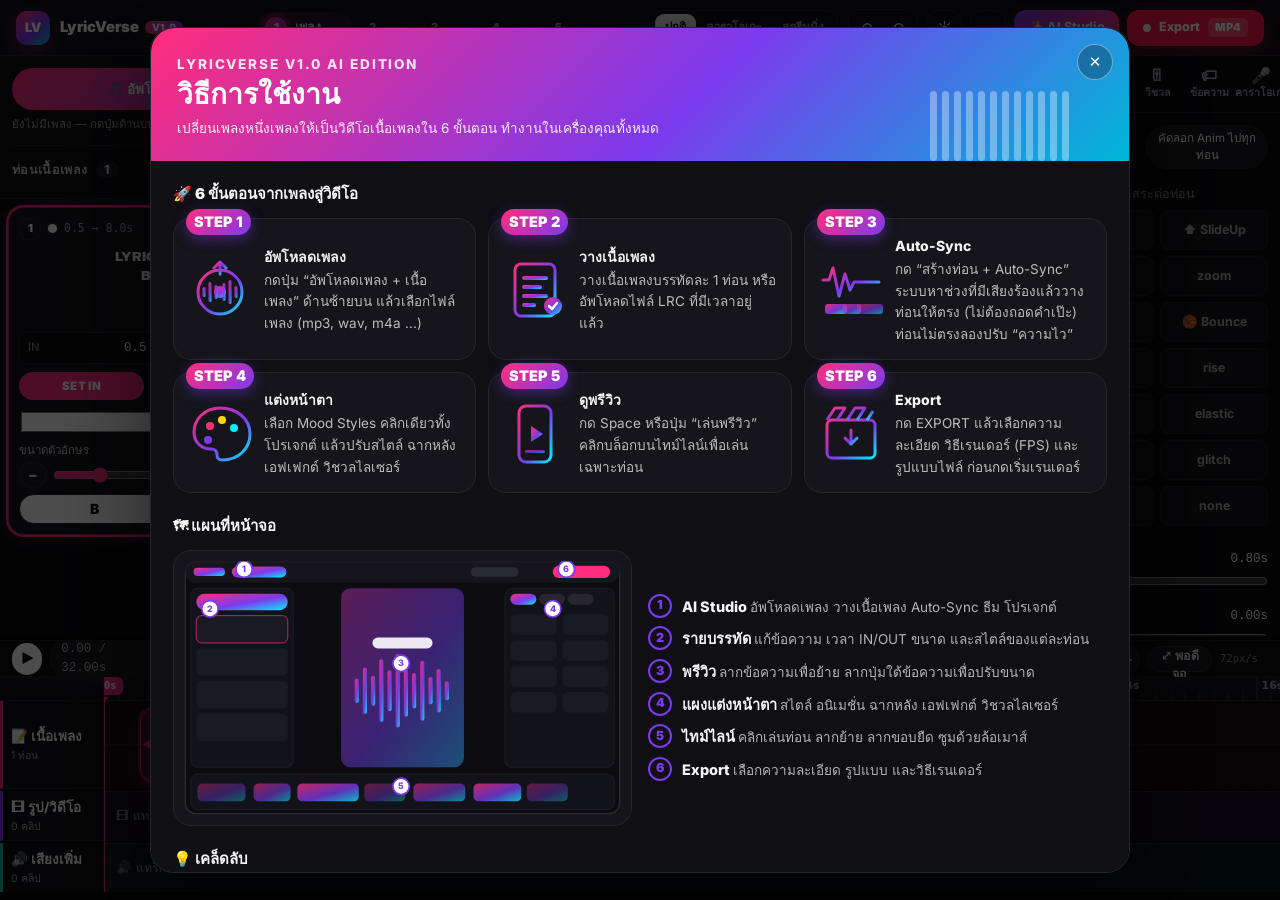
==== index.html @ 13191bca "Update" ====
<!DOCTYPE html>
<html lang="en">
<head>
  <meta charset="UTF-8">
  <meta name="viewport" content="width=device-width, initial-scale=1">
  <title>LyricVerse V1.0 AI Edition</title>
  <!-- Google tag (gtag.js) -->
<script async src="https://www.googletagmanager.com/gtag/js?id=G-SN28PVM501"></script>
<script>
  window.dataLayer = window.dataLayer || [];
  function gtag(){dataLayer.push(arguments);}
  gtag('js', new Date());

  gtag('config', 'G-SN28PVM501');
</script>
  <style>*,:after,:before{--tw-border-spacing-x:0;--tw-border-spacing-y:0;--tw-translate-x:0;--tw-translate-y:0;--tw-rotate:0;--tw-skew-x:0;--tw-skew-y:0;--tw-scale-x:1;--tw-scale-y:1;--tw-pan-x: ;--tw-pan-y: ;--tw-pinch-zoom: ;--tw-scroll-snap-strictness:proximity;--tw-gradient-from-position: ;--tw-gradient-via-position: ;--tw-gradient-to-position: ;--tw-ordinal: ;--tw-slashed-zero: ;--tw-numeric-figure: ;--tw-numeric-spacing: ;--tw-numeric-fraction: ;--tw-ring-inset: ;--tw-ring-offset-width:0px;--tw-ring-offset-color:#fff;--tw-ring-color:rgba(59,130,246,.5);--tw-ring-offset-shadow:0 0 #0000;--tw-ring-shadow:0 0 #0000;--tw-shadow:0 0 #0000;--tw-shadow-colored:0 0 #0000;--tw-blur: ;--tw-brightness: ;--tw-contrast: ;--tw-grayscale: ;--tw-hue-rotate: ;--tw-invert: ;--tw-saturate: ;--tw-sepia: ;--tw-drop-shadow: ;--tw-backdrop-blur: ;--tw-backdrop-brightness: ;--tw-backdrop-contrast: ;--tw-backdrop-grayscale: ;--tw-backdrop-hue-rotate: ;--tw-backdrop-invert: ;--tw-backdrop-opacity: ;--tw-backdrop-saturate: ;--tw-backdrop-sepia: ;--tw-contain-size: ;--tw-contain-layout: ;--tw-contain-paint: ;--tw-contain-style: }::backdrop{--tw-border-spacing-x:0;--tw-border-spacing-y:0;--tw-translate-x:0;--tw-translate-y:0;--tw-rotate:0;--tw-skew-x:0;--tw-skew-y:0;--tw-scale-x:1;--tw-scale-y:1;--tw-pan-x: ;--tw-pan-y: ;--tw-pinch-zoom: ;--tw-scroll-snap-strictness:proximity;--tw-gradient-from-position: ;--tw-gradient-via-position: ;--tw-gradient-to-position: ;--tw-ordinal: ;--tw-slashed-zero: ;--tw-numeric-figure: ;--tw-numeric-spacing: ;--tw-numeric-fraction: ;--tw-ring-inset: ;--tw-ring-offset-width:0px;--tw-ring-offset-color:#fff;--tw-ring-color:rgba(59,130,246,.5);--tw-ring-offset-shadow:0 0 #0000;--tw-ring-shadow:0 0 #0000;--tw-shadow:0 0 #0000;--tw-shadow-colored:0 0 #0000;--tw-blur: ;--tw-brightness: ;--tw-contrast: ;--tw-grayscale: ;--tw-hue-rotate: ;--tw-invert: ;--tw-saturate: ;--tw-sepia: ;--tw-drop-shadow: ;--tw-backdrop-blur: ;--tw-backdrop-brightness: ;--tw-backdrop-contrast: ;--tw-backdrop-grayscale: ;--tw-backdrop-hue-rotate: ;--tw-backdrop-invert: ;--tw-backdrop-opacity: ;--tw-backdrop-saturate: ;--tw-backdrop-sepia: ;--tw-contain-size: ;--tw-contain-layout: ;--tw-contain-paint: ;--tw-contain-style: }/*! tailwindcss v3.4.18 | MIT License | https://tailwindcss.com*/*,:after,:before{box-sizing:border-box;border:0 solid #e5e7eb}:after,:before{--tw-content:""}:host,html{line-height:1.5;-webkit-text-size-adjust:100%;-moz-tab-size:4;-o-tab-size:4;tab-size:4;font-family:ui-sans-serif,system-ui,sans-serif,Apple Color Emoji,Segoe UI Emoji,Segoe UI Symbol,Noto Color Emoji;font-feature-settings:normal;font-variation-settings:normal;-webkit-tap-highlight-color:transparent}body{line-height:inherit}hr{height:0;color:inherit;border-top-width:1px}abbr:where([title]){-webkit-text-decoration:underline dotted;text-decoration:underline dotted}h1,h2,h3,h4,h5,h6{font-size:inherit;font-weight:inherit}a{color:inherit;text-decoration:inherit}b,strong{font-weight:bolder}code,kbd,pre,samp{font-family:ui-monospace,SFMono-Regular,Menlo,Monaco,Consolas,Liberation Mono,Courier New,monospace;font-feature-settings:normal;font-variation-settings:normal;font-size:1em}small{font-size:80%}sub,sup{font-size:75%;line-height:0;position:relative;vertical-align:baseline}sub{bottom:-.25em}sup{top:-.5em}table{text-indent:0;border-color:inherit;border-collapse:collapse}button,input,optgroup,select,textarea{font-family:inherit;font-feature-settings:inherit;font-variation-settings:inherit;font-size:100%;font-weight:inherit;line-height:inherit;letter-spacing:inherit;color:inherit;margin:0;padding:0}button,select{text-transform:none}button,input:where([type=button]),input:where([type=reset]),input:where([type=submit]){-webkit-appearance:button;background-color:transparent;background-image:none}:-moz-focusring{outline:auto}:-moz-ui-invalid{box-shadow:none}progress{vertical-align:baseline}::-webkit-inner-spin-button,::-webkit-outer-spin-button{height:auto}[type=search]{-webkit-appearance:textfield;outline-offset:-2px}::-webkit-search-decoration{-webkit-appearance:none}::-webkit-file-upload-button{-webkit-appearance:button;font:inherit}summary{display:list-item}blockquote,dd,dl,figure,h1,h2,h3,h4,h5,h6,hr,p,pre{margin:0}fieldset{margin:0}fieldset,legend{padding:0}menu,ol,ul{list-style:none;margin:0;padding:0}dialog{padding:0}textarea{resize:vertical}input::-moz-placeholder,textarea::-moz-placeholder{opacity:1;color:#9ca3af}input::placeholder,textarea::placeholder{opacity:1;color:#9ca3af}[role=button],button{cursor:pointer}:disabled{cursor:default}audio,canvas,embed,iframe,img,object,svg,video{display:block;vertical-align:middle}img,video{max-width:100%;height:auto}[hidden]:where(:not([hidden=until-found])){display:none}.\!container{width:100%!important}.container{width:100%}@media (min-width:640px){.\!container{max-width:640px!important}.container{max-width:640px}}@media (min-width:768px){.\!container{max-width:768px!important}.container{max-width:768px}}@media (min-width:1024px){.\!container{max-width:1024px!important}.container{max-width:1024px}}@media (min-width:1280px){.\!container{max-width:1280px!important}.container{max-width:1280px}}@media (min-width:1536px){.\!container{max-width:1536px!important}.container{max-width:1536px}}.pointer-events-none{pointer-events:none}.pointer-events-auto{pointer-events:auto}.fixed{position:fixed}.absolute{position:absolute}.relative{position:relative}.sticky{position:sticky}.-inset-3{inset:-.75rem}.inset-0{inset:0}.-bottom-3{bottom:-.75rem}.-right-3{right:-.75rem}.-top-12{top:-3rem}.bottom-0{bottom:0}.bottom-1{bottom:.25rem}.left-0{left:0}.left-1{left:.25rem}.left-1\/2{left:50%}.left-2{left:.5rem}.right-0{right:0}.top-0{top:0}.top-1\/2{top:50%}.top-2{top:.5rem}.top-\[10px\]{top:10px}.top-\[18px\]{top:18px}.top-\[2px\]{top:2px}.z-10{z-index:10}.z-20{z-index:20}.z-30{z-index:30}.z-50{z-index:50}.z-\[4\]{z-index:4}.z-\[5\]{z-index:5}.col-span-2{grid-column:span 2/span 2}.mx-\[14px\]{margin-left:14px;margin-right:14px}.mx-auto{margin-left:auto;margin-right:auto}.mb-1{margin-bottom:.25rem}.mb-1\.5{margin-bottom:.375rem}.mb-2{margin-bottom:.5rem}.mb-3{margin-bottom:.75rem}.mb-4{margin-bottom:1rem}.ml-1{margin-left:.25rem}.ml-2{margin-left:.5rem}.ml-4{margin-left:1rem}.ml-\[1px\]{margin-left:1px}.mt-0\.5{margin-top:.125rem}.mt-1{margin-top:.25rem}.mt-2{margin-top:.5rem}.mt-4{margin-top:1rem}.block{display:block}.inline-block{display:inline-block}.flex{display:flex}.grid{display:grid}.hidden{display:none}.aspect-video{aspect-ratio:16/9}.h-1{height:.25rem}.h-1\.5{height:.375rem}.h-10{height:2.5rem}.h-11{height:2.75rem}.h-12{height:3rem}.h-16{height:4rem}.h-2{height:.5rem}.h-4{height:1rem}.h-6{height:1.5rem}.h-7{height:1.75rem}.h-8{height:2rem}.h-9{height:2.25rem}.h-\[120px\]{height:120px}.h-\[160px\]{height:160px}.h-\[18px\]{height:18px}.h-\[1em\]{height:1em}.h-\[22px\]{height:22px}.h-\[36px\]{height:36px}.h-\[56px\]{height:56px}.h-\[86px\]{height:86px}.h-full{height:100%}.h-px{height:1px}.max-h-\[160px\]{max-height:160px}.min-h-0{min-height:0}.min-h-\[36px\]{min-height:36px}.min-h-screen{min-height:100vh}.w-1{width:.25rem}.w-1\.5{width:.375rem}.w-12{width:3rem}.w-14{width:3.5rem}.w-2{width:.5rem}.w-3{width:.75rem}.w-4{width:1rem}.w-6{width:1.5rem}.w-8{width:2rem}.w-9{width:2.25rem}.w-\[12px\]{width:12px}.w-\[3px\]{width:3px}.w-\[90px\]{width:90px}.w-\[92px\]{width:92px}.w-full{width:100%}.w-px{width:1px}.max-w-\[100vw\]{max-width:100vw}.max-w-\[560px\]{max-width:560px}.max-w-\[700px\]{max-width:700px}.flex-1{flex:1 1 0%}.shrink-0{flex-shrink:0}.-translate-x-1\/2{--tw-translate-x:-50%}.-translate-x-1\/2,.-translate-x-\[3\.5px\]{transform:translate(var(--tw-translate-x),var(--tw-translate-y)) rotate(var(--tw-rotate)) skewX(var(--tw-skew-x)) skewY(var(--tw-skew-y)) scaleX(var(--tw-scale-x)) scaleY(var(--tw-scale-y))}.-translate-x-\[3\.5px\]{--tw-translate-x:-3.5px}.-translate-y-\[1px\]{--tw-translate-y:-1px}.-translate-y-\[1px\],.scale-\[1\.02\]{transform:translate(var(--tw-translate-x),var(--tw-translate-y)) rotate(var(--tw-rotate)) skewX(var(--tw-skew-x)) skewY(var(--tw-skew-y)) scaleX(var(--tw-scale-x)) scaleY(var(--tw-scale-y))}.scale-\[1\.02\]{--tw-scale-x:1.02;--tw-scale-y:1.02}.transform{transform:translate(var(--tw-translate-x),var(--tw-translate-y)) rotate(var(--tw-rotate)) skewX(var(--tw-skew-x)) skewY(var(--tw-skew-y)) scaleX(var(--tw-scale-x)) scaleY(var(--tw-scale-y))}@keyframes ping{75%,to{transform:scale(2);opacity:0}}.animate-ping{animation:ping 1s cubic-bezier(0,0,.2,1) infinite}@keyframes pulse{50%{opacity:.5}}.animate-pulse{animation:pulse 2s cubic-bezier(.4,0,.6,1) infinite}@keyframes spin{to{transform:rotate(1turn)}}.animate-spin{animation:spin 1s linear infinite}.cursor-grab{cursor:grab}.cursor-pointer{cursor:pointer}.touch-none{touch-action:none}.select-none{-webkit-user-select:none;-moz-user-select:none;user-select:none}.resize-none{resize:none}.grid-cols-2{grid-template-columns:repeat(2,minmax(0,1fr))}.grid-cols-3{grid-template-columns:repeat(3,minmax(0,1fr))}.grid-cols-4{grid-template-columns:repeat(4,minmax(0,1fr))}.grid-cols-\[1\.2fr_0\.8fr\]{grid-template-columns:1.2fr .8fr}.flex-col{flex-direction:column}.flex-wrap{flex-wrap:wrap}.place-items-center{place-items:center}.items-start{align-items:flex-start}.items-center{align-items:center}.justify-start{justify-content:flex-start}.justify-center{justify-content:center}.justify-between{justify-content:space-between}.gap-1{gap:.25rem}.gap-1\.5{gap:.375rem}.gap-2{gap:.5rem}.gap-3{gap:.75rem}.space-y-1>:not([hidden])~:not([hidden]){--tw-space-y-reverse:0;margin-top:calc(.25rem*(1 - var(--tw-space-y-reverse)));margin-bottom:calc(.25rem*var(--tw-space-y-reverse))}.space-y-2>:not([hidden])~:not([hidden]){--tw-space-y-reverse:0;margin-top:calc(.5rem*(1 - var(--tw-space-y-reverse)));margin-bottom:calc(.5rem*var(--tw-space-y-reverse))}.space-y-3>:not([hidden])~:not([hidden]){--tw-space-y-reverse:0;margin-top:calc(.75rem*(1 - var(--tw-space-y-reverse)));margin-bottom:calc(.75rem*var(--tw-space-y-reverse))}.space-y-4>:not([hidden])~:not([hidden]){--tw-space-y-reverse:0;margin-top:calc(1rem*(1 - var(--tw-space-y-reverse)));margin-bottom:calc(1rem*var(--tw-space-y-reverse))}.overflow-auto{overflow:auto}.overflow-hidden,.truncate{overflow:hidden}.truncate{text-overflow:ellipsis}.truncate,.whitespace-nowrap{white-space:nowrap}.whitespace-pre{white-space:pre}.rounded{border-radius:.25rem}.rounded-\[20px\]{border-radius:20px}.rounded-\[36px\]{border-radius:36px}.rounded-full{border-radius:9999px}.rounded-lg{border-radius:.5rem}.rounded-sm{border-radius:.125rem}.rounded-xl{border-radius:.75rem}.rounded-b-\[12px\]{border-bottom-right-radius:12px;border-bottom-left-radius:12px}.rounded-l-xl{border-top-left-radius:.75rem;border-bottom-left-radius:.75rem}.rounded-r-xl{border-top-right-radius:.75rem;border-bottom-right-radius:.75rem}.border{border-width:1px}.border-2{border-width:2px}.border-b{border-bottom-width:1px}.border-l{border-left-width:1px}.border-r{border-right-width:1px}.border-t{border-top-width:1px}.border-dashed{border-style:dashed}.border-\[\#00f0ff\]{--tw-border-opacity:1;border-color:rgb(0 240 255/var(--tw-border-opacity,1))}.border-\[\#00f0ff\]\/20{border-color:rgba(0,240,255,.2)}.border-\[\#00f0ff\]\/50{border-color:rgba(0,240,255,.5)}.border-\[\#00f0ff\]\/60{border-color:rgba(0,240,255,.6)}.border-\[\#1a1a1e\]{--tw-border-opacity:1;border-color:rgb(26 26 30/var(--tw-border-opacity,1))}.border-\[\#1c1917\]{--tw-border-opacity:1;border-color:rgb(28 25 23/var(--tw-border-opacity,1))}.border-\[\#1e1e26\]{--tw-border-opacity:1;border-color:rgb(30 30 38/var(--tw-border-opacity,1))}.border-\[\#222\]{--tw-border-opacity:1;border-color:rgb(34 34 34/var(--tw-border-opacity,1))}.border-\[\#23232d\]{--tw-border-opacity:1;border-color:rgb(35 35 45/var(--tw-border-opacity,1))}.border-\[\#24242e\]{--tw-border-opacity:1;border-color:rgb(36 36 46/var(--tw-border-opacity,1))}.border-\[\#26262c\]{--tw-border-opacity:1;border-color:rgb(38 38 44/var(--tw-border-opacity,1))}.border-\[\#2a2a35\]{--tw-border-opacity:1;border-color:rgb(42 42 53/var(--tw-border-opacity,1))}.border-\[\#333\]{--tw-border-opacity:1;border-color:rgb(51 51 51/var(--tw-border-opacity,1))}.border-\[\#d6d3d1\]{--tw-border-opacity:1;border-color:rgb(214 211 209/var(--tw-border-opacity,1))}.border-\[\#e7e5e4\]{--tw-border-opacity:1;border-color:rgb(231 229 228/var(--tw-border-opacity,1))}.border-\[\#ff1744\]{--tw-border-opacity:1;border-color:rgb(255 23 68/var(--tw-border-opacity,1))}.border-\[\#ff1744\]\/20{border-color:rgba(255,23,68,.2)}.border-\[\#ff2d7b\]{--tw-border-opacity:1;border-color:rgb(255 45 123/var(--tw-border-opacity,1))}.border-\[\#ff2d7b\]\/20{border-color:rgba(255,45,123,.2)}.border-\[\#ff2d7b\]\/30{border-color:rgba(255,45,123,.3)}.border-\[\#ff2d7b\]\/40{border-color:rgba(255,45,123,.4)}.border-\[\#ff2d7b\]\/50{border-color:rgba(255,45,123,.5)}.border-\[\#ff2d7b\]\/60{border-color:rgba(255,45,123,.6)}.border-black\/20{border-color:rgba(0,0,0,.2)}.border-white{--tw-border-opacity:1;border-color:rgb(255 255 255/var(--tw-border-opacity,1))}.border-white\/10{border-color:hsla(0,0%,100%,.1)}.border-white\/20{border-color:hsla(0,0%,100%,.2)}.border-t-transparent{border-top-color:transparent}.bg-\[\#00f0ff\]{--tw-bg-opacity:1;background-color:rgb(0 240 255/var(--tw-bg-opacity,1))}.bg-\[\#00f0ff\]\/10{background-color:rgba(0,240,255,.1)}.bg-\[\#00f0ff\]\/30{background-color:rgba(0,240,255,.3)}.bg-\[\#00f0ff\]\/60{background-color:rgba(0,240,255,.6)}.bg-\[\#00f0ff\]\/70{background-color:rgba(0,240,255,.7)}.bg-\[\#070708\]{--tw-bg-opacity:1;background-color:rgb(7 7 8/var(--tw-bg-opacity,1))}.bg-\[\#08080a\]{--tw-bg-opacity:1;background-color:rgb(8 8 10/var(--tw-bg-opacity,1))}.bg-\[\#0a0a0a\]{--tw-bg-opacity:1;background-color:rgb(10 10 10/var(--tw-bg-opacity,1))}.bg-\[\#0a0a0e\]{--tw-bg-opacity:1;background-color:rgb(10 10 14/var(--tw-bg-opacity,1))}.bg-\[\#0c0c0f\]{--tw-bg-opacity:1;background-color:rgb(12 12 15/var(--tw-bg-opacity,1))}.bg-\[\#0c0c0f\]\/90{background-color:rgba(12,12,15,.9)}.bg-\[\#0e0e13\]{--tw-bg-opacity:1;background-color:rgb(14 14 19/var(--tw-bg-opacity,1))}.bg-\[\#0f0f12\]{--tw-bg-opacity:1;background-color:rgb(15 15 18/var(--tw-bg-opacity,1))}.bg-\[\#0f0f12\]\/80{background-color:rgba(15,15,18,.8)}.bg-\[\#101014\]{--tw-bg-opacity:1;background-color:rgb(16 16 20/var(--tw-bg-opacity,1))}.bg-\[\#111114\]{--tw-bg-opacity:1;background-color:rgb(17 17 20/var(--tw-bg-opacity,1))}.bg-\[\#111\]{--tw-bg-opacity:1;background-color:rgb(17 17 17/var(--tw-bg-opacity,1))}.bg-\[\#14141a\]{--tw-bg-opacity:1;background-color:rgb(20 20 26/var(--tw-bg-opacity,1))}.bg-\[\#15151b\]{--tw-bg-opacity:1;background-color:rgb(21 21 27/var(--tw-bg-opacity,1))}.bg-\[\#15151b\]\/90{background-color:rgba(21,21,27,.9)}.bg-\[\#16161d\]{--tw-bg-opacity:1;background-color:rgb(22 22 29/var(--tw-bg-opacity,1))}.bg-\[\#1a1020\]{--tw-bg-opacity:1;background-color:rgb(26 16 32/var(--tw-bg-opacity,1))}.bg-\[\#1a1a1f\]{--tw-bg-opacity:1;background-color:rgb(26 26 31/var(--tw-bg-opacity,1))}.bg-\[\#1a1a22\]{--tw-bg-opacity:1;background-color:rgb(26 26 34/var(--tw-bg-opacity,1))}.bg-\[\#1c1917\]{--tw-bg-opacity:1;background-color:rgb(28 25 23/var(--tw-bg-opacity,1))}.bg-\[\#222\]{--tw-bg-opacity:1;background-color:rgb(34 34 34/var(--tw-bg-opacity,1))}.bg-\[\#333\]{--tw-bg-opacity:1;background-color:rgb(51 51 51/var(--tw-bg-opacity,1))}.bg-\[\#d6d3d1\]{--tw-bg-opacity:1;background-color:rgb(214 211 209/var(--tw-bg-opacity,1))}.bg-\[\#e7e5e4\]{--tw-bg-opacity:1;background-color:rgb(231 229 228/var(--tw-bg-opacity,1))}.bg-\[\#f5f5f4\]{--tw-bg-opacity:1;background-color:rgb(245 245 244/var(--tw-bg-opacity,1))}.bg-\[\#fafaf9\]{--tw-bg-opacity:1;background-color:rgb(250 250 249/var(--tw-bg-opacity,1))}.bg-\[\#ff1744\]{--tw-bg-opacity:1;background-color:rgb(255 23 68/var(--tw-bg-opacity,1))}.bg-\[\#ff1744\]\/10{background-color:rgba(255,23,68,.1)}.bg-\[\#ff2d7b\]{--tw-bg-opacity:1;background-color:rgb(255 45 123/var(--tw-bg-opacity,1))}.bg-\[\#ff2d7b\]\/10{background-color:rgba(255,45,123,.1)}.bg-\[\#ff2d7b\]\/20{background-color:rgba(255,45,123,.2)}.bg-\[\#ff2d7b\]\/30{background-color:rgba(255,45,123,.3)}.bg-\[\#fff1f2\]{--tw-bg-opacity:1;background-color:rgb(255 241 242/var(--tw-bg-opacity,1))}.bg-black{--tw-bg-opacity:1;background-color:rgb(0 0 0/var(--tw-bg-opacity,1))}.bg-black\/30{background-color:rgba(0,0,0,.3)}.bg-black\/60{background-color:rgba(0,0,0,.6)}.bg-black\/70{background-color:rgba(0,0,0,.7)}.bg-black\/85{background-color:rgba(0,0,0,.85)}.bg-transparent{background-color:transparent}.bg-white{--tw-bg-opacity:1;background-color:rgb(255 255 255/var(--tw-bg-opacity,1))}.bg-white\/5{background-color:hsla(0,0%,100%,.05)}.bg-white\/80{background-color:hsla(0,0%,100%,.8)}.bg-white\/90{background-color:hsla(0,0%,100%,.9)}.bg-gradient-to-br{background-image:linear-gradient(to bottom right,var(--tw-gradient-stops))}.from-\[\#ff2d7b\]{--tw-gradient-from:#ff2d7b var(--tw-gradient-from-position);--tw-gradient-to:rgba(255,45,123,0) var(--tw-gradient-to-position);--tw-gradient-stops:var(--tw-gradient-from),var(--tw-gradient-to)}.to-\[\#00f0ff\]{--tw-gradient-to:#00f0ff var(--tw-gradient-to-position)}.object-cover{-o-object-fit:cover;object-fit:cover}.p-1{padding:.25rem}.p-2{padding:.5rem}.p-2\.5{padding:.625rem}.p-3{padding:.75rem}.p-4{padding:1rem}.p-5{padding:1.25rem}.px-1{padding-left:.25rem;padding-right:.25rem}.px-1\.5{padding-left:.375rem;padding-right:.375rem}.px-2{padding-left:.5rem;padding-right:.5rem}.px-2\.5{padding-left:.625rem;padding-right:.625rem}.px-3{padding-left:.75rem;padding-right:.75rem}.px-4{padding-left:1rem;padding-right:1rem}.px-5{padding-left:1.25rem;padding-right:1.25rem}.py-0\.5{padding-top:.125rem;padding-bottom:.125rem}.py-1{padding-top:.25rem;padding-bottom:.25rem}.py-1\.5{padding-top:.375rem;padding-bottom:.375rem}.py-10{padding-top:2.5rem;padding-bottom:2.5rem}.py-12{padding-top:3rem;padding-bottom:3rem}.py-2{padding-top:.5rem;padding-bottom:.5rem}.pl-1{padding-left:.25rem}.pr-1{padding-right:.25rem}.pt-0\.5{padding-top:.125rem}.pt-2{padding-top:.5rem}.pt-3{padding-top:.75rem}.text-center{text-align:center}.text-right{text-align:right}.align-middle{vertical-align:middle}.font-mono{font-family:ui-monospace,SFMono-Regular,Menlo,Monaco,Consolas,Liberation Mono,Courier New,monospace}.text-\[10px\]{font-size:10px}.text-\[11px\]{font-size:11px}.text-\[12px\]{font-size:12px}.text-\[13px\]{font-size:13px}.text-\[14px\]{font-size:14px}.text-\[16px\]{font-size:16px}.text-\[8px\]{font-size:8px}.text-\[9px\]{font-size:9px}.font-black{font-weight:900}.font-bold{font-weight:700}.font-medium{font-weight:500}.capitalize{text-transform:capitalize}.leading-\[1\.05\]{line-height:1.05}.leading-\[1\.1\]{line-height:1.1}.leading-\[1\.2\]{line-height:1.2}.leading-\[1\.3\]{line-height:1.3}.leading-\[1\.4\]{line-height:1.4}.leading-\[1\.5\]{line-height:1.5}.tracking-\[-0\.02em\]{letter-spacing:-.02em}.tracking-\[0\.12em\]{letter-spacing:.12em}.tracking-wide{letter-spacing:.025em}.text-\[\#00f0ff\]{--tw-text-opacity:1;color:rgb(0 240 255/var(--tw-text-opacity,1))}.text-\[\#1c1917\]{--tw-text-opacity:1;color:rgb(28 25 23/var(--tw-text-opacity,1))}.text-\[\#44403c\]{--tw-text-opacity:1;color:rgb(68 64 60/var(--tw-text-opacity,1))}.text-\[\#444\]{--tw-text-opacity:1;color:rgb(68 68 68/var(--tw-text-opacity,1))}.text-\[\#555\]{--tw-text-opacity:1;color:rgb(85 85 85/var(--tw-text-opacity,1))}.text-\[\#57534e\]{--tw-text-opacity:1;color:rgb(87 83 78/var(--tw-text-opacity,1))}.text-\[\#666\]{--tw-text-opacity:1;color:rgb(102 102 102/var(--tw-text-opacity,1))}.text-\[\#777\]{--tw-text-opacity:1;color:rgb(119 119 119/var(--tw-text-opacity,1))}.text-\[\#78716c\]{--tw-text-opacity:1;color:rgb(120 113 108/var(--tw-text-opacity,1))}.text-\[\#888\]{--tw-text-opacity:1;color:rgb(136 136 136/var(--tw-text-opacity,1))}.text-\[\#a8a29e\]{--tw-text-opacity:1;color:rgb(168 162 158/var(--tw-text-opacity,1))}.text-\[\#aaa\]{--tw-text-opacity:1;color:rgb(170 170 170/var(--tw-text-opacity,1))}.text-\[\#ccc\]{--tw-text-opacity:1;color:rgb(204 204 204/var(--tw-text-opacity,1))}.text-\[\#ff2d7b\]{--tw-text-opacity:1;color:rgb(255 45 123/var(--tw-text-opacity,1))}.text-\[\#ff4d6d\]{--tw-text-opacity:1;color:rgb(255 77 109/var(--tw-text-opacity,1))}.text-black{--tw-text-opacity:1;color:rgb(0 0 0/var(--tw-text-opacity,1))}.text-white{--tw-text-opacity:1;color:rgb(255 255 255/var(--tw-text-opacity,1))}.text-white\/20{color:hsla(0,0%,100%,.2)}.accent-\[\#00f0ff\]{accent-color:#00f0ff}.accent-\[\#ff2d7b\]{accent-color:#ff2d7b}.opacity-90{opacity:.9}.shadow{--tw-shadow:0 1px 3px 0 rgba(0,0,0,.1),0 1px 2px -1px rgba(0,0,0,.1);--tw-shadow-colored:0 1px 3px 0 var(--tw-shadow-color),0 1px 2px -1px var(--tw-shadow-color);box-shadow:var(--tw-ring-offset-shadow,0 0 #0000),var(--tw-ring-shadow,0 0 #0000),var(--tw-shadow)}.shadow-\[0_0_0_1px_rgba\(255\2c 45\2c 123\2c 0\.2\)\]{--tw-shadow:0 0 0 1px rgba(255,45,123,.2);--tw-shadow-colored:0 0 0 1px var(--tw-shadow-color);box-shadow:var(--tw-ring-offset-shadow,0 0 #0000),var(--tw-ring-shadow,0 0 #0000),var(--tw-shadow)}.shadow-\[0_0_0_1px_rgba\(255\2c 45\2c 123\2c 0\.3\)\]{--tw-shadow:0 0 0 1px rgba(255,45,123,.3);--tw-shadow-colored:0 0 0 1px var(--tw-shadow-color);box-shadow:var(--tw-ring-offset-shadow,0 0 #0000),var(--tw-ring-shadow,0 0 #0000),var(--tw-shadow)}.shadow-\[0_0_10px_rgba\(255\2c 255\2c 255\2c 0\.2\)\]{--tw-shadow:0 0 10px hsla(0,0%,100%,.2);--tw-shadow-colored:0 0 10px var(--tw-shadow-color);box-shadow:var(--tw-ring-offset-shadow,0 0 #0000),var(--tw-ring-shadow,0 0 #0000),var(--tw-shadow)}.shadow-\[0_0_20px_rgba\(255\2c 23\2c 68\2c 0\.4\)\]{--tw-shadow:0 0 20px rgba(255,23,68,.4);--tw-shadow-colored:0 0 20px var(--tw-shadow-color);box-shadow:var(--tw-ring-offset-shadow,0 0 #0000),var(--tw-ring-shadow,0 0 #0000),var(--tw-shadow)}.shadow-\[0_20px_80px_rgba\(0\2c 0\2c 0\2c 0\.3\)\]{--tw-shadow:0 20px 80px rgba(0,0,0,.3);--tw-shadow-colored:0 20px 80px var(--tw-shadow-color);box-shadow:var(--tw-ring-offset-shadow,0 0 #0000),var(--tw-ring-shadow,0 0 #0000),var(--tw-shadow)}.shadow-\[0_20px_80px_rgba\(0\2c 0\2c 0\2c 0\.8\)\]{--tw-shadow:0 20px 80px rgba(0,0,0,.8);--tw-shadow-colored:0 20px 80px var(--tw-shadow-color);box-shadow:var(--tw-ring-offset-shadow,0 0 #0000),var(--tw-ring-shadow,0 0 #0000),var(--tw-shadow)}.shadow-\[0_2px_10px_rgba\(0\2c 240\2c 255\2c 0\.5\)\]{--tw-shadow:0 2px 10px rgba(0,240,255,.5);--tw-shadow-colored:0 2px 10px var(--tw-shadow-color);box-shadow:var(--tw-ring-offset-shadow,0 0 #0000),var(--tw-ring-shadow,0 0 #0000),var(--tw-shadow)}.shadow-\[0_8px_24px_rgba\(0\2c 0\2c 0\2c 0\.3\)\]{--tw-shadow:0 8px 24px rgba(0,0,0,.3);--tw-shadow-colored:0 8px 24px var(--tw-shadow-color)}.shadow-\[0_8px_24px_rgba\(0\2c 0\2c 0\2c 0\.3\)\],.shadow-lg{box-shadow:var(--tw-ring-offset-shadow,0 0 #0000),var(--tw-ring-shadow,0 0 #0000),var(--tw-shadow)}.shadow-lg{--tw-shadow:0 10px 15px -3px rgba(0,0,0,.1),0 4px 6px -4px rgba(0,0,0,.1);--tw-shadow-colored:0 10px 15px -3px var(--tw-shadow-color),0 4px 6px -4px var(--tw-shadow-color)}.outline-none{outline:2px solid transparent;outline-offset:2px}.ring-1{--tw-ring-offset-shadow:var(--tw-ring-inset) 0 0 0 var(--tw-ring-offset-width) var(--tw-ring-offset-color);--tw-ring-shadow:var(--tw-ring-inset) 0 0 0 calc(1px + var(--tw-ring-offset-width)) var(--tw-ring-color)}.ring-1,.ring-\[10px\]{box-shadow:var(--tw-ring-offset-shadow),var(--tw-ring-shadow),var(--tw-shadow,0 0 #0000)}.ring-\[10px\]{--tw-ring-offset-shadow:var(--tw-ring-inset) 0 0 0 var(--tw-ring-offset-width) var(--tw-ring-offset-color);--tw-ring-shadow:var(--tw-ring-inset) 0 0 0 calc(10px + var(--tw-ring-offset-width)) var(--tw-ring-color)}.ring-\[\#111\]{--tw-ring-opacity:1;--tw-ring-color:rgb(17 17 17/var(--tw-ring-opacity,1))}.ring-\[\#ff2d7b\]\/40{--tw-ring-color:rgba(255,45,123,.4)}.blur{--tw-blur:blur(8px)}.blur,.drop-shadow{filter:var(--tw-blur) var(--tw-brightness) var(--tw-contrast) var(--tw-grayscale) var(--tw-hue-rotate) var(--tw-invert) var(--tw-saturate) var(--tw-sepia) var(--tw-drop-shadow)}.drop-shadow{--tw-drop-shadow:drop-shadow(0 1px 2px rgba(0,0,0,.1)) drop-shadow(0 1px 1px rgba(0,0,0,.06))}.filter{filter:var(--tw-blur) var(--tw-brightness) var(--tw-contrast) var(--tw-grayscale) var(--tw-hue-rotate) var(--tw-invert) var(--tw-saturate) var(--tw-sepia) var(--tw-drop-shadow)}.backdrop-blur{--tw-backdrop-blur:blur(8px)}.backdrop-blur,.backdrop-blur-md{backdrop-filter:var(--tw-backdrop-blur) var(--tw-backdrop-brightness) var(--tw-backdrop-contrast) var(--tw-backdrop-grayscale) var(--tw-backdrop-hue-rotate) var(--tw-backdrop-invert) var(--tw-backdrop-opacity) var(--tw-backdrop-saturate) var(--tw-backdrop-sepia)}.backdrop-blur-md{--tw-backdrop-blur:blur(12px)}.transition{transition-property:color,background-color,border-color,text-decoration-color,fill,stroke,opacity,box-shadow,transform,filter,backdrop-filter;transition-timing-function:cubic-bezier(.4,0,.2,1);transition-duration:.15s}.transition-\[opacity\2c box-shadow\2c border-color\2c transform\]{transition-property:opacity,box-shadow,border-color,transform;transition-timing-function:cubic-bezier(.4,0,.2,1);transition-duration:.15s}.transition-all{transition-property:all;transition-timing-function:cubic-bezier(.4,0,.2,1);transition-duration:.15s}.transition-colors{transition-property:color,background-color,border-color,text-decoration-color,fill,stroke;transition-timing-function:cubic-bezier(.4,0,.2,1);transition-duration:.15s}.duration-100{transition-duration:.1s}.duration-300{transition-duration:.3s}.ease-in-out{transition-timing-function:cubic-bezier(.4,0,.2,1)}.ease-out{transition-timing-function:cubic-bezier(0,0,.2,1)}#root,body,html{min-height:100%}body{margin:0;font-family:Inter,ui-sans-serif,system-ui,-apple-system,BlinkMacSystemFont,Segoe UI,sans-serif}[role=button]:not([aria-disabled=true]),button:not(:disabled),label[for],select:not(:disabled),summary{cursor:pointer}.selection\:bg-\[\#ff2d7b\]\/30 ::-moz-selection{background-color:rgba(255,45,123,.3)}.selection\:bg-\[\#ff2d7b\]\/30 ::selection{background-color:rgba(255,45,123,.3)}.selection\:bg-\[\#ff2d7b\]\/30::-moz-selection{background-color:rgba(255,45,123,.3)}.selection\:bg-\[\#ff2d7b\]\/30::selection{background-color:rgba(255,45,123,.3)}.placeholder\:text-\[\#a8a29e\]::-moz-placeholder{--tw-text-opacity:1;color:rgb(168 162 158/var(--tw-text-opacity,1))}.placeholder\:text-\[\#a8a29e\]::placeholder{--tw-text-opacity:1;color:rgb(168 162 158/var(--tw-text-opacity,1))}.hover\:border-\[\#333\]:hover{--tw-border-opacity:1;border-color:rgb(51 51 51/var(--tw-border-opacity,1))}.hover\:border-\[\#3a3a4a\]:hover{--tw-border-opacity:1;border-color:rgb(58 58 74/var(--tw-border-opacity,1))}.hover\:border-\[\#a8a29e\]:hover{--tw-border-opacity:1;border-color:rgb(168 162 158/var(--tw-border-opacity,1))}.hover\:border-\[\#d6d3d1\]:hover{--tw-border-opacity:1;border-color:rgb(214 211 209/var(--tw-border-opacity,1))}.hover\:border-\[\#ff2d7b\]\/40:hover{border-color:rgba(255,45,123,.4)}.hover\:bg-\[\#1e1e28\]:hover{--tw-bg-opacity:1;background-color:rgb(30 30 40/var(--tw-bg-opacity,1))}.hover\:bg-\[\#222\]:hover{--tw-bg-opacity:1;background-color:rgb(34 34 34/var(--tw-bg-opacity,1))}.hover\:bg-\[\#eee\]:hover{--tw-bg-opacity:1;background-color:rgb(238 238 238/var(--tw-bg-opacity,1))}.hover\:bg-\[\#fafaf9\]:hover{--tw-bg-opacity:1;background-color:rgb(250 250 249/var(--tw-bg-opacity,1))}.hover\:bg-\[\#ff2a57\]:hover{--tw-bg-opacity:1;background-color:rgb(255 42 87/var(--tw-bg-opacity,1))}.hover\:bg-black:hover{--tw-bg-opacity:1;background-color:rgb(0 0 0/var(--tw-bg-opacity,1))}.hover\:text-\[\#1c1917\]:hover{--tw-text-opacity:1;color:rgb(28 25 23/var(--tw-text-opacity,1))}.hover\:text-white:hover{--tw-text-opacity:1;color:rgb(255 255 255/var(--tw-text-opacity,1))}.hover\:opacity-80:hover{opacity:.8}.focus\:border-\[\#ff2d7b\]\/50:focus{border-color:rgba(255,45,123,.5)}.active\:cursor-grabbing:active{cursor:grabbing}.dark\:border-white:is(.dark *){--tw-border-opacity:1;border-color:rgb(255 255 255/var(--tw-border-opacity,1))}.dark\:bg-white:is(.dark *){--tw-bg-opacity:1;background-color:rgb(255 255 255/var(--tw-bg-opacity,1))}.dark\:text-black:is(.dark *){--tw-text-opacity:1;color:rgb(0 0 0/var(--tw-text-opacity,1))}.dark\:hover\:border-\[\#2a2a35\]:hover:is(.dark *){--tw-border-opacity:1;border-color:rgb(42 42 53/var(--tw-border-opacity,1))}@media (min-width:768px){.md\:flex{display:flex}.md\:text-\[12px\]{font-size:12px}}@media (min-width:1024px){.lg\:h-\[calc\(100vh-56px-160px\)\]{height:calc(100vh - 216px)}.lg\:w-\[360px\]{width:360px}.lg\:w-\[380px\]{width:380px}.lg\:flex-row{flex-direction:row}.lg\:p-6{padding:1.5rem}}</style>
<style id="lv-fxlib">.lv-fxlib-h{display:flex;align-items:center;justify-content:space-between;gap:8px}
.lv-fxcat{font-size:11px;font-weight:800;letter-spacing:.03em;opacity:.72;margin:14px 0 7px}
.lv-fxg{display:grid;grid-template-columns:minmax(0,1fr) minmax(0,1fr);gap:10px 8px;padding-top:4px}
.lv-fxc{position:relative;min-width:0;display:flex;align-items:center;gap:9px;padding:8px 9px;border-radius:14px;border:1px solid #26262c;background:#121217;color:inherit;text-align:left;cursor:pointer;min-height:56px;transition:transform .15s,border-color .15s,box-shadow .15s,background .15s}
.lv-fxc:hover{border-color:#3d3d48;transform:translateY(-1px)}
.lv-fxc:focus-visible{outline:2px solid #ff2d7b;outline-offset:2px}
.lv-fxc.on{border-color:#ff2d7b;background:linear-gradient(135deg,rgba(255,45,123,.17),rgba(124,58,237,.13));box-shadow:0 0 0 1px rgba(255,45,123,.35),0 8px 20px -10px rgba(255,45,123,.7)}
.lv-fxc.on .lv-fxt{padding-right:12px}
.lv-fxc.on::after{content:"✓";position:absolute;bottom:5px;right:8px;font-size:11px;font-weight:900;color:#ff2d7b}
.lv-fxi{flex:0 0 36px;height:36px;border-radius:11px;display:grid;place-items:center;font-size:18px;box-shadow:inset 0 0 0 1px rgba(255,255,255,.16),0 4px 10px -4px rgba(0,0,0,.6)}
.lv-fxt{display:flex;flex-direction:column;min-width:0;line-height:1.3}
.lv-fxt b{font-size:12px;font-weight:800;white-space:nowrap;overflow:hidden;text-overflow:ellipsis}
.lv-fxt small{font-size:10px;opacity:.6;white-space:nowrap;overflow:hidden;text-overflow:ellipsis}
.lv-fxn{position:absolute;top:-7px;right:-4px;box-shadow:0 2px 6px rgba(0,0,0,.35);font-style:normal;font-size:8px;font-weight:900;padding:1px 5px;border-radius:6px;background:linear-gradient(90deg,#ff2d7b,#7c3aed);color:#fff;letter-spacing:.06em}
.lv-looks{display:flex;gap:6px;overflow-x:auto;padding-bottom:6px;scrollbar-width:thin}
.lv-look{flex:0 0 auto;height:32px;padding:0 12px;border-radius:999px;border:1px solid #26262c;background:#15151b;color:inherit;font-size:11.5px;font-weight:700;white-space:nowrap;cursor:pointer;transition:background .15s,border-color .15s}
.lv-look:hover{border-color:#3d3d48}
.lv-look.on{background:linear-gradient(90deg,#ff2d7b,#7c3aed);border-color:transparent;color:#fff}
.lv-fxtune{display:grid;gap:10px;margin-top:16px;padding:12px;border-radius:14px}
[data-lv-theme=light] .lv-fxc{background:#fff;border-color:#e7e5e4}
[data-lv-theme=light] .lv-fxc:hover{border-color:#d6d3d1}
[data-lv-theme=light] .lv-fxc.on{background:linear-gradient(135deg,rgba(255,45,123,.1),rgba(124,58,237,.08));border-color:#ff2d7b}
[data-lv-theme=light] .lv-look{background:#fff;border-color:#e7e5e4}
[data-lv-theme=light] .lv-look.on{color:#fff;border-color:transparent}
</style>
<style id="lv-fs">.lv-fsbar{display:none}
.lv-fs-on{position:fixed!important;inset:0!important;z-index:9999!important;width:100vw!important;height:100vh!important;max-width:none!important;margin:0!important;padding:0!important;gap:0!important;background:#000!important;display:flex!important;flex-direction:column!important;align-items:center!important;justify-content:center!important;overflow:hidden!important}
.lv-fs-on>*:not(.lv-fs-stage):not(.lv-fsbar){display:none!important}
.lv-fs-on>.lv-fs-stage{flex:0 0 auto!important;max-width:none!important;transform:scale(var(--fs,1));transform-origin:center center;border:0!important;border-radius:0!important;box-shadow:none!important}
.lv-fs-on>.lv-fs-stage [class*="text-white/20"]{display:none!important}
.lv-fs-on:not(.lv-fs-act){cursor:none}
.lv-fs-on>.lv-fsbar{display:flex;align-items:center;gap:8px;position:fixed;left:50%;bottom:24px;transform:translateX(-50%);z-index:10000;padding:8px;border-radius:999px;background:rgba(18,18,24,.78);-webkit-backdrop-filter:blur(12px);backdrop-filter:blur(12px);border:1px solid rgba(255,255,255,.12);opacity:0;pointer-events:none;transition:opacity .3s}
.lv-fs-on.lv-fs-act>.lv-fsbar,.lv-fs-on>.lv-fsbar:hover{opacity:1;pointer-events:auto}
.lv-fsbar button{height:40px;min-width:44px;padding:0 16px;border-radius:999px;border:0;background:rgba(255,255,255,.12);color:#fff;font-weight:800;font-size:14px;cursor:pointer}
.lv-fsbar button:hover{background:rgba(255,255,255,.24)}
.lv-fsbar .lv-fst{color:#ddd;font:600 12px monospace;padding:0 6px;white-space:nowrap}
</style>
<style id="lv-polish">*{scrollbar-width:thin;scrollbar-color:#3a3a44 transparent}::-webkit-scrollbar{width:8px;height:8px}::-webkit-scrollbar-thumb{background:#3a3a44;border-radius:8px}::-webkit-scrollbar-track{background:transparent}button{transition:transform .12s ease,background-color .15s ease,border-color .15s ease,opacity .15s ease}button:active:not(:disabled){transform:scale(.96)}button:focus-visible,select:focus-visible,input:focus-visible,textarea:focus-visible{outline:2px solid #00f0ff;outline-offset:2px}::selection{background:#ff2d7b66}@keyframes lvToast{from{opacity:0;transform:translate(-50%,10px)}to{opacity:1;transform:translate(-50%,0)}}@keyframes lvFade{from{opacity:0}to{opacity:1}}@keyframes lvPop{from{opacity:0;transform:translateY(12px) scale(.97)}to{opacity:1;transform:none}}[data-lv-theme=dark] select option{background:#15151b;color:#f5f5f5}[data-lv-theme=light] select option{background:#fff;color:#1c1917}.text-\[9px\]{font-size:10.5px!important}.text-\[10px\]{font-size:11.5px!important}.text-\[11px\]{font-size:12.5px!important}.text-\[12px\]{font-size:13.5px!important}.text-\[13px\]{font-size:15px!important}[style*="font-size: 9px"]{font-size:10.5px!important}[style*="font-size: 10px"]{font-size:11.5px!important}[style*="font-size: 11px"]{font-size:12.5px!important}[style*="font-size: 12px"]{font-size:13.5px!important}[style*="font-size: 13px"]{font-size:14.5px!important}@media(min-width:1024px){aside{height:calc(100vh - 320px)!important}@media(min-width:1024px){html,body{overflow:hidden}}}header button,header select,header span,header label,header div{white-space:nowrap}@media(max-width:1499px){header{overflow-x:auto;max-width:100vw;scrollbar-width:none}header::-webkit-scrollbar{display:none}header>*{flex-shrink:0}}.lv-tl{height:252px}.lv-lyr{pointer-events:none}.lv-lyr>*:not(.pointer-events-none){pointer-events:auto}@keyframes lvBar{from{transform:scaleY(.2)}to{transform:scaleY(1)}}@keyframes lvIndet{from{transform:translateX(-60%)}to{transform:translateX(160%)}}.lv-tl [data-timeline-block]{top:8px!important;height:72px!important;border-radius:12px!important;border-width:1.5px!important;background:linear-gradient(135deg,rgba(255,45,123,.17),rgba(124,58,237,.2))!important;border-color:rgba(255,45,123,.4)!important;box-shadow:0 2px 8px rgba(0,0,0,.28)!important}[data-lv-theme=light] .lv-tl [data-timeline-block]{background:linear-gradient(135deg,#ffe4ee,#ede9fe)!important;border-color:#f3a6c4!important;box-shadow:0 2px 6px rgba(0,0,0,.08)!important}.lv-tl [data-timeline-block]:hover{filter:brightness(1.18)}.lv-tl [data-timeline-block].z-10{border-color:#ff2d7b!important;box-shadow:0 0 0 2px rgba(255,45,123,.38),0 6px 20px rgba(255,45,123,.28)!important}.lv-tl [data-timeline-block]>div.flex-1>div:nth-child(3){display:none}
:root{--lv-bg:#08080c;--lv-surface:#111118;--lv-surface2:#181821;--lv-line:#25252f;--lv-text:#f4f4f7;--lv-mute:#9d9db0}
[data-lv-theme=light]{--lv-bg:#f4f3f1;--lv-surface:#ffffff;--lv-surface2:#f6f5f3;--lv-line:#e4e1dc;--lv-text:#1c1917;--lv-mute:#78716c}
*{scrollbar-width:thin;scrollbar-color:#3a3a48 transparent}
button{transition:background-color .15s,border-color .15s,transform .1s,filter .15s,box-shadow .15s}button:active:not(:disabled){transform:scale(.975)}
button:focus-visible,select:focus-visible,input:focus-visible,textarea:focus-visible,summary:focus-visible{outline:2px solid #00f0ff;outline-offset:2px}
.lv-hdr{height:56px;display:grid;grid-template-columns:auto 1fr auto;align-items:center;gap:14px;padding:0 16px;background:var(--lv-surface);border-bottom:1px solid var(--lv-line);color:var(--lv-text)}
.lv-brand{display:flex;align-items:center;gap:10px;min-width:0}
.lv-logo{width:34px;height:34px;border-radius:11px;background:linear-gradient(135deg,#ff2d7b,#7c3aed 55%,#00b8d9);display:grid;place-items:center;font-weight:900;font-size:13px;color:#fff;box-shadow:0 6px 18px rgba(255,45,123,.35);flex-shrink:0}
.lv-name{font-weight:900;font-size:15px;display:flex;align-items:center;gap:6px;line-height:1.1;white-space:nowrap}
.lv-ver{font-size:10px;font-weight:900;padding:1px 7px;border-radius:999px;background:linear-gradient(90deg,#ff2d7b,#7c3aed);color:#fff}
.lv-sub{font-size:10.5px;color:var(--lv-mute);margin-top:1px;white-space:nowrap}
.lv-steps{justify-self:center;display:flex;align-items:center;min-width:0}
.lv-step{display:flex;align-items:center;gap:8px;padding:5px 9px;border-radius:999px;font-size:12.5px;font-weight:700;color:var(--lv-mute);background:transparent;border:0;cursor:pointer;white-space:nowrap}
.lv-step:hover{background:var(--lv-surface2);color:var(--lv-text)}
.lv-dot{width:22px;height:22px;border-radius:50%;display:grid;place-items:center;font-size:11px;font-weight:900;border:1.5px solid var(--lv-line);background:var(--lv-surface);color:var(--lv-mute)}
.lv-step.done{color:var(--lv-text)}.lv-step.done .lv-dot{background:#16a34a;border-color:#16a34a;color:#fff}
.lv-step.cur{color:var(--lv-text);background:linear-gradient(135deg,rgba(255,45,123,.16),rgba(124,58,237,.16))}
.lv-step.cur .lv-dot{background:linear-gradient(135deg,#ff2d7b,#7c3aed);border-color:transparent;color:#fff;box-shadow:0 0 0 4px rgba(255,45,123,.2)}
.lv-sep{width:12px;height:1.5px;background:var(--lv-line);margin-left:2px}
.lv-acts{display:flex;align-items:center;gap:8px}
.lv-grp{display:flex;border:1px solid var(--lv-line);border-radius:12px;overflow:hidden;background:var(--lv-surface)}
.lv-ib{width:36px;height:36px;border-radius:12px;display:grid;place-items:center;font-size:16px;border:1px solid var(--lv-line);background:var(--lv-surface);color:var(--lv-text);cursor:pointer}
.lv-grp .lv-ib{border:0;border-radius:0;width:34px}.lv-ib:hover,.lv-ib.on{background:var(--lv-surface2)}
.lv-btn2{height:36px;padding:0 14px;border-radius:12px;font-weight:800;font-size:12.5px;color:#fff;background:linear-gradient(135deg,#7c3aed,#ff2d7b);border:0;cursor:pointer;box-shadow:0 6px 18px rgba(124,58,237,.3);white-space:nowrap}.lv-btn2:hover{filter:brightness(1.1)}
.lv-export{height:36px;padding:0 16px;border-radius:12px;background:#ff1744;color:#fff;font-weight:800;font-size:12.5px;display:flex;align-items:center;gap:8px;border:0;cursor:pointer;box-shadow:0 6px 22px rgba(255,23,68,.35);white-space:nowrap}.lv-export:hover{background:#ff2a57}
.lv-export b{background:rgba(255,255,255,.22);padding:1px 7px;border-radius:6px;font-size:11px}
.lv-pulse{width:8px;height:8px;border-radius:50%;background:#fff;opacity:.95}
@keyframes lvPulse{0%,100%{opacity:1;transform:scale(1)}50%{opacity:.4;transform:scale(.7)}}
@keyframes lvRing{0%{box-shadow:0 0 0 0 rgba(255,45,123,.55)}70%{box-shadow:0 0 0 12px rgba(255,45,123,0)}100%{box-shadow:0 0 0 0 rgba(255,45,123,0)}}
.lv-menu{position:absolute;right:0;top:44px;width:292px;z-index:71;padding:6px;border-radius:14px;background:var(--lv-surface);border:1px solid var(--lv-line);box-shadow:0 20px 60px rgba(0,0,0,.45);animation:lvPop .15s ease-out}
.lv-mi{display:flex;align-items:center;gap:10px;width:100%;padding:9px 10px;border-radius:9px;font-size:13px;text-align:left;background:transparent;border:0;color:var(--lv-text);cursor:pointer}
.lv-mi:hover{background:var(--lv-surface2)}.lv-mi.danger{color:#ff6b86}.lv-mic{width:22px;text-align:center;flex-shrink:0}.lv-msep{height:1px;background:var(--lv-line);margin:5px 4px}
.lv-ptool{display:flex;align-items:center;gap:10px;flex-wrap:wrap;justify-content:center}
.lv-seg{display:flex;padding:3px;border-radius:12px;background:var(--lv-surface);border:1px solid var(--lv-line)}
.lv-seg button{display:flex;align-items:center;gap:6px;padding:5px 12px;border-radius:9px;font-size:12px;font-weight:800;color:var(--lv-mute);border:0;background:transparent;cursor:pointer}
.lv-seg button.on{background:var(--lv-text);color:var(--lv-bg)}.lv-ri{font-size:14px;line-height:1}
.lv-chip{padding:4px 12px;border-radius:999px;font-size:12px;font-weight:800;background:rgba(255,45,123,.12);color:#ff5c93;border:1px solid rgba(255,45,123,.3)}
.lv-tab{flex:1;display:flex;flex-direction:column;align-items:center;gap:2px;padding:7px 4px;border-radius:12px;font-size:11.5px;font-weight:800;color:var(--lv-mute);border:0;background:transparent;cursor:pointer;white-space:nowrap;min-width:56px}
.lv-tab.on{background:var(--lv-text);color:var(--lv-bg)}.lv-tab:not(.on):hover{background:var(--lv-surface2);color:var(--lv-text)}.lv-tic{font-size:16px;line-height:1}
.lv-pal{width:min(620px,92vw);border-radius:18px;background:var(--lv-surface);border:1px solid var(--lv-line);box-shadow:0 30px 90px rgba(0,0,0,.6);overflow:hidden;color:var(--lv-text);animation:lvPop .15s ease-out}
.lv-pal input{width:100%;padding:16px 18px;font-size:16px;background:transparent;border:0;border-bottom:1px solid var(--lv-line);outline:none;color:inherit}
.lv-pl{max-height:52vh;overflow:auto;padding:6px}
.lv-pi{display:flex;align-items:center;gap:10px;width:100%;padding:10px 12px;border-radius:10px;border:0;background:transparent;color:inherit;cursor:pointer;font-size:13.5px}
.lv-pi small{display:block;font-size:11.5px;opacity:.6;margin-top:1px}.lv-pi:hover,.lv-pi.first{background:var(--lv-surface2)}.lv-pi kbd{font-size:11px;padding:2px 7px;border-radius:6px;border:1px solid var(--lv-line)}
.lv-cta{height:32px;padding:0 14px;border-radius:999px;border:0;font-weight:800;font-size:12px;color:#fff;background:linear-gradient(135deg,#ff2d7b,#7c3aed);cursor:pointer;white-space:nowrap;position:relative}.lv-ring{position:relative}.lv-ring::after,.lv-cta::after{content:"";position:absolute;inset:0;border-radius:inherit;border:2px solid #ff2d7b;pointer-events:none;animation:lvRing2 2.2s ease-out infinite;will-change:transform,opacity}@keyframes lvRing2{0%{transform:scale(1);opacity:.75}70%,100%{transform:scale(1.14,1.45);opacity:0}}
@media(max-width:1380px){.lv-st{display:none}.lv-step.cur .lv-st{display:inline}.lv-sub{display:none}}
@media(max-width:1100px){.lv-steps{display:none}.lv-hdr{grid-template-columns:auto 1fr}.lv-acts{justify-self:end}}
@media(prefers-reduced-motion:reduce){*,*::before,*::after{animation-duration:.01ms!important;animation-iteration-count:1!important;transition-duration:.01ms!important}}
.lv-ch{display:flex;align-items:center;gap:7px;margin-bottom:6px}.lv-cn{width:22px;height:22px;border-radius:7px;display:grid;place-items:center;font-size:11px;font-weight:900;background:var(--lv-surface2);border:1px solid var(--lv-line);flex-shrink:0}.lv-cdot{width:9px;height:9px;border-radius:50%;box-shadow:0 0 0 1.5px var(--lv-line);flex-shrink:0}.lv-ct{font-family:ui-monospace,monospace;font-size:11.5px;color:var(--lv-mute)}.lv-cm{margin-left:auto;margin-right:30px;font-size:10.5px;padding:1px 8px;border-radius:999px;background:var(--lv-surface2);color:var(--lv-mute)}[data-lyric-card]{border-radius:16px!important}[data-lyric-card]:hover{border-color:#4a4a5c!important}
[data-lyric-card] textarea:focus-visible{outline:none}[data-lyric-card] textarea:focus{background:rgba(255,45,123,.06);border-radius:8px}@media(max-height:799px){.lv-tl{height:212px}}@media(min-width:1024px) and (max-height:799px){aside{height:calc(100vh - 280px)!important}}@media(max-width:1199px){.lv-ptool .lv-chip,.lv-ptool select{display:none}}.lv-sect{font-size:12px;font-weight:800;letter-spacing:.06em;color:var(--lv-mute);margin-top:2px}
.lv-modes{display:grid;gap:8px}
.lv-mode{position:relative;display:grid;grid-template-columns:104px 1fr 22px;gap:12px;align-items:center;text-align:left;padding:10px 12px;border-radius:16px;border:1.5px solid var(--lv-line);background:var(--lv-surface2);color:var(--lv-text);cursor:pointer;width:100%}
.lv-mode:hover{border-color:#5a5a70}.lv-mode.on{border-color:transparent;background:linear-gradient(var(--lv-surface2),var(--lv-surface2)) padding-box,linear-gradient(135deg,#ff2d7b,#7c3aed) border-box;box-shadow:0 8px 28px rgba(255,45,123,.16)}
.lv-mill{height:52px;border-radius:12px;background:var(--lv-surface);border:1px solid var(--lv-line);overflow:hidden}
.lv-mt{display:flex;align-items:center;gap:8px;font-weight:800;font-size:13.5px}.lv-rec{font-size:10px;font-weight:900;padding:1px 8px;border-radius:999px;background:linear-gradient(90deg,#ff2d7b,#7c3aed);color:#fff}
.lv-md{font-size:11.5px;line-height:1.55;color:var(--lv-mute);margin-top:3px}.lv-tags{display:flex;gap:5px;flex-wrap:wrap;margin-top:6px}.lv-tags span{font-size:10px;font-weight:700;padding:1px 8px;border-radius:999px;border:1px solid var(--lv-line);color:var(--lv-mute)}
.lv-chk{width:22px;height:22px;border-radius:50%;display:grid;place-items:center;font-size:12px;font-weight:900;border:1.5px solid var(--lv-line);color:#fff}.lv-mode.on .lv-chk{background:linear-gradient(135deg,#ff2d7b,#7c3aed);border-color:transparent}
.lv-sec{display:grid;gap:10px;padding:14px;border-radius:18px;border:1px solid var(--lv-line);background:linear-gradient(180deg,var(--lv-surface2),var(--lv-surface));animation:lvPop .25s ease-out}
.lv-empty{justify-items:center;text-align:center;padding:22px 16px}.lv-empty span{font-size:12px;color:var(--lv-mute);max-width:340px;line-height:1.6}.lv-bigic{font-size:30px}
.lv-sh{display:flex;justify-content:space-between;align-items:baseline;gap:8px;font-size:13.5px}.lv-pct{font-size:11px;color:var(--lv-mute);font-family:ui-monospace,monospace}
.lv-prog{height:8px;border-radius:999px;background:var(--lv-line);overflow:hidden}.lv-prog i{display:block;height:100%;border-radius:999px;background:linear-gradient(90deg,#ff2d7b,#7c3aed,#00f0ff);transition:width .25s}
.lv-hint{font-size:11px;line-height:1.6;color:var(--lv-mute)}
.lv-vis{width:100%;height:auto;display:block;border-radius:14px;background:var(--lv-surface);border:1px solid var(--lv-line)}
.lv-blk{cursor:pointer}.lv-blk .lv-bf{transition:opacity .15s}.lv-blk:hover .lv-bf{opacity:.42}
.lv-stat{display:flex;gap:10px;align-items:flex-start;padding:10px 12px;border-radius:12px;font-size:12px;line-height:1.5}.lv-stat b{display:block;font-size:12.5px}.lv-stat span{color:var(--lv-mute)}
.lv-stic{width:22px;height:22px;border-radius:50%;display:grid;place-items:center;font-weight:900;font-size:12px;color:#fff;flex-shrink:0}
.lv-stat.ok{background:rgba(22,163,74,.12);border:1px solid rgba(22,163,74,.35)}.lv-stat.ok .lv-stic{background:#16a34a}
.lv-stat.warn{background:rgba(245,158,11,.12);border:1px solid rgba(245,158,11,.4)}.lv-stat.warn .lv-stic{background:#f59e0b}
.lv-stat.info{background:rgba(56,189,248,.1);border:1px solid rgba(56,189,248,.35)}.lv-stat.info .lv-stic{background:#0ea5e9}
.lv-stat.bad{background:rgba(239,68,68,.1);border:1px solid rgba(239,68,68,.4)}.lv-stat.bad .lv-stic{background:#ef4444}
.lv-sens{display:grid;gap:8px}.lv-sl{font-size:12px;font-weight:800}
.lv-sb{display:grid;grid-template-columns:repeat(5,1fr);gap:6px}
.lv-sb button{position:relative;display:grid;gap:1px;justify-items:center;padding:8px 2px;border-radius:12px;border:1.5px solid var(--lv-line);background:var(--lv-surface);color:var(--lv-text);cursor:pointer}
.lv-sb button small{font-size:10.5px;color:var(--lv-mute);font-weight:700}.lv-sb button b{font-size:19px;line-height:1.1}
.lv-sb button:hover{border-color:#5a5a70}.lv-sb button.on{border-color:transparent;background:linear-gradient(135deg,#ff2d7b,#7c3aed);color:#fff}.lv-sb button.on small{color:rgba(255,255,255,.85)}
.lv-sb button i{position:absolute;top:2px;right:6px;font-style:normal;font-size:11px;color:#fbbf24}
.lv-auto{justify-self:start;padding:7px 14px;border-radius:999px;border:1px solid rgba(255,45,123,.5);background:rgba(255,45,123,.1);color:#ff6fa3;font-weight:800;font-size:12px;cursor:pointer}.lv-auto:hover{background:rgba(255,45,123,.2)}
.lv-chips{display:flex;gap:6px;overflow-x:auto;padding-bottom:4px}.lv-chips button{flex-shrink:0;display:flex;align-items:center;gap:7px;padding:5px 11px 5px 6px;border-radius:999px;border:1px solid var(--lv-line);background:var(--lv-surface);color:var(--lv-text);font-size:11.5px;cursor:pointer;font-family:ui-monospace,monospace}
.lv-chips button i{width:20px;height:20px;border-radius:50%;display:grid;place-items:center;font-style:normal;font-size:10.5px;font-weight:900;color:#fff;background:linear-gradient(135deg,#ff2d7b,#7c3aed)}.lv-chips button em{font-style:normal;color:var(--lv-mute)}.lv-chips button:hover{border-color:#ff2d7b}
.lv-tl{contain:layout paint}.lv-ksec{display:grid;gap:10px;padding:12px;border-radius:16px;border:1px solid var(--lv-line);background:var(--lv-surface2)}.lv-kt{font-weight:800;font-size:13px}
.lv-kmode{display:flex;align-items:center;gap:12px;padding:14px;border-radius:18px;border:1.5px solid var(--lv-line);background:var(--lv-surface2);color:var(--lv-text);cursor:pointer;width:100%}.lv-kmode.on{border-color:transparent;background:linear-gradient(var(--lv-surface2),var(--lv-surface2)) padding-box,linear-gradient(135deg,#ff2d7b,#7c3aed) border-box;box-shadow:0 8px 28px rgba(255,45,123,.16)}
.lv-kmode b{display:block;font-size:14.5px}.lv-kmode small{display:block;font-size:11.5px;color:var(--lv-mute);margin-top:2px;line-height:1.5}.lv-kmi{font-size:28px}
.lv-sw{width:44px;height:26px;border-radius:999px;background:var(--lv-line);position:relative;flex-shrink:0;transition:background .2s}.lv-sw i{position:absolute;left:3px;top:3px;width:20px;height:20px;border-radius:50%;background:#fff;transition:transform .2s}.lv-sw.on{background:linear-gradient(135deg,#ff2d7b,#7c3aed)}.lv-sw.on i{transform:translateX(18px)}
.lv-kp{display:grid;grid-template-columns:repeat(5,1fr);gap:6px}.lv-kp button{display:grid;gap:5px;justify-items:center;padding:8px 2px;border-radius:12px;border:1.5px solid var(--lv-line);background:var(--lv-surface);color:var(--lv-text);cursor:pointer}.lv-kp button.on{border-color:#ff2d7b;box-shadow:0 0 0 2px rgba(255,45,123,.25)}.lv-kp small{font-size:10px;font-weight:700;color:var(--lv-mute);white-space:nowrap}.lv-ksw{width:30px;height:18px;border-radius:6px}
.lv-ktg{height:34px;border-radius:10px;font-size:11.5px;font-weight:800;border:1px solid var(--lv-line);background:var(--lv-surface);color:var(--lv-mute);cursor:pointer}.lv-ktg.on{background:var(--lv-text);color:var(--lv-bg);border-color:transparent}
.lv-kbtn{height:34px;padding:0 14px;border-radius:999px;border:1px solid var(--lv-line);background:var(--lv-surface);color:var(--lv-text);font-weight:800;font-size:12px;cursor:pointer}.lv-kbtn.pri{border:0;color:#fff;background:linear-gradient(135deg,#ff2d7b,#7c3aed)}.lv-kbtn:disabled{opacity:.4;cursor:default}
.lv-tapbox{display:grid;grid-template-columns:1fr auto;gap:10px;align-items:center;padding:12px;border-radius:14px;border:1.5px solid #00f0ff;background:rgba(0,240,255,.07)}.lv-tapnext{font-size:22px;font-weight:900;margin-top:4px;color:#00f0ff}.lv-tapnext span{padding:2px 12px;border-radius:10px;background:rgba(0,240,255,.14)}
.lv-tapbtn{width:92px;height:92px;border-radius:50%;border:0;background:linear-gradient(135deg,#00c6ff,#7c3aed);color:#fff;font-weight:900;font-size:20px;letter-spacing:.08em;cursor:pointer;box-shadow:0 10px 30px rgba(0,198,255,.35)}.lv-tapbtn:active{transform:scale(.94)}
.lv-rom{width:100%;margin-top:6px;height:30px;border-radius:9px;padding:0 10px;font-size:12px;background:var(--lv-surface);color:inherit;border:1px dashed var(--lv-line);outline:none}.lv-rom:focus{border-style:solid;border-color:#7c3aed}
@media(max-width:1500px){.lv-tab{min-width:48px;font-size:10.5px}}
.lv-chip.kar{background:linear-gradient(135deg,rgba(255,45,123,.2),rgba(124,58,237,.2));color:#ff8fb8}[data-lv-theme=light] .lv-chip.kar{color:#c2185b;background:#ffe4ee;border-color:#f3a6c4}.lv-acts .lv-seg{margin-right:2px}.lv-acts .lv-seg button{padding:5px 10px;font-size:11.5px}@media(max-width:1500px){.lv-acts .lv-seg .lv-ri{display:none}}@media(max-width:1250px){.lv-acts .lv-seg button{padding:5px 8px}}.lv-kp{grid-template-columns:repeat(3,1fr)!important}
.lv-colors{display:grid;gap:9px;padding:11px;border-radius:14px;border:1px solid var(--lv-line);background:var(--lv-surface)}.lv-ctop{display:flex;justify-content:space-between;align-items:center;gap:8px;font-size:12.5px}
.lv-cprev{display:grid;gap:2px;justify-items:center;padding:12px 8px;border-radius:12px;background:linear-gradient(135deg,#3b4254,#232733)}
.lv-csub{font-size:11.5px;font-weight:800;color:var(--lv-mute)}.lv-cgrid{display:grid;grid-template-columns:1fr 1fr;gap:6px}
.lv-cp{display:flex;align-items:center;gap:8px;padding:5px 8px;border-radius:10px;border:1px solid var(--lv-line);background:var(--lv-surface2);font-size:11.5px;cursor:pointer}.lv-cp input{width:26px;height:26px;padding:0;border:0;border-radius:7px;background:none;cursor:pointer;flex-shrink:0}.lv-cp span{line-height:1.25}
.lv-cchk{display:flex;align-items:center;gap:8px;font-size:12px;cursor:pointer}.lv-cchk input{accent-color:#ff2d7b}
.lv-csave{display:flex;gap:6px}.lv-csave input{flex:1;min-width:0;height:34px;border-radius:10px;padding:0 10px;font-size:12px;background:var(--lv-surface2);border:1px solid var(--lv-line);color:inherit}
.lv-cset{display:flex;flex-wrap:wrap;gap:6px}.lv-csetb{display:inline-flex;border-radius:999px;border:1px solid var(--lv-line);background:var(--lv-surface2);overflow:hidden}.lv-csetb button{display:flex;align-items:center;gap:7px;border:0;background:none;color:inherit;font-size:11.5px;padding:5px 9px;cursor:pointer}.lv-csetb button.x{padding:5px 9px;color:var(--lv-mute);border-left:1px solid var(--lv-line)}.lv-csetb i{width:22px;height:14px;border-radius:5px;display:inline-block}
.lv-csamp{display:flex;align-items:center;gap:8px;font-size:11.5px;color:var(--lv-mute)}.lv-csamp input{flex:1;min-width:0;height:30px;border-radius:9px;padding:0 10px;font-size:12.5px;background:var(--lv-surface2);border:1px solid var(--lv-line);color:var(--lv-text)}</style></head>
<body>
  <div id="root"></div>
  
  <script>/* @pcampus/thai-romanization 1.0.0 (MIT) */
window.ThaiRom=(function(){var module={exports:{}},exports=module.exports;
"use strict";
var __defProp = Object.defineProperty;
var __getOwnPropDesc = Object.getOwnPropertyDescriptor;
var __getOwnPropNames = Object.getOwnPropertyNames;
var __hasOwnProp = Object.prototype.hasOwnProperty;
var __export = (target, all) => {
  for (var name in all)
    __defProp(target, name, { get: all[name], enumerable: true });
};
var __copyProps = (to, from, except, desc) => {
  if (from && typeof from === "object" || typeof from === "function") {
    for (let key of __getOwnPropNames(from))
      if (!__hasOwnProp.call(to, key) && key !== except)
        __defProp(to, key, { get: () => from[key], enumerable: !(desc = __getOwnPropDesc(from, key)) || desc.enumerable });
  }
  return to;
};
var __toCommonJS = (mod) => __copyProps(__defProp({}, "__esModule", { value: true }), mod);

// src/index.ts
var index_exports = {};
__export(index_exports, {
  applySegmentTransforms: () => applySegmentTransforms,
  applySyllableBoundaries: () => applySyllableBoundaries,
  calendarVocab: () => calendarVocab,
  computeConfidence: () => computeConfidence,
  coreVocab: () => coreVocab,
  defaultVocabulary: () => defaultVocabulary,
  geoVocab: () => geoVocab,
  getRomanizationUnits: () => getRomanizationUnits,
  isThaiWord: () => isThaiWord,
  mergeVocabulary: () => mergeVocabulary,
  normalizeOrthography: () => normalizeOrthography,
  reverseLookup: () => reverseLookup,
  romanize: () => romanize,
  romanizeBatch: () => romanizeBatch,
  romanizeDetailed: () => romanizeDetailed,
  romanizeSentence: () => romanizeSentence,
  romanizeSyllable: () => romanizeSyllable,
  romanizeUnit: () => romanizeUnit,
  segment: () => segment,
  splitIntoSyllables: () => splitIntoSyllables,
  tokenizeSentence: () => tokenizeSentence
});
module.exports = __toCommonJS(index_exports);

// src/constants.ts
var CONSONANTS = {
  "\u0E01": { initial: "k", final: "k" },
  "\u0E02": { initial: "kh", final: "k" },
  "\u0E03": { initial: "kh", final: "k" },
  "\u0E04": { initial: "kh", final: "k" },
  "\u0E05": { initial: "kh", final: "k" },
  "\u0E06": { initial: "kh", final: "k" },
  "\u0E07": { initial: "ng", final: "ng" },
  "\u0E08": { initial: "ch", final: "t" },
  "\u0E09": { initial: "ch", final: "t" },
  "\u0E0A": { initial: "ch", final: "t" },
  "\u0E0B": { initial: "s", final: "t" },
  "\u0E0C": { initial: "ch", final: "t" },
  "\u0E0D": { initial: "y", final: "n" },
  "\u0E0E": { initial: "d", final: "t" },
  "\u0E0F": { initial: "t", final: "t" },
  "\u0E10": { initial: "th", final: "t" },
  "\u0E11": { initial: "th", final: "t" },
  "\u0E12": { initial: "th", final: "t" },
  "\u0E13": { initial: "n", final: "n" },
  "\u0E14": { initial: "d", final: "t" },
  "\u0E15": { initial: "t", final: "t" },
  "\u0E16": { initial: "th", final: "t" },
  "\u0E17": { initial: "th", final: "t" },
  "\u0E18": { initial: "th", final: "t" },
  "\u0E19": { initial: "n", final: "n" },
  "\u0E1A": { initial: "b", final: "p" },
  "\u0E1B": { initial: "p", final: "p" },
  "\u0E1C": { initial: "ph", final: "p" },
  "\u0E1D": { initial: "f", final: "p" },
  "\u0E1E": { initial: "ph", final: "p" },
  "\u0E1F": { initial: "f", final: "p" },
  "\u0E20": { initial: "ph", final: "p" },
  "\u0E21": { initial: "m", final: "m" },
  "\u0E22": { initial: "y", final: "" },
  "\u0E23": { initial: "r", final: "n" },
  "\u0E24": { initial: "rue", final: "" },
  "\u0E25": { initial: "l", final: "n" },
  "\u0E27": { initial: "w", final: "" },
  "\u0E28": { initial: "s", final: "t" },
  "\u0E29": { initial: "s", final: "t" },
  "\u0E2A": { initial: "s", final: "t" },
  "\u0E2B": { initial: "h", final: "" },
  "\u0E2C": { initial: "l", final: "n" },
  "\u0E2D": { initial: "", final: "" },
  "\u0E2E": { initial: "h", final: "" }
};
var VOWELS = {
  "\u0E30": "a",
  "\u0E31": "a",
  "\u0E32": "a",
  "\u0E34": "i",
  "\u0E35": "i",
  "\u0E36": "ue",
  "\u0E37": "ue",
  "\u0E38": "u",
  "\u0E39": "u",
  "\u0E40": "e",
  "\u0E41": "ae",
  "\u0E42": "o",
  "\u0E2D": "o",
  "\u0E40-\u0E2D\u0E30": "oe",
  "\u0E40-\u0E2D": "oe",
  "\u0E40-\u0E35\u0E22": "ia",
  "\u0E40-\u0E37\u0E2D": "uea",
  "\u0E31\u0E27": "ua",
  "\u0E43": "ai",
  "\u0E44": "ai",
  "\u0E33": "am"
};
var TONE_MARKS = ["\u0E48", "\u0E49", "\u0E4A", "\u0E4B"];
var SILENT_MARK = "\u0E4C";

// src/dictionary.ts
var TrieNode = class {
  children;
  isEndOfWord;
  constructor() {
    this.children = /* @__PURE__ */ new Map();
    this.isEndOfWord = false;
  }
};
var Trie = class {
  root;
  constructor() {
    this.root = new TrieNode();
  }
  insert(word) {
    let node = this.root;
    for (const char of word) {
      if (!node.children.has(char)) {
        node.children.set(char, new TrieNode());
      }
      node = node.children.get(char);
    }
    node.isEndOfWord = true;
  }
  // Returns the longest matching word length starting from the given index
  searchLongest(text, startIndex) {
    let node = this.root;
    let longestMatch = 0;
    let currentIndex = startIndex;
    while (currentIndex < text.length && node.children.has(text[currentIndex])) {
      node = node.children.get(text[currentIndex]);
      currentIndex++;
      if (node.isEndOfWord) {
        longestMatch = currentIndex - startIndex;
      }
    }
    return longestMatch;
  }
};

// src/packs/core.ts
var coreVocab = [
  "\u0E01\u0E32",
  "\u0E01\u0E35",
  "\u0E01\u0E39",
  "\u0E40\u0E01",
  "\u0E42\u0E01",
  "\u0E01\u0E34",
  "\u0E01\u0E38",
  "\u0E40\u0E01\u0E30",
  "\u0E42\u0E01\u0E30",
  "\u0E43\u0E01\u0E25\u0E49",
  "\u0E44\u0E01\u0E25",
  "\u0E41\u0E21\u0E27",
  "\u0E41\u0E21\u0E48",
  "\u0E19\u0E49\u0E33",
  "\u0E1A\u0E49\u0E32\u0E19",
  "\u0E04\u0E19",
  "\u0E02\u0E49\u0E32\u0E27",
  "\u0E02\u0E48\u0E32\u0E27",
  "\u0E40\u0E02\u0E32",
  "\u0E40\u0E02\u0E49\u0E32",
  "\u0E40\u0E02\u0E35\u0E22\u0E19",
  "\u0E40\u0E23\u0E35\u0E22\u0E19",
  "\u0E40\u0E23\u0E37\u0E2D",
  "\u0E40\u0E2A\u0E37\u0E2D",
  "\u0E40\u0E21\u0E37\u0E2D\u0E07",
  "\u0E40\u0E04\u0E23\u0E37\u0E48\u0E2D\u0E07",
  "\u0E40\u0E01\u0E25\u0E37\u0E2D",
  "\u0E40\u0E01\u0E27\u0E35\u0E22\u0E19",
  "\u0E40\u0E01\u0E49\u0E32\u0E2D\u0E35\u0E49",
  "\u0E17\u0E14",
  "\u0E2A\u0E2D\u0E1A",
  "\u0E1E\u0E31\u0E12\u0E19\u0E32",
  "\u0E20\u0E32\u0E29\u0E32",
  "\u0E1B\u0E23\u0E30",
  "\u0E40\u0E17\u0E28",
  "\u0E44\u0E17\u0E22",
  "\u0E01\u0E23\u0E38\u0E07",
  "\u0E40\u0E17\u0E1E",
  "\u0E2A\u0E27\u0E31\u0E2A\u0E14\u0E35",
  "\u0E04\u0E23\u0E31\u0E1A",
  "\u0E22\u0E34\u0E19\u0E14\u0E35",
  "\u0E15\u0E49\u0E2D\u0E19",
  "\u0E23\u0E31\u0E1A",
  "\u0E19\u0E31\u0E01",
  "\u0E19\u0E31\u0E01\u0E40\u0E23\u0E35\u0E22\u0E19",
  "\u0E19\u0E31\u0E01\u0E23\u0E49\u0E2D\u0E07",
  "\u0E19\u0E31\u0E01\u0E41\u0E2A\u0E14\u0E07",
  "\u0E42\u0E1B\u0E23",
  "\u0E41\u0E01\u0E23\u0E21",
  "\u0E40\u0E21\u0E2D\u0E23\u0E4C",
  "\u0E42\u0E1B\u0E23\u0E41\u0E01\u0E23\u0E21\u0E40\u0E21\u0E2D\u0E23\u0E4C",
  "\u0E40\u0E17\u0E04",
  "\u0E42\u0E19",
  "\u0E42\u0E25",
  "\u0E22\u0E35",
  "\u0E42\u0E25\u0E22\u0E35",
  "\u0E04\u0E2D\u0E21",
  "\u0E1E\u0E34\u0E27",
  "\u0E40\u0E15\u0E2D\u0E23\u0E4C",
  "\u0E04\u0E2D\u0E21\u0E1E\u0E34\u0E27\u0E40\u0E15\u0E2D\u0E23\u0E4C",
  "\u0E2D\u0E34\u0E19",
  "\u0E40\u0E17\u0E2D\u0E23\u0E4C",
  "\u0E40\u0E19\u0E47\u0E15",
  "\u0E2D\u0E34\u0E19\u0E40\u0E17\u0E2D\u0E23\u0E4C\u0E40\u0E19\u0E47\u0E15",
  "\u0E40\u0E27\u0E47\u0E1A",
  "\u0E44\u0E0B\u0E15\u0E4C",
  "\u0E1A\u0E23\u0E34",
  "\u0E29\u0E31\u0E17",
  "\u0E0A\u0E32",
  "\u0E0A\u0E19",
  "\u0E1B\u0E23\u0E30\u0E0A\u0E32",
  "\u0E23\u0E31\u0E10",
  "\u0E1A\u0E32\u0E25",
  "\u0E23\u0E31\u0E10\u0E1A\u0E32\u0E25",
  "\u0E23\u0E31\u0E10\u0E2A\u0E20\u0E32",
  "\u0E23\u0E31\u0E10\u0E18\u0E23\u0E23\u0E21\u0E19\u0E39\u0E0D",
  "\u0E21\u0E2B\u0E32",
  "\u0E27\u0E34\u0E17",
  "\u0E22\u0E32",
  "\u0E25\u0E31\u0E22",
  "\u0E21\u0E2B\u0E32\u0E27\u0E34\u0E17\u0E22\u0E32\u0E25\u0E31\u0E22",
  "\u0E42\u0E23\u0E07",
  "\u0E1E\u0E22\u0E32",
  "\u0E1A\u0E32\u0E25",
  "\u0E42\u0E23\u0E07\u0E40\u0E23\u0E35\u0E22\u0E19",
  "\u0E42\u0E23\u0E07\u0E41\u0E23\u0E21",
  "\u0E23\u0E16",
  "\u0E22\u0E19\u0E15\u0E4C",
  "\u0E44\u0E1F",
  "\u0E1A\u0E34\u0E19",
  "\u0E23\u0E16\u0E44\u0E1F",
  "\u0E23\u0E16\u0E44\u0E1F\u0E1F\u0E49\u0E32",
  "\u0E22\u0E19",
  "\u0E08\u0E31\u0E01",
  "\u0E22\u0E32\u0E19",
  "\u0E42\u0E17\u0E23",
  "\u0E28\u0E31\u0E1E\u0E17\u0E4C",
  "\u0E17\u0E31\u0E28\u0E19\u0E4C",
  "\u0E2B\u0E19\u0E31\u0E07",
  "\u0E2A\u0E37\u0E2D",
  "\u0E2B\u0E19\u0E31\u0E07\u0E2A\u0E37\u0E2D",
  "\u0E2D\u0E32",
  "\u0E2B\u0E32\u0E23",
  "\u0E2D\u0E32\u0E2B\u0E32\u0E23",
  "\u0E01\u0E4B\u0E27\u0E22",
  "\u0E40\u0E15\u0E35\u0E4B\u0E22\u0E27",
  "\u0E1C\u0E31\u0E14",
  "\u0E15\u0E49\u0E21",
  "\u0E22\u0E33",
  "\u0E21\u0E30",
  "\u0E21\u0E48\u0E27\u0E07",
  "\u0E2A\u0E49\u0E21",
  "\u0E01\u0E25\u0E49\u0E27\u0E22",
  "\u0E2B\u0E21\u0E32",
  "\u0E1B\u0E25\u0E32",
  "\u0E19\u0E01",
  "\u0E0A\u0E49\u0E32\u0E07",
  "\u0E21\u0E49\u0E32",
  "\u0E2B\u0E19\u0E49\u0E32",
  "\u0E19\u0E48\u0E32",
  "\u0E2B\u0E21\u0E49\u0E2D",
  "\u0E2B\u0E19\u0E35\u0E49",
  "\u0E2B\u0E19\u0E39",
  "\u0E2B\u0E22\u0E38\u0E14",
  "\u0E2B\u0E22\u0E34\u0E1A",
  "\u0E2B\u0E22\u0E2D\u0E14",
  "\u0E2B\u0E0D\u0E49\u0E32",
  "\u0E2B\u0E0D\u0E34\u0E07",
  "\u0E2D\u0E22\u0E39\u0E48",
  "\u0E2D\u0E22\u0E48\u0E32\u0E07",
  "\u0E2D\u0E22\u0E32\u0E01",
  "\u0E2D\u0E22\u0E48\u0E32",
  "\u0E2D\u0E32\u0E28\u0E31\u0E22",
  "\u0E2D\u0E22\u0E39\u0E48\u0E2D\u0E32\u0E28\u0E31\u0E22",
  "\u0E2D\u0E48\u0E32\u0E07",
  "\u0E2D\u0E31\u0E07",
  "\u0E01\u0E24\u0E29",
  "\u0E2D\u0E31\u0E07\u0E01\u0E24\u0E29",
  "\u0E2D\u0E40\u0E21\u0E23\u0E34\u0E01\u0E32",
  "\u0E2D\u0E34\u0E2A",
  "\u0E25\u0E32\u0E21",
  "\u0E2D\u0E34\u0E2A\u0E25\u0E32\u0E21",
  "\u0E2D\u0E31\u0E01",
  "\u0E29\u0E23",
  "\u0E24",
  "\u0E14\u0E39",
  "\u0E24\u0E17\u0E18\u0E34\u0E4C",
  "\u0E24\u0E01\u0E29\u0E4C",
  "\u0E24\u0E32",
  "\u0E29\u0E35",
  "\u0E24\u0E32\u0E29\u0E35",
  "\u0E01\u0E24\u0E29",
  "\u0E13\u0E30",
  "\u0E1E\u0E24",
  "\u0E2B\u0E31\u0E2A",
  "\u0E1A\u0E14\u0E35",
  "\u0E28\u0E32\u0E25",
  "\u0E28\u0E36\u0E01\u0E29\u0E32",
  "\u0E28\u0E31\u0E01\u0E14\u0E34\u0E4C",
  "\u0E40\u0E28\u0E23\u0E29\u0E10",
  "\u0E01\u0E34\u0E08",
  "\u0E17\u0E23\u0E31\u0E1E\u0E22\u0E4C",
  "\u0E17\u0E23\u0E32\u0E1A",
  "\u0E17\u0E23\u0E07",
  "\u0E17\u0E23\u0E38\u0E14",
  "\u0E40\u0E01\u0E35\u0E22\u0E23\u0E15\u0E34",
  "\u0E22\u0E28",
  "\u0E18\u0E23\u0E23\u0E21",
  "\u0E28\u0E32\u0E2A\u0E15\u0E23\u0E4C",
  "\u0E23\u0E32\u0E0A",
  "\u0E01\u0E32\u0E23",
  "\u0E23\u0E32\u0E0A\u0E01\u0E32\u0E23",
  "\u0E08\u0E23\u0E32\u0E08\u0E23",
  "\u0E1B\u0E23\u0E30\u0E27\u0E31\u0E15\u0E34",
  "\u0E21\u0E2B\u0E31\u0E28",
  "\u0E08\u0E23\u0E23\u0E22\u0E4C",
  "\u0E1E\u0E23\u0E32\u0E2B\u0E21\u0E13\u0E4C",
  "\u0E2D\u0E31\u0E1B\u0E40\u0E14\u0E15",
  "\u0E1F\u0E31\u0E07\u0E01\u0E4C\u0E0A\u0E31\u0E19",
  "\u0E1E\u0E24\u0E28",
  "\u0E08\u0E34\u0E01\u0E32",
  "\u0E22\u0E19",
  "\u0E1E\u0E24\u0E28\u0E08\u0E34\u0E01\u0E32\u0E22\u0E19",
  "\u0E40\u0E0A\u0E35\u0E48\u0E22\u0E27",
  "\u0E0A\u0E32\u0E0D",
  "\u0E40\u0E17\u0E35\u0E48\u0E22\u0E07",
  "\u0E40\u0E01\u0E35\u0E48\u0E22\u0E27",
  "\u0E02\u0E49\u0E2D\u0E07",
  "\u0E40\u0E01\u0E35\u0E49\u0E22\u0E27",
  "\u0E40\u0E01\u0E25\u0E35\u0E49\u0E22\u0E07",
  "\u0E41\u0E02\u0E47\u0E07",
  "\u0E41\u0E23\u0E07",
  "\u0E41\u0E02\u0E47\u0E07\u0E41\u0E23\u0E07",
  "\u0E41\u0E02\u0E48\u0E07",
  "\u0E02\u0E31\u0E19",
  "\u0E41\u0E02\u0E48\u0E07\u0E02\u0E31\u0E19",
  "\u0E01\u0E27\u0E49\u0E32\u0E07",
  "\u0E01\u0E25\u0E32\u0E07",
  "\u0E01\u0E25\u0E49\u0E32",
  "\u0E40\u0E01\u0E23\u0E07",
  "\u0E43\u0E2A\u0E48",
  "\u0E43\u0E08",
  "\u0E40\u0E01\u0E23\u0E07\u0E43\u0E08",
  "\u0E04\u0E23\u0E2D\u0E1A",
  "\u0E04\u0E23\u0E31\u0E27",
  "\u0E04\u0E27\u0E32\u0E21",
  "\u0E2A\u0E38\u0E02",
  "\u0E04\u0E27\u0E32\u0E21\u0E2A\u0E38\u0E02",
  "\u0E21\u0E37\u0E2D",
  "\u0E40\u0E04\u0E23\u0E37\u0E48\u0E2D\u0E07\u0E21\u0E37\u0E2D",
  "\u0E1C\u0E39\u0E49",
  "\u0E43\u0E0A\u0E49",
  "\u0E07\u0E32\u0E19",
  "\u0E08\u0E31\u0E14",
  "\u0E2A\u0E23\u0E23",
  "\u0E08\u0E31\u0E14\u0E2A\u0E23\u0E23",
  "\u0E15\u0E33",
  "\u0E23\u0E27\u0E08",
  "\u0E01\u0E0E",
  "\u0E2B\u0E21\u0E32\u0E22",
  "\u0E17\u0E2B\u0E32\u0E23",
  "\u0E1E\u0E22\u0E32\u0E1A\u0E32\u0E25",
  "\u0E27\u0E34\u0E28\u0E27\u0E01\u0E23",
  "\u0E2A\u0E16\u0E32\u0E1B\u0E19\u0E34\u0E01",
  "\u0E28\u0E34\u0E25\u0E1B\u0E34\u0E19",
  "\u0E2A\u0E16\u0E32\u0E19\u0E35",
  "\u0E2A\u0E19\u0E32\u0E21\u0E1A\u0E34\u0E19",
  "\u0E2A\u0E33\u0E19\u0E31\u0E01\u0E07\u0E32\u0E19",
  "\u0E04\u0E23\u0E39",
  "\u0E2D\u0E32\u0E08\u0E32\u0E23\u0E22\u0E4C",
  "\u0E04\u0E23\u0E39\u0E2D\u0E32\u0E08\u0E32\u0E23\u0E22\u0E4C",
  "\u0E01\u0E29\u0E31\u0E15\u0E23\u0E34\u0E22\u0E4C",
  "\u0E01\u0E29\u0E31\u0E15\u0E23\u0E32\u0E18\u0E34\u0E23\u0E32\u0E0A",
  "\u0E2D\u0E34\u0E19\u0E17\u0E23\u0E35",
  "\u0E08\u0E31\u0E19\u0E17\u0E23\u0E32",
  "\u0E21\u0E19\u0E15\u0E23\u0E35",
  "\u0E1B\u0E31\u0E0D\u0E0D\u0E32",
  "\u0E1B\u0E23\u0E32\u0E0A\u0E0D\u0E4C",
  "\u0E21\u0E31\u0E07\u0E01\u0E23",
  "\u0E28\u0E23\u0E35",
  "\u0E28\u0E23\u0E35\u0E23\u0E32\u0E0A\u0E32",
  "\u0E19\u0E24\u0E21\u0E34\u0E15",
  "\u0E19\u0E24\u0E40\u0E17\u0E28",
  "\u0E1E\u0E24\u0E01\u0E29\u0E32",
  "\u0E1E\u0E24\u0E29\u0E20",
  "\u0E0B\u0E2D\u0E1F\u0E15\u0E4C",
  "\u0E41\u0E27\u0E23\u0E4C",
  "\u0E2A\u0E21\u0E32\u0E23\u0E4C\u0E17",
  "\u0E42\u0E1F\u0E19",
  "\u0E40\u0E0B\u0E34\u0E23\u0E4C\u0E1F",
  "\u0E40\u0E27\u0E2D\u0E23\u0E4C",
  "\u0E1E\u0E31\u0E19\u0E18\u0E38\u0E4C",
  "\u0E41\u0E1B\u0E23\u0E07",
  "\u0E40\u0E07\u0E32",
  "\u0E41\u0E25\u0E49\u0E27",
  "\u0E41\u0E01\u0E49\u0E27",
  "\u0E04\u0E48\u0E32",
  "\u0E04\u0E49\u0E32",
  "\u0E02\u0E49\u0E32",
  "\u0E06\u0E48\u0E32",
  "\u0E1B\u0E48\u0E32",
  "\u0E1B\u0E49\u0E32",
  "\u0E01\u0E48\u0E32",
  "\u0E01\u0E49\u0E32",
  "\u0E41\u0E21\u0E48\u0E19\u0E49\u0E33"
];

// src/packs/calendar.ts
var calendarVocab = [
  "\u0E27\u0E31\u0E19",
  "\u0E08\u0E31\u0E19\u0E17\u0E23\u0E4C",
  "\u0E27\u0E31\u0E19\u0E08\u0E31\u0E19\u0E17\u0E23\u0E4C",
  "\u0E2D\u0E32\u0E17\u0E34\u0E15\u0E22\u0E4C",
  "\u0E2D\u0E31\u0E07\u0E04\u0E32\u0E23",
  "\u0E1E\u0E24\u0E2B\u0E31\u0E2A",
  "\u0E40\u0E2A\u0E32\u0E23\u0E4C",
  "\u0E28\u0E38\u0E01\u0E23\u0E4C",
  "\u0E1E\u0E38\u0E18",
  "\u0E21\u0E01\u0E23\u0E32",
  "\u0E01\u0E38\u0E21\u0E20\u0E32",
  "\u0E21\u0E35\u0E19\u0E32",
  "\u0E40\u0E21\u0E29\u0E32",
  "\u0E1E\u0E24\u0E29\u0E20\u0E32",
  "\u0E21\u0E34\u0E16\u0E38\u0E19\u0E32",
  "\u0E01\u0E23\u0E01\u0E0E\u0E32",
  "\u0E2A\u0E34\u0E07\u0E2B\u0E32",
  "\u0E01\u0E31\u0E19\u0E22\u0E32",
  "\u0E15\u0E38\u0E25\u0E32",
  "\u0E18\u0E31\u0E19\u0E27\u0E32",
  "\u0E04\u0E21",
  "\u0E32\u0E22\u0E19",
  "\u0E1E\u0E31\u0E19\u0E18\u0E4C"
];

// src/packs/geo.ts
var geoVocab = [
  // Morphemes
  "\u0E2A\u0E21\u0E38\u0E17\u0E23",
  "\u0E1B\u0E23\u0E32\u0E01\u0E32\u0E23",
  "\u0E2A\u0E07\u0E04\u0E23\u0E32\u0E21",
  "\u0E2A\u0E32\u0E04\u0E23",
  "\u0E2A\u0E23\u0E30",
  "\u0E41\u0E01\u0E49\u0E27",
  "\u0E1A\u0E38\u0E23\u0E35",
  "\u0E2A\u0E38\u0E42\u0E02",
  "\u0E17\u0E31\u0E22",
  "\u0E1E\u0E23\u0E23\u0E13",
  "\u0E2A\u0E38",
  "\u0E23\u0E32\u0E29\u0E0E\u0E23\u0E4C",
  "\u0E18\u0E32\u0E19\u0E35",
  "\u0E23\u0E32\u0E0A\u0E18\u0E32\u0E19\u0E35",
  "\u0E08\u0E31\u0E07",
  "\u0E2B\u0E27\u0E31\u0E14",
  "\u0E15\u0E23\u0E32\u0E14",
  "\u0E40\u0E01\u0E32\u0E30",
  "\u0E23\u0E30\u0E22\u0E2D\u0E07",
  "\u0E40\u0E0A\u0E35\u0E22\u0E07",
  "\u0E43\u0E2B\u0E21\u0E48",
  "\u0E20\u0E39",
  "\u0E40\u0E01\u0E47\u0E15",
  "\u0E2B\u0E19\u0E2D\u0E07",
  "\u0E04\u0E32\u0E22",
  "\u0E2B\u0E19\u0E2D\u0E07\u0E04\u0E32\u0E22",
  "\u0E1A\u0E31\u0E27\u0E25\u0E33\u0E20\u0E39",
  "\u0E2B\u0E19\u0E2D\u0E07\u0E1A\u0E31\u0E27\u0E25\u0E33\u0E20\u0E39",
  "\u0E2D\u0E48\u0E32\u0E07\u0E17\u0E2D\u0E07",
  "\u0E2D\u0E33\u0E19\u0E32\u0E08",
  "\u0E40\u0E08\u0E23\u0E34\u0E0D",
  "\u0E2D\u0E38\u0E14\u0E23",
  "\u0E2D\u0E38\u0E15\u0E23",
  "\u0E14\u0E34\u0E15\u0E16\u0E4C",
  "\u0E2D\u0E38\u0E17\u0E31\u0E22",
  "\u0E2D\u0E38\u0E1A\u0E25",
  "\u0E2A\u0E38\u0E23\u0E34\u0E19\u0E17\u0E23\u0E4C",
  "\u0E2A\u0E34\u0E07\u0E2B\u0E4C",
  "\u0E2A\u0E34\u0E07\u0E2B\u0E4C\u0E1A\u0E38\u0E23\u0E35",
  "\u0E19\u0E04\u0E23",
  "\u0E23\u0E32\u0E0A\u0E2A\u0E35\u0E21\u0E32",
  "\u0E0A\u0E25",
  "\u0E1B\u0E10\u0E21",
  "\u0E28\u0E23\u0E35\u0E18\u0E23\u0E23\u0E21\u0E23\u0E32\u0E0A",
  "\u0E1E\u0E34\u0E29\u0E13\u0E38",
  "\u0E42\u0E25\u0E01",
  "\u0E23\u0E32\u0E22",
  "\u0E25\u0E33",
  "\u0E1B\u0E32\u0E07",
  "\u0E19\u0E19\u0E17",
  "\u0E1B\u0E17\u0E38\u0E21",
  "\u0E40\u0E01\u0E49\u0E27",
  "\u0E0A\u0E31\u0E22\u0E20\u0E39\u0E21\u0E34",
  "\u0E02\u0E2D\u0E19\u0E41\u0E01\u0E48\u0E19",
  "\u0E23\u0E32\u0E0A\u0E1A\u0E38\u0E23\u0E35",
  "\u0E1B\u0E31\u0E15\u0E15\u0E32\u0E19\u0E35",
  "\u0E2A\u0E07\u0E02\u0E25\u0E32",
  "\u0E19\u0E04\u0E23\u0E28\u0E23\u0E35",
  "\u0E01\u0E32\u0E0D\u0E08\u0E19",
  "\u0E01\u0E32\u0E2C\u0E2A\u0E34\u0E19\u0E18\u0E38\u0E4C",
  "\u0E01\u0E33\u0E41\u0E1E\u0E07\u0E40\u0E1E\u0E0A\u0E23",
  "\u0E08\u0E31\u0E19\u0E17\u0E1A\u0E38\u0E23\u0E35",
  "\u0E09\u0E30\u0E40\u0E0A\u0E34\u0E07\u0E40\u0E17\u0E23\u0E32",
  "\u0E0A\u0E31\u0E22\u0E19\u0E32\u0E17",
  "\u0E0A\u0E38\u0E21\u0E1E\u0E23",
  "\u0E15\u0E23\u0E31\u0E07",
  "\u0E15\u0E32\u0E01",
  "\u0E19\u0E04\u0E23\u0E19\u0E32\u0E22\u0E01",
  "\u0E19\u0E04\u0E23\u0E1E\u0E19\u0E21",
  "\u0E19\u0E04\u0E23\u0E2A\u0E27\u0E23\u0E23\u0E04\u0E4C",
  "\u0E19\u0E23\u0E32\u0E18\u0E34\u0E27\u0E32\u0E2A",
  "\u0E19\u0E48\u0E32\u0E19",
  "\u0E1A\u0E36\u0E07\u0E01\u0E32\u0E2C",
  "\u0E1A\u0E38\u0E23\u0E35\u0E23\u0E31\u0E21\u0E22\u0E4C",
  "\u0E1B\u0E23\u0E30\u0E08\u0E27\u0E1A",
  "\u0E04\u0E35\u0E23\u0E35\u0E02\u0E31\u0E19\u0E18\u0E4C",
  "\u0E1B\u0E23\u0E32\u0E08\u0E35\u0E19",
  "\u0E2D\u0E22\u0E38\u0E18\u0E22\u0E32",
  "\u0E1E\u0E30\u0E40\u0E22\u0E32",
  "\u0E1E\u0E31\u0E07\u0E07\u0E32",
  "\u0E1E\u0E31\u0E17\u0E25\u0E38\u0E07",
  "\u0E1E\u0E34\u0E08\u0E34\u0E15\u0E23",
  "\u0E21\u0E2B\u0E32\u0E2A\u0E32\u0E23\u0E04\u0E32\u0E21",
  "\u0E41\u0E21\u0E48\u0E2E\u0E48\u0E2D\u0E07\u0E2A\u0E2D\u0E19",
  "\u0E22\u0E42\u0E2A\u0E18\u0E23",
  "\u0E22\u0E30\u0E25\u0E32",
  "\u0E23\u0E49\u0E2D\u0E22\u0E40\u0E2D\u0E47\u0E14",
  "\u0E23\u0E30\u0E19\u0E2D\u0E07",
  "\u0E25\u0E1E\u0E1A\u0E38\u0E23\u0E35",
  "\u0E25\u0E33\u0E1E\u0E39\u0E19",
  "\u0E40\u0E25\u0E22",
  "\u0E28\u0E23\u0E35\u0E2A\u0E30\u0E40\u0E01\u0E29",
  "\u0E2A\u0E01\u0E25\u0E19\u0E04\u0E23",
  "\u0E2A\u0E15\u0E39\u0E25",
  "\u0E2A\u0E38\u0E1E\u0E23\u0E23\u0E13",
  "\u0E40\u0E1E\u0E0A\u0E23\u0E1A\u0E38\u0E23\u0E35",
  "\u0E40\u0E1E\u0E0A\u0E23\u0E1A\u0E39\u0E23\u0E13\u0E4C",
  "\u0E41\u0E1E\u0E23\u0E48",
  "\u0E21\u0E38\u0E01\u0E14\u0E32\u0E2B\u0E32\u0E23",
  "\u0E01\u0E23\u0E30\u0E1A\u0E35\u0E48",
  // Province compounds (for longest-match segmentation)
  "\u0E2A\u0E21\u0E38\u0E17\u0E23\u0E1B\u0E23\u0E32\u0E01\u0E32\u0E23",
  "\u0E2A\u0E21\u0E38\u0E17\u0E23\u0E2A\u0E07\u0E04\u0E23\u0E32\u0E21",
  "\u0E2A\u0E21\u0E38\u0E17\u0E23\u0E2A\u0E32\u0E04\u0E23",
  "\u0E2A\u0E23\u0E30\u0E41\u0E01\u0E49\u0E27",
  "\u0E2A\u0E23\u0E30\u0E1A\u0E38\u0E23\u0E35",
  "\u0E2A\u0E34\u0E07\u0E2B\u0E4C\u0E1A\u0E38\u0E23\u0E35",
  "\u0E2A\u0E38\u0E42\u0E02\u0E17\u0E31\u0E22",
  "\u0E2A\u0E38\u0E1E\u0E23\u0E23\u0E13\u0E1A\u0E38\u0E23\u0E35",
  "\u0E2B\u0E19\u0E2D\u0E07\u0E1A\u0E31\u0E27\u0E25\u0E33\u0E20\u0E39",
  "\u0E2D\u0E38\u0E14\u0E23\u0E18\u0E32\u0E19\u0E35",
  "\u0E2D\u0E38\u0E1A\u0E25\u0E23\u0E32\u0E0A\u0E18\u0E32\u0E19\u0E35",
  "\u0E2D\u0E33\u0E19\u0E32\u0E08\u0E40\u0E08\u0E23\u0E34\u0E0D",
  "\u0E2D\u0E38\u0E15\u0E23\u0E14\u0E34\u0E15\u0E16\u0E4C",
  "\u0E2D\u0E38\u0E17\u0E31\u0E22\u0E18\u0E32\u0E19\u0E35",
  "\u0E19\u0E04\u0E23\u0E23\u0E32\u0E0A\u0E2A\u0E35\u0E21\u0E32",
  "\u0E0A\u0E25\u0E1A\u0E38\u0E23\u0E35",
  "\u0E19\u0E04\u0E23\u0E1B\u0E10\u0E21",
  "\u0E19\u0E04\u0E23\u0E28\u0E23\u0E35\u0E18\u0E23\u0E23\u0E21\u0E23\u0E32\u0E0A",
  "\u0E1E\u0E34\u0E29\u0E13\u0E38\u0E42\u0E25\u0E01",
  "\u0E40\u0E0A\u0E35\u0E22\u0E07\u0E43\u0E2B\u0E21\u0E48",
  "\u0E40\u0E0A\u0E35\u0E22\u0E07\u0E23\u0E32\u0E22",
  "\u0E25\u0E33\u0E1B\u0E32\u0E07",
  "\u0E19\u0E19\u0E17\u0E1A\u0E38\u0E23\u0E35",
  "\u0E1B\u0E17\u0E38\u0E21\u0E18\u0E32\u0E19\u0E35",
  "\u0E01\u0E32\u0E0D\u0E08\u0E19\u0E1A\u0E38\u0E23\u0E35",
  "\u0E01\u0E32\u0E2C\u0E2A\u0E34\u0E19\u0E18\u0E38\u0E4C",
  "\u0E01\u0E33\u0E41\u0E1E\u0E07\u0E40\u0E1E\u0E0A\u0E23",
  "\u0E08\u0E31\u0E19\u0E17\u0E1A\u0E38\u0E23\u0E35",
  "\u0E09\u0E30\u0E40\u0E0A\u0E34\u0E07\u0E40\u0E17\u0E23\u0E32",
  "\u0E0A\u0E31\u0E22\u0E19\u0E32\u0E17",
  "\u0E0A\u0E38\u0E21\u0E1E\u0E23",
  "\u0E15\u0E23\u0E31\u0E07",
  "\u0E15\u0E32\u0E01",
  "\u0E19\u0E04\u0E23\u0E19\u0E32\u0E22\u0E01",
  "\u0E19\u0E04\u0E23\u0E1E\u0E19\u0E21",
  "\u0E19\u0E04\u0E23\u0E2A\u0E27\u0E23\u0E23\u0E04\u0E4C",
  "\u0E19\u0E23\u0E32\u0E18\u0E34\u0E27\u0E32\u0E2A",
  "\u0E19\u0E48\u0E32\u0E19",
  "\u0E1A\u0E36\u0E07\u0E01\u0E32\u0E2C",
  "\u0E1A\u0E38\u0E23\u0E35\u0E23\u0E31\u0E21\u0E22\u0E4C",
  "\u0E1B\u0E23\u0E30\u0E08\u0E27\u0E1A\u0E04\u0E35\u0E23\u0E35\u0E02\u0E31\u0E19\u0E18\u0E4C",
  "\u0E1B\u0E23\u0E32\u0E08\u0E35\u0E19\u0E1A\u0E38\u0E23\u0E35",
  "\u0E1E\u0E23\u0E30\u0E19\u0E04\u0E23\u0E28\u0E23\u0E35\u0E2D\u0E22\u0E38\u0E18\u0E22\u0E32",
  "\u0E1E\u0E30\u0E40\u0E22\u0E32",
  "\u0E1E\u0E31\u0E07\u0E07\u0E32",
  "\u0E1E\u0E31\u0E17\u0E25\u0E38\u0E07",
  "\u0E1E\u0E34\u0E08\u0E34\u0E15\u0E23",
  "\u0E21\u0E2B\u0E32\u0E2A\u0E32\u0E23\u0E04\u0E32\u0E21",
  "\u0E41\u0E21\u0E48\u0E2E\u0E48\u0E2D\u0E07\u0E2A\u0E2D\u0E19",
  "\u0E22\u0E42\u0E2A\u0E18\u0E23",
  "\u0E22\u0E30\u0E25\u0E32",
  "\u0E23\u0E49\u0E2D\u0E22\u0E40\u0E2D\u0E47\u0E14",
  "\u0E23\u0E30\u0E19\u0E2D\u0E07",
  "\u0E25\u0E1E\u0E1A\u0E38\u0E23\u0E35",
  "\u0E25\u0E33\u0E1E\u0E39\u0E19",
  "\u0E40\u0E25\u0E22",
  "\u0E28\u0E23\u0E35\u0E2A\u0E30\u0E40\u0E01\u0E29",
  "\u0E2A\u0E01\u0E25\u0E19\u0E04\u0E23",
  "\u0E2A\u0E15\u0E39\u0E25",
  "\u0E2A\u0E38\u0E23\u0E32\u0E29\u0E0E\u0E23\u0E4C\u0E18\u0E32\u0E19\u0E35",
  "\u0E40\u0E1E\u0E0A\u0E23\u0E1A\u0E38\u0E23\u0E35",
  "\u0E40\u0E1E\u0E0A\u0E23\u0E1A\u0E39\u0E23\u0E13\u0E4C",
  "\u0E41\u0E1E\u0E23\u0E48",
  "\u0E21\u0E38\u0E01\u0E14\u0E32\u0E2B\u0E32\u0E23",
  "\u0E01\u0E23\u0E30\u0E1A\u0E35\u0E48",
  "\u0E20\u0E39\u0E40\u0E01\u0E47\u0E15",
  "\u0E23\u0E32\u0E0A\u0E1A\u0E38\u0E23\u0E35",
  "\u0E1B\u0E31\u0E15\u0E15\u0E32\u0E19\u0E35",
  "\u0E2A\u0E07\u0E02\u0E25\u0E32",
  "\u0E0A\u0E31\u0E22\u0E20\u0E39\u0E21\u0E34",
  "\u0E02\u0E2D\u0E19\u0E41\u0E01\u0E48\u0E19"
];

// src/packs/article.ts
var articleVocab = [
  "\u0E1C\u0E21",
  "\u0E15\u0E37\u0E48\u0E19",
  "\u0E15\u0E37\u0E48\u0E19\u0E40\u0E0A\u0E49\u0E32",
  "\u0E40\u0E0A\u0E49\u0E32",
  "\u0E2D\u0E32\u0E01\u0E32\u0E28",
  "\u0E23\u0E49\u0E2D\u0E19",
  "\u0E2D\u0E1A\u0E2D\u0E49\u0E32\u0E27",
  "\u0E2D\u0E32\u0E01\u0E32\u0E28\u0E23\u0E49\u0E2D\u0E19\u0E2D\u0E1A\u0E2D\u0E49\u0E32\u0E27",
  "\u0E17\u0E49\u0E2D\u0E07\u0E1F\u0E49\u0E32",
  "\u0E41\u0E08\u0E48\u0E21\u0E43\u0E2A",
  "\u0E17\u0E49\u0E2D\u0E07\u0E1F\u0E49\u0E32\u0E41\u0E08\u0E48\u0E21\u0E43\u0E2A",
  "\u0E2D\u0E32\u0E1A",
  "\u0E2D\u0E32\u0E1A\u0E19\u0E49\u0E33",
  "\u0E40\u0E2A\u0E23\u0E47\u0E08",
  "\u0E19\u0E31\u0E48\u0E07",
  "\u0E44\u0E1F\u0E1F\u0E49\u0E32",
  "\u0E2A\u0E19\u0E32\u0E21\u0E1A\u0E34\u0E19",
  "\u0E2A\u0E38\u0E27\u0E23\u0E23\u0E13\u0E20\u0E39\u0E21\u0E34",
  "\u0E2A\u0E19\u0E32\u0E21\u0E1A\u0E34\u0E19\u0E2A\u0E38\u0E27\u0E23\u0E23\u0E13\u0E20\u0E39\u0E21\u0E34",
  "\u0E27\u0E31\u0E14",
  "\u0E1E\u0E23\u0E30",
  "\u0E18\u0E32\u0E15\u0E38",
  "\u0E1E\u0E23\u0E30\u0E18\u0E32\u0E15\u0E38",
  "\u0E14\u0E2D\u0E22",
  "\u0E14\u0E2D\u0E22\u0E2A\u0E38\u0E40\u0E17\u0E1E",
  "\u0E27\u0E31\u0E14\u0E1E\u0E23\u0E30\u0E18\u0E32\u0E15\u0E38\u0E14\u0E2D\u0E22\u0E2A\u0E38\u0E40\u0E17\u0E1E",
  "\u0E0A\u0E21",
  "\u0E27\u0E34\u0E27",
  "\u0E40\u0E02\u0E32",
  "\u0E25\u0E07\u0E21\u0E32",
  "\u0E01\u0E34\u0E19",
  "\u0E02\u0E49\u0E32\u0E27\u0E0B\u0E2D\u0E22",
  "\u0E0B\u0E2D\u0E22",
  "\u0E15\u0E25\u0E32\u0E14",
  "\u0E27\u0E42\u0E23\u0E23\u0E2A",
  "\u0E15\u0E25\u0E32\u0E14\u0E27\u0E42\u0E23\u0E23\u0E2A",
  "\u0E0B\u0E37\u0E49\u0E2D",
  "\u0E02\u0E2D\u0E07\u0E1D\u0E32\u0E01",
  "\u0E01\u0E25\u0E31\u0E1A",
  "\u0E40\u0E1B\u0E34\u0E14",
  "\u0E41\u0E1C\u0E19\u0E17\u0E35\u0E48",
  "\u0E02\u0E31\u0E1A",
  "\u0E1C\u0E48\u0E32\u0E19",
  "\u0E17\u0E32\u0E19",
  "\u0E23\u0E49\u0E32\u0E19",
  "\u0E43\u0E01\u0E25\u0E49",
  "\u0E1E\u0E31\u0E01\u0E1C\u0E48\u0E2D\u0E19",
  "\u0E19\u0E36\u0E01\u0E16\u0E36\u0E07",
  "\u0E40\u0E14\u0E37\u0E2D\u0E19",
  "\u0E2B\u0E19\u0E49\u0E32",
  "\u0E2A\u0E30\u0E1E\u0E32\u0E19",
  "\u0E02\u0E49\u0E32\u0E21",
  "\u0E41\u0E04\u0E27",
  "\u0E41\u0E21\u0E48\u0E19\u0E49\u0E33\u0E41\u0E04\u0E27",
  "\u0E2A\u0E30\u0E1E\u0E32\u0E19\u0E02\u0E49\u0E32\u0E21\u0E41\u0E21\u0E48\u0E19\u0E49\u0E33\u0E41\u0E04\u0E27",
  "\u0E25\u0E2D\u0E07",
  "\u0E40\u0E23\u0E35\u0E22\u0E19\u0E23\u0E39\u0E49"
];

// src/packs/index.ts
function mergeVocabulary(...packs) {
  const seen = /* @__PURE__ */ new Set();
  const result = [];
  for (const pack of packs) {
    for (const word of pack) {
      if (!seen.has(word)) {
        seen.add(word);
        result.push(word);
      }
    }
  }
  return result;
}
var defaultVocabulary = mergeVocabulary(coreVocab, calendarVocab, geoVocab, articleVocab);

// src/vocabulary.ts
var vocabulary = defaultVocabulary;

// src/morphemeRoman.ts
var MORPHEME_ROMAN = {
  // Sanskrit / Pali morphemes
  "\u0E28\u0E23\u0E35": "si",
  "\u0E40\u0E23\u0E34\u0E01": "roek",
  "\u0E17\u0E31\u0E28": "that",
  "\u0E28\u0E31\u0E1E": "sap",
  "\u0E29\u0E35": "si",
  "\u0E29\u0E19": "son",
  "\u0E23\u0E30": "ra",
  "\u0E2B\u0E27\u0E31\u0E14": "wat",
  "\u0E2B\u0E31\u0E14": "hat",
  "\u0E16\u0E30": "tha",
  "\u0E01\u0E34\u0E14": "kit",
  "\u0E40\u0E28\u0E29": "set",
  "\u0E40\u0E17\u0E14": "thet",
  "\u0E1A\u0E2D": "bo",
  "\u0E1E\u0E31\u0E14": "phat",
  "\u0E17\u0E30": "tha",
  "\u0E2D\u0E34\u0E14": "it",
  "\u0E2A\u0E30": "sa",
  "\u0E23\u0E32\u0E14": "rat",
  "\u0E0A\u0E30": "cha",
  "\u0E21\u0E30": "ma",
  "\u0E08\u0E31\u0E19": "chan",
  "\u0E08\u0E23\u0E32\u0E08\u0E23": "charachon",
  "\u0E22\u0E14": "yot",
  "\u0E40\u0E01\u0E35\u0E22\u0E14": "kiat",
  "\u0E15\u0E34": "ti",
  "\u0E1E\u0E23\u0E37\u0E2D": "phrue",
  "\u0E01\u0E23\u0E34\u0E15": "krit",
  "\u0E1E\u0E24\u0E14": "phruet",
  "\u0E2D\u0E31\u0E1A": "ap",
  "\u0E40\u0E14\u0E14": "det",
  "\u0E23\u0E34\u0E14": "rit",
  "\u0E42\u0E17": "tho",
  "\u0E24\u0E32": "rue",
  "\u0E14\u0E35": "di",
  "\u0E08\u0E34\u0E01\u0E32": "chika",
  "\u0E2A\u0E38\u0E23\u0E32\u0E29\u0E0E\u0E23\u0E4C": "surat",
  "\u0E2A\u0E38\u0E23\u0E32\u0E29\u0E0E": "surat",
  "\u0E18\u0E21\u0E21": "tham",
  "\u0E2D\u0E32\u0E28\u0E31\u0E22": "asai",
  "\u0E2D\u0E40\u0E21\u0E23\u0E34\u0E01\u0E32": "amerika",
  "\u0E1E\u0E22\u0E32": "phaya",
  "\u0E13\u0E30": "na",
  "\u0E18\u0E32\u0E19\u0E35": "thani",
  "\u0E40\u0E01\u0E49\u0E27": "kaew",
  "\u0E29\u0E31\u0E15\u0E23\u0E34": "satri",
  // Geography
  "\u0E2A\u0E21\u0E38\u0E17\u0E23": "samut",
  "\u0E1B\u0E23\u0E32\u0E01\u0E32\u0E23": "prakan",
  "\u0E2A\u0E07\u0E04\u0E23\u0E32\u0E21": "songkhram",
  "\u0E2A\u0E32\u0E04\u0E23": "sakhon",
  "\u0E2A\u0E23\u0E30": "sa",
  "\u0E1A\u0E38\u0E23\u0E35": "buri",
  "\u0E2A\u0E38\u0E42\u0E02": "sukho",
  "\u0E17\u0E31\u0E22": "thai",
  "\u0E1E\u0E23\u0E23\u0E13": "phan",
  "\u0E23\u0E32\u0E29\u0E0E\u0E23\u0E4C": "rat",
  "\u0E23\u0E32\u0E0A\u0E18\u0E32\u0E19\u0E35": "ratchathani",
  "\u0E2D\u0E38\u0E14\u0E23": "udon",
  "\u0E2D\u0E38\u0E15\u0E23": "uttar",
  "\u0E14\u0E34\u0E15\u0E16\u0E4C": "dit",
  "\u0E2D\u0E38\u0E17\u0E31\u0E22": "uthai",
  "\u0E2D\u0E38\u0E1A\u0E25": "ubon",
  "\u0E2D\u0E33\u0E19\u0E32\u0E08": "amnat",
  "\u0E40\u0E08\u0E23\u0E34\u0E0D": "charoen",
  "\u0E2A\u0E38\u0E23\u0E34\u0E19\u0E17\u0E23\u0E4C": "surin",
  "\u0E2B\u0E19\u0E2D\u0E07": "nong",
  "\u0E1A\u0E31\u0E27\u0E25\u0E33\u0E20\u0E39": "bualamphu",
  "\u0E2D\u0E48\u0E32\u0E07\u0E17\u0E2D\u0E07": "angthong",
  "\u0E19\u0E04\u0E23": "nakhon",
  "\u0E23\u0E32\u0E0A\u0E2A\u0E35\u0E21\u0E32": "ratchasima",
  "\u0E0A\u0E25": "chon",
  "\u0E1B\u0E10\u0E21": "pathom",
  "\u0E28\u0E23\u0E35\u0E18\u0E23\u0E23\u0E21\u0E23\u0E32\u0E0A": "sithammarat",
  "\u0E1E\u0E34\u0E29\u0E13\u0E38": "phitsanu",
  "\u0E42\u0E25\u0E01": "lok",
  "\u0E23\u0E32\u0E22": "rai",
  "\u0E25\u0E33": "lam",
  "\u0E1B\u0E32\u0E07": "pang",
  "\u0E19\u0E19\u0E17": "nontha",
  "\u0E1B\u0E17\u0E38\u0E21": "pathum",
  "\u0E0A\u0E31\u0E22\u0E20\u0E39\u0E21\u0E34": "chaiphum",
  "\u0E02\u0E2D\u0E19\u0E41\u0E01\u0E48\u0E19": "khonkaen",
  "\u0E23\u0E32\u0E0A\u0E1A\u0E38\u0E23\u0E35": "ratchaburi",
  "\u0E1B\u0E31\u0E15\u0E15\u0E32\u0E19\u0E35": "pattani",
  "\u0E2A\u0E07\u0E02\u0E25\u0E32": "songkhla",
  "\u0E19\u0E04\u0E23\u0E28\u0E23\u0E35": "nakhonsi",
  "\u0E01\u0E32\u0E0D\u0E08\u0E19": "kanchana",
  "\u0E01\u0E32\u0E2C\u0E2A\u0E34\u0E19\u0E18\u0E38\u0E4C": "kalasin",
  "\u0E01\u0E33\u0E41\u0E1E\u0E07": "kamphaeng",
  "\u0E40\u0E1E\u0E0A\u0E23": "phet",
  "\u0E08\u0E31\u0E19\u0E17": "chanth",
  "\u0E0A\u0E38\u0E21\u0E1E\u0E23": "chumphon",
  "\u0E19\u0E32\u0E22\u0E01": "nayok",
  "\u0E1E\u0E19\u0E21": "phanom",
  "\u0E2A\u0E27\u0E23\u0E23\u0E04\u0E4C": "sawan",
  "\u0E1B\u0E23\u0E30\u0E08\u0E27\u0E1A": "prachuap",
  "\u0E04\u0E35\u0E23\u0E35\u0E02\u0E31\u0E19\u0E18\u0E4C": "khirikhan",
  "\u0E1B\u0E23\u0E32\u0E08\u0E35\u0E19": "prachin",
  "\u0E2D\u0E22\u0E38\u0E18\u0E22\u0E32": "ayutthaya",
  "\u0E2A\u0E32\u0E23\u0E04\u0E32\u0E21": "sarakham",
  "\u0E41\u0E21\u0E48\u0E2E\u0E48\u0E2D\u0E07\u0E2A\u0E2D\u0E19": "maehongson",
  "\u0E2E\u0E48\u0E2D\u0E07\u0E2A\u0E2D\u0E19": "hongson",
  "\u0E22\u0E42\u0E2A\u0E18\u0E23": "yasothon",
  "\u0E2A\u0E01\u0E25": "sakon",
  "\u0E2A\u0E38\u0E1E\u0E23\u0E23\u0E13": "suphan",
  "\u0E2A\u0E34\u0E07\u0E2B\u0E4C": "sing",
  "\u0E1A\u0E39\u0E23\u0E13\u0E4C": "bun",
  "\u0E1E\u0E31\u0E17\u0E25\u0E38\u0E07": "phatthalung",
  "\u0E1E\u0E34\u0E08\u0E34\u0E15\u0E23": "phichit",
  "\u0E40\u0E25\u0E22": "loei",
  "\u0E01\u0E23\u0E30\u0E1A\u0E35\u0E48": "krabi",
  "\u0E09\u0E30\u0E40\u0E0A\u0E34\u0E07\u0E40\u0E17\u0E23\u0E32": "chachoengsao",
  "\u0E0A\u0E31\u0E22\u0E19\u0E32\u0E17": "chainat",
  "\u0E15\u0E23\u0E31\u0E07": "trang",
  "\u0E15\u0E32\u0E01": "tak",
  "\u0E19\u0E23\u0E32\u0E18\u0E34\u0E27\u0E32\u0E2A": "narathiwat",
  "\u0E19\u0E48\u0E32\u0E19": "nan",
  "\u0E1A\u0E36\u0E07\u0E01\u0E32\u0E2C": "buengkan",
  "\u0E1A\u0E38\u0E23\u0E35\u0E23\u0E31\u0E21\u0E22\u0E4C": "buriram",
  "\u0E1E\u0E30\u0E40\u0E22\u0E32": "phayao",
  "\u0E1E\u0E31\u0E07\u0E07\u0E32": "phangnga",
  "\u0E22\u0E30\u0E25\u0E32": "yala",
  "\u0E23\u0E49\u0E2D\u0E22\u0E40\u0E2D\u0E47\u0E14": "roiet",
  "\u0E23\u0E30\u0E19\u0E2D\u0E07": "ranong",
  "\u0E25\u0E1E\u0E1A\u0E38\u0E23\u0E35": "lopburi",
  "\u0E25\u0E33\u0E1E\u0E39\u0E19": "lamphun",
  "\u0E28\u0E23\u0E35\u0E2A\u0E30\u0E40\u0E01\u0E29": "sisaket",
  "\u0E2A\u0E15\u0E39\u0E25": "satun",
  "\u0E41\u0E1E\u0E23\u0E48": "phrae",
  "\u0E21\u0E38\u0E01\u0E14\u0E32\u0E2B\u0E32\u0E23": "mukdahan",
  "\u0E2B\u0E19\u0E2D\u0E07\u0E04\u0E32\u0E22": "nongkhai",
  "\u0E2A\u0E23\u0E30\u0E1A\u0E38\u0E23\u0E35": "saraburi",
  "\u0E2A\u0E21\u0E38\u0E17\u0E23\u0E2A\u0E32\u0E04\u0E23": "samutsakhon",
  "\u0E15\u0E23\u0E32\u0E14": "trat",
  "\u0E2D\u0E38\u0E15\u0E23\u0E14\u0E34\u0E15\u0E16\u0E4C": "uttaradit",
  "\u0E2D\u0E38\u0E17\u0E31\u0E22\u0E18\u0E32\u0E19\u0E35": "uthaithani",
  // Province compounds (full-name lookup)
  "\u0E01\u0E32\u0E0D\u0E08\u0E19\u0E1A\u0E38\u0E23\u0E35": "kanchanaburi",
  "\u0E01\u0E33\u0E41\u0E1E\u0E07\u0E40\u0E1E\u0E0A\u0E23": "kamphaengphet",
  "\u0E08\u0E31\u0E19\u0E17\u0E1A\u0E38\u0E23\u0E35": "chanthaburi",
  "\u0E19\u0E04\u0E23\u0E19\u0E32\u0E22\u0E01": "nakhonnayok",
  "\u0E19\u0E04\u0E23\u0E1E\u0E19\u0E21": "nakhonphanom",
  "\u0E19\u0E04\u0E23\u0E2A\u0E27\u0E23\u0E23\u0E04\u0E4C": "nakhonsawan",
  "\u0E1B\u0E23\u0E30\u0E08\u0E27\u0E1A\u0E04\u0E35\u0E23\u0E35\u0E02\u0E31\u0E19\u0E18\u0E4C": "prachuapkhirikhan",
  "\u0E1B\u0E23\u0E32\u0E08\u0E35\u0E19\u0E1A\u0E38\u0E23\u0E35": "prachinburi",
  "\u0E1E\u0E23\u0E30\u0E19\u0E04\u0E23\u0E28\u0E23\u0E35\u0E2D\u0E22\u0E38\u0E18\u0E22\u0E32": "phranakhonsiayutthaya",
  "\u0E21\u0E2B\u0E32\u0E2A\u0E32\u0E23\u0E04\u0E32\u0E21": "mahasarakham",
  "\u0E2A\u0E01\u0E25\u0E19\u0E04\u0E23": "sakonnakhon",
  "\u0E2A\u0E38\u0E1E\u0E23\u0E23\u0E13\u0E1A\u0E38\u0E23\u0E35": "suphanburi",
  "\u0E40\u0E1E\u0E0A\u0E23\u0E1A\u0E38\u0E23\u0E35": "phetchaburi",
  "\u0E40\u0E1E\u0E0A\u0E23\u0E1A\u0E39\u0E23\u0E13\u0E4C": "phetchabun",
  "\u0E2A\u0E34\u0E07\u0E2B\u0E4C\u0E1A\u0E38\u0E23\u0E35": "singburi",
  // Calendar roots & suffixes
  "\u0E21\u0E01\u0E23\u0E32": "mokkar",
  "\u0E01\u0E38\u0E21\u0E20\u0E32": "kumpha",
  "\u0E1E\u0E31\u0E19\u0E18\u0E4C": "phan",
  "\u0E21\u0E35\u0E19\u0E32": "mina",
  "\u0E40\u0E21\u0E29\u0E32": "mesa",
  "\u0E1E\u0E24\u0E29\u0E20\u0E32": "phruetsapha",
  "\u0E21\u0E34\u0E16\u0E38\u0E19\u0E32": "mithuna",
  "\u0E01\u0E23\u0E01\u0E0E\u0E32": "karakada",
  "\u0E2A\u0E34\u0E07\u0E2B\u0E32": "singha",
  "\u0E01\u0E31\u0E19\u0E22\u0E32": "kanya",
  "\u0E15\u0E38\u0E25\u0E32": "tula",
  "\u0E18\u0E31\u0E19\u0E27\u0E32": "thanwa",
  "\u0E32\u0E22\u0E19": "ayon",
  // Common compounds
  "\u0E1C\u0E39\u0E49": "phu",
  "\u0E43\u0E0A\u0E49": "chai",
  "\u0E08\u0E31\u0E14": "chat",
  "\u0E2A\u0E23\u0E23": "san",
  "\u0E15\u0E33": "tam",
  "\u0E23\u0E27\u0E08": "ruat",
  "\u0E01\u0E0E": "kot",
  "\u0E2B\u0E21\u0E32\u0E22": "mai",
  "\u0E2D\u0E34\u0E19\u0E17\u0E23\u0E35": "intri",
  "\u0E2D\u0E32\u0E08\u0E32\u0E23\u0E22\u0E4C": "achan",
  "\u0E2D\u0E32\u0E08\u0E32\u0E23": "achan",
  "\u0E08\u0E31\u0E14\u0E2A\u0E23\u0E23": "jadsan",
  // Article / daily life
  "\u0E1C\u0E21": "phom",
  "\u0E15\u0E37\u0E48\u0E19": "tuen",
  "\u0E15\u0E37\u0E48\u0E19\u0E40\u0E0A\u0E49\u0E32": "tuenchao",
  "\u0E2D\u0E32\u0E01\u0E32\u0E28": "akat",
  "\u0E23\u0E49\u0E2D\u0E19": "ron",
  "\u0E2D\u0E1A\u0E2D\u0E49\u0E32\u0E27": "opao",
  "\u0E2D\u0E32\u0E01\u0E32\u0E28\u0E23\u0E49\u0E2D\u0E19\u0E2D\u0E1A\u0E2D\u0E49\u0E32\u0E27": "akatronopao",
  "\u0E17\u0E49\u0E2D\u0E07\u0E1F\u0E49\u0E32": "thongfa",
  "\u0E41\u0E08\u0E48\u0E21\u0E43\u0E2A": "jamsai",
  "\u0E17\u0E49\u0E2D\u0E07\u0E1F\u0E49\u0E32\u0E41\u0E08\u0E48\u0E21\u0E43\u0E2A": "thongfajamsai",
  "\u0E2D\u0E32\u0E1A": "ab",
  "\u0E2D\u0E32\u0E1A\u0E19\u0E49\u0E33": "abnam",
  "\u0E27\u0E31\u0E14": "wat",
  "\u0E44\u0E1F\u0E1F\u0E49\u0E32": "faifa",
  "\u0E23\u0E16\u0E44\u0E1F\u0E1F\u0E49\u0E32": "rotfaifa",
  "\u0E2A\u0E19\u0E32\u0E21\u0E1A\u0E34\u0E19": "sanambin",
  "\u0E2A\u0E38\u0E27\u0E23\u0E23\u0E13\u0E20\u0E39\u0E21\u0E34": "suvarnabhumi",
  "\u0E2A\u0E19\u0E32\u0E21\u0E1A\u0E34\u0E19\u0E2A\u0E38\u0E27\u0E23\u0E23\u0E13\u0E20\u0E39\u0E21\u0E34": "sanambinsuvarnabhumi",
  "\u0E1E\u0E23\u0E30": "phra",
  "\u0E18\u0E32\u0E15\u0E38": "that",
  "\u0E1E\u0E23\u0E30\u0E18\u0E32\u0E15\u0E38": "phrathat",
  "\u0E14\u0E2D\u0E22": "doi",
  "\u0E14\u0E2D\u0E22\u0E2A\u0E38\u0E40\u0E17\u0E1E": "doisuthep",
  "\u0E27\u0E31\u0E14\u0E1E\u0E23\u0E30\u0E18\u0E32\u0E15\u0E38\u0E14\u0E2D\u0E22\u0E2A\u0E38\u0E40\u0E17\u0E1E": "watphrathatdoisuthep",
  "\u0E02\u0E49\u0E32\u0E27\u0E0B\u0E2D\u0E22": "khaosoai",
  "\u0E15\u0E25\u0E32\u0E14": "talat",
  "\u0E27\u0E42\u0E23\u0E23\u0E2A": "wororot",
  "\u0E15\u0E25\u0E32\u0E14\u0E27\u0E42\u0E23\u0E23\u0E2A": "talatwororot",
  "\u0E2A\u0E30\u0E1E\u0E32\u0E19": "saphan",
  "\u0E02\u0E49\u0E32\u0E21": "kham",
  "\u0E41\u0E04\u0E27": "khwa",
  "\u0E41\u0E21\u0E48\u0E19\u0E49\u0E33\u0E41\u0E04\u0E27": "maenamkhwa",
  "\u0E2A\u0E30\u0E1E\u0E32\u0E19\u0E02\u0E49\u0E32\u0E21\u0E41\u0E21\u0E48\u0E19\u0E49\u0E33\u0E41\u0E04\u0E27": "saphankhammaenamkhwa"
};

// src/monthRules.ts
var MONTH_ROOTS = /* @__PURE__ */ new Set([
  "\u0E21\u0E01\u0E23\u0E32",
  "\u0E01\u0E38\u0E21\u0E20\u0E32",
  "\u0E21\u0E35\u0E19\u0E32",
  "\u0E40\u0E21\u0E29\u0E32",
  "\u0E1E\u0E24\u0E29\u0E20\u0E32",
  "\u0E21\u0E34\u0E16\u0E38\u0E19\u0E32",
  "\u0E01\u0E23\u0E01\u0E0E\u0E32",
  "\u0E2A\u0E34\u0E07\u0E2B\u0E32",
  "\u0E01\u0E31\u0E19\u0E22\u0E32",
  "\u0E15\u0E38\u0E25\u0E32",
  "\u0E18\u0E31\u0E19\u0E27\u0E32"
]);
function isMonthRoot(token) {
  return MONTH_ROOTS.has(token);
}
function getKhSuffixRoman(rootToken, rootRoman) {
  const roman = rootRoman ?? MORPHEME_ROMAN[rootToken] ?? "";
  return roman.endsWith("a") ? "khom" : "akhom";
}

// src/segmenter.ts
var dictionary = new Trie();
vocabulary.forEach((word) => dictionary.insert(word));
var LEADING_VOWELS = ["\u0E40", "\u0E41", "\u0E42", "\u0E43", "\u0E44"];
var SUFFIXES = [
  "\u0E23\u0E32\u0E0A\u0E18\u0E32\u0E19\u0E35",
  "\u0E32\u0E04\u0E21",
  "\u0E1A\u0E38\u0E23\u0E35",
  "\u0E18\u0E32\u0E19\u0E35",
  "\u0E32\u0E22\u0E19",
  "\u0E1E\u0E31\u0E19\u0E18\u0E4C"
];
function tryMonthAyonSplit(text, start) {
  const slice = text.substring(start);
  if (!slice.endsWith("\u0E32\u0E22\u0E19")) return null;
  for (const root of MONTH_ROOTS) {
    if (slice === root + "\u0E22\u0E19") {
      return { rootLen: root.length };
    }
  }
  return null;
}
function trySuffixSplit(text, start) {
  const end = text.length;
  for (const suffix of SUFFIXES) {
    const suffixStart = end - suffix.length;
    if (suffixStart <= start) continue;
    if (text.substring(suffixStart, end) === suffix) {
      const rootLen = suffixStart - start;
      if (rootLen > 0) {
        return rootLen;
      }
    }
  }
  return 0;
}
function extractSyllable(text, start) {
  let i = start;
  let syllable = text[i];
  i++;
  if (LEADING_VOWELS.includes(syllable) && i < text.length) {
    syllable += text[i];
    i++;
  }
  if (i < text.length && CONSONANTS[syllable[syllable.length - 1]]) {
    const possibleCluster = syllable[syllable.length - 1] + text[i];
    const validClusters = ["\u0E01\u0E23", "\u0E01\u0E25", "\u0E01\u0E27", "\u0E04\u0E23", "\u0E04\u0E25", "\u0E04\u0E27", "\u0E02\u0E23", "\u0E02\u0E25", "\u0E02\u0E27", "\u0E1B\u0E23", "\u0E1B\u0E25", "\u0E1C\u0E25", "\u0E1E\u0E25", "\u0E15\u0E23", "\u0E1E\u0E23", "\u0E17\u0E23", "\u0E28\u0E23", "\u0E2A\u0E23", "\u0E2B\u0E07", "\u0E2B\u0E0D", "\u0E2B\u0E19", "\u0E2B\u0E21", "\u0E2B\u0E22", "\u0E2B\u0E23", "\u0E2B\u0E25", "\u0E2B\u0E27", "\u0E2D\u0E22"];
    if (validClusters.includes(possibleCluster)) {
      syllable += text[i];
      i++;
    }
  }
  while (i < text.length) {
    const char = text[i];
    if (LEADING_VOWELS.includes(char) && syllable.length > 0) {
      break;
    }
    if (VOWELS[char] || TONE_MARKS.includes(char) || char === SILENT_MARK) {
      syllable += char;
      i++;
    } else if (CONSONANTS[char]) {
      const nextChar = text[i + 1];
      if (char === "\u0E01" && nextChar === "\u0E23" && syllable.endsWith("\u0E07")) {
        break;
      }
      if (nextChar && VOWELS[nextChar]) {
        break;
      }
      if (nextChar === SILENT_MARK) {
        syllable += char + nextChar;
        i += 2;
        break;
      }
      syllable += char;
      i++;
    } else {
      break;
    }
  }
  return { syllable, next: i };
}
function segment(text) {
  const tokens = [];
  let i = 0;
  while (i < text.length) {
    const ayon = tryMonthAyonSplit(text, i);
    if (ayon) {
      tokens.push(text.substring(i, i + ayon.rootLen));
      tokens.push("\u0E32\u0E22\u0E19");
      i = text.length;
      continue;
    }
    const matchLength = dictionary.searchLongest(text, i);
    if (matchLength > 0) {
      tokens.push(text.substring(i, i + matchLength));
      i += matchLength;
    } else {
      const suffixRootLen = trySuffixSplit(text, i);
      if (suffixRootLen > 0) {
        tokens.push(text.substring(i, i + suffixRootLen));
        i += suffixRootLen;
      } else {
        const { syllable, next } = extractSyllable(text, i);
        tokens.push(syllable);
        i = next;
      }
    }
  }
  return tokens;
}

// src/orthography.ts
var B = ".";
function applySyllableBoundaries(word) {
  let w = word;
  const compounds = [
    [/เศรษฐ(?=กิจ)/g, `\u0E40\u0E28\u0E29${B}\u0E16\u0E30${B}`],
    [/กฤษ(?=ณะ)/g, `\u0E01\u0E23\u0E34\u0E15${B}\u0E2A\u0E30${B}`],
    [/เกียรติยศ/g, `\u0E40\u0E01\u0E35\u0E22\u0E14${B}\u0E15\u0E34${B}\u0E22\u0E14`],
    [/อิส(?=ลาม)/g, `\u0E2D\u0E34\u0E14${B}\u0E2A\u0E30${B}`],
    [/อัก(?=ษร)/g, `\u0E2D\u0E31\u0E01${B}`],
    [/โทร(?=ศัพ)/g, `\u0E42\u0E17${B}\u0E23\u0E30${B}`],
    [/โทร(?=ทัศ)/g, `\u0E42\u0E17${B}\u0E23\u0E30${B}`],
    [/อัง(?=กฤษ)/g, `\u0E2D\u0E31\u0E07${B}`],
    [/จักร(?=ยาน)/g, `\u0E08\u0E31\u0E01${B}`],
    [/นัก(?=พัฒนา)/g, `\u0E19\u0E31\u0E01${B}`],
    [/พัฒ(?=นา)/g, `\u0E1E\u0E31\u0E14${B}\u0E17\u0E30${B}`],
    [/ประ(?=เทศ)/g, `\u0E1B\u0E23\u0E30${B}`],
    [/เทศ(?=ไทย)/g, `\u0E40\u0E17\u0E14${B}`],
    [/บริ(?=ษัท)/g, `\u0E1A\u0E2D${B}\u0E23\u0E34${B}`],
    [/แม่(?=น้ำ)/g, `\u0E41\u0E21\u0E48${B}`],
    [/โปร(?=แกรม)/g, `\u0E42\u0E1B\u0E23${B}`],
    [/แกรม(?=เมอร์)/g, `\u0E41\u0E01\u0E23\u0E21${B}`],
    [/อิน(?=เทอร์)/g, `\u0E2D\u0E34\u0E19${B}`],
    [/เทอร์(?=เน็ต)/g, `\u0E40\u0E17\u0E2D\u0E23\u0E4C${B}`],
    [/ธรรม(?=ศาสตร์)/g, `\u0E18\u0E23\u0E23\u0E21${B}\u0E21\u0E30${B}`],
    [/มหัศ(?=จรรย์)/g, `\u0E21\u0E30${B}\u0E2B\u0E31\u0E14${B}\u0E2A\u0E30${B}`],
    [/พฤศ(?=จิก)/g, `\u0E1E\u0E24\u0E28${B}`],
    [/จิกา(?=ยน)/g, `\u0E08\u0E34\u0E01\u0E32${B}`],
    [/เก้า(?=อี้)/g, `\u0E40\u0E01\u0E49\u0E32${B}`],
    [/ฤา(?=ษี)/g, `\u0E24\u0E32${B}`],
    [/ราช(?=การ)/g, `\u0E23\u0E32\u0E14${B}\u0E0A\u0E30${B}`],
    [/พฤหัส(?=บดี)/g, `\u0E1E\u0E24\u0E2B\u0E31\u0E2A${B}`],
    [/อัป(?=เด)/g, `\u0E2D\u0E31\u0E1A${B}`],
    [/โรง(?=พยา)/g, `\u0E42\u0E23\u0E07${B}`],
    [/พยา(?=บาล)/g, `\u0E1E\u0E22\u0E32${B}`],
    [/ประชา(?=ชน)/g, `\u0E1B\u0E23\u0E30${B}\u0E0A\u0E32${B}`],
    [/ประวัติ(?=ศาสตร์)/g, `\u0E1B\u0E23\u0E30${B}\u0E2B\u0E27\u0E31\u0E14${B}\u0E15\u0E34${B}`],
    [/เกี่ยว(?=ข้อง)/g, `\u0E40\u0E01\u0E35\u0E48\u0E22\u0E27${B}`],
    [/ครอบ(?=ครัว)/g, `\u0E04\u0E23\u0E2D\u0E1A${B}`],
    [/อยู่(?=อาศัย)/g, `\u0E2D\u0E22\u0E39\u0E48${B}`],
    [/ฟัง(?=ก์ชัน)/g, `\u0E1F\u0E31\u0E07${B}`],
    [/สุราษฎร์(?=ธานี)/g, `\u0E2A\u0E38\u0E23\u0E32\u0E29\u0E0E\u0E23\u0E4C${B}`],
    [/ผู้(?=ใช้)/g, `\u0E1C\u0E39\u0E49${B}`],
    [/ตำ(?=รวจ)/g, `\u0E15\u0E33${B}`],
    [/กฎ(?=หมาย)/g, `\u0E01\u0E0E${B}`],
    [/อำนาจ(?=เจริญ)/g, `\u0E2D\u0E33\u0E19\u0E32\u0E08${B}`],
    [/อุบล(?=ราชธานี)/g, `\u0E2D\u0E38\u0E1A\u0E25${B}`],
    [/สระแก้ว/g, `\u0E2A\u0E23\u0E30${B}\u0E40\u0E01\u0E49\u0E27`],
    [/นคร(?=ราชสีมา)/g, `\u0E19\u0E04\u0E23${B}`],
    [/นคร(?=ศรีธรรมราช)/g, `\u0E19\u0E04\u0E23${B}`],
    [/นคร(?=ปฐม)/g, `\u0E19\u0E04\u0E23${B}`],
    [/นคร(?=นายก)/g, `\u0E19\u0E04\u0E23${B}`],
    [/นคร(?=พนม)/g, `\u0E19\u0E04\u0E23${B}`],
    [/นคร(?=สวรรค์)/g, `\u0E19\u0E04\u0E23${B}`],
    [/ประจวบ(?=คีรีขันธ์)/g, `\u0E1B\u0E23\u0E30\u0E08\u0E27\u0E1A${B}`],
    [/กาญจน(?=บุรี)/g, `\u0E01\u0E32\u0E0D\u0E08\u0E19${B}`],
    [/สุพรรณ(?=บุรี)/g, `\u0E2A\u0E38\u0E1E\u0E23\u0E23\u0E13${B}`],
    [/เพชร(?=บุรี)/g, `\u0E40\u0E1E\u0E0A\u0E23${B}`],
    [/เพชร(?=บูรณ์)/g, `\u0E40\u0E1E\u0E0A\u0E23${B}`],
    [/สิงห์(?=บุรี)/g, `\u0E2A\u0E34\u0E07\u0E2B\u0E4C${B}`],
    [/สกล(?=นคร)/g, `\u0E2A\u0E01\u0E25${B}`],
    [/มหา(?=สารคาม)/g, `\u0E21\u0E2B\u0E32${B}`],
    [/แม่(?=ฮ่องสอน)/g, `\u0E41\u0E21\u0E48${B}`],
    [/พิษณุ(?=โลก)/g, `\u0E1E\u0E34\u0E29\u0E13\u0E38${B}`],
    [/นนท(?=บุรี)/g, `\u0E19\u0E19\u0E17${B}`],
    [/ปทุม(?=ธานี)/g, `\u0E1B\u0E17\u0E38\u0E21${B}`],
    [/กษัตริย์/g, `\u0E01${B}\u0E29\u0E31\u0E15\u0E23\u0E34\u0E22\u0E4C`],
    [/มัง(?=กร)/g, `\u0E21\u0E31\u0E07${B}`],
    [/ตื่น(?=เช้า)/g, `\u0E15\u0E37\u0E48\u0E19${B}`],
    [/อากาศ(?=ร้อน)/g, `\u0E2D\u0E32\u0E01\u0E32\u0E28${B}`],
    [/ร้อน(?=อบอ้าว)/g, `\u0E23\u0E49\u0E2D\u0E19${B}`],
    [/ท้องฟ้า(?=แจ่ม)/g, `\u0E17\u0E49\u0E2D\u0E07\u0E1F\u0E49\u0E32${B}`],
    [/อาบ(?=น้ำ)/g, `\u0E2D\u0E32\u0E1A${B}`],
    [/วัด(?=พระ)/g, `\u0E27\u0E31\u0E14${B}`],
    [/พระ(?=ธาตุ)/g, `\u0E1E\u0E23\u0E30${B}`],
    [/ธาตุ(?=ดอย)/g, `\u0E18\u0E32\u0E15\u0E38${B}`],
    [/สะพาน(?=ข้าม)/g, `\u0E2A\u0E30\u0E1E\u0E32\u0E19${B}`],
    [/ข้าม(?=แม่น้ำ)/g, `\u0E02\u0E49\u0E32\u0E21${B}`]
  ];
  for (const [pattern, replacement] of compounds) {
    w = w.replace(pattern, replacement);
  }
  return w;
}
function applySegmentTransforms(segment2) {
  let w = segment2;
  const isSanskrit = /[ษฤพฤเศร]|ศาสตร์|กฤษ|ฤ|รรม/.test(w);
  if (isSanskrit) {
    w = w.replace(/ฤทธิ์/g, "\u0E23\u0E34\u0E14");
    w = w.replace(/ฤกษ์/g, "\u0E40\u0E23\u0E34\u0E01");
    w = w.replace(/เศรษ/g, "\u0E40\u0E28\u0E29");
    w = w.replace(/^กฤษ$/g, "\u0E01\u0E23\u0E34\u0E15");
    w = w.replace(/กฤษ/g, "\u0E01\u0E23\u0E34\u0E29");
    w = w.replace(/^กริษ$/g, "\u0E01\u0E23\u0E34\u0E15");
    w = w.replace(/ษฐ/g, "\u0E16");
    w = w.replace(/ษร/g, "\u0E29\u0E19");
    w = w.replace(/พฤหัส/g, "\u0E1E\u0E23\u0E37\u0E2D.\u0E2B\u0E31\u0E14");
    w = w.replace(/พฤศ/g, "\u0E1E\u0E24\u0E14.\u0E2A\u0E30");
    w = w.replace(/กิจ/g, "\u0E01\u0E34\u0E14");
    w = w.replace(/จรรย์/g, "\u0E08\u0E31\u0E19");
    w = w.replace(/รรม/g, "\u0E21\u0E21");
    w = w.replace(/รร(?=[ก-ฮ])/g, "");
    w = w.replace(/สตร์/g, "\u0E2A");
    w = w.replace(/ศัพท์/g, "\u0E28\u0E31\u0E1E");
    w = w.replace(/ทัศน์/g, "\u0E17\u0E31\u0E28");
  }
  w = w.replace(/รติ/g, "\u0E15\u0E34");
  w = w.replace(/บดี/g, "\u0E1A\u0E2D.\u0E14\u0E35");
  w = w.replace(/ัป(?=เด)/g, "\u0E31\u0E1A");
  w = w.replace(/เดต/g, "\u0E40\u0E14\u0E14");
  w = w.replace(/ทร์/g, "");
  w = w.replace(/ตริ์/g, "");
  w = w.replace(/(?<!ต)ริย์/g, "");
  w = w.replace(/รย์/g, "");
  w = w.replace(/ีย์/g, "\u0E35");
  w = w.replace(/ญ์/g, "");
  w = w.replace(/รณ์/g, "\u0E23");
  w = w.replace(/ก์/g, "");
  w = w.replace(/[ก-ฮ][ิุ]?์$/g, "");
  w = w.replace(/ารย์$/g, "\u0E32\u0E23");
  if (/รติ|เกียติ/.test(w)) {
    w = w.replace(/ติ$/g, "\u0E15");
  }
  return w;
}
function normalizeOrthography(word) {
  const bounded = applySyllableBoundaries(word);
  if (!bounded.includes(".")) {
    return applySegmentTransforms(bounded);
  }
  return bounded.split(".").map((part) => applySegmentTransforms(part)).join(".");
}

// src/loanwords.ts
var LOANWORD_MAP = {
  "\u0E0B\u0E2D\u0E1F\u0E15\u0E4C\u0E41\u0E27\u0E23\u0E4C": "software",
  "\u0E2E\u0E32\u0E23\u0E4C\u0E14\u0E41\u0E27\u0E23\u0E4C": "hardware",
  "\u0E2A\u0E21\u0E32\u0E23\u0E4C\u0E17\u0E42\u0E1F\u0E19": "smartphone",
  "\u0E40\u0E0B\u0E34\u0E23\u0E4C\u0E1F\u0E40\u0E27\u0E2D\u0E23\u0E4C": "server",
  "\u0E14\u0E32\u0E15\u0E49\u0E32\u0E40\u0E1A\u0E2A": "database",
  "\u0E1A\u0E25\u0E39\u0E17\u0E39\u0E18": "bluetooth",
  "\u0E0B\u0E39\u0E40\u0E1B\u0E2D\u0E23\u0E4C\u0E21\u0E32\u0E23\u0E4C\u0E40\u0E01\u0E47\u0E15": "supermarket",
  "\u0E41\u0E2D\u0E1B\u0E1E\u0E25\u0E34\u0E40\u0E04\u0E0A\u0E31\u0E19": "application",
  "\u0E41\u0E2D\u0E25\u0E01\u0E2D\u0E23\u0E34\u0E17\u0E36\u0E21": "algorithm",
  "\u0E2D\u0E34\u0E19\u0E40\u0E17\u0E2D\u0E23\u0E4C\u0E40\u0E1F\u0E0B": "interface",
  "\u0E40\u0E19\u0E47\u0E15\u0E40\u0E27\u0E34\u0E23\u0E4C\u0E01": "network",
  "\u0E04\u0E25\u0E32\u0E27\u0E14\u0E4C": "cloud",
  "\u0E44\u0E21\u0E42\u0E04\u0E23\u0E0B\u0E2D\u0E1F\u0E15\u0E4C": "microsoft",
  "\u0E01\u0E39\u0E40\u0E01\u0E34\u0E25": "google",
  "\u0E41\u0E2D\u0E1B\u0E40\u0E1B\u0E34\u0E25": "apple",
  "\u0E40\u0E1F\u0E0B\u0E1A\u0E38\u0E4A\u0E01": "facebook",
  "\u0E2D\u0E34\u0E19\u0E2A\u0E15\u0E32\u0E41\u0E01\u0E23\u0E21": "instagram",
  "\u0E22\u0E39\u0E17\u0E39\u0E1A": "youtube",
  "\u0E17\u0E27\u0E34\u0E15\u0E40\u0E15\u0E2D\u0E23\u0E4C": "twitter",
  "\u0E25\u0E34\u0E07\u0E01\u0E4C\u0E2D\u0E34\u0E19": "linkedin",
  "\u0E2A\u0E1B\u0E2D\u0E15\u0E34\u0E1F\u0E32\u0E22": "spotify",
  "\u0E19\u0E47\u0E2D\u0E01\u0E40\u0E17\u0E35\u0E22": "netflix",
  "\u0E41\u0E2D\u0E19\u0E14\u0E23\u0E2D\u0E22\u0E14\u0E4C": "android",
  "\u0E44\u0E2D\u0E42\u0E1F\u0E19": "iphone",
  "\u0E44\u0E25\u0E19\u0E4C": "line",
  "\u0E0A\u0E47\u0E2D\u0E1B\u0E1B\u0E35\u0E49": "shopee",
  "\u0E25\u0E32\u0E0B\u0E32\u0E14\u0E49\u0E32": "lazada",
  "\u0E01\u0E23\u0E32\u0E1F": "graph",
  "\u0E1A\u0E25\u0E47\u0E2D\u0E01\u0E40\u0E0A\u0E19": "blockchain",
  "\u0E04\u0E23\u0E34\u0E1B\u0E42\u0E15": "crypto",
  "\u0E27\u0E35\u0E1E\u0E35\u0E40\u0E2D\u0E47\u0E19": "vpn",
  "\u0E22\u0E39\u0E40\u0E2D\u0E2A\u0E1A\u0E35": "usb",
  "\u0E14\u0E35\u0E40\u0E2D\u0E47\u0E19\u0E40\u0E2D": "dna",
  "\u0E2D\u0E32\u0E23\u0E4C\u0E40\u0E2D\u0E47\u0E21": "arm"
};
function romanizeLoanword(text) {
  return LOANWORD_MAP[text] ?? null;
}

// src/provinceRoman.ts
var PROVINCE_ROMAN = {
  "\u0E01\u0E23\u0E30\u0E1A\u0E35\u0E48": "krabi",
  "\u0E01\u0E32\u0E0D\u0E08\u0E19\u0E1A\u0E38\u0E23\u0E35": "kanchanaburi",
  "\u0E01\u0E32\u0E2C\u0E2A\u0E34\u0E19\u0E18\u0E38\u0E4C": "kalasin",
  "\u0E01\u0E33\u0E41\u0E1E\u0E07\u0E40\u0E1E\u0E0A\u0E23": "kamphaengphet",
  "\u0E02\u0E2D\u0E19\u0E41\u0E01\u0E48\u0E19": "khonkaen",
  "\u0E08\u0E31\u0E19\u0E17\u0E1A\u0E38\u0E23\u0E35": "chanthaburi",
  "\u0E09\u0E30\u0E40\u0E0A\u0E34\u0E07\u0E40\u0E17\u0E23\u0E32": "chachoengsao",
  "\u0E0A\u0E25\u0E1A\u0E38\u0E23\u0E35": "chonburi",
  "\u0E0A\u0E31\u0E22\u0E19\u0E32\u0E17": "chainat",
  "\u0E0A\u0E31\u0E22\u0E20\u0E39\u0E21\u0E34": "chaiphum",
  "\u0E0A\u0E38\u0E21\u0E1E\u0E23": "chumphon",
  "\u0E15\u0E23\u0E31\u0E07": "trang",
  "\u0E15\u0E32\u0E01": "tak",
  "\u0E15\u0E23\u0E32\u0E14": "trat",
  "\u0E19\u0E04\u0E23\u0E19\u0E32\u0E22\u0E01": "nakhonnayok",
  "\u0E19\u0E04\u0E23\u0E1B\u0E10\u0E21": "nakhonpathom",
  "\u0E19\u0E04\u0E23\u0E1E\u0E19\u0E21": "nakhonphanom",
  "\u0E19\u0E04\u0E23\u0E23\u0E32\u0E0A\u0E2A\u0E35\u0E21\u0E32": "nakhonratchasima",
  "\u0E19\u0E04\u0E23\u0E28\u0E23\u0E35\u0E18\u0E23\u0E23\u0E21\u0E23\u0E32\u0E0A": "nakhonsithammarat",
  "\u0E19\u0E04\u0E23\u0E2A\u0E27\u0E23\u0E23\u0E04\u0E4C": "nakhonsawan",
  "\u0E19\u0E19\u0E17\u0E1A\u0E38\u0E23\u0E35": "nonthaburi",
  "\u0E19\u0E23\u0E32\u0E18\u0E34\u0E27\u0E32\u0E2A": "narathiwat",
  "\u0E19\u0E48\u0E32\u0E19": "nan",
  "\u0E1A\u0E36\u0E07\u0E01\u0E32\u0E2C": "buengkan",
  "\u0E1A\u0E38\u0E23\u0E35\u0E23\u0E31\u0E21\u0E22\u0E4C": "buriram",
  "\u0E1B\u0E17\u0E38\u0E21\u0E18\u0E32\u0E19\u0E35": "pathumthani",
  "\u0E1B\u0E23\u0E30\u0E08\u0E27\u0E1A\u0E04\u0E35\u0E23\u0E35\u0E02\u0E31\u0E19\u0E18\u0E4C": "prachuapkhirikhan",
  "\u0E1B\u0E23\u0E32\u0E08\u0E35\u0E19\u0E1A\u0E38\u0E23\u0E35": "prachinburi",
  "\u0E1B\u0E31\u0E15\u0E15\u0E32\u0E19\u0E35": "pattani",
  "\u0E1E\u0E23\u0E30\u0E19\u0E04\u0E23\u0E28\u0E23\u0E35\u0E2D\u0E22\u0E38\u0E18\u0E22\u0E32": "phranakhonsiayutthaya",
  "\u0E1E\u0E30\u0E40\u0E22\u0E32": "phayao",
  "\u0E1E\u0E31\u0E07\u0E07\u0E32": "phangnga",
  "\u0E1E\u0E31\u0E17\u0E25\u0E38\u0E07": "phatthalung",
  "\u0E1E\u0E34\u0E08\u0E34\u0E15\u0E23": "phichit",
  "\u0E1E\u0E34\u0E29\u0E13\u0E38\u0E42\u0E25\u0E01": "phitsanulok",
  "\u0E20\u0E39\u0E40\u0E01\u0E47\u0E15": "phuket",
  "\u0E21\u0E2B\u0E32\u0E2A\u0E32\u0E23\u0E04\u0E32\u0E21": "mahasarakham",
  "\u0E41\u0E21\u0E48\u0E2E\u0E48\u0E2D\u0E07\u0E2A\u0E2D\u0E19": "maehongson",
  "\u0E22\u0E42\u0E2A\u0E18\u0E23": "yasothon",
  "\u0E22\u0E30\u0E25\u0E32": "yala",
  "\u0E23\u0E49\u0E2D\u0E22\u0E40\u0E2D\u0E47\u0E14": "roiet",
  "\u0E23\u0E30\u0E19\u0E2D\u0E07": "ranong",
  "\u0E23\u0E30\u0E22\u0E2D\u0E07": "rayong",
  "\u0E23\u0E32\u0E0A\u0E1A\u0E38\u0E23\u0E35": "ratchaburi",
  "\u0E25\u0E1E\u0E1A\u0E38\u0E23\u0E35": "lopburi",
  "\u0E25\u0E33\u0E1B\u0E32\u0E07": "lampang",
  "\u0E25\u0E33\u0E1E\u0E39\u0E19": "lamphun",
  "\u0E28\u0E23\u0E35\u0E2A\u0E30\u0E40\u0E01\u0E29": "sisaket",
  "\u0E2A\u0E01\u0E25\u0E19\u0E04\u0E23": "sakonnakhon",
  "\u0E2A\u0E07\u0E02\u0E25\u0E32": "songkhla",
  "\u0E2A\u0E15\u0E39\u0E25": "satun",
  "\u0E2A\u0E21\u0E38\u0E17\u0E23\u0E1B\u0E23\u0E32\u0E01\u0E32\u0E23": "samutprakan",
  "\u0E2A\u0E21\u0E38\u0E17\u0E23\u0E2A\u0E07\u0E04\u0E23\u0E32\u0E21": "samutsongkhram",
  "\u0E2A\u0E21\u0E38\u0E17\u0E23\u0E2A\u0E32\u0E04\u0E23": "samutsakhon",
  "\u0E2A\u0E23\u0E30\u0E41\u0E01\u0E49\u0E27": "sakaew",
  "\u0E2A\u0E23\u0E30\u0E1A\u0E38\u0E23\u0E35": "saraburi",
  "\u0E2A\u0E34\u0E07\u0E2B\u0E4C\u0E1A\u0E38\u0E23\u0E35": "singburi",
  "\u0E2A\u0E38\u0E42\u0E02\u0E17\u0E31\u0E22": "sukhothai",
  "\u0E2A\u0E38\u0E1E\u0E23\u0E23\u0E13\u0E1A\u0E38\u0E23\u0E35": "suphanburi",
  "\u0E2A\u0E38\u0E23\u0E32\u0E29\u0E0E\u0E23\u0E4C\u0E18\u0E32\u0E19\u0E35": "suratthani",
  "\u0E2A\u0E38\u0E23\u0E34\u0E19\u0E17\u0E23\u0E4C": "surin",
  "\u0E2B\u0E19\u0E2D\u0E07\u0E04\u0E32\u0E22": "nongkhai",
  "\u0E2B\u0E19\u0E2D\u0E07\u0E1A\u0E31\u0E27\u0E25\u0E33\u0E20\u0E39": "nongbualamphu",
  "\u0E2D\u0E48\u0E32\u0E07\u0E17\u0E2D\u0E07": "angthong",
  "\u0E2D\u0E33\u0E19\u0E32\u0E08\u0E40\u0E08\u0E23\u0E34\u0E0D": "amnatcharoen",
  "\u0E2D\u0E38\u0E14\u0E23\u0E18\u0E32\u0E19\u0E35": "udonthani",
  "\u0E2D\u0E38\u0E15\u0E23\u0E14\u0E34\u0E15\u0E16\u0E4C": "uttaradit",
  "\u0E2D\u0E38\u0E17\u0E31\u0E22\u0E18\u0E32\u0E19\u0E35": "uthaithani",
  "\u0E2D\u0E38\u0E1A\u0E25\u0E23\u0E32\u0E0A\u0E18\u0E32\u0E19\u0E35": "ubonratchathani",
  "\u0E40\u0E0A\u0E35\u0E22\u0E07\u0E23\u0E32\u0E22": "chiangrai",
  "\u0E40\u0E0A\u0E35\u0E22\u0E07\u0E43\u0E2B\u0E21\u0E48": "chiangmai",
  "\u0E40\u0E1E\u0E0A\u0E23\u0E1A\u0E38\u0E23\u0E35": "phetchaburi",
  "\u0E40\u0E1E\u0E0A\u0E23\u0E1A\u0E39\u0E23\u0E13\u0E4C": "phetchabun",
  "\u0E40\u0E25\u0E22": "loei",
  "\u0E41\u0E1E\u0E23\u0E48": "phrae",
  "\u0E21\u0E38\u0E01\u0E14\u0E32\u0E2B\u0E32\u0E23": "mukdahan"
};
function romanizeProvince(text) {
  return PROVINCE_ROMAN[text] ?? null;
}

// src/tone.ts
var VOWEL_DIACRITICS = {
  2: { a: "\xE0", e: "\xE8", i: "\xEC", o: "\xF2", u: "\xF9", ae: "\xE0e" },
  3: { a: "\xE2", e: "\xEA", i: "\xEE", o: "\xF4", u: "\xFB", ae: "\xE2e" },
  4: { a: "\xE1", e: "\xE9", i: "\xED", o: "\xF3", u: "\xFA", ae: "\xE1e" }
};
function extractToneNumber(thai) {
  if (thai.includes("\u0E4B") || thai.includes("\u0E4A")) return 4;
  if (thai.includes("\u0E49")) return 3;
  if (thai.includes("\u0E48")) return 2;
  return 1;
}
function applyDiacriticTone(roman, tone) {
  if (tone === 1) return roman;
  const map = VOWEL_DIACRITICS[tone];
  if (!map) return roman;
  const digraphs = ["ae", "oe", "ue", "ai", "ao", "ia", "io", "ua", "uea"];
  for (const d of digraphs) {
    const idx = roman.indexOf(d);
    if (idx !== -1 && map[d]) {
      return roman.slice(0, idx) + map[d] + roman.slice(idx + d.length);
    }
  }
  for (let i = 0; i < roman.length; i++) {
    const ch = roman[i];
    if (map[ch]) {
      return roman.slice(0, i) + map[ch] + roman.slice(i + 1);
    }
  }
  return roman;
}
function applyTone(roman, thaiUnit, mode) {
  if (mode === "omit" || !roman) return roman;
  const tone = extractToneNumber(thaiUnit);
  if (mode === "number") {
    return tone === 1 ? roman : `${roman}${tone}`;
  }
  return applyDiacriticTone(roman, tone);
}

// src/types.ts
var DEFAULT_ROMANIZE_OPTIONS = {
  separator: "",
  tone: "omit"
};
function resolveOptions(options) {
  return { ...DEFAULT_ROMANIZE_OPTIONS, ...options };
}

// src/romanizer.ts
var romanizeCache = /* @__PURE__ */ new Map();
var CACHE_MAX = 512;
function cacheKey(text, options) {
  return JSON.stringify({ text, separator: options.separator, tone: options.tone });
}
function romanize(text, options) {
  const resolved = resolveOptions(options);
  const key = cacheKey(text, resolved);
  const cached = romanizeCache.get(key);
  if (cached !== void 0) return cached;
  const result = romanizeInner(text, resolved);
  if (romanizeCache.size >= CACHE_MAX) {
    romanizeCache.clear();
  }
  romanizeCache.set(key, result);
  return result;
}
function getRomanizationUnits(text) {
  const bounded = applySyllableBoundaries(text);
  if (bounded.includes(".")) {
    return bounded.split(".").filter((part) => part.length > 0).flatMap((part) => {
      if (MORPHEME_ROMAN[part]) return [part];
      const transformed = applySegmentTransforms(part);
      const subUnits = transformed.includes(".") ? transformed.split(".").filter((p) => p.length > 0) : [transformed];
      return subUnits.flatMap(
        (unit) => MORPHEME_ROMAN[unit] ? [unit] : splitSyllableUnits(unit)
      );
    });
  }
  return segment(text).flatMap(expandToken);
}
function computeConfidence(text, tokens, units) {
  if (romanizeLoanword(text) || romanizeProvince(text)) return "high";
  if (applySyllableBoundaries(text).includes(".")) return "high";
  if (units.length === 0) return "low";
  const known = units.filter((u) => MORPHEME_ROMAN[u]).length;
  const ratio = known / units.length;
  if (ratio >= 0.75) return "high";
  if (ratio >= 0.35) return "medium";
  return "low";
}
function romanizeInner(text, options) {
  const loanword = romanizeLoanword(text);
  if (loanword) return loanword;
  const province = romanizeProvince(text);
  if (province) return province;
  const units = getRomanizationUnits(text);
  return romanizeUnits(units, options);
}
function expandToken(token) {
  if (MORPHEME_ROMAN[token]) return [token];
  const transformed = applySegmentTransforms(token);
  if (transformed.includes(".")) {
    return transformed.split(".").filter((p) => p.length > 0);
  }
  return splitSyllableUnits(transformed);
}
function romanizeUnit(unit, options) {
  const resolved = resolveOptions(options);
  const roman = romanizeSyllable(unit);
  return applyTone(roman, unit, resolved.tone);
}
function romanizeUnits(units, options) {
  const parts = [];
  for (let i = 0; i < units.length; i++) {
    const unit = units[i];
    let roman;
    if (unit === "\u0E04\u0E21" && i > 0 && isMonthRoot(units[i - 1])) {
      roman = getKhSuffixRoman(units[i - 1]);
    } else if (unit === "\u0E01\u0E23" && i > 0 && units[i - 1] === "\u0E21\u0E31\u0E07") {
      roman = "kon";
    } else {
      roman = romanizeSyllable(unit);
    }
    parts.push(applyTone(roman, unit, options.tone));
  }
  return parts.join(options.separator);
}
var LEADING_VOWELS2 = ["\u0E40", "\u0E41", "\u0E42", "\u0E43", "\u0E44"];
function splitSyllableUnits(word) {
  if (word.includes(".")) {
    return word.split(".").filter((part) => part.length > 0);
  }
  const syllables = [];
  let i = 0;
  while (i < word.length) {
    let syllable = word[i];
    i++;
    if (LEADING_VOWELS2.includes(syllable)) {
      if (i < word.length) {
        syllable += word[i];
        i++;
      }
    }
    if (i < word.length && CONSONANTS[syllable[syllable.length - 1]]) {
      const possibleCluster = syllable[syllable.length - 1] + word[i];
      const validClusters = ["\u0E01\u0E23", "\u0E01\u0E25", "\u0E01\u0E27", "\u0E04\u0E23", "\u0E04\u0E25", "\u0E04\u0E27", "\u0E02\u0E23", "\u0E02\u0E25", "\u0E02\u0E27", "\u0E1B\u0E23", "\u0E1B\u0E25", "\u0E1C\u0E25", "\u0E1E\u0E25", "\u0E15\u0E23", "\u0E1E\u0E23", "\u0E17\u0E23", "\u0E28\u0E23", "\u0E2A\u0E23", "\u0E2B\u0E07", "\u0E2B\u0E0D", "\u0E2B\u0E19", "\u0E2B\u0E21", "\u0E2B\u0E22", "\u0E2B\u0E23", "\u0E2B\u0E25", "\u0E2B\u0E27", "\u0E2D\u0E22"];
      if (validClusters.includes(possibleCluster)) {
        syllable += word[i];
        i++;
      }
    }
    while (i < word.length) {
      const char = word[i];
      const nextChar = word[i + 1];
      if (LEADING_VOWELS2.includes(char) && syllable.length > 0) {
        break;
      }
      if (VOWELS[char] || TONE_MARKS.includes(char) || char === SILENT_MARK || char === "\u0E47") {
        syllable += char;
        i++;
      } else if (CONSONANTS[char]) {
        if (char === "\u0E01" && nextChar === "\u0E23" && syllable.endsWith("\u0E07")) {
          break;
        }
        const preVowels = LEADING_VOWELS2;
        if (nextChar && preVowels.includes(nextChar)) {
          syllable += char;
          i++;
          break;
        } else if (nextChar && VOWELS[nextChar] && !preVowels.includes(nextChar)) {
          break;
        }
        if (nextChar === SILENT_MARK) {
          syllable += char + nextChar;
          i += 2;
          break;
        }
        syllable += char;
        i++;
      } else {
        break;
      }
    }
    syllables.push(syllable);
  }
  return syllables;
}
function splitIntoSyllables(word) {
  const bounded = applySyllableBoundaries(word);
  if (bounded.includes(".")) {
    return bounded.split(".").filter((part) => part.length > 0).map((part) => applySegmentTransforms(part));
  }
  return splitSyllableUnits(applySegmentTransforms(word));
}
function romanizeSyllable(syllable) {
  if (!syllable || syllable.trim() === "") return syllable || "";
  let s = syllable;
  if (MORPHEME_ROMAN[s]) return MORPHEME_ROMAN[s];
  if (s.startsWith("\u0E2D") && !s.startsWith("\u0E2D\u0E22") && s.length > 1 && CONSONANTS[s[1]]) {
    return "a" + romanizeSyllable(s.substring(1));
  }
  let preVowel = "";
  if (/^[เแโใไ]/.test(s)) {
    preVowel = s[0];
    s = s.substring(1);
  }
  if (preVowel === "" && s.startsWith("\u0E2D") && s.length > 1) {
    const rest = s.substring(1);
    if (/^[ิีึืุู]/.test(rest) || rest === "\u0E33") {
      preVowel = "\u0E2D";
      s = rest;
    }
  }
  let initial = "";
  let initMatch = s.match(/^(?:หง|หญ|หน|หม|หย|หว|หร|หล|อย|กร|กล|กว|คร|คล|คว|ขร|ขล|ขว|ปร|ปล|ผล|พล|ตร|พร|ทร)[่้๊๋็]?/);
  if (!initMatch) {
    initMatch = s.match(/^[ก-ฮ][่้๊๋็]?/);
  }
  let initStr = "";
  if (initMatch) {
    initStr = initMatch[0];
    let initClean = initStr.replace(/[่้๊๋็]/g, "");
    const clusters = ["\u0E01\u0E23", "\u0E01\u0E25", "\u0E01\u0E27", "\u0E04\u0E23", "\u0E04\u0E25", "\u0E04\u0E27", "\u0E02\u0E23", "\u0E02\u0E25", "\u0E02\u0E27", "\u0E1B\u0E23", "\u0E1B\u0E25", "\u0E1C\u0E25", "\u0E1E\u0E25", "\u0E15\u0E23", "\u0E1E\u0E23"];
    if (initClean.length === 2) {
      if (initClean[0] === "\u0E2B" || initClean[0] === "\u0E2D") {
        initial = CONSONANTS[initClean[1]].initial;
      } else if (initClean === "\u0E17\u0E23") {
        initial = "s";
      } else if (clusters.includes(initClean)) {
        initial = CONSONANTS[initClean[0]].initial + (initClean[1] === "\u0E23" ? "r" : initClean[1] === "\u0E25" ? "l" : "w");
      } else {
        initial = CONSONANTS[initClean[0]].initial;
      }
    } else {
      initial = CONSONANTS[initClean].initial;
      if (initClean === "\u0E24" || initClean === "\u0E24\u0E32") {
        initial = "rue";
      } else if (initClean === "\u0E1E\u0E24") {
        initial = "phrue";
      } else if (initClean === "\u0E19\u0E24") {
        initial = "narue";
      }
    }
    s = s.substring(initStr.length);
  }
  s = s.replace(/[่้๊๋็]/g, "");
  let vowel = "";
  let final = "";
  const vowelMap = {
    "\u0E30": "a",
    "\u0E31": "a",
    "\u0E32": "a",
    "\u0E33": "am",
    "\u0E34": "i",
    "\u0E35": "i",
    "\u0E36": "ue",
    "\u0E37": "ue",
    "\u0E37\u0E2D": "ue",
    "\u0E2D": "o",
    "\u0E38": "u",
    "\u0E39": "u",
    "\u0E40\u0E30": "e",
    "\u0E40": "e",
    "\u0E41\u0E30": "ae",
    "\u0E41": "ae",
    "\u0E42\u0E30": "o",
    "\u0E42": "o",
    "\u0E40\u0E32\u0E30": "o",
    "\u0E40\u0E2D\u0E30": "oe",
    "\u0E40\u0E2D": "oe",
    "\u0E40\u0E37\u0E2D": "uea",
    "\u0E40\u0E35\u0E22": "ia",
    "\u0E40\u0E35\u0E22\u0E27": "iao",
    "\u0E40\u0E32": "ao",
    "\u0E40\u0E34": "oe",
    "\u0E31\u0E27\u0E30": "ua",
    "\u0E31\u0E27": "ua",
    "\u0E27": "ua",
    "\u0E43": "ai",
    "\u0E44": "ai",
    "\u0E31\u0E22": "ai",
    "\u0E32\u0E22": "ai",
    "\u0E32\u0E27": "ao",
    "\u0E34\u0E27": "io",
    "\u0E38\u0E22": "ui",
    "\u0E40\u0E2D\u0E22": "oei",
    "\u0E42\u0E2D\u0E22": "oi",
    "\u0E44\u0E22": "ai",
    "\u0E43\u0E22": "ai",
    "\u0E24": "rue",
    "\u0E24\u0E32": "rue",
    "\u0E2D\u0E34": "i",
    "\u0E2D\u0E35": "i",
    "\u0E2D\u0E36": "ue",
    "\u0E2D\u0E37": "ue",
    "\u0E2D\u0E38": "u",
    "\u0E2D\u0E39": "u",
    "\u0E2D\u0E33": "am"
  };
  let fullVowel = preVowel + s;
  if (vowelMap[fullVowel]) {
    vowel = vowelMap[fullVowel];
    final = "";
  } else {
    if (s.length > 0) {
      const last = s[s.length - 1];
      const secondLast = s.length > 1 ? s[s.length - 2] : "";
      if (last === "\u0E23" && secondLast === "\u0E17") {
        final = "tr";
        s = s.substring(0, s.length - 2);
      } else if (last === "\u0E23" && secondLast === "\u0E23") {
        vowel = "an";
        s = s.substring(0, s.length - 2);
        final = "";
      } else if (CONSONANTS[last]) {
        final = CONSONANTS[last].final;
        if (last === "\u0E27") final = "o";
        if (last === "\u0E22") final = "i";
        s = s.substring(0, s.length - 1);
      }
    }
    fullVowel = preVowel + s;
    if (vowelMap[fullVowel]) {
      vowel = vowelMap[fullVowel];
    } else if (vowel === "an") {
    } else if (fullVowel === "" && final !== "") {
      vowel = "o";
    } else if (fullVowel === "" && final === "") {
      const initClean = initStr.replace(/[่้๊๋็]/g, "");
      if (initClean === "\u0E24" || initClean === "\u0E24\u0E32") vowel = "";
      else vowel = "a";
    } else {
      vowel = "a";
    }
  }
  return initial + vowel + final;
}

// src/sentence.ts
var THAI_WORD = /^[\u0E00-\u0E7F]+$/;
function tokenizeSentence(text) {
  return text.split(/(\s+|[^\u0E00-\u0E7F\s]+)/).filter((part) => part.length > 0);
}
function isThaiWord(part) {
  return THAI_WORD.test(part);
}
function romanizeSentence(text, options) {
  return tokenizeSentence(text).map((part) => isThaiWord(part) ? romanize(part, options) : part).join("");
}

// src/detailed.ts
function romanizeDetailed(text, options) {
  const loanword = romanizeLoanword(text);
  const tokens = loanword ? [text] : segment(text);
  const units = loanword ? [text] : getRomanizationUnits(text);
  const segments = units.map((thai) => ({
    thai,
    roman: loanword ? loanword : romanizeUnit(thai, options)
  }));
  return {
    text: romanize(text, options),
    tokens,
    units,
    segments,
    confidence: loanword ? "high" : computeConfidence(text, tokens, units)
  };
}

// src/batch.ts
function romanizeBatch(words, options) {
  return words.map((word) => romanize(word, options));
}

// src/reverse.ts
var reverseMap = null;
function addEntry(map, latin, thai) {
  const key = latin.toLowerCase();
  const list = map.get(key) ?? [];
  if (!list.includes(thai)) {
    list.push(thai);
    map.set(key, list);
  }
}
function buildReverseMap() {
  const map = /* @__PURE__ */ new Map();
  for (const [thai, latin] of Object.entries(LOANWORD_MAP)) {
    addEntry(map, latin, thai);
  }
  for (const [thai, latin] of Object.entries(PROVINCE_ROMAN)) {
    addEntry(map, latin, thai);
  }
  for (const [thai, latin] of Object.entries(MORPHEME_ROMAN)) {
    addEntry(map, latin, thai);
  }
  for (const word of vocabulary) {
    addEntry(map, romanize(word), word);
  }
  return map;
}
function reverseLookup(latin) {
  if (!reverseMap) {
    reverseMap = buildReverseMap();
  }
  return reverseMap.get(latin.toLowerCase()) ?? [];
}
// Annotate the CommonJS export names for ESM import in node:
0 && (module.exports = {
  applySegmentTransforms,
  applySyllableBoundaries,
  calendarVocab,
  computeConfidence,
  coreVocab,
  defaultVocabulary,
  geoVocab,
  getRomanizationUnits,
  isThaiWord,
  mergeVocabulary,
  normalizeOrthography,
  reverseLookup,
  romanize,
  romanizeBatch,
  romanizeDetailed,
  romanizeSentence,
  romanizeSyllable,
  romanizeUnit,
  segment,
  splitIntoSyllables,
  tokenizeSentence
});

return module.exports})();
</script>
<script>/* mp4-muxer 5.2.2 (MIT) */
"use strict";
var Mp4Muxer = (() => {
  var __defProp = Object.defineProperty;
  var __getOwnPropDesc = Object.getOwnPropertyDescriptor;
  var __getOwnPropNames = Object.getOwnPropertyNames;
  var __hasOwnProp = Object.prototype.hasOwnProperty;
  var __export = (target, all) => {
    for (var name in all)
      __defProp(target, name, { get: all[name], enumerable: true });
  };
  var __copyProps = (to, from, except, desc) => {
    if (from && typeof from === "object" || typeof from === "function") {
      for (let key of __getOwnPropNames(from))
        if (!__hasOwnProp.call(to, key) && key !== except)
          __defProp(to, key, { get: () => from[key], enumerable: !(desc = __getOwnPropDesc(from, key)) || desc.enumerable });
    }
    return to;
  };
  var __toCommonJS = (mod) => __copyProps(__defProp({}, "__esModule", { value: true }), mod);
  var __accessCheck = (obj, member, msg) => {
    if (!member.has(obj))
      throw TypeError("Cannot " + msg);
  };
  var __privateGet = (obj, member, getter) => {
    __accessCheck(obj, member, "read from private field");
    return getter ? getter.call(obj) : member.get(obj);
  };
  var __privateAdd = (obj, member, value) => {
    if (member.has(obj))
      throw TypeError("Cannot add the same private member more than once");
    member instanceof WeakSet ? member.add(obj) : member.set(obj, value);
  };
  var __privateSet = (obj, member, value, setter) => {
    __accessCheck(obj, member, "write to private field");
    setter ? setter.call(obj, value) : member.set(obj, value);
    return value;
  };
  var __privateWrapper = (obj, member, setter, getter) => ({
    set _(value) {
      __privateSet(obj, member, value, setter);
    },
    get _() {
      return __privateGet(obj, member, getter);
    }
  });
  var __privateMethod = (obj, member, method) => {
    __accessCheck(obj, member, "access private method");
    return method;
  };

  // src/index.ts
  var src_exports = {};
  __export(src_exports, {
    ArrayBufferTarget: () => ArrayBufferTarget,
    FileSystemWritableFileStreamTarget: () => FileSystemWritableFileStreamTarget,
    Muxer: () => Muxer,
    StreamTarget: () => StreamTarget
  });

  // src/misc.ts
  var bytes = new Uint8Array(8);
  var view = new DataView(bytes.buffer);
  var u8 = (value) => {
    return [(value % 256 + 256) % 256];
  };
  var u16 = (value) => {
    view.setUint16(0, value, false);
    return [bytes[0], bytes[1]];
  };
  var i16 = (value) => {
    view.setInt16(0, value, false);
    return [bytes[0], bytes[1]];
  };
  var u24 = (value) => {
    view.setUint32(0, value, false);
    return [bytes[1], bytes[2], bytes[3]];
  };
  var u32 = (value) => {
    view.setUint32(0, value, false);
    return [bytes[0], bytes[1], bytes[2], bytes[3]];
  };
  var i32 = (value) => {
    view.setInt32(0, value, false);
    return [bytes[0], bytes[1], bytes[2], bytes[3]];
  };
  var u64 = (value) => {
    view.setUint32(0, Math.floor(value / 2 ** 32), false);
    view.setUint32(4, value, false);
    return [bytes[0], bytes[1], bytes[2], bytes[3], bytes[4], bytes[5], bytes[6], bytes[7]];
  };
  var fixed_8_8 = (value) => {
    view.setInt16(0, 2 ** 8 * value, false);
    return [bytes[0], bytes[1]];
  };
  var fixed_16_16 = (value) => {
    view.setInt32(0, 2 ** 16 * value, false);
    return [bytes[0], bytes[1], bytes[2], bytes[3]];
  };
  var fixed_2_30 = (value) => {
    view.setInt32(0, 2 ** 30 * value, false);
    return [bytes[0], bytes[1], bytes[2], bytes[3]];
  };
  var ascii = (text, nullTerminated = false) => {
    let bytes2 = Array(text.length).fill(null).map((_, i) => text.charCodeAt(i));
    if (nullTerminated)
      bytes2.push(0);
    return bytes2;
  };
  var last = (arr) => {
    return arr && arr[arr.length - 1];
  };
  var lastPresentedSample = (samples) => {
    let result = void 0;
    for (let sample of samples) {
      if (!result || sample.presentationTimestamp > result.presentationTimestamp) {
        result = sample;
      }
    }
    return result;
  };
  var intoTimescale = (timeInSeconds, timescale, round = true) => {
    let value = timeInSeconds * timescale;
    return round ? Math.round(value) : value;
  };
  var rotationMatrix = (rotationInDegrees) => {
    let theta = rotationInDegrees * (Math.PI / 180);
    let cosTheta = Math.cos(theta);
    let sinTheta = Math.sin(theta);
    return [
      cosTheta,
      sinTheta,
      0,
      -sinTheta,
      cosTheta,
      0,
      0,
      0,
      1
    ];
  };
  var IDENTITY_MATRIX = rotationMatrix(0);
  var matrixToBytes = (matrix) => {
    return [
      fixed_16_16(matrix[0]),
      fixed_16_16(matrix[1]),
      fixed_2_30(matrix[2]),
      fixed_16_16(matrix[3]),
      fixed_16_16(matrix[4]),
      fixed_2_30(matrix[5]),
      fixed_16_16(matrix[6]),
      fixed_16_16(matrix[7]),
      fixed_2_30(matrix[8])
    ];
  };
  var deepClone = (x) => {
    if (!x)
      return x;
    if (typeof x !== "object")
      return x;
    if (Array.isArray(x))
      return x.map(deepClone);
    return Object.fromEntries(Object.entries(x).map(([key, value]) => [key, deepClone(value)]));
  };
  var isU32 = (value) => {
    return value >= 0 && value < 2 ** 32;
  };

  // src/box.ts
  var box = (type, contents, children) => ({
    type,
    contents: contents && new Uint8Array(contents.flat(10)),
    children
  });
  var fullBox = (type, version, flags, contents, children) => box(
    type,
    [u8(version), u24(flags), contents ?? []],
    children
  );
  var ftyp = (details) => {
    let minorVersion = 512;
    if (details.fragmented)
      return box("ftyp", [
        ascii("iso5"),
        // Major brand
        u32(minorVersion),
        // Minor version
        // Compatible brands
        ascii("iso5"),
        ascii("iso6"),
        ascii("mp41")
      ]);
    return box("ftyp", [
      ascii("isom"),
      // Major brand
      u32(minorVersion),
      // Minor version
      // Compatible brands
      ascii("isom"),
      details.holdsAvc ? ascii("avc1") : [],
      ascii("mp41")
    ]);
  };
  var mdat = (reserveLargeSize) => ({ type: "mdat", largeSize: reserveLargeSize });
  var free = (size) => ({ type: "free", size });
  var moov = (tracks, creationTime, fragmented = false) => box("moov", null, [
    mvhd(creationTime, tracks),
    ...tracks.map((x) => trak(x, creationTime)),
    fragmented ? mvex(tracks) : null
  ]);
  var mvhd = (creationTime, tracks) => {
    let duration = intoTimescale(Math.max(
      0,
      ...tracks.filter((x) => x.samples.length > 0).map((x) => {
        const lastSample = lastPresentedSample(x.samples);
        return lastSample.presentationTimestamp + lastSample.duration;
      })
    ), GLOBAL_TIMESCALE);
    let nextTrackId = Math.max(...tracks.map((x) => x.id)) + 1;
    let needsU64 = !isU32(creationTime) || !isU32(duration);
    let u32OrU64 = needsU64 ? u64 : u32;
    return fullBox("mvhd", +needsU64, 0, [
      u32OrU64(creationTime),
      // Creation time
      u32OrU64(creationTime),
      // Modification time
      u32(GLOBAL_TIMESCALE),
      // Timescale
      u32OrU64(duration),
      // Duration
      fixed_16_16(1),
      // Preferred rate
      fixed_8_8(1),
      // Preferred volume
      Array(10).fill(0),
      // Reserved
      matrixToBytes(IDENTITY_MATRIX),
      // Matrix
      Array(24).fill(0),
      // Pre-defined
      u32(nextTrackId)
      // Next track ID
    ]);
  };
  var trak = (track, creationTime) => box("trak", null, [
    tkhd(track, creationTime),
    mdia(track, creationTime)
  ]);
  var tkhd = (track, creationTime) => {
    let lastSample = lastPresentedSample(track.samples);
    let durationInGlobalTimescale = intoTimescale(
      lastSample ? lastSample.presentationTimestamp + lastSample.duration : 0,
      GLOBAL_TIMESCALE
    );
    let needsU64 = !isU32(creationTime) || !isU32(durationInGlobalTimescale);
    let u32OrU64 = needsU64 ? u64 : u32;
    let matrix;
    if (track.info.type === "video") {
      matrix = typeof track.info.rotation === "number" ? rotationMatrix(track.info.rotation) : track.info.rotation;
    } else {
      matrix = IDENTITY_MATRIX;
    }
    return fullBox("tkhd", +needsU64, 3, [
      u32OrU64(creationTime),
      // Creation time
      u32OrU64(creationTime),
      // Modification time
      u32(track.id),
      // Track ID
      u32(0),
      // Reserved
      u32OrU64(durationInGlobalTimescale),
      // Duration
      Array(8).fill(0),
      // Reserved
      u16(0),
      // Layer
      u16(0),
      // Alternate group
      fixed_8_8(track.info.type === "audio" ? 1 : 0),
      // Volume
      u16(0),
      // Reserved
      matrixToBytes(matrix),
      // Matrix
      fixed_16_16(track.info.type === "video" ? track.info.width : 0),
      // Track width
      fixed_16_16(track.info.type === "video" ? track.info.height : 0)
      // Track height
    ]);
  };
  var mdia = (track, creationTime) => box("mdia", null, [
    mdhd(track, creationTime),
    hdlr(track.info.type === "video" ? "vide" : "soun"),
    minf(track)
  ]);
  var mdhd = (track, creationTime) => {
    let lastSample = lastPresentedSample(track.samples);
    let localDuration = intoTimescale(
      lastSample ? lastSample.presentationTimestamp + lastSample.duration : 0,
      track.timescale
    );
    let needsU64 = !isU32(creationTime) || !isU32(localDuration);
    let u32OrU64 = needsU64 ? u64 : u32;
    return fullBox("mdhd", +needsU64, 0, [
      u32OrU64(creationTime),
      // Creation time
      u32OrU64(creationTime),
      // Modification time
      u32(track.timescale),
      // Timescale
      u32OrU64(localDuration),
      // Duration
      u16(21956),
      // Language ("und", undetermined)
      u16(0)
      // Quality
    ]);
  };
  var hdlr = (componentSubtype) => fullBox("hdlr", 0, 0, [
    ascii("mhlr"),
    // Component type
    ascii(componentSubtype),
    // Component subtype
    u32(0),
    // Component manufacturer
    u32(0),
    // Component flags
    u32(0),
    // Component flags mask
    ascii("mp4-muxer-hdlr", true)
    // Component name
  ]);
  var minf = (track) => box("minf", null, [
    track.info.type === "video" ? vmhd() : smhd(),
    dinf(),
    stbl(track)
  ]);
  var vmhd = () => fullBox("vmhd", 0, 1, [
    u16(0),
    // Graphics mode
    u16(0),
    // Opcolor R
    u16(0),
    // Opcolor G
    u16(0)
    // Opcolor B
  ]);
  var smhd = () => fullBox("smhd", 0, 0, [
    u16(0),
    // Balance
    u16(0)
    // Reserved
  ]);
  var dinf = () => box("dinf", null, [
    dref()
  ]);
  var dref = () => fullBox("dref", 0, 0, [
    u32(1)
    // Entry count
  ], [
    url()
  ]);
  var url = () => fullBox("url ", 0, 1);
  var stbl = (track) => {
    const needsCtts = track.compositionTimeOffsetTable.length > 1 || track.compositionTimeOffsetTable.some((x) => x.sampleCompositionTimeOffset !== 0);
    return box("stbl", null, [
      stsd(track),
      stts(track),
      stss(track),
      stsc(track),
      stsz(track),
      stco(track),
      needsCtts ? ctts(track) : null
    ]);
  };
  var stsd = (track) => fullBox("stsd", 0, 0, [
    u32(1)
    // Entry count
  ], [
    track.info.type === "video" ? videoSampleDescription(
      VIDEO_CODEC_TO_BOX_NAME[track.info.codec],
      track
    ) : soundSampleDescription(
      AUDIO_CODEC_TO_BOX_NAME[track.info.codec],
      track
    )
  ]);
  var videoSampleDescription = (compressionType, track) => box(compressionType, [
    Array(6).fill(0),
    // Reserved
    u16(1),
    // Data reference index
    u16(0),
    // Pre-defined
    u16(0),
    // Reserved
    Array(12).fill(0),
    // Pre-defined
    u16(track.info.width),
    // Width
    u16(track.info.height),
    // Height
    u32(4718592),
    // Horizontal resolution
    u32(4718592),
    // Vertical resolution
    u32(0),
    // Reserved
    u16(1),
    // Frame count
    Array(32).fill(0),
    // Compressor name
    u16(24),
    // Depth
    i16(65535)
    // Pre-defined
  ], [
    VIDEO_CODEC_TO_CONFIGURATION_BOX[track.info.codec](track),
    track.info.decoderConfig.colorSpace ? colr(track) : null
  ]);
  var COLOR_PRIMARIES_MAP = {
    "bt709": 1,
    // ITU-R BT.709
    "bt470bg": 5,
    // ITU-R BT.470BG
    "smpte170m": 6
    // ITU-R BT.601 525 - SMPTE 170M
  };
  var TRANSFER_CHARACTERISTICS_MAP = {
    "bt709": 1,
    // ITU-R BT.709
    "smpte170m": 6,
    // SMPTE 170M
    "iec61966-2-1": 13
    // IEC 61966-2-1
  };
  var MATRIX_COEFFICIENTS_MAP = {
    "rgb": 0,
    // Identity
    "bt709": 1,
    // ITU-R BT.709
    "bt470bg": 5,
    // ITU-R BT.470BG
    "smpte170m": 6
    // SMPTE 170M
  };
  var colr = (track) => box("colr", [
    ascii("nclx"),
    // Colour type
    u16(COLOR_PRIMARIES_MAP[track.info.decoderConfig.colorSpace.primaries]),
    // Colour primaries
    u16(TRANSFER_CHARACTERISTICS_MAP[track.info.decoderConfig.colorSpace.transfer]),
    // Transfer characteristics
    u16(MATRIX_COEFFICIENTS_MAP[track.info.decoderConfig.colorSpace.matrix]),
    // Matrix coefficients
    u8((track.info.decoderConfig.colorSpace.fullRange ? 1 : 0) << 7)
    // Full range flag
  ]);
  var avcC = (track) => track.info.decoderConfig && box("avcC", [
    // For AVC, description is an AVCDecoderConfigurationRecord, so nothing else to do here
    ...new Uint8Array(track.info.decoderConfig.description)
  ]);
  var hvcC = (track) => track.info.decoderConfig && box("hvcC", [
    // For HEVC, description is a HEVCDecoderConfigurationRecord, so nothing else to do here
    ...new Uint8Array(track.info.decoderConfig.description)
  ]);
  var vpcC = (track) => {
    if (!track.info.decoderConfig) {
      return null;
    }
    let decoderConfig = track.info.decoderConfig;
    if (!decoderConfig.colorSpace) {
      throw new Error(`'colorSpace' is required in the decoder config for VP9.`);
    }
    let parts = decoderConfig.codec.split(".");
    let profile = Number(parts[1]);
    let level = Number(parts[2]);
    let bitDepth = Number(parts[3]);
    let chromaSubsampling = 0;
    let thirdByte = (bitDepth << 4) + (chromaSubsampling << 1) + Number(decoderConfig.colorSpace.fullRange);
    let colourPrimaries = 2;
    let transferCharacteristics = 2;
    let matrixCoefficients = 2;
    return fullBox("vpcC", 1, 0, [
      u8(profile),
      // Profile
      u8(level),
      // Level
      u8(thirdByte),
      // Bit depth, chroma subsampling, full range
      u8(colourPrimaries),
      // Colour primaries
      u8(transferCharacteristics),
      // Transfer characteristics
      u8(matrixCoefficients),
      // Matrix coefficients
      u16(0)
      // Codec initialization data size
    ]);
  };
  var av1C = () => {
    let marker = 1;
    let version = 1;
    let firstByte = (marker << 7) + version;
    return box("av1C", [
      firstByte,
      0,
      0,
      0
    ]);
  };
  var soundSampleDescription = (compressionType, track) => box(compressionType, [
    Array(6).fill(0),
    // Reserved
    u16(1),
    // Data reference index
    u16(0),
    // Version
    u16(0),
    // Revision level
    u32(0),
    // Vendor
    u16(track.info.numberOfChannels),
    // Number of channels
    u16(16),
    // Sample size (bits)
    u16(0),
    // Compression ID
    u16(0),
    // Packet size
    fixed_16_16(track.info.sampleRate)
    // Sample rate
  ], [
    AUDIO_CODEC_TO_CONFIGURATION_BOX[track.info.codec](track)
  ]);
  var esds = (track) => {
    let description = new Uint8Array(track.info.decoderConfig.description);
    return fullBox("esds", 0, 0, [
      // https://stackoverflow.com/a/54803118
      u32(58753152),
      // TAG(3) = Object Descriptor ([2])
      u8(32 + description.byteLength),
      // length of this OD (which includes the next 2 tags)
      u16(1),
      // ES_ID = 1
      u8(0),
      // flags etc = 0
      u32(75530368),
      // TAG(4) = ES Descriptor ([2]) embedded in above OD
      u8(18 + description.byteLength),
      // length of this ESD
      u8(64),
      // MPEG-4 Audio
      u8(21),
      // stream type(6bits)=5 audio, flags(2bits)=1
      u24(0),
      // 24bit buffer size
      u32(130071),
      // max bitrate
      u32(130071),
      // avg bitrate
      u32(92307584),
      // TAG(5) = ASC ([2],[3]) embedded in above OD
      u8(description.byteLength),
      // length
      ...description,
      u32(109084800),
      // TAG(6)
      u8(1),
      // length
      u8(2)
      // data
    ]);
  };
  var dOps = (track) => {
    let preskip = 3840;
    let gain = 0;
    const description = track.info.decoderConfig?.description;
    if (description) {
      if (description.byteLength < 18) {
        throw new TypeError("Invalid decoder description provided for Opus; must be at least 18 bytes long.");
      }
      const view2 = ArrayBuffer.isView(description) ? new DataView(description.buffer, description.byteOffset, description.byteLength) : new DataView(description);
      preskip = view2.getUint16(10, true);
      gain = view2.getInt16(14, true);
    }
    return box("dOps", [
      u8(0),
      // Version
      u8(track.info.numberOfChannels),
      // OutputChannelCount
      u16(preskip),
      u32(track.info.sampleRate),
      // InputSampleRate
      fixed_8_8(gain),
      // OutputGain
      u8(0)
      // ChannelMappingFamily
    ]);
  };
  var stts = (track) => {
    return fullBox("stts", 0, 0, [
      u32(track.timeToSampleTable.length),
      // Number of entries
      track.timeToSampleTable.map((x) => [
        // Time-to-sample table
        u32(x.sampleCount),
        // Sample count
        u32(x.sampleDelta)
        // Sample duration
      ])
    ]);
  };
  var stss = (track) => {
    if (track.samples.every((x) => x.type === "key"))
      return null;
    let keySamples = [...track.samples.entries()].filter(([, sample]) => sample.type === "key");
    return fullBox("stss", 0, 0, [
      u32(keySamples.length),
      // Number of entries
      keySamples.map(([index]) => u32(index + 1))
      // Sync sample table
    ]);
  };
  var stsc = (track) => {
    return fullBox("stsc", 0, 0, [
      u32(track.compactlyCodedChunkTable.length),
      // Number of entries
      track.compactlyCodedChunkTable.map((x) => [
        // Sample-to-chunk table
        u32(x.firstChunk),
        // First chunk
        u32(x.samplesPerChunk),
        // Samples per chunk
        u32(1)
        // Sample description index
      ])
    ]);
  };
  var stsz = (track) => fullBox("stsz", 0, 0, [
    u32(0),
    // Sample size (0 means non-constant size)
    u32(track.samples.length),
    // Number of entries
    track.samples.map((x) => u32(x.size))
    // Sample size table
  ]);
  var stco = (track) => {
    if (track.finalizedChunks.length > 0 && last(track.finalizedChunks).offset >= 2 ** 32) {
      return fullBox("co64", 0, 0, [
        u32(track.finalizedChunks.length),
        // Number of entries
        track.finalizedChunks.map((x) => u64(x.offset))
        // Chunk offset table
      ]);
    }
    return fullBox("stco", 0, 0, [
      u32(track.finalizedChunks.length),
      // Number of entries
      track.finalizedChunks.map((x) => u32(x.offset))
      // Chunk offset table
    ]);
  };
  var ctts = (track) => {
    return fullBox("ctts", 0, 0, [
      u32(track.compositionTimeOffsetTable.length),
      // Number of entries
      track.compositionTimeOffsetTable.map((x) => [
        // Time-to-sample table
        u32(x.sampleCount),
        // Sample count
        u32(x.sampleCompositionTimeOffset)
        // Sample offset
      ])
    ]);
  };
  var mvex = (tracks) => {
    return box("mvex", null, tracks.map(trex));
  };
  var trex = (track) => {
    return fullBox("trex", 0, 0, [
      u32(track.id),
      // Track ID
      u32(1),
      // Default sample description index
      u32(0),
      // Default sample duration
      u32(0),
      // Default sample size
      u32(0)
      // Default sample flags
    ]);
  };
  var moof = (sequenceNumber, tracks) => {
    return box("moof", null, [
      mfhd(sequenceNumber),
      ...tracks.map(traf)
    ]);
  };
  var mfhd = (sequenceNumber) => {
    return fullBox("mfhd", 0, 0, [
      u32(sequenceNumber)
      // Sequence number
    ]);
  };
  var fragmentSampleFlags = (sample) => {
    let byte1 = 0;
    let byte2 = 0;
    let byte3 = 0;
    let byte4 = 0;
    let sampleIsDifferenceSample = sample.type === "delta";
    byte2 |= +sampleIsDifferenceSample;
    if (sampleIsDifferenceSample) {
      byte1 |= 1;
    } else {
      byte1 |= 2;
    }
    return byte1 << 24 | byte2 << 16 | byte3 << 8 | byte4;
  };
  var traf = (track) => {
    return box("traf", null, [
      tfhd(track),
      tfdt(track),
      trun(track)
    ]);
  };
  var tfhd = (track) => {
    let tfFlags = 0;
    tfFlags |= 8;
    tfFlags |= 16;
    tfFlags |= 32;
    tfFlags |= 131072;
    let referenceSample = track.currentChunk.samples[1] ?? track.currentChunk.samples[0];
    let referenceSampleInfo = {
      duration: referenceSample.timescaleUnitsToNextSample,
      size: referenceSample.size,
      flags: fragmentSampleFlags(referenceSample)
    };
    return fullBox("tfhd", 0, tfFlags, [
      u32(track.id),
      // Track ID
      u32(referenceSampleInfo.duration),
      // Default sample duration
      u32(referenceSampleInfo.size),
      // Default sample size
      u32(referenceSampleInfo.flags)
      // Default sample flags
    ]);
  };
  var tfdt = (track) => {
    return fullBox("tfdt", 1, 0, [
      u64(intoTimescale(track.currentChunk.startTimestamp, track.timescale))
      // Base Media Decode Time
    ]);
  };
  var trun = (track) => {
    let allSampleDurations = track.currentChunk.samples.map((x) => x.timescaleUnitsToNextSample);
    let allSampleSizes = track.currentChunk.samples.map((x) => x.size);
    let allSampleFlags = track.currentChunk.samples.map(fragmentSampleFlags);
    let allSampleCompositionTimeOffsets = track.currentChunk.samples.map((x) => intoTimescale(x.presentationTimestamp - x.decodeTimestamp, track.timescale));
    let uniqueSampleDurations = new Set(allSampleDurations);
    let uniqueSampleSizes = new Set(allSampleSizes);
    let uniqueSampleFlags = new Set(allSampleFlags);
    let uniqueSampleCompositionTimeOffsets = new Set(allSampleCompositionTimeOffsets);
    let firstSampleFlagsPresent = uniqueSampleFlags.size === 2 && allSampleFlags[0] !== allSampleFlags[1];
    let sampleDurationPresent = uniqueSampleDurations.size > 1;
    let sampleSizePresent = uniqueSampleSizes.size > 1;
    let sampleFlagsPresent = !firstSampleFlagsPresent && uniqueSampleFlags.size > 1;
    let sampleCompositionTimeOffsetsPresent = uniqueSampleCompositionTimeOffsets.size > 1 || [...uniqueSampleCompositionTimeOffsets].some((x) => x !== 0);
    let flags = 0;
    flags |= 1;
    flags |= 4 * +firstSampleFlagsPresent;
    flags |= 256 * +sampleDurationPresent;
    flags |= 512 * +sampleSizePresent;
    flags |= 1024 * +sampleFlagsPresent;
    flags |= 2048 * +sampleCompositionTimeOffsetsPresent;
    return fullBox("trun", 1, flags, [
      u32(track.currentChunk.samples.length),
      // Sample count
      u32(track.currentChunk.offset - track.currentChunk.moofOffset || 0),
      // Data offset
      firstSampleFlagsPresent ? u32(allSampleFlags[0]) : [],
      track.currentChunk.samples.map((_, i) => [
        sampleDurationPresent ? u32(allSampleDurations[i]) : [],
        // Sample duration
        sampleSizePresent ? u32(allSampleSizes[i]) : [],
        // Sample size
        sampleFlagsPresent ? u32(allSampleFlags[i]) : [],
        // Sample flags
        // Sample composition time offsets
        sampleCompositionTimeOffsetsPresent ? i32(allSampleCompositionTimeOffsets[i]) : []
      ])
    ]);
  };
  var mfra = (tracks) => {
    return box("mfra", null, [
      ...tracks.map(tfra),
      mfro()
    ]);
  };
  var tfra = (track, trackIndex) => {
    let version = 1;
    return fullBox("tfra", version, 0, [
      u32(track.id),
      // Track ID
      u32(63),
      // This specifies that traf number, trun number and sample number are 32-bit ints
      u32(track.finalizedChunks.length),
      // Number of entries
      track.finalizedChunks.map((chunk) => [
        u64(intoTimescale(chunk.startTimestamp, track.timescale)),
        // Time
        u64(chunk.moofOffset),
        // moof offset
        u32(trackIndex + 1),
        // traf number
        u32(1),
        // trun number
        u32(1)
        // Sample number
      ])
    ]);
  };
  var mfro = () => {
    return fullBox("mfro", 0, 0, [
      // This value needs to be overwritten manually from the outside, where the actual size of the enclosing mfra box
      // is known
      u32(0)
      // Size
    ]);
  };
  var VIDEO_CODEC_TO_BOX_NAME = {
    "avc": "avc1",
    "hevc": "hvc1",
    "vp9": "vp09",
    "av1": "av01"
  };
  var VIDEO_CODEC_TO_CONFIGURATION_BOX = {
    "avc": avcC,
    "hevc": hvcC,
    "vp9": vpcC,
    "av1": av1C
  };
  var AUDIO_CODEC_TO_BOX_NAME = {
    "aac": "mp4a",
    "opus": "Opus"
  };
  var AUDIO_CODEC_TO_CONFIGURATION_BOX = {
    "aac": esds,
    "opus": dOps
  };

  // src/target.ts
  var isTarget = Symbol("isTarget");
  var Target = class {
  };
  isTarget;
  var ArrayBufferTarget = class extends Target {
    constructor() {
      super(...arguments);
      this.buffer = null;
    }
  };
  var StreamTarget = class extends Target {
    constructor(options) {
      super();
      this.options = options;
      if (typeof options !== "object") {
        throw new TypeError("StreamTarget requires an options object to be passed to its constructor.");
      }
      if (options.onData) {
        if (typeof options.onData !== "function") {
          throw new TypeError("options.onData, when provided, must be a function.");
        }
        if (options.onData.length < 2) {
          throw new TypeError(
            "options.onData, when provided, must be a function that takes in at least two arguments (data and position). Ignoring the position argument, which specifies the byte offset at which the data is to be written, can lead to broken outputs."
          );
        }
      }
      if (options.chunked !== void 0 && typeof options.chunked !== "boolean") {
        throw new TypeError("options.chunked, when provided, must be a boolean.");
      }
      if (options.chunkSize !== void 0 && (!Number.isInteger(options.chunkSize) || options.chunkSize < 1024)) {
        throw new TypeError("options.chunkSize, when provided, must be an integer and not smaller than 1024.");
      }
    }
  };
  var FileSystemWritableFileStreamTarget = class extends Target {
    constructor(stream, options) {
      super();
      this.stream = stream;
      this.options = options;
      if (!(stream instanceof FileSystemWritableFileStream)) {
        throw new TypeError("FileSystemWritableFileStreamTarget requires a FileSystemWritableFileStream instance.");
      }
      if (options !== void 0 && typeof options !== "object") {
        throw new TypeError("FileSystemWritableFileStreamTarget's options, when provided, must be an object.");
      }
      if (options) {
        if (options.chunkSize !== void 0 && (!Number.isInteger(options.chunkSize) || options.chunkSize <= 0)) {
          throw new TypeError("options.chunkSize, when provided, must be a positive integer");
        }
      }
    }
  };

  // src/writer.ts
  var _helper, _helperView;
  var Writer = class {
    constructor() {
      this.pos = 0;
      __privateAdd(this, _helper, new Uint8Array(8));
      __privateAdd(this, _helperView, new DataView(__privateGet(this, _helper).buffer));
      /**
       * Stores the position from the start of the file to where boxes elements have been written. This is used to
       * rewrite/edit elements that were already added before, and to measure sizes of things.
       */
      this.offsets = /* @__PURE__ */ new WeakMap();
    }
    /** Sets the current position for future writes to a new one. */
    seek(newPos) {
      this.pos = newPos;
    }
    writeU32(value) {
      __privateGet(this, _helperView).setUint32(0, value, false);
      this.write(__privateGet(this, _helper).subarray(0, 4));
    }
    writeU64(value) {
      __privateGet(this, _helperView).setUint32(0, Math.floor(value / 2 ** 32), false);
      __privateGet(this, _helperView).setUint32(4, value, false);
      this.write(__privateGet(this, _helper).subarray(0, 8));
    }
    writeAscii(text) {
      for (let i = 0; i < text.length; i++) {
        __privateGet(this, _helperView).setUint8(i % 8, text.charCodeAt(i));
        if (i % 8 === 7)
          this.write(__privateGet(this, _helper));
      }
      if (text.length % 8 !== 0) {
        this.write(__privateGet(this, _helper).subarray(0, text.length % 8));
      }
    }
    writeBox(box2) {
      this.offsets.set(box2, this.pos);
      if (box2.contents && !box2.children) {
        this.writeBoxHeader(box2, box2.size ?? box2.contents.byteLength + 8);
        this.write(box2.contents);
      } else {
        let startPos = this.pos;
        this.writeBoxHeader(box2, 0);
        if (box2.contents)
          this.write(box2.contents);
        if (box2.children) {
          for (let child of box2.children)
            if (child)
              this.writeBox(child);
        }
        let endPos = this.pos;
        let size = box2.size ?? endPos - startPos;
        this.seek(startPos);
        this.writeBoxHeader(box2, size);
        this.seek(endPos);
      }
    }
    writeBoxHeader(box2, size) {
      this.writeU32(box2.largeSize ? 1 : size);
      this.writeAscii(box2.type);
      if (box2.largeSize)
        this.writeU64(size);
    }
    measureBoxHeader(box2) {
      return 8 + (box2.largeSize ? 8 : 0);
    }
    patchBox(box2) {
      let endPos = this.pos;
      this.seek(this.offsets.get(box2));
      this.writeBox(box2);
      this.seek(endPos);
    }
    measureBox(box2) {
      if (box2.contents && !box2.children) {
        let headerSize = this.measureBoxHeader(box2);
        return headerSize + box2.contents.byteLength;
      } else {
        let result = this.measureBoxHeader(box2);
        if (box2.contents)
          result += box2.contents.byteLength;
        if (box2.children) {
          for (let child of box2.children)
            if (child)
              result += this.measureBox(child);
        }
        return result;
      }
    }
  };
  _helper = new WeakMap();
  _helperView = new WeakMap();
  var _target, _buffer, _bytes, _maxPos, _ensureSize, ensureSize_fn;
  var ArrayBufferTargetWriter = class extends Writer {
    constructor(target) {
      super();
      __privateAdd(this, _ensureSize);
      __privateAdd(this, _target, void 0);
      __privateAdd(this, _buffer, new ArrayBuffer(2 ** 16));
      __privateAdd(this, _bytes, new Uint8Array(__privateGet(this, _buffer)));
      __privateAdd(this, _maxPos, 0);
      __privateSet(this, _target, target);
    }
    write(data) {
      __privateMethod(this, _ensureSize, ensureSize_fn).call(this, this.pos + data.byteLength);
      __privateGet(this, _bytes).set(data, this.pos);
      this.pos += data.byteLength;
      __privateSet(this, _maxPos, Math.max(__privateGet(this, _maxPos), this.pos));
    }
    finalize() {
      __privateMethod(this, _ensureSize, ensureSize_fn).call(this, this.pos);
      __privateGet(this, _target).buffer = __privateGet(this, _buffer).slice(0, Math.max(__privateGet(this, _maxPos), this.pos));
    }
  };
  _target = new WeakMap();
  _buffer = new WeakMap();
  _bytes = new WeakMap();
  _maxPos = new WeakMap();
  _ensureSize = new WeakSet();
  ensureSize_fn = function(size) {
    let newLength = __privateGet(this, _buffer).byteLength;
    while (newLength < size)
      newLength *= 2;
    if (newLength === __privateGet(this, _buffer).byteLength)
      return;
    let newBuffer = new ArrayBuffer(newLength);
    let newBytes = new Uint8Array(newBuffer);
    newBytes.set(__privateGet(this, _bytes), 0);
    __privateSet(this, _buffer, newBuffer);
    __privateSet(this, _bytes, newBytes);
  };
  var DEFAULT_CHUNK_SIZE = 2 ** 24;
  var MAX_CHUNKS_AT_ONCE = 2;
  var _target2, _sections, _chunked, _chunkSize, _chunks, _writeDataIntoChunks, writeDataIntoChunks_fn, _insertSectionIntoChunk, insertSectionIntoChunk_fn, _createChunk, createChunk_fn, _flushChunks, flushChunks_fn;
  var StreamTargetWriter = class extends Writer {
    constructor(target) {
      super();
      __privateAdd(this, _writeDataIntoChunks);
      __privateAdd(this, _insertSectionIntoChunk);
      __privateAdd(this, _createChunk);
      __privateAdd(this, _flushChunks);
      __privateAdd(this, _target2, void 0);
      __privateAdd(this, _sections, []);
      __privateAdd(this, _chunked, void 0);
      __privateAdd(this, _chunkSize, void 0);
      /**
       * The data is divided up into fixed-size chunks, whose contents are first filled in RAM and then flushed out.
       * A chunk is flushed if all of its contents have been written.
       */
      __privateAdd(this, _chunks, []);
      __privateSet(this, _target2, target);
      __privateSet(this, _chunked, target.options?.chunked ?? false);
      __privateSet(this, _chunkSize, target.options?.chunkSize ?? DEFAULT_CHUNK_SIZE);
    }
    write(data) {
      __privateGet(this, _sections).push({
        data: data.slice(),
        start: this.pos
      });
      this.pos += data.byteLength;
    }
    flush() {
      if (__privateGet(this, _sections).length === 0)
        return;
      let chunks = [];
      let sorted = [...__privateGet(this, _sections)].sort((a, b) => a.start - b.start);
      chunks.push({
        start: sorted[0].start,
        size: sorted[0].data.byteLength
      });
      for (let i = 1; i < sorted.length; i++) {
        let lastChunk = chunks[chunks.length - 1];
        let section = sorted[i];
        if (section.start <= lastChunk.start + lastChunk.size) {
          lastChunk.size = Math.max(lastChunk.size, section.start + section.data.byteLength - lastChunk.start);
        } else {
          chunks.push({
            start: section.start,
            size: section.data.byteLength
          });
        }
      }
      for (let chunk of chunks) {
        chunk.data = new Uint8Array(chunk.size);
        for (let section of __privateGet(this, _sections)) {
          if (chunk.start <= section.start && section.start < chunk.start + chunk.size) {
            chunk.data.set(section.data, section.start - chunk.start);
          }
        }
        if (__privateGet(this, _chunked)) {
          __privateMethod(this, _writeDataIntoChunks, writeDataIntoChunks_fn).call(this, chunk.data, chunk.start);
          __privateMethod(this, _flushChunks, flushChunks_fn).call(this);
        } else {
          __privateGet(this, _target2).options.onData?.(chunk.data, chunk.start);
        }
      }
      __privateGet(this, _sections).length = 0;
    }
    finalize() {
      if (__privateGet(this, _chunked)) {
        __privateMethod(this, _flushChunks, flushChunks_fn).call(this, true);
      }
    }
  };
  _target2 = new WeakMap();
  _sections = new WeakMap();
  _chunked = new WeakMap();
  _chunkSize = new WeakMap();
  _chunks = new WeakMap();
  _writeDataIntoChunks = new WeakSet();
  writeDataIntoChunks_fn = function(data, position) {
    let chunkIndex = __privateGet(this, _chunks).findIndex((x) => x.start <= position && position < x.start + __privateGet(this, _chunkSize));
    if (chunkIndex === -1)
      chunkIndex = __privateMethod(this, _createChunk, createChunk_fn).call(this, position);
    let chunk = __privateGet(this, _chunks)[chunkIndex];
    let relativePosition = position - chunk.start;
    let toWrite = data.subarray(0, Math.min(__privateGet(this, _chunkSize) - relativePosition, data.byteLength));
    chunk.data.set(toWrite, relativePosition);
    let section = {
      start: relativePosition,
      end: relativePosition + toWrite.byteLength
    };
    __privateMethod(this, _insertSectionIntoChunk, insertSectionIntoChunk_fn).call(this, chunk, section);
    if (chunk.written[0].start === 0 && chunk.written[0].end === __privateGet(this, _chunkSize)) {
      chunk.shouldFlush = true;
    }
    if (__privateGet(this, _chunks).length > MAX_CHUNKS_AT_ONCE) {
      for (let i = 0; i < __privateGet(this, _chunks).length - 1; i++) {
        __privateGet(this, _chunks)[i].shouldFlush = true;
      }
      __privateMethod(this, _flushChunks, flushChunks_fn).call(this);
    }
    if (toWrite.byteLength < data.byteLength) {
      __privateMethod(this, _writeDataIntoChunks, writeDataIntoChunks_fn).call(this, data.subarray(toWrite.byteLength), position + toWrite.byteLength);
    }
  };
  _insertSectionIntoChunk = new WeakSet();
  insertSectionIntoChunk_fn = function(chunk, section) {
    let low = 0;
    let high = chunk.written.length - 1;
    let index = -1;
    while (low <= high) {
      let mid = Math.floor(low + (high - low + 1) / 2);
      if (chunk.written[mid].start <= section.start) {
        low = mid + 1;
        index = mid;
      } else {
        high = mid - 1;
      }
    }
    chunk.written.splice(index + 1, 0, section);
    if (index === -1 || chunk.written[index].end < section.start)
      index++;
    while (index < chunk.written.length - 1 && chunk.written[index].end >= chunk.written[index + 1].start) {
      chunk.written[index].end = Math.max(chunk.written[index].end, chunk.written[index + 1].end);
      chunk.written.splice(index + 1, 1);
    }
  };
  _createChunk = new WeakSet();
  createChunk_fn = function(includesPosition) {
    let start = Math.floor(includesPosition / __privateGet(this, _chunkSize)) * __privateGet(this, _chunkSize);
    let chunk = {
      start,
      data: new Uint8Array(__privateGet(this, _chunkSize)),
      written: [],
      shouldFlush: false
    };
    __privateGet(this, _chunks).push(chunk);
    __privateGet(this, _chunks).sort((a, b) => a.start - b.start);
    return __privateGet(this, _chunks).indexOf(chunk);
  };
  _flushChunks = new WeakSet();
  flushChunks_fn = function(force = false) {
    for (let i = 0; i < __privateGet(this, _chunks).length; i++) {
      let chunk = __privateGet(this, _chunks)[i];
      if (!chunk.shouldFlush && !force)
        continue;
      for (let section of chunk.written) {
        __privateGet(this, _target2).options.onData?.(
          chunk.data.subarray(section.start, section.end),
          chunk.start + section.start
        );
      }
      __privateGet(this, _chunks).splice(i--, 1);
    }
  };
  var FileSystemWritableFileStreamTargetWriter = class extends StreamTargetWriter {
    constructor(target) {
      super(new StreamTarget({
        onData: (data, position) => target.stream.write({
          type: "write",
          data,
          position
        }),
        chunked: true,
        chunkSize: target.options?.chunkSize
      }));
    }
  };

  // src/muxer.ts
  var GLOBAL_TIMESCALE = 1e3;
  var SUPPORTED_VIDEO_CODECS = ["avc", "hevc", "vp9", "av1"];
  var SUPPORTED_AUDIO_CODECS = ["aac", "opus"];
  var TIMESTAMP_OFFSET = 2082844800;
  var FIRST_TIMESTAMP_BEHAVIORS = ["strict", "offset", "cross-track-offset"];
  var _options, _writer, _ftypSize, _mdat, _videoTrack, _audioTrack, _creationTime, _finalizedChunks, _nextFragmentNumber, _videoSampleQueue, _audioSampleQueue, _finalized, _validateOptions, validateOptions_fn, _writeHeader, writeHeader_fn, _computeMoovSizeUpperBound, computeMoovSizeUpperBound_fn, _prepareTracks, prepareTracks_fn, _generateMpeg4AudioSpecificConfig, generateMpeg4AudioSpecificConfig_fn, _createSampleForTrack, createSampleForTrack_fn, _addSampleToTrack, addSampleToTrack_fn, _validateTimestamp, validateTimestamp_fn, _finalizeCurrentChunk, finalizeCurrentChunk_fn, _finalizeFragment, finalizeFragment_fn, _maybeFlushStreamingTargetWriter, maybeFlushStreamingTargetWriter_fn, _ensureNotFinalized, ensureNotFinalized_fn;
  var Muxer = class {
    constructor(options) {
      __privateAdd(this, _validateOptions);
      __privateAdd(this, _writeHeader);
      __privateAdd(this, _computeMoovSizeUpperBound);
      __privateAdd(this, _prepareTracks);
      // https://wiki.multimedia.cx/index.php/MPEG-4_Audio
      __privateAdd(this, _generateMpeg4AudioSpecificConfig);
      __privateAdd(this, _createSampleForTrack);
      __privateAdd(this, _addSampleToTrack);
      __privateAdd(this, _validateTimestamp);
      __privateAdd(this, _finalizeCurrentChunk);
      __privateAdd(this, _finalizeFragment);
      __privateAdd(this, _maybeFlushStreamingTargetWriter);
      __privateAdd(this, _ensureNotFinalized);
      __privateAdd(this, _options, void 0);
      __privateAdd(this, _writer, void 0);
      __privateAdd(this, _ftypSize, void 0);
      __privateAdd(this, _mdat, void 0);
      __privateAdd(this, _videoTrack, null);
      __privateAdd(this, _audioTrack, null);
      __privateAdd(this, _creationTime, Math.floor(Date.now() / 1e3) + TIMESTAMP_OFFSET);
      __privateAdd(this, _finalizedChunks, []);
      // Fields for fragmented MP4:
      __privateAdd(this, _nextFragmentNumber, 1);
      __privateAdd(this, _videoSampleQueue, []);
      __privateAdd(this, _audioSampleQueue, []);
      __privateAdd(this, _finalized, false);
      __privateMethod(this, _validateOptions, validateOptions_fn).call(this, options);
      options.video = deepClone(options.video);
      options.audio = deepClone(options.audio);
      options.fastStart = deepClone(options.fastStart);
      this.target = options.target;
      __privateSet(this, _options, {
        firstTimestampBehavior: "strict",
        ...options
      });
      if (options.target instanceof ArrayBufferTarget) {
        __privateSet(this, _writer, new ArrayBufferTargetWriter(options.target));
      } else if (options.target instanceof StreamTarget) {
        __privateSet(this, _writer, new StreamTargetWriter(options.target));
      } else if (options.target instanceof FileSystemWritableFileStreamTarget) {
        __privateSet(this, _writer, new FileSystemWritableFileStreamTargetWriter(options.target));
      } else {
        throw new Error(`Invalid target: ${options.target}`);
      }
      __privateMethod(this, _prepareTracks, prepareTracks_fn).call(this);
      __privateMethod(this, _writeHeader, writeHeader_fn).call(this);
    }
    addVideoChunk(sample, meta, timestamp, compositionTimeOffset) {
      if (!(sample instanceof EncodedVideoChunk)) {
        throw new TypeError("addVideoChunk's first argument (sample) must be of type EncodedVideoChunk.");
      }
      if (meta && typeof meta !== "object") {
        throw new TypeError("addVideoChunk's second argument (meta), when provided, must be an object.");
      }
      if (timestamp !== void 0 && (!Number.isFinite(timestamp) || timestamp < 0)) {
        throw new TypeError(
          "addVideoChunk's third argument (timestamp), when provided, must be a non-negative real number."
        );
      }
      if (compositionTimeOffset !== void 0 && !Number.isFinite(compositionTimeOffset)) {
        throw new TypeError(
          "addVideoChunk's fourth argument (compositionTimeOffset), when provided, must be a real number."
        );
      }
      let data = new Uint8Array(sample.byteLength);
      sample.copyTo(data);
      this.addVideoChunkRaw(
        data,
        sample.type,
        timestamp ?? sample.timestamp,
        sample.duration,
        meta,
        compositionTimeOffset
      );
    }
    addVideoChunkRaw(data, type, timestamp, duration, meta, compositionTimeOffset) {
      if (!(data instanceof Uint8Array)) {
        throw new TypeError("addVideoChunkRaw's first argument (data) must be an instance of Uint8Array.");
      }
      if (type !== "key" && type !== "delta") {
        throw new TypeError("addVideoChunkRaw's second argument (type) must be either 'key' or 'delta'.");
      }
      if (!Number.isFinite(timestamp) || timestamp < 0) {
        throw new TypeError("addVideoChunkRaw's third argument (timestamp) must be a non-negative real number.");
      }
      if (!Number.isFinite(duration) || duration < 0) {
        throw new TypeError("addVideoChunkRaw's fourth argument (duration) must be a non-negative real number.");
      }
      if (meta && typeof meta !== "object") {
        throw new TypeError("addVideoChunkRaw's fifth argument (meta), when provided, must be an object.");
      }
      if (compositionTimeOffset !== void 0 && !Number.isFinite(compositionTimeOffset)) {
        throw new TypeError(
          "addVideoChunkRaw's sixth argument (compositionTimeOffset), when provided, must be a real number."
        );
      }
      __privateMethod(this, _ensureNotFinalized, ensureNotFinalized_fn).call(this);
      if (!__privateGet(this, _options).video)
        throw new Error("No video track declared.");
      if (typeof __privateGet(this, _options).fastStart === "object" && __privateGet(this, _videoTrack).samples.length === __privateGet(this, _options).fastStart.expectedVideoChunks) {
        throw new Error(`Cannot add more video chunks than specified in 'fastStart' (${__privateGet(this, _options).fastStart.expectedVideoChunks}).`);
      }
      let videoSample = __privateMethod(this, _createSampleForTrack, createSampleForTrack_fn).call(this, __privateGet(this, _videoTrack), data, type, timestamp, duration, meta, compositionTimeOffset);
      if (__privateGet(this, _options).fastStart === "fragmented" && __privateGet(this, _audioTrack)) {
        while (__privateGet(this, _audioSampleQueue).length > 0 && __privateGet(this, _audioSampleQueue)[0].decodeTimestamp <= videoSample.decodeTimestamp) {
          let audioSample = __privateGet(this, _audioSampleQueue).shift();
          __privateMethod(this, _addSampleToTrack, addSampleToTrack_fn).call(this, __privateGet(this, _audioTrack), audioSample);
        }
        if (videoSample.decodeTimestamp <= __privateGet(this, _audioTrack).lastDecodeTimestamp) {
          __privateMethod(this, _addSampleToTrack, addSampleToTrack_fn).call(this, __privateGet(this, _videoTrack), videoSample);
        } else {
          __privateGet(this, _videoSampleQueue).push(videoSample);
        }
      } else {
        __privateMethod(this, _addSampleToTrack, addSampleToTrack_fn).call(this, __privateGet(this, _videoTrack), videoSample);
      }
    }
    addAudioChunk(sample, meta, timestamp) {
      if (!(sample instanceof EncodedAudioChunk)) {
        throw new TypeError("addAudioChunk's first argument (sample) must be of type EncodedAudioChunk.");
      }
      if (meta && typeof meta !== "object") {
        throw new TypeError("addAudioChunk's second argument (meta), when provided, must be an object.");
      }
      if (timestamp !== void 0 && (!Number.isFinite(timestamp) || timestamp < 0)) {
        throw new TypeError(
          "addAudioChunk's third argument (timestamp), when provided, must be a non-negative real number."
        );
      }
      let data = new Uint8Array(sample.byteLength);
      sample.copyTo(data);
      this.addAudioChunkRaw(data, sample.type, timestamp ?? sample.timestamp, sample.duration, meta);
    }
    addAudioChunkRaw(data, type, timestamp, duration, meta) {
      if (!(data instanceof Uint8Array)) {
        throw new TypeError("addAudioChunkRaw's first argument (data) must be an instance of Uint8Array.");
      }
      if (type !== "key" && type !== "delta") {
        throw new TypeError("addAudioChunkRaw's second argument (type) must be either 'key' or 'delta'.");
      }
      if (!Number.isFinite(timestamp) || timestamp < 0) {
        throw new TypeError("addAudioChunkRaw's third argument (timestamp) must be a non-negative real number.");
      }
      if (!Number.isFinite(duration) || duration < 0) {
        throw new TypeError("addAudioChunkRaw's fourth argument (duration) must be a non-negative real number.");
      }
      if (meta && typeof meta !== "object") {
        throw new TypeError("addAudioChunkRaw's fifth argument (meta), when provided, must be an object.");
      }
      __privateMethod(this, _ensureNotFinalized, ensureNotFinalized_fn).call(this);
      if (!__privateGet(this, _options).audio)
        throw new Error("No audio track declared.");
      if (typeof __privateGet(this, _options).fastStart === "object" && __privateGet(this, _audioTrack).samples.length === __privateGet(this, _options).fastStart.expectedAudioChunks) {
        throw new Error(`Cannot add more audio chunks than specified in 'fastStart' (${__privateGet(this, _options).fastStart.expectedAudioChunks}).`);
      }
      let audioSample = __privateMethod(this, _createSampleForTrack, createSampleForTrack_fn).call(this, __privateGet(this, _audioTrack), data, type, timestamp, duration, meta);
      if (__privateGet(this, _options).fastStart === "fragmented" && __privateGet(this, _videoTrack)) {
        while (__privateGet(this, _videoSampleQueue).length > 0 && __privateGet(this, _videoSampleQueue)[0].decodeTimestamp <= audioSample.decodeTimestamp) {
          let videoSample = __privateGet(this, _videoSampleQueue).shift();
          __privateMethod(this, _addSampleToTrack, addSampleToTrack_fn).call(this, __privateGet(this, _videoTrack), videoSample);
        }
        if (audioSample.decodeTimestamp <= __privateGet(this, _videoTrack).lastDecodeTimestamp) {
          __privateMethod(this, _addSampleToTrack, addSampleToTrack_fn).call(this, __privateGet(this, _audioTrack), audioSample);
        } else {
          __privateGet(this, _audioSampleQueue).push(audioSample);
        }
      } else {
        __privateMethod(this, _addSampleToTrack, addSampleToTrack_fn).call(this, __privateGet(this, _audioTrack), audioSample);
      }
    }
    /** Finalizes the file, making it ready for use. Must be called after all video and audio chunks have been added. */
    finalize() {
      if (__privateGet(this, _finalized)) {
        throw new Error("Cannot finalize a muxer more than once.");
      }
      if (__privateGet(this, _options).fastStart === "fragmented") {
        for (let videoSample of __privateGet(this, _videoSampleQueue))
          __privateMethod(this, _addSampleToTrack, addSampleToTrack_fn).call(this, __privateGet(this, _videoTrack), videoSample);
        for (let audioSample of __privateGet(this, _audioSampleQueue))
          __privateMethod(this, _addSampleToTrack, addSampleToTrack_fn).call(this, __privateGet(this, _audioTrack), audioSample);
        __privateMethod(this, _finalizeFragment, finalizeFragment_fn).call(this, false);
      } else {
        if (__privateGet(this, _videoTrack))
          __privateMethod(this, _finalizeCurrentChunk, finalizeCurrentChunk_fn).call(this, __privateGet(this, _videoTrack));
        if (__privateGet(this, _audioTrack))
          __privateMethod(this, _finalizeCurrentChunk, finalizeCurrentChunk_fn).call(this, __privateGet(this, _audioTrack));
      }
      let tracks = [__privateGet(this, _videoTrack), __privateGet(this, _audioTrack)].filter(Boolean);
      if (__privateGet(this, _options).fastStart === "in-memory") {
        let mdatSize;
        for (let i = 0; i < 2; i++) {
          let movieBox2 = moov(tracks, __privateGet(this, _creationTime));
          let movieBoxSize = __privateGet(this, _writer).measureBox(movieBox2);
          mdatSize = __privateGet(this, _writer).measureBox(__privateGet(this, _mdat));
          let currentChunkPos = __privateGet(this, _writer).pos + movieBoxSize + mdatSize;
          for (let chunk of __privateGet(this, _finalizedChunks)) {
            chunk.offset = currentChunkPos;
            for (let { data } of chunk.samples) {
              currentChunkPos += data.byteLength;
              mdatSize += data.byteLength;
            }
          }
          if (currentChunkPos < 2 ** 32)
            break;
          if (mdatSize >= 2 ** 32)
            __privateGet(this, _mdat).largeSize = true;
        }
        let movieBox = moov(tracks, __privateGet(this, _creationTime));
        __privateGet(this, _writer).writeBox(movieBox);
        __privateGet(this, _mdat).size = mdatSize;
        __privateGet(this, _writer).writeBox(__privateGet(this, _mdat));
        for (let chunk of __privateGet(this, _finalizedChunks)) {
          for (let sample of chunk.samples) {
            __privateGet(this, _writer).write(sample.data);
            sample.data = null;
          }
        }
      } else if (__privateGet(this, _options).fastStart === "fragmented") {
        let startPos = __privateGet(this, _writer).pos;
        let mfraBox = mfra(tracks);
        __privateGet(this, _writer).writeBox(mfraBox);
        let mfraBoxSize = __privateGet(this, _writer).pos - startPos;
        __privateGet(this, _writer).seek(__privateGet(this, _writer).pos - 4);
        __privateGet(this, _writer).writeU32(mfraBoxSize);
      } else {
        let mdatPos = __privateGet(this, _writer).offsets.get(__privateGet(this, _mdat));
        let mdatSize = __privateGet(this, _writer).pos - mdatPos;
        __privateGet(this, _mdat).size = mdatSize;
        __privateGet(this, _mdat).largeSize = mdatSize >= 2 ** 32;
        __privateGet(this, _writer).patchBox(__privateGet(this, _mdat));
        let movieBox = moov(tracks, __privateGet(this, _creationTime));
        if (typeof __privateGet(this, _options).fastStart === "object") {
          __privateGet(this, _writer).seek(__privateGet(this, _ftypSize));
          __privateGet(this, _writer).writeBox(movieBox);
          let remainingBytes = mdatPos - __privateGet(this, _writer).pos;
          __privateGet(this, _writer).writeBox(free(remainingBytes));
        } else {
          __privateGet(this, _writer).writeBox(movieBox);
        }
      }
      __privateMethod(this, _maybeFlushStreamingTargetWriter, maybeFlushStreamingTargetWriter_fn).call(this);
      __privateGet(this, _writer).finalize();
      __privateSet(this, _finalized, true);
    }
  };
  _options = new WeakMap();
  _writer = new WeakMap();
  _ftypSize = new WeakMap();
  _mdat = new WeakMap();
  _videoTrack = new WeakMap();
  _audioTrack = new WeakMap();
  _creationTime = new WeakMap();
  _finalizedChunks = new WeakMap();
  _nextFragmentNumber = new WeakMap();
  _videoSampleQueue = new WeakMap();
  _audioSampleQueue = new WeakMap();
  _finalized = new WeakMap();
  _validateOptions = new WeakSet();
  validateOptions_fn = function(options) {
    if (typeof options !== "object") {
      throw new TypeError("The muxer requires an options object to be passed to its constructor.");
    }
    if (!(options.target instanceof Target)) {
      throw new TypeError("The target must be provided and an instance of Target.");
    }
    if (options.video) {
      if (!SUPPORTED_VIDEO_CODECS.includes(options.video.codec)) {
        throw new TypeError(`Unsupported video codec: ${options.video.codec}`);
      }
      if (!Number.isInteger(options.video.width) || options.video.width <= 0) {
        throw new TypeError(`Invalid video width: ${options.video.width}. Must be a positive integer.`);
      }
      if (!Number.isInteger(options.video.height) || options.video.height <= 0) {
        throw new TypeError(`Invalid video height: ${options.video.height}. Must be a positive integer.`);
      }
      const videoRotation = options.video.rotation;
      if (typeof videoRotation === "number" && ![0, 90, 180, 270].includes(videoRotation)) {
        throw new TypeError(`Invalid video rotation: ${videoRotation}. Has to be 0, 90, 180 or 270.`);
      } else if (Array.isArray(videoRotation) && (videoRotation.length !== 9 || videoRotation.some((value) => typeof value !== "number"))) {
        throw new TypeError(`Invalid video transformation matrix: ${videoRotation.join()}`);
      }
      if (options.video.frameRate !== void 0 && (!Number.isInteger(options.video.frameRate) || options.video.frameRate <= 0)) {
        throw new TypeError(
          `Invalid video frame rate: ${options.video.frameRate}. Must be a positive integer.`
        );
      }
    }
    if (options.audio) {
      if (!SUPPORTED_AUDIO_CODECS.includes(options.audio.codec)) {
        throw new TypeError(`Unsupported audio codec: ${options.audio.codec}`);
      }
      if (!Number.isInteger(options.audio.numberOfChannels) || options.audio.numberOfChannels <= 0) {
        throw new TypeError(
          `Invalid number of audio channels: ${options.audio.numberOfChannels}. Must be a positive integer.`
        );
      }
      if (!Number.isInteger(options.audio.sampleRate) || options.audio.sampleRate <= 0) {
        throw new TypeError(
          `Invalid audio sample rate: ${options.audio.sampleRate}. Must be a positive integer.`
        );
      }
    }
    if (options.firstTimestampBehavior && !FIRST_TIMESTAMP_BEHAVIORS.includes(options.firstTimestampBehavior)) {
      throw new TypeError(`Invalid first timestamp behavior: ${options.firstTimestampBehavior}`);
    }
    if (typeof options.fastStart === "object") {
      if (options.video) {
        if (options.fastStart.expectedVideoChunks === void 0) {
          throw new TypeError(`'fastStart' is an object but is missing property 'expectedVideoChunks'.`);
        } else if (!Number.isInteger(options.fastStart.expectedVideoChunks) || options.fastStart.expectedVideoChunks < 0) {
          throw new TypeError(`'expectedVideoChunks' must be a non-negative integer.`);
        }
      }
      if (options.audio) {
        if (options.fastStart.expectedAudioChunks === void 0) {
          throw new TypeError(`'fastStart' is an object but is missing property 'expectedAudioChunks'.`);
        } else if (!Number.isInteger(options.fastStart.expectedAudioChunks) || options.fastStart.expectedAudioChunks < 0) {
          throw new TypeError(`'expectedAudioChunks' must be a non-negative integer.`);
        }
      }
    } else if (![false, "in-memory", "fragmented"].includes(options.fastStart)) {
      throw new TypeError(`'fastStart' option must be false, 'in-memory', 'fragmented' or an object.`);
    }
    if (options.minFragmentDuration !== void 0 && (!Number.isFinite(options.minFragmentDuration) || options.minFragmentDuration < 0)) {
      throw new TypeError(`'minFragmentDuration' must be a non-negative number.`);
    }
  };
  _writeHeader = new WeakSet();
  writeHeader_fn = function() {
    __privateGet(this, _writer).writeBox(ftyp({
      holdsAvc: __privateGet(this, _options).video?.codec === "avc",
      fragmented: __privateGet(this, _options).fastStart === "fragmented"
    }));
    __privateSet(this, _ftypSize, __privateGet(this, _writer).pos);
    if (__privateGet(this, _options).fastStart === "in-memory") {
      __privateSet(this, _mdat, mdat(false));
    } else if (__privateGet(this, _options).fastStart === "fragmented") {
    } else {
      if (typeof __privateGet(this, _options).fastStart === "object") {
        let moovSizeUpperBound = __privateMethod(this, _computeMoovSizeUpperBound, computeMoovSizeUpperBound_fn).call(this);
        __privateGet(this, _writer).seek(__privateGet(this, _writer).pos + moovSizeUpperBound);
      }
      __privateSet(this, _mdat, mdat(true));
      __privateGet(this, _writer).writeBox(__privateGet(this, _mdat));
    }
    __privateMethod(this, _maybeFlushStreamingTargetWriter, maybeFlushStreamingTargetWriter_fn).call(this);
  };
  _computeMoovSizeUpperBound = new WeakSet();
  computeMoovSizeUpperBound_fn = function() {
    if (typeof __privateGet(this, _options).fastStart !== "object")
      return;
    let upperBound = 0;
    let sampleCounts = [
      __privateGet(this, _options).fastStart.expectedVideoChunks,
      __privateGet(this, _options).fastStart.expectedAudioChunks
    ];
    for (let n of sampleCounts) {
      if (!n)
        continue;
      upperBound += (4 + 4) * Math.ceil(2 / 3 * n);
      upperBound += 4 * n;
      upperBound += (4 + 4 + 4) * Math.ceil(2 / 3 * n);
      upperBound += 4 * n;
      upperBound += 8 * n;
    }
    upperBound += 4096;
    return upperBound;
  };
  _prepareTracks = new WeakSet();
  prepareTracks_fn = function() {
    if (__privateGet(this, _options).video) {
      __privateSet(this, _videoTrack, {
        id: 1,
        info: {
          type: "video",
          codec: __privateGet(this, _options).video.codec,
          width: __privateGet(this, _options).video.width,
          height: __privateGet(this, _options).video.height,
          rotation: __privateGet(this, _options).video.rotation ?? 0,
          decoderConfig: null
        },
        // The fallback contains many common frame rates as factors
        timescale: __privateGet(this, _options).video.frameRate ?? 57600,
        samples: [],
        finalizedChunks: [],
        currentChunk: null,
        firstDecodeTimestamp: void 0,
        lastDecodeTimestamp: -1,
        timeToSampleTable: [],
        compositionTimeOffsetTable: [],
        lastTimescaleUnits: null,
        lastSample: null,
        compactlyCodedChunkTable: []
      });
    }
    if (__privateGet(this, _options).audio) {
      __privateSet(this, _audioTrack, {
        id: __privateGet(this, _options).video ? 2 : 1,
        info: {
          type: "audio",
          codec: __privateGet(this, _options).audio.codec,
          numberOfChannels: __privateGet(this, _options).audio.numberOfChannels,
          sampleRate: __privateGet(this, _options).audio.sampleRate,
          decoderConfig: null
        },
        timescale: __privateGet(this, _options).audio.sampleRate,
        samples: [],
        finalizedChunks: [],
        currentChunk: null,
        firstDecodeTimestamp: void 0,
        lastDecodeTimestamp: -1,
        timeToSampleTable: [],
        compositionTimeOffsetTable: [],
        lastTimescaleUnits: null,
        lastSample: null,
        compactlyCodedChunkTable: []
      });
      if (__privateGet(this, _options).audio.codec === "aac") {
        let guessedCodecPrivate = __privateMethod(this, _generateMpeg4AudioSpecificConfig, generateMpeg4AudioSpecificConfig_fn).call(
          this,
          2,
          // Object type for AAC-LC, since it's the most common
          __privateGet(this, _options).audio.sampleRate,
          __privateGet(this, _options).audio.numberOfChannels
        );
        __privateGet(this, _audioTrack).info.decoderConfig = {
          codec: __privateGet(this, _options).audio.codec,
          description: guessedCodecPrivate,
          numberOfChannels: __privateGet(this, _options).audio.numberOfChannels,
          sampleRate: __privateGet(this, _options).audio.sampleRate
        };
      }
    }
  };
  _generateMpeg4AudioSpecificConfig = new WeakSet();
  generateMpeg4AudioSpecificConfig_fn = function(objectType, sampleRate, numberOfChannels) {
    let frequencyIndices = [96e3, 88200, 64e3, 48e3, 44100, 32e3, 24e3, 22050, 16e3, 12e3, 11025, 8e3, 7350];
    let frequencyIndex = frequencyIndices.indexOf(sampleRate);
    let channelConfig = numberOfChannels;
    let configBits = "";
    configBits += objectType.toString(2).padStart(5, "0");
    configBits += frequencyIndex.toString(2).padStart(4, "0");
    if (frequencyIndex === 15)
      configBits += sampleRate.toString(2).padStart(24, "0");
    configBits += channelConfig.toString(2).padStart(4, "0");
    let paddingLength = Math.ceil(configBits.length / 8) * 8;
    configBits = configBits.padEnd(paddingLength, "0");
    let configBytes = new Uint8Array(configBits.length / 8);
    for (let i = 0; i < configBits.length; i += 8) {
      configBytes[i / 8] = parseInt(configBits.slice(i, i + 8), 2);
    }
    return configBytes;
  };
  _createSampleForTrack = new WeakSet();
  createSampleForTrack_fn = function(track, data, type, timestamp, duration, meta, compositionTimeOffset) {
    let presentationTimestampInSeconds = timestamp / 1e6;
    let decodeTimestampInSeconds = (timestamp - (compositionTimeOffset ?? 0)) / 1e6;
    let durationInSeconds = duration / 1e6;
    let adjusted = __privateMethod(this, _validateTimestamp, validateTimestamp_fn).call(this, presentationTimestampInSeconds, decodeTimestampInSeconds, track);
    presentationTimestampInSeconds = adjusted.presentationTimestamp;
    decodeTimestampInSeconds = adjusted.decodeTimestamp;
    if (meta?.decoderConfig) {
      if (track.info.decoderConfig === null) {
        track.info.decoderConfig = meta.decoderConfig;
      } else {
        Object.assign(track.info.decoderConfig, meta.decoderConfig);
      }
    }
    let sample = {
      presentationTimestamp: presentationTimestampInSeconds,
      decodeTimestamp: decodeTimestampInSeconds,
      duration: durationInSeconds,
      data,
      size: data.byteLength,
      type,
      // Will be refined once the next sample comes in
      timescaleUnitsToNextSample: intoTimescale(durationInSeconds, track.timescale)
    };
    return sample;
  };
  _addSampleToTrack = new WeakSet();
  addSampleToTrack_fn = function(track, sample) {
    if (__privateGet(this, _options).fastStart !== "fragmented") {
      track.samples.push(sample);
    }
    const sampleCompositionTimeOffset = intoTimescale(sample.presentationTimestamp - sample.decodeTimestamp, track.timescale);
    if (track.lastTimescaleUnits !== null) {
      let timescaleUnits = intoTimescale(sample.decodeTimestamp, track.timescale, false);
      let delta = Math.round(timescaleUnits - track.lastTimescaleUnits);
      track.lastTimescaleUnits += delta;
      track.lastSample.timescaleUnitsToNextSample = delta;
      if (__privateGet(this, _options).fastStart !== "fragmented") {
        let lastTableEntry = last(track.timeToSampleTable);
        if (lastTableEntry.sampleCount === 1) {
          lastTableEntry.sampleDelta = delta;
          lastTableEntry.sampleCount++;
        } else if (lastTableEntry.sampleDelta === delta) {
          lastTableEntry.sampleCount++;
        } else {
          lastTableEntry.sampleCount--;
          track.timeToSampleTable.push({
            sampleCount: 2,
            sampleDelta: delta
          });
        }
        const lastCompositionTimeOffsetTableEntry = last(track.compositionTimeOffsetTable);
        if (lastCompositionTimeOffsetTableEntry.sampleCompositionTimeOffset === sampleCompositionTimeOffset) {
          lastCompositionTimeOffsetTableEntry.sampleCount++;
        } else {
          track.compositionTimeOffsetTable.push({
            sampleCount: 1,
            sampleCompositionTimeOffset
          });
        }
      }
    } else {
      track.lastTimescaleUnits = 0;
      if (__privateGet(this, _options).fastStart !== "fragmented") {
        track.timeToSampleTable.push({
          sampleCount: 1,
          sampleDelta: intoTimescale(sample.duration, track.timescale)
        });
        track.compositionTimeOffsetTable.push({
          sampleCount: 1,
          sampleCompositionTimeOffset
        });
      }
    }
    track.lastSample = sample;
    let beginNewChunk = false;
    if (!track.currentChunk) {
      beginNewChunk = true;
    } else {
      let currentChunkDuration = sample.presentationTimestamp - track.currentChunk.startTimestamp;
      if (__privateGet(this, _options).fastStart === "fragmented") {
        let mostImportantTrack = __privateGet(this, _videoTrack) ?? __privateGet(this, _audioTrack);
        const chunkDuration = __privateGet(this, _options).minFragmentDuration ?? 1;
        if (track === mostImportantTrack && sample.type === "key" && currentChunkDuration >= chunkDuration) {
          beginNewChunk = true;
          __privateMethod(this, _finalizeFragment, finalizeFragment_fn).call(this);
        }
      } else {
        beginNewChunk = currentChunkDuration >= 0.5;
      }
    }
    if (beginNewChunk) {
      if (track.currentChunk) {
        __privateMethod(this, _finalizeCurrentChunk, finalizeCurrentChunk_fn).call(this, track);
      }
      track.currentChunk = {
        startTimestamp: sample.presentationTimestamp,
        samples: []
      };
    }
    track.currentChunk.samples.push(sample);
  };
  _validateTimestamp = new WeakSet();
  validateTimestamp_fn = function(presentationTimestamp, decodeTimestamp, track) {
    const strictTimestampBehavior = __privateGet(this, _options).firstTimestampBehavior === "strict";
    const noLastDecodeTimestamp = track.lastDecodeTimestamp === -1;
    const timestampNonZero = decodeTimestamp !== 0;
    if (strictTimestampBehavior && noLastDecodeTimestamp && timestampNonZero) {
      throw new Error(
        `The first chunk for your media track must have a timestamp of 0 (received DTS=${decodeTimestamp}).Non-zero first timestamps are often caused by directly piping frames or audio data from a MediaStreamTrack into the encoder. Their timestamps are typically relative to the age of thedocument, which is probably what you want.

If you want to offset all timestamps of a track such that the first one is zero, set firstTimestampBehavior: 'offset' in the options.
`
      );
    } else if (__privateGet(this, _options).firstTimestampBehavior === "offset" || __privateGet(this, _options).firstTimestampBehavior === "cross-track-offset") {
      if (track.firstDecodeTimestamp === void 0) {
        track.firstDecodeTimestamp = decodeTimestamp;
      }
      let baseDecodeTimestamp;
      if (__privateGet(this, _options).firstTimestampBehavior === "offset") {
        baseDecodeTimestamp = track.firstDecodeTimestamp;
      } else {
        baseDecodeTimestamp = Math.min(
          __privateGet(this, _videoTrack)?.firstDecodeTimestamp ?? Infinity,
          __privateGet(this, _audioTrack)?.firstDecodeTimestamp ?? Infinity
        );
      }
      decodeTimestamp -= baseDecodeTimestamp;
      presentationTimestamp -= baseDecodeTimestamp;
    }
    if (decodeTimestamp < track.lastDecodeTimestamp) {
      throw new Error(
        `Timestamps must be monotonically increasing (DTS went from ${track.lastDecodeTimestamp * 1e6} to ${decodeTimestamp * 1e6}).`
      );
    }
    track.lastDecodeTimestamp = decodeTimestamp;
    return { presentationTimestamp, decodeTimestamp };
  };
  _finalizeCurrentChunk = new WeakSet();
  finalizeCurrentChunk_fn = function(track) {
    if (__privateGet(this, _options).fastStart === "fragmented") {
      throw new Error("Can't finalize individual chunks if 'fastStart' is set to 'fragmented'.");
    }
    if (!track.currentChunk)
      return;
    track.finalizedChunks.push(track.currentChunk);
    __privateGet(this, _finalizedChunks).push(track.currentChunk);
    if (track.compactlyCodedChunkTable.length === 0 || last(track.compactlyCodedChunkTable).samplesPerChunk !== track.currentChunk.samples.length) {
      track.compactlyCodedChunkTable.push({
        firstChunk: track.finalizedChunks.length,
        // 1-indexed
        samplesPerChunk: track.currentChunk.samples.length
      });
    }
    if (__privateGet(this, _options).fastStart === "in-memory") {
      track.currentChunk.offset = 0;
      return;
    }
    track.currentChunk.offset = __privateGet(this, _writer).pos;
    for (let sample of track.currentChunk.samples) {
      __privateGet(this, _writer).write(sample.data);
      sample.data = null;
    }
    __privateMethod(this, _maybeFlushStreamingTargetWriter, maybeFlushStreamingTargetWriter_fn).call(this);
  };
  _finalizeFragment = new WeakSet();
  finalizeFragment_fn = function(flushStreamingWriter = true) {
    if (__privateGet(this, _options).fastStart !== "fragmented") {
      throw new Error("Can't finalize a fragment unless 'fastStart' is set to 'fragmented'.");
    }
    let tracks = [__privateGet(this, _videoTrack), __privateGet(this, _audioTrack)].filter((track) => track && track.currentChunk);
    if (tracks.length === 0)
      return;
    let fragmentNumber = __privateWrapper(this, _nextFragmentNumber)._++;
    if (fragmentNumber === 1) {
      let movieBox = moov(tracks, __privateGet(this, _creationTime), true);
      __privateGet(this, _writer).writeBox(movieBox);
    }
    let moofOffset = __privateGet(this, _writer).pos;
    let moofBox = moof(fragmentNumber, tracks);
    __privateGet(this, _writer).writeBox(moofBox);
    {
      let mdatBox = mdat(false);
      let totalTrackSampleSize = 0;
      for (let track of tracks) {
        for (let sample of track.currentChunk.samples) {
          totalTrackSampleSize += sample.size;
        }
      }
      let mdatSize = __privateGet(this, _writer).measureBox(mdatBox) + totalTrackSampleSize;
      if (mdatSize >= 2 ** 32) {
        mdatBox.largeSize = true;
        mdatSize = __privateGet(this, _writer).measureBox(mdatBox) + totalTrackSampleSize;
      }
      mdatBox.size = mdatSize;
      __privateGet(this, _writer).writeBox(mdatBox);
    }
    for (let track of tracks) {
      track.currentChunk.offset = __privateGet(this, _writer).pos;
      track.currentChunk.moofOffset = moofOffset;
      for (let sample of track.currentChunk.samples) {
        __privateGet(this, _writer).write(sample.data);
        sample.data = null;
      }
    }
    let endPos = __privateGet(this, _writer).pos;
    __privateGet(this, _writer).seek(__privateGet(this, _writer).offsets.get(moofBox));
    let newMoofBox = moof(fragmentNumber, tracks);
    __privateGet(this, _writer).writeBox(newMoofBox);
    __privateGet(this, _writer).seek(endPos);
    for (let track of tracks) {
      track.finalizedChunks.push(track.currentChunk);
      __privateGet(this, _finalizedChunks).push(track.currentChunk);
      track.currentChunk = null;
    }
    if (flushStreamingWriter) {
      __privateMethod(this, _maybeFlushStreamingTargetWriter, maybeFlushStreamingTargetWriter_fn).call(this);
    }
  };
  _maybeFlushStreamingTargetWriter = new WeakSet();
  maybeFlushStreamingTargetWriter_fn = function() {
    if (__privateGet(this, _writer) instanceof StreamTargetWriter) {
      __privateGet(this, _writer).flush();
    }
  };
  _ensureNotFinalized = new WeakSet();
  ensureNotFinalized_fn = function() {
    if (__privateGet(this, _finalized)) {
      throw new Error("Cannot add new video or audio chunks after the file has been finalized.");
    }
  };
  return __toCommonJS(src_exports);
})();
if (typeof module === "object" && typeof module.exports === "object") Object.assign(module.exports, Mp4Muxer)

</script>
<script>/* webm-muxer 5.1.4 (MIT) */
"use strict";
var WebMMuxer = (() => {
  var __defProp = Object.defineProperty;
  var __getOwnPropDesc = Object.getOwnPropertyDescriptor;
  var __getOwnPropNames = Object.getOwnPropertyNames;
  var __hasOwnProp = Object.prototype.hasOwnProperty;
  var __export = (target, all) => {
    for (var name in all)
      __defProp(target, name, { get: all[name], enumerable: true });
  };
  var __copyProps = (to, from, except, desc) => {
    if (from && typeof from === "object" || typeof from === "function") {
      for (let key of __getOwnPropNames(from))
        if (!__hasOwnProp.call(to, key) && key !== except)
          __defProp(to, key, { get: () => from[key], enumerable: !(desc = __getOwnPropDesc(from, key)) || desc.enumerable });
    }
    return to;
  };
  var __toCommonJS = (mod) => __copyProps(__defProp({}, "__esModule", { value: true }), mod);
  var __accessCheck = (obj, member, msg) => {
    if (!member.has(obj))
      throw TypeError("Cannot " + msg);
  };
  var __privateGet = (obj, member, getter) => {
    __accessCheck(obj, member, "read from private field");
    return getter ? getter.call(obj) : member.get(obj);
  };
  var __privateAdd = (obj, member, value) => {
    if (member.has(obj))
      throw TypeError("Cannot add the same private member more than once");
    member instanceof WeakSet ? member.add(obj) : member.set(obj, value);
  };
  var __privateSet = (obj, member, value, setter) => {
    __accessCheck(obj, member, "write to private field");
    setter ? setter.call(obj, value) : member.set(obj, value);
    return value;
  };
  var __privateMethod = (obj, member, method) => {
    __accessCheck(obj, member, "access private method");
    return method;
  };

  // src/index.ts
  var src_exports = {};
  __export(src_exports, {
    ArrayBufferTarget: () => ArrayBufferTarget,
    FileSystemWritableFileStreamTarget: () => FileSystemWritableFileStreamTarget,
    Muxer: () => Muxer,
    StreamTarget: () => StreamTarget,
    SubtitleEncoder: () => SubtitleEncoder
  });

  // src/ebml.ts
  var EBMLFloat32 = class {
    constructor(value) {
      this.value = value;
    }
  };
  var EBMLFloat64 = class {
    constructor(value) {
      this.value = value;
    }
  };
  var measureUnsignedInt = (value) => {
    if (value < 1 << 8) {
      return 1;
    } else if (value < 1 << 16) {
      return 2;
    } else if (value < 1 << 24) {
      return 3;
    } else if (value < 2 ** 32) {
      return 4;
    } else if (value < 2 ** 40) {
      return 5;
    } else {
      return 6;
    }
  };
  var measureEBMLVarInt = (value) => {
    if (value < (1 << 7) - 1) {
      return 1;
    } else if (value < (1 << 14) - 1) {
      return 2;
    } else if (value < (1 << 21) - 1) {
      return 3;
    } else if (value < (1 << 28) - 1) {
      return 4;
    } else if (value < 2 ** 35 - 1) {
      return 5;
    } else if (value < 2 ** 42 - 1) {
      return 6;
    } else {
      throw new Error("EBML VINT size not supported " + value);
    }
  };

  // src/misc.ts
  var readBits = (bytes, start, end) => {
    let result = 0;
    for (let i = start; i < end; i++) {
      let byteIndex = Math.floor(i / 8);
      let byte = bytes[byteIndex];
      let bitIndex = 7 - (i & 7);
      let bit = (byte & 1 << bitIndex) >> bitIndex;
      result <<= 1;
      result |= bit;
    }
    return result;
  };
  var writeBits = (bytes, start, end, value) => {
    for (let i = start; i < end; i++) {
      let byteIndex = Math.floor(i / 8);
      let byte = bytes[byteIndex];
      let bitIndex = 7 - (i & 7);
      byte &= ~(1 << bitIndex);
      byte |= (value & 1 << end - i - 1) >> end - i - 1 << bitIndex;
      bytes[byteIndex] = byte;
    }
  };

  // src/target.ts
  var isTarget = Symbol("isTarget");
  var Target = class {
  };
  isTarget;
  var ArrayBufferTarget = class extends Target {
    constructor() {
      super(...arguments);
      this.buffer = null;
    }
  };
  var StreamTarget = class extends Target {
    constructor(options) {
      super();
      this.options = options;
      if (typeof options !== "object") {
        throw new TypeError("StreamTarget requires an options object to be passed to its constructor.");
      }
      if (options.onData) {
        if (typeof options.onData !== "function") {
          throw new TypeError("options.onData, when provided, must be a function.");
        }
        if (options.onData.length < 2) {
          throw new TypeError(
            "options.onData, when provided, must be a function that takes in at least two arguments (data and position). Ignoring the position argument, which specifies the byte offset at which the data is to be written, can lead to broken outputs."
          );
        }
      }
      if (options.onHeader && typeof options.onHeader !== "function") {
        throw new TypeError("options.onHeader, when provided, must be a function.");
      }
      if (options.onCluster && typeof options.onCluster !== "function") {
        throw new TypeError("options.onCluster, when provided, must be a function.");
      }
      if (options.chunked !== void 0 && typeof options.chunked !== "boolean") {
        throw new TypeError("options.chunked, when provided, must be a boolean.");
      }
      if (options.chunkSize !== void 0 && (!Number.isInteger(options.chunkSize) || options.chunkSize < 1024)) {
        throw new TypeError("options.chunkSize, when provided, must be an integer and not smaller than 1024.");
      }
    }
  };
  var FileSystemWritableFileStreamTarget = class extends Target {
    constructor(stream, options) {
      super();
      this.stream = stream;
      this.options = options;
      if (!(stream instanceof FileSystemWritableFileStream)) {
        throw new TypeError("FileSystemWritableFileStreamTarget requires a FileSystemWritableFileStream instance.");
      }
      if (options !== void 0 && typeof options !== "object") {
        throw new TypeError("FileSystemWritableFileStreamTarget's options, when provided, must be an object.");
      }
      if (options) {
        if (options.chunkSize !== void 0 && (!Number.isInteger(options.chunkSize) || options.chunkSize <= 0)) {
          throw new TypeError("options.chunkSize, when provided, must be a positive integer");
        }
      }
    }
  };

  // src/writer.ts
  var _helper, _helperView, _writeByte, writeByte_fn, _writeFloat32, writeFloat32_fn, _writeFloat64, writeFloat64_fn, _writeUnsignedInt, writeUnsignedInt_fn, _writeString, writeString_fn;
  var Writer = class {
    constructor() {
      __privateAdd(this, _writeByte);
      __privateAdd(this, _writeFloat32);
      __privateAdd(this, _writeFloat64);
      __privateAdd(this, _writeUnsignedInt);
      __privateAdd(this, _writeString);
      this.pos = 0;
      __privateAdd(this, _helper, new Uint8Array(8));
      __privateAdd(this, _helperView, new DataView(__privateGet(this, _helper).buffer));
      this.offsets = /* @__PURE__ */ new WeakMap();
      this.dataOffsets = /* @__PURE__ */ new WeakMap();
    }
    seek(newPos) {
      this.pos = newPos;
    }
    writeEBMLVarInt(value, width = measureEBMLVarInt(value)) {
      let pos = 0;
      switch (width) {
        case 1:
          __privateGet(this, _helperView).setUint8(pos++, 1 << 7 | value);
          break;
        case 2:
          __privateGet(this, _helperView).setUint8(pos++, 1 << 6 | value >> 8);
          __privateGet(this, _helperView).setUint8(pos++, value);
          break;
        case 3:
          __privateGet(this, _helperView).setUint8(pos++, 1 << 5 | value >> 16);
          __privateGet(this, _helperView).setUint8(pos++, value >> 8);
          __privateGet(this, _helperView).setUint8(pos++, value);
          break;
        case 4:
          __privateGet(this, _helperView).setUint8(pos++, 1 << 4 | value >> 24);
          __privateGet(this, _helperView).setUint8(pos++, value >> 16);
          __privateGet(this, _helperView).setUint8(pos++, value >> 8);
          __privateGet(this, _helperView).setUint8(pos++, value);
          break;
        case 5:
          __privateGet(this, _helperView).setUint8(pos++, 1 << 3 | value / 2 ** 32 & 7);
          __privateGet(this, _helperView).setUint8(pos++, value >> 24);
          __privateGet(this, _helperView).setUint8(pos++, value >> 16);
          __privateGet(this, _helperView).setUint8(pos++, value >> 8);
          __privateGet(this, _helperView).setUint8(pos++, value);
          break;
        case 6:
          __privateGet(this, _helperView).setUint8(pos++, 1 << 2 | value / 2 ** 40 & 3);
          __privateGet(this, _helperView).setUint8(pos++, value / 2 ** 32 | 0);
          __privateGet(this, _helperView).setUint8(pos++, value >> 24);
          __privateGet(this, _helperView).setUint8(pos++, value >> 16);
          __privateGet(this, _helperView).setUint8(pos++, value >> 8);
          __privateGet(this, _helperView).setUint8(pos++, value);
          break;
        default:
          throw new Error("Bad EBML VINT size " + width);
      }
      this.write(__privateGet(this, _helper).subarray(0, pos));
    }
    writeEBML(data) {
      if (data === null)
        return;
      if (data instanceof Uint8Array) {
        this.write(data);
      } else if (Array.isArray(data)) {
        for (let elem of data) {
          this.writeEBML(elem);
        }
      } else {
        this.offsets.set(data, this.pos);
        __privateMethod(this, _writeUnsignedInt, writeUnsignedInt_fn).call(this, data.id);
        if (Array.isArray(data.data)) {
          let sizePos = this.pos;
          let sizeSize = data.size === -1 ? 1 : data.size ?? 4;
          if (data.size === -1) {
            __privateMethod(this, _writeByte, writeByte_fn).call(this, 255);
          } else {
            this.seek(this.pos + sizeSize);
          }
          let startPos = this.pos;
          this.dataOffsets.set(data, startPos);
          this.writeEBML(data.data);
          if (data.size !== -1) {
            let size = this.pos - startPos;
            let endPos = this.pos;
            this.seek(sizePos);
            this.writeEBMLVarInt(size, sizeSize);
            this.seek(endPos);
          }
        } else if (typeof data.data === "number") {
          let size = data.size ?? measureUnsignedInt(data.data);
          this.writeEBMLVarInt(size);
          __privateMethod(this, _writeUnsignedInt, writeUnsignedInt_fn).call(this, data.data, size);
        } else if (typeof data.data === "string") {
          this.writeEBMLVarInt(data.data.length);
          __privateMethod(this, _writeString, writeString_fn).call(this, data.data);
        } else if (data.data instanceof Uint8Array) {
          this.writeEBMLVarInt(data.data.byteLength, data.size);
          this.write(data.data);
        } else if (data.data instanceof EBMLFloat32) {
          this.writeEBMLVarInt(4);
          __privateMethod(this, _writeFloat32, writeFloat32_fn).call(this, data.data.value);
        } else if (data.data instanceof EBMLFloat64) {
          this.writeEBMLVarInt(8);
          __privateMethod(this, _writeFloat64, writeFloat64_fn).call(this, data.data.value);
        }
      }
    }
  };
  _helper = new WeakMap();
  _helperView = new WeakMap();
  _writeByte = new WeakSet();
  writeByte_fn = function(value) {
    __privateGet(this, _helperView).setUint8(0, value);
    this.write(__privateGet(this, _helper).subarray(0, 1));
  };
  _writeFloat32 = new WeakSet();
  writeFloat32_fn = function(value) {
    __privateGet(this, _helperView).setFloat32(0, value, false);
    this.write(__privateGet(this, _helper).subarray(0, 4));
  };
  _writeFloat64 = new WeakSet();
  writeFloat64_fn = function(value) {
    __privateGet(this, _helperView).setFloat64(0, value, false);
    this.write(__privateGet(this, _helper));
  };
  _writeUnsignedInt = new WeakSet();
  writeUnsignedInt_fn = function(value, width = measureUnsignedInt(value)) {
    let pos = 0;
    switch (width) {
      case 6:
        __privateGet(this, _helperView).setUint8(pos++, value / 2 ** 40 | 0);
      case 5:
        __privateGet(this, _helperView).setUint8(pos++, value / 2 ** 32 | 0);
      case 4:
        __privateGet(this, _helperView).setUint8(pos++, value >> 24);
      case 3:
        __privateGet(this, _helperView).setUint8(pos++, value >> 16);
      case 2:
        __privateGet(this, _helperView).setUint8(pos++, value >> 8);
      case 1:
        __privateGet(this, _helperView).setUint8(pos++, value);
        break;
      default:
        throw new Error("Bad UINT size " + width);
    }
    this.write(__privateGet(this, _helper).subarray(0, pos));
  };
  _writeString = new WeakSet();
  writeString_fn = function(str) {
    this.write(new Uint8Array(str.split("").map((x) => x.charCodeAt(0))));
  };
  var _target, _buffer, _bytes, _ensureSize, ensureSize_fn;
  var ArrayBufferTargetWriter = class extends Writer {
    constructor(target) {
      super();
      __privateAdd(this, _ensureSize);
      __privateAdd(this, _target, void 0);
      __privateAdd(this, _buffer, new ArrayBuffer(2 ** 16));
      __privateAdd(this, _bytes, new Uint8Array(__privateGet(this, _buffer)));
      __privateSet(this, _target, target);
    }
    write(data) {
      __privateMethod(this, _ensureSize, ensureSize_fn).call(this, this.pos + data.byteLength);
      __privateGet(this, _bytes).set(data, this.pos);
      this.pos += data.byteLength;
    }
    finalize() {
      __privateMethod(this, _ensureSize, ensureSize_fn).call(this, this.pos);
      __privateGet(this, _target).buffer = __privateGet(this, _buffer).slice(0, this.pos);
    }
  };
  _target = new WeakMap();
  _buffer = new WeakMap();
  _bytes = new WeakMap();
  _ensureSize = new WeakSet();
  ensureSize_fn = function(size) {
    let newLength = __privateGet(this, _buffer).byteLength;
    while (newLength < size)
      newLength *= 2;
    if (newLength === __privateGet(this, _buffer).byteLength)
      return;
    let newBuffer = new ArrayBuffer(newLength);
    let newBytes = new Uint8Array(newBuffer);
    newBytes.set(__privateGet(this, _bytes), 0);
    __privateSet(this, _buffer, newBuffer);
    __privateSet(this, _bytes, newBytes);
  };
  var _trackingWrites, _trackedWrites, _trackedStart, _trackedEnd;
  var BaseStreamTargetWriter = class extends Writer {
    constructor(target) {
      super();
      this.target = target;
      __privateAdd(this, _trackingWrites, false);
      __privateAdd(this, _trackedWrites, void 0);
      __privateAdd(this, _trackedStart, void 0);
      __privateAdd(this, _trackedEnd, void 0);
    }
    write(data) {
      if (!__privateGet(this, _trackingWrites))
        return;
      let pos = this.pos;
      if (pos < __privateGet(this, _trackedStart)) {
        if (pos + data.byteLength <= __privateGet(this, _trackedStart))
          return;
        data = data.subarray(__privateGet(this, _trackedStart) - pos);
        pos = 0;
      }
      let neededSize = pos + data.byteLength - __privateGet(this, _trackedStart);
      let newLength = __privateGet(this, _trackedWrites).byteLength;
      while (newLength < neededSize)
        newLength *= 2;
      if (newLength !== __privateGet(this, _trackedWrites).byteLength) {
        let copy = new Uint8Array(newLength);
        copy.set(__privateGet(this, _trackedWrites), 0);
        __privateSet(this, _trackedWrites, copy);
      }
      __privateGet(this, _trackedWrites).set(data, pos - __privateGet(this, _trackedStart));
      __privateSet(this, _trackedEnd, Math.max(__privateGet(this, _trackedEnd), pos + data.byteLength));
    }
    startTrackingWrites() {
      __privateSet(this, _trackingWrites, true);
      __privateSet(this, _trackedWrites, new Uint8Array(2 ** 10));
      __privateSet(this, _trackedStart, this.pos);
      __privateSet(this, _trackedEnd, this.pos);
    }
    getTrackedWrites() {
      if (!__privateGet(this, _trackingWrites)) {
        throw new Error("Can't get tracked writes since nothing was tracked.");
      }
      let slice = __privateGet(this, _trackedWrites).subarray(0, __privateGet(this, _trackedEnd) - __privateGet(this, _trackedStart));
      let result = {
        data: slice,
        start: __privateGet(this, _trackedStart),
        end: __privateGet(this, _trackedEnd)
      };
      __privateSet(this, _trackedWrites, void 0);
      __privateSet(this, _trackingWrites, false);
      return result;
    }
  };
  _trackingWrites = new WeakMap();
  _trackedWrites = new WeakMap();
  _trackedStart = new WeakMap();
  _trackedEnd = new WeakMap();
  var DEFAULT_CHUNK_SIZE = 2 ** 24;
  var MAX_CHUNKS_AT_ONCE = 2;
  var _sections, _lastFlushEnd, _ensureMonotonicity, _chunked, _chunkSize, _chunks, _writeDataIntoChunks, writeDataIntoChunks_fn, _insertSectionIntoChunk, insertSectionIntoChunk_fn, _createChunk, createChunk_fn, _flushChunks, flushChunks_fn;
  var StreamTargetWriter = class extends BaseStreamTargetWriter {
    constructor(target, ensureMonotonicity) {
      super(target);
      __privateAdd(this, _writeDataIntoChunks);
      __privateAdd(this, _insertSectionIntoChunk);
      __privateAdd(this, _createChunk);
      __privateAdd(this, _flushChunks);
      __privateAdd(this, _sections, []);
      __privateAdd(this, _lastFlushEnd, 0);
      __privateAdd(this, _ensureMonotonicity, void 0);
      __privateAdd(this, _chunked, void 0);
      __privateAdd(this, _chunkSize, void 0);
      __privateAdd(this, _chunks, []);
      __privateSet(this, _ensureMonotonicity, ensureMonotonicity);
      __privateSet(this, _chunked, target.options?.chunked ?? false);
      __privateSet(this, _chunkSize, target.options?.chunkSize ?? DEFAULT_CHUNK_SIZE);
    }
    write(data) {
      super.write(data);
      __privateGet(this, _sections).push({
        data: data.slice(),
        start: this.pos
      });
      this.pos += data.byteLength;
    }
    flush() {
      if (__privateGet(this, _sections).length === 0)
        return;
      let chunks = [];
      let sorted = [...__privateGet(this, _sections)].sort((a, b) => a.start - b.start);
      chunks.push({
        start: sorted[0].start,
        size: sorted[0].data.byteLength
      });
      for (let i = 1; i < sorted.length; i++) {
        let lastChunk = chunks[chunks.length - 1];
        let section = sorted[i];
        if (section.start <= lastChunk.start + lastChunk.size) {
          lastChunk.size = Math.max(lastChunk.size, section.start + section.data.byteLength - lastChunk.start);
        } else {
          chunks.push({
            start: section.start,
            size: section.data.byteLength
          });
        }
      }
      for (let chunk of chunks) {
        chunk.data = new Uint8Array(chunk.size);
        for (let section of __privateGet(this, _sections)) {
          if (chunk.start <= section.start && section.start < chunk.start + chunk.size) {
            chunk.data.set(section.data, section.start - chunk.start);
          }
        }
        if (__privateGet(this, _chunked)) {
          __privateMethod(this, _writeDataIntoChunks, writeDataIntoChunks_fn).call(this, chunk.data, chunk.start);
          __privateMethod(this, _flushChunks, flushChunks_fn).call(this);
        } else {
          if (__privateGet(this, _ensureMonotonicity) && chunk.start < __privateGet(this, _lastFlushEnd)) {
            throw new Error("Internal error: Monotonicity violation.");
          }
          this.target.options.onData?.(chunk.data, chunk.start);
          __privateSet(this, _lastFlushEnd, chunk.start + chunk.data.byteLength);
        }
      }
      __privateGet(this, _sections).length = 0;
    }
    finalize() {
      if (__privateGet(this, _chunked)) {
        __privateMethod(this, _flushChunks, flushChunks_fn).call(this, true);
      }
    }
  };
  _sections = new WeakMap();
  _lastFlushEnd = new WeakMap();
  _ensureMonotonicity = new WeakMap();
  _chunked = new WeakMap();
  _chunkSize = new WeakMap();
  _chunks = new WeakMap();
  _writeDataIntoChunks = new WeakSet();
  writeDataIntoChunks_fn = function(data, position) {
    let chunkIndex = __privateGet(this, _chunks).findIndex((x) => x.start <= position && position < x.start + __privateGet(this, _chunkSize));
    if (chunkIndex === -1)
      chunkIndex = __privateMethod(this, _createChunk, createChunk_fn).call(this, position);
    let chunk = __privateGet(this, _chunks)[chunkIndex];
    let relativePosition = position - chunk.start;
    let toWrite = data.subarray(0, Math.min(__privateGet(this, _chunkSize) - relativePosition, data.byteLength));
    chunk.data.set(toWrite, relativePosition);
    let section = {
      start: relativePosition,
      end: relativePosition + toWrite.byteLength
    };
    __privateMethod(this, _insertSectionIntoChunk, insertSectionIntoChunk_fn).call(this, chunk, section);
    if (chunk.written[0].start === 0 && chunk.written[0].end === __privateGet(this, _chunkSize)) {
      chunk.shouldFlush = true;
    }
    if (__privateGet(this, _chunks).length > MAX_CHUNKS_AT_ONCE) {
      for (let i = 0; i < __privateGet(this, _chunks).length - 1; i++) {
        __privateGet(this, _chunks)[i].shouldFlush = true;
      }
      __privateMethod(this, _flushChunks, flushChunks_fn).call(this);
    }
    if (toWrite.byteLength < data.byteLength) {
      __privateMethod(this, _writeDataIntoChunks, writeDataIntoChunks_fn).call(this, data.subarray(toWrite.byteLength), position + toWrite.byteLength);
    }
  };
  _insertSectionIntoChunk = new WeakSet();
  insertSectionIntoChunk_fn = function(chunk, section) {
    let low = 0;
    let high = chunk.written.length - 1;
    let index = -1;
    while (low <= high) {
      let mid = Math.floor(low + (high - low + 1) / 2);
      if (chunk.written[mid].start <= section.start) {
        low = mid + 1;
        index = mid;
      } else {
        high = mid - 1;
      }
    }
    chunk.written.splice(index + 1, 0, section);
    if (index === -1 || chunk.written[index].end < section.start)
      index++;
    while (index < chunk.written.length - 1 && chunk.written[index].end >= chunk.written[index + 1].start) {
      chunk.written[index].end = Math.max(chunk.written[index].end, chunk.written[index + 1].end);
      chunk.written.splice(index + 1, 1);
    }
  };
  _createChunk = new WeakSet();
  createChunk_fn = function(includesPosition) {
    let start = Math.floor(includesPosition / __privateGet(this, _chunkSize)) * __privateGet(this, _chunkSize);
    let chunk = {
      start,
      data: new Uint8Array(__privateGet(this, _chunkSize)),
      written: [],
      shouldFlush: false
    };
    __privateGet(this, _chunks).push(chunk);
    __privateGet(this, _chunks).sort((a, b) => a.start - b.start);
    return __privateGet(this, _chunks).indexOf(chunk);
  };
  _flushChunks = new WeakSet();
  flushChunks_fn = function(force = false) {
    for (let i = 0; i < __privateGet(this, _chunks).length; i++) {
      let chunk = __privateGet(this, _chunks)[i];
      if (!chunk.shouldFlush && !force)
        continue;
      for (let section of chunk.written) {
        if (__privateGet(this, _ensureMonotonicity) && chunk.start + section.start < __privateGet(this, _lastFlushEnd)) {
          throw new Error("Internal error: Monotonicity violation.");
        }
        this.target.options.onData?.(
          chunk.data.subarray(section.start, section.end),
          chunk.start + section.start
        );
        __privateSet(this, _lastFlushEnd, chunk.start + section.end);
      }
      __privateGet(this, _chunks).splice(i--, 1);
    }
  };
  var FileSystemWritableFileStreamTargetWriter = class extends StreamTargetWriter {
    constructor(target, ensureMonotonicity) {
      super(new StreamTarget({
        onData: (data, position) => target.stream.write({
          type: "write",
          data,
          position
        }),
        chunked: true,
        chunkSize: target.options?.chunkSize
      }), ensureMonotonicity);
    }
  };

  // src/muxer.ts
  var VIDEO_TRACK_NUMBER = 1;
  var AUDIO_TRACK_NUMBER = 2;
  var SUBTITLE_TRACK_NUMBER = 3;
  var VIDEO_TRACK_TYPE = 1;
  var AUDIO_TRACK_TYPE = 2;
  var SUBTITLE_TRACK_TYPE = 17;
  var MAX_CHUNK_LENGTH_MS = 2 ** 15;
  var CODEC_PRIVATE_MAX_SIZE = 2 ** 13;
  var APP_NAME = "https://github.com/Vanilagy/webm-muxer";
  var SEGMENT_SIZE_BYTES = 6;
  var CLUSTER_SIZE_BYTES = 5;
  var FIRST_TIMESTAMP_BEHAVIORS = ["strict", "offset", "permissive"];
  var _options, _writer, _segment, _segmentInfo, _seekHead, _tracksElement, _segmentDuration, _colourElement, _videoCodecPrivate, _audioCodecPrivate, _subtitleCodecPrivate, _cues, _currentCluster, _currentClusterTimestamp, _duration, _videoChunkQueue, _audioChunkQueue, _subtitleChunkQueue, _firstVideoTimestamp, _firstAudioTimestamp, _lastVideoTimestamp, _lastAudioTimestamp, _lastSubtitleTimestamp, _colorSpace, _finalized, _validateOptions, validateOptions_fn, _createFileHeader, createFileHeader_fn, _writeEBMLHeader, writeEBMLHeader_fn, _createCodecPrivatePlaceholders, createCodecPrivatePlaceholders_fn, _createColourElement, createColourElement_fn, _createSeekHead, createSeekHead_fn, _createSegmentInfo, createSegmentInfo_fn, _createTracks, createTracks_fn, _createSegment, createSegment_fn, _createCues, createCues_fn, _maybeFlushStreamingTargetWriter, maybeFlushStreamingTargetWriter_fn, _segmentDataOffset, segmentDataOffset_get, _writeVideoDecoderConfig, writeVideoDecoderConfig_fn, _fixVP9ColorSpace, fixVP9ColorSpace_fn, _writeSubtitleChunks, writeSubtitleChunks_fn, _createInternalChunk, createInternalChunk_fn, _validateTimestamp, validateTimestamp_fn, _writeBlock, writeBlock_fn, _createCodecPrivateElement, createCodecPrivateElement_fn, _writeCodecPrivate, writeCodecPrivate_fn, _createNewCluster, createNewCluster_fn, _finalizeCurrentCluster, finalizeCurrentCluster_fn, _ensureNotFinalized, ensureNotFinalized_fn;
  var Muxer = class {
    constructor(options) {
      __privateAdd(this, _validateOptions);
      __privateAdd(this, _createFileHeader);
      __privateAdd(this, _writeEBMLHeader);
      __privateAdd(this, _createCodecPrivatePlaceholders);
      __privateAdd(this, _createColourElement);
      __privateAdd(this, _createSeekHead);
      __privateAdd(this, _createSegmentInfo);
      __privateAdd(this, _createTracks);
      __privateAdd(this, _createSegment);
      __privateAdd(this, _createCues);
      __privateAdd(this, _maybeFlushStreamingTargetWriter);
      __privateAdd(this, _segmentDataOffset);
      __privateAdd(this, _writeVideoDecoderConfig);
      __privateAdd(this, _fixVP9ColorSpace);
      __privateAdd(this, _writeSubtitleChunks);
      __privateAdd(this, _createInternalChunk);
      __privateAdd(this, _validateTimestamp);
      __privateAdd(this, _writeBlock);
      __privateAdd(this, _createCodecPrivateElement);
      __privateAdd(this, _writeCodecPrivate);
      __privateAdd(this, _createNewCluster);
      __privateAdd(this, _finalizeCurrentCluster);
      __privateAdd(this, _ensureNotFinalized);
      __privateAdd(this, _options, void 0);
      __privateAdd(this, _writer, void 0);
      __privateAdd(this, _segment, void 0);
      __privateAdd(this, _segmentInfo, void 0);
      __privateAdd(this, _seekHead, void 0);
      __privateAdd(this, _tracksElement, void 0);
      __privateAdd(this, _segmentDuration, void 0);
      __privateAdd(this, _colourElement, void 0);
      __privateAdd(this, _videoCodecPrivate, void 0);
      __privateAdd(this, _audioCodecPrivate, void 0);
      __privateAdd(this, _subtitleCodecPrivate, void 0);
      __privateAdd(this, _cues, void 0);
      __privateAdd(this, _currentCluster, void 0);
      __privateAdd(this, _currentClusterTimestamp, void 0);
      __privateAdd(this, _duration, 0);
      __privateAdd(this, _videoChunkQueue, []);
      __privateAdd(this, _audioChunkQueue, []);
      __privateAdd(this, _subtitleChunkQueue, []);
      __privateAdd(this, _firstVideoTimestamp, void 0);
      __privateAdd(this, _firstAudioTimestamp, void 0);
      __privateAdd(this, _lastVideoTimestamp, -1);
      __privateAdd(this, _lastAudioTimestamp, -1);
      __privateAdd(this, _lastSubtitleTimestamp, -1);
      __privateAdd(this, _colorSpace, void 0);
      __privateAdd(this, _finalized, false);
      __privateMethod(this, _validateOptions, validateOptions_fn).call(this, options);
      __privateSet(this, _options, {
        type: "webm",
        firstTimestampBehavior: "strict",
        ...options
      });
      this.target = options.target;
      let ensureMonotonicity = !!__privateGet(this, _options).streaming;
      if (options.target instanceof ArrayBufferTarget) {
        __privateSet(this, _writer, new ArrayBufferTargetWriter(options.target));
      } else if (options.target instanceof StreamTarget) {
        __privateSet(this, _writer, new StreamTargetWriter(options.target, ensureMonotonicity));
      } else if (options.target instanceof FileSystemWritableFileStreamTarget) {
        __privateSet(this, _writer, new FileSystemWritableFileStreamTargetWriter(options.target, ensureMonotonicity));
      } else {
        throw new Error(`Invalid target: ${options.target}`);
      }
      __privateMethod(this, _createFileHeader, createFileHeader_fn).call(this);
    }
    addVideoChunk(chunk, meta, timestamp) {
      if (!(chunk instanceof EncodedVideoChunk)) {
        throw new TypeError("addVideoChunk's first argument (chunk) must be of type EncodedVideoChunk.");
      }
      if (meta && typeof meta !== "object") {
        throw new TypeError("addVideoChunk's second argument (meta), when provided, must be an object.");
      }
      if (timestamp !== void 0 && (!Number.isFinite(timestamp) || timestamp < 0)) {
        throw new TypeError(
          "addVideoChunk's third argument (timestamp), when provided, must be a non-negative real number."
        );
      }
      let data = new Uint8Array(chunk.byteLength);
      chunk.copyTo(data);
      this.addVideoChunkRaw(data, chunk.type, timestamp ?? chunk.timestamp, meta);
    }
    addVideoChunkRaw(data, type, timestamp, meta) {
      if (!(data instanceof Uint8Array)) {
        throw new TypeError("addVideoChunkRaw's first argument (data) must be an instance of Uint8Array.");
      }
      if (type !== "key" && type !== "delta") {
        throw new TypeError("addVideoChunkRaw's second argument (type) must be either 'key' or 'delta'.");
      }
      if (!Number.isFinite(timestamp) || timestamp < 0) {
        throw new TypeError("addVideoChunkRaw's third argument (timestamp) must be a non-negative real number.");
      }
      if (meta && typeof meta !== "object") {
        throw new TypeError("addVideoChunkRaw's fourth argument (meta), when provided, must be an object.");
      }
      __privateMethod(this, _ensureNotFinalized, ensureNotFinalized_fn).call(this);
      if (!__privateGet(this, _options).video)
        throw new Error("No video track declared.");
      if (__privateGet(this, _firstVideoTimestamp) === void 0)
        __privateSet(this, _firstVideoTimestamp, timestamp);
      if (meta)
        __privateMethod(this, _writeVideoDecoderConfig, writeVideoDecoderConfig_fn).call(this, meta);
      let videoChunk = __privateMethod(this, _createInternalChunk, createInternalChunk_fn).call(this, data, type, timestamp, VIDEO_TRACK_NUMBER);
      if (__privateGet(this, _options).video.codec === "V_VP9")
        __privateMethod(this, _fixVP9ColorSpace, fixVP9ColorSpace_fn).call(this, videoChunk);
      __privateSet(this, _lastVideoTimestamp, videoChunk.timestamp);
      while (__privateGet(this, _audioChunkQueue).length > 0 && __privateGet(this, _audioChunkQueue)[0].timestamp <= videoChunk.timestamp) {
        let audioChunk = __privateGet(this, _audioChunkQueue).shift();
        __privateMethod(this, _writeBlock, writeBlock_fn).call(this, audioChunk, false);
      }
      if (!__privateGet(this, _options).audio || videoChunk.timestamp <= __privateGet(this, _lastAudioTimestamp)) {
        __privateMethod(this, _writeBlock, writeBlock_fn).call(this, videoChunk, true);
      } else {
        __privateGet(this, _videoChunkQueue).push(videoChunk);
      }
      __privateMethod(this, _writeSubtitleChunks, writeSubtitleChunks_fn).call(this);
      __privateMethod(this, _maybeFlushStreamingTargetWriter, maybeFlushStreamingTargetWriter_fn).call(this);
    }
    addAudioChunk(chunk, meta, timestamp) {
      if (!(chunk instanceof EncodedAudioChunk)) {
        throw new TypeError("addAudioChunk's first argument (chunk) must be of type EncodedAudioChunk.");
      }
      if (meta && typeof meta !== "object") {
        throw new TypeError("addAudioChunk's second argument (meta), when provided, must be an object.");
      }
      if (timestamp !== void 0 && (!Number.isFinite(timestamp) || timestamp < 0)) {
        throw new TypeError(
          "addAudioChunk's third argument (timestamp), when provided, must be a non-negative real number."
        );
      }
      let data = new Uint8Array(chunk.byteLength);
      chunk.copyTo(data);
      this.addAudioChunkRaw(data, chunk.type, timestamp ?? chunk.timestamp, meta);
    }
    addAudioChunkRaw(data, type, timestamp, meta) {
      if (!(data instanceof Uint8Array)) {
        throw new TypeError("addAudioChunkRaw's first argument (data) must be an instance of Uint8Array.");
      }
      if (type !== "key" && type !== "delta") {
        throw new TypeError("addAudioChunkRaw's second argument (type) must be either 'key' or 'delta'.");
      }
      if (!Number.isFinite(timestamp) || timestamp < 0) {
        throw new TypeError("addAudioChunkRaw's third argument (timestamp) must be a non-negative real number.");
      }
      if (meta && typeof meta !== "object") {
        throw new TypeError("addAudioChunkRaw's fourth argument (meta), when provided, must be an object.");
      }
      __privateMethod(this, _ensureNotFinalized, ensureNotFinalized_fn).call(this);
      if (!__privateGet(this, _options).audio)
        throw new Error("No audio track declared.");
      if (__privateGet(this, _firstAudioTimestamp) === void 0)
        __privateSet(this, _firstAudioTimestamp, timestamp);
      if (meta?.decoderConfig) {
        if (__privateGet(this, _options).streaming) {
          __privateSet(this, _audioCodecPrivate, __privateMethod(this, _createCodecPrivateElement, createCodecPrivateElement_fn).call(this, meta.decoderConfig.description));
        } else {
          __privateMethod(this, _writeCodecPrivate, writeCodecPrivate_fn).call(this, __privateGet(this, _audioCodecPrivate), meta.decoderConfig.description);
        }
      }
      let audioChunk = __privateMethod(this, _createInternalChunk, createInternalChunk_fn).call(this, data, type, timestamp, AUDIO_TRACK_NUMBER);
      __privateSet(this, _lastAudioTimestamp, audioChunk.timestamp);
      while (__privateGet(this, _videoChunkQueue).length > 0 && __privateGet(this, _videoChunkQueue)[0].timestamp <= audioChunk.timestamp) {
        let videoChunk = __privateGet(this, _videoChunkQueue).shift();
        __privateMethod(this, _writeBlock, writeBlock_fn).call(this, videoChunk, true);
      }
      if (!__privateGet(this, _options).video || audioChunk.timestamp <= __privateGet(this, _lastVideoTimestamp)) {
        __privateMethod(this, _writeBlock, writeBlock_fn).call(this, audioChunk, !__privateGet(this, _options).video);
      } else {
        __privateGet(this, _audioChunkQueue).push(audioChunk);
      }
      __privateMethod(this, _writeSubtitleChunks, writeSubtitleChunks_fn).call(this);
      __privateMethod(this, _maybeFlushStreamingTargetWriter, maybeFlushStreamingTargetWriter_fn).call(this);
    }
    addSubtitleChunk(chunk, meta, timestamp) {
      if (typeof chunk !== "object" || !chunk) {
        throw new TypeError("addSubtitleChunk's first argument (chunk) must be an object.");
      } else {
        if (!(chunk.body instanceof Uint8Array)) {
          throw new TypeError("body must be an instance of Uint8Array.");
        }
        if (!Number.isFinite(chunk.timestamp) || chunk.timestamp < 0) {
          throw new TypeError("timestamp must be a non-negative real number.");
        }
        if (!Number.isFinite(chunk.duration) || chunk.duration < 0) {
          throw new TypeError("duration must be a non-negative real number.");
        }
        if (chunk.additions && !(chunk.additions instanceof Uint8Array)) {
          throw new TypeError("additions, when present, must be an instance of Uint8Array.");
        }
      }
      if (typeof meta !== "object") {
        throw new TypeError("addSubtitleChunk's second argument (meta) must be an object.");
      }
      __privateMethod(this, _ensureNotFinalized, ensureNotFinalized_fn).call(this);
      if (!__privateGet(this, _options).subtitles)
        throw new Error("No subtitle track declared.");
      if (meta?.decoderConfig) {
        if (__privateGet(this, _options).streaming) {
          __privateSet(this, _subtitleCodecPrivate, __privateMethod(this, _createCodecPrivateElement, createCodecPrivateElement_fn).call(this, meta.decoderConfig.description));
        } else {
          __privateMethod(this, _writeCodecPrivate, writeCodecPrivate_fn).call(this, __privateGet(this, _subtitleCodecPrivate), meta.decoderConfig.description);
        }
      }
      let subtitleChunk = __privateMethod(this, _createInternalChunk, createInternalChunk_fn).call(this, chunk.body, "key", timestamp ?? chunk.timestamp, SUBTITLE_TRACK_NUMBER, chunk.duration, chunk.additions);
      __privateSet(this, _lastSubtitleTimestamp, subtitleChunk.timestamp);
      __privateGet(this, _subtitleChunkQueue).push(subtitleChunk);
      __privateMethod(this, _writeSubtitleChunks, writeSubtitleChunks_fn).call(this);
      __privateMethod(this, _maybeFlushStreamingTargetWriter, maybeFlushStreamingTargetWriter_fn).call(this);
    }
    finalize() {
      if (__privateGet(this, _finalized)) {
        throw new Error("Cannot finalize a muxer more than once.");
      }
      while (__privateGet(this, _videoChunkQueue).length > 0)
        __privateMethod(this, _writeBlock, writeBlock_fn).call(this, __privateGet(this, _videoChunkQueue).shift(), true);
      while (__privateGet(this, _audioChunkQueue).length > 0)
        __privateMethod(this, _writeBlock, writeBlock_fn).call(this, __privateGet(this, _audioChunkQueue).shift(), true);
      while (__privateGet(this, _subtitleChunkQueue).length > 0 && __privateGet(this, _subtitleChunkQueue)[0].timestamp <= __privateGet(this, _duration)) {
        __privateMethod(this, _writeBlock, writeBlock_fn).call(this, __privateGet(this, _subtitleChunkQueue).shift(), false);
      }
      if (__privateGet(this, _currentCluster)) {
        __privateMethod(this, _finalizeCurrentCluster, finalizeCurrentCluster_fn).call(this);
      }
      __privateGet(this, _writer).writeEBML(__privateGet(this, _cues));
      if (!__privateGet(this, _options).streaming) {
        let endPos = __privateGet(this, _writer).pos;
        let segmentSize = __privateGet(this, _writer).pos - __privateGet(this, _segmentDataOffset, segmentDataOffset_get);
        __privateGet(this, _writer).seek(__privateGet(this, _writer).offsets.get(__privateGet(this, _segment)) + 4);
        __privateGet(this, _writer).writeEBMLVarInt(segmentSize, SEGMENT_SIZE_BYTES);
        __privateGet(this, _segmentDuration).data = new EBMLFloat64(__privateGet(this, _duration));
        __privateGet(this, _writer).seek(__privateGet(this, _writer).offsets.get(__privateGet(this, _segmentDuration)));
        __privateGet(this, _writer).writeEBML(__privateGet(this, _segmentDuration));
        __privateGet(this, _seekHead).data[0].data[1].data = __privateGet(this, _writer).offsets.get(__privateGet(this, _cues)) - __privateGet(this, _segmentDataOffset, segmentDataOffset_get);
        __privateGet(this, _seekHead).data[1].data[1].data = __privateGet(this, _writer).offsets.get(__privateGet(this, _segmentInfo)) - __privateGet(this, _segmentDataOffset, segmentDataOffset_get);
        __privateGet(this, _seekHead).data[2].data[1].data = __privateGet(this, _writer).offsets.get(__privateGet(this, _tracksElement)) - __privateGet(this, _segmentDataOffset, segmentDataOffset_get);
        __privateGet(this, _writer).seek(__privateGet(this, _writer).offsets.get(__privateGet(this, _seekHead)));
        __privateGet(this, _writer).writeEBML(__privateGet(this, _seekHead));
        __privateGet(this, _writer).seek(endPos);
      }
      __privateMethod(this, _maybeFlushStreamingTargetWriter, maybeFlushStreamingTargetWriter_fn).call(this);
      __privateGet(this, _writer).finalize();
      __privateSet(this, _finalized, true);
    }
  };
  _options = new WeakMap();
  _writer = new WeakMap();
  _segment = new WeakMap();
  _segmentInfo = new WeakMap();
  _seekHead = new WeakMap();
  _tracksElement = new WeakMap();
  _segmentDuration = new WeakMap();
  _colourElement = new WeakMap();
  _videoCodecPrivate = new WeakMap();
  _audioCodecPrivate = new WeakMap();
  _subtitleCodecPrivate = new WeakMap();
  _cues = new WeakMap();
  _currentCluster = new WeakMap();
  _currentClusterTimestamp = new WeakMap();
  _duration = new WeakMap();
  _videoChunkQueue = new WeakMap();
  _audioChunkQueue = new WeakMap();
  _subtitleChunkQueue = new WeakMap();
  _firstVideoTimestamp = new WeakMap();
  _firstAudioTimestamp = new WeakMap();
  _lastVideoTimestamp = new WeakMap();
  _lastAudioTimestamp = new WeakMap();
  _lastSubtitleTimestamp = new WeakMap();
  _colorSpace = new WeakMap();
  _finalized = new WeakMap();
  _validateOptions = new WeakSet();
  validateOptions_fn = function(options) {
    if (typeof options !== "object") {
      throw new TypeError("The muxer requires an options object to be passed to its constructor.");
    }
    if (!(options.target instanceof Target)) {
      throw new TypeError("The target must be provided and an instance of Target.");
    }
    if (options.video) {
      if (typeof options.video.codec !== "string") {
        throw new TypeError(`Invalid video codec: ${options.video.codec}. Must be a string.`);
      }
      if (!Number.isInteger(options.video.width) || options.video.width <= 0) {
        throw new TypeError(`Invalid video width: ${options.video.width}. Must be a positive integer.`);
      }
      if (!Number.isInteger(options.video.height) || options.video.height <= 0) {
        throw new TypeError(`Invalid video height: ${options.video.height}. Must be a positive integer.`);
      }
      if (options.video.frameRate !== void 0) {
        if (!Number.isFinite(options.video.frameRate) || options.video.frameRate <= 0) {
          throw new TypeError(
            `Invalid video frame rate: ${options.video.frameRate}. Must be a positive number.`
          );
        }
      }
      if (options.video.alpha !== void 0 && typeof options.video.alpha !== "boolean") {
        throw new TypeError(`Invalid video alpha: ${options.video.alpha}. Must be a boolean.`);
      }
    }
    if (options.audio) {
      if (typeof options.audio.codec !== "string") {
        throw new TypeError(`Invalid audio codec: ${options.audio.codec}. Must be a string.`);
      }
      if (!Number.isInteger(options.audio.numberOfChannels) || options.audio.numberOfChannels <= 0) {
        throw new TypeError(
          `Invalid number of audio channels: ${options.audio.numberOfChannels}. Must be a positive integer.`
        );
      }
      if (!Number.isInteger(options.audio.sampleRate) || options.audio.sampleRate <= 0) {
        throw new TypeError(
          `Invalid audio sample rate: ${options.audio.sampleRate}. Must be a positive integer.`
        );
      }
      if (options.audio.bitDepth !== void 0) {
        if (!Number.isInteger(options.audio.bitDepth) || options.audio.bitDepth <= 0) {
          throw new TypeError(
            `Invalid audio bit depth: ${options.audio.bitDepth}. Must be a positive integer.`
          );
        }
      }
    }
    if (options.subtitles) {
      if (typeof options.subtitles.codec !== "string") {
        throw new TypeError(`Invalid subtitles codec: ${options.subtitles.codec}. Must be a string.`);
      }
    }
    if (options.type !== void 0 && !["webm", "matroska"].includes(options.type)) {
      throw new TypeError(`Invalid type: ${options.type}. Must be 'webm' or 'matroska'.`);
    }
    if (options.firstTimestampBehavior && !FIRST_TIMESTAMP_BEHAVIORS.includes(options.firstTimestampBehavior)) {
      throw new TypeError(`Invalid first timestamp behavior: ${options.firstTimestampBehavior}`);
    }
    if (options.streaming !== void 0 && typeof options.streaming !== "boolean") {
      throw new TypeError(`Invalid streaming option: ${options.streaming}. Must be a boolean.`);
    }
  };
  _createFileHeader = new WeakSet();
  createFileHeader_fn = function() {
    if (__privateGet(this, _writer) instanceof BaseStreamTargetWriter && __privateGet(this, _writer).target.options.onHeader) {
      __privateGet(this, _writer).startTrackingWrites();
    }
    __privateMethod(this, _writeEBMLHeader, writeEBMLHeader_fn).call(this);
    if (!__privateGet(this, _options).streaming) {
      __privateMethod(this, _createSeekHead, createSeekHead_fn).call(this);
    }
    __privateMethod(this, _createSegmentInfo, createSegmentInfo_fn).call(this);
    __privateMethod(this, _createCodecPrivatePlaceholders, createCodecPrivatePlaceholders_fn).call(this);
    __privateMethod(this, _createColourElement, createColourElement_fn).call(this);
    if (!__privateGet(this, _options).streaming) {
      __privateMethod(this, _createTracks, createTracks_fn).call(this);
      __privateMethod(this, _createSegment, createSegment_fn).call(this);
    } else {
    }
    __privateMethod(this, _createCues, createCues_fn).call(this);
    __privateMethod(this, _maybeFlushStreamingTargetWriter, maybeFlushStreamingTargetWriter_fn).call(this);
  };
  _writeEBMLHeader = new WeakSet();
  writeEBMLHeader_fn = function() {
    let ebmlHeader = { id: 440786851 /* EBML */, data: [
      { id: 17030 /* EBMLVersion */, data: 1 },
      { id: 17143 /* EBMLReadVersion */, data: 1 },
      { id: 17138 /* EBMLMaxIDLength */, data: 4 },
      { id: 17139 /* EBMLMaxSizeLength */, data: 8 },
      { id: 17026 /* DocType */, data: __privateGet(this, _options).type ?? "webm" },
      { id: 17031 /* DocTypeVersion */, data: 2 },
      { id: 17029 /* DocTypeReadVersion */, data: 2 }
    ] };
    __privateGet(this, _writer).writeEBML(ebmlHeader);
  };
  _createCodecPrivatePlaceholders = new WeakSet();
  createCodecPrivatePlaceholders_fn = function() {
    __privateSet(this, _videoCodecPrivate, { id: 236 /* Void */, size: 4, data: new Uint8Array(CODEC_PRIVATE_MAX_SIZE) });
    __privateSet(this, _audioCodecPrivate, { id: 236 /* Void */, size: 4, data: new Uint8Array(CODEC_PRIVATE_MAX_SIZE) });
    __privateSet(this, _subtitleCodecPrivate, { id: 236 /* Void */, size: 4, data: new Uint8Array(CODEC_PRIVATE_MAX_SIZE) });
  };
  _createColourElement = new WeakSet();
  createColourElement_fn = function() {
    __privateSet(this, _colourElement, { id: 21936 /* Colour */, data: [
      { id: 21937 /* MatrixCoefficients */, data: 2 },
      { id: 21946 /* TransferCharacteristics */, data: 2 },
      { id: 21947 /* Primaries */, data: 2 },
      { id: 21945 /* Range */, data: 0 }
    ] });
  };
  _createSeekHead = new WeakSet();
  createSeekHead_fn = function() {
    const kaxCues = new Uint8Array([28, 83, 187, 107]);
    const kaxInfo = new Uint8Array([21, 73, 169, 102]);
    const kaxTracks = new Uint8Array([22, 84, 174, 107]);
    let seekHead = { id: 290298740 /* SeekHead */, data: [
      { id: 19899 /* Seek */, data: [
        { id: 21419 /* SeekID */, data: kaxCues },
        { id: 21420 /* SeekPosition */, size: 5, data: 0 }
      ] },
      { id: 19899 /* Seek */, data: [
        { id: 21419 /* SeekID */, data: kaxInfo },
        { id: 21420 /* SeekPosition */, size: 5, data: 0 }
      ] },
      { id: 19899 /* Seek */, data: [
        { id: 21419 /* SeekID */, data: kaxTracks },
        { id: 21420 /* SeekPosition */, size: 5, data: 0 }
      ] }
    ] };
    __privateSet(this, _seekHead, seekHead);
  };
  _createSegmentInfo = new WeakSet();
  createSegmentInfo_fn = function() {
    let segmentDuration = { id: 17545 /* Duration */, data: new EBMLFloat64(0) };
    __privateSet(this, _segmentDuration, segmentDuration);
    let segmentInfo = { id: 357149030 /* Info */, data: [
      { id: 2807729 /* TimestampScale */, data: 1e6 },
      { id: 19840 /* MuxingApp */, data: APP_NAME },
      { id: 22337 /* WritingApp */, data: APP_NAME },
      !__privateGet(this, _options).streaming ? segmentDuration : null
    ] };
    __privateSet(this, _segmentInfo, segmentInfo);
  };
  _createTracks = new WeakSet();
  createTracks_fn = function() {
    let tracksElement = { id: 374648427 /* Tracks */, data: [] };
    __privateSet(this, _tracksElement, tracksElement);
    if (__privateGet(this, _options).video) {
      tracksElement.data.push({ id: 174 /* TrackEntry */, data: [
        { id: 215 /* TrackNumber */, data: VIDEO_TRACK_NUMBER },
        { id: 29637 /* TrackUID */, data: VIDEO_TRACK_NUMBER },
        { id: 131 /* TrackType */, data: VIDEO_TRACK_TYPE },
        { id: 134 /* CodecID */, data: __privateGet(this, _options).video.codec },
        __privateGet(this, _videoCodecPrivate),
        __privateGet(this, _options).video.frameRate ? { id: 2352003 /* DefaultDuration */, data: 1e9 / __privateGet(this, _options).video.frameRate } : null,
        { id: 224 /* Video */, data: [
          { id: 176 /* PixelWidth */, data: __privateGet(this, _options).video.width },
          { id: 186 /* PixelHeight */, data: __privateGet(this, _options).video.height },
          __privateGet(this, _options).video.alpha ? { id: 21440 /* AlphaMode */, data: 1 } : null,
          __privateGet(this, _colourElement)
        ] }
      ] });
    }
    if (__privateGet(this, _options).audio) {
      __privateSet(this, _audioCodecPrivate, __privateGet(this, _options).streaming ? __privateGet(this, _audioCodecPrivate) || null : { id: 236 /* Void */, size: 4, data: new Uint8Array(CODEC_PRIVATE_MAX_SIZE) });
      tracksElement.data.push({ id: 174 /* TrackEntry */, data: [
        { id: 215 /* TrackNumber */, data: AUDIO_TRACK_NUMBER },
        { id: 29637 /* TrackUID */, data: AUDIO_TRACK_NUMBER },
        { id: 131 /* TrackType */, data: AUDIO_TRACK_TYPE },
        { id: 134 /* CodecID */, data: __privateGet(this, _options).audio.codec },
        __privateGet(this, _audioCodecPrivate),
        { id: 225 /* Audio */, data: [
          { id: 181 /* SamplingFrequency */, data: new EBMLFloat32(__privateGet(this, _options).audio.sampleRate) },
          { id: 159 /* Channels */, data: __privateGet(this, _options).audio.numberOfChannels },
          __privateGet(this, _options).audio.bitDepth ? { id: 25188 /* BitDepth */, data: __privateGet(this, _options).audio.bitDepth } : null
        ] }
      ] });
    }
    if (__privateGet(this, _options).subtitles) {
      tracksElement.data.push({ id: 174 /* TrackEntry */, data: [
        { id: 215 /* TrackNumber */, data: SUBTITLE_TRACK_NUMBER },
        { id: 29637 /* TrackUID */, data: SUBTITLE_TRACK_NUMBER },
        { id: 131 /* TrackType */, data: SUBTITLE_TRACK_TYPE },
        { id: 134 /* CodecID */, data: __privateGet(this, _options).subtitles.codec },
        __privateGet(this, _subtitleCodecPrivate)
      ] });
    }
  };
  _createSegment = new WeakSet();
  createSegment_fn = function() {
    let segment = {
      id: 408125543 /* Segment */,
      size: __privateGet(this, _options).streaming ? -1 : SEGMENT_SIZE_BYTES,
      data: [
        !__privateGet(this, _options).streaming ? __privateGet(this, _seekHead) : null,
        __privateGet(this, _segmentInfo),
        __privateGet(this, _tracksElement)
      ]
    };
    __privateSet(this, _segment, segment);
    __privateGet(this, _writer).writeEBML(segment);
    if (__privateGet(this, _writer) instanceof BaseStreamTargetWriter && __privateGet(this, _writer).target.options.onHeader) {
      let { data, start } = __privateGet(this, _writer).getTrackedWrites();
      __privateGet(this, _writer).target.options.onHeader(data, start);
    }
  };
  _createCues = new WeakSet();
  createCues_fn = function() {
    __privateSet(this, _cues, { id: 475249515 /* Cues */, data: [] });
  };
  _maybeFlushStreamingTargetWriter = new WeakSet();
  maybeFlushStreamingTargetWriter_fn = function() {
    if (__privateGet(this, _writer) instanceof StreamTargetWriter) {
      __privateGet(this, _writer).flush();
    }
  };
  _segmentDataOffset = new WeakSet();
  segmentDataOffset_get = function() {
    return __privateGet(this, _writer).dataOffsets.get(__privateGet(this, _segment));
  };
  _writeVideoDecoderConfig = new WeakSet();
  writeVideoDecoderConfig_fn = function(meta) {
    if (!meta.decoderConfig)
      return;
    if (meta.decoderConfig.colorSpace) {
      let colorSpace = meta.decoderConfig.colorSpace;
      __privateSet(this, _colorSpace, colorSpace);
      __privateGet(this, _colourElement).data = [
        { id: 21937 /* MatrixCoefficients */, data: {
          "rgb": 1,
          "bt709": 1,
          "bt470bg": 5,
          "smpte170m": 6
        }[colorSpace.matrix] },
        { id: 21946 /* TransferCharacteristics */, data: {
          "bt709": 1,
          "smpte170m": 6,
          "iec61966-2-1": 13
        }[colorSpace.transfer] },
        { id: 21947 /* Primaries */, data: {
          "bt709": 1,
          "bt470bg": 5,
          "smpte170m": 6
        }[colorSpace.primaries] },
        { id: 21945 /* Range */, data: [1, 2][Number(colorSpace.fullRange)] }
      ];
      if (!__privateGet(this, _options).streaming) {
        let endPos = __privateGet(this, _writer).pos;
        __privateGet(this, _writer).seek(__privateGet(this, _writer).offsets.get(__privateGet(this, _colourElement)));
        __privateGet(this, _writer).writeEBML(__privateGet(this, _colourElement));
        __privateGet(this, _writer).seek(endPos);
      }
    }
    if (meta.decoderConfig.description) {
      if (__privateGet(this, _options).streaming) {
        __privateSet(this, _videoCodecPrivate, __privateMethod(this, _createCodecPrivateElement, createCodecPrivateElement_fn).call(this, meta.decoderConfig.description));
      } else {
        __privateMethod(this, _writeCodecPrivate, writeCodecPrivate_fn).call(this, __privateGet(this, _videoCodecPrivate), meta.decoderConfig.description);
      }
    }
  };
  _fixVP9ColorSpace = new WeakSet();
  fixVP9ColorSpace_fn = function(chunk) {
    if (chunk.type !== "key")
      return;
    if (!__privateGet(this, _colorSpace))
      return;
    let i = 0;
    if (readBits(chunk.data, 0, 2) !== 2)
      return;
    i += 2;
    let profile = (readBits(chunk.data, i + 1, i + 2) << 1) + readBits(chunk.data, i + 0, i + 1);
    i += 2;
    if (profile === 3)
      i++;
    let showExistingFrame = readBits(chunk.data, i + 0, i + 1);
    i++;
    if (showExistingFrame)
      return;
    let frameType = readBits(chunk.data, i + 0, i + 1);
    i++;
    if (frameType !== 0)
      return;
    i += 2;
    let syncCode = readBits(chunk.data, i + 0, i + 24);
    i += 24;
    if (syncCode !== 4817730)
      return;
    if (profile >= 2)
      i++;
    let colorSpaceID = {
      "rgb": 7,
      "bt709": 2,
      "bt470bg": 1,
      "smpte170m": 3
    }[__privateGet(this, _colorSpace).matrix];
    writeBits(chunk.data, i + 0, i + 3, colorSpaceID);
  };
  _writeSubtitleChunks = new WeakSet();
  writeSubtitleChunks_fn = function() {
    let lastWrittenMediaTimestamp = Math.min(
      __privateGet(this, _options).video ? __privateGet(this, _lastVideoTimestamp) : Infinity,
      __privateGet(this, _options).audio ? __privateGet(this, _lastAudioTimestamp) : Infinity
    );
    let queue = __privateGet(this, _subtitleChunkQueue);
    while (queue.length > 0 && queue[0].timestamp <= lastWrittenMediaTimestamp) {
      __privateMethod(this, _writeBlock, writeBlock_fn).call(this, queue.shift(), !__privateGet(this, _options).video && !__privateGet(this, _options).audio);
    }
  };
  _createInternalChunk = new WeakSet();
  createInternalChunk_fn = function(data, type, timestamp, trackNumber, duration, additions) {
    let adjustedTimestamp = __privateMethod(this, _validateTimestamp, validateTimestamp_fn).call(this, timestamp, trackNumber);
    let internalChunk = {
      data,
      additions,
      type,
      timestamp: adjustedTimestamp,
      duration,
      trackNumber
    };
    return internalChunk;
  };
  _validateTimestamp = new WeakSet();
  validateTimestamp_fn = function(timestamp, trackNumber) {
    let lastTimestamp = trackNumber === VIDEO_TRACK_NUMBER ? __privateGet(this, _lastVideoTimestamp) : trackNumber === AUDIO_TRACK_NUMBER ? __privateGet(this, _lastAudioTimestamp) : __privateGet(this, _lastSubtitleTimestamp);
    if (trackNumber !== SUBTITLE_TRACK_NUMBER) {
      let firstTimestamp = trackNumber === VIDEO_TRACK_NUMBER ? __privateGet(this, _firstVideoTimestamp) : __privateGet(this, _firstAudioTimestamp);
      if (__privateGet(this, _options).firstTimestampBehavior === "strict" && lastTimestamp === -1 && timestamp !== 0) {
        throw new Error(
          `The first chunk for your media track must have a timestamp of 0 (received ${timestamp}). Non-zero first timestamps are often caused by directly piping frames or audio data from a MediaStreamTrack into the encoder. Their timestamps are typically relative to the age of the document, which is probably what you want.

If you want to offset all timestamps of a track such that the first one is zero, set firstTimestampBehavior: 'offset' in the options.
If you want to allow non-zero first timestamps, set firstTimestampBehavior: 'permissive'.
`
        );
      } else if (__privateGet(this, _options).firstTimestampBehavior === "offset") {
        timestamp -= firstTimestamp;
      }
    }
    if (timestamp < lastTimestamp) {
      throw new Error(
        `Timestamps must be monotonically increasing (went from ${lastTimestamp} to ${timestamp}).`
      );
    }
    if (timestamp < 0) {
      throw new Error(`Timestamps must be non-negative (received ${timestamp}).`);
    }
    return timestamp;
  };
  _writeBlock = new WeakSet();
  writeBlock_fn = function(chunk, canCreateNewCluster) {
    if (__privateGet(this, _options).streaming && !__privateGet(this, _tracksElement)) {
      __privateMethod(this, _createTracks, createTracks_fn).call(this);
      __privateMethod(this, _createSegment, createSegment_fn).call(this);
    }
    let msTimestamp = Math.floor(chunk.timestamp / 1e3);
    let relativeTimestamp = msTimestamp - __privateGet(this, _currentClusterTimestamp);
    let shouldCreateNewClusterFromKeyFrame = canCreateNewCluster && chunk.type === "key" && relativeTimestamp >= 1e3;
    let clusterWouldBeTooLong = relativeTimestamp >= MAX_CHUNK_LENGTH_MS;
    if (!__privateGet(this, _currentCluster) || shouldCreateNewClusterFromKeyFrame || clusterWouldBeTooLong) {
      __privateMethod(this, _createNewCluster, createNewCluster_fn).call(this, msTimestamp);
      relativeTimestamp = 0;
    }
    if (relativeTimestamp < 0) {
      return;
    }
    let prelude = new Uint8Array(4);
    let view = new DataView(prelude.buffer);
    view.setUint8(0, 128 | chunk.trackNumber);
    view.setInt16(1, relativeTimestamp, false);
    if (chunk.duration === void 0 && !chunk.additions) {
      view.setUint8(3, Number(chunk.type === "key") << 7);
      let simpleBlock = { id: 163 /* SimpleBlock */, data: [
        prelude,
        chunk.data
      ] };
      __privateGet(this, _writer).writeEBML(simpleBlock);
    } else {
      let msDuration = Math.floor(chunk.duration / 1e3);
      let blockGroup = { id: 160 /* BlockGroup */, data: [
        { id: 161 /* Block */, data: [
          prelude,
          chunk.data
        ] },
        chunk.duration !== void 0 ? { id: 155 /* BlockDuration */, data: msDuration } : null,
        chunk.additions ? { id: 30113 /* BlockAdditions */, data: chunk.additions } : null
      ] };
      __privateGet(this, _writer).writeEBML(blockGroup);
    }
    __privateSet(this, _duration, Math.max(__privateGet(this, _duration), msTimestamp));
  };
  _createCodecPrivateElement = new WeakSet();
  createCodecPrivateElement_fn = function(data) {
    return { id: 25506 /* CodecPrivate */, size: 4, data: new Uint8Array(data) };
  };
  _writeCodecPrivate = new WeakSet();
  writeCodecPrivate_fn = function(element, data) {
    let endPos = __privateGet(this, _writer).pos;
    __privateGet(this, _writer).seek(__privateGet(this, _writer).offsets.get(element));
    let codecPrivateElementSize = 2 + 4 + data.byteLength;
    let voidDataSize = CODEC_PRIVATE_MAX_SIZE - codecPrivateElementSize;
    if (voidDataSize < 0) {
      let newByteLength = data.byteLength + voidDataSize;
      if (data instanceof ArrayBuffer) {
        data = data.slice(0, newByteLength);
      } else {
        data = data.buffer.slice(0, newByteLength);
      }
      voidDataSize = 0;
    }
    element = [
      __privateMethod(this, _createCodecPrivateElement, createCodecPrivateElement_fn).call(this, data),
      { id: 236 /* Void */, size: 4, data: new Uint8Array(voidDataSize) }
    ];
    __privateGet(this, _writer).writeEBML(element);
    __privateGet(this, _writer).seek(endPos);
  };
  _createNewCluster = new WeakSet();
  createNewCluster_fn = function(timestamp) {
    if (__privateGet(this, _currentCluster)) {
      __privateMethod(this, _finalizeCurrentCluster, finalizeCurrentCluster_fn).call(this);
    }
    if (__privateGet(this, _writer) instanceof BaseStreamTargetWriter && __privateGet(this, _writer).target.options.onCluster) {
      __privateGet(this, _writer).startTrackingWrites();
    }
    __privateSet(this, _currentCluster, {
      id: 524531317 /* Cluster */,
      size: __privateGet(this, _options).streaming ? -1 : CLUSTER_SIZE_BYTES,
      data: [
        { id: 231 /* Timestamp */, data: timestamp }
      ]
    });
    __privateGet(this, _writer).writeEBML(__privateGet(this, _currentCluster));
    __privateSet(this, _currentClusterTimestamp, timestamp);
    let clusterOffsetFromSegment = __privateGet(this, _writer).offsets.get(__privateGet(this, _currentCluster)) - __privateGet(this, _segmentDataOffset, segmentDataOffset_get);
    __privateGet(this, _cues).data.push({ id: 187 /* CuePoint */, data: [
      { id: 179 /* CueTime */, data: timestamp },
      __privateGet(this, _options).video ? { id: 183 /* CueTrackPositions */, data: [
        { id: 247 /* CueTrack */, data: VIDEO_TRACK_NUMBER },
        { id: 241 /* CueClusterPosition */, data: clusterOffsetFromSegment }
      ] } : null,
      __privateGet(this, _options).audio ? { id: 183 /* CueTrackPositions */, data: [
        { id: 247 /* CueTrack */, data: AUDIO_TRACK_NUMBER },
        { id: 241 /* CueClusterPosition */, data: clusterOffsetFromSegment }
      ] } : null
    ] });
  };
  _finalizeCurrentCluster = new WeakSet();
  finalizeCurrentCluster_fn = function() {
    if (!__privateGet(this, _options).streaming) {
      let clusterSize = __privateGet(this, _writer).pos - __privateGet(this, _writer).dataOffsets.get(__privateGet(this, _currentCluster));
      let endPos = __privateGet(this, _writer).pos;
      __privateGet(this, _writer).seek(__privateGet(this, _writer).offsets.get(__privateGet(this, _currentCluster)) + 4);
      __privateGet(this, _writer).writeEBMLVarInt(clusterSize, CLUSTER_SIZE_BYTES);
      __privateGet(this, _writer).seek(endPos);
    }
    if (__privateGet(this, _writer) instanceof BaseStreamTargetWriter && __privateGet(this, _writer).target.options.onCluster) {
      let { data, start } = __privateGet(this, _writer).getTrackedWrites();
      __privateGet(this, _writer).target.options.onCluster(data, start, __privateGet(this, _currentClusterTimestamp));
    }
  };
  _ensureNotFinalized = new WeakSet();
  ensureNotFinalized_fn = function() {
    if (__privateGet(this, _finalized)) {
      throw new Error("Cannot add new video or audio chunks after the file has been finalized.");
    }
  };

  // src/subtitles.ts
  var cueBlockHeaderRegex = /(?:(.+?)\n)?((?:\d{2}:)?\d{2}:\d{2}.\d{3})\s+-->\s+((?:\d{2}:)?\d{2}:\d{2}.\d{3})/g;
  var preambleStartRegex = /^WEBVTT.*?\n{2}/;
  var timestampRegex = /(?:(\d{2}):)?(\d{2}):(\d{2}).(\d{3})/;
  var inlineTimestampRegex = /<(?:(\d{2}):)?(\d{2}):(\d{2}).(\d{3})>/g;
  var textEncoder = new TextEncoder();
  var _options2, _config, _preambleSeen, _preambleBytes, _preambleEmitted, _parseTimestamp, parseTimestamp_fn, _formatTimestamp, formatTimestamp_fn;
  var SubtitleEncoder = class {
    constructor(options) {
      __privateAdd(this, _parseTimestamp);
      __privateAdd(this, _formatTimestamp);
      __privateAdd(this, _options2, void 0);
      __privateAdd(this, _config, void 0);
      __privateAdd(this, _preambleSeen, false);
      __privateAdd(this, _preambleBytes, void 0);
      __privateAdd(this, _preambleEmitted, false);
      __privateSet(this, _options2, options);
    }
    configure(config) {
      if (config.codec !== "webvtt") {
        throw new Error("Codec must be 'webvtt'.");
      }
      __privateSet(this, _config, config);
    }
    encode(text) {
      if (!__privateGet(this, _config)) {
        throw new Error("Encoder not configured.");
      }
      text = text.replace("\r\n", "\n").replace("\r", "\n");
      cueBlockHeaderRegex.lastIndex = 0;
      let match;
      if (!__privateGet(this, _preambleSeen)) {
        if (!preambleStartRegex.test(text)) {
          let error = new Error("WebVTT preamble incorrect.");
          __privateGet(this, _options2).error(error);
          throw error;
        }
        match = cueBlockHeaderRegex.exec(text);
        let preamble = text.slice(0, match?.index ?? text.length).trimEnd();
        if (!preamble) {
          let error = new Error("No WebVTT preamble provided.");
          __privateGet(this, _options2).error(error);
          throw error;
        }
        __privateSet(this, _preambleBytes, textEncoder.encode(preamble));
        __privateSet(this, _preambleSeen, true);
        if (match) {
          text = text.slice(match.index);
          cueBlockHeaderRegex.lastIndex = 0;
        }
      }
      while (match = cueBlockHeaderRegex.exec(text)) {
        let notes = text.slice(0, match.index);
        let cueIdentifier = match[1] || "";
        let matchEnd = match.index + match[0].length;
        let bodyStart = text.indexOf("\n", matchEnd) + 1;
        let cueSettings = text.slice(matchEnd, bodyStart).trim();
        let bodyEnd = text.indexOf("\n\n", matchEnd);
        if (bodyEnd === -1)
          bodyEnd = text.length;
        let startTime = __privateMethod(this, _parseTimestamp, parseTimestamp_fn).call(this, match[2]);
        let endTime = __privateMethod(this, _parseTimestamp, parseTimestamp_fn).call(this, match[3]);
        let duration = endTime - startTime;
        let body = text.slice(bodyStart, bodyEnd);
        let additions = `${cueSettings}
${cueIdentifier}
${notes}`;
        inlineTimestampRegex.lastIndex = 0;
        body = body.replace(inlineTimestampRegex, (match2) => {
          let time = __privateMethod(this, _parseTimestamp, parseTimestamp_fn).call(this, match2.slice(1, -1));
          let offsetTime = time - startTime;
          return `<${__privateMethod(this, _formatTimestamp, formatTimestamp_fn).call(this, offsetTime)}>`;
        });
        text = text.slice(bodyEnd).trimStart();
        cueBlockHeaderRegex.lastIndex = 0;
        let chunk = {
          body: textEncoder.encode(body),
          additions: additions.trim() === "" ? void 0 : textEncoder.encode(additions),
          timestamp: startTime * 1e3,
          duration: duration * 1e3
        };
        let meta = {};
        if (!__privateGet(this, _preambleEmitted)) {
          meta.decoderConfig = {
            description: __privateGet(this, _preambleBytes)
          };
          __privateSet(this, _preambleEmitted, true);
        }
        __privateGet(this, _options2).output(chunk, meta);
      }
    }
  };
  _options2 = new WeakMap();
  _config = new WeakMap();
  _preambleSeen = new WeakMap();
  _preambleBytes = new WeakMap();
  _preambleEmitted = new WeakMap();
  _parseTimestamp = new WeakSet();
  parseTimestamp_fn = function(string) {
    let match = timestampRegex.exec(string);
    if (!match)
      throw new Error("Expected match.");
    return 60 * 60 * 1e3 * Number(match[1] || "0") + 60 * 1e3 * Number(match[2]) + 1e3 * Number(match[3]) + Number(match[4]);
  };
  _formatTimestamp = new WeakSet();
  formatTimestamp_fn = function(timestamp) {
    let hours = Math.floor(timestamp / (60 * 60 * 1e3));
    let minutes = Math.floor(timestamp % (60 * 60 * 1e3) / (60 * 1e3));
    let seconds = Math.floor(timestamp % (60 * 1e3) / 1e3);
    let milliseconds = timestamp % 1e3;
    return hours.toString().padStart(2, "0") + ":" + minutes.toString().padStart(2, "0") + ":" + seconds.toString().padStart(2, "0") + "." + milliseconds.toString().padStart(3, "0");
  };
  return __toCommonJS(src_exports);
})();
if (typeof module === "object" && typeof module.exports === "object") Object.assign(module.exports, WebMMuxer)

</script>
<script type="module">var np=Object.create;var{getPrototypeOf:tp,defineProperty:Hu,getOwnPropertyNames:rp}=Object;var lp=Object.prototype.hasOwnProperty;var lt=(e,n,t)=>{t=e!=null?np(tp(e)):{};let r=n||!e||!e.__esModule?Hu(t,"default",{value:e,enumerable:!0}):t;for(let l of rp(e))if(!lp.call(r,l))Hu(r,l,{get:()=>e[l],enumerable:!0});return r};var fl=(e,n)=>()=>(n||e((n={exports:{}}).exports,n),n.exports);var up=(e,n)=>{for(var t in n)Hu(e,t,{get:n[t],enumerable:!0,configurable:!0,set:(r)=>n[t]=()=>r})};var op=(e,n)=>()=>(e&&(n=e(e=0)),n);var ir=fl((_p)=>{var or=Symbol.for("react.element"),ip=Symbol.for("react.portal"),ap=Symbol.for("react.fragment"),sp=Symbol.for("react.strict_mode"),fp=Symbol.for("react.profiler"),cp=Symbol.for("react.provider"),dp=Symbol.for("react.context"),pp=Symbol.for("react.forward_ref"),vp=Symbol.for("react.suspense"),mp=Symbol.for("react.memo"),hp=Symbol.for("react.lazy"),Ka=Symbol.iterator;function yp(e){if(e===null||typeof e!=="object")return null;return e=Ka&&e[Ka]||e["@@iterator"],typeof e==="function"?e:null}var Wa={isMounted:function(){return!1},enqueueForceUpdate:function(){},enqueueReplaceState:function(){},enqueueSetState:function(){}},Xa=Object.assign,Ga={};function zt(e,n,t){this.props=e,this.context=n,this.refs=Ga,this.updater=t||Wa}zt.prototype.isReactComponent={};zt.prototype.setState=function(e,n){if(typeof e!=="object"&&typeof e!=="function"&&e!=null)throw Error("setState(...): takes an object of state variables to update or a function which returns an object of state variables.");this.updater.enqueueSetState(this,e,n,"setState")};zt.prototype.forceUpdate=function(e){this.updater.enqueueForceUpdate(this,e,"forceUpdate")};function Za(){}Za.prototype=zt.prototype;function Ru(e,n,t){this.props=e,this.context=n,this.refs=Ga,this.updater=t||Wa}var qu=Ru.prototype=new Za;qu.constructor=Ru;Xa(qu,zt.prototype);qu.isPureReactComponent=!0;var Aa=Array.isArray,Ha=Object.prototype.hasOwnProperty,Lu={current:null},Ja={key:!0,ref:!0,__self:!0,__source:!0};function Ra(e,n,t){var r,l={},u=null,i=null;if(n!=null)for(r in n.ref!==void 0&&(i=n.ref),n.key!==void 0&&(u=""+n.key),n)Ha.call(n,r)&&!Ja.hasOwnProperty(r)&&(l[r]=n[r]);var a=arguments.length-2;if(a===1)l.children=t;else if(1<a){for(var f=Array(a),m=0;m<a;m++)f[m]=arguments[m+2];l.children=f}if(e&&e.defaultProps)for(r in a=e.defaultProps,a)l[r]===void 0&&(l[r]=a[r]);return{$$typeof:or,type:e,key:u,ref:i,props:l,_owner:Lu.current}}function wp(e,n){return{$$typeof:or,type:e.type,key:n,ref:e.ref,props:e.props,_owner:e._owner}}function ju(e){return typeof e==="object"&&e!==null&&e.$$typeof===or}function kp(e){var n={"=":"=0",":":"=2"};return"$"+e.replace(/[=:]/g,function(t){return n[t]})}var Ya=/\/+/g;function Ju(e,n){return typeof e==="object"&&e!==null&&e.key!=null?kp(""+e.key):n.toString(36)}function dl(e,n,t,r,l){var u=typeof e;if(u==="undefined"||u==="boolean")e=null;var i=!1;if(e===null)i=!0;else switch(u){case"string":case"number":i=!0;break;case"object":switch(e.$$typeof){case or:case ip:i=!0}}if(i)return i=e,l=l(i),e=r===""?"."+Ju(i,0):r,Aa(l)?(t="",e!=null&&(t=e.replace(Ya,"$&/")+"/"),dl(l,n,t,"",function(m){return m})):l!=null&&(ju(l)&&(l=wp(l,t+(!l.key||i&&i.key===l.key?"":(""+l.key).replace(Ya,"$&/")+"/")+e)),n.push(l)),1;if(i=0,r=r===""?".":r+":",Aa(e))for(var a=0;a<e.length;a++){u=e[a];var f=r+Ju(u,a);i+=dl(u,n,t,f,l)}else if(f=yp(e),typeof f==="function")for(e=f.call(e),a=0;!(u=e.next()).done;)u=u.value,f=r+Ju(u,a++),i+=dl(u,n,t,f,l);else if(u==="object")throw n=String(e),Error("Objects are not valid as a React child (found: "+(n==="[object Object]"?"object with keys {"+Object.keys(e).join(", ")+"}":n)+"). If you meant to render a collection of children, use an array instead.");return i}function cl(e,n,t){if(e==null)return e;var r=[],l=0;return dl(e,r,"","",function(u){return n.call(t,u,l++)}),r}function Sp(e){if(e._status===-1){var n=e._result;n=n(),n.then(function(t){if(e._status===0||e._status===-1)e._status=1,e._result=t},function(t){if(e._status===0||e._status===-1)e._status=2,e._result=t}),e._status===-1&&(e._status=0,e._result=n)}if(e._status===1)return e._result.default;throw e._result}var De={current:null},pl={transition:null},Ep={ReactCurrentDispatcher:De,ReactCurrentBatchConfig:pl,ReactCurrentOwner:Lu};function qa(){throw Error("act(...) is not supported in production builds of React.")}_p.Children={map:cl,forEach:function(e,n,t){cl(e,function(){n.apply(this,arguments)},t)},count:function(e){var n=0;return cl(e,function(){n++}),n},toArray:function(e){return cl(e,function(n){return n})||[]},only:function(e){if(!ju(e))throw Error("React.Children.only expected to receive a single React element child.");return e}};_p.Component=zt;_p.Fragment=ap;_p.Profiler=fp;_p.PureComponent=Ru;_p.StrictMode=sp;_p.Suspense=vp;_p.__SECRET_INTERNALS_DO_NOT_USE_OR_YOU_WILL_BE_FIRED=Ep;_p.act=qa;_p.cloneElement=function(e,n,t){if(e===null||e===void 0)throw Error("React.cloneElement(...): The argument must be a React element, but you passed "+e+".");var r=Xa({},e.props),l=e.key,u=e.ref,i=e._owner;if(n!=null){if(n.ref!==void 0&&(u=n.ref,i=Lu.current),n.key!==void 0&&(l=""+n.key),e.type&&e.type.defaultProps)var a=e.type.defaultProps;for(f in n)Ha.call(n,f)&&!Ja.hasOwnProperty(f)&&(r[f]=n[f]===void 0&&a!==void 0?a[f]:n[f])}var f=arguments.length-2;if(f===1)r.children=t;else if(1<f){a=Array(f);for(var m=0;m<f;m++)a[m]=arguments[m+2];r.children=a}return{$$typeof:or,type:e.type,key:l,ref:u,props:r,_owner:i}};_p.createContext=function(e){return e={$$typeof:dp,_currentValue:e,_currentValue2:e,_threadCount:0,Provider:null,Consumer:null,_defaultValue:null,_globalName:null},e.Provider={$$typeof:cp,_context:e},e.Consumer=e};_p.createElement=Ra;_p.createFactory=function(e){var n=Ra.bind(null,e);return n.type=e,n};_p.createRef=function(){return{current:null}};_p.forwardRef=function(e){return{$$typeof:pp,render:e}};_p.isValidElement=ju;_p.lazy=function(e){return{$$typeof:hp,_payload:{_status:-1,_result:e},_init:Sp}};_p.memo=function(e,n){return{$$typeof:mp,type:e,compare:n===void 0?null:n}};_p.startTransition=function(e){var n=pl.transition;pl.transition={};try{e()}finally{pl.transition=n}};_p.unstable_act=qa;_p.useCallback=function(e,n){return De.current.useCallback(e,n)};_p.useContext=function(e){return De.current.useContext(e)};_p.useDebugValue=function(){};_p.useDeferredValue=function(e){return De.current.useDeferredValue(e)};_p.useEffect=function(e,n){return De.current.useEffect(e,n)};_p.useId=function(){return De.current.useId()};_p.useImperativeHandle=function(e,n,t){return De.current.useImperativeHandle(e,n,t)};_p.useInsertionEffect=function(e,n){return De.current.useInsertionEffect(e,n)};_p.useLayoutEffect=function(e,n){return De.current.useLayoutEffect(e,n)};_p.useMemo=function(e,n){return De.current.useMemo(e,n)};_p.useReducer=function(e,n,t){return De.current.useReducer(e,n,t)};_p.useRef=function(e){return De.current.useRef(e)};_p.useState=function(e){return De.current.useState(e)};_p.useSyncExternalStore=function(e,n,t){return De.current.useSyncExternalStore(e,n,t)};_p.useTransition=function(){return De.current.useTransition()};_p.version="18.3.1"});var ts=fl((o0)=>{function bu(e,n){var t=e.length;e.push(n);e:for(;0<t;){var r=t-1>>>1,l=e[r];if(0<vl(l,n))e[r]=n,e[t]=l,t=r;else break e}}function tn(e){return e.length===0?null:e[0]}function wl(e){if(e.length===0)return null;var n=e[0],t=e.pop();if(t!==n){e[0]=t;e:for(var r=0,l=e.length,u=l>>>1;r<u;){var i=2*(r+1)-1,a=e[i],f=i+1,m=e[f];if(0>vl(a,t))f<l&&0>vl(m,a)?(e[r]=m,e[f]=t,r=f):(e[r]=a,e[i]=t,r=i);else if(f<l&&0>vl(m,t))e[r]=m,e[f]=t,r=f;else break e}}return n}function vl(e,n){var t=e.sortIndex-n.sortIndex;return t!==0?t:e.id-n.id}if(typeof performance==="object"&&typeof performance.now==="function")eo=performance,o0.unstable_now=function(){return eo.now()};else ml=Date,no=ml.now(),o0.unstable_now=function(){return ml.now()-no};var eo,ml,no,pn=[],Dn=[],u0=1,Re=null,Ce=3,kl=!1,ut=!1,sr=!1,ja=typeof setTimeout==="function"?setTimeout:null,xa=typeof clearTimeout==="function"?clearTimeout:null,La=typeof setImmediate<"u"?setImmediate:null;typeof navigator<"u"&&navigator.scheduling!==void 0&&navigator.scheduling.isInputPending!==void 0&&navigator.scheduling.isInputPending.bind(navigator.scheduling);function to(e){for(var n=tn(Dn);n!==null;){if(n.callback===null)wl(Dn);else if(n.startTime<=e)wl(Dn),n.sortIndex=n.expirationTime,bu(pn,n);else break;n=tn(Dn)}}function lo(e){if(sr=!1,to(e),!ut)if(tn(pn)!==null)ut=!0,oo(uo);else{var n=tn(Dn);n!==null&&io(lo,n.startTime-e)}}function uo(e,n){ut=!1,sr&&(sr=!1,xa(fr),fr=-1),kl=!0;var t=Ce;try{to(n);for(Re=tn(pn);Re!==null&&(!(Re.expirationTime>n)||e&&!ns());){var r=Re.callback;if(typeof r==="function"){Re.callback=null,Ce=Re.priorityLevel;var l=r(Re.expirationTime<=n);n=o0.unstable_now(),typeof l==="function"?Re.callback=l:Re===tn(pn)&&wl(pn),to(n)}else wl(pn);Re=tn(pn)}if(Re!==null)var u=!0;else{var i=tn(Dn);i!==null&&io(lo,i.startTime-n),u=!1}return u}finally{Re=null,Ce=t,kl=!1}}var Sl=!1,hl=null,fr=-1,ba=5,es=-1;function ns(){return o0.unstable_now()-es<ba?!1:!0}function xu(){if(hl!==null){var e=o0.unstable_now();es=e;var n=!0;try{n=hl(!0,e)}finally{n?ar():(Sl=!1,hl=null)}}else Sl=!1}var ar;if(typeof La==="function")ar=function(){La(xu)};else if(typeof MessageChannel<"u")yl=new MessageChannel,ro=yl.port2,yl.port1.onmessage=xu,ar=function(){ro.postMessage(null)};else ar=function(){ja(xu,0)};var yl,ro;function oo(e){hl=e,Sl||(Sl=!0,ar())}function io(e,n){fr=ja(function(){e(o0.unstable_now())},n)}o0.unstable_IdlePriority=5;o0.unstable_ImmediatePriority=1;o0.unstable_LowPriority=4;o0.unstable_NormalPriority=3;o0.unstable_Profiling=null;o0.unstable_UserBlockingPriority=2;o0.unstable_cancelCallback=function(e){e.callback=null};o0.unstable_continueExecution=function(){ut||kl||(ut=!0,oo(uo))};o0.unstable_forceFrameRate=function(e){0>e||125<e?console.error("forceFrameRate takes a positive int between 0 and 125, forcing frame rates higher than 125 fps is not supported"):ba=0<e?Math.floor(1000/e):5};o0.unstable_getCurrentPriorityLevel=function(){return Ce};o0.unstable_getFirstCallbackNode=function(){return tn(pn)};o0.unstable_next=function(e){switch(Ce){case 1:case 2:case 3:var n=3;break;default:n=Ce}var t=Ce;Ce=n;try{return e()}finally{Ce=t}};o0.unstable_pauseExecution=function(){};o0.unstable_requestPaint=function(){};o0.unstable_runWithPriority=function(e,n){switch(e){case 1:case 2:case 3:case 4:case 5:break;default:e=3}var t=Ce;Ce=e;try{return n()}finally{Ce=t}};o0.unstable_scheduleCallback=function(e,n,t){var r=o0.unstable_now();switch(typeof t==="object"&&t!==null?(t=t.delay,t=typeof t==="number"&&0<t?r+t:r):t=r,e){case 1:var l=-1;break;case 2:l=250;break;case 5:l=1073741823;break;case 4:l=1e4;break;default:l=5000}return l=t+l,e={id:u0++,callback:n,priorityLevel:e,startTime:t,expirationTime:l,sortIndex:-1},t>r?(e.sortIndex=t,bu(Dn,e),tn(pn)===null&&e===tn(Dn)&&(sr?(xa(fr),fr=-1):sr=!0,io(lo,t-r))):(e.sortIndex=l,bu(pn,e),ut||kl||(ut=!0,oo(uo))),e};o0.unstable_shouldYield=ns;o0.unstable_wrapCallback=function(e){var n=Ce;return function(){var t=Ce;Ce=n;try{return e.apply(this,arguments)}finally{Ce=t}}}});var va={};up(va,{version:()=>yd,unstable_renderSubtreeIntoContainer:()=>hd,unstable_batchedUpdates:()=>md,unmountComponentAtNode:()=>vd,render:()=>pd,hydrateRoot:()=>dd,hydrate:()=>cd,flushSync:()=>fd,findDOMNode:()=>sd,createRoot:()=>ad,createPortal:()=>id,__SECRET_INTERNALS_DO_NOT_USE_OR_YOU_WILL_BE_FIRED:()=>od});function O(e){for(var n="https://reactjs.org/docs/error-decoder.html?invariant="+e,t=1;t<arguments.length;t++)n+="&args[]="+encodeURIComponent(arguments[t]);return"Minified React error #"+e+"; visit "+n+" for the full message or use the non-minified dev environment for full errors and additional helpful warnings."}function kt(e,n){Rt(e,n),Rt(e+"Capture",n)}function Rt(e,n){Qr[e]=n;for(e=0;e<n.length;e++)sf.add(n[e])}function z0(e){if(Uo.call(ls,e))return!0;if(Uo.call(rs,e))return!1;if(P0.test(e))return ls[e]=!0;return rs[e]=!0,!1}function O0(e,n,t,r){if(t!==null&&t.type===0)return!1;switch(typeof n){case"function":case"symbol":return!0;case"boolean":if(r)return!1;if(t!==null)return!t.acceptsBooleans;return e=e.toLowerCase().slice(0,5),e!=="data-"&&e!=="aria-";default:return!1}}function F0(e,n,t,r){if(n===null||typeof n>"u"||O0(e,n,t,r))return!0;if(r)return!1;if(t!==null)switch(t.type){case 3:return!n;case 4:return n===!1;case 5:return isNaN(n);case 6:return isNaN(n)||1>n}return!1}function Ve(e,n,t,r,l,u,i){this.acceptsBooleans=n===2||n===3||n===4,this.attributeName=r,this.attributeNamespace=l,this.mustUseProperty=t,this.propertyName=e,this.type=n,this.sanitizeURL=u,this.removeEmptyString=i}function Pi(e){return e[1].toUpperCase()}function zi(e,n,t,r){var l=Pe.hasOwnProperty(n)?Pe[n]:null;if(l!==null?l.type!==0:r||!(2<n.length)||n[0]!=="o"&&n[0]!=="O"||n[1]!=="n"&&n[1]!=="N")F0(n,t,l,r)&&(t=null),r||l===null?z0(n)&&(t===null?e.removeAttribute(n):e.setAttribute(n,""+t)):l.mustUseProperty?e[l.propertyName]=t===null?l.type===3?!1:"":t:(n=l.attributeName,r=l.attributeNamespace,t===null?e.removeAttribute(n):(l=l.type,t=l===3||l===4&&t===!0?"":""+t,r?e.setAttributeNS(r,n,t):e.setAttribute(n,t)))}function cr(e){if(e===null||typeof e!=="object")return null;return e=us&&e[us]||e["@@iterator"],typeof e==="function"?e:null}function wr(e){if(ao===void 0)try{throw Error()}catch(t){var n=t.stack.trim().match(/\n( *(at )?)/);ao=n&&n[1]||""}return`
`+ao+e}function fo(e,n){if(!e||so)return"";so=!0;var t=Error.prepareStackTrace;Error.prepareStackTrace=void 0;try{if(n)if(n=function(){throw Error()},Object.defineProperty(n.prototype,"props",{set:function(){throw Error()}}),typeof Reflect==="object"&&Reflect.construct){try{Reflect.construct(n,[])}catch(m){var r=m}Reflect.construct(e,[],n)}else{try{n.call()}catch(m){r=m}e.call(n.prototype)}else{try{throw Error()}catch(m){r=m}e()}}catch(m){if(m&&r&&typeof m.stack==="string"){for(var l=m.stack.split(`
`),u=r.stack.split(`
`),i=l.length-1,a=u.length-1;1<=i&&0<=a&&l[i]!==u[a];)a--;for(;1<=i&&0<=a;i--,a--)if(l[i]!==u[a]){if(i!==1||a!==1)do if(i--,a--,0>a||l[i]!==u[a]){var f=`
`+l[i].replace(" at new "," at ");return e.displayName&&f.includes("<anonymous>")&&(f=f.replace("<anonymous>",e.displayName)),f}while(1<=i&&0<=a);break}}}finally{so=!1,Error.prepareStackTrace=t}return(e=e?e.displayName||e.name:"")?wr(e):""}function C0(e){switch(e.tag){case 5:return wr(e.type);case 16:return wr("Lazy");case 13:return wr("Suspense");case 19:return wr("SuspenseList");case 0:case 2:case 15:return e=fo(e.type,!1),e;case 11:return e=fo(e.type.render,!1),e;case 1:return e=fo(e.type,!0),e;default:return""}}function Do(e){if(e==null)return null;if(typeof e==="function")return e.displayName||e.name||null;if(typeof e==="string")return e;switch(e){case It:return"Fragment";case Ut:return"Portal";case Io:return"Profiler";case Oi:return"StrictMode";case To:return"Suspense";case $o:return"SuspenseList"}if(typeof e==="object")switch(e.$$typeof){case cf:return(e.displayName||"Context")+".Consumer";case ff:return(e._context.displayName||"Context")+".Provider";case Fi:var n=e.render;return e=e.displayName,e||(e=n.displayName||n.name||"",e=e!==""?"ForwardRef("+e+")":"ForwardRef"),e;case Ci:return n=e.displayName||null,n!==null?n:Do(e.type)||"Memo";case Mn:n=e._payload,e=e._init;try{return Do(e(n))}catch(t){}}return null}function U0(e){var n=e.type;switch(e.tag){case 24:return"Cache";case 9:return(n.displayName||"Context")+".Consumer";case 10:return(n._context.displayName||"Context")+".Provider";case 18:return"DehydratedFragment";case 11:return e=n.render,e=e.displayName||e.name||"",n.displayName||(e!==""?"ForwardRef("+e+")":"ForwardRef");case 7:return"Fragment";case 5:return n;case 4:return"Portal";case 3:return"Root";case 6:return"Text";case 16:return Do(n);case 8:return n===Oi?"StrictMode":"Mode";case 22:return"Offscreen";case 12:return"Profiler";case 21:return"Scope";case 13:return"Suspense";case 19:return"SuspenseList";case 25:return"TracingMarker";case 1:case 0:case 17:case 2:case 14:case 15:if(typeof n==="function")return n.displayName||n.name||null;if(typeof n==="string")return n}return null}function Ln(e){switch(typeof e){case"boolean":case"number":case"string":case"undefined":return e;case"object":return e;default:return""}}function pf(e){var n=e.type;return(e=e.nodeName)&&e.toLowerCase()==="input"&&(n==="checkbox"||n==="radio")}function I0(e){var n=pf(e)?"checked":"value",t=Object.getOwnPropertyDescriptor(e.constructor.prototype,n),r=""+e[n];if(!e.hasOwnProperty(n)&&typeof t<"u"&&typeof t.get==="function"&&typeof t.set==="function"){var{get:l,set:u}=t;return Object.defineProperty(e,n,{configurable:!0,get:function(){return l.call(this)},set:function(i){r=""+i,u.call(this,i)}}),Object.defineProperty(e,n,{enumerable:t.enumerable}),{getValue:function(){return r},setValue:function(i){r=""+i},stopTracking:function(){e._valueTracker=null,delete e[n]}}}}function _l(e){e._valueTracker||(e._valueTracker=I0(e))}function vf(e){if(!e)return!1;var n=e._valueTracker;if(!n)return!0;var t=n.getValue(),r="";return e&&(r=pf(e)?e.checked?"true":"false":e.value),e=r,e!==t?(n.setValue(e),!0):!1}function Jl(e){if(e=e||(typeof document<"u"?document:void 0),typeof e>"u")return null;try{return e.activeElement||e.body}catch(n){return e.body}}function Qo(e,n){var t=n.checked;return de({},n,{defaultChecked:void 0,defaultValue:void 0,value:void 0,checked:t!=null?t:e._wrapperState.initialChecked})}function os(e,n){var t=n.defaultValue==null?"":n.defaultValue,r=n.checked!=null?n.checked:n.defaultChecked;t=Ln(n.value!=null?n.value:t),e._wrapperState={initialChecked:r,initialValue:t,controlled:n.type==="checkbox"||n.type==="radio"?n.checked!=null:n.value!=null}}function mf(e,n){n=n.checked,n!=null&&zi(e,"checked",n,!1)}function Mo(e,n){mf(e,n);var t=Ln(n.value),r=n.type;if(t!=null)if(r==="number"){if(t===0&&e.value===""||e.value!=t)e.value=""+t}else e.value!==""+t&&(e.value=""+t);else if(r==="submit"||r==="reset"){e.removeAttribute("value");return}n.hasOwnProperty("value")?Vo(e,n.type,t):n.hasOwnProperty("defaultValue")&&Vo(e,n.type,Ln(n.defaultValue)),n.checked==null&&n.defaultChecked!=null&&(e.defaultChecked=!!n.defaultChecked)}function is(e,n,t){if(n.hasOwnProperty("value")||n.hasOwnProperty("defaultValue")){var r=n.type;if(!(r!=="submit"&&r!=="reset"||n.value!==void 0&&n.value!==null))return;n=""+e._wrapperState.initialValue,t||n===e.value||(e.value=n),e.defaultValue=n}t=e.name,t!==""&&(e.name=""),e.defaultChecked=!!e._wrapperState.initialChecked,t!==""&&(e.name=t)}function Vo(e,n,t){if(n!=="number"||Jl(e.ownerDocument)!==e)t==null?e.defaultValue=""+e._wrapperState.initialValue:e.defaultValue!==""+t&&(e.defaultValue=""+t)}function Wt(e,n,t,r){if(e=e.options,n){n={};for(var l=0;l<t.length;l++)n["$"+t[l]]=!0;for(t=0;t<e.length;t++)l=n.hasOwnProperty("$"+e[t].value),e[t].selected!==l&&(e[t].selected=l),l&&r&&(e[t].defaultSelected=!0)}else{t=""+Ln(t),n=null;for(l=0;l<e.length;l++){if(e[l].value===t){e[l].selected=!0,r&&(e[l].defaultSelected=!0);return}n!==null||e[l].disabled||(n=e[l])}n!==null&&(n.selected=!0)}}function Bo(e,n){if(n.dangerouslySetInnerHTML!=null)throw Error(O(91));return de({},n,{value:void 0,defaultValue:void 0,children:""+e._wrapperState.initialValue})}function as(e,n){var t=n.value;if(t==null){if(t=n.children,n=n.defaultValue,t!=null){if(n!=null)throw Error(O(92));if(kr(t)){if(1<t.length)throw Error(O(93));t=t[0]}n=t}n==null&&(n=""),t=n}e._wrapperState={initialValue:Ln(t)}}function hf(e,n){var t=Ln(n.value),r=Ln(n.defaultValue);t!=null&&(t=""+t,t!==e.value&&(e.value=t),n.defaultValue==null&&e.defaultValue!==t&&(e.defaultValue=t)),r!=null&&(e.defaultValue=""+r)}function ss(e){var n=e.textContent;n===e._wrapperState.initialValue&&n!==""&&n!==null&&(e.value=n)}function yf(e){switch(e){case"svg":return"http://www.w3.org/2000/svg";case"math":return"http://www.w3.org/1998/Math/MathML";default:return"http://www.w3.org/1999/xhtml"}}function Ko(e,n){return e==null||e==="http://www.w3.org/1999/xhtml"?yf(n):e==="http://www.w3.org/2000/svg"&&n==="foreignObject"?"http://www.w3.org/1999/xhtml":e}function Mr(e,n){if(n){var t=e.firstChild;if(t&&t===e.lastChild&&t.nodeType===3){t.nodeValue=n;return}}e.textContent=n}function kf(e,n,t){return n==null||typeof n==="boolean"||n===""?"":t||typeof n!=="number"||n===0||zr.hasOwnProperty(e)&&zr[e]?(""+n).trim():n+"px"}function Sf(e,n){e=e.style;for(var t in n)if(n.hasOwnProperty(t)){var r=t.indexOf("--")===0,l=kf(t,n[t],r);t==="float"&&(t="cssFloat"),r?e.setProperty(t,l):e[t]=l}}function Ao(e,n){if(n){if($0[e]&&(n.children!=null||n.dangerouslySetInnerHTML!=null))throw Error(O(137,e));if(n.dangerouslySetInnerHTML!=null){if(n.children!=null)throw Error(O(60));if(typeof n.dangerouslySetInnerHTML!=="object"||!("__html"in n.dangerouslySetInnerHTML))throw Error(O(61))}if(n.style!=null&&typeof n.style!=="object")throw Error(O(62))}}function Yo(e,n){if(e.indexOf("-")===-1)return typeof n.is==="string";switch(e){case"annotation-xml":case"color-profile":case"font-face":case"font-face-src":case"font-face-uri":case"font-face-format":case"font-face-name":case"missing-glyph":return!1;default:return!0}}function Ui(e){return e=e.target||e.srcElement||window,e.correspondingUseElement&&(e=e.correspondingUseElement),e.nodeType===3?e.parentNode:e}function fs(e){if(e=el(e)){if(typeof Xo!=="function")throw Error(O(280));var n=e.stateNode;n&&(n=Eu(n),Xo(e.stateNode,e.type,n))}}function Ef(e){Xt?Gt?Gt.push(e):Gt=[e]:Xt=e}function _f(){if(Xt){var e=Xt,n=Gt;if(Gt=Xt=null,fs(e),n)for(e=0;e<n.length;e++)fs(n[e])}}function Nf(e,n){return e(n)}function gf(){}function Pf(e,n,t){if(co)return e(n,t);co=!0;try{return Nf(e,n,t)}finally{if(co=!1,Xt!==null||Gt!==null)gf(),_f()}}function Vr(e,n){var t=e.stateNode;if(t===null)return null;var r=Eu(t);if(r===null)return null;t=r[n];e:switch(n){case"onClick":case"onClickCapture":case"onDoubleClick":case"onDoubleClickCapture":case"onMouseDown":case"onMouseDownCapture":case"onMouseMove":case"onMouseMoveCapture":case"onMouseUp":case"onMouseUpCapture":case"onMouseEnter":(r=!r.disabled)||(e=e.type,r=!(e==="button"||e==="input"||e==="select"||e==="textarea")),e=!r;break e;default:e=!1}if(e)return null;if(t&&typeof t!=="function")throw Error(O(231,n,typeof t));return t}function D0(e,n,t,r,l,u,i,a,f){var m=Array.prototype.slice.call(arguments,3);try{n.apply(t,m)}catch(N){this.onError(N)}}function M0(e,n,t,r,l,u,i,a,f){Or=!1,Rl=null,D0.apply(Q0,arguments)}function V0(e,n,t,r,l,u,i,a,f){if(M0.apply(this,arguments),Or){if(Or){var m=Rl;Or=!1,Rl=null}else throw Error(O(198));ql||(ql=!0,Zo=m)}}function St(e){var n=e,t=e;if(e.alternate)for(;n.return;)n=n.return;else{e=n;do n=e,(n.flags&4098)!==0&&(t=n.return),e=n.return;while(e)}return n.tag===3?t:null}function zf(e){if(e.tag===13){var n=e.memoizedState;if(n===null&&(e=e.alternate,e!==null&&(n=e.memoizedState)),n!==null)return n.dehydrated}return null}function cs(e){if(St(e)!==e)throw Error(O(188))}function B0(e){var n=e.alternate;if(!n){if(n=St(e),n===null)throw Error(O(188));return n!==e?null:e}for(var t=e,r=n;;){var l=t.return;if(l===null)break;var u=l.alternate;if(u===null){if(r=l.return,r!==null){t=r;continue}break}if(l.child===u.child){for(u=l.child;u;){if(u===t)return cs(l),e;if(u===r)return cs(l),n;u=u.sibling}throw Error(O(188))}if(t.return!==r.return)t=l,r=u;else{for(var i=!1,a=l.child;a;){if(a===t){i=!0,t=l,r=u;break}if(a===r){i=!0,r=l,t=u;break}a=a.sibling}if(!i){for(a=u.child;a;){if(a===t){i=!0,t=u,r=l;break}if(a===r){i=!0,r=u,t=l;break}a=a.sibling}if(!i)throw Error(O(189))}}if(t.alternate!==r)throw Error(O(190))}if(t.tag!==3)throw Error(O(188));return t.stateNode.current===t?e:n}function Of(e){return e=B0(e),e!==null?Ff(e):null}function Ff(e){if(e.tag===5||e.tag===6)return e;for(e=e.child;e!==null;){var n=Ff(e);if(n!==null)return n;e=e.sibling}return null}function X0(e){if(yn&&typeof yn.onCommitFiberRoot==="function")try{yn.onCommitFiberRoot(yu,e,void 0,(e.current.flags&128)===128)}catch(n){}}function H0(e){return e>>>=0,e===0?32:31-(G0(e)/Z0|0)|0}function Sr(e){switch(e&-e){case 1:return 1;case 2:return 2;case 4:return 4;case 8:return 8;case 16:return 16;case 32:return 32;case 64:case 128:case 256:case 512:case 1024:case 2048:case 4096:case 8192:case 16384:case 32768:case 65536:case 131072:case 262144:case 524288:case 1048576:case 2097152:return e&4194240;case 4194304:case 8388608:case 16777216:case 33554432:case 67108864:return e&130023424;case 134217728:return 134217728;case 268435456:return 268435456;case 536870912:return 536870912;case 1073741824:return 1073741824;default:return e}}function jl(e,n){var t=e.pendingLanes;if(t===0)return 0;var r=0,l=e.suspendedLanes,u=e.pingedLanes,i=t&268435455;if(i!==0){var a=i&~l;a!==0?r=Sr(a):(u&=i,u!==0&&(r=Sr(u)))}else i=t&~l,i!==0?r=Sr(i):u!==0&&(r=Sr(u));if(r===0)return 0;if(n!==0&&n!==r&&(n&l)===0&&(l=r&-r,u=n&-n,l>=u||l===16&&(u&4194240)!==0))return n;if((r&4)!==0&&(r|=t&16),n=e.entangledLanes,n!==0)for(e=e.entanglements,n&=r;0<n;)t=31-an(n),l=1<<t,r|=e[t],n&=~l;return r}function J0(e,n){switch(e){case 1:case 2:case 4:return n+250;case 8:case 16:case 32:case 64:case 128:case 256:case 512:case 1024:case 2048:case 4096:case 8192:case 16384:case 32768:case 65536:case 131072:case 262144:case 524288:case 1048576:case 2097152:return n+5000;case 4194304:case 8388608:case 16777216:case 33554432:case 67108864:return-1;case 134217728:case 268435456:case 536870912:case 1073741824:return-1;default:return-1}}function R0(e,n){for(var{suspendedLanes:t,pingedLanes:r,expirationTimes:l,pendingLanes:u}=e;0<u;){var i=31-an(u),a=1<<i,f=l[i];if(f===-1){if((a&t)===0||(a&r)!==0)l[i]=J0(a,n)}else f<=n&&(e.expiredLanes|=a);u&=~a}}function Ho(e){return e=e.pendingLanes&-1073741825,e!==0?e:e&1073741824?1073741824:0}function Tf(){var e=gl;return gl<<=1,(gl&4194240)===0&&(gl=64),e}function po(e){for(var n=[],t=0;31>t;t++)n.push(e);return n}function xr(e,n,t){e.pendingLanes|=n,n!==536870912&&(e.suspendedLanes=0,e.pingedLanes=0),e=e.eventTimes,n=31-an(n),e[n]=t}function q0(e,n){var t=e.pendingLanes&~n;e.pendingLanes=n,e.suspendedLanes=0,e.pingedLanes=0,e.expiredLanes&=n,e.mutableReadLanes&=n,e.entangledLanes&=n,n=e.entanglements;var r=e.eventTimes;for(e=e.expirationTimes;0<t;){var l=31-an(t),u=1<<l;n[l]=0,r[l]=-1,e[l]=-1,t&=~u}}function Ti(e,n){var t=e.entangledLanes|=n;for(e=e.entanglements;t;){var r=31-an(t),l=1<<r;l&n|e[r]&n&&(e[r]|=n),t&=~l}}function $f(e){return e&=-e,1<e?4<e?(e&268435455)!==0?16:536870912:4:1}function ps(e,n){switch(e){case"focusin":case"focusout":Wn=null;break;case"dragenter":case"dragleave":Xn=null;break;case"mouseover":case"mouseout":Gn=null;break;case"pointerover":case"pointerout":Br.delete(n.pointerId);break;case"gotpointercapture":case"lostpointercapture":Kr.delete(n.pointerId)}}function dr(e,n,t,r,l,u){if(e===null||e.nativeEvent!==u)return e={blockedOn:n,domEventName:t,eventSystemFlags:r,nativeEvent:u,targetContainers:[l]},n!==null&&(n=el(n),n!==null&&$i(n)),e;return e.eventSystemFlags|=r,n=e.targetContainers,l!==null&&n.indexOf(l)===-1&&n.push(l),e}function j0(e,n,t,r,l){switch(n){case"focusin":return Wn=dr(Wn,e,n,t,r,l),!0;case"dragenter":return Xn=dr(Xn,e,n,t,r,l),!0;case"mouseover":return Gn=dr(Gn,e,n,t,r,l),!0;case"pointerover":var u=l.pointerId;return Br.set(u,dr(Br.get(u)||null,e,n,t,r,l)),!0;case"gotpointercapture":return u=l.pointerId,Kr.set(u,dr(Kr.get(u)||null,e,n,t,r,l)),!0}return!1}function Bf(e){var n=st(e.target);if(n!==null){var t=St(n);if(t!==null){if(n=t.tag,n===13){if(n=zf(t),n!==null){e.blockedOn=n,Vf(e.priority,function(){Qf(t)});return}}else if(n===3&&t.stateNode.current.memoizedState.isDehydrated){e.blockedOn=t.tag===3?t.stateNode.containerInfo:null;return}}}e.blockedOn=null}function Ml(e){if(e.blockedOn!==null)return!1;for(var n=e.targetContainers;0<n.length;){var t=Ro(e.domEventName,e.eventSystemFlags,n[0],e.nativeEvent);if(t===null){t=e.nativeEvent;var r=new t.constructor(t.type,t);Wo=r,t.target.dispatchEvent(r),Wo=null}else return n=el(t),n!==null&&$i(n),e.blockedOn=t,!1;n.shift()}return!0}function vs(e,n,t){Ml(e)&&t.delete(n)}function x0(){Jo=!1,Wn!==null&&Ml(Wn)&&(Wn=null),Xn!==null&&Ml(Xn)&&(Xn=null),Gn!==null&&Ml(Gn)&&(Gn=null),Br.forEach(vs),Kr.forEach(vs)}function pr(e,n){e.blockedOn===n&&(e.blockedOn=null,Jo||(Jo=!0,ae.unstable_scheduleCallback(ae.unstable_NormalPriority,x0)))}function Ar(e){function n(l){return pr(l,e)}if(0<zl.length){pr(zl[0],e);for(var t=1;t<zl.length;t++){var r=zl[t];r.blockedOn===e&&(r.blockedOn=null)}}Wn!==null&&pr(Wn,e),Xn!==null&&pr(Xn,e),Gn!==null&&pr(Gn,e),Br.forEach(n),Kr.forEach(n);for(t=0;t<Bn.length;t++)r=Bn[t],r.blockedOn===e&&(r.blockedOn=null);for(;0<Bn.length&&(t=Bn[0],t.blockedOn===null);)Bf(t),t.blockedOn===null&&Bn.shift()}function b0(e,n,t,r){var l=re,u=Zt.transition;Zt.transition=null;try{re=1,Di(e,n,t,r)}finally{re=l,Zt.transition=u}}function e1(e,n,t,r){var l=re,u=Zt.transition;Zt.transition=null;try{re=4,Di(e,n,t,r)}finally{re=l,Zt.transition=u}}function Di(e,n,t,r){if(xl){var l=Ro(e,n,t,r);if(l===null)ko(e,n,r,bl,t),ps(e,r);else if(j0(l,e,n,t,r))r.stopPropagation();else if(ps(e,r),n&4&&-1<L0.indexOf(e)){for(;l!==null;){var u=el(l);if(u!==null&&Df(u),u=Ro(e,n,t,r),u===null&&ko(e,n,r,bl,t),u===l)break;l=u}l!==null&&r.stopPropagation()}else ko(e,n,r,null,t)}}function Ro(e,n,t,r){if(bl=null,e=Ui(r),e=st(e),e!==null)if(n=St(e),n===null)e=null;else if(t=n.tag,t===13){if(e=zf(n),e!==null)return e;e=null}else if(t===3){if(n.stateNode.current.memoizedState.isDehydrated)return n.tag===3?n.stateNode.containerInfo:null;e=null}else n!==e&&(e=null);return bl=e,null}function Kf(e){switch(e){case"cancel":case"click":case"close":case"contextmenu":case"copy":case"cut":case"auxclick":case"dblclick":case"dragend":case"dragstart":case"drop":case"focusin":case"focusout":case"input":case"invalid":case"keydown":case"keypress":case"keyup":case"mousedown":case"mouseup":case"paste":case"pause":case"play":case"pointercancel":case"pointerdown":case"pointerup":case"ratechange":case"reset":case"resize":case"seeked":case"submit":case"touchcancel":case"touchend":case"touchstart":case"volumechange":case"change":case"selectionchange":case"textInput":case"compositionstart":case"compositionend":case"compositionupdate":case"beforeblur":case"afterblur":case"beforeinput":case"blur":case"fullscreenchange":case"focus":case"hashchange":case"popstate":case"select":case"selectstart":return 1;case"drag":case"dragenter":case"dragexit":case"dragleave":case"dragover":case"mousemove":case"mouseout":case"mouseover":case"pointermove":case"pointerout":case"pointerover":case"scroll":case"toggle":case"touchmove":case"wheel":case"mouseenter":case"mouseleave":case"pointerenter":case"pointerleave":return 4;case"message":switch(Y0()){case Ii:return 1;case Uf:return 4;case Ll:case W0:return 16;case If:return 536870912;default:return 16}default:return 16}}function Af(){if(Vl)return Vl;var e,n=Qi,t=n.length,r,l="value"in An?An.value:An.textContent,u=l.length;for(e=0;e<t&&n[e]===l[e];e++);var i=t-e;for(r=1;r<=i&&n[t-r]===l[u-r];r++);return Vl=l.slice(e,1<r?1-r:void 0)}function Bl(e){var n=e.keyCode;return"charCode"in e?(e=e.charCode,e===0&&n===13&&(e=13)):e=n,e===10&&(e=13),32<=e||e===13?e:0}function Ol(){return!0}function ms(){return!1}function Je(e){function n(t,r,l,u,i){this._reactName=t,this._targetInst=l,this.type=r,this.nativeEvent=u,this.target=i,this.currentTarget=null;for(var a in e)e.hasOwnProperty(a)&&(t=e[a],this[a]=t?t(u):u[a]);return this.isDefaultPrevented=(u.defaultPrevented!=null?u.defaultPrevented:u.returnValue===!1)?Ol:ms,this.isPropagationStopped=ms,this}return de(n.prototype,{preventDefault:function(){this.defaultPrevented=!0;var t=this.nativeEvent;t&&(t.preventDefault?t.preventDefault():typeof t.returnValue!=="unknown"&&(t.returnValue=!1),this.isDefaultPrevented=Ol)},stopPropagation:function(){var t=this.nativeEvent;t&&(t.stopPropagation?t.stopPropagation():typeof t.cancelBubble!=="unknown"&&(t.cancelBubble=!0),this.isPropagationStopped=Ol)},persist:function(){},isPersistent:Ol}),n}function p1(e){var n=this.nativeEvent;return n.getModifierState?n.getModifierState(e):(e=d1[e])?!!n[e]:!1}function Vi(){return p1}function Wf(e,n){switch(e){case"keyup":return N1.indexOf(n.keyCode)!==-1;case"keydown":return n.keyCode!==229;case"keypress":case"mousedown":case"focusout":return!0;default:return!1}}function Xf(e){return e=e.detail,typeof e==="object"&&"data"in e?e.data:null}function P1(e,n){switch(e){case"compositionend":return Xf(n);case"keypress":if(n.which!==32)return null;return Ss=!0,ks;case"textInput":return e=n.data,e===ks&&Ss?null:e;default:return null}}function z1(e,n){if(Tt)return e==="compositionend"||!Bi&&Wf(e,n)?(e=Af(),Vl=Qi=An=null,Tt=!1,e):null;switch(e){case"paste":return null;case"keypress":if(!(n.ctrlKey||n.altKey||n.metaKey)||n.ctrlKey&&n.altKey){if(n.char&&1<n.char.length)return n.char;if(n.which)return String.fromCharCode(n.which)}return null;case"compositionend":return Yf&&n.locale!=="ko"?null:n.data;default:return null}}function Es(e){var n=e&&e.nodeName&&e.nodeName.toLowerCase();return n==="input"?!!O1[e.type]:n==="textarea"?!0:!1}function Gf(e,n,t,r){Ef(r),n=eu(n,"onChange"),0<n.length&&(t=new Mi("onChange","change",null,t,r),e.push({event:t,listeners:n}))}function F1(e){nc(e,0)}function ku(e){var n=Qt(e);if(vf(n))return e}function C1(e,n){if(e==="change")return n}function _s(){Cr&&(Cr.detachEvent("onpropertychange",Hf),Yr=Cr=null)}function Hf(e){if(e.propertyName==="value"&&ku(Yr)){var n=[];Gf(n,Yr,e,Ui(e)),Pf(F1,n)}}function U1(e,n,t){e==="focusin"?(_s(),Cr=n,Yr=t,Cr.attachEvent("onpropertychange",Hf)):e==="focusout"&&_s()}function I1(e){if(e==="selectionchange"||e==="keyup"||e==="keydown")return ku(Yr)}function T1(e,n){if(e==="click")return ku(n)}function $1(e,n){if(e==="input"||e==="change")return ku(n)}function D1(e,n){return e===n&&(e!==0||1/e===1/n)||e!==e&&n!==n}function Wr(e,n){if(fn(e,n))return!0;if(typeof e!=="object"||e===null||typeof n!=="object"||n===null)return!1;var t=Object.keys(e),r=Object.keys(n);if(t.length!==r.length)return!1;for(r=0;r<t.length;r++){var l=t[r];if(!Uo.call(n,l)||!fn(e[l],n[l]))return!1}return!0}function Ns(e){for(;e&&e.firstChild;)e=e.firstChild;return e}function gs(e,n){var t=Ns(e);e=0;for(var r;t;){if(t.nodeType===3){if(r=e+t.textContent.length,e<=n&&r>=n)return{node:t,offset:n-e};e=r}e:{for(;t;){if(t.nextSibling){t=t.nextSibling;break e}t=t.parentNode}t=void 0}t=Ns(t)}}function Jf(e,n){return e&&n?e===n?!0:e&&e.nodeType===3?!1:n&&n.nodeType===3?Jf(e,n.parentNode):("contains"in e)?e.contains(n):e.compareDocumentPosition?!!(e.compareDocumentPosition(n)&16):!1:!1}function Rf(){for(var e=window,n=Jl();n instanceof e.HTMLIFrameElement;){try{var t=typeof n.contentWindow.location.href==="string"}catch(r){t=!1}if(t)e=n.contentWindow;else break;n=Jl(e.document)}return n}function Ki(e){var n=e&&e.nodeName&&e.nodeName.toLowerCase();return n&&(n==="input"&&(e.type==="text"||e.type==="search"||e.type==="tel"||e.type==="url"||e.type==="password")||n==="textarea"||e.contentEditable==="true")}function Q1(e){var n=Rf(),t=e.focusedElem,r=e.selectionRange;if(n!==t&&t&&t.ownerDocument&&Jf(t.ownerDocument.documentElement,t)){if(r!==null&&Ki(t)){if(n=r.start,e=r.end,e===void 0&&(e=n),"selectionStart"in t)t.selectionStart=n,t.selectionEnd=Math.min(e,t.value.length);else if(e=(n=t.ownerDocument||document)&&n.defaultView||window,e.getSelection){e=e.getSelection();var l=t.textContent.length,u=Math.min(r.start,l);r=r.end===void 0?u:Math.min(r.end,l),!e.extend&&u>r&&(l=r,r=u,u=l),l=gs(t,u);var i=gs(t,r);l&&i&&(e.rangeCount!==1||e.anchorNode!==l.node||e.anchorOffset!==l.offset||e.focusNode!==i.node||e.focusOffset!==i.offset)&&(n=n.createRange(),n.setStart(l.node,l.offset),e.removeAllRanges(),u>r?(e.addRange(n),e.extend(i.node,i.offset)):(n.setEnd(i.node,i.offset),e.addRange(n)))}}n=[];for(e=t;e=e.parentNode;)e.nodeType===1&&n.push({element:e,left:e.scrollLeft,top:e.scrollTop});typeof t.focus==="function"&&t.focus();for(t=0;t<n.length;t++)e=n[t],e.element.scrollLeft=e.left,e.element.scrollTop=e.top}}function Ps(e,n,t){var r=t.window===t?t.document:t.nodeType===9?t:t.ownerDocument;Lo||$t==null||$t!==Jl(r)||(r=$t,("selectionStart"in r)&&Ki(r)?r={start:r.selectionStart,end:r.selectionEnd}:(r=(r.ownerDocument&&r.ownerDocument.defaultView||window).getSelection(),r={anchorNode:r.anchorNode,anchorOffset:r.anchorOffset,focusNode:r.focusNode,focusOffset:r.focusOffset}),Ur&&Wr(Ur,r)||(Ur=r,r=eu(qo,"onSelect"),0<r.length&&(n=new Mi("onSelect","select",null,n,t),e.push({event:n,listeners:r}),n.target=$t)))}function Fl(e,n){var t={};return t[e.toLowerCase()]=n.toLowerCase(),t["Webkit"+e]="webkit"+n,t["Moz"+e]="moz"+n,t}function Su(e){if(yo[e])return yo[e];if(!Dt[e])return e;var n=Dt[e],t;for(t in n)if(n.hasOwnProperty(t)&&t in qf)return yo[e]=n[t];return e}function xn(e,n){ec.set(e,n),kt(n,[e])}function Os(e,n,t){var r=e.type||"unknown-event";e.currentTarget=t,V0(r,n,void 0,e),e.currentTarget=null}function nc(e,n){n=(n&4)!==0;for(var t=0;t<e.length;t++){var r=e[t],l=r.event;r=r.listeners;e:{var u=void 0;if(n)for(var i=r.length-1;0<=i;i--){var a=r[i],f=a.instance,m=a.currentTarget;if(a=a.listener,f!==u&&l.isPropagationStopped())break e;Os(l,a,m),u=f}else for(i=0;i<r.length;i++){if(a=r[i],f=a.instance,m=a.currentTarget,a=a.listener,f!==u&&l.isPropagationStopped())break e;Os(l,a,m),u=f}}}if(ql)throw e=Zo,ql=!1,Zo=null,e}function ue(e,n){var t=n[ri];t===void 0&&(t=n[ri]=new Set);var r=e+"__bubble";t.has(r)||(tc(n,e,2,!1),t.add(r))}function wo(e,n,t){var r=0;n&&(r|=4),tc(t,e,r,n)}function Xr(e){if(!e[Cl]){e[Cl]=!0,sf.forEach(function(t){t!=="selectionchange"&&(V1.has(t)||wo(t,!1,e),wo(t,!0,e))});var n=e.nodeType===9?e:e.ownerDocument;n===null||n[Cl]||(n[Cl]=!0,wo("selectionchange",!1,n))}}function tc(e,n,t,r){switch(Kf(n)){case 1:var l=b0;break;case 4:l=e1;break;default:l=Di}t=l.bind(null,n,t,e),l=void 0,!Go||n!=="touchstart"&&n!=="touchmove"&&n!=="wheel"||(l=!0),r?l!==void 0?e.addEventListener(n,t,{capture:!0,passive:l}):e.addEventListener(n,t,!0):l!==void 0?e.addEventListener(n,t,{passive:l}):e.addEventListener(n,t,!1)}function ko(e,n,t,r,l){var u=r;if((n&1)===0&&(n&2)===0&&r!==null)e:for(;;){if(r===null)return;var i=r.tag;if(i===3||i===4){var a=r.stateNode.containerInfo;if(a===l||a.nodeType===8&&a.parentNode===l)break;if(i===4)for(i=r.return;i!==null;){var f=i.tag;if(f===3||f===4){if(f=i.stateNode.containerInfo,f===l||f.nodeType===8&&f.parentNode===l)return}i=i.return}for(;a!==null;){if(i=st(a),i===null)return;if(f=i.tag,f===5||f===6){r=u=i;continue e}a=a.parentNode}}r=r.return}Pf(function(){var m=u,N=Ui(t),g=[];e:{var _=ec.get(e);if(_!==void 0){var $=Mi,D=e;switch(e){case"keypress":if(Bl(t)===0)break e;case"keydown":case"keyup":$=m1;break;case"focusin":D="focus",$=ho;break;case"focusout":D="blur",$=ho;break;case"beforeblur":case"afterblur":$=ho;break;case"click":if(t.button===2)break e;case"auxclick":case"dblclick":case"mousedown":case"mousemove":case"mouseup":case"mouseout":case"mouseover":case"contextmenu":$=hs;break;case"drag":case"dragend":case"dragenter":case"dragexit":case"dragleave":case"dragover":case"dragstart":case"drop":$=r1;break;case"touchcancel":case"touchend":case"touchmove":case"touchstart":$=w1;break;case Lf:case jf:case xf:$=o1;break;case bf:$=S1;break;case"scroll":$=n1;break;case"wheel":$=_1;break;case"copy":case"cut":case"paste":$=a1;break;case"gotpointercapture":case"lostpointercapture":case"pointercancel":case"pointerdown":case"pointermove":case"pointerout":case"pointerover":case"pointerup":$=ws}var w=(n&4)!==0,L=!w&&e==="scroll",v=w?_!==null?_+"Capture":null:_;w=[];for(var d=m,y;d!==null;){y=d;var z=y.stateNode;if(y.tag===5&&z!==null&&(y=z,v!==null&&(z=Vr(d,v),z!=null&&w.push(Gr(d,z,y)))),L)break;d=d.return}0<w.length&&(_=new $(_,D,null,t,N),g.push({event:_,listeners:w}))}}if((n&7)===0){e:{if(_=e==="mouseover"||e==="pointerover",$=e==="mouseout"||e==="pointerout",_&&t!==Wo&&(D=t.relatedTarget||t.fromElement)&&(st(D)||D[Fn]))break e;if($||_){if(_=N.window===N?N:(_=N.ownerDocument)?_.defaultView||_.parentWindow:window,$){if(D=t.relatedTarget||t.toElement,$=m,D=D?st(D):null,D!==null&&(L=St(D),D!==L||D.tag!==5&&D.tag!==6))D=null}else $=null,D=m;if($!==D){if(w=hs,z="onMouseLeave",v="onMouseEnter",d="mouse",e==="pointerout"||e==="pointerover")w=ws,z="onPointerLeave",v="onPointerEnter",d="pointer";if(L=$==null?_:Qt($),y=D==null?_:Qt(D),_=new w(z,d+"leave",$,t,N),_.target=L,_.relatedTarget=y,z=null,st(N)===m&&(w=new w(v,d+"enter",D,t,N),w.target=y,w.relatedTarget=L,z=w),L=z,$&&D)n:{w=$,v=D,d=0;for(y=w;y;y=Ft(y))d++;y=0;for(z=v;z;z=Ft(z))y++;for(;0<d-y;)w=Ft(w),d--;for(;0<y-d;)v=Ft(v),y--;for(;d--;){if(w===v||v!==null&&w===v.alternate)break n;w=Ft(w),v=Ft(v)}w=null}else w=null;$!==null&&Fs(g,_,$,w,!1),D!==null&&L!==null&&Fs(g,L,D,w,!0)}}}e:{if(_=m?Qt(m):window,$=_.nodeName&&_.nodeName.toLowerCase(),$==="select"||$==="input"&&_.type==="file")var V=C1;else if(Es(_))if(Zf)V=$1;else{V=I1;var K=U1}else($=_.nodeName)&&$.toLowerCase()==="input"&&(_.type==="checkbox"||_.type==="radio")&&(V=T1);if(V&&(V=V(e,m))){Gf(g,V,t,N);break e}K&&K(e,_,m),e==="focusout"&&(K=_._wrapperState)&&K.controlled&&_.type==="number"&&Vo(_,"number",_.value)}switch(K=m?Qt(m):window,e){case"focusin":if(Es(K)||K.contentEditable==="true")$t=K,qo=m,Ur=null;break;case"focusout":Ur=qo=$t=null;break;case"mousedown":Lo=!0;break;case"contextmenu":case"mouseup":case"dragend":Lo=!1,Ps(g,t,N);break;case"selectionchange":if(M1)break;case"keydown":case"keyup":Ps(g,t,N)}var W;if(Bi)e:{switch(e){case"compositionstart":var P="onCompositionStart";break e;case"compositionend":P="onCompositionEnd";break e;case"compositionupdate":P="onCompositionUpdate";break e}P=void 0}else Tt?Wf(e,t)&&(P="onCompositionEnd"):e==="keydown"&&t.keyCode===229&&(P="onCompositionStart");if(P&&(Yf&&t.locale!=="ko"&&(Tt||P!=="onCompositionStart"?P==="onCompositionEnd"&&Tt&&(W=Af()):(An=N,Qi=("value"in An)?An.value:An.textContent,Tt=!0)),K=eu(m,P),0<K.length&&(P=new ys(P,e,null,t,N),g.push({event:P,listeners:K}),W?P.data=W:(W=Xf(t),W!==null&&(P.data=W)))),W=g1?P1(e,t):z1(e,t))m=eu(m,"onBeforeInput"),0<m.length&&(N=new ys("onBeforeInput","beforeinput",null,t,N),g.push({event:N,listeners:m}),N.data=W)}nc(g,n)})}function Gr(e,n,t){return{instance:e,listener:n,currentTarget:t}}function eu(e,n){for(var t=n+"Capture",r=[];e!==null;){var l=e,u=l.stateNode;l.tag===5&&u!==null&&(l=u,u=Vr(e,t),u!=null&&r.unshift(Gr(e,u,l)),u=Vr(e,n),u!=null&&r.push(Gr(e,u,l))),e=e.return}return r}function Ft(e){if(e===null)return null;do e=e.return;while(e&&e.tag!==5);return e?e:null}function Fs(e,n,t,r,l){for(var u=n._reactName,i=[];t!==null&&t!==r;){var a=t,f=a.alternate,m=a.stateNode;if(f!==null&&f===r)break;a.tag===5&&m!==null&&(a=m,l?(f=Vr(t,u),f!=null&&i.unshift(Gr(t,f,a))):l||(f=Vr(t,u),f!=null&&i.push(Gr(t,f,a)))),t=t.return}i.length!==0&&e.push({event:n,listeners:i})}function Cs(e){return(typeof e==="string"?e:""+e).replace(B1,`
`).replace(K1,"")}function Ul(e,n,t){if(n=Cs(n),Cs(e)!==n&&t)throw Error(O(425))}function nu(){}function ni(e,n){return e==="textarea"||e==="noscript"||typeof n.children==="string"||typeof n.children==="number"||typeof n.dangerouslySetInnerHTML==="object"&&n.dangerouslySetInnerHTML!==null&&n.dangerouslySetInnerHTML.__html!=null}function W1(e){setTimeout(function(){throw e})}function So(e,n){var t=n,r=0;do{var l=t.nextSibling;if(e.removeChild(t),l&&l.nodeType===8)if(t=l.data,t==="/$"){if(r===0){e.removeChild(l),Ar(n);return}r--}else t!=="$"&&t!=="$?"&&t!=="$!"||r++;t=l}while(t);Ar(n)}function Zn(e){for(;e!=null;e=e.nextSibling){var n=e.nodeType;if(n===1||n===3)break;if(n===8){if(n=e.data,n==="$"||n==="$!"||n==="$?")break;if(n==="/$")return null}}return e}function Is(e){e=e.previousSibling;for(var n=0;e;){if(e.nodeType===8){var t=e.data;if(t==="$"||t==="$!"||t==="$?"){if(n===0)return e;n--}else t==="/$"&&n++}e=e.previousSibling}return null}function st(e){var n=e[hn];if(n)return n;for(var t=e.parentNode;t;){if(n=t[Fn]||t[hn]){if(t=n.alternate,n.child!==null||t!==null&&t.child!==null)for(e=Is(e);e!==null;){if(t=e[hn])return t;e=Is(e)}return n}e=t,t=e.parentNode}return null}function el(e){return e=e[hn]||e[Fn],!e||e.tag!==5&&e.tag!==6&&e.tag!==13&&e.tag!==3?null:e}function Qt(e){if(e.tag===5||e.tag===6)return e.stateNode;throw Error(O(33))}function Eu(e){return e[Zr]||null}function bn(e){return{current:e}}function oe(e){0>Mt||(e.current=li[Mt],li[Mt]=null,Mt--)}function le(e,n){Mt++,li[Mt]=e.current,e.current=n}function qt(e,n){var t=e.type.contextTypes;if(!t)return jn;var r=e.stateNode;if(r&&r.__reactInternalMemoizedUnmaskedChildContext===n)return r.__reactInternalMemoizedMaskedChildContext;var l={},u;for(u in t)l[u]=n[u];return r&&(e=e.stateNode,e.__reactInternalMemoizedUnmaskedChildContext=n,e.__reactInternalMemoizedMaskedChildContext=l),l}function We(e){return e=e.childContextTypes,e!==null&&e!==void 0}function tu(){oe(Ye),oe($e)}function Ts(e,n,t){if($e.current!==jn)throw Error(O(168));le($e,n),le(Ye,t)}function rc(e,n,t){var r=e.stateNode;if(n=n.childContextTypes,typeof r.getChildContext!=="function")return t;r=r.getChildContext();for(var l in r)if(!(l in n))throw Error(O(108,U0(e)||"Unknown",l));return de({},t,r)}function ru(e){return e=(e=e.stateNode)&&e.__reactInternalMemoizedMergedChildContext||jn,vt=$e.current,le($e,e),le(Ye,Ye.current),!0}function $s(e,n,t){var r=e.stateNode;if(!r)throw Error(O(169));t?(e=rc(e,n,vt),r.__reactInternalMemoizedMergedChildContext=e,oe(Ye),oe($e),le($e,e)):oe(Ye),le(Ye,t)}function lc(e){Nn===null?Nn=[e]:Nn.push(e)}function Z1(e){_u=!0,lc(e)}function et(){if(!Eo&&Nn!==null){Eo=!0;var e=0,n=re;try{var t=Nn;for(re=1;e<t.length;e++){var r=t[e];do r=r(!0);while(r!==null)}Nn=null,_u=!1}catch(l){throw Nn!==null&&(Nn=Nn.slice(e+1)),Cf(Ii,et),l}finally{re=n,Eo=!1}}return null}function it(e,n){Vt[Bt++]=uu,Vt[Bt++]=lu,lu=e,uu=n}function uc(e,n,t){qe[Le++]=gn,qe[Le++]=Pn,qe[Le++]=mt,mt=e;var r=gn;e=Pn;var l=32-an(r)-1;r&=~(1<<l),t+=1;var u=32-an(n)+l;if(30<u){var i=l-l%5;u=(r&(1<<i)-1).toString(32),r>>=i,l-=i,gn=1<<32-an(n)+l|t<<l|r,Pn=u+e}else gn=1<<u|t<<l|r,Pn=e}function Ai(e){e.return!==null&&(it(e,1),uc(e,1,0))}function Yi(e){for(;e===lu;)lu=Vt[--Bt],Vt[Bt]=null,uu=Vt[--Bt],Vt[Bt]=null;for(;e===mt;)mt=qe[--Le],qe[Le]=null,Pn=qe[--Le],qe[Le]=null,gn=qe[--Le],qe[Le]=null}function oc(e,n){var t=je(5,null,null,0);t.elementType="DELETED",t.stateNode=n,t.return=e,n=e.deletions,n===null?(e.deletions=[t],e.flags|=16):n.push(t)}function Ds(e,n){switch(e.tag){case 5:var t=e.type;return n=n.nodeType!==1||t.toLowerCase()!==n.nodeName.toLowerCase()?null:n,n!==null?(e.stateNode=n,He=e,Ze=Zn(n.firstChild),!0):!1;case 6:return n=e.pendingProps===""||n.nodeType!==3?null:n,n!==null?(e.stateNode=n,He=e,Ze=null,!0):!1;case 13:return n=n.nodeType!==8?null:n,n!==null?(t=mt!==null?{id:gn,overflow:Pn}:null,e.memoizedState={dehydrated:n,treeContext:t,retryLane:1073741824},t=je(18,null,null,0),t.stateNode=n,t.return=e,e.child=t,He=e,Ze=null,!0):!1;default:return!1}}function ui(e){return(e.mode&1)!==0&&(e.flags&128)===0}function oi(e){if(ie){var n=Ze;if(n){var t=n;if(!Ds(e,n)){if(ui(e))throw Error(O(418));n=Zn(t.nextSibling);var r=He;n&&Ds(e,n)?oc(r,t):(e.flags=e.flags&-4097|2,ie=!1,He=e)}}else{if(ui(e))throw Error(O(418));e.flags=e.flags&-4097|2,ie=!1,He=e}}}function Qs(e){for(e=e.return;e!==null&&e.tag!==5&&e.tag!==3&&e.tag!==13;)e=e.return;He=e}function Il(e){if(e!==He)return!1;if(!ie)return Qs(e),ie=!0,!1;var n;if((n=e.tag!==3)&&!(n=e.tag!==5)&&(n=e.type,n=n!=="head"&&n!=="body"&&!ni(e.type,e.memoizedProps)),n&&(n=Ze)){if(ui(e))throw ic(),Error(O(418));for(;n;)oc(e,n),n=Zn(n.nextSibling)}if(Qs(e),e.tag===13){if(e=e.memoizedState,e=e!==null?e.dehydrated:null,!e)throw Error(O(317));e:{e=e.nextSibling;for(n=0;e;){if(e.nodeType===8){var t=e.data;if(t==="/$"){if(n===0){Ze=Zn(e.nextSibling);break e}n--}else t!=="$"&&t!=="$!"&&t!=="$?"||n++}e=e.nextSibling}Ze=null}}else Ze=He?Zn(e.stateNode.nextSibling):null;return!0}function ic(){for(var e=Ze;e;)e=Zn(e.nextSibling)}function Lt(){Ze=He=null,ie=!1}function Wi(e){on===null?on=[e]:on.push(e)}function mr(e,n,t){if(e=t.ref,e!==null&&typeof e!=="function"&&typeof e!=="object"){if(t._owner){if(t=t._owner,t){if(t.tag!==1)throw Error(O(309));var r=t.stateNode}if(!r)throw Error(O(147,e));var l=r,u=""+e;if(n!==null&&n.ref!==null&&typeof n.ref==="function"&&n.ref._stringRef===u)return n.ref;return n=function(i){var a=l.refs;i===null?delete a[u]:a[u]=i},n._stringRef=u,n}if(typeof e!=="string")throw Error(O(284));if(!t._owner)throw Error(O(290,e))}return e}function Tl(e,n){throw e=Object.prototype.toString.call(n),Error(O(31,e==="[object Object]"?"object with keys {"+Object.keys(n).join(", ")+"}":e))}function Ms(e){var n=e._init;return n(e._payload)}function ac(e){function n(v,d){if(e){var y=v.deletions;y===null?(v.deletions=[d],v.flags|=16):y.push(d)}}function t(v,d){if(!e)return null;for(;d!==null;)n(v,d),d=d.sibling;return null}function r(v,d){for(v=new Map;d!==null;)d.key!==null?v.set(d.key,d):v.set(d.index,d),d=d.sibling;return v}function l(v,d){return v=qn(v,d),v.index=0,v.sibling=null,v}function u(v,d,y){if(v.index=y,!e)return v.flags|=1048576,d;if(y=v.alternate,y!==null)return y=y.index,y<d?(v.flags|=2,d):y;return v.flags|=2,d}function i(v){return e&&v.alternate===null&&(v.flags|=2),v}function a(v,d,y,z){if(d===null||d.tag!==6)return d=Fo(y,v.mode,z),d.return=v,d;return d=l(d,y),d.return=v,d}function f(v,d,y,z){var V=y.type;if(V===It)return N(v,d,y.props.children,z,y.key);if(d!==null&&(d.elementType===V||typeof V==="object"&&V!==null&&V.$$typeof===Mn&&Ms(V)===d.type))return z=l(d,y.props),z.ref=mr(v,d,y),z.return=v,z;return z=Hl(y.type,y.key,y.props,null,v.mode,z),z.ref=mr(v,d,y),z.return=v,z}function m(v,d,y,z){if(d===null||d.tag!==4||d.stateNode.containerInfo!==y.containerInfo||d.stateNode.implementation!==y.implementation)return d=Co(y,v.mode,z),d.return=v,d;return d=l(d,y.children||[]),d.return=v,d}function N(v,d,y,z,V){if(d===null||d.tag!==7)return d=pt(y,v.mode,z,V),d.return=v,d;return d=l(d,y),d.return=v,d}function g(v,d,y){if(typeof d==="string"&&d!==""||typeof d==="number")return d=Fo(""+d,v.mode,y),d.return=v,d;if(typeof d==="object"&&d!==null){switch(d.$$typeof){case El:return y=Hl(d.type,d.key,d.props,null,v.mode,y),y.ref=mr(v,null,d),y.return=v,y;case Ut:return d=Co(d,v.mode,y),d.return=v,d;case Mn:var z=d._init;return g(v,z(d._payload),y)}if(kr(d)||cr(d))return d=pt(d,v.mode,y,null),d.return=v,d;Tl(v,d)}return null}function _(v,d,y,z){var V=d!==null?d.key:null;if(typeof y==="string"&&y!==""||typeof y==="number")return V!==null?null:a(v,d,""+y,z);if(typeof y==="object"&&y!==null){switch(y.$$typeof){case El:return y.key===V?f(v,d,y,z):null;case Ut:return y.key===V?m(v,d,y,z):null;case Mn:return V=y._init,_(v,d,V(y._payload),z)}if(kr(y)||cr(y))return V!==null?null:N(v,d,y,z,null);Tl(v,y)}return null}function $(v,d,y,z,V){if(typeof z==="string"&&z!==""||typeof z==="number")return v=v.get(y)||null,a(d,v,""+z,V);if(typeof z==="object"&&z!==null){switch(z.$$typeof){case El:return v=v.get(z.key===null?y:z.key)||null,f(d,v,z,V);case Ut:return v=v.get(z.key===null?y:z.key)||null,m(d,v,z,V);case Mn:var K=z._init;return $(v,d,y,K(z._payload),V)}if(kr(z)||cr(z))return v=v.get(y)||null,N(d,v,z,V,null);Tl(d,z)}return null}function D(v,d,y,z){for(var V=null,K=null,W=d,P=d=0,b=null;W!==null&&P<y.length;P++){W.index>P?(b=W,W=null):b=W.sibling;var X=_(v,W,y[P],z);if(X===null){W===null&&(W=b);break}e&&W&&X.alternate===null&&n(v,W),d=u(X,d,P),K===null?V=X:K.sibling=X,K=X,W=b}if(P===y.length)return t(v,W),ie&&it(v,P),V;if(W===null){for(;P<y.length;P++)W=g(v,y[P],z),W!==null&&(d=u(W,d,P),K===null?V=W:K.sibling=W,K=W);return ie&&it(v,P),V}for(W=r(v,W);P<y.length;P++)b=$(W,v,P,y[P],z),b!==null&&(e&&b.alternate!==null&&W.delete(b.key===null?P:b.key),d=u(b,d,P),K===null?V=b:K.sibling=b,K=b);return e&&W.forEach(function(se){return n(v,se)}),ie&&it(v,P),V}function w(v,d,y,z){var V=cr(y);if(typeof V!=="function")throw Error(O(150));if(y=V.call(y),y==null)throw Error(O(151));for(var K=V=null,W=d,P=d=0,b=null,X=y.next();W!==null&&!X.done;P++,X=y.next()){W.index>P?(b=W,W=null):b=W.sibling;var se=_(v,W,X.value,z);if(se===null){W===null&&(W=b);break}e&&W&&se.alternate===null&&n(v,W),d=u(se,d,P),K===null?V=se:K.sibling=se,K=se,W=b}if(X.done)return t(v,W),ie&&it(v,P),V;if(W===null){for(;!X.done;P++,X=y.next())X=g(v,X.value,z),X!==null&&(d=u(X,d,P),K===null?V=X:K.sibling=X,K=X);return ie&&it(v,P),V}for(W=r(v,W);!X.done;P++,X=y.next())X=$(W,v,P,X.value,z),X!==null&&(e&&X.alternate!==null&&W.delete(X.key===null?P:X.key),d=u(X,d,P),K===null?V=X:K.sibling=X,K=X);return e&&W.forEach(function(te){return n(v,te)}),ie&&it(v,P),V}function L(v,d,y,z){if(typeof y==="object"&&y!==null&&y.type===It&&y.key===null&&(y=y.props.children),typeof y==="object"&&y!==null){switch(y.$$typeof){case El:e:{for(var V=y.key,K=d;K!==null;){if(K.key===V){if(V=y.type,V===It){if(K.tag===7){t(v,K.sibling),d=l(K,y.props.children),d.return=v,v=d;break e}}else if(K.elementType===V||typeof V==="object"&&V!==null&&V.$$typeof===Mn&&Ms(V)===K.type){t(v,K.sibling),d=l(K,y.props),d.ref=mr(v,K,y),d.return=v,v=d;break e}t(v,K);break}else n(v,K);K=K.sibling}y.type===It?(d=pt(y.props.children,v.mode,z,y.key),d.return=v,v=d):(z=Hl(y.type,y.key,y.props,null,v.mode,z),z.ref=mr(v,d,y),z.return=v,v=z)}return i(v);case Ut:e:{for(K=y.key;d!==null;){if(d.key===K)if(d.tag===4&&d.stateNode.containerInfo===y.containerInfo&&d.stateNode.implementation===y.implementation){t(v,d.sibling),d=l(d,y.children||[]),d.return=v,v=d;break e}else{t(v,d);break}else n(v,d);d=d.sibling}d=Co(y,v.mode,z),d.return=v,v=d}return i(v);case Mn:return K=y._init,L(v,d,K(y._payload),z)}if(kr(y))return D(v,d,y,z);if(cr(y))return w(v,d,y,z);Tl(v,y)}return typeof y==="string"&&y!==""||typeof y==="number"?(y=""+y,d!==null&&d.tag===6?(t(v,d.sibling),d=l(d,y),d.return=v,v=d):(t(v,d),d=Fo(y,v.mode,z),d.return=v,v=d),i(v)):t(v,d)}return L}function Gi(){Xi=Kt=iu=null}function Zi(e){var n=ou.current;oe(ou),e._currentValue=n}function ii(e,n,t){for(;e!==null;){var r=e.alternate;if((e.childLanes&n)!==n?(e.childLanes|=n,r!==null&&(r.childLanes|=n)):r!==null&&(r.childLanes&n)!==n&&(r.childLanes|=n),e===t)break;e=e.return}}function Ht(e,n){iu=e,Xi=Kt=null,e=e.dependencies,e!==null&&e.firstContext!==null&&((e.lanes&n)!==0&&(Ae=!0),e.firstContext=null)}function be(e){var n=e._currentValue;if(Xi!==e)if(e={context:e,memoizedValue:n,next:null},Kt===null){if(iu===null)throw Error(O(308));Kt=e,iu.dependencies={lanes:0,firstContext:e}}else Kt=Kt.next=e;return n}function Hi(e){ft===null?ft=[e]:ft.push(e)}function fc(e,n,t,r){var l=n.interleaved;return l===null?(t.next=t,Hi(n)):(t.next=l.next,l.next=t),n.interleaved=t,Cn(e,r)}function Cn(e,n){e.lanes|=n;var t=e.alternate;t!==null&&(t.lanes|=n),t=e;for(e=e.return;e!==null;)e.childLanes|=n,t=e.alternate,t!==null&&(t.childLanes|=n),t=e,e=e.return;return t.tag===3?t.stateNode:null}function Ji(e){e.updateQueue={baseState:e.memoizedState,firstBaseUpdate:null,lastBaseUpdate:null,shared:{pending:null,interleaved:null,lanes:0},effects:null}}function cc(e,n){e=e.updateQueue,n.updateQueue===e&&(n.updateQueue={baseState:e.baseState,firstBaseUpdate:e.firstBaseUpdate,lastBaseUpdate:e.lastBaseUpdate,shared:e.shared,effects:e.effects})}function zn(e,n){return{eventTime:e,lane:n,tag:0,payload:null,callback:null,next:null}}function Hn(e,n,t){var r=e.updateQueue;if(r===null)return null;if(r=r.shared,(ee&2)!==0){var l=r.pending;return l===null?n.next=n:(n.next=l.next,l.next=n),r.pending=n,Cn(e,t)}return l=r.interleaved,l===null?(n.next=n,Hi(r)):(n.next=l.next,l.next=n),r.interleaved=n,Cn(e,t)}function Al(e,n,t){if(n=n.updateQueue,n!==null&&(n=n.shared,(t&4194240)!==0)){var r=n.lanes;r&=e.pendingLanes,t|=r,n.lanes=t,Ti(e,t)}}function Vs(e,n){var{updateQueue:t,alternate:r}=e;if(r!==null&&(r=r.updateQueue,t===r)){var l=null,u=null;if(t=t.firstBaseUpdate,t!==null){do{var i={eventTime:t.eventTime,lane:t.lane,tag:t.tag,payload:t.payload,callback:t.callback,next:null};u===null?l=u=i:u=u.next=i,t=t.next}while(t!==null);u===null?l=u=n:u=u.next=n}else l=u=n;t={baseState:r.baseState,firstBaseUpdate:l,lastBaseUpdate:u,shared:r.shared,effects:r.effects},e.updateQueue=t;return}e=t.lastBaseUpdate,e===null?t.firstBaseUpdate=n:e.next=n,t.lastBaseUpdate=n}function au(e,n,t,r){var l=e.updateQueue;Vn=!1;var{firstBaseUpdate:u,lastBaseUpdate:i}=l,a=l.shared.pending;if(a!==null){l.shared.pending=null;var f=a,m=f.next;f.next=null,i===null?u=m:i.next=m,i=f;var N=e.alternate;N!==null&&(N=N.updateQueue,a=N.lastBaseUpdate,a!==i&&(a===null?N.firstBaseUpdate=m:a.next=m,N.lastBaseUpdate=f))}if(u!==null){var g=l.baseState;i=0,N=m=f=null,a=u;do{var{lane:_,eventTime:$}=a;if((r&_)===_){N!==null&&(N=N.next={eventTime:$,lane:0,tag:a.tag,payload:a.payload,callback:a.callback,next:null});e:{var D=e,w=a;switch(_=n,$=t,w.tag){case 1:if(D=w.payload,typeof D==="function"){g=D.call($,g,_);break e}g=D;break e;case 3:D.flags=D.flags&-65537|128;case 0:if(D=w.payload,_=typeof D==="function"?D.call($,g,_):D,_===null||_===void 0)break e;g=de({},g,_);break e;case 2:Vn=!0}}a.callback!==null&&a.lane!==0&&(e.flags|=64,_=l.effects,_===null?l.effects=[a]:_.push(a))}else $={eventTime:$,lane:_,tag:a.tag,payload:a.payload,callback:a.callback,next:null},N===null?(m=N=$,f=g):N=N.next=$,i|=_;if(a=a.next,a===null)if(a=l.shared.pending,a===null)break;else _=a,a=_.next,_.next=null,l.lastBaseUpdate=_,l.shared.pending=null}while(1);if(N===null&&(f=g),l.baseState=f,l.firstBaseUpdate=m,l.lastBaseUpdate=N,n=l.shared.interleaved,n!==null){l=n;do i|=l.lane,l=l.next;while(l!==n)}else u===null&&(l.shared.lanes=0);yt|=i,e.lanes=i,e.memoizedState=g}}function Bs(e,n,t){if(e=n.effects,n.effects=null,e!==null)for(n=0;n<e.length;n++){var r=e[n],l=r.callback;if(l!==null){if(r.callback=null,r=t,typeof l!=="function")throw Error(O(191,l));l.call(r)}}}function ct(e){if(e===nl)throw Error(O(174));return e}function Ri(e,n){switch(le(Jr,n),le(Hr,e),le(wn,nl),e=n.nodeType,e){case 9:case 11:n=(n=n.documentElement)?n.namespaceURI:Ko(null,"");break;default:e=e===8?n.parentNode:n,n=e.namespaceURI||null,e=e.tagName,n=Ko(n,e)}oe(wn),le(wn,n)}function xt(){oe(wn),oe(Hr),oe(Jr)}function dc(e){ct(Jr.current);var n=ct(wn.current),t=Ko(n,e.type);n!==t&&(le(Hr,e),le(wn,t))}function qi(e){Hr.current===e&&(oe(wn),oe(Hr))}function su(e){for(var n=e;n!==null;){if(n.tag===13){var t=n.memoizedState;if(t!==null&&(t=t.dehydrated,t===null||t.data==="$?"||t.data==="$!"))return n}else if(n.tag===19&&n.memoizedProps.revealOrder!==void 0){if((n.flags&128)!==0)return n}else if(n.child!==null){n.child.return=n,n=n.child;continue}if(n===e)break;for(;n.sibling===null;){if(n.return===null||n.return===e)return null;n=n.return}n.sibling.return=n.return,n=n.sibling}return null}function Li(){for(var e=0;e<_o.length;e++)_o[e]._workInProgressVersionPrimary=null;_o.length=0}function Ue(){throw Error(O(321))}function ji(e,n){if(n===null)return!1;for(var t=0;t<n.length&&t<e.length;t++)if(!fn(e[t],n[t]))return!1;return!0}function xi(e,n,t,r,l,u){if(ht=u,ce=n,n.memoizedState=null,n.updateQueue=null,n.lanes=0,Yl.current=e===null||e.memoizedState===null?j1:x1,e=t(r,l),Ir){u=0;do{if(Ir=!1,Rr=0,25<=u)throw Error(O(301));u+=1,Se=we=null,n.updateQueue=null,Yl.current=b1,e=t(r,l)}while(Ir)}if(Yl.current=cu,n=we!==null&&we.next!==null,ht=0,Se=we=ce=null,fu=!1,n)throw Error(O(300));return e}function bi(){var e=Rr!==0;return Rr=0,e}function mn(){var e={memoizedState:null,baseState:null,baseQueue:null,queue:null,next:null};return Se===null?ce.memoizedState=Se=e:Se=Se.next=e,Se}function en(){if(we===null){var e=ce.alternate;e=e!==null?e.memoizedState:null}else e=we.next;var n=Se===null?ce.memoizedState:Se.next;if(n!==null)Se=n,we=e;else{if(e===null)throw Error(O(310));we=e,e={memoizedState:we.memoizedState,baseState:we.baseState,baseQueue:we.baseQueue,queue:we.queue,next:null},Se===null?ce.memoizedState=Se=e:Se=Se.next=e}return Se}function qr(e,n){return typeof n==="function"?n(e):n}function go(e){var n=en(),t=n.queue;if(t===null)throw Error(O(311));t.lastRenderedReducer=e;var r=we,l=r.baseQueue,u=t.pending;if(u!==null){if(l!==null){var i=l.next;l.next=u.next,u.next=i}r.baseQueue=l=u,t.pending=null}if(l!==null){u=l.next,r=r.baseState;var a=i=null,f=null,m=u;do{var N=m.lane;if((ht&N)===N)f!==null&&(f=f.next={lane:0,action:m.action,hasEagerState:m.hasEagerState,eagerState:m.eagerState,next:null}),r=m.hasEagerState?m.eagerState:e(r,m.action);else{var g={lane:N,action:m.action,hasEagerState:m.hasEagerState,eagerState:m.eagerState,next:null};f===null?(a=f=g,i=r):f=f.next=g,ce.lanes|=N,yt|=N}m=m.next}while(m!==null&&m!==u);f===null?i=r:f.next=a,fn(r,n.memoizedState)||(Ae=!0),n.memoizedState=r,n.baseState=i,n.baseQueue=f,t.lastRenderedState=r}if(e=t.interleaved,e!==null){l=e;do u=l.lane,ce.lanes|=u,yt|=u,l=l.next;while(l!==e)}else l===null&&(t.lanes=0);return[n.memoizedState,t.dispatch]}function Po(e){var n=en(),t=n.queue;if(t===null)throw Error(O(311));t.lastRenderedReducer=e;var{dispatch:r,pending:l}=t,u=n.memoizedState;if(l!==null){t.pending=null;var i=l=l.next;do u=e(u,i.action),i=i.next;while(i!==l);fn(u,n.memoizedState)||(Ae=!0),n.memoizedState=u,n.baseQueue===null&&(n.baseState=u),t.lastRenderedState=u}return[u,r]}function pc(){}function vc(e,n){var t=ce,r=en(),l=n(),u=!fn(r.memoizedState,l);if(u&&(r.memoizedState=l,Ae=!0),r=r.queue,ea(yc.bind(null,t,r,e),[e]),r.getSnapshot!==n||u||Se!==null&&Se.memoizedState.tag&1){if(t.flags|=2048,Lr(9,hc.bind(null,t,r,l,n),void 0,null),Ee===null)throw Error(O(349));(ht&30)!==0||mc(t,n,l)}return l}function mc(e,n,t){e.flags|=16384,e={getSnapshot:n,value:t},n=ce.updateQueue,n===null?(n={lastEffect:null,stores:null},ce.updateQueue=n,n.stores=[e]):(t=n.stores,t===null?n.stores=[e]:t.push(e))}function hc(e,n,t,r){n.value=t,n.getSnapshot=r,wc(n)&&kc(e)}function yc(e,n,t){return t(function(){wc(n)&&kc(e)})}function wc(e){var n=e.getSnapshot;e=e.value;try{var t=n();return!fn(e,t)}catch(r){return!0}}function kc(e){var n=Cn(e,1);n!==null&&sn(n,e,1,-1)}function Ks(e){var n=mn();return typeof e==="function"&&(e=e()),n.memoizedState=n.baseState=e,e={pending:null,interleaved:null,lanes:0,dispatch:null,lastRenderedReducer:qr,lastRenderedState:e},n.queue=e,e=e.dispatch=L1.bind(null,ce,e),[n.memoizedState,e]}function Lr(e,n,t,r){return e={tag:e,create:n,destroy:t,deps:r,next:null},n=ce.updateQueue,n===null?(n={lastEffect:null,stores:null},ce.updateQueue=n,n.lastEffect=e.next=e):(t=n.lastEffect,t===null?n.lastEffect=e.next=e:(r=t.next,t.next=e,e.next=r,n.lastEffect=e)),e}function Sc(){return en().memoizedState}function Wl(e,n,t,r){var l=mn();ce.flags|=e,l.memoizedState=Lr(1|n,t,void 0,r===void 0?null:r)}function Nu(e,n,t,r){var l=en();r=r===void 0?null:r;var u=void 0;if(we!==null){var i=we.memoizedState;if(u=i.destroy,r!==null&&ji(r,i.deps)){l.memoizedState=Lr(n,t,u,r);return}}ce.flags|=e,l.memoizedState=Lr(1|n,t,u,r)}function As(e,n){return Wl(8390656,8,e,n)}function ea(e,n){return Nu(2048,8,e,n)}function Ec(e,n){return Nu(4,2,e,n)}function _c(e,n){return Nu(4,4,e,n)}function Nc(e,n){if(typeof n==="function")return e=e(),n(e),function(){n(null)};if(n!==null&&n!==void 0)return e=e(),n.current=e,function(){n.current=null}}function gc(e,n,t){return t=t!==null&&t!==void 0?t.concat([e]):null,Nu(4,4,Nc.bind(null,n,e),t)}function na(){}function Pc(e,n){var t=en();n=n===void 0?null:n;var r=t.memoizedState;if(r!==null&&n!==null&&ji(n,r[1]))return r[0];return t.memoizedState=[e,n],e}function zc(e,n){var t=en();n=n===void 0?null:n;var r=t.memoizedState;if(r!==null&&n!==null&&ji(n,r[1]))return r[0];return e=e(),t.memoizedState=[e,n],e}function Oc(e,n,t){if((ht&21)===0)return e.baseState&&(e.baseState=!1,Ae=!0),e.memoizedState=t;return fn(t,n)||(t=Tf(),ce.lanes|=t,yt|=t,e.baseState=!0),n}function R1(e,n){var t=re;re=t!==0&&4>t?t:4,e(!0);var r=No.transition;No.transition={};try{e(!1),n()}finally{re=t,No.transition=r}}function Fc(){return en().memoizedState}function q1(e,n,t){var r=Rn(e);if(t={lane:r,action:t,hasEagerState:!1,eagerState:null,next:null},Cc(e))Uc(n,t);else if(t=fc(e,n,t,r),t!==null){var l=Me();sn(t,e,r,l),Ic(t,n,r)}}function L1(e,n,t){var r=Rn(e),l={lane:r,action:t,hasEagerState:!1,eagerState:null,next:null};if(Cc(e))Uc(n,l);else{var u=e.alternate;if(e.lanes===0&&(u===null||u.lanes===0)&&(u=n.lastRenderedReducer,u!==null))try{var i=n.lastRenderedState,a=u(i,t);if(l.hasEagerState=!0,l.eagerState=a,fn(a,i)){var f=n.interleaved;f===null?(l.next=l,Hi(n)):(l.next=f.next,f.next=l),n.interleaved=l;return}}catch(m){}finally{}t=fc(e,n,l,r),t!==null&&(l=Me(),sn(t,e,r,l),Ic(t,n,r))}}function Cc(e){var n=e.alternate;return e===ce||n!==null&&n===ce}function Uc(e,n){Ir=fu=!0;var t=e.pending;t===null?n.next=n:(n.next=t.next,t.next=n),e.pending=n}function Ic(e,n,t){if((t&4194240)!==0){var r=n.lanes;r&=e.pendingLanes,t|=r,n.lanes=t,Ti(e,t)}}function ln(e,n){if(e&&e.defaultProps){n=de({},n),e=e.defaultProps;for(var t in e)n[t]===void 0&&(n[t]=e[t]);return n}return n}function ai(e,n,t,r){n=e.memoizedState,t=t(r,n),t=t===null||t===void 0?n:de({},n,t),e.memoizedState=t,e.lanes===0&&(e.updateQueue.baseState=t)}function Ys(e,n,t,r,l,u,i){return e=e.stateNode,typeof e.shouldComponentUpdate==="function"?e.shouldComponentUpdate(r,u,i):n.prototype&&n.prototype.isPureReactComponent?!Wr(t,r)||!Wr(l,u):!0}function Tc(e,n,t){var r=!1,l=jn,u=n.contextType;return typeof u==="object"&&u!==null?u=be(u):(l=We(n)?vt:$e.current,r=n.contextTypes,u=(r=r!==null&&r!==void 0)?qt(e,l):jn),n=new n(t,u),e.memoizedState=n.state!==null&&n.state!==void 0?n.state:null,n.updater=gu,e.stateNode=n,n._reactInternals=e,r&&(e=e.stateNode,e.__reactInternalMemoizedUnmaskedChildContext=l,e.__reactInternalMemoizedMaskedChildContext=u),n}function Ws(e,n,t,r){e=n.state,typeof n.componentWillReceiveProps==="function"&&n.componentWillReceiveProps(t,r),typeof n.UNSAFE_componentWillReceiveProps==="function"&&n.UNSAFE_componentWillReceiveProps(t,r),n.state!==e&&gu.enqueueReplaceState(n,n.state,null)}function si(e,n,t,r){var l=e.stateNode;l.props=t,l.state=e.memoizedState,l.refs={},Ji(e);var u=n.contextType;typeof u==="object"&&u!==null?l.context=be(u):(u=We(n)?vt:$e.current,l.context=qt(e,u)),l.state=e.memoizedState,u=n.getDerivedStateFromProps,typeof u==="function"&&(ai(e,n,u,t),l.state=e.memoizedState),typeof n.getDerivedStateFromProps==="function"||typeof l.getSnapshotBeforeUpdate==="function"||typeof l.UNSAFE_componentWillMount!=="function"&&typeof l.componentWillMount!=="function"||(n=l.state,typeof l.componentWillMount==="function"&&l.componentWillMount(),typeof l.UNSAFE_componentWillMount==="function"&&l.UNSAFE_componentWillMount(),n!==l.state&&gu.enqueueReplaceState(l,l.state,null),au(e,t,l,r),l.state=e.memoizedState),typeof l.componentDidMount==="function"&&(e.flags|=4194308)}function bt(e,n){try{var t="",r=n;do t+=C0(r),r=r.return;while(r);var l=t}catch(u){l=`
Error generating stack: `+u.message+`
`+u.stack}return{value:e,source:n,stack:l,digest:null}}function zo(e,n,t){return{value:e,source:null,stack:t!=null?t:null,digest:n!=null?n:null}}function fi(e,n){try{console.error(n.value)}catch(t){setTimeout(function(){throw t})}}function $c(e,n,t){t=zn(-1,t),t.tag=3,t.payload={element:null};var r=n.value;return t.callback=function(){pu||(pu=!0,Si=r),fi(e,n)},t}function Dc(e,n,t){t=zn(-1,t),t.tag=3;var r=e.type.getDerivedStateFromError;if(typeof r==="function"){var l=n.value;t.payload=function(){return r(l)},t.callback=function(){fi(e,n)}}var u=e.stateNode;return u!==null&&typeof u.componentDidCatch==="function"&&(t.callback=function(){fi(e,n),typeof r!=="function"&&(Jn===null?Jn=new Set([this]):Jn.add(this));var i=n.stack;this.componentDidCatch(n.value,{componentStack:i!==null?i:""})}),t}function Xs(e,n,t){var r=e.pingCache;if(r===null){r=e.pingCache=new ev;var l=new Set;r.set(n,l)}else l=r.get(n),l===void 0&&(l=new Set,r.set(n,l));l.has(t)||(l.add(t),e=vv.bind(null,e,n,t),n.then(e,e))}function Gs(e){do{var n;if(n=e.tag===13)n=e.memoizedState,n=n!==null?n.dehydrated!==null?!0:!1:!0;if(n)return e;e=e.return}while(e!==null);return null}function Zs(e,n,t,r,l){if((e.mode&1)===0)return e===n?e.flags|=65536:(e.flags|=128,t.flags|=131072,t.flags&=-52805,t.tag===1&&(t.alternate===null?t.tag=17:(n=zn(-1,1),n.tag=2,Hn(t,n,1))),t.lanes|=1),e;return e.flags|=65536,e.lanes=l,e}function Qe(e,n,t,r){n.child=e===null?sc(n,null,t,r):jt(n,e.child,t,r)}function Hs(e,n,t,r,l){t=t.render;var u=n.ref;if(Ht(n,l),r=xi(e,n,t,r,u,l),t=bi(),e!==null&&!Ae)return n.updateQueue=e.updateQueue,n.flags&=-2053,e.lanes&=~l,Un(e,n,l);return ie&&t&&Ai(n),n.flags|=1,Qe(e,n,r,l),n.child}function Js(e,n,t,r,l){if(e===null){var u=t.type;if(typeof u==="function"&&!sa(u)&&u.defaultProps===void 0&&t.compare===null&&t.defaultProps===void 0)return n.tag=15,n.type=u,Qc(e,n,u,r,l);return e=Hl(t.type,null,r,n,n.mode,l),e.ref=n.ref,e.return=n,n.child=e}if(u=e.child,(e.lanes&l)===0){var i=u.memoizedProps;if(t=t.compare,t=t!==null?t:Wr,t(i,r)&&e.ref===n.ref)return Un(e,n,l)}return n.flags|=1,e=qn(u,r),e.ref=n.ref,e.return=n,n.child=e}function Qc(e,n,t,r,l){if(e!==null){var u=e.memoizedProps;if(Wr(u,r)&&e.ref===n.ref)if(Ae=!1,n.pendingProps=r=u,(e.lanes&l)!==0)(e.flags&131072)!==0&&(Ae=!0);else return n.lanes=e.lanes,Un(e,n,l)}return ci(e,n,t,r,l)}function Mc(e,n,t){var r=n.pendingProps,l=r.children,u=e!==null?e.memoizedState:null;if(r.mode==="hidden")if((n.mode&1)===0)n.memoizedState={baseLanes:0,cachePool:null,transitions:null},le(Yt,Ge),Ge|=t;else{if((t&1073741824)===0)return e=u!==null?u.baseLanes|t:t,n.lanes=n.childLanes=1073741824,n.memoizedState={baseLanes:e,cachePool:null,transitions:null},n.updateQueue=null,le(Yt,Ge),Ge|=e,null;n.memoizedState={baseLanes:0,cachePool:null,transitions:null},r=u!==null?u.baseLanes:t,le(Yt,Ge),Ge|=r}else u!==null?(r=u.baseLanes|t,n.memoizedState=null):r=t,le(Yt,Ge),Ge|=r;return Qe(e,n,l,t),n.child}function Vc(e,n){var t=n.ref;if(e===null&&t!==null||e!==null&&e.ref!==t)n.flags|=512,n.flags|=2097152}function ci(e,n,t,r,l){var u=We(t)?vt:$e.current;if(u=qt(n,u),Ht(n,l),t=xi(e,n,t,r,u,l),r=bi(),e!==null&&!Ae)return n.updateQueue=e.updateQueue,n.flags&=-2053,e.lanes&=~l,Un(e,n,l);return ie&&r&&Ai(n),n.flags|=1,Qe(e,n,t,l),n.child}function Rs(e,n,t,r,l){if(We(t)){var u=!0;ru(n)}else u=!1;if(Ht(n,l),n.stateNode===null)Xl(e,n),Tc(n,t,r),si(n,t,r,l),r=!0;else if(e===null){var{stateNode:i,memoizedProps:a}=n;i.props=a;var f=i.context,m=t.contextType;typeof m==="object"&&m!==null?m=be(m):(m=We(t)?vt:$e.current,m=qt(n,m));var N=t.getDerivedStateFromProps,g=typeof N==="function"||typeof i.getSnapshotBeforeUpdate==="function";g||typeof i.UNSAFE_componentWillReceiveProps!=="function"&&typeof i.componentWillReceiveProps!=="function"||(a!==r||f!==m)&&Ws(n,i,r,m),Vn=!1;var _=n.memoizedState;i.state=_,au(n,r,i,l),f=n.memoizedState,a!==r||_!==f||Ye.current||Vn?(typeof N==="function"&&(ai(n,t,N,r),f=n.memoizedState),(a=Vn||Ys(n,t,a,r,_,f,m))?(g||typeof i.UNSAFE_componentWillMount!=="function"&&typeof i.componentWillMount!=="function"||(typeof i.componentWillMount==="function"&&i.componentWillMount(),typeof i.UNSAFE_componentWillMount==="function"&&i.UNSAFE_componentWillMount()),typeof i.componentDidMount==="function"&&(n.flags|=4194308)):(typeof i.componentDidMount==="function"&&(n.flags|=4194308),n.memoizedProps=r,n.memoizedState=f),i.props=r,i.state=f,i.context=m,r=a):(typeof i.componentDidMount==="function"&&(n.flags|=4194308),r=!1)}else{i=n.stateNode,cc(e,n),a=n.memoizedProps,m=n.type===n.elementType?a:ln(n.type,a),i.props=m,g=n.pendingProps,_=i.context,f=t.contextType,typeof f==="object"&&f!==null?f=be(f):(f=We(t)?vt:$e.current,f=qt(n,f));var $=t.getDerivedStateFromProps;(N=typeof $==="function"||typeof i.getSnapshotBeforeUpdate==="function")||typeof i.UNSAFE_componentWillReceiveProps!=="function"&&typeof i.componentWillReceiveProps!=="function"||(a!==g||_!==f)&&Ws(n,i,r,f),Vn=!1,_=n.memoizedState,i.state=_,au(n,r,i,l);var D=n.memoizedState;a!==g||_!==D||Ye.current||Vn?(typeof $==="function"&&(ai(n,t,$,r),D=n.memoizedState),(m=Vn||Ys(n,t,m,r,_,D,f)||!1)?(N||typeof i.UNSAFE_componentWillUpdate!=="function"&&typeof i.componentWillUpdate!=="function"||(typeof i.componentWillUpdate==="function"&&i.componentWillUpdate(r,D,f),typeof i.UNSAFE_componentWillUpdate==="function"&&i.UNSAFE_componentWillUpdate(r,D,f)),typeof i.componentDidUpdate==="function"&&(n.flags|=4),typeof i.getSnapshotBeforeUpdate==="function"&&(n.flags|=1024)):(typeof i.componentDidUpdate!=="function"||a===e.memoizedProps&&_===e.memoizedState||(n.flags|=4),typeof i.getSnapshotBeforeUpdate!=="function"||a===e.memoizedProps&&_===e.memoizedState||(n.flags|=1024),n.memoizedProps=r,n.memoizedState=D),i.props=r,i.state=D,i.context=f,r=m):(typeof i.componentDidUpdate!=="function"||a===e.memoizedProps&&_===e.memoizedState||(n.flags|=4),typeof i.getSnapshotBeforeUpdate!=="function"||a===e.memoizedProps&&_===e.memoizedState||(n.flags|=1024),r=!1)}return di(e,n,t,r,u,l)}function di(e,n,t,r,l,u){Vc(e,n);var i=(n.flags&128)!==0;if(!r&&!i)return l&&$s(n,t,!1),Un(e,n,u);r=n.stateNode,nv.current=n;var a=i&&typeof t.getDerivedStateFromError!=="function"?null:r.render();return n.flags|=1,e!==null&&i?(n.child=jt(n,e.child,null,u),n.child=jt(n,null,a,u)):Qe(e,n,a,u),n.memoizedState=r.state,l&&$s(n,t,!0),n.child}function Bc(e){var n=e.stateNode;n.pendingContext?Ts(e,n.pendingContext,n.pendingContext!==n.context):n.context&&Ts(e,n.context,!1),Ri(e,n.containerInfo)}function qs(e,n,t,r,l){return Lt(),Wi(l),n.flags|=256,Qe(e,n,t,r),n.child}function vi(e){return{baseLanes:e,cachePool:null,transitions:null}}function Kc(e,n,t){var r=n.pendingProps,l=fe.current,u=!1,i=(n.flags&128)!==0,a;if((a=i)||(a=e!==null&&e.memoizedState===null?!1:(l&2)!==0),a)u=!0,n.flags&=-129;else if(e===null||e.memoizedState!==null)l|=1;if(le(fe,l&1),e===null){if(oi(n),e=n.memoizedState,e!==null&&(e=e.dehydrated,e!==null))return(n.mode&1)===0?n.lanes=1:e.data==="$!"?n.lanes=8:n.lanes=1073741824,null;return i=r.children,e=r.fallback,u?(r=n.mode,u=n.child,i={mode:"hidden",children:i},(r&1)===0&&u!==null?(u.childLanes=0,u.pendingProps=i):u=Ou(i,r,0,null),e=pt(e,r,t,null),u.return=n,e.return=n,u.sibling=e,n.child=u,n.child.memoizedState=vi(t),n.memoizedState=pi,e):ta(n,i)}if(l=e.memoizedState,l!==null&&(a=l.dehydrated,a!==null))return tv(e,n,i,r,a,l,t);if(u){u=r.fallback,i=n.mode,l=e.child,a=l.sibling;var f={mode:"hidden",children:r.children};return(i&1)===0&&n.child!==l?(r=n.child,r.childLanes=0,r.pendingProps=f,n.deletions=null):(r=qn(l,f),r.subtreeFlags=l.subtreeFlags&14680064),a!==null?u=qn(a,u):(u=pt(u,i,t,null),u.flags|=2),u.return=n,r.return=n,r.sibling=u,n.child=r,r=u,u=n.child,i=e.child.memoizedState,i=i===null?vi(t):{baseLanes:i.baseLanes|t,cachePool:null,transitions:i.transitions},u.memoizedState=i,u.childLanes=e.childLanes&~t,n.memoizedState=pi,r}return u=e.child,e=u.sibling,r=qn(u,{mode:"visible",children:r.children}),(n.mode&1)===0&&(r.lanes=t),r.return=n,r.sibling=null,e!==null&&(t=n.deletions,t===null?(n.deletions=[e],n.flags|=16):t.push(e)),n.child=r,n.memoizedState=null,r}function ta(e,n){return n=Ou({mode:"visible",children:n},e.mode,0,null),n.return=e,e.child=n}function $l(e,n,t,r){return r!==null&&Wi(r),jt(n,e.child,null,t),e=ta(n,n.pendingProps.children),e.flags|=2,n.memoizedState=null,e}function tv(e,n,t,r,l,u,i){if(t){if(n.flags&256)return n.flags&=-257,r=zo(Error(O(422))),$l(e,n,i,r);if(n.memoizedState!==null)return n.child=e.child,n.flags|=128,null;return u=r.fallback,l=n.mode,r=Ou({mode:"visible",children:r.children},l,0,null),u=pt(u,l,i,null),u.flags|=2,r.return=n,u.return=n,r.sibling=u,n.child=r,(n.mode&1)!==0&&jt(n,e.child,null,i),n.child.memoizedState=vi(i),n.memoizedState=pi,u}if((n.mode&1)===0)return $l(e,n,i,null);if(l.data==="$!"){if(r=l.nextSibling&&l.nextSibling.dataset,r)var a=r.dgst;return r=a,u=Error(O(419)),r=zo(u,r,void 0),$l(e,n,i,r)}if(a=(i&e.childLanes)!==0,Ae||a){if(r=Ee,r!==null){switch(i&-i){case 4:l=2;break;case 16:l=8;break;case 64:case 128:case 256:case 512:case 1024:case 2048:case 4096:case 8192:case 16384:case 32768:case 65536:case 131072:case 262144:case 524288:case 1048576:case 2097152:case 4194304:case 8388608:case 16777216:case 33554432:case 67108864:l=32;break;case 536870912:l=268435456;break;default:l=0}l=(l&(r.suspendedLanes|i))!==0?0:l,l!==0&&l!==u.retryLane&&(u.retryLane=l,Cn(e,l),sn(r,e,l,-1))}return aa(),r=zo(Error(O(421))),$l(e,n,i,r)}if(l.data==="$?")return n.flags|=128,n.child=e.child,n=mv.bind(null,e),l._reactRetry=n,null;return e=u.treeContext,Ze=Zn(l.nextSibling),He=n,ie=!0,on=null,e!==null&&(qe[Le++]=gn,qe[Le++]=Pn,qe[Le++]=mt,gn=e.id,Pn=e.overflow,mt=n),n=ta(n,r.children),n.flags|=4096,n}function Ls(e,n,t){e.lanes|=n;var r=e.alternate;r!==null&&(r.lanes|=n),ii(e.return,n,t)}function Oo(e,n,t,r,l){var u=e.memoizedState;u===null?e.memoizedState={isBackwards:n,rendering:null,renderingStartTime:0,last:r,tail:t,tailMode:l}:(u.isBackwards=n,u.rendering=null,u.renderingStartTime=0,u.last=r,u.tail=t,u.tailMode=l)}function Ac(e,n,t){var r=n.pendingProps,l=r.revealOrder,u=r.tail;if(Qe(e,n,r.children,t),r=fe.current,(r&2)!==0)r=r&1|2,n.flags|=128;else{if(e!==null&&(e.flags&128)!==0)e:for(e=n.child;e!==null;){if(e.tag===13)e.memoizedState!==null&&Ls(e,t,n);else if(e.tag===19)Ls(e,t,n);else if(e.child!==null){e.child.return=e,e=e.child;continue}if(e===n)break e;for(;e.sibling===null;){if(e.return===null||e.return===n)break e;e=e.return}e.sibling.return=e.return,e=e.sibling}r&=1}if(le(fe,r),(n.mode&1)===0)n.memoizedState=null;else switch(l){case"forwards":t=n.child;for(l=null;t!==null;)e=t.alternate,e!==null&&su(e)===null&&(l=t),t=t.sibling;t=l,t===null?(l=n.child,n.child=null):(l=t.sibling,t.sibling=null),Oo(n,!1,l,t,u);break;case"backwards":t=null,l=n.child;for(n.child=null;l!==null;){if(e=l.alternate,e!==null&&su(e)===null){n.child=l;break}e=l.sibling,l.sibling=t,t=l,l=e}Oo(n,!0,t,null,u);break;case"together":Oo(n,!1,null,null,void 0);break;default:n.memoizedState=null}return n.child}function Xl(e,n){(n.mode&1)===0&&e!==null&&(e.alternate=null,n.alternate=null,n.flags|=2)}function Un(e,n,t){if(e!==null&&(n.dependencies=e.dependencies),yt|=n.lanes,(t&n.childLanes)===0)return null;if(e!==null&&n.child!==e.child)throw Error(O(153));if(n.child!==null){e=n.child,t=qn(e,e.pendingProps),n.child=t;for(t.return=n;e.sibling!==null;)e=e.sibling,t=t.sibling=qn(e,e.pendingProps),t.return=n;t.sibling=null}return n.child}function rv(e,n,t){switch(n.tag){case 3:Bc(n),Lt();break;case 5:dc(n);break;case 1:We(n.type)&&ru(n);break;case 4:Ri(n,n.stateNode.containerInfo);break;case 10:var r=n.type._context,l=n.memoizedProps.value;le(ou,r._currentValue),r._currentValue=l;break;case 13:if(r=n.memoizedState,r!==null){if(r.dehydrated!==null)return le(fe,fe.current&1),n.flags|=128,null;if((t&n.child.childLanes)!==0)return Kc(e,n,t);return le(fe,fe.current&1),e=Un(e,n,t),e!==null?e.sibling:null}le(fe,fe.current&1);break;case 19:if(r=(t&n.childLanes)!==0,(e.flags&128)!==0){if(r)return Ac(e,n,t);n.flags|=128}if(l=n.memoizedState,l!==null&&(l.rendering=null,l.tail=null,l.lastEffect=null),le(fe,fe.current),r)break;else return null;case 22:case 23:return n.lanes=0,Mc(e,n,t)}return Un(e,n,t)}function hr(e,n){if(!ie)switch(e.tailMode){case"hidden":n=e.tail;for(var t=null;n!==null;)n.alternate!==null&&(t=n),n=n.sibling;t===null?e.tail=null:t.sibling=null;break;case"collapsed":t=e.tail;for(var r=null;t!==null;)t.alternate!==null&&(r=t),t=t.sibling;r===null?n||e.tail===null?e.tail=null:e.tail.sibling=null:r.sibling=null}}function Ie(e){var n=e.alternate!==null&&e.alternate.child===e.child,t=0,r=0;if(n)for(var l=e.child;l!==null;)t|=l.lanes|l.childLanes,r|=l.subtreeFlags&14680064,r|=l.flags&14680064,l.return=e,l=l.sibling;else for(l=e.child;l!==null;)t|=l.lanes|l.childLanes,r|=l.subtreeFlags,r|=l.flags,l.return=e,l=l.sibling;return e.subtreeFlags|=r,e.childLanes=t,n}function lv(e,n,t){var r=n.pendingProps;switch(Yi(n),n.tag){case 2:case 16:case 15:case 0:case 11:case 7:case 8:case 12:case 9:case 14:return Ie(n),null;case 1:return We(n.type)&&tu(),Ie(n),null;case 3:if(r=n.stateNode,xt(),oe(Ye),oe($e),Li(),r.pendingContext&&(r.context=r.pendingContext,r.pendingContext=null),e===null||e.child===null)Il(n)?n.flags|=4:e===null||e.memoizedState.isDehydrated&&(n.flags&256)===0||(n.flags|=1024,on!==null&&(Ni(on),on=null));return mi(e,n),Ie(n),null;case 5:qi(n);var l=ct(Jr.current);if(t=n.type,e!==null&&n.stateNode!=null)Wc(e,n,t,r,l),e.ref!==n.ref&&(n.flags|=512,n.flags|=2097152);else{if(!r){if(n.stateNode===null)throw Error(O(166));return Ie(n),null}if(e=ct(wn.current),Il(n)){r=n.stateNode,t=n.type;var u=n.memoizedProps;switch(r[hn]=n,r[Zr]=u,e=(n.mode&1)!==0,t){case"dialog":ue("cancel",r),ue("close",r);break;case"iframe":case"object":case"embed":ue("load",r);break;case"video":case"audio":for(l=0;l<Pr.length;l++)ue(Pr[l],r);break;case"source":ue("error",r);break;case"img":case"image":case"link":ue("error",r),ue("load",r);break;case"details":ue("toggle",r);break;case"input":os(r,u),ue("invalid",r);break;case"select":r._wrapperState={wasMultiple:!!u.multiple},ue("invalid",r);break;case"textarea":as(r,u),ue("invalid",r)}Ao(t,u),l=null;for(var i in u)if(u.hasOwnProperty(i)){var a=u[i];i==="children"?typeof a==="string"?r.textContent!==a&&(u.suppressHydrationWarning!==!0&&Ul(r.textContent,a,e),l=["children",a]):typeof a==="number"&&r.textContent!==""+a&&(u.suppressHydrationWarning!==!0&&Ul(r.textContent,a,e),l=["children",""+a]):Qr.hasOwnProperty(i)&&a!=null&&i==="onScroll"&&ue("scroll",r)}switch(t){case"input":_l(r),is(r,u,!0);break;case"textarea":_l(r),ss(r);break;case"select":case"option":break;default:typeof u.onClick==="function"&&(r.onclick=nu)}r=l,n.updateQueue=r,r!==null&&(n.flags|=4)}else{i=l.nodeType===9?l:l.ownerDocument,e==="http://www.w3.org/1999/xhtml"&&(e=yf(t)),e==="http://www.w3.org/1999/xhtml"?t==="script"?(e=i.createElement("div"),e.innerHTML="<script><\/script>",e=e.removeChild(e.firstChild)):typeof r.is==="string"?e=i.createElement(t,{is:r.is}):(e=i.createElement(t),t==="select"&&(i=e,r.multiple?i.multiple=!0:r.size&&(i.size=r.size))):e=i.createElementNS(e,t),e[hn]=n,e[Zr]=r,Yc(e,n,!1,!1),n.stateNode=e;e:{switch(i=Yo(t,r),t){case"dialog":ue("cancel",e),ue("close",e),l=r;break;case"iframe":case"object":case"embed":ue("load",e),l=r;break;case"video":case"audio":for(l=0;l<Pr.length;l++)ue(Pr[l],e);l=r;break;case"source":ue("error",e),l=r;break;case"img":case"image":case"link":ue("error",e),ue("load",e),l=r;break;case"details":ue("toggle",e),l=r;break;case"input":os(e,r),l=Qo(e,r),ue("invalid",e);break;case"option":l=r;break;case"select":e._wrapperState={wasMultiple:!!r.multiple},l=de({},r,{value:void 0}),ue("invalid",e);break;case"textarea":as(e,r),l=Bo(e,r),ue("invalid",e);break;default:l=r}Ao(t,l),a=l;for(u in a)if(a.hasOwnProperty(u)){var f=a[u];u==="style"?Sf(e,f):u==="dangerouslySetInnerHTML"?(f=f?f.__html:void 0,f!=null&&wf(e,f)):u==="children"?typeof f==="string"?(t!=="textarea"||f!=="")&&Mr(e,f):typeof f==="number"&&Mr(e,""+f):u!=="suppressContentEditableWarning"&&u!=="suppressHydrationWarning"&&u!=="autoFocus"&&(Qr.hasOwnProperty(u)?f!=null&&u==="onScroll"&&ue("scroll",e):f!=null&&zi(e,u,f,i))}switch(t){case"input":_l(e),is(e,r,!1);break;case"textarea":_l(e),ss(e);break;case"option":r.value!=null&&e.setAttribute("value",""+Ln(r.value));break;case"select":e.multiple=!!r.multiple,u=r.value,u!=null?Wt(e,!!r.multiple,u,!1):r.defaultValue!=null&&Wt(e,!!r.multiple,r.defaultValue,!0);break;default:typeof l.onClick==="function"&&(e.onclick=nu)}switch(t){case"button":case"input":case"select":case"textarea":r=!!r.autoFocus;break e;case"img":r=!0;break e;default:r=!1}}r&&(n.flags|=4)}n.ref!==null&&(n.flags|=512,n.flags|=2097152)}return Ie(n),null;case 6:if(e&&n.stateNode!=null)Xc(e,n,e.memoizedProps,r);else{if(typeof r!=="string"&&n.stateNode===null)throw Error(O(166));if(t=ct(Jr.current),ct(wn.current),Il(n)){if(r=n.stateNode,t=n.memoizedProps,r[hn]=n,u=r.nodeValue!==t){if(e=He,e!==null)switch(e.tag){case 3:Ul(r.nodeValue,t,(e.mode&1)!==0);break;case 5:e.memoizedProps.suppressHydrationWarning!==!0&&Ul(r.nodeValue,t,(e.mode&1)!==0)}}u&&(n.flags|=4)}else r=(t.nodeType===9?t:t.ownerDocument).createTextNode(r),r[hn]=n,n.stateNode=r}return Ie(n),null;case 13:if(oe(fe),r=n.memoizedState,e===null||e.memoizedState!==null&&e.memoizedState.dehydrated!==null){if(ie&&Ze!==null&&(n.mode&1)!==0&&(n.flags&128)===0)ic(),Lt(),n.flags|=98560,u=!1;else if(u=Il(n),r!==null&&r.dehydrated!==null){if(e===null){if(!u)throw Error(O(318));if(u=n.memoizedState,u=u!==null?u.dehydrated:null,!u)throw Error(O(317));u[hn]=n}else Lt(),(n.flags&128)===0&&(n.memoizedState=null),n.flags|=4;Ie(n),u=!1}else on!==null&&(Ni(on),on=null),u=!0;if(!u)return n.flags&65536?n:null}if((n.flags&128)!==0)return n.lanes=t,n;return r=r!==null,r!==(e!==null&&e.memoizedState!==null)&&r&&(n.child.flags|=8192,(n.mode&1)!==0&&(e===null||(fe.current&1)!==0?ke===0&&(ke=3):aa())),n.updateQueue!==null&&(n.flags|=4),Ie(n),null;case 4:return xt(),mi(e,n),e===null&&Xr(n.stateNode.containerInfo),Ie(n),null;case 10:return Zi(n.type._context),Ie(n),null;case 17:return We(n.type)&&tu(),Ie(n),null;case 19:if(oe(fe),u=n.memoizedState,u===null)return Ie(n),null;if(r=(n.flags&128)!==0,i=u.rendering,i===null)if(r)hr(u,!1);else{if(ke!==0||e!==null&&(e.flags&128)!==0)for(e=n.child;e!==null;){if(i=su(e),i!==null){n.flags|=128,hr(u,!1),r=i.updateQueue,r!==null&&(n.updateQueue=r,n.flags|=4),n.subtreeFlags=0,r=t;for(t=n.child;t!==null;)u=t,e=r,u.flags&=14680066,i=u.alternate,i===null?(u.childLanes=0,u.lanes=e,u.child=null,u.subtreeFlags=0,u.memoizedProps=null,u.memoizedState=null,u.updateQueue=null,u.dependencies=null,u.stateNode=null):(u.childLanes=i.childLanes,u.lanes=i.lanes,u.child=i.child,u.subtreeFlags=0,u.deletions=null,u.memoizedProps=i.memoizedProps,u.memoizedState=i.memoizedState,u.updateQueue=i.updateQueue,u.type=i.type,e=i.dependencies,u.dependencies=e===null?null:{lanes:e.lanes,firstContext:e.firstContext}),t=t.sibling;return le(fe,fe.current&1|2),n.child}e=e.sibling}u.tail!==null&&he()>er&&(n.flags|=128,r=!0,hr(u,!1),n.lanes=4194304)}else{if(!r)if(e=su(i),e!==null){if(n.flags|=128,r=!0,t=e.updateQueue,t!==null&&(n.updateQueue=t,n.flags|=4),hr(u,!0),u.tail===null&&u.tailMode==="hidden"&&!i.alternate&&!ie)return Ie(n),null}else 2*he()-u.renderingStartTime>er&&t!==1073741824&&(n.flags|=128,r=!0,hr(u,!1),n.lanes=4194304);u.isBackwards?(i.sibling=n.child,n.child=i):(t=u.last,t!==null?t.sibling=i:n.child=i,u.last=i)}if(u.tail!==null)return n=u.tail,u.rendering=n,u.tail=n.sibling,u.renderingStartTime=he(),n.sibling=null,t=fe.current,le(fe,r?t&1|2:t&1),n;return Ie(n),null;case 22:case 23:return ia(),r=n.memoizedState!==null,e!==null&&e.memoizedState!==null!==r&&(n.flags|=8192),r&&(n.mode&1)!==0?(Ge&1073741824)!==0&&(Ie(n),n.subtreeFlags&6&&(n.flags|=8192)):Ie(n),null;case 24:return null;case 25:return null}throw Error(O(156,n.tag))}function uv(e,n){switch(Yi(n),n.tag){case 1:return We(n.type)&&tu(),e=n.flags,e&65536?(n.flags=e&-65537|128,n):null;case 3:return xt(),oe(Ye),oe($e),Li(),e=n.flags,(e&65536)!==0&&(e&128)===0?(n.flags=e&-65537|128,n):null;case 5:return qi(n),null;case 13:if(oe(fe),e=n.memoizedState,e!==null&&e.dehydrated!==null){if(n.alternate===null)throw Error(O(340));Lt()}return e=n.flags,e&65536?(n.flags=e&-65537|128,n):null;case 19:return oe(fe),null;case 4:return xt(),null;case 10:return Zi(n.type._context),null;case 22:case 23:return ia(),null;case 24:return null;default:return null}}function At(e,n){var t=e.ref;if(t!==null)if(typeof t==="function")try{t(null)}catch(r){me(e,n,r)}else t.current=null}function hi(e,n,t){try{t()}catch(r){me(e,n,r)}}function iv(e,n){if(bo=xl,e=Rf(),Ki(e)){if("selectionStart"in e)var t={start:e.selectionStart,end:e.selectionEnd};else e:{t=(t=e.ownerDocument)&&t.defaultView||window;var r=t.getSelection&&t.getSelection();if(r&&r.rangeCount!==0){t=r.anchorNode;var{anchorOffset:l,focusNode:u}=r;r=r.focusOffset;try{t.nodeType,u.nodeType}catch(z){t=null;break e}var i=0,a=-1,f=-1,m=0,N=0,g=e,_=null;n:for(;;){for(var $;;){if(g!==t||l!==0&&g.nodeType!==3||(a=i+l),g!==u||r!==0&&g.nodeType!==3||(f=i+r),g.nodeType===3&&(i+=g.nodeValue.length),($=g.firstChild)===null)break;_=g,g=$}for(;;){if(g===e)break n;if(_===t&&++m===l&&(a=i),_===u&&++N===r&&(f=i),($=g.nextSibling)!==null)break;g=_,_=g.parentNode}g=$}t=a===-1||f===-1?null:{start:a,end:f}}else t=null}t=t||{start:0,end:0}}else t=null;ei={focusedElem:e,selectionRange:t},xl=!1;for(M=n;M!==null;)if(n=M,e=n.child,(n.subtreeFlags&1028)!==0&&e!==null)e.return=n,M=e;else for(;M!==null;){n=M;try{var D=n.alternate;if((n.flags&1024)!==0)switch(n.tag){case 0:case 11:case 15:break;case 1:if(D!==null){var{memoizedProps:w,memoizedState:L}=D,v=n.stateNode,d=v.getSnapshotBeforeUpdate(n.elementType===n.type?w:ln(n.type,w),L);v.__reactInternalSnapshotBeforeUpdate=d}break;case 3:var y=n.stateNode.containerInfo;y.nodeType===1?y.textContent="":y.nodeType===9&&y.documentElement&&y.removeChild(y.documentElement);break;case 5:case 6:case 4:case 17:break;default:throw Error(O(163))}}catch(z){me(n,n.return,z)}if(e=n.sibling,e!==null){e.return=n.return,M=e;break}M=n.return}return D=js,js=!1,D}function Tr(e,n,t){var r=n.updateQueue;if(r=r!==null?r.lastEffect:null,r!==null){var l=r=r.next;do{if((l.tag&e)===e){var u=l.destroy;l.destroy=void 0,u!==void 0&&hi(n,t,u)}l=l.next}while(l!==r)}}function Pu(e,n){if(n=n.updateQueue,n=n!==null?n.lastEffect:null,n!==null){var t=n=n.next;do{if((t.tag&e)===e){var r=t.create;t.destroy=r()}t=t.next}while(t!==n)}}function yi(e){var n=e.ref;if(n!==null){var t=e.stateNode;switch(e.tag){case 5:e=t;break;default:e=t}typeof n==="function"?n(e):n.current=e}}function Gc(e){var n=e.alternate;n!==null&&(e.alternate=null,Gc(n)),e.child=null,e.deletions=null,e.sibling=null,e.tag===5&&(n=e.stateNode,n!==null&&(delete n[hn],delete n[Zr],delete n[ri],delete n[X1],delete n[G1])),e.stateNode=null,e.return=null,e.dependencies=null,e.memoizedProps=null,e.memoizedState=null,e.pendingProps=null,e.stateNode=null,e.updateQueue=null}function Zc(e){return e.tag===5||e.tag===3||e.tag===4}function xs(e){e:for(;;){for(;e.sibling===null;){if(e.return===null||Zc(e.return))return null;e=e.return}e.sibling.return=e.return;for(e=e.sibling;e.tag!==5&&e.tag!==6&&e.tag!==18;){if(e.flags&2)continue e;if(e.child===null||e.tag===4)continue e;else e.child.return=e,e=e.child}if(!(e.flags&2))return e.stateNode}}function wi(e,n,t){var r=e.tag;if(r===5||r===6)e=e.stateNode,n?t.nodeType===8?t.parentNode.insertBefore(e,n):t.insertBefore(e,n):(t.nodeType===8?(n=t.parentNode,n.insertBefore(e,t)):(n=t,n.appendChild(e)),t=t._reactRootContainer,t!==null&&t!==void 0||n.onclick!==null||(n.onclick=nu));else if(r!==4&&(e=e.child,e!==null))for(wi(e,n,t),e=e.sibling;e!==null;)wi(e,n,t),e=e.sibling}function ki(e,n,t){var r=e.tag;if(r===5||r===6)e=e.stateNode,n?t.insertBefore(e,n):t.appendChild(e);else if(r!==4&&(e=e.child,e!==null))for(ki(e,n,t),e=e.sibling;e!==null;)ki(e,n,t),e=e.sibling}function Qn(e,n,t){for(t=t.child;t!==null;)Hc(e,n,t),t=t.sibling}function Hc(e,n,t){if(yn&&typeof yn.onCommitFiberUnmount==="function")try{yn.onCommitFiberUnmount(yu,t)}catch(a){}switch(t.tag){case 5:Te||At(t,n);case 6:var r=Ne,l=un;Ne=null,Qn(e,n,t),Ne=r,un=l,Ne!==null&&(un?(e=Ne,t=t.stateNode,e.nodeType===8?e.parentNode.removeChild(t):e.removeChild(t)):Ne.removeChild(t.stateNode));break;case 18:Ne!==null&&(un?(e=Ne,t=t.stateNode,e.nodeType===8?So(e.parentNode,t):e.nodeType===1&&So(e,t),Ar(e)):So(Ne,t.stateNode));break;case 4:r=Ne,l=un,Ne=t.stateNode.containerInfo,un=!0,Qn(e,n,t),Ne=r,un=l;break;case 0:case 11:case 14:case 15:if(!Te&&(r=t.updateQueue,r!==null&&(r=r.lastEffect,r!==null))){l=r=r.next;do{var u=l,i=u.destroy;u=u.tag,i!==void 0&&((u&2)!==0?hi(t,n,i):(u&4)!==0&&hi(t,n,i)),l=l.next}while(l!==r)}Qn(e,n,t);break;case 1:if(!Te&&(At(t,n),r=t.stateNode,typeof r.componentWillUnmount==="function"))try{r.props=t.memoizedProps,r.state=t.memoizedState,r.componentWillUnmount()}catch(a){me(t,n,a)}Qn(e,n,t);break;case 21:Qn(e,n,t);break;case 22:t.mode&1?(Te=(r=Te)||t.memoizedState!==null,Qn(e,n,t),Te=r):Qn(e,n,t);break;default:Qn(e,n,t)}}function bs(e){var n=e.updateQueue;if(n!==null){e.updateQueue=null;var t=e.stateNode;t===null&&(t=e.stateNode=new ov),n.forEach(function(r){var l=hv.bind(null,e,r);t.has(r)||(t.add(r),r.then(l,l))})}}function rn(e,n){var t=n.deletions;if(t!==null)for(var r=0;r<t.length;r++){var l=t[r];try{var u=e,i=n,a=i;e:for(;a!==null;){switch(a.tag){case 5:Ne=a.stateNode,un=!1;break e;case 3:Ne=a.stateNode.containerInfo,un=!0;break e;case 4:Ne=a.stateNode.containerInfo,un=!0;break e}a=a.return}if(Ne===null)throw Error(O(160));Hc(u,i,l),Ne=null,un=!1;var f=l.alternate;f!==null&&(f.return=null),l.return=null}catch(m){me(l,n,m)}}if(n.subtreeFlags&12854)for(n=n.child;n!==null;)Jc(n,e),n=n.sibling}function Jc(e,n){var{alternate:t,flags:r}=e;switch(e.tag){case 0:case 11:case 14:case 15:if(rn(n,e),vn(e),r&4){try{Tr(3,e,e.return),Pu(3,e)}catch(w){me(e,e.return,w)}try{Tr(5,e,e.return)}catch(w){me(e,e.return,w)}}break;case 1:rn(n,e),vn(e),r&512&&t!==null&&At(t,t.return);break;case 5:if(rn(n,e),vn(e),r&512&&t!==null&&At(t,t.return),e.flags&32){var l=e.stateNode;try{Mr(l,"")}catch(w){me(e,e.return,w)}}if(r&4&&(l=e.stateNode,l!=null)){var u=e.memoizedProps,i=t!==null?t.memoizedProps:u,a=e.type,f=e.updateQueue;if(e.updateQueue=null,f!==null)try{a==="input"&&u.type==="radio"&&u.name!=null&&mf(l,u),Yo(a,i);var m=Yo(a,u);for(i=0;i<f.length;i+=2){var N=f[i],g=f[i+1];N==="style"?Sf(l,g):N==="dangerouslySetInnerHTML"?wf(l,g):N==="children"?Mr(l,g):zi(l,N,g,m)}switch(a){case"input":Mo(l,u);break;case"textarea":hf(l,u);break;case"select":var _=l._wrapperState.wasMultiple;l._wrapperState.wasMultiple=!!u.multiple;var $=u.value;$!=null?Wt(l,!!u.multiple,$,!1):_!==!!u.multiple&&(u.defaultValue!=null?Wt(l,!!u.multiple,u.defaultValue,!0):Wt(l,!!u.multiple,u.multiple?[]:"",!1))}l[Zr]=u}catch(w){me(e,e.return,w)}}break;case 6:if(rn(n,e),vn(e),r&4){if(e.stateNode===null)throw Error(O(162));l=e.stateNode,u=e.memoizedProps;try{l.nodeValue=u}catch(w){me(e,e.return,w)}}break;case 3:if(rn(n,e),vn(e),r&4&&t!==null&&t.memoizedState.isDehydrated)try{Ar(n.containerInfo)}catch(w){me(e,e.return,w)}break;case 4:rn(n,e),vn(e);break;case 13:rn(n,e),vn(e),l=e.child,l.flags&8192&&(u=l.memoizedState!==null,l.stateNode.isHidden=u,!u||l.alternate!==null&&l.alternate.memoizedState!==null||(ua=he())),r&4&&bs(e);break;case 22:if(N=t!==null&&t.memoizedState!==null,e.mode&1?(Te=(m=Te)||N,rn(n,e),Te=m):rn(n,e),vn(e),r&8192){if(m=e.memoizedState!==null,(e.stateNode.isHidden=m)&&!N&&(e.mode&1)!==0)for(M=e,N=e.child;N!==null;){for(g=M=N;M!==null;){switch(_=M,$=_.child,_.tag){case 0:case 11:case 14:case 15:Tr(4,_,_.return);break;case 1:At(_,_.return);var D=_.stateNode;if(typeof D.componentWillUnmount==="function"){r=_,t=_.return;try{n=r,D.props=n.memoizedProps,D.state=n.memoizedState,D.componentWillUnmount()}catch(w){me(r,t,w)}}break;case 5:At(_,_.return);break;case 22:if(_.memoizedState!==null){nf(g);continue}}$!==null?($.return=_,M=$):nf(g)}N=N.sibling}e:for(N=null,g=e;;){if(g.tag===5){if(N===null){N=g;try{l=g.stateNode,m?(u=l.style,typeof u.setProperty==="function"?u.setProperty("display","none","important"):u.display="none"):(a=g.stateNode,f=g.memoizedProps.style,i=f!==void 0&&f!==null&&f.hasOwnProperty("display")?f.display:null,a.style.display=kf("display",i))}catch(w){me(e,e.return,w)}}}else if(g.tag===6){if(N===null)try{g.stateNode.nodeValue=m?"":g.memoizedProps}catch(w){me(e,e.return,w)}}else if((g.tag!==22&&g.tag!==23||g.memoizedState===null||g===e)&&g.child!==null){g.child.return=g,g=g.child;continue}if(g===e)break e;for(;g.sibling===null;){if(g.return===null||g.return===e)break e;N===g&&(N=null),g=g.return}N===g&&(N=null),g.sibling.return=g.return,g=g.sibling}}break;case 19:rn(n,e),vn(e),r&4&&bs(e);break;case 21:break;default:rn(n,e),vn(e)}}function vn(e){var n=e.flags;if(n&2){try{e:{for(var t=e.return;t!==null;){if(Zc(t)){var r=t;break e}t=t.return}throw Error(O(160))}switch(r.tag){case 5:var l=r.stateNode;r.flags&32&&(Mr(l,""),r.flags&=-33);var u=xs(e);ki(e,u,l);break;case 3:case 4:var i=r.stateNode.containerInfo,a=xs(e);wi(e,a,i);break;default:throw Error(O(161))}}catch(f){me(e,e.return,f)}e.flags&=-3}n&4096&&(e.flags&=-4097)}function av(e,n,t){M=e,Rc(e,n,t)}function Rc(e,n,t){for(var r=(e.mode&1)!==0;M!==null;){var l=M,u=l.child;if(l.tag===22&&r){var i=l.memoizedState!==null||Dl;if(!i){var a=l.alternate,f=a!==null&&a.memoizedState!==null||Te;a=Dl;var m=Te;if(Dl=i,(Te=f)&&!m)for(M=l;M!==null;)i=M,f=i.child,i.tag===22&&i.memoizedState!==null?tf(l):f!==null?(f.return=i,M=f):tf(l);for(;u!==null;)M=u,Rc(u,n,t),u=u.sibling;M=l,Dl=a,Te=m}ef(e,n,t)}else(l.subtreeFlags&8772)!==0&&u!==null?(u.return=l,M=u):ef(e,n,t)}}function ef(e){for(;M!==null;){var n=M;if((n.flags&8772)!==0){var t=n.alternate;try{if((n.flags&8772)!==0)switch(n.tag){case 0:case 11:case 15:Te||Pu(5,n);break;case 1:var r=n.stateNode;if(n.flags&4&&!Te)if(t===null)r.componentDidMount();else{var l=n.elementType===n.type?t.memoizedProps:ln(n.type,t.memoizedProps);r.componentDidUpdate(l,t.memoizedState,r.__reactInternalSnapshotBeforeUpdate)}var u=n.updateQueue;u!==null&&Bs(n,u,r);break;case 3:var i=n.updateQueue;if(i!==null){if(t=null,n.child!==null)switch(n.child.tag){case 5:t=n.child.stateNode;break;case 1:t=n.child.stateNode}Bs(n,i,t)}break;case 5:var a=n.stateNode;if(t===null&&n.flags&4){t=a;var f=n.memoizedProps;switch(n.type){case"button":case"input":case"select":case"textarea":f.autoFocus&&t.focus();break;case"img":f.src&&(t.src=f.src)}}break;case 6:break;case 4:break;case 12:break;case 13:if(n.memoizedState===null){var m=n.alternate;if(m!==null){var N=m.memoizedState;if(N!==null){var g=N.dehydrated;g!==null&&Ar(g)}}}break;case 19:case 17:case 21:case 22:case 23:case 25:break;default:throw Error(O(163))}Te||n.flags&512&&yi(n)}catch(_){me(n,n.return,_)}}if(n===e){M=null;break}if(t=n.sibling,t!==null){t.return=n.return,M=t;break}M=n.return}}function nf(e){for(;M!==null;){var n=M;if(n===e){M=null;break}var t=n.sibling;if(t!==null){t.return=n.return,M=t;break}M=n.return}}function tf(e){for(;M!==null;){var n=M;try{switch(n.tag){case 0:case 11:case 15:var t=n.return;try{Pu(4,n)}catch(f){me(n,t,f)}break;case 1:var r=n.stateNode;if(typeof r.componentDidMount==="function"){var l=n.return;try{r.componentDidMount()}catch(f){me(n,l,f)}}var u=n.return;try{yi(n)}catch(f){me(n,u,f)}break;case 5:var i=n.return;try{yi(n)}catch(f){me(n,i,f)}}}catch(f){me(n,n.return,f)}if(n===e){M=null;break}var a=n.sibling;if(a!==null){a.return=n.return,M=a;break}M=n.return}}function Me(){return(ee&6)!==0?he():Gl!==-1?Gl:Gl=he()}function Rn(e){if((e.mode&1)===0)return 1;if((ee&2)!==0&&ge!==0)return ge&-ge;if(H1.transition!==null)return Zl===0&&(Zl=Tf()),Zl;if(e=re,e!==0)return e;return e=window.event,e=e===void 0?16:Kf(e.type),e}function sn(e,n,t,r){if(50<Dr)throw Dr=0,Ei=null,Error(O(185));if(xr(e,t,r),(ee&2)===0||e!==Ee)e===Ee&&((ee&2)===0&&(zu|=t),ke===4&&Kn(e,ge)),Xe(e,r),t===1&&ee===0&&(n.mode&1)===0&&(er=he()+500,_u&&et())}function Xe(e,n){var t=e.callbackNode;R0(e,n);var r=jl(e,e===Ee?ge:0);if(r===0)t!==null&&ds(t),e.callbackNode=null,e.callbackPriority=0;else if(n=r&-r,e.callbackPriority!==n){if(t!=null&&ds(t),n===1)e.tag===0?Z1(rf.bind(null,e)):lc(rf.bind(null,e)),Y1(function(){(ee&6)===0&&et()}),t=null;else{switch($f(r)){case 1:t=Ii;break;case 4:t=Uf;break;case 16:t=Ll;break;case 536870912:t=If;break;default:t=Ll}t=td(t,qc.bind(null,e))}e.callbackPriority=n,e.callbackNode=t}}function qc(e,n){if(Gl=-1,Zl=0,(ee&6)!==0)throw Error(O(327));var t=e.callbackNode;if(Jt()&&e.callbackNode!==t)return null;var r=jl(e,e===Ee?ge:0);if(r===0)return null;if((r&30)!==0||(r&e.expiredLanes)!==0||n)n=mu(e,r);else{n=r;var l=ee;ee|=2;var u=jc();if(Ee!==e||ge!==n)_n=null,er=he()+500,dt(e,n);do try{dv();break}catch(a){Lc(e,a)}while(1);Gi(),du.current=u,ee=l,ye!==null?n=0:(Ee=null,ge=0,n=ke)}if(n!==0){if(n===2&&(l=Ho(e),l!==0&&(r=l,n=_i(e,l))),n===1)throw t=jr,dt(e,0),Kn(e,r),Xe(e,he()),t;if(n===6)Kn(e,r);else{if(l=e.current.alternate,(r&30)===0&&!fv(l)&&(n=mu(e,r),n===2&&(u=Ho(e),u!==0&&(r=u,n=_i(e,u))),n===1))throw t=jr,dt(e,0),Kn(e,r),Xe(e,he()),t;switch(e.finishedWork=l,e.finishedLanes=r,n){case 0:case 1:throw Error(O(345));case 2:at(e,Ke,_n);break;case 3:if(Kn(e,r),(r&130023424)===r&&(n=ua+500-he(),10<n)){if(jl(e,0)!==0)break;if(l=e.suspendedLanes,(l&r)!==r){Me(),e.pingedLanes|=e.suspendedLanes&l;break}e.timeoutHandle=ti(at.bind(null,e,Ke,_n),n);break}at(e,Ke,_n);break;case 4:if(Kn(e,r),(r&4194240)===r)break;n=e.eventTimes;for(l=-1;0<r;){var i=31-an(r);u=1<<i,i=n[i],i>l&&(l=i),r&=~u}if(r=l,r=he()-r,r=(120>r?120:480>r?480:1080>r?1080:1920>r?1920:3000>r?3000:4320>r?4320:1960*sv(r/1960))-r,10<r){e.timeoutHandle=ti(at.bind(null,e,Ke,_n),r);break}at(e,Ke,_n);break;case 5:at(e,Ke,_n);break;default:throw Error(O(329))}}}return Xe(e,he()),e.callbackNode===t?qc.bind(null,e):null}function _i(e,n){var t=$r;return e.current.memoizedState.isDehydrated&&(dt(e,n).flags|=256),e=mu(e,n),e!==2&&(n=Ke,Ke=t,n!==null&&Ni(n)),e}function Ni(e){Ke===null?Ke=e:Ke.push.apply(Ke,e)}function fv(e){for(var n=e;;){if(n.flags&16384){var t=n.updateQueue;if(t!==null&&(t=t.stores,t!==null))for(var r=0;r<t.length;r++){var l=t[r],u=l.getSnapshot;l=l.value;try{if(!fn(u(),l))return!1}catch(i){return!1}}}if(t=n.child,n.subtreeFlags&16384&&t!==null)t.return=n,n=t;else{if(n===e)break;for(;n.sibling===null;){if(n.return===null||n.return===e)return!0;n=n.return}n.sibling.return=n.return,n=n.sibling}}return!0}function Kn(e,n){n&=~la,n&=~zu,e.suspendedLanes|=n,e.pingedLanes&=~n;for(e=e.expirationTimes;0<n;){var t=31-an(n),r=1<<t;e[t]=-1,n&=~r}}function rf(e){if((ee&6)!==0)throw Error(O(327));Jt();var n=jl(e,0);if((n&1)===0)return Xe(e,he()),null;var t=mu(e,n);if(e.tag!==0&&t===2){var r=Ho(e);r!==0&&(n=r,t=_i(e,r))}if(t===1)throw t=jr,dt(e,0),Kn(e,n),Xe(e,he()),t;if(t===6)throw Error(O(345));return e.finishedWork=e.current.alternate,e.finishedLanes=n,at(e,Ke,_n),Xe(e,he()),null}function oa(e,n){var t=ee;ee|=1;try{return e(n)}finally{ee=t,ee===0&&(er=he()+500,_u&&et())}}function wt(e){Yn!==null&&Yn.tag===0&&(ee&6)===0&&Jt();var n=ee;ee|=1;var t=xe.transition,r=re;try{if(xe.transition=null,re=1,e)return e()}finally{re=r,xe.transition=t,ee=n,(ee&6)===0&&et()}}function ia(){Ge=Yt.current,oe(Yt)}function dt(e,n){e.finishedWork=null,e.finishedLanes=0;var t=e.timeoutHandle;if(t!==-1&&(e.timeoutHandle=-1,A1(t)),ye!==null)for(t=ye.return;t!==null;){var r=t;switch(Yi(r),r.tag){case 1:r=r.type.childContextTypes,r!==null&&r!==void 0&&tu();break;case 3:xt(),oe(Ye),oe($e),Li();break;case 5:qi(r);break;case 4:xt();break;case 13:oe(fe);break;case 19:oe(fe);break;case 10:Zi(r.type._context);break;case 22:case 23:ia()}t=t.return}if(Ee=e,ye=e=qn(e.current,null),ge=Ge=n,ke=0,jr=null,la=zu=yt=0,Ke=$r=null,ft!==null){for(n=0;n<ft.length;n++)if(t=ft[n],r=t.interleaved,r!==null){t.interleaved=null;var l=r.next,u=t.pending;if(u!==null){var i=u.next;u.next=l,r.next=i}t.pending=r}ft=null}return e}function Lc(e,n){do{var t=ye;try{if(Gi(),Yl.current=cu,fu){for(var r=ce.memoizedState;r!==null;){var l=r.queue;l!==null&&(l.pending=null),r=r.next}fu=!1}if(ht=0,Se=we=ce=null,Ir=!1,Rr=0,ra.current=null,t===null||t.return===null){ke=1,jr=n,ye=null;break}e:{var u=e,i=t.return,a=t,f=n;if(n=ge,a.flags|=32768,f!==null&&typeof f==="object"&&typeof f.then==="function"){var m=f,N=a,g=N.tag;if((N.mode&1)===0&&(g===0||g===11||g===15)){var _=N.alternate;_?(N.updateQueue=_.updateQueue,N.memoizedState=_.memoizedState,N.lanes=_.lanes):(N.updateQueue=null,N.memoizedState=null)}var $=Gs(i);if($!==null){$.flags&=-257,Zs($,i,a,u,n),$.mode&1&&Xs(u,m,n),n=$,f=m;var D=n.updateQueue;if(D===null){var w=new Set;w.add(f),n.updateQueue=w}else D.add(f);break e}else{if((n&1)===0){Xs(u,m,n),aa();break e}f=Error(O(426))}}else if(ie&&a.mode&1){var L=Gs(i);if(L!==null){(L.flags&65536)===0&&(L.flags|=256),Zs(L,i,a,u,n),Wi(bt(f,a));break e}}u=f=bt(f,a),ke!==4&&(ke=2),$r===null?$r=[u]:$r.push(u),u=i;do{switch(u.tag){case 3:u.flags|=65536,n&=-n,u.lanes|=n;var v=$c(u,f,n);Vs(u,v);break e;case 1:a=f;var{type:d,stateNode:y}=u;if((u.flags&128)===0&&(typeof d.getDerivedStateFromError==="function"||y!==null&&typeof y.componentDidCatch==="function"&&(Jn===null||!Jn.has(y)))){u.flags|=65536,n&=-n,u.lanes|=n;var z=Dc(u,a,n);Vs(u,z);break e}}u=u.return}while(u!==null)}bc(t)}catch(V){n=V,ye===t&&t!==null&&(ye=t=t.return);continue}break}while(1)}function jc(){var e=du.current;return du.current=cu,e===null?cu:e}function aa(){if(ke===0||ke===3||ke===2)ke=4;Ee===null||(yt&268435455)===0&&(zu&268435455)===0||Kn(Ee,ge)}function mu(e,n){var t=ee;ee|=2;var r=jc();if(Ee!==e||ge!==n)_n=null,dt(e,n);do try{cv();break}catch(l){Lc(e,l)}while(1);if(Gi(),ee=t,du.current=r,ye!==null)throw Error(O(261));return Ee=null,ge=0,ke}function cv(){for(;ye!==null;)xc(ye)}function dv(){for(;ye!==null&&!K0();)xc(ye)}function xc(e){var n=nd(e.alternate,e,Ge);e.memoizedProps=e.pendingProps,n===null?bc(e):ye=n,ra.current=null}function bc(e){var n=e;do{var t=n.alternate;if(e=n.return,(n.flags&32768)===0){if(t=lv(t,n,Ge),t!==null){ye=t;return}}else{if(t=uv(t,n),t!==null){t.flags&=32767,ye=t;return}if(e!==null)e.flags|=32768,e.subtreeFlags=0,e.deletions=null;else{ke=6,ye=null;return}}if(n=n.sibling,n!==null){ye=n;return}ye=n=e}while(n!==null);ke===0&&(ke=5)}function at(e,n,t){var r=re,l=xe.transition;try{xe.transition=null,re=1,pv(e,n,t,r)}finally{xe.transition=l,re=r}return null}function pv(e,n,t,r){do Jt();while(Yn!==null);if((ee&6)!==0)throw Error(O(327));t=e.finishedWork;var l=e.finishedLanes;if(t===null)return null;if(e.finishedWork=null,e.finishedLanes=0,t===e.current)throw Error(O(177));e.callbackNode=null,e.callbackPriority=0;var u=t.lanes|t.childLanes;if(q0(e,u),e===Ee&&(ye=Ee=null,ge=0),(t.subtreeFlags&2064)===0&&(t.flags&2064)===0||Ql||(Ql=!0,td(Ll,function(){return Jt(),null})),u=(t.flags&15990)!==0,(t.subtreeFlags&15990)!==0||u){u=xe.transition,xe.transition=null;var i=re;re=1;var a=ee;ee|=4,ra.current=null,iv(e,t),Jc(t,e),Q1(ei),xl=!!bo,ei=bo=null,e.current=t,av(t,e,l),A0(),ee=a,re=i,xe.transition=u}else e.current=t;if(Ql&&(Ql=!1,Yn=e,vu=l),u=e.pendingLanes,u===0&&(Jn=null),X0(t.stateNode,r),Xe(e,he()),n!==null)for(r=e.onRecoverableError,t=0;t<n.length;t++)l=n[t],r(l.value,{componentStack:l.stack,digest:l.digest});if(pu)throw pu=!1,e=Si,Si=null,e;return(vu&1)!==0&&e.tag!==0&&Jt(),u=e.pendingLanes,(u&1)!==0?e===Ei?Dr++:(Dr=0,Ei=e):Dr=0,et(),null}function Jt(){if(Yn!==null){var e=$f(vu),n=xe.transition,t=re;try{if(xe.transition=null,re=16>e?16:e,Yn===null)var r=!1;else{if(e=Yn,Yn=null,vu=0,(ee&6)!==0)throw Error(O(331));var l=ee;ee|=4;for(M=e.current;M!==null;){var u=M,i=u.child;if((M.flags&16)!==0){var a=u.deletions;if(a!==null){for(var f=0;f<a.length;f++){var m=a[f];for(M=m;M!==null;){var N=M;switch(N.tag){case 0:case 11:case 15:Tr(8,N,u)}var g=N.child;if(g!==null)g.return=N,M=g;else for(;M!==null;){N=M;var{sibling:_,return:$}=N;if(Gc(N),N===m){M=null;break}if(_!==null){_.return=$,M=_;break}M=$}}}var D=u.alternate;if(D!==null){var w=D.child;if(w!==null){D.child=null;do{var L=w.sibling;w.sibling=null,w=L}while(w!==null)}}M=u}}if((u.subtreeFlags&2064)!==0&&i!==null)i.return=u,M=i;else e:for(;M!==null;){if(u=M,(u.flags&2048)!==0)switch(u.tag){case 0:case 11:case 15:Tr(9,u,u.return)}var v=u.sibling;if(v!==null){v.return=u.return,M=v;break e}M=u.return}}var d=e.current;for(M=d;M!==null;){i=M;var y=i.child;if((i.subtreeFlags&2064)!==0&&y!==null)y.return=i,M=y;else e:for(i=d;M!==null;){if(a=M,(a.flags&2048)!==0)try{switch(a.tag){case 0:case 11:case 15:Pu(9,a)}}catch(V){me(a,a.return,V)}if(a===i){M=null;break e}var z=a.sibling;if(z!==null){z.return=a.return,M=z;break e}M=a.return}}if(ee=l,et(),yn&&typeof yn.onPostCommitFiberRoot==="function")try{yn.onPostCommitFiberRoot(yu,e)}catch(V){}r=!0}return r}finally{re=t,xe.transition=n}}return!1}function lf(e,n,t){n=bt(t,n),n=$c(e,n,1),e=Hn(e,n,1),n=Me(),e!==null&&(xr(e,1,n),Xe(e,n))}function me(e,n,t){if(e.tag===3)lf(e,e,t);else for(;n!==null;){if(n.tag===3){lf(n,e,t);break}else if(n.tag===1){var r=n.stateNode;if(typeof n.type.getDerivedStateFromError==="function"||typeof r.componentDidCatch==="function"&&(Jn===null||!Jn.has(r))){e=bt(t,e),e=Dc(n,e,1),n=Hn(n,e,1),e=Me(),n!==null&&(xr(n,1,e),Xe(n,e));break}}n=n.return}}function vv(e,n,t){var r=e.pingCache;r!==null&&r.delete(n),n=Me(),e.pingedLanes|=e.suspendedLanes&t,Ee===e&&(ge&t)===t&&(ke===4||ke===3&&(ge&130023424)===ge&&500>he()-ua?dt(e,0):la|=t),Xe(e,n)}function ed(e,n){n===0&&((e.mode&1)===0?n=1:(n=Pl,Pl<<=1,(Pl&130023424)===0&&(Pl=4194304)));var t=Me();e=Cn(e,n),e!==null&&(xr(e,n,t),Xe(e,t))}function mv(e){var n=e.memoizedState,t=0;n!==null&&(t=n.retryLane),ed(e,t)}function hv(e,n){var t=0;switch(e.tag){case 13:var{stateNode:r,memoizedState:l}=e;l!==null&&(t=l.retryLane);break;case 19:r=e.stateNode;break;default:throw Error(O(314))}r!==null&&r.delete(n),ed(e,t)}function td(e,n){return Cf(e,n)}function yv(e,n,t,r){this.tag=e,this.key=t,this.sibling=this.child=this.return=this.stateNode=this.type=this.elementType=null,this.index=0,this.ref=null,this.pendingProps=n,this.dependencies=this.memoizedState=this.updateQueue=this.memoizedProps=null,this.mode=r,this.subtreeFlags=this.flags=0,this.deletions=null,this.childLanes=this.lanes=0,this.alternate=null}function je(e,n,t,r){return new yv(e,n,t,r)}function sa(e){return e=e.prototype,!(!e||!e.isReactComponent)}function wv(e){if(typeof e==="function")return sa(e)?1:0;if(e!==void 0&&e!==null){if(e=e.$$typeof,e===Fi)return 11;if(e===Ci)return 14}return 2}function qn(e,n){var t=e.alternate;return t===null?(t=je(e.tag,n,e.key,e.mode),t.elementType=e.elementType,t.type=e.type,t.stateNode=e.stateNode,t.alternate=e,e.alternate=t):(t.pendingProps=n,t.type=e.type,t.flags=0,t.subtreeFlags=0,t.deletions=null),t.flags=e.flags&14680064,t.childLanes=e.childLanes,t.lanes=e.lanes,t.child=e.child,t.memoizedProps=e.memoizedProps,t.memoizedState=e.memoizedState,t.updateQueue=e.updateQueue,n=e.dependencies,t.dependencies=n===null?null:{lanes:n.lanes,firstContext:n.firstContext},t.sibling=e.sibling,t.index=e.index,t.ref=e.ref,t}function Hl(e,n,t,r,l,u){var i=2;if(r=e,typeof e==="function")sa(e)&&(i=1);else if(typeof e==="string")i=5;else e:switch(e){case It:return pt(t.children,l,u,n);case Oi:i=8,l|=8;break;case Io:return e=je(12,t,n,l|2),e.elementType=Io,e.lanes=u,e;case To:return e=je(13,t,n,l),e.elementType=To,e.lanes=u,e;case $o:return e=je(19,t,n,l),e.elementType=$o,e.lanes=u,e;case df:return Ou(t,l,u,n);default:if(typeof e==="object"&&e!==null)switch(e.$$typeof){case ff:i=10;break e;case cf:i=9;break e;case Fi:i=11;break e;case Ci:i=14;break e;case Mn:i=16,r=null;break e}throw Error(O(130,e==null?e:typeof e,""))}return n=je(i,t,n,l),n.elementType=e,n.type=r,n.lanes=u,n}function pt(e,n,t,r){return e=je(7,e,r,n),e.lanes=t,e}function Ou(e,n,t,r){return e=je(22,e,r,n),e.elementType=df,e.lanes=t,e.stateNode={isHidden:!1},e}function Fo(e,n,t){return e=je(6,e,null,n),e.lanes=t,e}function Co(e,n,t){return n=je(4,e.children!==null?e.children:[],e.key,n),n.lanes=t,n.stateNode={containerInfo:e.containerInfo,pendingChildren:null,implementation:e.implementation},n}function kv(e,n,t,r,l){this.tag=n,this.containerInfo=e,this.finishedWork=this.pingCache=this.current=this.pendingChildren=null,this.timeoutHandle=-1,this.callbackNode=this.pendingContext=this.context=null,this.callbackPriority=0,this.eventTimes=po(0),this.expirationTimes=po(-1),this.entangledLanes=this.finishedLanes=this.mutableReadLanes=this.expiredLanes=this.pingedLanes=this.suspendedLanes=this.pendingLanes=0,this.entanglements=po(0),this.identifierPrefix=r,this.onRecoverableError=l,this.mutableSourceEagerHydrationData=null}function fa(e,n,t,r,l,u,i,a,f){return e=new kv(e,n,t,a,f),n===1?(n=1,u===!0&&(n|=8)):n=0,u=je(3,null,null,n),e.current=u,u.stateNode=e,u.memoizedState={element:r,isDehydrated:t,cache:null,transitions:null,pendingSuspenseBoundaries:null},Ji(u),e}function Sv(e,n,t){var r=3<arguments.length&&arguments[3]!==void 0?arguments[3]:null;return{$$typeof:Ut,key:r==null?null:""+r,children:e,containerInfo:n,implementation:t}}function rd(e){if(!e)return jn;e=e._reactInternals;e:{if(St(e)!==e||e.tag!==1)throw Error(O(170));var n=e;do{switch(n.tag){case 3:n=n.stateNode.context;break e;case 1:if(We(n.type)){n=n.stateNode.__reactInternalMemoizedMergedChildContext;break e}}n=n.return}while(n!==null);throw Error(O(171))}if(e.tag===1){var t=e.type;if(We(t))return rc(e,t,n)}return n}function ld(e,n,t,r,l,u,i,a,f){return e=fa(t,r,!0,e,l,u,i,a,f),e.context=rd(null),t=e.current,r=Me(),l=Rn(t),u=zn(r,l),u.callback=n!==void 0&&n!==null?n:null,Hn(t,u,l),e.current.lanes=l,xr(e,l,r),Xe(e,r),e}function Fu(e,n,t,r){var l=n.current,u=Me(),i=Rn(l);return t=rd(t),n.context===null?n.context=t:n.pendingContext=t,n=zn(u,i),n.payload={element:e},r=r===void 0?null:r,r!==null&&(n.callback=r),e=Hn(l,n,i),e!==null&&(sn(e,l,i,u),Al(e,l,i)),i}function hu(e){if(e=e.current,!e.child)return null;switch(e.child.tag){case 5:return e.child.stateNode;default:return e.child.stateNode}}function uf(e,n){if(e=e.memoizedState,e!==null&&e.dehydrated!==null){var t=e.retryLane;e.retryLane=t!==0&&t<n?t:n}}function ca(e,n){uf(e,n),(e=e.alternate)&&uf(e,n)}function Ev(){return null}function da(e){this._internalRoot=e}function Cu(e){this._internalRoot=e}function pa(e){return!(!e||e.nodeType!==1&&e.nodeType!==9&&e.nodeType!==11)}function Uu(e){return!(!e||e.nodeType!==1&&e.nodeType!==9&&e.nodeType!==11&&(e.nodeType!==8||e.nodeValue!==" react-mount-point-unstable "))}function of(){}function _v(e,n,t,r,l){if(l){if(typeof r==="function"){var u=r;r=function(){var m=hu(i);u.call(m)}}var i=ld(n,r,e,0,null,!1,!1,"",of);return e._reactRootContainer=i,e[Fn]=i.current,Xr(e.nodeType===8?e.parentNode:e),wt(),i}for(;l=e.lastChild;)e.removeChild(l);if(typeof r==="function"){var a=r;r=function(){var m=hu(f);a.call(m)}}var f=fa(e,0,!1,null,null,!1,!1,"",of);return e._reactRootContainer=f,e[Fn]=f.current,Xr(e.nodeType===8?e.parentNode:e),wt(function(){Fu(n,f,t,r)}),f}function Iu(e,n,t,r,l){var u=t._reactRootContainer;if(u){var i=u;if(typeof l==="function"){var a=l;l=function(){var f=hu(i);a.call(f)}}Fu(n,i,e,l)}else i=_v(t,n,e,l,r);return hu(i)}var af,ae,sf,Qr,On,Uo,P0,rs,ls,Pe,gi,In,El,Ut,It,Oi,Io,ff,cf,Fi,To,$o,Ci,Mn,df,us,de,ao,so=!1,kr,Nl,wf,zr,T0,$0,Wo=null,Xo=null,Xt=null,Gt=null,co=!1,Go=!1,ot,Or=!1,Rl=null,ql=!1,Zo=null,Q0,Cf,ds,K0,A0,he,Y0,Ii,Uf,Ll,W0,If,yu=null,yn=null,an,G0,Z0,gl=64,Pl=4194304,re=0,Df,$i,Qf,Mf,Vf,Jo=!1,zl,Wn=null,Xn=null,Gn=null,Br,Kr,Bn,L0,Zt,xl=!0,bl=null,An=null,Qi=null,Vl=null,nr,Mi,br,n1,vo,mo,vr,wu,hs,t1,r1,l1,ho,u1,o1,i1,a1,s1,ys,f1,c1,d1,v1,m1,h1,ws,y1,w1,k1,S1,E1,_1,N1,Bi,Fr=null,g1,Yf,ks,Ss=!1,Tt=!1,O1,Cr=null,Yr=null,Zf=!1,Er,_r,Kl,fn,M1,$t=null,qo=null,Ur=null,Lo=!1,Dt,yo,qf,Lf,jf,xf,bf,ec,zs,gr,jo,xo,Nr,Pr,V1,Cl,B1,K1,bo=null,ei=null,ti,A1,Us,Y1,tr,hn,Zr,Fn,ri,X1,G1,li,Mt=-1,jn,$e,Ye,vt,Nn=null,_u=!1,Eo=!1,Vt,Bt=0,lu=null,uu=0,qe,Le=0,mt=null,gn=1,Pn="",He=null,Ze=null,ie=!1,on=null,H1,jt,sc,ou,iu=null,Kt=null,Xi=null,ft=null,Vn=!1,nl,wn,Hr,Jr,fe,_o,Yl,No,ht=0,ce=null,we=null,Se=null,fu=!1,Ir=!1,Rr=0,J1=0,cu,j1,x1,b1,gu,ev,nv,Ae=!1,pi,Yc,mi,Wc,Xc,Dl=!1,Te=!1,ov,M=null,js=!1,Ne=null,un=!1,sv,du,ra,xe,ee=0,Ee=null,ye=null,ge=0,Ge=0,Yt,ke=0,jr=null,yt=0,zu=0,la=0,$r=null,Ke=null,ua=0,er=1/0,_n=null,pu=!1,Si=null,Jn=null,Ql=!1,Yn=null,vu=0,Dr=0,Ei=null,Gl=-1,Zl=0,nd,ud,Nv,yr,gv,Ct,od,id=function(e,n){var t=2<arguments.length&&arguments[2]!==void 0?arguments[2]:null;if(!pa(n))throw Error(O(200));return Sv(e,n,null,t)},ad=function(e,n){if(!pa(e))throw Error(O(299));var t=!1,r="",l=ud;return n!==null&&n!==void 0&&(n.unstable_strictMode===!0&&(t=!0),n.identifierPrefix!==void 0&&(r=n.identifierPrefix),n.onRecoverableError!==void 0&&(l=n.onRecoverableError)),n=fa(e,1,!1,null,null,t,!1,r,l),e[Fn]=n.current,Xr(e.nodeType===8?e.parentNode:e),new da(n)},sd=function(e){if(e==null)return null;if(e.nodeType===1)return e;var n=e._reactInternals;if(n===void 0){if(typeof e.render==="function")throw Error(O(188));throw e=Object.keys(e).join(","),Error(O(268,e))}return e=Of(n),e=e===null?null:e.stateNode,e},fd=function(e){return wt(e)},cd=function(e,n,t){if(!Uu(n))throw Error(O(200));return Iu(null,e,n,!0,t)},dd=function(e,n,t){if(!pa(e))throw Error(O(405));var r=t!=null&&t.hydratedSources||null,l=!1,u="",i=ud;if(t!==null&&t!==void 0&&(t.unstable_strictMode===!0&&(l=!0),t.identifierPrefix!==void 0&&(u=t.identifierPrefix),t.onRecoverableError!==void 0&&(i=t.onRecoverableError)),n=ld(n,null,e,1,t!=null?t:null,l,!1,u,i),e[Fn]=n.current,Xr(e),r)for(e=0;e<r.length;e++)t=r[e],l=t._getVersion,l=l(t._source),n.mutableSourceEagerHydrationData==null?n.mutableSourceEagerHydrationData=[t,l]:n.mutableSourceEagerHydrationData.push(t,l);return new Cu(n)},pd=function(e,n,t){if(!Uu(n))throw Error(O(200));return Iu(null,e,n,!1,t)},vd=function(e){if(!Uu(e))throw Error(O(40));return e._reactRootContainer?(wt(function(){Iu(null,null,e,!1,function(){e._reactRootContainer=null,e[Fn]=null})}),!0):!1},md,hd=function(e,n,t,r){if(!Uu(t))throw Error(O(200));if(e==null||e._reactInternals===void 0)throw Error(O(38));return Iu(e,n,t,!1,r)},yd="18.3.1-next-f1338f8080-20240426";var wd=op(()=>{af=lt(ir(),1),ae=lt(ts(),1);sf=new Set,Qr={};On=!(typeof window>"u"||typeof window.document>"u"||typeof window.document.createElement>"u"),Uo=Object.prototype.hasOwnProperty,P0=/^[:A-Z_a-z\u00C0-\u00D6\u00D8-\u00F6\u00F8-\u02FF\u0370-\u037D\u037F-\u1FFF\u200C-\u200D\u2070-\u218F\u2C00-\u2FEF\u3001-\uD7FF\uF900-\uFDCF\uFDF0-\uFFFD][:A-Z_a-z\u00C0-\u00D6\u00D8-\u00F6\u00F8-\u02FF\u0370-\u037D\u037F-\u1FFF\u200C-\u200D\u2070-\u218F\u2C00-\u2FEF\u3001-\uD7FF\uF900-\uFDCF\uFDF0-\uFFFD\-.0-9\u00B7\u0300-\u036F\u203F-\u2040]*$/,rs={},ls={};Pe={};"children dangerouslySetInnerHTML defaultValue defaultChecked innerHTML suppressContentEditableWarning suppressHydrationWarning style".split(" ").forEach(function(e){Pe[e]=new Ve(e,0,!1,e,null,!1,!1)});[["acceptCharset","accept-charset"],["className","class"],["htmlFor","for"],["httpEquiv","http-equiv"]].forEach(function(e){var n=e[0];Pe[n]=new Ve(n,1,!1,e[1],null,!1,!1)});["contentEditable","draggable","spellCheck","value"].forEach(function(e){Pe[e]=new Ve(e,2,!1,e.toLowerCase(),null,!1,!1)});["autoReverse","externalResourcesRequired","focusable","preserveAlpha"].forEach(function(e){Pe[e]=new Ve(e,2,!1,e,null,!1,!1)});"allowFullScreen async autoFocus autoPlay controls default defer disabled disablePictureInPicture disableRemotePlayback formNoValidate hidden loop noModule noValidate open playsInline readOnly required reversed scoped seamless itemScope".split(" ").forEach(function(e){Pe[e]=new Ve(e,3,!1,e.toLowerCase(),null,!1,!1)});["checked","multiple","muted","selected"].forEach(function(e){Pe[e]=new Ve(e,3,!0,e,null,!1,!1)});["capture","download"].forEach(function(e){Pe[e]=new Ve(e,4,!1,e,null,!1,!1)});["cols","rows","size","span"].forEach(function(e){Pe[e]=new Ve(e,6,!1,e,null,!1,!1)});["rowSpan","start"].forEach(function(e){Pe[e]=new Ve(e,5,!1,e.toLowerCase(),null,!1,!1)});gi=/[\-:]([a-z])/g;"accent-height alignment-baseline arabic-form baseline-shift cap-height clip-path clip-rule color-interpolation color-interpolation-filters color-profile color-rendering dominant-baseline enable-background fill-opacity fill-rule flood-color flood-opacity font-family font-size font-size-adjust font-stretch font-style font-variant font-weight glyph-name glyph-orientation-horizontal glyph-orientation-vertical horiz-adv-x horiz-origin-x image-rendering letter-spacing lighting-color marker-end marker-mid marker-start overline-position overline-thickness paint-order panose-1 pointer-events rendering-intent shape-rendering stop-color stop-opacity strikethrough-position strikethrough-thickness stroke-dasharray stroke-dashoffset stroke-linecap stroke-linejoin stroke-miterlimit stroke-opacity stroke-width text-anchor text-decoration text-rendering underline-position underline-thickness unicode-bidi unicode-range units-per-em v-alphabetic v-hanging v-ideographic v-mathematical vector-effect vert-adv-y vert-origin-x vert-origin-y word-spacing writing-mode xmlns:xlink x-height".split(" ").forEach(function(e){var n=e.replace(gi,Pi);Pe[n]=new Ve(n,1,!1,e,null,!1,!1)});"xlink:actuate xlink:arcrole xlink:role xlink:show xlink:title xlink:type".split(" ").forEach(function(e){var n=e.replace(gi,Pi);Pe[n]=new Ve(n,1,!1,e,"http://www.w3.org/1999/xlink",!1,!1)});["xml:base","xml:lang","xml:space"].forEach(function(e){var n=e.replace(gi,Pi);Pe[n]=new Ve(n,1,!1,e,"http://www.w3.org/XML/1998/namespace",!1,!1)});["tabIndex","crossOrigin"].forEach(function(e){Pe[e]=new Ve(e,1,!1,e.toLowerCase(),null,!1,!1)});Pe.xlinkHref=new Ve("xlinkHref",1,!1,"xlink:href","http://www.w3.org/1999/xlink",!0,!1);["src","href","action","formAction"].forEach(function(e){Pe[e]=new Ve(e,1,!1,e.toLowerCase(),null,!0,!0)});In=af.__SECRET_INTERNALS_DO_NOT_USE_OR_YOU_WILL_BE_FIRED,El=Symbol.for("react.element"),Ut=Symbol.for("react.portal"),It=Symbol.for("react.fragment"),Oi=Symbol.for("react.strict_mode"),Io=Symbol.for("react.profiler"),ff=Symbol.for("react.provider"),cf=Symbol.for("react.context"),Fi=Symbol.for("react.forward_ref"),To=Symbol.for("react.suspense"),$o=Symbol.for("react.suspense_list"),Ci=Symbol.for("react.memo"),Mn=Symbol.for("react.lazy"),df=Symbol.for("react.offscreen"),us=Symbol.iterator;de=Object.assign;kr=Array.isArray;wf=function(e){return typeof MSApp<"u"&&MSApp.execUnsafeLocalFunction?function(n,t,r,l){MSApp.execUnsafeLocalFunction(function(){return e(n,t,r,l)})}:e}(function(e,n){if(e.namespaceURI!=="http://www.w3.org/2000/svg"||"innerHTML"in e)e.innerHTML=n;else{Nl=Nl||document.createElement("div"),Nl.innerHTML="<svg>"+n.valueOf().toString()+"</svg>";for(n=Nl.firstChild;e.firstChild;)e.removeChild(e.firstChild);for(;n.firstChild;)e.appendChild(n.firstChild)}});zr={animationIterationCount:!0,aspectRatio:!0,borderImageOutset:!0,borderImageSlice:!0,borderImageWidth:!0,boxFlex:!0,boxFlexGroup:!0,boxOrdinalGroup:!0,columnCount:!0,columns:!0,flex:!0,flexGrow:!0,flexPositive:!0,flexShrink:!0,flexNegative:!0,flexOrder:!0,gridArea:!0,gridRow:!0,gridRowEnd:!0,gridRowSpan:!0,gridRowStart:!0,gridColumn:!0,gridColumnEnd:!0,gridColumnSpan:!0,gridColumnStart:!0,fontWeight:!0,lineClamp:!0,lineHeight:!0,opacity:!0,order:!0,orphans:!0,tabSize:!0,widows:!0,zIndex:!0,zoom:!0,fillOpacity:!0,floodOpacity:!0,stopOpacity:!0,strokeDasharray:!0,strokeDashoffset:!0,strokeMiterlimit:!0,strokeOpacity:!0,strokeWidth:!0},T0=["Webkit","ms","Moz","O"];Object.keys(zr).forEach(function(e){T0.forEach(function(n){n=n+e.charAt(0).toUpperCase()+e.substring(1),zr[n]=zr[e]})});$0=de({menuitem:!0},{area:!0,base:!0,br:!0,col:!0,embed:!0,hr:!0,img:!0,input:!0,keygen:!0,link:!0,meta:!0,param:!0,source:!0,track:!0,wbr:!0});if(On)try{ot={},Object.defineProperty(ot,"passive",{get:function(){Go=!0}}),window.addEventListener("test",ot,ot),window.removeEventListener("test",ot,ot)}catch(e){Go=!1}Q0={onError:function(e){Or=!0,Rl=e}};Cf=ae.unstable_scheduleCallback,ds=ae.unstable_cancelCallback,K0=ae.unstable_shouldYield,A0=ae.unstable_requestPaint,he=ae.unstable_now,Y0=ae.unstable_getCurrentPriorityLevel,Ii=ae.unstable_ImmediatePriority,Uf=ae.unstable_UserBlockingPriority,Ll=ae.unstable_NormalPriority,W0=ae.unstable_LowPriority,If=ae.unstable_IdlePriority;an=Math.clz32?Math.clz32:H0,G0=Math.log,Z0=Math.LN2;zl=[],Br=new Map,Kr=new Map,Bn=[],L0="mousedown mouseup touchcancel touchend touchstart auxclick dblclick pointercancel pointerdown pointerup dragend dragstart drop compositionend compositionstart keydown keypress keyup input textInput copy cut paste click change contextmenu reset submit".split(" ");Zt=In.ReactCurrentBatchConfig;nr={eventPhase:0,bubbles:0,cancelable:0,timeStamp:function(e){return e.timeStamp||Date.now()},defaultPrevented:0,isTrusted:0},Mi=Je(nr),br=de({},nr,{view:0,detail:0}),n1=Je(br),wu=de({},br,{screenX:0,screenY:0,clientX:0,clientY:0,pageX:0,pageY:0,ctrlKey:0,shiftKey:0,altKey:0,metaKey:0,getModifierState:Vi,button:0,buttons:0,relatedTarget:function(e){return e.relatedTarget===void 0?e.fromElement===e.srcElement?e.toElement:e.fromElement:e.relatedTarget},movementX:function(e){if("movementX"in e)return e.movementX;return e!==vr&&(vr&&e.type==="mousemove"?(vo=e.screenX-vr.screenX,mo=e.screenY-vr.screenY):mo=vo=0,vr=e),vo},movementY:function(e){return"movementY"in e?e.movementY:mo}}),hs=Je(wu),t1=de({},wu,{dataTransfer:0}),r1=Je(t1),l1=de({},br,{relatedTarget:0}),ho=Je(l1),u1=de({},nr,{animationName:0,elapsedTime:0,pseudoElement:0}),o1=Je(u1),i1=de({},nr,{clipboardData:function(e){return"clipboardData"in e?e.clipboardData:window.clipboardData}}),a1=Je(i1),s1=de({},nr,{data:0}),ys=Je(s1),f1={Esc:"Escape",Spacebar:" ",Left:"ArrowLeft",Up:"ArrowUp",Right:"ArrowRight",Down:"ArrowDown",Del:"Delete",Win:"OS",Menu:"ContextMenu",Apps:"ContextMenu",Scroll:"ScrollLock",MozPrintableKey:"Unidentified"},c1={8:"Backspace",9:"Tab",12:"Clear",13:"Enter",16:"Shift",17:"Control",18:"Alt",19:"Pause",20:"CapsLock",27:"Escape",32:" ",33:"PageUp",34:"PageDown",35:"End",36:"Home",37:"ArrowLeft",38:"ArrowUp",39:"ArrowRight",40:"ArrowDown",45:"Insert",46:"Delete",112:"F1",113:"F2",114:"F3",115:"F4",116:"F5",117:"F6",118:"F7",119:"F8",120:"F9",121:"F10",122:"F11",123:"F12",144:"NumLock",145:"ScrollLock",224:"Meta"},d1={Alt:"altKey",Control:"ctrlKey",Meta:"metaKey",Shift:"shiftKey"};v1=de({},br,{key:function(e){if(e.key){var n=f1[e.key]||e.key;if(n!=="Unidentified")return n}return e.type==="keypress"?(e=Bl(e),e===13?"Enter":String.fromCharCode(e)):e.type==="keydown"||e.type==="keyup"?c1[e.keyCode]||"Unidentified":""},code:0,location:0,ctrlKey:0,shiftKey:0,altKey:0,metaKey:0,repeat:0,locale:0,getModifierState:Vi,charCode:function(e){return e.type==="keypress"?Bl(e):0},keyCode:function(e){return e.type==="keydown"||e.type==="keyup"?e.keyCode:0},which:function(e){return e.type==="keypress"?Bl(e):e.type==="keydown"||e.type==="keyup"?e.keyCode:0}}),m1=Je(v1),h1=de({},wu,{pointerId:0,width:0,height:0,pressure:0,tangentialPressure:0,tiltX:0,tiltY:0,twist:0,pointerType:0,isPrimary:0}),ws=Je(h1),y1=de({},br,{touches:0,targetTouches:0,changedTouches:0,altKey:0,metaKey:0,ctrlKey:0,shiftKey:0,getModifierState:Vi}),w1=Je(y1),k1=de({},nr,{propertyName:0,elapsedTime:0,pseudoElement:0}),S1=Je(k1),E1=de({},wu,{deltaX:function(e){return"deltaX"in e?e.deltaX:("wheelDeltaX"in e)?-e.wheelDeltaX:0},deltaY:function(e){return"deltaY"in e?e.deltaY:("wheelDeltaY"in e)?-e.wheelDeltaY:("wheelDelta"in e)?-e.wheelDelta:0},deltaZ:0,deltaMode:0}),_1=Je(E1),N1=[9,13,27,32],Bi=On&&"CompositionEvent"in window;On&&"documentMode"in document&&(Fr=document.documentMode);g1=On&&"TextEvent"in window&&!Fr,Yf=On&&(!Bi||Fr&&8<Fr&&11>=Fr),ks=String.fromCharCode(32);O1={color:!0,date:!0,datetime:!0,"datetime-local":!0,email:!0,month:!0,number:!0,password:!0,range:!0,search:!0,tel:!0,text:!0,time:!0,url:!0,week:!0};if(On){if(On){if(_r="oninput"in document,!_r)Kl=document.createElement("div"),Kl.setAttribute("oninput","return;"),_r=typeof Kl.oninput==="function";Er=_r}else Er=!1;Zf=Er&&(!document.documentMode||9<document.documentMode)}fn=typeof Object.is==="function"?Object.is:D1;M1=On&&"documentMode"in document&&11>=document.documentMode;Dt={animationend:Fl("Animation","AnimationEnd"),animationiteration:Fl("Animation","AnimationIteration"),animationstart:Fl("Animation","AnimationStart"),transitionend:Fl("Transition","TransitionEnd")},yo={},qf={};On&&(qf=document.createElement("div").style,("AnimationEvent"in window)||(delete Dt.animationend.animation,delete Dt.animationiteration.animation,delete Dt.animationstart.animation),("TransitionEvent"in window)||delete Dt.transitionend.transition);Lf=Su("animationend"),jf=Su("animationiteration"),xf=Su("animationstart"),bf=Su("transitionend"),ec=new Map,zs="abort auxClick cancel canPlay canPlayThrough click close contextMenu copy cut drag dragEnd dragEnter dragExit dragLeave dragOver dragStart drop durationChange emptied encrypted ended error gotPointerCapture input invalid keyDown keyPress keyUp load loadedData loadedMetadata loadStart lostPointerCapture mouseDown mouseMove mouseOut mouseOver mouseUp paste pause play playing pointerCancel pointerDown pointerMove pointerOut pointerOver pointerUp progress rateChange reset resize seeked seeking stalled submit suspend timeUpdate touchCancel touchEnd touchStart volumeChange scroll toggle touchMove waiting wheel".split(" ");for(Nr=0;Nr<zs.length;Nr++)gr=zs[Nr],jo=gr.toLowerCase(),xo=gr[0].toUpperCase()+gr.slice(1),xn(jo,"on"+xo);xn(Lf,"onAnimationEnd");xn(jf,"onAnimationIteration");xn(xf,"onAnimationStart");xn("dblclick","onDoubleClick");xn("focusin","onFocus");xn("focusout","onBlur");xn(bf,"onTransitionEnd");Rt("onMouseEnter",["mouseout","mouseover"]);Rt("onMouseLeave",["mouseout","mouseover"]);Rt("onPointerEnter",["pointerout","pointerover"]);Rt("onPointerLeave",["pointerout","pointerover"]);kt("onChange","change click focusin focusout input keydown keyup selectionchange".split(" "));kt("onSelect","focusout contextmenu dragend focusin keydown keyup mousedown mouseup selectionchange".split(" "));kt("onBeforeInput",["compositionend","keypress","textInput","paste"]);kt("onCompositionEnd","compositionend focusout keydown keypress keyup mousedown".split(" "));kt("onCompositionStart","compositionstart focusout keydown keypress keyup mousedown".split(" "));kt("onCompositionUpdate","compositionupdate focusout keydown keypress keyup mousedown".split(" "));Pr="abort canplay canplaythrough durationchange emptied encrypted ended error loadeddata loadedmetadata loadstart pause play playing progress ratechange resize seeked seeking stalled suspend timeupdate volumechange waiting".split(" "),V1=new Set("cancel close invalid load scroll toggle".split(" ").concat(Pr));Cl="_reactListening"+Math.random().toString(36).slice(2);B1=/\r\n?/g,K1=/\u0000|\uFFFD/g;ti=typeof setTimeout==="function"?setTimeout:void 0,A1=typeof clearTimeout==="function"?clearTimeout:void 0,Us=typeof Promise==="function"?Promise:void 0,Y1=typeof queueMicrotask==="function"?queueMicrotask:typeof Us<"u"?function(e){return Us.resolve(null).then(e).catch(W1)}:ti;tr=Math.random().toString(36).slice(2),hn="__reactFiber$"+tr,Zr="__reactProps$"+tr,Fn="__reactContainer$"+tr,ri="__reactEvents$"+tr,X1="__reactListeners$"+tr,G1="__reactHandles$"+tr;li=[];jn={},$e=bn(jn),Ye=bn(!1),vt=jn;Vt=[],qe=[];H1=In.ReactCurrentBatchConfig;jt=ac(!0),sc=ac(!1),ou=bn(null);nl={},wn=bn(nl),Hr=bn(nl),Jr=bn(nl);fe=bn(0);_o=[];Yl=In.ReactCurrentDispatcher,No=In.ReactCurrentBatchConfig;cu={readContext:be,useCallback:Ue,useContext:Ue,useEffect:Ue,useImperativeHandle:Ue,useInsertionEffect:Ue,useLayoutEffect:Ue,useMemo:Ue,useReducer:Ue,useRef:Ue,useState:Ue,useDebugValue:Ue,useDeferredValue:Ue,useTransition:Ue,useMutableSource:Ue,useSyncExternalStore:Ue,useId:Ue,unstable_isNewReconciler:!1},j1={readContext:be,useCallback:function(e,n){return mn().memoizedState=[e,n===void 0?null:n],e},useContext:be,useEffect:As,useImperativeHandle:function(e,n,t){return t=t!==null&&t!==void 0?t.concat([e]):null,Wl(4194308,4,Nc.bind(null,n,e),t)},useLayoutEffect:function(e,n){return Wl(4194308,4,e,n)},useInsertionEffect:function(e,n){return Wl(4,2,e,n)},useMemo:function(e,n){var t=mn();return n=n===void 0?null:n,e=e(),t.memoizedState=[e,n],e},useReducer:function(e,n,t){var r=mn();return n=t!==void 0?t(n):n,r.memoizedState=r.baseState=n,e={pending:null,interleaved:null,lanes:0,dispatch:null,lastRenderedReducer:e,lastRenderedState:n},r.queue=e,e=e.dispatch=q1.bind(null,ce,e),[r.memoizedState,e]},useRef:function(e){var n=mn();return e={current:e},n.memoizedState=e},useState:Ks,useDebugValue:na,useDeferredValue:function(e){return mn().memoizedState=e},useTransition:function(){var e=Ks(!1),n=e[0];return e=R1.bind(null,e[1]),mn().memoizedState=e,[n,e]},useMutableSource:function(){},useSyncExternalStore:function(e,n,t){var r=ce,l=mn();if(ie){if(t===void 0)throw Error(O(407));t=t()}else{if(t=n(),Ee===null)throw Error(O(349));(ht&30)!==0||mc(r,n,t)}l.memoizedState=t;var u={value:t,getSnapshot:n};return l.queue=u,As(yc.bind(null,r,u,e),[e]),r.flags|=2048,Lr(9,hc.bind(null,r,u,t,n),void 0,null),t},useId:function(){var e=mn(),n=Ee.identifierPrefix;if(ie){var t=Pn,r=gn;t=(r&~(1<<32-an(r)-1)).toString(32)+t,n=":"+n+"R"+t,t=Rr++,0<t&&(n+="H"+t.toString(32)),n+=":"}else t=J1++,n=":"+n+"r"+t.toString(32)+":";return e.memoizedState=n},unstable_isNewReconciler:!1},x1={readContext:be,useCallback:Pc,useContext:be,useEffect:ea,useImperativeHandle:gc,useInsertionEffect:Ec,useLayoutEffect:_c,useMemo:zc,useReducer:go,useRef:Sc,useState:function(){return go(qr)},useDebugValue:na,useDeferredValue:function(e){var n=en();return Oc(n,we.memoizedState,e)},useTransition:function(){var e=go(qr)[0],n=en().memoizedState;return[e,n]},useMutableSource:pc,useSyncExternalStore:vc,useId:Fc,unstable_isNewReconciler:!1},b1={readContext:be,useCallback:Pc,useContext:be,useEffect:ea,useImperativeHandle:gc,useInsertionEffect:Ec,useLayoutEffect:_c,useMemo:zc,useReducer:Po,useRef:Sc,useState:function(){return Po(qr)},useDebugValue:na,useDeferredValue:function(e){var n=en();return we===null?n.memoizedState=e:Oc(n,we.memoizedState,e)},useTransition:function(){var e=Po(qr)[0],n=en().memoizedState;return[e,n]},useMutableSource:pc,useSyncExternalStore:vc,useId:Fc,unstable_isNewReconciler:!1};gu={isMounted:function(e){return(e=e._reactInternals)?St(e)===e:!1},enqueueSetState:function(e,n,t){e=e._reactInternals;var r=Me(),l=Rn(e),u=zn(r,l);u.payload=n,t!==void 0&&t!==null&&(u.callback=t),n=Hn(e,u,l),n!==null&&(sn(n,e,l,r),Al(n,e,l))},enqueueReplaceState:function(e,n,t){e=e._reactInternals;var r=Me(),l=Rn(e),u=zn(r,l);u.tag=1,u.payload=n,t!==void 0&&t!==null&&(u.callback=t),n=Hn(e,u,l),n!==null&&(sn(n,e,l,r),Al(n,e,l))},enqueueForceUpdate:function(e,n){e=e._reactInternals;var t=Me(),r=Rn(e),l=zn(t,r);l.tag=2,n!==void 0&&n!==null&&(l.callback=n),n=Hn(e,l,r),n!==null&&(sn(n,e,r,t),Al(n,e,r))}};ev=typeof WeakMap==="function"?WeakMap:Map;nv=In.ReactCurrentOwner;pi={dehydrated:null,treeContext:null,retryLane:0};Yc=function(e,n){for(var t=n.child;t!==null;){if(t.tag===5||t.tag===6)e.appendChild(t.stateNode);else if(t.tag!==4&&t.child!==null){t.child.return=t,t=t.child;continue}if(t===n)break;for(;t.sibling===null;){if(t.return===null||t.return===n)return;t=t.return}t.sibling.return=t.return,t=t.sibling}};mi=function(){};Wc=function(e,n,t,r){var l=e.memoizedProps;if(l!==r){e=n.stateNode,ct(wn.current);var u=null;switch(t){case"input":l=Qo(e,l),r=Qo(e,r),u=[];break;case"select":l=de({},l,{value:void 0}),r=de({},r,{value:void 0}),u=[];break;case"textarea":l=Bo(e,l),r=Bo(e,r),u=[];break;default:typeof l.onClick!=="function"&&typeof r.onClick==="function"&&(e.onclick=nu)}Ao(t,r);var i;t=null;for(m in l)if(!r.hasOwnProperty(m)&&l.hasOwnProperty(m)&&l[m]!=null)if(m==="style"){var a=l[m];for(i in a)a.hasOwnProperty(i)&&(t||(t={}),t[i]="")}else m!=="dangerouslySetInnerHTML"&&m!=="children"&&m!=="suppressContentEditableWarning"&&m!=="suppressHydrationWarning"&&m!=="autoFocus"&&(Qr.hasOwnProperty(m)?u||(u=[]):(u=u||[]).push(m,null));for(m in r){var f=r[m];if(a=l!=null?l[m]:void 0,r.hasOwnProperty(m)&&f!==a&&(f!=null||a!=null))if(m==="style")if(a){for(i in a)!a.hasOwnProperty(i)||f&&f.hasOwnProperty(i)||(t||(t={}),t[i]="");for(i in f)f.hasOwnProperty(i)&&a[i]!==f[i]&&(t||(t={}),t[i]=f[i])}else t||(u||(u=[]),u.push(m,t)),t=f;else m==="dangerouslySetInnerHTML"?(f=f?f.__html:void 0,a=a?a.__html:void 0,f!=null&&a!==f&&(u=u||[]).push(m,f)):m==="children"?typeof f!=="string"&&typeof f!=="number"||(u=u||[]).push(m,""+f):m!=="suppressContentEditableWarning"&&m!=="suppressHydrationWarning"&&(Qr.hasOwnProperty(m)?(f!=null&&m==="onScroll"&&ue("scroll",e),u||a===f||(u=[])):(u=u||[]).push(m,f))}t&&(u=u||[]).push("style",t);var m=u;if(n.updateQueue=m)n.flags|=4}};Xc=function(e,n,t,r){t!==r&&(n.flags|=4)};ov=typeof WeakSet==="function"?WeakSet:Set;sv=Math.ceil,du=In.ReactCurrentDispatcher,ra=In.ReactCurrentOwner,xe=In.ReactCurrentBatchConfig,Yt=bn(0);nd=function(e,n,t){if(e!==null)if(e.memoizedProps!==n.pendingProps||Ye.current)Ae=!0;else{if((e.lanes&t)===0&&(n.flags&128)===0)return Ae=!1,rv(e,n,t);Ae=(e.flags&131072)!==0?!0:!1}else Ae=!1,ie&&(n.flags&1048576)!==0&&uc(n,uu,n.index);switch(n.lanes=0,n.tag){case 2:var r=n.type;Xl(e,n),e=n.pendingProps;var l=qt(n,$e.current);Ht(n,t),l=xi(null,n,r,e,l,t);var u=bi();return n.flags|=1,typeof l==="object"&&l!==null&&typeof l.render==="function"&&l.$$typeof===void 0?(n.tag=1,n.memoizedState=null,n.updateQueue=null,We(r)?(u=!0,ru(n)):u=!1,n.memoizedState=l.state!==null&&l.state!==void 0?l.state:null,Ji(n),l.updater=gu,n.stateNode=l,l._reactInternals=n,si(n,r,e,t),n=di(null,n,r,!0,u,t)):(n.tag=0,ie&&u&&Ai(n),Qe(null,n,l,t),n=n.child),n;case 16:r=n.elementType;e:{switch(Xl(e,n),e=n.pendingProps,l=r._init,r=l(r._payload),n.type=r,l=n.tag=wv(r),e=ln(r,e),l){case 0:n=ci(null,n,r,e,t);break e;case 1:n=Rs(null,n,r,e,t);break e;case 11:n=Hs(null,n,r,e,t);break e;case 14:n=Js(null,n,r,ln(r.type,e),t);break e}throw Error(O(306,r,""))}return n;case 0:return r=n.type,l=n.pendingProps,l=n.elementType===r?l:ln(r,l),ci(e,n,r,l,t);case 1:return r=n.type,l=n.pendingProps,l=n.elementType===r?l:ln(r,l),Rs(e,n,r,l,t);case 3:e:{if(Bc(n),e===null)throw Error(O(387));r=n.pendingProps,u=n.memoizedState,l=u.element,cc(e,n),au(n,r,null,t);var i=n.memoizedState;if(r=i.element,u.isDehydrated)if(u={element:r,isDehydrated:!1,cache:i.cache,pendingSuspenseBoundaries:i.pendingSuspenseBoundaries,transitions:i.transitions},n.updateQueue.baseState=u,n.memoizedState=u,n.flags&256){l=bt(Error(O(423)),n),n=qs(e,n,r,t,l);break e}else if(r!==l){l=bt(Error(O(424)),n),n=qs(e,n,r,t,l);break e}else for(Ze=Zn(n.stateNode.containerInfo.firstChild),He=n,ie=!0,on=null,t=sc(n,null,r,t),n.child=t;t;)t.flags=t.flags&-3|4096,t=t.sibling;else{if(Lt(),r===l){n=Un(e,n,t);break e}Qe(e,n,r,t)}n=n.child}return n;case 5:return dc(n),e===null&&oi(n),r=n.type,l=n.pendingProps,u=e!==null?e.memoizedProps:null,i=l.children,ni(r,l)?i=null:u!==null&&ni(r,u)&&(n.flags|=32),Vc(e,n),Qe(e,n,i,t),n.child;case 6:return e===null&&oi(n),null;case 13:return Kc(e,n,t);case 4:return Ri(n,n.stateNode.containerInfo),r=n.pendingProps,e===null?n.child=jt(n,null,r,t):Qe(e,n,r,t),n.child;case 11:return r=n.type,l=n.pendingProps,l=n.elementType===r?l:ln(r,l),Hs(e,n,r,l,t);case 7:return Qe(e,n,n.pendingProps,t),n.child;case 8:return Qe(e,n,n.pendingProps.children,t),n.child;case 12:return Qe(e,n,n.pendingProps.children,t),n.child;case 10:e:{if(r=n.type._context,l=n.pendingProps,u=n.memoizedProps,i=l.value,le(ou,r._currentValue),r._currentValue=i,u!==null)if(fn(u.value,i)){if(u.children===l.children&&!Ye.current){n=Un(e,n,t);break e}}else for(u=n.child,u!==null&&(u.return=n);u!==null;){var a=u.dependencies;if(a!==null){i=u.child;for(var f=a.firstContext;f!==null;){if(f.context===r){if(u.tag===1){f=zn(-1,t&-t),f.tag=2;var m=u.updateQueue;if(m!==null){m=m.shared;var N=m.pending;N===null?f.next=f:(f.next=N.next,N.next=f),m.pending=f}}u.lanes|=t,f=u.alternate,f!==null&&(f.lanes|=t),ii(u.return,t,n),a.lanes|=t;break}f=f.next}}else if(u.tag===10)i=u.type===n.type?null:u.child;else if(u.tag===18){if(i=u.return,i===null)throw Error(O(341));i.lanes|=t,a=i.alternate,a!==null&&(a.lanes|=t),ii(i,t,n),i=u.sibling}else i=u.child;if(i!==null)i.return=u;else for(i=u;i!==null;){if(i===n){i=null;break}if(u=i.sibling,u!==null){u.return=i.return,i=u;break}i=i.return}u=i}Qe(e,n,l.children,t),n=n.child}return n;case 9:return l=n.type,r=n.pendingProps.children,Ht(n,t),l=be(l),r=r(l),n.flags|=1,Qe(e,n,r,t),n.child;case 14:return r=n.type,l=ln(r,n.pendingProps),l=ln(r.type,l),Js(e,n,r,l,t);case 15:return Qc(e,n,n.type,n.pendingProps,t);case 17:return r=n.type,l=n.pendingProps,l=n.elementType===r?l:ln(r,l),Xl(e,n),n.tag=1,We(r)?(e=!0,ru(n)):e=!1,Ht(n,t),Tc(n,r,l),si(n,r,l,t),di(null,n,r,!0,e,t);case 19:return Ac(e,n,t);case 22:return Mc(e,n,t)}throw Error(O(156,n.tag))};ud=typeof reportError==="function"?reportError:function(e){console.error(e)};Cu.prototype.render=da.prototype.render=function(e){var n=this._internalRoot;if(n===null)throw Error(O(409));Fu(e,n,null,null)};Cu.prototype.unmount=da.prototype.unmount=function(){var e=this._internalRoot;if(e!==null){this._internalRoot=null;var n=e.containerInfo;wt(function(){Fu(null,e,null,null)}),n[Fn]=null}};Cu.prototype.unstable_scheduleHydration=function(e){if(e){var n=Mf();e={blockedOn:null,target:e,priority:n};for(var t=0;t<Bn.length&&n!==0&&n<Bn[t].priority;t++);Bn.splice(t,0,e),t===0&&Bf(e)}};Df=function(e){switch(e.tag){case 3:var n=e.stateNode;if(n.current.memoizedState.isDehydrated){var t=Sr(n.pendingLanes);t!==0&&(Ti(n,t|1),Xe(n,he()),(ee&6)===0&&(er=he()+500,et()))}break;case 13:wt(function(){var r=Cn(e,1);if(r!==null){var l=Me();sn(r,e,1,l)}}),ca(e,1)}};$i=function(e){if(e.tag===13){var n=Cn(e,134217728);if(n!==null){var t=Me();sn(n,e,134217728,t)}ca(e,134217728)}};Qf=function(e){if(e.tag===13){var n=Rn(e),t=Cn(e,n);if(t!==null){var r=Me();sn(t,e,n,r)}ca(e,n)}};Mf=function(){return re};Vf=function(e,n){var t=re;try{return re=e,n()}finally{re=t}};Xo=function(e,n,t){switch(n){case"input":if(Mo(e,t),n=t.name,t.type==="radio"&&n!=null){for(t=e;t.parentNode;)t=t.parentNode;t=t.querySelectorAll("input[name="+JSON.stringify(""+n)+'][type="radio"]');for(n=0;n<t.length;n++){var r=t[n];if(r!==e&&r.form===e.form){var l=Eu(r);if(!l)throw Error(O(90));vf(r),Mo(r,l)}}}break;case"textarea":hf(e,t);break;case"select":n=t.value,n!=null&&Wt(e,!!t.multiple,n,!1)}};Nf=oa;gf=wt;Nv={usingClientEntryPoint:!1,Events:[el,Qt,Eu,Ef,_f,oa]},yr={findFiberByHostInstance:st,bundleType:0,version:"18.3.1",rendererPackageName:"react-dom"},gv={bundleType:yr.bundleType,version:yr.version,rendererPackageName:yr.rendererPackageName,rendererConfig:yr.rendererConfig,overrideHookState:null,overrideHookStateDeletePath:null,overrideHookStateRenamePath:null,overrideProps:null,overridePropsDeletePath:null,overridePropsRenamePath:null,setErrorHandler:null,setSuspenseHandler:null,scheduleUpdate:null,currentDispatcherRef:In.ReactCurrentDispatcher,findHostInstanceByFiber:function(e){return e=Of(e),e===null?null:e.stateNode},findFiberByHostInstance:yr.findFiberByHostInstance||Ev,findHostInstancesForRefresh:null,scheduleRefresh:null,scheduleRoot:null,setRefreshHandler:null,getCurrentFiber:null,reconcilerVersion:"18.3.1-next-f1338f8080-20240426"};if(typeof __REACT_DEVTOOLS_GLOBAL_HOOK__<"u"){if(Ct=__REACT_DEVTOOLS_GLOBAL_HOOK__,!Ct.isDisabled&&Ct.supportsFiber)try{yu=Ct.inject(gv),yn=Ct}catch(e){}}od=Nv,md=oa});var Ed=fl((Vv,Sd)=>{wd();function kd(){if(typeof __REACT_DEVTOOLS_GLOBAL_HOOK__>"u"||typeof __REACT_DEVTOOLS_GLOBAL_HOOK__.checkDCE!=="function")return;try{__REACT_DEVTOOLS_GLOBAL_HOOK__.checkDCE(kd)}catch(e){console.error(e)}}kd(),Sd.exports=va});var _d=fl((zv)=>{var tl=lt(Ed(),1);zv.createRoot=tl.createRoot,zv.hydrateRoot=tl.hydrateRoot;var Pv});var Fd=lt(ir(),1),Cd=lt(_d(),1);var Y=lt(ir(),1);var Nd=lt(ir(),1),Ov=Symbol.for("react.element"),Fv=Symbol.for("react.fragment"),Cv=Object.prototype.hasOwnProperty,Uv=Nd.__SECRET_INTERNALS_DO_NOT_USE_OR_YOU_WILL_BE_FIRED.ReactCurrentOwner,Iv={key:!0,ref:!0,__self:!0,__source:!0};function gd(e,n,t){var r,l={},u=null,i=null;t!==void 0&&(u=""+t),n.key!==void 0&&(u=""+n.key),n.ref!==void 0&&(i=n.ref);for(r in n)Cv.call(n,r)&&!Iv.hasOwnProperty(r)&&(l[r]=n[r]);if(e&&e.defaultProps)for(r in n=e.defaultProps,n)l[r]===void 0&&(l[r]=n[r]);return{$$typeof:Ov,type:e,key:u,ref:i,props:l,_owner:Uv.current}}var rr=Fv,p=gd,h=gd;var Tv=[{id:"bars",label:"Bars"},{id:"wave",label:"Wave"},{id:"circle",label:"Circle"},{id:"pulse",label:"Pulse"},{id:"spectrum",label:"Spectrum"},{id:"particles",label:"Particles"},{id:"laser",label:"Laser"},{id:"fire",label:"Fire"},{id:"equalizer",label:"Equalizer"},{id:"radial",label:"Radial"},{id:"heartbeat",label:"Heartbeat"},{id:"orbit",label:"Orbit"},{id:"stars",label:"Starfield"}],ma=["Kanit","Prompt","Noto Sans Thai","Sarabun","Anuphan","IBM Plex Sans Thai","Inter"],Pd=["fade","pop","slideUp","slideLeft","slideRight","zoom","glowPop","typewriter","bounce","flip","blur","rise","drop","spin","elastic","wipe","spread","glitch","swing","stomp","none"],__EXL=["none","fade","slideUp","slideDown","zoomIn","shrink","blur"],__LPL=["none","float","breathe","sway","shake"],__STP=[{n:"Clean White",s:{font:"Kanit",color:"#ffffff",strokeW:0,shadow:!0,glow:!1,letterSpacing:0}},{n:"Neon Pink",s:{color:"#ffffff",glow:!0,glowColor:"#ff2d7b",strokeW:0,shadow:!1,letterSpacing:1}},{n:"Cyber Cyan",s:{color:"#c8fcff",glow:!0,glowColor:"#00f0ff",strokeW:0,shadow:!1,letterSpacing:2}},{n:"Gold Luxury",s:{color:"#ffd76a",glow:!0,glowColor:"#ff9a1f",strokeW:0,shadow:!0,letterSpacing:2}},{n:"Outline Bold",s:{color:"#ffffff",stroke:"#000000",strokeW:8,shadow:!0,glow:!1,letterSpacing:0}},{n:"Soft Pastel",s:{font:"Prompt",color:"#ffe3f1",glow:!0,glowColor:"#ffb3d9",strokeW:0,shadow:!1,letterSpacing:0}},{n:"Minimal Black",s:{color:"#111111",strokeW:0,shadow:!1,glow:!1,letterSpacing:0}},{n:"Wide Spaced",s:{font:"Inter",color:"#ffffff",strokeW:0,shadow:!0,glow:!1,letterSpacing:6}},{n:"Fire",s:{color:"#fff1c9",glow:!0,glowColor:"#ff5a1f",strokeW:0,shadow:!0,letterSpacing:1}}],$v=["ease-out","ease-in-out","spring"],zd={font:"Kanit",size:56,color:"#ffffff",stroke:"#000000",strokeW:0,shadow:!0,glow:!0,glowColor:"#ff2d7b",letterSpacing:0,align:"center",lineHeight:1.05,vertical:!1,weight:900,italic:!1,karaoke:!1,kColor:"#ffd400",kMode:"sweep",fx:"none",color2:"#00f0ff",fxDepth:8,fxAngle:180},Od={type:"fade",duration:0.9,delay:0,easing:"ease-out",exit:"fade",exitDur:0.35,loop:"none"},nt=(e,n,t,r,l,u,i,a,f,m)=>({id:e,text:n,in:t,out:r,x:l,y:u,rot:i,scale:a,style:{...zd,...f},anim:{...Od,...m}});const __rtTC="กขฃคฅฆงจฉชซฌญฎฏฐฑฒณดตถทธนบปผฝพฟภมยรลวศษสหฬอฮ",
__rtI={ก:"k",ข:"kh",ฃ:"kh",ค:"kh",ฅ:"kh",ฆ:"kh",ง:"ng",จ:"ch",ฉ:"ch",ช:"ch",ซ:"s",ฌ:"ch",ญ:"y",ฎ:"d",ฏ:"t",ฐ:"th",ฑ:"th",ฒ:"th",ณ:"n",ด:"d",ต:"t",ถ:"th",ท:"th",ธ:"th",น:"n",บ:"b",ป:"p",ผ:"ph",ฝ:"f",พ:"ph",ฟ:"f",ภ:"ph",ม:"m",ย:"y",ร:"r",ล:"l",ว:"w",ศ:"s",ษ:"s",ส:"s",ห:"h",ฬ:"l",อ:"",ฮ:"h"},
__rtF={ก:"k",ข:"k",ฃ:"k",ค:"k",ฅ:"k",ฆ:"k",ง:"ng",จ:"t",ฉ:"t",ช:"t",ซ:"t",ฌ:"t",ฎ:"t",ฏ:"t",ฐ:"t",ฑ:"t",ฒ:"t",ด:"t",ต:"t",ถ:"t",ท:"t",ธ:"t",ศ:"t",ษ:"t",ส:"t",น:"n",ญ:"n",ณ:"n",ร:"n",ล:"n",ฬ:"n",บ:"p",ป:"p",ผ:"p",ฝ:"p",พ:"p",ฟ:"p",ภ:"p",ม:"m",ย:"i",ว:"o"},
__rtOV={"ธรรมะ":[["ธรร","tham"],["มะ","ma"]],"พุทโธ":[["พุท","phut"],["โธ","tho"]],"อาตมา":[["อา","a"],["ต","ta"],["มา","ma"]],"สาธุ":[["สา","sa"],["ธุ","thu"]],"เสมอ":[["เส","sa"],["มอ","moe"]],"พลัง":[["พ","pha"],["ลัง","lang"]],"พระจันทร์":[["พระ","phra"],["จันทร์","chan"]],"ธรรม":[["ธรรม","tham"]],"กรรม":[["กรรม","kam"]],"อนาคต":[["อ","a"],["นา","na"],["คต","khot"]],"ทหาร":[["ท","tha"],["หาร","han"]],"ประสบ":[["ประ","pra"],["สบ","sop"]],"สิทธิ์":[["สิทธิ์","sit"]],"ผลิต":[["ผ","pha"],["ลิต","lit"]],"อาทิตย์":[["อา","a"],["ทิตย์","thit"]],"พฤษภา":[["พฤษ","phruet"],["ภา","pha"]],"เกษตร":[["เก","ka"],["ษตร","set"]]};
function __rtSyl(raw){let s=String(raw||"").replace(/[ๆฯ\u0E3F]/g,"");s=s.replace(/ทร์/g,"").replace(/[\u0E01-\u0E2E][\u0E34-\u0E3A\u0E47]?\u0E4C/g,"").replace(/[\u0E48-\u0E4B]/g,"");if(!s||/[^\u0E01-\u0E4F]/.test(s))return null;let lead="";if("เแโไใ".includes(s[0])){lead=s[0];s=s.slice(1)}if(!s||!__rtTC.includes(s[0]))return null;const c1=s[0],c2=s[1],c3=s[2],isV=(ch)=>!!ch&&"ะาิีึืุูัำ็".includes(ch),isC=(ch)=>!!ch&&__rtTC.includes(ch);let ini,i;if(c1==="อ"&&c2==="ย"&&(isV(c3)||c3===undefined&&false)){ini="y";i=2}else if(c1==="ห"&&c2&&"งญนมยรลว".includes(c2)&&s.length>=2&&(s.length>2||lead)){ini=__rtI[c2];i=2;if(c2==="ว"&&s.length===2&&!lead){ini="w"}}else if((c1==="จ"||c1==="ซ"||c1==="ส"||c1==="ศ")&&c2==="ร"&&(s.length>2||lead)){ini=__rtI[c1];i=2}else if(c1==="ท"&&c2==="ร"&&(s.length>2||lead)){ini="s";i=2}else if(((("กขค".includes(c1))&&"รลว".includes(c2||"-"))||(c1==="ต"&&c2==="ร")||("ปพ".includes(c1)&&"รล".includes(c2||"-"))||(c1==="ผ"&&c2==="ล"))&&s.slice(1,3)!=="รร"&&(c2==="ว"?(isV(c3)||(!!lead&&s.length===2)):(s.length>2||!!lead))){ini=__rtI[c1]+__rtI[c2];i=2}else{ini=__rtI[c1];i=1}const v=s.slice(i),F=(ch)=>__rtF[ch];let m,r=null;if(lead==="เ"){if(/^ีย(ะ)?$/.test(v))r="ia";else if(m=v.match(/^ีย([กขฃคฅฆงจฉชซฌญฎฏฐฑฒณดตถทธนบปผฝพฟภมรลฬศษส])$/))r="ia"+F(m[1]);else if(v==="ียว")r="iao";else if(/^ือ(ะ)?$/.test(v))r="uea";else if(m=v.match(/^ือ([กขฃคฅฆงจฉชซฌญฎฏฐฑฒณดตถทธนบปผฝพฟภมรลฬศษส])$/))r="uea"+F(m[1]);else if(v==="ือย")r="ueai";else if(m=v.match(/^ิ([กขฃคฅฆงจฉชซฌญฎฏฐฑฒณดตถทธนบปผฝพฟภมรลฬศษส])$/))r="oe"+F(m[1]);else if(v==="ิ"||v==="อ"||v==="อะ")r="oe";else if(m=v.match(/^อ([กขฃคฅฆงจฉชซฌญฎฏฐฑฒณดตถทธนบปผฝพฟภมรลฬศษส])$/))r="oe"+F(m[1]);else if(v==="ย")r="oei";else if(v==="า")r="ao";else if(v==="าะ")r="o";else if(v===""||v==="ะ")r="e";else if(m=v.match(/^็?([กขฃคฅฆงจฉชซฌญฎฏฐฑฒณดตถทธนบปผฝพฟภมรลฬศษส])$/))r="e"+F(m[1]);else if(/^็?ว$/.test(v))r="eo"}else if(lead==="แ"){if(v===""||v==="ะ")r="ae";else if(m=v.match(/^็?([กขฃคฅฆงจฉชซฌญฎฏฐฑฒณดตถทธนบปผฝพฟภมรลฬศษส])$/))r="ae"+F(m[1]);else if(/^็?ว$/.test(v))r="aeo"}else if(lead==="โ"){if(v===""||v==="ะ")r="o";else if(v==="ย")r="oi";else if(m=v.match(/^([กขฃคฅฆงจฉชซฌญฎฏฐฑฒณดตถทธนบปผฝพฟภมรลฬศษส])$/))r="o"+F(m[1])}else if(lead==="ไ"||lead==="ใ"){if(v===""||v==="ย")r="ai"}else{if(/^ัว(ะ)?$/.test(v))r="ua";else if(m=v.match(/^ว([กขฃคฅฆงจฉชซฌญฎฏฐฑฒณดตถทธนบปผฝพฟภมรลฬศษสย])?$/))r="ua"+(m[1]?F(m[1]):"");else if(m=v.match(/^ั([กขฃคฅฆงจฉชซฌญฎฏฐฑฒณดตถทธนบปผฝพฟภมรลฬศษสยว])$/))r="a"+F(m[1]);else if(v==="ะ"||v==="า")r="a";else if(m=v.match(/^า([กขฃคฅฆงจฉชซฌญฎฏฐฑฒณดตถทธนบปผฝพฟภมรลฬศษสยว])$/))r="a"+F(m[1]);else if(v==="ำ")r="am";else if(v==="ิ"||v==="ี")r="i";else if(m=v.match(/^[ิี]([กขฃคฅฆงจฉชซฌญฎฏฐฑฒณดตถทธนบปผฝพฟภมรลฬศษสยว])$/))r="i"+F(m[1]);else if(v==="ึ"||v==="ื"||v==="ือ")r="ue";else if(m=v.match(/^[ึื]([กขฃคฅฆงจฉชซฌญฎฏฐฑฒณดตถทธนบปผฝพฟภมรลฬศษส])$/))r="ue"+F(m[1]);else if(v==="ุ"||v==="ู")r="u";else if(m=v.match(/^[ุู]([กขฃคฅฆงจฉชซฌญฎฏฐฑฒณดตถทธนบปผฝพฟภมรลฬศษสย])$/))r="u"+F(m[1]);else if(v==="อ")r="o";else if(m=v.match(/^อ([กขฃคฅฆงจฉชซฌญฎฏฐฑฒณดตถทธนบปผฝพฟภมรลฬศษสย])$/))r="o"+F(m[1]);else if(v==="็")r="o";else if(m=v.match(/^([กขฃคฅฆงจฉชซฌญฎฏฐฑฒณดตถทธนบปผฝพฟภมรลฬศษส])$/))r="o"+F(m[1]);else if(v==="รร")r="an";else if(v==="รรม")r="am";else if(m=v.match(/^รร([กขฃคฅฆงจฉชซฌญฎฏฐฑฒณดตถทธนบปผฝพฟภมรลฬศษส])$/))r="a"+F(m[1]);else if(v==="")r="a"}return r===null?null:ini+r}
function __rtWord(w){if(/ๆ$/.test(w)&&w.length>1){const base=w.replace(/\s*ๆ+$/,""),u=__rtWord(base);if(u.length)return[...u,{t:w.slice(base.length),r:u[u.length-1].r}]}if(__rtOV[w])return __rtOV[w].map((a)=>({t:a[0],r:a[1]}));const n=w.length,best=new Array(n+1).fill(1e9),from=new Array(n+1).fill(-1),rs=new Array(n+1);best[0]=0;for(let i=1;i<=n;i++)for(let j=0;j<i;j++){if(best[j]>=1e9)continue;const ch=w[j];if(!__rtTC.includes(ch)&&!"เแโไใ".includes(ch))continue;const r=__rtSyl(w.slice(j,i));if(r!==null&&best[j]+1<best[i]){best[i]=best[j]+1;from[i]=j;rs[i]=r}}if(best[n]<1e9){const out=[];let i=n;while(i>0){const j=from[i];out.unshift({t:w.slice(j,i),r:rs[i]});i=j}return out}try{const d=ThaiRom.romanizeDetailed(w,{separator:" "}),sg=(d.segments||[]).filter((x)=>x.thai);if(sg.length&&sg.map((x)=>x.thai).join("")===w&&sg.every((x)=>String(x.roman||"").trim()))return sg.map((x)=>({t:x.thai,r:String(x.roman).trim()}))}catch{}return[{t:w,r:w}]}

function ha(){let e=Y.useRef(null),n=Y.useRef(null),t=Y.useRef(null),r=Y.useRef(null),l=Y.useRef(null),[u,i]=Y.useState(null),[a,f]=Y.useState(32),[m,N]=Y.useState(0),[g,_]=Y.useState(!1),[$,D]=Y.useState(()=>{try{let o=typeof localStorage<"u"?localStorage.getItem("lv_theme_v891"):null;if(o==="light"||o==="dark")return o;let s=typeof localStorage<"u"?localStorage.getItem("lv_theme"):null;if(s==="light"||s==="dark")return s}catch{}return"dark"});Y.useEffect(()=>{try{localStorage.setItem("lv_theme_v891",$)}catch{}},[$]);let w=$==="light",[L,v]=Y.useState(()=>[nt("1","LYRICVERSE V1.0\nBY T-Muz",0.5,8,50,45,0,1,{font:"Kanit",size:68,color:"#ffffff",glowColor:"#00f0ff"},{type:"glowPop",duration:0.8,delay:0})]),[d,y]=Y.useState("1"),[z,V]=Y.useState(()=>"LYRICVERSE V1.0\nBY T-Muz"),[K,W]=Y.useState("9:16"),[P,b]=Y.useState({type:"gradient",c1:"#0f0c29",c2:"#302b63",cSolid:"#0a0a0f",image:null,video:null,cover:null,vignette:!0,particles:!1,rain:!1,kenBurns:!1,chromatic:!1,beatText:!1,mobileFrame:!1,c3:"#7c3aed",useC3:!1,gAngle:180,bgBlur:0,bgBright:1,bgContrast:1,bgSat:1,bgDim:0,bgFilter:"none",grain:0,bgPulse:0,vigAmt:1,kbAmt:0.15,dustN:1,dustSpd:1,rainN:1,rainSpd:1,snow:!1,spark:!1,fog:!1,leak:!1,fxAmt:1,ps:"none",pSize:1,pX:0,pY:0,pSpeed:1,pArm:!0,pTitle:"",pArtist:""}),[X,se]=Y.useState({enabled:!0,count:16,size:90,blur:40,opacity:0.35,c1:"#ff2d7b",c2:"#00f0ff",speed:10,shape:"circle"}),[te,ze]=Y.useState({mode:"bars",sensitivity:1.4,height:0.55,opacity:0.85,barCount:64,smoothing:0.75,color:"#ff2d7b",color2:"#00f0ff",glow:!0,speed:1.2,position:"behind",enabled:!0,thick:0.62,round:1,peaks:!0,reflect:!1,colorMode:"gradient",glowAmt:1,size:1,rotate:1,lineW:1,freqLow:0,freqHigh:100,attack:0.85,decay:0.24,beat:1,posX:0,posY:0}),[Et,Ud]=Y.useState("anim"),[rl,ya]=Y.useState(72),Be=rl,Tu=Y.useRef(null),wa=Y.useRef(null),ka=Y.useRef(null),$u=Y.useRef(null),Sa=Y.useRef(null),Du=Y.useRef(null),Tn=Y.useRef(null),lr=Y.useRef(null),[Ea,Qu]=Y.useState(null),[ll,_a]=Y.useState(null),Mu=Y.useRef({x:0,y:0}),[Id,ul]=Y.useState(!1),[Vu,ol]=Y.useState(null),[Na,Bu]=Y.useState(null),[pe,ga]=Y.useState(null),Ku=Y.useMemo(()=>{let o=[];for(let s=0;s<32;s++)o.push({x:Math.random()*100,y:Math.random()*100,r:18+Math.random()*64,dx:(Math.random()-0.5)*0.4,dy:(Math.random()-0.5)*0.25,phase:Math.random()*Math.PI*2,spd:0.7+Math.random()*1.3});return o},[]);Y.useEffect(()=>{let o=e.current;if(!o)return;let s=()=>{if(o.duration&&isFinite(o.duration))f(o.duration)},k=()=>N(o.currentTime),c=()=>_(!1);let rf=0,lp=()=>{rf=requestAnimationFrame(lp);if(!o.paused&&!o.ended&&!(__r.current&&__r.current.Md))N(o.currentTime)};rf=requestAnimationFrame(lp);return o.addEventListener("loadedmetadata",s),o.addEventListener("timeupdate",k),o.addEventListener("ended",c),()=>{cancelAnimationFrame(rf),o.removeEventListener("loadedmetadata",s),o.removeEventListener("timeupdate",k),o.removeEventListener("ended",c)}},[u]);let Pa=()=>{if(n.current&&t.current){if(e.current&&!r.current)try{let c=n.current.createMediaElementSource(e.current);c.connect(t.current),r.current=c}catch{}return}let o=new(window.AudioContext||window.webkitAudioContext),s=o.createAnalyser();s.fftSize=1024,s.smoothingTimeConstant=te.smoothing,t.current=s,n.current=o;let k=o.createMediaStreamDestination(),G=o.createGain();G.gain.value=window.__lvMV??1;window.__lvMG=G;if(l.current=k,s.connect(G),G.connect(k),G.connect(o.destination),e.current&&!r.current)try{let c=o.createMediaElementSource(e.current);c.connect(s),r.current=c}catch{}},za=async()=>{cancelAnimationFrame(window.__lvDemo||0);if(!u){if(window.__lvVP){cancelAnimationFrame(window.__lvVP),window.__lvVP=0,_(!1);return}const tot=Math.max(1,Qa()),a0=m>=tot-0.05?0:m,t0=performance.now();_(!0);const stp=()=>{const t=a0+(performance.now()-t0)/1000;if(t>=tot){N(tot),window.__lvVP=0,_(!1);return}N(t),window.__lvVP=requestAnimationFrame(stp)};window.__lvVP=requestAnimationFrame(stp);return}if(Pa(),n.current?.state==="suspended")await n.current.resume();if(!e.current)return;if(g)e.current.pause(),_(!1);else try{await e.current.play(),_(!0)}catch{}},__demo=(t0,dur,rest)=>{cancelAnimationFrame(window.__lvDemo||0);if(window.__lvVP)cancelAnimationFrame(window.__lvVP),window.__lvVP=0,_(!1);const a=e.current;if(a&&!a.paused)a.pause(),_(!1);const st=performance.now();N(t0);const step=()=>{const el=(performance.now()-st)/1000;N(t0+Math.min(el,dur));if(el<dur)window.__lvDemo=requestAnimationFrame(step);else if(rest!=null)N(rest)};window.__lvDemo=requestAnimationFrame(step)},__pf=async(t,out)=>{cancelAnimationFrame(window.__lvDemo||0);if(window.__lvVP)cancelAnimationFrame(window.__lvVP),window.__lvVP=0,_(!1);const a=e.current;if(u&&a){try{Pa();if(n.current?.state==="suspended")await n.current.resume();a.currentTime=t;N(t);if(a.paused)await a.play();_(!0)}catch{}}else __demo(t,Math.min(8,Math.max(0.5,out-t-0.02)),t+Math.min(1.2,(out-t)/2))},__rz=(ev,id)=>{ev.stopPropagation(),ev.preventDefault();const it=L.find((x)=>x.id===id),bx=Tu.current;if(!it||!bx)return;const r=bx.getBoundingClientRect(),cx=r.left+it.x/100*r.width,cy=r.top+it.y/100*r.height,d0=Math.max(10,Math.hypot(ev.clientX-cx,ev.clientY-cy)),s0=it.style.size,mv=(e2)=>{const ns=Math.round(Math.max(20,Math.min(300,s0*Math.hypot(e2.clientX-cx,e2.clientY-cy)/d0)));v((a)=>a.map((x)=>x.id===id&&x.style.size!==ns?{...x,style:{...x.style,size:ns}}:x))},up=()=>{window.removeEventListener("pointermove",mv),window.removeEventListener("pointerup",up)};window.addEventListener("pointermove",mv),window.addEventListener("pointerup",up)},[__fl,__setFl]=Y.useState({n:0,id:null}),[__fv,__setFv]=Y.useState(0),[__clips,__setClips]=Y.useState([]),[__psel,__setPsel]=Y.useState(null),[__mv,__setMv]=Y.useState(1),[__tapRate,__setTapRate]=Y.useState(1),[__mn,__setMn]=Y.useState(!1),[__cmd,__setCmd]=Y.useState(!1),[__cq,__setCq]=Y.useState(""),[__krSets,__setKrSets]=Y.useState(()=>{try{return JSON.parse(localStorage.getItem("lyricverse_kr_sets")||"[]")}catch{return[]}}),[__krNm,__setKrNm]=Y.useState(""),[__krSmp,__setKrSmp]=Y.useState(()=>{try{return localStorage.getItem("lyricverse_kr_sample")||"นายแน่มาก"}catch{return"นายแน่มาก"}}),[__tap,__setTap]=Y.useState(null),[__tapOff,__setTapOff]=Y.useState(0.08),__tapR=Y.useRef(null),[__secF,__setSecF]=Y.useState(null),[__secS,__setSecS]=Y.useState("idle"),[__secP,__setSecP]=Y.useState(0),[__stp,__setStp]=Y.useState({sync:!1}),[__sens,__setSens]=Y.useState(3),[__pk,__setPk]=Y.useState(null),[__fpsPop,__setFpsPop]=Y.useState(null),[__exo,__setExo]=Y.useState(!1),[__fpsOff,__setFpsOff]=Y.useState(()=>{try{return!!localStorage.getItem("lyricverse_fps_tip_off")}catch{return!1}}),[__cs,__setCs]=Y.useState(null),[__gd,__setGd]=Y.useState(!1),[__pvc,__setPvc]=Y.useState(!1),[__pvn,__setPvn]=Y.useState(!0),[__gdn,__setGdn]=Y.useState(!0),[__vp,__setVp]=Y.useState(()=>[window.innerWidth,window.innerHeight]),[__ms,__setMs0]=Y.useState([]),__msRf=Y.useRef([]),__setMs=(x)=>{__msRf.current=x;__setMs0(x)},[__msM,__setMsM]=Y.useState(!1),[__snOn,__setSnOn]=Y.useState(()=>{try{return localStorage.getItem("lyricverse_snap")!=="0"}catch{return!0}}),[__snX,__setSnX]=Y.useState(null),[__pv,__setPv]=Y.useState(0),[__an,__setAn]=Y.useState(""),[__gfn,__setGfn]=Y.useState(""),[__ai,__setAi]=Y.useState(!1),[__lt,__setLt]=Y.useState(""),[__eng,__setEng]=Y.useState("sec"),[__mdl,__setMdl]=Y.useState("base"),[__lang,__setLang]=Y.useState("thai"),[__rnd,__setRnd]=Y.useState(!0),[__raw,__setRaw]=Y.useState(""),[__kon,__setKon]=Y.useState(!1),[__pg,__setPg]=Y.useState(""),__hs=Y.useRef({stack:[],i:-1,skip:!1,t:0}),__tst=(m)=>{__setTt({m,k:Date.now()});clearTimeout(window.__lvTT);window.__lvTT=setTimeout(()=>__setTt(null),2600)},
__undo=()=>{const h=__hs.current;clearTimeout(h.t);if(h.stack[h.i]!==L){h.stack=h.stack.slice(0,h.i+1);h.stack.push(L);h.i=h.stack.length-1}if(h.i<=0){__tst("ไม่มีขั้นตอนให้ย้อนแล้ว");return}h.i--;if(h.stack[h.i]!==L)h.skip=!0;v(h.stack[h.i]);__tst("↶ ย้อนกลับ")},
__redo=()=>{const h=__hs.current;if(h.i>=h.stack.length-1){__tst("ไม่มีขั้นตอนให้ทำซ้ำ");return}h.i++;if(h.stack[h.i]!==L)h.skip=!0;v(h.stack[h.i]);__tst("↷ ทำซ้ำ")},
__seek=(dt)=>{const nt=Math.max(0,m+dt);if(u&&e.current)e.current.currentTime=nt;N(nt)},
__sIn=()=>{if(!d)return __tst("เลือกท่อนก่อน");v((q)=>q.map((x)=>x.id===d?{...x,in:Math.max(0,Math.min(+m.toFixed(2),x.out-0.2))}:x));__tst("SET IN @ "+m.toFixed(2)+"s")},
__sOut=()=>{if(!d)return __tst("เลือกท่อนก่อน");v((q)=>q.map((x)=>x.id===d?{...x,out:Math.max(+m.toFixed(2),x.in+0.2)}:x));__tst("SET OUT @ "+m.toFixed(2)+"s")},
__seekTo=(t)=>{const nt=Math.max(0,t);if(u&&e.current)e.current.currentTime=nt;N(nt)},
__snapT=(t,ex)=>{const th=8/Math.max(1e-6,Be);let best=null;const tr=(c)=>{if(!(c>=0))return;const dd=Math.abs(c-t);if(dd<=th&&(!best||dd<best.d))best={t:+c.toFixed(2),d:dd}};tr(0);tr(m);L.forEach((x)=>{if(ex.includes(x.id))return;tr(x.in);tr(x.out)});(P.mk||[]).forEach((q)=>tr(q.t));__clips.forEach((q)=>{tr(q.in);tr(q.out)});return best},
__mkAdd=()=>{const t=+m.toFixed(2);if((P.mk||[]).some((q)=>Math.abs(q.t-t)<0.05)){__tst("มีมาร์กเกอร์ตรงนี้แล้ว");return}b((q)=>({...q,mk:[...(q.mk||[]),{id:"m"+Date.now(),t}].sort((a1,b1)=>a1.t-b1.t)}));__tst("🚩 มาร์กเกอร์ที่ "+t.toFixed(2)+"s • แตะธงเพื่อกระโดด • ดับเบิลคลิก/คลิกขวาที่ธงเพื่อลบ")},
__mkDel=(id)=>{b((q)=>({...q,mk:(q.mk||[]).filter((x)=>x.id!==id)}));__tst("ลบมาร์กเกอร์แล้ว")},
__splitAt=()=>{const t=+m.toFixed(2),cand=L.filter((x)=>t>x.in+0.05&&t<x.out-0.05),C=cand.find((x)=>x.id===d)||cand[0];if(!C){__tst("✂ วางหัวอ่านไว้กลางท่อนที่ต้องการตัด แล้วกด S");return}const txt=C.text||"",gs=__grs(txt),n=gs.length,bs=__fxUC(txt.replace(/\n/g," ")).map((u2)=>u2.s).filter((b0)=>b0>0&&b0<n);if(!bs.length){__tst("✂ ท่อนนี้มีคำเดียว ตัดแยกคำไม่ได้");return}let bb=bs[0],bd2=1e9;bs.forEach((b0)=>{const dd=Math.abs(__fxK(C,n,b0)-t);if(dd<bd2){bd2=dd;bb=b0}});const r1=gs.slice(0,bb).join(""),r2=gs.slice(bb).join(""),t1=r1.replace(/\s+$/,""),t2=r2.replace(/^\s+/,"");if(!t1.trim()||!t2.trim()){__tst("✂ ตัดตรงนี้ไม่ได้ ลองขยับหัวอ่าน");return}const n1=__grs(t1).length,lead=__grs(r2).length-__grs(t2).length,kt=C.kt&&C.kt.length===n+1?C.kt:null,dt=t-C.in,A1={...C,text:t1,out:t},A2={...JSON.parse(JSON.stringify(C)),id:__uid(),text:t2,in:t};delete A1.rom;delete A1.romU;delete A2.rom;delete A2.romU;if(kt){A1.kt=kt.slice(0,n1+1);A2.kt=kt.slice(bb+lead).map((v2)=>Math.max(0,+(v2-dt).toFixed(3)))}else{delete A1.kt;delete A2.kt}v((q)=>{const i=q.findIndex((x)=>x.id===C.id);if(i<0)return q;const nq=q.slice();nq.splice(i,1,A1,A2);return nq});y(A2.id);__tst("✂ ตัดที่ "+t.toFixed(2)+"s → “"+t1+"” | “"+t2+"”"+(C.rom?" • สร้างคำอ่านใหม่ในโหมดคาราโอเกะ":"")+" (Ctrl+Z เพื่อย้อน)")},
__fsCol=()=>Tu.current?Tu.current.parentElement:null,
__fsFit=()=>{const st=Tu.current,col=st&&st.parentElement;if(!col||!col.classList.contains("lv-fs-on"))return;const w0=st.offsetWidth||1,h0=st.offsetHeight||1,sc=Math.min(window.innerWidth/w0,window.innerHeight/h0);col.style.setProperty("--fs",String(Math.max(0.1,sc)))},
__fsOn=()=>{const col=__fsCol();return!!col&&col.classList.contains("lv-fs-on")},
__fsExit=()=>{const col=__fsCol();if(!col)return!1;const was=col.classList.contains("lv-fs-on");if(document.fullscreenElement)document.exitFullscreen().catch(()=>{});col.classList.remove("lv-fs-on","lv-fs-fake","lv-fs-act");return was},
__fsGo=(play)=>{const col=__fsCol();if(!col)return;if(__fsOn()){__fsExit();return}y("");__setMs([]);__setCs(null);col.classList.add("lv-fs-on","lv-fs-act");const done=()=>requestAnimationFrame(__fsFit);if(col.requestFullscreen){col.requestFullscreen({navigationUI:"hide"}).then(done).catch(()=>{col.classList.add("lv-fs-fake");done()})}else{col.classList.add("lv-fs-fake");done()}__fsFit();if(play&&!g)za()},
__fsBar=()=>h("div",{className:"lv-fsbar",onClick:(e2)=>e2.stopPropagation(),children:[p("button",{onClick:za,"aria-label":g?"หยุด":"เล่น",children:g?"❚❚ หยุด":"▶ เล่น"}),p("button",{onClick:()=>__seekTo(0),title:"เริ่มใหม่","aria-label":"เริ่มใหม่",children:"⏮"}),p("span",{className:"lv-fst",children:m.toFixed(1)+" / "+a.toFixed(1)+" วิ"}),p("button",{onClick:()=>__fsExit(),title:"ออกจากเต็มจอ (Esc)","aria-label":"ออกจากเต็มจอ",children:"✕ ออก"})]}),
__selAll=()=>{if(!L.length)return;__setMs(L.map((x)=>x.id));y(L[0].id);__tst("เลือกทุกท่อน ("+L.length+") • ลากเพื่อย้ายพร้อมกัน • Delete ลบ • Esc ยกเลิก")},
__del=()=>{if(__ms.length>1){const ids=__ms;v((q)=>q.filter((x)=>!ids.includes(x.id)));__setMs([]);y("");__tst("🗑 ลบ "+ids.length+" ท่อนแล้ว (Ctrl+Z เพื่อย้อน)");return}if(!d)return;v((q)=>q.filter((x)=>x.id!==d));__tst("🗑 ลบท่อนแล้ว (Ctrl+Z เพื่อย้อน)")},
__split=(t)=>(t||"").split(/\r?\n/).map((x)=>x.trim()).filter(Boolean),
__dec=async(u0)=>{const buf=await(await fetch(u0)).arrayBuffer(),AC=window.AudioContext||window.webkitAudioContext,ac=new AC(),ab=await ac.decodeAudioData(buf);ac.close&&ac.close();return ab},
__voice=async(ab,rate)=>{const oc=new OfflineAudioContext(1,Math.max(1,Math.ceil(ab.duration*rate)),rate),sr=oc.createBufferSource();sr.buffer=ab;const hp=oc.createBiquadFilter();hp.type="highpass";hp.frequency.value=150;hp.Q.value=0.7;const lp=oc.createBiquadFilter();lp.type="lowpass";lp.frequency.value=Math.min(4500,rate/2-100);lp.Q.value=0.7;sr.connect(hp);hp.connect(lp);lp.connect(oc.destination);sr.start();return(await oc.startRendering()).getChannelData(0)},
__nz=(x)=>Array.from((x||"").toLowerCase().normalize("NFC")).filter((c)=>/[\p{L}\p{N}\p{M}]/u.test(c)),
__align=(lines,words)=>{const yc=[],yl=[];lines.forEach((ln,li)=>{__nz(ln).forEach((c)=>{yc.push(c);yl.push(li)})});const rc=[],rs=[],re=[];words.forEach((w)=>{const cs=__nz(w.t),s0=w.s,e0=Math.max(w.e,w.s+0.05*Math.max(1,cs.length));cs.forEach((c,k)=>{rc.push(c);rs.push(s0+k/cs.length*(e0-s0));re.push(s0+(k+1)/cs.length*(e0-s0))})});const n=rc.length,m=yc.length;if(!n||!m||n*m>8e7)return null;const MT=2,MM=-1.2,GR=-0.25,GY=-0.9,W=m+1,tb=new Uint8Array((n+1)*W);let prev=new Float32Array(W),cur=new Float32Array(W),bestV=m*GY,bestI=0;for(let j=0;j<=m;j++){prev[j]=j*GY;tb[j]=2}for(let i=1;i<=n;i++){cur[0]=0;tb[i*W]=1;for(let j=1;j<=m;j++){const d=prev[j-1]+(rc[i-1]===yc[j-1]?MT:MM),u=prev[j]+GR,l=cur[j-1]+GY;let b=d,t0=0;if(u>b)b=u,t0=1;if(l>b)b=l,t0=2;cur[j]=b;tb[i*W+j]=t0}if(cur[m]>bestV)bestV=cur[m],bestI=i;const tmp=prev;prev=cur;cur=tmp}const ym=new Int32Array(m).fill(-1);let i=bestI,j=m;while(j>0){if(i===0){j--;continue}const t0=tb[i*W+j];if(t0===0){if(rc[i-1]===yc[j-1])ym[j-1]=i-1;i--;j--}else if(t0===1)i--;else j--}const st=lines.map(()=>[]),en=lines.map(()=>[]);let hit=0;for(let q=0;q<m;q++)if(ym[q]>=0)hit++,st[yl[q]].push(rs[ym[q]]),en[yl[q]].push(re[ym[q]]);const pc=(a,p)=>{const b=a.slice().sort((x,y)=>x-y);return b[Math.min(b.length-1,Math.max(0,Math.round(p*(b.length-1))))]};const ll=lines.map((_,li)=>yl.filter((z)=>z===li).length);return{ratio:hit/m,ct:Array.from(ym,(q)=>q>=0?rs[q]:null),yl,lines:lines.map((_,li)=>{const a=st[li],b=en[li];if(a.length<Math.max(3,Math.ceil(ll[li]*0.25)))return null;const lo=Math.min(...a),hi=Math.max(...b),p1=pc(a,0.1),p9=pc(b,0.9);return{s:p1-lo<1.5?lo:p1,e:hi-p9<1.5?hi:p9,n:a.length}})}},
__fill=(a0,lines,dur)=>{const a=a0.map((x)=>x?{s:x.s,e:x.e}:null),wl=lines.map((x)=>Math.max(2,__nz(x).length));let i=0;while(i<a.length){if(a[i]){i++;continue}let j=i;while(j<a.length&&!a[j])j++;const pe=i>0?a[i-1].e:null,ns=j<a.length?a[j].s:null;let st,en;if(pe!=null&&ns!=null)st=pe+0.05,en=ns-0.05;else if(pe!=null)st=pe+0.05,en=st+(j-i)*2.5;else if(ns!=null)en=ns-0.05,st=Math.max(0,en-(j-i)*2.5);else st=0,en=dur;if(en<=st)en=st+(j-i)*0.8;const tw=wl.slice(i,j).reduce((p,c)=>p+c,0);let c0=st;for(let k=i;k<j;k++){const l=(en-st)*wl[k]/tw;a[k]={s:c0,e:Math.max(c0+0.3,c0+l-0.05)};c0+=l}i=j}return a},
__finT=(a,dur)=>{const r2=(x)=>Math.round(x*100)/100,out=[];for(let i=0;i<a.length;i++){let s=Math.max(0,a[i].s-0.08);if(i>0)s=Math.max(s,out[i-1].in+0.3);let e=a[i].e+0.25;if(i+1<a.length)e=Math.min(e,Math.max(s+0.6,a[i+1].s-0.04));e=Math.max(e,s+0.6);out.push({in:r2(s),out:r2(Math.min(e,Math.max(dur,s+0.6)))})}return out},
__segW=(w)=>{const L2=[];let cur=null;w.forEach((x)=>{if(!cur||x.s-cur.e>0.5||cur.t.trim().length>40||cur.n>=28){cur={t:"",s:x.s,e:x.e,n:0,a:[]};L2.push(cur)}cur.a.push({i:__grs(cur.t).length,t:x.s});cur.t+=x.t;cur.e=x.e;cur.n++});return L2.map((x)=>{const lead=x.t.length-x.t.trimStart().length;return{t:x.t.trim(),s:x.s,e:x.e,a:x.a.map((q)=>({i:Math.max(0,q.i-lead),t:q.t}))}}).filter((x)=>x.t)},
__stdT=async(ab,wt,pc)=>{const yl=async(z)=>{pc&&pc(z);await new Promise((r)=>setTimeout(r,60))};await yl(30);const x=await __voice(ab,8000);await yl(55);const hop=160,n=Math.floor(x.length/hop),env=new Float32Array(n);for(let i=0;i<n;i++){let s2=0,o0=i*hop;for(let j=0;j<hop;j+=2){const q=x[o0+j]||0;s2+=q*q}env[i]=Math.sqrt(s2/(hop/2))}await yl(70);const bx=(W2)=>{const o2=new Float32Array(n);let ac2=0;for(let i=0;i<n;i++){ac2+=env[i];if(i>=W2)ac2-=env[i-W2];o2[i]=ac2/Math.min(i+1,W2)}return o2},sm=bx(15),sg=bx(5),srt=Float32Array.from(sm).sort(),p90=srt[Math.floor(n*0.9)]||1,th=p90*0.3;let a0=0;while(a0<n&&sm[a0]<th)a0++;let a1=n-1;while(a1>a0&&sm[a1]<th)a1--;const N2=wt.length,t0=a0*0.02,t1=Math.max(t0+N2*1.5,a1*0.02),tw=wt.reduce((p,c)=>p+c,0),tgt=[];let cum=0;for(let k=1;k<N2;k++){cum+=wt[k-1];tgt.push(t0+(t1-t0)*cum/tw)}const gaps=[],th2=p90*0.2;for(let j=a0;j<a1;){if(sg[j]<th2){let e2=j;while(e2<a1&&sg[e2]<th2)e2++;if((e2-j)*0.02>=0.18)gaps.push([j*0.02,e2*0.02]);j=e2}else j++}await yl(82);const G=gaps.length,inT=[t0],outT=[];let used=!1;if(N2>1&&G>=N2-1){const INF=1e12,dp=[],pv=[];for(let k=0;k<N2-1;k++){dp.push(new Array(G).fill(INF));pv.push(new Array(G).fill(-1));for(let g=0;g<G;g++){const cst=Math.abs((gaps[g][0]+gaps[g][1])/2-tgt[k]);if(k===0)dp[k][g]=cst;else{let bb=INF,bi=-1;for(let q=0;q<g;q++)if(dp[k-1][q]<bb)bb=dp[k-1][q],bi=q;if(bi>=0)dp[k][g]=bb+cst,pv[k][g]=bi}}}let bg=-1,bv=1e12;for(let g=0;g<G;g++)if(dp[N2-2][g]<bv)bv=dp[N2-2][g],bg=g;if(bg>=0){const ch=[];for(let k=N2-2;k>=0;k--){ch[k]=bg;bg=pv[k][bg]}for(let k=0;k<N2-1;k++){outT.push(gaps[ch[k]][0]+0.05);inT.push(gaps[ch[k]][1]-0.02)}used=!0}}if(!used){inT.length=1;for(let k=1;k<N2;k++){const bi=Math.round(tgt[k-1]/0.02);let best=bi,bv2=1e12;for(let j=Math.max(0,bi-35);j<=Math.min(n-1,bi+35);j++){const sc=sm[j]+Math.abs(j-bi)*p90*0.004;if(sc<bv2)bv2=sc,best=j}outT.push(best*0.02-0.04);inT.push(best*0.02+0.04)}}outT.push(t1);return{a:inT.map((s,i)=>({s,e:Math.max(s+0.3,outT[i]-0.25)})),used,G}},
__asr=async(ab,mdl,lang,prog)=>{const tf=window.__lvTF||(window.__lvTF=await import("https://cdn.jsdelivr.net/npm/@huggingface/transformers@3.8.1"));window.__lvAsr=window.__lvAsr||{};let pipe=window.__lvAsr[mdl];if(!pipe){const tries=[...(navigator.gpu?[{device:"webgpu",dtype:{encoder_model:"fp32",decoder_model_merged:"q4"}},{device:"webgpu",dtype:"fp32"}]:[]),{device:"wasm",dtype:"q8"},{device:"wasm",dtype:"fp32"}];let last;for(const o of tries){try{pipe=await tf.pipeline("automatic-speech-recognition","onnx-community/whisper-"+mdl+"_timestamped",{...o,progress_callback:prog});break}catch(e){last=e}}if(!pipe)throw last;window.__lvAsr[mdl]=pipe}const pcm=await __voice(ab,16000),opt={chunk_length_s:30,stride_length_s:5,task:"transcribe",return_timestamps:"word"};if(lang!=="auto")opt.language=lang;let out;try{out=await pipe(pcm,opt)}catch(e){opt.return_timestamps=!0;out=await pipe(pcm,opt)}const ch=out&&out.chunks||[];window.__lvAsrRaw=(out&&out.text)||ch.map((c)=>c.text||"").join("");return __dropAnn(ch.filter((c)=>c.timestamp&&c.timestamp[0]!=null).map((c)=>({t:c.text||"",s:c.timestamp[0],e:c.timestamp[1]!=null?c.timestamp[1]:c.timestamp[0]+0.3})))},
__mk=(texts,tms,kts)=>{const tpl=L.find((x)=>x.id===d)||L[L.length-1]||null,base=Date.now(),N2=texts.length,tot=u&&a>2?a:Math.max(Qa(),20),cs=tot/N2,kf=(x)=>__kon?{...x,style:{...x.style,karaoke:!0}}:x,fonts=ma,anims=["slideUp","fade","pop","slideLeft","slideRight","bounce","glowPop","zoom","flip"];return texts.map((tx,i)=>{const tm=tms?tms[i]:{in:Math.round(i*cs*10)/10,out:Math.round(Math.min(i*cs+Math.min(2.4,cs*0.92),i*cs+cs-0.12)*10)/10},old=L[i];if(old)return kf({...old,text:tx,in:tm.in,out:tm.out,kt:kts?kts[i]:tms?void 0:old.text===tx?old.kt:void 0});const sty=__rnd?{...(tpl?tpl.style:{}),font:fonts[i%fonts.length],size:52+i%3*6}:tpl?tpl.style:{},an=__rnd?{...(tpl?tpl.anim:{}),type:anims[i%anims.length],duration:0.7+i%4*0.15,easing:"ease-out"}:tpl?tpl.anim:{};return kf({...nt(`bulk-${base}-${i}`,tx,tm.in,tm.out,tpl&&!__rnd?tpl.x:50,tpl&&!__rnd?tpl.y:44+i%5*3.5,tpl&&!__rnd?tpl.rot:(Math.random()-0.5)*6,tpl?tpl.scale:1,sty,an),kt:kts?kts[i]:void 0})})},
__run=async(mode)=>{const lines=__split(__lt),ai=__eng==="ai",sec=__eng==="sec",src=u;const apply=(texts,tms,msg,kts)=>{__setStp((x)=>({...x,sync:!0}));const arr=__mk(texts,tms,kts);v(arr);if(arr[0]){y(arr[0].id);N(arr[0].in);if(u&&e.current)e.current.currentTime=arr[0].in;__setFl((f)=>({n:f.n+1,id:arr[0].id}))}__tst(msg)};if(mode==="split"||!src){if(!lines.length)return __tst("วางเนื้อเพลงก่อนนะครับ");apply(lines,null,"✅ สร้าง "+lines.length+" ท่อน"+(src?"":" • ยังไม่มีเพลง จึงเว้นเวลาเท่าๆ กัน อัปโหลดเพลงแล้วกด Auto-Sync อีกครั้ง"));return}if(!lines.length&&!ai&&!sec)return __tst("วางเนื้อเพลงก่อน หรือเลือกโหมด AI เพื่อถอดเนื้อเพลงจากเสียง");__setBusy(!0);let tick=null,phase="";const t0=performance.now();try{__setPv(3);__setPg("กำลังอ่านไฟล์เสียง…");const hit=__eng==="sec"&&window.__lvSecK===src&&!!window.__lvSecV;let ab=hit?null:await __dec(src);const dur=hit?window.__lvSecV.dur:ab.duration;__setPv(14);let texts=lines,tms=null,info="",used=!1,kts=null;if(sec){__setPg("🎯 กำลังหาช่วงที่มีเสียงร้อง…");try{const F=await __secFeat(ab,(z)=>__setPv(14+Math.round(z*66)),src),pl=__secPlan(F,__sens,lines);if(pl.blocks.length){if(!lines.length)texts=pl.blocks.map((_,i)=>"(ท่อนที่ "+(i+1)+")");tms=__finT(pl.blocks,dur);info="🎯 พบช่วงร้อง "+pl.raw.length+" ช่วง • "+pl.note}else info="จับช่วงร้องไม่ได้ จึงใช้มาตรฐานแทน"}catch(err){info="จับช่วงร้องไม่สำเร็จ จึงใช้มาตรฐานแทน"}}if(!sec&&ai){const files={},prog=(q)=>{if(q&&q.status==="progress"&&q.total){files[q.file]={l:q.loaded,t:q.total};let l=0,t=0;Object.values(files).forEach((f)=>{l+=f.l;t+=f.t});phase="dl";__setPv(14+Math.round(l/t*26));__setPg("⬇ ดาวน์โหลดโมเดล "+Math.round(l/t*100)+"% ("+(l/1048576|0)+"/"+(t/1048576|0)+" MB) • ครั้งแรกครั้งเดียว")}else if(q&&q.status==="ready")phase="run",tr0=performance.now()};let tr0=0;__setPv(-1);__setPg("🧠 กำลังโหลดโมเดล Whisper…");tick=setInterval(()=>{if(phase==="dl")return;const el=tr0?(performance.now()-tr0)/1000:0;if(tr0)__setPv(Math.min(88,40+48*(1-Math.exp(-el/Math.max(20,dur*0.5)))));__setPg("🧠 กำลังฟังเสียงร้อง… "+Math.round((performance.now()-t0)/1000)+" วินาที (เพลงยาวอาจใช้เวลาหลายนาที)")},700);try{const lg=__lang==="auto"?lines.length?__scriptLang(lines.join(" ")):"auto":__lang;window.__lvAsrRaw="";const words=await __asr(ab,__mdl,lg,prog);__setRaw((window.__lvAsrRaw||"").slice(0,1500));if(words.length<3)throw Object.assign(new Error("no words"),{nw:!0});if(!lines.length){const sg=__segW(words);texts=sg.map((x)=>x.t);tms=__finT(sg.map((x)=>({s:x.s,e:x.e})),dur);kts=sg.map((x,i)=>__ktA(x.t,x.a,tms[i].in,tms[i].out));info="ถอดเนื้อเพลงจากเสียง "+texts.length+" ท่อน"}else{const r=__align(lines,words);if(r&&r.ratio>=0.2){tms=__finT(__fill(r.lines,lines,dur),dur);kts=lines.map((ln,li)=>__ktA(ln,__ancLine(ln,r.ct,r.yl,li),tms[li].in,tms[li].out));info="AI จับคู่ได้ "+Math.round(r.ratio*100)+"%"}else info="AI จับคู่เนื้อเพลงได้น้อย จึงใช้โหมดมาตรฐานแทน"}}catch(err){info=err&&err.nw?"โมเดลฟังไม่ออกว่าร้องอะไร (ได้แต่ [Music] หรือแท็กเสียงดนตรี) • ลองโมเดล Small และเลือกภาษาให้ตรง จึงใช้โหมดมาตรฐานแทน":"โหลด/ใช้โมเดล AI ไม่สำเร็จ (ต้องออนไลน์ครั้งแรก) จึงใช้โหมดมาตรฐานแทน"}clearInterval(tick);tick=null}__setPv(ai?90:20);if(!tms){if(!texts.length){__tst(info||"ไม่พบเนื้อเพลงให้ซิงก์");throw Object.assign(new Error("empty"),{shown:!0})}__setPg("กำลังวิเคราะห์เสียงร้อง…");ab||(ab=await __dec(src));const r=await __stdT(ab,texts.map((x)=>Math.max(4,__nz(x).length)),(z)=>__setPv(z));used=r.used;tms=__finT(r.a,dur);info=(info?info+" • ":"")+(used?"มาตรฐาน: จับช่วงเงียบได้ "+r.G+" จุด":"มาตรฐาน: ประมาณจากความยาวข้อความ")}apply(texts,tms,"✨ Auto-Sync "+texts.length+" ท่อน • "+info,kts)}catch(err){if(!(err&&err.shown))__tst("Auto-Sync ไม่สำเร็จ: ไฟล์เสียงหรือเนื้อเพลงมีปัญหา")}if(tick)clearInterval(tick);__setPv(100);__setPg("เสร็จแล้ว");await new Promise((r)=>setTimeout(r,450));__setPg("");__setPv(0);__setBusy(!1)},
__mood=(cf)=>{b((x)=>({...x,...cf.ps?{ps:cf.ps,pBlurBg:cf.pb}:{},useC3:!1,gAngle:180,mood:cf.n,type:x.type==="image"||x.type==="video"?x.type:"gradient",c1:cf.bg[0],c2:cf.bg[1],cSolid:cf.bg[0],vignette:cf.vig,kenBurns:cf.kb,particles:cf.parts,rain:cf.rain,chromatic:cf.chroma}));se((x)=>({...x,...cf.bk,enabled:!0}));ze((x)=>({...x,...cf.viz,glow:!0,enabled:!0}));v((q)=>q.map((x,i)=>({...x,style:{...x.style,...cf.tx,...(__mfx[cf.n]||{fx:"none"})},anim:{...x.anim,type:cf.an[i%cf.an.length],duration:cf.dur,exit:"fade"}})));__tst(cf.e+" ใช้ธีม "+cf.n+" กับทุกท่อนแล้ว")},
__save=()=>{const j=JSON.stringify({app:"lyricverse",v:1,L,P:{...P,image:null,video:null,cover:null},X,te,K}),a=document.createElement("a");a.href=URL.createObjectURL(new Blob([j],{type:"application/json"}));a.download="lyricverse-project-"+Date.now()+".json";a.click();setTimeout(()=>URL.revokeObjectURL(a.href),3000);__tst("💾 บันทึกโปรเจกต์แล้ว")},
__load=(ev)=>{const f=ev.target.files&&ev.target.files[0];if(!f)return;const r0=new FileReader;r0.onload=()=>{try{const q=JSON.parse(r0.result);if(!q.L)throw 0;v(q.L);b((x)=>({...x,...q.P,image:null,video:null,cover:null,type:q.P&&(q.P.type==="image"||q.P.type==="video")?"gradient":(q.P&&q.P.type)||x.type}));q.X&&se(q.X);q.te&&ze((o)=>({...o,...q.te}));q.K&&W(q.K);__tst("📂 โหลดโปรเจกต์แล้ว")}catch{__tst("ไฟล์โปรเจกต์ไม่ถูกต้อง")}};r0.readAsText(f);ev.target.value=""},
__bt=(w,pri)=>({height:36,padding:"0 14px",borderRadius:999,border:"1px solid "+(pri?"transparent":w?"#e7e5e4":"#2a2a32"),background:pri?"linear-gradient(135deg,#ff2d7b,#7c3aed)":w?"#f5f5f4":"#1a1a20",color:pri?"#fff":w?"#1c1917":"#e5e5e5",fontSize:12,fontWeight:800,cursor:"pointer"}),
__tmp=null,
__lyr=(c,C,o,S,E)=>{const{style:G,anim:R}=C,A=__fx(R,C,o);if(A.T<=0.003)return;const Rr=S/Pt,pt=Pt/640,fs=G.size*pt,beat=P.beatText?1+(window.__lvKx||0)*0.12:1,sc=C.scale*A.C*beat,k=Rr*sc;if(!(k>0))return;let txt=C.text||"",typing=!1;if(R.type==="typewriter"&&A.c>=0&&A.S<1)typing=!0,txt=txt.slice(0,Math.floor(A.S*txt.length));if(G.vertical)txt=__grs(txt).join("\n");const lines=txt.split("\n"),lh=fs*(G.lineHeight??1.05),font=`${G.italic?"italic ":""}${G.weight??900} ${fs}px "${G.font}", Kanit, sans-serif`,ls=G.letterSpacing+A.ls,mc=(window.__lvM||(window.__lvM=document.createElement("canvas"))).getContext("2d");mc.font=font;mc.letterSpacing=ls+"px";const ws=lines.map((l)=>mc.measureText(l).width),mw=Math.max(...ws,0),bw=mw+8,bh=lines.length*lh,mm=mc.measureText("Hg"),base=mm.fontBoundingBoxAscent!=null?(mm.fontBoundingBoxAscent-mm.fontBoundingBoxDescent)/2:fs*0.35,th=(C.rot+A.R)*Math.PI/180,cs=Math.cos(th),sn=Math.sin(th),cx=C.x/100*S+A.B*Rr,cy=C.y/100*E+A.J*Rr,fz=__fxs(G,o,pt,P.beatText?window.__lvKx||0:0),sh=fz.sh.slice().reverse().map((q)=>({dx:q.dx,dy:q.dy,b:q.b,col:q.c})),gb=Math.max(0,...fz.sh.map((q)=>q.b))+Math.max(0,...fz.sh.map((q)=>Math.hypot(q.dx,q.dy)));
const r=Math.min(Math.ceil((Math.hypot(bw,bh)/2+gb+34+(G.strokeW||0)*pt+10+(A.gp||0)*3+A.bl*3)*k+60),Math.ceil(Math.max(S,E)*1.5)),D=r*2,T0=__tmp||(__tmp=document.createElement("canvas"));if(T0.width<D||T0.height<D)T0.width=Math.max(T0.width,D),T0.height=Math.max(T0.height,D);const g=T0.getContext("2d");g.setTransform(1,0,0,1,0,0);g.globalAlpha=1;g.filter="none";g.clearRect(0,0,D,D);g.save();g.translate(r,r);if(A.G)g.transform(1,0,0,Math.max(0.001,Math.cos(A.G*Math.PI/180)),0,0);g.rotate(th);g.scale(k,k);if(A.cl<1){g.beginPath();g.rect(-bw/2,-bh/2-0.3*bh,bw*A.cl,bh*1.6);g.clip()}g.font=font;g.letterSpacing=ls+"px";g.textBaseline="alphabetic";g.textAlign="left";
const WI=G.wordIn&&!G.vertical&&!typing?__wiPrep(C,o,lines,ws,bw,bh,lh,base,G,mc):null;if(WI){g.save();g.beginPath();WI.vis.forEach((q)=>g.rect(q[0],q[1],q[2],q[3]));g.clip()}
const paint=(fc,sc2,sw,only)=>{const wd=sw??G.strokeW*pt;if(only){if(fc!=null){g.fillStyle=fc;g.fillText(only.sub,only.x,only.y)}if(sc2&&wd>0){g.lineWidth=wd;g.strokeStyle=sc2;g.lineJoin="miter";g.miterLimit=4;g.strokeText(only.sub,only.x,only.y)}return}lines.forEach((l,i)=>{const w=ws[i],x=G.align==="left"?-bw/2+4:G.align==="right"?bw/2-4-w:-w/2,y=-bh/2+lh*(i+0.5)+base;if(fc!=null){g.fillStyle=fc;g.fillText(l,x,y)}if(sc2&&wd>0){g.lineWidth=wd;g.strokeStyle=sc2;g.lineJoin="miter";g.miterLimit=4;g.strokeText(l,x,y)}})};
const DEV=S*2+4000,body=(kk,only)=>{sh.forEach((q)=>{if(q.b<=0&&q.dx===0&&q.dy===0)return;g.save();g.shadowColor=q.col;g.shadowBlur=q.b*kk;g.shadowOffsetX=DEV+(q.dx*cs-q.dy*sn)*kk;g.shadowOffsetY=(q.dx*sn+q.dy*cs)*kk;g.translate(-DEV*cs/kk,DEV*sn/kk);paint(G.color,G.stroke,void 0,only);g.restore()});
{if(fz.fill.t==="none")paint(null,fz.stroke.c,fz.stroke.w,only);else if(fz.fill.t==="grad"){const an=fz.fill.a*Math.PI/180,dx=Math.sin(an),dy=-Math.cos(an),Ln=Math.abs(bw*dx)+Math.abs(bh*dy),gr=g.createLinearGradient(-dx*Ln/2,-dy*Ln/2,dx*Ln/2,dy*Ln/2);fz.fill.s.forEach((q)=>gr.addColorStop(Math.max(0,Math.min(1,q[0])),q[1]));paint(gr,fz.stroke.c,fz.stroke.w,only)}else paint(fz.fill.c,fz.stroke.c,fz.stroke.w,only)}};body(k);if(G.karaoke){const n=__grs(C.text||"").length,p0=__kpos(C,o,n),pos=G.kMode==="step"?Math.ceil(p0-1e-6):p0,fxo=__fxOn(G),rows=[];let b2=0;lines.forEach((l,i)=>{const gs=__grs(l),gl=gs.length,b0=b2,sung=Math.max(0,Math.min(gl,pos-b2));b2+=gl+(G.vertical?0:1);const w=ws[i],x=G.align==="left"?-bw/2+4:G.align==="right"?bw/2-4-w:-w/2,y=-bh/2+lh*(i+0.5)+base;if(fxo)rows.push({gs,off:b0,x,y});if(sung<=0)return;const s0=Math.floor(sung),fr=sung-s0,w0=mc.measureText(gs.slice(0,s0).join("")).width,w1=s0<gl?mc.measureText(gs.slice(0,s0+1).join("")).width:w0,px=w0+(w1-w0)*fr;g.save();g.beginPath();g.rect(x-lh*4,-bh/2+lh*i-lh*0.4,lh*4+px,lh*1.8);g.clip();g.fillStyle=G.kColor||"#ffd400";g.fillText(l,x,y);if(fz.stroke.w>0){g.lineWidth=fz.stroke.w;g.strokeStyle=fz.stroke.c;g.lineJoin="miter";g.miterLimit=4;g.strokeText(l,x,y)}g.restore();if(fxo)__lyFxLine(g,mc,G,fz,o,C,gs,b0,x,y,fs,k,px,n,pos)});if(WI&&!WI.done){g.restore();WI.done=1}if(fxo)__lyPart(g,mc,G,C,o,n,rows,fs,1,k)}if(WI){if(!WI.done){g.restore();WI.done=1}__wiDraw(g,WI,G,fz,k,fs,body)}if(typing){const li=lines.length-1,w=ws[li],x=G.align==="left"?-bw/2+4:G.align==="right"?bw/2-4-w:-w/2;g.globalAlpha=0.75+0.25*Math.cos(o*Math.PI);g.fillStyle="#fff";g.fillRect(x+w+1,-bh/2+lh*(li+0.5)-fs/2,3,fs)}g.restore();
c.save();c.globalAlpha=A.T;let fl="";if(P.chromatic){const of=(1.5+(window.__lvEx||0)*4)*k;fl+=`drop-shadow(${(-of).toFixed(1)}px 0 0 rgba(255,0,255,0.8)) drop-shadow(${of.toFixed(1)}px 0 0 rgba(0,240,255,0.8)) `}if(P.beatText)fl+=`brightness(${(1+(window.__lvKx||0)*0.25).toFixed(2)}) `;if(A.bl>0.05)fl+=`blur(${(A.bl*k).toFixed(1)}px) `;if(A.gp)fl+=`drop-shadow(0 0 ${(A.gp*k).toFixed(1)}px ${G.glowColor}) `;c.filter=fl||"none";c.drawImage(T0,0,0,D,D,cx-r,cy-r,D,D);c.restore()},
__vm=[{id:"bars",e:"📊",l:"Bars"},{id:"mirror",e:"🪞",l:"Mirror"},{id:"equalizer",e:"🎛",l:"Equalizer"},{id:"dots",e:"⚬",l:"Dots"},{id:"wave",e:"〰",l:"Wave"},{id:"spectrum",e:"🏔",l:"Spectrum"},{id:"heartbeat",e:"💓",l:"Heartbeat"},{id:"circle",e:"⭕",l:"Circle"},{id:"radial",e:"☀",l:"Radial"},{id:"rings",e:"🎯",l:"Rings"},{id:"pulse",e:"💥",l:"Pulse"},{id:"orbit",e:"🪐",l:"Orbit"},{id:"blob",e:"🫧",l:"Blob"},{id:"helix",e:"🧬",l:"Helix"},{id:"spectrogram",e:"🟦",l:"Heatmap"},{id:"particles",e:"✨",l:"Particles"},{id:"stars",e:"🌠",l:"Starfield"},{id:"laser",e:"🔦",l:"Laser"},{id:"fire",e:"🔥",l:"Fire"}],
__vdef={enabled:!0,mode:"bars",sensitivity:1.4,height:0.55,opacity:0.85,barCount:64,smoothing:0.75,color:"#ff2d7b",color2:"#00f0ff",glow:!0,speed:1.2,position:"behind",thick:0.62,round:1,peaks:!0,reflect:!1,colorMode:"gradient",glowAmt:1,size:1,rotate:1,lineW:1,freqLow:0,freqHigh:100,attack:0.85,decay:0.24,beat:1,posX:0,posY:0},
__sl=(lb,key,mn,mx2,st,fm)=>h("label",{style:{display:"block"},children:[h("div",{style:{display:"flex",justifyContent:"space-between",fontSize:11,opacity:.75,marginBottom:2},children:[p("span",{children:lb}),p("span",{style:{fontFamily:"monospace"},children:fm(te[key]??__vdef[key])})]}),p("input",{type:"range",min:mn,max:mx2,step:st,value:te[key]??__vdef[key],onChange:(o)=>ze((q)=>({...q,[key]:parseFloat(o.target.value)})),style:{width:"100%",accentColor:"#ff2d7b"}})]}),
__tgb=(lb,key)=>{const on=te[key]??__vdef[key];return p("button",{onClick:()=>ze((q)=>({...q,[key]:!(q[key]??__vdef[key])})),style:{...__bt(w,!1),flex:1,height:34,background:on?w?"#1c1917":"#fff":w?"#f5f5f4":"#15151b",color:on?w?"#fff":"#000":w?"#78716c":"#888"},children:lb+" "+(on?"เปิด":"ปิด")})},
__sec=(ti,kids)=>h("div",{style:{padding:12,borderRadius:14,border:"1px solid "+(w?"#e7e5e4":"#26262c"),display:"grid",gap:10},children:[p("div",{style:{fontWeight:800,fontSize:12},children:ti}),...kids]}),
__pc=(v)=>Math.round(v*100)+"%",__n2=(v)=>(+v).toFixed(2),__n0=(v)=>Math.round(v)+"",
__vizTab=()=>{const on=te.enabled!==!1;return h("div",{style:{display:"grid",gap:12},children:[h("div",{style:{display:"flex",alignItems:"center",justifyContent:"space-between",padding:"10px 12px",borderRadius:14,background:on?"linear-gradient(135deg,#ff2d7b22,#7c3aed22)":w?"#f5f5f4":"#15151b",border:"1px solid "+(on?"#ff2d7b66":w?"#e7e5e4":"#26262c")},children:[h("div",{children:[p("div",{style:{fontWeight:900,fontSize:13},children:"🎚 วิชวลไลเซอร์ "+(on?"• เปิด":"• ปิด")}),p("div",{style:{fontSize:10,opacity:.6},children:"19 รูปแบบ • พรีวิวและ Export ใช้ค่าชุดเดียวกัน"})]}),p("button",{onClick:()=>ze((q)=>({...q,enabled:q.enabled===!1})),role:"switch","aria-checked":on,title:on?"ปิดวิชวลไลเซอร์":"เปิดวิชวลไลเซอร์",style:{width:52,height:28,borderRadius:999,border:"none",cursor:"pointer",position:"relative",flexShrink:0,background:on?"linear-gradient(135deg,#ff2d7b,#7c3aed)":w?"#d6d3d1":"#333"},children:p("span",{style:{position:"absolute",top:3,left:on?27:3,width:22,height:22,borderRadius:"50%",background:"#fff",transition:"left .18s",boxShadow:"0 2px 6px rgba(0,0,0,.4)"}})})]}),h("div",{style:{opacity:on?1:.4,pointerEvents:on?"auto":"none",display:"grid",gap:12,transition:"opacity .2s"},children:[p("div",{style:{display:"grid",gridTemplateColumns:"repeat(3,1fr)",gap:6},children:__vm.map((o)=>p("button",{onClick:()=>ze((q)=>({...q,mode:o.id})),style:{...__bt(w,!1),height:38,padding:"0 4px",fontSize:11,background:te.mode===o.id?w?"#1c1917":"#fff":w?"#fff":"#15151b",color:te.mode===o.id?w?"#fff":"#000":w?"#57534e":"#aaa"},children:o.e+" "+o.l},o.id))}),__sec("📐 ขนาดและตำแหน่ง",[__sl("ความสูง / แอมพลิจูด","height",0.1,1.5,0.05,__pc),__sl("ขนาดวง (Circle/Radial/Rings/Orbit/Blob)","size",0.4,1.8,0.05,__n2),__sl("จำนวนแท่ง/จุด","barCount",16,128,8,__n0),__sl("ตำแหน่งแนวนอน","posX",-50,50,1,(v)=>Math.round(v)+"%"),__sl("ตำแหน่งแนวตั้ง","posY",-50,50,1,(v)=>Math.round(v)+"%"),h("select",{value:te.position,onChange:(o)=>ze((q)=>({...q,position:o.target.value})),style:{...__bt(w,!1),width:"100%"},children:[p("option",{value:"behind",children:"หลังข้อความ (กึ่งกลาง)"}),p("option",{value:"bottom",children:"ชิดล่าง"}),p("option",{value:"top",children:"ด้านบน"}),p("option",{value:"center",children:"กลางจอ"}),p("option",{value:"front",children:"หน้าข้อความ"})]})]),__sec("🧩 รูปทรง",[__sl("ความหนาแท่ง / ขนาดจุด","thick",0.15,1,0.05,__n2),__sl("ความโค้งมน","round",0,1,0.1,__n2),__sl("ความหนาเส้น","lineW",0.3,3,0.1,__n2),h("div",{style:{display:"flex",gap:8},children:[__tgb("ปลายยอด (Peak)","peaks"),__tgb("เงาสะท้อน","reflect")]}),p("div",{style:{fontSize:10,opacity:.5},children:"เงาสะท้อนใช้กับ Bars/Mirror เมื่อเลือกตำแหน่ง “ชิดล่าง”"})]),__sec("🎧 การตอบสนองต่อเสียง",[__sl("ความไว (Sensitivity)","sensitivity",0.2,3,0.1,__n2),__sl("Smoothing (วิเคราะห์เสียง)","smoothing",0,0.95,0.05,__n2),__sl("Attack (ขาขึ้นเร็ว)","attack",0.2,1,0.05,__n2),__sl("Decay (ขาลงช้า)","decay",0.05,0.6,0.01,__n2),__sl("แรงตอบสนองจังหวะ (Beat)","beat",0,2,0.1,__n2),__sl("ย่านความถี่ต่ำสุด","freqLow",0,60,1,(v)=>Math.round(v)+"%"),__sl("ย่านความถี่สูงสุด","freqHigh",40,100,1,(v)=>Math.round(v)+"%"),__sl("ความเร็วแอนิเมชัน","speed",0.2,3,0.1,__n2),__sl("ความเร็วหมุน (ติดลบ = ย้อนทาง)","rotate",-2,3,0.1,__n2)]),__sec("🌈 สีและแสง",[p("div",{style:{display:"grid",gridTemplateColumns:"repeat(4,1fr)",gap:6},children:[["gradient","ไล่สี"],["single","สีเดียว"],["rainbow","รุ้ง"],["energy","ตามพลังเสียง"]].map((o)=>p("button",{onClick:()=>ze((q)=>({...q,colorMode:o[0]})),style:{...__bt(w,!1),height:34,padding:0,fontSize:10,background:(te.colorMode||"gradient")===o[0]?w?"#1c1917":"#fff":w?"#f5f5f4":"#15151b",color:(te.colorMode||"gradient")===o[0]?w?"#fff":"#000":w?"#78716c":"#888"},children:o[1]},o[0]))}),h("div",{style:{display:"grid",gridTemplateColumns:"1fr 1fr",gap:8},children:[h("label",{style:{fontSize:10,opacity:.8},children:["สี 1",p("input",{type:"color",value:te.color,onChange:(o)=>ze((q)=>({...q,color:o.target.value})),style:{width:"100%",height:32,borderRadius:8,border:"none",background:"transparent"}})]}),h("label",{style:{fontSize:10,opacity:.8},children:["สี 2 (ไล่สี)",p("input",{type:"color",value:te.color2,onChange:(o)=>ze((q)=>({...q,color2:o.target.value})),style:{width:"100%",height:32,borderRadius:8,border:"none",background:"transparent"}})]})]}),__sl("ความโปร่งใส","opacity",0,1,0.05,__pc),h("div",{style:{display:"flex",gap:8},children:[__tgb("เรืองแสง Glow","glow")]}),__sl("ความแรงแสง Glow","glowAmt",0.3,3,0.1,__n2)]),p("button",{onClick:()=>ze((q)=>({...q,...__vdef,mode:q.mode,color:q.color,color2:q.color2})),style:{...__bt(w,!1),width:"100%"},children:"↺ รีเซ็ตค่าละเอียดทั้งหมด (คงโหมดและสีไว้)"})]})]})},
__lyrSec=()=>{const bd="1px solid "+(w?"#e7e5e4":"#26262c"),n=__split(__lt).length,ai=__eng==="ai",sec=__eng==="sec",on=(x)=>({...__bt(w,!1),height:"auto",padding:"10px 12px",borderRadius:14,textAlign:"left",borderColor:x?"#ff2d7b":w?"#e7e5e4":"#2a2a32",background:x?"linear-gradient(135deg,#ff2d7b18,#7c3aed18)":w?"#fafaf9":"#15151b",display:"block",width:"100%"}),sel={...__bt(w,!1),height:34,padding:"0 10px",fontSize:11,width:"100%"};return h("div",{style:{padding:14,borderRadius:16,border:bd,marginBottom:12,display:"grid",gap:10},children:[__audRow(),h("div",{style:{display:"flex",justifyContent:"space-between",alignItems:"center"},children:[p("div",{style:{fontWeight:800,fontSize:13},children:"📝 เนื้อเพลง"}),p("span",{style:{fontSize:10,opacity:.7,padding:"2px 8px",borderRadius:999,border:bd},children:n+" บรรทัด"})]}),p("div",{style:{fontSize:11,opacity:.65,lineHeight:1.6},children:"วางเนื้อเพลง (บรรทัดละ 1 ท่อน) แล้วกด Auto-Sync ระบบจะสร้างท่อนและจัดเวลาให้ตรงเสียงร้อง • โหมด “จับท่อน” เว้นช่องเนื้อเพลงว่างได้ จะได้ท่อนว่างตามช่วงที่มีเสียงร้อง • โหมด AI ถอดเนื้อจากเสียงให้"}),p("textarea",{value:__lt,onChange:(o)=>__setLt(o.target.value),placeholder:"วางเนื้อเพลงที่นี่...\nบรรทัดละ 1 ท่อน",rows:16,style:{width:"100%",minHeight:300,borderRadius:12,padding:10,fontSize:13,lineHeight:1.5,resize:"vertical",background:w?"#fafaf9":"#15151b",color:"inherit",border:bd,outline:"none",fontFamily:"inherit"},onDragOver:(o)=>o.preventDefault(),onDrop:(o)=>{const f=o.dataTransfer.files&&o.dataTransfer.files[0];if(f&&/\.(lrc|txt)$/i.test(f.name)){o.preventDefault();__lrcImport(f)}}}),h("div",{style:{display:"flex",gap:8,flexWrap:"wrap",alignItems:"center"},children:[h("label",{style:{...__bt(w,!1),display:"inline-flex",alignItems:"center",cursor:"pointer"},title:"นำเข้าไฟล์ .lrc • ลากไฟล์มาวางบนช่องเนื้อเพลงก็ได้",children:["📂 อัปโหลดไฟล์ LRC",p("input",{type:"file",accept:".lrc,.txt,text/plain",style:{display:"none"},onChange:__lrcFile})]}),p("button",{onClick:__lrcOut,style:__bt(w,!1),children:"⬇ บันทึกเป็น .lrc"}),p("span",{style:{fontSize:10,opacity:.55},children:"ไฟล์ LRC มีเวลาในตัว นำเข้าแล้วใช้ได้เลย ไม่ต้อง Auto-Sync"})]}),p("div",{className:"lv-sect",children:"โหมดจัดเวลา"}),h("div",{className:"lv-modes",children:[__modeCard("sec","🎯","จับท่อนจากเสียงร้อง","หาว่าเสียงร้องเริ่ม-จบตรงไหน แม้มีดนตรีทับ แล้ววางท่อนให้ตรงช่วงนั้น ไม่ต้องเป๊ะทุกคำ แก้ต่อง่าย",["ไม่ต้องถอดคำ","ในเครื่อง","เนื้อเพลงว่างก็ได้"],!0),__modeCard("std","⚡","มาตรฐาน","แบ่งท่อนตามช่วงเงียบระหว่างวรรคและความยาวข้อความ เร็ว เหมาะกับเพลงที่ร้องชัดมีช่องว่างชัดเจน",["เร็วมาก","ในเครื่อง"],!1),__modeCard("ai","🧠","AI ฟังเสียงร้อง (Whisper)","ถอดเนื้อจากเสียงแล้วจับคู่กับเนื้อเพลงที่วาง รู้ว่าคำไหนอยู่ตรงไหน เหมาะกับเสียงร้องชัดไม่มีดนตรีหนัก",["ต้องออนไลน์ครั้งแรก","โหลดโมเดล"],!1)]}),__secPanel(),ai&&p("div",{style:{fontSize:11,opacity:.7,lineHeight:1.5},children:"💡 เพลงไทย/เพลงที่ดนตรีหนัก: เลือกโมเดล Small และเลือกภาษาให้ตรง จะได้ผลดีกว่า (โมเดล Base มักฟังได้แค่ [Music])"}),ai&&h("div",{style:{display:"grid",gridTemplateColumns:"1fr 1fr",gap:8},children:[h("select",{value:__mdl,onChange:(o)=>__setMdl(o.target.value),style:sel,children:[p("option",{value:"base",children:"โมเดล Base • ~75–200MB • เร็ว"}),p("option",{value:"small",children:"โมเดล Small • ~250–600MB • แม่นกว่า"})]}),h("select",{value:__lang,onChange:(o)=>__setLang(o.target.value),style:sel,children:[["auto","ภาษา: อัตโนมัติ (ดูจากเนื้อเพลง)"],["thai","ภาษา: ไทย"],["english","ภาษา: English"],["japanese","ภาษา: 日本語"],["korean","ภาษา: 한국어"],["chinese","ภาษา: 中文"]].map((o)=>p("option",{value:o[0],children:o[1]},o[0]))})]}),h("label",{style:{display:"flex",alignItems:"center",gap:8,fontSize:11,opacity:.85,cursor:"pointer"},children:[p("input",{type:"checkbox",checked:__rnd,onChange:(o)=>__setRnd(o.target.checked),style:{accentColor:"#ff2d7b"}}),"สุ่มฟอนต์/แอนิเมชันให้ท่อนใหม่ (ท่อนเดิมคงสไตล์ไว้)"]}),h("label",{style:{display:"flex",alignItems:"center",gap:8,fontSize:11,opacity:.85,cursor:"pointer"},children:[p("input",{type:"checkbox",checked:__kon,onChange:(o)=>__setKon(o.target.checked),style:{accentColor:"#ff2d7b"}}),"🎤 เปิดไฮไลต์ทีละคำ (คาราโอเกะ) ให้ทุกท่อนที่สร้าง"]}),__busy&&h("div",{style:{display:"grid",gap:6,padding:"10px 12px",borderRadius:12,background:w?"#f5f5f4":"#15151b",border:bd},children:[h("div",{style:{display:"flex",justifyContent:"space-between",gap:8,fontSize:12},children:[p("span",{children:__pg||"กำลังทำงาน…"}),p("b",{style:{fontFamily:"monospace",whiteSpace:"nowrap"},children:__pv>=0?Math.round(__pv)+"%":"…"})]}),p("div",{style:{height:9,borderRadius:999,background:w?"#e7e5e4":"#26262c",overflow:"hidden"},children:p("div",{style:{height:"100%",width:(__pv>=0?Math.max(3,__pv):35)+"%",borderRadius:999,background:"linear-gradient(90deg,#ff2d7b,#7c3aed,#00f0ff)",transition:"width .3s ease",...__pv<0?{animation:"lvIndet 1.1s ease-in-out infinite alternate"}:{}}})})]}),__raw&&h("details",{style:{fontSize:11,padding:"8px 10px",borderRadius:10,border:"1px solid "+(w?"#e7e5e4":"#26262c")},children:[p("summary",{style:{cursor:"pointer",fontWeight:700},children:"🔍 ผลที่โมเดลถอดได้ล่าสุด (ก่อนจับคู่กับเนื้อเพลง)"}),p("div",{style:{whiteSpace:"pre-wrap",opacity:.8,marginTop:6,maxHeight:140,overflow:"auto",lineHeight:1.5},children:__raw})]}),h("div",{style:{display:"flex",gap:8,flexWrap:"wrap"},children:[p("button",{disabled:__busy,onClick:()=>__run("sync"),style:{...__bt(w,!0),opacity:__busy?.6:1},children:__busy?"⏳ กำลังทำงาน…":"✨ สร้างท่อน + Auto-Sync"}),p("button",{disabled:__busy,onClick:()=>__run("split"),style:__bt(w,!1),children:"แยกบรรทัดเท่านั้น (ไม่ซิงก์)"}),p("button",{disabled:__busy,onClick:()=>{v([]);y("");__setLt("");__tst("🗑 ล้างเนื้อเพลงทั้งหมดแล้ว")},style:__bt(w,!1),children:"🗑 ล้างทั้งหมด"})]}),p("div",{style:{fontSize:10,opacity:.5,lineHeight:1.5},children:"ท่อนที่มีอยู่แล้วจะคงสไตล์ไว้ (ปรับข้อความและเวลาให้ใหม่ตามลำดับบรรทัด) • AI ถอดเสียงเพลงที่มีดนตรีหนักอาจพลาดบางคำ จึงจับคู่กับเนื้อเพลงที่คุณวางแบบยืดหยุ่น • Ctrl+Z ย้อนผลได้"})]})},
__grs=(t)=>{try{return Array.from(new Intl.Segmenter(void 0,{granularity:"grapheme"}).segment(t||""),(x)=>x.segment)}catch{return Array.from(t||"")}},
__rgba=(h,a)=>{h=(h||"#fff").replace("#","");if(h.length===3)h=h.split("").map((x)=>x+x).join("");const n=parseInt(h,16)||0;return`rgba(${n>>16&255},${n>>8&255},${n&255},${a})`},
__shade=(h,f)=>{h=(h||"#fff").replace("#","");if(h.length===3)h=h.split("").map((x)=>x+x).join("");const n=parseInt(h,16)||0,k=1-f;return`rgb(${Math.round((n>>16&255)*k)},${Math.round((n>>8&255)*k)},${Math.round((n&255)*k)})`},
__fxs=(G,t,pt,K)=>{const fx=G.fx||"none",c1=G.color,c2=G.color2||"#00f0ff",gc=G.glowColor,dp=G.fxDepth??8,ang=G.fxAngle??180,gb=24*(1+K*1.2);let fill={t:"solid",c:c1},top=[];const cl=(x)=>Math.max(0,Math.min(1,x));switch(fx){case"gradient":fill={t:"grad",a:ang,s:[[0,c1],[1,c2]]};break;case"rainbow":{const hh=t*60;fill={t:"grad",a:ang===180?90:ang,s:[0,1,2,3,4,5,6].map((i)=>[i/6,`hsl(${Math.round(hh+i*60)%360},90%,62%)`])};break}case"gold":fill={t:"grad",a:180,s:[[0,"#fff6c0"],[0.3,"#ffd86b"],[0.5,"#c58a12"],[0.7,"#ffe08a"],[1,"#9a6a0a"]]};break;case"chrome":fill={t:"grad",a:180,s:[[0,"#ffffff"],[0.45,"#9aa5b8"],[0.5,"#2b3345"],[0.55,"#cfd8e8"],[1,"#ffffff"]]};break;case"shine":{const p=(t*0.5)%1.8-0.3;fill={t:"grad",a:100,s:[[0,c1],[cl(p-0.14),c1],[cl(p),"#ffffff"],[cl(p+0.14),c1],[1,c1]]};break}case"outline":fill={t:"none"};break;case"neon":fill={t:"solid",c:"#ffffff"};top=[{dx:0,dy:0,b:3,c:"#ffffff"},{dx:0,dy:0,b:8,c:gc},{dx:0,dy:0,b:18,c:gc},{dx:0,dy:0,b:38,c:gc},{dx:0,dy:0,b:70,c:__rgba(gc,0.8)}];break;case"3d":{const n=Math.max(1,Math.min(30,Math.round(dp)));for(let i=1;i<=n;i++)top.push({dx:i*pt*0.7,dy:i*pt*0.7,b:0,c:__shade(c2,i/n*0.6)});break}case"longshadow":{const n=Math.max(2,Math.min(36,Math.round(dp*2)));for(let i=1;i<=n;i++)top.push({dx:i*pt,dy:i*pt,b:0,c:__rgba(c2,1-i/n*0.95)});break}case"retro":{const o=dp*pt*0.5;top=[{dx:o,dy:o,b:0,c:c2},{dx:o*2,dy:o*2,b:0,c:gc}];break}case"glitch":{const o=Math.max(1,dp*pt*0.3);top=[{dx:-o,dy:0,b:0,c:"#ff00ff"},{dx:o,dy:0,b:0,c:"#00f0ff"}];break}}const base=[];if(G.shadow)base.push({dx:0,dy:4,b:20,c:"rgba(0,0,0,0.9)"}),fx!=="neon"&&base.push({dx:0,dy:0,b:G.glow?gb:0,c:gc});else if(G.glow&&fx!=="neon")base.push({dx:0,dy:0,b:20,c:gc});const sh=[...top,...base],css=sh.length?sh.map((q)=>`${q.dx.toFixed(2)}px ${q.dy.toFixed(2)}px ${q.b}px ${q.c}`).join(", "):"none",bg=fill.t==="grad"?`linear-gradient(${fill.a}deg,${fill.s.map((q)=>`${q[1]} ${(q[0]*100).toFixed(1)}%`).join(",")})`:"",stroke=fx==="outline"?{w:Math.max(G.strokeW,2)*pt,c:c1}:{w:G.strokeW*pt,c:G.stroke};return{fill,sh,css,bg,stroke}},
__fxList=[["none","ปกติ"],["gradient","🌈 ไล่สี"],["rainbow","🎨 รุ้งเคลื่อนที่"],["gold","🥇 ทอง"],["chrome","🪞 โครเมียม"],["shine","✨ แสงวิบ"],["neon","💡 นีออน"],["outline","⭕ ตัวโปร่ง"],["3d","🧊 3D"],["longshadow","🌓 เงายาว"],["retro","📼 เรโทร"],["glitch","📺 กลิตช์"]],
__fontApply=async(name,data)=>{const ff=new FontFace(name,data,{weight:"100 900",style:"normal"});await ff.load();document.fonts.add(ff);(window.__lvFF||(window.__lvFF={}))[name]=ff},
__b64=(buf)=>{const u8=new Uint8Array(buf);let s2="";for(let i=0;i<u8.length;i+=32768)s2+=String.fromCharCode.apply(null,u8.subarray(i,i+32768));return btoa(s2)},
__fontsLS=()=>{try{return JSON.parse(localStorage.getItem("lyricverse_fonts")||"[]")}catch{return[]}},
__fontsSave=(l)=>{try{localStorage.setItem("lyricverse_fonts",JSON.stringify(l));return!0}catch{return!1}},
__gLink=(name,weights)=>new Promise((res)=>{const id="lvgf-"+name.replace(/\W+/g,"_"),old=document.getElementById(id);if(old)old.remove();const lk=document.createElement("link");lk.id=id;lk.rel="stylesheet";lk.href="https://fonts.googleapis.com/css2?family="+encodeURIComponent(name).replace(/%20/g,"+")+(weights?":wght@400;700;900":"")+"&display=swap";const tm=setTimeout(()=>{lk.remove();res(!1)},9000);lk.onload=()=>{clearTimeout(tm);res(!0)};lk.onerror=()=>{clearTimeout(tm);lk.remove();res(!1)};document.head.appendChild(lk)}),
__addFontFile=async(ev)=>{const f=ev.target.files&&ev.target.files[0];ev.target.value="";if(!f)return;try{const buf=await f.arrayBuffer();let name=f.name.replace(/\.[^.]+$/,"").replace(/[^\w\u0E00-\u0E7F \-]/g,"").trim()||"Custom Font",nm=name,i=2;while(ma.includes(nm))nm=name+" "+i++;await __fontApply(nm,buf.slice(0));const l=__fontsLS();l.push({n:nm,k:"file",d:__b64(buf)});const ok=__fontsSave(l);ma.push(nm);__setFv((q)=>q+1);if(d)_e(d,{font:nm});__tst(ok?"🔤 เพิ่มฟอนต์ \""+nm+"\" แล้ว":"🔤 เพิ่มฟอนต์ \""+nm+"\" แล้ว (ไฟล์ใหญ่เกินจะจำข้ามเซสชันไม่ได้)")}catch{__tst("ไฟล์ฟอนต์ใช้ไม่ได้ (รองรับ .ttf .otf .woff .woff2)")}},
__addFontGoogle=async()=>{const name=__gfn.trim();if(!name)return;if(ma.includes(name))return __tst("มีฟอนต์นี้อยู่แล้ว");__setBusy(!0);let ok=await __gLink(name,!0);if(!ok)ok=await __gLink(name,!1);if(ok)try{await document.fonts.load('900 24px "'+name+'"',"กขคabc")}catch{}__setBusy(!1);if(!ok)return __tst("ไม่พบฟอนต์ \""+name+"\" ใน Google Fonts (ต้องออนไลน์ และสะกดชื่อให้ตรง)");const l=__fontsLS();l.push({n:name,k:"google"});__fontsSave(l);ma.push(name);__setFv((q)=>q+1);__setGfn("");if(d)_e(d,{font:name});__tst("🔤 เพิ่มฟอนต์ \""+name+"\" จาก Google Fonts แล้ว")},
__delFont=(name)=>{const l=__fontsLS().filter((x)=>x.n!==name);__fontsSave(l);const i=ma.indexOf(name);if(i>=0)ma.splice(i,1);try{const ff=(window.__lvFF||{})[name];if(ff)document.fonts.delete(ff)}catch{}const lk=document.getElementById("lvgf-"+name.replace(/\W+/g,"_"));if(lk)lk.remove();v((q)=>q.map((x)=>x.style.font===name?{...x,style:{...x.style,font:"Kanit"}}:x));__setFv((q)=>q+1);__tst("🗑 ลบฟอนต์ \""+name+"\" แล้ว")},
__moodOff=()=>{b((x)=>({...x,ps:"none",mood:null,vignette:!1,kenBurns:!1,particles:!1,rain:!1,chromatic:!1,beatText:!1,snow:!1,spark:!1,fog:!1,leak:!1,bgPulse:0,grain:0,bgDim:0,bgBlur:0,bgFilter:"none"}));se((x)=>({...x,enabled:!1}));ze((x)=>({...x,enabled:!1}));v((q)=>q.map((x)=>({...x,style:{...x.style,glow:!1,fx:"none"}})));__tst("🚫 ปิดธีมแล้ว • เอฟเฟกต์พื้นหลัง วิชวลไลเซอร์ และเอฟเฟกต์ตัวหนังสือถูกปิด")},
__ss=(lb,key,mn,mx2,st,fm,df)=>h("label",{style:{display:"block"},children:[h("div",{style:{display:"flex",justifyContent:"space-between",fontSize:11,opacity:.75,marginBottom:2},children:[p("span",{children:lb}),p("span",{style:{fontFamily:"monospace"},children:fm(A.style[key]??df)})]}),p("input",{type:"range",min:mn,max:mx2,step:st,value:A.style[key]??df,onChange:(o)=>_e(A.id,{[key]:parseFloat(o.target.value)}),style:{width:"100%",accentColor:"#ff2d7b"}})]}),
__fxPanel=()=>{const fx=A.style.fx||"none",bd="1px solid "+(w?"#e7e5e4":"#26262c"),mini=(id)=>{const z=__fxs({...A.style,fx:id,glow:!1,shadow:!1},m,0.55,0),st={fontWeight:900,fontSize:19,lineHeight:1.1,fontFamily:'"'+A.style.font+'",Kanit,sans-serif',WebkitTextStroke:id==="outline"?"1.5px "+A.style.color:"0",textShadow:z.fill.t==="solid"?z.css:"none"};if(z.fill.t==="solid")st.color=z.fill.c;else if(z.fill.t==="grad")Object.assign(st,{backgroundImage:z.bg,WebkitBackgroundClip:"text",backgroundClip:"text",WebkitTextFillColor:"transparent",color:"transparent"});else st.color="transparent";return p("span",{style:st,children:"Aa กข"})};return h("div",{style:{display:"grid",gap:10,padding:12,borderRadius:14,border:bd},children:[p("div",{style:{fontWeight:800,fontSize:12},children:"✨ เอฟเฟกต์ตัวหนังสือ (ทั้งพรีวิวและ Export)"}),p("div",{style:{display:"grid",gridTemplateColumns:"repeat(3,1fr)",gap:6},children:__fxList.map((o)=>h("button",{onClick:()=>_e(A.id,{fx:o[0]}),title:o[1],style:{...__bt(w,!1),height:58,padding:"4px 2px",borderRadius:12,display:"grid",placeItems:"center",gap:0,borderColor:fx===o[0]?"#ff2d7b":w?"#e7e5e4":"#2a2a32",background:w?"#1c1917":"#0c0c10"},children:[mini(o[0]),p("span",{style:{fontSize:9,color:"#aaa",fontWeight:600},children:o[1]})]},o[0]))}),["gradient","3d","longshadow","retro"].includes(fx)&&h("label",{style:{fontSize:11,opacity:.85},children:["สีที่ 2 ("+(fx==="gradient"?"ปลายไล่สี":fx==="retro"?"เลเยอร์แรก":"สีความลึก/เงา")+")",p("input",{type:"color",value:A.style.color2||"#00f0ff",onChange:(o)=>_e(A.id,{color2:o.target.value}),style:{width:"100%",height:32,borderRadius:8,border:"none",background:"transparent"}})]}),["3d","longshadow","retro","glitch"].includes(fx)&&__ss("ความลึก / ระยะเลื่อน","fxDepth",2,40,1,__n0,8),["gradient","rainbow"].includes(fx)&&__ss("ทิศทางไล่สี (องศา)","fxAngle",0,360,5,(v2)=>Math.round(v2)+"°",180),h("div",{style:{display:"grid",gap:10,paddingTop:8,borderTop:bd},children:[p("div",{style:{fontWeight:800,fontSize:12},children:"↕ ระยะห่างและแนวตัวอักษร"}),__ss("ระยะห่างบรรทัด (แนวตั้ง)","lineHeight",0.6,3,0.05,__n2,1.05),h("button",{onClick:()=>_e(A.id,{vertical:!A.style.vertical}),style:{...__bt(w,!1),width:"100%",background:A.style.vertical?w?"#1c1917":"#fff":w?"#f5f5f4":"#15151b",color:A.style.vertical?w?"#fff":"#000":w?"#78716c":"#888"},children:"ตัวอักษรเรียงแนวตั้ง "+(A.style.vertical?"เปิด":"ปิด")}),p("div",{style:{fontSize:10,opacity:.55,lineHeight:1.5},children:"ระยะห่างบรรทัดใช้กับข้อความหลายบรรทัด (พิมพ์ขึ้นบรรทัดใหม่ในช่องข้อความของท่อน) และกับโหมดแนวตั้งที่เรียงทีละตัวอักษร"})]})]})},
__fontMgr=()=>{const bd="1px solid "+(w?"#e7e5e4":"#26262c"),mine=__fontsLS();return h("div",{style:{display:"grid",gap:8,padding:12,borderRadius:14,border:bd},children:[p("div",{style:{fontWeight:800,fontSize:12},children:"🔤 เพิ่มฟอนต์ของคุณเอง"}),h("label",{style:{...__bt(w,!1),display:"flex",alignItems:"center",justifyContent:"center",width:"100%",borderStyle:"dashed"},children:["⬆ อัปโหลดไฟล์ฟอนต์ (.ttf .otf .woff .woff2)",p("input",{type:"file",accept:".ttf,.otf,.woff,.woff2,font/*",style:{display:"none"},onChange:__addFontFile})]}),h("div",{style:{display:"flex",gap:6},children:[p("input",{value:__gfn,onChange:(o)=>__setGfn(o.target.value),onKeyDown:(o)=>{if(o.key==="Enter")__addFontGoogle()},placeholder:"ชื่อ Google Font เช่น Mitr, Pacifico",style:{flex:1,height:36,borderRadius:999,padding:"0 14px",fontSize:12,background:w?"#fafaf9":"#15151b",color:"inherit",border:bd,outline:"none"}}),p("button",{disabled:__busy,onClick:__addFontGoogle,style:{...__bt(w,!0),opacity:__busy?.6:1},children:__busy?"…":"เพิ่ม"})]}),mine.length>0&&p("div",{style:{display:"flex",flexWrap:"wrap",gap:6},children:mine.map((o)=>h("span",{style:{display:"inline-flex",alignItems:"center",gap:6,fontSize:11,padding:"3px 4px 3px 10px",borderRadius:999,border:bd,fontFamily:'"'+o.n+'",Kanit,sans-serif'},children:[o.n+(o.k==="google"?" ·G":""),p("button",{onClick:()=>__delFont(o.n),title:"ลบฟอนต์นี้",style:{width:20,height:20,borderRadius:"50%",border:"none",cursor:"pointer",background:w?"#e7e5e4":"#2a2a32",color:"inherit",fontSize:11,lineHeight:1},children:"✕"})]},o.n))}),p("div",{style:{fontSize:10,opacity:.55,lineHeight:1.5},children:"ฟอนต์ที่เพิ่มจะขึ้นในรายการฟอนต์ด้านบนและใช้ตอน Export ได้ (ฟอนต์ที่ไม่มีอักษรไทยจะใช้ Kanit แทนอักษรไทย) • ไฟล์ฟอนต์เก็บในเบราว์เซอร์นี้ ไม่ถูกส่งไปที่ไหน • Google Fonts ต้องออนไลน์"})]})},
__mfx={"Golden Luxury":{fx:"gold"},"Neon Night":{fx:"neon"},"Cyber Neon":{fx:"glitch",color2:"#00f0ff"},"Retro Synthwave":{fx:"retro",color2:"#05d9e8"},"Candy Pop":{fx:"3d",color2:"#ff4fa3",fxDepth:6},Inferno:{fx:"gradient",color2:"#ff5a1f",fxAngle:180},"Romantic Rose":{fx:"shine"},"Midnight Space":{fx:"shine"}},
__typePanel=()=>{const bd="1px solid "+(w?"#e7e5e4":"#26262c"),wt=A.style.weight??900,it=!!A.style.italic,bold=wt>=700,tb=(on)=>({...__bt(w,!1),flex:1,height:38,fontSize:16,background:on?w?"#1c1917":"#fff":w?"#f5f5f4":"#15151b",color:on?w?"#fff":"#000":w?"#78716c":"#888"});return h("div",{style:{display:"grid",gap:8,padding:12,borderRadius:14,border:bd},children:[p("div",{style:{fontWeight:800,fontSize:12},children:"ตัวหนา / ตัวเอียง"}),h("div",{style:{display:"flex",gap:8},children:[p("button",{onClick:()=>_e(A.id,{weight:bold?400:900}),style:{...tb(bold),fontWeight:900},title:"ตัวหนา",children:"B ตัวหนา"}),p("button",{onClick:()=>_e(A.id,{italic:!it}),style:{...tb(it),fontStyle:"italic"},title:"ตัวเอียง",children:"I ตัวเอียง"})]}),__ss("น้ำหนักตัวอักษร (100 บาง – 900 หนาสุด)","weight",100,900,100,(x)=>Math.round(x)+"",900),p("div",{style:{fontSize:10,opacity:.55,lineHeight:1.5},children:"ฟอนต์ที่ไม่มีน้ำหนักหรือตัวเอียงในตัวจะถูกประมาณให้ใกล้เคียงที่สุด • ใช้ผลเหมือนกันทั้งพรีวิวและ Export"})]})},
__lrcDecode=(buf)=>{const u8=new Uint8Array(buf);if(u8[0]===0xFF&&u8[1]===0xFE)return new TextDecoder("utf-16le").decode(buf);if(u8[0]===0xFE&&u8[1]===0xFF)return new TextDecoder("utf-16be").decode(buf);try{return new TextDecoder("utf-8",{fatal:!0}).decode(buf).replace(/^\uFEFF/,"")}catch{try{return new TextDecoder("windows-874").decode(buf)}catch{return new TextDecoder().decode(buf)}}},
__lrcParse=(txt)=>{let off=0,ti="";const ent=[];txt.split(/\r?\n/).forEach((ln)=>{ln=ln.trim();if(!ln)return;let m=ln.match(/^\[offset:\s*([+-]?\d+)\s*\]/i);if(m){off=+m[1]/1000;return}m=ln.match(/^\[ti:\s*(.*?)\s*\]/i);if(m){ti=m[1];return}const ts=[...ln.matchAll(/\[(\d{1,3}):(\d{1,2})(?:[.:](\d{1,3}))?\]/g)];if(!ts.length)return;const body=ln.replace(/^(\s*\[[^\]]*\])+/,"");let clean="";const anc=[];body.split(/(<\d{1,3}:\d{1,2}(?:[.:]\d{1,3})?>)/).forEach((part)=>{const mm=part.match(/^<(\d{1,3}):(\d{1,2})(?:[.:](\d{1,3}))?>$/);if(mm)anc.push({i:__grs(clean).length,t:+mm[1]*60+ +mm[2]+(mm[3]?+("0."+mm[3]):0)-off});else{const pc=part.replace(/\[[^\]]*\]/g,"").replace(/\s+/g," ");clean+=clean===""||clean.endsWith(" ")?pc.replace(/^ /,""):pc}});clean=clean.replace(/ +$/,"");ts.forEach((q)=>ent.push({t:Math.max(0,+q[1]*60+ +q[2]+(q[3]?+("0."+q[3]):0)-off),x:clean,a:anc}))});ent.sort((a,b)=>a.t-b.t);const texts=[],tms=[],ancs=[],r2=(z)=>Math.round(z*100)/100;ent.forEach((q,i)=>{if(!q.x)return;const nx=ent[i+1],en=nx?Math.min(nx.t-0.05,q.t+10):q.t+3.5;texts.push(q.x);ancs.push(q.a);tms.push({in:r2(q.t),out:r2(Math.max(q.t+0.5,en))})});return{texts,tms,ti,ancs}},
__lrcImport=async(file)=>{try{const r=__lrcParse(__lrcDecode(await file.arrayBuffer()));if(!r.texts.length)return __tst("ไม่พบเนื้อเพลงที่มีเวลาในไฟล์นี้ (ต้องเป็นรูปแบบ LRC เช่น [00:12.50]ข้อความ)");const kts=r.texts.map((tx,i)=>r.ancs[i]&&r.ancs[i].length?__ktA(tx,r.ancs[i],r.tms[i].in,r.tms[i].out):void 0),arr=__mk(r.texts,r.tms,kts);v(arr);__setLt(r.texts.join("\n"));if(arr[0]){y(arr[0].id);N(arr[0].in);if(u&&e.current)e.current.currentTime=arr[0].in;__setFl((f)=>({n:f.n+1,id:arr[0].id}))}__tst("📂 นำเข้า LRC "+r.texts.length+" ท่อน"+(r.ti?" • "+r.ti:"")+" • ไม่ต้อง Auto-Sync แล้ว")}catch{__tst("อ่านไฟล์ LRC ไม่ได้")}},
__lrcFile=(ev)=>{const f=ev.target.files&&ev.target.files[0];ev.target.value="";if(f)__lrcImport(f)},
__lrcOut=()=>{if(!L.length)return __tst("ยังไม่มีเนื้อเพลง");const f=(t)=>{t=Math.max(0,t);const mm=Math.floor(t/60),ss=(t-mm*60).toFixed(2).padStart(5,"0");return`[${String(mm).padStart(2,"0")}:${ss}]`},ls=[...L].sort((a,b)=>a.in-b.in),out=["[ti:LyricVerse]","[by:LyricVerse V1.0 AI Edition]"];ls.forEach((x,i)=>{out.push(f(x.in)+(x.text||"").replace(/\n/g," "));const nx=ls[i+1];if(!nx||nx.in-x.out>2)out.push(f(x.out))});const a2=document.createElement("a");a2.href=URL.createObjectURL(new Blob(["\uFEFF"+out.join("\n")],{type:"text/plain;charset=utf-8"}));a2.download="lyricverse-"+Date.now()+".lrc";a2.click();setTimeout(()=>URL.revokeObjectURL(a2.href),3000);__tst("⬇ บันทึกไฟล์ .lrc แล้ว")},
__upAudio=(ev)=>{const f=ev.target.files&&ev.target.files[0];if(f){__setAn(f.name);__tst("🎵 โหลดเพลง "+f.name)}Ad(ev)},
__audRow=()=>{const bd="1px solid "+(w?"#e7e5e4":"#26262c"),has=!!u;return h("div",{style:{display:"flex",alignItems:"center",justifyContent:"space-between",gap:10,flexWrap:"wrap",padding:"10px 12px",borderRadius:14,border:bd,background:has?"linear-gradient(135deg,#00f0ff12,#7c3aed12)":w?"#fafaf9":"#15151b"},children:[h("div",{style:{minWidth:0,flex:1},children:[p("div",{style:{fontWeight:800,fontSize:12},children:has?"🎵 โหลดเพลงแล้ว":"🎵 ยังไม่มีเพลง"}),p("div",{style:{fontSize:10,opacity:.65,overflow:"hidden",textOverflow:"ellipsis",whiteSpace:"nowrap"},children:has&&!(a>0)?"กำลังอ่านไฟล์เสียง… "+(__an||""):has?(__an||"ไฟล์เสียง")+" • "+a.toFixed(1)+" วินาที":"อัปโหลดไฟล์เสียง (mp3, wav, m4a ...) เพื่อเล่นพรีวิว ซิงก์เนื้อเพลง และ Export พร้อมเสียง"})]}),h("label",{style:{...__bt(w,!0),display:"inline-flex",alignItems:"center",cursor:"pointer",flexShrink:0},children:[has?"🔄 เปลี่ยนเพลง":"⬆ อัปโหลดเพลง",p("input",{type:"file",accept:"audio/*",style:{display:"none"},onChange:__upAudio})]})]})},
__init=Y.useRef(null),__cap=__init.current||(__init.current={P:{...P},X:{...X},te:{...te},K:K,L:L,d:d,rl:rl}),
__resetCommon=()=>{const I0=__init.current;b({...I0.P});se({...I0.X});ze({...I0.te});W(I0.K);ya(I0.rl);__setRs(1080);__setPq(1);__setFm(__m4?"mp4":"webm");__setEng("sec");__setSens(3);__setMdl("base");__setLang("thai");__setRnd(!0);__setXm(window.__lvXmDef||"live")},
__resetSet=()=>{if(!confirm("รีเซ็ตการตั้งค่าทั้งหมดกลับเป็นค่าเริ่มต้น?\n\n• พื้นหลัง เอฟเฟกต์ โบเก้ วิชวลไลเซอร์ และธีม\n• สไตล์ตัวหนังสือและแอนิเมชันของทุกท่อน\n• สัดส่วนภาพ ความละเอียดและรูปแบบ Export\n\nเนื้อเพลง เวลา ตำแหน่ง เพลงที่อัปโหลด และฟอนต์ที่เพิ่มไว้จะไม่ถูกลบ"))return;__resetCommon();v((q)=>q.map((x)=>({...x,style:{...zd},anim:{...Od}})));__tst("↺ รีเซ็ตการตั้งค่าแล้ว • เนื้อเพลง เวลา และเพลงยังอยู่")},
__resetAll=()=>{if(!confirm("รีเซ็ตทั้งโปรเจกต์?\n\nเนื้อเพลงจะกลับเป็นเพลงตัวอย่าง และการตั้งค่าทุกอย่างกลับเป็นค่าเริ่มต้น\n(เพลงที่อัปโหลดและฟอนต์ที่เพิ่มไว้ยังอยู่)"))return;const I0=__init.current;__resetCommon();v(I0.L);y(I0.d);__setLt(I0.L.map((x)=>x.text).join("\n"));N(0);if(u&&e.current)e.current.currentTime=0;try{localStorage.removeItem("lyricverse_v1")}catch{}Object.values(window.__lvAE||{}).forEach((o)=>{try{o.el.pause()}catch{}});__setClips([]);__setCs(null);__tst("🧹 รีเซ็ตทั้งโปรเจกต์แล้ว")},
__mctx=()=>(window.__lvM||(window.__lvM=document.createElement("canvas"))).getContext("2d"),
__kpos=(C,t,n)=>{if(n<=0)return 0;const r=t-C.in;let kt=C.kt;if(!kt||kt.length!==n+1){const s0=0.05,e0=Math.max(0.3,C.out-C.in-0.3);kt=[];for(let i=0;i<=n;i++)kt.push(s0+(e0-s0)*i/n)}if(r<=kt[0])return 0;if(r>=kt[n])return n;let lo=0,hi=n;while(hi-lo>1){const m2=(lo+hi)>>1;if(kt[m2]<=r)lo=m2;else hi=m2}const d=kt[lo+1]-kt[lo];return lo+(d>0?(r-kt[lo])/d:0)},
__ktA=(text,anc,inT,outT)=>{const n=__grs(text).length;if(!n||!anc||!anc.length)return;const a=anc.filter((x)=>x.i>=0&&x.i<n).sort((p,q)=>p.i-q.i||p.t-q.t),pts=[];let last=-1e9;a.forEach((x)=>{if((!pts.length||x.i>pts[pts.length-1].i)&&x.t>=last){pts.push({i:x.i,t:x.t});last=x.t}});if(!pts.length)return;if(pts[0].i>0)pts.unshift({i:0,t:Math.max(inT,pts[0].t-pts[0].i*0.12)});pts.push({i:n,t:Math.max(outT-0.2,pts[pts.length-1].t+0.2)});const kt=[];let j=0;for(let g=0;g<=n;g++){while(j<pts.length-2&&g>pts[j+1].i)j++;const p0=pts[j],p1=pts[j+1],f=p1.i===p0.i?0:(g-p0.i)/(p1.i-p0.i);kt.push(+(p0.t+(p1.t-p0.t)*Math.min(1,Math.max(0,f))-inT).toFixed(3))}return kt},
__ancLine=(text,ct,yl,li)=>{const gs=__grs(text),gOf=[];gs.forEach((g,gi)=>{const c=__nz(g).length;for(let q=0;q<c;q++)gOf.push(gi)});const anc=[];let k=0;for(let j=0;j<yl.length;j++){if(yl[j]!==li)continue;if(ct[j]!=null&&gOf[k]!=null&&!anc.some((x)=>x.i===gOf[k]))anc.push({i:gOf[k],t:ct[j]});k++}return anc},
__kOv=(o,k,Fv,m,fz)=>{const pt=Pt/640,fs=k.size*pt,font=`${k.italic?"italic ":""}${k.weight??900} ${fs}px "${k.font}", Kanit, sans-serif`,mc=__mctx();mc.font=font;mc.letterSpacing=k.letterSpacing+"px";const n=__grs(o.text).length,p0=__kpos(o,m,n),pos=k.kMode==="step"?Math.ceil(p0-1e-6):p0,kc=k.kColor||"#ffd400";let base=0;const out=Fv.split("\n").map((ln,i)=>{const gs=__grs(ln),gl=gs.length,sung=Math.max(0,Math.min(gl,pos-base));base+=gl+(k.vertical?0:1);const s0=Math.floor(sung),fr=sung-s0,w0=mc.measureText(gs.slice(0,s0).join("")).width,w1=s0<gl?mc.measureText(gs.slice(0,s0+1).join("")).width:w0,tot=mc.measureText(ln).width,pct=tot>0?Math.min(100,(w0+(w1-w0)*fr)/tot*100):0;return h("div",{key:i,style:{width:"fit-content",position:"relative",margin:k.align==="center"?"0 auto":k.align==="right"?"0 0 0 auto":"0",whiteSpace:"pre",color:kc,WebkitTextStroke:`${fz.stroke.w}px ${fz.stroke.c}`,clipPath:`inset(-40% ${(100-pct).toFixed(2)}% -40% -30%)`,visibility:sung>0?"visible":"hidden"},children:ln||"​"})});return h("div",{"aria-hidden":!0,style:{position:"absolute",left:0,right:0,top:0,padding:"0 4px",pointerEvents:"none",textShadow:"none"},children:out})},
__fxOn=(G)=>!!(G&&G.karaoke&&!G.vertical&&(G.fxm&&G.fxm!=="none"||G.fxg||G.fxp&&G.fxp!=="none")),
__fxUC=(text)=>{const M=window.__lvUC||(window.__lvUC=new Map());let u2=M.get(text);if(!u2){try{u2=__unitsOf(text)}catch{u2=[]}if(M.size>300)M.clear();M.set(text,u2)}return u2},
__fxK=(C,n,i)=>{const kt=C.kt,ii=Math.max(0,Math.min(n,i));if(kt&&kt.length===n+1)return C.in+kt[ii];const s0=0.05,e0=Math.max(0.3,C.out-C.in-0.3);return C.in+s0+(e0-s0)*ii/n},
__fxChunks=(C,a,b)=>{const us=__fxUC((C.text||"").replace(/\n/g," ")),out=[];let cur=a;for(const u2 of us){const s2=Math.max(u2.s,a,cur),e2=Math.min(u2.e,b);if(e2<=s2)continue;if(s2>cur)out.push({a:cur-a,b:s2-a,s:cur,e:s2,pl:1});out.push({a:s2-a,b:e2-a,s:u2.s,e:u2.e});cur=e2}if(cur<b)out.push({a:cur-a,b:b-a,s:cur,e:b,pl:1});return out},
__fxMotion=(fm,fd,C,n,c,t,pos,fs)=>{if(!fm||c.pl)return[0,1];const ts=__fxK(C,n,c.s),te=__fxK(C,n,c.e),W=Math.max(0.3,Math.min(0.65,(te-ts)*1.15)),f=(t-ts)/W,A=fs*0.3*fd;if(fm==="wave"){const t0=__fxK(C,n,0),t1=__fxK(C,n,n);if(t<t0||t>t1+0.4)return[0,1];const am=Math.min(1,(t-t0)/0.2)*Math.min(1,(t1+0.4-t)/0.4),d=((c.s+c.e)/2-pos)/2.4;return[-A*0.55*am*Math.exp(-d*d),1]}if(f<0||f>1.6)return[0,1];if(fm==="bounce"){const hp=f<=1?4*f*(1-f):0.28*4*((f-1)/0.6)*(1-(f-1)/0.6);return[-A*hp,1+0.08*hp*fd]}const pp=f<=1?Math.sin(Math.PI*f):0;return[-A*0.15*pp,1+0.32*fd*pp]},
__fxGlow=(C,n,c,t)=>{if(c.pl)return 0;const ts=__fxK(C,n,c.s),te=__fxK(C,n,c.e);if(t<ts)return 0;return(t<te?1:Math.max(0,1-(t-te)/0.75))*(0.82+0.18*Math.sin(t*16))},
__pStar=(g,r,pts,inn)=>{g.beginPath();for(let i=0;i<pts*2;i++){const a2=i*Math.PI/pts-Math.PI/2,rr=i%2?r*inn:r;g.lineTo(Math.cos(a2)*rr,Math.sin(a2)*rr)}g.closePath()},
__pFlower=(g,r,col)=>{for(let pass=0;pass<2;pass++)for(let i=0;i<5;i++){g.save();g.rotate(i*1.2566);g.beginPath();g.ellipse(0,-r*0.5,r*0.36,r*0.5,0,0,6.2832);if(pass===0){g.lineWidth=Math.max(1.5,r*0.28);g.strokeStyle="#fff";g.stroke()}else{g.fillStyle=col;g.fill()}g.restore()}g.beginPath();g.arc(0,0,r*0.26,0,6.2832);g.fillStyle="#ffe27a";g.strokeStyle="#fff";g.lineWidth=Math.max(1,r*0.1);g.fill()},
__pHeart=(g,r,col)=>{g.beginPath();g.moveTo(0,r*0.9);g.bezierCurveTo(-r*1.5,-r*0.1,-r*0.9,-r*1.2,0,-r*0.5);g.bezierCurveTo(r*0.9,-r*1.2,r*1.5,-r*0.1,0,r*0.9);g.closePath();g.lineWidth=Math.max(1.5,r*0.22);g.strokeStyle="#fff";g.stroke();g.fillStyle=col;g.fill()},
__pDraw=(g,kind,x0,y0,px,a,f,h1,h2,h3,h4,col,bs,fade,kk)=>{g.save();g.globalAlpha=fade;g.lineJoin="round";if(kind==="sparkle"){const s=bs*(0.5+0.9*h3)*Math.sin(Math.PI*f);g.translate(x0+(h1-0.5)*px*0.8,y0+(h2-0.5)*px*0.7-a*px*0.3);g.rotate(a*2+h1*3);g.shadowColor=col;g.shadowBlur=bs*1.4*kk;g.fillStyle="#ffffff";__pStar(g,s,4,0.25);g.fill();g.shadowBlur=0;g.fillStyle=col;__pStar(g,s*0.55,4,0.25);g.fill()}else if(kind==="flower"){const vx=(h2-0.5)*px*1.5,vy=-px*(0.8+0.9*h3),gr=px*2.6,sc=Math.min(1,a/0.12)*(0.75+0.5*h4);g.translate(x0+(h1-0.5)*px*0.3+vx*a+Math.sin(a*5+h1*6)*px*0.07,y0+vy*a+0.5*gr*a*a);g.rotate(h1*6+a*(2+3*(h2-0.5)));__pFlower(g,bs*1.5*sc,col)}else if(kind==="heart"){const sc=Math.min(1,a/0.15)*(0.7+0.5*h4)*(1+0.1*Math.sin(a*10));g.translate(x0+(h2-0.5)*px*0.4+Math.sin(a*4+h1*6)*px*0.16,y0-a*px*(0.8+0.5*h3));__pHeart(g,bs*1.3*sc,col)}else if(kind==="note"){g.translate(x0+(h2-0.5)*px*0.3+Math.sin(a*3+h1*6)*px*0.25,y0-a*px*(0.7+0.4*h3));g.rotate(Math.sin(a*3+h1)*0.35);g.font="900 "+bs*3*Math.min(1,a/0.15)+"px sans-serif";g.textAlign="center";g.textBaseline="middle";g.lineWidth=Math.max(2,bs*0.3);g.strokeStyle="#ffffff";const ch=h1>0.5?"\u266A":"\u266B";g.strokeText(ch,0,0);g.fillStyle=col;g.fillText(ch,0,0)}else if(kind==="star"){const s=bs*(0.6+0.8*h3)*Math.sin(Math.PI*Math.min(1,f*1.1));g.translate(x0+(h1-0.5)*2*px*0.9*f,y0-px*0.2+(h2-0.5)*px*0.9*f-px*0.5*f);g.rotate(a*3);__pStar(g,s*1.4,5,0.45);g.lineWidth=Math.max(1.5,s*0.3);g.strokeStyle="#ffffff";g.stroke();g.fillStyle=col;g.fill()}else if(kind==="bubble"){const rr=bs*(0.5+0.9*h3)*(0.6+0.6*f);g.translate(x0+(h2-0.5)*px*0.5+Math.sin(a*3+h1*6)*px*0.1,y0-a*px*(0.5+0.4*h3));g.beginPath();g.arc(0,0,rr,0,6.2832);g.fillStyle=__rgba(col,0.2);g.fill();g.lineWidth=Math.max(1.5,rr*0.14);g.strokeStyle="rgba(255,255,255,0.9)";g.stroke();g.beginPath();g.arc(-rr*0.35,-rr*0.35,rr*0.2,0,6.2832);g.fillStyle="rgba(255,255,255,0.9)";g.fill()}g.restore()},
__lyPart=(g,mc,G,C,t,n,rows,fs,al,kk)=>{const kind=G.fxp;if(!kind||kind==="none"||!rows.length)return;const fd=Math.max(0.2,G.fxd||1),fsz=Math.max(0.3,G.fxs||1),cols=G.fxc==="white"?["#ffffff"]:G.fxc==="theme"?[G.kColor||"#ffd400","#ffffff"]:["#ff9ec7","#ffd36e","#9fe3ff","#c8a5ff","#9dffc0","#ffb59e"],rate=({sparkle:16,flower:7,heart:6,note:4,star:9,bubble:8}[kind]||8)*fd,life=({sparkle:0.75,flower:1.5,heart:1.35,note:1.7,star:0.95,bubble:1.5}[kind]||1),t0=__fxK(C,n,0),t1=__fxK(C,n,n),dt=1/rate,seed=Math.round(C.in*100)%997+1,j0=Math.max(0,Math.ceil((t-life-t0)/dt)),j1=Math.min(Math.floor((t-t0)/dt),Math.floor((t1-t0)/dt));for(let j=j0;j<=j1;j++){const te=t0+j*dt,a=t-te,f=a/life;if(f<0||f>1)continue;if(__kpos(C,te+0.08,n)-__kpos(C,te-0.08,n)<0.02)continue;const pj=__kpos(C,te,n);let r=rows[0];for(const q of rows)if(pj>=q.off)r=q;const arr=r.gs,loc=Math.max(0,Math.min(arr.length,pj-r.off)),s0=Math.floor(loc),fr=loc-s0,w0=mc.measureText(arr.slice(0,s0).join("")).width,w1=s0<arr.length?mc.measureText(arr.slice(0,s0+1).join("")).width:w0,x0=r.x+w0+(w1-w0)*fr,y0=r.y-fs*0.85,hs=(b2)=>{const q=Math.sin(seed*127.1+(j*4+b2)*311.7)*43758.5453;return q-Math.floor(q)},h1=hs(1),h2=hs(2),h3=hs(3),h4=hs(4),col=cols[Math.floor(h4*cols.length)%cols.length],fade=Math.max(0,Math.min(1,a/0.08)*Math.min(1,(1-f)/0.35)*al);__pDraw(g,kind,x0,y0,fs,a,f,h1,h2,h3,h4,col,fs*0.2*fsz,fade,kk)}},
__lyFxLine=(g,mc,G,fz,t,C,gs,off,x,y,fs,k,sw0,n,pos)=>{const fm=G.fxm&&G.fxm!=="none"?G.fxm:"",fg=!!G.fxg,fd=Math.max(0.2,G.fxd||1),kc=G.kColor||"#ffd400",sw=fz.stroke.w,baseF=fz.fill.t==="none"?null:fz.fill.t==="solid"?fz.fill.c:G.color,L2=[];for(const c of __fxChunks(C,off,off+gs.length)){if(c.pl)continue;const sub=gs.slice(c.a,c.b).join("");if(!sub.trim())continue;const pre=mc.measureText(gs.slice(0,c.a).join("")).width,cw=mc.measureText(sub).width,mt=__fxMotion(fm,fd,C,n,c,t,pos,fs),gI=fg?__fxGlow(C,n,c,t):0,mv=Math.abs(mt[0])>fs*0.01||Math.abs(mt[1]-1)>0.01;if(!mv&&gI<=0.01)continue;L2.push({sub,pre,cw,mt,gI,mv})}if(!L2.length)return;for(const u of L2)if(u.mv){g.save();g.globalCompositeOperation="destination-out";g.fillStyle="#000";g.strokeStyle="#000";g.lineJoin="round";g.lineWidth=Math.max(sw,0)+2;g.textAlign="left";g.textBaseline="alphabetic";g.fillText(u.sub,x+u.pre,y);g.strokeText(u.sub,x+u.pre,y);g.restore()}for(const u of L2){g.save();g.translate(x+u.pre+u.cw/2,y+u.mt[0]);if(u.mt[1]!==1)g.scale(u.mt[1],u.mt[1]);const lx=-u.cw/2;g.textAlign="left";g.textBaseline="alphabetic";if(u.mv){if(baseF!=null){g.fillStyle=baseF;g.fillText(u.sub,lx,0)}if(sw>0){g.lineWidth=sw;g.strokeStyle=fz.stroke.c;g.lineJoin="miter";g.miterLimit=4;g.strokeText(u.sub,lx,0)}const sc2=Math.max(0,Math.min(u.cw,sw0-u.pre));if(sc2>0){g.save();g.beginPath();g.rect(lx-sw*2-2,-fs*1.4,sc2+sw*2+2+(sc2>=u.cw-0.5?sw*2+2:0),fs*2.2);g.clip();g.fillStyle=kc;g.fillText(u.sub,lx,0);if(sw>0){g.lineWidth=sw;g.strokeStyle=fz.stroke.c;g.lineJoin="miter";g.miterLimit=4;g.strokeText(u.sub,lx,0)}g.restore()}}if(u.gI>0.01){const pad=Math.ceil(fs*0.95*fd*1.3),w2=Math.ceil((u.cw+pad*2)*k),h2=Math.ceil((fs*2+pad*2)*k),GC=window.__lvGC||(window.__lvGC=document.createElement("canvas"));if(GC.width<w2||GC.height<h2){GC.width=Math.max(GC.width,w2);GC.height=Math.max(GC.height,h2)}const q=GC.getContext("2d");q.setTransform(1,0,0,1,0,0);q.clearRect(0,0,GC.width,GC.height);q.scale(k,k);q.font=g.font;q.letterSpacing=g.letterSpacing;q.textAlign="left";q.textBaseline="alphabetic";q.shadowColor=kc;q.shadowBlur=fs*0.95*fd*u.gI*k;q.fillStyle=kc;q.fillText(u.sub,pad,pad+fs*1.3);q.fillText(u.sub,pad,pad+fs*1.3);g.save();g.globalCompositeOperation="destination-over";g.globalAlpha=Math.min(1,u.gI);g.drawImage(GC,0,0,w2,h2,lx-pad,-fs*1.3-pad,w2/k,h2/k);g.restore()}g.restore()}},
__effL=(LL)=>{if(!LL||!LL.some((x)=>x.style&&x.style.hold))return LL;const srt=[...LL].sort((a1,b1)=>a1.in-b1.in);return LL.map((x)=>{if(!x.style||!x.style.hold)return x;const nx=srt.find((y2)=>y2!==x&&y2.in>x.in+1e-6);const mx=x.style.holdMax??5,inf=!!x.style.holdInf;let no;if(!nx){if(!inf)return x;no=1e6}else{if(nx.in<=x.out+0.01)return x;no=+(inf?nx.in-0.01:Math.min(nx.in-0.01,x.out+mx)).toFixed(3)}if(!(no>x.out))return x;let kt=x.kt;const n=__grs(x.text||"").length;if(n>0&&(!kt||kt.length!==n+1)){const s0=0.05,e0=Math.max(0.3,x.out-x.in-0.3);kt=[];for(let i=0;i<=n;i++)kt.push(s0+(e0-s0)*i/n)}return{...x,out:no,kt,_ho:x.out}})},
__holdPanel=()=>{if(!A)return null;const on=!!A.style.hold,mx=A.style.holdMax??5,inf=!!A.style.holdInf,bd="1px solid "+(w?"#e7e5e4":"#26262c"),tb=(x)=>({...__bt(w,!1),flex:1,height:32,fontSize:11,background:x?w?"#1c1917":"#fff":w?"#f5f5f4":"#15151b",color:x?w?"#fff":"#000":w?"#78716c":"#888"});return h("div",{style:{display:"grid",gap:8,padding:12,borderRadius:14,border:bd},children:[h("label",{style:{display:"flex",alignItems:"center",gap:8,fontSize:12,fontWeight:800,cursor:"pointer"},children:[p("input",{type:"checkbox",checked:on,onChange:()=>_e(A.id,{hold:!on}),style:{width:18,height:18,accentColor:"#ff2d7b",cursor:"pointer"}}),"⏸ ค้างท่อนไว้จนท่อนถัดไปขึ้น"]}),on&&h("label",{style:{display:"flex",alignItems:"center",gap:8,fontSize:11.5,cursor:"pointer"},children:[p("input",{type:"checkbox",checked:inf,onChange:()=>_e(A.id,{holdInf:!inf}),style:{width:16,height:16,accentColor:"#ff2d7b",cursor:"pointer"}}),"♾ ค้างไม่จำกัดเวลา (ท่อนสุดท้ายค้างจนจบเพลง)"]}),on&&!inf&&h("label",{style:{display:"block"},children:[h("div",{style:{display:"flex",justifyContent:"space-between",fontSize:11,opacity:.8,marginBottom:2},children:[p("span",{children:"ค้างนานสุด (กันช่วงดนตรียาว)"}),p("span",{style:{fontFamily:"monospace"},children:mx.toFixed(1)+" วิ"})]}),p("input",{type:"range",min:1,max:15,step:0.5,value:mx,onChange:(o)=>_e(A.id,{holdMax:parseFloat(o.target.value)}),style:{width:"100%",accentColor:"#ff2d7b"}})]}),h("div",{style:{display:"flex",gap:6},children:[p("button",{onClick:()=>{v((q)=>q.map((x)=>({...x,style:{...x.style,hold:!0,holdMax:mx,holdInf:inf}})));__tst("⏸ ค้างทุกท่อนไว้จนท่อนถัดไปขึ้น "+(inf?"(ไม่จำกัดเวลา)":"(สูงสุด "+mx.toFixed(1)+" วิ)"))},style:tb(!1),children:"เปิดทุกท่อน"}),p("button",{onClick:()=>{v((q)=>q.map((x)=>({...x,style:{...x.style,hold:!1}})));__tst("ปิดการค้างท่อนทุกท่อน")},style:tb(!1),children:"ปิดทุกท่อน"})]}),p("div",{style:{fontSize:10,opacity:.55,lineHeight:1.5},children:"ท่อนจะแสดงต่อหลังเวลา OUT จนท่อนถัดไปเริ่ม (ไม่ซ้อนกัน) แอนิเมชันขาออกเล่นตอนท่อนถัดไปขึ้น • เวลาจริงบนไทม์ไลน์ไม่เปลี่ยน แถบลายทางท้ายบล็อกคือช่วงที่ค้าง • ใช้ในโหมดปกติ"})]})},
__tcDef={on:!1,title:"",artist:"",pos:"tl",mode:"always",style:"glass",size:1,accent:"#ff2d7b",font:"Kanit",start:0.3,dur:8,end:0,rep:30,segs:[]},
__titleCard=(g,t,W,H,P2)=>{const tc={...__tcDef,...(P2&&P2.tc||{})};if(!tc.on)return;const T1=String(tc.title||P2.pTitle||"").trim(),T2=String(tc.artist||P2.pArtist||"").trim();if(!T1&&!T2)return;const cl=(x)=>Math.max(0,Math.min(1,x)),D=Math.max(1,+tc.dur||8),st0=Math.max(0,+tc.start||0),en=+tc.end>0?+tc.end:1e9;let as=-1,ae=1e9;if(tc.mode==="segs"){for(const q of tc.segs||[]){if(t>=q.s&&t<=q.e){as=q.s;ae=q.e;break}}}else if(tc.mode==="repeat"){const RP=Math.max(D+1,+tc.rep||30);if(t>=st0&&t<=en){const s1=st0+Math.floor((t-st0)/RP)*RP;if(t<=s1+D){as=s1;ae=Math.min(s1+D,en)}}}else if(tc.mode==="intro"){if(t>=st0&&t<=Math.min(st0+D,en)){as=st0;ae=Math.min(st0+D,en)}}else if(t>=st0&&t<=en){as=st0;ae=en}if(as<0)return;const lt=t-as;let al=ae<1e8?cl((ae-t)/0.6):1;if(!(al>0))return;const eo=(x)=>1-Math.pow(1-cl(x),3),U=Math.min(W,H),f1=U*0.055*(+tc.size||1),f2=f1*0.6,F=(wt,px)=>wt+" "+px+'px "'+tc.font+'", Kanit, sans-serif',ac=tc.accent||"#ff2d7b",sty=tc.style,card=sty==="glass"||sty==="vinyl"||sty==="eq",ic=sty==="vinyl"||sty==="eq"?f1*1.55:0,gp=ic?f1*0.45:0,bar=sty==="glass"?f1*0.3:0;g.save();g.textBaseline="alphabetic";g.textAlign="left";g.font=F(900,f1);const w1=T1?g.measureText(T1).width:0;g.font=F(600,f2);const w2=T2?g.measureText(T2).width:0;const pd=f1*0.55,cw=pd*2+bar+ic+gp+Math.max(w1,w2),hT=T1?f1:0,hA=T2?f2:0,lg=T1&&T2?f1*0.38:0,ch=Math.max(pd*1.6+hT+lg+hA,ic+pd*1.2),mg=U*0.045,ps=tc.pos||"tl",rt=ps==="tr"||ps==="br",bt=ps==="bl"||ps==="br"||ps==="bc",cx=ps==="tc"||ps==="bc";let X=cx?(W-cw)/2:rt?W-mg-cw:mg,Y2=bt?H-mg-ch:mg,S=1;if(tc.mode==="hero"){const S0=Math.min(1.8,(W*0.86)/Math.max(1,cw)),k2=eo((lt-D)/0.9),hx=(W-cw*S0)/2,hy=(H-ch*S0)/2;X=hx+(X-hx)*k2;Y2=hy+(Y2-hy)*k2;S=S0+(1-S0)*k2}const e1=eo(lt/0.8),e2=eo((lt-0.18)/0.8),dir=rt?1:cx?0:-1;g.translate(X,Y2);g.scale(S,S);g.globalAlpha=al*e1;g.translate(dir*(1-e1)*f1*1.2,cx?(bt?1:-1)*(1-e1)*f1*0.8:0);const rr=(x,y,ww,hh,r)=>{g.beginPath();g.moveTo(x+r,y);g.arcTo(x+ww,y,x+ww,y+hh,r);g.arcTo(x+ww,y+hh,x,y+hh,r);g.arcTo(x,y+hh,x,y,r);g.arcTo(x,y,x+ww,y,r);g.closePath()},rad=Math.min(ch*0.3,f1*0.5);if(card){rr(0,0,cw,ch,rad);g.fillStyle="rgba(10,10,18,0.5)";g.fill();g.lineWidth=Math.max(1,U*0.0018);g.strokeStyle="rgba(255,255,255,0.2)";g.stroke();const sp=((lt*0.18)%1.4)-0.2;if(sp>0&&sp<1){g.save();rr(0,0,cw,ch,rad);g.clip();const sx=sp*(cw+ch)-ch,gr=g.createLinearGradient(sx,0,sx+ch,ch);gr.addColorStop(0,"rgba(255,255,255,0)");gr.addColorStop(0.5,"rgba(255,255,255,0.16)");gr.addColorStop(1,"rgba(255,255,255,0)");g.fillStyle=gr;g.fillRect(0,0,cw,ch);g.restore()}}if(bar){g.fillStyle=ac;rr(pd*0.7,ch*0.2,f1*0.12,ch*0.6,f1*0.06);g.fill()}if(sty==="vinyl"){const r=ic/2;g.save();g.translate(pd+r,ch/2);g.rotate(t*2.2);g.beginPath();g.arc(0,0,r,0,6.2832);g.fillStyle="#111";g.fill();g.strokeStyle="rgba(255,255,255,0.12)";g.lineWidth=Math.max(1,r*0.03);for(let i=1;i<4;i++){g.beginPath();g.arc(0,0,r*(0.45+i*0.15),0,6.2832);g.stroke()}g.beginPath();g.arc(0,0,r*0.36,0,6.2832);g.fillStyle=ac;g.fill();g.beginPath();g.arc(0,0,r*0.07,0,6.2832);g.fillStyle="#111";g.fill();g.beginPath();g.arc(0,0,r*0.82,-0.6,0.1);g.strokeStyle="rgba(255,255,255,0.35)";g.lineWidth=Math.max(1,r*0.05);g.stroke();g.restore()}if(sty==="eq"){const bw=ic/6.2;for(let i=0;i<4;i++){const hh=ic*(0.25+0.7*Math.abs(Math.sin(t*(3.1+i*1.27)+i*1.7)));g.fillStyle=i%2?ac:"#ffffff";rr(pd+i*bw*1.6,ch/2+ic*0.45-hh,bw,hh,bw*0.4);g.fill()}}const x0=pd+bar+ic+gp,yT=(ch-(hT+lg+hA))/2+hT*0.86,yA=T1?yT+hT*0.14+lg+hA*0.86:(ch-hA)/2+hA*0.86;if(T1){g.font=F(900,f1);if(sty==="neon"){const fl=lt<1?(Math.sin(lt*47)>-0.3?1:0.35):1;g.save();g.globalAlpha*=fl;g.shadowColor=ac;g.shadowBlur=f1*0.7*(0.85+0.15*Math.sin(t*3))*S;g.fillStyle="#ffffff";g.fillText(T1,x0,yT);g.fillText(T1,x0,yT);g.restore()}else if(sty==="gradient"){const gr=g.createLinearGradient(x0,0,x0+Math.max(1,w1),0),h0=(t*25)%360;gr.addColorStop(0,ac);gr.addColorStop(0.5,"hsl("+Math.round((h0+40)%360)+",95%,65%)");gr.addColorStop(1,"hsl("+Math.round((h0+160)%360)+",95%,65%)");g.save();g.shadowColor="rgba(0,0,0,0.55)";g.shadowBlur=f1*0.35*S;g.fillStyle=gr;g.fillText(T1,x0,yT);g.restore()}else{g.save();g.shadowColor="rgba(0,0,0,0.6)";g.shadowBlur=f1*0.3*S;g.shadowOffsetY=f1*0.05*S;g.fillStyle="#ffffff";g.fillText(T1,x0,yT);g.restore()}if(sty==="minimal"){g.fillStyle=ac;g.fillRect(x0,yT+hT*0.2,Math.min(w1,f1*2.4)*e2,Math.max(2,f1*0.07))}}if(T2){g.save();g.globalAlpha*=e2;g.translate(dir*(1-e2)*f1*0.8,0);g.font=F(600,f2);if(sty==="neon"){g.shadowColor=ac;g.shadowBlur=f2*0.6*S;g.fillStyle=ac}else{g.shadowColor="rgba(0,0,0,0.55)";g.shadowBlur=f2*0.3*S;g.fillStyle=card?"rgba(255,255,255,0.8)":"#ffffff"}g.fillText(T2,x0,yA);g.restore()}g.restore()},
__setTc=(pt)=>b((q)=>({...q,tc:{...__tcDef,...(q.tc||{}),...pt}})),
__titleTab=()=>{const tc={...__tcDef,...(P.tc||{})},bd="1px solid "+(w?"#e7e5e4":"#26262c"),inS={height:36,borderRadius:10,padding:"0 10px",fontSize:13,background:w?"#fafaf9":"#15151b",color:"inherit",border:bd,width:"100%"},chip=(on2)=>({...__bt(w,on2),height:34,fontSize:11.5,padding:"0 6px"}),lab=(t2)=>p("div",{style:{fontSize:11,opacity:.75,fontWeight:700},children:t2}),sl=(lb,key,mn,mx2,st,fm)=>h("label",{style:{display:"block"},children:[h("div",{style:{display:"flex",justifyContent:"space-between",fontSize:11,opacity:.8,marginBottom:2},children:[p("span",{children:lb}),p("span",{style:{fontFamily:"monospace"},children:fm(+tc[key])})]}),p("input",{type:"range",min:mn,max:mx2,step:st,value:+tc[key],onChange:(o)=>__setTc({[key]:parseFloat(o.target.value)}),style:{width:"100%",accentColor:"#ff2d7b"}})]}),fromFile=()=>{const nm=String(__an||"").replace(/\.[a-z0-9]{2,4}$/i,"").replace(/_+/g," ").trim();if(!nm){__tst("ยังไม่มีไฟล์เพลง");return}const pr=nm.split(/\s+[-–—]\s+/);if(pr.length>=2)__setTc({artist:pr[0].trim(),title:pr.slice(1).join(" - ").trim()});else __setTc({title:nm});__tst("ใส่ชื่อจากไฟล์เพลงแล้ว • ตรวจแก้ได้")},nin=(val,on,lb)=>p("input",{type:"number",min:0,step:0.1,value:val,"aria-label":lb,placeholder:"วินาที",onChange:(o)=>on(o.target.value===""?0:Math.max(0,parseFloat(o.target.value)||0)),style:{...inS,minWidth:0}}),tRow=(lb,val,on,clr)=>h("div",{style:{display:"grid",gridTemplateColumns:"64px 1fr auto"+(clr?" auto":""),gap:6,alignItems:"center"},children:[p("span",{style:{fontSize:11.5,opacity:.8},children:lb}),nin(val,on,lb),p("button",{onClick:()=>on(+m.toFixed(1)),title:"ใช้เวลาหัวอ่านตอนนี้",style:{...__bt(w,!1),height:34,padding:"0 8px",fontSize:11},children:"⏱ หัวอ่าน"}),clr?p("button",{onClick:()=>on(0),style:{...__bt(w,!1),height:34,padding:"0 8px",fontSize:11},children:clr}):null]}),replay=()=>{const t0=Math.max(0,+(tc.mode==="segs"?(tc.segs||[])[0]?.s??0:tc.start)||0);if(u&&e.current)e.current.currentTime=t0;N(t0)};return h("div",{className:"space-y-4",children:[h("button",{onClick:()=>__setTc({on:!tc.on}),className:"lv-kmode"+(tc.on?" on":""),children:[p("span",{className:"lv-kmi",children:"🏷"}),h("span",{style:{flex:1,textAlign:"left"},children:[p("b",{children:"แสดงชื่อเพลงและศิลปิน"}),p("small",{children:"ป้ายชื่อค้างบนจอพร้อมเอฟเฟกต์ แสดงทั้งพรีวิวและวิดีโอที่ส่งออก ใช้ได้ทั้งโหมดปกติและคาราโอเกะ"})]}),p("span",{className:"lv-sw"+(tc.on?" on":""),children:p("i",{})})]}),tc.on&&h("div",{style:{display:"grid",gap:10},children:[p("input",{value:tc.title,placeholder:P.pTitle||"ชื่อเพลง","aria-label":"ชื่อเพลง",onChange:(o)=>__setTc({title:o.target.value}),style:inS}),p("input",{value:tc.artist,placeholder:P.pArtist||"ชื่อศิลปิน","aria-label":"ชื่อศิลปิน",onChange:(o)=>__setTc({artist:o.target.value}),style:inS}),__an?p("button",{onClick:fromFile,style:{...__bt(w,!1),height:32,fontSize:11.5},children:"📄 ใช้ชื่อจากไฟล์เพลง (ศิลปิน - ชื่อเพลง)"}):null,lab("สไตล์"),h("div",{style:{display:"grid",gridTemplateColumns:"1fr 1fr 1fr",gap:6},children:[["glass","🪟 กระจก"],["neon","💡 นีออน"],["minimal","✒️ มินิมอล"],["gradient","🌈 ไล่สี"],["vinyl","💿 แผ่นเสียง"],["eq","🎚 อีควอไลเซอร์"]].map((o)=>p("button",{onClick:()=>__setTc({style:o[0]}),style:chip(tc.style===o[0]),children:o[1]},o[0]))}),lab("ตำแหน่ง"),h("div",{style:{display:"grid",gridTemplateColumns:"1fr 1fr 1fr",gap:6},children:[["tl","↖ บนซ้าย"],["tc","⬆ บนกลาง"],["tr","↗ บนขวา"],["bl","↙ ล่างซ้าย"],["bc","⬇ ล่างกลาง"],["br","↘ ล่างขวา"]].map((o)=>p("button",{onClick:()=>__setTc({pos:o[0]}),style:chip(tc.pos===o[0]),children:o[1]},o[0]))}),lab("แสดงเมื่อไหร่"),h("select",{value:tc.mode,onChange:(o)=>__setTc({mode:o.target.value}),style:inS,children:[["always","ค้างตั้งแต่เวลาเริ่ม ถึงเวลาจบ"],["hero","เปิดตัวใหญ่กลางจอ แล้วย่อไปค้างที่มุม"],["intro","แสดงครั้งเดียวสักพัก แล้วจางหาย"],["repeat","แสดงซ้ำเป็นระยะ"],["segs","กำหนดหลายช่วงเอง"]].map((o)=>p("option",{value:o[0],children:o[1]},o[0]))}),tc.mode!=="segs"?h("div",{style:{display:"grid",gap:6},children:[tRow("เริ่มที่",tc.start,(x)=>__setTc({start:x}),null),tc.mode!=="intro"?tRow("แสดงถึง",+tc.end>0?tc.end:"",(x)=>__setTc({end:x}),"ถึงจบเพลง"):null]}):null,tc.mode==="hero"||tc.mode==="intro"||tc.mode==="repeat"?sl(tc.mode==="hero"?"ค้างกลางจอนาน":"แสดงครั้งละ","dur",1,60,0.5,(x)=>x.toFixed(1)+" วิ"):null,tc.mode==="repeat"?sl("แสดงซ้ำทุก","rep",5,240,1,(x)=>x>=60?Math.floor(x/60)+" นาที "+Math.round(x%60)+" วิ":Math.round(x)+" วิ"):null,tc.mode==="segs"?h("div",{style:{display:"grid",gap:6},children:[...(tc.segs||[]).map((q,i)=>h("div",{style:{display:"grid",gridTemplateColumns:"1fr auto 1fr auto",gap:6,alignItems:"center"},children:[nin(q.s,(x)=>__setTc({segs:tc.segs.map((z,j)=>j===i?{...z,s:x,e:Math.max(z.e,x+0.5)}:z)}),"เริ่มช่วง "+(i+1)),p("span",{style:{fontSize:11,opacity:.6},children:"ถึง"}),nin(q.e,(x)=>__setTc({segs:tc.segs.map((z,j)=>j===i?{...z,e:Math.max(z.s+0.5,x)}:z)}),"จบช่วง "+(i+1)),p("button",{onClick:()=>__setTc({segs:tc.segs.filter((z,j)=>j!==i)}),title:"ลบช่วงนี้","aria-label":"ลบช่วง "+(i+1),style:{...__bt(w,!1),width:32,height:32,padding:0},children:"×"})]},i)),p("button",{onClick:()=>{const t0=+m.toFixed(1);__setTc({segs:[...(tc.segs||[]),{s:t0,e:+(t0+5).toFixed(1)}].sort((a1,b1)=>a1.s-b1.s)});__tst("➕ เพิ่มช่วงแสดงชื่อเพลง "+t0.toFixed(1)+" – "+(t0+5).toFixed(1)+" วิ")},style:{...__bt(w,!1),height:32,fontSize:11.5},children:"➕ เพิ่มช่วงที่หัวอ่าน ("+m.toFixed(1)+" วิ)"}),!(tc.segs||[]).length?p("div",{style:{fontSize:10.5,opacity:.6},children:"ยังไม่มีช่วง • เลื่อนหัวอ่านไปเวลาที่ต้องการแล้วกดเพิ่ม"}):null]}):null,sl("ขนาด","size",0.5,2,0.05,(x)=>Math.round(x*100)+"%"),h("div",{style:{display:"grid",gridTemplateColumns:"1fr 1fr",gap:6,alignItems:"end"},children:[h("label",{style:{fontSize:11,opacity:.85},children:["สีเน้น",p("input",{type:"color",value:tc.accent,onChange:(o)=>__setTc({accent:o.target.value}),style:{width:"100%",height:32,border:"none",background:"transparent"}})]}),h("select",{value:tc.font,onChange:(o)=>__setTc({font:o.target.value}),style:inS,children:ma.map((f)=>p("option",{value:f,children:"ฟอนต์: "+f},f))})]}),p("button",{onClick:replay,style:{...__bt(w,!0),height:34,fontSize:12},children:"▶ ดูเอฟเฟกต์เปิดตัวอีกครั้ง"})]})]})},
__sqDef={intro:{on:!1,text:"",fx:"zoom",start:0,dur:5,size:1,color:"#ffffff",accent:"#ff2d7b",font:"Kanit",dim:0.45},cred:{on:!1,text:"",fx:"roll",start:0,dur:12,size:1,color:"#ffffff",accent:"#ff2d7b",font:"Kanit",dim:0.6}},
__sqStart=(c0,kind,sd)=>{let st=+c0.start||0;if(kind==="cred"&&st<=0)st=Math.max(0,(+sd||0)-Math.max(1,+c0.dur||5)-0.3);return st},
__seqDraw=(g,t,W,H,P2,sd,kind)=>{const c0={...__sqDef[kind],...(P2&&P2[kind]||{})};if(!c0.on)return;let txt=String(c0.text||"");if(!txt.trim()&&kind==="intro"){const tc=P2.tc||{};txt=[tc.title||P2.pTitle||"",tc.artist||P2.pArtist||""].filter((x)=>x&&String(x).trim()).join("\n")}const L0=txt.split("\n").map((x)=>x.trim()).filter((x)=>x&&!(kind==="cred"&&/[:：]\s*$/.test(x)));if(!L0.length)return;const D=Math.max(1,+c0.dur||5),st=__sqStart(c0,kind,sd),lt=t-st;if(lt<0||lt>D)return;const cl=(x)=>Math.max(0,Math.min(1,x)),eo=(x)=>1-Math.pow(1-cl(x),3),hs=(n)=>{const q=Math.sin(n*12.9898)*43758.5453;return q-Math.floor(q)},U=Math.min(W,H),B0=U*(kind==="intro"?0.1:0.075)*(+c0.size||1),F=(wt,px)=>wt+" "+px+'px "'+c0.font+'", Kanit, sans-serif',col=c0.color||"#ffffff",ac=c0.accent||"#ff2d7b",fx=c0.fx,out=cl((D-lt)/0.7),inn=cl(lt/0.5),cx=W/2;const rows=L0.map((x,i)=>{const ci=x.indexOf(":");if(kind==="cred"&&ci>0&&ci<x.length-1)return{pair:1,lab:x.slice(0,ci).trim(),val:x.slice(ci+1).trim(),s:B0*0.5};return{pair:0,tx:x,s:kind==="intro"?(i===0?B0:B0*0.5):(i===0&&L0.length>1?B0*0.7:B0*0.5)}});rows.forEach((r)=>{r.h=r.s*1.55;r.w=r.s>=B0*0.9?900:700});const TH=rows.reduce((a1,r)=>a1+r.h,0);g.save();if(+c0.dim>0){g.fillStyle="rgba(0,0,0,"+(+c0.dim*inn*out).toFixed(3)+")";g.fillRect(0,0,W,H)}g.textBaseline="middle";g.lineJoin="round";const shd=(sz)=>{g.shadowColor="rgba(0,0,0,0.55)";g.shadowBlur=sz*0.25},rowLen=(r)=>r.pair?__grs(r.lab).length+__grs(r.val).length:__grs(r.tx).length,drawRow=(r,y,al,nch)=>{if(!(al>0))return;g.save();g.globalAlpha=Math.min(1,al);shd(r.s);if(r.pair){const gp=r.s*0.45,lg=__grs(r.lab),vg=__grs(r.val),nl=nch==null?lg.length:Math.min(lg.length,nch),nv=nch==null?vg.length:Math.max(0,Math.min(vg.length,nch-lg.length));g.textAlign="right";g.font=F(500,r.s*0.78);g.fillStyle=ac;g.fillText(lg.slice(0,nl).join(""),cx-gp,y);g.textAlign="left";g.font=F(700,r.s);g.fillStyle=col;g.fillText(vg.slice(0,nv).join(""),cx+gp,y)}else{const gg=__grs(r.tx),nn=nch==null?gg.length:Math.min(gg.length,nch);g.font=F(r.w,r.s);g.fillStyle=col;if(nn<gg.length){g.textAlign="left";g.fillText(gg.slice(0,nn).join(""),cx-g.measureText(r.tx).width/2,y)}else{g.textAlign="center";g.fillText(r.tx,cx,y)}}g.restore()};if(kind==="intro"){let y=H/2-TH/2;rows.forEach((r,i)=>{const yc=y+r.h/2;y+=r.h;const si=i*0.28,a=eo((lt-si)/0.9),al=out;g.font=F(r.w,r.s);const tw=g.measureText(r.tx).width;if(fx==="zoom"){g.save();g.translate(cx,yc);const sc=1.3-0.3*a;g.scale(sc,sc);g.translate(-cx,-yc);drawRow(r,yc,a*al);g.restore()}else if(fx==="type"){const n=rowLen(r),cps=Math.max(8,n/Math.max(0.6,D*0.3)),k=Math.floor((lt-si*2)*cps);if(k>0){drawRow(r,yc,al,k);const typing=k<n;if(typing||(i===rows.length-1&&(lt*2)%1<0.5)){g.font=F(r.w,r.s);const pw=g.measureText(__grs(r.tx).slice(0,Math.min(k,n)).join("")).width;g.save();g.globalAlpha=al;g.fillStyle=ac;g.fillRect(cx-tw/2+pw+r.s*0.06,yc-r.s*0.5,Math.max(2,r.s*0.08),r.s);g.restore()}}}else if(fx==="rise"){const gg=__grs(r.tx);g.save();g.font=F(r.w,r.s);shd(r.s);g.fillStyle=col;g.textAlign="left";for(let j=0;j<gg.length;j++){const aj=eo((lt-si-j*0.045)/0.55);if(aj<=0)continue;g.globalAlpha=aj*al;g.fillText(gg[j],cx-tw/2+g.measureText(gg.slice(0,j).join("")).width,yc+(1-aj)*r.s*0.9)}g.restore()}else if(fx==="glitch"){if(lt>=si){const k2=1-a,tick=Math.floor(lt*24),late=(lt%2.3)<0.12?0.35:0,amp=(k2+late)*r.s*0.25,dx=(hs(tick+i*7)-0.5)*amp,dy=(hs(tick*3+i)-0.5)*amp*0.3;if(amp>0.5){g.save();g.globalAlpha=0.65*al;g.font=F(r.w,r.s);g.textAlign="center";g.fillStyle="#ff2050";g.fillText(r.tx,cx-dx,yc-dy);g.fillStyle="#00e5ff";g.fillText(r.tx,cx+dx,yc+dy);g.restore()}drawRow(r,yc,al*(hs(tick+i)>k2*0.6?1:0.4))}}else if(fx==="sweep"){if(lt>=si){const rv=a*(tw+r.s*0.4);g.save();g.beginPath();g.rect(cx-tw/2-r.s*0.2,yc-r.s,rv,r.s*2);g.clip();drawRow(r,yc,al);g.restore();if(a<0.999){const bx=cx-tw/2-r.s*0.2+rv,gr=g.createLinearGradient(bx-r.s*0.6,0,bx,0);gr.addColorStop(0,"rgba(255,255,255,0)");gr.addColorStop(1,ac);g.save();g.globalAlpha=al;g.fillStyle=gr;g.fillRect(bx-r.s*0.6,yc-r.s*0.7,r.s*0.6,r.s*1.4);g.fillStyle="#ffffff";g.fillRect(bx-Math.max(1,r.s*0.03),yc-r.s*0.7,Math.max(2,r.s*0.06),r.s*1.4);g.restore()}}}else if(fx==="neon"){const on2=lt-si<0?0:lt-si<1.1?(hs(Math.floor((lt-si)*18)+i)>0.35?1:0.15):1;g.save();g.globalAlpha=al*on2;g.font=F(r.w,r.s);g.textAlign="center";g.shadowColor=ac;g.shadowBlur=r.s*0.6*(0.85+0.15*Math.sin(t*4));g.fillStyle="#ffffff";g.fillText(r.tx,cx,yc);g.fillText(r.tx,cx,yc);g.restore()}else if(fx==="split"){if(lt>=si){const hh=a*r.s*1.5;g.save();g.beginPath();g.rect(0,yc-hh/2,W,hh);g.clip();drawRow(r,yc,al);g.restore();const lw=eo((lt-si)/0.6)*(tw+r.s*0.6);g.save();g.globalAlpha=al*(1-a*0.6);g.fillStyle=ac;g.fillRect(cx-lw/2,yc-hh/2-Math.max(2,r.s*0.05),lw,Math.max(2,r.s*0.05));g.fillRect(cx-lw/2,yc+hh/2,lw,Math.max(2,r.s*0.05));g.restore()}}else if(fx==="blur"){g.save();const bl=(1-a)*r.s*0.3;if(bl>0.3)g.filter="blur("+bl.toFixed(1)+"px)";drawRow(r,yc,a*al);g.restore()}else drawRow(r,yc,a*al);if(i===0&&fx!=="split"){const uw=eo((lt-0.5)/0.8)*Math.min(tw,U*0.3);if(uw>1){g.save();g.globalAlpha=al;g.fillStyle=ac;g.fillRect(cx-uw/2,yc+r.s*0.64,uw,Math.max(2,r.s*0.06));g.restore()}}})}else if(fx==="roll"){const pd2=B0*0.3,y0=H+pd2-(H+TH+pd2*2)*(lt/D);let y=y0;rows.forEach((r)=>{const yc=y+r.h/2;y+=r.h;drawRow(r,yc,cl(Math.min(yc,H-yc)/(H*0.12))*inn)})}else if(fx==="fade"){const PS=4,pages=[];for(let i=0;i<rows.length;i+=PS)pages.push(rows.slice(i,i+PS));const pd=D/pages.length,pi=Math.min(pages.length-1,Math.floor(lt/pd)),u2=lt-pi*pd,al=cl(u2/0.5)*cl((pd-u2)/0.5),pg=pages[pi],ph=pg.reduce((a1,r)=>a1+r.h,0);let y=H/2-ph/2;pg.forEach((r,i)=>{const yc=y+r.h/2;y+=r.h;const ai=eo((u2-i*0.15)/0.6);drawRow(r,yc+(1-ai)*r.s*0.4,al*ai)})}else{let y=H/2-TH/2,acc=0;const tot=rows.reduce((a1,r)=>a1+rowLen(r),0),cps=Math.max(10,tot/Math.max(1,D*0.6));rows.forEach((r,i)=>{const yc=y+r.h/2;y+=r.h;if(fx==="type"){const k=Math.floor(lt*cps)-acc;acc+=rowLen(r);if(k>0)drawRow(r,yc,out,k)}else if(fx==="zoom"){const ai=eo((lt-i*0.25)/0.7);g.save();g.translate(cx,yc);const sc=0.6+0.4*ai;g.scale(sc,sc);g.translate(-cx,-yc);drawRow(r,yc,ai*out);g.restore()}else{const ai=eo((lt-i*0.25)/0.8);drawRow(r,yc+(1-ai)*r.s*1.2,ai*out)}})}g.restore()},
__seqAll=(g,t,W,H,P2,sd)=>{__seqDraw(g,t,W,H,P2,sd,"intro");__seqDraw(g,t,W,H,P2,sd,"cred")},
__setSq=(kind,pt)=>b((q)=>({...q,[kind]:{...__sqDef[kind],...(q[kind]||{}),...pt}})),
__seqPanel=(kind)=>{const c0={...__sqDef[kind],...(P[kind]||{})},isI=kind==="intro",set=(pt)=>__setSq(kind,pt),bd="1px solid "+(w?"#e7e5e4":"#26262c"),inS={height:36,borderRadius:10,padding:"0 10px",fontSize:13,background:w?"#fafaf9":"#15151b",color:"inherit",border:bd,width:"100%",minWidth:0},chip=(on2)=>({...__bt(w,on2),height:34,fontSize:11.5,padding:"0 6px"}),lab=(t2)=>p("div",{style:{fontSize:11,opacity:.75,fontWeight:700},children:t2}),sl=(lb,key,mn,mx,st,fm)=>h("label",{style:{display:"block"},children:[h("div",{style:{display:"flex",justifyContent:"space-between",fontSize:11,opacity:.8,marginBottom:2},children:[p("span",{children:lb}),p("span",{style:{fontFamily:"monospace"},children:fm(+c0[key])})]}),p("input",{type:"range",min:mn,max:mx,step:st,value:+c0[key],onChange:(o)=>set({[key]:parseFloat(o.target.value)}),style:{width:"100%",accentColor:"#ff2d7b"}})]}),FX=isI?[["zoom","🔍 ซูมเข้า"],["type","⌨️ พิมพ์ทีละตัว"],["rise","⬆️ ตัวอักษรลอยขึ้น"],["glitch","📺 กลิตช์"],["sweep","✨ แสงกวาด"],["neon","💡 นีออนกะพริบ"],["split","➗ แยกเปิด"],["blur","🌫 เบลอเป็นชัด"]]:[["roll","🎞 เลื่อนขึ้นแบบหนัง"],["fade","📄 ทีละหน้า"],["rise","⬆️ ลอยขึ้นทีละบรรทัด"],["type","⌨️ พิมพ์ทีละตัว"],["zoom","🔍 ซูมทีละบรรทัด"]],tpl="เพลง: \nเนื้อร้อง: \nทำนอง: \nเรียบเรียง: \nขับร้อง: \nขอบคุณที่รับชม",st=__sqStart(c0,kind,a),go=()=>{if(u&&e.current)e.current.currentTime=st;N(st)};return h("div",{style:{display:"grid",gap:10,paddingTop:14,borderTop:bd},children:[h("button",{onClick:()=>set({on:!c0.on}),className:"lv-kmode"+(c0.on?" on":""),children:[p("span",{className:"lv-kmi",children:isI?"🎬":"🎞"}),h("span",{style:{flex:1,textAlign:"left"},children:[p("b",{children:isI?"ข้อความเปิด (Intro)":"เครดิตท้ายเพลง"}),p("small",{children:isI?"ข้อความใหญ่กลางจอช่วงต้นวิดีโอ • บรรทัดแรกเป็นหัวเรื่อง • เว้นว่างจะใช้ชื่อเพลงและศิลปิน":"รายชื่อตอนจบ • เขียนแบบ หัวข้อ: ชื่อ จะจัดเป็นสองฝั่งแบบเครดิตหนัง"})]}),p("span",{className:"lv-sw"+(c0.on?" on":""),children:p("i",{})})]}),c0.on&&h("div",{style:{display:"grid",gap:10},children:[p("textarea",{value:c0.text,rows:isI?3:6,"aria-label":isI?"ข้อความเปิด":"ข้อความเครดิต",placeholder:isI?"เว้นว่าง = ใช้ชื่อเพลงและศิลปิน\nหรือพิมพ์เอง บรรทัดละข้อความ":"เนื้อร้อง: ...\nทำนอง: ...\nขับร้อง: ...",onChange:(o)=>set({text:o.target.value}),style:{...inS,height:"auto",padding:"8px 10px",lineHeight:1.5,resize:"vertical",fontFamily:"inherit"}}),!isI&&!String(c0.text||"").trim()?p("button",{onClick:()=>set({text:tpl}),style:{...__bt(w,!1),height:32,fontSize:11.5},children:"📝 ใส่แบบฟอร์มเครดิตตัวอย่าง"}):null,lab("เอฟเฟกต์"),h("div",{style:{display:"grid",gridTemplateColumns:"1fr 1fr",gap:6},children:FX.map((o)=>p("button",{onClick:()=>set({fx:o[0]}),style:chip(c0.fx===o[0]),children:o[1]},o[0]))}),h("div",{style:{display:"grid",gridTemplateColumns:"56px 1fr auto"+(isI?"":" auto"),gap:6,alignItems:"center"},children:[p("span",{style:{fontSize:11.5,opacity:.8},children:"เริ่มที่"}),p("input",{type:"number",min:0,step:0.1,value:+c0.start>0?c0.start:isI?0:"",placeholder:isI?"0":"อัตโนมัติ","aria-label":"เวลาเริ่ม",onChange:(o)=>set({start:o.target.value===""?0:Math.max(0,parseFloat(o.target.value)||0)}),style:inS}),p("button",{onClick:()=>set({start:+m.toFixed(1)}),title:"ใช้เวลาหัวอ่านตอนนี้",style:{...__bt(w,!1),height:34,padding:"0 8px",fontSize:11},children:"⏱ หัวอ่าน"}),isI?null:p("button",{onClick:()=>set({start:0}),style:{...__bt(w,!1),height:34,padding:"0 8px",fontSize:11},children:"อัตโนมัติ"})]}),!isI&&!(+c0.start>0)?p("div",{style:{fontSize:10.5,opacity:.6},children:"อัตโนมัติ: จบพร้อมเพลง (เริ่มที่ "+st.toFixed(1)+" วิ)"}):null,sl("ยาว","dur",2,isI?20:90,0.5,(x)=>x.toFixed(1)+" วิ"),sl("ขนาด","size",0.5,2,0.05,(x)=>Math.round(x*100)+"%"),sl("ฉากหลังมืดลง","dim",0,0.9,0.05,(x)=>Math.round(x*100)+"%"),h("div",{style:{display:"grid",gridTemplateColumns:"1fr 1fr 1.4fr",gap:6,alignItems:"end"},children:[h("label",{style:{fontSize:11,opacity:.85},children:["สีตัวอักษร",p("input",{type:"color",value:c0.color,onChange:(o)=>set({color:o.target.value}),style:{width:"100%",height:32,border:"none",background:"transparent"}})]}),h("label",{style:{fontSize:11,opacity:.85},children:["สีเน้น",p("input",{type:"color",value:c0.accent,onChange:(o)=>set({accent:o.target.value}),style:{width:"100%",height:32,border:"none",background:"transparent"}})]}),h("select",{value:c0.font,onChange:(o)=>set({font:o.target.value}),style:inS,children:ma.map((f)=>p("option",{value:f,children:f},f))})]}),p("button",{onClick:go,style:{...__bt(w,!0),height:34,fontSize:12},children:"▶ ไปดูตัวอย่าง (เวลา "+st.toFixed(1)+" วิ)"})]})]})},
__stDef={style:"apple",align:"left",size:1,anchor:0.42,sweep:!0,blur:!0,rom:!1,dim:0.35,card:"#7a2945",cardA:0.96,hi:"#ffffff",glow:"#ff2d7b",font:"Kanit"},
__stWrap=(g,text,mw,key)=>{const M=window.__lvSTC||(window.__lvSTC=new Map()),kk=key+"|"+Math.round(mw)+"|"+text;let r=M.get(kk);if(r)return r;let segs;try{segs=[...new Intl.Segmenter("th",{granularity:"word"}).segment(text)].map((x)=>x.segment)}catch{segs=text.split(/(\s+)/).filter(Boolean)}const rows=[];let cur="",g0=0;for(const sg of segs){const tr=cur+sg;if(cur.trim()&&g.measureText(tr.trimEnd()).width>mw){const nc=__grs(cur).length;rows.push({t:cur.trimEnd(),g0,g1:g0+nc});g0+=nc;const lead=(sg.match(/^\s+/)||[""])[0];g0+=__grs(lead).length;cur=sg.slice(lead.length)}else cur=tr}if(cur.trim())rows.push({t:cur.trimEnd(),g0,g1:g0+__grs(cur).length});if(!rows.length)rows.push({t:text.trim(),g0:0,g1:__grs(text).length});if(M.size>500)M.clear();M.set(kk,rows);return rows},
__stCard=(g,W,H)=>{const U=Math.min(W,H),x0=W*0.05,y0=H*0.06,w2=W*0.9,h2=H*0.88,r=U*0.035;g.beginPath();g.moveTo(x0+r,y0);g.arcTo(x0+w2,y0,x0+w2,y0+h2,r);g.arcTo(x0+w2,y0+h2,x0,y0+h2,r);g.arcTo(x0,y0+h2,x0,y0,r);g.arcTo(x0,y0,x0+w2,y0,r);g.closePath()},
__streamBg=(g,t,W,H,P2)=>{if(!P2||!P2.sm||P2.km)return;const cf={...__stDef,...(P2.st||{})},U=Math.min(W,H);g.save();if(cf.style==="spotify"){const al=Math.max(0,Math.min(1,cf.cardA??0.96));if(al>0){__stCard(g,W,H);g.globalAlpha=al;g.fillStyle=cf.card;g.shadowColor="rgba(0,0,0,0.45)";g.shadowBlur=U*0.03;g.fill()}}else if(+cf.dim>0){g.fillStyle="rgba(0,0,0,"+(+cf.dim)+")";g.fillRect(0,0,W,H)}g.restore()},
__stream=(g,t,W,H,P2,LL)=>{if(!P2||!P2.sm||P2.km)return;const cf={...__stDef,...(P2.st||{})},sty=cf.style,L2=(LL||[]).filter((x)=>String(x.text||"").trim()).slice().sort((a1,b1)=>a1.in-b1.in);if(!L2.length)return;const cl=(x)=>Math.max(0,Math.min(1,x)),eo=(x)=>1-Math.pow(1-cl(x),3),U=Math.min(W,H),fs=U*0.068*(+cf.size||1),lh=fs*1.24,gap=fs*0.62,card=sty==="spotify",cen=cf.align==="center"||sty==="center",cx0=card?W*0.05:0,cy0=card?H*0.06:0,cw=card?W*0.9:W,chh=card?H*0.88:H,pad=cw*0.08,mw=cw-pad*2,F=(px)=>"800 "+px+'px "'+cf.font+'", Kanit, sans-serif',FR=(px)=>"500 "+px+'px "'+cf.font+'", Kanit, sans-serif',rs=fs*0.42,col=cf.hi||"#ffffff";let a=-1;for(let i=0;i<L2.length;i++){if(L2[i].in<=t+1e-6)a=i;else break}g.save();if(card){__stCard(g,W,H);g.clip()}g.font=F(fs);const lay=L2.map((x)=>{const tx=String(x.text).replace(/\n/g," "),rows=__stWrap(g,tx,mw,cf.font+fs.toFixed(1)),rom=cf.rom&&x.rom?String(x.rom).trim():"";return{x,rows,rom,hh:rows.length*lh+(rom?rs*1.5:0),n:__grs(x.text||"").length}}),inter=a>=0&&t>L2[a].out+0.3?cl((t-L2[a].out-0.3)/0.5):0,dg=a>=0&&a+1<L2.length&&L2[a+1].in-L2[a].out>2.5?inter*cl((L2[a+1].in-t-0.3)/0.4):0,ex=lh*1.2*dg,tops=[];let yy=0;lay.forEach((q,i)=>{tops.push(yy);yy+=q.hh+gap+(i===a?ex:0)});const f=a>=0?eo((t-L2[a].in)/0.55):0,vp=a>=0?a-1+f:-1,topAt=(v)=>{if(v<0)return tops[0]+v*(lay[0].hh+gap);const i0=Math.floor(v),fr=v-i0;if(i0>=tops.length-1)return tops[tops.length-1];return tops[i0]+(tops[i0+1]-tops[i0])*fr},anchor=cy0+chh*(+cf.anchor||0.42),shift=anchor-topAt(vp),side=(dd)=>card?dd<0?0.72:0.55:dd<0?0.38:0.5;lay.forEach((q,i)=>{const top=tops[i]+shift,bot=top+q.hh;if(bot<cy0-lh||top>cy0+chh+lh)return;const dd=i-vp,ad=Math.abs(dd);let al=ad<1?1+(side(dd)-1)*ad:side(dd)*cl(1-(ad-1.5)*0.22);if(i===a)al*=1-0.55*inter;al*=cl((top-cy0)/(chh*0.1)+0.3)*cl((cy0+chh-bot)/(chh*0.1)+0.3);if(al<=0.01)return;const isCur=i===a&&ad<0.5,fillC=card&&!isCur&&dd>0?"#000000":col,sc=1-0.06*Math.min(1,ad),px0=cen?cx0+cw/2:cx0+pad;g.save();g.translate(px0,top);g.scale(sc,sc);g.translate(-px0,-top);if(cf.blur&&!card&&ad>0.6){const bl=Math.min(5,(ad-0.5)*1.6)*U/1080;if(bl>0.3)g.filter="blur("+bl.toFixed(2)+"px)"}g.textBaseline="alphabetic";g.textAlign="left";g.font=F(fs);if(sty==="center"&&isCur){g.shadowColor=cf.glow;g.shadowBlur=fs*0.5}const pos=isCur&&cf.sweep?__kpos(q.x,t,q.n):null;q.rows.forEach((r,ri)=>{const y=top+lh*(ri+0.8),rw=g.measureText(r.t).width,x=cen?cx0+cw/2-rw/2:cx0+pad;if(pos==null){g.globalAlpha=al;g.fillStyle=fillC;g.fillText(r.t,x,y)}else{const gs=__grs(r.t),sg2=Math.max(0,Math.min(gs.length,pos-r.g0)),s0=Math.floor(sg2),fr2=sg2-s0,w0=g.measureText(gs.slice(0,s0).join("")).width,w1=s0<gs.length?g.measureText(gs.slice(0,s0+1).join("")).width:w0,sw=w0+(w1-w0)*fr2;g.globalAlpha=card?al:al*0.45;g.fillStyle=card?"rgba(0,0,0,0.55)":col;g.fillText(r.t,x,y);if(sw>0){g.save();g.beginPath();g.rect(x-fs,y-lh,sw+fs,lh*1.6);g.clip();g.globalAlpha=al;g.fillStyle=col;g.fillText(r.t,x,y);g.restore()}}});if(q.rom){g.shadowBlur=0;g.font=FR(rs);g.globalAlpha=al*0.8;g.fillStyle=fillC;const rw=g.measureText(q.rom).width;g.fillText(q.rom,cen?cx0+cw/2-rw/2:cx0+pad,top+q.rows.length*lh+rs*1.15)}g.restore()});const dots=(y,alp)=>{if(alp<=0.01)return;const r=fs*0.13,x0=cen?cx0+cw/2-r*4:cx0+pad+r;g.save();g.fillStyle=col;for(let j=0;j<3;j++){const ph=0.6+0.4*Math.sin(t*3-j*0.7);g.globalAlpha=alp*ph;g.beginPath();g.arc(x0+j*r*4,y,r*(0.8+0.3*ph),0,6.2832);g.fill()}g.restore()};if(a<0&&L2[0].in-t>0.6)dots(anchor+lh*0.5,cl((L2[0].in-t-0.6)/0.3));else if(dg>0)dots(tops[a]+shift+lay[a].hh+(gap+ex)/2,dg);g.restore()},
__setSt=(pt)=>b((q)=>({...q,st:{...__stDef,...(q.st||{}),...pt}})),
__streamTab=()=>{const cf={...__stDef,...(P.st||{})},bd="1px solid "+(w?"#e7e5e4":"#26262c"),inS={height:36,borderRadius:10,padding:"0 10px",fontSize:13,background:w?"#fafaf9":"#15151b",color:"inherit",border:bd,width:"100%",minWidth:0},chip=(on2)=>({...__bt(w,on2),height:34,fontSize:11.5,padding:"0 6px"}),lab=(t2)=>p("div",{style:{fontSize:11,opacity:.75,fontWeight:700},children:t2}),tg2=(lb,key)=>p("button",{className:"lv-ktg"+(cf[key]?" on":""),"aria-pressed":!!cf[key],onClick:()=>__setSt({[key]:!cf[key]}),children:lb},key),sl=(lb,key,mn,mx,st,fm)=>h("label",{style:{display:"block"},children:[h("div",{style:{display:"flex",justifyContent:"space-between",fontSize:11,opacity:.8,marginBottom:2},children:[p("span",{children:lb}),p("span",{style:{fontFamily:"monospace"},children:fm(+cf[key])})]}),p("input",{type:"range",min:mn,max:mx,step:st,value:+cf[key],onChange:(o)=>__setSt({[key]:parseFloat(o.target.value)}),style:{width:"100%",accentColor:"#ff2d7b"}})]}),colI=(lb,key)=>h("label",{style:{fontSize:11,opacity:.85},children:[lb,p("input",{type:"color",value:cf[key],onChange:(o)=>__setSt({[key]:o.target.value}),style:{width:"100%",height:30,border:"none",background:"transparent"}})]});return h("div",{className:"space-y-4",children:[h("button",{onClick:()=>{b((q)=>({...q,sm:!1}));Ud("style")},className:"lv-kmode on",children:[p("span",{className:"lv-kmi",children:"🎧"}),h("span",{style:{flex:1,textAlign:"left"},children:[p("b",{children:"โหมดสตรีมมิ่ง"}),p("small",{children:"เนื้อเพลงเลื่อนแบบแอปฟังเพลง บรรทัดที่กำลังร้องเด่น บรรทัดอื่นจาง • กดเพื่อกลับโหมดปกติ"})]}),p("span",{className:"lv-sw on",children:p("i",{})})]}),lab("สไตล์"),h("div",{style:{display:"grid",gridTemplateColumns:"1fr 1fr 1fr",gap:6},children:[["apple","🍐 Pear Music"],["spotify","🟢 SpotLyric"],["center","✨ กลางจอ"]].map((o)=>p("button",{onClick:()=>__setSt({style:o[0]}),style:chip(cf.style===o[0]),children:o[1]},o[0]))}),cf.style!=="center"?h("div",{style:{display:"grid",gridTemplateColumns:"1fr 1fr",gap:6},children:[["left","⬅ ชิดซ้าย"],["center","↔ กึ่งกลาง"]].map((o)=>p("button",{onClick:()=>__setSt({align:o[0]}),style:chip(cf.align===o[0]),children:o[1]},o[0]))}):null,h("div",{style:{display:"grid",gridTemplateColumns:"1fr 1fr",gap:6},children:[tg2("🎤 ไล่สีตามเสียงร้อง","sweep"),cf.style!=="spotify"?tg2("🌫 เบลอบรรทัดไกล","blur"):null,tg2("🔤 แสดงคำอ่าน","rom")]}),sl("ขนาดตัวอักษร","size",0.6,1.6,0.05,(x)=>Math.round(x*100)+"%"),sl("ตำแหน่งบรรทัดที่กำลังร้อง","anchor",0.2,0.7,0.01,(x)=>Math.round(x*100)+"% จากบน"),cf.style!=="spotify"?sl("ฉากหลังมืดลง","dim",0,0.85,0.05,(x)=>Math.round(x*100)+"%"):sl("ความทึบการ์ด (ลดเพื่อให้เห็นฉากหลัง)","cardA",0.1,1,0.02,(x)=>Math.round(x*100)+"%"),h("div",{style:{display:"grid",gridTemplateColumns:"1fr 1fr 1.3fr",gap:6,alignItems:"end"},children:[colI("สีตัวอักษร","hi"),cf.style==="spotify"?colI("สีการ์ด","card"):cf.style==="center"?colI("สีเรือง","glow"):h("span",{}),h("select",{value:cf.font,onChange:(o)=>__setSt({font:o.target.value}),style:inS,children:ma.map((f2)=>p("option",{value:f2,children:f2},f2))})]}),p("div",{style:{fontSize:10,opacity:.55,lineHeight:1.5},children:"ใช้เวลา IN/OUT ของแต่ละท่อนเดิม • ถ้าตั้งจังหวะคำไว้ในโหมดคาราโอเกะ การไล่สีจะตรงเสียงร้องยิ่งขึ้น • คำอ่านใช้จากที่สร้างไว้ในโหมดคาราโอเกะ • ช่วงดนตรีคั่นยาวจะขึ้นจุด ●●●"})]})},
__cvOn=(G)=>__fxOn(G)||!!(G&&G.wordIn&&!G.vertical),
__wiPrep=(C,t,lines,ws,bw,bh,lh,base,G,mc)=>{const n=__grs(C.text||"").length;if(!n)return null;const D=Math.max(0.1,G.wiDur??0.45),BIG=lh*12,vis=[],anim=[],ghost=[],kp=G.karaoke?(()=>{const p0=__kpos(C,t,n);return G.kMode==="step"?Math.ceil(p0-1e-6):p0})():-1;let off=0;lines.forEach((l,i)=>{const gs=__grs(l),w=ws[i],x=G.align==="left"?-bw/2+4:G.align==="right"?bw/2-4-w:-w/2,y=-bh/2+lh*(i+0.5)+base,top=-bh/2+lh*i,ch=__fxChunks(C,off,off+gs.length),up=i===0?BIG:lh*0.22,dn=i===lines.length-1?BIG:lh*0.22;let lsw=0;if(kp>off){const sg=Math.max(0,Math.min(gs.length,kp-off)),s0=Math.floor(sg),fr=sg-s0,w0=mc.measureText(gs.slice(0,s0).join("")).width,w1=s0<gs.length?mc.measureText(gs.slice(0,s0+1).join("")).width:w0;lsw=w0+(w1-w0)*fr}ch.forEach((c,ci)=>{const sub=gs.slice(c.a,c.b).join(""),pre=mc.measureText(gs.slice(0,c.a).join("")).width,cw=mc.measureText(sub).width,age=t-(__fxK(C,n,c.s)-0.06);let rx=x+pre,rw=cw;if(ci===0){rx-=BIG;rw+=BIG}if(ci===ch.length-1)rw+=BIG;if(age>=D||c.pl&&age>=0)vis.push([rx,top-up,rw,lh+up+dn]);else if(age>=0&&!c.pl)anim.push({sub,x:x+pre,y,cw,age,cx0:x+pre-lh*0.08,cx1:x+pre+cw+lh*0.08,top,up,dn,l,lx:x,lsw});else if(sub.trim())ghost.push({sub,x:x+pre,y})});off+=gs.length+1});if(!anim.length&&!ghost.length)return null;return{vis,anim,ghost,D,ty:G.wiFx||"rise",lh}},
__wiDraw=(g,WI,G,fz,k,fs,body)=>{const eo=(x)=>1-Math.pow(1-Math.max(0,Math.min(1,x)),3),eb=(x)=>{const c1=1.70158,c3=c1+1,u=Math.max(0,Math.min(1,x))-1;return 1+c3*u*u*u+c1*u*u},fillC=fz.fill.t==="solid"?fz.fill.c:G.color,noFill=fz.fill.t==="none",sw=fz.stroke.w;if(G.wiGhost)WI.ghost.forEach((q)=>{g.save();g.globalAlpha=0.18;if(noFill){if(sw>0){g.lineWidth=sw;g.strokeStyle=fz.stroke.c;g.strokeText(q.sub,q.x,q.y)}}else{g.fillStyle=fillC;g.fillText(q.sub,q.x,q.y)}g.restore()});WI.anim.forEach((q)=>{const f=Math.max(0,Math.min(1,q.age/WI.D)),e=eo(f),ss=f*f*(3-2*f);let dy=0,sc=1,al=ss,bl=0;if(WI.ty==="rise")dy=(1-e)*fs*0.45;else if(WI.ty==="drop")dy=-(1-e)*fs*0.55;else if(WI.ty==="pop"){sc=Math.max(0.05,0.35+0.65*eb(f));const f2=Math.min(1,f*1.6);al=f2*f2*(3-2*f2)}else if(WI.ty==="blur"){bl=(1-e)*fs*0.14;sc=1+(1-e)*0.12}else if(WI.ty==="zoom")sc=1+(1-e)*0.8;const px=q.x+q.cw/2,py=q.y-fs*0.3;g.save();g.globalAlpha=al;g.translate(px,py+dy);g.scale(sc,sc);g.translate(-px,-py);if(bl*k*sc>0.3)g.filter="blur("+(bl*k*sc).toFixed(1)+"px)";g.beginPath();g.rect(q.cx0,q.top-q.up,q.cx1-q.cx0,WI.lh+q.up+q.dn);g.clip();body(k*sc,{sub:q.sub,x:q.x,y:q.y});if(G.karaoke&&q.lsw>0){g.beginPath();g.rect(q.lx-WI.lh*4,q.top-WI.lh*0.4,WI.lh*4+q.lsw,WI.lh*1.8);g.clip();g.fillStyle=G.kColor||"#ffd400";g.fillText(q.l,q.lx,q.y);if(sw>0){g.lineWidth=sw;g.strokeStyle=fz.stroke.c;g.lineJoin="miter";g.miterLimit=4;g.strokeText(q.l,q.lx,q.y)}}g.restore()})},
__wiPanel=()=>{if(!A)return null;const st=A.style,on=!!st.wordIn,bd="1px solid "+(w?"#e7e5e4":"#26262c"),chip=(x)=>({...__bt(w,x),height:32,fontSize:11,padding:"0 4px"}),tb=()=>({...__bt(w,!1),flex:1,height:32,fontSize:11}),dur=st.wiDur??0.45;return h("div",{style:{display:"grid",gap:8,padding:12,borderRadius:14,border:bd},children:[h("label",{style:{display:"flex",alignItems:"center",gap:8,fontSize:12,fontWeight:800,cursor:"pointer"},children:[p("input",{type:"checkbox",checked:on,onChange:()=>_e(A.id,{wordIn:!on}),style:{width:18,height:18,accentColor:"#ff2d7b",cursor:"pointer"}}),"🔤 ขึ้นทีละคำตามคำร้อง"]}),on&&h("div",{style:{display:"grid",gridTemplateColumns:"1fr 1fr 1fr",gap:6},children:[["rise","⬆ ลอยขึ้น"],["pop","💥 ป๊อป"],["blur","🌫 เบลอชัด"],["drop","⬇ หล่นลง"],["zoom","🔍 ซูมเข้า"],["fade","✨ จางเข้า"]].map((o)=>p("button",{onClick:()=>_e(A.id,{wiFx:o[0]}),style:chip((st.wiFx||"rise")===o[0]),children:o[1]},o[0]))}),on&&h("label",{style:{display:"block"},children:[h("div",{style:{display:"flex",justifyContent:"space-between",fontSize:11,opacity:.8,marginBottom:2},children:[p("span",{children:"ความยาวแอนิเมชันต่อคำ"}),p("span",{style:{fontFamily:"monospace"},children:dur.toFixed(2)+" วิ"})]}),p("input",{type:"range",min:0.15,max:1,step:0.05,value:dur,onChange:(o)=>_e(A.id,{wiDur:parseFloat(o.target.value)}),style:{width:"100%",accentColor:"#ff2d7b"}})]}),on&&h("label",{style:{display:"flex",alignItems:"center",gap:8,fontSize:11.5,cursor:"pointer"},children:[p("input",{type:"checkbox",checked:!!st.wiGhost,onChange:()=>_e(A.id,{wiGhost:!st.wiGhost}),style:{width:16,height:16,accentColor:"#ff2d7b",cursor:"pointer"}}),"👻 แสดงคำที่ยังไม่ถึงแบบจางๆ"]}),h("div",{style:{display:"flex",gap:6},children:[p("button",{onClick:()=>{const pt={wordIn:!0,wiFx:st.wiFx||"rise",wiDur:dur,wiGhost:!!st.wiGhost};v((q)=>q.map((x)=>({...x,style:{...x.style,...pt}})));__tst("🔤 ทุกท่อนขึ้นทีละคำตามคำร้องแล้ว")},style:tb(),children:"เปิดทุกท่อน"}),p("button",{onClick:()=>{v((q)=>q.map((x)=>({...x,style:{...x.style,wordIn:!1}})));__tst("ปิดการขึ้นทีละคำทุกท่อน")},style:tb(),children:"ปิดทุกท่อน"})]}),p("div",{style:{fontSize:10,opacity:.55,lineHeight:1.5},children:"คำขึ้นตามจังหวะคำที่ตั้งไว้ในโหมดคาราโอเกะ (ถ้ายังไม่ตั้ง จะกระจายเท่าๆ กันตลอดท่อน) • ใช้ร่วมกับไฮไลต์ทีละคำได้ • ท่อนนี้จะแสดงในพรีวิวด้วยตัวเรนเดอร์เดียวกับตอนส่งออก"})]})},
__lvReg=(window.__lvLyr=__lyr,window.__lvFxOn=__cvOn,window.__lvEffL=__effL,window.__lvTC=__titleCard,window.__lvSQ=__seqAll,window.__lvST=__stream,window.__lvSTB=__streamBg,1),
__karaPanel=()=>{const bd="1px solid "+(w?"#e7e5e4":"#26262c"),on=!!A.style.karaoke,tb=(x)=>({...__bt(w,!1),flex:1,height:34,fontSize:11,background:x?w?"#1c1917":"#fff":w?"#f5f5f4":"#15151b",color:x?w?"#fff":"#000":w?"#78716c":"#888"});return h("div",{style:{display:"grid",gap:8,padding:12,borderRadius:14,border:bd},children:[h("div",{style:{display:"flex",justifyContent:"space-between",alignItems:"center",gap:8},children:[p("div",{style:{fontWeight:800,fontSize:12},children:"🎤 ไฮไลต์ทีละคำ (คาราโอเกะ)"}),p("span",{style:{fontSize:10,opacity:.7,textAlign:"right"},children:A.kt?"✅ เวลารายคำจากเสียง/LRC":"≈ ประมาณเท่าๆ กันทั้งท่อน"})]}),h("div",{style:{display:"flex",gap:6},children:[p("button",{onClick:()=>_e(A.id,{karaoke:!on}),style:tb(on),children:"ท่อนนี้ "+(on?"เปิด":"ปิด")}),p("button",{onClick:()=>{v((q)=>q.map((x)=>({...x,style:{...x.style,karaoke:!0}})));__tst("🎤 เปิดไฮไลต์ทีละคำทุกท่อน")},style:tb(!1),children:"เปิดทุกท่อน"}),p("button",{onClick:()=>{v((q)=>q.map((x)=>({...x,style:{...x.style,karaoke:!1}})));__tst("ปิดไฮไลต์ทีละคำทุกท่อน")},style:tb(!1),children:"ปิดทุกท่อน"})]}),on&&h("div",{style:{display:"grid",gap:8},children:[h("label",{style:{fontSize:11,opacity:.85},children:["สีที่ร้องผ่านแล้ว",p("input",{type:"color",value:A.style.kColor||"#ffd400",onChange:(o)=>_e(A.id,{kColor:o.target.value}),style:{width:"100%",height:32,borderRadius:8,border:"none",background:"transparent"}})]}),h("div",{style:{display:"flex",gap:6},children:[p("button",{onClick:()=>_e(A.id,{kMode:"sweep"}),style:tb((A.style.kMode||"sweep")==="sweep"),children:"ไล่สีลื่น"}),p("button",{onClick:()=>_e(A.id,{kMode:"step"}),style:tb(A.style.kMode==="step"),children:"ทีละตัวอักษร"}),p("button",{onClick:()=>{const c=A.style.kColor||"#ffd400",md=A.style.kMode||"sweep";v((q)=>q.map((x)=>({...x,style:{...x.style,kColor:c,kMode:md}})));__tst("ใช้สี/โหมดนี้กับทุกท่อนแล้ว")},style:tb(!1),children:"ใช้กับทุกท่อน"})]})]}),on&&h("div",{style:{display:"grid",gap:8,paddingTop:8,borderTop:bd},children:[p("div",{style:{fontWeight:800,fontSize:12},children:"✨ เอฟเฟกต์คำที่กำลังร้อง"}),h("div",{style:{display:"grid",gridTemplateColumns:"1fr 1fr",gap:6},children:[["ปกติ","none",!1,"none"],["💫 แสงเรือง","none",!0,"none"],["✨ ประกายดาว","none",!0,"sparkle"],["🌸 สวนดอกไม้","bounce",!1,"flower"],["💖 หัวใจฟุ้ง","pop",!0,"heart"],["🎶 โน้ตเพลงลอย","wave",!1,"note"],["🫧 ฟองสบู่","wave",!0,"bubble"],["⭐ ดาวกระจาย","bounce",!0,"star"]].map((q)=>p("button",{onClick:()=>_e(A.id,{fxm:q[1],fxg:q[2],fxp:q[3]}),style:tb((A.style.fxm||"none")===q[1]&&!!A.style.fxg===q[2]&&(A.style.fxp||"none")===q[3]),children:q[0]},q[0]))}),h("div",{style:{display:"grid",gridTemplateColumns:"1fr 1fr",gap:6},children:[h("select",{value:A.style.fxm||"none",onChange:(o)=>_e(A.id,{fxm:o.target.value}),style:{height:34,borderRadius:10,padding:"0 8px",fontSize:11.5,background:w?"#fafaf9":"#15151b",color:"inherit",border:bd},children:[["none","คำเคลื่อนไหว: ไม่มี"],["bounce","คำเคลื่อนไหว: เด้ง"],["pop","คำเคลื่อนไหว: ป๊อกขยาย"],["wave","คำเคลื่อนไหว: คลื่นลอย"]].map((o)=>p("option",{value:o[0],children:o[1]},o[0]))}),h("select",{value:A.style.fxp||"none",onChange:(o)=>_e(A.id,{fxp:o.target.value}),style:{height:34,borderRadius:10,padding:"0 8px",fontSize:11.5,background:w?"#fafaf9":"#15151b",color:"inherit",border:bd},children:[["none","ลูกเล่น: ไม่มี"],["sparkle","ลูกเล่น: ✨ ประกาย"],["flower","ลูกเล่น: 🌸 ดอกไม้"],["heart","ลูกเล่น: 💖 หัวใจ"],["note","ลูกเล่น: 🎶 โน้ตเพลง"],["star","ลูกเล่น: ⭐ ดาว"],["bubble","ลูกเล่น: 🫧 ฟองสบู่"]].map((o)=>p("option",{value:o[0],children:o[1]},o[0]))}),p("button",{onClick:()=>_e(A.id,{fxg:!A.style.fxg}),style:tb(!!A.style.fxg),children:"แสงเรืองรอบคำ "+(A.style.fxg?"เปิด":"ปิด")}),h("select",{value:A.style.fxc||"pastel",onChange:(o)=>_e(A.id,{fxc:o.target.value}),style:{height:34,borderRadius:10,padding:"0 8px",fontSize:11.5,background:w?"#fafaf9":"#15151b",color:"inherit",border:bd},children:[["pastel","สีลูกเล่น: พาสเทลหลากสี"],["theme","สีลูกเล่น: ตามสีที่ไล่"],["white","สีลูกเล่น: ขาว"]].map((o)=>p("option",{value:o[0],children:o[1]},o[0]))})]}),...[["ความแรง / ความถี่","fxd"],["ขนาดลูกเล่น","fxs"]].map((q)=>h("label",{key:q[1],style:{display:"block"},children:[h("div",{style:{display:"flex",justifyContent:"space-between",fontSize:11,opacity:.8,marginBottom:2},children:[p("span",{children:q[0]}),p("span",{style:{fontFamily:"monospace"},children:Math.round((A.style[q[1]]??1)*100)+"%"})]}),p("input",{type:"range",min:q[1]==="fxd"?0.4:0.5,max:2,step:0.1,value:A.style[q[1]]??1,onChange:(o)=>_e(A.id,{[q[1]]:parseFloat(o.target.value)}),style:{width:"100%",accentColor:"#ff2d7b"}})]})),p("button",{onClick:()=>{const st=A.style,pt2={fxm:st.fxm||"none",fxg:!!st.fxg,fxp:st.fxp||"none",fxd:st.fxd??1,fxs:st.fxs??1,fxc:st.fxc||"pastel"};v((q)=>q.map((x)=>({...x,style:{...x.style,...pt2}})));__tst("ใช้เอฟเฟกต์นี้กับทุกท่อนแล้ว (ท่อนที่เปิดไฮไลต์ทีละคำจะเห็นผล)")},style:tb(!1),children:"ใช้เอฟเฟกต์นี้กับทุกท่อน"}),p("div",{style:{fontSize:10,opacity:.55,lineHeight:1.5},children:"เอฟเฟกต์เดินตามเวลาร้องของแต่ละพยางค์ ใช้ได้กับท่อนที่เปิดไฮไลต์ทีละคำ (ไม่รองรับข้อความแนวตั้ง) ท่อนที่ใช้เอฟเฟกต์จะถูกวาดด้วยตัวเรนเดอร์เดียวกับตอนส่งออก"})]}),p("div",{style:{fontSize:10,opacity:.55,lineHeight:1.5},children:"ตัวหนังสือเดิมคือสีที่ยังไม่ร้อง สีที่เลือกจะไล่ทับตามเวลา • ได้เวลารายคำจริงจากโหมด AI (Whisper) และไฟล์ LRC แบบมีเวลาต่อคำ นอกนั้นจะประมาณเท่าๆ กันตลอดท่อน"})]})},
__fft=(()=>{const N=1024,cs=new Float32Array(N/2),sn=new Float32Array(N/2),rev=new Uint16Array(N),win=new Float32Array(N);for(let i=0;i<N/2;i++)cs[i]=Math.cos(2*Math.PI*i/N),sn[i]=Math.sin(2*Math.PI*i/N);for(let i=0;i<N;i++){let r=0,x=i;for(let b=0;b<10;b++)r=r<<1|x&1,x>>=1;rev[i]=r;win[i]=0.42-0.5*Math.cos(2*Math.PI*i/N)+0.08*Math.cos(4*Math.PI*i/N)}const re=new Float32Array(N),im=new Float32Array(N);return(mono,end,prev,tau,out)=>{for(let i=0;i<N;i++){const ix=end-N+i;re[rev[i]]=(ix>=0&&ix<mono.length?mono[ix]:0)*win[i];im[rev[i]]=0}for(let len=2;len<=N;len<<=1){const half=len>>1,step=N/len;for(let i=0;i<N;i+=len)for(let j=0,k=0;j<half;j++,k+=step){const wr=cs[k],wi=-sn[k],a=i+j,b=a+half,tr=re[b]*wr-im[b]*wi,ti=re[b]*wi+im[b]*wr;re[b]=re[a]-tr;im[b]=im[a]-ti;re[a]+=tr;im[a]+=ti}}for(let k=0;k<N/2;k++){const mg=Math.hypot(re[k],im[k])/N;prev[k]=tau*prev[k]+(1-tau)*mg;out[k]=Math.max(0,Math.min(255,Math.round(255*(20*Math.log10(prev[k]+1e-20)+100)/70)))}}})(),
__seekV=(v,t)=>new Promise((res)=>{const d=v.duration||1,tt=t%d;if(Math.abs(v.currentTime-tt)<0.001)return res();const f=()=>{v.removeEventListener("seeked",f);res()};v.addEventListener("seeked",f);v.currentTime=tt;setTimeout(f,800)}),
__fast=async(fps)=>{const cv=$u.current;if(!cv||typeof VideoEncoder==="undefined"||typeof VideoFrame==="undefined")return!1;const{w,h}=Nt(),ct=__fm==="mp4"&&typeof Mp4Muxer!=="undefined"?"mp4":typeof WebMMuxer!=="undefined"?"webm":null;if(!ct)return!1;const bps=__bps(),big=w*h>2.2e6,vl=ct==="mp4"?[["avc1.64"+(w*h>6e6?"0034":big?"0033":"002A"),"avc"],["avc1.640028","avc"],["vp09.00."+(big?"51":"40")+".08","vp9"]]:[["vp09.00."+(big?"51":"40")+".08","V_VP9"],["vp8","V_VP8"]];let vc=null;for(const q of vl){try{const r=await VideoEncoder.isConfigSupported({codec:q[0],width:w,height:h,bitrate:bps,framerate:fps,...q[1]==="avc"?{avc:{format:"avc"}}:{}});if(r.supported){vc=q;break}}catch{}}if(!vc)return!1;const hasMain=!!(u&&a>0.5),aclips=__clips.filter((x)=>x.kind==="audio"),hasA=hasMain||aclips.length>0;let ac=null;if(hasA){if(typeof AudioEncoder==="undefined")return!1;for(const q of ct==="mp4"?[["mp4a.40.2","aac"],["opus","opus"]]:[["opus","A_OPUS"]]){try{const r=await AudioEncoder.isConfigSupported({codec:q[0],sampleRate:48000,numberOfChannels:2,bitrate:192000});if(r.supported){ac=q;break}}catch{}}if(!ac)return!1}
window.__lvCancel=!1;if(n.current?.state==="suspended")try{await n.current.resume()}catch{}cv.width=w;cv.height=h;try{await Promise.all([...new Set(L.map((x)=>(x.style.italic?"italic ":"")+(x.style.weight??900)+" 48px \""+x.style.font+"\""))].map((f)=>document.fonts.load(f,"กขคabcABC")))}catch{}if(e.current&&!e.current.paused)e.current.pause();const cmx=Math.max(0,...aclips.map((x)=>x.out)),F=hasMain?Math.max(a+1,cmx+0.3):hasA?cmx+1:Math.max(Qa()+0.8,8),N=Math.ceil(F*fps);window.__lvTot=F;ur.current=[];rt({chunks:0,bytes:0,error:""});kn(0);tt(!0);Vd(ct.toUpperCase()+" • WebCodecs "+vc[0]+(ac?" + "+ac[0]:""));const t0=performance.now();let bytes=0,verr=null,aerr=null;try{await new Promise((r)=>setTimeout(r,50));const target=ct==="mp4"?new Mp4Muxer.ArrayBufferTarget():new WebMMuxer.ArrayBufferTarget(),au=ac?{codec:ac[1],numberOfChannels:2,sampleRate:48000}:void 0,mux=ct==="mp4"?new Mp4Muxer.Muxer({target,video:{codec:vc[1],width:w,height:h,frameRate:fps},audio:au,fastStart:"in-memory"}):new WebMMuxer.Muxer({target,video:{codec:vc[1],width:w,height:h,frameRate:fps},audio:au});let mono=null,sr=44100,gnNote=!1;if(hasA){__setPg("");let ab=null;if(hasMain){ab=await __dec(u);sr=ab.sampleRate;const len=ab.length,ch=ab.numberOfChannels;mono=new Float32Array(len);for(let c=0;c<ch;c++){const d0=ab.getChannelData(c);for(let i=0;i<len;i++)mono[i]+=d0[i]/ch}}const oc=new OfflineAudioContext(2,Math.ceil(F*48000),48000);if(ab){const sc=oc.createBufferSource(),gm=oc.createGain(),mv=window.__lvMV??1;sc.buffer=ab;sc.connect(gm);gm.connect(oc.destination);gm.gain.setValueAtTime(0,0);gm.gain.linearRampToValueAtTime(mv,0.005);gm.gain.setValueAtTime(mv,Math.max(0.006,ab.duration-0.03));gm.gain.linearRampToValueAtTime(0,ab.duration);sc.start(0)}for(const cl of aclips){const cb=await __dec(cl.src),sc=oc.createBufferSource(),gc=oc.createGain(),dl=Math.max(0.05,cl.out-cl.in),v0=cl.vol??1,fi=Math.min(cl.fadeIn??0.2,dl/2),fo2=Math.min(cl.fadeOut??0.3,dl/2);sc.buffer=cb;sc.loop=!!cl.loop;if(sc.loop)sc.loopStart=0,sc.loopEnd=cb.duration;sc.connect(gc);gc.connect(oc.destination);gc.gain.setValueAtTime(0,cl.in);gc.gain.linearRampToValueAtTime(v0,cl.in+Math.max(0.005,fi));gc.gain.setValueAtTime(v0,Math.max(cl.in+fi+0.006,cl.out-fo2));gc.gain.linearRampToValueAtTime(0,cl.out);const off=cl.loop?(cl.off||0)%Math.max(0.01,cb.duration):cl.off||0;if(off<cb.duration||cl.loop)sc.start(cl.in,off);sc.stop(cl.out)}const rb=await oc.startRendering(),ae=new AudioEncoder({output:(c,m2)=>mux.addAudioChunk(c,m2),error:(er)=>{aerr=er}});ae.configure({codec:ac[0],sampleRate:48000,numberOfChannels:2,bitrate:192000});const tot=rb.length,st=4800,L0=rb.getChannelData(0),R0=rb.numberOfChannels>1?rb.getChannelData(1):L0,endA=tot,fo=1440,fi=240;let pk=0;for(let i=0;i<tot;i++){const a1=Math.abs(L0[i]),a2=Math.abs(R0[i]);if(a1>pk)pk=a1;if(a2>pk)pk=a2}const gn=pk>0.97?0.97/pk:1;gnNote=gn<1;const sf=(v,i)=>{if(!(v===v))return 0;if(i>=endA)return 0;let g=gn;if(i<fi)g*=i/fi;if(i>endA-fo)g*=(endA-i)/fo;v*=g;return v>1?1:v<-1?-1:v};for(let p=0;p<tot;p+=st){const nn=Math.min(st,tot-p),bf=new Float32Array(nn*2);for(let i=0;i<nn;i++)bf[i]=sf(L0[p+i],p+i),bf[nn+i]=sf(R0[p+i],p+i);const ad=new AudioData({format:"f32-planar",sampleRate:48000,numberOfFrames:nn,numberOfChannels:2,timestamp:Math.round(p/48000*1e6),data:bf});ae.encode(ad);ad.close();if(aerr)throw aerr;if(p/st%40===0)await new Promise((r)=>setTimeout(r,0))}await ae.flush();ae.close()}
const ve=new VideoEncoder({output:(c,m2)=>{mux.addVideoChunk(c,m2);bytes+=c.byteLength},error:(er)=>{verr=er}});ve.configure({codec:vc[0],width:w,height:h,bitrate:bps,framerate:fps,latencyMode:vc[1]==="avc"?"quality":"realtime",...vc[1]==="avc"?{avc:{format:"avc"}}:{}});const data=new Uint8Array(512),prev=new Float32Array(512),tau=Math.pow(Math.min(te.smoothing,0.5),60/fps),useV=P.type==="video"&&Tn.current&&P.video;if(useV)Tn.current.pause();let cancelled=!1,tDraw=0,tWait=0,tVf=0;const tVid0=performance.now();for(let i=0;i<N;i++){if(window.__lvCancel){cancelled=!0;break}if(verr)throw verr;const t=i/fps;let q;if(mono)__fft(mono,Math.floor(t*sr),prev,tau,data),q=data;else{q=new Uint8Array(128);for(let k2=0;k2<128;k2++)q[k2]=64+Math.sin(t*3+k2*0.22)*42+((Math.sin(t*91+k2*7.3)*43758.5453%1+1)%1)*10}if(useV)await __seekV(Tn.current,t);if(__clips.some((x)=>x.kind==="video"&&t>=x.in&&t<=x.out))await __clipSeekAll(t,__clips);const c0=performance.now();Bd(t,q);const c1=performance.now(),vf=new VideoFrame(cv,{timestamp:Math.round(i*1e6/fps),duration:Math.round(1e6/fps)});ve.encode(vf,{keyFrame:i%(fps*2)===0});vf.close();tDraw+=c1-c0;const c2=performance.now();tVf+=c2-c1;while(ve.encodeQueueSize>8)await new Promise((r)=>setTimeout(r,2));tWait+=performance.now()-c2;if(i===60){const pj=(performance.now()-tVid0)/60*N/1000;if(pj>F*1.3)__tst("⚠ เครื่องนี้เรนเดอร์ทีละเฟรมช้ากว่าความยาวเพลง (คาดว่า "+Math.round(pj)+" วินาที สำหรับวิดีโอ "+Math.round(F)+" วินาที) • กดยกเลิกแล้วเลือก 🔴 อัดสด (ใช้เวลาเท่าความยาวเพลง) อาจเร็วกว่า")}if(i%6===0){kn(Math.min(99,i/N*100));rt({chunks:i,bytes,error:""});await new Promise((r)=>setTimeout(r,0))}}
if(cancelled){try{ve.close()}catch{}tt(!1);kn(0);__tst("ยกเลิก Export แล้ว");return!0}await ve.flush();ve.close();if(verr)throw verr;mux.finalize();const blob=new Blob([target.buffer],{type:ct==="mp4"?"video/mp4":"video/webm"});if(blob.size<1000)throw new Error("empty file");const url=URL.createObjectURL(blob),a2=document.createElement("a");a2.href=url;a2.download="lyricverse-v1.0-"+w+"x"+h+"-"+Date.now()+"."+ct;a2.click();setTimeout(()=>URL.revokeObjectURL(url),4000);const sec=(performance.now()-t0)/1000;kn(100);tt(!1);kn(0);__tst("✅ เรนเดอร์เสร็จใน "+sec.toFixed(1)+" วินาที • เสียง "+(ac?ac[0]+(gnNote?" (ลดระดับกันแตก)":""):"ไม่มี")+" • (วิดีโอยาว "+F.toFixed(0)+" วินาที • เร็ว "+(F/sec).toFixed(1)+" เท่า)"+" • เสียง "+((tVid0-t0)/1000).toFixed(1)+"s วาด "+(tDraw/1000).toFixed(1)+"s สร้างเฟรม "+(tVf/1000).toFixed(1)+"s รอเข้ารหัส "+(tWait/1000).toFixed(1)+"s"+(vc[1]==="vp9"&&ct==="mp4"?" • MP4 ใช้ VP9 เพราะเครื่องนี้ไม่มี H.264":""));return!0}catch(err){tt(!1);kn(0);try{__tst("เรนเดอร์ทีละเฟรมไม่สำเร็จ: "+(err&&err.message||err)+" • ลองเลือก 🔴 อัดสด")}catch{}return!0}},
Kx=async()=>{if(__xm!=="live"){const ok=await __fast(__xm==="f30"?30:60);if(ok)return;__tst("เครื่องนี้ไม่รองรับการเรนเดอร์ทีละเฟรม จึงใช้แบบ 🔴 อัดสดแทน")}return Kd()},
__bgPre={none:"",bw:"grayscale(1)",sepia:"sepia(0.9)",vintage:"sepia(0.45) contrast(1.1) saturate(0.85) brightness(0.95)",warm:"sepia(0.25) saturate(1.25) hue-rotate(-12deg)",cool:"saturate(1.1) hue-rotate(18deg) brightness(1.02)"},
__bgF=(P2,u2,K2)=>{const a=[],pr=__bgPre[P2.bgFilter||"none"];if(pr)a.push(pr);const br=(P2.bgBright??1)*(1+(P2.bgPulse||0)*K2*0.25),ct=P2.bgContrast??1,sa=P2.bgSat??1;if(Math.abs(br-1)>0.005)a.push(`brightness(${br.toFixed(3)})`);if(Math.abs(ct-1)>0.005)a.push(`contrast(${ct})`);if(Math.abs(sa-1)>0.005)a.push(`saturate(${sa})`);if((P2.bgBlur||0)>0.1)a.push(`blur(${(P2.bgBlur*u2).toFixed(2)}px)`);return a.join(" ")||"none"},
__bgS=(P2,K2)=>(1+Math.min(0.2,(P2.bgBlur||0)*0.01))*(1+(P2.bgPulse||0)*K2*0.04),
__noiseC=()=>{let c2=window.__lvN;if(!c2){c2=document.createElement("canvas");c2.width=c2.height=160;const g=c2.getContext("2d"),d=g.createImageData(160,160);let sd=12345;for(let i=0;i<d.data.length;i+=4){sd=sd*1664525+1013904223>>>0;const v=sd>>>24;d.data[i]=d.data[i+1]=d.data[i+2]=v;d.data[i+3]=255}g.putImageData(d,0,0);window.__lvN=c2}return c2},
__noiseURL=()=>window.__lvNU||(window.__lvNU=__noiseC().toDataURL("image/png")),
__gradCss=(P2)=>`linear-gradient(${P2.gAngle??180}deg, ${P2.c1}${P2.useC3&&P2.c3?", "+P2.c3:""}, ${P2.c2})`,
__fr=(v)=>{v=Math.sin(v*12.9898)*43758.5453;return v-Math.floor(v)},
__snow=(o,s,k,c,S,A)=>{o.save();for(let i=0,n=Math.round(90*A);i<n;i++){const z=0.3+__fr(i*3.7+1)*0.9,x=((__fr(i*1.3)*k+Math.sin(s*0.0006*z+i)*24*S*z)%k+k)%k,y=(__fr(i*2.9+0.4)*c+s*0.045*z*S)%c,r=(1.1+z*2.8)*S,a=0.45+0.5*__fr(i*5.1);o.fillStyle=`rgba(255,255,255,${(a*Math.min(1,z+0.2)).toFixed(3)})`;o.beginPath();o.arc(x,y,r,0,Math.PI*2);o.fill()}o.restore()},
__spark=(o,s,k,c,S,A)=>{o.save();o.globalCompositeOperation="lighter";for(let i=0,n=Math.round(34*A);i<n;i++){const x=__fr(i*1.9+0.2)*k,y=__fr(i*4.3+0.7)*c,f=0.6+__fr(i*7.1)*1.4,tw=Math.pow(Math.max(0,Math.sin(s*0.0022*f+i*5)),5);if(tw<0.02)continue;const r=(4+__fr(i*9.3)*12)*S*tw,hue=40+__fr(i*2.2)*30,g=o.createRadialGradient(x,y,0,x,y,r*1.3);g.addColorStop(0,`hsla(${hue},100%,92%,${(0.9*tw).toFixed(3)})`);g.addColorStop(1,`hsla(${hue},100%,70%,0)`);o.fillStyle=g;o.beginPath();o.arc(x,y,r*1.3,0,Math.PI*2);o.fill();o.strokeStyle=`hsla(${hue},100%,95%,${(0.85*tw).toFixed(3)})`;o.lineWidth=Math.max(0.8,0.9*S);o.lineCap="round";o.beginPath();o.moveTo(x-r*1.6,y);o.lineTo(x+r*1.6,y);o.moveTo(x,y-r*1.6);o.lineTo(x,y+r*1.6);o.stroke()}o.restore()},
__fog=(o,s,k,c,S,A)=>{o.save();for(let i=0;i<6;i++){const z=0.5+__fr(i*3.1)*0.8,rad=Math.max(k,c)*(0.35+__fr(i*5.3)*0.25),x=((__fr(i*1.7)*k*1.6+s*0.012*z*S)%(k*1.6+rad*2))-rad*0.7,y=c*(0.15+__fr(i*8.1)*0.75)+Math.sin(s*0.0003*z+i)*c*0.04,g=o.createRadialGradient(x,y,0,x,y,rad);g.addColorStop(0,`rgba(235,240,255,${(0.16*A).toFixed(3)})`);g.addColorStop(1,"rgba(235,240,255,0)");o.fillStyle=g;o.beginPath();o.arc(x,y,rad,0,Math.PI*2);o.fill()}o.restore()},
__leak=(o,s,k,c,S,A)=>{o.save();o.globalCompositeOperation="lighter";const P1=0.55+0.45*Math.sin(s*0.0007),P2=0.55+0.45*Math.sin(s*0.0005+2),L=[[-0.05+Math.sin(s*0.0003)*0.08,0.28+Math.cos(s*0.0004)*0.1,0.75,"255,120,40",0.42*P1,"255,50,110"],[1.05+Math.cos(s*0.00035)*0.08,0.12+Math.sin(s*0.0005)*0.12,0.65,"255,60,170",0.36*P2,"255,200,60"],[0.5+Math.sin(s*0.0002)*0.3,1.08,0.6,"255,170,60",0.28*P1,"255,90,90"]];L.forEach((q)=>{const x=q[0]*k,y=q[1]*c,r=q[2]*Math.max(k,c)*0.8,g=o.createRadialGradient(x,y,0,x,y,r);g.addColorStop(0,`rgba(${q[3]},${(q[4]*A).toFixed(3)})`);g.addColorStop(0.55,`rgba(${q[5]},${(q[4]*A*0.45).toFixed(3)})`);g.addColorStop(1,`rgba(${q[5]},0)`);o.fillStyle=g;o.fillRect(0,0,k,c)});o.restore()},
__aurora=(o,s,k,c,S,A,P2)=>{const t=s/1000,c1=P2.fxc1||"#7cffcb",c2=P2.fxc2||"#8a5cff";o.save();o.globalCompositeOperation="lighter";for(let b=0;b<3;b++){const col=b%2?c2:c1,base=c*(0.16+b*0.1),amp=c*0.07,th=c*(0.22+b*0.04),N=28;o.beginPath();for(let i=0;i<=N;i++){const x=i/N*k,y=base+Math.sin(i*0.5+t*(0.35+b*0.12)+b*2)*amp+Math.sin(i*0.21-t*0.2+b)*amp*0.6;i?o.lineTo(x,y):o.moveTo(x,y)}for(let i=N;i>=0;i--){const x=i/N*k,y=base+th+Math.sin(i*0.45+t*(0.3+b*0.1)+b)*amp*0.8;o.lineTo(x,y)}o.closePath();const g=o.createLinearGradient(0,base-amp,0,base+th+amp);g.addColorStop(0,__rgba(col,0));g.addColorStop(0.35,__rgba(col,Math.min(1,0.32*A)));g.addColorStop(1,__rgba(col,0));o.fillStyle=g;o.fill()}o.restore()},
__rays=(o,s,k,c,S,A)=>{const t=s/1000,ox=k*(0.5+Math.sin(t*0.07)*0.15),oy=-c*0.15,L=Math.hypot(k,c)*1.2;o.save();o.globalCompositeOperation="lighter";for(let i=0;i<9;i++){const a0=Math.PI/2+(i-4)*0.16+Math.sin(t*0.25+i*1.7)*0.05,w=0.035+__fr(i*3.3)*0.05,al=(0.07+0.07*Math.sin(t*0.6+i*2.1))*A;if(al<=0)continue;const g=o.createRadialGradient(ox,oy,0,ox,oy,L);g.addColorStop(0,"rgba(255,245,220,"+Math.min(1,al*1.6).toFixed(3)+")");g.addColorStop(0.6,"rgba(255,245,220,"+Math.min(1,al*0.5).toFixed(3)+")");g.addColorStop(1,"rgba(255,245,220,0)");o.fillStyle=g;o.beginPath();o.moveTo(ox,oy);o.lineTo(ox+Math.cos(a0-w)*L,oy+Math.sin(a0-w)*L);o.lineTo(ox+Math.cos(a0+w)*L,oy+Math.sin(a0+w)*L);o.closePath();o.fill()}o.restore()},
__beams=(o,s,k,c,S,A,P2)=>{const t=s/1000,cs=[P2.fxc1||"#ff2d7b",P2.fxc2||"#00f0ff"],L=c*1.25;o.save();o.globalCompositeOperation="lighter";for(let i=0;i<4;i++){const bx=k*(0.12+i*0.25),by=c*1.02,a0=-Math.PI/2+Math.sin(t*(0.6+i*0.13)+i*1.9)*0.55,w=0.07,col=cs[i%2],g=o.createLinearGradient(bx,by,bx+Math.cos(a0)*L,by+Math.sin(a0)*L);g.addColorStop(0,__rgba(col,Math.min(1,0.45*A)));g.addColorStop(1,__rgba(col,0));o.fillStyle=g;o.beginPath();o.moveTo(bx-6*S,by);o.lineTo(bx+Math.cos(a0-w)*L,by+Math.sin(a0-w)*L);o.lineTo(bx+Math.cos(a0+w)*L,by+Math.sin(a0+w)*L);o.lineTo(bx+6*S,by);o.closePath();o.fill()}o.restore()},
__blobs=(o,s,k,c,S,A,P2)=>{const t=s/1000,cs=[P2.fxc1||"#ff2d7b",P2.fxc2||"#00f0ff","#8a5cff","#ffb347"],R=Math.max(k,c)*0.45;o.save();o.globalCompositeOperation="lighter";for(let i=0;i<4;i++){const x=k*(0.5+0.38*Math.sin(t*(0.11+i*0.03)+i*1.7)),y=c*(0.5+0.36*Math.cos(t*(0.09+i*0.04)+i*2.3)),r=R*(0.75+0.25*Math.sin(t*0.3+i)),g=o.createRadialGradient(x,y,0,x,y,r);g.addColorStop(0,__rgba(cs[i],Math.min(1,0.38*A)));g.addColorStop(1,__rgba(cs[i],0));o.fillStyle=g;o.fillRect(0,0,k,c)}o.restore()},
__synth=(o,s,k,c,S,A,P2)=>{const t=s/1000,hz=c*0.58,c1=P2.fxc1||"#ff2d7b",c2=P2.fxc2||"#00f0ff",ga=Math.min(1,0.85*A);o.save();o.globalAlpha=ga;const sr=Math.min(k,c)*0.2,sx=k/2,sy=hz,sg=o.createLinearGradient(0,sy-sr,0,sy);sg.addColorStop(0,"#ffd36e");sg.addColorStop(1,c1);o.save();o.beginPath();o.arc(sx,sy,sr,Math.PI,0);o.closePath();o.clip();o.fillStyle=sg;o.fillRect(sx-sr,sy-sr,sr*2,sr);o.fillStyle="rgba(25,5,45,0.85)";for(let i=0;i<5;i++){const hh=sr*0.03*(i+1),yy=sy-sr*0.42+i*sr*0.1;o.fillRect(sx-sr,yy,sr*2,hh)}o.restore();const fg=o.createLinearGradient(0,hz,0,c);fg.addColorStop(0,"rgba(20,0,40,0.15)");fg.addColorStop(1,"rgba(20,0,40,0.6)");o.fillStyle=fg;o.fillRect(0,hz,k,c-hz);o.strokeStyle=c2;o.lineWidth=Math.max(1,1.4*S);o.shadowColor=c2;o.shadowBlur=8*S;for(let i=-12;i<=12;i++){o.beginPath();o.moveTo(k/2+i*k*0.02,hz);o.lineTo(k/2+i*k*0.22,c);o.stroke()}const sp=(t*0.35)%1;for(let j=0;j<10;j++){const z=(j+sp)/10,yy=hz+(c-hz)*Math.pow(z,2.2);o.globalAlpha=ga*Math.min(1,z*2);o.beginPath();o.moveTo(0,yy);o.lineTo(k,yy);o.stroke()}o.restore()},
__stars=(o,s,k,c,S,A)=>{const t=s/1000;o.save();for(let i=0,n=Math.round(120*A);i<n;i++){const x=__fr(i*1.31+0.1)*k,y=__fr(i*2.71+0.3)*c,tw=0.35+0.65*Math.pow(Math.abs(Math.sin(t*(0.6+__fr(i*5.3)*1.6)+i)),3),r=(0.6+__fr(i*7.7)*1.5)*S;o.fillStyle="rgba(255,255,255,"+(tw*0.9).toFixed(3)+")";o.fillRect(x-r/2,y-r/2,r,r)}const per=4.5,ph=t%per,id=Math.floor(t/per);if(ph<0.9){const f=ph/0.9,x0=__fr(id*3.1+0.5)*k*0.7+k*0.1,y0=__fr(id*5.7+0.2)*c*0.35,dx=k*0.35,dy=c*0.18,x=x0+dx*f,y=y0+dy*f,g=o.createLinearGradient(x,y,x-dx*0.25,y-dy*0.25);g.addColorStop(0,"rgba(255,255,255,"+(0.95*(1-f)).toFixed(3)+")");g.addColorStop(1,"rgba(255,255,255,0)");o.strokeStyle=g;o.lineWidth=2*S;o.lineCap="round";o.beginPath();o.moveTo(x,y);o.lineTo(x-dx*0.25,y-dy*0.25);o.stroke()}o.restore()},
__petals=(o,s,k,c,S,A)=>{const t=s/1000,M=60*S;o.save();for(let i=0,n=Math.round(40*A);i<n;i++){const z=0.5+__fr(i*3.3)*0.8,sp=(28+__fr(i*1.7)*30)*S*z,y=((__fr(i*2.3)*c+t*sp)%(c+M))-M/2,x=((__fr(i*5.9)*k+Math.sin(t*0.8*z+i)*40*S*z+t*12*S*z)%(k+M)+k+M)%(k+M)-M/2,r=(5+__fr(i*8.1)*5)*S*z,fl=Math.cos(t*(1.5+__fr(i*6.2)*2)+i);o.save();o.translate(x,y);o.rotate(t*(0.8+__fr(i*4.4))+i);o.scale(Math.max(0.15,Math.abs(fl)),1);o.beginPath();o.moveTo(0,-r);o.bezierCurveTo(r*0.9,-r*0.6,r*0.7,r*0.7,0,r);o.bezierCurveTo(-r*0.7,r*0.7,-r*0.9,-r*0.6,0,-r);o.closePath();o.fillStyle=fl>0?"rgba(255,190,212,0.92)":"rgba(255,160,192,0.85)";o.fill();o.restore()}o.restore()},
__confetti=(o,s,k,c,S,A,P2)=>{const t=s/1000,cs=[P2.fxc1||"#ff2d7b",P2.fxc2||"#00f0ff","#ffd36e","#9dffc0","#c8a5ff","#ffffff"],M=40*S;o.save();for(let i=0,n=Math.round(70*A);i<n;i++){const z=0.6+__fr(i*3.9)*0.7,sp=(60+__fr(i*1.1)*70)*S*z,y=((__fr(i*2.7)*c+t*sp)%(c+M))-M/2,x=__fr(i*6.3)*k+Math.sin(t*2*z+i)*18*S,w=(4+__fr(i*7.3)*4)*S*z,h2=w*0.55;o.save();o.translate(x,y);o.rotate(t*(2+__fr(i*5.1)*4)+i);o.scale(1,Math.cos(t*(4+__fr(i*8.8)*4)+i));o.fillStyle=cs[i%cs.length];o.fillRect(-w/2,-h2/2,w,h2);o.restore()}o.restore()},
__firefly=(o,s,k,c,S,A)=>{const t=s/1000;o.save();o.globalCompositeOperation="lighter";for(let i=0,n=Math.round(26*A);i<n;i++){const x=k*(0.5+0.45*Math.sin(t*(0.07+__fr(i)*0.08)+i*2.1)+0.04*Math.sin(t*0.9+i)),y=c*(0.55+0.4*Math.sin(t*(0.05+__fr(i*2.2)*0.07)+i*3.7)+0.04*Math.cos(t*1.1+i)),pl=Math.pow(Math.max(0,Math.sin(t*(0.8+__fr(i*3.1))+i*1.3)),2),r=(10+__fr(i*4.4)*10)*S;if(pl<0.03)continue;const g=o.createRadialGradient(x,y,0,x,y,r);g.addColorStop(0,"rgba(255,255,200,"+(0.95*pl).toFixed(3)+")");g.addColorStop(0.25,"rgba(210,255,120,"+(0.5*pl).toFixed(3)+")");g.addColorStop(1,"rgba(180,255,90,0)");o.fillStyle=g;o.beginPath();o.arc(x,y,r,0,6.2832);o.fill()}o.restore()},
__bubbles=(o,s,k,c,S,A)=>{const t=s/1000;o.save();for(let i=0,n=Math.round(28*A);i<n;i++){const z=0.5+__fr(i*2.9)*0.9,sp=(25+__fr(i*1.9)*30)*S*z,r=(6+__fr(i*4.1)*16)*S*z,y=c+r-((__fr(i*3.3)*(c+2*r)+t*sp)%(c+2*r)),x=__fr(i*7.1)*k+Math.sin(t*1.2*z+i)*14*S;o.beginPath();o.arc(x,y,r,0,6.2832);o.fillStyle="rgba(180,230,255,0.08)";o.fill();o.lineWidth=Math.max(1,1.2*S);o.strokeStyle="rgba(220,245,255,0.55)";o.stroke();o.beginPath();o.arc(x-r*0.35,y-r*0.35,r*0.22,0,6.2832);o.fillStyle="rgba(255,255,255,0.7)";o.fill()}o.restore()},
__hearts=(o,s,k,c,S,A,P2)=>{const t=s/1000,cs=[P2.fxc1||"#ff2d7b","#ff8fb8","#ffffff"];o.save();for(let i=0,n=Math.round(22*A);i<n;i++){const z=0.5+__fr(i*3.7)*0.8,sp=(30+__fr(i*2.1)*25)*S*z,r=(6+__fr(i*5.5)*7)*S*z,y=c+r*2-((__fr(i*1.9)*(c+4*r)+t*sp)%(c+4*r)),x=__fr(i*6.7)*k+Math.sin(t*1.1*z+i)*22*S;o.save();o.translate(x,y);o.rotate(Math.sin(t+i)*0.25);o.globalAlpha=0.55+0.4*__fr(i*9.1);o.beginPath();o.moveTo(0,r*0.9);o.bezierCurveTo(-r*1.5,-r*0.1,-r*0.9,-r*1.2,0,-r*0.5);o.bezierCurveTo(r*0.9,-r*1.2,r*1.5,-r*0.1,0,r*0.9);o.fillStyle=cs[i%cs.length];o.fill();o.restore()}o.restore()},
__flare=(o,s,k,c,S,A)=>{const t=s/1000,fx=k*(0.25+0.5*(0.5+0.5*Math.sin(t*0.08))),fy=c*(0.22+0.08*Math.sin(t*0.13)),pl=0.75+0.25*Math.sin(t*1.3);o.save();o.globalCompositeOperation="lighter";let g=o.createRadialGradient(fx,fy,0,fx,fy,90*S);g.addColorStop(0,"rgba(255,250,235,"+Math.min(1,0.9*A*pl).toFixed(3)+")");g.addColorStop(0.2,"rgba(255,210,150,"+Math.min(1,0.35*A).toFixed(3)+")");g.addColorStop(1,"rgba(255,160,90,0)");o.fillStyle=g;o.beginPath();o.arc(fx,fy,90*S,0,6.2832);o.fill();g=o.createLinearGradient(0,fy,k,fy);g.addColorStop(0,"rgba(120,190,255,0)");g.addColorStop(Math.max(0.01,Math.min(0.99,fx/k)),"rgba(170,215,255,"+Math.min(1,0.55*A*pl).toFixed(3)+")");g.addColorStop(1,"rgba(120,190,255,0)");o.fillStyle=g;o.fillRect(0,fy-1.5*S,k,3*S);[[0.4,22,"255,140,200"],[0.75,12,"140,255,210"],[1.25,34,"160,170,255"],[1.6,16,"255,220,140"]].forEach((q)=>{const x=fx+(k-2*fx)*q[0]/1.6,y=fy+(c-2*fy)*q[0]/1.6,r=q[1]*S,g2=o.createRadialGradient(x,y,0,x,y,r);g2.addColorStop(0,"rgba("+q[2]+","+Math.min(1,0.22*A).toFixed(3)+")");g2.addColorStop(1,"rgba("+q[2]+",0)");o.fillStyle=g2;o.beginPath();o.arc(x,y,r,0,6.2832);o.fill()});o.restore()},
__vhs=(o,s,k,c,S,A)=>{const t=s/1000;o.save();o.globalAlpha=Math.min(1,0.5*A);o.fillStyle="rgba(0,0,0,0.35)";const st=Math.max(2,Math.round(3*S));for(let y=0;y<c;y+=st*2)o.fillRect(0,y,k,st);o.globalAlpha=Math.min(1,0.6*A);const by=((t*0.12)%1.2-0.1)*c,g=o.createLinearGradient(0,by-40*S,0,by+40*S);g.addColorStop(0,"rgba(255,255,255,0)");g.addColorStop(0.5,"rgba(255,255,255,0.10)");g.addColorStop(1,"rgba(255,255,255,0)");o.fillStyle=g;o.fillRect(0,by-40*S,k,80*S);const tk=Math.floor(t*12);for(let j=0;j<3;j++){if(__fr(tk*7+j)>0.55)continue;const yy=__fr(tk*3+j*11)*c,hh=(1+__fr(tk+j)*3)*S;o.fillStyle="rgba(255,255,255,"+(0.25*__fr(tk*5+j)).toFixed(3)+")";o.fillRect(0,yy,k,hh)}o.globalAlpha=Math.min(1,0.35*A);o.fillStyle="rgba(255,0,80,0.25)";o.fillRect(0,0,3*S,c);o.fillStyle="rgba(0,220,255,0.25)";o.fillRect(k-3*S,0,3*S,c);o.globalAlpha=Math.min(1,0.85*A);o.fillStyle="#ffffff";o.font="700 "+(16*S)+"px monospace";o.textBaseline="top";o.shadowColor="rgba(0,0,0,.6)";o.shadowBlur=4*S;o.textAlign="left";o.fillText("▶ PLAY",18*S,16*S);const mm=Math.floor(t/60),ss=Math.floor(t%60);o.textAlign="right";o.fillText("SP "+String(mm).padStart(2,"0")+":"+String(ss).padStart(2,"0"),k-18*S,16*S);o.restore()},
__bgfx=(o,s,k,c,S,P2,ph)=>{const A=P2.fxAmt??1,q=(n)=>A*(P2["fa_"+n]??1);if(ph===0){if(P2.blobs)__blobs(o,s,k,c,S,q("blobs"),P2);if(P2.aurora)__aurora(o,s,k,c,S,q("aurora"),P2);if(P2.stars)__stars(o,s,k,c,S,q("stars"));if(P2.synth)__synth(o,s,k,c,S,q("synth"),P2);if(P2.rays)__rays(o,s,k,c,S,q("rays"));if(P2.beams)__beams(o,s,k,c,S,q("beams"),P2);if(P2.leak)__leak(o,s,k,c,S,q("leak"));if(P2.fog)__fog(o,s,k,c,S,q("fog"))}else{if(P2.snow)__snow(o,s,k,c,S,q("snow"));if(P2.spark)__spark(o,s,k,c,S,q("spark"));if(P2.petals)__petals(o,s,k,c,S,q("petals"));if(P2.confetti)__confetti(o,s,k,c,S,q("confetti"),P2);if(P2.firefly)__firefly(o,s,k,c,S,q("firefly"));if(P2.bubbles)__bubbles(o,s,k,c,S,q("bubbles"));if(P2.hrt)__hearts(o,s,k,c,S,q("hrt"),P2);if(P2.flare)__flare(o,s,k,c,S,q("flare"));if(P2.vhs)__vhs(o,s,k,c,S,q("vhs"))}},
__lvRegFx=(window.__lvBgfx=__bgfx,1),
__FXCAT=[["🌌 ฉากเคลื่อนไหวยุคใหม่","#7c3aed,#06b6d4",[["aurora","🌌","ออโรร่า","ม่านแสงเหนือพลิ้วไหว",1],["blobs","🫧","ลิควิดไล่สี","ก้อนสีไหลแบบเมชเกรเดียนต์",1],["synth","🌆","ซินธ์เวฟ 80s","กริดนีออน + พระอาทิตย์",1],["stars","🌠","ท้องฟ้าดาว","ดาวระยิบ + ดาวตก",1]]],["💡 แสง","#f59e0b,#ef4444",[["rays","🔦","ลำแสงเทพ","God rays ส่องจากฟ้า",1],["beams","🎆","ไฟเวทีคอนเสิร์ต","ลำไฟสวิงไปมา",1],["flare","🌟","เลนส์แฟลร์","แสงกล้องแบบภาพยนตร์",1],["leak","🌅","Light Leak","แสงรั่วฟิล์มโทนอุ่น",0],["spark","✨","ประกายดาว","แสงวิบวับ",0],["firefly","🪲","หิ่งห้อย","จุดแสงลอยเรืองๆ",1]]],["🌤 บรรยากาศ","#0ea5e9,#22c55e",[["snow","❄️","หิมะ","หิมะโปรยเบาๆ",0],["rain","🌧","ฝน","ฝนตกพรำ",0],["fog","🌫","หมอก","หมอกลอยช้าๆ",0],["particles","✦","ฝุ่นละออง","ฝุ่นแสงลอย",0],["petals","🌸","กลีบซากุระ","กลีบดอกพลิ้วร่วง",1],["bubbles","🫧","ฟองลอย","ฟองใสลอยขึ้น",1]]],["🎉 สนุก & น่ารัก","#ec4899,#f97316",[["confetti","🎉","คอนเฟตติ","กระดาษสีโปรย",1],["hrt","💗","หัวใจลอย","หัวใจลอยขึ้น",1],["bokeh","🔮","โบเก้","ลูกบอลแสงเบลอ",0]]],["🎞 ฟิล์ม & เรโทร","#64748b,#a855f7",[["vhs","📼","VHS เรโทร","เส้นสแกน + ตัวเลขเทป",1],["grain","🎞","เกรนฟิล์ม","เม็ดฟิล์มอนาล็อก",0],["vignette","◐","ขอบมืด","Vignette เน้นกลางจอ",0],["kenBurns","🎥","Ken Burns","ซูมช้าแบบสารคดี",0]]]],
__FXLOOKS=[["✨ คลีน",{}],["🌸 Sakura Dream",{petals:1,leak:1,bokeh:1}],["🌌 Cosmic Night",{stars:1,aurora:1,vignette:1}],["🌧 Rainy Mood",{rain:1,fog:1,vignette:1,grain:1}],["🎆 Concert Live",{beams:1,flare:1,spark:1}],["📼 Retro 80s",{synth:1,vhs:1,grain:1}],["🪲 Fairy Forest",{firefly:1,fog:1,bokeh:1}],["🎉 Party",{confetti:1,beams:1,blobs:1}],["❄️ Winter Light",{snow:1,fog:1,rays:1}],["💗 Sweet Love",{hrt:1,blobs:1,bokeh:1}]],
__fxLib=()=>{const ALL=__FXCAT.flatMap((q)=>q[2].map((x)=>x[0])),on=(k2)=>k2==="bokeh"?X.enabled!==!1:k2==="grain"?(P.grain||0)>0:!!P[k2],tog=(k2)=>{if(k2==="bokeh")se((q)=>({...q,enabled:q.enabled===!1}));else if(k2==="grain")b((q)=>({...q,grain:(q.grain||0)>0?0:0.35}));else b((q)=>({...q,[k2]:!q[k2]}))},act=ALL.filter(on),lookOn=(lk)=>ALL.every((k2)=>on(k2)===!!lk[k2]),apply=(lk,nm)=>{b((q)=>{const n={...q};ALL.forEach((k2)=>{if(k2==="bokeh")return;if(k2==="grain")n.grain=lk.grain?(q.grain||0)>0?q.grain:0.35:0;else n[k2]=!!lk[k2]});return n});se((q)=>({...q,enabled:!!lk.bokeh}));__tst("ใช้ Look: "+nm)},tune=act.filter((k2)=>!["bokeh","grain","vignette","kenBurns","particles","rain"].includes(k2)),nm=(k2)=>{for(const q of __FXCAT)for(const x of q[2])if(x[0]===k2)return x[1]+" "+x[2];return k2},bd="1px solid "+(w?"#e7e5e4":"#26262c");return h("div",{className:"lv-fxlib",children:[h("div",{className:"lv-fxlib-h",children:[h("div",{children:[p("div",{style:{fontSize:15,fontWeight:900},children:"คลังเอฟเฟกต์"}),p("div",{style:{fontSize:11,opacity:.6},children:"เปิดอยู่ "+act.length+" • แสดงทั้งพรีวิวและวิดีโอที่ส่งออก"})]}),act.length?p("button",{className:"lv-look",onClick:()=>apply({},"ปิดทั้งหมด"),children:"ปิดทั้งหมด"}):null]}),p("div",{className:"lv-fxcat",children:"🎬 LOOKS สำเร็จรูป"}),p("div",{className:"lv-looks",children:__FXLOOKS.map((L2)=>p("button",{className:"lv-look"+(lookOn(L2[1])?" on":""),onClick:()=>apply(L2[1],L2[0]),children:L2[0]},L2[0]))}),...__FXCAT.flatMap((cat)=>{const g2=cat[1].split(",");return[p("div",{className:"lv-fxcat",children:cat[0]},cat[0]),p("div",{className:"lv-fxg",children:cat[2].map((x)=>{const o2=on(x[0]);return h("button",{className:"lv-fxc"+(o2?" on":""),"aria-pressed":o2,title:x[3],onClick:()=>tog(x[0]),children:[p("span",{className:"lv-fxi",style:{background:"linear-gradient(135deg,"+g2[0]+","+g2[1]+")"},children:x[1]}),h("span",{className:"lv-fxt",children:[p("b",{children:x[2]}),p("small",{children:x[3]})]}),x[4]?p("i",{className:"lv-fxn",children:"NEW"}):null]},x[0])})},cat[0]+"g")]}),h("div",{className:"lv-fxtune",style:{border:bd},children:[p("div",{style:{fontSize:12,fontWeight:800},children:"🎛 ปรับละเอียด"}),__pss("ความแรงรวมทุกเอฟเฟกต์","fxAmt",0.3,2,0.1,(x)=>Math.round(x*100)+"%",1),...tune.map((k2)=>__pss(nm(k2),"fa_"+k2,0.2,2.5,0.1,(x)=>Math.round(x*100)+"%",1)),h("div",{style:{display:"grid",gridTemplateColumns:"1fr 1fr auto",gap:6,alignItems:"end"},children:[h("label",{style:{fontSize:11,opacity:.85},children:["สีเอฟเฟกต์ 1",p("input",{type:"color",value:P.fxc1||"#ff2d7b",onChange:(o)=>b((q)=>({...q,fxc1:o.target.value})),style:{width:"100%",height:30,border:"none",background:"transparent"}})]}),h("label",{style:{fontSize:11,opacity:.85},children:["สีเอฟเฟกต์ 2",p("input",{type:"color",value:P.fxc2||"#00f0ff",onChange:(o)=>b((q)=>({...q,fxc2:o.target.value})),style:{width:"100%",height:30,border:"none",background:"transparent"}})]}),p("button",{className:"lv-look",onClick:()=>{b((q)=>({...q,fxc1:q.useC3&&q.c3?q.c3:q.c1,fxc2:q.c2}));__tst("ใช้สีจากธีมฉากหลังแล้ว")},children:"🎨 ใช้สีธีม"})]}),p("div",{style:{fontSize:10,opacity:.55,lineHeight:1.5},children:"สีเอฟเฟกต์ใช้กับ ออโรร่า ลิควิดไล่สี ซินธ์เวฟ ไฟเวที คอนเฟตติ และหัวใจ • โบเก้ปรับละเอียดได้ด้านล่าง"})]})]})},
__bgLayers=()=>{const u2=Pt/640,K2=window.__lvK||0,f=__bgF(P,u2,K2),sc=al*__bgS(P,K2),tr={transform:`scale(${sc})`,transformOrigin:"center",filter:f==="none"?void 0:f},ox=Math.floor(m*12)*47%160,oy=Math.floor(m*12)*31%160;return h(rr,{children:[h("div",{className:"absolute inset-0 overflow-hidden",children:[P.type==="color"&&p("div",{className:"absolute inset-0",style:{background:P.cSolid,...tr}}),P.type==="gradient"&&p("div",{className:"absolute inset-0",style:{background:__gradCss(P),...tr}}),P.type==="image"&&P.image&&p("img",{src:P.image,className:"absolute inset-0 w-full h-full object-cover",style:{...tr,transition:"transform 0.2s linear"},alt:""}),P.type==="video"&&P.video&&p("video",{src:P.video,className:"absolute inset-0 w-full h-full object-cover",style:tr,autoPlay:!0,muted:!0,loop:!0,playsInline:!0})]}),(P.bgDim||0)>0&&p("div",{className:"absolute inset-0 pointer-events-none",style:{background:`rgba(0,0,0,${P.bgDim})`}}),(P.grain||0)>0&&p("div",{className:"absolute inset-0 pointer-events-none",style:{backgroundImage:`url(${__noiseURL()})`,backgroundSize:`${160*u2}px`,backgroundPosition:`${-ox*u2}px ${-oy*u2}px`,mixBlendMode:"overlay",opacity:P.grain}})]})},
__pss=(lb,key,mn,mx2,st,fm,df)=>h("label",{style:{display:"block"},children:[h("div",{style:{display:"flex",justifyContent:"space-between",fontSize:11,opacity:.75,marginBottom:2},children:[p("span",{children:lb}),p("span",{style:{fontFamily:"monospace"},children:fm(P[key]??df)})]}),p("input",{type:"range",min:mn,max:mx2,step:st,value:P[key]??df,onChange:(o)=>b((q)=>({...q,[key]:parseFloat(o.target.value)})),style:{width:"100%",accentColor:"#ff2d7b"}})]}),
__ptg=(lb,key)=>{const on=!!P[key];return p("button",{onClick:()=>b((q)=>({...q,[key]:!q[key]})),style:{...__bt(w,!1),height:34,padding:"0 6px",fontSize:11,background:on?w?"#1c1917":"#fff":w?"#f5f5f4":"#15151b",color:on?w?"#fff":"#000":w?"#78716c":"#888"},children:lb+" "+(on?"เปิด":"ปิด")})},
__bgPanel=()=>{const bd="1px solid "+(w?"#e7e5e4":"#26262c"),sec=(t,k2)=>h("div",{style:{display:"grid",gap:10,padding:12,borderRadius:14,border:bd},children:[p("div",{style:{fontWeight:800,fontSize:12},children:t}),...k2]}),media=P.type==="image"||P.type==="video",flt=P.bgFilter||"none",pc=(x)=>Math.round(x*100)+"%",n2=(x)=>(+x).toFixed(2),n1=(x)=>(+x).toFixed(1),n0=(x)=>Math.round(x)+"",cp=(lb,key,df)=>h("label",{style:{fontSize:11,opacity:.85},children:[lb,p("input",{type:"color",value:P[key]||df,onChange:(o)=>b((q)=>({...q,[key]:o.target.value})),style:{width:"100%",height:32,borderRadius:8,border:"none",background:"transparent"}})]});return h("div",{style:{display:"grid",gap:12},children:[__playerPanel(),!media&&sec("🎨 สีพื้นหลังของคุณเอง",[h("div",{style:{display:"flex",gap:6},children:["gradient","color"].map((t)=>p("button",{onClick:()=>b((q)=>({...q,type:t,...t==="color"?{cSolid:q.cSolid||q.c1}:{}})),style:{...__bt(w,!1),flex:1,height:34,fontSize:11,background:P.type===t?w?"#1c1917":"#fff":w?"#f5f5f4":"#15151b",color:P.type===t?w?"#fff":"#000":w?"#78716c":"#888"},children:t==="gradient"?"ไล่สี":"สีเดียว"},t))}),P.type==="color"?cp("สีพื้น","cSolid","#0a0a0f"):h("div",{style:{display:"grid",gap:8},children:[h("div",{style:{display:"grid",gridTemplateColumns:P.useC3?"1fr 1fr 1fr":"1fr 1fr",gap:8},children:[cp("สีบน","c1","#0f0c29"),...P.useC3?[cp("สีกลาง","c3","#7c3aed")]:[],cp("สีล่าง","c2","#302b63")]}),p("button",{onClick:()=>b((q)=>({...q,useC3:!q.useC3})),style:{...__bt(w,!1),height:32,fontSize:11},children:P.useC3?"− เอาสีกลางออก":"+ เพิ่มสีกลาง (3 สี)"}),__pss("ทิศทางไล่สี (องศา)","gAngle",0,360,5,(x)=>Math.round(x)+"°",180)]})]),sec("🖼 ปรับแต่งภาพพื้นหลัง",[p("div",{style:{display:"grid",gridTemplateColumns:"repeat(3,1fr)",gap:6},children:[["none","ปกติ"],["bw","ขาวดำ"],["sepia","ซีเปีย"],["vintage","หนังเก่า"],["warm","โทนอุ่น"],["cool","โทนเย็น"]].map((o)=>p("button",{onClick:()=>b((q)=>({...q,bgFilter:o[0]})),style:{...__bt(w,!1),height:32,padding:0,fontSize:11,background:flt===o[0]?w?"#1c1917":"#fff":w?"#f5f5f4":"#15151b",color:flt===o[0]?w?"#fff":"#000":w?"#78716c":"#888"},children:o[1]},o[0]))}),__pss("เบลอ","bgBlur",0,30,1,n0,0),__pss("ความสว่าง","bgBright",0.3,1.7,0.05,n2,1),__pss("คอนทราสต์","bgContrast",0.5,1.8,0.05,n2,1),__pss("ความอิ่มสี","bgSat",0,2,0.05,n2,1),__pss("ชั้นมืดให้ตัวหนังสืออ่านง่าย","bgDim",0,0.8,0.05,pc,0),__pss("เกรนฟิล์ม","grain",0,1,0.05,pc,0)]),sec("✨ เอฟเฟกต์",[p("button",{className:"lv-kbtn pri",onClick:()=>Ud("effect"),style:{width:"100%"},children:"✨ เปิดคลังเอฟเฟกต์ (25 แบบ + Looks สำเร็จรูป)"}),p("div",{style:{fontSize:10,opacity:.55,lineHeight:1.5},children:"หิมะ ประกาย หมอก Light Leak ย้ายไปอยู่ในคลังเอฟเฟกต์แล้ว พร้อมเอฟเฟกต์ใหม่อีกมาก"})]),sec("⚙ ปรับค่าเอฟเฟกต์เดิม",[__pss("Vignette ความเข้มขอบ","vigAmt",0,1.5,0.05,n2,1),__pss("Dust จำนวน","dustN",0.3,2.5,0.1,n1,1),__pss("Dust ความเร็ว","dustSpd",0.3,3,0.1,n1,1),__pss("ฝน ความหนา","rainN",0.3,2.5,0.1,n1,1),__pss("ฝน ความเร็ว","rainSpd",0.3,3,0.1,n1,1),__pss("Ken Burns ระยะซูม","kbAmt",0.03,0.4,0.01,n2,0.15)]),sec("💓 ฉากหลังตอบสนองเสียง",[__pss("พลังเต้นตามจังหวะ (ซูม+สว่างวูบ)","bgPulse",0,1.5,0.05,n2,0),p("div",{style:{fontSize:10,opacity:.55,lineHeight:1.5},children:"ทำงานเมื่อเล่นเพลง ใช้ตัวจับจังหวะเดียวกับวิชวลไลเซอร์"})])]})},
__annRe=/\[[^\]]*\]|\([^)]*\)|\*[^*]*\*|[♪♫♬♩♭]+|>>+|(?:thanks? for watching|please subscribe|subtitles? by|amara\.org|ขอบคุณที่รับชม|อย่าลืมกดติดตาม)[^\n]*/gi,
__dropAnn=(w)=>{let pos=0;const rg=w.map((x)=>{const a=pos;pos+=x.t.length;return[a,pos]}),full=w.map((x)=>x.t).join(""),bad=new Array(w.length).fill(!1),re=new RegExp(__annRe.source,"gi");let m;while(m=re.exec(full)){const a=m.index,b=a+m[0].length;if(b===a){re.lastIndex++;continue}rg.forEach((r,i)=>{if(r[0]<b&&r[1]>a)bad[i]=!0})}return w.filter((x,i)=>!bad[i])},
__scriptLang=(t)=>{const c={thai:0,japanese:0,korean:0,chinese:0,english:0};for(const ch of t||""){const k=ch.codePointAt(0);if(k>=3584&&k<=3711)c.thai++;else if(k>=12352&&k<=12543)c.japanese++;else if(k>=44032&&k<=55215)c.korean++;else if(k>=19968&&k<=40959)c.chinese++;else if(/[A-Za-z]/.test(ch))c.english++}let best="auto",bv=0;for(const k in c)if(c[k]>bv)bv=c[k],best=k;return best},
__gdClose=(never)=>{__setGd(!1);let ok=!1;try{if(never)localStorage.setItem("lyricverse_guide_seen","1");ok=!!localStorage.getItem("lyricverse_privacy_ok")}catch{}if(!ok)__setPvn(!0),__setPvc(!0)},
__pvClose=(never)=>{__setPvc(!1);try{if(never)localStorage.setItem("lyricverse_privacy_ok","1")}catch{}},
__privacy=()=>{const bd="1px solid "+(w?"#e7e5e4":"#26262c"),G="url(#lvp)",pts=[["ไม่มีการเก็บข้อมูล:","โปรแกรมที่เราพัฒนาขึ้น ไม่มีการเก็บรวบรวมข้อมูลส่วนบุคคลใดๆ ของผู้ใช้","🚫"],["ไม่มีการส่งข้อมูลขึ้นเซิร์ฟเวอร์:","ข้อมูลทุกประเภท ไม่ว่าจะเป็น เสียง รูปภาพ หรือวิดีโอ จะไม่ถูกอัปโหลดหรือส่งไปยังเซิร์ฟเวอร์ภายนอกโดยเด็ดขาด","☁️"],["ประมวลผลบนเครื่อง (On-Device Processing):","การทำงานทั้งหมดเกิดขึ้นบนอุปกรณ์ของผู้ใช้เท่านั้น (Offline / Local Processing)","💻"],["ไม่มีการแชร์ให้บุคคลที่สาม:","เราไม่มีการส่งต่อหรือขายข้อมูลให้กับบุคคลที่สาม","🤝"]];return h("div",{onClick:()=>__pvClose(__pvn),style:{position:"fixed",inset:0,zIndex:90,background:"rgba(0,0,0,.72)",display:"grid",placeItems:"center",padding:16,animation:"lvFade .18s ease-out"},children:h("div",{onClick:(o)=>o.stopPropagation(),style:{width:"min(640px,100%)",maxHeight:"94vh",overflow:"auto",borderRadius:24,background:w?"#fff":"#0f0f14",color:w?"#1c1917":"#f5f5f5",border:bd,boxShadow:"0 30px 90px rgba(0,0,0,.6)",animation:"lvPop .22s ease-out"},children:[h("div",{style:{padding:"24px 24px 18px",background:"linear-gradient(135deg,#0ea5e9 0%,#7c3aed 60%,#ff2d7b 100%)",color:"#fff",borderRadius:"24px 24px 0 0",display:"flex",gap:16,alignItems:"center"},children:[h("svg",{viewBox:"0 0 64 64",width:58,height:58,style:{flexShrink:0},children:[h("defs",{children:h("linearGradient",{id:"lvp",x1:"0",y1:"0",x2:"1",y2:"1",children:[p("stop",{offset:"0%",stopColor:"#fff"}),p("stop",{offset:"100%",stopColor:"#dbeafe"})]})}),p("path",{d:"M32 5l22 8v16c0 14-9 25-22 30C19 54 10 43 10 29V13z",fill:"rgba(255,255,255,.18)",stroke:G,strokeWidth:3,strokeLinejoin:"round"}),p("path",{d:"M22 32l7 7 14-15",fill:"none",stroke:G,strokeWidth:4.5,strokeLinecap:"round",strokeLinejoin:"round"})]}),h("div",{children:[p("div",{style:{fontSize:11.5,fontWeight:800,letterSpacing:".14em",opacity:.85},children:"PRIVACY & SECURITY"}),p("div",{style:{fontSize:21,fontWeight:900,lineHeight:1.3,marginTop:2},children:"ความเป็นส่วนตัวและความปลอดภัยของข้อมูล"})]})]}),h("div",{style:{padding:22,display:"grid",gap:14},children:[p("div",{style:{fontSize:14.5,fontWeight:700,lineHeight:1.7},children:"เราให้ความสำคัญสูงสุดต่อความเป็นส่วนตัวและความปลอดภัยของข้อมูลผู้ใช้งาน"}),p("div",{style:{display:"grid",gap:10},children:pts.map((o,i)=>h("div",{style:{display:"flex",gap:12,padding:"12px 14px",borderRadius:16,border:bd,background:w?"#fafaf9":"#15151b"},children:[p("div",{style:{width:34,height:34,borderRadius:"50%",flexShrink:0,display:"grid",placeItems:"center",fontWeight:900,fontSize:14,color:"#fff",background:"linear-gradient(135deg,#0ea5e9,#7c3aed)"},children:i+1}),h("div",{style:{fontSize:13.5,lineHeight:1.7},children:[p("b",{children:o[2]+" "+o[0]+" "}),o[1]]})]},i))}),p("div",{style:{fontSize:11.5,lineHeight:1.65,opacity:.68,padding:"10px 12px",borderRadius:12,border:"1px dashed "+(w?"#d6d3d1":"#34343c")},children:"หมายเหตุเพื่อความโปร่งใส: เบราว์เซอร์จะโหลดฟอนต์จาก Google Fonts เมื่อเปิดโปรแกรม และโหมด “AI ฟังเสียงร้อง” (เมื่อเลือกใช้) จะดาวน์โหลดโมเดลถอดเสียงจากอินเทอร์เน็ตในครั้งแรก ข้อมูลเสียง รูปภาพ และวิดีโอของคุณไม่ถูกส่งไปในกระบวนการเหล่านี้ และงานของคุณถูกบันทึกในเบราว์เซอร์ของคุณเองบนเครื่องนี้เท่านั้น"}),h("div",{style:{display:"flex",justifyContent:"space-between",alignItems:"center",gap:10,flexWrap:"wrap"},children:[h("label",{style:{display:"flex",alignItems:"center",gap:8,fontSize:12.5,cursor:"pointer",opacity:.85},children:[p("input",{type:"checkbox",checked:__pvn,onChange:(o)=>__setPvn(o.target.checked),style:{accentColor:"#7c3aed"}}),"ไม่ต้องแสดงอีก"]}),p("button",{onClick:()=>__pvClose(__pvn),style:{...__bt(w,!0),padding:"0 26px"},children:"✓ รับทราบ"})]})]})]})})},

__guide=()=>{const bd="1px solid "+(w?"#e7e5e4":"#26262c"),ink=w?"#1c1917":"#f5f5f5",soft=w?"#fafaf9":"#15151b",G="url(#lvg)",
defs=h("defs",{children:[h("linearGradient",{id:"lvg",x1:"0",y1:"0",x2:"1",y2:"1",children:[p("stop",{offset:"0%",stopColor:"#ff2d7b"}),p("stop",{offset:"55%",stopColor:"#7c3aed"}),p("stop",{offset:"100%",stopColor:"#00f0ff"})]})]}),
ico=[
h("svg",{viewBox:"0 0 64 64",width:64,height:64,children:[defs,p("circle",{cx:32,cy:34,r:22,fill:"none",stroke:G,strokeWidth:3}),p("circle",{cx:32,cy:34,r:6,fill:G}),...[16,22,28,36,42,48].map((x,i)=>p("rect",{x:x-1.5,y:34-[5,10,7,9,12,6][i],width:3,height:[10,20,14,18,24,12][i],rx:1.5,fill:G,opacity:.9},i)),p("path",{d:"M32 4v12M26 10l6-6 6 6",fill:"none",stroke:G,strokeWidth:3,strokeLinecap:"round",strokeLinejoin:"round"})]}),
h("svg",{viewBox:"0 0 64 64",width:64,height:64,children:[defs,p("rect",{x:12,y:6,width:40,height:52,rx:6,fill:"none",stroke:G,strokeWidth:3}),...[18,27,36,45].map((y,i)=>p("rect",{x:19,y,width:[26,20,26,14][i],height:4,rx:2,fill:G},i)),p("circle",{cx:50,cy:48,r:9,fill:G}),p("path",{d:"M46 48l3 3 5-6",fill:"none",stroke:"#fff",strokeWidth:2.5,strokeLinecap:"round",strokeLinejoin:"round"})]}),
h("svg",{viewBox:"0 0 64 64",width:64,height:64,children:[defs,p("path",{d:"M4 22h6l4-12 6 28 6-22 5 16 4-8h25",fill:"none",stroke:G,strokeWidth:3,strokeLinecap:"round",strokeLinejoin:"round"}),...[[6,38,14],[24,38,10],[38,38,18]].map((q,i)=>p("rect",{x:q[0],y:q[1]+8,width:q[2]+8,height:10,rx:3,fill:G,opacity:.9-i*.15},i)),p("path",{d:"M32 26v8",stroke:G,strokeWidth:2.5,strokeDasharray:"3 3"})]}),
h("svg",{viewBox:"0 0 64 64",width:64,height:64,children:[defs,p("path",{d:"M32 6C16 6 6 18 6 30c0 11 8 17 17 17 5 0 6 3 6 6 0 3 2 5 5 5 17 0 28-12 28-26C62 16 48 6 32 6z",fill:"none",stroke:G,strokeWidth:3}),p("circle",{cx:22,cy:24,r:4,fill:"#ff2d7b"}),p("circle",{cx:34,cy:18,r:4,fill:"#ffd400"}),p("circle",{cx:46,cy:26,r:4,fill:"#00f0ff"}),p("circle",{cx:20,cy:38,r:4,fill:"#7c3aed"})]}),
h("svg",{viewBox:"0 0 64 64",width:64,height:64,children:[defs,p("rect",{x:16,y:4,width:32,height:56,rx:7,fill:"none",stroke:G,strokeWidth:3}),p("path",{d:"M28 24l12 8-12 8z",fill:G}),p("rect",{x:22,y:48,width:20,height:3,rx:1.5,fill:G,opacity:.7})]}),
h("svg",{viewBox:"0 0 64 64",width:64,height:64,children:[defs,p("rect",{x:8,y:18,width:48,height:38,rx:5,fill:"none",stroke:G,strokeWidth:3}),p("path",{d:"M8 18l8-12h10l-8 12M28 18l8-12h10l-8 12M48 18l6-9",fill:"none",stroke:G,strokeWidth:3,strokeLinejoin:"round"}),p("path",{d:"M32 28v14m-6-6l6 6 6-6",fill:"none",stroke:G,strokeWidth:3,strokeLinecap:"round",strokeLinejoin:"round"})]})],
steps=[["อัพโหลดเพลง","กดปุ่ม “อัพโหลดเพลง + เนื้อเพลง” ด้านซ้ายบน แล้วเลือกไฟล์เพลง (mp3, wav, m4a ...)"],["วางเนื้อเพลง","วางเนื้อเพลงบรรทัดละ 1 ท่อน หรืออัพโหลดไฟล์ LRC ที่มีเวลาอยู่แล้ว"],["Auto-Sync","กด “สร้างท่อน + Auto-Sync” ระบบหาช่วงที่มีเสียงร้องแล้ววางท่อนให้ตรง (ไม่ต้องถอดคำเป๊ะ) ท่อนไม่ตรงลองปรับ “ความไว”"],["แต่งหน้าตา","เลือก Mood Styles คลิกเดียวทั้งโปรเจกต์ แล้วปรับสไตล์ ฉากหลัง เอฟเฟกต์ วิชวลไลเซอร์"],["ดูพรีวิว","กด Space หรือปุ่ม “เล่นพรีวิว” คลิกบล็อกบนไทม์ไลน์เพื่อเล่นเฉพาะท่อน"],["Export","กด EXPORT แล้วเลือกความละเอียด วิธีเรนเดอร์ (FPS) และรูปแบบไฟล์ ก่อนกดเริ่มเรนเดอร์"]],
pins=[[88,12,"1"],[38,70,"2"],[318,150,"3"],[540,70,"4"],[318,330,"5"],[560,12,"6"]],
legend=[["1","AI Studio","อัพโหลดเพลง วางเนื้อเพลง Auto-Sync ธีม โปรเจกต์"],["2","รายบรรทัด","แก้ข้อความ เวลา IN/OUT ขนาด และสไตล์ของแต่ละท่อน"],["3","พรีวิว","ลากข้อความเพื่อย้าย ลากปุ่มใต้ข้อความเพื่อปรับขนาด"],["4","แผงแต่งหน้าตา","สไตล์ อนิเมชั่น ฉากหลัง เอฟเฟกต์ วิชวลไลเซอร์"],["5","ไทม์ไลน์","คลิกเล่นท่อน ลากย้าย ลากขอบยืด ซูมด้วยล้อเมาส์"],["6","Export","เลือกความละเอียด รูปแบบ และวิธีเรนเดอร์"]],
map=h("svg",{viewBox:"0 0 640 372",style:{width:"100%",height:"auto",display:"block"},children:[defs,p("rect",{x:2,y:2,width:636,height:368,rx:16,fill:w?"#f5f5f4":"#0b0b10",stroke:w?"#d6d3d1":"#2a2a32",strokeWidth:2}),p("rect",{x:2,y:2,width:636,height:30,rx:16,fill:w?"#e7e5e4":"#15151b"}),p("rect",{x:14,y:10,width:46,height:12,rx:6,fill:G}),p("rect",{x:420,y:9,width:70,height:14,rx:7,fill:w?"#d6d3d1":"#2a2a32"}),p("rect",{x:540,y:7,width:84,height:18,rx:9,fill:"#ff2d7b"}),p("rect",{x:70,y:8,width:80,height:16,rx:8,fill:G}),p("rect",{x:10,y:40,width:150,height:262,rx:10,fill:w?"#fff":"#12121a",stroke:w?"#e7e5e4":"#26262c"}),p("rect",{x:18,y:48,width:134,height:24,rx:12,fill:G}),...[80,128,176,224].map((y,i)=>p("rect",{x:18,y,width:134,height:40,rx:8,fill:w?"#f5f5f4":"#1a1a24",stroke:i===0?"#ff2d7b":"none"},i)),p("rect",{x:230,y:40,width:180,height:262,rx:14,fill:"#241a4a"}),p("rect",{x:230,y:40,width:180,height:262,rx:14,fill:"url(#lvg)",opacity:.25}),...[250,262,274,286,298,310,322,334,346,358,370,382].map((x,i)=>p("rect",{x,y:190-[18,34,22,46,30,54,38,26,44,20,32,14][i],width:6,height:[36,68,44,92,60,108,76,52,88,40,64,28][i],rx:3,fill:G,opacity:.9},i)),p("rect",{x:276,y:112,width:88,height:16,rx:8,fill:"#fff",opacity:.9}),p("rect",{x:470,y:40,width:160,height:262,rx:10,fill:w?"#fff":"#12121a",stroke:w?"#e7e5e4":"#26262c"}),...[478,520,562].map((x,i)=>p("rect",{x,y:48,width:38,height:16,rx:8,fill:i===0?G:w?"#e7e5e4":"#26262c"},i)),...[78,116,154,192].map((y,i)=>h("g",{children:[p("rect",{x:478,y,width:68,height:30,rx:8,fill:w?"#f5f5f4":"#1a1a24"}),p("rect",{x:554,y,width:68,height:30,rx:8,fill:w?"#f5f5f4":"#1a1a24"})]},i)),p("rect",{x:10,y:312,width:620,height:52,rx:10,fill:w?"#fff":"#12121a",stroke:w?"#e7e5e4":"#26262c"}),...[[20,70],[102,54],[166,90],[264,60],[336,76],[424,70],[502,60]].map((q,i)=>p("rect",{x:q[0],y:326,width:q[1],height:26,rx:7,fill:G,opacity:.35+(i%3)*.2},i)),...pins.map((q,i)=>h("g",{children:[p("circle",{cx:q[0],cy:q[1],r:12,fill:"#fff",stroke:"#7c3aed",strokeWidth:2.5}),p("text",{x:q[0],y:q[1]+4.5,textAnchor:"middle",fontSize:13,fontWeight:800,fill:"#7c3aed",children:q[2]})]},i))]});
return h("div",{onClick:()=>__gdClose(__gdn),style:{position:"fixed",inset:0,zIndex:80,background:"rgba(0,0,0,.7)",display:"grid",placeItems:"center",padding:16,animation:"lvFade .18s ease-out"},children:h("div",{onClick:(o)=>o.stopPropagation(),style:{width:"min(980px,100%)",maxHeight:"94vh",overflow:"auto",borderRadius:24,background:w?"#fff":"#0f0f14",color:ink,border:bd,boxShadow:"0 30px 90px rgba(0,0,0,.6)",animation:"lvPop .22s ease-out"},children:[h("div",{style:{position:"relative",padding:"26px 26px 22px",background:"linear-gradient(135deg,#ff2d7b 0%,#7c3aed 55%,#00b8d9 100%)",color:"#fff",overflow:"hidden",borderRadius:"24px 24px 0 0"},children:[p("div",{style:{position:"absolute",right:60,bottom:0,display:"flex",alignItems:"flex-end",gap:5,opacity:.35,height:70},children:[0,1,2,3,4,5,6,7,8,9,10,11].map((i)=>p("span",{style:{width:7,borderRadius:4,background:"#fff",height:"100%",transformOrigin:"bottom",animation:"lvBar "+(0.9+i%5*0.18)+"s ease-in-out "+i*0.07+"s infinite alternate"}},i))}),p("button",{onClick:()=>__gdClose(__gdn),title:"ปิด (Esc)",style:{position:"absolute",right:16,top:16,width:36,height:36,borderRadius:"50%",border:"1px solid rgba(255,255,255,.4)",background:"rgba(0,0,0,.25)",color:"#fff",cursor:"pointer",fontSize:15},children:"✕"}),p("div",{style:{fontSize:12,fontWeight:800,letterSpacing:".14em",opacity:.85},children:"LYRICVERSE V1.0 AI EDITION"}),p("div",{style:{fontSize:28,fontWeight:900,marginTop:4,lineHeight:1.2},children:"วิธีการใช้งาน"}),p("div",{style:{fontSize:13.5,opacity:.92,marginTop:6,maxWidth:520,lineHeight:1.6},children:"เปลี่ยนเพลงหนึ่งเพลงให้เป็นวิดีโอเนื้อเพลงใน 6 ขั้นตอน ทำงานในเครื่องคุณทั้งหมด"})]}),h("div",{style:{padding:22,display:"grid",gap:22},children:[h("div",{children:[p("div",{style:{fontWeight:900,fontSize:15,marginBottom:12},children:"🚀 6 ขั้นตอนจากเพลงสู่วิดีโอ"}),p("div",{style:{display:"grid",gridTemplateColumns:"repeat(auto-fit,minmax(270px,1fr))",gap:12},children:steps.map((o,i)=>h("div",{style:{position:"relative",padding:"16px 14px 14px",borderRadius:18,border:bd,background:soft,display:"grid",gridTemplateColumns:"64px 1fr",gap:12,alignItems:"center"},children:[p("div",{style:{position:"absolute",top:-10,left:12,minWidth:26,height:26,padding:"0 8px",borderRadius:13,display:"grid",placeItems:"center",fontWeight:900,fontSize:13,color:"#fff",background:"linear-gradient(135deg,#ff2d7b,#7c3aed)",boxShadow:"0 4px 14px rgba(124,58,237,.45)"},children:"STEP "+(i+1)}),ico[i],h("div",{children:[p("div",{style:{fontWeight:800,fontSize:14,marginBottom:3},children:o[0]}),p("div",{style:{fontSize:12,opacity:.75,lineHeight:1.6},children:o[1]})]})]},i))})]}),h("div",{children:[p("div",{style:{fontWeight:900,fontSize:15,marginBottom:12},children:"🗺 แผนที่หน้าจอ"}),p("div",{style:{display:"grid",gridTemplateColumns:"repeat(auto-fit,minmax(320px,1fr))",gap:16,alignItems:"center"},children:[p("div",{style:{padding:10,borderRadius:18,border:bd,background:soft},children:map}),p("div",{style:{display:"grid",gap:8},children:legend.map((o)=>h("div",{style:{display:"flex",gap:10,alignItems:"flex-start"},children:[p("span",{style:{width:24,height:24,borderRadius:"50%",flexShrink:0,display:"grid",placeItems:"center",fontWeight:900,fontSize:12.5,color:"#7c3aed",border:"2.5px solid #7c3aed",background:w?"#fff":"#0f0f14"},children:o[0]}),h("div",{children:[p("span",{style:{fontWeight:800,fontSize:13},children:o[1]+" "}),p("span",{style:{fontSize:12,opacity:.72,lineHeight:1.6},children:o[2]})]})]},o[0]))})]})]}),h("div",{children:[p("div",{style:{fontWeight:900,fontSize:15,marginBottom:12},children:"💡 เคล็ดลับ"}),p("div",{style:{display:"grid",gridTemplateColumns:"repeat(auto-fit,minmax(210px,1fr))",gap:10},children:[["🎯","ซิงก์ให้แม่น","เลือกโหมด AI ถ้าเพลงดนตรีหนัก แล้วไล่ดูเวลาบนไทม์ไลน์อีกรอบ"],["📂","มีไฟล์ LRC แล้ว?","อัพโหลดใน AI Studio ได้เลย ไม่ต้อง Auto-Sync"],["🎨","เปลี่ยนธีมทั้งโปรเจกต์","Mood Styles 16 ธีม และปุ่ม 🚫 ปิดธีมถ้าไม่ชอบ"],["🎤","โหมดคาราโอเกะ (แยกเป็นโหมดของตัวเอง)","กดสวิตช์ 🎬 ปกติ / 🎤 คาราโอเกะ ที่หัวแอป แล้วทำตาม 4 ขั้นตอนที่แผงขวา: คำอ่าน → ตั้งจังหวะคำ → สไตล์ → ฉากหลัง/ส่งออก เนื้อเพลงจะไล่สีตามเสียงร้องล่างจอ สร้างคำอ่านอังกฤษอัตโนมัติ และกด Space ตั้งจังหวะคำเองได้ในแท็บ 🎤"],["⌘","ค้นหาคำสั่งได้เลย","กด Ctrl+K แล้วพิมพ์สิ่งที่อยากทำ เช่น export, ซูม, ธีม • แถบขั้นตอนด้านบนบอกว่าทำถึงไหนแล้ว กดข้ามไปขั้นไหนก็ได้"],["🎬","ใช้ไทม์ไลน์","คลิกบล็อก = เล่นท่อนนั้น • ลากกลางเพื่อย้าย ลากขอบเพื่อปรับเวลา • คลิกที่ว่างเพื่อกรอ • ล้อเมาส์ = ซูม • ➕ เสียง เพิ่มเสียงเอฟเฟกต์/พากย์/เพลงรอง"],["💾","สำรองงานไว้","บันทึกอัตโนมัติในเบราว์เซอร์ + บันทึกเป็น .json ได้ในโปรเจกต์"]].map((o)=>h("div",{style:{padding:12,borderRadius:14,border:bd,background:soft},children:[p("div",{style:{fontSize:22},children:o[0]}),p("div",{style:{fontWeight:800,fontSize:13,margin:"4px 0 2px"},children:o[1]}),p("div",{style:{fontSize:12,opacity:.72,lineHeight:1.55},children:o[2]})]},o[1]))})]}),h("div",{style:{padding:14,borderRadius:16,border:bd,background:soft},children:[p("div",{style:{fontWeight:900,fontSize:14,marginBottom:10},children:"⌨ ปุ่มลัด"}),p("div",{style:{display:"flex",flexWrap:"wrap",gap:"10px 18px"},children:[["Space","เล่น / หยุด"],["← →","ถอย / เดินหน้า 1 วินาที"],["I  O","SET IN / SET OUT"],["Delete","ลบท่อนที่เลือก"],["Ctrl+Z  Ctrl+Y","ย้อน / ทำซ้ำ"],["Ctrl+K","ค้นหาคำสั่ง"],["Ctrl+C  Ctrl+V","คัดลอก / วาง ที่หัวอ่าน"],["Ctrl+X","ตัด"],["Ctrl+D","ทำซ้ำต่อท้าย"],["?","เปิดหน้านี้"],["Esc","ปิดหน้าต่าง"]].map((o)=>h("span",{style:{display:"inline-flex",alignItems:"center",gap:8,fontSize:12.5},children:[p("kbd",{style:{padding:"3px 9px",borderRadius:7,background:w?"#fff":"#1a1a20",border:"1px solid "+(w?"#d6d3d1":"#2f2f38"),borderBottomWidth:3,fontFamily:"monospace",fontSize:11.5,fontWeight:700},children:o[0]}),p("span",{style:{opacity:.78},children:o[1]})]},o[0]))})]}),h("div",{style:{display:"flex",justifyContent:"space-between",alignItems:"center",gap:10,flexWrap:"wrap"},children:[h("div",{style:{display:"flex",alignItems:"center",gap:14,flexWrap:"wrap"},children:[h("label",{style:{display:"flex",alignItems:"center",gap:8,fontSize:12.5,cursor:"pointer",opacity:.85},children:[p("input",{type:"checkbox",checked:__gdn,onChange:(o)=>__setGdn(o.target.checked),style:{accentColor:"#ff2d7b"}}),"ไม่ต้องแสดงอีกตอนเปิดแอป"]}),p("button",{onClick:()=>{__setPvn(!0);__setPvc(!0)},style:{...__bt(w,!1),height:30,fontSize:11.5},children:"🔒 ความเป็นส่วนตัว"})]}),h("div",{style:{display:"flex",gap:8,flexWrap:"wrap"},children:[p("button",{onClick:()=>__gdClose(__gdn),style:__bt(w,!1),children:"เข้าใจแล้ว"}),p("button",{onClick:()=>{__gdClose(__gdn);__setAi(!0)},style:__bt(w,!0),children:"🎵 เริ่มเลย: อัพโหลดเพลง + เนื้อเพลง"})]})]})]})]})})},
__coverImg=(P2)=>{const src=P2.cover||P2.image;if(!src)return null;let c2=window.__lvCI;if(!c2||c2.src!==src){c2={src,img:new Image()};c2.img.crossOrigin="anonymous";c2.img.src=src;window.__lvCI=c2}return c2.img.complete&&c2.img.naturalWidth?c2.img:null},
__cvDraw=(o,img,x,y,w2,h2,P2)=>{if(img){const ir=img.naturalWidth/img.naturalHeight,br=w2/h2;let sw,sh,sx,sy;if(ir>br)sh=img.naturalHeight,sw=sh*br,sx=(img.naturalWidth-sw)/2,sy=0;else sw=img.naturalWidth,sh=sw/br,sx=0,sy=(img.naturalHeight-sh)/2;o.drawImage(img,sx,sy,sw,sh,x,y,w2,h2)}else{const g=o.createLinearGradient(x,y,x+w2,y+h2);g.addColorStop(0,P2.c1||"#7c3aed");g.addColorStop(1,P2.c2||"#ff2d7b");o.fillStyle=g;o.fillRect(x,y,w2,h2);o.fillStyle="rgba(255,255,255,0.85)";o.font=`900 ${Math.min(w2,h2)*0.5}px sans-serif`;o.textAlign="center";o.textBaseline="middle";o.fillText("♪",x+w2/2,y+h2/2+Math.min(w2,h2)*0.03)}},
__player=(o,tm,k,c,S,P2,st)=>{const ps=P2.ps;if(!ps||ps==="none")return;const img=__coverImg(P2),land=k>c*1.2,sz=P2.pSize??1,spd=P2.pSpeed??1,tot=Math.max(1,st.total||1),prog=Math.max(0,Math.min(1,tm/tot)),pl=st.playing!==!1,rot=tm*Math.PI*2*(33.333/60)*spd,cx=k*(land?0.3:0.5)+(P2.pX||0)/100*k,cy=c*(land?0.5:0.4)+(P2.pY||0)/100*c,TAU=Math.PI*2,fnt=P2.pFont||"Kanit",mmss=(t)=>`${Math.floor(t/60)}:${String(Math.floor(t%60)).padStart(2,"0")}`,rr=(x,y,w2,h2,r)=>{r=Math.min(r,w2/2,h2/2);o.beginPath();o.moveTo(x+r,y);o.arcTo(x+w2,y,x+w2,y+h2,r);o.arcTo(x+w2,y+h2,x,y+h2,r);o.arcTo(x,y+h2,x,y,r);o.arcTo(x,y,x+w2,y,r);o.closePath()};o.save();o.lineCap="round";o.lineJoin="round";
if(P2.pBlurBg??ps==="card"){const key=`${P2.cover||P2.image||""}|${img?1:0}|${P2.c1}|${P2.c2}|${k}x${c}`;let bb=window.__lvBB;if(!bb||bb.key!==key){const cv2=document.createElement("canvas");cv2.width=k;cv2.height=c;const g2=cv2.getContext("2d");g2.filter=`blur(${28*S}px) brightness(0.55) saturate(1.3)`;g2.translate(k/2,c/2);g2.scale(1.25,1.25);g2.translate(-k/2,-c/2);__cvDraw(g2,img,0,0,k,c,P2);bb=window.__lvBB={key,cv:cv2}}o.drawImage(bb.cv,0,0,k,c)}
const R=(land?c*0.34:Math.min(k*0.30,c*0.24))*sz;
if(ps==="vinyl"){o.save();o.shadowColor="rgba(0,0,0,0.6)";o.shadowBlur=36*S;o.shadowOffsetY=12*S;o.fillStyle="#0c0c0f";o.beginPath();o.arc(cx,cy,R,0,TAU);o.fill();o.restore();o.save();o.beginPath();o.arc(cx,cy,R,0,TAU);o.clip();for(let r=R*0.4;r<R*0.985;r+=R*0.016){o.strokeStyle=`rgba(255,255,255,${0.025+0.025*Math.abs(Math.sin(r*0.45))})`;o.lineWidth=Math.max(0.5,0.6*S);o.beginPath();o.arc(cx,cy,r,0,TAU);o.stroke()}[[0.52,0.012],[0.7,0.01],[0.84,0.012]].forEach((q)=>{o.strokeStyle="rgba(0,0,0,0.75)";o.lineWidth=R*q[1];o.beginPath();o.arc(cx,cy,R*q[0],0,TAU);o.stroke()});o.strokeStyle="rgba(255,255,255,0.1)";o.lineWidth=Math.max(1,1.2*S);for(let i=0;i<3;i++){const a=rot+i*2.1;o.beginPath();o.arc(cx,cy,R*(0.55+i*0.14),a,a+0.5);o.stroke()}[[-1,0.2],[1,0.14]].forEach((q)=>{const g=o.createLinearGradient(cx-R*q[0],cy-R,cx+R*q[0],cy+R);g.addColorStop(0.38,"rgba(255,255,255,0)");g.addColorStop(0.5,`rgba(255,255,255,${q[1]})`);g.addColorStop(0.62,"rgba(255,255,255,0)");o.fillStyle=g;o.fillRect(cx-R,cy-R,R*2,R*2)});o.restore();const lr=R*0.36;o.save();o.translate(cx,cy);o.rotate(rot);o.beginPath();o.arc(0,0,lr,0,TAU);o.clip();__cvDraw(o,img,-lr,-lr,lr*2,lr*2,P2);o.restore();o.strokeStyle="rgba(0,0,0,0.55)";o.lineWidth=R*0.012;o.beginPath();o.arc(cx,cy,lr,0,TAU);o.stroke();o.fillStyle="#0c0c0f";o.beginPath();o.arc(cx,cy,R*0.045,0,TAU);o.fill();o.strokeStyle="rgba(255,255,255,0.35)";o.lineWidth=R*0.008;o.stroke();
 if(P2.pArm??!0){const drop=Math.min(1,tm/0.8),e=drop*drop*(3-2*drop),rn=R*(1.2+(0.93-0.5*prog-1.2)*e),th=-0.55,px=cx+R*1.25,py=cy-R*1.05,sx=cx+rn*Math.cos(th),sy=cy+rn*Math.sin(th),dx=sx-px,dy=sy-py,L=Math.hypot(dx,dy),ux=dx/L,uy=dy/L;o.save();o.shadowColor="rgba(0,0,0,0.45)";o.shadowBlur=10*S;o.shadowOffsetY=5*S;o.strokeStyle="#cfd3da";o.lineWidth=R*0.035;o.beginPath();o.moveTo(px-ux*R*0.2,py-uy*R*0.2);o.lineTo(sx-ux*R*0.1,sy-uy*R*0.1);o.stroke();o.strokeStyle="#15151a";o.lineWidth=R*0.07;o.beginPath();o.moveTo(sx-ux*R*0.12,sy-uy*R*0.12);o.lineTo(sx,sy);o.stroke();o.fillStyle="#2a2a31";o.beginPath();o.arc(px,py,R*0.11,0,TAU);o.fill();o.strokeStyle="#8a8f99";o.lineWidth=R*0.02;o.stroke();o.fillStyle="#6c7078";o.beginPath();o.arc(px-ux*R*0.22,py-uy*R*0.22,R*0.06,0,TAU);o.fill();o.restore()}}
else if(ps==="cd"){o.save();o.shadowColor="rgba(0,0,0,0.55)";o.shadowBlur=36*S;o.shadowOffsetY=12*S;o.fillStyle="#c9ced8";o.beginPath();o.arc(cx,cy,R,0,TAU);o.fill();o.restore();o.save();o.translate(cx,cy);o.rotate(rot);o.beginPath();o.arc(0,0,R*0.97,0,TAU);o.clip();__cvDraw(o,img,-R,-R,R*2,R*2,P2);o.restore();if(o.createConicGradient){const g=o.createConicGradient(-rot*0.6,cx,cy),cols=["rgba(255,255,255,0)","rgba(255,255,255,0.55)","rgba(160,200,255,0)","rgba(255,200,230,0.5)","rgba(255,255,255,0)","rgba(200,255,240,0.5)","rgba(255,255,255,0)","rgba(255,255,255,0.6)","rgba(255,255,255,0)"];cols.forEach((cc,i)=>g.addColorStop(i/(cols.length-1),cc));o.save();o.beginPath();o.arc(cx,cy,R*0.97,0,TAU);o.arc(cx,cy,R*0.17,0,TAU,!0);o.fillStyle=g;o.fill();o.restore()}o.strokeStyle="rgba(255,255,255,0.7)";o.lineWidth=R*0.02;o.beginPath();o.arc(cx,cy,R*0.3,0,TAU);o.stroke();o.strokeStyle="rgba(255,255,255,0.4)";o.lineWidth=R*0.012;o.beginPath();o.arc(cx,cy,R*0.97,0,TAU);o.stroke();const hg=o.createRadialGradient(cx,cy,0,cx,cy,R*0.17);hg.addColorStop(0,"#eef1f6");hg.addColorStop(1,"#98a1b0");o.fillStyle=hg;o.beginPath();o.arc(cx,cy,R*0.17,0,TAU);o.fill();o.fillStyle="#0b0b10";o.beginPath();o.arc(cx,cy,R*0.075,0,TAU);o.fill()}
else if(ps==="card"){const side=(land?c*0.5:Math.min(k*0.62,c*0.32))*sz,x0=cx-side/2,y0=cy-side*0.62;o.save();o.shadowColor="rgba(0,0,0,0.55)";o.shadowBlur=40*S;o.shadowOffsetY=16*S;rr(x0,y0,side,side,side*0.05);o.fillStyle="#222";o.fill();o.restore();o.save();rr(x0,y0,side,side,side*0.05);o.clip();__cvDraw(o,img,x0,y0,side,side,P2);o.restore();const ty=y0+side+side*0.13,f1=side*0.095,f2=side*0.065;o.textAlign="left";o.textBaseline="alphabetic";o.fillStyle="#fff";o.font=`900 ${f1}px "${fnt}", Kanit, sans-serif`;o.fillText(P2.pTitle||"ชื่อเพลง",x0,ty,side*0.82);o.fillStyle="rgba(255,255,255,0.7)";o.font=`500 ${f2}px "${fnt}", Kanit, sans-serif`;o.fillText(P2.pArtist||"ศิลปิน",x0,ty+f2*1.35,side*0.82);const hx=x0+side-side*0.05,hy=ty-f1*0.35;o.fillStyle="#1ed760";o.beginPath();o.moveTo(hx,hy+side*0.045);o.bezierCurveTo(hx-side*0.1,hy-side*0.02,hx-side*0.05,hy-side*0.07,hx,hy-side*0.02);o.bezierCurveTo(hx+side*0.05,hy-side*0.07,hx+side*0.1,hy-side*0.02,hx,hy+side*0.045);o.fill();const py2=ty+f2*1.35+side*0.12,bh=Math.max(3,side*0.02);o.fillStyle="rgba(255,255,255,0.25)";rr(x0,py2,side,bh,bh/2);o.fill();o.fillStyle="#fff";rr(x0,py2,Math.max(bh,side*prog),bh,bh/2);o.fill();o.beginPath();o.arc(x0+side*prog,py2+bh/2,bh*1.6,0,TAU);o.fill();o.fillStyle="rgba(255,255,255,0.65)";o.font=`500 ${side*0.045}px "${fnt}", Kanit, sans-serif`;o.fillText(mmss(tm),x0,py2+bh+side*0.065);o.textAlign="right";o.fillText("-"+mmss(Math.max(0,tot-tm)),x0+side,py2+bh+side*0.065);const cy2=py2+bh+side*0.2,ic=side*0.07,tri=(x,dir)=>{o.beginPath();o.moveTo(x+dir*ic*0.9,cy2-ic);o.lineTo(x-dir*ic*0.3,cy2);o.lineTo(x+dir*ic*0.9,cy2+ic);o.closePath();o.fill()};o.fillStyle="#fff";tri(cx-side*0.32,1);o.fillRect(cx-side*0.32-ic*0.9,cy2-ic,ic*0.28,ic*2);const nx=cx+side*0.32;tri(nx,-1);o.fillRect(nx+ic*0.62,cy2-ic,ic*0.28,ic*2);o.beginPath();o.arc(cx,cy2,side*0.095,0,TAU);o.fill();o.fillStyle="#111";if(pl){o.fillRect(cx-side*0.04,cy2-side*0.05,side*0.03,side*0.1);o.fillRect(cx+side*0.01,cy2-side*0.05,side*0.03,side*0.1)}else{o.beginPath();o.moveTo(cx-side*0.03,cy2-side*0.05);o.lineTo(cx+side*0.055,cy2);o.lineTo(cx-side*0.03,cy2+side*0.05);o.closePath();o.fill()}}
else if(ps==="cassette"){const W2=(land?c*0.9:k*0.82)*sz,H2=W2*0.63,x0=cx-W2/2,y0=cy-H2/2;o.save();o.shadowColor="rgba(0,0,0,0.55)";o.shadowBlur=36*S;o.shadowOffsetY=12*S;rr(x0,y0,W2,H2,W2*0.035);o.fillStyle="#2b2b33";o.fill();o.restore();o.save();rr(x0+W2*0.05,y0+H2*0.07,W2*0.9,H2*0.52,W2*0.02);o.clip();o.fillStyle="#efe3c8";o.fillRect(x0,y0,W2,H2);o.globalAlpha=0.92;__cvDraw(o,img,x0+W2*0.05,y0+H2*0.07,W2*0.9,H2*0.52,P2);o.globalAlpha=1;o.fillStyle="rgba(239,227,200,0.88)";o.fillRect(x0+W2*0.05,y0+H2*0.07,W2*0.9,H2*0.12);o.restore();o.fillStyle="#2b2b33";o.textAlign="left";o.textBaseline="middle";o.font=`900 ${H2*0.075}px "${fnt}", Kanit, sans-serif`;o.fillText(P2.pTitle||"MIX TAPE",x0+W2*0.08,y0+H2*0.13,W2*0.8);rr(x0+W2*0.2,y0+H2*0.28,W2*0.6,H2*0.26,H2*0.13);o.fillStyle="#14141a";o.fill();const ry=y0+H2*0.41,lx=x0+W2*0.34,rx=x0+W2*0.66,rl=W2*0.075*(1.5-0.85*prog),rrad=W2*0.075*(0.65+0.85*prog);o.fillStyle="#3b2a1e";o.beginPath();o.arc(lx,ry,rl,0,TAU);o.fill();o.beginPath();o.arc(rx,ry,rrad,0,TAU);o.fill();[lx,rx].forEach((x,ri)=>{o.save();o.translate(x,ry);o.rotate(tm*TAU*0.8*spd*(ri?1:1));o.fillStyle="#e9e9ee";o.beginPath();o.arc(0,0,W2*0.042,0,TAU);o.fill();o.fillStyle="#14141a";for(let i=0;i<6;i++){o.rotate(TAU/6);o.fillRect(W2*0.016,-W2*0.007,W2*0.02,W2*0.014)}o.restore()});o.fillStyle="#1d1d24";o.beginPath();o.moveTo(x0+W2*0.12,y0+H2);o.lineTo(x0+W2*0.2,y0+H2*0.72);o.lineTo(x0+W2*0.8,y0+H2*0.72);o.lineTo(x0+W2*0.88,y0+H2);o.closePath();o.fill();o.fillStyle="#0a0a0e";[0.3,0.4,0.6,0.7].forEach((q)=>{o.beginPath();o.arc(x0+W2*q,y0+H2*0.87,W2*0.017,0,TAU);o.fill()})}
o.restore()},
__upCover=(ev)=>{const f=ev.target.files&&ev.target.files[0];ev.target.value="";if(!f)return;const r0=new FileReader;r0.onload=()=>{b((q)=>({...q,cover:r0.result}));__tst("🖼 ตั้งรูปปกแล้ว")};r0.readAsDataURL(f)},
__playerPanel=()=>{const bd="1px solid "+(w?"#e7e5e4":"#26262c"),ps=P.ps||"none",land=K==="16:9",opts=[["none","ปิด","🚫"],["vinyl","แผ่นเสียง","🎶"],["cd","แผ่น CD","💿"],["card","เครื่องเล่นเพลง","🎧"],["cassette","เทปคาสเซ็ต","📼"]],ti={...__bt(w,!1),height:36,padding:"0 12px",fontSize:12,width:"100%",textAlign:"left"},inp=(key,ph)=>p("input",{value:P[key]||"",onChange:(o)=>b((q)=>({...q,[key]:o.target.value})),placeholder:ph,style:{height:34,borderRadius:999,padding:"0 14px",fontSize:12.5,background:w?"#fafaf9":"#15151b",color:"inherit",border:bd,outline:"none",width:"100%"}});return h("div",{style:{display:"grid",gap:10,padding:12,borderRadius:14,border:"1px solid #ff2d7b66",background:w?"#fff7fa":"#150b12"},children:[p("div",{style:{fontWeight:900,fontSize:13},children:"🎧 สไตล์เครื่องเล่นเพลง / แผ่นเสียง"}),p("div",{style:{fontSize:11,opacity:.7,lineHeight:1.55},children:"เปลี่ยนรูปที่อัพโหลดให้เป็นแผ่นเสียงหมุน เครื่องเล่นเพลง หรือเทปคาสเซ็ต หมุนตามเวลาเพลง (หยุดเมื่อกดหยุด)"}),p("div",{style:{display:"grid",gridTemplateColumns:"repeat(5,1fr)",gap:6},children:opts.map((o)=>h("button",{onClick:()=>b((q)=>({...q,ps:o[0]})),title:o[1],style:{...__bt(w,!1),height:64,padding:"4px 2px",borderRadius:12,display:"grid",placeItems:"center",gap:0,fontSize:10.5,borderColor:ps===o[0]?"#ff2d7b":w?"#e7e5e4":"#2a2a32",background:ps===o[0]?w?"#1c1917":"#fff":w?"#f5f5f4":"#15151b",color:ps===o[0]?w?"#fff":"#000":w?"#57534e":"#aaa"},children:[p("span",{style:{fontSize:22,lineHeight:1},children:o[2]}),p("span",{children:o[1]})]},o[0]))}),ps!=="none"&&h("div",{style:{display:"grid",gap:10},children:[h("div",{style:{display:"flex",gap:8,alignItems:"center"},children:[P.cover&&p("img",{src:P.cover,alt:"",style:{width:44,height:44,borderRadius:8,objectFit:"cover",flexShrink:0}}),h("label",{style:{...ti,display:"flex",alignItems:"center",justifyContent:"center",cursor:"pointer",borderStyle:"dashed",textAlign:"center"},children:[P.cover?"🔄 เปลี่ยนรูปปก":"⬆ อัพโหลดรูปปก",p("input",{type:"file",accept:"image/*",style:{display:"none"},onChange:__upCover})]}),P.cover&&p("button",{onClick:()=>b((q)=>({...q,cover:null})),title:"เอารูปปกออก",style:{...__bt(w,!1),width:34,padding:0},children:"✕"})]}),p("div",{style:{fontSize:10.5,opacity:.6,marginTop:-4},children:P.cover?"ใช้รูปปกที่อัพโหลด":P.image?"ยังไม่ได้อัพโหลดรูปปก ใช้รูปฉากหลังที่อัพโหลดไว้แทน":"ยังไม่มีรูป ใช้ภาพตัวอย่างจากสีฉากหลัง"}),["card","cassette"].includes(ps)&&h("div",{style:{display:"grid",gridTemplateColumns:"1fr 1fr",gap:8},children:[inp("pTitle","ชื่อเพลง"),ps==="card"?inp("pArtist","ชื่อศิลปิน"):null]}),__pss("ขนาด","pSize",0.5,1.6,0.05,(x)=>Math.round(x*100)+"%",1),__pss("ตำแหน่งแนวนอน","pX",-40,40,1,(x)=>Math.round(x)+"%",0),__pss("ตำแหน่งแนวตั้ง","pY",-40,40,1,(x)=>Math.round(x)+"%",0),ps!=="card"&&__pss("ความเร็วหมุน","pSpeed",0,3,0.1,(x)=>(+x).toFixed(1)+"x",1),h("div",{style:{display:"grid",gridTemplateColumns:"1fr 1fr",gap:6},children:[ps==="vinyl"&&p("button",{onClick:()=>b((q)=>({...q,pArm:!(q.pArm??!0)})),style:{...__bt(w,!1),height:34,fontSize:11},children:"แขนเข็ม "+((P.pArm??!0)?"เปิด":"ปิด")}),p("button",{onClick:()=>b((q)=>({...q,pBlurBg:!(q.pBlurBg??q.ps==="card")})),style:{...__bt(w,!1),height:34,fontSize:11},children:"พื้นหลังเบลอจากปก "+((P.pBlurBg??ps==="card")?"เปิด":"ปิด")})]}),p("button",{onClick:()=>{v((q)=>q.map((x)=>({...x,x:land?70:50,y:land?50:80})));__tst("ย้ายเนื้อเพลงไปใต้เครื่องเล่นแล้ว (Ctrl+Z ย้อนได้)")},style:{...__bt(w,!0),height:36,fontSize:12},children:"📍 ย้ายเนื้อเพลงไปอยู่ใต้/ข้างเครื่องเล่น"})]})]})},
__clipHold=()=>{let d=window.__lvCH;if(!d){d=document.createElement("div");d.style.cssText="position:fixed;left:-10000px;top:0;width:4px;height:4px;overflow:hidden;opacity:0;pointer-events:none";document.body.appendChild(d);window.__lvCH=d}return d},
__clipEl=(c)=>{const m2=window.__lvCE||(window.__lvCE={});let el=m2[c.id];if(!el){if(c.kind==="video"){el=document.createElement("video");el.muted=!0;el.playsInline=!0;el.preload="auto";el.src=c.src;__clipHold().appendChild(el)}else{el=new Image();el.src=c.src}m2[c.id]=el}return el},
__clipLT=(c,t,el)=>{let lt=Math.max(0,t-c.in);const d=el&&el.duration;if(d>0&&isFinite(d))lt=c.loop!==!1?lt%d:Math.min(lt,d-0.05);return lt},
__clipSync=(t,playing,clips)=>{for(const c of clips){if(c.kind==="audio"){__aSync(c,t,playing);continue}if(c.kind!=="video")continue;const v=__clipEl(c),on=t>=c.in&&t<=c.out;if(!on){if(!v.paused)v.pause();continue}const lt=__clipLT(c,t,v);if(playing){if(v.paused){try{v.currentTime=lt}catch{}v.play().catch(()=>{})}else if(Math.abs(v.currentTime-lt)>0.3)v.currentTime=lt}else{if(!v.paused)v.pause();if(!v.seeking&&(Math.abs(v.currentTime-lt)>0.04||v.readyState<2&&v.readyState>=1&&!v.__lvKick))try{v.__lvKick=!0;v.currentTime=Math.max(0.001,lt)}catch{}}}},
__clipSeekAll=(t,clips)=>Promise.all(clips.filter((c)=>c.kind==="video"&&t>=c.in&&t<=c.out).map((c)=>{const v=__clipEl(c);if(!v.paused)v.pause();const lt=__clipLT(c,t,v);return new Promise((res)=>{if(Math.abs(v.currentTime-lt)<0.001&&v.readyState>=2)return res();const f=()=>{v.removeEventListener("seeked",f);res()};v.addEventListener("seeked",f);v.currentTime=lt;setTimeout(f,900)})})),
__clipsDraw=(o,t,k,c,S,clips)=>{for(const cl of clips){if(cl.kind==="audio"||t<cl.in||t>cl.out)continue;const el=__clipEl(cl),iw=el.videoWidth||el.naturalWidth,ih=el.videoHeight||el.naturalHeight;if(!iw||!ih||cl.kind==="video"&&el.readyState<2)continue;const fd=cl.fade??0.4,al=(cl.op??1)*(fd>0?Math.max(0,Math.min(1,(t-cl.in)/fd,(cl.out-t)/fd)):1);if(al<=0.001)continue;const kb=cl.kb?1+0.08*Math.min(1,(t-cl.in)/Math.max(0.1,cl.out-cl.in)):1;o.save();o.globalAlpha=al;if((cl.mode||"full")==="full"){const ir=iw/ih,br=k/c,cover=(cl.fit||"cover")==="cover";let w2,h2;if(cover===ir>br)h2=c,w2=c*ir;else w2=k,h2=k/ir;w2*=kb;h2*=kb;if(!cover){o.fillStyle="#000";o.fillRect(0,0,k,c)}o.drawImage(el,(k-w2)/2,(c-h2)/2,w2,h2)}else{const w2=k*(cl.size??0.6)*kb,h2=w2*ih/iw,cx=k*(cl.x??50)/100,cy=c*(cl.y??35)/100,x0=cx-w2/2,y0=cy-h2/2,r=Math.min(w2,h2)*0.05,path=()=>{o.beginPath();if(o.roundRect)o.roundRect(x0,y0,w2,h2,r);else o.rect(x0,y0,w2,h2)};o.save();o.shadowColor="rgba(0,0,0,0.5)";o.shadowBlur=30*S;o.shadowOffsetY=10*S;path();o.fillStyle="#000";o.fill();o.restore();o.save();path();o.clip();o.drawImage(el,x0,y0,w2,h2);o.restore()}o.restore()}},
__addClips=(files,t0)=>{let t=t0??m;const add=[];for(const f of files){const kind=/^video\//.test(f.type)?"video":/^audio\//.test(f.type)?"audio":"image",id="clip-"+Date.now()+"-"+Math.random().toString(36).slice(2,7),src=URL.createObjectURL(f),c={id,kind,src,name:f.name,in:+t.toFixed(2),out:+(t+4).toFixed(2),mode:"full",fit:"cover",size:0.6,x:50,y:35,op:1,fade:0.4,kb:kind==="image",loop:kind!=="audio",off:0,vol:1,fadeIn:0.2,fadeOut:0.3};add.push(c);t+=4;const el=kind==="audio"?__aEl(c).el:__clipEl(c);if(kind==="video"||kind==="audio")el.addEventListener("loadedmetadata",()=>{const d=el.duration;if(d>0&&isFinite(d))__setClips((q)=>q.map((x)=>x.id===id?{...x,out:+(x.in+Math.min(d,600)).toFixed(2)}:x))},{once:!0})}__setClips((q)=>[...q,...add]);if(add[0]){__setCs(add[0].id),y("");const tv=+(add[0].in+0.45).toFixed(2);N(tv);if(u&&e.current)e.current.currentTime=tv}__tst((add[0]&&add[0].kind==="audio"?"🔊 เพิ่มเสียง ":"🎞 เพิ่ม ")+add.length+" คลิปลงไทม์ไลน์แล้ว • ลากเพื่อย้าย ลากขอบเพื่อปรับเวลา")},
__updClip=(id,pt)=>__setClips((q)=>q.map((x)=>x.id===id?{...x,...pt}:x)),
__delClip=(id)=>{const el=(window.__lvCE||{})[id];if(el){try{el.pause&&el.pause();el.remove&&el.remove()}catch{}delete window.__lvCE[id]}const ao=(window.__lvAE||{})[id];if(ao){try{ao.el.pause();ao.sr&&ao.sr.disconnect();ao.g&&ao.g.disconnect()}catch{}delete window.__lvAE[id]}__setClips((q)=>{const c=q.find((x)=>x.id===id),cb=window.__lvCB;if(c&&!(cb&&cb.k==="clip"&&cb.d.src===c.src)&&!q.some((x)=>x.id!==id&&x.src===c.src))try{URL.revokeObjectURL(c.src)}catch{}return q.filter((x)=>x.id!==id)});__setCs(null);__tst("🗑 ลบคลิปแล้ว")},
__clipDown=(e,id)=>{e.stopPropagation();e.preventDefault();const c=__clips.find((x)=>x.id===id);if(!c)return;const r=e.currentTarget.getBoundingClientRect(),ox=e.clientX-r.left,zone=ox<10?"L":ox>r.width-10?"R":"M",sx=e.clientX,i0=c.in,o0=c.out;let moved=!1;const mv=(ev)=>{const dx=ev.clientX-sx;if(Math.abs(dx)>3)moved=!0;if(!moved)return;const dt=dx/Be;__setClips((q)=>q.map((x)=>{if(x.id!==id)return x;if(zone==="M"){const ni=Math.max(0,i0+dt);return{...x,in:+ni.toFixed(2),out:+(ni+(o0-i0)).toFixed(2)}}if(zone==="L")return{...x,in:+Math.max(0,Math.min(o0-0.2,i0+dt)).toFixed(2)};return{...x,out:+Math.max(i0+0.2,o0+dt).toFixed(2)}}))},up=()=>{window.removeEventListener("pointermove",mv);window.removeEventListener("pointerup",up);if(!moved)__setCs(id),y("")};window.addEventListener("pointermove",mv);window.addEventListener("pointerup",up)},
__clipTrack=()=>h(rr,{children:[p("div",{"data-bg":"true",style:{position:"absolute",left:0,right:0,top:0,height:88,background:w?"rgba(255,45,123,0.045)":"rgba(255,45,123,0.05)"}}),p("div",{"data-bg":"true",style:{position:"absolute",left:0,right:0,top:90,height:50,background:w?"rgba(124,58,237,0.06)":"rgba(124,58,237,0.09)",borderTop:"1px dashed "+(w?"#d6d3d1":"#2a2a35")}}),p("div",{"data-bg":"true",style:{position:"absolute",left:0,right:0,top:142,height:50,background:w?"rgba(20,184,166,0.07)":"rgba(20,184,166,0.09)",borderTop:"1px dashed "+(w?"#d6d3d1":"#2a2a35")}}),!__clips.some((x)=>x.kind==="audio")&&p("div",{style:{position:"absolute",left:12,top:158,fontSize:11,opacity:.55,pointerEvents:"none",whiteSpace:"nowrap"},children:"🔊 แทร็กเสียง • กด ➕ เสียง หรือลากไฟล์เสียงมาวางตรงนี้"}),!__clips.some((x)=>x.kind!=="audio")&&p("div",{style:{position:"absolute",left:12,top:106,fontSize:11,opacity:.55,pointerEvents:"none",whiteSpace:"nowrap"},children:"🎞 แทร็กรูป/วิดีโอ • ลากไฟล์มาวางตรงนี้ หรือกด ➕ รูป/วิดีโอ ด้านบน"}),...__clips.map((c)=>{const sel=__cs===c.id,on=m>=c.in&&m<=c.out,au=c.kind==="audio";return h("div",{"data-clip-block":c.id,onPointerDown:(e)=>__clipDown(e,c.id),onClick:(e)=>e.stopPropagation(),title:c.name+" • ลากเพื่อย้าย • ลากขอบเพื่อปรับเวลาเริ่ม/จบ • คลิกเพื่อตั้งค่า",style:{position:"absolute",top:au?148:96,height:38,left:c.in*Be,width:Math.max(24,(c.out-c.in)*Be),borderRadius:10,border:"1.5px solid "+(sel?"#ff2d7b":au?on?"#14b8a6":w?"#5eead4":"#0f766e":on?"#7c3aed":w?"#c4b5fd":"#4c1d95"),background:au?w?"#ccfbf1":"#0d2b2b":w?"#ede9fe":"#1e1534",display:"flex",alignItems:"center",gap:6,padding:"0 12px",overflow:"hidden",cursor:"grab",userSelect:"none",touchAction:"none",boxShadow:sel?"0 0 0 2px #ff2d7b55":"none",zIndex:sel?6:4},children:[c.kind==="image"?p("img",{src:c.src,alt:"",draggable:!1,style:{width:26,height:26,objectFit:"cover",borderRadius:5,flexShrink:0,pointerEvents:"none"}}):p("span",{style:{fontSize:16,pointerEvents:"none"},children:au?"🔊":"🎬"}),h("span",{style:{fontSize:11,fontWeight:700,whiteSpace:"nowrap",overflow:"hidden",textOverflow:"ellipsis",pointerEvents:"none"},children:[c.name," • ",(c.out-c.in).toFixed(1),"s"]}),p("span",{style:{position:"absolute",left:0,top:0,bottom:0,width:8,background:"rgba(255,45,123,.35)",cursor:"ew-resize"}}),p("span",{style:{position:"absolute",right:0,top:0,bottom:0,width:8,background:"rgba(0,240,255,.35)",cursor:"ew-resize"}})]},c.id)})]}),
__clipInsp=()=>{const c=__clips.find((x)=>x.id===__cs);if(!c)return null;if(c.kind==="audio")return __audInsp(c);const bd="1px solid "+(w?"#e7e5e4":"#26262c"),full=(c.mode||"full")==="full",tb=(on)=>({...__bt(w,!1),flex:1,height:32,padding:0,fontSize:11,background:on?w?"#1c1917":"#fff":w?"#f5f5f4":"#15151b",color:on?w?"#fff":"#000":w?"#78716c":"#888"}),sl=(lb,key,mn,mx2,st,fm,df)=>h("label",{style:{display:"block"},children:[h("div",{style:{display:"flex",justifyContent:"space-between",fontSize:11,opacity:.75,marginBottom:2},children:[p("span",{children:lb}),p("span",{style:{fontFamily:"monospace"},children:fm(c[key]??df)})]}),p("input",{type:"range",min:mn,max:mx2,step:st,value:c[key]??df,onChange:(o)=>__updClip(c.id,{[key]:parseFloat(o.target.value)}),style:{width:"100%",accentColor:"#ff2d7b"}})]}),num=(lb,key)=>h("label",{style:{fontSize:11,display:"grid",gap:3,opacity:.9},children:[lb,p("input",{type:"number",step:0.1,min:0,value:c[key],onChange:(o)=>{const v2=parseFloat(o.target.value);if(!isNaN(v2))__updClip(c.id,{[key]:Math.max(0,+v2.toFixed(2))})},style:{height:30,borderRadius:8,padding:"0 8px",background:w?"#fafaf9":"#15151b",color:"inherit",border:bd,width:"100%",fontFamily:"monospace"}})]});return h("div",{style:{position:"fixed",left:12,bottom:268,width:Math.min(356,__vp[0]-24),maxHeight:"calc(100vh - 290px)",overflow:"auto",zIndex:55,padding:14,borderRadius:16,background:w?"#fff":"#111116",color:w?"#1c1917":"#f5f5f5",border:bd,boxShadow:"0 20px 60px rgba(0,0,0,.5)",display:"grid",gap:10,animation:"lvPop .18s ease-out"},children:[h("div",{style:{display:"flex",justifyContent:"space-between",alignItems:"center",gap:8},children:[p("div",{style:{fontWeight:800,fontSize:12.5,whiteSpace:"nowrap",overflow:"hidden",textOverflow:"ellipsis"},children:(c.kind==="video"?"🎬 ":"🖼 ")+c.name}),p("button",{onClick:()=>__setCs(null),title:"ปิด (Esc)",style:{...__bt(w,!1),width:30,height:30,padding:0,flexShrink:0},children:"✕"})]}),h("div",{style:{display:"grid",gridTemplateColumns:"1fr 1fr",gap:8},children:[num("เริ่ม (วินาที)","in"),num("จบ (วินาที)","out")]}),h("div",{style:{display:"flex",gap:6},children:[p("button",{onClick:()=>__updClip(c.id,{mode:"full"}),style:tb(full),children:"เต็มจอ (แทนฉากหลัง)"}),p("button",{onClick:()=>__updClip(c.id,{mode:"box"}),style:tb(!full),children:"กรอบซ้อน"})]}),full?h("div",{style:{display:"flex",gap:6},children:[p("button",{onClick:()=>__updClip(c.id,{fit:"cover"}),style:tb((c.fit||"cover")==="cover"),children:"เต็มขอบ (ครอป)"}),p("button",{onClick:()=>__updClip(c.id,{fit:"contain"}),style:tb(c.fit==="contain"),children:"พอดีภาพ (ขอบดำ)"})]}):h("div",{style:{display:"grid",gap:8},children:[sl("ขนาด","size",0.15,1,0.01,(x)=>Math.round(x*100)+"%",0.6),sl("ตำแหน่งแนวนอน","x",0,100,1,(x)=>Math.round(x)+"%",50),sl("ตำแหน่งแนวตั้ง","y",0,100,1,(x)=>Math.round(x)+"%",35)]}),sl("ความทึบ","op",0,1,0.05,(x)=>Math.round(x*100)+"%",1),sl("เฟดเข้า/ออก","fade",0,2,0.1,(x)=>(+x).toFixed(1)+"s",0.4),h("div",{style:{display:"flex",gap:6},children:[p("button",{onClick:()=>__updClip(c.id,{kb:!c.kb}),style:tb(!!c.kb),children:"ซูมช้า "+(c.kb?"เปิด":"ปิด")}),c.kind==="video"&&p("button",{onClick:()=>__updClip(c.id,{loop:c.loop===!1}),style:tb(c.loop!==!1),children:"วนซ้ำ "+(c.loop!==!1?"เปิด":"ปิด")})]}),h("div",{style:{display:"flex",gap:6},children:[p("button",{onClick:()=>{N(c.in);if(u&&e.current)e.current.currentTime=c.in},style:{...__bt(w,!1),flex:1,height:32,fontSize:11},children:"⏮ ไปที่คลิปนี้"}),p("button",{onClick:()=>__delClip(c.id),style:{...__bt(w,!1),flex:1,height:32,fontSize:11,color:"#ff4d6d"},children:"🗑 ลบคลิป (Delete)"})]}),c.kind==="video"&&p("div",{style:{fontSize:10.5,opacity:.55,lineHeight:1.5},children:"วิดีโอในไทม์ไลน์ไม่มีเสียง (ใช้เสียงจากเพลงหลัก)"})]})},
__vLin=["bars","mirror","equalizer","dots","wave","spectrum","heartbeat","spectrogram","particles","laser","fire","helix"],
__objBoxes=()=>{const k=Pt,c=il,out=[];for(const cl of [...__clips].reverse())if((cl.mode||"full")==="box"&&m>=cl.in&&m<=cl.out){const el=__clipEl(cl),iw=el.videoWidth||el.naturalWidth||16,ih=el.videoHeight||el.naturalHeight||9,w2=k*(cl.size??0.6),h2=w2*ih/iw,cx=k*(cl.x??50)/100,cy=c*(cl.y??35)/100;out.push({t:"clip",id:cl.id,lb:"🖼 "+cl.name,x:cx-w2/2,y:cy-h2/2,w:w2,h:h2})}if(P.ps&&P.ps!=="none"){const land=k>c*1.2,sz=P.pSize??1,cx=k*(land?0.3:0.5)+(P.pX||0)/100*k,cy=c*(land?0.5:0.4)+(P.pY||0)/100*c,R=(land?c*0.34:Math.min(k*0.3,c*0.24))*sz;let b2;if(P.ps==="vinyl")b2={x:cx-R,y:cy-R*1.17,w:R*2.37,h:R*2.17};else if(P.ps==="cd")b2={x:cx-R,y:cy-R,w:R*2,h:R*2};else if(P.ps==="card"){const side=(land?c*0.5:Math.min(k*0.62,c*0.32))*sz,y0=cy-side*0.62;b2={x:cx-side/2,y:y0,w:side,h:side*1.78}}else{const W2=(land?c*0.9:k*0.82)*sz,H2=W2*0.63;b2={x:cx-W2/2,y:cy-H2/2,w:W2,h:H2}}out.push({t:"player",lb:"🎧 เครื่องเล่น",...b2})}if(te.enabled!==!1){const H=te.height,dx=(te.posX||0)/100*k,dy=(te.posY||0)/100*c,lin=__vLin.includes(te.mode);if(lin){const bot=te.position==="bottom"||te.mode==="spectrum"||te.mode==="fire",q=te.position==="top"?c*0.28:c*0.5,hh=Math.max(c*0.08,c*H);out.push({t:"viz",lb:"🎚 วิชวลไลเซอร์",x:dx,y:(bot?c-hh:q-hh/2)+dy,w:k,h:hh})}else{const M=Math.min(k,c),r=te.mode==="stars"?M*0.45:M*(0.17+0.4*H)*(te.size??1);out.push({t:"viz",lb:"🎚 วิชวลไลเซอร์",x:k/2+dx-r,y:c/2+dy-r,w:2*r,h:2*r})}}return out},
__objHit=(px,py)=>__objBoxes().find((b2)=>px>=b2.x&&px<=b2.x+b2.w&&py>=b2.y&&py<=b2.y+b2.h),
__objHover=(e)=>{const st=Tu.current;if(!st)return;const r=st.getBoundingClientRect();e.currentTarget.style.cursor=__objHit(e.clientX-r.left,e.clientY-r.top)?"move":"default"},
__objDown=(e,rs)=>{const st=Tu.current;if(!st)return;const r=st.getBoundingClientRect(),px=e.clientX-r.left,py=e.clientY-r.top;let hit=null;if(rs&&__psel)hit=__objBoxes().find((b2)=>b2.t===__psel.t&&(b2.t!=="clip"||b2.id===__psel.id));else hit=__objHit(px,py);if(!hit){if(__psel)__setPsel(null);return}e.stopPropagation();e.preventDefault();__setPsel({t:hit.t,id:hit.id});y("");__setCs(null);const sx=e.clientX,sy=e.clientY,ccx=r.left+hit.x+hit.w/2,ccy=r.top+hit.y+hit.h/2,d0=Math.max(8,Math.hypot(sx-ccx,sy-ccy)),cl=hit.t==="clip"?__clips.find((x)=>x.id===hit.id):null,lin=__vLin.includes(te.mode),s0=hit.t==="clip"?{x:cl.x??50,y:cl.y??35,s:cl.size??0.6}:hit.t==="player"?{x:P.pX||0,y:P.pY||0,s:P.pSize??1}:{x:te.posX||0,y:te.posY||0,s:lin?te.height:te.size??1},cp=(v,a,b3)=>Math.max(a,Math.min(b3,v)),r2=(v)=>Math.round(v*100)/100,mv=(ev)=>{const dx=(ev.clientX-sx)/r.width*100,dy=(ev.clientY-sy)/r.height*100,ra=hit.t==="viz"&&lin?Math.max(0.1,(hit.h+(ev.clientY-sy)*2)/hit.h):Math.hypot(ev.clientX-ccx,ev.clientY-ccy)/d0;if(hit.t==="clip")__updClip(hit.id,rs?{size:r2(cp(s0.s*ra,0.1,1.2))}:{x:r2(cp(s0.x+dx,0,100)),y:r2(cp(s0.y+dy,0,100))});else if(hit.t==="player")b((q)=>({...q,...rs?{pSize:r2(cp(s0.s*ra,0.3,2))}:{pX:r2(cp(s0.x+dx,-50,50)),pY:r2(cp(s0.y+dy,-50,50))}}));else ze((q)=>({...q,...rs?lin?{height:r2(cp(s0.s*ra,0.1,1.5))}:{size:r2(cp(s0.s*ra,0.3,2))}:{posX:r2(cp(s0.x+dx,-50,50)),posY:r2(cp(s0.y+dy,-50,50))}}))},up=()=>{window.removeEventListener("pointermove",mv);window.removeEventListener("pointerup",up)};window.addEventListener("pointermove",mv);window.addEventListener("pointerup",up)},
__objLayer=()=>{const sb=__psel&&__objBoxes().find((b2)=>b2.t===__psel.t&&(b2.t!=="clip"||b2.id===__psel.id)),sel=sb&&(()=>{const x1=Math.max(0,sb.x),y1=Math.max(0,sb.y),x2=Math.min(Pt,sb.x+sb.w),y2=Math.min(il,sb.y+sb.h);return x2-x1>8&&y2-y1>8?{...sb,x:x1,y:y1,w:x2-x1,h:y2-y1}:null})();return h(rr,{children:[p("div",{onPointerDown:(e)=>__objDown(e,!1),onPointerMove:__objHover,style:{position:"absolute",inset:0,zIndex:5}}),sel&&h("div",{style:{position:"absolute",left:sel.x,top:sel.y,width:sel.w,height:sel.h,border:"1.5px dashed #00f0ff",borderRadius:8,zIndex:6,pointerEvents:"none",boxShadow:"0 0 0 1px rgba(0,0,0,.35)"},children:[p("span",{style:{position:"absolute",left:4,top:4,fontSize:10,fontWeight:800,padding:"2px 8px",borderRadius:999,background:"#00f0ff",color:"#000",whiteSpace:"nowrap"},children:sel.lb+" • ลากเพื่อย้าย"}),p("div",{onPointerDown:(e)=>__objDown(e,!0),title:"ลากเพื่อปรับขนาด",style:{position:"absolute",right:6,bottom:6,width:20,height:20,borderRadius:"50%",background:"#fff",border:"2px solid #00f0ff",cursor:"nwse-resize",pointerEvents:"auto",boxShadow:"0 2px 8px rgba(0,0,0,.4)"}})]})]})},
__rmodes=[["f60","🎞 ทีละเฟรม • ลื่นสุด 60fps","ภาพลื่นที่สุด ไม่มีเฟรมตก เสียงตรงเป๊ะ","เวลาเรนเดอร์ขึ้นกับเครื่อง: เครื่องแรงหรือมีการ์ดจออาจเสร็จเร็วกว่าความยาวเพลง เครื่องช้าอาจนานกว่าหลายเท่า","งานที่จะเผยแพร่จริง"],["f30","🎞 ทีละเฟรม • ประหยัด 30fps","คุณภาพแบบเดียวกัน แต่ 30 ภาพต่อวินาที","ใช้เวลาเรนเดอร์ประมาณครึ่งหนึ่งของแบบ 60fps ไฟล์เล็กลง ภาพเคลื่อนไหวลื่นน้อยลงเล็กน้อย","เครื่องที่ช้า หรือโพสต์โซเชียลทั่วไป"],["live","🔴 อัดสด • เท่าความยาวเพลง 60fps","อัดภาพขณะเล่นเพลงจริง เสร็จในเวลาเท่าความยาวเพลงพอดี","ถ้าเครื่องหน่วง ภาพอาจกระตุกหรือเฟรมตก ห้ามสลับแท็บหรือย่อหน้าต่างระหว่างอัด","ใช้ได้ทุกเครื่อง และเมื่อแบบทีละเฟรมช้าเกินไป"]],
__fpsInfo=()=>{const bd="1px solid "+(w?"#e7e5e4":"#26262c"),can=typeof VideoEncoder!=="undefined"&&typeof Mp4Muxer!=="undefined",list=__rmodes.filter((o)=>can||o[0]==="live");return h("div",{onClick:()=>__setFpsPop(null),style:{position:"fixed",inset:0,zIndex:85,background:"rgba(0,0,0,.66)",display:"grid",placeItems:"center",padding:16,animation:"lvFade .18s ease-out"},children:h("div",{onClick:(o)=>o.stopPropagation(),style:{width:"min(760px,100%)",maxHeight:"92vh",overflow:"auto",borderRadius:22,padding:22,background:w?"#fff":"#0f0f14",color:w?"#1c1917":"#f5f5f5",border:bd,boxShadow:"0 30px 90px rgba(0,0,0,.55)",animation:"lvPop .22s ease-out",display:"grid",gap:14},children:[h("div",{style:{display:"flex",justifyContent:"space-between",alignItems:"flex-start",gap:10},children:[h("div",{children:[p("div",{style:{fontSize:18,fontWeight:900},children:"🎬 วิธีเรนเดอร์ต่างกันยังไง"}),p("div",{style:{fontSize:12.5,opacity:.65,marginTop:3},children:"ทุกแบบได้วิดีโอหน้าตาเหมือนกัน ต่างกันที่ความลื่นและเวลาที่ใช้ • กดการ์ดเพื่อเลือกได้เลย"})]}),p("button",{onClick:()=>__setFpsPop(null),style:{...__bt(w,!1),width:36,padding:0,flexShrink:0},children:"✕"})]}),p("div",{style:{display:"grid",gridTemplateColumns:"repeat(auto-fit,minmax(210px,1fr))",gap:10},children:list.map((o)=>{const on=__xm===o[0];return h("button",{onClick:()=>__setXm(o[0]),style:{textAlign:"left",padding:14,borderRadius:16,cursor:"pointer",border:on?"2px solid #ff2d7b":bd,background:on?"linear-gradient(135deg,#ff2d7b18,#7c3aed18)":w?"#fafaf9":"#15151b",color:"inherit",display:"grid",gap:8,alignContent:"start"},children:[h("div",{style:{display:"flex",justifyContent:"space-between",alignItems:"center",gap:6},children:[p("div",{style:{fontWeight:900,fontSize:13.5},children:o[1]}),on&&p("span",{style:{fontSize:10,fontWeight:800,padding:"2px 8px",borderRadius:999,background:"#ff2d7b",color:"#fff",whiteSpace:"nowrap"},children:"ที่เลือกอยู่"})]}),p("div",{style:{fontSize:12.5,fontWeight:700,lineHeight:1.55},children:"✅ "+o[2]}),p("div",{style:{fontSize:12,opacity:.75,lineHeight:1.6},children:"⏱ "+o[3]}),p("div",{style:{fontSize:12,opacity:.75,lineHeight:1.6},children:"👍 เหมาะกับ: "+o[4]})]},o[0])})}),!can&&p("div",{style:{fontSize:11.5,opacity:.65},children:"เบราว์เซอร์นี้ไม่รองรับการเรนเดอร์ทีละเฟรม จึงมีเฉพาะแบบอัดสด (ลองใช้ Chrome หรือ Edge รุ่นใหม่)"}),h("div",{style:{display:"flex",justifyContent:"space-between",alignItems:"center",gap:10,flexWrap:"wrap"},children:[h("label",{style:{display:"flex",alignItems:"center",gap:8,fontSize:12.5,cursor:"pointer",opacity:.85},children:[p("input",{type:"checkbox",checked:__fpsOff,onChange:(o)=>{__setFpsOff(o.target.checked);try{o.target.checked?localStorage.setItem("lyricverse_fps_tip_off","1"):localStorage.removeItem("lyricverse_fps_tip_off")}catch{}},style:{accentColor:"#ff2d7b"}}),"ไม่ต้องแสดงอีกเมื่อเปลี่ยนวิธีเรนเดอร์ (ยังเปิดดูได้ที่ปุ่ม ⓘ)"]}),p("button",{onClick:()=>__setFpsPop(null),style:{...__bt(w,!0),padding:"0 24px"},children:"เข้าใจแล้ว"})]})]})})},
__dims=(r)=>{const l=Math.round(r*16/9/2)*2;return K==="16:9"?[l,r]:K==="9:16"?[r,l]:[r,r]},
__expDlg=()=>{const bd="1px solid "+(w?"#e7e5e4":"#26262c"),can=typeof VideoEncoder!=="undefined"&&typeof Mp4Muxer!=="undefined",modes=__rmodes.filter((o)=>can||o[0]==="live"),ress=[[720,"720p","เบาเครื่อง ไฟล์เล็ก"],[1080,"1080p (Full HD)","แนะนำ ใช้ได้ทั่วไป"],[1440,"1440p (2K)","คมขึ้น ใช้เครื่องแรงขึ้น"],[2160,"2160p (4K)","คมสุด เครื่องแรงเท่านั้น"]],hasA=!!(u&&a>0.5),dur=hasA?a+1:Math.max(Qa()+0.8,8),mbps=__bps()/1e6,mb=Math.round((mbps*dur/8)+(hasA?0.024*dur:0)),fps=__xm==="f30"?30:60,fmts=[["mp4","MP4","เปิดได้เกือบทุกที่ (มือถือ โปรแกรมตัดต่อ โซเชียล)"],["webm","WebM","เหมาะกับเบราว์เซอร์ ไฟล์เล็ก บางโปรแกรมเปิดไม่ได้"]].filter((o)=>o[0]!=="mp4"||__m4),pill=(on)=>({textAlign:"left",padding:"10px 12px",borderRadius:14,cursor:"pointer",border:on?"2px solid #ff2d7b":bd,background:on?"linear-gradient(135deg,#ff2d7b18,#7c3aed18)":w?"#fafaf9":"#15151b",color:"inherit",display:"grid",gap:2});return h("div",{onClick:()=>__setExo(!1),style:{position:"fixed",inset:0,zIndex:85,background:"rgba(0,0,0,.68)",display:"grid",placeItems:"center",padding:16,animation:"lvFade .18s ease-out"},children:h("div",{onClick:(o)=>o.stopPropagation(),style:{width:"min(820px,100%)",maxHeight:"94vh",overflow:"auto",borderRadius:22,padding:22,background:w?"#fff":"#0f0f14",color:w?"#1c1917":"#f5f5f5",border:bd,boxShadow:"0 30px 90px rgba(0,0,0,.55)",animation:"lvPop .22s ease-out",display:"grid",gap:16},children:[h("div",{style:{display:"flex",justifyContent:"space-between",alignItems:"flex-start",gap:10},children:[h("div",{children:[p("div",{style:{fontSize:19,fontWeight:900},children:"⬇ ตั้งค่าก่อนเรนเดอร์วิดีโอ"}),p("div",{style:{fontSize:12.5,opacity:.65,marginTop:3},children:"เลือกความละเอียด วิธีเรนเดอร์ (FPS) และรูปแบบไฟล์ แล้วกดเริ่มเรนเดอร์"})]}),p("button",{onClick:()=>__setExo(!1),title:"ปิด (Esc)",style:{...__bt(w,!1),width:36,padding:0,flexShrink:0},children:"✕"})]}),h("div",{children:[p("div",{style:{fontWeight:800,fontSize:13.5,marginBottom:8},children:"1) ความละเอียด"}),p("div",{style:{display:"grid",gridTemplateColumns:"repeat(auto-fit,minmax(170px,1fr))",gap:8},children:ress.map((o)=>{const dm=__dims(o[0]);return h("button",{onClick:()=>__setRs(o[0]),style:pill(__rs===o[0]),children:[p("b",{style:{fontSize:13.5},children:o[1]}),p("span",{style:{fontSize:12,opacity:.8,fontFamily:"monospace"},children:dm[0]+"×"+dm[1]}),p("span",{style:{fontSize:11.5,opacity:.65},children:o[2]})]},o[0])})})]}),h("div",{children:[p("div",{style:{fontWeight:800,fontSize:13.5,marginBottom:8},children:"2) วิธีเรนเดอร์ / FPS"}),p("div",{style:{display:"grid",gridTemplateColumns:"repeat(auto-fit,minmax(230px,1fr))",gap:8},children:modes.map((o)=>h("button",{onClick:()=>__setXm(o[0]),style:pill(__xm===o[0]),children:[p("b",{style:{fontSize:13.5},children:o[1]}),p("span",{style:{fontSize:12,fontWeight:700,lineHeight:1.5},children:"✅ "+o[2]}),p("span",{style:{fontSize:11.5,opacity:.75,lineHeight:1.55},children:"⏱ "+o[3]}),p("span",{style:{fontSize:11.5,opacity:.75},children:"👍 เหมาะกับ: "+o[4]})]},o[0]))}),!can&&p("div",{style:{fontSize:11.5,opacity:.65,marginTop:6},children:"เบราว์เซอร์นี้ไม่รองรับการเรนเดอร์ทีละเฟรม จึงมีเฉพาะแบบอัดสด (ลองใช้ Chrome หรือ Edge รุ่นใหม่)"})]}),h("div",{children:[p("div",{style:{fontWeight:800,fontSize:13.5,marginBottom:8},children:"3) รูปแบบไฟล์"}),p("div",{style:{display:"grid",gridTemplateColumns:"repeat(auto-fit,minmax(230px,1fr))",gap:8},children:fmts.map((o)=>h("button",{onClick:()=>__setFm(o[0]),style:pill(__fm===o[0]||o[0]==="webm"&&!__m4),children:[p("b",{style:{fontSize:13.5},children:o[1]}),p("span",{style:{fontSize:11.5,opacity:.7,lineHeight:1.5},children:o[2]})]},o[0]))})]}),h("div",{style:{padding:"12px 14px",borderRadius:14,border:"1px dashed "+(w?"#d6d3d1":"#34343c"),fontSize:12.5,lineHeight:1.7},children:[p("b",{children:"สรุป: "}),__dims(__rs)[0]+"×"+__dims(__rs)[1]+" • "+(__xm==="live"?"อัดสด 60":fps)+" fps • "+(__fm==="mp4"&&__m4?"MP4":"WebM")+" • วิดีโอยาวประมาณ "+Math.round(dur)+" วินาที • ไฟล์ประมาณ "+mb+" MB (ประมาณการ)"]}),h("div",{style:{display:"flex",justifyContent:"flex-end",gap:8,flexWrap:"wrap"},children:[p("button",{onClick:()=>__setExo(!1),style:__bt(w,!1),children:"ยกเลิก"}),p("button",{onClick:()=>{__setExo(!1);Kx()},style:{...__bt(w,!0),padding:"0 26px",height:40},children:"🎬 เริ่มเรนเดอร์"})]})]})})},
__r2=(x)=>Math.round(x*100)/100,
__uid=()=>"p"+Date.now().toString(36)+Math.random().toString(36).slice(2,6),
__copyItem=(cut)=>{if(__cs){const c=__clips.find((x)=>x.id===__cs);if(!c)return!1;window.__lvCB={k:"clip",d:{...c}};if(cut)__delClip(__cs);else __tst("📋 คัดลอกคลิปแล้ว • Ctrl+V วางที่ตำแหน่งหัวอ่าน");return!0}if(d){const x=L.find((q)=>q.id===d);if(!x)return!1;window.__lvCB={k:"lyric",d:JSON.parse(JSON.stringify(x))};if(cut){v((q)=>q.filter((z2)=>z2.id!==d));y("");__tst("✂ ตัดท่อนแล้ว • Ctrl+V เพื่อวาง")}else __tst("📋 คัดลอกท่อนแล้ว • Ctrl+V วางที่ตำแหน่งหัวอ่าน");return!0}return!1},
__pasteItem=(at,after)=>{const cb=window.__lvCB;if(!cb)return!1;const dur=Math.max(0.2,cb.d.out-cb.d.in),t0=Math.max(0,at??m);if(cb.k==="lyric"){const it={...JSON.parse(JSON.stringify(cb.d)),id:__uid(),in:__r2(t0),out:__r2(t0+dur)};v((q)=>{const i=q.findIndex((z2)=>z2.id===d);return i>=0?[...q.slice(0,i+1),it,...q.slice(i+1)]:[...q,it]});y(it.id);__setCs(null);__setFl((f)=>({n:f.n+1,id:it.id}));if(!after){N(it.in);if(u&&e.current)e.current.currentTime=it.in}__tst("📌 วางท่อนที่ "+it.in.toFixed(2)+"s")}else{const it={...cb.d,id:"clip-"+__uid(),in:__r2(t0),out:__r2(t0+dur)};__setClips((q)=>[...q,it]);__setCs(it.id);y("");__setPsel(null);if(!after){N(it.in);if(u&&e.current)e.current.currentTime=it.in}__tst("📌 วางคลิปที่ "+it.in.toFixed(2)+"s")}return!0},
__dupItem=()=>{const src=__cs?__clips.find((x)=>x.id===__cs):L.find((x)=>x.id===d);if(!src)return!1;window.__lvCB={k:__cs?"clip":"lyric",d:JSON.parse(JSON.stringify(src))};__pasteItem(src.out+(__cs?0:0.1),!0);__tst("⧉ ทำซ้ำต่อท้ายท่อน/คลิปแล้ว");return!0},
__aEl=(c)=>{const m2=window.__lvAE||(window.__lvAE={});let o=m2[c.id];if(!o){const el=new Audio();el.preload="auto";el.src=c.src;o={el,g:null,sr:null};m2[c.id]=o}return o},
__aNode=(o)=>{if(o.g)return;try{Pa();const cx=n.current;if(!cx)return;o.sr=cx.createMediaElementSource(o.el);o.g=cx.createGain();o.sr.connect(o.g);o.g.connect(cx.destination);if(l.current)o.g.connect(l.current);if(cx.state==="suspended")cx.resume()}catch{}},
__aSync=(c,t,playing)=>{const o=__aEl(c),el=o.el,on=playing&&t>=c.in&&t<c.out;if(!on){if(!el.paused)el.pause();return}const dur=el.duration,okd=dur>0&&isFinite(dur),lt=t-c.in+(c.off||0),want=c.loop&&okd?lt%dur:lt;if(el.paused){__aNode(o);try{el.currentTime=want}catch{}el.play().catch(()=>{})}else{const d=Math.abs(el.currentTime-want),dd=c.loop&&okd?Math.min(d,dur-d):d;if(dd>0.3)try{el.currentTime=want}catch{}}const dl=c.out-c.in,fi=Math.min(c.fadeIn??0.2,dl/2),fo=Math.min(c.fadeOut??0.3,dl/2);let f=1;if(fi>0)f=Math.min(f,(t-c.in)/fi);if(fo>0)f=Math.min(f,(c.out-t)/fo);f=Math.max(0,Math.min(1,f));const vol=(c.vol??1)*f;if(o.g)o.g.gain.value=vol;else el.volume=Math.min(1,vol)},
__audInsp=(c)=>{const bd="1px solid "+(w?"#e7e5e4":"#26262c"),tb=(on)=>({...__bt(w,!1),flex:1,height:32,padding:0,fontSize:11,background:on?w?"#1c1917":"#fff":w?"#f5f5f4":"#15151b",color:on?w?"#fff":"#000":w?"#78716c":"#888"}),sl=(lb,key,mn,mx2,st,fm,df)=>h("label",{style:{display:"block"},children:[h("div",{style:{display:"flex",justifyContent:"space-between",fontSize:11,opacity:.75,marginBottom:2},children:[p("span",{children:lb}),p("span",{style:{fontFamily:"monospace"},children:fm(c[key]??df)})]}),p("input",{type:"range",min:mn,max:mx2,step:st,value:c[key]??df,onChange:(o)=>__updClip(c.id,{[key]:parseFloat(o.target.value)}),style:{width:"100%",accentColor:"#14b8a6"}})]}),num=(lb,key)=>h("label",{style:{fontSize:11,display:"grid",gap:3,opacity:.9},children:[lb,p("input",{type:"number",step:0.1,min:0,value:c[key]??0,onChange:(o)=>{const v2=parseFloat(o.target.value);if(!isNaN(v2))__updClip(c.id,{[key]:Math.max(0,+v2.toFixed(2))})},style:{height:30,borderRadius:8,padding:"0 8px",background:w?"#fafaf9":"#15151b",color:"inherit",border:bd,width:"100%",fontFamily:"monospace"}})]});return h("div",{style:{position:"fixed",left:12,bottom:268,width:Math.min(356,__vp[0]-24),maxHeight:"calc(100vh - 330px)",overflow:"auto",zIndex:55,padding:14,borderRadius:16,background:w?"#fff":"#111116",color:w?"#1c1917":"#f5f5f5",border:bd,boxShadow:"0 20px 60px rgba(0,0,0,.5)",display:"grid",gap:10,animation:"lvPop .18s ease-out"},children:[h("div",{style:{display:"flex",justifyContent:"space-between",alignItems:"center",gap:8},children:[p("div",{style:{fontWeight:800,fontSize:12.5,whiteSpace:"nowrap",overflow:"hidden",textOverflow:"ellipsis"},children:"🔊 "+c.name}),p("button",{onClick:()=>__setCs(null),title:"ปิด (Esc)",style:{...__bt(w,!1),width:30,height:30,padding:0,flexShrink:0},children:"✕"})]}),h("div",{style:{display:"grid",gridTemplateColumns:"1fr 1fr 1fr",gap:8},children:[num("เริ่ม (วินาที)","in"),num("จบ (วินาที)","out"),num("เริ่มเล่นไฟล์จากวินาทีที่","off")]}),sl("ความดัง","vol",0,2,0.05,(x)=>Math.round(x*100)+"%",1),sl("เฟดเข้า","fadeIn",0,5,0.1,(x)=>(+x).toFixed(1)+"s",0.2),sl("เฟดออก","fadeOut",0,5,0.1,(x)=>(+x).toFixed(1)+"s",0.3),h("div",{style:{display:"flex",gap:6},children:[p("button",{onClick:()=>__updClip(c.id,{loop:!c.loop}),style:tb(!!c.loop),children:"วนซ้ำจนครบช่วง "+(c.loop?"เปิด":"ปิด")})]}),h("div",{style:{display:"flex",gap:6},children:[p("button",{onClick:()=>{N(c.in);if(u&&e.current)e.current.currentTime=c.in},style:{...__bt(w,!1),flex:1,height:32,fontSize:11},children:"⏮ ไปที่คลิปนี้"}),p("button",{onClick:()=>__delClip(c.id),style:{...__bt(w,!1),flex:1,height:32,fontSize:11,color:"#ff4d6d"},children:"🗑 ลบ (Delete)"})]}),p("div",{style:{fontSize:10.5,opacity:.55,lineHeight:1.5},children:"เสียงนี้ได้ยินตอนพรีวิวและถูกผสมเข้าไฟล์ที่เรนเดอร์ • ความดังเกิน 100% อาจทำให้เสียงแตก • ลากกลางคลิปเพื่อย้าย ลากขอบเพื่อตัดช่วง"})]})},
__zmax=()=>Math.max(60,Math.min(400,Math.floor(26000/Math.max(a,10)))),
__zset=(nz,cx)=>{const s=lr.current,mx=__zmax();nz=Math.round(Math.max(2,Math.min(mx,nz))*100)/100;if(!s){ya(nz);return}const r=s.getBoundingClientRect(),ax=cx==null?r.width/2:cx-r.left,t=(ax+s.scrollLeft)/Be;ya(nz);setTimeout(()=>{const s2=lr.current;if(s2)s2.scrollLeft=Math.max(0,t*nz-ax)},30)},
__zfit=()=>{const s=lr.current;if(!s)return;const nz=Math.round(Math.max(2,Math.min(__zmax(),(s.clientWidth-60)/Math.max(a,Qa(),1)))*100)/100;ya(nz);setTimeout(()=>{const s2=lr.current;if(s2)s2.scrollLeft=0},40)},
__rcv=Y.useRef(null),__ruler=()=>{const W=Math.max(700,Math.round(a*rl+400));return p("canvas",{ref:__rcv,width:W,height:24,style:{position:"absolute",left:0,top:0,width:W,height:24,pointerEvents:"none"},"data-bg":"true"})},
__rulerDraw=()=>{const cv=__rcv.current;if(!cv)return;const W=Math.max(700,Math.round(a*rl+400)),dpr=Math.max(1,Math.min(window.devicePixelRatio||1,16000/W,2));cv.width=Math.round(W*dpr);cv.height=Math.round(24*dpr);const g=cv.getContext("2d");g.scale(dpr,dpr);const bgc=g.createLinearGradient(0,0,0,24);bgc.addColorStop(0,w?"#f7f6f5":"#18181f");bgc.addColorStop(1,w?"#ecebe9":"#101015");g.fillStyle=bgc;g.fillRect(0,0,W,24);g.fillStyle=w?"#dcd9d5":"#26262e";g.fillRect(0,23,W,1);const T=W/rl,steps=[0.5,1,2,5,10,15,30,60,120,300,600,1800],st=steps.find((x)=>x*rl>=84)||1800,mn=[st/10,st/5,st/4,st/2].find((x)=>x*rl>=12)||st,fmt=(t)=>t>=60?Math.floor(t/60)+":"+String(Math.floor(t%60)).padStart(2,"0"):(t%1?t.toFixed(1):t)+"s";g.font="700 11px ui-sans-serif,system-ui,sans-serif";g.textBaseline="top";const nn=Math.ceil(T/mn);for(let i=0;i<=nn;i++){const t=i*mn,mj=Math.abs(t/st-Math.round(t/st))<1e-6,x=Math.round(t*rl)+0.5;g.fillStyle=mj?w?"#c9c4be":"#3d3d4a":w?"#e6e2dd":"#2a2a34";g.fillRect(x,mj?0:15,1,mj?24:9);if(mj){g.fillStyle=w?"#78716c":"#a3a3b2";g.fillText(fmt(t),x+5,4)}}},
__laneHdr=()=>{const bd=w?"#e7e5e4":"#1e1e26",lab=(top,h2,col,ic,t,sub)=>h("div",{style:{position:"absolute",left:0,right:0,top:24+top,height:h2,padding:"4px 8px",borderBottom:"1px solid "+bd,borderLeft:"3px solid "+col,display:"flex",flexDirection:"column",justifyContent:"center",gap:2,background:w?"#fff":"#0f0f14"},children:[p("div",{style:{fontSize:12,fontWeight:800,whiteSpace:"nowrap"},children:ic+" "+t}),p("div",{style:{fontSize:10.5,opacity:.6,whiteSpace:"nowrap"},children:sub})]});return h("div",{style:{width:104,flexShrink:0,position:"relative",background:w?"#fafaf9":"#0b0b0f",borderRight:"1px solid "+bd},children:[p("div",{style:{height:24,borderBottom:"1px solid "+bd,background:w?"linear-gradient(#f7f6f5,#ecebe9)":"linear-gradient(#18181f,#101015)"}}),lab(0,88,"#ff2d7b","📝","เนื้อเพลง",L.length+" ท่อน"),lab(90,50,"#7c3aed","🎞","รูป/วิดีโอ",__clips.filter((x)=>x.kind!=="audio").length+" คลิป"),lab(142,50,"#14b8a6","🔊","เสียงเพิ่ม",__clips.filter((x)=>x.kind==="audio").length+" คลิป")]})},
__secFeat=async(ab,pc,key)=>{if(key&&window.__lvSecK===key&&window.__lvSecV)return window.__lvSecV;const SR=8000,len=Math.max(1024,Math.ceil(ab.duration*SR)),oc=new OfflineAudioContext(2,len,SR),sr=oc.createBufferSource();sr.buffer=ab;const hp=oc.createBiquadFilter();hp.type="highpass";hp.frequency.value=300;hp.Q.value=0.7;const lp=oc.createBiquadFilter();lp.type="lowpass";lp.frequency.value=3400;lp.Q.value=0.7;sr.connect(hp);hp.connect(lp);lp.connect(oc.destination);sr.start();const rb=await oc.startRendering(),L=rb.getChannelData(0),R=rb.numberOfChannels>1?rb.getChannelData(1):L,hop=128,N=384,nf=Math.max(1,1+Math.floor((len-N)/hop)),lmin=11,lmax=72,rms=new Float32Array(nf),srm=new Float32Array(nf),voi=new Float32Array(nf),Ea=new Float32Array(nf),lagA=new Uint8Array(nf),seg=new Float32Array(N),cs=new Float64Array(N+1);for(let i=0;i<nf;i++){const o=i*hop;let e2=0;for(let j=0;j<N;j++){const l=L[o+j]||0,r=R[o+j]||0,m=(l+r)*0.5,sd=(l-r)*0.5;seg[j]=m;cs[j+1]=cs[j]+m*m;e2+=sd*sd}rms[i]=Math.sqrt(cs[N]/N);srm[i]=Math.sqrt(e2/N);if(rms[i]>1e-5){let best=0,bl=0;for(let lag=lmin;lag<lmax;lag++){let ac=0;for(let j=0,nn=N-lag;j<nn;j++)ac+=seg[j]*seg[j+lag];const rr=ac/(Math.sqrt(cs[N-lag]*(cs[N]-cs[lag]))+1e-12);if(rr>best)best=rr,bl=lag}voi[i]=best;lagA[i]=bl}if(i%900===0){pc&&pc(i/nf);await new Promise((r2)=>setTimeout(r2,0))}}const lr=Float32Array.from(rms,(x)=>Math.log10(1e-4+x)),ss=Float32Array.from(lr).sort(),ref=ss[Math.floor(nf*0.95)]||0,V0=new Float32Array(nf);for(let i=0;i<nf;i++){const E=Math.max(0,Math.min(1,(lr[i]-(ref-2.2))/2.2)),c=rms[i]/(rms[i]+srm[i]+1e-9);V0[i]=voi[i]*E*(0.5+0.5*c);Ea[i]=E}const w=15,hf=7,V=new Float32Array(nf),tmp=new Float32Array(w);for(let i=0;i<nf;i++){let k=0;for(let j=i-hf;j<=i+hf;j++)tmp[k++]=V0[Math.max(0,Math.min(nf-1,j))];tmp.sort();V[i]=tmp[hf]}const F={V,V0,hop:hop/SR,dur:ab.duration,E:Ea,voi,lag:lagA};window.__lvSecK=key;window.__lvSecV=F;return F},
__secSeg=(F,sens)=>{const V=F.V,hop=F.hop,n=V.length,ss=Float32Array.from(V).sort(),base=ss[Math.floor(n*0.2)],p=(ss[Math.min(n-1,Math.floor(n*0.95))]||1e-9)+1e-9,on=[0.55,0.48,0.42,0.36,0.30][sens-1],off=on*0.6,gm=[0.8,0.55,0.4,0.28,0.18][sens-1],vn=Float32Array.from(V,(x)=>Math.max(0,Math.min(1.5,(x-base)/(p-base)))),raw=[];let st=!1,s0=0;for(let i=0;i<n;i++){if(!st&&vn[i]>on)st=!0,s0=i;else if(st&&vn[i]<off)st=!1,raw.push([s0,i]);}if(st)raw.push([s0,n]);const mg=[];raw.forEach((q)=>{const s=q[0]*hop,e=q[1]*hop;if(mg.length&&s-mg[mg.length-1].e<gm)mg[mg.length-1].e=e,mg[mg.length-1].i1=q[1];else mg.push({s,e,i0:q[0],i1:q[1]})});let o=mg.filter((x)=>x.e-x.s>=0.6);o.forEach((x)=>{let a=0;for(let i=x.i0;i<x.i1;i++)a+=vn[i];x.c=a/Math.max(1,x.i1-x.i0)});if(o.length>2){const cc=o.map((x)=>x.c).sort((a,b)=>a-b),md=cc[Math.floor(cc.length/2)];o=o.filter((x)=>x.c>=md*0.5)}return o.map((x)=>({s:Math.max(0,x.s-0.04),e:x.e+0.04}))},
__asgMerge=(sg,wt)=>{const M=sg.length,N=wt.length,W=wt.reduce((a,b)=>a+b,0),T=Math.max(0.01,sg[M-1].e-sg[0].s),INF=1e18,f=Array.from({length:N+1},()=>new Float64Array(M+1).fill(INF)),pv=Array.from({length:N+1},()=>new Int32Array(M+1).fill(-1));f[0][0]=0;for(let k=1;k<=N;k++)for(let j=k;j<=M-(N-k);j++)for(let i=k-1;i<j;i++){if(f[k-1][i]>=INF)continue;const cst=Math.abs((sg[j-1].e-sg[i].s)/T-wt[k-1]/W),v2=f[k-1][i]+cst;if(v2<f[k][j])f[k][j]=v2,pv[k][j]=i}const out=new Array(N);let j=M;for(let k=N;k>=1;k--){const i=pv[k][j];out[k-1]={s:sg[i].s,e:sg[j-1].e};j=i}return out},
__asgSplit=(sg,wt)=>{const M=sg.length,N=wt.length,W=wt.reduce((a,b)=>a+b,0),D=Math.max(0.01,sg.reduce((a,x)=>a+(x.e-x.s),0)),pre=[0];wt.forEach((x)=>pre.push(pre[pre.length-1]+x));const INF=1e18,f=Array.from({length:M+1},()=>new Float64Array(N+1).fill(INF)),pv=Array.from({length:M+1},()=>new Int32Array(N+1).fill(-1));f[0][0]=0;for(let i=1;i<=M;i++)for(let j=i;j<=N-(M-i);j++)for(let q=1;q<=j-(i-1);q++){const pj=j-q;if(f[i-1][pj]>=INF)continue;const cst=Math.abs((pre[j]-pre[pj])/W-(sg[i-1].e-sg[i-1].s)/D),v2=f[i-1][pj]+cst;if(v2<f[i][j])f[i][j]=v2,pv[i][j]=q}const cnt=new Array(M);let j=N;for(let i=M;i>=1;i--){const q=pv[i][j];cnt[i-1]=q;j-=q}const out=[];let l0=0;for(let i=0;i<M;i++){const ws=wt.slice(l0,l0+cnt[i]),tw=ws.reduce((a,b)=>a+b,0);let c0=sg[i].s;ws.forEach((x)=>{const d=(sg[i].e-sg[i].s)*x/tw;out.push({s:c0,e:c0+d});c0+=d});l0+=cnt[i]}return out},
__steps=()=>{const has=!!u,txt=L.some((x)=>!/^LYRICVERSE V\d/i.test(x.text||"")),styled=!!(P.mood||P.ps&&P.ps!=="none"||P.type==="image"||P.type==="video"||__clips.length),list=P.km?[{id:"song",ic:"🎵",t:"เพลง",ok:has,go:()=>__setAi(!0)},{id:"lyr",ic:"📝",t:"เนื้อเพลง",ok:txt,go:()=>__setAi(!0)},{id:"rom",ic:"🔤",t:"คำอ่าน",ok:L.length>0&&L.every((x)=>x.rom),go:()=>Ud("kara")},{id:"tap",ic:"🎯",t:"จังหวะคำ",ok:L.length>0&&L.every((x)=>x.kt),go:()=>Ud("kara")},{id:"style",ic:"🎨",t:"สไตล์",ok:!!(P.kr&&P.kr.preset),go:()=>Ud("kara")},{id:"out",ic:"⬇",t:"ส่งออก",ok:!1,go:()=>__setExo(!0)}]:[{id:"song",ic:"🎵",t:"เพลง",ok:has,go:()=>__setAi(!0)},{id:"lyr",ic:"📝",t:"เนื้อเพลง",ok:txt,go:()=>__setAi(!0)},{id:"sync",ic:"⏱",t:"จัดเวลา",ok:__stp.sync||has&&txt&&L.some((x)=>x.in>1),go:()=>__setAi(!0)},{id:"style",ic:"🎨",t:"แต่งหน้าตา",ok:styled,go:()=>{Ud("bg")}},{id:"out",ic:"⬇",t:"ส่งออก",ok:!1,go:()=>__setExo(!0)}],cur=list.findIndex((x)=>!x.ok&&x.id!=="out");return h("nav",{className:"lv-steps","aria-label":"ขั้นตอนการทำงาน",children:list.map((x,i)=>{const st=x.ok?"done":i===(cur<0?list.length-1:cur)?"cur":"todo";return h("button",{key:x.id,onClick:x.go,className:"lv-step "+st,title:x.t,children:[p("span",{className:"lv-dot",children:x.ok?"✓":i+1}),p("span",{className:"lv-st",children:x.t}),i<list.length-1&&p("span",{className:"lv-sep"})]})})})},
__ratioSeg=()=>h("div",{className:"lv-seg",role:"group","aria-label":"สัดส่วนภาพ",children:[["16:9","▭","แนวนอน"],["9:16","▯","แนวตั้ง"],["1:1","□","จตุรัส"]].map((o)=>h("button",{key:o[0],onClick:()=>W(o[0]),className:K===o[0]?"on":"",title:o[2]+" "+o[0],children:[p("span",{className:"lv-ri",children:o[1]}),o[0]]}))}),
__menu=()=>{const it=(ic,t,fn,danger)=>h("button",{className:"lv-mi"+(danger?" danger":""),onClick:()=>{__setMn(!1);fn()},children:[p("span",{className:"lv-mic",children:ic}),t]});return h(rr,{children:[p("div",{onClick:()=>__setMn(!1),style:{position:"fixed",inset:0,zIndex:70}}),h("div",{className:"lv-menu",children:[it("⌘","ค้นหาคำสั่ง (Ctrl+K)",()=>__setCmd(!0)),it("❓","วิธีการใช้งาน",()=>__setGd(!0)),it("🔒","ความเป็นส่วนตัว",()=>{__setPvn(!0);__setPvc(!0)}),p("div",{className:"lv-msep"}),it("💾","บันทึกโปรเจกต์เป็นไฟล์ .json",__save),it("📂","โหลดไฟล์โปรเจกต์",()=>{const i=document.createElement("input");i.type="file";i.accept="application/json,.json";i.onchange=(e2)=>__load(e2);i.click()}),p("div",{className:"lv-msep"}),it("↺","รีเซ็ตการตั้งค่า (เนื้อเพลงยังอยู่)",__resetSet,!0),it("🧹","เริ่มโปรเจกต์ใหม่ทั้งหมด",__resetAll,!0)]})]})},
__cmds=()=>[["🎵","อัพโหลดเพลง + เนื้อเพลง","เปิด AI Studio",()=>__setAi(!0)],["⬇","Export วิดีโอ","เลือกความละเอียด / FPS / รูปแบบ",()=>__setExo(!0)],["▶","เล่น / หยุดพรีวิว","Space",()=>za()],["⤢","ซูมไทม์ไลน์ให้พอดีจอ","ย่อให้เห็นทั้งเพลง",()=>__zfit()],["➕","เพิ่มรูป/วิดีโอลงไทม์ไลน์","แทร็กรูป/วิดีโอ",()=>{const i=document.createElement("input");i.type="file";i.accept="image/*,video/*";i.multiple=!0;i.onchange=()=>{const fs=[...i.files||[]];if(fs.length)__addClips(fs)};i.click()}],["🔊","เพิ่มเสียงลงไทม์ไลน์","เสียงเอฟเฟกต์ / พากย์ / เพลงรอง",()=>{const i=document.createElement("input");i.type="file";i.accept="audio/*";i.multiple=!0;i.onchange=()=>{const fs=[...i.files||[]];if(fs.length)__addClips(fs)};i.click()}],["🎨","เปลี่ยนธีมสำเร็จรูป (Mood Styles)","ธีมทั้งโปรเจกต์คลิกเดียว",()=>__setAi(!0)],["🌄","แท็บฉากหลัง","สี รูป เอฟเฟกต์ เครื่องเล่นเพลง/แผ่นเสียง",()=>Ud("bg")],["🎚","แท็บวิชวลไลเซอร์","19 รูปแบบ",()=>Ud("viz")],["✍️","แท็บสไตล์รายท่อน","ฟอนต์ สี ขนาด ตัวหนา/เอียง",()=>Ud("style")],["🎤","เปิด/ปิดโหมดคาราโอเกะ","ไล่สีเนื้อเพลงตามเสียงร้อง + คำอ่านอังกฤษ",()=>{b((q)=>({...q,km:!q.km}));Ud("kara")}],["🌓","สลับธีมมืด / สว่าง","",()=>D(w?"dark":"light")],["↶","ย้อนกลับ","Ctrl+Z",()=>__undo()],["↷","ทำซ้ำ","Ctrl+Y",()=>__redo()],["💾","บันทึกโปรเจกต์เป็นไฟล์ .json","สำรองงาน",()=>__save()],["❓","วิธีการใช้งาน","",()=>__setGd(!0)],["🔒","ความเป็นส่วนตัว","",()=>{__setPvn(!0);__setPvc(!0)}]],
__cmdPal=()=>{const q=__cq.trim().toLowerCase(),all=__cmds(),list=q?all.filter((x)=>(x[1]+" "+x[2]).toLowerCase().includes(q)):all;return h("div",{onClick:()=>{__setCmd(!1);__setCq("")},style:{position:"fixed",inset:0,zIndex:95,background:"rgba(0,0,0,.6)",display:"grid",justifyItems:"center",alignContent:"start",paddingTop:"14vh",animation:"lvFade .15s ease-out"},children:h("div",{className:"lv-pal",onClick:(e2)=>e2.stopPropagation(),children:[p("input",{autoFocus:!0,value:__cq,placeholder:"พิมพ์เพื่อค้นหาคำสั่ง เช่น export, ซูม, ธีม …",onChange:(e2)=>__setCq(e2.target.value),onKeyDown:(e2)=>{if(e2.key==="Enter"&&list[0]){__setCmd(!1);__setCq("");list[0][3]()}else if(e2.key==="Escape"){__setCmd(!1);__setCq("")}}}),h("div",{className:"lv-pl",children:[list.length===0&&p("div",{style:{padding:16,opacity:.6,fontSize:13},children:"ไม่พบคำสั่งที่ตรงกัน"}),...list.map((x,i)=>h("button",{key:i,className:"lv-pi"+(i===0?" first":""),onClick:()=>{__setCmd(!1);__setCq("");x[3]()},children:[p("span",{className:"lv-mic",children:x[0]}),h("span",{style:{flex:1,textAlign:"left"},children:[p("b",{children:x[1]}),x[2]&&p("small",{children:x[2]})]}),i===0&&p("kbd",{children:"Enter"})]}))]})]})})},
__secPlan=(F,sens,lines)=>{const r=__secSeg(F,sens);if(!r.length)return{raw:r,blocks:[],kind:"none",note:"ไม่พบช่วงเสียงร้อง"};const wt=lines.map((x)=>Math.max(4,__nz(x).length));let blocks,kind,note;if(!lines.length)blocks=r,kind="blank",note="ยังไม่มีเนื้อเพลง จะสร้าง "+r.length+" ท่อนว่างให้พิมพ์ข้อความทับ";else if(r.length===lines.length)blocks=r,kind="match",note="ตรงกับจำนวนบรรทัดพอดี";else if(r.length>lines.length)blocks=__asgMerge(r,wt),kind="merge",note="พบ "+r.length+" ช่วง แต่มี "+lines.length+" บรรทัด จึงรวมช่วงที่ใกล้กัน";else blocks=__asgSplit(r,wt),kind="split",note="พบ "+r.length+" ช่วง แต่มี "+lines.length+" บรรทัด จึงแบ่งช่วงตามความยาวข้อความ";return{raw:r,blocks,kind,note}},
__secCnt=Y.useMemo(()=>__secF?[1,2,3,4,5].map((x)=>__secSeg(__secF,x).length):null,[__secF]),
__secLines=Y.useMemo(()=>__split(__lt),[__lt]),
__pl=Y.useMemo(()=>__secF?__secPlan(__secF,__sens,__secLines):null,[__secF,__sens,__secLines]),
__secBest=Y.useMemo(()=>{if(!__secCnt||!__secLines.length)return 0;let b=3,bd=1e9;__secCnt.forEach((c,i)=>{const dd=Math.abs(c-__secLines.length);if(dd<bd||dd===bd&&Math.abs(i+1-3)<Math.abs(b-3))bd=dd,b=i+1});return b},[__secCnt,__secLines]),
__ill=(k)=>{const B=[10,16,12,24,30,22,14,26,32,26,16,10,22,30,24,12,8,18,26,20,14,10,24,28],bars=B.map((v,i)=>p("rect",{x:4+i*4.8,y:27-v/2,width:3,height:v,rx:1.5,fill:w?"#cfc9d6":"#3f3f52"},i)),def=h("defs",{children:h("linearGradient",{id:"lvmg",x1:0,y1:0,x2:1,y2:1,children:[p("stop",{offset:"0%",stopColor:"#ff2d7b"}),p("stop",{offset:"100%",stopColor:"#7c3aed"})]})});if(k==="sec")return h("svg",{viewBox:"0 0 120 54",width:"100%",height:"100%",children:[def,...bars,...[[3,31],[38,34],[82,35]].map((q,i)=>h("g",{children:[p("rect",{x:q[0],y:5,width:q[1],height:44,rx:7,fill:"url(#lvmg)",opacity:.26}),p("rect",{x:q[0],y:5,width:q[1],height:44,rx:7,fill:"none",stroke:"url(#lvmg)",strokeWidth:1.5}),p("circle",{cx:q[0]+9,cy:13,r:5.2,fill:"url(#lvmg)"}),p("text",{x:q[0]+9,y:15.4,fontSize:6.6,fontWeight:800,fill:"#fff",textAnchor:"middle",children:i+1})]},"s"+i))]});if(k==="std")return h("svg",{viewBox:"0 0 120 54",width:"100%",height:"100%",children:[def,...bars,...[0,1,2,3].map((i)=>p("rect",{x:4+i*29,y:8,width:26,height:38,rx:6,fill:"none",stroke:w?"#a8a2b4":"#6a6a80",strokeWidth:1.2,strokeDasharray:"3 3"},"d"+i))]});return h("svg",{viewBox:"0 0 120 54",width:"100%",height:"100%",children:[def,...bars.map((b,i)=>p("rect",{...b.props,y:b.props.y-8},i)),...[[6,52],[6,38],[6,46]].map((q,i)=>p("rect",{x:q[0],y:34+i*6.5,width:q[1],height:3.4,rx:1.7,fill:"url(#lvmg)",opacity:.85},"t"+i)),p("rect",{x:60,y:46,width:2,height:5,fill:"#00f0ff"}),p("text",{x:104,y:14,fontSize:12,textAnchor:"middle",children:"🧠"})]})},
__modeCard=(id,ic,title,desc,tags,rec)=>{const on2=__eng===id;return h("button",{key:id,onClick:()=>__setEng(id),className:"lv-mode"+(on2?" on":""),"aria-pressed":on2,children:[p("div",{className:"lv-mill",children:__ill(id)}),h("div",{className:"lv-mbody",children:[h("div",{className:"lv-mt",children:[p("span",{children:ic+" "+title}),rec&&p("span",{className:"lv-rec",children:"แนะนำ"})]}),p("div",{className:"lv-md",children:desc}),p("div",{className:"lv-tags",children:tags.map((t,i)=>p("span",{children:t},i))})]}),p("span",{className:"lv-chk",children:on2?"✓":""})]})},
__fmtT=(t)=>{const m2=Math.floor(t/60),s2=Math.floor(t%60);return m2+":"+String(s2).padStart(2,"0")},
__secSeek=(t)=>{N(t);if(u&&e.current)e.current.currentTime=t},
__secPanel=()=>{if(__eng!=="sec")return null;const names=["รวมมาก","รวม","ปกติ","แยก","แยกมาก"];if(!u)return h("div",{className:"lv-sec lv-empty",children:[p("div",{className:"lv-bigic",children:"🎵"}),p("b",{children:"อัพโหลดเพลงก่อน"}),p("span",{children:"พออัพโหลดแล้ว ระบบจะหาช่วงเสียงร้องและวาดให้ดูตรงนี้ทันที ก่อนสร้างท่อนจริง"})]});if(__secS==="err")return h("div",{className:"lv-sec lv-empty",children:[p("div",{className:"lv-bigic",children:"⚠️"}),p("b",{children:"วิเคราะห์เสียงไม่สำเร็จ"}),p("span",{children:"ลองไฟล์เพลงอื่น หรือเลือกโหมดมาตรฐาน"})]});if(!__secF||!__pl||__secS==="run")return h("div",{className:"lv-sec",children:[h("div",{className:"lv-sh",children:[p("b",{children:"🎯 กำลังหาช่วงเสียงร้อง…"}),p("span",{className:"lv-pct",children:Math.round(__secP*100)+"%"})]}),p("div",{className:"lv-prog",children:p("i",{style:{width:Math.max(4,__secP*100)+"%"}})}),p("div",{className:"lv-hint",children:"วิเคราะห์ในเครื่อง ไม่ส่งไฟล์ไปไหน • เพลงยาว 4 นาทีใช้เวลาประมาณ 15 วินาที"})]});const F=__secF,pl=__pl,N2=__secLines.length,T=Math.max(1,F.dur),W=640,H=132,PL=10,PR=10,iw=W-PL-PR,X=(t)=>PL+t/T*iw,ss=Float32Array.from(F.V).sort(),n=F.V.length,base=ss[Math.floor(n*0.2)],p95=(ss[Math.min(n-1,Math.floor(n*0.95))]||1e-9)+1e-9,cols=Math.min(260,Math.floor(iw/2.2)),pts=[];for(let i=0;i<cols;i++){const a0=Math.floor(i/cols*n),a1=Math.max(a0+1,Math.floor((i+1)/cols*n));let mx=0;for(let j=a0;j<a1&&j<n;j++)if(F.V[j]>mx)mx=F.V[j];pts.push(Math.max(0,Math.min(1,(mx-base)/(p95-base))))}const cy=64,amp=34,top=pts.map((v,i)=>(PL+(i+0.5)/cols*iw).toFixed(1)+","+(cy-Math.max(1.2,v*amp)).toFixed(1)).join(" "),bot=pts.map((v,i)=>(PL+(i+0.5)/cols*iw).toFixed(1)+","+(cy+Math.max(1.2,v*amp)).toFixed(1)).reverse().join(" "),stepL=[5,10,15,20,30,60,120,300].find((x)=>x/T*iw>=64)||300,ticks=[];for(let t=0;t<=T;t+=stepL)ticks.push(t);const ok=pl.kind==="match",tone=pl.kind==="none"?"bad":ok?"ok":pl.kind==="blank"?"info":"warn",ic2={ok:"✓",warn:"⚠",info:"ℹ",bad:"✕"}[tone],stat=h("div",{className:"lv-stat "+tone,children:[p("span",{className:"lv-stic",children:ic2}),h("div",{children:[p("b",{children:pl.kind==="none"?"ไม่พบช่วงเสียงร้อง":"ตรวจพบ "+pl.raw.length+" ช่วงเสียงร้อง"+(N2?" • เนื้อเพลง "+N2+" บรรทัด":"")}),p("span",{children:pl.note})]})]});return h("div",{className:"lv-sec",children:[h("div",{className:"lv-sh",children:[p("b",{children:"🎯 ช่วงเสียงร้องที่ตรวจพบ"}),p("span",{className:"lv-pct",children:"คลิกท่อนเพื่อฟังตรงจุดนั้น"})]}),h("svg",{className:"lv-vis",viewBox:"0 0 "+W+" "+H,role:"img","aria-label":"แผนภาพช่วงเสียงร้อง",children:[h("defs",{children:[h("linearGradient",{id:"lvvg",x1:0,y1:0,x2:0,y2:1,children:[p("stop",{offset:"0%",stopColor:"#ff7ab0"}),p("stop",{offset:"100%",stopColor:"#8b5cf6"})]}),h("linearGradient",{id:"lvbg",x1:0,y1:0,x2:1,y2:1,children:[p("stop",{offset:"0%",stopColor:"#ff2d7b"}),p("stop",{offset:"100%",stopColor:"#7c3aed"})]})]}),...ticks.map((t,i)=>h("g",{children:[p("line",{x1:X(t),x2:X(t),y1:8,y2:H-18,stroke:w?"#e4e1dc":"#262633",strokeWidth:1}),p("text",{x:X(t)+3,y:H-6,fontSize:10,fill:w?"#78716c":"#8888a0",fontFamily:"monospace",children:__fmtT(t)})]},"t"+i)),p("polygon",{points:top+" "+bot,fill:"url(#lvvg)",opacity:w?.42:.34}),...pl.raw.map((r,i)=>p("rect",{x:X(r.s),y:6,width:Math.max(3,X(r.e)-X(r.s)),height:5,rx:2.5,fill:"#00f0ff",opacity:.85},"r"+i)),...pl.blocks.map((b2,i)=>{const x0=X(b2.s),w2=Math.max(6,X(b2.e)-X(b2.s)),tx=(__secLines[i]||"").trim(),mc=Math.floor((w2-26)/7.5),lab=tx&&mc>=2?tx.slice(0,mc)+(tx.length>mc?"…":""):"";return h("g",{className:"lv-blk",onClick:()=>__secSeek(b2.s),children:[p("rect",{x:x0,y:16,width:w2,height:H-38,rx:9,fill:"url(#lvbg)",opacity:.2,className:"lv-bf"}),p("rect",{x:x0,y:16,width:w2,height:H-38,rx:9,fill:"none",stroke:"url(#lvbg)",strokeWidth:1.8}),p("circle",{cx:x0+13,cy:30,r:8.5,fill:"url(#lvbg)"}),p("text",{x:x0+13,y:33.6,fontSize:10,fontWeight:800,fill:"#fff",textAnchor:"middle",children:i+1}),lab&&p("text",{x:x0+26,y:33.5,fontSize:11,fontWeight:700,fill:w?"#1c1917":"#fff",children:lab}),p("title",{children:"ท่อน "+(i+1)+" • "+b2.s.toFixed(1)+" – "+b2.e.toFixed(1)+" วินาที ("+(b2.e-b2.s).toFixed(1)+"s) • คลิกเพื่อไปฟัง"})]},"b"+i)})]}),stat,h("div",{className:"lv-sens",children:[p("div",{className:"lv-sl",children:"ความไวในการแบ่งท่อน"}),h("div",{className:"lv-sb",children:names.map((nm,i)=>h("button",{key:i,className:__sens===i+1?"on":"",onClick:()=>__setSens(i+1),title:nm+" → "+__secCnt[i]+" ช่วง",children:[p("small",{children:nm}),p("b",{children:__secCnt[i]}),__secBest===i+1&&p("i",{title:"ใกล้จำนวนบรรทัดเนื้อเพลงที่สุด",children:"★"})]}))}),p("div",{className:"lv-hint",children:__secBest?"★ = ระดับที่ได้จำนวนช่วงใกล้ "+N2+" บรรทัดของเนื้อเพลงที่สุด":"ตัวเลขใต้ชื่อ = จำนวนช่วงที่จะได้ในแต่ละระดับ • ได้ช่วงมากเกินไปให้เลือก “รวม” • ช่วงติดกันเป็นก้อนให้เลือก “แยก”"}),__secBest>0&&__secBest!==__sens&&p("button",{className:"lv-auto",onClick:()=>__setSens(__secBest),children:"✨ ใช้ระดับที่ตรงกับเนื้อเพลง ("+names[__secBest-1]+" → "+__secCnt[__secBest-1]+" ช่วง)"})]}),p("div",{className:"lv-chips",children:pl.blocks.map((b2,i)=>h("button",{key:i,onClick:()=>__secSeek(b2.s),children:[p("i",{children:i+1}),p("span",{children:__fmtT(b2.s)+" – "+__fmtT(b2.e)}),p("em",{children:(b2.e-b2.s).toFixed(1)+"s"})]}))})]})},

__krDef={preset:"tv",font:"Kanit",size:1,sw:0.13,y:80,rom:!0,next:!0,cue:!0,rcase:"upper",rs:0.62,rg:1,wrap:!0,fxm:"none",fxg:!1,fxp:"none",fxd:1,fxs:1,fxc:"pastel"},
__krPre={tv:{uf:"#ffffff",us:"#0a0a0a",sf:"#0a0ad7",ss:"#ffffff",hi:"#ffd34d",r:{uf:"#f0952b",us:"#0a0a0a",sf:"#0a0ad7",ss:"#ffffff",hi:""}},blue:{uf:"#ffffff",us:"#161616",sf:"#2a31d8",ss:"#ffffff",hi:"#ffb300"},yellow:{uf:"#ffffff",us:"#111111",sf:"#ffd400",ss:"#111111",hi:"#ff7a00"},pink:{uf:"#ffffff",us:"#3a0030",sf:"#ff2d7b",ss:"#ffffff",hi:"#ffe14d"},cyan:{uf:"#ffffff",us:"#06222e",sf:"#00d5ff",ss:"#06222e",hi:"#ffd400"},green:{uf:"#ffffff",us:"#06240f",sf:"#5dff6a",ss:"#06240f",hi:"#ffd400"}},
__thWords0=(t)=>{let a;try{const sg=new Intl.Segmenter("th",{granularity:"word"});a=[...sg.segment(t)].filter((x)=>x.segment.trim()).map((x)=>x.segment)}catch{a=(t||"").split(/\s+/).filter(Boolean)}const o=[];for(const x of a){const pv=o[o.length-1];if(pv&&/[ก-๛]$/.test(pv)&&(/^[ก-ฮ][่-๋็์]*$/.test(x)||/^ๆ+$/.test(x.trim()))&&t.indexOf(pv+x)>=0){o[o.length-1]=pv+x;continue}o.push(x)}return o},
__thWords=(t)=>{const ks=Object.keys(__romFix||{}).sort((a,b)=>b.length-a.length);if(!ks.length)return __thWords0(t);const re=new RegExp("("+ks.map((k)=>k.replace(/[.*+?^${}()|[\]\\]/g,"\\$&")).join("|")+")");return String(t||"").split(re).flatMap((x,i)=>i%2?[x]:x.trim()?__thWords0(x):[])},
__romFix={"พุทโธ":[["พุท","phut"],["โธ","tho"]],"ธรรมะ":[["ธรร","tham"],["มะ","ma"]],"แม่ง":[["แม่ง","maeng"]],"อาตมา":[["อาต","at"],["ตมา","tama"]],"หัวใจ":[["หัว","hua"],["ใจ","chai"]],"หัวเราะ":[["หัว","hua"],["เราะ","ro"]],"ตัวเอง":[["ตัว","tua"],["เอง","eng"]],"ตัว":[["ตัว","tua"]],"หัว":[["หัว","hua"]],"ดนตรี":[["ดน","don"],["ตรี","tri"]],"เสมอ":[["เส","sa"],["มอ","moe"]],"ตลอดไป":[["ต","ta"],["ลอด","lot"],["ไป","pai"]],"แสง":[["แสง","saeng"]],"แสงไฟ":[["แสง","saeng"],["ไฟ","fai"]],"แสงจันทร์":[["แสง","saeng"],["จันทร์","chan"]],"พระจันทร์":[["พระ","phra"],["จันทร์","chan"]],"ทุกข์":[["ทุกข์","thuk"]],"มนุษย์":[["มนุษย์","ma nut"]],"จริง":[["จริง","ching"]],"เศร้า":[["เศร้า","sao"]],"ร้องไห้":[["ร้อง","rong"],["ไห้","hai"]],"เท็จ":[["เท็จ","thet"]],"ลาก่อน":[["ลา","la"],["ก่อน","kon"]],"สวัสดี":[["สวัส","sa wat"],["ดี","di"]],"เคียงข้าง":[["เคียง","khiang"],["ข้าง","khang"]],"อีกครั้ง":[["อีก","ik"],["ครั้ง","khrang"]],"ครั้งหนึ่ง":[["ครั้ง","khrang"],["หนึ่ง","nueng"]],"เสียใจ":[["เสีย","sia"],["ใจ","chai"]],"ชั่วโมง":[["ชั่ว","chua"],["โมง","mong"]],"มีค่า":[["มี","mi"],["ค่า","kha"]],"เสียง":[["เสียง","siang"]],"ร้อง":[["ร้อง","rong"]]},
__romSegs=(wd)=>{if(__romFix[wd])return __romFix[wd].map((q)=>({thai:q[0],roman:q[1]}));const _rt=__rtWord(wd);if(_rt&&_rt.length&&_rt.map((x)=>x.t).join("")===wd&&_rt.every((x)=>x.r!==x.t))return _rt.map((x)=>({thai:x.t,roman:x.r}));const d2=ThaiRom.romanizeDetailed(wd,{separator:" "}),sg=(d2.segments||[]).filter((x)=>x.thai&&String(x.roman||"").trim()).map((x)=>({thai:x.thai,roman:String(x.roman).trim()})),out=[];for(const x of sg){const pv=out[out.length-1];if(pv&&x.thai==="ว"&&/ั$/.test(pv.thai)){pv.thai+=x.thai;pv.roman=pv.roman.replace(/[aeiou]+$/,"")+"ua";continue}if(pv&&x.thai==="ง"&&/[าะิีึืุูเแโใไัอ่้๊๋]$/.test(pv.thai)){pv.thai+=x.thai;pv.roman+="ng";continue}out.push({...x})}return out.length&&out.map((x)=>x.thai).join("")===wd?out:[{thai:wd,roman:sg.map((x)=>x.roman).join(" ")||wd}]},
__unitsOf=(text)=>{const gs=__grs(text),cu=[0];gs.forEach((x)=>cu.push(cu[cu.length-1]+x.length));const toG=(i)=>{let lo=0,hi=cu.length-1;while(lo<hi){const mid=lo+hi>>1;if(cu[mid]<i)lo=mid+1;else hi=mid}return lo};let us=null;if(/[฀-๿]/.test(text)){try{us=[];for(const wd of __thWords(text)){if(!/[฀-๿]/.test(wd)){us.push(wd);continue}us.push(...__romSegs(wd).map((x)=>x.thai))}}catch{us=null}}if(!us||!us.length){us=[];const re=/\S+/g;let m2;while(m2=re.exec(text))us.push(m2[0])}const out=[];let pos=0;for(const u2 of us){const i=text.indexOf(u2,pos);if(i<0)continue;out.push({t:u2,s:toG(i),e:toG(i+u2.length)});pos=i+u2.length}return out},
__romOf=(text)=>{const u2=[];let lastR="";for(const wd of __thWords((text||"").replace(/\s+/g," ").trim())){if(wd==="ๆ"){if(lastR)u2.push({t:wd,r:lastR});continue}if(!/[\p{L}\p{N}]/u.test(wd))continue;const n0=u2.length;if(/[฀-๿]/.test(wd)){try{__romSegs(wd).forEach((x)=>u2.push({t:x.thai,r:x.roman}))}catch{u2.push({t:wd,r:wd})}}else u2.push({t:wd,r:wd});lastR=u2.slice(n0).map((x)=>x.r).join("")}return{rom:u2.map((x)=>x.r).join(" "),u:u2}},
__romProg=(o,pos)=>{const text=(o.text||"").replace(/\n/g," "),U=o.romU;if(!U||!U.length||U.map((x)=>x.r).join(" ")!==(o.rom||"").trim().replace(/\s+/g," "))return null;const gs=__grs(text),cu=[0];gs.forEach((x)=>cu.push(cu[cu.length-1]+x.length));const toG=(i)=>{let lo=0,hi=cu.length-1;while(lo<hi){const mid=lo+hi>>1;if(cu[mid]<i)lo=mid+1;else hi=mid}return lo};let p2=0,ch=0;const rng=[];for(let i=0;i<U.length;i++){const k2=text.indexOf(U[i].t,p2);if(k2<0)return null;rng.push({s:toG(k2),e:toG(k2+U[i].t.length),c0:ch,c1:ch+U[i].r.length});ch+=U[i].r.length+1;p2=k2+U[i].t.length}let idx=0,cur=-1;for(let i=0;i<rng.length;i++){const q=rng[i];if(pos>=q.e){idx=q.c1;continue}if(pos>q.s){const f=(pos-q.s)/Math.max(1,q.e-q.s);idx=q.c0+(q.c1-q.c0)*f;cur=i}else if(pos>0&&pos>=q.s)cur=i;break}return{idx,cur:cur>=0?rng[cur]:null}},
__karaoke=(g,t,k,c,S,P2,Ls)=>{if(!P2.km||!Ls||!Ls.length)return;const cf={...__krDef,...(P2.kr||{})},pre0=__krPre[cf.preset]||__krPre.blue,cc={...pre0,...(cf.colors||{})},rcc=cf.rsame===!0?cc:{...cc,...(pre0.r||{}),...(cf.rcolors||{})},fs0=Math.min(k*0.1,c*0.12)*cf.size,fnt=(px)=>`900 ${px}px "${cf.font}", Kanit, sans-serif`,mw=k*0.92;let act=null;for(const x of Ls)if(t>=x.in-0.02&&t<=x.out+0.12&&(!act||x.in>act.in))act=x;const later=Ls.filter((x)=>x!==act&&x.in>(act?act.in:t-1e-6)+1e-6).sort((a,b)=>a.in-b.in),nxt=later[0]||null;g.save();g.textBaseline="middle";g.textAlign="left";g.lineJoin="round";g.miterLimit=2;const fit=(txt,px)=>{g.font=fnt(px);const w=g.measureText(txt).width;return w>mw?px*mw/w:px},row=(txt,px,cy,sw0,hiR,al,col)=>{g.font=fnt(px);const w=g.measureText(txt).width,x=(k-w)/2,sw=px*cf.sw;g.globalAlpha=al;g.lineWidth=sw;g.strokeStyle=col.us;g.strokeText(txt,x,cy);g.fillStyle=col.uf;g.fillText(txt,x,cy);if(sw0>0){g.save();g.beginPath();g.rect(x-sw*2,cy-px*1.3,sw0+sw*2,px*2.6);g.clip();g.lineWidth=sw;g.strokeStyle=col.ss;g.strokeText(txt,x,cy);g.fillStyle=col.sf;g.fillText(txt,x,cy);g.restore()}if(hiR&&hiR[1]>hiR[0]&&col.hi){if(fxG){let a2=0,b2=txt.length;for(let i=0;i<=txt.length;i++){const m3=g.measureText(txt.slice(0,i)).width;if(Math.abs(m3-hiR[0])<0.5)a2=i;if(Math.abs(m3-hiR[1])<0.5)b2=i}if(b2>a2){g.save();g.shadowColor=col.hi;g.shadowBlur=px*0.7*fxD*(0.85+0.15*Math.sin(t*16));g.fillStyle=col.hi;g.fillText(txt.slice(a2,b2),x+hiR[0],cy);g.restore()}}g.save();g.beginPath();g.rect(x+hiR[0],cy-px*1.3,hiR[1]-hiR[0],px*2.6);g.clip();g.lineWidth=sw;g.strokeStyle=col.ss;g.strokeText(txt,x,cy);g.fillStyle=col.hi;g.fillText(txt,x,cy);g.restore()}g.globalAlpha=1;return x};const fxM=cf.fxm&&cf.fxm!=="none"?cf.fxm:"",fxG=!!cf.fxg,fxP=cf.fxp&&cf.fxp!=="none"?cf.fxp:"",fxD=Math.max(0.2,cf.fxd||1),fxS=Math.max(0.3,cf.fxs||1),fxCol=cf.fxc==="white"?["#ffffff"]:cf.fxc==="theme"?[cc.hi||cc.sf,cc.sf]:["#ff9ec7","#ffd36e","#9fe3ff","#c8a5ff","#9dffc0","#ffb59e"],fxGl=cc.hi||cc.sf,hsh=(a,b)=>{const x=Math.sin(a*127.1+b*311.7)*43758.5453;return x-Math.floor(x)},unitsC=(text)=>{const C=window.__lvUC||(window.__lvUC=new Map());let u2=C.get(text);if(!u2){try{u2=__unitsOf(text)}catch{u2=[]}if(C.size>300)C.clear();C.set(text,u2)}return u2},kAt=(n,i)=>{const kt=act.kt,ii=Math.max(0,Math.min(n,i));if(kt&&kt.length===n+1)return act.in+kt[ii];const s0=0.05,e0=Math.max(0.3,act.out-act.in-0.3);return act.in+s0+(e0-s0)*ii/n},chunksOf=(a,b)=>{const us=unitsC(act.text.replace(/\n/g," ")),out=[];let cur=a;for(const u2 of us){const s2=Math.max(u2.s,a,cur),e2=Math.min(u2.e,b);if(e2<=s2)continue;if(s2>cur)out.push({a:cur-a,b:s2-a,s:cur,e:s2,pl:1});out.push({a:s2-a,b:e2-a,s:u2.s,e:u2.e});cur=e2}if(cur<b)out.push({a:cur-a,b:b-a,s:cur,e:b,pl:1});return out},motionOf=(c,n,pos,px)=>{if(!fxM||c.pl)return[0,1];const ts=kAt(n,c.s),te=kAt(n,c.e),W=Math.max(0.3,Math.min(0.65,(te-ts)*1.15)),f=(t-ts)/W,A=px*0.3*fxD;if(fxM==="wave"){const t0=kAt(n,0),t1=kAt(n,n);if(t<t0||t>t1+0.4)return[0,1];const am=Math.min(1,(t-t0)/0.2)*Math.min(1,(t1+0.4-t)/0.4),d=((c.s+c.e)/2-pos)/2.4;return[-A*0.55*am*Math.exp(-d*d),1]}if(f<0||f>1.6)return[0,1];if(fxM==="bounce"){const hp=f<=1?4*f*(1-f):0.28*4*((f-1)/0.6)*(1-(f-1)/0.6);return[-A*hp,1+0.08*hp*fxD]}const pp=f<=1?Math.sin(Math.PI*f):0;return[-A*0.15*pp,1+0.32*fxD*pp]},glowOf=(c,n)=>{if(c.pl)return 0;const ts=kAt(n,c.s),te=kAt(n,c.e);if(t<ts)return 0;return(t<te?1:Math.max(0,1-(t-te)/0.75))*(0.82+0.18*Math.sin(t*16))},rowFx=(gtA,off,px,cy,sw0,al,col,n,pos)=>{g.font=fnt(px);const full=gtA.join(""),tt=off>0?full:full.trimEnd(),w=g.measureText(tt).width,x=(k-w)/2,sw=px*cf.sw;g.globalAlpha=al;for(const c of chunksOf(off,off+gtA.length)){const sub=gtA.slice(c.a,c.b).join("");if(!sub.trim())continue;g.font=fnt(px);const pre=g.measureText(gtA.slice(0,c.a).join("")).width,cw=g.measureText(sub).width,mt=motionOf(c,n,pos,px),gI=fxG?glowOf(c,n):0;g.save();g.translate(x+pre+cw/2,cy+mt[0]);if(mt[1]!==1)g.scale(mt[1],mt[1]);const lx=-cw/2;g.lineJoin="round";g.miterLimit=2;g.textBaseline="middle";g.textAlign="left";g.font=fnt(px);if(gI>0.01){g.save();g.shadowColor=fxGl;g.shadowBlur=px*0.95*fxD*gI;g.fillStyle=fxGl;g.globalAlpha=al*Math.min(1,gI);g.fillText(sub,lx,0);g.fillText(sub,lx,0);g.fillText(sub,lx,0);g.restore()}g.lineWidth=sw;g.strokeStyle=col.us;g.strokeText(sub,lx,0);g.fillStyle=col.uf;g.fillText(sub,lx,0);const sc2=Math.max(0,Math.min(cw,sw0-pre));if(sc2>0){g.save();g.beginPath();g.rect(lx-sw*2,-px*1.3,sc2+sw*2+(sc2>=cw-0.5?sw*2:0),px*2.6);g.clip();g.lineWidth=sw;g.strokeStyle=col.ss;g.strokeText(sub,lx,0);g.fillStyle=col.sf;g.fillText(sub,lx,0);g.restore()}g.restore()}g.globalAlpha=1},starP=(r,pts,inn)=>{g.beginPath();for(let i=0;i<pts*2;i++){const a2=i*Math.PI/pts-Math.PI/2,rr=i%2?r*inn:r;g.lineTo(Math.cos(a2)*rr,Math.sin(a2)*rr)}g.closePath()},flowerP=(r,col)=>{for(let pass=0;pass<2;pass++)for(let i=0;i<5;i++){g.save();g.rotate(i*1.2566);g.beginPath();g.ellipse(0,-r*0.5,r*0.36,r*0.5,0,0,6.2832);if(pass===0){g.lineWidth=Math.max(1.5,r*0.28);g.strokeStyle="#fff";g.stroke()}else{g.fillStyle=col;g.fill()}g.restore()}g.beginPath();g.arc(0,0,r*0.26,0,6.2832);g.fillStyle="#ffe27a";g.strokeStyle="#fff";g.lineWidth=Math.max(1,r*0.1);g.fill()},heartP=(r,col)=>{g.beginPath();g.moveTo(0,r*0.9);g.bezierCurveTo(-r*1.5,-r*0.1,-r*0.9,-r*1.2,0,-r*0.5);g.bezierCurveTo(r*0.9,-r*1.2,r*1.5,-r*0.1,0,r*0.9);g.closePath();g.lineWidth=Math.max(1.5,r*0.22);g.strokeStyle="#fff";g.stroke();g.fillStyle=col;g.fill()},particles=(rows,n,al)=>{if(!fxP||!act)return;const rate={sparkle:16,flower:7,heart:6,note:4,star:9,bubble:8}[fxP]*fxD,life={sparkle:0.75,flower:1.5,heart:1.35,note:1.7,star:0.95,bubble:1.5}[fxP],t0=kAt(n,0),t1=kAt(n,n),dt=1/rate,seed=Math.round(act.in*100)%997+1,j0=Math.max(0,Math.ceil((t-life-t0)/dt)),j1=Math.min(Math.floor((t-t0)/dt),Math.floor((t1-t0)/dt));for(let j=j0;j<=j1;j++){const te=t0+j*dt,a=t-te,f=a/life;if(f<0||f>1)continue;if(__kpos(act,te+0.08,n)-__kpos(act,te-0.08,n)<0.02)continue;const pj=__kpos(act,te,n);let r=rows[0];if(rows.length>1&&pj>=rows[1].off)r=rows[1];const px=r.px;g.font=fnt(px);const arr=r.gtA,loc=Math.max(0,Math.min(arr.length,pj-r.off)),s0=Math.floor(loc),fr=loc-s0,w0=g.measureText(arr.slice(0,s0).join("")).width,w1=s0<arr.length?g.measureText(arr.slice(0,s0+1).join("")).width:w0,full=arr.join(""),wt=g.measureText(r.off>0?full:full.trimEnd()).width,x0=(k-wt)/2+w0+(w1-w0)*fr,y0=r.cy-px*0.45,h1=hsh(seed,j*4+1),h2=hsh(seed,j*4+2),h3=hsh(seed,j*4+3),h4=hsh(seed,j*4+4),col=fxCol[Math.floor(h4*fxCol.length)%fxCol.length],bs=px*0.2*fxS,fade=Math.max(0,Math.min(1,a/0.08)*Math.min(1,(1-f)/0.35)*al);g.save();g.globalAlpha=fade;g.lineJoin="round";if(fxP==="sparkle"){const s=bs*(0.5+0.9*h3)*Math.sin(Math.PI*f);g.translate(x0+(h1-0.5)*px*0.8,y0+(h2-0.5)*px*0.7-a*px*0.3);g.rotate(a*2+h1*3);g.shadowColor=col;g.shadowBlur=bs*1.4;g.fillStyle="#ffffff";starP(s,4,0.25);g.fill();g.shadowBlur=0;g.fillStyle=col;starP(s*0.55,4,0.25);g.fill()}else if(fxP==="flower"){const vx=(h2-0.5)*px*1.5,vy=-px*(0.8+0.9*h3),gr=px*2.6,sc=Math.min(1,a/0.12)*(0.75+0.5*h4);g.translate(x0+(h1-0.5)*px*0.3+vx*a+Math.sin(a*5+h1*6)*px*0.07,y0+vy*a+0.5*gr*a*a);g.rotate(h1*6+a*(2+3*(h2-0.5)));flowerP(bs*1.5*sc,col)}else if(fxP==="heart"){const sc=Math.min(1,a/0.15)*(0.7+0.5*h4)*(1+0.1*Math.sin(a*10));g.translate(x0+(h2-0.5)*px*0.4+Math.sin(a*4+h1*6)*px*0.16,y0-a*px*(0.8+0.5*h3));heartP(bs*1.3*sc,col)}else if(fxP==="note"){g.translate(x0+(h2-0.5)*px*0.3+Math.sin(a*3+h1*6)*px*0.25,y0-a*px*(0.7+0.4*h3));g.rotate(Math.sin(a*3+h1)*0.35);g.font="900 "+bs*3*Math.min(1,a/0.15)+"px sans-serif";g.textAlign="center";g.textBaseline="middle";g.lineWidth=Math.max(2,bs*0.3);g.strokeStyle="#ffffff";const ch=h1>0.5?"\u266A":"\u266B";g.strokeText(ch,0,0);g.fillStyle=col;g.fillText(ch,0,0)}else if(fxP==="star"){const s=bs*(0.6+0.8*h3)*Math.sin(Math.PI*Math.min(1,f*1.1));g.translate(x0+(h1-0.5)*2*px*0.9*f,y0-px*0.2+(h2-0.5)*px*0.9*f-px*0.5*f);g.rotate(a*3);starP(s*1.4,5,0.45);g.lineWidth=Math.max(1.5,s*0.3);g.strokeStyle="#ffffff";g.stroke();g.fillStyle=col;g.fill()}else if(fxP==="bubble"){const rr=bs*(0.5+0.9*h3)*(0.6+0.6*f);g.translate(x0+(h2-0.5)*px*0.5+Math.sin(a*3+h1*6)*px*0.1,y0-a*px*(0.5+0.4*h3));g.beginPath();g.arc(0,0,rr,0,6.2832);g.fillStyle=__rgba(col,0.2);g.fill();g.lineWidth=Math.max(1.5,rr*0.14);g.strokeStyle="rgba(255,255,255,0.9)";g.stroke();g.beginPath();g.arc(-rr*0.35,-rr*0.35,rr*0.2,0,6.2832);g.fillStyle="rgba(255,255,255,0.9)";g.fill()}g.restore()}};const showRom=cf.rom&&act&&act.rom,tx=act?act.text.replace(/\n/g," "):"",thPx=act?fit(tx,fs0):fs0,rcase=(s2)=>cf.rcase==="upper"?s2.toUpperCase():cf.rcase==="lower"?s2.toLowerCase():s2.replace(/\b\w/g,(m2)=>m2.toUpperCase()),rt=showRom?rcase(act.rom.trim().replace(/\s+/g," ")):"",rPx=showRom?Math.min(thPx*cf.rs,fit(rt,thPx*cf.rs)):0,pairH=thPx*1.1+(showRom?rPx*1.25:0),Y=c*cf.y/100,thCY=Y-pairH/2+thPx*0.55,rCY=thCY+(thPx*0.55+rPx*0.7)*(cf.rg||1);let nY=thCY-thPx*(act?1.25:0.0);if(act){const al=Math.max(0,Math.min(1,(t-(act.in-0.25))/0.25,(act.out+0.12-t)/0.2)),gs=__grs(act.text),n=gs.length,p0=__kpos(act,t,n),pos=cf.kstep?Math.ceil(p0-1e-6):p0,gt=gs.map((x)=>x==="\n"?" ":x),mw2=(arr,px)=>{g.font=fnt(px);return g.measureText(arr.join("")).width},sungW=(arr,px,pp)=>{if(pp<=0)return 0;const s0=Math.max(0,Math.min(arr.length,Math.floor(pp))),fr=pp-Math.floor(pp);g.font=fnt(px);const w0=g.measureText(arr.slice(0,s0).join("")).width,w1=s0<arr.length?g.measureText(arr.slice(0,s0+1).join("")).width:w0;return pp>=arr.length?w1:w0+(w1-w0)*fr};let split=-1;if(cf.wrap!==!1&&n>6&&fit(tx,fs0)<fs0*0.8){const cand=new Set();gt.forEach((x,i)=>{if(x===" "&&i>0)cand.add(i)});try{__unitsOf(tx).forEach((q)=>{if(q.s>1&&q.s<n-1)cand.add(q.s)})}catch{}let best=1e9,bsp=-1,bspR=1;cand.forEach((b0)=>{const a1=mw2(gt.slice(0,b0),fs0),a2=mw2(gt.slice(b0),fs0),sc=Math.abs(a1-a2);if(gt[b0]===" "||gt[b0-1]===" "){const rr=sc/Math.max(1,a1+a2);if(rr<bspR)bspR=rr,bsp=b0}if(sc<best)best=sc,split=b0});if(bsp>0&&bspR<0.45)split=bsp}if(split>0){const b2=gt[split]===" "?split+1:split,G1=gt.slice(0,split),G2=gt.slice(b2),t1=G1.join("").trimEnd(),t2=G2.join(""),px=Math.min(fit(t1,fs0),fit(t2,fs0));let r1="",r2="",ri1=0,ri2=0,hi1=null,hi2=null;if(showRom){const mpS=__romProg(act,split),mp=__romProg(act,pos);let sp=-1;if(mpS){const ix=Math.round(mpS.idx),fw=rt.indexOf(" ",Math.max(0,ix-1)),bw=rt.lastIndexOf(" ",ix);sp=bw>=0&&(fw<0||ix-bw<=fw-ix)?bw:fw}else{const ws=rt.split(" "),k2=Math.max(1,Math.round(ws.length*split/n));sp=ws.slice(0,k2).join(" ").length}if(sp<=0||sp>=rt.length){r1=rt;r2=""}else{r1=rt.slice(0,sp);r2=rt.slice(sp+1)}const idx=mp?mp.idx:rt.length*(n?pos/n:0);ri1=Math.min(idx,r1.length);ri2=Math.max(0,idx-(r1.length+1));if(mp&&mp.cur&&pos<n){const c0=mp.cur.c0,c1=mp.cur.c1;if(c1<=r1.length)hi1=[c0,c1];else if(c0>=r1.length+1)hi2=[c0-r1.length-1,c1-r1.length-1]}}const rPx2=showRom?Math.min(px*cf.rs,fit(r1,px*cf.rs),r2?fit(r2,px*cf.rs):1e9):0,rg=cf.rg||1,ph=px*1.1+(showRom?rPx2*1.25*rg:0),gap=px*0.2,tot=ph*2+gap,top=c*cf.y/100-tot/2,cy1=top+px*0.55,ry1=cy1+(px*0.55+rPx2*0.7)*rg,cy2=top+ph+gap+px*0.55,ry2=cy2+(px*0.55+rPx2*0.7)*rg;if(fxM||fxG){rowFx(G1,0,px,cy1,sungW(G1,px,Math.min(pos,G1.length)),al,cc,n,pos);rowFx(G2,b2,px,cy2,sungW(G2,px,pos-b2),al,cc,n,pos)}else{row(t1,px,cy1,sungW(G1,px,Math.min(pos,G1.length)),null,al,cc);row(t2,px,cy2,sungW(G2,px,pos-b2),null,al,cc)}const tp=window.__lvTap;if(tp&&tp.id===act.id){const inR2=tp.gi>=b2,G=inR2?G2:G1,off=inR2?b2:0,cy=inR2?cy2:cy1,tt=inR2?t2:t1;g.font=fnt(px);const a1=g.measureText(G.slice(0,Math.max(0,tp.gi-off)).join("")).width,a2=g.measureText(G.slice(0,Math.max(0,tp.gi-off+tp.len)).join("")).width,wt=g.measureText(tt).width,x0=(k-wt)/2;g.globalAlpha=0.6+0.4*Math.sin(t*12);g.fillStyle="#00f0ff";g.fillRect(x0+a1,cy+px*0.62,Math.max(4,a2-a1),Math.max(3,px*0.07));g.globalAlpha=1}if(showRom){const rw=(txt,ri,hi)=>{g.font=fnt(rPx2);const ci=Math.floor(ri),fc=ri-ci;let ww=g.measureText(txt.slice(0,ci)).width+(ci<txt.length?g.measureText(txt.slice(0,ci+1)).width-g.measureText(txt.slice(0,ci)).width:0)*fc,hr=null;if(hi){hr=[g.measureText(txt.slice(0,hi[0])).width,g.measureText(txt.slice(0,hi[1])).width];ww=Math.min(ww,hr[0])}return[ww,hr]},q1=rw(r1,ri1,hi1);row(r1,rPx2,ry1,q1[0],q1[1],al,rcc);if(r2){const q2=rw(r2,ri2,hi2);row(r2,rPx2,ry2,q2[0],q2[1],al,rcc)}}fxP&&particles([{gtA:G1,off:0,px,cy:cy1},{gtA:G2,off:b2,px,cy:cy2}],n,al);nY=cy1-px*1.25}else{const al=Math.max(0,Math.min(1,(t-(act.in-0.25))/0.25,(act.out+0.12-t)/0.2)),gs=__grs(act.text),n=gs.length,p0=__kpos(act,t,n),pos=cf.kstep?Math.ceil(p0-1e-6):p0,s0=Math.floor(pos),fr=pos-s0;g.font=fnt(thPx);const gt=gs.map((x)=>x==="\n"?" ":x),w0=g.measureText(gt.slice(0,s0).join("")).width,w1=s0<n?g.measureText(gt.slice(0,s0+1).join("")).width:w0,sung=w0+(w1-w0)*fr;fxM||fxG?rowFx(gt,0,thPx,thCY,sung,al,cc,n,pos):row(tx,thPx,thCY,sung,null,al,cc);const tp=window.__lvTap;if(tp&&tp.id===act.id){g.font=fnt(thPx);const a1=g.measureText(gt.slice(0,tp.gi).join("")).width,a2=g.measureText(gt.slice(0,tp.gi+tp.len).join("")).width,wt=g.measureText(tx).width,x0=(k-wt)/2;g.globalAlpha=0.6+0.4*Math.sin(t*12);g.fillStyle="#00f0ff";g.fillRect(x0+a1,thCY+thPx*0.62,Math.max(4,a2-a1),Math.max(3,thPx*0.07));g.globalAlpha=1}if(showRom){g.font=fnt(rPx);const mp=__romProg(act,pos);let rs=0,hi=null;if(mp){const ci=Math.floor(mp.idx),fc=mp.idx-ci;rs=g.measureText(rt.slice(0,ci)).width+(ci<rt.length?g.measureText(rt.slice(0,ci+1)).width-g.measureText(rt.slice(0,ci)).width:0)*fc;if(mp.cur&&pos<n)hi=[g.measureText(rt.slice(0,mp.cur.c0)).width,g.measureText(rt.slice(0,mp.cur.c1)).width];if(hi)rs=Math.min(rs,hi[0])}else{rs=g.measureText(rt).width*(n?pos/n:0)}row(rt,rPx,rCY,rs,hi,al,rcc)}fxP&&particles([{gtA:gt,off:0,px:thPx,cy:thCY}],n,al)}}else if(cf.cue&&nxt){const gap=nxt.in-t;if(gap>0&&gap<=3.05&&!Ls.some((x)=>x.out<t&&t-x.out<0.5)){const nd=Math.ceil(gap-0.02),r0=thPx*0.15,gx=r0*3.2;for(let i=0;i<3;i++){if(i>=nd)continue;const x=k/2+(i-1)*gx,rr=r0*(i===nd-1?0.55+0.45*(gap-(nd-1)):1);g.beginPath();g.arc(x,thCY-thPx*0.7,Math.max(2,rr),0,6.2832);g.lineWidth=Math.max(2,thPx*0.05);g.strokeStyle=cc.ss;g.stroke();g.fillStyle=cc.sf;g.fill()}}}if(cf.next&&nxt&&nxt.in-t<8&&(act||nxt.in-t<3.2)){const px2=thPx*0.58,tx2=nxt.text.replace(/\n/g," "),p3=fit(tx2,px2);row(tx2,p3,nY,0,null,0.82,{uf:cc.uf,us:cc.us,sf:cc.sf,ss:cc.ss,hi:cc.hi})}g.restore()},
__tapQueue=(ids)=>{const q=[];[...L].filter((x)=>!ids||ids.includes(x.id)).sort((a,b)=>a.in-b.in).forEach((x)=>{const us=__unitsOf(x.text.replace(/\n/g," "));us.forEach((u2,ui)=>q.push({id:x.id,ui,n:us.length,gi:u2.s,len:u2.e-u2.s,t:u2.t}))});return q},
__tapApply=(id)=>{const st=__tapR.current,mk=st&&st.marks[id];if(!mk||!mk.length)return;v((q)=>q.map((x)=>{if(x.id!==id)return x;let inn=x.in,out=x.out;const first=mk[0].t,last=mk[mk.length-1].t;if(first<inn)inn=Math.max(0,first-0.15);if(last>out-0.4)out=last+0.8;const kt=__ktA(x.text.replace(/\n/g," "),mk.map((m2)=>({i:m2.i,t:m2.t})),inn,out);return{...x,in:+inn.toFixed(2),out:+out.toFixed(2),kt:kt||x.kt}}))},
__tapStart=(all)=>{const q=__tapQueue(all?null:d?[d]:null);if(!q.length){__tst("เลือกท่อนก่อน หรือกด “ตั้งทั้งเพลง”");return}const first=L.find((x)=>x.id===q[0].id);__tapR.current={q,pos:0,marks:{}};window.__lvTap={id:q[0].id,gi:q[0].gi,len:q[0].len};__setTap({pos:0,n:q.length,id:q[0].id,t:q[0].t});const t0=Math.max(0,first.in-1.2);N(t0);if(u&&e.current)e.current.currentTime=t0,e.current.playbackRate=__tapRate;if(!g)za();__tst("🎯 เริ่มตั้งจังหวะ • กด Space ตอนเริ่มร้องพยางค์ที่ขีดเส้นใต้ไว้")},
__tapHit=()=>{const st=__tapR.current;if(!st)return!1;const it=st.q[st.pos];if(!it)return!1;const now=(u&&e.current?e.current.currentTime:__r.current.m)-__tapOff;(st.marks[it.id]||(st.marks[it.id]=[])).push({i:it.gi,t:Math.max(0,now)});__tapApply(it.id);st.pos++;const nx=st.q[st.pos];if(nx){window.__lvTap={id:nx.id,gi:nx.gi,len:nx.len};__setTap({pos:st.pos,n:st.q.length,id:nx.id,t:nx.t})}else __tapStop(!0);return!0},
__tapBack=()=>{const st=__tapR.current;if(!st||st.pos<=0)return;st.pos--;const it=st.q[st.pos],mk=st.marks[it.id];if(mk)mk.pop();window.__lvTap={id:it.id,gi:it.gi,len:it.len};__setTap({pos:st.pos,n:st.q.length,id:it.id,t:it.t});__tst("↩ ย้อนไปพยางค์ก่อนหน้า")},
__tapStop=(done)=>{if(e.current)e.current.playbackRate=1;__tapR.current=null;window.__lvTap=null;__setTap(null);if(g&&e.current)try{e.current.pause()}catch{}if(done)__tst("✅ ตั้งจังหวะครบแล้ว • ลองกดเล่นพรีวิวดูการไล่สี");else __tst("หยุดตั้งจังหวะ")},
__karAuto=async()=>{if(!u){__tst("อัพโหลดเพลงก่อน");return}const ls=[...L].filter((x)=>(x.text||"").trim());if(!ls.length){__tst("ยังไม่มีท่อน");return}__tst("⏳ กำลังฟังจังหวะเสียงร้อง…");try{let F=window.__lvSecK===u&&window.__lvSecV?window.__lvSecV:null;if(!F){const ab=await __dec(u);F=await __secFeat(ab,null,u)}const V=F.V,hop=F.hop,n=V.length,ss=Float32Array.from(V).sort(),base=ss[Math.floor(n*0.2)],p95=(ss[Math.min(n-1,Math.floor(n*0.95))]||1e-9)+1e-9,vn0=Float32Array.from(V,(x)=>Math.max(0,Math.min(1.5,(x-base)/(p95-base)))),R0=F.V0||F.V,rs2=Float32Array.from(R0).sort(),rb=rs2[Math.floor(n*0.2)],rp=(rs2[Math.min(n-1,Math.floor(n*0.95))]||1e-9)+1e-9,vr=Float32Array.from(R0,(x)=>Math.max(0,Math.min(1.5,(x-rb)/(rp-rb)))),vn=Float32Array.from(vr,(x,i)=>{let a=0,c=0;for(let j=-2;j<=2;j++){a+=vr[Math.max(0,Math.min(n-1,i+j))];c++}return a/c});let nl=0,nsnap=0;const upd={};ls.forEach((x)=>{const txt=x.text.replace(/\n/g," "),us=__unitsOf(txt);if(us.length<2)return;const a0=Math.max(0,Math.floor((x.in-0.05)/hop)),a1=Math.min(n-1,Math.ceil((x.out+0.1)/hop));let i0=-1,i1=-1;for(let i=a0;i<=a1;i++)if(vn0[i]>0.3){if(i0<0)i0=i;i1=i}if(i0<0||(i1-i0)*hop<0.5)return;const vs=i0*hop,ve=(i1+1)*hop,span=ve-vs,wt=us.map((q)=>Math.max(1,q.e-q.s)),W=wt.reduce((q,r)=>q+r,0),cand=[],win=Math.max(2,Math.round(0.09/hop)),lw=Math.round(0.4/hop);for(let i=i0+win;i<i1-win;i++){let mn=!0;for(let j=1;j<=win;j++)if(vn[i-j]<vn[i]||vn[i+j]<vn[i]){mn=!1;break}if(!mn)continue;let l2=0,r2=0;for(let j=1;j<=lw;j++){l2=Math.max(l2,vn[Math.max(0,i-j)]);r2=Math.max(r2,vn[Math.min(n-1,i+j)])}const dp=Math.min(l2,r2)-vn[i];if(dp>=0.12)cand.push({t:i*hop,d:dp})}const anc=[{i:us[0].s,t:vs}];let cum=0,prev=vs;for(let k=1;k<us.length;k++){cum+=wt[k-1];const tk=vs+span*cum/W,wd=span/us.length*0.4;let best=null,bs=-1e9;cand.forEach((c)=>{const dd=Math.abs(c.t-tk);if(dd<=wd){const sc=c.d-0.5*dd/wd;if(sc>bs)bs=sc,best=c}});let bt=best?best.t:tk;if(best)nsnap++;bt=Math.max(bt,prev+0.06);bt=Math.min(bt,ve-0.06*(us.length-k));anc.push({i:us[k].s,t:bt});prev=bt}const kt=__ktA(txt,anc,x.in,x.out);if(kt){upd[x.id]=kt;nl++}});v((q)=>q.map((x)=>upd[x.id]?{...x,kt:upd[x.id]}:x));__tst(nl?"✨ จัดจังหวะคำให้ "+nl+" ท่อนตามเสียงร้อง ("+nsnap+" จุดแบ่งตรงช่วงที่เสียงขาดตอน) • ตรงไหนยังไม่ใช่ ใช้ “ตั้งจังหวะคำ” ปรับทับได้":"ไม่พบช่วงเสียงร้องในท่อนที่มี ลองตั้งจังหวะด้วยมือ")}catch(err){__tst("จัดจังหวะอัตโนมัติไม่สำเร็จ")}},
__setKr=(pt)=>b((q)=>({...q,kr:{...(q.kr||{}),...pt}})),
__krSetsSave=(nx)=>{__setKrSets(nx);try{localStorage.setItem("lyricverse_kr_sets",JSON.stringify(nx))}catch{}},
__krEff=(cf)=>{const pre=__krPre[cf.preset]||__krPre.blue,cc={...pre,...(cf.colors||{})},rcc=cf.rsame===!0?cc:{...cc,...(pre.r||{}),...(cf.rcolors||{})};return{pre,cc,rcc}},
__karColorUI=(cf)=>{const{pre,cc,rcc}=__krEff(cf),sepOn=cf.rsame===!1||cf.rsame===void 0&&!!(pre.r||cf.rcolors),bd="1px solid "+(w?"#e7e5e4":"#26262c"),setC=(k,vv)=>__setKr({colors:{...(cf.colors||{}),[k]:vv}}),setR=(k,vv)=>__setKr({rsame:!1,rcolors:{...rcc,[k]:vv}}),pick=(lb,val,fn)=>h("label",{className:"lv-cp",children:[p("input",{type:"color",value:/^#[0-9a-f]{6}$/i.test(val||"")?val:"#ffffff",onChange:(o)=>fn(o.target.value),"aria-label":lb}),p("span",{children:lb})]}),sample=(c,txt,px,pct)=>h("div",{style:{position:"relative",display:"inline-block",fontFamily:'"Kanit",sans-serif',fontWeight:900,fontSize:px,lineHeight:1.2,whiteSpace:"nowrap"},children:[p("span",{style:{color:c.uf,WebkitTextStroke:px*0.13+"px "+c.us,paintOrder:"stroke fill"},children:txt}),p("span",{style:{position:"absolute",left:0,top:0,color:c.sf,WebkitTextStroke:px*0.13+"px "+c.ss,paintOrder:"stroke fill",clipPath:"inset(0 "+(100-pct)+"% 0 0)"},children:txt})]}),cur=!!(cf.colors||cf.rcolors||cf.rsame!==void 0),smpT=(__krSmp||"").trim()||"นายแน่มาก",smpR=(()=>{try{const r=__romOf(smpT).rom;return cf.rcase==="lower"?r.toLowerCase():cf.rcase==="title"?r.replace(/\b\w/g,(m2)=>m2.toUpperCase()):r.toUpperCase()}catch{return""}})();return h("div",{className:"lv-colors",children:[h("div",{className:"lv-ctop",children:[p("b",{children:"🎨 ปรับสีเอง"}),cur&&p("button",{className:"lv-kbtn",onClick:()=>__setKr({colors:void 0,rcolors:void 0,rsame:void 0,...(cf.preset==="custom"?{preset:"tv"}:{})}),children:"↺ คืนค่าชุดสีนี้"})]}),h("label",{className:"lv-csamp",children:[p("span",{children:"ข้อความตัวอย่าง"}),p("input",{value:__krSmp,maxLength:40,placeholder:"นายแน่มาก",onChange:(o)=>{__setKrSmp(o.target.value);try{localStorage.setItem("lyricverse_kr_sample",o.target.value)}catch{}}})]}),h("div",{className:"lv-cprev",children:[sample(cc,smpT,38,64),smpR&&sample(rcc,smpR,23,72)]}),p("div",{className:"lv-csub",children:"บรรทัดไทย"}),h("div",{className:"lv-cgrid",children:[pick("ตัวอักษรก่อนร้อง",cc.uf,(x)=>setC("uf",x)),pick("ขอบก่อนร้อง",cc.us,(x)=>setC("us",x)),pick("ตัวอักษรที่ร้องแล้ว",cc.sf,(x)=>setC("sf",x)),pick("ขอบที่ร้องแล้ว",cc.ss,(x)=>setC("ss",x))]}),h("label",{className:"lv-cchk",children:[p("input",{type:"checkbox",checked:sepOn,onChange:(o)=>o.target.checked?__setKr({rsame:!1,rcolors:{...rcc}}):__setKr({rsame:!0,rcolors:void 0})}),"คำอ่านอังกฤษใช้สีแยกจากบรรทัดไทย"]}),sepOn&&h(rr,{children:[h("div",{className:"lv-cgrid",children:[pick("ตัวอักษรก่อนร้อง",rcc.uf,(x)=>setR("uf",x)),pick("ขอบก่อนร้อง",rcc.us,(x)=>setR("us",x)),pick("ตัวอักษรที่ร้องแล้ว",rcc.sf,(x)=>setR("sf",x)),pick("ขอบที่ร้องแล้ว",rcc.ss,(x)=>setR("ss",x))]}),h("label",{className:"lv-cchk",children:[p("input",{type:"checkbox",checked:!!rcc.hi,onChange:(o)=>setR("hi",o.target.checked?"#ffd34d":"")}),"ไฮไลต์คำที่กำลังร้องด้วยสีอีกสี"]}),!!rcc.hi&&h("div",{className:"lv-cgrid",children:[pick("สีคำที่กำลังร้อง",rcc.hi,(x)=>setR("hi",x))]})]}),h("div",{className:"lv-csave",children:[p("input",{value:__krNm,onChange:(o)=>__setKrNm(o.target.value),placeholder:"ตั้งชื่อชุดสีของฉัน",maxLength:24}),p("button",{className:"lv-kbtn pri",onClick:()=>{const nm=(__krNm||"").trim()||"ชุดสีของฉัน "+(__krSets.length+1),it={id:"s"+Date.now(),nm,c:{uf:cc.uf,us:cc.us,sf:cc.sf,ss:cc.ss,hi:cc.hi},r:{uf:rcc.uf,us:rcc.us,sf:rcc.sf,ss:rcc.ss,hi:rcc.hi}};__krSetsSave([...__krSets,it].slice(-12));__setKrNm("");__tst("💾 บันทึกชุดสี “"+nm+"” แล้ว")},children:"💾 บันทึก"})]}),__krSets.length>0&&h("div",{className:"lv-cset",children:__krSets.map((it)=>h("span",{key:it.id,className:"lv-csetb",children:[h("button",{onClick:()=>__setKr({preset:"custom",colors:it.c,rcolors:it.r,rsame:!1}),title:"ใช้ชุดสีนี้",children:[p("i",{style:{background:"linear-gradient(90deg,"+it.c.sf+" 50%,"+it.c.uf+" 50%)",boxShadow:"0 0 0 2px "+it.c.ss}}),it.nm]}),p("button",{className:"x",onClick:()=>__krSetsSave(__krSets.filter((q)=>q.id!==it.id)),title:"ลบชุดนี้","aria-label":"ลบชุดสี",children:"×"})]}))})]})},
__karaTab=()=>{const cf={...__krDef,...(P.kr||{})},on=!!P.km,bd="1px solid "+(w?"#e7e5e4":"#26262c"),sec=(t2,kids)=>h("div",{className:"lv-ksec",children:[p("div",{className:"lv-kt",children:t2}),...kids]}),ks=(lb,key,mn,mx2,st,fm)=>h("label",{style:{display:"block"},children:[h("div",{style:{display:"flex",justifyContent:"space-between",fontSize:11,opacity:.8,marginBottom:2},children:[p("span",{children:lb}),p("span",{style:{fontFamily:"monospace"},children:fm(cf[key])})]}),p("input",{type:"range",min:mn,max:mx2,step:st,value:cf[key],onChange:(o)=>__setKr({[key]:parseFloat(o.target.value)}),style:{width:"100%",accentColor:"#ff2d7b"}})]}),tg=(lb,key)=>p("button",{onClick:()=>__setKr({[key]:!cf[key]}),className:"lv-ktg"+(cf[key]?" on":""),children:lb+" "+(cf[key]?"เปิด":"ปิด")}),n0=L.filter((x)=>x.rom).length,nk=L.filter((x)=>x.kt).length,tp=__tap;return h("div",{style:{display:"grid",gap:12},children:[h("button",{onClick:()=>b((q)=>({...q,km:!q.km})),className:"lv-kmode"+(on?" on":""),children:[p("span",{className:"lv-kmi",children:"🎤"}),h("span",{style:{flex:1,textAlign:"left"},children:[p("b",{children:"โหมดคาราโอเกะ"}),p("small",{children:"เนื้อเพลงไล่สีตามเสียงร้อง อยู่ล่างจอ มีคำอ่านภาษาอังกฤษใต้บรรทัดไทย"})]}),p("span",{className:"lv-sw"+(on?" on":""),children:p("i",{})})]}),!on&&p("div",{className:"lv-hint",children:"เปิดโหมดนี้แล้ว เนื้อเพลงจะแสดงแบบคาราโอเกะแทนข้อความลอยตามปกติ (ข้อมูลท่อนและเวลาเดิมยังอยู่ สลับกลับได้ตลอด)"}),on&&sec("① 🔤 คำอ่านภาษาอังกฤษ",[p("div",{className:"lv-hint",children:"สร้างคำอ่านจากข้อความไทยให้อัตโนมัติ (แบบประมาณ ไม่ใช่ทุกคำถูก ควรตรวจและแก้ในช่อง “คำอ่าน” ใต้แต่ละท่อนทางซ้าย) • มีแล้ว "+n0+"/"+L.length+" ท่อน"}),h("div",{style:{display:"flex",gap:6,flexWrap:"wrap"},children:[p("button",{className:"lv-kbtn pri",onClick:()=>{v((q)=>q.map((x)=>{const r=__romOf(x.text);return r.rom?{...x,rom:r.rom,romU:r.u}:x}));__tst("✨ สร้างคำอ่านให้ทุกท่อนแล้ว • ตรวจแก้ได้ที่ช่องใต้ข้อความ")},children:"✨ สร้างคำอ่านทุกท่อน"}),p("button",{className:"lv-kbtn",onClick:()=>{v((q)=>q.map((x)=>({...x,rom:"",romU:void 0})));__tst("ล้างคำอ่านทั้งหมดแล้ว")},children:"ล้างคำอ่าน"})]})]),on&&sec("② 🎯 ตั้งจังหวะคำ",[h("div",{style:{display:"flex",gap:6,alignItems:"center",flexWrap:"wrap"},children:[p("span",{style:{fontSize:11,opacity:.8},children:"ความเร็วเพลงตอนแตะ"}),...[[0.5,"0.5×"],[0.75,"0.75×"],[1,"1×"]].map((q)=>p("button",{className:"lv-ktg"+(__tapRate===q[0]?" on":""),style:{width:56},onClick:()=>{__setTapRate(q[0]);if(__tapR.current&&e.current)e.current.playbackRate=q[0]},children:q[1]},q[0]))]}),p("div",{className:"lv-hint",children:"เล่นเพลงแล้วกด Space ตอนเริ่มร้องแต่ละพยางค์ที่ขีดเส้นใต้ไว้ ระบบบันทึกเวลาให้ไล่สีตรงเสียงร้อง ถ้ากดไม่ทันเลือกเล่นช้า 0.5× หรือ 0.75× ก่อน • มีจังหวะแล้ว "+nk+"/"+L.length+" ท่อน"+(nk===0?" (ตอนนี้ไล่สีเท่าๆ กันทั้งท่อน)":"")}),tp?h("div",{className:"lv-tapbox",children:[h("div",{children:[p("b",{children:"กำลังตั้งจังหวะ… "+tp.pos+"/"+tp.n}),p("div",{className:"lv-tapnext",children:["ต่อไป: ",p("span",{children:tp.t})]})]}),p("button",{className:"lv-tapbtn",onPointerDown:(e2)=>{e2.preventDefault();__tapHit()},children:"TAP"}),h("div",{style:{display:"flex",gap:6,flexWrap:"wrap",gridColumn:"1/-1"},children:[p("button",{className:"lv-kbtn",onClick:__tapBack,children:"↩ ย้อน (Backspace)"}),p("button",{className:"lv-kbtn",onClick:()=>__tapStop(!1),children:"■ หยุด (Esc)"})]})]}):h("div",{style:{display:"flex",gap:6,flexWrap:"wrap"},children:[p("button",{className:"lv-kbtn pri",onClick:__karAuto,title:"ดูจังหวะของเสียงร้อง แล้วแบ่งแต่ละพยางค์ให้ตรงช่วงที่เสียงขาดตอน",children:"⚡ จัดจังหวะคำอัตโนมัติจากเสียงร้อง"}),p("button",{className:"lv-kbtn pri",onClick:()=>__tapStart(!0),children:"▶ ตั้งจังหวะทั้งเพลง"}),p("button",{className:"lv-kbtn",disabled:!d,onClick:()=>__tapStart(!1),children:"ตั้งเฉพาะท่อนที่เลือก"}),p("button",{className:"lv-kbtn",onClick:()=>{v((q)=>q.map((x)=>({...x,kt:void 0})));__tst("ล้างจังหวะคำทั้งหมดแล้ว")},children:"ล้างจังหวะ"})]}),h("label",{style:{display:"block"},children:[h("div",{style:{display:"flex",justifyContent:"space-between",fontSize:11,opacity:.8,marginBottom:2},children:[p("span",{children:"ชดเชยความหน่วงของมือ (กดช้ากว่าเสียงจริงเล็กน้อย)"}),p("span",{style:{fontFamily:"monospace"},children:Math.round(__tapOff*1000)+" ms"})]}),p("input",{type:"range",min:0,max:0.3,step:0.01,value:__tapOff,onChange:(o)=>__setTapOff(+o.target.value),style:{width:"100%",accentColor:"#ff2d7b"}})]})]),on&&sec("③ 🎨 สไตล์ตัวหนังสือ",[h("div",{className:"lv-kp",children:Object.keys(__krPre).map((id)=>{const c2=__krPre[id];return h("button",{key:id,className:cf.preset===id?"on":"",onClick:()=>__setKr({preset:id,colors:void 0,rcolors:void 0,rsame:void 0}),title:id,children:[h("span",{className:"lv-ksw",style:{background:"linear-gradient(90deg,"+c2.sf+" 55%,"+c2.uf+" 55%)",boxShadow:"0 0 0 2px "+c2.ss}}),p("small",{children:{tv:"ทีวีไทย (ตามรูป)",blue:"บลูไวท์",yellow:"เหลืองคลาสสิก",pink:"ชมพู",cyan:"ฟ้าซีเอียน",green:"เขียว"}[id]})]})})}),__karColorUI(cf),ks("ขนาดตัวอักษรไทย","size",0.5,1.6,0.05,(x)=>Math.round(x*100)+"%"),ks("ระยะห่างคำอ่านจากบรรทัดไทย","rg",0.5,2,0.05,(x)=>Math.round(x*100)+"%"),ks("ขนาดคำอ่านอังกฤษ","rs",0.25,1.2,0.01,(x)=>Math.round(x*100)+"% ของตัวไทย"),ks("ความหนาขอบ","sw",0.03,0.22,0.01,(x)=>Math.round(x*100)+"%"),ks("ตำแหน่งแนวตั้ง","y",20,95,1,(x)=>Math.round(x)+"%"),h("select",{value:cf.font,onChange:(o)=>__setKr({font:o.target.value}),style:{height:34,borderRadius:10,padding:"0 10px",fontSize:12,background:w?"#fafaf9":"#15151b",color:"inherit",border:bd},children:ma.map((f)=>p("option",{value:f,children:"ฟอนต์: "+f},f))}),h("div",{style:{display:"grid",gridTemplateColumns:"1fr 1fr",gap:6},children:[tg("คำอ่านอังกฤษ","rom"),tg("แสดงบรรทัดถัดไป","next"),tg("บรรทัดยาวตัดเป็น 2 แถว","wrap"),tg("จุดนับถอยหลัง","cue"),h("select",{value:cf.rcase,onChange:(o)=>__setKr({rcase:o.target.value}),style:{height:34,borderRadius:10,padding:"0 8px",fontSize:11.5,background:w?"#fafaf9":"#15151b",color:"inherit",border:bd},children:[["upper","คำอ่าน: ตัวใหญ่ทั้งหมด"],["title","คำอ่าน: ขึ้นต้นตัวใหญ่"],["lower","คำอ่าน: ตัวเล็กทั้งหมด"]].map((o)=>p("option",{value:o[0],children:o[1]},o[0]))})]})]),on&&sec("③⁺ ✨ เอฟเฟกต์คำที่กำลังร้อง",[h("div",{style:{display:"grid",gridTemplateColumns:"1fr 1fr",gap:6},children:[["ปกติ (ไม่มีเอฟเฟกต์)","none",!1,"none"],["💫 แสงเรือง","none",!0,"none"],["✨ ประกายดาว","none",!0,"sparkle"],["🌸 สวนดอกไม้","bounce",!1,"flower"],["💖 หัวใจฟุ้ง","pop",!0,"heart"],["🎶 โน้ตเพลงลอย","wave",!1,"note"],["🫧 ฟองสบู่","wave",!0,"bubble"],["⭐ ดาวกระจาย","bounce",!0,"star"]].map((q)=>p("button",{className:"lv-ktg"+(cf.fxm===q[1]&&!!cf.fxg===q[2]&&cf.fxp===q[3]?" on":""),onClick:()=>__setKr({fxm:q[1],fxg:q[2],fxp:q[3]}),children:q[0]},q[0]))}),p("div",{className:"lv-hint",children:"เลือกชุดสำเร็จรูปด้านบน หรือผสมเองด้านล่าง เอฟเฟกต์เดินตามเวลาร้องของแต่ละพยางค์ และตรงกันทั้งพรีวิวกับวิดีโอที่ส่งออก"}),h("div",{style:{display:"grid",gridTemplateColumns:"1fr 1fr",gap:6},children:[h("select",{value:cf.fxm,onChange:(o)=>__setKr({fxm:o.target.value}),style:{height:34,borderRadius:10,padding:"0 8px",fontSize:11.5,background:w?"#fafaf9":"#15151b",color:"inherit",border:bd},children:[["none","คำเคลื่อนไหว: ไม่มี"],["bounce","คำเคลื่อนไหว: เด้ง"],["pop","คำเคลื่อนไหว: ป๊อกขยาย"],["wave","คำเคลื่อนไหว: คลื่นลอย"]].map((o)=>p("option",{value:o[0],children:o[1]},o[0]))}),h("select",{value:cf.fxp,onChange:(o)=>__setKr({fxp:o.target.value}),style:{height:34,borderRadius:10,padding:"0 8px",fontSize:11.5,background:w?"#fafaf9":"#15151b",color:"inherit",border:bd},children:[["none","ลูกเล่น: ไม่มี"],["sparkle","ลูกเล่น: ✨ ประกาย"],["flower","ลูกเล่น: 🌸 ดอกไม้"],["heart","ลูกเล่น: 💖 หัวใจ"],["note","ลูกเล่น: 🎶 โน้ตเพลง"],["star","ลูกเล่น: ⭐ ดาว"],["bubble","ลูกเล่น: 🫧 ฟองสบู่"]].map((o)=>p("option",{value:o[0],children:o[1]},o[0]))}),tg("แสงเรืองรอบคำ","fxg"),h("select",{value:cf.fxc,onChange:(o)=>__setKr({fxc:o.target.value}),style:{height:34,borderRadius:10,padding:"0 8px",fontSize:11.5,background:w?"#fafaf9":"#15151b",color:"inherit",border:bd},children:[["pastel","สีลูกเล่น: พาสเทลหลากสี"],["theme","สีลูกเล่น: ตามสีชุดตัวหนังสือ"],["white","สีลูกเล่น: ขาว"]].map((o)=>p("option",{value:o[0],children:o[1]},o[0]))})]}),ks("ความแรง / ความถี่ของเอฟเฟกต์","fxd",0.4,2,0.1,(x)=>Math.round(x*100)+"%"),ks("ขนาดลูกเล่น (ดอกไม้ ประกาย ฯลฯ)","fxs",0.5,2,0.1,(x)=>Math.round(x*100)+"%")]),on&&sec("④ 🌄 ฉากหลัง & ส่งออก",[h("div",{style:{display:"grid",gridTemplateColumns:"1fr 1fr",gap:6},children:[p("button",{className:"lv-ktg"+(te.enabled!==!1?" on":""),onClick:()=>ze((q)=>({...q,enabled:q.enabled===!1})),children:"วิชวลไลเซอร์ "+(te.enabled!==!1?"เปิด":"ปิด")}),p("button",{className:"lv-ktg"+(X.enabled!==!1?" on":""),onClick:()=>se((q)=>({...q,enabled:q.enabled===!1})),children:"ลูกบอลโบเก้ "+(X.enabled!==!1?"เปิด":"ปิด")})]}),p("div",{className:"lv-hint",children:"อยากให้เนื้อเพลงอ่านง่ายที่สุด ปิดวิชวลไลเซอร์และโบเก้ แล้วใช้รูป/วิดีโอเป็นฉากหลัง"}),h("div",{style:{display:"flex",gap:6,flexWrap:"wrap"},children:[p("button",{className:"lv-kbtn pri",onClick:()=>Ud("bg"),children:"🌄 เลือกฉากหลัง (รูป/วิดีโอ)"}),p("button",{className:"lv-kbtn",onClick:()=>__setExo(!0),children:"⬇ ส่งออกวิดีโอ"})]})])]})},
__modeSeg=()=>h("div",{className:"lv-seg",role:"group","aria-label":"โหมด",children:[["lyric","🎬","ปกติ"],["kara","🎤","คาราโอเกะ"],["stream","🎧","สตรีมมิ่ง"]].map((o)=>h("button",{key:o[0],onClick:()=>{b((q)=>({...q,km:o[0]==="kara",sm:o[0]==="stream"}));if(o[0]==="kara")Ud("kara");else if(o[0]==="stream")Ud("stream");else if(Et==="kara"||Et==="stream")Ud("style")},className:(P.km?"kara":P.sm?"stream":"lyric")===o[0]?"on":"",title:o[0]==="kara"?"โหมดคาราโอเกะ: ไล่สีเนื้อเพลงตามเสียงร้อง":o[0]==="stream"?"โหมดสตรีมมิ่ง: เนื้อเพลงเลื่อนแบบแอปฟังเพลง":"โหมดปกติ: ข้อความลอยและแอนิเมชัน",children:[p("span",{className:"lv-ri",children:o[1]}),o[2]]}))}),
__moods=[
{n:"Sad Rain",e:"🌧",bg:["#1A1D29","#2a2f45"],vig:!0,kb:!1,parts:!1,rain:!0,chroma:!1,bk:{c1:"#60a5fa",c2:"#93c5fd",shape:"circle",count:16,size:90,blur:60,opacity:0.22,speed:14},viz:{mode:"wave",color:"#93c5fd",color2:"#60a5fa",opacity:0.5,height:0.45},tx:{font:"Kanit",color:"#F0EDE8",glowColor:"#60a5fa",stroke:"#1A1D29",strokeW:6,shadow:!0,glow:!0,letterSpacing:0},an:["fade","blur","rise"],dur:1.2},
{n:"Zueng Warm",e:"🧡",bg:["#F5E6D3","#E8C4B8"],vig:!1,kb:!0,parts:!0,rain:!1,chroma:!1,bk:{c1:"#fde68a",c2:"#ff7eb8",shape:"heart",count:18,size:85,blur:48,opacity:0.32,speed:10},viz:{mode:"bars",color:"#fde68a",color2:"#ff7eb8",opacity:0.75,height:0.6},tx:{font:"Prompt",color:"#3D2B1F",glowColor:"#fde68a",stroke:"#fff7ed",strokeW:4,shadow:!1,glow:!0,letterSpacing:0},an:["slideUp","rise","fade"],dur:0.9},
{n:"Cyber Neon",e:"⚡",bg:["#0a0a0a","#0f2027"],vig:!0,kb:!1,parts:!1,rain:!1,chroma:!0,bk:{c1:"#00f0ff",c2:"#ff00ff",shape:"star",count:20,size:70,blur:40,opacity:0.35,speed:12},viz:{mode:"laser",color:"#00f0ff",color2:"#ff00ff",opacity:0.9,height:0.55},tx:{font:"Inter",color:"#00f0ff",glowColor:"#ff00ff",stroke:"#000000",strokeW:8,shadow:!0,glow:!0,letterSpacing:1},an:["glowPop","glitch","wipe"],dur:0.7},
{n:"Aurora",e:"🌌",bg:["#0b486b","#3a7bd5"],vig:!0,kb:!1,parts:!0,rain:!1,chroma:!1,bk:{c1:"#00ff87",c2:"#60efff",shape:"circle",count:18,size:90,blur:55,opacity:0.3,speed:10},viz:{mode:"particles",color:"#00ff87",color2:"#60efff",opacity:0.8,height:0.6},tx:{font:"Kanit",color:"#eafff5",glowColor:"#00ff87",stroke:"#0b2a1a",strokeW:6,shadow:!0,glow:!0,letterSpacing:0},an:["pop","blur","rise"],dur:0.8},
{n:"Neon Night",e:"🌃",bg:["#0f0c29","#302b63"],vig:!0,kb:!1,parts:!1,rain:!1,chroma:!0,bk:{c1:"#ff2d7b",c2:"#00f0ff",shape:"circle",count:22,size:100,blur:60,opacity:0.4,speed:14},viz:{mode:"equalizer",color:"#ff2d7b",color2:"#00f0ff",opacity:0.9,height:0.55},tx:{font:"Kanit",color:"#ffffff",glowColor:"#ff2d7b",stroke:"#000000",strokeW:8,shadow:!0,glow:!0,letterSpacing:0},an:["bounce","stomp","pop"],dur:0.6},
{n:"Chill Lofi",e:"☕",bg:["#2b1055","#7597de"],vig:!0,kb:!0,parts:!0,rain:!1,chroma:!1,bk:{c1:"#c4b5fd",c2:"#7dd3fc",shape:"circle",count:14,size:95,blur:62,opacity:0.24,speed:8},viz:{mode:"wave",color:"#c4b5fd",color2:"#7dd3fc",opacity:0.6,height:0.45},tx:{font:"Prompt",color:"#f5f3ff",glowColor:"#c4b5fd",stroke:"#2b1055",strokeW:0,shadow:!0,glow:!0,letterSpacing:1},an:["blur","rise","fade"],dur:1.1},
{n:"Romantic Rose",e:"🌹",bg:["#3b0a2a","#c9184a"],vig:!0,kb:!0,parts:!0,rain:!1,chroma:!1,bk:{c1:"#ff8fb1",c2:"#ffd1dc",shape:"heart",count:16,size:80,blur:50,opacity:0.3,speed:9},viz:{mode:"circle",color:"#ff8fb1",color2:"#ffd1dc",opacity:0.8,height:0.5},tx:{font:"Prompt",color:"#fff0f3",glowColor:"#ff8fb1",stroke:"#5a0a2a",strokeW:0,shadow:!0,glow:!0,letterSpacing:1},an:["fade","elastic","rise"],dur:1},
{n:"Sunset Drive",e:"🌅",bg:["#ff9966","#6a3093"],vig:!0,kb:!0,parts:!0,rain:!1,chroma:!1,bk:{c1:"#ffd166",c2:"#ff5e7a",shape:"circle",count:16,size:90,blur:55,opacity:0.28,speed:10},viz:{mode:"spectrum",color:"#ffd166",color2:"#ff5e7a",opacity:0.8,height:0.55},tx:{font:"Kanit",color:"#fff7ed",glowColor:"#ff9966",stroke:"#6a3093",strokeW:0,shadow:!0,glow:!0,letterSpacing:0},an:["slideUp","rise","swing"],dur:0.9},
{n:"Inferno",e:"🔥",bg:["#120000","#7f1d1d"],vig:!0,kb:!1,parts:!0,rain:!1,chroma:!1,bk:{c1:"#ff3d00",c2:"#ffd400",shape:"circle",count:18,size:80,blur:50,opacity:0.3,speed:16},viz:{mode:"fire",color:"#ff3d00",color2:"#ffd400",opacity:0.9,height:0.6},tx:{font:"Kanit",color:"#fff1c9",glowColor:"#ff5a1f",stroke:"#2a0500",strokeW:5,shadow:!0,glow:!0,letterSpacing:0},an:["drop","stomp","bounce"],dur:0.6},
{n:"Ocean Dream",e:"🌊",bg:["#0f2027","#2c5364"],vig:!0,kb:!0,parts:!0,rain:!1,chroma:!1,bk:{c1:"#38bdf8",c2:"#67e8f9",shape:"circle",count:18,size:90,blur:58,opacity:0.26,speed:9},viz:{mode:"orbit",color:"#67e8f9",color2:"#38bdf8",opacity:0.85,height:0.5},tx:{font:"Prompt",color:"#ecfeff",glowColor:"#38bdf8",stroke:"#0f2027",strokeW:0,shadow:!0,glow:!0,letterSpacing:1},an:["wipe","rise","blur"],dur:1},
{n:"Golden Luxury",e:"👑",bg:["#0a0a0a","#3d2f0b"],vig:!0,kb:!0,parts:!0,rain:!1,chroma:!1,bk:{c1:"#ffd76a",c2:"#ff9a1f",shape:"star",count:12,size:60,blur:40,opacity:0.22,speed:8},viz:{mode:"stars",color:"#ffd76a",color2:"#ff9a1f",opacity:0.8,height:0.5},tx:{font:"Prompt",color:"#ffd76a",glowColor:"#ff9a1f",stroke:"#3a2200",strokeW:0,shadow:!0,glow:!0,letterSpacing:3},an:["spread","fade","blur"],dur:1.3},
{n:"Candy Pop",e:"🍭",bg:["#ffd6e8","#c9b6ff"],vig:!1,kb:!1,parts:!0,rain:!1,chroma:!1,bk:{c1:"#ff4fa3",c2:"#7c5cff",shape:"star",count:20,size:70,blur:40,opacity:0.35,speed:14},viz:{mode:"bars",color:"#ff4fa3",color2:"#7c5cff",opacity:0.8,height:0.55},tx:{font:"Prompt",color:"#ffffff",glowColor:"#ff4fa3",stroke:"#ff4fa3",strokeW:6,shadow:!0,glow:!1,letterSpacing:0},an:["bounce","pop","elastic"],dur:0.7},
{n:"Midnight Space",e:"🪐",bg:["#02010a","#1b1464"],vig:!0,kb:!0,parts:!0,rain:!1,chroma:!1,bk:{c1:"#818cf8",c2:"#e0e7ff",shape:"circle",count:12,size:60,blur:40,opacity:0.22,speed:6},viz:{mode:"stars",color:"#e0e7ff",color2:"#818cf8",opacity:0.9,height:0.5},tx:{font:"Kanit",color:"#e0e7ff",glowColor:"#818cf8",stroke:"#02010a",strokeW:0,shadow:!0,glow:!0,letterSpacing:2},an:["spread","blur","fade"],dur:1.4},
{n:"Forest Zen",e:"🌿",bg:["#0b3d2e","#1f6f4a"],vig:!0,kb:!0,parts:!0,rain:!1,chroma:!1,bk:{c1:"#34d399",c2:"#bef264",shape:"circle",count:14,size:85,blur:55,opacity:0.24,speed:8},viz:{mode:"particles",color:"#34d399",color2:"#bef264",opacity:0.8,height:0.55},tx:{font:"Prompt",color:"#ecfdf5",glowColor:"#34d399",stroke:"#0b3d2e",strokeW:0,shadow:!0,glow:!0,letterSpacing:1},an:["rise","fade","blur"],dur:1.1},
{n:"Retro Synthwave",e:"🕹",bg:["#2d0a4e","#ff2a6d"],vig:!0,kb:!1,parts:!1,rain:!1,chroma:!0,bk:{c1:"#05d9e8",c2:"#ff2a6d",shape:"star",count:18,size:75,blur:45,opacity:0.3,speed:13},viz:{mode:"radial",color:"#05d9e8",color2:"#ff2a6d",opacity:0.9,height:0.55},tx:{font:"Inter",color:"#ffffff",glowColor:"#05d9e8",stroke:"#2d0a4e",strokeW:6,shadow:!0,glow:!0,letterSpacing:1},an:["swing","stomp","glitch"],dur:0.7},
{n:"Minimal Mono",e:"◻️",bg:["#0a0a0a","#1c1c1c"],vig:!1,kb:!1,parts:!1,rain:!1,chroma:!1,bk:{c1:"#ffffff",c2:"#9ca3af",shape:"circle",count:10,size:60,blur:50,opacity:0.1,speed:6},viz:{mode:"bars",color:"#ffffff",color2:"#9ca3af",opacity:0.55,height:0.4},tx:{font:"Inter",color:"#ffffff",glowColor:"#ffffff",stroke:"#000000",strokeW:0,shadow:!1,glow:!1,letterSpacing:4},an:["fade","wipe","rise"],dur:1},
{n:"Vinyl Night",e:"🎶",ps:"vinyl",pb:!1,bg:["#1b1030","#3a1c55"],vig:!0,kb:!1,parts:!0,rain:!1,chroma:!1,bk:{c1:"#c084fc",c2:"#f472b6",shape:"circle",count:12,size:80,blur:55,opacity:0.2,speed:8},viz:{mode:"wave",color:"#c084fc",color2:"#f472b6",opacity:0.35,height:0.35},tx:{font:"Prompt",color:"#f5f3ff",glowColor:"#c084fc",stroke:"#1b1030",strokeW:0,shadow:!0,glow:!0,letterSpacing:1},an:["fade","rise","blur"],dur:1.1},
{n:"Lo-fi Cassette",e:"📼",ps:"cassette",pb:!1,bg:["#2b1b12","#6b3f1d"],vig:!0,kb:!1,parts:!0,rain:!1,chroma:!1,bk:{c1:"#fbbf24",c2:"#fb7185",shape:"circle",count:10,size:70,blur:50,opacity:0.18,speed:7},viz:{mode:"bars",color:"#fbbf24",color2:"#fb7185",opacity:0.4,height:0.3},tx:{font:"Kanit",color:"#fff7ed",glowColor:"#fbbf24",stroke:"#2b1b12",strokeW:0,shadow:!0,glow:!1,letterSpacing:1},an:["fade","slideUp","rise"],dur:1},
{n:"Music App Dark",e:"🎧",ps:"card",pb:!0,bg:["#121212","#1f1f1f"],vig:!1,kb:!1,parts:!1,rain:!1,chroma:!1,bk:{c1:"#1ed760",c2:"#ffffff",shape:"circle",count:8,size:60,blur:50,opacity:0.08,speed:6},viz:{mode:"bars",color:"#1ed760",color2:"#ffffff",opacity:0.45,height:0.3},tx:{font:"Kanit",color:"#ffffff",glowColor:"#1ed760",stroke:"#000000",strokeW:0,shadow:!0,glow:!1,letterSpacing:0},an:["fade","wipe","rise"],dur:0.9},
{n:"Silver CD",e:"💿",ps:"cd",pb:!1,bg:["#0e1a2b","#27456b"],vig:!0,kb:!1,parts:!0,rain:!1,chroma:!1,bk:{c1:"#93c5fd",c2:"#e0e7ff",shape:"circle",count:12,size:75,blur:55,opacity:0.2,speed:8},viz:{mode:"circle",color:"#93c5fd",color2:"#e0e7ff",opacity:0.4,height:0.3},tx:{font:"Prompt",color:"#eff6ff",glowColor:"#93c5fd",stroke:"#0e1a2b",strokeW:0,shadow:!0,glow:!0,letterSpacing:2},an:["spread","fade","blur"],dur:1.2}],
Oa=(o,s)=>{if(o<=0)return 0;if(o>=1)return 1;if(s==="ease-out")return 1-Math.pow(1-o,3);if(s==="ease-in-out")return o<0.5?4*o*o*o:1-Math.pow(-2*o+2,3)/2;return 1-Math.cos(o*4.5*Math.PI*0.5)*Math.pow(1-o,1.2)*0.6-Math.pow(1-o,2)*0.4},__fx=(k,L,t)=>{const c=t-L.in-k.delay,none=k.type==="none",S=none?1:Math.min(1,Math.max(0,c/k.duration)),E=Oa(S,k.easing),r={T:1,B:0,J:0,C:1,G:0,R:0,bl:0,ls:0,cl:1,S,c,gp:0},bo=x=>{const n=7.5625,d=2.75;if(x<1/d)return n*x*x;if(x<2/d)return n*(x-=1.5/d)*x+0.75;if(x<2.5/d)return n*(x-=2.25/d)*x+0.9375;return n*(x-=2.625/d)*x+0.984375},el=x=>x<=0?0:x>=1?1:Math.pow(2,-10*x)*Math.sin((x*10-0.75)*2.0944)+1;
if(!none){if(c<0)r.T=0;else switch(k.type){case"fade":r.T=E;break;case"pop":r.T=E,r.C=0.4+0.6*E;break;case"slideUp":r.T=E,r.J=(1-E)*40;break;case"slideLeft":r.T=E,r.B=(1-E)*80;break;case"slideRight":r.T=E,r.B=(1-E)*-80;break;case"zoom":r.T=E,r.C=0.2+0.8*E;break;case"glowPop":r.T=E,r.C=0.7+0.3*E+(S<1?Math.sin(E*Math.PI)*0.15:0),r.gp=S<1?12*(1-E)+18*E:0;break;case"typewriter":break;case"bounce":{r.T=E;const j=S<0.6?(1-Math.cos(E*Math.PI*2.2))*0.18:0;r.J=(1-E)*30-j*18,r.C=0.6+0.4*E+j*0.12}break;case"flip":r.T=E,r.G=(1-E)*90,r.C=0.8+0.2*E;break;
case"blur":r.T=E,r.bl=(1-E)*14,r.C=1+(1-E)*0.08;break;case"rise":r.T=E,r.J=(1-E)*60,r.C=0.92+0.08*E,r.bl=(1-E)*4;break;case"drop":r.T=Math.min(1,S*5),r.J=-(1-bo(S))*150;break;case"spin":r.T=E,r.R=(1-E)*-180,r.C=0.3+0.7*E;break;case"elastic":r.T=Math.min(1,S*8),r.C=Math.max(0.001,el(S));break;case"wipe":r.T=1,r.cl=E;break;case"spread":r.T=E,r.ls=(1-E)*18,r.bl=(1-E)*6;break;case"glitch":r.T=S<0.55&&Math.sin(S*210)>0.55?0.3:Math.min(1,S*3),r.B=Math.sin(S*130)*(1-S)*16;break;case"swing":r.T=E,r.R=Math.sin(S*Math.PI*3)*(1-S)*25,r.J=(1-E)*-20;break;case"stomp":r.T=Math.min(1,S*4),r.C=1+(1-E)*0.7;break}}
const ex=k.exit||"none",ed=k.exitDur||0.35;if(ex!=="none"){const p=Math.min(1,Math.max(0,(t-(L.out-ed))/ed)),q=p*p*(3-2*p);if(p>0){r.T*=1-q;switch(ex){case"slideUp":r.J-=q*40;break;case"slideDown":r.J+=q*40;break;case"zoomIn":r.C*=1+q*0.35;break;case"shrink":r.C*=1-q*0.4;break;case"blur":r.bl+=q*14;break}}}
const lp=k.loop||"none";if(lp!=="none"&&c>0){const w=t-L.in;switch(lp){case"float":r.J+=Math.sin(w*2)*4;break;case"breathe":r.C*=1+0.03*Math.sin(w*2.4);break;case"sway":r.R+=Math.sin(w*1.6)*2.2;break;case"shake":r.B+=Math.sin(w*43)*1.3,r.J+=Math.cos(w*51)*1.3;break}}
r.T=Math.max(0,Math.min(1,r.T));return r},
Td=(o,s)=>{const k=o.anim,f=__fx(k,o,s);if(f.c<0&&k.type!=="none")return{opacity:0,transform:`rotate(${o.rot}deg) scale(${o.scale*0.9})`,filter:void 0,clip:"",isAnimating:!0};const fl=[f.bl>0.05?`blur(${f.bl.toFixed(1)}px)`:"",f.gp?`drop-shadow(0 0 ${f.gp}px ${o.style.glowColor})`:""].filter(Boolean).join(" ");return{opacity:f.T,transform:[`translate(${f.B}px, ${f.J}px)`,f.G?`perspective(600px) rotateX(${f.G}deg)`:"",`rotate(${o.rot+f.R}deg)`,`scale(${o.scale*f.C})`].filter(Boolean).join(" "),filter:fl||void 0,clip:f.cl<1?`inset(-30% ${((1-f.cl)*100).toFixed(1)}% -30% 0)`:"",ls:f.ls,isAnimating:f.S<1,progress:f.S,rawT:f.c}},Fa=(o,s,k,c)=>{let S=c/28;o.beginPath(),o.moveTo(s,k-8*S),o.bezierCurveTo(s+16*S,k-18*S,s+18*S,k+8*S,s,k+16*S),o.bezierCurveTo(s-18*S,k+8*S,s-16*S,k-18*S,s,k-8*S),o.closePath()},Ca=(o,s,k,c)=>{o.beginPath();for(let S=0;S<10;S++){let E=S*Math.PI/5-Math.PI/2,F=S%2===0?c:c*0.5,T=s+Math.cos(E)*F,B=k+Math.sin(E)*F;if(S===0)o.moveTo(T,B);else o.lineTo(T,B)}o.closePath()},Ua=(o,s,k,c,S,E,F=1)=>{if(!c.enabled)return;const g=window.__lvFx||(window.__lvFx={}),z=g[S]||(g[S]={ph:0,last:s,en:0,a:new Float32Array(32)}),hx=h=>{h=(h||"#fff").replace("#","");if(h.length===3)h=h.split("").map(x=>x+x).join("");const n=parseInt(h,16)||0;return[n>>16&255,n>>8&255,n&255]},rg=(a,al)=>`rgba(${a[0]|0},${a[1]|0},${a[2]|0},${al})`,dt=Math.abs(s-z.last)>500?0:Math.max(0,s-z.last);z.last=s;const tg={size:c.size,op:c.opacity,spd:c.speed,blur:c.blur||40},t1=hx(c.c1),t2=hx(c.c2);if(!z.cur)z.cur={...tg,a1:t1.slice(),a2:t2.slice()};const u=z.cur;for(const f in tg)u[f]+=(tg[f]-u[f])*0.1;for(let i=0;i<3;i++)u.a1[i]+=(t1[i]-u.a1[i])*0.1,u.a2[i]+=(t2[i]-u.a2[i])*0.1;z.ph+=dt*0.001*u.spd*0.06;z.en+=(Math.max(window.__lvE||0,(window.__lvK||0)*0.9)-z.en)*0.3;const cnt=Math.max(5,Math.min(30,c.count));o.save();o.globalCompositeOperation="lighter";o.imageSmoothingEnabled=!0;for(let i=0;i<32;i++){z.a[i]+=((i<cnt?1:0)-z.a[i])*0.07;if(z.a[i]<0.01)continue;const J=k[i%k.length],x=J.x/100*S+Math.sin(z.ph*J.spd+J.phase)*S*0.07,y=J.y/100*E+Math.cos(z.ph*0.8*J.spd+J.phase*1.3)*E*0.045,r=Math.max(8,J.r*(u.size/80)*F*(1+z.en*0.45)),al=u.op*z.a[i]*(0.62+0.38*Math.sin(z.ph*0.9+J.phase));o.save();o.globalAlpha=Math.min(1,al);if(c.shape==="circle"){const q=o.createRadialGradient(x,y,0,x,y,r);q.addColorStop(0,rg(u.a1,0.5));q.addColorStop(0.6,rg(u.a1,0.26));q.addColorStop(0.88,rg(u.a2,0.5));q.addColorStop(1,rg(u.a2,0));o.fillStyle=q;o.beginPath();o.arc(x,y,r,0,Math.PI*2);o.fill()}else{o.translate(x,y);o.rotate(Math.sin(z.ph*0.5+J.phase)*0.35);{const hl=o.createRadialGradient(0,0,0,0,0,r*1.7);hl.addColorStop(0,rg(u.a1,0.35));hl.addColorStop(1,rg(u.a1,0));o.fillStyle=hl;o.beginPath();o.arc(0,0,r*1.7,0,Math.PI*2);o.fill()}o.fillStyle=rg(u.a1,0.7);c.shape==="heart"?Fa(o,0,0,r*1.15):Ca(o,0,0,r*0.95);o.fill();o.shadowBlur=0;o.fillStyle=rg(u.a2,0.5);c.shape==="heart"?Fa(o,0,0,r*0.58):Ca(o,0,0,r*0.5);o.fill()}o.restore()}o.restore()},
Ia=(o,s0,k,c,S=1,amt=1,spd=1)=>{const s=s0*spd;const fr=v=>{v=Math.sin(v*12.9898)*43758.5453;return v-Math.floor(v)},sc=k/640;o.save();o.lineCap="round";[[22,10,0.5,0.8,0.22],[16,17,0.85,1.1,0.34],[9,26,1.2,1.7,0.5]].forEach((l,li)=>{const n=Math.floor(l[0]*Math.max(1,sc)*1.2*amt),len=l[1]*S;for(let i=0;i<n;i++){const r1=fr(i+1+li*91),r2=fr(i*2.3+7+li*37),H=c+len*2,x=((r1*k+Math.sin(s*0.0004+i)*6*S)%k+k)%k,y=(r2*H+s*0.001*l[2]*c*0.9)%H-len,dx=-len*0.22;o.lineWidth=l[3]*S;o.strokeStyle=`rgba(175,205,255,${l[4]*0.5})`;o.beginPath();o.moveTo(x,y);o.lineTo(x+dx,y+len);o.stroke();o.strokeStyle=`rgba(225,238,255,${l[4]})`;o.beginPath();o.moveTo(x+dx*0.55,y+len*0.55);o.lineTo(x+dx,y+len);o.stroke()}});o.restore()},
Ta=(o,s0,k,c,S=1,amt=1,spd=1)=>{const s=s0*spd;const fr=v=>{v=Math.sin(v*12.9898)*43758.5453;return v-Math.floor(v)};o.save();o.globalCompositeOperation="lighter";for(let i=0,nn=Math.round(52*amt);i<nn;i++){const r1=fr(i*1.7+1),r2=fr(i*3.1+0.5),r3=fr(i*5.3+0.2),z=0.4+r3*0.9,x=(((r1*k+Math.sin(s*0.00025*z+i)*28*S*z)%k)+k)%k,y=c-((r2*c+s*0.018*z*S)%c),ed=Math.sin(Math.PI*y/c),tw=0.55+0.45*Math.sin(s*0.002*z+i*2),r=(1.2+z*2.4)*S,a=ed*tw*0.55*z,q=o.createRadialGradient(x,y,0,x,y,r*4);q.addColorStop(0,`rgba(255,255,255,${a})`);q.addColorStop(0.25,`rgba(255,240,230,${a*0.45})`);q.addColorStop(1,"rgba(255,255,255,0)");o.fillStyle=q;o.beginPath();o.arc(x,y,r*4,0,Math.PI*2);o.fill()}o.restore()},
__sm=(S,T)=>{if(T)return S;const g=window.__lvS||(window.__lvS={});let z=g.p;if(!z)return g.p={...S,opacity:S.enabled===!1?0:S.opacity};const h=v=>{v=(v||"#fff").replace("#","");if(v.length===3)v=v.split("").map(x=>x+x).join("");const n=parseInt(v,16)||0;return[n>>16&255,n>>8&255,n&255]},lc=(a,b)=>{const p=h(a),q=h(b);return"#"+p.map((x,i)=>Math.round(x+(q[i]-x)*0.14).toString(16).padStart(2,"0")).join("")},ls=(a,b)=>a+(b-a)*0.14,o0=z.height,s0=z.sensitivity,op0=z.opacity,c0=z.color,c20=z.color2,sz0=z.size??S.size??1,px0=z.posX||0,py0=z.posY||0;Object.assign(z,S);z.height=ls(o0,S.height);z.sensitivity=ls(s0,S.sensitivity);z.opacity=ls(op0,S.enabled===!1?0:S.opacity);z.color=lc(c0,S.color);z.color2=lc(c20,S.color2||S.color);z.size=ls(sz0,S.size??1);z.posX=ls(px0,S.posX||0);z.posY=ls(py0,S.posY||0);return z},
Au0=(o,s,k,c,S0,E=1,F=0,T=!1)=>{const S=__sm(S0,T);if(S0.enabled===!1&&(T||S.opacity<0.02))return;
const N=s.length,C=Math.max(16,Math.min(128,S.barCount)),R=S.sensitivity,t=F*0.001*S.speed,H=S.height,M=Math.min(k,c),mode=S.mode,bot=S.position==="bottom",TH=S.thick??0.62,RD=S.round??1,PK=S.peaks!==!1,RF=!!S.reflect,CM=S.colorMode||"gradient",SZ=S.size??1,RT=S.rotate??1,LW=S.lineW??1,FL=(S.freqLow??0)/100,FH=(S.freqHigh??100)/100,AT=S.attack??0.85,DC=S.decay??0.24,BP=S.beat??1;
const hx=h=>{h=(h||"#fff").replace("#","");if(h.length===3)h=h.split("").map(x=>x+x).join("");const n=parseInt(h,16)||0;return[n>>16&255,n>>8&255,n&255]},a1=hx(S.color),a2=hx(S.color2||S.color);let en=0,pk=0;
const mx=(u,al=1)=>{u=Math.max(0,Math.min(1,u));if(CM==="rainbow")return`hsla(${(u*300+t*25)%360|0},85%,60%,${al})`;if(CM==="single")return`rgba(${a1[0]},${a1[1]},${a1[2]},${al})`;if(CM==="energy")u=Math.min(1,u*0.3+en*1.3);return`rgba(${a1[0]+(a2[0]-a1[0])*u|0},${a1[1]+(a2[1]-a1[1])*u|0},${a1[2]+(a2[2]-a1[2])*u|0},${al})`};
const W=window,st=W.__lv||(W.__lv={}),m=st[T?"x":"p"]||(st[T?"x":"p"]={v:new Float32Array(256),p:new Float32Array(256),g:0.5,avg:0.2,kick:0,lb:-9,fl:0,pb:0,h:[],ph:0}),V=new Float32Array(C),RW=new Float32Array(C);
for(let i=0;i<C;i++){const p0=FL+(FH-FL)*i/C,p1=FL+(FH-FL)*(i+1)/C,a=Math.floor(Math.pow(p0,1.5)*N*0.7),b=Math.max(a+1,Math.floor(Math.pow(p1,1.5)*N*0.7));let sm=0;for(let j=a;j<b&&j<N;j++)sm+=s[j];RW[i]=sm/(b-a)/255*R*(0.8+i/C*0.7);if(RW[i]>pk)pk=RW[i]}
m.g=Math.max(pk,m.g*0.996,0.25);const gain=Math.min(2.4,Math.max(1,0.85/m.g));let bass=0;for(let i=0;i<5;i++)bass+=Math.min(1,RW[i]*gain);bass/=5;
const now=F*0.001,fl=Math.max(0,bass-m.pb);m.pb=bass;m.avg=m.avg*0.93+bass*0.07;
if((fl>0.055||bass>m.avg*1.28+0.06)&&bass>0.2&&now-m.lb>0.16)m.kick=Math.min(1,0.55+fl*3+Math.max(0,bass-m.avg)),m.lb=now;else m.kick*=0.86;if(now<m.lb)m.lb=-9;
for(let i=0;i<C;i++){let tv=Math.min(1,RW[i]*gain);tv=Math.min(1,tv+m.kick*BP*0.2*Math.pow(1-i/C,1.3));const pv=m.v[i];m.v[i]=pv+(tv-pv)*(tv>pv?AT:DC);V[i]=m.v[i];m.p[i]=Math.max(V[i],m.p[i]-0.014);en+=V[i]}en/=C;
if(T)W.__lvKx=m.kick,W.__lvEx=en;else W.__lvE=en,W.__lvK=m.kick;
if(mode==="spectrogram"){m.h.push(Float32Array.from(V));if(m.h.length>72)m.h.shift()}
const rr=(x,y,w,h,r)=>{r=Math.max(0,Math.min(r,w/2,h/2));o.beginPath();o.moveTo(x+r,y);o.arcTo(x+w,y,x+w,y+h,r);o.arcTo(x+w,y+h,x,y+h,r);o.arcTo(x,y+h,x,y,r);o.arcTo(x,y,x+w,y,r);o.closePath()};
const sp=p=>{o.beginPath();o.moveTo(p[0][0],p[0][1]);for(let i=1;i<p.length-1;i++)o.quadraticCurveTo(p[i][0],p[i][1],(p[i][0]+p[i+1][0])/2,(p[i][1]+p[i+1][1])/2);o.lineTo(p[p.length-1][0],p[p.length-1][1])};
const cp=p=>{const n=p.length;o.beginPath();o.moveTo((p[n-1][0]+p[0][0])/2,(p[n-1][1]+p[0][1])/2);for(let i=0;i<n;i++){const a=p[i],b=p[(i+1)%n];o.quadraticCurveTo(a[0],a[1],(a[0]+b[0])/2,(a[1]+b[1])/2)}o.closePath()};
const gl=b=>{if(S.glow)o.shadowBlur=b*E*(T?1.6:1),o.shadowColor=S.color;else o.shadowBlur=0};
const hg=o.createLinearGradient(0,0,k,0);if(CM==="rainbow")for(let i=0;i<=6;i++)hg.addColorStop(i/6,`hsl(${(i*50+t*25)%360|0},85%,60%)`);else hg.addColorStop(0,S.color),hg.addColorStop(1,CM==="single"?S.color:S.color2||S.color);
const q=bot?c*(1-H*0.22):S.position==="top"?c*0.28:c*0.5;
o.save();o.globalAlpha=S.opacity;o.lineCap="round";o.lineJoin="round";o.translate((S.posX||0)/100*k,(S.posY||0)/100*c);
const drawBars=(idx)=>{const w=k/C,bw=Math.max(2*E,w*TH),mh=c*H,base=bot&&RF?c*0.88:c,hs=bot&&RF?0.86:1;gl(14);for(let i=0;i<C;i++){const b=idx(i),u=b/(C-1),h=Math.max(bw,V[b]*mh*hs),x=i*w+(w-bw)/2,y=bot?base-h:q-h/2,g=o.createLinearGradient(0,y,0,y+h);g.addColorStop(0,mx(u,1));g.addColorStop(1,mx(u+0.25,0.4));o.fillStyle=g;rr(x,y,bw,h,bw/2*RD);o.fill();if(PK){const ph=Math.max(bw,m.p[b]*mh*hs),py=bot?base-ph-bw*1.8:q-ph/2-bw*1.8;o.fillStyle=mx(u+0.3,0.95);rr(x,py,bw,bw*0.7,bw*0.35*RD);o.fill();if(!bot){rr(x,q+ph/2+bw*1.1,bw,bw*0.7,bw*0.35*RD);o.fill()}}}if(bot&&RF){o.shadowBlur=0;for(let i=0;i<C;i++){const b=idx(i),u=b/(C-1),h=Math.max(bw,V[b]*mh*hs)*0.55,x=i*w+(w-bw)/2,g=o.createLinearGradient(0,base+3,0,base+3+h);g.addColorStop(0,mx(u,0.32));g.addColorStop(1,mx(u,0));o.fillStyle=g;rr(x,base+3,bw,h,bw/2*RD);o.fill()}}};
if(mode==="bars")drawBars(i=>i);
else if(mode==="mirror")drawBars(i=>Math.min(C-1,Math.round(Math.abs(i-(C-1)/2)/((C-1)/2)*(C-1))));
else if(mode==="dots"){const cols=Math.min(C,64),w=k/cols,rows=Math.max(6,Math.round(c*H/(w*1.1))),cell=c*H/rows,rad=Math.min(w,cell)*0.5*(0.35+TH*0.6),RR=bot?rows:Math.floor(rows/2);gl(8);for(let i=0;i<cols;i++){const b=Math.floor(i/cols*C),on=Math.round(V[b]*RR),pk2=Math.round(m.p[b]*RR),x=i*w+w/2;for(let r=0;r<RR;r++){const lit=r<on,top=PK&&r===pk2-1,col=top?"rgba(255,255,255,0.95)":lit?mx(r/RR,0.95):mx(r/RR,0.07);const ys=bot?[c-(r+0.5)*cell]:[q-(r+0.5)*cell,q+(r+0.5)*cell];ys.forEach(y=>{o.fillStyle=col;o.beginPath();o.arc(x,y,rad,0,Math.PI*2);o.fill()})}}}
else if(mode==="equalizer"){const w=k/C,bw=Math.max(2*E,w*Math.min(0.95,TH+0.1)),cell=Math.max(6*E,c*H/24),gp=cell*0.22,half=Math.floor(c*H*0.5/cell),rows=bot?half*2:half;gl(8);for(let i=0;i<C;i++){const x=i*w+(w-bw)/2,on=Math.round(V[i]*rows),pk2=Math.round(m.p[i]*rows);for(let r=0;r<Math.max(on,pk2);r++){const lit=r<on,top=PK&&r===pk2-1;if(!lit&&!top)continue;o.fillStyle=top?"rgba(255,255,255,0.95)":mx(r/rows,0.95);if(bot){rr(x,c-(r+1)*cell+gp,bw,cell-gp,2*E*RD+0.01);o.fill()}else{rr(x,q-(r+1)*cell+gp,bw,cell-gp,2*E*RD+0.01);o.fill();rr(x,q+r*cell+gp,bw,cell-gp,2*E*RD+0.01);o.fill()}}}}
else if(mode==="wave"){const amp=c*H*0.5,L=[[2.1,0.5,1.4,0.35],[1,0.78,2.2,0.6],[0,1,3.6,1]];L.forEach((l,li)=>{const p=[];for(let i=0;i<C;i++){const env=Math.sin(Math.PI*i/(C-1));p.push([i/(C-1)*k,q+Math.sin(i*0.38+t*2.4+l[0])*(0.12+V[i])*amp*l[1]*env])}if(li===2){sp(p);o.lineTo(k,q);o.lineTo(0,q);o.closePath();const g=o.createLinearGradient(0,q-amp,0,q+amp);g.addColorStop(0,mx(0.5,0.3));g.addColorStop(1,mx(0.5,0));o.fillStyle=g;o.shadowBlur=0;o.fill()}gl(li===2?18:6);o.globalAlpha=S.opacity*l[3];o.strokeStyle=hg;o.lineWidth=l[2]*E*LW;sp(p);o.stroke()})}
else if(mode==="spectrum"){const top=S.position==="top",mid=S.position==="center",p=[],hs=c*H*(mid?0.5:1),gm=(v)=>Math.pow(Math.min(1,v),0.8);for(let i=0;i<C;i++){const hh=Math.max(3*E,gm(V[i])*hs),x=i/(C-1)*k;p.push([x,top?hh:mid?c/2-hh:c-hh])}const y0=top?0:mid?c/2:c;sp(p);if(mid){const q2=p.map((z)=>[z[0],c-z[1]]).reverse();for(const z of q2)o.lineTo(z[0],z[1])}else o.lineTo(k,y0),o.lineTo(0,y0);o.closePath();const g=mid?o.createLinearGradient(0,c/2-hs,0,c/2+hs):o.createLinearGradient(0,top?hs:c-hs,0,y0);if(mid)g.addColorStop(0,mx(0.3,0.85)),g.addColorStop(0.5,mx(0.8,0.08)),g.addColorStop(1,mx(0.3,0.85));else if(top)g.addColorStop(0,mx(0.8,0)),g.addColorStop(1,mx(0.3,0.85));else g.addColorStop(0,mx(0.3,0.85)),g.addColorStop(1,mx(0.8,0));o.fillStyle=g;o.fill();gl(16);o.strokeStyle=hg;o.lineWidth=2.8*E*LW;sp(p);o.stroke();if(mid){sp(p.map((z)=>[z[0],c-z[1]]));o.stroke()}if(PK){o.globalAlpha=S.opacity*0.55;o.lineWidth=1.4*E*LW;o.setLineDash([4*E,5*E]);const pp=[];for(let i=0;i<C;i++){const hh=Math.max(3*E,gm(m.p[i])*hs);pp.push([i/(C-1)*k,top?hh:mid?c/2-hh:c-hh])}sp(pp);o.stroke();o.setLineDash([])}o.globalAlpha=S.opacity;o.shadowBlur=0;o.strokeStyle=mx(0.5,0.7);o.lineWidth=1.5*E;o.beginPath();o.moveTo(0,y0);o.lineTo(k,y0);o.stroke()}
else if(mode==="heartbeat"){const f=p=>p<.08?Math.sin(p/.08*Math.PI)*.18:p>.2&&p<.25?-(p-.2)/.05*.2:p>=.25&&p<.3?-.2+(p-.25)/.05*1.2:p>=.3&&p<.36?1-(p-.3)/.06*1.35:p>=.36&&p<.4?-.35+(p-.36)/.04*.35:0,P=[];for(let x=0;x<=k;x+=4*E){const p=(((x/k)*3-t*0.15)%1+1)%1;P.push([x,q-f(p)*H*c*0.55*(0.25+en*1.3)+Math.sin(x*0.03+t*3)*2*E])}gl(18);o.strokeStyle=hg;o.lineWidth=3.6*E*LW;sp(P);o.stroke();o.shadowBlur=0;o.globalAlpha=S.opacity*0.85;o.strokeStyle="#fff";o.lineWidth=1.1*E*LW;sp(P);o.stroke()}
else if(mode==="circle"){const cx=k/2,cy=c/2,r0=M*0.17*SZ,amp=M*0.4*H*SZ,rot=t*0.25*RT-Math.PI/2,P=[],n=C*2;for(let i=0;i<n;i++){const j=i<C?i:n-1-i,a=i/n*Math.PI*2+rot,r=r0+V[j]*amp;P.push([cx+Math.cos(a)*r,cy+Math.sin(a)*r])}cp(P);const g=o.createRadialGradient(cx,cy,r0*0.6,cx,cy,r0+amp);g.addColorStop(0,mx(0,0));g.addColorStop(0.5,mx(0.5,0.18));g.addColorStop(1,mx(1,0.5));o.fillStyle=g;o.shadowBlur=0;o.fill();gl(18);o.strokeStyle=hg;o.lineWidth=3*E*LW;o.stroke();o.shadowBlur=0;o.globalAlpha=S.opacity*0.5;o.lineWidth=1.2*E;o.beginPath();o.arc(cx,cy,r0*0.88+bass*6*E*BP,0,Math.PI*2);o.stroke();if(PK){gl(10);for(let i=0;i<n;i+=2){const j=i<C?i:n-1-i,a=i/n*Math.PI*2+rot,r=r0+m.p[j]*amp+9*E;o.fillStyle=mx(j/C,0.9);o.beginPath();o.arc(cx+Math.cos(a)*r,cy+Math.sin(a)*r,1.6*E,0,Math.PI*2);o.fill()}}}
else if(mode==="radial"){const cx=k/2,cy=c/2,r0=M*0.11*SZ,amp=M*0.32*H/0.55*SZ,n=C*2,rot=t*0.15*RT-Math.PI/2;gl(10);o.lineWidth=Math.max(2*E,Math.PI*2*r0/n*(0.3+TH*0.5));for(let i=0;i<n;i++){const j=i<C?i:n-1-i,a=i/n*Math.PI*2+rot,r1=r0+Math.max(2*E,V[j]*amp),cs=Math.cos(a),sn=Math.sin(a),g=o.createLinearGradient(cx+cs*r0,cy+sn*r0,cx+cs*r1,cy+sn*r1);g.addColorStop(0,mx(j/C,0.35));g.addColorStop(1,mx(j/C+0.3,1));o.strokeStyle=g;o.beginPath();o.moveTo(cx+cs*r0,cy+sn*r0);o.lineTo(cx+cs*r1,cy+sn*r1);o.stroke();if(PK){o.fillStyle=mx(j/C+0.3,0.9);o.beginPath();o.arc(cx+cs*(r1+6*E),cy+sn*(r1+6*E),1.5*E,0,Math.PI*2);o.fill()}}o.shadowBlur=0;o.globalAlpha=S.opacity*0.55;o.strokeStyle=hg;o.lineWidth=1.4*E*LW;o.beginPath();o.arc(cx,cy,r0*0.8+bass*8*E*BP,0,Math.PI*2);o.stroke()}
else if(mode==="rings"){const cx=k/2,cy=c/2,nR=7,b0r=M*0.07*SZ,gap=M*0.055*SZ;gl(10);for(let ri=0;ri<nR;ri++){const b0=Math.floor(ri/nR*C*0.8),b1=Math.max(b0+1,Math.floor((ri+1)/nR*C*0.8));let v0=0;for(let j=b0;j<b1;j++)v0+=V[j];v0/=b1-b0;const r=b0r+gap*ri+v0*M*0.07*H/0.55*SZ*(1+m.kick*0.1*BP),P=[],n=72,dir=ri%2?-1:1;for(let i=0;i<n;i++){const a=i/n*Math.PI*2,rv=r+Math.sin(a*(3+ri)+t*(0.8+ri*0.25)*dir*RT)*v0*M*0.045*SZ;P.push([cx+Math.cos(a)*rv,cy+Math.sin(a)*rv])}cp(P);o.globalAlpha=S.opacity*(0.35+v0*0.65);o.strokeStyle=mx(ri/(nR-1));o.lineWidth=(1.4+v0*6)*E*LW;o.stroke()}}
else if(mode==="pulse"){const cx=k/2,cy=c/2,r=M*0.11*SZ*(1+bass*1.3*BP*H/0.55);for(let i=0;i<3;i++){const ph=(t*0.35+i/3)%1;o.globalAlpha=S.opacity*(1-ph)*(0.25+bass*0.7);o.strokeStyle=mx(i/2);o.lineWidth=(2.5-ph*1.5)*E*LW;gl(10);o.beginPath();o.arc(cx,cy,r+ph*M*0.38*SZ,0,Math.PI*2);o.stroke()}o.globalAlpha=S.opacity;o.shadowBlur=0;const g=o.createRadialGradient(cx,cy,0,cx,cy,r*1.7);g.addColorStop(0,"rgba(255,255,255,0.95)");g.addColorStop(0.25,mx(0,0.95));g.addColorStop(0.65,mx(1,0.45));g.addColorStop(1,mx(1,0));o.fillStyle=g;o.beginPath();o.arc(cx,cy,r*1.7,0,Math.PI*2);o.fill()}
else if(mode==="orbit"){const cx=k/2,cy=c/2,r0=M*0.16*SZ*(1+m.kick*0.05*BP),amp=M*0.2*H/0.55*SZ;o.globalCompositeOperation="lighter";gl(10);[[24,1,1],[36,1.7,-1],[52,2.4,1]].forEach((rg,ri)=>{o.globalAlpha=S.opacity*0.18;o.strokeStyle=mx(ri/2);o.lineWidth=1*E*LW;o.beginPath();o.arc(cx,cy,r0*rg[1],0,Math.PI*2);o.stroke();o.globalAlpha=S.opacity;for(let i=0;i<rg[0];i++){const b=Math.floor(i/rg[0]*C*0.9),v0=V[b],a=i/rg[0]*Math.PI*2+t*0.35*rg[2]*RT*(1+ri*0.25),r=r0*rg[1]+v0*amp*0.45;o.fillStyle=mx(i/rg[0]+ri*0.15,0.35+v0*0.65);o.beginPath();o.arc(cx+Math.cos(a)*r,cy+Math.sin(a)*r,(1.4+v0*5)*E*(0.6+TH*0.6),0,Math.PI*2);o.fill()}})}
else if(mode==="blob"){const cx=k/2,cy=c/2,r0=M*0.2*SZ*(1+m.kick*0.06*BP),amp=M*0.3*H*SZ,n=96,layer=(sc,ph,al,fa)=>{const P=[];for(let i=0;i<n;i++){const a=i/n*Math.PI*2+t*0.3*RT*ph,j=Math.min(C-1,Math.floor(Math.abs(i-n/2)/(n/2)*(C-1))),r=(r0+V[j]*amp*0.8+Math.sin(a*3+t*1.4*ph)*r0*0.06+Math.sin(a*5-t*1.1)*r0*0.03)*sc;P.push([cx+Math.cos(a)*r,cy+Math.sin(a)*r])}cp(P);const g=o.createRadialGradient(cx,cy,r0*0.2,cx,cy,r0+amp);g.addColorStop(0,mx(0,fa));g.addColorStop(1,mx(1,fa*0.35));o.globalAlpha=S.opacity*al;o.fillStyle=g;o.fill();o.strokeStyle=hg;o.lineWidth=2.4*E*LW;o.stroke()};gl(16);layer(1.12,-1,0.4,0.25);layer(1,1,1,0.55);layer(0.82,2,0.6,0.5)}
else if(mode==="helix"){const A=c*H*0.28,n=Math.max(48,C),S1=[],S2=[];for(let i=0;i<=n;i++){const u=i/n,v0=V[Math.min(C-1,Math.floor(u*C))],env=Math.sin(Math.PI*u)*0.9+0.1,ph=u*Math.PI*4+t*1.8,amp2=A*(0.35+v0*0.9)*env;S1.push([u*k,q+Math.sin(ph)*amp2,Math.cos(ph),v0]);S2.push([u*k,q+Math.sin(ph+Math.PI)*amp2,-Math.cos(ph),v0])}gl(8);for(let i=1;i<n;i+=2){const a=S1[i],b=S2[i];o.globalAlpha=S.opacity*(0.2+Math.abs(a[2])*0.6);o.strokeStyle=mx(i/n,0.8);o.lineWidth=(1.2+TH*1.6)*E;o.beginPath();o.moveTo(a[0],a[1]);o.lineTo(b[0],b[1]);o.stroke();[a,b].forEach(pt=>{o.globalAlpha=S.opacity*(0.5+pt[2]*0.5);o.fillStyle=mx(i/n);o.beginPath();o.arc(pt[0],pt[1],(1.6+pt[3]*3.4)*E*(0.7+pt[2]*0.3),0,Math.PI*2);o.fill()})}o.globalAlpha=S.opacity;gl(14);o.strokeStyle=hg;o.lineWidth=2.8*E*LW;sp(S1);o.stroke();o.globalAlpha=S.opacity*0.75;sp(S2);o.stroke()}
else if(mode==="spectrogram"){const cols=m.h.length,rows=Math.min(C,40),ah=c*H*0.95,cw=k/72,ch=ah/rows,gp2=Math.min(cw,ch)*0.12,y0=bot?c-ah:q-ah/2;for(let ci=0;ci<cols;ci++){const col=m.h[ci],x=k-(cols-ci)*cw;for(let r=0;r<rows;r++){const v0=col[Math.floor(r/rows*C)];if(v0<0.04)continue;o.fillStyle=mx(v0*0.85+0.1*(r/rows),0.15+v0*0.85);rr(x+gp2,y0+ah-(r+1)*ch+gp2,cw-gp2*2,ch-gp2*2,Math.min(cw,ch)*0.3*RD);o.fill()}}}
else if(mode==="particles"){o.globalCompositeOperation="lighter";gl(12);const rg=c*H;for(let i=0;i<C*2;i++){const b=i>>1,u=b/C,life=(t*0.16*(0.6+(i%5)*0.15)+i*0.37)%1,x=u*k+Math.sin(t*1.3+i)*14*E,y=q+(0.5-life)*rg*(0.5+V[b]),a=Math.sin(Math.PI*life),r=(1.2+V[b]*7)*E*(0.4+a)*(0.6+TH*0.6);o.fillStyle=mx(u,a*(0.35+V[b]*0.65));o.beginPath();o.arc(x,y,r,0,Math.PI*2);o.fill()}}
else if(mode==="stars"){o.globalCompositeOperation="lighter";const cx=k/2,cy=c/2,mr=Math.hypot(k,c)/2;m.ph=(m.ph||0)+0.0015+bass*0.012+m.kick*BP*0.008;const sp2=0.03+bass*0.06+m.kick*BP*0.04;gl(6);for(let i=0;i<110;i++){const h1=Math.abs(Math.sin(i*127.1)*43758.5453)%1,h2=Math.abs(Math.sin(i*311.7)*43758.5453)%1,z=(h1+m.ph)%1,z0=Math.max(0,z-0.02-sp2),a=h2*Math.PI*2,r1=z*z*mr,r2_=z0*z0*mr;o.globalAlpha=S.opacity*Math.min(1,z*1.5);o.strokeStyle=mx(h2);o.lineWidth=(0.6+z*2.4)*E*LW;o.beginPath();o.moveTo(cx+Math.cos(a)*r2_,cy+Math.sin(a)*r2_);o.lineTo(cx+Math.cos(a)*r1,cy+Math.sin(a)*r1);o.stroke()}}
else if(mode==="laser"){o.globalCompositeOperation="lighter";for(let b=0;b<3;b++){const e=V[Math.floor(b*C/4)+1]||0,y=q+(b-1)*38*E,sw=Math.sin(t*2+b*2)*(14+e*56)*E,L=[[7+e*12,0.22,mx(b/2)],[3+e*5,0.6,mx(b/2)],[1.2,0.95,"#fff"]];L.forEach(l=>{gl(l[2]==="#fff"?4:20);o.globalAlpha=S.opacity*l[1];o.strokeStyle=l[2];o.lineWidth=l[0]*E*LW;o.beginPath();o.moveTo(0,y);o.quadraticCurveTo(k/2,y+sw*2,k,y-sw*0.4);o.stroke()})}}
else if(mode==="fire"){o.globalCompositeOperation="lighter";const w=k/C;for(let i=0;i<C;i++){const h=Math.max(3*E,V[i]*c*H*(0.88+0.12*Math.sin(t*6+i*1.7))),x=i*w,g=o.createLinearGradient(0,c-h,0,c);g.addColorStop(0,mx(0,0));g.addColorStop(0.45,mx(0.45,0.75));g.addColorStop(1,mx(1,1));o.fillStyle=g;o.beginPath();o.moveTo(x,c);o.quadraticCurveTo(x+w*0.05,c-h*0.5,x+w*0.5+Math.sin(t*4+i)*w*0.2,c-h);o.quadraticCurveTo(x+w*0.95,c-h*0.5,x+w,c);o.closePath();o.fill()}}
o.restore()},Au=(o,s,k,c,S,E=1,F=0,T=!1)=>{if(T&&S.enabled===!1)return;if(!S.glow)return Au0(o,s,k,c,S,E,F,T);const g=window.__lvL||(window.__lvL={});if(!g.a||g.a.width!==k||g.a.height!==c){g.a=document.createElement("canvas");g.a.width=k;g.a.height=c;g.b=document.createElement("canvas");g.b.width=Math.max(1,k>>3);g.b.height=Math.max(1,c>>3)}const x=g.a.getContext("2d"),y=g.b.getContext("2d");x.clearRect(0,0,k,c);Au0(x,s,k,c,{...S,glow:!1},E,F,T);y.clearRect(0,0,g.b.width,g.b.height);y.imageSmoothingEnabled=!0;y.drawImage(g.a,0,0,g.b.width,g.b.height);o.save();o.globalCompositeOperation="lighter";o.imageSmoothingEnabled=!0;o.globalAlpha=0.5;for(let i=0,n=Math.max(1,Math.round((S.glowAmt??1)*2));i<n;i++)o.drawImage(g.b,0,0,k,c);o.restore();o.drawImage(g.a,0,0)},Yu=Y.useRef(0);const __r=Y.useRef(null);__r.current={te,X,P,K,Ku,Md:!1};Y.useEffect(()=>{const pf=(ev)=>{const t=ev.target,tg=t&&t.tagName||"";if(tg==="TEXTAREA"||tg==="INPUT"||t&&t.isContentEditable)return;const fs=[...ev.clipboardData&&ev.clipboardData.files||[]].filter((x)=>/^(image|video|audio)\//.test(x.type)),R=__r.current;if(fs.length&&R&&R.api&&!R.Md){ev.preventDefault();R.api.files(fs)}};window.addEventListener("paste",pf);const f=(ev)=>{const t=ev.target,tg=t&&t.tagName||"",typing=tg==="TEXTAREA"||tg==="SELECT"||t&&t.isContentEditable||tg==="INPUT"&&!["range","checkbox","radio","color","button","file"].includes(t.type),R=__r.current;if(!R||!R.api||R.Md)return;const A=R.api,mod=ev.ctrlKey||ev.metaKey,lk=ev.key&&ev.key.length===1&&/[a-z]/i.test(ev.key)?ev.key.toLowerCase():/^Key[A-Z]$/.test(ev.code||"")?ev.code.slice(3).toLowerCase():"",k=lk||ev.key;if(R.tap&&!typing&&!mod&&(k===" "||k==="Enter"||k==="t")){ev.preventDefault();A.tapHit();return}if(R.tap&&!typing&&k==="Backspace"){ev.preventDefault();A.tapBack();return}if(mod&&!ev.altKey&&k==="z"&&!typing){ev.preventDefault(),ev.shiftKey?A.redo():A.undo();return}if(mod&&k==="y"&&!typing){ev.preventDefault(),A.redo();return}if(mod&&!ev.altKey&&k==="k"){ev.preventDefault();A.cmd&&A.cmd();return}if(k==="Escape"){if(A.fsOff&&A.fsOff())return;A.esc&&A.esc();return}if(mod&&!typing&&!ev.altKey&&k==="a"&&A.selAll){ev.preventDefault();A.selAll();return}if(mod&&!typing&&!ev.altKey&&!String(window.getSelection?window.getSelection():"").length){const kk=k;if(kk==="c"&&A.copy()||kk==="x"&&A.cut()||kk==="v"&&A.paste()||kk==="d"&&A.dup()){ev.preventDefault();return}}if(typing||mod||ev.altKey)return;if(tg==="INPUT"&&t.type==="range"&&k.startsWith("Arrow"))return;if(ev.code==="Space"||k===" "){ev.preventDefault();if(ev.repeat)return;if(document.activeElement&&document.activeElement.tagName==="BUTTON")document.activeElement.blur();A.za();return}if(k==="ArrowLeft"||k==="ArrowRight"){ev.preventDefault(),A.seek((k==="ArrowLeft"?-1:1)*(ev.shiftKey?5:1));return}if(k==="i"){A.setIn();return}if(k==="o"){A.setOut();return}if(k==="m"){A.mk&&A.mk();return}if(k==="s"){A.split&&A.split();return}if(k==="f"){A.fs&&A.fs();return}if(k==="Delete"){A.del();return}if(k==="?"||ev.code==="Slash"&&ev.shiftKey){A.help()}};window.addEventListener("keydown",f);return()=>{window.removeEventListener("keydown",f);window.removeEventListener("paste",pf)}},[]),Y.useEffect(()=>{const h=__hs.current;if(h.skip){h.skip=!1;return}clearTimeout(h.t),h.t=setTimeout(()=>{if(h.stack[h.i]===L)return;h.stack=h.stack.slice(0,h.i+1),h.stack.push(L),h.stack.length>150&&h.stack.shift(),h.i=h.stack.length-1},350)},[L]),Y.useEffect(()=>{if(!__fl.id)return;const el=document.querySelector('[data-lyric-card="'+__fl.id+'"]');if(el){el.scrollIntoView({block:"center",behavior:"smooth"});try{el.animate([{boxShadow:"0 0 0 0 rgba(0,240,255,0)"},{boxShadow:"0 0 0 4px rgba(0,240,255,0.95), 0 0 28px rgba(0,240,255,0.6)",offset:0.2},{boxShadow:"0 0 0 4px rgba(0,240,255,0.7), 0 0 20px rgba(0,240,255,0.35)",offset:0.7},{boxShadow:"0 0 0 2px #ff2d7b, 0 0 18px rgba(255,45,123,0.25)"}],{duration:1500,easing:"ease-out"})}catch{}if(__fl.focus){const ta=el.querySelector("textarea");if(ta)ta.focus({preventScroll:!0}),ta.select()}}const it=L.find((x)=>x.id===__fl.id),bx=lr.current;if(it&&bx){const x=it.in*Be;if(x<bx.scrollLeft+40||x>bx.scrollLeft+bx.clientWidth-160)bx.scrollTo({left:Math.max(0,x-120),behavior:"smooth"})}},[__fl]),Y.useEffect(()=>{if(__ai)__setLt(L.map((x)=>x.text).join("\n"))},[__ai]),Y.useEffect(()=>{const f=()=>__setVp([window.innerWidth,window.innerHeight]);window.addEventListener("resize",f);return()=>window.removeEventListener("resize",f)},[]),Y.useEffect(()=>{document.documentElement.style.colorScheme=$==="light"?"light":"dark";document.documentElement.setAttribute("data-lv-theme",$==="light"?"light":"dark")},[$]),Y.useEffect(()=>{(async()=>{const l=__fontsLS();for(const f of l){try{if(ma.includes(f.n))continue;if(f.k==="file"){const bin=atob(f.d),u8=new Uint8Array(bin.length);for(let i=0;i<bin.length;i++)u8[i]=bin.charCodeAt(i);await __fontApply(f.n,u8.buffer)}else if(!await __gLink(f.n,!0))await __gLink(f.n,!1);ma.push(f.n)}catch{}}if(l.length)__setFv((q)=>q+1)})()},[]),Y.useEffect(()=>{(async()=>{try{if(typeof VideoEncoder!=="undefined"&&typeof Mp4Muxer!=="undefined"){const r=await VideoEncoder.isConfigSupported({codec:"avc1.64002A",width:1920,height:1080,bitrate:12e6,framerate:60,avc:{format:"avc"}});if(r.supported)window.__lvXmDef="f60",__setXm("f60")}}catch{}})()},[]),Y.useEffect(()=>{let live=!0;if(__eng!=="sec"||!u||!__ai){return()=>{live=!1}}if(window.__lvSecK===u&&window.__lvSecV){__setSecF(window.__lvSecV);__setSecS("done");return()=>{live=!1}}__setSecF(null);__setSecS("run");__setSecP(0);(async()=>{try{const ab=await __dec(u),F=await __secFeat(ab,(z)=>{if(live)__setSecP(z)},u);if(live)__setSecF(F),__setSecS("done")}catch{if(live)__setSecS("err")}})();return()=>{live=!1}},[__eng,u,__ai]),Y.useEffect(()=>{if(P.km&&Et!=="kara"&&Et!=="bg"&&Et!=="effect"&&Et!=="viz"&&Et!=="title")Ud("kara")},[P.km]),Y.useEffect(()=>{if(P.sm&&!P.km&&!["stream","bg","effect","viz","title"].includes(Et))Ud("stream");else if(!P.sm&&Et==="stream")Ud(P.km?"kara":"style")},[P.sm,P.km]),Y.useEffect(()=>{let tm=0;const fit=()=>__fsFit(),fc=()=>{const col=__fsCol();if(col&&!document.fullscreenElement&&!col.classList.contains("lv-fs-fake"))col.classList.remove("lv-fs-on","lv-fs-act");requestAnimationFrame(fit)},mv=()=>{const col=__fsCol();if(!col||!col.classList.contains("lv-fs-on"))return;col.classList.add("lv-fs-act");clearTimeout(tm);tm=setTimeout(()=>col.classList.remove("lv-fs-act"),2200)},iv=setInterval(fit,400);document.addEventListener("fullscreenchange",fc);window.addEventListener("resize",fit);window.addEventListener("mousemove",mv);window.addEventListener("touchstart",mv,{passive:!0});return()=>{clearInterval(iv);clearTimeout(tm);document.removeEventListener("fullscreenchange",fc);window.removeEventListener("resize",fit);window.removeEventListener("mousemove",mv);window.removeEventListener("touchstart",mv)}},[]),Y.useEffect(()=>{window.__lvMV=__mv;if(window.__lvMG)window.__lvMG.gain.value=__mv},[__mv]),Y.useEffect(()=>{try{if(!localStorage.getItem("lyricverse_guide_seen")){__setGd(!0);return}}catch{}const id=setTimeout(()=>__tst("👋 ยินดีต้อนรับสู่ LyricVerse V1.0 • กด ? เพื่อดูวิธีการใช้งาน"),900);return()=>clearTimeout(id)},[]),Y.useEffect(()=>{try{const d=JSON.parse(localStorage.getItem("lyricverse_v1")||"null");if(d&&d.L&&d.L.length){v(d.L);b(x=>({...x,...d.P,image:null,video:null,cover:null,type:d.P&&(d.P.type==="image"||d.P.type==="video")?"gradient":(d.P&&d.P.type)||x.type}));d.X&&se(d.X);d.te&&ze((o)=>({...o,...d.te}));d.K&&W(d.K)}}catch{}},[]),Y.useEffect(()=>{const id=setTimeout(()=>{try{localStorage.setItem("lyricverse_v1",JSON.stringify({L,P:{...P,image:null,video:null,cover:null},X,te,K}))}catch{}},500);return()=>clearTimeout(id)},[L,P,X,te,K]),Y.useEffect(()=>{let o=wa.current,s=ka.current;if(!o||!s)return;let k=o.getContext("2d",{alpha:!0}),c=s.getContext("2d",{alpha:!0});if(!k||!c)return;k.imageSmoothingEnabled=!0,c.imageSmoothingEnabled=!0;let S=performance.now(),lCT=-1,lPT=0,E=(F)=>{if(Yu.current=requestAnimationFrame(E),F-S<13)return;S=F;if(__r.current.Md)return;let Q=__r.current,B=F,J=o.width,C=o.height,G,R=t.current,pl=e.current&&!e.current.paused&&!e.current.ended,TT=Q.m||0;{const src=pl?e.current.currentTime:Q.pl?Q.m||0:null;if(src!=null){const rt=pl?e.current.playbackRate||1:1;if(src!==lCT){lCT=src;lPT=F}TT=Math.min(lCT+(F-lPT)/1000*rt,lCT+0.25)}else lCT=-1}if(R&&pl){if(n.current&&n.current.state==="suspended")n.current.resume().catch(()=>{});R.smoothingTimeConstant=Math.min(Q.te.smoothing,0.5);let j=new Uint8Array(R.frequencyBinCount);R.getByteFrequencyData(j),G=j}else{G=new Uint8Array(128);for(let j=0;j<128;j++)G[j]=58+Math.sin(B*0.002+j*0.19)*46+Math.random()*12}k.clearRect(0,0,J,C);let Z=J/640;__clipSync(Q.m||0,!!Q.pl,Q.clips||[]);__clipsDraw(k,Q.m||0,J,C,Z,Q.clips||[]);window.__lvSTB&&window.__lvSTB(k,TT,J,C,Q.P);{const tt0=Q.hasA&&Q.dur>0.5?Q.dur:Math.max(8,...Q.L.map((x)=>x.out));__player(k,Q.m||0,J,C,Z,Q.P,{playing:Q.pl,total:tt0})}__bgfx(k,B,J,C,Z,Q.P,0);if(Q.P.particles)Ta(k,B,J,C,Z,Q.P.dustN??1,Q.P.dustSpd??1);__bgfx(k,B,J,C,Z,Q.P,1);if(Ua(k,B,Q.Ku,Q.X,J,C,Z),Q.P.rain)Ia(k,B,J,C,Z,Q.P.rainN??1,Q.P.rainSpd??1);c.clearRect(0,0,J,C),Au(c,G,J,C,Q.te,Z,B,!1),window.__lvSQ&&window.__lvSQ(c,TT,J,C,Q.P,Q.dur),__karaoke(c,TT,J,C,Z,Q.P,Q.L||[]),window.__lvST&&window.__lvST(c,TT,J,C,Q.P,Q.L||[]),Q.P.km||Q.P.sm||(window.__lvEffL?window.__lvEffL(Q.L||[]):(Q.L||[])).forEach((x2)=>{if(TT>=x2.in&&TT<=x2.out&&window.__lvFxOn&&window.__lvFxOn(x2.style))window.__lvLyr(c,x2,TT,J,C)}),window.__lvTC&&window.__lvTC(c,TT,J,C,Q.P)};return Yu.current=requestAnimationFrame(E),()=>cancelAnimationFrame(Yu.current)},[]),Y.useEffect(()=>{const id=requestAnimationFrame(__rulerDraw);return()=>cancelAnimationFrame(id)},[a,rl,w]),Y.useEffect(()=>{let live=!0;__setPk(null);if(!u)return;(async()=>{try{const ab=await __dec(u),d0=ab.getChannelData(0),d1=ab.numberOfChannels>1?ab.getChannelData(1):d0,pps=50,n=Math.ceil(ab.duration*pps),sp=Math.max(1,Math.floor(ab.sampleRate/pps)),pk=new Float32Array(n),stp=Math.max(1,Math.floor(sp/32));let g=0;for(let i=0;i<n;i++){let mx=0;const s0=i*sp,e0=Math.min(d0.length,s0+sp);for(let j=s0;j<e0;j+=stp){const v=Math.max(Math.abs(d0[j]),Math.abs(d1[j]));if(v>mx)mx=v}pk[i]=mx;if(mx>g)g=mx}if(live)__setPk({d:pk,pps,g:g||1})}catch{}})();return()=>{live=!1}},[u]),Y.useEffect(()=>{const __draw=()=>{let o=Sa.current;if(!o)return;let s=o.getContext("2d");if(!s)return;let{width:k,height:c}=o;s.clearRect(0,0,k,c);const pk=__pk;if(!pk){s.strokeStyle=w?"#d6d3d1":"#2a2a32";s.lineWidth=1;s.beginPath();s.moveTo(0,c/2);s.lineTo(k,c/2);s.stroke();return}const g=s.createLinearGradient(0,0,0,c);g.addColorStop(0,w?"#f472b6aa":"#ff2d7b77");g.addColorStop(0.5,w?"#a78bfaaa":"#7c3aed88");g.addColorStop(1,w?"#22d3eeaa":"#00f0ff77");s.fillStyle=g;for(let x=0;x<k;x+=2){const i0=Math.floor(x/Be*pk.pps),i1=Math.max(i0+1,Math.floor((x+2)/Be*pk.pps));let mx=0;for(let i=i0;i<i1&&i<pk.d.length;i++)if(pk.d[i]>mx)mx=pk.d[i];if(i0>=pk.d.length)break;const hh=Math.max(1,Math.pow(mx/pk.g,0.7)*(c*0.46));s.fillRect(x,c/2-hh,1.6,hh*2)}},id=requestAnimationFrame(__draw);return()=>cancelAnimationFrame(id)},[a,rl,w,__pk]);let $d=(o,s)=>{if(ll)return;y(s),Qu(s);let k=Tu.current?.getBoundingClientRect();if(!k)return;let c=L.find((F)=>F.id===s);if(!c)return;let S=c.x/100*k.width,E=c.y/100*k.height;Mu.current={x:o.clientX-k.left-S,y:o.clientY-k.top-E},o.target.setPointerCapture(o.pointerId)},Dd=(o,s)=>{o.stopPropagation(),y(s),_a(s),Qu(null),o.target.setPointerCapture(o.pointerId)},Qd=(o)=>{let s=Tu.current?.getBoundingClientRect();if(!s)return;if(ll){let F=L.find((R)=>R.id===ll);if(!F)return;let T=F.x/100*s.width,B=F.y/100*s.height,J=o.clientX-s.left,C=o.clientY-s.top,G=Math.atan2(C-B,J-T)*180/Math.PI+90;v((R)=>R.map((Z)=>Z.id===ll?{...Z,rot:G}:Z));return}if(!Ea)return;let k=(o.clientX-s.left-Mu.current.x)/s.width*100,c=(o.clientY-s.top-Mu.current.y)/s.height*100,S=Math.abs(k-50),E=Math.abs(c-50);if(S<3)k=50,ul(!0);if(E<3)ul(!0);if(S>=3&&E>=3)ul(!1);k=Math.max(5,Math.min(95,k)),c=Math.max(5,Math.min(95,c)),v((F)=>F.map((T)=>T.id===Ea?{...T,x:k,y:c}:T))},$a=()=>{Qu(null),_a(null),ul(!1)},__m4=(()=>{try{return typeof MediaRecorder!=="undefined"&&["video/mp4;codecs=avc1.64002A,mp4a.40.2","video/mp4;codecs=avc1.640028,mp4a.40.2","video/mp4;codecs=avc1,mp4a.40.2","video/mp4;codecs=avc1"].some((t)=>MediaRecorder.isTypeSupported(t))||typeof VideoEncoder!=="undefined"&&typeof Mp4Muxer!=="undefined"}catch{return typeof VideoEncoder!=="undefined"&&typeof Mp4Muxer!=="undefined"}})(),[__rs,__setRs]=Y.useState(1080),[__xm,__setXm]=Y.useState(()=>window.__lvXmDef||"live"),[__pq,__setPq]=Y.useState(1),[__tt,__setTt]=Y.useState(null),[__busy,__setBusy]=Y.useState(!1),[__fm,__setFm]=Y.useState(()=>__m4?"mp4":"webm"),[Md,tt]=Y.useState(!1),[Wu,kn]=Y.useState(0),[Da,Vd]=Y.useState(""),[$n,rt]=Y.useState({chunks:0,bytes:0,error:""}),_t=Y.useRef(0),Oe=Y.useRef(null),ur=Y.useRef([]),cn=Y.useRef(null),dn=Y.useRef(null),Xu=Y.useRef(0),__md=(__r.current.Md=Md,__r.current.clips=__clips,__r.current.m=m,__r.current.tap=!!__tap,__r.current.pl=g,__r.current.dur=a,__r.current.hasA=!!u,__r.current.L=L,__r.current.za=za,__r.current.api={za,mk:__mkAdd,split:__splitAt,fs:()=>__fsGo(!0),fsOff:()=>__fsExit(),selAll:__selAll,undo:__undo,redo:__redo,seek:__seek,setIn:__sIn,setOut:__sOut,del:()=>{if(__cs)__delClip(__cs);else __del()},copy:()=>__copyItem(!1),cut:()=>__copyItem(!0),paste:()=>__pasteItem(),dup:__dupItem,files:(fs)=>__addClips(fs),cmd:()=>__setCmd((x)=>!x),tapHit:__tapHit,tapBack:__tapBack,help:()=>__setGd(!0),esc:()=>{if(__tapR.current)__tapStop(!1);else if(__mn)__setMn(!1);else if(__pvc)__pvClose(__pvn);else if(__gd)__gdClose(__gdn);else if(__exo)__setExo(!1);else if(__ai)__setAi(!1);else if(__cs)__setCs(null);else if(__psel)__setPsel(null);else if(__ms.length)__setMs([])}}),Nt=()=>{const r=__rs,l=Math.round(r*16/9/2)*2;return K==="16:9"?{w:l,h:r}:K==="9:16"?{w:r,h:l}:{w:r,h:r}},__bps=()=>{const d=Nt();return Math.max(4e6,Math.min(40e6,Math.round(12e6*(d.w*d.h)/(1920*1080))))},Qa=()=>{const v2=[...L.map((o)=>o.out),...__clips.map((c)=>c.out)];return v2.length?Math.max(...v2):20},Bd=(o,s)=>{let k=$u.current;if(!k)return;let c=k.getContext("2d");if(!c)return;let{w:S,h:E}=Nt();if(k.width!==S||k.height!==E)k.width=S,k.height=E;c.imageSmoothingEnabled=!0,c.clearRect(0,0,S,E);let F=S/640,Kk=window.__lvKx||0,T=(P.kenBurns?1+(0.5-0.5*Math.cos(o/20*Math.PI))*(P.kbAmt??0.15):1)*__bgS(P,Kk);const kb=(fn)=>{c.save();c.translate(S/2,E/2);c.scale(T,T);c.translate(-S/2,-E/2);fn();c.restore()},grad=()=>{const an=(P.gAngle??180)*Math.PI/180,dx=Math.sin(an),dy=-Math.cos(an),Ln=Math.abs(S*dx)+Math.abs(E*dy),C=c.createLinearGradient(S/2-dx*Ln/2,E/2-dy*Ln/2,S/2+dx*Ln/2,E/2+dy*Ln/2);C.addColorStop(0,P.c1);if(P.useC3&&P.c3)C.addColorStop(0.5,P.c3);C.addColorStop(1,P.c2);c.fillStyle=C;c.fillRect(0,0,S,E)};c.filter=__bgF(P,F,Kk);if(P.type==="color")kb(()=>{c.fillStyle=P.cSolid,c.fillRect(0,0,S,E)});else if(P.type==="gradient")kb(grad);else if(P.type==="image"&&Du.current&&P.image){const C=Du.current;try{const G=C.naturalWidth/C.naturalHeight,Rt=S/E;let Z,j;if(G>Rt)j=E,Z=E*G;else Z=S,j=S/G;kb(()=>c.drawImage(C,(S-Z)/2,(E-j)/2,Z,j))}catch{}}else if(P.type==="video"&&Tn.current&&P.video){const C=Tn.current;try{const G=C.videoWidth/C.videoHeight||1.7777777777777777,Rt=S/E;let Z,j;if(G>Rt)j=E,Z=E*G;else Z=S,j=S/G;kb(()=>c.drawImage(C,(S-Z)/2,(E-j)/2,Z,j))}catch{}}else kb(grad);c.filter="none";if((P.bgDim||0)>0)c.fillStyle=`rgba(0,0,0,${P.bgDim})`,c.fillRect(0,0,S,E);if((P.grain||0)>0){const pat=c.createPattern(__noiseC(),"repeat"),ox=Math.floor(o*12)*47%160,oy=Math.floor(o*12)*31%160;c.save();c.globalCompositeOperation="overlay";c.globalAlpha=P.grain;c.scale(F,F);c.translate(-ox,-oy);c.fillStyle=pat;c.fillRect(ox,oy,S/F+160,E/F+160);c.restore()}__clipsDraw(c,o,S,E,F,__clips);__streamBg(c,o,S,E,P);__player(c,o,S,E,F,P,{playing:!0,total:window.__lvTot||20});__bgfx(c,o*1000,S,E,F,P,0);if(P.particles)Ta(c,o*1000,S,E,F,P.dustN??1,P.dustSpd??1);__bgfx(c,o*1000,S,E,F,P,1);if(Ua(c,o*1000,Ku,X,S,E,F),P.rain)Ia(c,o*1000,S,E,F,P.rainN??1,P.rainSpd??1);if(s&&te.position!=="front")Au(c,s,S,E,te,F,o*1000,!0);if(P.vignette){c.save();c.translate(S/2,E/2);c.scale(S/2*Math.SQRT2,E/2*Math.SQRT2);const C=c.createRadialGradient(0,0,0,0,0,1);C.addColorStop(0,"rgba(0,0,0,0)"),C.addColorStop(0.5,"rgba(0,0,0,0)"),C.addColorStop(0.72,`rgba(0,0,0,${0.14*(P.vigAmt??1)})`),C.addColorStop(1,`rgba(0,0,0,${Math.min(1,0.62*(P.vigAmt??1))})`);c.fillStyle=C;c.fillRect(-1,-1,2,2);c.restore()}let B=__effL(L).filter((C)=>o>=C.in&&o<=C.out);if(__seqAll(c,o,S,E,P,a),(P.km?__karaoke(c,o,S,E,F,P,L):P.sm?__stream(c,o,S,E,P,L):B.forEach((C)=>__lyr(c,C,o,S,E))),__titleCard(c,o,S,E,P),s&&te.position==="front"&&s)Au(c,s,S,E,te,F,o*1000,!0)},Kd=async()=>{try{if(Pa(),n.current?.state==="suspended")await n.current.resume();let o=$u.current;if(!o){rt((U)=>({...U,error:"export canvas not found"}));return}let{w:s,h:k}=Nt();o.width=s,o.height=k;try{await Promise.all([...new Set(L.map((x)=>(x.style.italic?"italic ":"")+(x.style.weight??900)+" 48px \""+x.style.font+"\""))].map((f)=>document.fonts.load(f,"กขคabcABC")))}catch{}let c=o.getContext("2d");if(c)c.fillStyle="#000",c.fillRect(0,0,s,k);if(Tn.current&&P.video){Tn.current.currentTime=0;try{await Tn.current.play()}catch{}}let S=!!(u&&a>0.5),E=Qa(),F=S?a+1:Math.max(E+0.8,8);window.__lvTot=F;ur.current=[],rt({chunks:0,bytes:0,error:""}),kn(0),tt(!0),Xu.current=performance.now();let sm=null,lp0=0,lt0=0,T=!0,B=()=>{if(!T)return;_t.current=requestAnimationFrame(B);let nw=performance.now();if(nw-lt0<12)return;lt0=nw;let U=0;if(S&&e.current){let a=e.current.currentTime;if(sm==null||Math.abs(a-sm)>0.3)sm=a;else sm+=(nw-lp0)/1000,sm+=(a-sm)*0.1;lp0=nw;U=sm}else{U=(nw-Xu.current)/1000;lp0=nw}let q=null,Q=t.current;if(Q){let H=new Uint8Array(Q.frequencyBinCount);Q.getByteFrequencyData(H),q=H}else{q=new Uint8Array(128);for(let H=0;H<128;H++)q[H]=64+Math.sin(U*3+H*0.22)*42+Math.random()*10}__clipSync(U,!0,__clips);Bd(U,q)};_t.current=requestAnimationFrame(B),await new Promise((U)=>setTimeout(U,120));let J=null;try{J=o.captureStream(60)}catch(U){rt((q)=>({...q,error:"captureStream fail: "+U?.message})),T=!1,cancelAnimationFrame(_t.current),tt(!1);return}let C=[];const needMix=__clips.some((x)=>x.kind==="audio")||(window.__lvMV??1)!==1;try{if(needMix&&l.current?.stream)C=l.current.stream.getAudioTracks()}catch{}try{if(C.length===0&&e.current){let U=e.current,q=null;if(U.captureStream)q=U.captureStream();else if(U.mozCaptureStream)q=U.mozCaptureStream();if(q&&q.getAudioTracks().length>0)C=q.getAudioTracks()}}catch{}if(C.length===0&&l.current?.stream)try{C=l.current.stream.getAudioTracks()}catch{}let G=new MediaStream;if(J.getVideoTracks().forEach((U)=>G.addTrack(U)),C.forEach((U)=>G.addTrack(U)),G.getVideoTracks().length===0){rt((U)=>({...U,error:"no video track"})),T=!1,cancelAnimationFrame(_t.current),tt(!1);return}let R=[...(__fm==="mp4"?[`video/mp4;codecs=${__rs>1080?"avc1.640033":"avc1.64002A"},mp4a.40.2`,"video/mp4;codecs=avc1.640028,mp4a.40.2","video/mp4;codecs=avc1,mp4a.40.2","video/mp4;codecs=avc1,opus","video/mp4;codecs=avc1"]:[]),"video/webm;codecs=vp9,opus","video/webm;codecs=vp8,opus","video/webm"],Z="";for(let U of R)if(window.MediaRecorder&&MediaRecorder.isTypeSupported(U)){Z=U;break}if(!Z)Z="video/webm";Vd(Z);let j=new MediaRecorder(G,{mimeType:Z,videoBitsPerSecond:__bps()});if(Oe.current=j,j.ondataavailable=(U)=>{if(U.data&&U.data.size>0){ur.current.push(U.data);let q=ur.current.reduce((Q,H)=>Q+H.size,0);rt({chunks:ur.current.length,bytes:q,error:""})}},j.onstop=()=>{T=!1,cancelAnimationFrame(_t.current);let U=new Blob(ur.current,{type:Z.split(";")[0]});if(U.size<1000){if(rt((H)=>({...H,error:`ไฟล์ 0MB! blob size ${U.size} bytes`})),tt(!1),kn(0),cn.current)clearInterval(cn.current),cn.current=null;if(dn.current)clearTimeout(dn.current),dn.current=null;return}let q=URL.createObjectURL(U),Q=document.createElement("a");if(Q.href=q,Q.download=`lyricverse-v1.0-${Nt().w}x${Nt().h}-${Date.now()}.${Z.includes("mp4")?"mp4":"webm"}`,Q.click(),setTimeout(()=>URL.revokeObjectURL(q),4000),tt(!1),kn(0),Tn.current)Tn.current.pause();if(cn.current)clearInterval(cn.current),cn.current=null;if(dn.current)clearTimeout(dn.current),dn.current=null;if(e.current)e.current.pause()},e.current&&u){e.current.currentTime=0;try{await e.current.play()}catch{}}if(j.start(100),cn.current=window.setInterval(()=>{let U=0;if(S&&e.current)U=e.current.currentTime;else U=(performance.now()-Xu.current)/1000;let q=Math.min(99.5,U/F*100);if(kn(q),S&&e.current&&e.current.currentTime>=a-0.1){if(Oe.current&&Oe.current.state==="recording")kn(100),Oe.current.stop()}if(!S&&U>=F){if(Oe.current&&Oe.current.state==="recording")kn(100),Oe.current.stop()}},100),dn.current=window.setTimeout(()=>{if(Oe.current&&Oe.current.state==="recording")kn(100),Oe.current.stop()},F*1000+1500),S&&e.current){let U=()=>{setTimeout(()=>{if(Oe.current&&Oe.current.state==="recording")kn(100),Oe.current.stop()},500)};e.current.addEventListener("ended",U,{once:!0})}}catch(o){rt((s)=>({...s,error:"Exception: "+o?.message})),tt(!1)}},Ma=()=>{window.__lvCancel=!0;if(Oe.current&&Oe.current.state!=="inactive")try{Oe.current.stop()}catch{}if(cancelAnimationFrame(_t.current),cn.current)clearInterval(cn.current),cn.current=null;if(dn.current)clearTimeout(dn.current),dn.current=null;if(tt(!1),kn(0),e.current)e.current.pause()},Ad=(o)=>{let s=o.target.files?.[0];if(!s)return;let k=URL.createObjectURL(s);i(k),setTimeout(()=>{if(e.current)e.current.load()},100)},Yd=(o)=>{let s=o.target.files?.[0];if(!s)return;let k=URL.createObjectURL(s);if(s.type.startsWith("video"))b((c)=>({...c,type:"video",video:k,image:null}));else b((c)=>({...c,type:"image",image:k,video:null}))},_e=(o,s)=>{v((k)=>k.map((c)=>c.id===o?{...c,style:{...c.style,...s}}:c))},Gu=(o,s)=>{v((k)=>k.map((c)=>c.id===o?{...c,...s}:c))},nn=(o,s)=>{v((k)=>k.map((c)=>c.id===o?{...c,anim:{...c.anim,...s}}:c))},Wd=(o)=>{let s=L.find((k)=>k.id===o);if(!s)return;v((k)=>k.map((c)=>c.id===o?c:{...c,style:{...s.style},anim:{...s.anim},rot:s.rot,scale:s.scale,x:s.x,y:c.y}))},Xd=(o)=>{let s=L.find((k)=>k.id===o);if(!s)return;v((k)=>k.map((c)=>c.id===o?c:{...c,anim:{...s.anim}}))},Gd=()=>{let o=z.split(`
`).map((T)=>T.trim()).filter((T)=>T.length>0);if(o.length===0)return;let s=u&&a>2?a:Math.max(Qa(),20),k=o.length,c=s/k,S=ma,E=["slideUp","fade","pop","slideLeft","slideRight","bounce","glowPop","zoom","flip"],F=o.map((T,B)=>{let J=Math.min(2.4,c*0.92),C=0.12,G=B*c,R=S[B%S.length],Z=E[B%E.length];return nt(`bulk-${Date.now()}-${B}`,T,Math.round(G*10)/10,Math.round(Math.min(G+J,G+c-0.12)*10)/10,50,44+B%5*3.5,(Math.random()-0.5)*6,1,{font:R,size:52+B%3*6},{type:Z,duration:0.7+B%4*0.15,delay:B%3===0?0.05:0,easing:"ease-out"})});if(v(F),F[0])y(F[0].id)},Zd=()=>{v([]),V(""),y("")},Hd=()=>{let o=Date.now().toString(),i=L.findIndex((E)=>E.id===d),s=i>=0?L[i]:null,k=s?s.style:zd,c=s?s.anim:Od,st0,en0;if(s){const dur=Math.max(1,Math.min(4,s.out-s.in)),nx=L[i+1];st0=Math.round((s.out+0.1)*10)/10;en0=Math.round((st0+dur)*10)/10;if(nx&&nx.in-st0>=0.6)en0=Math.min(en0,Math.round((nx.in-0.05)*10)/10)}else st0=Math.round(m*10)/10,en0=Math.round((m+2.5)*10)/10;const S=nt(o,"พิมพ์เนื้อเพลงใหม่",st0,en0,s?s.x:50,s?s.y:50,s?s.rot:0,s?s.scale:1,k,c);v((E)=>{const j=E.findIndex((q)=>q.id===d);return j>=0?[...E.slice(0,j+1),S,...E.slice(j+1)]:[...E,S]}),y(o),N(st0);if(u&&e.current)e.current.currentTime=st0;__setFl((f)=>({n:f.n+1,id:o,focus:!0}));__tst(s?"➕ เพิ่มบรรทัดต่อจากท่อนที่เลือก":"➕ เพิ่มบรรทัดใหม่")},gt=(o)=>Math.round(o*10)/10,Jd=(o,s)=>{o.stopPropagation();let k=L.find((J)=>J.id===s);if(!k)return;if(o.shiftKey||o.ctrlKey||o.metaKey||__msM){const cur=__msRf.current.length?__msRf.current:d?[d]:[],nx=cur.includes(s)?cur.filter((x)=>x!==s):[...cur,s];__setMs(nx);y(nx.includes(s)?s:nx[nx.length-1]||"");__tst(nx.length>1?"เลือก "+nx.length+" ท่อน • ลากเพื่อย้ายพร้อมกัน • Delete ลบ":"เลือก "+nx.length+" ท่อน");return}const msc=__msRf.current,grp=msc.length>1&&msc.includes(s)?msc:null;if(!grp&&msc.length)__setMs([]);__setCs(null),__setPsel(null),y(s),__setFl((f)=>({n:f.n+1,id:s}));let c=o.currentTarget,S=c.getBoundingClientRect(),E=o.clientX-S.left,F=S.width,T=12,B="move";if(E<T)B="resizeL";else if(E>F-T)B="resizeR";else B="move";ga({id:s,type:B,startX:o.clientX,origIn:k.in,origOut:k.out,gr:grp&&B==="move"?L.filter((x)=>grp.includes(x.id)).map((x)=>({id:x.id,i:x.in,o:x.out})):null}),c.setPointerCapture(o.pointerId)},Rd=(o,s)=>{if(pe)return;let c=o.currentTarget.getBoundingClientRect(),S=o.clientX-c.left,E=c.width,F=12,T="move";if(S<F)T="resizeL";else if(S>E-F)T="resizeR";else T="move";Bu({id:s,zone:T})};Y.useEffect(()=>{if(!pe)return;let o=(k)=>{let S=(k.clientX-pe.startX)/Be,E=lr.current;if(E){let F=E.getBoundingClientRect();if(k.clientX<F.left+80)E.scrollLeft-=16;else if(k.clientX>F.right-80)E.scrollLeft+=16}const sn=__snOn&&!k.altKey,ex=pe.gr?pe.gr.map((x)=>x.id):[pe.id],SN=(t)=>sn?__snapT(t,ex):null;if(pe.type==="move"){let F=pe.origOut-pe.origIn,T=gt(Math.max(0,pe.origIn+S)),hit=null;const a1=SN(pe.origIn+S),a2=SN(pe.origIn+S+F);if(a1&&(!a2||a1.d<=a2.d))T=a1.t,hit=a1.t;else if(a2)T=+(a2.t-F).toFixed(2),hit=a2.t;if(pe.gr){const mn=Math.min(...pe.gr.map((x)=>x.i));T=Math.max(T,+(pe.origIn-mn).toFixed(2))}T=Math.max(0,T);const B=+(T+F).toFixed(2),dt=T-pe.origIn;__setSnX(hit);v((J)=>J.map((C)=>{if(pe.gr){const q=pe.gr.find((x)=>x.id===C.id);return q?{...C,in:+(q.i+dt).toFixed(2),out:+(q.o+dt).toFixed(2)}:C}return C.id===pe.id?{...C,in:T,out:B}:C})),ol({t:T,x:T*Be,label:(pe.gr?pe.gr.length+" ท่อน • ":"")+`${T.toFixed(2)}s → ${B.toFixed(2)}s`+(hit!=null?" 🧲":"")})}else if(pe.type==="resizeL"){const a1=SN(pe.origIn+S);let F=a1?a1.t:gt(pe.origIn+S);F=Math.max(0,Math.min(F,+(pe.origOut-0.3).toFixed(2)));__setSnX(a1?a1.t:null);v((T)=>T.map((B)=>B.id===pe.id?{...B,in:F}:B)),ol({t:F,x:F*Be,label:`IN ${F.toFixed(2)}s • ${(pe.origOut-F).toFixed(2)}s`+(a1?" 🧲":"")})}else{const a1=SN(pe.origOut+S);let F=a1?a1.t:gt(pe.origOut+S);F=Math.max(+(pe.origIn+0.3).toFixed(2),F);__setSnX(a1?a1.t:null);v((T)=>T.map((B)=>B.id===pe.id?{...B,out:F}:B)),ol({t:F,x:F*Be,label:`OUT ${F.toFixed(2)}s • ${(F-pe.origIn).toFixed(2)}s`+(a1?" 🧲":"")})}},s=(ev)=>{const clk=pe&&ev&&Math.abs(ev.clientX-pe.startX)<4;ga(null),ol(null),Bu(null),__setSnX(null);if(clk)__pf(pe.origIn,pe.origOut)};return window.addEventListener("pointermove",o),window.addEventListener("pointerup",s),()=>{window.removeEventListener("pointermove",o),window.removeEventListener("pointerup",s)}},[pe,Be]);let qd=(o)=>{if(Math.abs(o.deltaX)>Math.abs(o.deltaY))return;__zset(Be*(o.deltaY>0?1/1.18:1.18),o.clientX)},Ld=(o)=>{if(pe)return;if(o.target.closest("[data-timeline-block]"))return;let s=lr.current;if(!s)return;let k=s.getBoundingClientRect(),c=s.scrollLeft,S=o.clientX-k.left+c,E=Math.max(0,S/Be);if(e.current)e.current.currentTime=E;if(N(E),!o.target.closest("[data-timeline-block]")){if(o.target.getAttribute("data-bg")==="true"){y("");__setMs([])}}};Y.useEffect(()=>{if(!lr.current||!g)return;let o=m*Be,s=lr.current,k=o-s.clientWidth/2;if(Math.abs(s.scrollLeft-k)>120)s.scrollTo({left:k,behavior:"smooth"})},[m,g,Be]);let Va=(o)=>{if(o==="Sad"){if(b((s)=>({...s,type:"gradient",c1:"#1A1D29",c2:"#2a2f45",cSolid:"#1A1D29",vignette:!0,particles:!1,rain:!0,kenBurns:!1,chromatic:!1})),se((s)=>({...s,c1:"#60a5fa",c2:"#93c5fd",enabled:!0,shape:"circle",count:16,size:90,blur:60,opacity:0.22,speed:14})),ze((s)=>({...s,color:"#93c5fd",color2:"#60a5fa",mode:"wave",opacity:0.5,glow:!0,height:0.45})),d)_e(d,{color:"#F0EDE8",glowColor:"#60a5fa",stroke:"#1A1D29",strokeW:6}),nn(d,{type:"fade",duration:1.2})}else if(o==="Zueng"){if(b((s)=>({...s,type:"gradient",c1:"#F5E6D3",c2:"#E8C4B8",vignette:!1,particles:!0,rain:!1,kenBurns:!0,chromatic:!1})),se((s)=>({...s,c1:"#fde68a",c2:"#ff7eb8",enabled:!0,shape:"heart",count:18,size:85,blur:48,opacity:0.32,speed:10})),ze((s)=>({...s,color:"#fde68a",color2:"#ff7eb8",mode:"bars",opacity:0.75,glow:!0,height:0.6})),d)_e(d,{color:"#3D2B1F",glowColor:"#fde68a",stroke:"#fff7ed",strokeW:4,font:"Prompt"}),nn(d,{type:"slideUp",duration:0.9})}else if(o==="Cyber"){if(b((s)=>({...s,type:"gradient",c1:"#0a0a0a",c2:"#0f2027",vignette:!0,particles:!1,rain:!1,kenBurns:!1,chromatic:!0})),se((s)=>({...s,c1:"#00f0ff",c2:"#ff00ff",enabled:!0,shape:"star",count:20,size:70,blur:40,opacity:0.35,speed:12})),ze((s)=>({...s,color:"#00f0ff",color2:"#ff00ff",mode:"laser",opacity:0.9,glow:!0,height:0.55})),d)_e(d,{color:"#00f0ff",glowColor:"#ff00ff",stroke:"#000",strokeW:8,font:"Inter"}),nn(d,{type:"glowPop",duration:0.6})}else if(o==="Aurora"){if(b((s)=>({...s,type:"gradient",c1:"#0b486b",c2:"#3a7bd5",vignette:!0,particles:!0,rain:!1,kenBurns:!1,chromatic:!1})),se((s)=>({...s,c1:"#00ff87",c2:"#60efff",enabled:!0,shape:"circle",count:18,size:90,blur:55,opacity:0.3,speed:10})),ze((s)=>({...s,color:"#00ff87",color2:"#60efff",mode:"particles",opacity:0.8,glow:!0,height:0.6})),d)_e(d,{color:"#eafff5",glowColor:"#00ff87",stroke:"#0b2a1a",strokeW:6}),nn(d,{type:"pop",duration:0.7})}else if(o==="Neon"){if(b((s)=>({...s,type:"gradient",c1:"#0f0c29",c2:"#302b63",vignette:!0,particles:!1,rain:!1,kenBurns:!1,chromatic:!0})),se((s)=>({...s,c1:"#ff2d7b",c2:"#00f0ff",enabled:!0,shape:"circle",count:22,size:100,blur:60,opacity:0.4,speed:14})),ze((s)=>({...s,color:"#ff2d7b",color2:"#00f0ff",mode:"equalizer",opacity:0.9,glow:!0,height:0.55})),d)_e(d,{color:"#ffffff",glowColor:"#ff2d7b",stroke:"#000",strokeW:8}),nn(d,{type:"bounce",duration:0.6})}},__bw=K==="16:9"?640:K==="1:1"?480:360,__bh=K==="16:9"?360:K==="1:1"?480:640,__sf=__vp[0]>=1024?Math.max(0.25,Math.min(1,(__vp[1]-56-(__vp[1]<800?212:252)-8-244)/__bh,(__vp[0]-380-360-56)/__bw)):Math.min(1,(__vp[0]-32)/__bw),Pt=Math.round(__bw*__sf),il=Math.round(__bh*__sf),__fw=Math.round((K==="16:9"?1920:1080)*__pq/2)*2,__fh=Math.round((K==="9:16"?1920:1080)*__pq/2)*2,al=P.kenBurns?1+(0.5-0.5*Math.cos(m/20*Math.PI))*(P.kbAmt??0.15):1,Zu=Y.useMemo(()=>__effL(L).filter((o)=>m>=o.in&&m<=o.out),[L,m]),__hmap=Y.useMemo(()=>{const mm={};__effL(L).forEach((x)=>{if(x._ho!=null)mm[x.id]=x.out});return mm},[L]),A=L.find((o)=>o.id===d),I=w?{bg:"bg-[#fafaf9]",text:"text-[#1c1917]",muted:"text-[#78716c]",header:"bg-white/90 border-[#e7e5e4]",panel:"bg-white",panelAlt:"bg-[#f5f5f4]",border:"border-[#e7e5e4]",borderStrong:"border-[#d6d3d1]",card:"bg-white border-[#e7e5e4]",cardSel:"bg-[#fff1f2] border-[#ff2d7b]/50",inputBg:"bg-[#fafaf9] border-[#e7e5e4]",btnDark:"bg-[#1c1917] text-white",timelineBg:"bg-[#f5f5f4]",timelineRuler:"bg-white/80 border-[#e7e5e4]",scrollThumb:"#d6d3d1",previewWrap:"bg-[#e7e5e4]"}:{bg:"bg-[#070708]",text:"text-white",muted:"text-[#888]",header:"bg-[#0c0c0f]/90 border-[#1a1a1e]",panel:"bg-[#0a0a0e]",panelAlt:"bg-[#0e0e13]",border:"border-[#1e1e26]",borderStrong:"border-[#2a2a35]",card:"bg-[#101014] border-[#1e1e26]",cardSel:"bg-[#15151b] border-[#ff2d7b]/60",inputBg:"bg-[#0c0c0f] border-[#24242e]",btnDark:"bg-[#1a1a1f] text-white",timelineBg:"bg-[#08080a]",timelineRuler:"bg-[#0f0f12]/80 border-[#1a1a1e]",scrollThumb:"#222",previewWrap:"bg-[#070708]"};return h("div",{className:`min-h-screen ${I.bg} ${I.text} flex flex-col selection:bg-[#ff2d7b]/30 transition-colors duration-300`,children:[p("style",{children:`@import url('https://fonts.googleapis.com/css2?family=Kanit:wght@100;200;300;400;500;600;700;800;900&family=Prompt:wght@100;200;300;400;500;600;700;800;900&family=Noto+Sans+Thai:wght@100..900&family=Sarabun:wght@100;200;300;400;500;600;700;800&family=Anuphan:wght@100..700&family=IBM+Plex+Sans+Thai:wght@100;200;300;400;500;600;700&family=Inter:wght@100..900&display=swap');
        *::-webkit-scrollbar{width:6px;height:6px} *::-webkit-scrollbar-thumb{background:${I.scrollThumb};border-radius:99px}
      `}),p("audio",{ref:e,src:u||void 0,preload:"metadata",crossOrigin:"anonymous",className:"hidden"}),p("canvas",{ref:$u,style:{position:"fixed",left:"-9999px",top:"0",width:"1920px",height:"1080px",pointerEvents:"none",zIndex:-1,opacity:1,background:"#000"}}),P.image&&p("img",{ref:Du,src:P.image,crossOrigin:"anonymous",className:"hidden",alt:""}),P.video&&p("video",{ref:Tn,src:P.video,crossOrigin:"anonymous",muted:!0,loop:!0,playsInline:!0,className:"hidden"}),h("header",{className:"lv-hdr shrink-0 sticky top-0 z-30",children:[h("div",{className:"lv-brand",children:[p("div",{className:"lv-logo",children:"LV"}),h("div",{children:[h("div",{className:"lv-name",children:["LyricVerse",p("span",{className:"lv-ver",children:"V1.0"})]}),p("div",{className:"lv-sub",children:"สร้างวิดีโอเนื้อเพลงในเบราว์เซอร์"})]})]}),__steps(),h("div",{className:"lv-acts",children:[__modeSeg(),h("div",{className:"lv-grp",children:[p("button",{onClick:__undo,title:"ย้อนกลับ (Ctrl+Z)",className:"lv-ib","aria-label":"ย้อนกลับ",children:"↶"}),p("button",{onClick:__redo,title:"ทำซ้ำ (Ctrl+Y)",className:"lv-ib","aria-label":"ทำซ้ำ",children:"↷"})]}),p("button",{onClick:()=>D(w?"dark":"light"),className:"lv-ib",title:w?"สลับเป็นธีมมืด":"สลับเป็นธีมสว่าง","aria-label":"สลับธีม",children:w?"🌙":"☀️"}),h("div",{style:{position:"relative"},children:[p("button",{onClick:()=>__setMn((x)=>!x),className:"lv-ib"+(__mn?" on":""),title:"เมนู","aria-label":"เมนู","aria-expanded":__mn,children:"⋯"}),__mn&&__menu()]}),p("button",{onClick:()=>__setAi(!0),title:"AI Studio • อัพโหลดเพลง • เนื้อเพลง • Auto-Sync • Mood • โปรเจกต์",className:"lv-btn2",children:"✨ AI Studio"}),h("button",{onClick:()=>__setExo(!0),className:"lv-export",children:[p("span",{className:"lv-pulse"}),"Export ",p("b",{children:__fm==="mp4"&&__m4?"MP4":"WEBM"})]})]})]}),h("div",{className:"flex flex-col lg:flex-row min-h-0 flex-1",children:[h("aside",{className:`w-full lg:w-[380px] shrink-0 border-r ${I.border} ${I.panel} flex flex-col lg:h-[calc(100vh-56px-160px)] transition-colors`,children:[h("div",{className:`p-3 border-b ${I.border} ${I.panelAlt} space-y-3 transition-colors`,children:[h("div",{style:{display:"grid",gap:6},children:[p("button",{onClick:()=>__setAi(!0),className:u?"":"lv-ring",style:{...__bt(w,!0),height:42,width:"100%"},children:"🎵 อัพโหลดเพลง + เนื้อเพลง"}),p("div",{style:{fontSize:10,opacity:.6,lineHeight:1.5},children:u?"✓ "+(__an||"โหลดเพลงแล้ว")+" • "+a.toFixed(1)+" วินาที":"ยังไม่มีเพลง — กดปุ่มด้านบนเพื่อเริ่ม"})]}),h("div",{className:`flex items-center justify-between pt-2 border-t ${I.border}`,children:[h("div",{className:`font-bold text-[11px] tracking-wide ${w?"text-[#44403c]":"text-[#ccc]"}`,children:["ท่อนเนื้อเพลง ",p("span",{style:{padding:"1px 8px",borderRadius:999,background:w?"#f5f5f4":"#1b1b22",marginLeft:6,fontWeight:800},children:L.length})]}),h("div",{style:{display:"flex",gap:6},children:[p("button",{style:{whiteSpace:"nowrap"},onClick:()=>{if(L.length&&confirm("ล้างเนื้อเพลงทั้งหมด?")){v([]),y(""),__setLt("")}},className:`text-[10px] px-2.5 py-1.5 rounded-full font-bold border ${w?"bg-white border-[#e7e5e4] text-[#78716c]":"bg-[#1a1a1f] border-[#2a2a35] text-[#aaa]"}`,children:"🗑 ล้าง"}),p("button",{style:{whiteSpace:"nowrap"},onClick:Hd,className:`text-[10px] px-2.5 py-1.5 rounded-full font-black transition ${w?"bg-[#1c1917] text-white":"bg-white text-black hover:bg-[#eee]"}`,children:"+ เพิ่มบรรทัด"})]})]})]}),h("div",{className:`flex-1 overflow-auto p-2 space-y-2 ${I.panel} transition-colors`,children:[L.length===0&&h("div",{className:"py-10 text-center",children:[p("div",{className:`text-[12px] ${I.muted}`,children:"ยังไม่มีเนื้อเพลง"}),p("div",{className:`text-[11px] ${w?"text-[#a8a29e]":"text-[#444]"} mt-1`,children:'วางในกล่องด้านบนแล้วกด "แยกบรรทัด"'})]}),L.map((o,__ci)=>p("div",{className:`rounded-xl border p-2.5 transition cursor-pointer ${d===o.id?I.cardSel+" shadow-[0_0_0_1px_rgba(255,45,123,0.2)]":I.card+" hover:border-[#d6d3d1] dark:hover:border-[#2a2a35]"}`,onClick:()=>y(o.id),"data-lyric-card":o.id,style:d===o.id?{boxShadow:"0 0 0 2px #ff2d7b, 0 0 18px rgba(255,45,123,0.25)"}:void 0,children:h("div",{className:"flex items-start gap-2",children:[h("div",{className:"flex-1",children:[h("div",{className:"lv-ch",children:[p("span",{className:"lv-cn",children:__ci+1}),p("span",{className:"lv-cdot",style:{background:o.style.color}}),p("span",{className:"lv-ct",children:o.in.toFixed(1)+" → "+o.out.toFixed(1)+"s"}),p("span",{className:"lv-cm",children:o.anim.type})]}),p("textarea",{value:o.text,onChange:(s)=>v((k)=>k.map((c)=>c.id===o.id?{...c,text:s.target.value}:c)),onFocus:()=>y(o.id),className:`w-full bg-transparent resize-none outline-none text-[13px] font-bold leading-[1.3] ${w?"text-[#1c1917]":"text-white"}`,rows:d===o.id?3:2,style:{fontFamily:`"${o.style.font}", Kanit`,textAlign:o.style.align,fontStyle:o.style.italic?"italic":"normal",minHeight:d===o.id?72:44,resize:"vertical"},onClick:(s)=>s.stopPropagation()}),P.km&&p("input",{value:o.rom||"",placeholder:"คำอ่านภาษาอังกฤษ (ถ้ามี)",onClick:(s)=>s.stopPropagation(),onChange:(s)=>v((q)=>q.map((c)=>{if(c.id!==o.id)return c;const val=s.target.value,us=__unitsOf((c.text||"").replace(/\n/g," ")),tk=val.trim().split(/\s+/).filter(Boolean);return{...c,rom:val,romU:tk.length===us.length&&us.length?us.map((u2,i)=>({t:u2.t,r:tk[i]})):c.romU}})),className:"lv-rom"}),d===o.id&&h("div",{className:"mt-2 grid grid-cols-2 gap-1.5",children:[h("div",{className:`${I.inputBg} rounded-lg px-2 py-1.5 border flex items-center justify-between`,children:[p("span",{className:`text-[10px] ${I.muted}`,children:"IN"}),p("input",{type:"number",step:0.1,value:o.in.toFixed(1),onChange:(s)=>v((k)=>k.map((c)=>c.id===o.id?{...c,in:parseFloat(s.target.value)||0}:c)),className:"w-14 bg-transparent text-right text-[11px] font-mono outline-none",onClick:(s)=>s.stopPropagation()})]}),h("div",{className:`${I.inputBg} rounded-lg px-2 py-1.5 border flex items-center justify-between`,children:[p("span",{className:`text-[10px] ${I.muted}`,children:"OUT"}),p("input",{type:"number",step:0.1,value:o.out.toFixed(1),onChange:(s)=>v((k)=>k.map((c)=>c.id===o.id?{...c,out:parseFloat(s.target.value)||0}:c)),className:"w-14 bg-transparent text-right text-[11px] font-mono outline-none",onClick:(s)=>s.stopPropagation()})]})]}),d===o.id&&h("div",{className:"mt-2 flex gap-1.5",children:[p("button",{onClick:(s)=>{s.stopPropagation(),v((k)=>k.map((c)=>c.id===o.id?{...c,in:gt(m)}:c))},className:"flex-1 h-7 rounded-full bg-[#ff2d7b] text-white text-[10px] font-black tracking-wide",children:"SET IN"}),p("button",{onClick:(s)=>{s.stopPropagation(),v((k)=>k.map((c)=>c.id===o.id?{...c,out:gt(m)}:c))},className:`flex-1 h-7 rounded-full border text-[10px] font-black tracking-wide ${w?"bg-white border-[#e7e5e4] text-[#1c1917]":"bg-[#1a1a22] border-[#2a2a35] text-white"}`,children:"SET OUT"}),p("button",{onClick:(s)=>{s.stopPropagation(),y(o.id)},className:`px-2 h-7 rounded-full border text-[10px] font-bold ${d===o.id?w?"bg-[#1c1917] text-white border-[#1c1917]":"bg-white text-black border-white":w?"bg-white border-[#e7e5e4] text-[#78716c]":"bg-[#15151b] border-[#222] text-[#777]"}`,children:"สไตล์"})]}),d===o.id&&h("div",{className:"mt-2 grid grid-cols-2 gap-1.5",onClick:(s)=>s.stopPropagation(),children:[p("input",{type:"color",value:o.style.color,onChange:(s)=>_e(o.id,{color:s.target.value}),className:"h-7 w-full rounded bg-transparent"}),p("select",{value:o.style.font,onChange:(s)=>_e(o.id,{font:s.target.value}),className:`h-7 rounded border text-[11px] px-1 ${I.inputBg}`,children:ma.map((s)=>p("option",{value:s,children:s},s))}),h("div",{style:{gridColumn:"span 2",display:"grid",gap:2},children:[h("div",{style:{display:"flex",justifyContent:"space-between",fontSize:10,opacity:.75},children:[p("span",{children:"ขนาดตัวอักษร"}),p("span",{style:{fontFamily:"monospace"},children:o.style.size+"px"})]}),h("div",{style:{display:"flex",alignItems:"center",gap:6},children:[p("button",{onClick:()=>_e(o.id,{size:Math.max(20,o.style.size-2)}),title:"ลดขนาด",style:{...__bt(w,!1),width:28,height:26,padding:0,fontSize:14},children:"−"}),p("input",{type:"range",min:20,max:300,value:o.style.size,onChange:(s)=>_e(o.id,{size:parseInt(s.target.value)}),style:{flex:1,accentColor:"#ff2d7b"}}),p("button",{onClick:()=>_e(o.id,{size:Math.min(300,o.style.size+2)}),title:"เพิ่มขนาด",style:{...__bt(w,!1),width:28,height:26,padding:0,fontSize:14},children:"+"})]})]}),h("div",{style:{gridColumn:"span 2",display:"flex",gap:6},children:[p("button",{onClick:()=>_e(o.id,{weight:(o.style.weight??900)>=700?400:900}),title:"ตัวหนา",style:{...__bt(w,!1),flex:1,height:30,padding:0,fontWeight:900,fontSize:14,background:(o.style.weight??900)>=700?w?"#1c1917":"#fff":w?"#f5f5f4":"#15151b",color:(o.style.weight??900)>=700?w?"#fff":"#000":w?"#78716c":"#888"},children:"B"}),p("button",{onClick:()=>_e(o.id,{italic:!o.style.italic}),title:"ตัวเอียง",style:{...__bt(w,!1),flex:1,height:30,padding:0,fontStyle:"italic",fontFamily:"serif",fontSize:15,background:o.style.italic?w?"#1c1917":"#fff":w?"#f5f5f4":"#15151b",color:o.style.italic?w?"#fff":"#000":w?"#78716c":"#888"},children:"I"})]})]})]}),p("button",{onClick:(s)=>{s.stopPropagation(),v((k)=>k.filter((c)=>c.id!==o.id))},className:`w-6 h-6 rounded-full grid place-items-center ${w?"bg-[#f5f5f4] text-[#78716c] hover:text-[#1c1917]":"bg-[#1a1a1f] text-[#666] hover:text-white"}`,children:"×"})]})},o.id))]})]}),p("main",{className:`flex-1 ${I.previewWrap} flex flex-col items-center justify-start p-4 lg:p-6 overflow-auto transition-colors`,children:h("div",{className:"w-full max-w-[700px] flex flex-col items-center gap-3",children:[__fsBar(),h("div",{className:"lv-ptool",children:[__ratioSeg(),h("select",{value:__pq,onChange:(o)=>__setPq(+o.target.value),title:`ความละเอียดพรีวิว ${__fw}×${__fh} • ถ้าเครื่องกระตุกให้ลดลง`,style:{height:22,borderRadius:999,padding:"0 6px",fontSize:10,fontWeight:700,fontFamily:"monospace",background:w?"#fff":"#14141a",color:w?"#57534e":"#a8a29e",border:`1px solid ${w?"#e7e5e4":"#222"}`,cursor:"pointer",outline:"none"},children:[[1,"Full HD"],[0.667,"HD 720p"],[0.5,"SD 540p"]].map((o)=>p("option",{value:o[0],children:o[1]+" "+Math.round((K==="16:9"?1920:1080)*o[0]/2)*2+"×"+Math.round((K==="9:16"?1920:1080)*o[0]/2)*2},o[0]))}),P.km?h("span",{className:"lv-chip kar",title:"อยู่ในโหมดคาราโอเกะ",children:["🎤 โหมดคาราโอเกะ • ",L.length," บรรทัด"]}):P.sm?h("span",{className:"lv-chip kar",title:"อยู่ในโหมดสตรีมมิ่ง",children:["🎧 โหมดสตรีมมิ่ง • ",L.length," บรรทัด"]}):h("span",{className:"lv-chip",title:"จำนวนท่อนที่แสดงอยู่บนจอ ณ เวลานี้ จากท่อนทั้งหมด",children:["บนจอ ",Zu.length,"/",L.length," ท่อน"]})]}),h("div",{ref:Tu,className:`lv-fs-stage relative rounded-[20px] overflow-hidden border ${w?"border-[#e7e5e4]":"border-[#1e1e26]"} bg-black shadow-[0_20px_80px_rgba(0,0,0,0.3)] ${P.mobileFrame?"ring-[10px] ring-[#111] rounded-[36px]":""}`,style:{width:Pt,height:il,maxWidth:"100%"},onPointerMove:Qd,onPointerUp:$a,onPointerLeave:$a,children:[__bgLayers(),p("canvas",{ref:wa,width:__fw,height:__fh,className:"absolute inset-0 w-full h-full pointer-events-none",style:{width:"100%",height:"100%",willChange:"transform",zIndex:te.position==="behind"?1:2}}),p("canvas",{ref:ka,width:__fw,height:__fh,className:"absolute inset-0 w-full h-full pointer-events-none",style:{width:"100%",height:"100%",willChange:"transform",zIndex:te.position==="behind"?2:te.position==="front"?15:3}}),__objLayer(),P.vignette&&p("div",{className:"absolute inset-0 pointer-events-none z-[4]",style:{background:`radial-gradient(ellipse at center, transparent 50%, rgba(0,0,0,${(0.14*(P.vigAmt??1)).toFixed(3)}) 72%, rgba(0,0,0,${Math.min(1,0.62*(P.vigAmt??1)).toFixed(3)}) 100%)`}}),Id&&h(rr,{children:[p("div",{className:"absolute left-1/2 top-0 bottom-0 w-px bg-[#00f0ff]/60 pointer-events-none z-20"}),p("div",{className:"absolute top-1/2 left-0 right-0 h-px bg-[#00f0ff]/60 pointer-events-none z-20"})]}),h("div",{className:"absolute inset-0 z-[5] lv-lyr",children:[(P.km||P.sm?[]:Zu).map((o)=>{let s=d===o.id,k=o.style,c=Td(o,m),S=o.anim.type==="typewriter"&&c.progress!==void 0&&c.progress<1,E=S?Math.floor((c.progress||0)*o.text.length):o.text.length,F=S?o.text.slice(0,E):o.text,fz=__fxs(k,m,Pt/640,P.beatText?window.__lvK||0:0),Fv=k.vertical?__grs(F).join("\n"):F,cur=S&&p("span",{className:"inline-block w-[3px] h-[1em] bg-white ml-[1px] animate-pulse align-middle"}),kar=k.karaoke?__kOv(o,k,Fv,m,fz):null;return h("div",{onPointerDown:(T)=>$d(T,o.id),className:`absolute select-none cursor-grab active:cursor-grabbing touch-none ${s?"z-20":"z-10"}`,style:{left:`${o.x}%`,top:`${o.y}%`,transform:`translate(-50%,-50%) ${c.transform}${P.beatText?` scale(${(1+(window.__lvK||0)*0.12).toFixed(3)})`:""}`,opacity:c.opacity},children:[h("div",{className:"px-1 whitespace-pre tracking-[-0.02em]",style:{opacity:__cvOn(k)?0:1,transition:"color .25s ease,font-size .25s ease,letter-spacing .25s ease,text-shadow .3s ease,-webkit-text-stroke .25s ease",fontFamily:`"${k.font}", Kanit, sans-serif`,fontSize:`${k.size*(Pt/640)}px`,position:"relative",fontWeight:k.weight??900,fontStyle:k.italic?"italic":"normal",lineHeight:k.lineHeight??1.05,color:fz.fill.t==="solid"?fz.fill.c:"transparent",WebkitTextStroke:`${fz.stroke.w}px ${fz.stroke.c}`,textShadow:fz.fill.t==="solid"?fz.css:"none",letterSpacing:`${k.letterSpacing+(c.ls||0)}px`,clipPath:c.clip||"none",filter:(P.chromatic?`drop-shadow(-${(1.5+(window.__lvE||0)*4).toFixed(1)}px 0 0 rgba(255,0,255,.8)) drop-shadow(${(1.5+(window.__lvE||0)*4).toFixed(1)}px 0 0 rgba(0,240,255,.8)) `:"")+(P.beatText?`brightness(${(1+(window.__lvK||0)*0.25).toFixed(2)}) `:"")+(c.filter||""),textAlign:k.align},children:[...fz.fill.t==="solid"?[Fv,cur]:[h("span",{"aria-hidden":!0,style:{position:"absolute",left:0,right:0,top:0,padding:"0 4px",color:"transparent",WebkitTextStroke:`${fz.stroke.w}px transparent`,textShadow:fz.css,pointerEvents:"none"},children:Fv}),h("span",{style:{display:"block",margin:"0 -4px",padding:"0 4px",position:"relative",textShadow:"none",...fz.fill.t==="grad"?{backgroundImage:fz.bg,WebkitBackgroundClip:"text",backgroundClip:"text",WebkitTextFillColor:"transparent",color:"transparent"}:{color:"transparent"}},children:[Fv,cur]})],kar]}),s&&h(rr,{children:[p("div",{className:"absolute -inset-3 border border-dashed border-[#00f0ff]/60 rounded-lg pointer-events-none"}),h("div",{className:"absolute left-1/2 -top-12 -translate-x-1/2 flex flex-col items-center pointer-events-auto",children:[p("div",{className:"w-px h-6 bg-[#00f0ff]/70"}),p("div",{onPointerDown:(T)=>Dd(T,o.id),className:"w-8 h-8 rounded-full bg-[#00f0ff] border-2 border-white shadow-[0_2px_10px_rgba(0,240,255,0.5)] grid place-items-center text-black font-black text-[14px] cursor-grab active:cursor-grabbing touch-none select-none",children:"↻"}),h("div",{className:"mt-1 px-1.5 py-0.5 rounded-full bg-black/70 text-[9px] font-mono text-white border border-white/20",children:[o.rot.toFixed(0),"°"]})]}),h("div",{onPointerDown:(T)=>__rz(T,o.id),title:"ลากเพื่อปรับขนาดตัวอักษร",style:{position:"absolute",left:"50%",marginLeft:-13,bottom:-50,width:26,height:26,borderRadius:"50%",background:"#fff",border:"2px solid #00f0ff",boxShadow:"0 2px 10px rgba(0,240,255,.5)",display:"grid",placeItems:"center",fontSize:12,lineHeight:1,color:"#000",fontWeight:900,cursor:"nwse-resize",pointerEvents:"auto",touchAction:"none",userSelect:"none",zIndex:5},children:"⇕"}),p("div",{style:{position:"absolute",left:"50%",transform:"translateX(-50%)",bottom:-72,padding:"2px 6px",borderRadius:999,background:"rgba(0,0,0,.7)",fontSize:9,fontFamily:"monospace",color:"#fff",border:"1px solid rgba(255,255,255,.2)",pointerEvents:"none",whiteSpace:"nowrap"},children:k.size+"px"})]})]},o.id)}),Zu.length===0&&p("div",{className:"absolute inset-0 grid place-items-center pointer-events-none",children:p("div",{className:"text-[11px] text-white/20 bg-black/30 px-3 py-1 rounded-full border border-white/10",children:"ช่วงนี้ยังไม่มีเนื้อเพลง"})})]}),P.mobileFrame&&K==="9:16"&&p("div",{className:"absolute top-0 left-1/2 -translate-x-1/2 w-[92px] h-[22px] bg-black rounded-b-[12px] z-30"})]}),h("div",{className:"flex items-center gap-2",children:[p("button",{onClick:za,className:`h-10 px-5 rounded-full font-black text-[12px] transition ${w?"bg-[#1c1917] text-white":"bg-white text-black"}`,children:g?"⏸ หยุด":"▶ เล่นพรีวิว"}),h("div",{className:`text-[11px] font-mono border rounded-full px-3 py-2 ${w?"bg-white border-[#e7e5e4] text-[#57534e]":"bg-[#111] border-[#222] text-[#666]"}`,children:[m.toFixed(2),"s / ",a.toFixed(1),"s"]}),p("button",{onClick:()=>__fsGo(!0),title:"เล่นตัวอย่างแบบเต็มจอ (กด F)","aria-label":"เล่นเต็มจอ",className:`h-10 px-3 rounded-full font-black text-[12px] transition border ${w?"bg-white border-[#e7e5e4] text-[#1c1917]":"bg-[#111] border-[#2a2a33] text-white"}`,children:"⛶ เต็มจอ"})]}),h("div",{style:{display:"flex",gap:8,alignItems:"center",flexWrap:"wrap",justifyContent:"center"},children:[!u&&p("button",{onClick:()=>__setAi(!0),className:"lv-cta",children:"🎵 อัพโหลดเพลงเพื่อเริ่ม"}),p("button",{onClick:()=>__setAi(!0),title:"เปิด AI Studio • ธีมสำเร็จรูป 20 แบบ",style:{...__bt(w,!1),height:32,fontSize:12},children:"🎨 ธีมสำเร็จรูป 20 แบบ"})]})]})}),h("aside",{className:`w-full lg:w-[360px] shrink-0 border-l ${I.border} ${I.panel} flex flex-col lg:h-[calc(100vh-56px-160px)] transition-colors`,children:[p("div",{className:`flex border-b ${I.border} p-1 gap-1 overflow-auto transition-colors`,children:(P.sm&&!P.km?[{id:"stream",ic:"🎧",label:"สตรีมมิ่ง"},{id:"bg",ic:"🌄",label:"ฉากหลัง"},{id:"effect",ic:"✨",label:"เอฟเฟกต์"},{id:"viz",ic:"🎚",label:"วิชวล"},{id:"title",ic:"🏷",label:"ข้อความ"}]:P.km?[{id:"kara",ic:"🎤",label:"คาราโอเกะ"},{id:"bg",ic:"🌄",label:"ฉากหลัง"},{id:"effect",ic:"✨",label:"เอฟเฟกต์"},{id:"viz",ic:"🎚",label:"วิชวล"},{id:"title",ic:"🏷",label:"ข้อความ"}]:[{id:"style",ic:"✍️",label:"สไตล์"},{id:"anim",ic:"🎬",label:"อนิเมชั่น"},{id:"bg",ic:"🌄",label:"ฉากหลัง"},{id:"effect",ic:"✨",label:"เอฟเฟกต์"},{id:"viz",ic:"🎚",label:"วิชวล"},{id:"title",ic:"🏷",label:"ข้อความ"},{id:"kara",ic:"🎤",label:"คาราโอเกะ"}]).map((o)=>p("button",{onClick:()=>Ud(o.id),className:"lv-tab"+(Et===o.id?" on":""),"aria-selected":Et===o.id,children:[p("span",{className:"lv-tic",children:o.ic}),p("span",{children:o.label})]},o.id))}),h("div",{className:"flex-1 overflow-auto p-3 space-y-4",children:[Et==="style"&&p("div",{className:"space-y-4",children:!A?h("div",{className:`py-12 text-center rounded-xl border ${I.card}`,children:[p("div",{className:`text-[12px] ${I.muted}`,children:"เลือกท่อนเพลงก่อน"}),p("div",{className:`text-[11px] ${w?"text-[#a8a29e]":"text-[#444]"} mt-1`,children:"คลิกที่บล็อกไทม์ไลน์หรือข้อความในพรีวิว - V1.0 ไม่ต้องเลือกซ้ายก่อน"})]}):h(rr,{children:[h("div",{className:"flex items-center justify-between",children:[h("div",{className:"text-[11px] font-black tracking-wide",children:["\uD83C\uDFA8 สไตล์ท่อน: ",p("span",{className:"text-[#ff2d7b]",children:A.text.slice(0,22)})," • ",A.anim.type]}),p("button",{onClick:()=>Wd(A.id),className:`text-[10px] px-2 py-1 rounded-full border hover:opacity-80 ${w?"bg-white border-[#e7e5e4]":"bg-[#1a1a1f] border-[#222]"}`,children:"คัดลอกไปทุกท่อน"})]}),h("div",{children:[p("div",{className:`text-[11px] ${I.muted} mb-1.5`,children:"✨ สไตล์สำเร็จรูป (ใช้กับท่อนนี้)"}),p("div",{className:"grid grid-cols-3 gap-1.5",children:__STP.map((o)=>p("button",{onClick:()=>_e(A.id,o.s),className:`h-8 rounded-lg border text-[10px] font-bold ${w?"bg-white border-[#e7e5e4] text-[#57534e] hover:border-[#d6d3d1]":"bg-[#15151b] border-[#222] text-[#aaa] hover:border-[#444]"}`,children:o.n},o.n))})]}),h("div",{children:[p("div",{className:`text-[11px] ${I.muted} mb-1.5`,children:"ฟอนต์ • แยกอิสระต่อท่อน"}),p("div",{className:"grid grid-cols-2 gap-1.5",children:ma.map((o)=>p("button",{onClick:()=>_e(A.id,{font:o}),className:`h-9 rounded-lg border text-[11px] font-bold transition ${A.style.font===o?w?"bg-[#1c1917] text-white border-[#1c1917]":"bg-white text-black border-white":w?"bg-white border-[#e7e5e4] text-[#57534e]":"bg-[#14141a] border-[#222] text-[#aaa]"}`,style:{fontFamily:o},children:o},o))})]}),__typePanel(),__wiPanel(),__holdPanel(),__karaPanel(),__fontMgr(),__fxPanel(),h("div",{className:"grid grid-cols-2 gap-3",children:[h("label",{className:"space-y-1",children:[h("div",{className:`text-[11px] ${I.muted}`,children:["ขนาด ",A.style.size,"px (20-300)"]}),p("input",{type:"range",min:20,max:300,value:A.style.size,onChange:(o)=>_e(A.id,{size:parseInt(o.target.value)}),className:"w-full accent-[#ff2d7b]"})]}),h("label",{className:"space-y-1",children:[h("div",{className:`text-[11px] ${I.muted}`,children:["ระยะตัวอักษร ",A.style.letterSpacing]}),p("input",{type:"range",min:-2,max:12,value:A.style.letterSpacing,onChange:(o)=>_e(A.id,{letterSpacing:parseInt(o.target.value)}),className:"w-full accent-[#ff2d7b]"})]})]}),p("div",{className:"grid grid-cols-3 gap-1.5",children:["left","center","right"].map((o)=>p("button",{onClick:()=>_e(A.id,{align:o}),className:`h-8 rounded-lg border text-[11px] font-bold ${A.style.align===o?w?"bg-[#1c1917] text-white border-[#1c1917]":"bg-white text-black border-white":w?"bg-white border-[#e7e5e4] text-[#78716c]":"bg-[#14141a] border-[#222] text-[#777]"}`,children:o==="left"?"ซ้าย":o==="center"?"กลาง":"ขวา"},o))}),h("div",{className:"grid grid-cols-2 gap-3",children:[h("label",{className:"space-y-1",children:[p("div",{className:`text-[11px] ${I.muted}`,children:"สีข้อความ"}),p("input",{type:"color",value:A.style.color,onChange:(o)=>_e(A.id,{color:o.target.value}),className:"w-full h-9 rounded-lg bg-transparent"})]}),h("label",{className:"space-y-1",children:[p("div",{className:`text-[11px] ${I.muted}`,children:"สีขอบ"}),p("input",{type:"color",value:A.style.stroke,onChange:(o)=>_e(A.id,{stroke:o.target.value}),className:"w-full h-9 rounded-lg bg-transparent"})]})]}),h("div",{className:"grid grid-cols-2 gap-3",children:[h("label",{className:"space-y-1",children:[h("div",{className:`text-[11px] ${I.muted}`,children:["ความหนาขอบ ",A.style.strokeW]}),p("input",{type:"range",min:0,max:18,value:A.style.strokeW,onChange:(o)=>_e(A.id,{strokeW:parseInt(o.target.value)}),className:"w-full accent-[#ff2d7b]"})]}),h("label",{className:"space-y-1",children:[p("div",{className:`text-[11px] ${I.muted}`,children:"สีเรืองแสง"}),p("input",{type:"color",value:A.style.glowColor,onChange:(o)=>_e(A.id,{glowColor:o.target.value}),className:"w-full h-9 rounded-lg bg-transparent"})]})]}),h("div",{className:"flex gap-2",children:[h("button",{onClick:()=>_e(A.id,{shadow:!A.style.shadow}),className:`flex-1 h-9 rounded-full border text-[11px] font-bold ${A.style.shadow?w?"bg-[#1c1917] text-white border-[#1c1917]":"bg-white text-black border-white":w?"bg-white border-[#e7e5e4] text-[#78716c]":"bg-[#15151b] border-[#222] text-[#777]"}`,children:["เงา ",A.style.shadow?"เปิด":"ปิด"]}),h("button",{onClick:()=>_e(A.id,{glow:!A.style.glow}),className:`flex-1 h-9 rounded-full border text-[11px] font-bold ${A.style.glow?w?"bg-[#1c1917] text-white border-[#1c1917]":"bg-white text-black border-white":w?"bg-white border-[#e7e5e4] text-[#78716c]":"bg-[#15151b] border-[#222] text-[#777]"}`,children:["Glow ",A.style.glow?"เปิด":"ปิด"]})]}),h("div",{className:`pt-3 border-t ${I.border} space-y-3`,children:[p("div",{className:"text-[11px] font-black",children:"\uD83D\uDD04 หมุนอิสระ Free Rotation -180° ถึง 180°+"}),h("label",{className:"space-y-1 block",children:[h("div",{className:"flex items-center justify-between",children:[h("span",{className:`text-[11px] ${I.muted}`,children:["มุมหมุน ",A.rot.toFixed(1),"°"]}),p("span",{className:`text-[10px] ${I.muted}`,children:"ลาก ↻ บนพรีวิว หรือสไลด์"})]}),p("input",{type:"range",min:-180,max:180,step:0.5,value:A.rot,onChange:(o)=>Gu(A.id,{rot:parseFloat(o.target.value)}),className:"w-full accent-[#00f0ff]"})]}),p("div",{className:"grid grid-cols-4 gap-1.5",children:[-90,-45,0,45,90,135,180,-135].map((o)=>h("button",{onClick:()=>Gu(A.id,{rot:o}),className:`h-8 rounded-lg border text-[11px] ${Math.abs(A.rot-o)<2?"bg-[#00f0ff] text-black border-[#00f0ff]":w?"bg-white border-[#e7e5e4] text-[#78716c]":"bg-[#15151b] border-[#222] text-[#777]"}`,children:[o,"°"]},o))}),h("label",{className:"space-y-1 block",children:[h("div",{className:`text-[11px] ${I.muted}`,children:["สเกล ",A.scale.toFixed(2),"x (0.5-2.0)"]}),p("input",{type:"range",min:0.5,max:2,step:0.05,value:A.scale,onChange:(o)=>Gu(A.id,{scale:parseFloat(o.target.value)}),className:"w-full accent-[#ff2d7b]"})]})]})]})}),Et==="anim"&&h("div",{className:"space-y-4",children:[!A?h("div",{className:`py-10 text-center rounded-xl border ${I.card}`,children:[p("div",{className:`text-[12px] ${I.muted}`,children:"เลือกท่อนเพลงก่อนเพื่อปรับ Animation"}),p("div",{className:`text-[11px] ${w?"text-[#a8a29e]":"text-[#444]"} mt-1`,children:"V1.0: คลิกบล็อกไทม์ไลน์ได้เลย ไม่ต้องเลือกจากแผงซ้ายก่อน - ระบบ setSelectedId อัตโนมัติ"})]}):h(rr,{children:[h("div",{className:"flex items-center justify-between",children:[h("div",{className:"text-[11px] font-black",children:["✨ Animation ท่อน: ",p("span",{className:"text-[#ff2d7b]",children:A.text.slice(0,18)})]}),p("button",{onClick:()=>Xd(A.id),className:`text-[10px] px-2 py-1 rounded-full border ${w?"bg-white border-[#e7e5e4]":"bg-[#1a1a1f] border-[#222]"}`,children:"คัดลอก Anim ไปทุกท่อน"})]}),h("div",{children:[p("div",{className:`text-[11px] ${I.muted} mb-1.5`,children:"ประเภท Animation • 20 แบบ แยกอิสระต่อท่อน"}),p("div",{className:"grid grid-cols-3 gap-1.5",children:Pd.map((o)=>p("button",{onClick:()=>{nn(A.id,{type:o}),__demo(A.in,Math.min(6,A.out-A.in-0.02),Math.min(A.out-0.1,A.in+A.anim.delay+A.anim.duration+0.4))},className:`h-10 rounded-lg border text-[11px] font-bold leading-[1.1] ${A.anim.type===o?w?"bg-[#1c1917] text-white border-[#1c1917] shadow":"bg-white text-black border-white shadow-[0_0_10px_rgba(255,255,255,0.2)]":w?"bg-white border-[#e7e5e4] text-[#57534e] hover:border-[#d6d3d1]":"bg-[#15151b] border-[#222] text-[#aaa] hover:border-[#333]"}`,children:o==="slideUp"?"⬆ SlideUp":o==="slideLeft"?"⬅ SlideL":o==="slideRight"?"➡ SlideR":o==="glowPop"?"\uD83D\uDCAB GlowPop":o==="typewriter"?"⌨ Type":o==="bounce"?"\uD83C\uDFC0 Bounce":o==="flip"?"\uD83D\uDD04 Flip":o},o))})]}),h("div",{className:"space-y-3 pt-2",children:[h("label",{className:"space-y-1 block",children:[h("div",{className:"flex justify-between",children:[p("span",{className:`text-[11px] ${I.muted}`,children:"Duration ระยะอนิเมชั่น"}),h("span",{className:"text-[11px] font-mono",children:[" ",A.anim.duration.toFixed(2),"s"]})]}),p("input",{type:"range",min:0.2,max:2.5,step:0.05,value:A.anim.duration,onChange:(o)=>nn(A.id,{duration:parseFloat(o.target.value)}),className:"w-full accent-[#ff2d7b]"})]}),h("label",{className:"space-y-1 block",children:[h("div",{className:"flex justify-between",children:[p("span",{className:`text-[11px] ${I.muted}`,children:"Delay ดีเลย์ก่อนเริ่ม"}),h("span",{className:"text-[11px] font-mono",children:[" ",A.anim.delay.toFixed(2),"s"]})]}),p("input",{type:"range",min:0,max:0.5,step:0.05,value:A.anim.delay,onChange:(o)=>nn(A.id,{delay:parseFloat(o.target.value)}),className:"w-full accent-[#ff2d7b]"})]}),h("div",{children:[p("div",{className:`text-[11px] ${I.muted} mb-1.5`,children:"Easing ความนุ่ม"}),p("div",{className:"grid grid-cols-3 gap-1.5",children:$v.map((o)=>p("button",{onClick:()=>{nn(A.id,{easing:o}),__demo(A.in,Math.min(6,A.out-A.in-0.02),Math.min(A.out-0.1,A.in+A.anim.delay+A.anim.duration+0.4))},className:`h-8 rounded-lg border text-[11px] font-bold ${A.anim.easing===o?w?"bg-[#1c1917] text-white border-[#1c1917]":"bg-white text-black border-white":w?"bg-white border-[#e7e5e4] text-[#78716c]":"bg-[#15151b] border-[#222] text-[#777]"}`,children:o},o))})]}),h("label",{className:"space-y-1 block",children:[p("span",{className:`text-[11px] ${I.muted}`,children:"Exit • อนิเมชั่นตอนจบท่อน"}),p("select",{value:A.anim.exit||"none",onChange:(o)=>{nn(A.id,{exit:o.target.value}),__demo(A.in,Math.min(6,A.out-A.in-0.02),Math.min(A.out-0.1,A.in+A.anim.delay+A.anim.duration+0.4))},className:`w-full h-8 rounded border text-[11px] px-2 ${I.inputBg}`,children:__EXL.map((o)=>p("option",{value:o,children:o},o))})]}),h("label",{className:"space-y-1 block",children:[p("span",{className:`text-[11px] ${I.muted}`,children:"Loop • เคลื่อนไหวต่อเนื่องขณะแสดง"}),p("select",{value:A.anim.loop||"none",onChange:(o)=>{nn(A.id,{loop:o.target.value}),__demo(A.in,Math.min(6,A.out-A.in-0.02),Math.min(A.out-0.1,A.in+A.anim.delay+A.anim.duration+0.4))},className:`w-full h-8 rounded border text-[11px] px-2 ${I.inputBg}`,children:__LPL.map((o)=>p("option",{value:o,children:o},o))})]})]}),h("div",{className:"grid grid-cols-2 gap-2 pt-2",children:[p("button",{onClick:()=>__demo(A.in,Math.min(6,A.out-A.in-0.02),Math.min(A.out-0.1,A.in+A.anim.delay+A.anim.duration+0.4)),className:"h-9 rounded-full bg-[#ff2d7b] text-white text-[11px] font-black",children:"▶ ทดสอบ Anim ท่อนนี้"}),p("button",{onClick:()=>nn(A.id,{type:"none"}),className:`h-9 rounded-full border text-[11px] font-bold ${w?"bg-white border-[#e7e5e4] text-[#44403c]":"bg-[#1a1a1f] border-[#222] text-white"}`,children:"ปิด Anim"})]})]}),h("div",{className:`pt-3 border-t ${I.border}`,children:[h("div",{className:`text-[11px] font-bold ${I.muted} mb-2`,children:["สรุป Animation ทั้งหมด (",L.length," ท่อน)"]}),p("div",{className:"space-y-1 max-h-[160px] overflow-auto pr-1",children:L.map((o)=>h("div",{onClick:()=>y(o.id),className:`flex items-center justify-between px-2.5 py-1.5 rounded-lg border text-[11px] cursor-pointer transition ${d===o.id?w?"bg-[#fff1f2] border-[#ff2d7b]/40":"bg-[#1a1020] border-[#ff2d7b]/40":I.card+" hover:border-[#d6d3d1] dark:hover:border-[#2a2a35]"}`,children:[p("span",{className:"truncate flex-1 font-bold",children:o.text.slice(0,20)}),p("span",{className:`ml-2 px-1.5 py-0.5 rounded-full border text-[10px] ${w?"bg-[#f5f5f4] border-[#e7e5e4]":"bg-[#1a1a22] border-[#222]"}`,children:o.anim.type}),h("span",{className:`ml-1 text-[10px] ${I.muted} font-mono`,children:[o.anim.duration.toFixed(1),"s"]})]},o.id))})]})]}),Et==="kara"&&__karaTab(),Et==="bg"&&h("div",{className:"space-y-4",children:[p("label",{className:"block",children:h("div",{className:`border-2 border-dashed rounded-xl p-4 text-center cursor-pointer hover:border-[#ff2d7b]/40 transition ${w?"border-[#e7e5e4] bg-[#fafaf9]":"border-[#222] bg-[#101014]"}`,children:[p("div",{className:"text-[12px] font-bold",children:"อัปโหลดรูป/วิดีโอฉากหลัง"}),p("div",{className:`text-[11px] ${I.muted} mt-1`,children:"ลากไฟล์มาวางหรือคลิก"}),p("input",{type:"file",accept:"image/*,video/*",className:"hidden",onChange:Yd})]})}),p("div",{className:"grid grid-cols-3 gap-2",children:[{c1:"#0f0c29",c2:"#302b63",label:"Midnight"},{c1:"#1A1D29",c2:"#2a2f45",label:"Sad"},{c1:"#F5E6D3",c2:"#E8C4B8",label:"Zueng"},{c1:"#0f2027",c2:"#2c5364",label:"Ocean"},{c1:"#000000",c2:"#434343",label:"Mono"},{c1:"#0a0a0a",c2:"#1a1a1a",label:"Dark"}].map((o)=>p("button",{onClick:()=>b((s)=>({...s,type:"gradient",c1:o.c1,c2:o.c2})),className:"h-16 rounded-xl border border-[#222] overflow-hidden relative",style:{background:`linear-gradient(180deg, ${o.c1}, ${o.c2})`},children:p("span",{className:"absolute bottom-1 left-1 text-[10px] bg-black/60 text-white px-1.5 py-0.5 rounded-full",children:o.label})},o.label))}),h("div",{className:"grid grid-cols-2 gap-2",children:[h("button",{onClick:()=>b((o)=>({...o,vignette:!o.vignette})),className:`h-9 rounded-full border text-[11px] font-bold transition ${P.vignette?w?"bg-[#1c1917] text-white border-[#1c1917]":"bg-white text-black border-white":w?"bg-white border-[#e7e5e4] text-[#78716c]":"bg-[#15151b] border-[#222] text-[#777]"}`,children:["Vignette ",P.vignette?"เปิด":"ปิด"]}),h("button",{onClick:()=>b((o)=>({...o,particles:!o.particles})),className:`h-9 rounded-full border text-[11px] font-bold transition ${P.particles?w?"bg-[#1c1917] text-white border-[#1c1917]":"bg-white text-black border-white":w?"bg-white border-[#e7e5e4] text-[#78716c]":"bg-[#15151b] border-[#222] text-[#777]"}`,children:["Dust ",P.particles?"เปิด":"ปิด"]}),h("button",{onClick:()=>b((o)=>({...o,rain:!o.rain})),className:`h-9 rounded-full border text-[11px] font-bold transition ${P.rain?w?"bg-[#1c1917] text-white border-[#1c1917]":"bg-white text-black border-white":w?"bg-white border-[#e7e5e4] text-[#78716c]":"bg-[#15151b] border-[#222] text-[#777]"}`,children:["ฝน Rain ",P.rain?"เปิด":"ปิด"]}),h("button",{onClick:()=>b((o)=>({...o,kenBurns:!o.kenBurns})),className:`h-9 rounded-full border text-[11px] font-bold transition ${P.kenBurns?w?"bg-[#1c1917] text-white border-[#1c1917]":"bg-white text-black border-white":w?"bg-white border-[#e7e5e4] text-[#78716c]":"bg-[#15151b] border-[#222] text-[#777]"}`,children:["Ken Burns ",P.kenBurns?"เปิด":"ปิด"]})]}),h("button",{onClick:()=>b((o)=>({...o,chromatic:!o.chromatic})),className:`w-full h-9 rounded-full border text-[11px] font-bold transition ${P.chromatic?w?"bg-[#1c1917] text-white border-[#1c1917]":"bg-white text-black border-white":w?"bg-white border-[#e7e5e4] text-[#78716c]":"bg-[#15151b] border-[#222] text-[#777]"}`,children:["Chromatic Aberration ",P.chromatic?"เปิด":"ปิด"]}),h("button",{onClick:()=>b((o)=>({...o,beatText:!o.beatText})),className:`w-full h-9 rounded-full border text-[11px] font-bold transition ${P.beatText?w?"bg-[#1c1917] text-white border-[#1c1917]":"bg-white text-black border-white":w?"bg-white border-[#e7e5e4] text-[#78716c]":"bg-[#15151b] border-[#222] text-[#777]"}`,children:["ตัวหนังสือเด้งตามจังหวะ ",P.beatText?"เปิด":"ปิด"]}),h("button",{onClick:()=>b((o)=>({...o,mobileFrame:!o.mobileFrame})),className:`w-full h-9 rounded-full border text-[11px] font-bold transition ${P.mobileFrame?w?"bg-[#1c1917] text-white border-[#1c1917]":"bg-white text-black border-white":w?"bg-white border-[#e7e5e4] text-[#78716c]":"bg-[#15151b] border-[#222] text-[#777]"}`,children:["กรอบมือถือ ",P.mobileFrame?"เปิด":"ปิด"]}),__bgPanel()]}),Et==="effect"&&h("div",{className:"space-y-4",children:[__fxLib(),p("div",{className:"lv-fxcat",style:{marginTop:18},children:"🔮 ตั้งค่าโบเก้ละเอียด"}),h("div",{className:"flex items-center justify-between",children:[h("div",{className:`text-[11px] ${I.muted}`,children:["โบเก้ V1.0 • 60fps • ",w?"Light":"Dark"]}),p("button",{onClick:()=>se((o)=>({...o,enabled:!o.enabled})),className:`px-3 h-7 rounded-full text-[11px] font-bold transition ${X.enabled?w?"bg-[#1c1917] text-white":"bg-white text-black":w?"bg-white text-[#78716c] border border-[#e7e5e4]":"bg-[#15151b] text-[#777] border border-[#222]"}`,children:X.enabled?"เปิด":"ปิด"})]}),h("div",{className:"grid grid-cols-2 gap-3",children:[h("label",{className:"space-y-1",children:[h("div",{className:`text-[10px] ${I.muted}`,children:["จำนวน ",X.count," (5-30)"]}),p("input",{type:"range",min:5,max:30,value:X.count,onChange:(o)=>se((s)=>({...s,count:parseInt(o.target.value)})),className:"w-full accent-[#ff2d7b]"})]}),h("label",{className:"space-y-1",children:[h("div",{className:`text-[10px] ${I.muted}`,children:["ขนาด ",X.size," (40-150)"]}),p("input",{type:"range",min:40,max:150,value:X.size,onChange:(o)=>se((s)=>({...s,size:parseInt(o.target.value)})),className:"w-full accent-[#ff2d7b]"})]}),h("label",{className:"space-y-1",children:[h("div",{className:`text-[10px] ${I.muted}`,children:["เบลอ ",X.blur," (10-80)"]}),p("input",{type:"range",min:10,max:80,value:X.blur,onChange:(o)=>se((s)=>({...s,blur:parseInt(o.target.value)})),className:"w-full accent-[#ff2d7b]"})]}),h("label",{className:"space-y-1",children:[h("div",{className:`text-[10px] ${I.muted}`,children:["โปร่งใส ",Math.round(X.opacity*100),"%"]}),p("input",{type:"range",min:0,max:100,value:Math.round(X.opacity*100),onChange:(o)=>se((s)=>({...s,opacity:parseInt(o.target.value)/100})),className:"w-full accent-[#ff2d7b]"})]})]}),h("div",{className:"grid grid-cols-2 gap-2",children:[h("label",{className:"space-y-1",children:[p("div",{className:`text-[10px] ${I.muted}`,children:"สี 1"}),p("input",{type:"color",value:X.c1,onChange:(o)=>se((s)=>({...s,c1:o.target.value})),className:"w-full h-8 rounded"})]}),h("label",{className:"space-y-1",children:[p("div",{className:`text-[10px] ${I.muted}`,children:"สี 2"}),p("input",{type:"color",value:X.c2,onChange:(o)=>se((s)=>({...s,c2:o.target.value})),className:"w-full h-8 rounded"})]})]}),p("div",{className:"grid grid-cols-3 gap-1.5",children:["circle","heart","star"].map((o)=>p("button",{onClick:()=>se((s)=>({...s,shape:o})),className:`h-9 rounded-lg border text-[11px] capitalize transition ${X.shape===o?w?"bg-[#1c1917] text-white border-[#1c1917]":"bg-white text-black border-white":w?"bg-white border-[#e7e5e4] text-[#78716c]":"bg-[#15151b] border-[#222] text-[#777]"}`,children:o==="circle"?"วงกลม":o==="heart"?"หัวใจ":"ดาว"},o))}),h("label",{className:"space-y-1 block",children:[h("div",{className:`text-[10px] ${I.muted}`,children:["ความเร็วลอย ",X.speed," (1-20)"]}),p("input",{type:"range",min:1,max:20,value:X.speed,onChange:(o)=>se((s)=>({...s,speed:parseInt(o.target.value)})),className:"w-full accent-[#ff2d7b]"})]}),h("div",{className:`pt-2 border-t ${I.border}`,children:p("button",{onClick:()=>__setAi(!0),style:{...__bt(w,!0),width:"100%"},children:"🎨 เลือก Mood Styles (16 ธีม) ใน AI Studio"})})]}),Et==="viz"&&__vizTab(),Et==="title"&&h("div",{className:"space-y-4",children:[__titleTab(),__seqPanel("intro"),__seqPanel("cred")]}),Et==="stream"&&__streamTab()]})]})]}),h("div",{className:`w-full max-w-[100vw] lv-tl border-t ${I.border} shrink-0 flex flex-col overflow-hidden ${w?"bg-[#f5f5f4]":"bg-[#0a0a0a]"} transition-colors`,children:[h("div",{className:`h-[36px] flex items-center justify-between px-3 border-b ${I.border} ${w?"bg-white":"bg-[#0f0f12]"} transition-colors`,children:[h("div",{className:"flex items-center gap-2",children:[p("button",{onClick:za,className:`w-8 h-8 rounded-full grid place-items-center text-[12px] font-black transition ${w?"bg-[#1c1917] text-white":"bg-white text-black"}`,children:g?"❚❚":"▶"}),h("div",{className:`text-[11px] font-mono border rounded-full px-2.5 py-1 ${w?"bg-white border-[#e7e5e4] text-[#57534e]":"bg-[#1a1a1f] border-[#222] text-[#aaa]"}`,children:[m.toFixed(2)," / ",a.toFixed(2),"s"]}),h("div",{className:"hidden md:flex items-center gap-2 ml-2",title:"เคล็ดลับไทม์ไลน์: คลิกบล็อก = เล่นท่อนนั้น • ลากกลางบล็อก = ย้ายเวลา • ลากขอบซ้าย/ขวา = ปรับเวลาเริ่ม/จบ • คลิกพื้นที่ว่าง = กรอไปตำแหน่งนั้น • เลื่อนล้อเมาส์ = ซูม • Ctrl+C/V = คัดลอก/วาง",children:[p("span",{style:{fontSize:12},children:"🔊"}),p("input",{type:"range",min:0,max:150,value:Math.round(__mv*100),onChange:(o)=>__setMv(+o.target.value/100),title:"ความดังเพลงหลัก",style:{width:90,accentColor:"#14b8a6"}}),p("span",{style:{fontSize:11,fontFamily:"monospace",minWidth:34,opacity:.75},children:Math.round(__mv*100)+"%"}),p("span",{style:{fontSize:11,opacity:.5},children:"เพลงหลัก"})]})]}),h("div",{className:"flex items-center gap-3",children:[h("label",{title:"เพิ่มไฟล์เสียง (เสียงเอฟเฟกต์ เสียงพากย์ เพลงรอง) ลงแทร็กเสียง หรือลากไฟล์เสียงมาวางบนไทม์ไลน์",style:{...__bt(w,!1),height:28,padding:"0 12px",fontSize:11,display:"inline-flex",alignItems:"center",cursor:"pointer",borderColor:"#14b8a6"},children:["➕ เสียง",p("input",{type:"file",accept:"audio/*",multiple:!0,style:{display:"none"},onChange:(o)=>{const fs=[...o.target.files||[]];o.target.value="";if(fs.length)__addClips(fs)}})]}),h("label",{title:"เพิ่มรูปหรือวิดีโอลงแทร็กล่าง (ลากไฟล์มาวางบนไทม์ไลน์ก็ได้)",style:{...__bt(w,!0),height:28,padding:"0 12px",fontSize:11,display:"inline-flex",alignItems:"center",cursor:"pointer"},children:["➕ รูป/วิดีโอ",p("input",{type:"file",accept:"image/*,video/*",multiple:!0,style:{display:"none"},onChange:(o)=>{const fs=[...o.target.files||[]];o.target.value="";if(fs.length)__addClips(fs)}})]}),h("div",{className:"flex items-center gap-2",children:[p("button",{onClick:()=>{const nv=!__snOn;__setSnOn(nv);try{localStorage.setItem("lyricverse_snap",nv?"1":"0")}catch{}__tst(nv?"🧲 เปิดดูดติด • ติดขอบท่อน หัวอ่าน มาร์กเกอร์ • กด Alt ค้างขณะลากเพื่อปิดชั่วคราว":"ปิดดูดติด")},"aria-pressed":__snOn,title:"ดูดติดขอบท่อน หัวอ่าน และมาร์กเกอร์ (กด Alt ค้างขณะลาก = ปิดชั่วคราว)",style:{...__bt(w,__snOn),height:26,padding:"0 10px",fontSize:11},children:"🧲 ดูดติด"}),p("button",{onClick:__splitAt,title:"ตัดท่อนที่หัวอ่านออกเป็น 2 ท่อน แยกคำตามจังหวะร้อง (กด S)",style:{...__bt(w,!1),height:26,padding:"0 10px",fontSize:11},children:"✂ ตัดท่อน"}),p("button",{onClick:__mkAdd,title:"เพิ่มมาร์กเกอร์ที่หัวอ่าน (กด M)",style:{...__bt(w,!1),height:26,padding:"0 10px",fontSize:11},children:"🚩 มาร์กเกอร์"}),p("button",{onClick:()=>{const nv=!__msM;__setMsM(nv);__tst(nv?"☑ แตะท่อนเพื่อเลือกหลายท่อน • ปิดโหมดนี้แล้วลากเพื่อย้ายพร้อมกัน":"ปิดโหมดเลือกหลายท่อน"+(__ms.length>1?" • ลากท่อนที่เลือกเพื่อย้ายพร้อมกัน":""))},"aria-pressed":__msM,title:"เลือกหลายท่อน (บนคอมกด Shift/Ctrl ค้างแล้วคลิกได้เลย • Ctrl+A เลือกทั้งหมด)",style:{...__bt(w,__msM),height:26,padding:"0 10px",fontSize:11},children:"☑ เลือกหลายท่อน"+(__ms.length>1?" ("+__ms.length+")":"")})]}),h("div",{className:"flex items-center gap-2",children:[p("span",{style:{fontSize:11,opacity:.65,whiteSpace:"nowrap"},children:"ซูม"}),p("button",{onClick:()=>__zset(Be/1.5),title:"ซูมออก",style:{...__bt(w,!1),width:26,height:26,padding:0,fontSize:14},children:"−"}),p("input",{type:"range",min:0,max:100,value:Math.round(100*Math.log(Math.max(2,rl)/2)/Math.log(__zmax()/2)),onChange:(o)=>__zset(2*Math.pow(__zmax()/2,+o.target.value/100)),title:"ซูมไทม์ไลน์ (เลื่อนล้อเมาส์บนไทม์ไลน์ก็ได้)",style:{width:110,accentColor:"#ff2d7b"}}),p("button",{onClick:()=>__zset(Be*1.5),title:"ซูมเข้า",style:{...__bt(w,!1),width:26,height:26,padding:0,fontSize:14},children:"+"}),p("button",{onClick:__zfit,title:"ย่อให้เห็นทั้งเพลงในหน้าจอเดียว",style:{...__bt(w,!1),height:26,padding:"0 10px",fontSize:11},children:"⤢ พอดีจอ"}),p("span",{style:{fontSize:10.5,opacity:.5,fontFamily:"monospace",minWidth:48},children:(Math.round(rl*10)/10)+"px/s"})]})]})]}),h("div",{className:"flex-1 flex min-h-0",children:[Y.useMemo(()=>__laneHdr(),[L.length,__clips,w]),p("div",{ref:lr,className:`flex-1 overflow-auto relative ${I.timelineBg} transition-colors`,onWheel:qd,onClick:Ld,onDragOver:(o)=>{if(o.dataTransfer&&[...o.dataTransfer.types].includes("Files"))o.preventDefault()},onDrop:(o)=>{const fs=[...o.dataTransfer.files||[]].filter((f)=>/^(image|video|audio)\//.test(f.type));if(fs.length){o.preventDefault();const r=o.currentTarget.getBoundingClientRect();__addClips(fs,Math.max(0,(o.clientX-r.left+o.currentTarget.scrollLeft)/Be))}},children:h("div",{className:"relative h-full",style:{width:Math.max(700,a*Be+400)},"data-bg":"true",children:[p("canvas",{ref:Sa,width:Math.max(700,Math.round(a*Be+400)),height:88,className:"absolute left-0",style:{top:24,height:88,width:Math.max(700,Math.round(a*Be+400)),pointerEvents:"none"}}),__ruler(),h("div",{className:"absolute left-0 right-0 bottom-0",style:{top:24},"data-bg":"true",children:[Y.useMemo(()=>__clipTrack(),[__clips,__cs,rl,w,__clips.filter((x)=>m>=x.in&&m<=x.out).map((x)=>x.id).join(",")]),L.map((o)=>{let s=o.in*Be,k=Math.max(32,(o.out-o.in)*Be),c=d===o.id||__ms.includes(o.id),S=m>=o.in&&m<=o.out,E=o.out-o.in,F=pe?.id===o.id,T=pe?.id===o.id?pe.type:null,B=Na?.id===o.id?Na.zone:null;return h("div",{"data-timeline-block":"true",onPointerDown:(C)=>Jd(C,o.id),onMouseMove:(C)=>Rd(C,o.id),onMouseLeave:()=>Bu(null),className:`absolute top-[10px] h-[86px] rounded-xl border flex flex-col justify-center select-none touch-none group transition-[opacity,box-shadow,border-color,transform] ${c?w?"z-10 border-[#ff2d7b] bg-[#fff1f2] shadow-[0_0_0_1px_rgba(255,45,123,0.2)]":"z-10 border-[#ff2d7b] bg-[#1a1020] shadow-[0_0_0_1px_rgba(255,45,123,0.3)]":w?"border-[#d6d3d1] bg-white/90 hover:border-[#a8a29e]":"border-[#2a2a35] bg-[#15151b]/90 hover:border-[#3a3a4a]"} ${S?"ring-1 ring-[#ff2d7b]/40":""} ${F?"opacity-90 shadow-[0_8px_24px_rgba(0,0,0,0.3)] scale-[1.02] z-20":""}`,style:{left:s,width:k,cursor:F?T==="move"?"grabbing":"ew-resize":B==="resizeL"||B==="resizeR"?"ew-resize":B==="move"?"grab":"grab"},children:[__hmap[o.id]!=null&&p("div",{title:__hmap[o.id]>=1e5?"ค้างถึงจบเพลง":"ค้างถึง "+__hmap[o.id].toFixed(2)+"s",style:{position:"absolute",left:"100%",top:"38%",height:"24%",width:Math.max(0,(Math.min(__hmap[o.id],Math.max(a,o.out+1))-o.out)*Be),background:"repeating-linear-gradient(90deg,rgba(255,45,123,.45) 0 6px,transparent 6px 10px)",borderRadius:"0 6px 6px 0",pointerEvents:"none"}}),p("div",{className:`absolute left-0 top-0 bottom-0 w-[12px] rounded-l-xl border-r flex items-center justify-center transition ${B==="resizeL"||F&&T==="resizeL"?"bg-[#ff2d7b]/30 border-[#ff2d7b]/50":"bg-[#ff2d7b]/10 border-[#ff2d7b]/20"}`,children:p("span",{className:"text-[9px] font-black text-[#ff2d7b] pointer-events-none",children:"◀"})}),p("div",{className:`absolute right-0 top-0 bottom-0 w-[12px] rounded-r-xl border-l flex items-center justify-center transition ${B==="resizeR"||F&&T==="resizeR"?"bg-[#00f0ff]/30 border-[#00f0ff]/50":"bg-[#00f0ff]/10 border-[#00f0ff]/20"}`,children:p("span",{className:"text-[9px] font-black text-[#00f0ff] pointer-events-none",children:"▶"})}),h("div",{className:"flex-1 mx-[14px] flex flex-col justify-center overflow-hidden pointer-events-none",children:[h("div",{className:`text-[11px] font-bold leading-[1.2] truncate flex items-center gap-1 ${w?"text-[#1c1917]":"text-white"}`,children:[p("span",{className:"w-1.5 h-1.5 rounded-full shrink-0",style:{background:o.style.color}}),o.text," ",p("span",{className:`text-[8px] px-1 py-0.5 rounded border text-[8px] ${w?"bg-[#f5f5f4] border-[#e7e5e4] text-[#57534e]":"bg-[#222] border-[#333] text-[#aaa]"}`,children:o.anim.type})]}),h("div",{className:`text-[9px] font-mono mt-0.5 ${w?"text-[#78716c]":"text-[#888]"}`,children:[o.in.toFixed(1)," → ",o.out.toFixed(1)," • ",E.toFixed(1),"s • ",o.anim.duration.toFixed(1),"s anim"]}),h("div",{className:`text-[9px] truncate mt-0.5 ${w?"text-[#a8a29e]":"text-[#555]"}`,style:{fontFamily:o.style.font},children:[o.style.font," ",o.rot.toFixed(0),"° ",o.scale.toFixed(2),"x • ",o.style.align," • ",F?T:"idle"]})]}),F&&p("div",{className:"absolute inset-0 rounded-xl bg-white/5 pointer-events-none"})]},o.id)}),h("div",{className:"absolute top-0 bottom-0 z-20 pointer-events-none",style:{left:0,width:2,marginLeft:-1,transform:"translate3d("+m*Be+"px,0,0)",willChange:"transform",background:"#ff2d7b",boxShadow:"0 0 8px #ff2d7baa"},"data-bg":"true",children:[p("div",{style:{position:"absolute",top:-24,left:"50%",transform:"translateX(-50%)",padding:"1px 7px",borderRadius:6,background:"#ff2d7b",color:"#fff",fontSize:10.5,fontWeight:800,fontFamily:"monospace",whiteSpace:"nowrap"},children:m.toFixed(1)+"s"}),p("div",{style:{position:"absolute",top:-4,left:"50%",transform:"translateX(-50%)",width:0,height:0,borderLeft:"5px solid transparent",borderRight:"5px solid transparent",borderTop:"6px solid #ff2d7b"}})]}),...(P.mk||[]).map((q)=>h("div",{style:{position:"absolute",top:0,bottom:0,left:q.t*Be,width:0,zIndex:24,pointerEvents:"none"},children:[p("div",{style:{position:"absolute",top:-24,bottom:0,left:-1,width:2,background:"rgba(0,240,255,.45)"}}),p("button",{title:"มาร์กเกอร์ "+q.t.toFixed(2)+"s • แตะเพื่อกระโดด • ดับเบิลคลิก/คลิกขวาเพื่อลบ","aria-label":"มาร์กเกอร์ "+q.t.toFixed(2)+" วินาที",onClick:(e2)=>{e2.stopPropagation();__seekTo(q.t)},onDoubleClick:(e2)=>{e2.stopPropagation();__mkDel(q.id)},onContextMenu:(e2)=>{e2.preventDefault();e2.stopPropagation();__mkDel(q.id)},onPointerDown:(e2)=>e2.stopPropagation(),style:{position:"absolute",top:-21,left:-1,width:16,height:16,padding:0,border:0,borderRadius:"0 6px 6px 0",background:"#00d5ff",color:"#002",fontSize:10,lineHeight:"16px",fontWeight:900,cursor:"pointer",pointerEvents:"auto",boxShadow:"0 1px 4px rgba(0,0,0,.4)"},children:"🚩"})]},q.id)),__snX!=null&&p("div",{style:{position:"absolute",top:0,bottom:0,left:__snX*Be,width:2,marginLeft:-1,background:"#ffd400",boxShadow:"0 0 8px #ffd400",zIndex:26,pointerEvents:"none"}}),Vu&&p("div",{className:"absolute top-[2px] z-30 pointer-events-none bg-[#ff2d7b] text-white text-[10px] font-mono px-2 py-1 rounded-full border border-white/20 shadow-lg",style:{left:Math.max(0,Vu.x-60)},children:Vu.label})]})]})})]})]}),__cmd&&__cmdPal(),__exo&&__expDlg(),__cs&&__clipInsp(),__gd&&__guide(),__pvc&&__privacy(),__ai&&h("div",{onClick:()=>__setAi(!1),style:{position:"fixed",inset:0,zIndex:60,background:"rgba(0,0,0,.62)",display:"grid",placeItems:"center",padding:16,animation:"lvFade .18s ease-out"},children:h("div",{onClick:(o)=>o.stopPropagation(),style:{width:"min(1120px,100%)",maxHeight:"88vh",overflow:"auto",borderRadius:22,padding:22,background:w?"#fff":"#0f0f14",color:w?"#1c1917":"#f5f5f5",border:"1px solid "+(w?"#e7e5e4":"#26262c"),boxShadow:"0 30px 90px rgba(0,0,0,.55)",animation:"lvPop .22s ease-out"},children:[h("div",{style:{display:"flex",justifyContent:"space-between",alignItems:"center",marginBottom:4},children:[h("div",{style:{fontSize:17,fontWeight:900},children:["✨ AI Studio ",p("span",{style:{fontSize:10,padding:"2px 8px",borderRadius:999,background:"linear-gradient(135deg,#ff2d7b,#7c3aed)",color:"#fff",verticalAlign:"middle",marginLeft:6},children:"V1.0 AI EDITION"})]}),p("button",{onClick:()=>__setAi(!1),style:{...__bt(w,!1),width:36,padding:0},children:"✕"})]}),p("div",{style:{fontSize:11,opacity:.6,marginBottom:16},children:"ทำงานในเครื่องคุณ ไฟล์เพลงไม่ถูกส่งไปที่ไหน (โหมด AI ดาวน์โหลดเฉพาะโมเดลจาก Hugging Face ครั้งแรกครั้งเดียว)"}),h("div",{style:{display:"grid",gridTemplateColumns:"repeat(auto-fit,minmax(420px,1fr))",gap:16,alignItems:"start"},children:[__lyrSec(),h("div",{style:{display:"grid",gap:12},children:[h("div",{style:{padding:14,borderRadius:16,border:"1px solid "+(w?"#e7e5e4":"#26262c"),marginBottom:12},children:[h("div",{style:{display:"flex",justifyContent:"space-between",alignItems:"center",gap:8,marginBottom:4},children:[p("div",{style:{fontWeight:800,fontSize:13},children:"🎨 Mood Styles • ธีมเดียวทั้งโปรเจกต์"+(P.mood?" • ใช้อยู่: "+P.mood:"")}),p("button",{onClick:__moodOff,title:"ปิดธีม: ปิดเอฟเฟกต์พื้นหลัง วิชวลไลเซอร์ และเอฟเฟกต์ตัวหนังสือ",style:{...__bt(w,!1),height:30,fontSize:11,flexShrink:0},children:"🚫 ปิดธีม"})]}),p("div",{style:{fontSize:11,opacity:.65,marginBottom:10},children:"16 ธีมสำเร็จรูป ปรับพื้นหลัง ตัวหนังสือ เอฟเฟกต์ วิชวลไลเซอร์ และแอนิเมชันให้เข้ากันในคลิกเดียว (ถ้าใช้รูป/วิดีโอเป็นพื้นหลังอยู่ จะคงพื้นหลังเดิมไว้)"}),p("div",{style:{display:"grid",gridTemplateColumns:"repeat(auto-fill,minmax(150px,1fr))",gap:10},children:__moods.map((o)=>h("button",{onClick:()=>__mood(o),title:o.n,style:{position:"relative",height:92,borderRadius:14,border:P.mood===o.n?"2px solid #ffffff":"1px solid "+o.tx.glowColor+"66",boxShadow:P.mood===o.n?"0 0 0 3px "+o.tx.glowColor+"88":"none",background:"linear-gradient(180deg,"+o.bg[0]+","+o.bg[1]+")",cursor:"pointer",overflow:"hidden",padding:0,textAlign:"left"},children:[p("span",{style:{position:"absolute",left:0,right:0,top:14,textAlign:"center",fontSize:24,fontWeight:900,lineHeight:1.1,color:o.tx.color,textShadow:"0 0 14px "+o.tx.glowColor,paintOrder:"stroke fill",WebkitTextStroke:o.tx.strokeW?Math.min(1.2,o.tx.strokeW/6)+"px "+o.tx.stroke:"0",fontFamily:'"'+o.tx.font+'",Kanit,sans-serif',letterSpacing:o.tx.letterSpacing/2},children:"Aa กข"}),h("span",{style:{position:"absolute",left:0,right:0,bottom:0,padding:"4px 8px",fontSize:11,fontWeight:800,color:"#fff",background:"rgba(0,0,0,.58)"},children:[o.e," ",o.n]}),p("span",{style:{position:"absolute",right:7,top:7,width:9,height:9,borderRadius:"50%",background:o.viz.color,boxShadow:"0 0 8px "+o.viz.color}}),p("span",{style:{position:"absolute",right:7,top:20,width:9,height:9,borderRadius:"50%",background:o.bk.c2,boxShadow:"0 0 8px "+o.bk.c2}})]},o.n))})]}),h("div",{style:{padding:14,borderRadius:16,border:"1px solid "+(w?"#e7e5e4":"#26262c"),marginBottom:12},children:[p("div",{style:{fontWeight:800,fontSize:13,marginBottom:8},children:"💾 โปรเจกต์"}),h("div",{style:{display:"flex",gap:8,flexWrap:"wrap"},children:[p("button",{onClick:__save,style:__bt(w,!1),children:"บันทึกเป็นไฟล์ .json"}),p("button",{onClick:__resetSet,style:__bt(w,!1),title:"ล้างค่าพื้นหลัง/เอฟเฟกต์/สไตล์ตัวหนังสือ กลับเป็นค่าเริ่มต้น แต่เก็บเนื้อเพลงและเวลาไว้",children:"↺ รีเซ็ตการตั้งค่า"}),p("button",{onClick:__resetAll,style:__bt(w,!1),title:"กลับเป็นโปรเจกต์ตัวอย่างตั้งแต่ต้น",children:"🧹 รีเซ็ตทั้งโปรเจกต์"}),h("label",{style:{...__bt(w,!1),display:"inline-flex",alignItems:"center"},children:["โหลดไฟล์โปรเจกต์",p("input",{type:"file",accept:"application/json,.json",style:{display:"none"},onChange:__load})]})]}),p("div",{style:{fontSize:10,opacity:.55,marginTop:8},children:"ระบบบันทึกอัตโนมัติในเบราว์เซอร์อยู่แล้ว ไฟล์นี้ไว้สำรองหรือย้ายเครื่อง (ไม่รวมเพลง/รูป/วิดีโอ)"})]}),h("div",{style:{padding:14,borderRadius:16,border:"1px solid "+(w?"#e7e5e4":"#26262c")},children:[p("div",{style:{fontWeight:800,fontSize:13,marginBottom:8},children:"⌨ ทางลัดคีย์บอร์ด"}),p("div",{style:{display:"grid",gridTemplateColumns:"auto 1fr",gap:"6px 14px",fontSize:12},children:[["Space","เล่น / หยุด"],["← / →","ถอย / เดินหน้า 1 วินาที (Shift = 5 วินาที)"],["I / O","SET IN / SET OUT ของท่อนที่เลือก ณ ตำแหน่งปัจจุบัน"],["Delete","ลบท่อนที่เลือก"],["Ctrl+Z / Ctrl+Y","ย้อนกลับ / ทำซ้ำ (Cmd บน Mac)"],["Ctrl+C / Ctrl+V","คัดลอกท่อนหรือคลิปที่เลือก แล้ววางตรงตำแหน่งหัวอ่าน (วางรูป/วิดีโอจากคลิปบอร์ดได้ด้วย)"],["Ctrl+X","ตัดท่อนหรือคลิปที่เลือก"],["Ctrl+D","ทำซ้ำต่อท้ายท่อนหรือคลิปที่เลือก"],["?","เปิดหน้าต่างนี้"]].flatMap((o)=>[p("kbd",{style:{padding:"2px 8px",borderRadius:6,background:w?"#f5f5f4":"#1a1a20",border:"1px solid "+(w?"#e7e5e4":"#2a2a32"),fontFamily:"monospace",fontSize:11,whiteSpace:"nowrap"},children:o[0]},o[0]),p("span",{style:{opacity:.8},children:o[1]},o[0]+"d")])})]})]})]})]})}),
__tt&&p("div",{style:{position:"fixed",left:"50%",bottom:104,transform:"translateX(-50%)",zIndex:70,padding:"10px 18px",borderRadius:999,background:"rgba(18,18,24,.94)",color:"#fff",fontSize:13,fontWeight:700,border:"1px solid rgba(255,255,255,.14)",boxShadow:"0 10px 40px rgba(0,0,0,.5)",animation:"lvToast .25s ease-out",pointerEvents:"none",whiteSpace:"nowrap"},children:__tt.m},__tt.k),Md&&p("div",{className:"fixed inset-0 z-50 bg-black/90 grid place-items-center p-4",children:h("div",{className:`w-full max-w-[560px] rounded-[20px] border p-5 shadow-[0_20px_80px_rgba(0,0,0,0.8)] ${w?"bg-white border-[#e7e5e4]":"bg-[#111114] border-[#222]"}`,children:[h("div",{style:{display:"flex",justifyContent:"space-between",alignItems:"center",marginBottom:14},children:[h("div",{children:[p("div",{style:{fontWeight:900,fontSize:17},children:"🎬 กำลังเรนเดอร์วิดีโอ"}),p("div",{style:{fontSize:12,opacity:.65,marginTop:2},children:Nt().w+"×"+Nt().h+" • "+(__xm==="f30"?30:60)+"fps • "+(__fm==="mp4"&&__m4?"MP4":"WebM")})]}),p("button",{onClick:Ma,title:"ยกเลิก",className:`w-8 h-8 rounded-full grid place-items-center ${w?"bg-[#f5f5f4]":"bg-[#1a1a1f]"}`,children:"✕"})]}),h("div",{style:{padding:"22px 18px",borderRadius:16,background:w?"#fafaf9":"#0c0c0f",border:"1px solid "+(w?"#e7e5e4":"#1a1a1e"),textAlign:"center"},children:[p("div",{style:{fontSize:46,fontWeight:900,lineHeight:1.1,background:"linear-gradient(135deg,#ff2d7b,#7c3aed,#00f0ff)",WebkitBackgroundClip:"text",backgroundClip:"text",color:"transparent"},children:Wu.toFixed(0)+"%"}),p("div",{style:{height:10,borderRadius:999,background:w?"#e7e5e4":"#26262c",overflow:"hidden",margin:"12px 0 10px"},children:p("div",{style:{height:"100%",width:Math.min(100,Wu)+"%",borderRadius:999,background:"linear-gradient(90deg,#ff2d7b,#7c3aed,#00f0ff)",transition:"width .15s linear"}})}),p("div",{style:{fontSize:12,opacity:.65,lineHeight:1.6},children:"กรุณาอย่าปิดหน้านี้ระหว่างเรนเดอร์ ไฟล์จะดาวน์โหลดอัตโนมัติเมื่อเสร็จ"})]}),$n.error&&p("div",{className:"mt-3 text-[11px] text-[#ff4d6d] bg-[#ff1744]/10 border border-[#ff1744]/20 rounded-lg p-2",children:$n.error}),h("div",{style:{marginTop:14,padding:"14px 16px",borderRadius:16,border:"1px solid #7c3aed55",background:"linear-gradient(135deg,#ff2d7b14,#7c3aed14,#00f0ff10)"},children:[p("div",{style:{fontSize:11,fontWeight:800,letterSpacing:".12em",opacity:.8},children:"เครดิตผู้สร้าง"}),h("div",{style:{fontSize:13.5,lineHeight:1.75,marginTop:4},children:["หากมีปัญหาการใช้งานหรือมีข้อเสนอแนะ ติดต่อ ",p("a",{href:"https://www.facebook.com/T.Muzsic",target:"_blank",rel:"noopener noreferrer",style:{color:w?"#4f46e5":"#8ea2ff",fontWeight:700,whiteSpace:"nowrap",textDecoration:"underline"},children:"https://www.facebook.com/T.Muzsic"})]})]}),p("button",{onClick:Ma,className:`mt-4 w-full h-11 rounded-full border font-bold text-[12px] ${w?"bg-white border-[#e7e5e4] text-[#1c1917]":"bg-[#1a1a1f] border-[#222] text-white"}`,children:"ยกเลิก"})]})}),p("div",{className:`h-2 ${w?"bg-[#fafaf9]":"bg-[#070708]"}`})]})}Cd.createRoot(document.getElementById("root")).render(p(Fd.default.StrictMode,{children:p(ha,{})}));
</script>
  <script>(function(){function m(a){var h=a.getAttribute("href");if(!h)return;try{var u=new URL(h,document.baseURI);if((u.protocol==="http:"||u.protocol==="https:")&&u.host!==location.host){a.target="_blank";a.rel="noopener noreferrer";}}catch(e){}}function s(){document.querySelectorAll("a[href]").forEach(m);}if(document.readyState!=="loading"){s();}else{document.addEventListener("DOMContentLoaded",s);}document.addEventListener("click",function(e){var a=e.target&&e.target.closest&&e.target.closest("a[href]");if(a){m(a);}},true);})();</script>
  
</body>
</html>
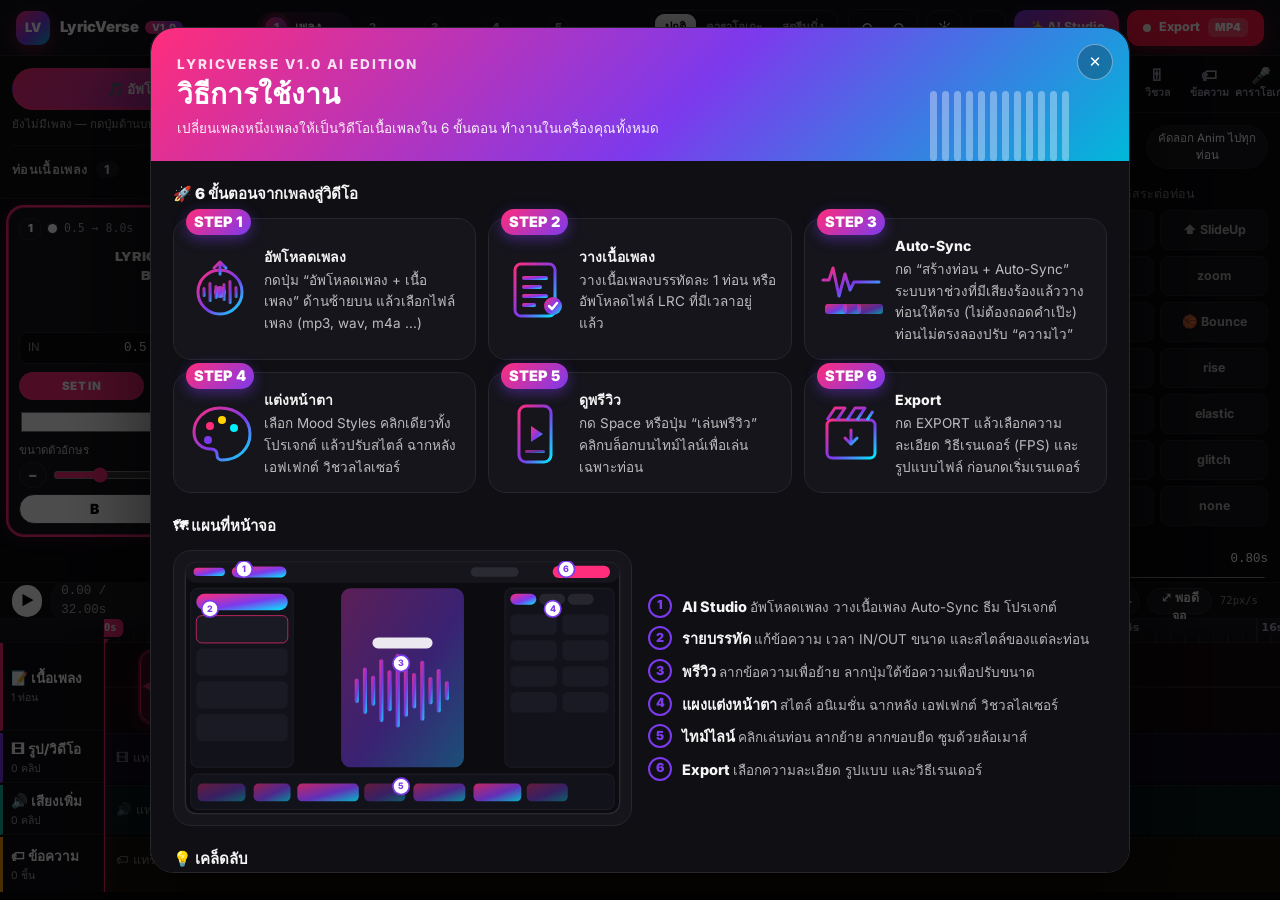
==== commit b4627e17: "Update" ====
--- a/index.html
+++ b/index.html
@@ -51,7 +51,7 @@
 .lv-fsbar button:hover{background:rgba(255,255,255,.24)}
 .lv-fsbar .lv-fst{color:#ddd;font:600 12px monospace;padding:0 6px;white-space:nowrap}
 </style>
-<style id="lv-polish">*{scrollbar-width:thin;scrollbar-color:#3a3a44 transparent}::-webkit-scrollbar{width:8px;height:8px}::-webkit-scrollbar-thumb{background:#3a3a44;border-radius:8px}::-webkit-scrollbar-track{background:transparent}button{transition:transform .12s ease,background-color .15s ease,border-color .15s ease,opacity .15s ease}button:active:not(:disabled){transform:scale(.96)}button:focus-visible,select:focus-visible,input:focus-visible,textarea:focus-visible{outline:2px solid #00f0ff;outline-offset:2px}::selection{background:#ff2d7b66}@keyframes lvToast{from{opacity:0;transform:translate(-50%,10px)}to{opacity:1;transform:translate(-50%,0)}}@keyframes lvFade{from{opacity:0}to{opacity:1}}@keyframes lvPop{from{opacity:0;transform:translateY(12px) scale(.97)}to{opacity:1;transform:none}}[data-lv-theme=dark] select option{background:#15151b;color:#f5f5f5}[data-lv-theme=light] select option{background:#fff;color:#1c1917}.text-\[9px\]{font-size:10.5px!important}.text-\[10px\]{font-size:11.5px!important}.text-\[11px\]{font-size:12.5px!important}.text-\[12px\]{font-size:13.5px!important}.text-\[13px\]{font-size:15px!important}[style*="font-size: 9px"]{font-size:10.5px!important}[style*="font-size: 10px"]{font-size:11.5px!important}[style*="font-size: 11px"]{font-size:12.5px!important}[style*="font-size: 12px"]{font-size:13.5px!important}[style*="font-size: 13px"]{font-size:14.5px!important}@media(min-width:1024px){aside{height:calc(100vh - 320px)!important}@media(min-width:1024px){html,body{overflow:hidden}}}header button,header select,header span,header label,header div{white-space:nowrap}@media(max-width:1499px){header{overflow-x:auto;max-width:100vw;scrollbar-width:none}header::-webkit-scrollbar{display:none}header>*{flex-shrink:0}}.lv-tl{height:252px}.lv-lyr{pointer-events:none}.lv-lyr>*:not(.pointer-events-none){pointer-events:auto}@keyframes lvBar{from{transform:scaleY(.2)}to{transform:scaleY(1)}}@keyframes lvIndet{from{transform:translateX(-60%)}to{transform:translateX(160%)}}.lv-tl [data-timeline-block]{top:8px!important;height:72px!important;border-radius:12px!important;border-width:1.5px!important;background:linear-gradient(135deg,rgba(255,45,123,.17),rgba(124,58,237,.2))!important;border-color:rgba(255,45,123,.4)!important;box-shadow:0 2px 8px rgba(0,0,0,.28)!important}[data-lv-theme=light] .lv-tl [data-timeline-block]{background:linear-gradient(135deg,#ffe4ee,#ede9fe)!important;border-color:#f3a6c4!important;box-shadow:0 2px 6px rgba(0,0,0,.08)!important}.lv-tl [data-timeline-block]:hover{filter:brightness(1.18)}.lv-tl [data-timeline-block].z-10{border-color:#ff2d7b!important;box-shadow:0 0 0 2px rgba(255,45,123,.38),0 6px 20px rgba(255,45,123,.28)!important}.lv-tl [data-timeline-block]>div.flex-1>div:nth-child(3){display:none}
+<style id="lv-polish">*{scrollbar-width:thin;scrollbar-color:#3a3a44 transparent}::-webkit-scrollbar{width:8px;height:8px}::-webkit-scrollbar-thumb{background:#3a3a44;border-radius:8px}::-webkit-scrollbar-track{background:transparent}button{transition:transform .12s ease,background-color .15s ease,border-color .15s ease,opacity .15s ease}button:active:not(:disabled){transform:scale(.96)}button:focus-visible,select:focus-visible,input:focus-visible,textarea:focus-visible{outline:2px solid #00f0ff;outline-offset:2px}::selection{background:#ff2d7b66}@keyframes lvToast{from{opacity:0;transform:translate(-50%,10px)}to{opacity:1;transform:translate(-50%,0)}}@keyframes lvFade{from{opacity:0}to{opacity:1}}@keyframes lvPop{from{opacity:0;transform:translateY(12px) scale(.97)}to{opacity:1;transform:none}}[data-lv-theme=dark] select option{background:#15151b;color:#f5f5f5}[data-lv-theme=light] select option{background:#fff;color:#1c1917}.text-\[9px\]{font-size:10.5px!important}.text-\[10px\]{font-size:11.5px!important}.text-\[11px\]{font-size:12.5px!important}.text-\[12px\]{font-size:13.5px!important}.text-\[13px\]{font-size:15px!important}[style*="font-size: 9px"]{font-size:10.5px!important}[style*="font-size: 10px"]{font-size:11.5px!important}[style*="font-size: 11px"]{font-size:12.5px!important}[style*="font-size: 12px"]{font-size:13.5px!important}[style*="font-size: 13px"]{font-size:14.5px!important}@media(min-width:1024px){aside{height:calc(100vh - 378px)!important}@media(min-width:1024px){html,body{overflow:hidden}}}header button,header select,header span,header label,header div{white-space:nowrap}@media(max-width:1499px){header{overflow-x:auto;max-width:100vw;scrollbar-width:none}header::-webkit-scrollbar{display:none}header>*{flex-shrink:0}}.lv-tl{height:310px}.lv-lyr{pointer-events:none}.lv-lyr>*:not(.pointer-events-none){pointer-events:auto}@keyframes lvBar{from{transform:scaleY(.2)}to{transform:scaleY(1)}}@keyframes lvIndet{from{transform:translateX(-60%)}to{transform:translateX(160%)}}.lv-tl [data-timeline-block]{top:8px!important;height:72px!important;border-radius:12px!important;border-width:1.5px!important;background:linear-gradient(135deg,rgba(255,45,123,.17),rgba(124,58,237,.2))!important;border-color:rgba(255,45,123,.4)!important;box-shadow:0 2px 8px rgba(0,0,0,.28)!important}[data-lv-theme=light] .lv-tl [data-timeline-block]{background:linear-gradient(135deg,#ffe4ee,#ede9fe)!important;border-color:#f3a6c4!important;box-shadow:0 2px 6px rgba(0,0,0,.08)!important}.lv-tl [data-timeline-block]:hover{filter:brightness(1.18)}.lv-tl [data-timeline-block].z-10{border-color:#ff2d7b!important;box-shadow:0 0 0 2px rgba(255,45,123,.38),0 6px 20px rgba(255,45,123,.28)!important}.lv-tl [data-timeline-block]>div.flex-1>div:nth-child(3){display:none}
 :root{--lv-bg:#08080c;--lv-surface:#111118;--lv-surface2:#181821;--lv-line:#25252f;--lv-text:#f4f4f7;--lv-mute:#9d9db0}
 [data-lv-theme=light]{--lv-bg:#f4f3f1;--lv-surface:#ffffff;--lv-surface2:#f6f5f3;--lv-line:#e4e1dc;--lv-text:#1c1917;--lv-mute:#78716c}
 *{scrollbar-width:thin;scrollbar-color:#3a3a48 transparent}
@@ -101,7 +101,7 @@
 @media(max-width:1100px){.lv-steps{display:none}.lv-hdr{grid-template-columns:auto 1fr}.lv-acts{justify-self:end}}
 @media(prefers-reduced-motion:reduce){*,*::before,*::after{animation-duration:.01ms!important;animation-iteration-count:1!important;transition-duration:.01ms!important}}
 .lv-ch{display:flex;align-items:center;gap:7px;margin-bottom:6px}.lv-cn{width:22px;height:22px;border-radius:7px;display:grid;place-items:center;font-size:11px;font-weight:900;background:var(--lv-surface2);border:1px solid var(--lv-line);flex-shrink:0}.lv-cdot{width:9px;height:9px;border-radius:50%;box-shadow:0 0 0 1.5px var(--lv-line);flex-shrink:0}.lv-ct{font-family:ui-monospace,monospace;font-size:11.5px;color:var(--lv-mute)}.lv-cm{margin-left:auto;margin-right:30px;font-size:10.5px;padding:1px 8px;border-radius:999px;background:var(--lv-surface2);color:var(--lv-mute)}[data-lyric-card]{border-radius:16px!important}[data-lyric-card]:hover{border-color:#4a4a5c!important}
-[data-lyric-card] textarea:focus-visible{outline:none}[data-lyric-card] textarea:focus{background:rgba(255,45,123,.06);border-radius:8px}@media(max-height:799px){.lv-tl{height:212px}}@media(min-width:1024px) and (max-height:799px){aside{height:calc(100vh - 280px)!important}}@media(max-width:1199px){.lv-ptool .lv-chip,.lv-ptool select{display:none}}.lv-sect{font-size:12px;font-weight:800;letter-spacing:.06em;color:var(--lv-mute);margin-top:2px}
+[data-lyric-card] textarea:focus-visible{outline:none}[data-lyric-card] textarea:focus{background:rgba(255,45,123,.06);border-radius:8px}@media(max-height:799px){.lv-tl{height:270px}}@media(min-width:1024px) and (max-height:799px){aside{height:calc(100vh - 338px)!important}}@media(max-width:1199px){.lv-ptool .lv-chip,.lv-ptool select{display:none}}.lv-sect{font-size:12px;font-weight:800;letter-spacing:.06em;color:var(--lv-mute);margin-top:2px}
 .lv-modes{display:grid;gap:8px}
 .lv-mode{position:relative;display:grid;grid-template-columns:104px 1fr 22px;gap:12px;align-items:center;text-align:left;padding:10px 12px;border-radius:16px;border:1.5px solid var(--lv-line);background:var(--lv-surface2);color:var(--lv-text);cursor:pointer;width:100%}
 .lv-mode:hover{border-color:#5a5a70}.lv-mode.on{border-color:transparent;background:linear-gradient(var(--lv-surface2),var(--lv-surface2)) padding-box,linear-gradient(135deg,#ff2d7b,#7c3aed) border-box;box-shadow:0 8px 28px rgba(255,45,123,.16)}
@@ -5296,6 +5296,53 @@
 if (typeof module === "object" && typeof module.exports === "object") Object.assign(module.exports, WebMMuxer)
 
 </script>
+<script>
+/* LyricVerse media store: keeps song / background / timeline clips in IndexedDB */
+(function(){
+  var BL=new Map(),oc=URL.createObjectURL.bind(URL),orv=URL.revokeObjectURL.bind(URL);
+  URL.createObjectURL=function(x){var u=oc(x);try{if(typeof File!=="undefined"&&x instanceof File)BL.set(u,x)}catch(e){}return u};
+  URL.revokeObjectURL=function(u){BL.delete(u);return orv(u)};
+  window.__lvBlobOf=function(u){return BL.get(u)||null};
+  var dbp=null;
+  function db(){return dbp||(dbp=new Promise(function(res,rej){if(!window.indexedDB)return rej(new Error("no idb"));var r=indexedDB.open("lyricverse_media",1);r.onupgradeneeded=function(){r.result.createObjectStore("f")};r.onsuccess=function(){res(r.result)};r.onerror=function(){rej(r.error)}}))}
+  function tx(mode,fn){return db().then(function(d){return new Promise(function(res,rej){var t=d.transaction("f",mode),st=t.objectStore("f"),q=fn(st),out;if(q)q.onsuccess=function(){out=q.result};t.oncomplete=function(){res(out)};t.onerror=function(){rej(t.error)};t.onabort=function(){rej(t.error||new Error("abort"))}})})}
+  var I=window.__lvIDB={get:function(k){return tx("readonly",function(s){return s.get(k)})},put:function(k,v){return tx("readwrite",function(s){return s.put(v,k)})},del:function(k){return tx("readwrite",function(s){return s.delete(k)})},keys:function(){return tx("readonly",function(s){return s.getAllKeys()})}};
+  function wantOf(st){var w={};if(st.u)w.audio=st.u;if(st.P.image)w.image=st.P.image;if(st.P.video)w.video=st.P.video;if(st.P.cover)w.cover=st.P.cover;(st.clips||[]).forEach(function(c){if(c.src)w["clip:"+c.id]=c.src});return w}
+  function nameOf(u){var b=BL.get(u);return b&&b.name||""}
+  window.__lvMetaOf=function(st){var w=wantOf(st),n={};["audio","image","video","cover"].forEach(function(k){if(w[k])n[k]=nameOf(w[k])||(k==="cover"?"cover.png":k)});return{ptype:st.P.type,names:n,clips:(st.clips||[]).map(function(c){var o={};for(var k in c)o[k]=c[k];o.src=null;return o})}};
+  window.__lvMediaSync=function(st){
+    var want=wantOf(st),S=window.__lvMS||(window.__lvMS={});
+    try{localStorage.setItem("lyricverse_v1_media",JSON.stringify(window.__lvMetaOf(st)))}catch(e){}
+    Object.keys(want).forEach(function(k){var url=want[k];if(S[k]===url)return;var v=null;
+      if(/^blob:/.test(url)){v=BL.get(url);if(!v)return}else if(/^data:/.test(url))v=url;else return;
+      S[k]=url;I.put(k,{v:v,name:(v&&v.name)||"",t:Date.now()}).catch(function(){if(S[k]===url)delete S[k];if(!window.__lvQW){window.__lvQW=1;st.toast&&st.toast("⚠️ พื้นที่เบราว์เซอร์ไม่พอ เก็บไฟล์สื่อบางไฟล์ไม่ได้ (งานส่วนอื่นยังบันทึกอยู่)")}})});
+    Object.keys(S).forEach(function(k){if(!(k in want)){delete S[k];I.del(k).catch(function(){})}});
+  };
+  window.__lvMediaRestore=function(){
+    var S=window.__lvMS={},meta={};try{meta=JSON.parse(localStorage.getItem("lyricverse_v1_media")||"{}")||{}}catch(e){}
+    var out={ptype:meta.ptype,clips:[]};
+    function get(k){return I.get(k).then(function(r){if(!r||!r.v)return null;var url;if(typeof r.v==="string")url=r.v;else{url=oc(r.v);BL.set(url,r.v)}S[k]=url;return{url:url,name:r.name||""}}).catch(function(){return null})}
+    var ks=["audio","image","video","cover"],cl=meta.clips||[];
+    return Promise.all(ks.map(get)).then(function(rs){ks.forEach(function(k,j){out[k]=rs[j]});return Promise.all(cl.map(function(c){return get("clip:"+c.id)}))}).then(function(rs){cl.forEach(function(c,j){if(rs[j]){var o={};for(var k in c)o[k]=c[k];o.src=rs[j].url;out.clips.push(o)}});return I.keys().catch(function(){return[]})}).then(function(keys){(keys||[]).forEach(function(k){if(!(k in S))I.del(k).catch(function(){})});return out});
+  };
+  /* project bundle: "LVPK1\n" + 12-digit header length + header JSON + file bytes */
+  window.__lvPack=function(base,st){
+    var want=wantOf(st),ents=[],parts=[];
+    Object.keys(want).forEach(function(k){var url=want[k],b=null,kind="blob";if(/^blob:/.test(url))b=BL.get(url);else if(/^data:/.test(url)){b=new Blob([url],{type:"text/plain"});kind="data"}if(!b)return;ents.push({key:k,name:b.name||nameOf(url)||"",type:b.type||"",size:b.size,kind:kind});parts.push(b)});
+    var o={};for(var k in base)o[k]=base[k];o.files=ents;
+    var hb=new TextEncoder().encode(JSON.stringify(o)),len=String(hb.length);while(len.length<12)len="0"+len;
+    return{blob:new Blob(["LVPK1\n",len,hb].concat(parts),{type:"application/octet-stream"}),count:ents.length};
+  };
+  window.__lvIsPack=function(f){return f.slice(0,6).text().then(function(t){return t==="LVPK1\n"})};
+  window.__lvUnpack=function(f){
+    return f.slice(6,18).text().then(function(t){var n=parseInt(t,10);if(!(n>0))throw new Error("bad");return f.slice(18,18+n).text().then(function(h){var q=JSON.parse(h),off=18+n,files={},jobs=[];
+      (q.files||[]).forEach(function(e){var b=f.slice(off,off+e.size,e.type||"");off+=e.size;
+        if(e.kind==="data")jobs.push(b.text().then(function(d){files[e.key]={url:d,name:e.name}}));
+        else{var fi=new File([b],e.name||e.key,{type:e.type||""}),url=URL.createObjectURL(fi);files[e.key]={url:url,name:e.name}}});
+      return Promise.all(jobs).then(function(){return{proj:q,files:files}})})});
+  };
+})();
+</script>
 <script type="module">var np=Object.create;var{getPrototypeOf:tp,defineProperty:Hu,getOwnPropertyNames:rp}=Object;var lp=Object.prototype.hasOwnProperty;var lt=(e,n,t)=>{t=e!=null?np(tp(e)):{};let r=n||!e||!e.__esModule?Hu(t,"default",{value:e,enumerable:!0}):t;for(let l of rp(e))if(!lp.call(r,l))Hu(r,l,{get:()=>e[l],enumerable:!0});return r};var fl=(e,n)=>()=>(n||e((n={exports:{}}).exports,n),n.exports);var up=(e,n)=>{for(var t in n)Hu(e,t,{get:n[t],enumerable:!0,configurable:!0,set:(r)=>n[t]=()=>r})};var op=(e,n)=>()=>(e&&(n=e(e=0)),n);var ir=fl((_p)=>{var or=Symbol.for("react.element"),ip=Symbol.for("react.portal"),ap=Symbol.for("react.fragment"),sp=Symbol.for("react.strict_mode"),fp=Symbol.for("react.profiler"),cp=Symbol.for("react.provider"),dp=Symbol.for("react.context"),pp=Symbol.for("react.forward_ref"),vp=Symbol.for("react.suspense"),mp=Symbol.for("react.memo"),hp=Symbol.for("react.lazy"),Ka=Symbol.iterator;function yp(e){if(e===null||typeof e!=="object")return null;return e=Ka&&e[Ka]||e["@@iterator"],typeof e==="function"?e:null}var Wa={isMounted:function(){return!1},enqueueForceUpdate:function(){},enqueueReplaceState:function(){},enqueueSetState:function(){}},Xa=Object.assign,Ga={};function zt(e,n,t){this.props=e,this.context=n,this.refs=Ga,this.updater=t||Wa}zt.prototype.isReactComponent={};zt.prototype.setState=function(e,n){if(typeof e!=="object"&&typeof e!=="function"&&e!=null)throw Error("setState(...): takes an object of state variables to update or a function which returns an object of state variables.");this.updater.enqueueSetState(this,e,n,"setState")};zt.prototype.forceUpdate=function(e){this.updater.enqueueForceUpdate(this,e,"forceUpdate")};function Za(){}Za.prototype=zt.prototype;function Ru(e,n,t){this.props=e,this.context=n,this.refs=Ga,this.updater=t||Wa}var qu=Ru.prototype=new Za;qu.constructor=Ru;Xa(qu,zt.prototype);qu.isPureReactComponent=!0;var Aa=Array.isArray,Ha=Object.prototype.hasOwnProperty,Lu={current:null},Ja={key:!0,ref:!0,__self:!0,__source:!0};function Ra(e,n,t){var r,l={},u=null,i=null;if(n!=null)for(r in n.ref!==void 0&&(i=n.ref),n.key!==void 0&&(u=""+n.key),n)Ha.call(n,r)&&!Ja.hasOwnProperty(r)&&(l[r]=n[r]);var a=arguments.length-2;if(a===1)l.children=t;else if(1<a){for(var f=Array(a),m=0;m<a;m++)f[m]=arguments[m+2];l.children=f}if(e&&e.defaultProps)for(r in a=e.defaultProps,a)l[r]===void 0&&(l[r]=a[r]);return{$$typeof:or,type:e,key:u,ref:i,props:l,_owner:Lu.current}}function wp(e,n){return{$$typeof:or,type:e.type,key:n,ref:e.ref,props:e.props,_owner:e._owner}}function ju(e){return typeof e==="object"&&e!==null&&e.$$typeof===or}function kp(e){var n={"=":"=0",":":"=2"};return"$"+e.replace(/[=:]/g,function(t){return n[t]})}var Ya=/\/+/g;function Ju(e,n){return typeof e==="object"&&e!==null&&e.key!=null?kp(""+e.key):n.toString(36)}function dl(e,n,t,r,l){var u=typeof e;if(u==="undefined"||u==="boolean")e=null;var i=!1;if(e===null)i=!0;else switch(u){case"string":case"number":i=!0;break;case"object":switch(e.$$typeof){case or:case ip:i=!0}}if(i)return i=e,l=l(i),e=r===""?"."+Ju(i,0):r,Aa(l)?(t="",e!=null&&(t=e.replace(Ya,"$&/")+"/"),dl(l,n,t,"",function(m){return m})):l!=null&&(ju(l)&&(l=wp(l,t+(!l.key||i&&i.key===l.key?"":(""+l.key).replace(Ya,"$&/")+"/")+e)),n.push(l)),1;if(i=0,r=r===""?".":r+":",Aa(e))for(var a=0;a<e.length;a++){u=e[a];var f=r+Ju(u,a);i+=dl(u,n,t,f,l)}else if(f=yp(e),typeof f==="function")for(e=f.call(e),a=0;!(u=e.next()).done;)u=u.value,f=r+Ju(u,a++),i+=dl(u,n,t,f,l);else if(u==="object")throw n=String(e),Error("Objects are not valid as a React child (found: "+(n==="[object Object]"?"object with keys {"+Object.keys(e).join(", ")+"}":n)+"). If you meant to render a collection of children, use an array instead.");return i}function cl(e,n,t){if(e==null)return e;var r=[],l=0;return dl(e,r,"","",function(u){return n.call(t,u,l++)}),r}function Sp(e){if(e._status===-1){var n=e._result;n=n(),n.then(function(t){if(e._status===0||e._status===-1)e._status=1,e._result=t},function(t){if(e._status===0||e._status===-1)e._status=2,e._result=t}),e._status===-1&&(e._status=0,e._result=n)}if(e._status===1)return e._result.default;throw e._result}var De={current:null},pl={transition:null},Ep={ReactCurrentDispatcher:De,ReactCurrentBatchConfig:pl,ReactCurrentOwner:Lu};function qa(){throw Error("act(...) is not supported in production builds of React.")}_p.Children={map:cl,forEach:function(e,n,t){cl(e,function(){n.apply(this,arguments)},t)},count:function(e){var n=0;return cl(e,function(){n++}),n},toArray:function(e){return cl(e,function(n){return n})||[]},only:function(e){if(!ju(e))throw Error("React.Children.only expected to receive a single React element child.");return e}};_p.Component=zt;_p.Fragment=ap;_p.Profiler=fp;_p.PureComponent=Ru;_p.StrictMode=sp;_p.Suspense=vp;_p.__SECRET_INTERNALS_DO_NOT_USE_OR_YOU_WILL_BE_FIRED=Ep;_p.act=qa;_p.cloneElement=function(e,n,t){if(e===null||e===void 0)throw Error("React.cloneElement(...): The argument must be a React element, but you passed "+e+".");var r=Xa({},e.props),l=e.key,u=e.ref,i=e._owner;if(n!=null){if(n.ref!==void 0&&(u=n.ref,i=Lu.current),n.key!==void 0&&(l=""+n.key),e.type&&e.type.defaultProps)var a=e.type.defaultProps;for(f in n)Ha.call(n,f)&&!Ja.hasOwnProperty(f)&&(r[f]=n[f]===void 0&&a!==void 0?a[f]:n[f])}var f=arguments.length-2;if(f===1)r.children=t;else if(1<f){a=Array(f);for(var m=0;m<f;m++)a[m]=arguments[m+2];r.children=a}return{$$typeof:or,type:e.type,key:l,ref:u,props:r,_owner:i}};_p.createContext=function(e){return e={$$typeof:dp,_currentValue:e,_currentValue2:e,_threadCount:0,Provider:null,Consumer:null,_defaultValue:null,_globalName:null},e.Provider={$$typeof:cp,_context:e},e.Consumer=e};_p.createElement=Ra;_p.createFactory=function(e){var n=Ra.bind(null,e);return n.type=e,n};_p.createRef=function(){return{current:null}};_p.forwardRef=function(e){return{$$typeof:pp,render:e}};_p.isValidElement=ju;_p.lazy=function(e){return{$$typeof:hp,_payload:{_status:-1,_result:e},_init:Sp}};_p.memo=function(e,n){return{$$typeof:mp,type:e,compare:n===void 0?null:n}};_p.startTransition=function(e){var n=pl.transition;pl.transition={};try{e()}finally{pl.transition=n}};_p.unstable_act=qa;_p.useCallback=function(e,n){return De.current.useCallback(e,n)};_p.useContext=function(e){return De.current.useContext(e)};_p.useDebugValue=function(){};_p.useDeferredValue=function(e){return De.current.useDeferredValue(e)};_p.useEffect=function(e,n){return De.current.useEffect(e,n)};_p.useId=function(){return De.current.useId()};_p.useImperativeHandle=function(e,n,t){return De.current.useImperativeHandle(e,n,t)};_p.useInsertionEffect=function(e,n){return De.current.useInsertionEffect(e,n)};_p.useLayoutEffect=function(e,n){return De.current.useLayoutEffect(e,n)};_p.useMemo=function(e,n){return De.current.useMemo(e,n)};_p.useReducer=function(e,n,t){return De.current.useReducer(e,n,t)};_p.useRef=function(e){return De.current.useRef(e)};_p.useState=function(e){return De.current.useState(e)};_p.useSyncExternalStore=function(e,n,t){return De.current.useSyncExternalStore(e,n,t)};_p.useTransition=function(){return De.current.useTransition()};_p.version="18.3.1"});var ts=fl((o0)=>{function bu(e,n){var t=e.length;e.push(n);e:for(;0<t;){var r=t-1>>>1,l=e[r];if(0<vl(l,n))e[r]=n,e[t]=l,t=r;else break e}}function tn(e){return e.length===0?null:e[0]}function wl(e){if(e.length===0)return null;var n=e[0],t=e.pop();if(t!==n){e[0]=t;e:for(var r=0,l=e.length,u=l>>>1;r<u;){var i=2*(r+1)-1,a=e[i],f=i+1,m=e[f];if(0>vl(a,t))f<l&&0>vl(m,a)?(e[r]=m,e[f]=t,r=f):(e[r]=a,e[i]=t,r=i);else if(f<l&&0>vl(m,t))e[r]=m,e[f]=t,r=f;else break e}}return n}function vl(e,n){var t=e.sortIndex-n.sortIndex;return t!==0?t:e.id-n.id}if(typeof performance==="object"&&typeof performance.now==="function")eo=performance,o0.unstable_now=function(){return eo.now()};else ml=Date,no=ml.now(),o0.unstable_now=function(){return ml.now()-no};var eo,ml,no,pn=[],Dn=[],u0=1,Re=null,Ce=3,kl=!1,ut=!1,sr=!1,ja=typeof setTimeout==="function"?setTimeout:null,xa=typeof clearTimeout==="function"?clearTimeout:null,La=typeof setImmediate<"u"?setImmediate:null;typeof navigator<"u"&&navigator.scheduling!==void 0&&navigator.scheduling.isInputPending!==void 0&&navigator.scheduling.isInputPending.bind(navigator.scheduling);function to(e){for(var n=tn(Dn);n!==null;){if(n.callback===null)wl(Dn);else if(n.startTime<=e)wl(Dn),n.sortIndex=n.expirationTime,bu(pn,n);else break;n=tn(Dn)}}function lo(e){if(sr=!1,to(e),!ut)if(tn(pn)!==null)ut=!0,oo(uo);else{var n=tn(Dn);n!==null&&io(lo,n.startTime-e)}}function uo(e,n){ut=!1,sr&&(sr=!1,xa(fr),fr=-1),kl=!0;var t=Ce;try{to(n);for(Re=tn(pn);Re!==null&&(!(Re.expirationTime>n)||e&&!ns());){var r=Re.callback;if(typeof r==="function"){Re.callback=null,Ce=Re.priorityLevel;var l=r(Re.expirationTime<=n);n=o0.unstable_now(),typeof l==="function"?Re.callback=l:Re===tn(pn)&&wl(pn),to(n)}else wl(pn);Re=tn(pn)}if(Re!==null)var u=!0;else{var i=tn(Dn);i!==null&&io(lo,i.startTime-n),u=!1}return u}finally{Re=null,Ce=t,kl=!1}}var Sl=!1,hl=null,fr=-1,ba=5,es=-1;function ns(){return o0.unstable_now()-es<ba?!1:!0}function xu(){if(hl!==null){var e=o0.unstable_now();es=e;var n=!0;try{n=hl(!0,e)}finally{n?ar():(Sl=!1,hl=null)}}else Sl=!1}var ar;if(typeof La==="function")ar=function(){La(xu)};else if(typeof MessageChannel<"u")yl=new MessageChannel,ro=yl.port2,yl.port1.onmessage=xu,ar=function(){ro.postMessage(null)};else ar=function(){ja(xu,0)};var yl,ro;function oo(e){hl=e,Sl||(Sl=!0,ar())}function io(e,n){fr=ja(function(){e(o0.unstable_now())},n)}o0.unstable_IdlePriority=5;o0.unstable_ImmediatePriority=1;o0.unstable_LowPriority=4;o0.unstable_NormalPriority=3;o0.unstable_Profiling=null;o0.unstable_UserBlockingPriority=2;o0.unstable_cancelCallback=function(e){e.callback=null};o0.unstable_continueExecution=function(){ut||kl||(ut=!0,oo(uo))};o0.unstable_forceFrameRate=function(e){0>e||125<e?console.error("forceFrameRate takes a positive int between 0 and 125, forcing frame rates higher than 125 fps is not supported"):ba=0<e?Math.floor(1000/e):5};o0.unstable_getCurrentPriorityLevel=function(){return Ce};o0.unstable_getFirstCallbackNode=function(){return tn(pn)};o0.unstable_next=function(e){switch(Ce){case 1:case 2:case 3:var n=3;break;default:n=Ce}var t=Ce;Ce=n;try{return e()}finally{Ce=t}};o0.unstable_pauseExecution=function(){};o0.unstable_requestPaint=function(){};o0.unstable_runWithPriority=function(e,n){switch(e){case 1:case 2:case 3:case 4:case 5:break;default:e=3}var t=Ce;Ce=e;try{return n()}finally{Ce=t}};o0.unstable_scheduleCallback=function(e,n,t){var r=o0.unstable_now();switch(typeof t==="object"&&t!==null?(t=t.delay,t=typeof t==="number"&&0<t?r+t:r):t=r,e){case 1:var l=-1;break;case 2:l=250;break;case 5:l=1073741823;break;case 4:l=1e4;break;default:l=5000}return l=t+l,e={id:u0++,callback:n,priorityLevel:e,startTime:t,expirationTime:l,sortIndex:-1},t>r?(e.sortIndex=t,bu(Dn,e),tn(pn)===null&&e===tn(Dn)&&(sr?(xa(fr),fr=-1):sr=!0,io(lo,t-r))):(e.sortIndex=l,bu(pn,e),ut||kl||(ut=!0,oo(uo))),e};o0.unstable_shouldYield=ns;o0.unstable_wrapCallback=function(e){var n=Ce;return function(){var t=Ce;Ce=n;try{return e.apply(this,arguments)}finally{Ce=t}}}});var va={};up(va,{version:()=>yd,unstable_renderSubtreeIntoContainer:()=>hd,unstable_batchedUpdates:()=>md,unmountComponentAtNode:()=>vd,render:()=>pd,hydrateRoot:()=>dd,hydrate:()=>cd,flushSync:()=>fd,findDOMNode:()=>sd,createRoot:()=>ad,createPortal:()=>id,__SECRET_INTERNALS_DO_NOT_USE_OR_YOU_WILL_BE_FIRED:()=>od});function O(e){for(var n="https://reactjs.org/docs/error-decoder.html?invariant="+e,t=1;t<arguments.length;t++)n+="&args[]="+encodeURIComponent(arguments[t]);return"Minified React error #"+e+"; visit "+n+" for the full message or use the non-minified dev environment for full errors and additional helpful warnings."}function kt(e,n){Rt(e,n),Rt(e+"Capture",n)}function Rt(e,n){Qr[e]=n;for(e=0;e<n.length;e++)sf.add(n[e])}function z0(e){if(Uo.call(ls,e))return!0;if(Uo.call(rs,e))return!1;if(P0.test(e))return ls[e]=!0;return rs[e]=!0,!1}function O0(e,n,t,r){if(t!==null&&t.type===0)return!1;switch(typeof n){case"function":case"symbol":return!0;case"boolean":if(r)return!1;if(t!==null)return!t.acceptsBooleans;return e=e.toLowerCase().slice(0,5),e!=="data-"&&e!=="aria-";default:return!1}}function F0(e,n,t,r){if(n===null||typeof n>"u"||O0(e,n,t,r))return!0;if(r)return!1;if(t!==null)switch(t.type){case 3:return!n;case 4:return n===!1;case 5:return isNaN(n);case 6:return isNaN(n)||1>n}return!1}function Ve(e,n,t,r,l,u,i){this.acceptsBooleans=n===2||n===3||n===4,this.attributeName=r,this.attributeNamespace=l,this.mustUseProperty=t,this.propertyName=e,this.type=n,this.sanitizeURL=u,this.removeEmptyString=i}function Pi(e){return e[1].toUpperCase()}function zi(e,n,t,r){var l=Pe.hasOwnProperty(n)?Pe[n]:null;if(l!==null?l.type!==0:r||!(2<n.length)||n[0]!=="o"&&n[0]!=="O"||n[1]!=="n"&&n[1]!=="N")F0(n,t,l,r)&&(t=null),r||l===null?z0(n)&&(t===null?e.removeAttribute(n):e.setAttribute(n,""+t)):l.mustUseProperty?e[l.propertyName]=t===null?l.type===3?!1:"":t:(n=l.attributeName,r=l.attributeNamespace,t===null?e.removeAttribute(n):(l=l.type,t=l===3||l===4&&t===!0?"":""+t,r?e.setAttributeNS(r,n,t):e.setAttribute(n,t)))}function cr(e){if(e===null||typeof e!=="object")return null;return e=us&&e[us]||e["@@iterator"],typeof e==="function"?e:null}function wr(e){if(ao===void 0)try{throw Error()}catch(t){var n=t.stack.trim().match(/\n( *(at )?)/);ao=n&&n[1]||""}return`
 `+ao+e}function fo(e,n){if(!e||so)return"";so=!0;var t=Error.prepareStackTrace;Error.prepareStackTrace=void 0;try{if(n)if(n=function(){throw Error()},Object.defineProperty(n.prototype,"props",{set:function(){throw Error()}}),typeof Reflect==="object"&&Reflect.construct){try{Reflect.construct(n,[])}catch(m){var r=m}Reflect.construct(e,[],n)}else{try{n.call()}catch(m){r=m}e.call(n.prototype)}else{try{throw Error()}catch(m){r=m}e()}}catch(m){if(m&&r&&typeof m.stack==="string"){for(var l=m.stack.split(`
 `),u=r.stack.split(`
@@ -5310,7 +5357,7 @@
 function __rtSyl(raw){let s=String(raw||"").replace(/[ๆฯ\u0E3F]/g,"");s=s.replace(/ทร์/g,"").replace(/[\u0E01-\u0E2E][\u0E34-\u0E3A\u0E47]?\u0E4C/g,"").replace(/[\u0E48-\u0E4B]/g,"");if(!s||/[^\u0E01-\u0E4F]/.test(s))return null;let lead="";if("เแโไใ".includes(s[0])){lead=s[0];s=s.slice(1)}if(!s||!__rtTC.includes(s[0]))return null;const c1=s[0],c2=s[1],c3=s[2],isV=(ch)=>!!ch&&"ะาิีึืุูัำ็".includes(ch),isC=(ch)=>!!ch&&__rtTC.includes(ch);let ini,i;if(c1==="อ"&&c2==="ย"&&(isV(c3)||c3===undefined&&false)){ini="y";i=2}else if(c1==="ห"&&c2&&"งญนมยรลว".includes(c2)&&s.length>=2&&(s.length>2||lead)){ini=__rtI[c2];i=2;if(c2==="ว"&&s.length===2&&!lead){ini="w"}}else if((c1==="จ"||c1==="ซ"||c1==="ส"||c1==="ศ")&&c2==="ร"&&(s.length>2||lead)){ini=__rtI[c1];i=2}else if(c1==="ท"&&c2==="ร"&&(s.length>2||lead)){ini="s";i=2}else if(((("กขค".includes(c1))&&"รลว".includes(c2||"-"))||(c1==="ต"&&c2==="ร")||("ปพ".includes(c1)&&"รล".includes(c2||"-"))||(c1==="ผ"&&c2==="ล"))&&s.slice(1,3)!=="รร"&&(c2==="ว"?(isV(c3)||(!!lead&&s.length===2)):(s.length>2||!!lead))){ini=__rtI[c1]+__rtI[c2];i=2}else{ini=__rtI[c1];i=1}const v=s.slice(i),F=(ch)=>__rtF[ch];let m,r=null;if(lead==="เ"){if(/^ีย(ะ)?$/.test(v))r="ia";else if(m=v.match(/^ีย([กขฃคฅฆงจฉชซฌญฎฏฐฑฒณดตถทธนบปผฝพฟภมรลฬศษส])$/))r="ia"+F(m[1]);else if(v==="ียว")r="iao";else if(/^ือ(ะ)?$/.test(v))r="uea";else if(m=v.match(/^ือ([กขฃคฅฆงจฉชซฌญฎฏฐฑฒณดตถทธนบปผฝพฟภมรลฬศษส])$/))r="uea"+F(m[1]);else if(v==="ือย")r="ueai";else if(m=v.match(/^ิ([กขฃคฅฆงจฉชซฌญฎฏฐฑฒณดตถทธนบปผฝพฟภมรลฬศษส])$/))r="oe"+F(m[1]);else if(v==="ิ"||v==="อ"||v==="อะ")r="oe";else if(m=v.match(/^อ([กขฃคฅฆงจฉชซฌญฎฏฐฑฒณดตถทธนบปผฝพฟภมรลฬศษส])$/))r="oe"+F(m[1]);else if(v==="ย")r="oei";else if(v==="า")r="ao";else if(v==="าะ")r="o";else if(v===""||v==="ะ")r="e";else if(m=v.match(/^็?([กขฃคฅฆงจฉชซฌญฎฏฐฑฒณดตถทธนบปผฝพฟภมรลฬศษส])$/))r="e"+F(m[1]);else if(/^็?ว$/.test(v))r="eo"}else if(lead==="แ"){if(v===""||v==="ะ")r="ae";else if(m=v.match(/^็?([กขฃคฅฆงจฉชซฌญฎฏฐฑฒณดตถทธนบปผฝพฟภมรลฬศษส])$/))r="ae"+F(m[1]);else if(/^็?ว$/.test(v))r="aeo"}else if(lead==="โ"){if(v===""||v==="ะ")r="o";else if(v==="ย")r="oi";else if(m=v.match(/^([กขฃคฅฆงจฉชซฌญฎฏฐฑฒณดตถทธนบปผฝพฟภมรลฬศษส])$/))r="o"+F(m[1])}else if(lead==="ไ"||lead==="ใ"){if(v===""||v==="ย")r="ai"}else{if(/^ัว(ะ)?$/.test(v))r="ua";else if(m=v.match(/^ว([กขฃคฅฆงจฉชซฌญฎฏฐฑฒณดตถทธนบปผฝพฟภมรลฬศษสย])?$/))r="ua"+(m[1]?F(m[1]):"");else if(m=v.match(/^ั([กขฃคฅฆงจฉชซฌญฎฏฐฑฒณดตถทธนบปผฝพฟภมรลฬศษสยว])$/))r="a"+F(m[1]);else if(v==="ะ"||v==="า")r="a";else if(m=v.match(/^า([กขฃคฅฆงจฉชซฌญฎฏฐฑฒณดตถทธนบปผฝพฟภมรลฬศษสยว])$/))r="a"+F(m[1]);else if(v==="ำ")r="am";else if(v==="ิ"||v==="ี")r="i";else if(m=v.match(/^[ิี]([กขฃคฅฆงจฉชซฌญฎฏฐฑฒณดตถทธนบปผฝพฟภมรลฬศษสยว])$/))r="i"+F(m[1]);else if(v==="ึ"||v==="ื"||v==="ือ")r="ue";else if(m=v.match(/^[ึื]([กขฃคฅฆงจฉชซฌญฎฏฐฑฒณดตถทธนบปผฝพฟภมรลฬศษส])$/))r="ue"+F(m[1]);else if(v==="ุ"||v==="ู")r="u";else if(m=v.match(/^[ุู]([กขฃคฅฆงจฉชซฌญฎฏฐฑฒณดตถทธนบปผฝพฟภมรลฬศษสย])$/))r="u"+F(m[1]);else if(v==="อ")r="o";else if(m=v.match(/^อ([กขฃคฅฆงจฉชซฌญฎฏฐฑฒณดตถทธนบปผฝพฟภมรลฬศษสย])$/))r="o"+F(m[1]);else if(v==="็")r="o";else if(m=v.match(/^([กขฃคฅฆงจฉชซฌญฎฏฐฑฒณดตถทธนบปผฝพฟภมรลฬศษส])$/))r="o"+F(m[1]);else if(v==="รร")r="an";else if(v==="รรม")r="am";else if(m=v.match(/^รร([กขฃคฅฆงจฉชซฌญฎฏฐฑฒณดตถทธนบปผฝพฟภมรลฬศษส])$/))r="a"+F(m[1]);else if(v==="")r="a"}return r===null?null:ini+r}
 function __rtWord(w){if(/ๆ$/.test(w)&&w.length>1){const base=w.replace(/\s*ๆ+$/,""),u=__rtWord(base);if(u.length)return[...u,{t:w.slice(base.length),r:u[u.length-1].r}]}if(__rtOV[w])return __rtOV[w].map((a)=>({t:a[0],r:a[1]}));const n=w.length,best=new Array(n+1).fill(1e9),from=new Array(n+1).fill(-1),rs=new Array(n+1);best[0]=0;for(let i=1;i<=n;i++)for(let j=0;j<i;j++){if(best[j]>=1e9)continue;const ch=w[j];if(!__rtTC.includes(ch)&&!"เแโไใ".includes(ch))continue;const r=__rtSyl(w.slice(j,i));if(r!==null&&best[j]+1<best[i]){best[i]=best[j]+1;from[i]=j;rs[i]=r}}if(best[n]<1e9){const out=[];let i=n;while(i>0){const j=from[i];out.unshift({t:w.slice(j,i),r:rs[i]});i=j}return out}try{const d=ThaiRom.romanizeDetailed(w,{separator:" "}),sg=(d.segments||[]).filter((x)=>x.thai);if(sg.length&&sg.map((x)=>x.thai).join("")===w&&sg.every((x)=>String(x.roman||"").trim()))return sg.map((x)=>({t:x.thai,r:String(x.roman).trim()}))}catch{}return[{t:w,r:w}]}
 
-function ha(){let e=Y.useRef(null),n=Y.useRef(null),t=Y.useRef(null),r=Y.useRef(null),l=Y.useRef(null),[u,i]=Y.useState(null),[a,f]=Y.useState(32),[m,N]=Y.useState(0),[g,_]=Y.useState(!1),[$,D]=Y.useState(()=>{try{let o=typeof localStorage<"u"?localStorage.getItem("lv_theme_v891"):null;if(o==="light"||o==="dark")return o;let s=typeof localStorage<"u"?localStorage.getItem("lv_theme"):null;if(s==="light"||s==="dark")return s}catch{}return"dark"});Y.useEffect(()=>{try{localStorage.setItem("lv_theme_v891",$)}catch{}},[$]);let w=$==="light",[L,v]=Y.useState(()=>[nt("1","LYRICVERSE V1.0\nBY T-Muz",0.5,8,50,45,0,1,{font:"Kanit",size:68,color:"#ffffff",glowColor:"#00f0ff"},{type:"glowPop",duration:0.8,delay:0})]),[d,y]=Y.useState("1"),[z,V]=Y.useState(()=>"LYRICVERSE V1.0\nBY T-Muz"),[K,W]=Y.useState("9:16"),[P,b]=Y.useState({type:"gradient",c1:"#0f0c29",c2:"#302b63",cSolid:"#0a0a0f",image:null,video:null,cover:null,vignette:!0,particles:!1,rain:!1,kenBurns:!1,chromatic:!1,beatText:!1,mobileFrame:!1,c3:"#7c3aed",useC3:!1,gAngle:180,bgBlur:0,bgBright:1,bgContrast:1,bgSat:1,bgDim:0,bgFilter:"none",grain:0,bgPulse:0,vigAmt:1,kbAmt:0.15,dustN:1,dustSpd:1,rainN:1,rainSpd:1,snow:!1,spark:!1,fog:!1,leak:!1,fxAmt:1,ps:"none",pSize:1,pX:0,pY:0,pSpeed:1,pArm:!0,pTitle:"",pArtist:""}),[X,se]=Y.useState({enabled:!0,count:16,size:90,blur:40,opacity:0.35,c1:"#ff2d7b",c2:"#00f0ff",speed:10,shape:"circle"}),[te,ze]=Y.useState({mode:"bars",sensitivity:1.4,height:0.55,opacity:0.85,barCount:64,smoothing:0.75,color:"#ff2d7b",color2:"#00f0ff",glow:!0,speed:1.2,position:"behind",enabled:!0,thick:0.62,round:1,peaks:!0,reflect:!1,colorMode:"gradient",glowAmt:1,size:1,rotate:1,lineW:1,freqLow:0,freqHigh:100,attack:0.85,decay:0.24,beat:1,posX:0,posY:0}),[Et,Ud]=Y.useState("anim"),[rl,ya]=Y.useState(72),Be=rl,Tu=Y.useRef(null),wa=Y.useRef(null),ka=Y.useRef(null),$u=Y.useRef(null),Sa=Y.useRef(null),Du=Y.useRef(null),Tn=Y.useRef(null),lr=Y.useRef(null),[Ea,Qu]=Y.useState(null),[ll,_a]=Y.useState(null),Mu=Y.useRef({x:0,y:0}),[Id,ul]=Y.useState(!1),[Vu,ol]=Y.useState(null),[Na,Bu]=Y.useState(null),[pe,ga]=Y.useState(null),Ku=Y.useMemo(()=>{let o=[];for(let s=0;s<32;s++)o.push({x:Math.random()*100,y:Math.random()*100,r:18+Math.random()*64,dx:(Math.random()-0.5)*0.4,dy:(Math.random()-0.5)*0.25,phase:Math.random()*Math.PI*2,spd:0.7+Math.random()*1.3});return o},[]);Y.useEffect(()=>{let o=e.current;if(!o)return;let s=()=>{if(o.duration&&isFinite(o.duration))f(o.duration)},k=()=>N(o.currentTime),c=()=>_(!1);let rf=0,lp=()=>{rf=requestAnimationFrame(lp);if(!o.paused&&!o.ended&&!(__r.current&&__r.current.Md))N(o.currentTime)};rf=requestAnimationFrame(lp);return o.addEventListener("loadedmetadata",s),o.addEventListener("timeupdate",k),o.addEventListener("ended",c),()=>{cancelAnimationFrame(rf),o.removeEventListener("loadedmetadata",s),o.removeEventListener("timeupdate",k),o.removeEventListener("ended",c)}},[u]);let Pa=()=>{if(n.current&&t.current){if(e.current&&!r.current)try{let c=n.current.createMediaElementSource(e.current);c.connect(t.current),r.current=c}catch{}return}let o=new(window.AudioContext||window.webkitAudioContext),s=o.createAnalyser();s.fftSize=1024,s.smoothingTimeConstant=te.smoothing,t.current=s,n.current=o;let k=o.createMediaStreamDestination(),G=o.createGain();G.gain.value=window.__lvMV??1;window.__lvMG=G;if(l.current=k,s.connect(G),G.connect(k),G.connect(o.destination),e.current&&!r.current)try{let c=o.createMediaElementSource(e.current);c.connect(s),r.current=c}catch{}},za=async()=>{cancelAnimationFrame(window.__lvDemo||0);if(!u){if(window.__lvVP){cancelAnimationFrame(window.__lvVP),window.__lvVP=0,_(!1);return}const tot=Math.max(1,Qa()),a0=m>=tot-0.05?0:m,t0=performance.now();_(!0);const stp=()=>{const t=a0+(performance.now()-t0)/1000;if(t>=tot){N(tot),window.__lvVP=0,_(!1);return}N(t),window.__lvVP=requestAnimationFrame(stp)};window.__lvVP=requestAnimationFrame(stp);return}if(Pa(),n.current?.state==="suspended")await n.current.resume();if(!e.current)return;if(g)e.current.pause(),_(!1);else try{await e.current.play(),_(!0)}catch{}},__demo=(t0,dur,rest)=>{cancelAnimationFrame(window.__lvDemo||0);if(window.__lvVP)cancelAnimationFrame(window.__lvVP),window.__lvVP=0,_(!1);const a=e.current;if(a&&!a.paused)a.pause(),_(!1);const st=performance.now();N(t0);const step=()=>{const el=(performance.now()-st)/1000;N(t0+Math.min(el,dur));if(el<dur)window.__lvDemo=requestAnimationFrame(step);else if(rest!=null)N(rest)};window.__lvDemo=requestAnimationFrame(step)},__pf=async(t,out)=>{cancelAnimationFrame(window.__lvDemo||0);if(window.__lvVP)cancelAnimationFrame(window.__lvVP),window.__lvVP=0,_(!1);const a=e.current;if(u&&a){try{Pa();if(n.current?.state==="suspended")await n.current.resume();a.currentTime=t;N(t);if(a.paused)await a.play();_(!0)}catch{}}else __demo(t,Math.min(8,Math.max(0.5,out-t-0.02)),t+Math.min(1.2,(out-t)/2))},__rz=(ev,id)=>{ev.stopPropagation(),ev.preventDefault();const it=L.find((x)=>x.id===id),bx=Tu.current;if(!it||!bx)return;const r=bx.getBoundingClientRect(),cx=r.left+it.x/100*r.width,cy=r.top+it.y/100*r.height,d0=Math.max(10,Math.hypot(ev.clientX-cx,ev.clientY-cy)),s0=it.style.size,mv=(e2)=>{const ns=Math.round(Math.max(20,Math.min(300,s0*Math.hypot(e2.clientX-cx,e2.clientY-cy)/d0)));v((a)=>a.map((x)=>x.id===id&&x.style.size!==ns?{...x,style:{...x.style,size:ns}}:x))},up=()=>{window.removeEventListener("pointermove",mv),window.removeEventListener("pointerup",up)};window.addEventListener("pointermove",mv),window.addEventListener("pointerup",up)},[__fl,__setFl]=Y.useState({n:0,id:null}),[__fv,__setFv]=Y.useState(0),[__clips,__setClips]=Y.useState([]),[__psel,__setPsel]=Y.useState(null),[__mv,__setMv]=Y.useState(1),[__tapRate,__setTapRate]=Y.useState(1),[__mn,__setMn]=Y.useState(!1),[__cmd,__setCmd]=Y.useState(!1),[__cq,__setCq]=Y.useState(""),[__krSets,__setKrSets]=Y.useState(()=>{try{return JSON.parse(localStorage.getItem("lyricverse_kr_sets")||"[]")}catch{return[]}}),[__krNm,__setKrNm]=Y.useState(""),[__krSmp,__setKrSmp]=Y.useState(()=>{try{return localStorage.getItem("lyricverse_kr_sample")||"นายแน่มาก"}catch{return"นายแน่มาก"}}),[__tap,__setTap]=Y.useState(null),[__tapOff,__setTapOff]=Y.useState(0.08),__tapR=Y.useRef(null),[__secF,__setSecF]=Y.useState(null),[__secS,__setSecS]=Y.useState("idle"),[__secP,__setSecP]=Y.useState(0),[__stp,__setStp]=Y.useState({sync:!1}),[__sens,__setSens]=Y.useState(3),[__pk,__setPk]=Y.useState(null),[__fpsPop,__setFpsPop]=Y.useState(null),[__exo,__setExo]=Y.useState(!1),[__fpsOff,__setFpsOff]=Y.useState(()=>{try{return!!localStorage.getItem("lyricverse_fps_tip_off")}catch{return!1}}),[__cs,__setCs]=Y.useState(null),[__gd,__setGd]=Y.useState(!1),[__pvc,__setPvc]=Y.useState(!1),[__pvn,__setPvn]=Y.useState(!0),[__gdn,__setGdn]=Y.useState(!0),[__vp,__setVp]=Y.useState(()=>[window.innerWidth,window.innerHeight]),[__ms,__setMs0]=Y.useState([]),__msRf=Y.useRef([]),__setMs=(x)=>{__msRf.current=x;__setMs0(x)},[__msM,__setMsM]=Y.useState(!1),[__snOn,__setSnOn]=Y.useState(()=>{try{return localStorage.getItem("lyricverse_snap")!=="0"}catch{return!0}}),[__snX,__setSnX]=Y.useState(null),[__pv,__setPv]=Y.useState(0),[__an,__setAn]=Y.useState(""),[__gfn,__setGfn]=Y.useState(""),[__ai,__setAi]=Y.useState(!1),[__lt,__setLt]=Y.useState(""),[__eng,__setEng]=Y.useState("sec"),[__mdl,__setMdl]=Y.useState("base"),[__lang,__setLang]=Y.useState("thai"),[__rnd,__setRnd]=Y.useState(!0),[__raw,__setRaw]=Y.useState(""),[__kon,__setKon]=Y.useState(!1),[__pg,__setPg]=Y.useState(""),__hs=Y.useRef({stack:[],i:-1,skip:!1,t:0}),__tst=(m)=>{__setTt({m,k:Date.now()});clearTimeout(window.__lvTT);window.__lvTT=setTimeout(()=>__setTt(null),2600)},
+function ha(){let e=Y.useRef(null),n=Y.useRef(null),t=Y.useRef(null),r=Y.useRef(null),l=Y.useRef(null),[u,i]=Y.useState(null),[a,f]=Y.useState(32),[m,N]=Y.useState(0),[g,_]=Y.useState(!1),[$,D]=Y.useState(()=>{try{let o=typeof localStorage<"u"?localStorage.getItem("lv_theme_v891"):null;if(o==="light"||o==="dark")return o;let s=typeof localStorage<"u"?localStorage.getItem("lv_theme"):null;if(s==="light"||s==="dark")return s}catch{}return"dark"});Y.useEffect(()=>{try{localStorage.setItem("lv_theme_v891",$)}catch{}},[$]);let w=$==="light",[L,v]=Y.useState(()=>[nt("1","LYRICVERSE V1.0\nBY T-Muz",0.5,8,50,45,0,1,{font:"Kanit",size:68,color:"#ffffff",glowColor:"#00f0ff"},{type:"glowPop",duration:0.8,delay:0})]),[d,y]=Y.useState("1"),[z,V]=Y.useState(()=>"LYRICVERSE V1.0\nBY T-Muz"),[K,W]=Y.useState("9:16"),[P,b]=Y.useState({type:"gradient",c1:"#0f0c29",c2:"#302b63",cSolid:"#0a0a0f",image:null,video:null,cover:null,vignette:!0,particles:!1,rain:!1,kenBurns:!1,chromatic:!1,beatText:!1,mobileFrame:!1,c3:"#7c3aed",useC3:!1,gAngle:180,bgBlur:0,bgBright:1,bgContrast:1,bgSat:1,bgDim:0,bgFilter:"none",grain:0,bgPulse:0,vigAmt:1,kbAmt:0.15,dustN:1,dustSpd:1,rainN:1,rainSpd:1,snow:!1,spark:!1,fog:!1,leak:!1,fxAmt:1,ps:"none",pSize:1,pX:0,pY:0,pSpeed:1,pArm:!0,pTitle:"",pArtist:""}),[X,se]=Y.useState({enabled:!0,count:16,size:90,blur:40,opacity:0.35,c1:"#ff2d7b",c2:"#00f0ff",speed:10,shape:"circle"}),[te,ze]=Y.useState({mode:"bars",sensitivity:1.4,height:0.55,opacity:0.85,barCount:64,smoothing:0.75,color:"#ff2d7b",color2:"#00f0ff",glow:!0,speed:1.2,position:"behind",enabled:!0,thick:0.62,round:1,peaks:!0,reflect:!1,colorMode:"gradient",glowAmt:1,size:1,rotate:1,lineW:1,freqLow:0,freqHigh:100,attack:0.85,decay:0.24,beat:1,posX:0,posY:0}),[Et,Ud]=Y.useState("anim"),[rl,ya]=Y.useState(72),Be=rl,Tu=Y.useRef(null),wa=Y.useRef(null),ka=Y.useRef(null),$u=Y.useRef(null),Sa=Y.useRef(null),Du=Y.useRef(null),Tn=Y.useRef(null),lr=Y.useRef(null),[Ea,Qu]=Y.useState(null),[ll,_a]=Y.useState(null),Mu=Y.useRef({x:0,y:0}),[Id,ul]=Y.useState(!1),[Vu,ol]=Y.useState(null),[Na,Bu]=Y.useState(null),[pe,ga]=Y.useState(null),Ku=Y.useMemo(()=>{let o=[];for(let s=0;s<32;s++)o.push({x:Math.random()*100,y:Math.random()*100,r:18+Math.random()*64,dx:(Math.random()-0.5)*0.4,dy:(Math.random()-0.5)*0.25,phase:Math.random()*Math.PI*2,spd:0.7+Math.random()*1.3});return o},[]);Y.useEffect(()=>{let o=e.current;if(!o)return;let s=()=>{if(o.duration&&isFinite(o.duration))f(o.duration)},k=()=>N(o.currentTime),c=()=>_(!1);let rf=0,lp=()=>{rf=requestAnimationFrame(lp);if(!o.paused&&!o.ended&&!(__r.current&&__r.current.Md))N(o.currentTime)};rf=requestAnimationFrame(lp);return o.addEventListener("loadedmetadata",s),o.addEventListener("timeupdate",k),o.addEventListener("ended",c),()=>{cancelAnimationFrame(rf),o.removeEventListener("loadedmetadata",s),o.removeEventListener("timeupdate",k),o.removeEventListener("ended",c)}},[u]);let Pa=()=>{if(n.current&&t.current){if(e.current&&!r.current)try{let c=n.current.createMediaElementSource(e.current);c.connect(t.current),r.current=c}catch{}return}let o=new(window.AudioContext||window.webkitAudioContext),s=o.createAnalyser();s.fftSize=1024,s.smoothingTimeConstant=te.smoothing,t.current=s,n.current=o;let k=o.createMediaStreamDestination(),G=o.createGain();G.gain.value=window.__lvMV??1;window.__lvMG=G;if(l.current=k,s.connect(G),G.connect(k),G.connect(o.destination),e.current&&!r.current)try{let c=o.createMediaElementSource(e.current);c.connect(s),r.current=c}catch{}},za=async()=>{cancelAnimationFrame(window.__lvDemo||0);if(!u){if(window.__lvVP){cancelAnimationFrame(window.__lvVP),window.__lvVP=0,_(!1);return}const tot=Math.max(1,Qa()),a0=m>=tot-0.05?0:m,t0=performance.now();_(!0);const stp=()=>{const t=a0+(performance.now()-t0)/1000;if(t>=tot){N(tot),window.__lvVP=0,_(!1);return}N(t),window.__lvVP=requestAnimationFrame(stp)};window.__lvVP=requestAnimationFrame(stp);return}if(Pa(),n.current?.state==="suspended")await n.current.resume();if(!e.current)return;if(g)e.current.pause(),_(!1);else try{await e.current.play(),_(!0)}catch{}},__demo=(t0,dur,rest)=>{cancelAnimationFrame(window.__lvDemo||0);if(window.__lvVP)cancelAnimationFrame(window.__lvVP),window.__lvVP=0,_(!1);const a=e.current;if(a&&!a.paused)a.pause(),_(!1);const st=performance.now();N(t0);const step=()=>{const el=(performance.now()-st)/1000;N(t0+Math.min(el,dur));if(el<dur)window.__lvDemo=requestAnimationFrame(step);else if(rest!=null)N(rest)};window.__lvDemo=requestAnimationFrame(step)},__pf=async(t,out)=>{cancelAnimationFrame(window.__lvDemo||0);if(window.__lvVP)cancelAnimationFrame(window.__lvVP),window.__lvVP=0,_(!1);const a=e.current;if(u&&a){try{Pa();if(n.current?.state==="suspended")await n.current.resume();a.currentTime=t;N(t);if(a.paused)await a.play();_(!0)}catch{}}else __demo(t,Math.min(8,Math.max(0.5,out-t-0.02)),t+Math.min(1.2,(out-t)/2))},__rz=(ev,id)=>{ev.stopPropagation(),ev.preventDefault();const it=L.find((x)=>x.id===id),bx=Tu.current;if(!it||!bx)return;const r=bx.getBoundingClientRect(),cx=r.left+it.x/100*r.width,cy=r.top+it.y/100*r.height,d0=Math.max(10,Math.hypot(ev.clientX-cx,ev.clientY-cy)),s0=it.style.size,mv=(e2)=>{const ns=Math.round(Math.max(20,Math.min(300,s0*Math.hypot(e2.clientX-cx,e2.clientY-cy)/d0)));v((a)=>a.map((x)=>x.id===id&&x.style.size!==ns?{...x,style:{...x.style,size:ns}}:x))},up=()=>{window.removeEventListener("pointermove",mv),window.removeEventListener("pointerup",up)};window.addEventListener("pointermove",mv),window.addEventListener("pointerup",up)},[__fl,__setFl]=Y.useState({n:0,id:null}),[__fv,__setFv]=Y.useState(0),[__clips,__setClips]=Y.useState([]),[__pend,__setPend]=Y.useState(null),[__psel,__setPsel]=Y.useState(null),[__mv,__setMv]=Y.useState(1),[__tapRate,__setTapRate]=Y.useState(1),[__mn,__setMn]=Y.useState(!1),[__cmd,__setCmd]=Y.useState(!1),[__cq,__setCq]=Y.useState(""),[__krSets,__setKrSets]=Y.useState(()=>{try{return JSON.parse(localStorage.getItem("lyricverse_kr_sets")||"[]")}catch{return[]}}),[__krNm,__setKrNm]=Y.useState(""),[__krSmp,__setKrSmp]=Y.useState(()=>{try{return localStorage.getItem("lyricverse_kr_sample")||"นายแน่มาก"}catch{return"นายแน่มาก"}}),[__tap,__setTap]=Y.useState(null),[__tapOff,__setTapOff]=Y.useState(0.08),__tapR=Y.useRef(null),[__secF,__setSecF]=Y.useState(null),[__secS,__setSecS]=Y.useState("idle"),[__secP,__setSecP]=Y.useState(0),[__stp,__setStp]=Y.useState({sync:!1}),[__sens,__setSens]=Y.useState(3),[__pk,__setPk]=Y.useState(null),[__fpsPop,__setFpsPop]=Y.useState(null),[__exo,__setExo]=Y.useState(!1),[__fpsOff,__setFpsOff]=Y.useState(()=>{try{return!!localStorage.getItem("lyricverse_fps_tip_off")}catch{return!1}}),[__cs,__setCs]=Y.useState(null),[__gd,__setGd]=Y.useState(!1),[__pvc,__setPvc]=Y.useState(!1),[__pvn,__setPvn]=Y.useState(!0),[__gdn,__setGdn]=Y.useState(!0),[__vp,__setVp]=Y.useState(()=>[window.innerWidth,window.innerHeight]),[__ms,__setMs0]=Y.useState([]),__msRf=Y.useRef([]),__setMs=(x)=>{__msRf.current=x;__setMs0(x)},[__msM,__setMsM]=Y.useState(!1),[__snOn,__setSnOn]=Y.useState(()=>{try{return localStorage.getItem("lyricverse_snap")!=="0"}catch{return!0}}),[__snX,__setSnX]=Y.useState(null),[__pv,__setPv]=Y.useState(0),[__an,__setAn]=Y.useState(""),[__gfn,__setGfn]=Y.useState(""),[__ai,__setAi]=Y.useState(!1),[__lt,__setLt]=Y.useState(""),[__eng,__setEng]=Y.useState("sec"),[__mdl,__setMdl]=Y.useState("base"),[__lang,__setLang]=Y.useState("thai"),[__rnd,__setRnd]=Y.useState(!0),[__raw,__setRaw]=Y.useState(""),[__kon,__setKon]=Y.useState(!1),[__pg,__setPg]=Y.useState(""),__hs=Y.useRef({stack:[],i:-1,skip:!1,t:0}),__tst=(m)=>{__setTt({m,k:Date.now()});clearTimeout(window.__lvTT);window.__lvTT=setTimeout(()=>__setTt(null),2600)},
 __undo=()=>{const h=__hs.current;clearTimeout(h.t);if(h.stack[h.i]!==L){h.stack=h.stack.slice(0,h.i+1);h.stack.push(L);h.i=h.stack.length-1}if(h.i<=0){__tst("ไม่มีขั้นตอนให้ย้อนแล้ว");return}h.i--;if(h.stack[h.i]!==L)h.skip=!0;v(h.stack[h.i]);__tst("↶ ย้อนกลับ")},
 __redo=()=>{const h=__hs.current;if(h.i>=h.stack.length-1){__tst("ไม่มีขั้นตอนให้ทำซ้ำ");return}h.i++;if(h.stack[h.i]!==L)h.skip=!0;v(h.stack[h.i]);__tst("↷ ทำซ้ำ")},
 __seek=(dt)=>{const nt=Math.max(0,m+dt);if(u&&e.current)e.current.currentTime=nt;N(nt)},
@@ -5327,6 +5374,13 @@
 __fsExit=()=>{const col=__fsCol();if(!col)return!1;const was=col.classList.contains("lv-fs-on");if(document.fullscreenElement)document.exitFullscreen().catch(()=>{});col.classList.remove("lv-fs-on","lv-fs-fake","lv-fs-act");return was},
 __fsGo=(play)=>{const col=__fsCol();if(!col)return;if(__fsOn()){__fsExit();return}y("");__setMs([]);__setCs(null);col.classList.add("lv-fs-on","lv-fs-act");const done=()=>requestAnimationFrame(__fsFit);if(col.requestFullscreen){col.requestFullscreen({navigationUI:"hide"}).then(done).catch(()=>{col.classList.add("lv-fs-fake");done()})}else{col.classList.add("lv-fs-fake");done()}__fsFit();if(play&&!g)za()},
 __fsBar=()=>h("div",{className:"lv-fsbar",onClick:(e2)=>e2.stopPropagation(),children:[p("button",{onClick:za,"aria-label":g?"หยุด":"เล่น",children:g?"❚❚ หยุด":"▶ เล่น"}),p("button",{onClick:()=>__seekTo(0),title:"เริ่มใหม่","aria-label":"เริ่มใหม่",children:"⏮"}),p("span",{className:"lv-fst",children:m.toFixed(1)+" / "+a.toFixed(1)+" วิ"}),p("button",{onClick:()=>__fsExit(),title:"ออกจากเต็มจอ (Esc)","aria-label":"ออกจากเต็มจอ",children:"✕ ออก"})]}),
+__txItems=()=>{const out=[],end=Math.max(1,u&&a>0.5?a:Math.max(Qa()+0.8,8)),r2=(x)=>+(+x).toFixed(2),L3={...__l3Def,...(P.l3||{})},tc={...__tcDef,...(P.tc||{})},iN={...__sqDef.intro,...(P.intro||{})},cR={...__sqDef.cred,...(P.cred||{})},ki={...__kiDef,...(P.ki||{})};if(L3.on)(L3.items||[]).forEach((it,i)=>out.push({key:"l3:"+i,lab:"🪪 "+(it.t1||it.t2||"Lower third"),s:+it.s||0,e:Math.max((+it.s||0)+0.5,+it.e||0),col:"#f59e0b",tab:"title",rs:!0}));if(tc.on){const nm="🏷 "+(String(tc.title||P.pTitle||"ชื่อเพลง"));if(tc.mode==="segs")(tc.segs||[]).forEach((q,j)=>out.push({key:"tcs:"+j,lab:nm,s:+q.s||0,e:+q.e||0,col:"#22c55e",tab:"title",rs:!0}));else if(tc.mode==="intro")out.push({key:"tci",lab:nm,s:+tc.start||0,e:(+tc.start||0)+Math.max(1,+tc.dur||8),col:"#22c55e",tab:"title",rs:!0});else out.push({key:"tc",lab:nm+(tc.mode==="repeat"?" (ซ้ำเป็นระยะ)":""),s:+tc.start||0,e:+tc.end>0?+tc.end:end,col:"#22c55e",tab:"title",rs:!0,open:!(+tc.end>0)})}if(iN.on)out.push({key:"intro",lab:"🎬 ข้อความเปิด",s:+iN.start||0,e:(+iN.start||0)+Math.max(1,+iN.dur||5),col:"#3b82f6",tab:"title",rs:!0});if(cR.on){const st=__sqStart(cR,"cred",a);out.push({key:"cred",lab:"🎞 เครดิต",s:st,e:st+Math.max(1,+cR.dur||12),col:"#8b5cf6",tab:"title",rs:!0})}if(P.km&&ki.on){const sp=__kiSpan(ki,L);out.push({key:"ki",lab:"🎬 อินโทรเปิดเพลง",s:sp[0],e:sp[1],col:"#eab308",tab:"kara",rs:!0})}return out.map((x)=>({...x,s:r2(x.s),e:r2(Math.max(x.s+0.3,x.e))}))},
+__txApply=(key,s0,e0)=>{const S0=Math.max(0,+s0.toFixed(2)),E0=Math.max(S0+0.3,+e0.toFixed(2));b((q)=>{const n={...q};if(key.startsWith("l3:")){const i=+key.slice(3),L3={...__l3Def,...(q.l3||{})};n.l3={...L3,items:(L3.items||[]).map((x,j)=>j===i?{...x,s:S0,e:E0}:x)}}else if(key.startsWith("tcs:")){const j=+key.slice(4),tc={...__tcDef,...(q.tc||{})};n.tc={...tc,segs:(tc.segs||[]).map((x,k2)=>k2===j?{...x,s:S0,e:E0}:x)}}else if(key==="tci"){n.tc={...__tcDef,...(q.tc||{}),start:S0,dur:+(E0-S0).toFixed(2)}}else if(key==="tc"){const tc={...__tcDef,...(q.tc||{})},op=!(+tc.end>0);n.tc={...tc,start:S0,end:op&&window.__lvTxKeepEnd?0:E0}}else if(key==="intro"){n.intro={...__sqDef.intro,...(q.intro||{}),start:S0,dur:+(E0-S0).toFixed(2)}}else if(key==="cred"){n.cred={...__sqDef.cred,...(q.cred||{}),start:Math.max(0.01,S0),dur:+(E0-S0).toFixed(2)}}else if(key==="ki"){n.ki={...__kiDef,...(q.ki||{}),start:S0,end:E0}}return n})},
+__txDown=(ev,it)=>{ev.stopPropagation();ev.preventDefault();const el=ev.currentTarget,r=el.getBoundingClientRect(),xo=ev.clientX-r.left,md=it.rs&&xo<9?"L":it.rs&&xo>r.width-9?"R":"M",x0=ev.clientX,S=it.s,E=it.e,D=E-S;let moved=!1;window.__lvTxKeepEnd=md==="M";try{el.setPointerCapture(ev.pointerId)}catch{}const sn=(t2,alt)=>{if(!__snOn||alt)return t2;const hit=__snapT(t2,[]);if(hit){__setSnX(hit.t);return hit.t}__setSnX(null);return t2},mv=(e2)=>{const dt=(e2.clientX-x0)/Be;if(Math.abs(e2.clientX-x0)>3)moved=!0;if(!moved)return;let s1=S,e1=E;if(md==="M"){s1=Math.max(0,sn(S+dt,e2.altKey));const s2=sn(S+dt+D,e2.altKey);if(Math.abs(s2-(S+dt+D))>1e-6&&Math.abs(s1-(S+dt))<1e-6)s1=Math.max(0,s2-D);e1=s1+D}else if(md==="L"){s1=Math.max(0,Math.min(E-0.3,sn(S+dt,e2.altKey)))}else{e1=Math.max(S+0.3,sn(E+dt,e2.altKey))}__txApply(it.key,s1,e1);ol({t:s1,x:s1*Be,label:it.lab+" • "+s1.toFixed(2)+"s → "+e1.toFixed(2)+"s"})},up=()=>{window.removeEventListener("pointermove",mv);window.removeEventListener("pointerup",up);ol(null);__setSnX(null);window.__lvTxKeepEnd=!1;if(!moved){Ud(it.tab);if(u&&e.current)e.current.currentTime=it.s;N(it.s)}};window.addEventListener("pointermove",mv);window.addEventListener("pointerup",up)},
+__txLane=()=>{const its=__txItems(),TOP=194,H2=56;return h(rr,{children:[p("div",{"data-bg":"true",style:{position:"absolute",left:0,right:0,top:TOP,height:H2,background:w?"rgba(245,158,11,0.07)":"rgba(245,158,11,0.07)",borderTop:"1px dashed "+(w?"#d6d3d1":"#2a2a35")}}),!its.length&&p("div",{style:{position:"absolute",left:12,top:TOP+14,fontSize:11,opacity:.55,pointerEvents:"none",whiteSpace:"nowrap"},children:"🏷 แทร็กข้อความ • เปิด Lower third / ป้ายชื่อเพลง / ข้อความเปิด / เครดิต ในแท็บ 🏷 ข้อความ แล้วจะมาแสดงตรงนี้ ลากปรับเวลาได้"}),...(()=>{const ord=its.map((x,i)=>i).sort((i1,i2)=>its[i1].s-its[i2].s),ends=[],row={};ord.forEach((i)=>{let r=ends.findIndex((e1)=>e1<=its[i].s+1e-6);if(r<0){r=ends.length;ends.push(0)}ends[r]=its[i].e;row[i]=r});const NR=Math.max(1,ends.length),RH=(H2-6)/NR;return its.map((it,i)=>{const hh=Math.min(34,RH-2);return{it,i,tt:TOP+3+row[i]*RH+(RH-2-hh)/2,hh}})})().map(({it,i,tt,hh})=>{const on=m>=it.s&&m<=it.e,ov=hh<30;return h("div",{"data-tx-block":it.key,onPointerDown:(e2)=>__txDown(e2,it),onClick:(e2)=>e2.stopPropagation(),title:it.lab+" • "+it.s.toFixed(2)+"–"+it.e.toFixed(2)+"s • ลากเพื่อย้าย • ลากขอบเพื่อปรับเวลา • คลิกเพื่อตั้งค่า"+(it.open?" • ค้างถึงจบเพลง (ลากขอบขวาเพื่อกำหนดเวลาจบ)":""),style:{position:"absolute",top:tt,height:hh,left:it.s*Be,width:Math.max(18,(it.e-it.s)*Be),borderRadius:9,border:"1.5px solid "+it.col,background:on?__rgba(it.col,0.42):__rgba(it.col,w?0.18:0.22),display:"flex",alignItems:"center",padding:ov?"0 8px":"0 10px",overflow:"hidden",cursor:"grab",userSelect:"none",touchAction:"none",zIndex:5,boxShadow:on?"0 0 0 2px "+__rgba(it.col,0.35):"none"},children:[p("span",{style:{fontSize:hh>=22?11:hh>=15?10:8.5,lineHeight:1,fontWeight:800,whiteSpace:"nowrap",overflow:"hidden",textOverflow:"ellipsis",pointerEvents:"none",color:w?"#1c1917":"#fff"},children:it.lab}),p("span",{style:{position:"absolute",left:0,top:0,bottom:0,width:7,background:__rgba(it.col,0.55),cursor:"ew-resize"}}),p("span",{style:{position:"absolute",right:0,top:0,bottom:0,width:7,background:__rgba(it.col,0.55),cursor:"ew-resize"}})]},it.key)})]})},
+__txGet=(id)=>{if(id.startsWith("l3:")){const L3={...__l3Def,...(P.l3||{})},it=(L3.items||[])[+id.slice(3)]||{};return{x:+it.ox||0,y:+it.oy||0,s:+L3.size||1}}const src=id==="tc"?{...__tcDef,...(P.tc||{})}:id==="ki"?{...__kiDef,...(P.ki||{})}:{...__sqDef[id],...(P[id]||{})};return{x:+src.ox||0,y:+src.oy||0,s:+src.size||1}},
+__txPut=(id,pt)=>{const o={};if(pt.x!=null)o.ox=+pt.x.toFixed(4);if(pt.y!=null)o.oy=+pt.y.toFixed(4);b((q)=>{if(id.startsWith("l3:")){const i=+id.slice(3),L3={...__l3Def,...(q.l3||{})};if(pt.s!=null)return{...q,l3:{...L3,size:+pt.s.toFixed(3)}};return{...q,l3:{...L3,items:(L3.items||[]).map((x,j)=>j===i?{...x,...o}:x)}}}const k2=id==="tc"?"tc":id==="ki"?"ki":id,df=id==="tc"?__tcDef:id==="ki"?__kiDef:__sqDef[id];if(pt.s!=null)o.size=+pt.s.toFixed(3);return{...q,[k2]:{...df,...(q[k2]||{}),...o}}})},
+__scrubDown=(ev)=>{if(ev.button!==0||pe)return;const tg=ev.target;if(tg&&tg.closest&&tg.closest("[data-timeline-block],[data-clip-block],[data-tx-block],button,input,select"))return;const sc=lr.current;if(!sc)return;const ph=sc.querySelector(".lv-ph"),lbl=ph&&ph.firstChild,maxT=Math.max(1,u&&a>0.5?a:Math.max(Qa()+0.8,8)),at=(cx)=>{const r=sc.getBoundingClientRect();return Math.max(0,Math.min(maxT,(cx-r.left+sc.scrollLeft)/Be))};let t0=at(ev.clientX),raf=0,lastA=0,moved=!1,lastX=ev.clientX;const apply=(t2,force)=>{window.__lvScrubT=t2;if(ph)ph.style.transform="translate3d("+t2*Be+"px,0,0)";if(lbl)lbl.textContent=t2.toFixed(1)+"s";const now=performance.now();if(u&&e.current&&(force||now-lastA>70)){try{e.current.currentTime=t2}catch{}lastA=now}if(!raf)raf=requestAnimationFrame(()=>{raf=0;N(window.__lvScrubT??t2)})};apply(t0,!0);const edge=()=>{if(!moved||!window.__lvScrubOn)return;const r=sc.getBoundingClientRect();if(lastX>r.right-40){sc.scrollLeft+=12;apply(at(lastX))}else if(lastX<r.left+40&&sc.scrollLeft>0){sc.scrollLeft-=12;apply(at(lastX))}requestAnimationFrame(edge)};window.__lvScrubOn=!0;const mv=(e2)=>{lastX=e2.clientX;if(!moved&&Math.abs(e2.clientX-ev.clientX)>2){moved=!0;document.body.style.cursor="ew-resize";requestAnimationFrame(edge)}if(moved)apply(at(e2.clientX))},up=(e2)=>{window.removeEventListener("pointermove",mv);window.removeEventListener("pointerup",up);window.__lvScrubOn=!1;document.body.style.cursor="";const tf=moved?at(e2.clientX):t0;if(raf){cancelAnimationFrame(raf);raf=0}if(u&&e.current)try{e.current.currentTime=tf}catch{}N(tf);window.__lvScrubT=null;if(moved){const blk=(e3)=>{e3.stopPropagation();window.removeEventListener("click",blk,!0)};window.addEventListener("click",blk,!0);setTimeout(()=>window.removeEventListener("click",blk,!0),50)}};window.addEventListener("pointermove",mv);window.addEventListener("pointerup",up)},
 __selAll=()=>{if(!L.length)return;__setMs(L.map((x)=>x.id));y(L[0].id);__tst("เลือกทุกท่อน ("+L.length+") • ลากเพื่อย้ายพร้อมกัน • Delete ลบ • Esc ยกเลิก")},
 __del=()=>{if(__ms.length>1){const ids=__ms;v((q)=>q.filter((x)=>!ids.includes(x.id)));__setMs([]);y("");__tst("🗑 ลบ "+ids.length+" ท่อนแล้ว (Ctrl+Z เพื่อย้อน)");return}if(!d)return;v((q)=>q.filter((x)=>x.id!==d));__tst("🗑 ลบท่อนแล้ว (Ctrl+Z เพื่อย้อน)")},
 __split=(t)=>(t||"").split(/\r?\n/).map((x)=>x.trim()).filter(Boolean),
@@ -5342,16 +5396,19 @@
 __mk=(texts,tms,kts)=>{const tpl=L.find((x)=>x.id===d)||L[L.length-1]||null,base=Date.now(),N2=texts.length,tot=u&&a>2?a:Math.max(Qa(),20),cs=tot/N2,kf=(x)=>__kon?{...x,style:{...x.style,karaoke:!0}}:x,fonts=ma,anims=["slideUp","fade","pop","slideLeft","slideRight","bounce","glowPop","zoom","flip"];return texts.map((tx,i)=>{const tm=tms?tms[i]:{in:Math.round(i*cs*10)/10,out:Math.round(Math.min(i*cs+Math.min(2.4,cs*0.92),i*cs+cs-0.12)*10)/10},old=L[i];if(old)return kf({...old,text:tx,in:tm.in,out:tm.out,kt:kts?kts[i]:tms?void 0:old.text===tx?old.kt:void 0});const sty=__rnd?{...(tpl?tpl.style:{}),font:fonts[i%fonts.length],size:52+i%3*6}:tpl?tpl.style:{},an=__rnd?{...(tpl?tpl.anim:{}),type:anims[i%anims.length],duration:0.7+i%4*0.15,easing:"ease-out"}:tpl?tpl.anim:{};return kf({...nt(`bulk-${base}-${i}`,tx,tm.in,tm.out,tpl&&!__rnd?tpl.x:50,tpl&&!__rnd?tpl.y:44+i%5*3.5,tpl&&!__rnd?tpl.rot:(Math.random()-0.5)*6,tpl?tpl.scale:1,sty,an),kt:kts?kts[i]:void 0})})},
 __run=async(mode)=>{const lines=__split(__lt),ai=__eng==="ai",sec=__eng==="sec",src=u;const apply=(texts,tms,msg,kts)=>{__setStp((x)=>({...x,sync:!0}));const arr=__mk(texts,tms,kts);v(arr);if(arr[0]){y(arr[0].id);N(arr[0].in);if(u&&e.current)e.current.currentTime=arr[0].in;__setFl((f)=>({n:f.n+1,id:arr[0].id}))}__tst(msg)};if(mode==="split"||!src){if(!lines.length)return __tst("วางเนื้อเพลงก่อนนะครับ");apply(lines,null,"✅ สร้าง "+lines.length+" ท่อน"+(src?"":" • ยังไม่มีเพลง จึงเว้นเวลาเท่าๆ กัน อัปโหลดเพลงแล้วกด Auto-Sync อีกครั้ง"));return}if(!lines.length&&!ai&&!sec)return __tst("วางเนื้อเพลงก่อน หรือเลือกโหมด AI เพื่อถอดเนื้อเพลงจากเสียง");__setBusy(!0);let tick=null,phase="";const t0=performance.now();try{__setPv(3);__setPg("กำลังอ่านไฟล์เสียง…");const hit=__eng==="sec"&&window.__lvSecK===src&&!!window.__lvSecV;let ab=hit?null:await __dec(src);const dur=hit?window.__lvSecV.dur:ab.duration;__setPv(14);let texts=lines,tms=null,info="",used=!1,kts=null;if(sec){__setPg("🎯 กำลังหาช่วงที่มีเสียงร้อง…");try{const F=await __secFeat(ab,(z)=>__setPv(14+Math.round(z*66)),src),pl=__secPlan(F,__sens,lines);if(pl.blocks.length){if(!lines.length)texts=pl.blocks.map((_,i)=>"(ท่อนที่ "+(i+1)+")");tms=__finT(pl.blocks,dur);info="🎯 พบช่วงร้อง "+pl.raw.length+" ช่วง • "+pl.note}else info="จับช่วงร้องไม่ได้ จึงใช้มาตรฐานแทน"}catch(err){info="จับช่วงร้องไม่สำเร็จ จึงใช้มาตรฐานแทน"}}if(!sec&&ai){const files={},prog=(q)=>{if(q&&q.status==="progress"&&q.total){files[q.file]={l:q.loaded,t:q.total};let l=0,t=0;Object.values(files).forEach((f)=>{l+=f.l;t+=f.t});phase="dl";__setPv(14+Math.round(l/t*26));__setPg("⬇ ดาวน์โหลดโมเดล "+Math.round(l/t*100)+"% ("+(l/1048576|0)+"/"+(t/1048576|0)+" MB) • ครั้งแรกครั้งเดียว")}else if(q&&q.status==="ready")phase="run",tr0=performance.now()};let tr0=0;__setPv(-1);__setPg("🧠 กำลังโหลดโมเดล Whisper…");tick=setInterval(()=>{if(phase==="dl")return;const el=tr0?(performance.now()-tr0)/1000:0;if(tr0)__setPv(Math.min(88,40+48*(1-Math.exp(-el/Math.max(20,dur*0.5)))));__setPg("🧠 กำลังฟังเสียงร้อง… "+Math.round((performance.now()-t0)/1000)+" วินาที (เพลงยาวอาจใช้เวลาหลายนาที)")},700);try{const lg=__lang==="auto"?lines.length?__scriptLang(lines.join(" ")):"auto":__lang;window.__lvAsrRaw="";const words=await __asr(ab,__mdl,lg,prog);__setRaw((window.__lvAsrRaw||"").slice(0,1500));if(words.length<3)throw Object.assign(new Error("no words"),{nw:!0});if(!lines.length){const sg=__segW(words);texts=sg.map((x)=>x.t);tms=__finT(sg.map((x)=>({s:x.s,e:x.e})),dur);kts=sg.map((x,i)=>__ktA(x.t,x.a,tms[i].in,tms[i].out));info="ถอดเนื้อเพลงจากเสียง "+texts.length+" ท่อน"}else{const r=__align(lines,words);if(r&&r.ratio>=0.2){tms=__finT(__fill(r.lines,lines,dur),dur);kts=lines.map((ln,li)=>__ktA(ln,__ancLine(ln,r.ct,r.yl,li),tms[li].in,tms[li].out));info="AI จับคู่ได้ "+Math.round(r.ratio*100)+"%"}else info="AI จับคู่เนื้อเพลงได้น้อย จึงใช้โหมดมาตรฐานแทน"}}catch(err){info=err&&err.nw?"โมเดลฟังไม่ออกว่าร้องอะไร (ได้แต่ [Music] หรือแท็กเสียงดนตรี) • ลองโมเดล Small และเลือกภาษาให้ตรง จึงใช้โหมดมาตรฐานแทน":"โหลด/ใช้โมเดล AI ไม่สำเร็จ (ต้องออนไลน์ครั้งแรก) จึงใช้โหมดมาตรฐานแทน"}clearInterval(tick);tick=null}__setPv(ai?90:20);if(!tms){if(!texts.length){__tst(info||"ไม่พบเนื้อเพลงให้ซิงก์");throw Object.assign(new Error("empty"),{shown:!0})}__setPg("กำลังวิเคราะห์เสียงร้อง…");ab||(ab=await __dec(src));const r=await __stdT(ab,texts.map((x)=>Math.max(4,__nz(x).length)),(z)=>__setPv(z));used=r.used;tms=__finT(r.a,dur);info=(info?info+" • ":"")+(used?"มาตรฐาน: จับช่วงเงียบได้ "+r.G+" จุด":"มาตรฐาน: ประมาณจากความยาวข้อความ")}apply(texts,tms,"✨ Auto-Sync "+texts.length+" ท่อน • "+info,kts)}catch(err){if(!(err&&err.shown))__tst("Auto-Sync ไม่สำเร็จ: ไฟล์เสียงหรือเนื้อเพลงมีปัญหา")}if(tick)clearInterval(tick);__setPv(100);__setPg("เสร็จแล้ว");await new Promise((r)=>setTimeout(r,450));__setPg("");__setPv(0);__setBusy(!1)},
 __mood=(cf)=>{b((x)=>({...x,...cf.ps?{ps:cf.ps,pBlurBg:cf.pb}:{},useC3:!1,gAngle:180,mood:cf.n,type:x.type==="image"||x.type==="video"?x.type:"gradient",c1:cf.bg[0],c2:cf.bg[1],cSolid:cf.bg[0],vignette:cf.vig,kenBurns:cf.kb,particles:cf.parts,rain:cf.rain,chromatic:cf.chroma}));se((x)=>({...x,...cf.bk,enabled:!0}));ze((x)=>({...x,...cf.viz,glow:!0,enabled:!0}));v((q)=>q.map((x,i)=>({...x,style:{...x.style,...cf.tx,...(__mfx[cf.n]||{fx:"none"})},anim:{...x.anim,type:cf.an[i%cf.an.length],duration:cf.dur,exit:"fade"}})));__tst(cf.e+" ใช้ธีม "+cf.n+" กับทุกท่อนแล้ว")},
-__save=()=>{const j=JSON.stringify({app:"lyricverse",v:1,L,P:{...P,image:null,video:null,cover:null},X,te,K}),a=document.createElement("a");a.href=URL.createObjectURL(new Blob([j],{type:"application/json"}));a.download="lyricverse-project-"+Date.now()+".json";a.click();setTimeout(()=>URL.revokeObjectURL(a.href),3000);__tst("💾 บันทึกโปรเจกต์แล้ว")},
-__load=(ev)=>{const f=ev.target.files&&ev.target.files[0];if(!f)return;const r0=new FileReader;r0.onload=()=>{try{const q=JSON.parse(r0.result);if(!q.L)throw 0;v(q.L);b((x)=>({...x,...q.P,image:null,video:null,cover:null,type:q.P&&(q.P.type==="image"||q.P.type==="video")?"gradient":(q.P&&q.P.type)||x.type}));q.X&&se(q.X);q.te&&ze((o)=>({...o,...q.te}));q.K&&W(q.K);__tst("📂 โหลดโปรเจกต์แล้ว")}catch{__tst("ไฟล์โปรเจกต์ไม่ถูกต้อง")}};r0.readAsText(f);ev.target.value=""},
+__save=(withMedia)=>{const st={u,P,clips:__clips},base={app:"lyricverse",v:2,L,P:{...P,image:null,video:null,cover:null},X,te,K,M:window.__lvMetaOf?window.__lvMetaOf(st):null},dl=(blob,ext)=>{const a=document.createElement("a");a.href=URL.createObjectURL(blob);a.download="lyricverse-project-"+Date.now()+ext;a.click();setTimeout(()=>URL.revokeObjectURL(a.href),4000)};if(withMedia===!0&&window.__lvPack){const pk=window.__lvPack(base,st);dl(pk.blob,".lyricverse");__tst("💼 บันทึกโปรเจกต์พร้อมไฟล์สื่อ "+pk.count+" ไฟล์ ("+(pk.blob.size/1048576).toFixed(1)+" MB)");return}dl(new Blob([JSON.stringify(base)],{type:"application/json"}),".json");__tst("💾 บันทึกโปรเจกต์แล้ว")},
+__applyProj=(q,files)=>{if(!q||!q.L)throw 0;v(q.L);b((x)=>({...x,...q.P,image:null,video:null,cover:null,type:q.P&&(q.P.type==="image"||q.P.type==="video")?"gradient":(q.P&&q.P.type)||x.type}));q.X&&se(q.X);q.te&&ze((o)=>({...o,...q.te}));q.K&&W(q.K);const M=q.M||{},nm=M.names||{},cl=M.clips||[];__setPend(null);if(files){let n=0;if(files.audio){i(files.audio.url);files.audio.name&&__setAn(files.audio.name);n++;setTimeout(()=>{if(e.current)e.current.load()},100)}const fi=files.image,fv=files.video,fc=files.cover;if(fi||fv||fc){b((x)=>({...x,...(fi?{image:fi.url}:{}),...(fv?{video:fv.url}:{}),...(fc?{cover:fc.url}:{}),type:M.ptype==="video"&&fv?"video":M.ptype==="image"&&fi?"image":x.type}));n+=(fi?1:0)+(fv?1:0)+(fc?1:0)}const cs=cl.filter((c)=>files["clip:"+c.id]).map((c)=>({...c,src:files["clip:"+c.id].url}));__setClips(cs);n+=cs.length;__tst("📂 โหลดโปรเจกต์พร้อมไฟล์สื่อ "+n+" ไฟล์แล้ว");return}__setClips([]);const need=[];["audio","image","video","cover"].forEach((k)=>{if(nm[k])need.push({key:k,name:nm[k]})});cl.forEach((c)=>need.push({key:"clip:"+c.id,name:c.name||"",clip:c}));if(need.length){__setPend({need,ptype:M.ptype});__tst("📂 โหลดโปรเจกต์แล้ว • เลือกไฟล์สื่อเดิมเพื่อใส่กลับเข้าที่")}else __tst("📂 โหลดโปรเจกต์แล้ว")},
+__load=(ev)=>{const f=ev.target.files&&ev.target.files[0];ev.target.value="";if(!f)return;const bad=()=>__tst("ไฟล์โปรเจกต์ไม่ถูกต้อง"),asJson=()=>f.text().then((t)=>__applyProj(JSON.parse(t),null)).catch(bad);if(window.__lvIsPack)window.__lvIsPack(f).then((pk)=>pk?window.__lvUnpack(f).then((r)=>__applyProj(r.proj,r.files)).catch(bad):asJson()).catch(bad);else asJson()},
+__relink=(ev)=>{const fs=[...(ev.target.files||[])];ev.target.value="";if(!fs.length||!__pend)return;const pool=fs.slice(),take=(nm)=>{let j=pool.findIndex((f)=>f.name===nm);if(j<0)j=pool.findIndex((f)=>f.name.toLowerCase()===String(nm).toLowerCase());return j<0?null:pool.splice(j,1)[0]},left=[],bg={},add=[];let n=0;for(const it of __pend.need){const f=take(it.name);if(!f){left.push(it);continue}n++;const url=URL.createObjectURL(f);if(it.key==="audio"){i(url);__setAn(f.name);setTimeout(()=>{if(e.current)e.current.load()},100)}else if(it.clip)add.push({...it.clip,src:url});else bg[it.key]=url}if(Object.keys(bg).length){const pt=__pend.ptype;b((x)=>({...x,...bg,type:pt==="video"&&bg.video?"video":pt==="image"&&bg.image?"image":x.type}))}if(add.length)__setClips((q)=>[...q.filter((c)=>!add.some((a2)=>a2.id===c.id)),...add]);__setPend(left.length?{...__pend,need:left}:null);__tst(left.length?"🔗 ใส่กลับได้ "+n+" ไฟล์ • ยังขาดอีก "+left.length+" ไฟล์":"🔗 ใส่ไฟล์สื่อกลับครบแล้ว")},
 __bt=(w,pri)=>({height:36,padding:"0 14px",borderRadius:999,border:"1px solid "+(pri?"transparent":w?"#e7e5e4":"#2a2a32"),background:pri?"linear-gradient(135deg,#ff2d7b,#7c3aed)":w?"#f5f5f4":"#1a1a20",color:pri?"#fff":w?"#1c1917":"#e5e5e5",fontSize:12,fontWeight:800,cursor:"pointer"}),
 __tmp=null,
 __lyr=(c,C,o,S,E)=>{const{style:G,anim:R}=C,A=__fx(R,C,o);if(A.T<=0.003)return;const Rr=S/Pt,pt=Pt/640,fs=G.size*pt,beat=P.beatText?1+(window.__lvKx||0)*0.12:1,sc=C.scale*A.C*beat,k=Rr*sc;if(!(k>0))return;let txt=C.text||"",typing=!1;if(R.type==="typewriter"&&A.c>=0&&A.S<1)typing=!0,txt=txt.slice(0,Math.floor(A.S*txt.length));if(G.vertical)txt=__grs(txt).join("\n");const lines=txt.split("\n"),lh=fs*(G.lineHeight??1.05),font=`${G.italic?"italic ":""}${G.weight??900} ${fs}px "${G.font}", Kanit, sans-serif`,ls=G.letterSpacing+A.ls,mc=(window.__lvM||(window.__lvM=document.createElement("canvas"))).getContext("2d");mc.font=font;mc.letterSpacing=ls+"px";const ws=lines.map((l)=>mc.measureText(l).width),mw=Math.max(...ws,0),bw=mw+8,bh=lines.length*lh,mm=mc.measureText("Hg"),base=mm.fontBoundingBoxAscent!=null?(mm.fontBoundingBoxAscent-mm.fontBoundingBoxDescent)/2:fs*0.35,th=(C.rot+A.R)*Math.PI/180,cs=Math.cos(th),sn=Math.sin(th),cx=C.x/100*S+A.B*Rr,cy=C.y/100*E+A.J*Rr,fz=__fxs(G,o,pt,P.beatText?window.__lvKx||0:0),sh=fz.sh.slice().reverse().map((q)=>({dx:q.dx,dy:q.dy,b:q.b,col:q.c})),gb=Math.max(0,...fz.sh.map((q)=>q.b))+Math.max(0,...fz.sh.map((q)=>Math.hypot(q.dx,q.dy)));
-const r=Math.min(Math.ceil((Math.hypot(bw,bh)/2+gb+34+(G.strokeW||0)*pt+10+(A.gp||0)*3+A.bl*3)*k+60),Math.ceil(Math.max(S,E)*1.5)),D=r*2,T0=__tmp||(__tmp=document.createElement("canvas"));if(T0.width<D||T0.height<D)T0.width=Math.max(T0.width,D),T0.height=Math.max(T0.height,D);const g=T0.getContext("2d");g.setTransform(1,0,0,1,0,0);g.globalAlpha=1;g.filter="none";g.clearRect(0,0,D,D);g.save();g.translate(r,r);if(A.G)g.transform(1,0,0,Math.max(0.001,Math.cos(A.G*Math.PI/180)),0,0);g.rotate(th);g.scale(k,k);if(A.cl<1){g.beginPath();g.rect(-bw/2,-bh/2-0.3*bh,bw*A.cl,bh*1.6);g.clip()}g.font=font;g.letterSpacing=ls+"px";g.textBaseline="alphabetic";g.textAlign="left";
-const WI=G.wordIn&&!G.vertical&&!typing?__wiPrep(C,o,lines,ws,bw,bh,lh,base,G,mc):null;if(WI){g.save();g.beginPath();WI.vis.forEach((q)=>g.rect(q[0],q[1],q[2],q[3]));g.clip()}
+const r=Math.min(Math.ceil((Math.hypot(bw,bh)/2+gb+34+(G.strokeW||0)*pt+10+(A.gp||0)*3+A.bl*3+(G.aura&&G.aura!=="none"?fs*(G.aura==="smoke"||G.aura==="magic"||G.aura==="embers"||G.aura==="fire"?3.4:1.9)*Math.max(1,G.auraSz??1):0))*k+60),Math.ceil(Math.max(S,E)*1.5)),D=r*2,T0=__tmp||(__tmp=document.createElement("canvas"));if(T0.width<D||T0.height<D)T0.width=Math.max(T0.width,D),T0.height=Math.max(T0.height,D);const g=T0.getContext("2d");g.setTransform(1,0,0,1,0,0);g.globalAlpha=1;g.filter="none";g.clearRect(0,0,D,D);g.save();g.translate(r,r);if(A.G)g.transform(1,0,0,Math.max(0.001,Math.cos(A.G*Math.PI/180)),0,0);g.rotate(th);g.scale(k,k);if(A.cl<1){g.beginPath();g.rect(-bw/2,-bh/2-0.3*bh,bw*A.cl,bh*1.6);g.clip()}g.font=font;g.letterSpacing=ls+"px";g.textBaseline="alphabetic";g.textAlign="left";
+const WI=G.wordIn&&!G.vertical&&!typing?__wiPrep(C,o,lines,ws,bw,bh,lh,base,G,mc):null;
 const paint=(fc,sc2,sw,only)=>{const wd=sw??G.strokeW*pt;if(only){if(fc!=null){g.fillStyle=fc;g.fillText(only.sub,only.x,only.y)}if(sc2&&wd>0){g.lineWidth=wd;g.strokeStyle=sc2;g.lineJoin="miter";g.miterLimit=4;g.strokeText(only.sub,only.x,only.y)}return}lines.forEach((l,i)=>{const w=ws[i],x=G.align==="left"?-bw/2+4:G.align==="right"?bw/2-4-w:-w/2,y=-bh/2+lh*(i+0.5)+base;if(fc!=null){g.fillStyle=fc;g.fillText(l,x,y)}if(sc2&&wd>0){g.lineWidth=wd;g.strokeStyle=sc2;g.lineJoin="miter";g.miterLimit=4;g.strokeText(l,x,y)}})};
-const DEV=S*2+4000,body=(kk,only)=>{sh.forEach((q)=>{if(q.b<=0&&q.dx===0&&q.dy===0)return;g.save();g.shadowColor=q.col;g.shadowBlur=q.b*kk;g.shadowOffsetX=DEV+(q.dx*cs-q.dy*sn)*kk;g.shadowOffsetY=(q.dx*sn+q.dy*cs)*kk;g.translate(-DEV*cs/kk,DEV*sn/kk);paint(G.color,G.stroke,void 0,only);g.restore()});
-{if(fz.fill.t==="none")paint(null,fz.stroke.c,fz.stroke.w,only);else if(fz.fill.t==="grad"){const an=fz.fill.a*Math.PI/180,dx=Math.sin(an),dy=-Math.cos(an),Ln=Math.abs(bw*dx)+Math.abs(bh*dy),gr=g.createLinearGradient(-dx*Ln/2,-dy*Ln/2,dx*Ln/2,dy*Ln/2);fz.fill.s.forEach((q)=>gr.addColorStop(Math.max(0,Math.min(1,q[0])),q[1]));paint(gr,fz.stroke.c,fz.stroke.w,only)}else paint(fz.fill.c,fz.stroke.c,fz.stroke.w,only)}};body(k);if(G.karaoke){const n=__grs(C.text||"").length,p0=__kpos(C,o,n),pos=G.kMode==="step"?Math.ceil(p0-1e-6):p0,fxo=__fxOn(G),rows=[];let b2=0;lines.forEach((l,i)=>{const gs=__grs(l),gl=gs.length,b0=b2,sung=Math.max(0,Math.min(gl,pos-b2));b2+=gl+(G.vertical?0:1);const w=ws[i],x=G.align==="left"?-bw/2+4:G.align==="right"?bw/2-4-w:-w/2,y=-bh/2+lh*(i+0.5)+base;if(fxo)rows.push({gs,off:b0,x,y});if(sung<=0)return;const s0=Math.floor(sung),fr=sung-s0,w0=mc.measureText(gs.slice(0,s0).join("")).width,w1=s0<gl?mc.measureText(gs.slice(0,s0+1).join("")).width:w0,px=w0+(w1-w0)*fr;g.save();g.beginPath();g.rect(x-lh*4,-bh/2+lh*i-lh*0.4,lh*4+px,lh*1.8);g.clip();g.fillStyle=G.kColor||"#ffd400";g.fillText(l,x,y);if(fz.stroke.w>0){g.lineWidth=fz.stroke.w;g.strokeStyle=fz.stroke.c;g.lineJoin="miter";g.miterLimit=4;g.strokeText(l,x,y)}g.restore();if(fxo)__lyFxLine(g,mc,G,fz,o,C,gs,b0,x,y,fs,k,px,n,pos)});if(WI&&!WI.done){g.restore();WI.done=1}if(fxo)__lyPart(g,mc,G,C,o,n,rows,fs,1,k)}if(WI){if(!WI.done){g.restore();WI.done=1}__wiDraw(g,WI,G,fz,k,fs,body)}if(typing){const li=lines.length-1,w=ws[li],x=G.align==="left"?-bw/2+4:G.align==="right"?bw/2-4-w:-w/2;g.globalAlpha=0.75+0.25*Math.cos(o*Math.PI);g.fillStyle="#fff";g.fillRect(x+w+1,-bh/2+lh*(li+0.5)-fs/2,3,fs)}g.restore();
+const DEV=S*2+4000,body=(kk,only,ps)=>{if(ps!==2)sh.forEach((q)=>{if(q.b<=0&&q.dx===0&&q.dy===0)return;g.save();g.shadowColor=q.col;g.shadowBlur=q.b*kk;g.shadowOffsetX=DEV+(q.dx*cs-q.dy*sn)*kk;g.shadowOffsetY=(q.dx*sn+q.dy*cs)*kk;g.translate(-DEV*cs/kk,DEV*sn/kk);paint(G.color,G.stroke,void 0,only);g.restore()});
+if(ps!==1){if(fz.fill.t==="none")paint(null,fz.stroke.c,fz.stroke.w,only);else if(fz.fill.t==="grad"){const an=fz.fill.a*Math.PI/180,dx=Math.sin(an),dy=-Math.cos(an),Ln=Math.abs(bw*dx)+Math.abs(bh*dy),gr=g.createLinearGradient(-dx*Ln/2,-dy*Ln/2,dx*Ln/2,dy*Ln/2);fz.fill.s.forEach((q)=>gr.addColorStop(Math.max(0,Math.min(1,q[0])),q[1]));paint(gr,fz.stroke.c,fz.stroke.w,only)}else paint(fz.fill.c,fz.stroke.c,fz.stroke.w,only)}};const MV=!WI&&G.karaoke&&!G.vertical&&G.fxm&&G.fxm!=="none"?__kMv(C,o,G,lines,ws,bw,bh,lh,base,mc,fs):null;if(WI){WI.visT.forEach((q)=>body(k,q,1));WI.visT.forEach((q)=>body(k,q,2))}else if(MV){MV.segs.forEach((q)=>body(k,q,1));MV.segs.forEach((q)=>body(k,q,2))}else body(k);if(G.karaoke){if(WI){g.save();g.beginPath();WI.vis.forEach((q)=>g.rect(q[0],q[1],q[2],q[3]));g.clip()}const n=__grs(C.text||"").length,p0=__kpos(C,o,n),pos=G.kMode==="step"?Math.ceil(p0-1e-6):p0,fxo=__fxOn(G),rows=[];let b2=0;lines.forEach((l,i)=>{const gs=__grs(l),gl=gs.length,b0=b2,sung=Math.max(0,Math.min(gl,pos-b2));b2+=gl+(G.vertical?0:1);const w=ws[i],x=G.align==="left"?-bw/2+4:G.align==="right"?bw/2-4-w:-w/2,y=-bh/2+lh*(i+0.5)+base;if(fxo)rows.push({gs,off:b0,x,y});if(sung<=0){if(fxo&&MV)__lyFxLine(g,mc,G,fz,o,C,gs,b0,x,y,fs,k,0,n,pos,body);return}const s0=Math.floor(sung),fr=sung-s0,w0=mc.measureText(gs.slice(0,s0).join("")).width,w1=s0<gl?mc.measureText(gs.slice(0,s0+1).join("")).width:w0,px=w0+(w1-w0)*fr;g.save();g.beginPath();g.rect(x-lh*4,-bh/2+lh*i-lh*0.4,lh*4+px,lh*1.8);g.clip();g.fillStyle=G.kColor||"#ffd400";(MV?MV.segs.filter((q)=>q.li===i):[{sub:l,x,y}]).forEach((q)=>{g.fillText(q.sub,q.x,q.y);if(fz.stroke.w>0){g.lineWidth=fz.stroke.w;g.strokeStyle=fz.stroke.c;g.lineJoin="miter";g.miterLimit=4;g.strokeText(q.sub,q.x,q.y)}});g.restore();if(fxo)__lyFxLine(g,mc,G,fz,o,C,gs,b0,x,y,fs,k,px,n,pos,MV?body:null)});if(WI&&!WI.done){g.restore();WI.done=1}if(fxo)__lyPart(g,mc,G,C,o,n,rows,fs,1,k)}if(WI){if(G.karaoke&&!WI.done){g.restore();WI.done=1}__wiDraw(g,WI,G,fz,k,fs,body)}if(typing){const li=lines.length-1,w=ws[li],x=G.align==="left"?-bw/2+4:G.align==="right"?bw/2-4-w:-w/2;g.globalAlpha=0.75+0.25*Math.cos(o*Math.PI);g.fillStyle="#fff";g.fillRect(x+w+1,-bh/2+lh*(li+0.5)-fs/2,3,fs)}g.restore();
+if(G.aura&&G.aura!=="none"&&!G.vertical)__aura(g,D,r,G,o,fs,k,(q,s3)=>{q.save();q.translate(r*s3,r*s3);if(A.G)q.transform(1,0,0,Math.max(0.001,Math.cos(A.G*Math.PI/180)),0,0);q.rotate(th);q.scale(k*s3,k*s3);q.font=font;q.letterSpacing=ls+"px";q.textBaseline="alphabetic";q.textAlign="left";q.fillStyle="#fff";(WI?[...WI.visT,...WI.anim]:lines.map((l,i)=>{const w=ws[i];return{sub:l,x:G.align==="left"?-bw/2+4:G.align==="right"?bw/2-4-w:-w/2,y:-bh/2+lh*(i+0.5)+base}})).forEach((q2)=>q.fillText(q2.sub,q2.x,q2.y));q.restore()},txt+"|"+font+"|"+ls+"|"+k.toFixed(3)+"|"+th.toFixed(3)+"|"+(A.G||0).toFixed(1)+"|"+G.align+"|"+(WI?WI.visT.length+"/"+WI.anim.map((a2)=>a2.sub).join(""):""));
 c.save();c.globalAlpha=A.T;let fl="";if(P.chromatic){const of=(1.5+(window.__lvEx||0)*4)*k;fl+=`drop-shadow(${(-of).toFixed(1)}px 0 0 rgba(255,0,255,0.8)) drop-shadow(${of.toFixed(1)}px 0 0 rgba(0,240,255,0.8)) `}if(P.beatText)fl+=`brightness(${(1+(window.__lvKx||0)*0.25).toFixed(2)}) `;if(A.bl>0.05)fl+=`blur(${(A.bl*k).toFixed(1)}px) `;if(A.gp)fl+=`drop-shadow(0 0 ${(A.gp*k).toFixed(1)}px ${G.glowColor}) `;c.filter=fl||"none";c.drawImage(T0,0,0,D,D,cx-r,cy-r,D,D);c.restore()},
 __vm=[{id:"bars",e:"📊",l:"Bars"},{id:"mirror",e:"🪞",l:"Mirror"},{id:"equalizer",e:"🎛",l:"Equalizer"},{id:"dots",e:"⚬",l:"Dots"},{id:"wave",e:"〰",l:"Wave"},{id:"spectrum",e:"🏔",l:"Spectrum"},{id:"heartbeat",e:"💓",l:"Heartbeat"},{id:"circle",e:"⭕",l:"Circle"},{id:"radial",e:"☀",l:"Radial"},{id:"rings",e:"🎯",l:"Rings"},{id:"pulse",e:"💥",l:"Pulse"},{id:"orbit",e:"🪐",l:"Orbit"},{id:"blob",e:"🫧",l:"Blob"},{id:"helix",e:"🧬",l:"Helix"},{id:"spectrogram",e:"🟦",l:"Heatmap"},{id:"particles",e:"✨",l:"Particles"},{id:"stars",e:"🌠",l:"Starfield"},{id:"laser",e:"🔦",l:"Laser"},{id:"fire",e:"🔥",l:"Fire"}],
 __vdef={enabled:!0,mode:"bars",sensitivity:1.4,height:0.55,opacity:0.85,barCount:64,smoothing:0.75,color:"#ff2d7b",color2:"#00f0ff",glow:!0,speed:1.2,position:"behind",thick:0.62,round:1,peaks:!0,reflect:!1,colorMode:"gradient",glowAmt:1,size:1,rotate:1,lineW:1,freqLow:0,freqHigh:100,attack:0.85,decay:0.24,beat:1,posX:0,posY:0},
@@ -5360,7 +5417,7 @@
 __sec=(ti,kids)=>h("div",{style:{padding:12,borderRadius:14,border:"1px solid "+(w?"#e7e5e4":"#26262c"),display:"grid",gap:10},children:[p("div",{style:{fontWeight:800,fontSize:12},children:ti}),...kids]}),
 __pc=(v)=>Math.round(v*100)+"%",__n2=(v)=>(+v).toFixed(2),__n0=(v)=>Math.round(v)+"",
 __vizTab=()=>{const on=te.enabled!==!1;return h("div",{style:{display:"grid",gap:12},children:[h("div",{style:{display:"flex",alignItems:"center",justifyContent:"space-between",padding:"10px 12px",borderRadius:14,background:on?"linear-gradient(135deg,#ff2d7b22,#7c3aed22)":w?"#f5f5f4":"#15151b",border:"1px solid "+(on?"#ff2d7b66":w?"#e7e5e4":"#26262c")},children:[h("div",{children:[p("div",{style:{fontWeight:900,fontSize:13},children:"🎚 วิชวลไลเซอร์ "+(on?"• เปิด":"• ปิด")}),p("div",{style:{fontSize:10,opacity:.6},children:"19 รูปแบบ • พรีวิวและ Export ใช้ค่าชุดเดียวกัน"})]}),p("button",{onClick:()=>ze((q)=>({...q,enabled:q.enabled===!1})),role:"switch","aria-checked":on,title:on?"ปิดวิชวลไลเซอร์":"เปิดวิชวลไลเซอร์",style:{width:52,height:28,borderRadius:999,border:"none",cursor:"pointer",position:"relative",flexShrink:0,background:on?"linear-gradient(135deg,#ff2d7b,#7c3aed)":w?"#d6d3d1":"#333"},children:p("span",{style:{position:"absolute",top:3,left:on?27:3,width:22,height:22,borderRadius:"50%",background:"#fff",transition:"left .18s",boxShadow:"0 2px 6px rgba(0,0,0,.4)"}})})]}),h("div",{style:{opacity:on?1:.4,pointerEvents:on?"auto":"none",display:"grid",gap:12,transition:"opacity .2s"},children:[p("div",{style:{display:"grid",gridTemplateColumns:"repeat(3,1fr)",gap:6},children:__vm.map((o)=>p("button",{onClick:()=>ze((q)=>({...q,mode:o.id})),style:{...__bt(w,!1),height:38,padding:"0 4px",fontSize:11,background:te.mode===o.id?w?"#1c1917":"#fff":w?"#fff":"#15151b",color:te.mode===o.id?w?"#fff":"#000":w?"#57534e":"#aaa"},children:o.e+" "+o.l},o.id))}),__sec("📐 ขนาดและตำแหน่ง",[__sl("ความสูง / แอมพลิจูด","height",0.1,1.5,0.05,__pc),__sl("ขนาดวง (Circle/Radial/Rings/Orbit/Blob)","size",0.4,1.8,0.05,__n2),__sl("จำนวนแท่ง/จุด","barCount",16,128,8,__n0),__sl("ตำแหน่งแนวนอน","posX",-50,50,1,(v)=>Math.round(v)+"%"),__sl("ตำแหน่งแนวตั้ง","posY",-50,50,1,(v)=>Math.round(v)+"%"),h("select",{value:te.position,onChange:(o)=>ze((q)=>({...q,position:o.target.value})),style:{...__bt(w,!1),width:"100%"},children:[p("option",{value:"behind",children:"หลังข้อความ (กึ่งกลาง)"}),p("option",{value:"bottom",children:"ชิดล่าง"}),p("option",{value:"top",children:"ด้านบน"}),p("option",{value:"center",children:"กลางจอ"}),p("option",{value:"front",children:"หน้าข้อความ"})]})]),__sec("🧩 รูปทรง",[__sl("ความหนาแท่ง / ขนาดจุด","thick",0.15,1,0.05,__n2),__sl("ความโค้งมน","round",0,1,0.1,__n2),__sl("ความหนาเส้น","lineW",0.3,3,0.1,__n2),h("div",{style:{display:"flex",gap:8},children:[__tgb("ปลายยอด (Peak)","peaks"),__tgb("เงาสะท้อน","reflect")]}),p("div",{style:{fontSize:10,opacity:.5},children:"เงาสะท้อนใช้กับ Bars/Mirror เมื่อเลือกตำแหน่ง “ชิดล่าง”"})]),__sec("🎧 การตอบสนองต่อเสียง",[__sl("ความไว (Sensitivity)","sensitivity",0.2,3,0.1,__n2),__sl("Smoothing (วิเคราะห์เสียง)","smoothing",0,0.95,0.05,__n2),__sl("Attack (ขาขึ้นเร็ว)","attack",0.2,1,0.05,__n2),__sl("Decay (ขาลงช้า)","decay",0.05,0.6,0.01,__n2),__sl("แรงตอบสนองจังหวะ (Beat)","beat",0,2,0.1,__n2),__sl("ย่านความถี่ต่ำสุด","freqLow",0,60,1,(v)=>Math.round(v)+"%"),__sl("ย่านความถี่สูงสุด","freqHigh",40,100,1,(v)=>Math.round(v)+"%"),__sl("ความเร็วแอนิเมชัน","speed",0.2,3,0.1,__n2),__sl("ความเร็วหมุน (ติดลบ = ย้อนทาง)","rotate",-2,3,0.1,__n2)]),__sec("🌈 สีและแสง",[p("div",{style:{display:"grid",gridTemplateColumns:"repeat(4,1fr)",gap:6},children:[["gradient","ไล่สี"],["single","สีเดียว"],["rainbow","รุ้ง"],["energy","ตามพลังเสียง"]].map((o)=>p("button",{onClick:()=>ze((q)=>({...q,colorMode:o[0]})),style:{...__bt(w,!1),height:34,padding:0,fontSize:10,background:(te.colorMode||"gradient")===o[0]?w?"#1c1917":"#fff":w?"#f5f5f4":"#15151b",color:(te.colorMode||"gradient")===o[0]?w?"#fff":"#000":w?"#78716c":"#888"},children:o[1]},o[0]))}),h("div",{style:{display:"grid",gridTemplateColumns:"1fr 1fr",gap:8},children:[h("label",{style:{fontSize:10,opacity:.8},children:["สี 1",p("input",{type:"color",value:te.color,onChange:(o)=>ze((q)=>({...q,color:o.target.value})),style:{width:"100%",height:32,borderRadius:8,border:"none",background:"transparent"}})]}),h("label",{style:{fontSize:10,opacity:.8},children:["สี 2 (ไล่สี)",p("input",{type:"color",value:te.color2,onChange:(o)=>ze((q)=>({...q,color2:o.target.value})),style:{width:"100%",height:32,borderRadius:8,border:"none",background:"transparent"}})]})]}),__sl("ความโปร่งใส","opacity",0,1,0.05,__pc),h("div",{style:{display:"flex",gap:8},children:[__tgb("เรืองแสง Glow","glow")]}),__sl("ความแรงแสง Glow","glowAmt",0.3,3,0.1,__n2)]),p("button",{onClick:()=>ze((q)=>({...q,...__vdef,mode:q.mode,color:q.color,color2:q.color2})),style:{...__bt(w,!1),width:"100%"},children:"↺ รีเซ็ตค่าละเอียดทั้งหมด (คงโหมดและสีไว้)"})]})]})},
-__lyrSec=()=>{const bd="1px solid "+(w?"#e7e5e4":"#26262c"),n=__split(__lt).length,ai=__eng==="ai",sec=__eng==="sec",on=(x)=>({...__bt(w,!1),height:"auto",padding:"10px 12px",borderRadius:14,textAlign:"left",borderColor:x?"#ff2d7b":w?"#e7e5e4":"#2a2a32",background:x?"linear-gradient(135deg,#ff2d7b18,#7c3aed18)":w?"#fafaf9":"#15151b",display:"block",width:"100%"}),sel={...__bt(w,!1),height:34,padding:"0 10px",fontSize:11,width:"100%"};return h("div",{style:{padding:14,borderRadius:16,border:bd,marginBottom:12,display:"grid",gap:10},children:[__audRow(),h("div",{style:{display:"flex",justifyContent:"space-between",alignItems:"center"},children:[p("div",{style:{fontWeight:800,fontSize:13},children:"📝 เนื้อเพลง"}),p("span",{style:{fontSize:10,opacity:.7,padding:"2px 8px",borderRadius:999,border:bd},children:n+" บรรทัด"})]}),p("div",{style:{fontSize:11,opacity:.65,lineHeight:1.6},children:"วางเนื้อเพลง (บรรทัดละ 1 ท่อน) แล้วกด Auto-Sync ระบบจะสร้างท่อนและจัดเวลาให้ตรงเสียงร้อง • โหมด “จับท่อน” เว้นช่องเนื้อเพลงว่างได้ จะได้ท่อนว่างตามช่วงที่มีเสียงร้อง • โหมด AI ถอดเนื้อจากเสียงให้"}),p("textarea",{value:__lt,onChange:(o)=>__setLt(o.target.value),placeholder:"วางเนื้อเพลงที่นี่...\nบรรทัดละ 1 ท่อน",rows:16,style:{width:"100%",minHeight:300,borderRadius:12,padding:10,fontSize:13,lineHeight:1.5,resize:"vertical",background:w?"#fafaf9":"#15151b",color:"inherit",border:bd,outline:"none",fontFamily:"inherit"},onDragOver:(o)=>o.preventDefault(),onDrop:(o)=>{const f=o.dataTransfer.files&&o.dataTransfer.files[0];if(f&&/\.(lrc|txt)$/i.test(f.name)){o.preventDefault();__lrcImport(f)}}}),h("div",{style:{display:"flex",gap:8,flexWrap:"wrap",alignItems:"center"},children:[h("label",{style:{...__bt(w,!1),display:"inline-flex",alignItems:"center",cursor:"pointer"},title:"นำเข้าไฟล์ .lrc • ลากไฟล์มาวางบนช่องเนื้อเพลงก็ได้",children:["📂 อัปโหลดไฟล์ LRC",p("input",{type:"file",accept:".lrc,.txt,text/plain",style:{display:"none"},onChange:__lrcFile})]}),p("button",{onClick:__lrcOut,style:__bt(w,!1),children:"⬇ บันทึกเป็น .lrc"}),p("span",{style:{fontSize:10,opacity:.55},children:"ไฟล์ LRC มีเวลาในตัว นำเข้าแล้วใช้ได้เลย ไม่ต้อง Auto-Sync"})]}),p("div",{className:"lv-sect",children:"โหมดจัดเวลา"}),h("div",{className:"lv-modes",children:[__modeCard("sec","🎯","จับท่อนจากเสียงร้อง","หาว่าเสียงร้องเริ่ม-จบตรงไหน แม้มีดนตรีทับ แล้ววางท่อนให้ตรงช่วงนั้น ไม่ต้องเป๊ะทุกคำ แก้ต่อง่าย",["ไม่ต้องถอดคำ","ในเครื่อง","เนื้อเพลงว่างก็ได้"],!0),__modeCard("std","⚡","มาตรฐาน","แบ่งท่อนตามช่วงเงียบระหว่างวรรคและความยาวข้อความ เร็ว เหมาะกับเพลงที่ร้องชัดมีช่องว่างชัดเจน",["เร็วมาก","ในเครื่อง"],!1),__modeCard("ai","🧠","AI ฟังเสียงร้อง (Whisper)","ถอดเนื้อจากเสียงแล้วจับคู่กับเนื้อเพลงที่วาง รู้ว่าคำไหนอยู่ตรงไหน เหมาะกับเสียงร้องชัดไม่มีดนตรีหนัก",["ต้องออนไลน์ครั้งแรก","โหลดโมเดล"],!1)]}),__secPanel(),ai&&p("div",{style:{fontSize:11,opacity:.7,lineHeight:1.5},children:"💡 เพลงไทย/เพลงที่ดนตรีหนัก: เลือกโมเดล Small และเลือกภาษาให้ตรง จะได้ผลดีกว่า (โมเดล Base มักฟังได้แค่ [Music])"}),ai&&h("div",{style:{display:"grid",gridTemplateColumns:"1fr 1fr",gap:8},children:[h("select",{value:__mdl,onChange:(o)=>__setMdl(o.target.value),style:sel,children:[p("option",{value:"base",children:"โมเดล Base • ~75–200MB • เร็ว"}),p("option",{value:"small",children:"โมเดล Small • ~250–600MB • แม่นกว่า"})]}),h("select",{value:__lang,onChange:(o)=>__setLang(o.target.value),style:sel,children:[["auto","ภาษา: อัตโนมัติ (ดูจากเนื้อเพลง)"],["thai","ภาษา: ไทย"],["english","ภาษา: English"],["japanese","ภาษา: 日本語"],["korean","ภาษา: 한국어"],["chinese","ภาษา: 中文"]].map((o)=>p("option",{value:o[0],children:o[1]},o[0]))})]}),h("label",{style:{display:"flex",alignItems:"center",gap:8,fontSize:11,opacity:.85,cursor:"pointer"},children:[p("input",{type:"checkbox",checked:__rnd,onChange:(o)=>__setRnd(o.target.checked),style:{accentColor:"#ff2d7b"}}),"สุ่มฟอนต์/แอนิเมชันให้ท่อนใหม่ (ท่อนเดิมคงสไตล์ไว้)"]}),h("label",{style:{display:"flex",alignItems:"center",gap:8,fontSize:11,opacity:.85,cursor:"pointer"},children:[p("input",{type:"checkbox",checked:__kon,onChange:(o)=>__setKon(o.target.checked),style:{accentColor:"#ff2d7b"}}),"🎤 เปิดไฮไลต์ทีละคำ (คาราโอเกะ) ให้ทุกท่อนที่สร้าง"]}),__busy&&h("div",{style:{display:"grid",gap:6,padding:"10px 12px",borderRadius:12,background:w?"#f5f5f4":"#15151b",border:bd},children:[h("div",{style:{display:"flex",justifyContent:"space-between",gap:8,fontSize:12},children:[p("span",{children:__pg||"กำลังทำงาน…"}),p("b",{style:{fontFamily:"monospace",whiteSpace:"nowrap"},children:__pv>=0?Math.round(__pv)+"%":"…"})]}),p("div",{style:{height:9,borderRadius:999,background:w?"#e7e5e4":"#26262c",overflow:"hidden"},children:p("div",{style:{height:"100%",width:(__pv>=0?Math.max(3,__pv):35)+"%",borderRadius:999,background:"linear-gradient(90deg,#ff2d7b,#7c3aed,#00f0ff)",transition:"width .3s ease",...__pv<0?{animation:"lvIndet 1.1s ease-in-out infinite alternate"}:{}}})})]}),__raw&&h("details",{style:{fontSize:11,padding:"8px 10px",borderRadius:10,border:"1px solid "+(w?"#e7e5e4":"#26262c")},children:[p("summary",{style:{cursor:"pointer",fontWeight:700},children:"🔍 ผลที่โมเดลถอดได้ล่าสุด (ก่อนจับคู่กับเนื้อเพลง)"}),p("div",{style:{whiteSpace:"pre-wrap",opacity:.8,marginTop:6,maxHeight:140,overflow:"auto",lineHeight:1.5},children:__raw})]}),h("div",{style:{display:"flex",gap:8,flexWrap:"wrap"},children:[p("button",{disabled:__busy,onClick:()=>__run("sync"),style:{...__bt(w,!0),opacity:__busy?.6:1},children:__busy?"⏳ กำลังทำงาน…":"✨ สร้างท่อน + Auto-Sync"}),p("button",{disabled:__busy,onClick:()=>__run("split"),style:__bt(w,!1),children:"แยกบรรทัดเท่านั้น (ไม่ซิงก์)"}),p("button",{disabled:__busy,onClick:()=>{v([]);y("");__setLt("");__tst("🗑 ล้างเนื้อเพลงทั้งหมดแล้ว")},style:__bt(w,!1),children:"🗑 ล้างทั้งหมด"})]}),p("div",{style:{fontSize:10,opacity:.5,lineHeight:1.5},children:"ท่อนที่มีอยู่แล้วจะคงสไตล์ไว้ (ปรับข้อความและเวลาให้ใหม่ตามลำดับบรรทัด) • AI ถอดเสียงเพลงที่มีดนตรีหนักอาจพลาดบางคำ จึงจับคู่กับเนื้อเพลงที่คุณวางแบบยืดหยุ่น • Ctrl+Z ย้อนผลได้"})]})},
+__lyrSec=()=>{const bd="1px solid "+(w?"#e7e5e4":"#26262c"),n=__split(__lt).length,ai=__eng==="ai",sec=__eng==="sec",on=(x)=>({...__bt(w,!1),height:"auto",padding:"10px 12px",borderRadius:14,textAlign:"left",borderColor:x?"#ff2d7b":w?"#e7e5e4":"#2a2a32",background:x?"linear-gradient(135deg,#ff2d7b18,#7c3aed18)":w?"#fafaf9":"#15151b",display:"block",width:"100%"}),sel={...__bt(w,!1),height:34,padding:"0 10px",fontSize:11,width:"100%"};return h("div",{style:{padding:14,borderRadius:16,border:bd,marginBottom:12,display:"grid",gap:10},children:[__audRow(),h("div",{style:{display:"flex",justifyContent:"space-between",alignItems:"center"},children:[p("div",{style:{fontWeight:800,fontSize:13},children:"📝 เนื้อเพลง"}),p("span",{style:{fontSize:10,opacity:.7,padding:"2px 8px",borderRadius:999,border:bd},children:n+" บรรทัด"})]}),p("div",{style:{fontSize:11,opacity:.65,lineHeight:1.6},children:"วางเนื้อเพลง (บรรทัดละ 1 ท่อน) แล้วกด Auto-Sync ระบบจะสร้างท่อนและจัดเวลาให้ตรงเสียงร้อง • โหมด “จับท่อน” เว้นช่องเนื้อเพลงว่างได้ จะได้ท่อนว่างตามช่วงที่มีเสียงร้อง • โหมด AI ถอดเนื้อจากเสียงให้"}),p("textarea",{value:__lt,onChange:(o)=>__setLt(o.target.value),placeholder:"วางเนื้อเพลงที่นี่...\nบรรทัดละ 1 ท่อน",rows:16,style:{width:"100%",minHeight:300,borderRadius:12,padding:10,fontSize:13,lineHeight:1.5,resize:"vertical",background:w?"#fafaf9":"#15151b",color:"inherit",border:bd,outline:"none",fontFamily:"inherit"},onDragOver:(o)=>o.preventDefault(),onDrop:(o)=>{const f=o.dataTransfer.files&&o.dataTransfer.files[0];if(f&&/\.(lrc|txt|srt|vtt)$/i.test(f.name)){o.preventDefault();__lrcImport(f)}}}),h("div",{style:{display:"flex",gap:8,flexWrap:"wrap",alignItems:"center"},children:[h("label",{style:{...__bt(w,!1),display:"inline-flex",alignItems:"center",cursor:"pointer"},title:"นำเข้าไฟล์ .lrc / .srt / .vtt • ลากไฟล์มาวางบนช่องเนื้อเพลงก็ได้",children:["📂 อัปโหลด LRC / SRT / VTT",p("input",{type:"file",accept:".lrc,.srt,.vtt,.txt,text/plain,text/vtt",style:{display:"none"},onChange:__lrcFile})]}),p("button",{onClick:__lrcOut,style:__bt(w,!1),children:"⬇ บันทึกเป็น .lrc"}),p("span",{style:{fontSize:10,opacity:.55},children:"ไฟล์ LRC / SRT / VTT มีเวลาในตัว นำเข้าแล้วใช้ได้เลย ไม่ต้อง Auto-Sync"})]}),p("div",{className:"lv-sect",children:"โหมดจัดเวลา"}),h("div",{className:"lv-modes",children:[__modeCard("sec","🎯","จับท่อนจากเสียงร้อง","หาว่าเสียงร้องเริ่ม-จบตรงไหน แม้มีดนตรีทับ แล้ววางท่อนให้ตรงช่วงนั้น ไม่ต้องเป๊ะทุกคำ แก้ต่อง่าย",["ไม่ต้องถอดคำ","ในเครื่อง","เนื้อเพลงว่างก็ได้"],!0),__modeCard("std","⚡","มาตรฐาน","แบ่งท่อนตามช่วงเงียบระหว่างวรรคและความยาวข้อความ เร็ว เหมาะกับเพลงที่ร้องชัดมีช่องว่างชัดเจน",["เร็วมาก","ในเครื่อง"],!1),__modeCard("ai","🧠","AI ฟังเสียงร้อง (Whisper)","ถอดเนื้อจากเสียงแล้วจับคู่กับเนื้อเพลงที่วาง รู้ว่าคำไหนอยู่ตรงไหน เหมาะกับเสียงร้องชัดไม่มีดนตรีหนัก",["ต้องออนไลน์ครั้งแรก","โหลดโมเดล"],!1)]}),__secPanel(),ai&&p("div",{style:{fontSize:11,opacity:.7,lineHeight:1.5},children:"💡 เพลงไทย/เพลงที่ดนตรีหนัก: เลือกโมเดล Small และเลือกภาษาให้ตรง จะได้ผลดีกว่า (โมเดล Base มักฟังได้แค่ [Music])"}),ai&&h("div",{style:{display:"grid",gridTemplateColumns:"1fr 1fr",gap:8},children:[h("select",{value:__mdl,onChange:(o)=>__setMdl(o.target.value),style:sel,children:[p("option",{value:"base",children:"โมเดล Base • ~75–200MB • เร็ว"}),p("option",{value:"small",children:"โมเดล Small • ~250–600MB • แม่นกว่า"})]}),h("select",{value:__lang,onChange:(o)=>__setLang(o.target.value),style:sel,children:[["auto","ภาษา: อัตโนมัติ (ดูจากเนื้อเพลง)"],["thai","ภาษา: ไทย"],["english","ภาษา: English"],["japanese","ภาษา: 日本語"],["korean","ภาษา: 한국어"],["chinese","ภาษา: 中文"]].map((o)=>p("option",{value:o[0],children:o[1]},o[0]))})]}),h("label",{style:{display:"flex",alignItems:"center",gap:8,fontSize:11,opacity:.85,cursor:"pointer"},children:[p("input",{type:"checkbox",checked:__rnd,onChange:(o)=>__setRnd(o.target.checked),style:{accentColor:"#ff2d7b"}}),"สุ่มฟอนต์/แอนิเมชันให้ท่อนใหม่ (ท่อนเดิมคงสไตล์ไว้)"]}),h("label",{style:{display:"flex",alignItems:"center",gap:8,fontSize:11,opacity:.85,cursor:"pointer"},children:[p("input",{type:"checkbox",checked:__kon,onChange:(o)=>__setKon(o.target.checked),style:{accentColor:"#ff2d7b"}}),"🎤 เปิดไฮไลต์ทีละคำ (คาราโอเกะ) ให้ทุกท่อนที่สร้าง"]}),__busy&&h("div",{style:{display:"grid",gap:6,padding:"10px 12px",borderRadius:12,background:w?"#f5f5f4":"#15151b",border:bd},children:[h("div",{style:{display:"flex",justifyContent:"space-between",gap:8,fontSize:12},children:[p("span",{children:__pg||"กำลังทำงาน…"}),p("b",{style:{fontFamily:"monospace",whiteSpace:"nowrap"},children:__pv>=0?Math.round(__pv)+"%":"…"})]}),p("div",{style:{height:9,borderRadius:999,background:w?"#e7e5e4":"#26262c",overflow:"hidden"},children:p("div",{style:{height:"100%",width:(__pv>=0?Math.max(3,__pv):35)+"%",borderRadius:999,background:"linear-gradient(90deg,#ff2d7b,#7c3aed,#00f0ff)",transition:"width .3s ease",...__pv<0?{animation:"lvIndet 1.1s ease-in-out infinite alternate"}:{}}})})]}),__raw&&h("details",{style:{fontSize:11,padding:"8px 10px",borderRadius:10,border:"1px solid "+(w?"#e7e5e4":"#26262c")},children:[p("summary",{style:{cursor:"pointer",fontWeight:700},children:"🔍 ผลที่โมเดลถอดได้ล่าสุด (ก่อนจับคู่กับเนื้อเพลง)"}),p("div",{style:{whiteSpace:"pre-wrap",opacity:.8,marginTop:6,maxHeight:140,overflow:"auto",lineHeight:1.5},children:__raw})]}),h("div",{style:{display:"flex",gap:8,flexWrap:"wrap"},children:[p("button",{disabled:__busy,onClick:()=>__run("sync"),style:{...__bt(w,!0),opacity:__busy?.6:1},children:__busy?"⏳ กำลังทำงาน…":"✨ สร้างท่อน + Auto-Sync"}),p("button",{disabled:__busy,onClick:()=>__run("split"),style:__bt(w,!1),children:"แยกบรรทัดเท่านั้น (ไม่ซิงก์)"}),p("button",{disabled:__busy,onClick:()=>{v([]);y("");__setLt("");__tst("🗑 ล้างเนื้อเพลงทั้งหมดแล้ว")},style:__bt(w,!1),children:"🗑 ล้างทั้งหมด"})]}),p("div",{style:{fontSize:10,opacity:.5,lineHeight:1.5},children:"ท่อนที่มีอยู่แล้วจะคงสไตล์ไว้ (ปรับข้อความและเวลาให้ใหม่ตามลำดับบรรทัด) • AI ถอดเสียงเพลงที่มีดนตรีหนักอาจพลาดบางคำ จึงจับคู่กับเนื้อเพลงที่คุณวางแบบยืดหยุ่น • Ctrl+Z ย้อนผลได้"})]})},
 __grs=(t)=>{try{return Array.from(new Intl.Segmenter(void 0,{granularity:"grapheme"}).segment(t||""),(x)=>x.segment)}catch{return Array.from(t||"")}},
 __rgba=(h,a)=>{h=(h||"#fff").replace("#","");if(h.length===3)h=h.split("").map((x)=>x+x).join("");const n=parseInt(h,16)||0;return`rgba(${n>>16&255},${n>>8&255},${n&255},${a})`},
 __shade=(h,f)=>{h=(h||"#fff").replace("#","");if(h.length===3)h=h.split("").map((x)=>x+x).join("");const n=parseInt(h,16)||0,k=1-f;return`rgb(${Math.round((n>>16&255)*k)},${Math.round((n>>8&255)*k)},${Math.round((n&255)*k)})`},
@@ -5382,7 +5439,8 @@
 __typePanel=()=>{const bd="1px solid "+(w?"#e7e5e4":"#26262c"),wt=A.style.weight??900,it=!!A.style.italic,bold=wt>=700,tb=(on)=>({...__bt(w,!1),flex:1,height:38,fontSize:16,background:on?w?"#1c1917":"#fff":w?"#f5f5f4":"#15151b",color:on?w?"#fff":"#000":w?"#78716c":"#888"});return h("div",{style:{display:"grid",gap:8,padding:12,borderRadius:14,border:bd},children:[p("div",{style:{fontWeight:800,fontSize:12},children:"ตัวหนา / ตัวเอียง"}),h("div",{style:{display:"flex",gap:8},children:[p("button",{onClick:()=>_e(A.id,{weight:bold?400:900}),style:{...tb(bold),fontWeight:900},title:"ตัวหนา",children:"B ตัวหนา"}),p("button",{onClick:()=>_e(A.id,{italic:!it}),style:{...tb(it),fontStyle:"italic"},title:"ตัวเอียง",children:"I ตัวเอียง"})]}),__ss("น้ำหนักตัวอักษร (100 บาง – 900 หนาสุด)","weight",100,900,100,(x)=>Math.round(x)+"",900),p("div",{style:{fontSize:10,opacity:.55,lineHeight:1.5},children:"ฟอนต์ที่ไม่มีน้ำหนักหรือตัวเอียงในตัวจะถูกประมาณให้ใกล้เคียงที่สุด • ใช้ผลเหมือนกันทั้งพรีวิวและ Export"})]})},
 __lrcDecode=(buf)=>{const u8=new Uint8Array(buf);if(u8[0]===0xFF&&u8[1]===0xFE)return new TextDecoder("utf-16le").decode(buf);if(u8[0]===0xFE&&u8[1]===0xFF)return new TextDecoder("utf-16be").decode(buf);try{return new TextDecoder("utf-8",{fatal:!0}).decode(buf).replace(/^\uFEFF/,"")}catch{try{return new TextDecoder("windows-874").decode(buf)}catch{return new TextDecoder().decode(buf)}}},
 __lrcParse=(txt)=>{let off=0,ti="";const ent=[];txt.split(/\r?\n/).forEach((ln)=>{ln=ln.trim();if(!ln)return;let m=ln.match(/^\[offset:\s*([+-]?\d+)\s*\]/i);if(m){off=+m[1]/1000;return}m=ln.match(/^\[ti:\s*(.*?)\s*\]/i);if(m){ti=m[1];return}const ts=[...ln.matchAll(/\[(\d{1,3}):(\d{1,2})(?:[.:](\d{1,3}))?\]/g)];if(!ts.length)return;const body=ln.replace(/^(\s*\[[^\]]*\])+/,"");let clean="";const anc=[];body.split(/(<\d{1,3}:\d{1,2}(?:[.:]\d{1,3})?>)/).forEach((part)=>{const mm=part.match(/^<(\d{1,3}):(\d{1,2})(?:[.:](\d{1,3}))?>$/);if(mm)anc.push({i:__grs(clean).length,t:+mm[1]*60+ +mm[2]+(mm[3]?+("0."+mm[3]):0)-off});else{const pc=part.replace(/\[[^\]]*\]/g,"").replace(/\s+/g," ");clean+=clean===""||clean.endsWith(" ")?pc.replace(/^ /,""):pc}});clean=clean.replace(/ +$/,"");ts.forEach((q)=>ent.push({t:Math.max(0,+q[1]*60+ +q[2]+(q[3]?+("0."+q[3]):0)-off),x:clean,a:anc}))});ent.sort((a,b)=>a.t-b.t);const texts=[],tms=[],ancs=[],r2=(z)=>Math.round(z*100)/100;ent.forEach((q,i)=>{if(!q.x)return;const nx=ent[i+1],en=nx?Math.min(nx.t-0.05,q.t+10):q.t+3.5;texts.push(q.x);ancs.push(q.a);tms.push({in:r2(q.t),out:r2(Math.max(q.t+0.5,en))})});return{texts,tms,ti,ancs}},
-__lrcImport=async(file)=>{try{const r=__lrcParse(__lrcDecode(await file.arrayBuffer()));if(!r.texts.length)return __tst("ไม่พบเนื้อเพลงที่มีเวลาในไฟล์นี้ (ต้องเป็นรูปแบบ LRC เช่น [00:12.50]ข้อความ)");const kts=r.texts.map((tx,i)=>r.ancs[i]&&r.ancs[i].length?__ktA(tx,r.ancs[i],r.tms[i].in,r.tms[i].out):void 0),arr=__mk(r.texts,r.tms,kts);v(arr);__setLt(r.texts.join("\n"));if(arr[0]){y(arr[0].id);N(arr[0].in);if(u&&e.current)e.current.currentTime=arr[0].in;__setFl((f)=>({n:f.n+1,id:arr[0].id}))}__tst("📂 นำเข้า LRC "+r.texts.length+" ท่อน"+(r.ti?" • "+r.ti:"")+" • ไม่ต้อง Auto-Sync แล้ว")}catch{__tst("อ่านไฟล์ LRC ไม่ได้")}},
+__subParse=(txt)=>{const T=(s2)=>{const m2=String(s2||"").trim().match(/^(?:(\d{1,2}):)?(\d{1,2}):(\d{1,2})(?:[.,](\d{1,3}))?$/);if(!m2)return null;return(+(m2[1]||0))*3600+(+m2[2])*60+(+m2[3])+(m2[4]?+("0."+m2[4].padEnd(3,"0")):0)},ent=[],r2=(z)=>Math.round(z*100)/100,dec=(x)=>x.replace(/&nbsp;/g," ").replace(/&lt;/g,"<").replace(/&gt;/g,">").replace(/&quot;/g,'"').replace(/&#39;/g,"'").replace(/&amp;/g,"&");String(txt||"").replace(/^\uFEFF/,"").replace(/\r\n?/g,"\n").split(/\n[ \t]*\n/).forEach((bl)=>{const ls=bl.split("\n"),ti=ls.findIndex((x)=>x.includes("-->"));if(ti<0)return;const pr=ls[ti].split("-->"),a0=T(pr[0]),b0=T(String(pr[1]||"").trim().split(/\s+/)[0]);if(a0==null||b0==null)return;let body=ls.slice(ti+1).join("\n").replace(/\{\\[^}]*\}/g,"").replace(/<\/?(?:i|b|u|c|v|ruby|rt|lang|font|span)(?:[ .][^>]*)?>/gi,"");let clean="";const anc=[];body.split(/(<\d{1,2}(?::\d{1,2}){1,2}[.,]\d{1,3}>)/).forEach((part)=>{const mm=part.match(/^<([\d:.,]+)>$/);if(mm){const tt=T(mm[1]);if(tt!=null)anc.push({i:__grs(clean).length,t:tt})}else clean+=dec(part.replace(/<[^>]*>/g,"")).replace(/[ \t]+/g," ")});const lead=__grs((clean.match(/^\s+/)||[""])[0]).length;clean=clean.trim().split("\n").map((x)=>x.trim()).filter(Boolean).join("\n");if(!clean)return;ent.push({x:clean,a:anc.map((q)=>({i:Math.max(0,q.i-lead),t:q.t})).filter((q)=>q.i<=__grs(clean).length),in:a0,out:Math.max(a0+0.3,b0)})});ent.sort((p1,p2)=>p1.in-p2.in);return{texts:ent.map((q)=>q.x),tms:ent.map((q)=>({in:r2(q.in),out:r2(q.out)})),ti:"",ancs:ent.map((q)=>q.a)}},
+__lrcImport=async(file)=>{try{const raw=__lrcDecode(await file.arrayBuffer()),nm=String(file.name||""),isVtt=/\.vtt$/i.test(nm)||/^\uFEFF?\s*WEBVTT/.test(raw),isSub=isVtt||/\.srt$/i.test(nm)||/\d:\d\d[.,]\d{1,3}\s*-->/.test(raw),fmt=isVtt?"VTT":isSub?"SRT":"LRC",r=isSub?__subParse(raw):__lrcParse(raw);if(!r.texts.length)return __tst(isSub?"ไม่พบซับไตเติลที่มีเวลาในไฟล์นี้ (รูปแบบ SRT/VTT เช่น 00:00:12,500 --> 00:00:15,000)":"ไม่พบเนื้อเพลงที่มีเวลาในไฟล์นี้ (ต้องเป็นรูปแบบ LRC เช่น [00:12.50]ข้อความ)");const kts=r.texts.map((tx,i)=>r.ancs[i]&&r.ancs[i].length?__ktA(tx,r.ancs[i],r.tms[i].in,r.tms[i].out):void 0),arr=__mk(r.texts,r.tms,kts);v(arr);__setLt(r.texts.join("\n"));if(arr[0]){y(arr[0].id);N(arr[0].in);if(u&&e.current)e.current.currentTime=arr[0].in;__setFl((f)=>({n:f.n+1,id:arr[0].id}))}__tst("📂 นำเข้า "+fmt+" "+r.texts.length+" ท่อน"+(r.ti?" • "+r.ti:"")+" • ไม่ต้อง Auto-Sync แล้ว")}catch{__tst("อ่านไฟล์เนื้อเพลงไม่ได้ (รองรับ LRC / SRT / VTT)")}},
 __lrcFile=(ev)=>{const f=ev.target.files&&ev.target.files[0];ev.target.value="";if(f)__lrcImport(f)},
 __lrcOut=()=>{if(!L.length)return __tst("ยังไม่มีเนื้อเพลง");const f=(t)=>{t=Math.max(0,t);const mm=Math.floor(t/60),ss=(t-mm*60).toFixed(2).padStart(5,"0");return`[${String(mm).padStart(2,"0")}:${ss}]`},ls=[...L].sort((a,b)=>a.in-b.in),out=["[ti:LyricVerse]","[by:LyricVerse V1.0 AI Edition]"];ls.forEach((x,i)=>{out.push(f(x.in)+(x.text||"").replace(/\n/g," "));const nx=ls[i+1];if(!nx||nx.in-x.out>2)out.push(f(x.out))});const a2=document.createElement("a");a2.href=URL.createObjectURL(new Blob(["\uFEFF"+out.join("\n")],{type:"text/plain;charset=utf-8"}));a2.download="lyricverse-"+Date.now()+".lrc";a2.click();setTimeout(()=>URL.revokeObjectURL(a2.href),3000);__tst("⬇ บันทึกไฟล์ .lrc แล้ว")},
 __upAudio=(ev)=>{const f=ev.target.files&&ev.target.files[0];if(f){__setAn(f.name);__tst("🎵 โหลดเพลง "+f.name)}Ad(ev)},
@@ -5407,38 +5465,89 @@
 __pHeart=(g,r,col)=>{g.beginPath();g.moveTo(0,r*0.9);g.bezierCurveTo(-r*1.5,-r*0.1,-r*0.9,-r*1.2,0,-r*0.5);g.bezierCurveTo(r*0.9,-r*1.2,r*1.5,-r*0.1,0,r*0.9);g.closePath();g.lineWidth=Math.max(1.5,r*0.22);g.strokeStyle="#fff";g.stroke();g.fillStyle=col;g.fill()},
 __pDraw=(g,kind,x0,y0,px,a,f,h1,h2,h3,h4,col,bs,fade,kk)=>{g.save();g.globalAlpha=fade;g.lineJoin="round";if(kind==="sparkle"){const s=bs*(0.5+0.9*h3)*Math.sin(Math.PI*f);g.translate(x0+(h1-0.5)*px*0.8,y0+(h2-0.5)*px*0.7-a*px*0.3);g.rotate(a*2+h1*3);g.shadowColor=col;g.shadowBlur=bs*1.4*kk;g.fillStyle="#ffffff";__pStar(g,s,4,0.25);g.fill();g.shadowBlur=0;g.fillStyle=col;__pStar(g,s*0.55,4,0.25);g.fill()}else if(kind==="flower"){const vx=(h2-0.5)*px*1.5,vy=-px*(0.8+0.9*h3),gr=px*2.6,sc=Math.min(1,a/0.12)*(0.75+0.5*h4);g.translate(x0+(h1-0.5)*px*0.3+vx*a+Math.sin(a*5+h1*6)*px*0.07,y0+vy*a+0.5*gr*a*a);g.rotate(h1*6+a*(2+3*(h2-0.5)));__pFlower(g,bs*1.5*sc,col)}else if(kind==="heart"){const sc=Math.min(1,a/0.15)*(0.7+0.5*h4)*(1+0.1*Math.sin(a*10));g.translate(x0+(h2-0.5)*px*0.4+Math.sin(a*4+h1*6)*px*0.16,y0-a*px*(0.8+0.5*h3));__pHeart(g,bs*1.3*sc,col)}else if(kind==="note"){g.translate(x0+(h2-0.5)*px*0.3+Math.sin(a*3+h1*6)*px*0.25,y0-a*px*(0.7+0.4*h3));g.rotate(Math.sin(a*3+h1)*0.35);g.font="900 "+bs*3*Math.min(1,a/0.15)+"px sans-serif";g.textAlign="center";g.textBaseline="middle";g.lineWidth=Math.max(2,bs*0.3);g.strokeStyle="#ffffff";const ch=h1>0.5?"\u266A":"\u266B";g.strokeText(ch,0,0);g.fillStyle=col;g.fillText(ch,0,0)}else if(kind==="star"){const s=bs*(0.6+0.8*h3)*Math.sin(Math.PI*Math.min(1,f*1.1));g.translate(x0+(h1-0.5)*2*px*0.9*f,y0-px*0.2+(h2-0.5)*px*0.9*f-px*0.5*f);g.rotate(a*3);__pStar(g,s*1.4,5,0.45);g.lineWidth=Math.max(1.5,s*0.3);g.strokeStyle="#ffffff";g.stroke();g.fillStyle=col;g.fill()}else if(kind==="bubble"){const rr=bs*(0.5+0.9*h3)*(0.6+0.6*f);g.translate(x0+(h2-0.5)*px*0.5+Math.sin(a*3+h1*6)*px*0.1,y0-a*px*(0.5+0.4*h3));g.beginPath();g.arc(0,0,rr,0,6.2832);g.fillStyle=__rgba(col,0.2);g.fill();g.lineWidth=Math.max(1.5,rr*0.14);g.strokeStyle="rgba(255,255,255,0.9)";g.stroke();g.beginPath();g.arc(-rr*0.35,-rr*0.35,rr*0.2,0,6.2832);g.fillStyle="rgba(255,255,255,0.9)";g.fill()}g.restore()},
 __lyPart=(g,mc,G,C,t,n,rows,fs,al,kk)=>{const kind=G.fxp;if(!kind||kind==="none"||!rows.length)return;const fd=Math.max(0.2,G.fxd||1),fsz=Math.max(0.3,G.fxs||1),cols=G.fxc==="white"?["#ffffff"]:G.fxc==="theme"?[G.kColor||"#ffd400","#ffffff"]:["#ff9ec7","#ffd36e","#9fe3ff","#c8a5ff","#9dffc0","#ffb59e"],rate=({sparkle:16,flower:7,heart:6,note:4,star:9,bubble:8}[kind]||8)*fd,life=({sparkle:0.75,flower:1.5,heart:1.35,note:1.7,star:0.95,bubble:1.5}[kind]||1),t0=__fxK(C,n,0),t1=__fxK(C,n,n),dt=1/rate,seed=Math.round(C.in*100)%997+1,j0=Math.max(0,Math.ceil((t-life-t0)/dt)),j1=Math.min(Math.floor((t-t0)/dt),Math.floor((t1-t0)/dt));for(let j=j0;j<=j1;j++){const te=t0+j*dt,a=t-te,f=a/life;if(f<0||f>1)continue;if(__kpos(C,te+0.08,n)-__kpos(C,te-0.08,n)<0.02)continue;const pj=__kpos(C,te,n);let r=rows[0];for(const q of rows)if(pj>=q.off)r=q;const arr=r.gs,loc=Math.max(0,Math.min(arr.length,pj-r.off)),s0=Math.floor(loc),fr=loc-s0,w0=mc.measureText(arr.slice(0,s0).join("")).width,w1=s0<arr.length?mc.measureText(arr.slice(0,s0+1).join("")).width:w0,x0=r.x+w0+(w1-w0)*fr,y0=r.y-fs*0.85,hs=(b2)=>{const q=Math.sin(seed*127.1+(j*4+b2)*311.7)*43758.5453;return q-Math.floor(q)},h1=hs(1),h2=hs(2),h3=hs(3),h4=hs(4),col=cols[Math.floor(h4*cols.length)%cols.length],fade=Math.max(0,Math.min(1,a/0.08)*Math.min(1,(1-f)/0.35)*al);__pDraw(g,kind,x0,y0,fs,a,f,h1,h2,h3,h4,col,fs*0.2*fsz,fade,kk)}},
-__lyFxLine=(g,mc,G,fz,t,C,gs,off,x,y,fs,k,sw0,n,pos)=>{const fm=G.fxm&&G.fxm!=="none"?G.fxm:"",fg=!!G.fxg,fd=Math.max(0.2,G.fxd||1),kc=G.kColor||"#ffd400",sw=fz.stroke.w,baseF=fz.fill.t==="none"?null:fz.fill.t==="solid"?fz.fill.c:G.color,L2=[];for(const c of __fxChunks(C,off,off+gs.length)){if(c.pl)continue;const sub=gs.slice(c.a,c.b).join("");if(!sub.trim())continue;const pre=mc.measureText(gs.slice(0,c.a).join("")).width,cw=mc.measureText(sub).width,mt=__fxMotion(fm,fd,C,n,c,t,pos,fs),gI=fg?__fxGlow(C,n,c,t):0,mv=Math.abs(mt[0])>fs*0.01||Math.abs(mt[1]-1)>0.01;if(!mv&&gI<=0.01)continue;L2.push({sub,pre,cw,mt,gI,mv})}if(!L2.length)return;for(const u of L2)if(u.mv){g.save();g.globalCompositeOperation="destination-out";g.fillStyle="#000";g.strokeStyle="#000";g.lineJoin="round";g.lineWidth=Math.max(sw,0)+2;g.textAlign="left";g.textBaseline="alphabetic";g.fillText(u.sub,x+u.pre,y);g.strokeText(u.sub,x+u.pre,y);g.restore()}for(const u of L2){g.save();g.translate(x+u.pre+u.cw/2,y+u.mt[0]);if(u.mt[1]!==1)g.scale(u.mt[1],u.mt[1]);const lx=-u.cw/2;g.textAlign="left";g.textBaseline="alphabetic";if(u.mv){if(baseF!=null){g.fillStyle=baseF;g.fillText(u.sub,lx,0)}if(sw>0){g.lineWidth=sw;g.strokeStyle=fz.stroke.c;g.lineJoin="miter";g.miterLimit=4;g.strokeText(u.sub,lx,0)}const sc2=Math.max(0,Math.min(u.cw,sw0-u.pre));if(sc2>0){g.save();g.beginPath();g.rect(lx-sw*2-2,-fs*1.4,sc2+sw*2+2+(sc2>=u.cw-0.5?sw*2+2:0),fs*2.2);g.clip();g.fillStyle=kc;g.fillText(u.sub,lx,0);if(sw>0){g.lineWidth=sw;g.strokeStyle=fz.stroke.c;g.lineJoin="miter";g.miterLimit=4;g.strokeText(u.sub,lx,0)}g.restore()}}if(u.gI>0.01){const pad=Math.ceil(fs*0.95*fd*1.3),w2=Math.ceil((u.cw+pad*2)*k),h2=Math.ceil((fs*2+pad*2)*k),GC=window.__lvGC||(window.__lvGC=document.createElement("canvas"));if(GC.width<w2||GC.height<h2){GC.width=Math.max(GC.width,w2);GC.height=Math.max(GC.height,h2)}const q=GC.getContext("2d");q.setTransform(1,0,0,1,0,0);q.clearRect(0,0,GC.width,GC.height);q.scale(k,k);q.font=g.font;q.letterSpacing=g.letterSpacing;q.textAlign="left";q.textBaseline="alphabetic";q.shadowColor=kc;q.shadowBlur=fs*0.95*fd*u.gI*k;q.fillStyle=kc;q.fillText(u.sub,pad,pad+fs*1.3);q.fillText(u.sub,pad,pad+fs*1.3);g.save();g.globalCompositeOperation="destination-over";g.globalAlpha=Math.min(1,u.gI);g.drawImage(GC,0,0,w2,h2,lx-pad,-fs*1.3-pad,w2/k,h2/k);g.restore()}g.restore()}},
+__kMv=(C,t,G,lines,ws,bw,bh,lh,base,mc,fs)=>{const n=__grs(C.text||"").length,p0=__kpos(C,t,n),pos=G.kMode==="step"?Math.ceil(p0-1e-6):p0,fd=Math.max(0.2,G.fxd||1),segs=[];let off=0,any=!1;lines.forEach((l,i)=>{const gs=__grs(l),w=ws[i],x=G.align==="left"?-bw/2+4:G.align==="right"?bw/2-4-w:-w/2,y=-bh/2+lh*(i+0.5)+base,mvm=gs.map(()=>!1);for(const c of __fxChunks(C,off,off+gs.length)){if(c.pl)continue;const sub=gs.slice(c.a,c.b).join("");if(!sub.trim())continue;const mt=__fxMotion(G.fxm,fd,C,n,c,t,pos,fs);if(Math.abs(mt[0])>fs*0.01||Math.abs(mt[1]-1)>0.01){any=!0;for(let j=c.a;j<c.b;j++)mvm[j]=!0}}let a=0;while(a<gs.length){if(mvm[a]){a++;continue}let b2=a;while(b2<gs.length&&!mvm[b2])b2++;const sub=gs.slice(a,b2).join("");if(sub.trim())segs.push({sub,x:x+mc.measureText(gs.slice(0,a).join("")).width,y,li:i});a=b2}off+=gs.length+1});return any?{segs}:null},
+__lyFxLine=(g,mc,G,fz,t,C,gs,off,x,y,fs,k,sw0,n,pos,bd)=>{const fm=G.fxm&&G.fxm!=="none"?G.fxm:"",fg=!!G.fxg,fd=Math.max(0.2,G.fxd||1),kc=G.kColor||"#ffd400",sw=fz.stroke.w,baseF=fz.fill.t==="none"?null:fz.fill.t==="solid"?fz.fill.c:G.color,L2=[];for(const c of __fxChunks(C,off,off+gs.length)){if(c.pl)continue;const sub=gs.slice(c.a,c.b).join("");if(!sub.trim())continue;const pre=mc.measureText(gs.slice(0,c.a).join("")).width,cw=mc.measureText(sub).width,mt=__fxMotion(fm,fd,C,n,c,t,pos,fs),gI=fg?__fxGlow(C,n,c,t):0,mv=Math.abs(mt[0])>fs*0.01||Math.abs(mt[1]-1)>0.01;if(!mv&&gI<=0.01)continue;L2.push({sub,pre,cw,mt,gI,mv})}if(!L2.length)return;if(!bd)for(const u of L2)if(u.mv){g.save();g.globalCompositeOperation="destination-out";g.fillStyle="#000";g.strokeStyle="#000";g.lineJoin="round";g.lineWidth=Math.max(sw,0)+2;g.textAlign="left";g.textBaseline="alphabetic";g.fillText(u.sub,x+u.pre,y);g.strokeText(u.sub,x+u.pre,y);g.restore()}for(const u of L2){g.save();g.translate(x+u.pre+u.cw/2,y+u.mt[0]);if(u.mt[1]!==1)g.scale(u.mt[1],u.mt[1]);const lx=-u.cw/2;g.textAlign="left";g.textBaseline="alphabetic";if(u.mv){if(bd){const kk=k*u.mt[1],o2={sub:u.sub,x:lx,y:0};bd(kk,o2,1);bd(kk,o2,2)}else{if(baseF!=null){g.fillStyle=baseF;g.fillText(u.sub,lx,0)}if(sw>0){g.lineWidth=sw;g.strokeStyle=fz.stroke.c;g.lineJoin="miter";g.miterLimit=4;g.strokeText(u.sub,lx,0)}}const sc2=Math.max(0,Math.min(u.cw,sw0-u.pre));if(sc2>0){g.save();g.beginPath();g.rect(lx-sw*2-2,-fs*1.4,sc2+sw*2+2+(sc2>=u.cw-0.5?sw*2+2:0),fs*2.2);g.clip();g.fillStyle=kc;g.fillText(u.sub,lx,0);if(sw>0){g.lineWidth=sw;g.strokeStyle=fz.stroke.c;g.lineJoin="miter";g.miterLimit=4;g.strokeText(u.sub,lx,0)}g.restore()}}if(u.gI>0.01){const pad=Math.ceil(fs*0.95*fd*2.1),w2=Math.ceil((u.cw+pad*2)*k),h2=Math.ceil((fs*2+pad*2)*k),GC=window.__lvGC||(window.__lvGC=document.createElement("canvas"));if(GC.width<w2||GC.height<h2){GC.width=Math.max(GC.width,w2);GC.height=Math.max(GC.height,h2)}const q=GC.getContext("2d");q.setTransform(1,0,0,1,0,0);q.clearRect(0,0,GC.width,GC.height);q.scale(k,k);q.font=g.font;q.letterSpacing=g.letterSpacing;q.textAlign="left";q.textBaseline="alphabetic";q.shadowColor=kc;q.shadowBlur=fs*0.95*fd*u.gI*k;q.fillStyle=kc;q.fillText(u.sub,pad,pad+fs*1.3);q.fillText(u.sub,pad,pad+fs*1.3);g.save();g.globalCompositeOperation="destination-over";g.globalAlpha=Math.min(1,u.gI);g.drawImage(GC,0,0,w2,h2,lx-pad,-fs*1.3-pad,w2/k,h2/k);g.restore()}g.restore()}},
 __effL=(LL)=>{if(!LL||!LL.some((x)=>x.style&&x.style.hold))return LL;const srt=[...LL].sort((a1,b1)=>a1.in-b1.in);return LL.map((x)=>{if(!x.style||!x.style.hold)return x;const nx=srt.find((y2)=>y2!==x&&y2.in>x.in+1e-6);const mx=x.style.holdMax??5,inf=!!x.style.holdInf;let no;if(!nx){if(!inf)return x;no=1e6}else{if(nx.in<=x.out+0.01)return x;no=+(inf?nx.in-0.01:Math.min(nx.in-0.01,x.out+mx)).toFixed(3)}if(!(no>x.out))return x;let kt=x.kt;const n=__grs(x.text||"").length;if(n>0&&(!kt||kt.length!==n+1)){const s0=0.05,e0=Math.max(0.3,x.out-x.in-0.3);kt=[];for(let i=0;i<=n;i++)kt.push(s0+(e0-s0)*i/n)}return{...x,out:no,kt,_ho:x.out}})},
 __holdPanel=()=>{if(!A)return null;const on=!!A.style.hold,mx=A.style.holdMax??5,inf=!!A.style.holdInf,bd="1px solid "+(w?"#e7e5e4":"#26262c"),tb=(x)=>({...__bt(w,!1),flex:1,height:32,fontSize:11,background:x?w?"#1c1917":"#fff":w?"#f5f5f4":"#15151b",color:x?w?"#fff":"#000":w?"#78716c":"#888"});return h("div",{style:{display:"grid",gap:8,padding:12,borderRadius:14,border:bd},children:[h("label",{style:{display:"flex",alignItems:"center",gap:8,fontSize:12,fontWeight:800,cursor:"pointer"},children:[p("input",{type:"checkbox",checked:on,onChange:()=>_e(A.id,{hold:!on}),style:{width:18,height:18,accentColor:"#ff2d7b",cursor:"pointer"}}),"⏸ ค้างท่อนไว้จนท่อนถัดไปขึ้น"]}),on&&h("label",{style:{display:"flex",alignItems:"center",gap:8,fontSize:11.5,cursor:"pointer"},children:[p("input",{type:"checkbox",checked:inf,onChange:()=>_e(A.id,{holdInf:!inf}),style:{width:16,height:16,accentColor:"#ff2d7b",cursor:"pointer"}}),"♾ ค้างไม่จำกัดเวลา (ท่อนสุดท้ายค้างจนจบเพลง)"]}),on&&!inf&&h("label",{style:{display:"block"},children:[h("div",{style:{display:"flex",justifyContent:"space-between",fontSize:11,opacity:.8,marginBottom:2},children:[p("span",{children:"ค้างนานสุด (กันช่วงดนตรียาว)"}),p("span",{style:{fontFamily:"monospace"},children:mx.toFixed(1)+" วิ"})]}),p("input",{type:"range",min:1,max:15,step:0.5,value:mx,onChange:(o)=>_e(A.id,{holdMax:parseFloat(o.target.value)}),style:{width:"100%",accentColor:"#ff2d7b"}})]}),h("div",{style:{display:"flex",gap:6},children:[p("button",{onClick:()=>{v((q)=>q.map((x)=>({...x,style:{...x.style,hold:!0,holdMax:mx,holdInf:inf}})));__tst("⏸ ค้างทุกท่อนไว้จนท่อนถัดไปขึ้น "+(inf?"(ไม่จำกัดเวลา)":"(สูงสุด "+mx.toFixed(1)+" วิ)"))},style:tb(!1),children:"เปิดทุกท่อน"}),p("button",{onClick:()=>{v((q)=>q.map((x)=>({...x,style:{...x.style,hold:!1}})));__tst("ปิดการค้างท่อนทุกท่อน")},style:tb(!1),children:"ปิดทุกท่อน"})]}),p("div",{style:{fontSize:10,opacity:.55,lineHeight:1.5},children:"ท่อนจะแสดงต่อหลังเวลา OUT จนท่อนถัดไปเริ่ม (ไม่ซ้อนกัน) แอนิเมชันขาออกเล่นตอนท่อนถัดไปขึ้น • เวลาจริงบนไทม์ไลน์ไม่เปลี่ยน แถบลายทางท้ายบล็อกคือช่วงที่ค้าง • ใช้ในโหมดปกติ"})]})},
 __tcDef={on:!1,title:"",artist:"",pos:"tl",mode:"always",style:"glass",size:1,accent:"#ff2d7b",font:"Kanit",start:0.3,dur:8,end:0,rep:30,segs:[]},
-__titleCard=(g,t,W,H,P2)=>{const tc={...__tcDef,...(P2&&P2.tc||{})};if(!tc.on)return;const T1=String(tc.title||P2.pTitle||"").trim(),T2=String(tc.artist||P2.pArtist||"").trim();if(!T1&&!T2)return;const cl=(x)=>Math.max(0,Math.min(1,x)),D=Math.max(1,+tc.dur||8),st0=Math.max(0,+tc.start||0),en=+tc.end>0?+tc.end:1e9;let as=-1,ae=1e9;if(tc.mode==="segs"){for(const q of tc.segs||[]){if(t>=q.s&&t<=q.e){as=q.s;ae=q.e;break}}}else if(tc.mode==="repeat"){const RP=Math.max(D+1,+tc.rep||30);if(t>=st0&&t<=en){const s1=st0+Math.floor((t-st0)/RP)*RP;if(t<=s1+D){as=s1;ae=Math.min(s1+D,en)}}}else if(tc.mode==="intro"){if(t>=st0&&t<=Math.min(st0+D,en)){as=st0;ae=Math.min(st0+D,en)}}else if(t>=st0&&t<=en){as=st0;ae=en}if(as<0)return;const lt=t-as;let al=ae<1e8?cl((ae-t)/0.6):1;if(!(al>0))return;const eo=(x)=>1-Math.pow(1-cl(x),3),U=Math.min(W,H),f1=U*0.055*(+tc.size||1),f2=f1*0.6,F=(wt,px)=>wt+" "+px+'px "'+tc.font+'", Kanit, sans-serif',ac=tc.accent||"#ff2d7b",sty=tc.style,card=sty==="glass"||sty==="vinyl"||sty==="eq",ic=sty==="vinyl"||sty==="eq"?f1*1.55:0,gp=ic?f1*0.45:0,bar=sty==="glass"?f1*0.3:0;g.save();g.textBaseline="alphabetic";g.textAlign="left";g.font=F(900,f1);const w1=T1?g.measureText(T1).width:0;g.font=F(600,f2);const w2=T2?g.measureText(T2).width:0;const pd=f1*0.55,cw=pd*2+bar+ic+gp+Math.max(w1,w2),hT=T1?f1:0,hA=T2?f2:0,lg=T1&&T2?f1*0.38:0,ch=Math.max(pd*1.6+hT+lg+hA,ic+pd*1.2),mg=U*0.045,ps=tc.pos||"tl",rt=ps==="tr"||ps==="br",bt=ps==="bl"||ps==="br"||ps==="bc",cx=ps==="tc"||ps==="bc";let X=cx?(W-cw)/2:rt?W-mg-cw:mg,Y2=bt?H-mg-ch:mg,S=1;if(tc.mode==="hero"){const S0=Math.min(1.8,(W*0.86)/Math.max(1,cw)),k2=eo((lt-D)/0.9),hx=(W-cw*S0)/2,hy=(H-ch*S0)/2;X=hx+(X-hx)*k2;Y2=hy+(Y2-hy)*k2;S=S0+(1-S0)*k2}const e1=eo(lt/0.8),e2=eo((lt-0.18)/0.8),dir=rt?1:cx?0:-1;g.translate(X,Y2);g.scale(S,S);g.globalAlpha=al*e1;g.translate(dir*(1-e1)*f1*1.2,cx?(bt?1:-1)*(1-e1)*f1*0.8:0);const rr=(x,y,ww,hh,r)=>{g.beginPath();g.moveTo(x+r,y);g.arcTo(x+ww,y,x+ww,y+hh,r);g.arcTo(x+ww,y+hh,x,y+hh,r);g.arcTo(x,y+hh,x,y,r);g.arcTo(x,y,x+ww,y,r);g.closePath()},rad=Math.min(ch*0.3,f1*0.5);if(card){rr(0,0,cw,ch,rad);g.fillStyle="rgba(10,10,18,0.5)";g.fill();g.lineWidth=Math.max(1,U*0.0018);g.strokeStyle="rgba(255,255,255,0.2)";g.stroke();const sp=((lt*0.18)%1.4)-0.2;if(sp>0&&sp<1){g.save();rr(0,0,cw,ch,rad);g.clip();const sx=sp*(cw+ch)-ch,gr=g.createLinearGradient(sx,0,sx+ch,ch);gr.addColorStop(0,"rgba(255,255,255,0)");gr.addColorStop(0.5,"rgba(255,255,255,0.16)");gr.addColorStop(1,"rgba(255,255,255,0)");g.fillStyle=gr;g.fillRect(0,0,cw,ch);g.restore()}}if(bar){g.fillStyle=ac;rr(pd*0.7,ch*0.2,f1*0.12,ch*0.6,f1*0.06);g.fill()}if(sty==="vinyl"){const r=ic/2;g.save();g.translate(pd+r,ch/2);g.rotate(t*2.2);g.beginPath();g.arc(0,0,r,0,6.2832);g.fillStyle="#111";g.fill();g.strokeStyle="rgba(255,255,255,0.12)";g.lineWidth=Math.max(1,r*0.03);for(let i=1;i<4;i++){g.beginPath();g.arc(0,0,r*(0.45+i*0.15),0,6.2832);g.stroke()}g.beginPath();g.arc(0,0,r*0.36,0,6.2832);g.fillStyle=ac;g.fill();g.beginPath();g.arc(0,0,r*0.07,0,6.2832);g.fillStyle="#111";g.fill();g.beginPath();g.arc(0,0,r*0.82,-0.6,0.1);g.strokeStyle="rgba(255,255,255,0.35)";g.lineWidth=Math.max(1,r*0.05);g.stroke();g.restore()}if(sty==="eq"){const bw=ic/6.2;for(let i=0;i<4;i++){const hh=ic*(0.25+0.7*Math.abs(Math.sin(t*(3.1+i*1.27)+i*1.7)));g.fillStyle=i%2?ac:"#ffffff";rr(pd+i*bw*1.6,ch/2+ic*0.45-hh,bw,hh,bw*0.4);g.fill()}}const x0=pd+bar+ic+gp,yT=(ch-(hT+lg+hA))/2+hT*0.86,yA=T1?yT+hT*0.14+lg+hA*0.86:(ch-hA)/2+hA*0.86;if(T1){g.font=F(900,f1);if(sty==="neon"){const fl=lt<1?(Math.sin(lt*47)>-0.3?1:0.35):1;g.save();g.globalAlpha*=fl;g.shadowColor=ac;g.shadowBlur=f1*0.7*(0.85+0.15*Math.sin(t*3))*S;g.fillStyle="#ffffff";g.fillText(T1,x0,yT);g.fillText(T1,x0,yT);g.restore()}else if(sty==="gradient"){const gr=g.createLinearGradient(x0,0,x0+Math.max(1,w1),0),h0=(t*25)%360;gr.addColorStop(0,ac);gr.addColorStop(0.5,"hsl("+Math.round((h0+40)%360)+",95%,65%)");gr.addColorStop(1,"hsl("+Math.round((h0+160)%360)+",95%,65%)");g.save();g.shadowColor="rgba(0,0,0,0.55)";g.shadowBlur=f1*0.35*S;g.fillStyle=gr;g.fillText(T1,x0,yT);g.restore()}else{g.save();g.shadowColor="rgba(0,0,0,0.6)";g.shadowBlur=f1*0.3*S;g.shadowOffsetY=f1*0.05*S;g.fillStyle="#ffffff";g.fillText(T1,x0,yT);g.restore()}if(sty==="minimal"){g.fillStyle=ac;g.fillRect(x0,yT+hT*0.2,Math.min(w1,f1*2.4)*e2,Math.max(2,f1*0.07))}}if(T2){g.save();g.globalAlpha*=e2;g.translate(dir*(1-e2)*f1*0.8,0);g.font=F(600,f2);if(sty==="neon"){g.shadowColor=ac;g.shadowBlur=f2*0.6*S;g.fillStyle=ac}else{g.shadowColor="rgba(0,0,0,0.55)";g.shadowBlur=f2*0.3*S;g.fillStyle=card?"rgba(255,255,255,0.8)":"#ffffff"}g.fillText(T2,x0,yA);g.restore()}g.restore()},
+__titleCard=(g,t,W,H,P2)=>{const tc={...__tcDef,...(P2&&P2.tc||{})};if(!tc.on)return;const T1=String(tc.title||P2.pTitle||"").trim(),T2=String(tc.artist||P2.pArtist||"").trim();if(!T1&&!T2)return;const cl=(x)=>Math.max(0,Math.min(1,x)),D=Math.max(1,+tc.dur||8),st0=Math.max(0,+tc.start||0),en=+tc.end>0?+tc.end:1e9;let as=-1,ae=1e9;if(tc.mode==="segs"){for(const q of tc.segs||[]){if(t>=q.s&&t<=q.e){as=q.s;ae=q.e;break}}}else if(tc.mode==="repeat"){const RP=Math.max(D+1,+tc.rep||30);if(t>=st0&&t<=en){const s1=st0+Math.floor((t-st0)/RP)*RP;if(t<=s1+D){as=s1;ae=Math.min(s1+D,en)}}}else if(tc.mode==="intro"){if(t>=st0&&t<=Math.min(st0+D,en)){as=st0;ae=Math.min(st0+D,en)}}else if(t>=st0&&t<=en){as=st0;ae=en}if(as<0)return;const lt=t-as;let al=ae<1e8?cl((ae-t)/0.6):1;if(!(al>0))return;const eo=(x)=>1-Math.pow(1-cl(x),3),U=Math.min(W,H),f1=U*0.055*(+tc.size||1),f2=f1*0.6,F=(wt,px)=>wt+" "+px+'px "'+tc.font+'", Kanit, sans-serif',ac=tc.accent||"#ff2d7b",sty=tc.style,card=sty==="glass"||sty==="vinyl"||sty==="eq",ic=sty==="vinyl"||sty==="eq"?f1*1.55:0,gp=ic?f1*0.45:0,bar=sty==="glass"?f1*0.3:0;g.save();g.translate((+tc.ox||0)*W,(+tc.oy||0)*H);g.textBaseline="alphabetic";g.textAlign="left";g.font=F(900,f1);const w1=T1?g.measureText(T1).width:0;g.font=F(600,f2);const w2=T2?g.measureText(T2).width:0;const pd=f1*0.55,cw=pd*2+bar+ic+gp+Math.max(w1,w2),hT=T1?f1:0,hA=T2?f2:0,lg=T1&&T2?f1*0.38:0,ch=Math.max(pd*1.6+hT+lg+hA,ic+pd*1.2),mg=U*0.045,ps=tc.pos||"tl",rt=ps==="tr"||ps==="br",bt=ps==="bl"||ps==="br"||ps==="bc",cx=ps==="tc"||ps==="bc";let X=cx?(W-cw)/2:rt?W-mg-cw:mg,Y2=bt?H-mg-ch:mg,S=1;if(tc.mode==="hero"){const S0=Math.min(1.8,(W*0.86)/Math.max(1,cw)),k2=eo((lt-D)/0.9),hx=(W-cw*S0)/2,hy=(H-ch*S0)/2;X=hx+(X-hx)*k2;Y2=hy+(Y2-hy)*k2;S=S0+(1-S0)*k2}__hbRec("tc","🏷 ป้ายชื่อเพลง",X+(+tc.ox||0)*W,Y2+(+tc.oy||0)*H,cw*S,ch*S,W,H);const e1=eo(lt/0.8),e2=eo((lt-0.18)/0.8),dir=rt?1:cx?0:-1;g.translate(X,Y2);g.scale(S,S);g.globalAlpha=al*e1;g.translate(dir*(1-e1)*f1*1.2,cx?(bt?1:-1)*(1-e1)*f1*0.8:0);const rr=(x,y,ww,hh,r)=>{g.beginPath();g.moveTo(x+r,y);g.arcTo(x+ww,y,x+ww,y+hh,r);g.arcTo(x+ww,y+hh,x,y+hh,r);g.arcTo(x,y+hh,x,y,r);g.arcTo(x,y,x+ww,y,r);g.closePath()},rad=Math.min(ch*0.3,f1*0.5);if(card){rr(0,0,cw,ch,rad);g.fillStyle="rgba(10,10,18,0.5)";g.fill();g.lineWidth=Math.max(1,U*0.0018);g.strokeStyle="rgba(255,255,255,0.2)";g.stroke();const sp=((lt*0.18)%1.4)-0.2;if(sp>0&&sp<1){g.save();rr(0,0,cw,ch,rad);g.clip();const sx=sp*(cw+ch)-ch,gr=g.createLinearGradient(sx,0,sx+ch,ch);gr.addColorStop(0,"rgba(255,255,255,0)");gr.addColorStop(0.5,"rgba(255,255,255,0.16)");gr.addColorStop(1,"rgba(255,255,255,0)");g.fillStyle=gr;g.fillRect(0,0,cw,ch);g.restore()}}if(bar){g.fillStyle=ac;rr(pd*0.7,ch*0.2,f1*0.12,ch*0.6,f1*0.06);g.fill()}if(sty==="vinyl"){const r=ic/2;g.save();g.translate(pd+r,ch/2);g.rotate(t*2.2);g.beginPath();g.arc(0,0,r,0,6.2832);g.fillStyle="#111";g.fill();g.strokeStyle="rgba(255,255,255,0.12)";g.lineWidth=Math.max(1,r*0.03);for(let i=1;i<4;i++){g.beginPath();g.arc(0,0,r*(0.45+i*0.15),0,6.2832);g.stroke()}g.beginPath();g.arc(0,0,r*0.36,0,6.2832);g.fillStyle=ac;g.fill();g.beginPath();g.arc(0,0,r*0.07,0,6.2832);g.fillStyle="#111";g.fill();g.beginPath();g.arc(0,0,r*0.82,-0.6,0.1);g.strokeStyle="rgba(255,255,255,0.35)";g.lineWidth=Math.max(1,r*0.05);g.stroke();g.restore()}if(sty==="eq"){const bw=ic/6.2;for(let i=0;i<4;i++){const hh=ic*(0.25+0.7*Math.abs(Math.sin(t*(3.1+i*1.27)+i*1.7)));g.fillStyle=i%2?ac:"#ffffff";rr(pd+i*bw*1.6,ch/2+ic*0.45-hh,bw,hh,bw*0.4);g.fill()}}const x0=pd+bar+ic+gp,yT=(ch-(hT+lg+hA))/2+hT*0.86,yA=T1?yT+hT*0.14+lg+hA*0.86:(ch-hA)/2+hA*0.86;if(T1){g.font=F(900,f1);if(sty==="neon"){const fl=lt<1?(Math.sin(lt*47)>-0.3?1:0.35):1;g.save();g.globalAlpha*=fl;g.shadowColor=ac;g.shadowBlur=f1*0.7*(0.85+0.15*Math.sin(t*3))*S;g.fillStyle="#ffffff";g.fillText(T1,x0,yT);g.fillText(T1,x0,yT);g.restore()}else if(sty==="gradient"){const gr=g.createLinearGradient(x0,0,x0+Math.max(1,w1),0),h0=(t*25)%360;gr.addColorStop(0,ac);gr.addColorStop(0.5,"hsl("+Math.round((h0+40)%360)+",95%,65%)");gr.addColorStop(1,"hsl("+Math.round((h0+160)%360)+",95%,65%)");g.save();g.shadowColor="rgba(0,0,0,0.55)";g.shadowBlur=f1*0.35*S;g.fillStyle=gr;g.fillText(T1,x0,yT);g.restore()}else{g.save();g.shadowColor="rgba(0,0,0,0.6)";g.shadowBlur=f1*0.3*S;g.shadowOffsetY=f1*0.05*S;g.fillStyle="#ffffff";g.fillText(T1,x0,yT);g.restore()}if(sty==="minimal"){g.fillStyle=ac;g.fillRect(x0,yT+hT*0.2,Math.min(w1,f1*2.4)*e2,Math.max(2,f1*0.07))}}if(T2){g.save();g.globalAlpha*=e2;g.translate(dir*(1-e2)*f1*0.8,0);g.font=F(600,f2);if(sty==="neon"){g.shadowColor=ac;g.shadowBlur=f2*0.6*S;g.fillStyle=ac}else{g.shadowColor="rgba(0,0,0,0.55)";g.shadowBlur=f2*0.3*S;g.fillStyle=card?"rgba(255,255,255,0.8)":"#ffffff"}g.fillText(T2,x0,yA);g.restore()}g.restore()},
 __setTc=(pt)=>b((q)=>({...q,tc:{...__tcDef,...(q.tc||{}),...pt}})),
 __titleTab=()=>{const tc={...__tcDef,...(P.tc||{})},bd="1px solid "+(w?"#e7e5e4":"#26262c"),inS={height:36,borderRadius:10,padding:"0 10px",fontSize:13,background:w?"#fafaf9":"#15151b",color:"inherit",border:bd,width:"100%"},chip=(on2)=>({...__bt(w,on2),height:34,fontSize:11.5,padding:"0 6px"}),lab=(t2)=>p("div",{style:{fontSize:11,opacity:.75,fontWeight:700},children:t2}),sl=(lb,key,mn,mx2,st,fm)=>h("label",{style:{display:"block"},children:[h("div",{style:{display:"flex",justifyContent:"space-between",fontSize:11,opacity:.8,marginBottom:2},children:[p("span",{children:lb}),p("span",{style:{fontFamily:"monospace"},children:fm(+tc[key])})]}),p("input",{type:"range",min:mn,max:mx2,step:st,value:+tc[key],onChange:(o)=>__setTc({[key]:parseFloat(o.target.value)}),style:{width:"100%",accentColor:"#ff2d7b"}})]}),fromFile=()=>{const nm=String(__an||"").replace(/\.[a-z0-9]{2,4}$/i,"").replace(/_+/g," ").trim();if(!nm){__tst("ยังไม่มีไฟล์เพลง");return}const pr=nm.split(/\s+[-–—]\s+/);if(pr.length>=2)__setTc({artist:pr[0].trim(),title:pr.slice(1).join(" - ").trim()});else __setTc({title:nm});__tst("ใส่ชื่อจากไฟล์เพลงแล้ว • ตรวจแก้ได้")},nin=(val,on,lb)=>p("input",{type:"number",min:0,step:0.1,value:val,"aria-label":lb,placeholder:"วินาที",onChange:(o)=>on(o.target.value===""?0:Math.max(0,parseFloat(o.target.value)||0)),style:{...inS,minWidth:0}}),tRow=(lb,val,on,clr)=>h("div",{style:{display:"grid",gridTemplateColumns:"64px 1fr auto"+(clr?" auto":""),gap:6,alignItems:"center"},children:[p("span",{style:{fontSize:11.5,opacity:.8},children:lb}),nin(val,on,lb),p("button",{onClick:()=>on(+m.toFixed(1)),title:"ใช้เวลาหัวอ่านตอนนี้",style:{...__bt(w,!1),height:34,padding:"0 8px",fontSize:11},children:"⏱ หัวอ่าน"}),clr?p("button",{onClick:()=>on(0),style:{...__bt(w,!1),height:34,padding:"0 8px",fontSize:11},children:clr}):null]}),replay=()=>{const t0=Math.max(0,+(tc.mode==="segs"?(tc.segs||[])[0]?.s??0:tc.start)||0);if(u&&e.current)e.current.currentTime=t0;N(t0)};return h("div",{className:"space-y-4",children:[h("button",{onClick:()=>__setTc({on:!tc.on}),className:"lv-kmode"+(tc.on?" on":""),children:[p("span",{className:"lv-kmi",children:"🏷"}),h("span",{style:{flex:1,textAlign:"left"},children:[p("b",{children:"แสดงชื่อเพลงและศิลปิน"}),p("small",{children:"ป้ายชื่อค้างบนจอพร้อมเอฟเฟกต์ แสดงทั้งพรีวิวและวิดีโอที่ส่งออก ใช้ได้ทั้งโหมดปกติและคาราโอเกะ"})]}),p("span",{className:"lv-sw"+(tc.on?" on":""),children:p("i",{})})]}),tc.on&&h("div",{style:{display:"grid",gap:10},children:[p("input",{value:tc.title,placeholder:P.pTitle||"ชื่อเพลง","aria-label":"ชื่อเพลง",onChange:(o)=>__setTc({title:o.target.value}),style:inS}),p("input",{value:tc.artist,placeholder:P.pArtist||"ชื่อศิลปิน","aria-label":"ชื่อศิลปิน",onChange:(o)=>__setTc({artist:o.target.value}),style:inS}),__an?p("button",{onClick:fromFile,style:{...__bt(w,!1),height:32,fontSize:11.5},children:"📄 ใช้ชื่อจากไฟล์เพลง (ศิลปิน - ชื่อเพลง)"}):null,lab("สไตล์"),h("div",{style:{display:"grid",gridTemplateColumns:"1fr 1fr 1fr",gap:6},children:[["glass","🪟 กระจก"],["neon","💡 นีออน"],["minimal","✒️ มินิมอล"],["gradient","🌈 ไล่สี"],["vinyl","💿 แผ่นเสียง"],["eq","🎚 อีควอไลเซอร์"]].map((o)=>p("button",{onClick:()=>__setTc({style:o[0]}),style:chip(tc.style===o[0]),children:o[1]},o[0]))}),lab("ตำแหน่ง"),h("div",{style:{display:"grid",gridTemplateColumns:"1fr 1fr 1fr",gap:6},children:[["tl","↖ บนซ้าย"],["tc","⬆ บนกลาง"],["tr","↗ บนขวา"],["bl","↙ ล่างซ้าย"],["bc","⬇ ล่างกลาง"],["br","↘ ล่างขวา"]].map((o)=>p("button",{onClick:()=>__setTc({pos:o[0]}),style:chip(tc.pos===o[0]),children:o[1]},o[0]))}),lab("แสดงเมื่อไหร่"),h("select",{value:tc.mode,onChange:(o)=>__setTc({mode:o.target.value}),style:inS,children:[["always","ค้างตั้งแต่เวลาเริ่ม ถึงเวลาจบ"],["hero","เปิดตัวใหญ่กลางจอ แล้วย่อไปค้างที่มุม"],["intro","แสดงครั้งเดียวสักพัก แล้วจางหาย"],["repeat","แสดงซ้ำเป็นระยะ"],["segs","กำหนดหลายช่วงเอง"]].map((o)=>p("option",{value:o[0],children:o[1]},o[0]))}),tc.mode!=="segs"?h("div",{style:{display:"grid",gap:6},children:[tRow("เริ่มที่",tc.start,(x)=>__setTc({start:x}),null),tc.mode!=="intro"?tRow("แสดงถึง",+tc.end>0?tc.end:"",(x)=>__setTc({end:x}),"ถึงจบเพลง"):null]}):null,tc.mode==="hero"||tc.mode==="intro"||tc.mode==="repeat"?sl(tc.mode==="hero"?"ค้างกลางจอนาน":"แสดงครั้งละ","dur",1,60,0.5,(x)=>x.toFixed(1)+" วิ"):null,tc.mode==="repeat"?sl("แสดงซ้ำทุก","rep",5,240,1,(x)=>x>=60?Math.floor(x/60)+" นาที "+Math.round(x%60)+" วิ":Math.round(x)+" วิ"):null,tc.mode==="segs"?h("div",{style:{display:"grid",gap:6},children:[...(tc.segs||[]).map((q,i)=>h("div",{style:{display:"grid",gridTemplateColumns:"1fr auto 1fr auto",gap:6,alignItems:"center"},children:[nin(q.s,(x)=>__setTc({segs:tc.segs.map((z,j)=>j===i?{...z,s:x,e:Math.max(z.e,x+0.5)}:z)}),"เริ่มช่วง "+(i+1)),p("span",{style:{fontSize:11,opacity:.6},children:"ถึง"}),nin(q.e,(x)=>__setTc({segs:tc.segs.map((z,j)=>j===i?{...z,e:Math.max(z.s+0.5,x)}:z)}),"จบช่วง "+(i+1)),p("button",{onClick:()=>__setTc({segs:tc.segs.filter((z,j)=>j!==i)}),title:"ลบช่วงนี้","aria-label":"ลบช่วง "+(i+1),style:{...__bt(w,!1),width:32,height:32,padding:0},children:"×"})]},i)),p("button",{onClick:()=>{const t0=+m.toFixed(1);__setTc({segs:[...(tc.segs||[]),{s:t0,e:+(t0+5).toFixed(1)}].sort((a1,b1)=>a1.s-b1.s)});__tst("➕ เพิ่มช่วงแสดงชื่อเพลง "+t0.toFixed(1)+" – "+(t0+5).toFixed(1)+" วิ")},style:{...__bt(w,!1),height:32,fontSize:11.5},children:"➕ เพิ่มช่วงที่หัวอ่าน ("+m.toFixed(1)+" วิ)"}),!(tc.segs||[]).length?p("div",{style:{fontSize:10.5,opacity:.6},children:"ยังไม่มีช่วง • เลื่อนหัวอ่านไปเวลาที่ต้องการแล้วกดเพิ่ม"}):null]}):null,sl("ขนาด","size",0.5,2,0.05,(x)=>Math.round(x*100)+"%"),h("div",{style:{display:"grid",gridTemplateColumns:"1fr 1fr",gap:6,alignItems:"end"},children:[h("label",{style:{fontSize:11,opacity:.85},children:["สีเน้น",p("input",{type:"color",value:tc.accent,onChange:(o)=>__setTc({accent:o.target.value}),style:{width:"100%",height:32,border:"none",background:"transparent"}})]}),h("select",{value:tc.font,onChange:(o)=>__setTc({font:o.target.value}),style:inS,children:ma.map((f)=>p("option",{value:f,children:"ฟอนต์: "+f},f))})]}),p("button",{onClick:replay,style:{...__bt(w,!0),height:34,fontSize:12},children:"▶ ดูเอฟเฟกต์เปิดตัวอีกครั้ง"})]})]})},
 __sqDef={intro:{on:!1,text:"",fx:"zoom",start:0,dur:5,size:1,color:"#ffffff",accent:"#ff2d7b",font:"Kanit",dim:0.45},cred:{on:!1,text:"",fx:"roll",start:0,dur:12,size:1,color:"#ffffff",accent:"#ff2d7b",font:"Kanit",dim:0.6}},
 __sqStart=(c0,kind,sd)=>{let st=+c0.start||0;if(kind==="cred"&&st<=0)st=Math.max(0,(+sd||0)-Math.max(1,+c0.dur||5)-0.3);return st},
-__seqDraw=(g,t,W,H,P2,sd,kind)=>{const c0={...__sqDef[kind],...(P2&&P2[kind]||{})};if(!c0.on)return;let txt=String(c0.text||"");if(!txt.trim()&&kind==="intro"){const tc=P2.tc||{};txt=[tc.title||P2.pTitle||"",tc.artist||P2.pArtist||""].filter((x)=>x&&String(x).trim()).join("\n")}const L0=txt.split("\n").map((x)=>x.trim()).filter((x)=>x&&!(kind==="cred"&&/[:：]\s*$/.test(x)));if(!L0.length)return;const D=Math.max(1,+c0.dur||5),st=__sqStart(c0,kind,sd),lt=t-st;if(lt<0||lt>D)return;const cl=(x)=>Math.max(0,Math.min(1,x)),eo=(x)=>1-Math.pow(1-cl(x),3),hs=(n)=>{const q=Math.sin(n*12.9898)*43758.5453;return q-Math.floor(q)},U=Math.min(W,H),B0=U*(kind==="intro"?0.1:0.075)*(+c0.size||1),F=(wt,px)=>wt+" "+px+'px "'+c0.font+'", Kanit, sans-serif',col=c0.color||"#ffffff",ac=c0.accent||"#ff2d7b",fx=c0.fx,out=cl((D-lt)/0.7),inn=cl(lt/0.5),cx=W/2;const rows=L0.map((x,i)=>{const ci=x.indexOf(":");if(kind==="cred"&&ci>0&&ci<x.length-1)return{pair:1,lab:x.slice(0,ci).trim(),val:x.slice(ci+1).trim(),s:B0*0.5};return{pair:0,tx:x,s:kind==="intro"?(i===0?B0:B0*0.5):(i===0&&L0.length>1?B0*0.7:B0*0.5)}});rows.forEach((r)=>{r.h=r.s*1.55;r.w=r.s>=B0*0.9?900:700});const TH=rows.reduce((a1,r)=>a1+r.h,0);g.save();if(+c0.dim>0){g.fillStyle="rgba(0,0,0,"+(+c0.dim*inn*out).toFixed(3)+")";g.fillRect(0,0,W,H)}g.textBaseline="middle";g.lineJoin="round";const shd=(sz)=>{g.shadowColor="rgba(0,0,0,0.55)";g.shadowBlur=sz*0.25},rowLen=(r)=>r.pair?__grs(r.lab).length+__grs(r.val).length:__grs(r.tx).length,drawRow=(r,y,al,nch)=>{if(!(al>0))return;g.save();g.globalAlpha=Math.min(1,al);shd(r.s);if(r.pair){const gp=r.s*0.45,lg=__grs(r.lab),vg=__grs(r.val),nl=nch==null?lg.length:Math.min(lg.length,nch),nv=nch==null?vg.length:Math.max(0,Math.min(vg.length,nch-lg.length));g.textAlign="right";g.font=F(500,r.s*0.78);g.fillStyle=ac;g.fillText(lg.slice(0,nl).join(""),cx-gp,y);g.textAlign="left";g.font=F(700,r.s);g.fillStyle=col;g.fillText(vg.slice(0,nv).join(""),cx+gp,y)}else{const gg=__grs(r.tx),nn=nch==null?gg.length:Math.min(gg.length,nch);g.font=F(r.w,r.s);g.fillStyle=col;if(nn<gg.length){g.textAlign="left";g.fillText(gg.slice(0,nn).join(""),cx-g.measureText(r.tx).width/2,y)}else{g.textAlign="center";g.fillText(r.tx,cx,y)}}g.restore()};if(kind==="intro"){let y=H/2-TH/2;rows.forEach((r,i)=>{const yc=y+r.h/2;y+=r.h;const si=i*0.28,a=eo((lt-si)/0.9),al=out;g.font=F(r.w,r.s);const tw=g.measureText(r.tx).width;if(fx==="zoom"){g.save();g.translate(cx,yc);const sc=1.3-0.3*a;g.scale(sc,sc);g.translate(-cx,-yc);drawRow(r,yc,a*al);g.restore()}else if(fx==="type"){const n=rowLen(r),cps=Math.max(8,n/Math.max(0.6,D*0.3)),k=Math.floor((lt-si*2)*cps);if(k>0){drawRow(r,yc,al,k);const typing=k<n;if(typing||(i===rows.length-1&&(lt*2)%1<0.5)){g.font=F(r.w,r.s);const pw=g.measureText(__grs(r.tx).slice(0,Math.min(k,n)).join("")).width;g.save();g.globalAlpha=al;g.fillStyle=ac;g.fillRect(cx-tw/2+pw+r.s*0.06,yc-r.s*0.5,Math.max(2,r.s*0.08),r.s);g.restore()}}}else if(fx==="rise"){const gg=__grs(r.tx);g.save();g.font=F(r.w,r.s);shd(r.s);g.fillStyle=col;g.textAlign="left";for(let j=0;j<gg.length;j++){const aj=eo((lt-si-j*0.045)/0.55);if(aj<=0)continue;g.globalAlpha=aj*al;g.fillText(gg[j],cx-tw/2+g.measureText(gg.slice(0,j).join("")).width,yc+(1-aj)*r.s*0.9)}g.restore()}else if(fx==="glitch"){if(lt>=si){const k2=1-a,tick=Math.floor(lt*24),late=(lt%2.3)<0.12?0.35:0,amp=(k2+late)*r.s*0.25,dx=(hs(tick+i*7)-0.5)*amp,dy=(hs(tick*3+i)-0.5)*amp*0.3;if(amp>0.5){g.save();g.globalAlpha=0.65*al;g.font=F(r.w,r.s);g.textAlign="center";g.fillStyle="#ff2050";g.fillText(r.tx,cx-dx,yc-dy);g.fillStyle="#00e5ff";g.fillText(r.tx,cx+dx,yc+dy);g.restore()}drawRow(r,yc,al*(hs(tick+i)>k2*0.6?1:0.4))}}else if(fx==="sweep"){if(lt>=si){const rv=a*(tw+r.s*0.4);g.save();g.beginPath();g.rect(cx-tw/2-r.s*0.2,yc-r.s,rv,r.s*2);g.clip();drawRow(r,yc,al);g.restore();if(a<0.999){const bx=cx-tw/2-r.s*0.2+rv,gr=g.createLinearGradient(bx-r.s*0.6,0,bx,0);gr.addColorStop(0,"rgba(255,255,255,0)");gr.addColorStop(1,ac);g.save();g.globalAlpha=al;g.fillStyle=gr;g.fillRect(bx-r.s*0.6,yc-r.s*0.7,r.s*0.6,r.s*1.4);g.fillStyle="#ffffff";g.fillRect(bx-Math.max(1,r.s*0.03),yc-r.s*0.7,Math.max(2,r.s*0.06),r.s*1.4);g.restore()}}}else if(fx==="neon"){const on2=lt-si<0?0:lt-si<1.1?(hs(Math.floor((lt-si)*18)+i)>0.35?1:0.15):1;g.save();g.globalAlpha=al*on2;g.font=F(r.w,r.s);g.textAlign="center";g.shadowColor=ac;g.shadowBlur=r.s*0.6*(0.85+0.15*Math.sin(t*4));g.fillStyle="#ffffff";g.fillText(r.tx,cx,yc);g.fillText(r.tx,cx,yc);g.restore()}else if(fx==="split"){if(lt>=si){const hh=a*r.s*1.5;g.save();g.beginPath();g.rect(0,yc-hh/2,W,hh);g.clip();drawRow(r,yc,al);g.restore();const lw=eo((lt-si)/0.6)*(tw+r.s*0.6);g.save();g.globalAlpha=al*(1-a*0.6);g.fillStyle=ac;g.fillRect(cx-lw/2,yc-hh/2-Math.max(2,r.s*0.05),lw,Math.max(2,r.s*0.05));g.fillRect(cx-lw/2,yc+hh/2,lw,Math.max(2,r.s*0.05));g.restore()}}else if(fx==="blur"){g.save();const bl=(1-a)*r.s*0.3;if(bl>0.3)g.filter="blur("+bl.toFixed(1)+"px)";drawRow(r,yc,a*al);g.restore()}else drawRow(r,yc,a*al);if(i===0&&fx!=="split"){const uw=eo((lt-0.5)/0.8)*Math.min(tw,U*0.3);if(uw>1){g.save();g.globalAlpha=al;g.fillStyle=ac;g.fillRect(cx-uw/2,yc+r.s*0.64,uw,Math.max(2,r.s*0.06));g.restore()}}})}else if(fx==="roll"){const pd2=B0*0.3,y0=H+pd2-(H+TH+pd2*2)*(lt/D);let y=y0;rows.forEach((r)=>{const yc=y+r.h/2;y+=r.h;drawRow(r,yc,cl(Math.min(yc,H-yc)/(H*0.12))*inn)})}else if(fx==="fade"){const PS=4,pages=[];for(let i=0;i<rows.length;i+=PS)pages.push(rows.slice(i,i+PS));const pd=D/pages.length,pi=Math.min(pages.length-1,Math.floor(lt/pd)),u2=lt-pi*pd,al=cl(u2/0.5)*cl((pd-u2)/0.5),pg=pages[pi],ph=pg.reduce((a1,r)=>a1+r.h,0);let y=H/2-ph/2;pg.forEach((r,i)=>{const yc=y+r.h/2;y+=r.h;const ai=eo((u2-i*0.15)/0.6);drawRow(r,yc+(1-ai)*r.s*0.4,al*ai)})}else{let y=H/2-TH/2,acc=0;const tot=rows.reduce((a1,r)=>a1+rowLen(r),0),cps=Math.max(10,tot/Math.max(1,D*0.6));rows.forEach((r,i)=>{const yc=y+r.h/2;y+=r.h;if(fx==="type"){const k=Math.floor(lt*cps)-acc;acc+=rowLen(r);if(k>0)drawRow(r,yc,out,k)}else if(fx==="zoom"){const ai=eo((lt-i*0.25)/0.7);g.save();g.translate(cx,yc);const sc=0.6+0.4*ai;g.scale(sc,sc);g.translate(-cx,-yc);drawRow(r,yc,ai*out);g.restore()}else{const ai=eo((lt-i*0.25)/0.8);drawRow(r,yc+(1-ai)*r.s*1.2,ai*out)}})}g.restore()},
+__seqDraw=(g,t,W,H,P2,sd,kind)=>{const c0={...__sqDef[kind],...(P2&&P2[kind]||{})};if(!c0.on)return;let txt=String(c0.text||"");if(!txt.trim()&&kind==="intro"){const tc=P2.tc||{};txt=[tc.title||P2.pTitle||"",tc.artist||P2.pArtist||""].filter((x)=>x&&String(x).trim()).join("\n")}const L0=txt.split("\n").map((x)=>x.trim()).filter((x)=>x&&!(kind==="cred"&&/[:：]\s*$/.test(x)));if(!L0.length)return;const D=Math.max(1,+c0.dur||5),st=__sqStart(c0,kind,sd),lt=t-st;if(lt<0||lt>D)return;const cl=(x)=>Math.max(0,Math.min(1,x)),eo=(x)=>1-Math.pow(1-cl(x),3),hs=(n)=>{const q=Math.sin(n*12.9898)*43758.5453;return q-Math.floor(q)},U=Math.min(W,H),B0=U*(kind==="intro"?0.1:0.075)*(+c0.size||1),F=(wt,px)=>wt+" "+px+'px "'+c0.font+'", Kanit, sans-serif',col=c0.color||"#ffffff",ac=c0.accent||"#ff2d7b",fx=c0.fx,out=cl((D-lt)/0.7),inn=cl(lt/0.5),cx=W/2;const rows=L0.map((x,i)=>{const ci=x.indexOf(":");if(kind==="cred"&&ci>0&&ci<x.length-1)return{pair:1,lab:x.slice(0,ci).trim(),val:x.slice(ci+1).trim(),s:B0*0.5};return{pair:0,tx:x,s:kind==="intro"?(i===0?B0:B0*0.5):(i===0&&L0.length>1?B0*0.7:B0*0.5)}});rows.forEach((r)=>{r.h=r.s*1.55;r.w=r.s>=B0*0.9?900:700});const TH=rows.reduce((a1,r)=>a1+r.h,0);g.save();if(+c0.dim>0){g.fillStyle="rgba(0,0,0,"+(+c0.dim*inn*out).toFixed(3)+")";g.fillRect(0,0,W,H)}g.translate((+c0.ox||0)*W,(+c0.oy||0)*H);{const rl=kind==="cred"&&fx==="roll";__hbRec(kind,kind==="intro"?"🎬 ข้อความเปิด":"🎞 เครดิต",W*0.08+(+c0.ox||0)*W,(rl?0:H/2-TH/2-B0*0.3)+(+c0.oy||0)*H,W*0.84,rl?H:TH+B0*0.6,W,H)}g.textBaseline="middle";g.lineJoin="round";const shd=(sz)=>{g.shadowColor="rgba(0,0,0,0.55)";g.shadowBlur=sz*0.25},rowLen=(r)=>r.pair?__grs(r.lab).length+__grs(r.val).length:__grs(r.tx).length,drawRow=(r,y,al,nch)=>{if(!(al>0))return;g.save();g.globalAlpha=Math.min(1,al);shd(r.s);if(r.pair){const gp=r.s*0.45,lg=__grs(r.lab),vg=__grs(r.val),nl=nch==null?lg.length:Math.min(lg.length,nch),nv=nch==null?vg.length:Math.max(0,Math.min(vg.length,nch-lg.length));g.textAlign="right";g.font=F(500,r.s*0.78);g.fillStyle=ac;g.fillText(lg.slice(0,nl).join(""),cx-gp,y);g.textAlign="left";g.font=F(700,r.s);g.fillStyle=col;g.fillText(vg.slice(0,nv).join(""),cx+gp,y)}else{const gg=__grs(r.tx),nn=nch==null?gg.length:Math.min(gg.length,nch);g.font=F(r.w,r.s);g.fillStyle=col;if(nn<gg.length){g.textAlign="left";g.fillText(gg.slice(0,nn).join(""),cx-g.measureText(r.tx).width/2,y)}else{g.textAlign="center";g.fillText(r.tx,cx,y)}}g.restore()};if(kind==="intro"){let y=H/2-TH/2;rows.forEach((r,i)=>{const yc=y+r.h/2;y+=r.h;const si=i*0.28,a=eo((lt-si)/0.9),al=out;g.font=F(r.w,r.s);const tw=g.measureText(r.tx).width;if(fx==="zoom"){g.save();g.translate(cx,yc);const sc=1.3-0.3*a;g.scale(sc,sc);g.translate(-cx,-yc);drawRow(r,yc,a*al);g.restore()}else if(fx==="type"){const n=rowLen(r),cps=Math.max(8,n/Math.max(0.6,D*0.3)),k=Math.floor((lt-si*2)*cps);if(k>0){drawRow(r,yc,al,k);const typing=k<n;if(typing||(i===rows.length-1&&(lt*2)%1<0.5)){g.font=F(r.w,r.s);const pw=g.measureText(__grs(r.tx).slice(0,Math.min(k,n)).join("")).width;g.save();g.globalAlpha=al;g.fillStyle=ac;g.fillRect(cx-tw/2+pw+r.s*0.06,yc-r.s*0.5,Math.max(2,r.s*0.08),r.s);g.restore()}}}else if(fx==="rise"){const gg=__grs(r.tx);g.save();g.font=F(r.w,r.s);shd(r.s);g.fillStyle=col;g.textAlign="left";for(let j=0;j<gg.length;j++){const aj=eo((lt-si-j*0.045)/0.55);if(aj<=0)continue;g.globalAlpha=aj*al;g.fillText(gg[j],cx-tw/2+g.measureText(gg.slice(0,j).join("")).width,yc+(1-aj)*r.s*0.9)}g.restore()}else if(fx==="glitch"){if(lt>=si){const k2=1-a,tick=Math.floor(lt*24),late=(lt%2.3)<0.12?0.35:0,amp=(k2+late)*r.s*0.25,dx=(hs(tick+i*7)-0.5)*amp,dy=(hs(tick*3+i)-0.5)*amp*0.3;if(amp>0.5){g.save();g.globalAlpha=0.65*al;g.font=F(r.w,r.s);g.textAlign="center";g.fillStyle="#ff2050";g.fillText(r.tx,cx-dx,yc-dy);g.fillStyle="#00e5ff";g.fillText(r.tx,cx+dx,yc+dy);g.restore()}drawRow(r,yc,al*(hs(tick+i)>k2*0.6?1:0.4))}}else if(fx==="sweep"){if(lt>=si){const rv=a*(tw+r.s*0.4);g.save();g.beginPath();g.rect(cx-tw/2-r.s*0.2,yc-r.s,rv,r.s*2);g.clip();drawRow(r,yc,al);g.restore();if(a<0.999){const bx=cx-tw/2-r.s*0.2+rv,gr=g.createLinearGradient(bx-r.s*0.6,0,bx,0);gr.addColorStop(0,"rgba(255,255,255,0)");gr.addColorStop(1,ac);g.save();g.globalAlpha=al;g.fillStyle=gr;g.fillRect(bx-r.s*0.6,yc-r.s*0.7,r.s*0.6,r.s*1.4);g.fillStyle="#ffffff";g.fillRect(bx-Math.max(1,r.s*0.03),yc-r.s*0.7,Math.max(2,r.s*0.06),r.s*1.4);g.restore()}}}else if(fx==="neon"){const on2=lt-si<0?0:lt-si<1.1?(hs(Math.floor((lt-si)*18)+i)>0.35?1:0.15):1;g.save();g.globalAlpha=al*on2;g.font=F(r.w,r.s);g.textAlign="center";g.shadowColor=ac;g.shadowBlur=r.s*0.6*(0.85+0.15*Math.sin(t*4));g.fillStyle="#ffffff";g.fillText(r.tx,cx,yc);g.fillText(r.tx,cx,yc);g.restore()}else if(fx==="split"){if(lt>=si){const hh=a*r.s*1.5;g.save();g.beginPath();g.rect(0,yc-hh/2,W,hh);g.clip();drawRow(r,yc,al);g.restore();const lw=eo((lt-si)/0.6)*(tw+r.s*0.6);g.save();g.globalAlpha=al*(1-a*0.6);g.fillStyle=ac;g.fillRect(cx-lw/2,yc-hh/2-Math.max(2,r.s*0.05),lw,Math.max(2,r.s*0.05));g.fillRect(cx-lw/2,yc+hh/2,lw,Math.max(2,r.s*0.05));g.restore()}}else if(fx==="blur"){g.save();const bl=(1-a)*r.s*0.3;if(bl>0.3)g.filter="blur("+bl.toFixed(1)+"px)";drawRow(r,yc,a*al);g.restore()}else drawRow(r,yc,a*al);if(i===0&&fx!=="split"){const uw=eo((lt-0.5)/0.8)*Math.min(tw,U*0.3);if(uw>1){g.save();g.globalAlpha=al;g.fillStyle=ac;g.fillRect(cx-uw/2,yc+r.s*0.64,uw,Math.max(2,r.s*0.06));g.restore()}}})}else if(fx==="roll"){const pd2=B0*0.3,y0=H+pd2-(H+TH+pd2*2)*(lt/D);let y=y0;rows.forEach((r)=>{const yc=y+r.h/2;y+=r.h;drawRow(r,yc,cl(Math.min(yc,H-yc)/(H*0.12))*inn)})}else if(fx==="fade"){const PS=4,pages=[];for(let i=0;i<rows.length;i+=PS)pages.push(rows.slice(i,i+PS));const pd=D/pages.length,pi=Math.min(pages.length-1,Math.floor(lt/pd)),u2=lt-pi*pd,al=cl(u2/0.5)*cl((pd-u2)/0.5),pg=pages[pi],ph=pg.reduce((a1,r)=>a1+r.h,0);let y=H/2-ph/2;pg.forEach((r,i)=>{const yc=y+r.h/2;y+=r.h;const ai=eo((u2-i*0.15)/0.6);drawRow(r,yc+(1-ai)*r.s*0.4,al*ai)})}else{let y=H/2-TH/2,acc=0;const tot=rows.reduce((a1,r)=>a1+rowLen(r),0),cps=Math.max(10,tot/Math.max(1,D*0.6));rows.forEach((r,i)=>{const yc=y+r.h/2;y+=r.h;if(fx==="type"){const k=Math.floor(lt*cps)-acc;acc+=rowLen(r);if(k>0)drawRow(r,yc,out,k)}else if(fx==="zoom"){const ai=eo((lt-i*0.25)/0.7);g.save();g.translate(cx,yc);const sc=0.6+0.4*ai;g.scale(sc,sc);g.translate(-cx,-yc);drawRow(r,yc,ai*out);g.restore()}else{const ai=eo((lt-i*0.25)/0.8);drawRow(r,yc+(1-ai)*r.s*1.2,ai*out)}})}g.restore()},
 __seqAll=(g,t,W,H,P2,sd)=>{__seqDraw(g,t,W,H,P2,sd,"intro");__seqDraw(g,t,W,H,P2,sd,"cred")},
 __setSq=(kind,pt)=>b((q)=>({...q,[kind]:{...__sqDef[kind],...(q[kind]||{}),...pt}})),
 __seqPanel=(kind)=>{const c0={...__sqDef[kind],...(P[kind]||{})},isI=kind==="intro",set=(pt)=>__setSq(kind,pt),bd="1px solid "+(w?"#e7e5e4":"#26262c"),inS={height:36,borderRadius:10,padding:"0 10px",fontSize:13,background:w?"#fafaf9":"#15151b",color:"inherit",border:bd,width:"100%",minWidth:0},chip=(on2)=>({...__bt(w,on2),height:34,fontSize:11.5,padding:"0 6px"}),lab=(t2)=>p("div",{style:{fontSize:11,opacity:.75,fontWeight:700},children:t2}),sl=(lb,key,mn,mx,st,fm)=>h("label",{style:{display:"block"},children:[h("div",{style:{display:"flex",justifyContent:"space-between",fontSize:11,opacity:.8,marginBottom:2},children:[p("span",{children:lb}),p("span",{style:{fontFamily:"monospace"},children:fm(+c0[key])})]}),p("input",{type:"range",min:mn,max:mx,step:st,value:+c0[key],onChange:(o)=>set({[key]:parseFloat(o.target.value)}),style:{width:"100%",accentColor:"#ff2d7b"}})]}),FX=isI?[["zoom","🔍 ซูมเข้า"],["type","⌨️ พิมพ์ทีละตัว"],["rise","⬆️ ตัวอักษรลอยขึ้น"],["glitch","📺 กลิตช์"],["sweep","✨ แสงกวาด"],["neon","💡 นีออนกะพริบ"],["split","➗ แยกเปิด"],["blur","🌫 เบลอเป็นชัด"]]:[["roll","🎞 เลื่อนขึ้นแบบหนัง"],["fade","📄 ทีละหน้า"],["rise","⬆️ ลอยขึ้นทีละบรรทัด"],["type","⌨️ พิมพ์ทีละตัว"],["zoom","🔍 ซูมทีละบรรทัด"]],tpl="เพลง: \nเนื้อร้อง: \nทำนอง: \nเรียบเรียง: \nขับร้อง: \nขอบคุณที่รับชม",st=__sqStart(c0,kind,a),go=()=>{if(u&&e.current)e.current.currentTime=st;N(st)};return h("div",{style:{display:"grid",gap:10,paddingTop:14,borderTop:bd},children:[h("button",{onClick:()=>set({on:!c0.on}),className:"lv-kmode"+(c0.on?" on":""),children:[p("span",{className:"lv-kmi",children:isI?"🎬":"🎞"}),h("span",{style:{flex:1,textAlign:"left"},children:[p("b",{children:isI?"ข้อความเปิด (Intro)":"เครดิตท้ายเพลง"}),p("small",{children:isI?"ข้อความใหญ่กลางจอช่วงต้นวิดีโอ • บรรทัดแรกเป็นหัวเรื่อง • เว้นว่างจะใช้ชื่อเพลงและศิลปิน":"รายชื่อตอนจบ • เขียนแบบ หัวข้อ: ชื่อ จะจัดเป็นสองฝั่งแบบเครดิตหนัง"})]}),p("span",{className:"lv-sw"+(c0.on?" on":""),children:p("i",{})})]}),c0.on&&h("div",{style:{display:"grid",gap:10},children:[p("textarea",{value:c0.text,rows:isI?3:6,"aria-label":isI?"ข้อความเปิด":"ข้อความเครดิต",placeholder:isI?"เว้นว่าง = ใช้ชื่อเพลงและศิลปิน\nหรือพิมพ์เอง บรรทัดละข้อความ":"เนื้อร้อง: ...\nทำนอง: ...\nขับร้อง: ...",onChange:(o)=>set({text:o.target.value}),style:{...inS,height:"auto",padding:"8px 10px",lineHeight:1.5,resize:"vertical",fontFamily:"inherit"}}),!isI&&!String(c0.text||"").trim()?p("button",{onClick:()=>set({text:tpl}),style:{...__bt(w,!1),height:32,fontSize:11.5},children:"📝 ใส่แบบฟอร์มเครดิตตัวอย่าง"}):null,lab("เอฟเฟกต์"),h("div",{style:{display:"grid",gridTemplateColumns:"1fr 1fr",gap:6},children:FX.map((o)=>p("button",{onClick:()=>set({fx:o[0]}),style:chip(c0.fx===o[0]),children:o[1]},o[0]))}),h("div",{style:{display:"grid",gridTemplateColumns:"56px 1fr auto"+(isI?"":" auto"),gap:6,alignItems:"center"},children:[p("span",{style:{fontSize:11.5,opacity:.8},children:"เริ่มที่"}),p("input",{type:"number",min:0,step:0.1,value:+c0.start>0?c0.start:isI?0:"",placeholder:isI?"0":"อัตโนมัติ","aria-label":"เวลาเริ่ม",onChange:(o)=>set({start:o.target.value===""?0:Math.max(0,parseFloat(o.target.value)||0)}),style:inS}),p("button",{onClick:()=>set({start:+m.toFixed(1)}),title:"ใช้เวลาหัวอ่านตอนนี้",style:{...__bt(w,!1),height:34,padding:"0 8px",fontSize:11},children:"⏱ หัวอ่าน"}),isI?null:p("button",{onClick:()=>set({start:0}),style:{...__bt(w,!1),height:34,padding:"0 8px",fontSize:11},children:"อัตโนมัติ"})]}),!isI&&!(+c0.start>0)?p("div",{style:{fontSize:10.5,opacity:.6},children:"อัตโนมัติ: จบพร้อมเพลง (เริ่มที่ "+st.toFixed(1)+" วิ)"}):null,sl("ยาว","dur",2,isI?20:90,0.5,(x)=>x.toFixed(1)+" วิ"),sl("ขนาด","size",0.5,2,0.05,(x)=>Math.round(x*100)+"%"),sl("ฉากหลังมืดลง","dim",0,0.9,0.05,(x)=>Math.round(x*100)+"%"),h("div",{style:{display:"grid",gridTemplateColumns:"1fr 1fr 1.4fr",gap:6,alignItems:"end"},children:[h("label",{style:{fontSize:11,opacity:.85},children:["สีตัวอักษร",p("input",{type:"color",value:c0.color,onChange:(o)=>set({color:o.target.value}),style:{width:"100%",height:32,border:"none",background:"transparent"}})]}),h("label",{style:{fontSize:11,opacity:.85},children:["สีเน้น",p("input",{type:"color",value:c0.accent,onChange:(o)=>set({accent:o.target.value}),style:{width:"100%",height:32,border:"none",background:"transparent"}})]}),h("select",{value:c0.font,onChange:(o)=>set({font:o.target.value}),style:inS,children:ma.map((f)=>p("option",{value:f,children:f},f))})]}),p("button",{onClick:go,style:{...__bt(w,!0),height:34,fontSize:12},children:"▶ ไปดูตัวอย่าง (เวลา "+st.toFixed(1)+" วิ)"})]})]})},
-__stDef={style:"apple",align:"left",size:1,anchor:0.42,sweep:!0,blur:!0,rom:!1,dim:0.35,card:"#7a2945",cardA:0.96,hi:"#ffffff",glow:"#ff2d7b",font:"Kanit"},
+__stDef={style:"apple",align:"left",size:1,anchor:0.42,sweep:!0,blur:!0,rom:!1,dim:0.35,card:"#7a2945",cardA:0.96,hi:"#ffffff",glow:"#ff2d7b",font:"Kanit",wfx:"none",wac:"#ffd34d",wapp:!1},
+__stWord=(g,q,r,x,y,t,cf,al,card,col,fs,lh)=>{const C=q.x,n=q.n,gs=__grs(r.t),chs=__fxChunks(C,r.g0,r.g0+gs.length),fx=cf.wfx,ac=cf.wac||"#ffd34d",cl=(v)=>Math.max(0,Math.min(1,v)),eo=(v)=>1-Math.pow(1-cl(v),3),lum=(()=>{const hx=String(ac).replace("#",""),nn=parseInt(hx.length===3?hx.split("").map((z)=>z+z).join(""):hx,16)||0;return(0.299*(nn>>16&255)+0.587*(nn>>8&255)+0.114*(nn&255))/255})(),dimC=card?"rgba(0,0,0,0.55)":col,dimA=card?al:al*0.45;let pre=0;for(const c of chs){const sub=gs.slice(c.a,c.b).join("");if(!sub)continue;const px=x+g.measureText(gs.slice(0,c.a).join("")).width,cw=g.measureText(sub).width;if(!sub.trim()||c.pl){g.save();g.globalAlpha=dimA;g.fillStyle=dimC;g.fillText(sub,px,y);g.restore();continue}const ts=__fxK(C,n,c.s)-0.04,te=Math.max(ts+0.12,__fxK(C,n,c.e)),pr=cl((t-ts)/(te-ts)),k=t<ts?0:t<te?eo((t-ts)/0.12):cl(1-(t-te)/0.3),done=t>=ts;if(!done&&cf.wapp)continue;let dy=0,sc=1,ap=1;if(cf.wapp){const e2=eo((t-ts)/0.3);ap=e2;dy+=(1-e2)*fs*0.35}if(fx==="pop")sc=1+0.2*k;else if(fx==="bounce")dy-=fs*0.24*Math.sin(Math.PI*cl((t-ts)/0.38))*(t<ts+0.38?1:0);else if(fx==="glow")sc=1+0.04*k;g.save();if(sc!==1||dy){const ox=px+cw/2,oy=y-fs*0.35;g.translate(ox,oy+dy);g.scale(sc,sc);g.translate(-ox,-oy)}if(fx==="pill"&&k>0.01){const pd=fs*0.13,rx=px-pd,ry=y-fs*0.86,rwd=cw+pd*2,rh=fs*1.12,rr=Math.min(rh/2,fs*0.3);g.save();g.globalAlpha=al*ap*k*0.95;g.fillStyle=ac;g.beginPath();g.moveTo(rx+rr,ry);g.arcTo(rx+rwd,ry,rx+rwd,ry+rh,rr);g.arcTo(rx+rwd,ry+rh,rx,ry+rh,rr);g.arcTo(rx,ry+rh,rx,ry,rr);g.arcTo(rx,ry,rx+rwd,ry,rr);g.closePath();g.fill();g.restore()}if(fx==="underline"&&k>0.01){g.save();g.globalAlpha=al*ap*k;g.fillStyle=ac;g.shadowColor=ac;g.shadowBlur=fs*0.3;g.fillRect(px,y+fs*0.14,cw*(t<te?eo(pr):1),Math.max(2,fs*0.08));g.restore()}let fc=done?col:dimC,fa=done?al*ap:dimA;if(k>0.01){if(fx==="pill")fc=lum>0.6?"#111111":"#ffffff";else if(fx==="color"||fx==="glow"||fx==="pop"||fx==="bounce")fc=ac;if(fx==="glow"){g.shadowColor=ac;g.shadowBlur=fs*0.65*k}fa=al*ap}if(fc!==col&&fc!==dimC&&k<0.999){g.globalAlpha=fa;g.fillStyle=col;g.fillText(sub,px,y);g.globalAlpha=fa*k}else g.globalAlpha=fa;g.fillStyle=fc;g.fillText(sub,px,y);g.restore();pre+=cw}},
 __stWrap=(g,text,mw,key)=>{const M=window.__lvSTC||(window.__lvSTC=new Map()),kk=key+"|"+Math.round(mw)+"|"+text;let r=M.get(kk);if(r)return r;let segs;try{segs=[...new Intl.Segmenter("th",{granularity:"word"}).segment(text)].map((x)=>x.segment)}catch{segs=text.split(/(\s+)/).filter(Boolean)}const rows=[];let cur="",g0=0;for(const sg of segs){const tr=cur+sg;if(cur.trim()&&g.measureText(tr.trimEnd()).width>mw){const nc=__grs(cur).length;rows.push({t:cur.trimEnd(),g0,g1:g0+nc});g0+=nc;const lead=(sg.match(/^\s+/)||[""])[0];g0+=__grs(lead).length;cur=sg.slice(lead.length)}else cur=tr}if(cur.trim())rows.push({t:cur.trimEnd(),g0,g1:g0+__grs(cur).length});if(!rows.length)rows.push({t:text.trim(),g0:0,g1:__grs(text).length});if(M.size>500)M.clear();M.set(kk,rows);return rows},
 __stCard=(g,W,H)=>{const U=Math.min(W,H),x0=W*0.05,y0=H*0.06,w2=W*0.9,h2=H*0.88,r=U*0.035;g.beginPath();g.moveTo(x0+r,y0);g.arcTo(x0+w2,y0,x0+w2,y0+h2,r);g.arcTo(x0+w2,y0+h2,x0,y0+h2,r);g.arcTo(x0,y0+h2,x0,y0,r);g.arcTo(x0,y0,x0+w2,y0,r);g.closePath()},
 __streamBg=(g,t,W,H,P2)=>{if(!P2||!P2.sm||P2.km)return;const cf={...__stDef,...(P2.st||{})},U=Math.min(W,H);g.save();if(cf.style==="spotify"){const al=Math.max(0,Math.min(1,cf.cardA??0.96));if(al>0){__stCard(g,W,H);g.globalAlpha=al;g.fillStyle=cf.card;g.shadowColor="rgba(0,0,0,0.45)";g.shadowBlur=U*0.03;g.fill()}}else if(+cf.dim>0){g.fillStyle="rgba(0,0,0,"+(+cf.dim)+")";g.fillRect(0,0,W,H)}g.restore()},
-__stream=(g,t,W,H,P2,LL)=>{if(!P2||!P2.sm||P2.km)return;const cf={...__stDef,...(P2.st||{})},sty=cf.style,L2=(LL||[]).filter((x)=>String(x.text||"").trim()).slice().sort((a1,b1)=>a1.in-b1.in);if(!L2.length)return;const cl=(x)=>Math.max(0,Math.min(1,x)),eo=(x)=>1-Math.pow(1-cl(x),3),U=Math.min(W,H),fs=U*0.068*(+cf.size||1),lh=fs*1.24,gap=fs*0.62,card=sty==="spotify",cen=cf.align==="center"||sty==="center",cx0=card?W*0.05:0,cy0=card?H*0.06:0,cw=card?W*0.9:W,chh=card?H*0.88:H,pad=cw*0.08,mw=cw-pad*2,F=(px)=>"800 "+px+'px "'+cf.font+'", Kanit, sans-serif',FR=(px)=>"500 "+px+'px "'+cf.font+'", Kanit, sans-serif',rs=fs*0.42,col=cf.hi||"#ffffff";let a=-1;for(let i=0;i<L2.length;i++){if(L2[i].in<=t+1e-6)a=i;else break}g.save();if(card){__stCard(g,W,H);g.clip()}g.font=F(fs);const lay=L2.map((x)=>{const tx=String(x.text).replace(/\n/g," "),rows=__stWrap(g,tx,mw,cf.font+fs.toFixed(1)),rom=cf.rom&&x.rom?String(x.rom).trim():"";return{x,rows,rom,hh:rows.length*lh+(rom?rs*1.5:0),n:__grs(x.text||"").length}}),inter=a>=0&&t>L2[a].out+0.3?cl((t-L2[a].out-0.3)/0.5):0,dg=a>=0&&a+1<L2.length&&L2[a+1].in-L2[a].out>2.5?inter*cl((L2[a+1].in-t-0.3)/0.4):0,ex=lh*1.2*dg,tops=[];let yy=0;lay.forEach((q,i)=>{tops.push(yy);yy+=q.hh+gap+(i===a?ex:0)});const f=a>=0?eo((t-L2[a].in)/0.55):0,vp=a>=0?a-1+f:-1,topAt=(v)=>{if(v<0)return tops[0]+v*(lay[0].hh+gap);const i0=Math.floor(v),fr=v-i0;if(i0>=tops.length-1)return tops[tops.length-1];return tops[i0]+(tops[i0+1]-tops[i0])*fr},anchor=cy0+chh*(+cf.anchor||0.42),shift=anchor-topAt(vp),side=(dd)=>card?dd<0?0.72:0.55:dd<0?0.38:0.5;lay.forEach((q,i)=>{const top=tops[i]+shift,bot=top+q.hh;if(bot<cy0-lh||top>cy0+chh+lh)return;const dd=i-vp,ad=Math.abs(dd);let al=ad<1?1+(side(dd)-1)*ad:side(dd)*cl(1-(ad-1.5)*0.22);if(i===a)al*=1-0.55*inter;al*=cl((top-cy0)/(chh*0.1)+0.3)*cl((cy0+chh-bot)/(chh*0.1)+0.3);if(al<=0.01)return;const isCur=i===a&&ad<0.5,fillC=card&&!isCur&&dd>0?"#000000":col,sc=1-0.06*Math.min(1,ad),px0=cen?cx0+cw/2:cx0+pad;g.save();g.translate(px0,top);g.scale(sc,sc);g.translate(-px0,-top);if(cf.blur&&!card&&ad>0.6){const bl=Math.min(5,(ad-0.5)*1.6)*U/1080;if(bl>0.3)g.filter="blur("+bl.toFixed(2)+"px)"}g.textBaseline="alphabetic";g.textAlign="left";g.font=F(fs);if(sty==="center"&&isCur){g.shadowColor=cf.glow;g.shadowBlur=fs*0.5}const pos=isCur&&cf.sweep?__kpos(q.x,t,q.n):null;q.rows.forEach((r,ri)=>{const y=top+lh*(ri+0.8),rw=g.measureText(r.t).width,x=cen?cx0+cw/2-rw/2:cx0+pad;if(pos==null){g.globalAlpha=al;g.fillStyle=fillC;g.fillText(r.t,x,y)}else{const gs=__grs(r.t),sg2=Math.max(0,Math.min(gs.length,pos-r.g0)),s0=Math.floor(sg2),fr2=sg2-s0,w0=g.measureText(gs.slice(0,s0).join("")).width,w1=s0<gs.length?g.measureText(gs.slice(0,s0+1).join("")).width:w0,sw=w0+(w1-w0)*fr2;g.globalAlpha=card?al:al*0.45;g.fillStyle=card?"rgba(0,0,0,0.55)":col;g.fillText(r.t,x,y);if(sw>0){g.save();g.beginPath();g.rect(x-fs,y-lh,sw+fs,lh*1.6);g.clip();g.globalAlpha=al;g.fillStyle=col;g.fillText(r.t,x,y);g.restore()}}});if(q.rom){g.shadowBlur=0;g.font=FR(rs);g.globalAlpha=al*0.8;g.fillStyle=fillC;const rw=g.measureText(q.rom).width;g.fillText(q.rom,cen?cx0+cw/2-rw/2:cx0+pad,top+q.rows.length*lh+rs*1.15)}g.restore()});const dots=(y,alp)=>{if(alp<=0.01)return;const r=fs*0.13,x0=cen?cx0+cw/2-r*4:cx0+pad+r;g.save();g.fillStyle=col;for(let j=0;j<3;j++){const ph=0.6+0.4*Math.sin(t*3-j*0.7);g.globalAlpha=alp*ph;g.beginPath();g.arc(x0+j*r*4,y,r*(0.8+0.3*ph),0,6.2832);g.fill()}g.restore()};if(a<0&&L2[0].in-t>0.6)dots(anchor+lh*0.5,cl((L2[0].in-t-0.6)/0.3));else if(dg>0)dots(tops[a]+shift+lay[a].hh+(gap+ex)/2,dg);g.restore()},
+__stream=(g,t,W,H,P2,LL)=>{if(!P2||!P2.sm||P2.km)return;const cf={...__stDef,...(P2.st||{})},sty=cf.style,L2=(LL||[]).filter((x)=>String(x.text||"").trim()).slice().sort((a1,b1)=>a1.in-b1.in);if(!L2.length)return;const cl=(x)=>Math.max(0,Math.min(1,x)),eo=(x)=>1-Math.pow(1-cl(x),3),U=Math.min(W,H),fs=U*0.068*(+cf.size||1),lh=fs*1.24,gap=fs*0.62,card=sty==="spotify",cen=cf.align==="center"||sty==="center",cx0=card?W*0.05:0,cy0=card?H*0.06:0,cw=card?W*0.9:W,chh=card?H*0.88:H,pad=cw*0.08,mw=cw-pad*2,F=(px)=>"800 "+px+'px "'+cf.font+'", Kanit, sans-serif',FR=(px)=>"500 "+px+'px "'+cf.font+'", Kanit, sans-serif',rs=fs*0.42,col=cf.hi||"#ffffff";let a=-1;for(let i=0;i<L2.length;i++){if(L2[i].in<=t+1e-6)a=i;else break}g.save();if(card){__stCard(g,W,H);g.clip()}g.font=F(fs);const lay=L2.map((x)=>{const tx=String(x.text).replace(/\n/g," "),rows=__stWrap(g,tx,mw,cf.font+fs.toFixed(1)),rom=cf.rom&&x.rom?String(x.rom).trim():"";return{x,rows,rom,hh:rows.length*lh+(rom?rs*1.5:0),n:__grs(x.text||"").length}}),inter=a>=0&&t>L2[a].out+0.3?cl((t-L2[a].out-0.3)/0.5):0,dg=a>=0&&a+1<L2.length&&L2[a+1].in-L2[a].out>2.5?inter*cl((L2[a+1].in-t-0.3)/0.4):0,ex=lh*1.2*dg,tops=[];let yy=0;lay.forEach((q,i)=>{tops.push(yy);yy+=q.hh+gap+(i===a?ex:0)});const f=a>=0?eo((t-L2[a].in)/0.55):0,vp=a>=0?a-1+f:-1,topAt=(v)=>{if(v<0)return tops[0]+v*(lay[0].hh+gap);const i0=Math.floor(v),fr=v-i0;if(i0>=tops.length-1)return tops[tops.length-1];return tops[i0]+(tops[i0+1]-tops[i0])*fr},anchor=cy0+chh*(+cf.anchor||0.42),shift=anchor-topAt(vp),side=(dd)=>card?dd<0?0.72:0.55:dd<0?0.38:0.5;lay.forEach((q,i)=>{const top=tops[i]+shift,bot=top+q.hh;if(bot<cy0-lh||top>cy0+chh+lh)return;const dd=i-vp,ad=Math.abs(dd);let al=ad<1?1+(side(dd)-1)*ad:side(dd)*cl(1-(ad-1.5)*0.22);if(i===a)al*=1-0.55*inter;al*=cl((top-cy0)/(chh*0.1)+0.3)*cl((cy0+chh-bot)/(chh*0.1)+0.3);if(al<=0.01)return;const isCur=i===a&&ad<0.5,fillC=card&&!isCur&&dd>0?"#000000":col,sc=1-0.06*Math.min(1,ad),px0=cen?cx0+cw/2:cx0+pad;g.save();g.translate(px0,top);g.scale(sc,sc);g.translate(-px0,-top);if(cf.blur&&!card&&ad>0.6){const bl=Math.min(5,(ad-0.5)*1.6)*U/1080;if(bl>0.3)g.filter="blur("+bl.toFixed(2)+"px)"}g.textBaseline="alphabetic";g.textAlign="left";g.font=F(fs);if(sty==="center"&&isCur){g.shadowColor=cf.glow;g.shadowBlur=fs*0.5}const pos=isCur&&cf.sweep?__kpos(q.x,t,q.n):null;const WF=isCur&&((cf.wfx&&cf.wfx!=="none")||cf.wapp);q.rows.forEach((r,ri)=>{const y=top+lh*(ri+0.8),rw=g.measureText(r.t).width,x=cen?cx0+cw/2-rw/2:cx0+pad;if(WF){__stWord(g,q,r,x,y,t,cf,al,card,col,fs,lh);return}if(pos==null){g.globalAlpha=al;g.fillStyle=fillC;g.fillText(r.t,x,y)}else{const gs=__grs(r.t),sg2=Math.max(0,Math.min(gs.length,pos-r.g0)),s0=Math.floor(sg2),fr2=sg2-s0,w0=g.measureText(gs.slice(0,s0).join("")).width,w1=s0<gs.length?g.measureText(gs.slice(0,s0+1).join("")).width:w0,sw=w0+(w1-w0)*fr2;g.globalAlpha=card?al:al*0.45;g.fillStyle=card?"rgba(0,0,0,0.55)":col;g.fillText(r.t,x,y);if(sw>0){g.save();g.beginPath();g.rect(x-fs,y-lh,sw+fs,lh*1.6);g.clip();g.globalAlpha=al;g.fillStyle=col;g.fillText(r.t,x,y);g.restore()}}});if(q.rom){g.shadowBlur=0;g.font=FR(rs);g.globalAlpha=al*0.8;g.fillStyle=fillC;const rw=g.measureText(q.rom).width;g.fillText(q.rom,cen?cx0+cw/2-rw/2:cx0+pad,top+q.rows.length*lh+rs*1.15)}g.restore()});const dots=(y,alp)=>{if(alp<=0.01)return;const r=fs*0.13,x0=cen?cx0+cw/2-r*4:cx0+pad+r;g.save();g.fillStyle=col;for(let j=0;j<3;j++){const ph=0.6+0.4*Math.sin(t*3-j*0.7);g.globalAlpha=alp*ph;g.beginPath();g.arc(x0+j*r*4,y,r*(0.8+0.3*ph),0,6.2832);g.fill()}g.restore()};if(a<0&&L2[0].in-t>0.6)dots(anchor+lh*0.5,cl((L2[0].in-t-0.6)/0.3));else if(dg>0)dots(tops[a]+shift+lay[a].hh+(gap+ex)/2,dg);g.restore()},
 __setSt=(pt)=>b((q)=>({...q,st:{...__stDef,...(q.st||{}),...pt}})),
-__streamTab=()=>{const cf={...__stDef,...(P.st||{})},bd="1px solid "+(w?"#e7e5e4":"#26262c"),inS={height:36,borderRadius:10,padding:"0 10px",fontSize:13,background:w?"#fafaf9":"#15151b",color:"inherit",border:bd,width:"100%",minWidth:0},chip=(on2)=>({...__bt(w,on2),height:34,fontSize:11.5,padding:"0 6px"}),lab=(t2)=>p("div",{style:{fontSize:11,opacity:.75,fontWeight:700},children:t2}),tg2=(lb,key)=>p("button",{className:"lv-ktg"+(cf[key]?" on":""),"aria-pressed":!!cf[key],onClick:()=>__setSt({[key]:!cf[key]}),children:lb},key),sl=(lb,key,mn,mx,st,fm)=>h("label",{style:{display:"block"},children:[h("div",{style:{display:"flex",justifyContent:"space-between",fontSize:11,opacity:.8,marginBottom:2},children:[p("span",{children:lb}),p("span",{style:{fontFamily:"monospace"},children:fm(+cf[key])})]}),p("input",{type:"range",min:mn,max:mx,step:st,value:+cf[key],onChange:(o)=>__setSt({[key]:parseFloat(o.target.value)}),style:{width:"100%",accentColor:"#ff2d7b"}})]}),colI=(lb,key)=>h("label",{style:{fontSize:11,opacity:.85},children:[lb,p("input",{type:"color",value:cf[key],onChange:(o)=>__setSt({[key]:o.target.value}),style:{width:"100%",height:30,border:"none",background:"transparent"}})]});return h("div",{className:"space-y-4",children:[h("button",{onClick:()=>{b((q)=>({...q,sm:!1}));Ud("style")},className:"lv-kmode on",children:[p("span",{className:"lv-kmi",children:"🎧"}),h("span",{style:{flex:1,textAlign:"left"},children:[p("b",{children:"โหมดสตรีมมิ่ง"}),p("small",{children:"เนื้อเพลงเลื่อนแบบแอปฟังเพลง บรรทัดที่กำลังร้องเด่น บรรทัดอื่นจาง • กดเพื่อกลับโหมดปกติ"})]}),p("span",{className:"lv-sw on",children:p("i",{})})]}),lab("สไตล์"),h("div",{style:{display:"grid",gridTemplateColumns:"1fr 1fr 1fr",gap:6},children:[["apple","🍐 Pear Music"],["spotify","🟢 SpotLyric"],["center","✨ กลางจอ"]].map((o)=>p("button",{onClick:()=>__setSt({style:o[0]}),style:chip(cf.style===o[0]),children:o[1]},o[0]))}),cf.style!=="center"?h("div",{style:{display:"grid",gridTemplateColumns:"1fr 1fr",gap:6},children:[["left","⬅ ชิดซ้าย"],["center","↔ กึ่งกลาง"]].map((o)=>p("button",{onClick:()=>__setSt({align:o[0]}),style:chip(cf.align===o[0]),children:o[1]},o[0]))}):null,h("div",{style:{display:"grid",gridTemplateColumns:"1fr 1fr",gap:6},children:[tg2("🎤 ไล่สีตามเสียงร้อง","sweep"),cf.style!=="spotify"?tg2("🌫 เบลอบรรทัดไกล","blur"):null,tg2("🔤 แสดงคำอ่าน","rom")]}),sl("ขนาดตัวอักษร","size",0.6,1.6,0.05,(x)=>Math.round(x*100)+"%"),sl("ตำแหน่งบรรทัดที่กำลังร้อง","anchor",0.2,0.7,0.01,(x)=>Math.round(x*100)+"% จากบน"),cf.style!=="spotify"?sl("ฉากหลังมืดลง","dim",0,0.85,0.05,(x)=>Math.round(x*100)+"%"):sl("ความทึบการ์ด (ลดเพื่อให้เห็นฉากหลัง)","cardA",0.1,1,0.02,(x)=>Math.round(x*100)+"%"),h("div",{style:{display:"grid",gridTemplateColumns:"1fr 1fr 1.3fr",gap:6,alignItems:"end"},children:[colI("สีตัวอักษร","hi"),cf.style==="spotify"?colI("สีการ์ด","card"):cf.style==="center"?colI("สีเรือง","glow"):h("span",{}),h("select",{value:cf.font,onChange:(o)=>__setSt({font:o.target.value}),style:inS,children:ma.map((f2)=>p("option",{value:f2,children:f2},f2))})]}),p("div",{style:{fontSize:10,opacity:.55,lineHeight:1.5},children:"ใช้เวลา IN/OUT ของแต่ละท่อนเดิม • ถ้าตั้งจังหวะคำไว้ในโหมดคาราโอเกะ การไล่สีจะตรงเสียงร้องยิ่งขึ้น • คำอ่านใช้จากที่สร้างไว้ในโหมดคาราโอเกะ • ช่วงดนตรีคั่นยาวจะขึ้นจุด ●●●"})]})},
-__cvOn=(G)=>__fxOn(G)||!!(G&&G.wordIn&&!G.vertical),
-__wiPrep=(C,t,lines,ws,bw,bh,lh,base,G,mc)=>{const n=__grs(C.text||"").length;if(!n)return null;const D=Math.max(0.1,G.wiDur??0.45),BIG=lh*12,vis=[],anim=[],ghost=[],kp=G.karaoke?(()=>{const p0=__kpos(C,t,n);return G.kMode==="step"?Math.ceil(p0-1e-6):p0})():-1;let off=0;lines.forEach((l,i)=>{const gs=__grs(l),w=ws[i],x=G.align==="left"?-bw/2+4:G.align==="right"?bw/2-4-w:-w/2,y=-bh/2+lh*(i+0.5)+base,top=-bh/2+lh*i,ch=__fxChunks(C,off,off+gs.length),up=i===0?BIG:lh*0.22,dn=i===lines.length-1?BIG:lh*0.22;let lsw=0;if(kp>off){const sg=Math.max(0,Math.min(gs.length,kp-off)),s0=Math.floor(sg),fr=sg-s0,w0=mc.measureText(gs.slice(0,s0).join("")).width,w1=s0<gs.length?mc.measureText(gs.slice(0,s0+1).join("")).width:w0;lsw=w0+(w1-w0)*fr}ch.forEach((c,ci)=>{const sub=gs.slice(c.a,c.b).join(""),pre=mc.measureText(gs.slice(0,c.a).join("")).width,cw=mc.measureText(sub).width,age=t-(__fxK(C,n,c.s)-0.06);let rx=x+pre,rw=cw;if(ci===0){rx-=BIG;rw+=BIG}if(ci===ch.length-1)rw+=BIG;if(age>=D||c.pl&&age>=0)vis.push([rx,top-up,rw,lh+up+dn]);else if(age>=0&&!c.pl)anim.push({sub,x:x+pre,y,cw,age,cx0:x+pre-lh*0.08,cx1:x+pre+cw+lh*0.08,top,up,dn,l,lx:x,lsw});else if(sub.trim())ghost.push({sub,x:x+pre,y})});off+=gs.length+1});if(!anim.length&&!ghost.length)return null;return{vis,anim,ghost,D,ty:G.wiFx||"rise",lh}},
-__wiDraw=(g,WI,G,fz,k,fs,body)=>{const eo=(x)=>1-Math.pow(1-Math.max(0,Math.min(1,x)),3),eb=(x)=>{const c1=1.70158,c3=c1+1,u=Math.max(0,Math.min(1,x))-1;return 1+c3*u*u*u+c1*u*u},fillC=fz.fill.t==="solid"?fz.fill.c:G.color,noFill=fz.fill.t==="none",sw=fz.stroke.w;if(G.wiGhost)WI.ghost.forEach((q)=>{g.save();g.globalAlpha=0.18;if(noFill){if(sw>0){g.lineWidth=sw;g.strokeStyle=fz.stroke.c;g.strokeText(q.sub,q.x,q.y)}}else{g.fillStyle=fillC;g.fillText(q.sub,q.x,q.y)}g.restore()});WI.anim.forEach((q)=>{const f=Math.max(0,Math.min(1,q.age/WI.D)),e=eo(f),ss=f*f*(3-2*f);let dy=0,sc=1,al=ss,bl=0;if(WI.ty==="rise")dy=(1-e)*fs*0.45;else if(WI.ty==="drop")dy=-(1-e)*fs*0.55;else if(WI.ty==="pop"){sc=Math.max(0.05,0.35+0.65*eb(f));const f2=Math.min(1,f*1.6);al=f2*f2*(3-2*f2)}else if(WI.ty==="blur"){bl=(1-e)*fs*0.14;sc=1+(1-e)*0.12}else if(WI.ty==="zoom")sc=1+(1-e)*0.8;const px=q.x+q.cw/2,py=q.y-fs*0.3;g.save();g.globalAlpha=al;g.translate(px,py+dy);g.scale(sc,sc);g.translate(-px,-py);if(bl*k*sc>0.3)g.filter="blur("+(bl*k*sc).toFixed(1)+"px)";g.beginPath();g.rect(q.cx0,q.top-q.up,q.cx1-q.cx0,WI.lh+q.up+q.dn);g.clip();body(k*sc,{sub:q.sub,x:q.x,y:q.y});if(G.karaoke&&q.lsw>0){g.beginPath();g.rect(q.lx-WI.lh*4,q.top-WI.lh*0.4,WI.lh*4+q.lsw,WI.lh*1.8);g.clip();g.fillStyle=G.kColor||"#ffd400";g.fillText(q.l,q.lx,q.y);if(sw>0){g.lineWidth=sw;g.strokeStyle=fz.stroke.c;g.lineJoin="miter";g.miterLimit=4;g.strokeText(q.l,q.lx,q.y)}}g.restore()})},
+__streamTab=()=>{const cf={...__stDef,...(P.st||{})},bd="1px solid "+(w?"#e7e5e4":"#26262c"),inS={height:36,borderRadius:10,padding:"0 10px",fontSize:13,background:w?"#fafaf9":"#15151b",color:"inherit",border:bd,width:"100%",minWidth:0},chip=(on2)=>({...__bt(w,on2),height:34,fontSize:11.5,padding:"0 6px"}),lab=(t2)=>p("div",{style:{fontSize:11,opacity:.75,fontWeight:700},children:t2}),tg2=(lb,key)=>p("button",{className:"lv-ktg"+(cf[key]?" on":""),"aria-pressed":!!cf[key],onClick:()=>__setSt({[key]:!cf[key]}),children:lb},key),sl=(lb,key,mn,mx,st,fm)=>h("label",{style:{display:"block"},children:[h("div",{style:{display:"flex",justifyContent:"space-between",fontSize:11,opacity:.8,marginBottom:2},children:[p("span",{children:lb}),p("span",{style:{fontFamily:"monospace"},children:fm(+cf[key])})]}),p("input",{type:"range",min:mn,max:mx,step:st,value:+cf[key],onChange:(o)=>__setSt({[key]:parseFloat(o.target.value)}),style:{width:"100%",accentColor:"#ff2d7b"}})]}),colI=(lb,key)=>h("label",{style:{fontSize:11,opacity:.85},children:[lb,p("input",{type:"color",value:cf[key],onChange:(o)=>__setSt({[key]:o.target.value}),style:{width:"100%",height:30,border:"none",background:"transparent"}})]});return h("div",{className:"space-y-4",children:[h("button",{onClick:()=>{b((q)=>({...q,sm:!1}));Ud("style")},className:"lv-kmode on",children:[p("span",{className:"lv-kmi",children:"🎧"}),h("span",{style:{flex:1,textAlign:"left"},children:[p("b",{children:"โหมดสตรีมมิ่ง"}),p("small",{children:"เนื้อเพลงเลื่อนแบบแอปฟังเพลง บรรทัดที่กำลังร้องเด่น บรรทัดอื่นจาง • กดเพื่อกลับโหมดปกติ"})]}),p("span",{className:"lv-sw on",children:p("i",{})})]}),lab("สไตล์"),h("div",{style:{display:"grid",gridTemplateColumns:"1fr 1fr 1fr",gap:6},children:[["apple","🍐 Pear Music"],["spotify","🟢 SpotLyric"],["center","✨ กลางจอ"]].map((o)=>p("button",{onClick:()=>__setSt({style:o[0]}),style:chip(cf.style===o[0]),children:o[1]},o[0]))}),cf.style!=="center"?h("div",{style:{display:"grid",gridTemplateColumns:"1fr 1fr",gap:6},children:[["left","⬅ ชิดซ้าย"],["center","↔ กึ่งกลาง"]].map((o)=>p("button",{onClick:()=>__setSt({align:o[0]}),style:chip(cf.align===o[0]),children:o[1]},o[0]))}):null,h("div",{style:{display:"grid",gridTemplateColumns:"1fr 1fr",gap:6},children:[tg2("🎤 ไล่สีตามเสียงร้อง","sweep"),cf.style!=="spotify"?tg2("🌫 เบลอบรรทัดไกล","blur"):null,tg2("🔤 แสดงคำอ่าน","rom")]}),lab("✨ เอฟเฟกต์ทีละคำ (บรรทัดที่กำลังร้อง)"),h("div",{style:{display:"grid",gridTemplateColumns:"1fr 1fr 1fr",gap:6},children:[["none","ไม่มี"],["glow","💫 เรืองแสง"],["pop","💥 ป๊อปขยาย"],["bounce","⬆ เด้ง"],["pill","🟡 ไฮไลต์แคปซูล"],["underline","➖ ขีดเส้นใต้"],["color","🎨 เปลี่ยนสีคำ"]].map((o)=>p("button",{onClick:()=>__setSt({wfx:o[0]}),style:chip((cf.wfx||"none")===o[0]),children:o[1]},o[0]))}),h("div",{style:{display:"grid",gridTemplateColumns:"1fr 1fr",gap:6,alignItems:"end"},children:[tg2("🔤 ขึ้นทีละคำ","wapp"),h("label",{style:{fontSize:11,opacity:.85},children:["สีไฮไลต์คำ",p("input",{type:"color",value:cf.wac||"#ffd34d",onChange:(o)=>__setSt({wac:o.target.value}),style:{width:"100%",height:30,border:"none",background:"transparent"}})]})]}),p("div",{style:{fontSize:10.5,opacity:.6,lineHeight:1.5},children:"คำที่กำลังร้องจะเด่นตามเอฟเฟกต์ที่เลือก คำที่ร้องแล้วสว่าง คำที่ยังไม่ถึงจาง (หรือซ่อนไว้ถ้าเปิด “ขึ้นทีละคำ”) • เมื่อเลือกเอฟเฟกต์ จะไฮไลต์ทีละคำแทนการไล่สีลื่น • จังหวะคำใช้จากที่ตั้งไว้ในโหมดคาราโอเกะ"}),sl("ขนาดตัวอักษร","size",0.6,1.6,0.05,(x)=>Math.round(x*100)+"%"),sl("ตำแหน่งบรรทัดที่กำลังร้อง","anchor",0.2,0.7,0.01,(x)=>Math.round(x*100)+"% จากบน"),cf.style!=="spotify"?sl("ฉากหลังมืดลง","dim",0,0.85,0.05,(x)=>Math.round(x*100)+"%"):sl("ความทึบการ์ด (ลดเพื่อให้เห็นฉากหลัง)","cardA",0.1,1,0.02,(x)=>Math.round(x*100)+"%"),h("div",{style:{display:"grid",gridTemplateColumns:"1fr 1fr 1.3fr",gap:6,alignItems:"end"},children:[colI("สีตัวอักษร","hi"),cf.style==="spotify"?colI("สีการ์ด","card"):cf.style==="center"?colI("สีเรือง","glow"):h("span",{}),h("select",{value:cf.font,onChange:(o)=>__setSt({font:o.target.value}),style:inS,children:ma.map((f2)=>p("option",{value:f2,children:f2},f2))})]}),p("div",{style:{fontSize:10,opacity:.55,lineHeight:1.5},children:"ใช้เวลา IN/OUT ของแต่ละท่อนเดิม • ถ้าตั้งจังหวะคำไว้ในโหมดคาราโอเกะ การไล่สีจะตรงเสียงร้องยิ่งขึ้น • คำอ่านใช้จากที่สร้างไว้ในโหมดคาราโอเกะ • ช่วงดนตรีคั่นยาวจะขึ้นจุด ●●●"})]})},
+__auDef={fire:"#ff6a00",lightning:"#7fd8ff",frost:"#9ee8ff",magic:"#ff7ad9",embers:"#ff8a2a",smoke:"#d8d8e6",rainbow:"#ff4fd8",energy:"#5ef0ff",halo:"#ffd9f2"},
+__auMix=(a,b,f)=>{const h=(x)=>{x=String(x||"#ffffff").replace("#","");if(x.length===3)x=x.split("").map((c)=>c+c).join("");const n=parseInt(x,16)||0;return[n>>16&255,n>>8&255,n&255]},A=h(a),B=h(b);return"rgb("+A.map((v,i)=>Math.round(v+(B[i]-v)*f)).join(",")+")"},
+__aura=(g,D,r,G,t0,fs,k,mk,key)=>{const ty=G.aura;if(!ty||ty==="none")return;const amt=Math.max(0.1,G.auraAmt??1),sz=Math.max(0.3,G.auraSz??1),sp=Math.max(0.2,G.auraSp??1),tt=t0*sp,s2=Math.min(0.45,420/D),W=Math.max(8,Math.ceil(D*s2)),OFF=W*4,hs=(n)=>{const q=Math.sin(n*12.9898+78.233)*43758.5453;return q-Math.floor(q)},AC=window.__lvAC||(window.__lvAC={}),cv=(n)=>{let c2=AC[n];if(!c2)c2=AC[n]=document.createElement("canvas");if(c2.width<W||c2.height<W){c2.width=Math.max(c2.width,W);c2.height=Math.max(c2.height,W)}const q=c2.getContext("2d");q.setTransform(1,0,0,1,0,0);q.globalAlpha=1;q.globalCompositeOperation="source-over";q.shadowColor="transparent";q.shadowBlur=0;q.clearRect(0,0,c2.width,c2.height);return[c2,q]},MM=cv("m"),M=MM[0],m=MM[1];mk(m,s2);
+const PC=window.__lvAP||(window.__lvAP={});let pc=PC[key];if(!pc){const id=m.getImageData(0,0,W,W).data,pts=[],tops=[];let x0=W,x1=0,y0=W,y1=0;const al=(x,y)=>id[(y*W+x)*4+3];for(let y=2;y<W-2;y+=2)for(let x=2;x<W-2;x+=2){if(al(x,y)<128)continue;if(x<x0)x0=x;if(x>x1)x1=x;if(y<y0)y0=y;if(y>y1)y1=y;if(al(x-2,y)<128||al(x+2,y)<128||al(x,y-2)<128||al(x,y+2)<128)pts.push([x,y]);if(al(x,y-2)<128)tops.push([x,y])}let P2=pts;if(pts.length>700){const st=pts.length/700;P2=[];for(let i=0;i<700;i++)P2.push(pts[Math.floor(i*st)])}if(Object.keys(PC).length>40)window.__lvAP={};let T2=tops;if(tops.length>500){const st=tops.length/500;T2=[];for(let i=0;i<500;i++)T2.push(tops[Math.floor(i*st)])}pc=(window.__lvAP)[key]={pts:P2,tops:T2.length?T2:P2,x0,x1,y0,y1}}if(!pc.pts.length)return;
+const pts=pc.pts,U=fs*k*s2,col=G.auraC||__auDef[ty]||"#ffffff",cx=(pc.x0+pc.x1)/2,cy=(pc.y0+pc.y1)/2,EE=cv("e"),E=EE[0],e=EE[1],
+soft=(c,bl,a,dx,dy,sx,sy,src)=>{if(a<=0.003)return;e.save();e.globalAlpha=Math.min(1,a);e.shadowColor=c;e.shadowBlur=Math.max(0.5,bl);e.shadowOffsetX=OFF;e.translate(-OFF+(dx||0),dy||0);if(sx&&(sx!==1||sy!==1)){e.translate(cx,cy);e.scale(sx,sy||sx);e.translate(-cx,-cy)}e.drawImage(src||M,0,0,W,W,0,0,W,W);e.restore()},
+pick=(i)=>pts[Math.floor(hs(i)*pts.length)%pts.length],pickT=(i)=>pc.tops[Math.floor(hs(i)*pc.tops.length)%pc.tops.length],
+dot=(x,y,rr,c,a)=>{if(a<=0.01||rr<=0)return;g.globalAlpha=Math.min(1,a*0.35);g.fillStyle=c;g.beginPath();g.arc(x,y,rr*2.6,0,6.2832);g.fill();g.globalAlpha=Math.min(1,a);g.beginPath();g.arc(x,y,rr,0,6.2832);g.fill()},
+star=(x,y,rr,c,a,rot)=>{if(a<=0.01||rr<=0)return;g.save();g.globalAlpha=Math.min(1,a);g.translate(x,y);g.rotate(rot||0);g.fillStyle=c;g.beginPath();for(let j=0;j<8;j++){const an=j*Math.PI/4,q=j%2?rr*0.22:rr;g.lineTo(Math.cos(an)*q,Math.sin(an)*q)}g.closePath();g.fill();g.globalAlpha=Math.min(1,a*0.4);g.beginPath();g.arc(0,0,rr*0.9,0,6.2832);g.fill();g.restore()},
+F=1/s2,top=[];let behind=!0;
+if(ty==="fire"){const pal=G.auraC?[__auMix(col,"#ffffff",0.7),__auMix(col,"#ffffff",0.3),col,__auMix(col,"#000000",0.35)]:["#fff1a8","#ffb532","#ff6a12","#c8260a"];soft(pal[3],U*0.5*sz,0.5*amt);soft(pal[1],U*0.14*sz,0.55*amt);e.save();e.globalCompositeOperation="lighter";const n2=Math.round(Math.min(280,pc.tops.length*0.9+40)*amt);for(let i=0;i<n2;i++){const o=pickT(i*2.9+0.37),sd=hs(i*7.7),ph=(tt*(0.85+0.9*sd)+hs(i*3.1))%1,x=o[0]+Math.sin(ph*4+i+tt*2.2)*U*0.1*sz*ph,y=o[1]+U*0.05-ph*U*1.35*sz*(0.5+0.8*hs(i*5.3)),rr=U*0.42*sz*(1-ph*0.6)*(0.6+0.7*hs(i*1.3)),a=Math.pow(1-ph,1.1)*Math.min(1,ph*8)*0.6*amt,c2=ph<0.2?pal[0]:ph<0.45?pal[1]:ph<0.72?pal[2]:pal[3];if(a<0.004||rr<0.4)continue;e.save();e.translate(x,y);e.scale(1,1.8);const gr=e.createRadialGradient(0,0,0,0,0,rr);gr.addColorStop(0,c2);gr.addColorStop(1,"rgba(0,0,0,0)");e.globalAlpha=Math.min(1,a);e.fillStyle=gr;e.beginPath();e.arc(0,0,rr,0,6.2832);e.fill();e.restore()}e.restore();const n3=Math.round(14*amt);for(let i=0;i<n3;i++){const o=pickT(i*3.7+1),ph=(tt*(0.5+0.5*hs(i*2.3))+hs(i*9.1))%1,x=(o[0]+Math.sin(ph*9+i)*U*0.25*sz)*F,y=(o[1]-U*0.3-ph*U*2*sz)*F,a=Math.sin(Math.PI*ph)*(0.6+0.4*Math.sin(tt*20+i));top.push(()=>dot(x,y,U*F*0.02*(1-ph*0.5),ph<0.4?"#ffe9a8":"#ff7a2a",a))}}
+else if(ty==="smoke"){soft(col,U*0.5*sz,0.22*amt);const n2=Math.round(30*amt);for(let i=0;i<n2;i++){const o=pickT(i*6.1+0.4),ph=(tt*0.16*(0.7+0.6*hs(i*1.9))+hs(i*4.7))%1,x=o[0]+Math.sin(ph*3.4+i)*U*0.45*sz,y=o[1]-ph*U*1.9*sz,rr=U*(0.3+1.0*ph)*sz,a=Math.pow(Math.sin(Math.PI*ph),1.4)*0.34*amt;if(a<0.004)continue;const gr=e.createRadialGradient(x,y,0,x,y,rr);gr.addColorStop(0,__auMix(col,"#ffffff",0.2).replace("rgb","rgba").replace(")",","+a.toFixed(3)+")"));gr.addColorStop(1,"rgba(0,0,0,0)");e.fillStyle=gr;e.beginPath();e.arc(x,y,rr,0,6.2832);e.fill()}}
+else if(ty==="lightning"){const fl=0.5+0.5*Math.sin(tt*17.3)*Math.sin(tt*6.1+1);soft(col,U*0.32*sz,(0.35+0.35*fl)*amt);soft("#ffffff",U*0.1,0.25*amt*fl);const rate=9,cur=Math.floor(tt*rate),nb=Math.max(1,Math.round(2+2.5*amt)),bolt=(a,b,sd)=>{let P=[a,b];for(let d=0;d<4;d++){const N2=[P[0]];for(let j=0;j<P.length-1;j++){const p0=P[j],p1=P[j+1],mx=(p0[0]+p1[0])/2,my=(p0[1]+p1[1])/2,dx=p1[0]-p0[0],dy=p1[1]-p0[1],L=Math.hypot(dx,dy)||1,o=(hs(sd+d*13.7+j*3.1)-0.5)*L*0.5;N2.push([mx-dy/L*o,my+dx/L*o],p1)}P=N2}return P};for(let jb=cur-1;jb<=cur;jb++){const life=tt*rate-jb,al=Math.max(0,1-life/1.6);if(al<=0)continue;for(let i=0;i<nb;i++){const sd=jb*31.7+i*7.3,a=pick(sd);let b=null;for(let tr=0;tr<6&&!b;tr++){const c2=pick(sd+tr*1.9+0.5),d=Math.hypot(c2[0]-a[0],c2[1]-a[1]);if(d>U*0.5&&d<U*2.4*sz)b=c2}if(!b||hs(sd+4.4)<0.35){const an=hs(sd+2.2)*6.2832,L=U*(0.45+0.6*hs(sd+3.3))*sz;b=[a[0]+Math.cos(an)*L,a[1]+Math.sin(an)*L]}const P=bolt(a,b,sd).map((q)=>[q[0]*F,q[1]*F]);let br=null;if(hs(sd+6.6)<0.5){const mid=P[Math.floor(P.length/2)],an=hs(sd+8.8)*6.2832,L=U*F*0.4*sz;br=bolt([mid[0]/F,mid[1]/F],[mid[0]/F+Math.cos(an)*L/F,mid[1]/F+Math.sin(an)*L/F],sd+50).map((q)=>[q[0]*F,q[1]*F])}const lw=Math.max(1.2,fs*k*0.028),A2=al*Math.min(1,0.55+0.3*amt);top.push(()=>{for(const PP of[P,br]){if(!PP)continue;g.save();g.lineJoin="round";g.lineCap="round";g.beginPath();PP.forEach((q,j)=>j?g.lineTo(q[0],q[1]):g.moveTo(q[0],q[1]));g.globalAlpha=A2;g.strokeStyle=col;g.shadowColor=col;g.shadowBlur=fs*k*0.2;g.lineWidth=lw*(PP===br?0.6:1);g.stroke();g.shadowBlur=0;g.globalAlpha=A2*0.95;g.strokeStyle="#ffffff";g.lineWidth=lw*0.38*(PP===br?0.6:1);g.stroke();g.restore()}})}}}
+else if(ty==="frost"){soft(col,U*0.7*sz,0.7*amt);soft("#e8fbff",U*0.22*sz,0.75*amt);soft("#dff6ff",U*0.55*sz,0.22*amt,Math.sin(tt*0.7)*U*0.18,U*0.12+Math.sin(tt*0.5)*U*0.06,1.05,1.08);const n2=Math.round(30*amt);for(let i=0;i<n2;i++){const o=pick(i*5.3+2),a=Math.pow(Math.max(0,Math.sin(tt*(1.6+hs(i)*1.4)+i*1.7)),3);top.push(()=>star(o[0]*F,o[1]*F,U*F*(0.09+0.1*hs(i*3.3))*sz,i%3?"#ffffff":col,a,tt*0.4+i))}}
+else if(ty==="magic"||ty==="embers"){const mg=ty==="magic";soft(col,U*(mg?0.45:0.35)*sz,(mg?0.45:0.4)*amt);const n2=Math.round((mg?34:40)*amt),pal=mg?["#ffffff",col,"#ffd6f5","#c9a6ff","#fff2a8"]:["#fff3b0","#ffc14a","#ff8a2a","#ff5a1f"];for(let i=0;i<n2;i++){const o=pick(i*4.1+0.7),ph=(tt*(mg?0.32:0.6)*(0.6+0.8*hs(i*2.7))+hs(i*8.3))%1,wob=Math.sin(ph*(mg?9.4:14)+i)*U*(mg?0.28:0.16)*sz,x=(o[0]+wob)*F,y=(o[1]-ph*U*(mg?1.1:1.8)*sz)*F,a=Math.sin(Math.PI*ph)*(mg?1:0.7+0.3*Math.sin(tt*24+i*3)),rr=U*F*(mg?0.03+0.035*hs(i*6.1):0.018+0.022*hs(i*6.1))*sz,c2=mg?pal[i%pal.length]:pal[Math.min(3,Math.floor(ph*4))];top.push(()=>mg&&i%3===0?star(x,y,rr*2.2,c2,a,tt+i):dot(x,y,rr,c2,a))}}
+else if(ty==="rainbow"){for(let i=0;i<6;i++){const hu=(tt*70+i*60)%360,an=tt*1.6+i*1.047;soft("hsl("+hu.toFixed(0)+",95%,62%)",U*(0.28+0.06*Math.sin(tt*2.4+i))*sz,0.6*amt,Math.cos(an)*U*0.13*sz,Math.sin(an)*U*0.13*sz)}}
+else if(ty==="energy"){soft(col,U*0.3*sz,0.5*amt);for(let j=0;j<3;j++){const ph=(tt*0.75+j/3)%1;soft(col,U*(0.05+0.2*ph)*sz,Math.min(1,Math.pow(1-ph,1.5)*1.3*amt),0,0,1+ph*0.5*sz,1+ph*0.85*sz)}}
+else{const br=0.5+0.5*Math.sin(tt*2.2);soft(col,U*(0.4+0.3*br)*sz,(0.7+0.3*br)*amt);soft(col,U*(0.9+0.3*br)*sz,0.45*amt);soft("#ffffff",U*0.12*sz,0.35*amt)}
+g.save();g.setTransform(1,0,0,1,0,0);g.globalCompositeOperation="destination-over";g.drawImage(E,0,0,W,W,0,0,D,D);g.restore();if(top.length){g.save();g.setTransform(1,0,0,1,0,0);g.globalCompositeOperation="lighter";top.forEach((f)=>f());g.restore()}},
+__cvOn=(G)=>__fxOn(G)||!!(G&&G.wordIn&&!G.vertical)||!!(G&&G.aura&&G.aura!=="none"),
+__wiPrep=(C,t,lines,ws,bw,bh,lh,base,G,mc)=>{const n=__grs(C.text||"").length;if(!n)return null;const D=Math.max(0.1,G.wiDur??0.45),BIG=lh*12,vis=[],visT=[],anim=[],ghost=[],kp=G.karaoke?(()=>{const p0=__kpos(C,t,n);return G.kMode==="step"?Math.ceil(p0-1e-6):p0})():-1;let off=0;lines.forEach((l,i)=>{const gs=__grs(l),w=ws[i],x=G.align==="left"?-bw/2+4:G.align==="right"?bw/2-4-w:-w/2,y=-bh/2+lh*(i+0.5)+base,top=-bh/2+lh*i,ch=__fxChunks(C,off,off+gs.length),up=i===0?BIG:lh*0.22,dn=i===lines.length-1?BIG:lh*0.22;let lsw=0;if(kp>off){const sg=Math.max(0,Math.min(gs.length,kp-off)),s0=Math.floor(sg),fr=sg-s0,w0=mc.measureText(gs.slice(0,s0).join("")).width,w1=s0<gs.length?mc.measureText(gs.slice(0,s0+1).join("")).width:w0;lsw=w0+(w1-w0)*fr}ch.forEach((c,ci)=>{const sub=gs.slice(c.a,c.b).join(""),pre=mc.measureText(gs.slice(0,c.a).join("")).width,cw=mc.measureText(sub).width,age=t-(__fxK(C,n,c.s)-0.06);let rx=x+pre,rw=cw;if(ci===0){rx-=BIG;rw+=BIG}if(ci===ch.length-1)rw+=BIG;if(age>=D||c.pl&&age>=0){vis.push([rx,top-up,rw,lh+up+dn]);if(sub.trim())visT.push({sub,x:x+pre,y})}else if(age>=0&&!c.pl)anim.push({sub,x:x+pre,y,cw,age,cx0:x+pre-lh*0.08,cx1:x+pre+cw+lh*0.08,top,up,dn,l,lx:x,lsw});else if(sub.trim())ghost.push({sub,x:x+pre,y})});off+=gs.length+1});if(!anim.length&&!ghost.length)return null;return{vis,visT,anim,ghost,D,ty:G.wiFx||"rise",lh}},
+__wiDraw=(g,WI,G,fz,k,fs,body)=>{const eo=(x)=>1-Math.pow(1-Math.max(0,Math.min(1,x)),3),eb=(x)=>{const c1=1.70158,c3=c1+1,u=Math.max(0,Math.min(1,x))-1;return 1+c3*u*u*u+c1*u*u},fillC=fz.fill.t==="solid"?fz.fill.c:G.color,noFill=fz.fill.t==="none",sw=fz.stroke.w;if(G.wiGhost)WI.ghost.forEach((q)=>{g.save();g.globalAlpha=0.18;if(noFill){if(sw>0){g.lineWidth=sw;g.strokeStyle=fz.stroke.c;g.strokeText(q.sub,q.x,q.y)}}else{g.fillStyle=fillC;g.fillText(q.sub,q.x,q.y)}g.restore()});WI.anim.forEach((q)=>{const f=Math.max(0,Math.min(1,q.age/WI.D)),e=eo(f),ss=f*f*(3-2*f);let dy=0,sc=1,al=ss,bl=0;if(WI.ty==="rise")dy=(1-e)*fs*0.45;else if(WI.ty==="drop")dy=-(1-e)*fs*0.55;else if(WI.ty==="pop"){sc=Math.max(0.05,0.35+0.65*eb(f));const f2=Math.min(1,f*1.6);al=f2*f2*(3-2*f2)}else if(WI.ty==="blur"){bl=(1-e)*fs*0.14;sc=1+(1-e)*0.12}else if(WI.ty==="zoom")sc=1+(1-e)*0.8;const px=q.x+q.cw/2,py=q.y-fs*0.3;g.save();g.globalAlpha=al;g.translate(px,py+dy);g.scale(sc,sc);g.translate(-px,-py);if(bl*k*sc>0.3)g.filter="blur("+(bl*k*sc).toFixed(1)+"px)";body(k*sc,{sub:q.sub,x:q.x,y:q.y});if(G.karaoke&&q.lsw>0){g.beginPath();g.rect(q.cx0,q.top-q.up,q.cx1-q.cx0,WI.lh+q.up+q.dn);g.clip();g.beginPath();g.rect(q.lx-WI.lh*4,q.top-WI.lh*0.4,WI.lh*4+q.lsw,WI.lh*1.8);g.clip();g.fillStyle=G.kColor||"#ffd400";g.fillText(q.l,q.lx,q.y);if(sw>0){g.lineWidth=sw;g.strokeStyle=fz.stroke.c;g.lineJoin="miter";g.miterLimit=4;g.strokeText(q.l,q.lx,q.y)}}g.restore()})},
+__auraPanel=()=>{if(!A)return null;const st=A.style,cur=st.aura||"none",bd="1px solid "+(w?"#e7e5e4":"#26262c"),chip=(x)=>({...__bt(w,x),height:34,fontSize:11.5,padding:"0 6px"}),tb=()=>({...__bt(w,!1),flex:1,height:32,fontSize:11}),amt=st.auraAmt??1,sz=st.auraSz??1,sp=st.auraSp??1,sl=(lb,key,val,mn,mx,stp)=>h("label",{style:{display:"block"},children:[h("div",{style:{display:"flex",justifyContent:"space-between",fontSize:11,opacity:.8,marginBottom:2},children:[p("span",{children:lb}),p("span",{style:{fontFamily:"monospace"},children:Math.round(val*100)+"%"})]}),p("input",{type:"range",min:mn,max:mx,step:stp,value:val,onChange:(o)=>_e(A.id,{[key]:parseFloat(o.target.value)}),style:{width:"100%",accentColor:"#ff2d7b"}})]}),L0=[["none","🚫 ไม่มี"],["fire","🔥 ไฟลุก"],["lightning","⚡ สายฟ้า"],["frost","❄️ น้ำแข็ง"],["magic","✨ เวทมนตร์"],["embers","🎇 ลูกไฟลอย"],["smoke","💨 ควันลอย"],["rainbow","🌈 ออร่าสายรุ้ง"],["energy","💠 คลื่นพลัง"],["halo","🌙 ออร่านุ่ม"]];return h("div",{style:{display:"grid",gap:8,padding:12,borderRadius:14,border:bd},children:[p("div",{style:{fontWeight:800,fontSize:12},children:"🔥 เอฟเฟกต์รอบตัวอักษร"}),h("div",{style:{display:"grid",gridTemplateColumns:"1fr 1fr",gap:6},children:L0.map((o)=>p("button",{onClick:()=>_e(A.id,{aura:o[0]}),style:chip(cur===o[0]),children:o[1]},o[0]))}),cur!=="none"&&sl("ความแรง","auraAmt",amt,0.2,2,0.05),cur!=="none"&&sl("ขนาด","auraSz",sz,0.4,2,0.05),cur!=="none"&&sl("ความเร็ว","auraSp",sp,0.3,2.5,0.05),cur!=="none"&&h("div",{style:{display:"flex",gap:6,alignItems:"center"},children:[p("span",{style:{fontSize:11,opacity:.8},children:"สี"}),p("input",{type:"color",value:st.auraC||__auDef[cur]||"#ffffff","aria-label":"สีเอฟเฟกต์รอบตัวอักษร",onChange:(o)=>_e(A.id,{auraC:o.target.value}),style:{width:44,height:30,border:"none",background:"transparent"}}),p("button",{onClick:()=>_e(A.id,{auraC:null}),style:{...tb(),flex:"none",padding:"0 10px",opacity:st.auraC?1:.5},children:"สีอัตโนมัติ"})]}),h("div",{style:{display:"flex",gap:6},children:[p("button",{onClick:()=>{const pt={aura:cur,auraAmt:amt,auraSz:sz,auraSp:sp,auraC:st.auraC||null};v((q)=>q.map((x)=>({...x,style:{...x.style,...pt}})));__tst(cur==="none"?"ปิดเอฟเฟกต์รอบตัวอักษรทุกท่อนแล้ว":"ใช้เอฟเฟกต์รอบตัวอักษรกับทุกท่อนแล้ว")},style:tb(),children:"ใช้กับทุกท่อน"}),p("button",{onClick:()=>{v((q)=>q.map((x)=>({...x,style:{...x.style,aura:"none"}})));__tst("ปิดเอฟเฟกต์รอบตัวอักษรทุกท่อนแล้ว")},style:tb(),children:"ปิดทุกท่อน"})]}),p("div",{style:{fontSize:10,opacity:.55,lineHeight:1.5},children:"ใช้ได้ในโหมดปกติ ร่วมกับเอฟเฟกต์ตัวหนังสือ ไฮไลต์ทีละคำ และขึ้นทีละคำได้ • ตอนส่งออกได้ผลเหมือนในพรีวิว"})]})},
 __wiPanel=()=>{if(!A)return null;const st=A.style,on=!!st.wordIn,bd="1px solid "+(w?"#e7e5e4":"#26262c"),chip=(x)=>({...__bt(w,x),height:32,fontSize:11,padding:"0 4px"}),tb=()=>({...__bt(w,!1),flex:1,height:32,fontSize:11}),dur=st.wiDur??0.45;return h("div",{style:{display:"grid",gap:8,padding:12,borderRadius:14,border:bd},children:[h("label",{style:{display:"flex",alignItems:"center",gap:8,fontSize:12,fontWeight:800,cursor:"pointer"},children:[p("input",{type:"checkbox",checked:on,onChange:()=>_e(A.id,{wordIn:!on}),style:{width:18,height:18,accentColor:"#ff2d7b",cursor:"pointer"}}),"🔤 ขึ้นทีละคำตามคำร้อง"]}),on&&h("div",{style:{display:"grid",gridTemplateColumns:"1fr 1fr 1fr",gap:6},children:[["rise","⬆ ลอยขึ้น"],["pop","💥 ป๊อป"],["blur","🌫 เบลอชัด"],["drop","⬇ หล่นลง"],["zoom","🔍 ซูมเข้า"],["fade","✨ จางเข้า"]].map((o)=>p("button",{onClick:()=>_e(A.id,{wiFx:o[0]}),style:chip((st.wiFx||"rise")===o[0]),children:o[1]},o[0]))}),on&&h("label",{style:{display:"block"},children:[h("div",{style:{display:"flex",justifyContent:"space-between",fontSize:11,opacity:.8,marginBottom:2},children:[p("span",{children:"ความยาวแอนิเมชันต่อคำ"}),p("span",{style:{fontFamily:"monospace"},children:dur.toFixed(2)+" วิ"})]}),p("input",{type:"range",min:0.15,max:1,step:0.05,value:dur,onChange:(o)=>_e(A.id,{wiDur:parseFloat(o.target.value)}),style:{width:"100%",accentColor:"#ff2d7b"}})]}),on&&h("label",{style:{display:"flex",alignItems:"center",gap:8,fontSize:11.5,cursor:"pointer"},children:[p("input",{type:"checkbox",checked:!!st.wiGhost,onChange:()=>_e(A.id,{wiGhost:!st.wiGhost}),style:{width:16,height:16,accentColor:"#ff2d7b",cursor:"pointer"}}),"👻 แสดงคำที่ยังไม่ถึงแบบจางๆ"]}),h("div",{style:{display:"flex",gap:6},children:[p("button",{onClick:()=>{const pt={wordIn:!0,wiFx:st.wiFx||"rise",wiDur:dur,wiGhost:!!st.wiGhost};v((q)=>q.map((x)=>({...x,style:{...x.style,...pt}})));__tst("🔤 ทุกท่อนขึ้นทีละคำตามคำร้องแล้ว")},style:tb(),children:"เปิดทุกท่อน"}),p("button",{onClick:()=>{v((q)=>q.map((x)=>({...x,style:{...x.style,wordIn:!1}})));__tst("ปิดการขึ้นทีละคำทุกท่อน")},style:tb(),children:"ปิดทุกท่อน"})]}),p("div",{style:{fontSize:10,opacity:.55,lineHeight:1.5},children:"คำขึ้นตามจังหวะคำที่ตั้งไว้ในโหมดคาราโอเกะ (ถ้ายังไม่ตั้ง จะกระจายเท่าๆ กันตลอดท่อน) • ใช้ร่วมกับไฮไลต์ทีละคำได้ • ท่อนนี้จะแสดงในพรีวิวด้วยตัวเรนเดอร์เดียวกับตอนส่งออก"})]})},
-__lvReg=(window.__lvLyr=__lyr,window.__lvFxOn=__cvOn,window.__lvEffL=__effL,window.__lvTC=__titleCard,window.__lvSQ=__seqAll,window.__lvST=__stream,window.__lvSTB=__streamBg,1),
+__kiDef={on:!1,style:"cine",title:"",artist:"",lyr:"",mel:"",arr:"",start:0,end:0,size:1,accent:"#ffd34d",font:"Kanit",dim:0.4},
+__kiSpan=(ki,LL)=>{const st=Math.max(0,+ki.start||0);let en=+ki.end||0;if(!(en>st+0.5)){const f=(LL||[]).filter((x)=>String(x.text||"").trim()&&x.in>=st).reduce((mn,x)=>Math.min(mn,x.in),1e9);en=f<1e8?Math.max(st+3,f-0.8):st+6}return[st,en]},
+__kiN=(s0)=>s0==="rise"||s0==="curtain"?"rise":s0==="frame"||s0==="neon"?"frame":"cine",
+__kIntro=(g,t,W,H,P2,LL)=>{if(!P2||!P2.km)return;const ki={...__kiDef,...(P2.ki||{})};if(!ki.on)return;const tc=P2.tc||{},T1=String(ki.title||tc.title||P2.pTitle||"").trim(),T2=String(ki.artist||tc.artist||P2.pArtist||"").trim();if(!T1&&!T2)return;const sp2=__kiSpan(ki,LL),st=sp2[0],D=Math.max(0.5,sp2[1]-st),lt=t-st;if(lt<0||lt>D)return;
+const cl=(x)=>Math.max(0,Math.min(1,x)),eox=(x)=>{x=cl(x);return x>=1?1:1-Math.pow(2,-10*x)},eoc=(x)=>1-Math.pow(1-cl(x),3),eio=(x)=>{x=cl(x);return x<0.5?4*x*x*x:1-Math.pow(-2*x+2,3)/2},
+k=Math.max(0.4,Math.min(1,D/3.6)),T=(x)=>x*k,U=Math.min(W,H),sz=+ki.size||1,f1=U*0.1*sz,f2=f1*0.38,f3=f1*0.29,F=(wt,px)=>wt+" "+px+'px "'+ki.font+'", Kanit, sans-serif',ac=ki.accent||"#ffd34d",sty=__kiN(ki.style),
+cr=[["คำร้อง",ki.lyr],["ทำนอง",ki.mel],["เรียบเรียง",ki.arr]].filter((q)=>String(q[1]||"").trim()).map((q)=>q[0]+" "+String(q[1]).trim()).join("   ·   "),
+xo=Math.min(0.9,D*0.25),xp=eio((lt-(D-xo))/xo),vis=1-xp,fin=eoc(lt/T(0.7)),hasLS="letterSpacing" in g,hasF=typeof g.filter==="string",cx=W/2,cyB=H*0.44,ox=(+ki.ox||0)*W,oy=(+ki.oy||0)*H;
+g.save();
+if(+ki.dim>0){const a0=+ki.dim*fin*vis,R=Math.hypot(W,H)*0.55,vg=g.createRadialGradient(cx+ox,cyB+oy,U*0.1,cx+ox,cyB+oy,R);vg.addColorStop(0,"rgba(0,0,0,"+(a0*0.5).toFixed(3)+")");vg.addColorStop(1,"rgba(0,0,0,"+Math.min(0.95,a0*1.4).toFixed(3)+")");g.fillStyle=vg;g.fillRect(0,0,W,H)}
+g.translate(ox,oy);g.textAlign="center";g.textBaseline="middle";
+let s1=f1;g.font=F(700,s1);let tw=T1?g.measureText(T1).width:0;if(tw>W*0.82){s1*=W*0.82/tw;g.font=F(700,s1);tw=g.measureText(T1).width}
+const hasR=!!(T1&&(T2||cr)),rg=s1*0.4,hT=T1?s1:0,hA=T2?f2:0,hC=cr?f3:0,tot=hT+(hasR?rg*2:0)+hA+(cr?(hA?f2*0.85:0)+hC:0),y0=cyB-tot/2,yT=y0+hT/2,yR=y0+hT+(hasR?rg:0),yA=yR+(hasR?rg:0)+hA/2,yC=y0+tot-hC/2;
+{const bw2=Math.min(W*0.94,Math.max(tw,W*0.42)+s1*1.4);__hbRec("ki","🎬 อินโทรเปิดเพลง",cx-bw2/2+ox,y0-s1*0.6+oy,bw2,tot+s1*1.2,W,H)}
+const txt=(s0,y,px,wt,col,al,o)=>{if(!s0||al<=0.004)return;o=o||{};g.save();g.globalAlpha=cl(al);g.font=F(wt,px);let tr=(o.tr||0)*px;if(hasLS)g.letterSpacing=tr.toFixed(2)+"px";let w2=g.measureText(s0).width;const mx=W*0.88;if(w2>mx){const r=mx/w2;px*=r;tr*=r;g.font=F(wt,px);if(hasLS)g.letterSpacing=tr.toFixed(2)+"px"}if(hasF&&o.blur>0.3)g.filter="blur("+o.blur.toFixed(1)+"px)";g.shadowColor="rgba(0,0,0,0.55)";g.shadowBlur=px*0.32;g.shadowOffsetY=px*0.05;g.translate(cx+(hasLS?tr/2:0),y);if(o.clip){g.beginPath();g.rect(-W,o.clip[0]-y,W*2,o.clip[1]-o.clip[0]);g.clip()}g.translate(0,o.dy||0);if(o.sc&&o.sc!==1)g.scale(o.sc,o.sc);g.fillStyle=col;g.fillText(s0,0,0);if(hasLS)g.letterSpacing="0px";if(hasF)g.filter="none";g.restore()},
+rule=(y,w2,al)=>{if(w2<1||al<=0.004)return;g.save();g.globalAlpha=cl(al);g.fillStyle=ac;g.shadowColor=ac;g.shadowBlur=U*0.01;const lh=Math.max(1.5,U*0.0028);g.fillRect(cx-w2/2,y-lh/2,w2,lh);g.restore()},
+RW=Math.min(W*0.34,Math.max(tw*0.42,U*0.14)),WH="#ffffff",A2="rgba(255,255,255,0.88)",C3="rgba(255,255,255,0.72)";
+g.translate(0,-U*0.028*xp);
+if(sty==="rise"){const pr=eox((lt-T(0.1))/T(0.9));rule(yR,(hasR?Math.max(RW*1.5,tw*0.75):0)*pr,vis);const et=eox((lt-T(0.5))/T(1.2));if(hasR)txt(T1,yT,s1,700,WH,cl((lt-T(0.5))/T(0.25))*vis,{tr:0.02,clip:[yT-s1*1.2,yR-rg*0.35],dy:(1-et)*s1*1.25});else txt(T1,yT,s1,700,WH,eoc((lt-T(0.3))/T(0.9))*vis,{tr:0.02,dy:(1-et)*s1*0.3});const ea=eox((lt-T(0.75))/T(1.1));txt(T2,yA,f2,500,A2,cl((lt-T(0.75))/T(0.25))*vis,{tr:0.16,clip:hasR?[yR+rg*0.35,yA+f2*1.2]:null,dy:-(1-ea)*f2*1.9});const ec=eoc((lt-T(1.35))/T(0.9));txt(cr,yC,f3,400,C3,ec*vis,{tr:0.08,dy:(1-ec)*f3*0.5})}
+else if(sty==="frame"){g.font=F(500,f2);const aw=T2?g.measureText(T2).width*1.15:0;g.font=F(400,f3);const cw2=cr?g.measureText(cr).width*1.08:0;const bw=Math.min(W*0.94,Math.max(tw,aw,cw2,W*0.3)+s1*2),bh=tot+s1*1.3,bx=cx-bw/2,by=cyB-bh/2,ef=eox((lt-T(0.1))/T(1.3)),d=(1-ef)*U*0.06,Lc=Math.min(bw,bh)*0.2,lw=Math.max(1.5,U*0.0032);g.save();g.globalAlpha=cl((lt-T(0.1))/T(0.5))*vis*0.95;g.strokeStyle=ac;g.lineWidth=lw;g.lineCap="square";g.shadowColor=ac;g.shadowBlur=U*0.012;g.beginPath();for(const q of[[-1,-1],[1,-1],[1,1],[-1,1]]){const px0=cx+q[0]*(bw/2+d),py0=cyB+q[1]*(bh/2+d);g.moveTo(px0-q[0]*Lc,py0);g.lineTo(px0,py0);g.lineTo(px0,py0-q[1]*Lc)}g.stroke();g.restore();const et=eox((lt-T(0.45))/T(1.3));txt(T1,yT,s1,700,WH,eoc((lt-T(0.45))/T(0.8))*vis,{tr:0.03,sc:1.07-0.07*et,blur:(1-et)*s1*0.14});rule(yR,RW*0.5*eox((lt-T(0.85))/T(0.9)),vis);const ea=eox((lt-T(1))/T(1));txt(T2,yA,f2,500,A2,eoc((lt-T(1))/T(0.8))*vis,{tr:0.16,dy:(1-ea)*f2*0.6});const ec=eoc((lt-T(1.4))/T(0.9));txt(cr,yC,f3,400,C3,ec*vis,{tr:0.08})}
+else{g.translate(cx,cyB);const pz=1+0.035*eio(lt/D);g.scale(pz,pz);g.translate(-cx,-cyB);const et=eox((lt-T(0.15))/T(1.7));txt(T1,yT,s1,700,WH,cl((lt-T(0.15))/T(0.7))*vis,{tr:0.03+0.34*(1-et),blur:(1-et)*s1*0.2});rule(yR,RW*eox((lt-T(0.8))/T(1.1)),vis);const ea=eox((lt-T(1))/T(1.1));txt(T2,yA,f2,500,A2,eoc((lt-T(1))/T(0.8))*vis,{tr:0.14+0.14*(1-ea),dy:(1-ea)*f2*0.45,blur:(1-ea)*f2*0.15});const ec=eoc((lt-T(1.45))/T(0.9));txt(cr,yC,f3,400,C3,ec*vis,{tr:0.08})}
+g.restore()},
+__setKi=(pt)=>b((q)=>({...q,ki:{...__kiDef,...(q.ki||{}),...pt}})),
+__kiSec=(sec)=>{const ki={...__kiDef,...(P.ki||{})},tc=P.tc||{},bd="1px solid "+(w?"#e7e5e4":"#26262c"),inS={height:36,borderRadius:10,padding:"0 10px",fontSize:13,background:w?"#fafaf9":"#15151b",color:"inherit",border:bd,width:"100%",minWidth:0},chip=(x)=>({...__bt(w,x),height:34,fontSize:11.5,padding:"0 6px"}),sp2=__kiSpan(ki,L),fld=(lb,key,ph)=>p("input",{value:ki[key],placeholder:ph,"aria-label":lb,onChange:(o)=>__setKi({[key]:o.target.value}),style:inS}),sl=(lb,key,mn,mx,st2,fm)=>h("label",{style:{display:"block"},children:[h("div",{style:{display:"flex",justifyContent:"space-between",fontSize:11,opacity:.8,marginBottom:2},children:[p("span",{children:lb}),p("span",{style:{fontFamily:"monospace"},children:fm(+ki[key])})]}),p("input",{type:"range",min:mn,max:mx,step:st2,value:+ki[key],onChange:(o)=>__setKi({[key]:parseFloat(o.target.value)}),style:{width:"100%",accentColor:"#ff2d7b"}})]}),go=()=>{if(u&&e.current)e.current.currentTime=sp2[0];N(sp2[0]);if(!g)za()};return sec("🎬 อินโทรเปิดเพลง",[h("button",{onClick:()=>__setKi({on:!ki.on}),className:"lv-kmode"+(ki.on?" on":""),children:[p("span",{className:"lv-kmi",children:"📺"}),h("span",{style:{flex:1,textAlign:"left"},children:[p("b",{children:"อินโทรเปิดเพลง (สไตล์ไตเติลหนัง)"}),p("small",{children:"ชื่อเพลง ศิลปิน และเครดิต ขึ้นก่อนท่อนแรก แล้วหายไปก่อนเริ่มร้องพอดี"})]}),p("span",{className:"lv-sw"+(ki.on?" on":""),children:p("i",{})})]}),ki.on?h("div",{style:{display:"grid",gap:8},children:[h("div",{style:{display:"grid",gridTemplateColumns:"1fr 1fr 1fr",gap:6},children:[["cine","🎬 ซีเนม่า"],["rise","▭ สไลด์เปิด"],["frame","⌜⌟ กรอบมินิมอล"]].map((o)=>p("button",{onClick:()=>__setKi({style:o[0]}),style:chip(__kiN(ki.style)===o[0]),children:o[1]},o[0]))}),fld("ชื่อเพลง","title",tc.title||P.pTitle||"ชื่อเพลง"),fld("ศิลปิน","artist",tc.artist||P.pArtist||"ศิลปิน"),h("div",{style:{display:"grid",gridTemplateColumns:"1fr 1fr 1fr",gap:6},children:[fld("คำร้อง","lyr","คำร้อง"),fld("ทำนอง","mel","ทำนอง"),fld("เรียบเรียง","arr","เรียบเรียง")]}),h("div",{style:{display:"grid",gridTemplateColumns:"auto 1fr auto 1fr auto",gap:6,alignItems:"center",fontSize:11.5},children:[p("span",{style:{opacity:.8},children:"เริ่ม"}),p("input",{type:"number",min:0,step:0.1,value:+ki.start||0,"aria-label":"เวลาเริ่มอินโทร",onChange:(o)=>__setKi({start:Math.max(0,parseFloat(o.target.value)||0)}),style:inS}),p("span",{style:{opacity:.8},children:"จบ"}),p("input",{type:"number",min:0,step:0.1,value:+ki.end>0?ki.end:"",placeholder:"อัตโนมัติ","aria-label":"เวลาจบอินโทร",onChange:(o)=>__setKi({end:o.target.value===""?0:Math.max(0,parseFloat(o.target.value)||0)}),style:inS}),p("button",{onClick:()=>__setKi({end:0}),style:{...__bt(w,!1),height:34,fontSize:11,padding:"0 8px"},children:"อัตโนมัติ"})]}),p("div",{style:{fontSize:10.5,opacity:.6},children:"แสดง "+sp2[0].toFixed(1)+" – "+sp2[1].toFixed(1)+" วิ"+(+ki.end>0?"":" • อัตโนมัติ: จบก่อนท่อนแรก 0.8 วิ")}),sl("ขนาด","size",0.6,1.6,0.05,(x)=>Math.round(x*100)+"%"),sl("ฉากหลังมืดลง","dim",0,0.85,0.05,(x)=>Math.round(x*100)+"%"),h("div",{style:{display:"grid",gridTemplateColumns:"1fr 1.4fr",gap:6,alignItems:"end"},children:[h("label",{style:{fontSize:11,opacity:.85},children:["สีเส้นเน้น",p("input",{type:"color",value:ki.accent,onChange:(o)=>__setKi({accent:o.target.value}),style:{width:"100%",height:30,border:"none",background:"transparent"}})]}),h("select",{value:ki.font,onChange:(o)=>__setKi({font:o.target.value}),style:inS,children:ma.map((f2)=>p("option",{value:f2,children:"ฟอนต์: "+f2},f2))})]}),p("button",{onClick:go,className:"lv-kbtn pri",children:"▶ เล่นดูอินโทร"}),!(ki.title||tc.title||P.pTitle)?p("div",{style:{fontSize:10.5,color:"#ffb020"},children:"⚠ ใส่ชื่อเพลงก่อน อินโทรจึงจะแสดง"}):null]}):null])},
+__l3Def={on:!1,style:"bar",pos:"bl",y:10,size:1,ac:"#ff2d7b",font:"Kanit",items:[]},
+__l3Draw=(g,t,W,H,P2)=>{const L3={...__l3Def,...(P2&&P2.l3||{})};if(!L3.on||!L3.items||!L3.items.length)return;const cl=(x)=>Math.max(0,Math.min(1,x)),eo=(x)=>1-Math.pow(1-cl(x),3),U=Math.min(W,H),f1=U*0.046*(+L3.size||1),f2=f1*0.66,F=(wt,px)=>wt+" "+px+'px "'+L3.font+'", Kanit, sans-serif',ac=L3.ac||"#ff2d7b",mx=W*0.05,sty=L3.style,rr=(x,y,w2,h2,r)=>{r=Math.min(r,w2/2,h2/2);g.beginPath();g.moveTo(x+r,y);g.arcTo(x+w2,y,x+w2,y+h2,r);g.arcTo(x+w2,y+h2,x,y+h2,r);g.arcTo(x,y+h2,x,y,r);g.arcTo(x,y,x+w2,y,r);g.closePath()};for(let li=0;li<L3.items.length;li++){const it=L3.items[li];const s0=+it.s||0,e0=Math.max(s0+0.5,+it.e||s0+5);if(t<s0||t>e0)continue;const T1=String(it.t1||"").trim(),T2=String(it.t2||"").trim();if(!T1&&!T2)continue;const lt=t-s0,rem=e0-t,out=cl(rem/0.45),eout=eo(rem/0.45);g.save();g.translate((+it.ox||0)*W,(+it.oy||0)*H);g.textBaseline="middle";g.textAlign="left";g.font=F(800,f1);let tw1=T1?g.measureText(T1).width:0;g.font=F(600,f2);let tw2=T2?g.measureText(T2).width:0;const pad=f1*0.55,h1=T1?f1*1.55:0,h2=T2?f2*1.6:0,blk=sty==="bar"?f1*0.32:0,Wt=Math.min(W-mx*2,blk+Math.max(tw1,tw2)+pad*2),x0=L3.pos==="br"?W-mx-Wt:L3.pos==="bc"?(W-Wt)/2:mx,yb=H-H*(+L3.y||10)/100,y0=yb-(h1+h2),fit=(txt,px,wt,mw)=>{g.font=F(wt,px);const w3=g.measureText(txt).width;if(w3>mw){g.font=F(wt,px*mw/w3)}};__hbRec("l3:"+li,"🪪 "+(T1||T2),x0+(+it.ox||0)*W-f1*0.3,y0+(+it.oy||0)*H-f1*0.3,Wt+f1*0.6,h1+h2+f1*0.6,W,H);if(sty==="bar"){const p1=eo(lt/0.35),p2=eo((lt-0.18)/0.5),p3=eo((lt-0.38)/0.5),cw=Wt*Math.min(1,eout*1.2);g.save();g.beginPath();g.rect(x0-2,y0-4,cw+4,h1+h2+8);g.clip();g.fillStyle=ac;g.fillRect(x0,y0+(h1+h2)*(1-p1),blk,(h1+h2)*p1);if(T1){g.save();g.beginPath();g.rect(x0+blk,y0,(Wt-blk)*p2,h1);g.clip();g.fillStyle="rgba(255,255,255,0.96)";g.fillRect(x0+blk,y0,Wt-blk,h1);fit(T1,f1,800,Wt-blk-pad*2);g.fillStyle="#141418";g.fillText(T1,x0+blk+pad,y0+h1/2);g.restore()}if(T2){g.save();g.beginPath();g.rect(x0+blk,y0+h1,(tw2+pad*2)*p3,h2);g.clip();g.fillStyle=ac;g.fillRect(x0+blk,y0+h1,Math.min(Wt-blk,tw2+pad*2),h2);fit(T2,f2,600,Wt-blk-pad*2);g.fillStyle="#ffffff";g.fillText(T2,x0+blk+pad,y0+h1+h2/2);g.restore()}g.restore()}else if(sty==="slant"){const p=eo(lt/0.55),dx=-(1-p)*(Wt+mx*1.5)*(L3.pos==="br"?-1:1)+(1-eout)*(L3.pos==="br"?1:-1)*(Wt*0.4),k1=h1*0.32,k2=h2*0.32;g.translate(dx,0);g.globalAlpha=Math.min(p,out);if(T1){g.beginPath();g.moveTo(x0+k1,y0);g.lineTo(x0+Wt+k1,y0);g.lineTo(x0+Wt,y0+h1);g.lineTo(x0,y0+h1);g.closePath();const gr=g.createLinearGradient(x0,0,x0+Wt,0);gr.addColorStop(0,ac);gr.addColorStop(1,__rgba(ac,0.82));g.fillStyle=gr;g.fill();fit(T1,f1,800,Wt-pad*2);g.fillStyle="#ffffff";g.shadowColor="rgba(0,0,0,0.35)";g.shadowBlur=f1*0.2;g.fillText(T1,x0+pad,y0+h1/2);g.shadowBlur=0}if(T2){const p2=eo((lt-0.25)/0.5),w2=Math.min(Wt*0.95,tw2+pad*2);g.globalAlpha=Math.min(p2,out);g.beginPath();g.moveTo(x0+k2+f1*0.2,y0+h1);g.lineTo(x0+w2+k2+f1*0.2,y0+h1);g.lineTo(x0+w2+f1*0.2,y0+h1+h2);g.lineTo(x0+f1*0.2,y0+h1+h2);g.closePath();g.fillStyle="rgba(14,14,22,0.88)";g.fill();fit(T2,f2,600,w2-pad*2);g.fillStyle="#ffffff";g.fillText(T2,x0+f1*0.2+pad,y0+h1+h2/2)}}else if(sty==="line"){const p=eo(lt/0.6),ly=y0+h1+f1*0.1,lw=Wt*p*eout;g.globalAlpha=out;g.fillStyle=ac;g.shadowColor=ac;g.shadowBlur=f1*0.35;g.fillRect(L3.pos==="br"?x0+Wt-lw:L3.pos==="bc"?x0+(Wt-lw)/2:x0,ly,lw,Math.max(2,f1*0.07));g.shadowBlur=0;g.textAlign=L3.pos==="br"?"right":L3.pos==="bc"?"center":"left";const tx=L3.pos==="br"?x0+Wt:L3.pos==="bc"?x0+Wt/2:x0;g.shadowColor="rgba(0,0,0,0.6)";g.shadowBlur=f1*0.3;if(T1){const a1=eo((lt-0.2)/0.5);g.globalAlpha=a1*out;fit(T1,f1,800,Wt);g.fillStyle="#ffffff";g.fillText(T1,tx,ly-h1*0.42+(1-a1)*f1*0.5)}if(T2){const a2=eo((lt-0.4)/0.5);g.globalAlpha=a2*out;fit(T2,f2,600,Wt);g.fillStyle="rgba(255,255,255,0.85)";g.fillText(T2,tx,ly+f2*1.05-(1-a2)*f2*0.5)}}else if(sty==="glass"){const p=eo(lt/0.5),bh=h1+h2+f1*0.3;g.translate((1-p)*-f1*1.6*(L3.pos==="br"?-1:1),0);g.globalAlpha=Math.min(p,out);rr(x0,y0-f1*0.15,Wt,bh,f1*0.4);g.fillStyle="rgba(12,12,20,0.62)";g.fill();g.lineWidth=Math.max(1,U*0.0018);g.strokeStyle="rgba(255,255,255,0.18)";g.stroke();g.fillStyle=ac;rr(x0+f1*0.28,y0+bh*0.18-f1*0.15,f1*0.12,bh*0.64,f1*0.06);g.fill();const tx=x0+pad+f1*0.25;if(T1){fit(T1,f1,800,Wt-pad*2-f1*0.25);g.fillStyle="#ffffff";g.fillText(T1,tx,y0+h1/2)}if(T2){g.globalAlpha=Math.min(eo((lt-0.2)/0.5),out);fit(T2,f2,600,Wt-pad*2-f1*0.25);g.fillStyle=ac;g.fillText(T2,tx,y0+h1+h2/2-f1*0.08)}}else{const bh=h1+h2+f1*0.3,per=2*(Wt+bh),pr=eo(lt/0.8);g.globalAlpha=out;rr(x0,y0-f1*0.15,Wt,bh,f1*0.45);g.fillStyle="rgba(6,6,14,0.55)";g.fill();g.save();g.lineWidth=Math.max(2,U*0.004);g.strokeStyle=ac;g.shadowColor=ac;g.shadowBlur=f1*0.6;g.setLineDash([per*pr,per*2]);g.stroke();g.restore();const fl=lt<0.35?0:lt<0.9?(Math.sin(lt*47)>-0.3?1:0.3):1,tx=x0+pad;g.shadowColor=ac;g.shadowBlur=f1*0.5;if(T1){g.globalAlpha=out*fl;fit(T1,f1,800,Wt-pad*2);g.fillStyle="#ffffff";g.fillText(T1,tx,y0+h1/2)}if(T2){g.globalAlpha=out*eo((lt-0.6)/0.4);fit(T2,f2,600,Wt-pad*2);g.fillStyle=ac;g.fillText(T2,tx,y0+h1+h2/2-f1*0.08)}}g.restore()}},
+__setL3=(pt)=>b((q)=>({...q,l3:{...__l3Def,...(q.l3||{}),...pt}})),
+__l3Panel=()=>{const L3={...__l3Def,...(P.l3||{})},its=L3.items||[],tc=P.tc||{},bd="1px solid "+(w?"#e7e5e4":"#26262c"),inS={height:34,borderRadius:10,padding:"0 8px",fontSize:12.5,background:w?"#fafaf9":"#15151b",color:"inherit",border:bd,width:"100%",minWidth:0},chip=(x)=>({...__bt(w,x),height:34,fontSize:11.5,padding:"0 6px"}),lab=(t2)=>p("div",{style:{fontSize:11,opacity:.75,fontWeight:700},children:t2}),sl=(lb,key,mn,mx,st2,fm)=>h("label",{style:{display:"block"},children:[h("div",{style:{display:"flex",justifyContent:"space-between",fontSize:11,opacity:.8,marginBottom:2},children:[p("span",{children:lb}),p("span",{style:{fontFamily:"monospace"},children:fm(+L3[key])})]}),p("input",{type:"range",min:mn,max:mx,step:st2,value:+L3[key],onChange:(o)=>__setL3({[key]:parseFloat(o.target.value)}),style:{width:"100%",accentColor:"#ff2d7b"}})]}),upd=(i,pt)=>__setL3({items:its.map((x,j)=>j===i?{...x,...pt}:x)}),add=(t1,t2)=>{const t0=+m.toFixed(1),it={id:"l"+Date.now(),t1,t2,s:t0,e:+(t0+5).toFixed(1)};__setL3({on:!0,items:[...its,it].sort((a1,b1)=>a1.s-b1.s)});__tst("➕ เพิ่ม Lower third ที่ "+t0.toFixed(1)+" – "+(t0+5).toFixed(1)+" วิ")},num=(val,on2,lb)=>p("input",{type:"number",min:0,step:0.1,value:val,"aria-label":lb,onChange:(o)=>on2(Math.max(0,parseFloat(o.target.value)||0)),style:{...inS,fontFamily:"monospace"}});return h("div",{style:{display:"grid",gap:10,paddingTop:14,borderTop:bd},children:[h("button",{onClick:()=>__setL3({on:!L3.on}),className:"lv-kmode"+(L3.on?" on":""),children:[p("span",{className:"lv-kmi",children:"🪪"}),h("span",{style:{flex:1,textAlign:"left"},children:[p("b",{children:"Lower third (แถบชื่อด้านล่าง)"}),p("small",{children:"แถบข้อความแบบรายการทีวี เช่น ชื่อผู้ร้อง ชื่อเพลง หรือช่องทางติดตาม ขึ้นตามช่วงเวลาที่ตั้ง"})]}),p("span",{className:"lv-sw"+(L3.on?" on":""),children:p("i",{})})]}),L3.on?h("div",{style:{display:"grid",gap:10},children:[lab("ดีไซน์"),h("div",{style:{display:"grid",gridTemplateColumns:"1fr 1fr 1fr",gap:6},children:[["bar","▮ แถบข่าว"],["slant","◢ เฉียงสปอร์ต"],["line","─ มินิมอลเส้น"],["glass","🪟 กระจก"],["neon","💡 นีออน"]].map((o)=>p("button",{onClick:()=>__setL3({style:o[0]}),style:chip(L3.style===o[0]),children:o[1]},o[0]))}),lab("ตำแหน่ง"),h("div",{style:{display:"grid",gridTemplateColumns:"1fr 1fr 1fr",gap:6},children:[["bl","↙ ซ้าย"],["bc","⬇ กลาง"],["br","↘ ขวา"]].map((o)=>p("button",{onClick:()=>__setL3({pos:o[0]}),style:chip(L3.pos===o[0]),children:o[1]},o[0]))}),sl("ความสูงจากขอบล่าง","y",3,45,1,(x)=>Math.round(x)+"%"),sl("ขนาด","size",0.6,1.8,0.05,(x)=>Math.round(x*100)+"%"),h("div",{style:{display:"grid",gridTemplateColumns:"1fr 1.4fr",gap:6,alignItems:"end"},children:[h("label",{style:{fontSize:11,opacity:.85},children:["สีหลัก",p("input",{type:"color",value:L3.ac,onChange:(o)=>__setL3({ac:o.target.value}),style:{width:"100%",height:30,border:"none",background:"transparent"}})]}),h("select",{value:L3.font,onChange:(o)=>__setL3({font:o.target.value}),style:inS,children:ma.map((f2)=>p("option",{value:f2,children:"ฟอนต์: "+f2},f2))})]}),lab("รายการ ("+its.length+")"),...its.map((it,i)=>h("div",{style:{display:"grid",gap:6,padding:10,borderRadius:12,border:bd},children:[h("div",{style:{display:"grid",gridTemplateColumns:"1fr auto",gap:6},children:[p("input",{value:it.t1,placeholder:"ข้อความหลัก","aria-label":"ข้อความหลัก "+(i+1),onChange:(o)=>upd(i,{t1:o.target.value}),style:inS}),p("button",{onClick:()=>__setL3({items:its.filter((x,j)=>j!==i)}),title:"ลบ","aria-label":"ลบ Lower third "+(i+1),style:{...__bt(w,!1),width:34,height:34,padding:0},children:"×"})]}),p("input",{value:it.t2,placeholder:"ข้อความรอง (ไม่ใส่ก็ได้)","aria-label":"ข้อความรอง "+(i+1),onChange:(o)=>upd(i,{t2:o.target.value}),style:inS}),h("div",{style:{display:"grid",gridTemplateColumns:"auto 1fr auto 1fr auto",gap:6,alignItems:"center",fontSize:11.5},children:[p("span",{style:{opacity:.75},children:"ขึ้น"}),num(it.s,(x)=>upd(i,{s:x,e:Math.max(it.e,x+0.5)}),"เวลาขึ้น "+(i+1)),p("span",{style:{opacity:.75},children:"ลง"}),num(it.e,(x)=>upd(i,{e:Math.max(it.s+0.5,x)}),"เวลาลง "+(i+1)),p("button",{onClick:()=>{if(u&&e.current)e.current.currentTime=it.s;N(it.s)},title:"ไปดู",style:{...__bt(w,!1),height:34,fontSize:11,padding:"0 8px"},children:"▶"})]})]},it.id||i)),h("div",{style:{display:"flex",gap:6,flexWrap:"wrap"},children:[p("button",{onClick:()=>add("ชื่อ","รายละเอียด"),className:"lv-kbtn pri",children:"➕ เพิ่มที่หัวอ่าน ("+m.toFixed(1)+" วิ)"}),p("button",{onClick:()=>add(String(tc.artist||P.pArtist||"ชื่อศิลปิน"),String(tc.title||P.pTitle||"ชื่อเพลง")),className:"lv-kbtn",children:"🎤 ศิลปิน • เพลง"}),p("button",{onClick:()=>add("ติดตามเพลงใหม่ๆ","@ชื่อเพจของคุณ"),className:"lv-kbtn",children:"📣 ช่องทางติดตาม"})]}),p("div",{style:{fontSize:10.5,opacity:.6,lineHeight:1.5},children:"แต่ละรายการขึ้นพร้อมแอนิเมชันและลงเองตามเวลา • โหมดคาราโอเกะมีเนื้อเพลงอยู่ล่างจอ ให้ปรับความสูงหรือเวลาไม่ให้ทับกัน"})]}):null]})},
+__hbRec=(k2,lb,x,y,w2,h2,W,H)=>{const M=window.__lvHB||(window.__lvHB={});M[k2]={lb,x:x/W,y:y/H,w:w2/W,h:h2/H,t:performance.now()}},
+__lvReg=(window.__lvLyr=__lyr,window.__lvFxOn=__cvOn,window.__lvEffL=__effL,window.__lvTC=__titleCard,window.__lvSQ=__seqAll,window.__lvL3=__l3Draw,window.__lvKI=__kIntro,window.__lvST=__stream,window.__lvSTB=__streamBg,1),
 __karaPanel=()=>{const bd="1px solid "+(w?"#e7e5e4":"#26262c"),on=!!A.style.karaoke,tb=(x)=>({...__bt(w,!1),flex:1,height:34,fontSize:11,background:x?w?"#1c1917":"#fff":w?"#f5f5f4":"#15151b",color:x?w?"#fff":"#000":w?"#78716c":"#888"});return h("div",{style:{display:"grid",gap:8,padding:12,borderRadius:14,border:bd},children:[h("div",{style:{display:"flex",justifyContent:"space-between",alignItems:"center",gap:8},children:[p("div",{style:{fontWeight:800,fontSize:12},children:"🎤 ไฮไลต์ทีละคำ (คาราโอเกะ)"}),p("span",{style:{fontSize:10,opacity:.7,textAlign:"right"},children:A.kt?"✅ เวลารายคำจากเสียง/LRC":"≈ ประมาณเท่าๆ กันทั้งท่อน"})]}),h("div",{style:{display:"flex",gap:6},children:[p("button",{onClick:()=>_e(A.id,{karaoke:!on}),style:tb(on),children:"ท่อนนี้ "+(on?"เปิด":"ปิด")}),p("button",{onClick:()=>{v((q)=>q.map((x)=>({...x,style:{...x.style,karaoke:!0}})));__tst("🎤 เปิดไฮไลต์ทีละคำทุกท่อน")},style:tb(!1),children:"เปิดทุกท่อน"}),p("button",{onClick:()=>{v((q)=>q.map((x)=>({...x,style:{...x.style,karaoke:!1}})));__tst("ปิดไฮไลต์ทีละคำทุกท่อน")},style:tb(!1),children:"ปิดทุกท่อน"})]}),on&&h("div",{style:{display:"grid",gap:8},children:[h("label",{style:{fontSize:11,opacity:.85},children:["สีที่ร้องผ่านแล้ว",p("input",{type:"color",value:A.style.kColor||"#ffd400",onChange:(o)=>_e(A.id,{kColor:o.target.value}),style:{width:"100%",height:32,borderRadius:8,border:"none",background:"transparent"}})]}),h("div",{style:{display:"flex",gap:6},children:[p("button",{onClick:()=>_e(A.id,{kMode:"sweep"}),style:tb((A.style.kMode||"sweep")==="sweep"),children:"ไล่สีลื่น"}),p("button",{onClick:()=>_e(A.id,{kMode:"step"}),style:tb(A.style.kMode==="step"),children:"ทีละตัวอักษร"}),p("button",{onClick:()=>{const c=A.style.kColor||"#ffd400",md=A.style.kMode||"sweep";v((q)=>q.map((x)=>({...x,style:{...x.style,kColor:c,kMode:md}})));__tst("ใช้สี/โหมดนี้กับทุกท่อนแล้ว")},style:tb(!1),children:"ใช้กับทุกท่อน"})]})]}),on&&h("div",{style:{display:"grid",gap:8,paddingTop:8,borderTop:bd},children:[p("div",{style:{fontWeight:800,fontSize:12},children:"✨ เอฟเฟกต์คำที่กำลังร้อง"}),h("div",{style:{display:"grid",gridTemplateColumns:"1fr 1fr",gap:6},children:[["ปกติ","none",!1,"none"],["💫 แสงเรือง","none",!0,"none"],["✨ ประกายดาว","none",!0,"sparkle"],["🌸 สวนดอกไม้","bounce",!1,"flower"],["💖 หัวใจฟุ้ง","pop",!0,"heart"],["🎶 โน้ตเพลงลอย","wave",!1,"note"],["🫧 ฟองสบู่","wave",!0,"bubble"],["⭐ ดาวกระจาย","bounce",!0,"star"]].map((q)=>p("button",{onClick:()=>_e(A.id,{fxm:q[1],fxg:q[2],fxp:q[3]}),style:tb((A.style.fxm||"none")===q[1]&&!!A.style.fxg===q[2]&&(A.style.fxp||"none")===q[3]),children:q[0]},q[0]))}),h("div",{style:{display:"grid",gridTemplateColumns:"1fr 1fr",gap:6},children:[h("select",{value:A.style.fxm||"none",onChange:(o)=>_e(A.id,{fxm:o.target.value}),style:{height:34,borderRadius:10,padding:"0 8px",fontSize:11.5,background:w?"#fafaf9":"#15151b",color:"inherit",border:bd},children:[["none","คำเคลื่อนไหว: ไม่มี"],["bounce","คำเคลื่อนไหว: เด้ง"],["pop","คำเคลื่อนไหว: ป๊อกขยาย"],["wave","คำเคลื่อนไหว: คลื่นลอย"]].map((o)=>p("option",{value:o[0],children:o[1]},o[0]))}),h("select",{value:A.style.fxp||"none",onChange:(o)=>_e(A.id,{fxp:o.target.value}),style:{height:34,borderRadius:10,padding:"0 8px",fontSize:11.5,background:w?"#fafaf9":"#15151b",color:"inherit",border:bd},children:[["none","ลูกเล่น: ไม่มี"],["sparkle","ลูกเล่น: ✨ ประกาย"],["flower","ลูกเล่น: 🌸 ดอกไม้"],["heart","ลูกเล่น: 💖 หัวใจ"],["note","ลูกเล่น: 🎶 โน้ตเพลง"],["star","ลูกเล่น: ⭐ ดาว"],["bubble","ลูกเล่น: 🫧 ฟองสบู่"]].map((o)=>p("option",{value:o[0],children:o[1]},o[0]))}),p("button",{onClick:()=>_e(A.id,{fxg:!A.style.fxg}),style:tb(!!A.style.fxg),children:"แสงเรืองรอบคำ "+(A.style.fxg?"เปิด":"ปิด")}),h("select",{value:A.style.fxc||"pastel",onChange:(o)=>_e(A.id,{fxc:o.target.value}),style:{height:34,borderRadius:10,padding:"0 8px",fontSize:11.5,background:w?"#fafaf9":"#15151b",color:"inherit",border:bd},children:[["pastel","สีลูกเล่น: พาสเทลหลากสี"],["theme","สีลูกเล่น: ตามสีที่ไล่"],["white","สีลูกเล่น: ขาว"]].map((o)=>p("option",{value:o[0],children:o[1]},o[0]))})]}),...[["ความแรง / ความถี่","fxd"],["ขนาดลูกเล่น","fxs"]].map((q)=>h("label",{key:q[1],style:{display:"block"},children:[h("div",{style:{display:"flex",justifyContent:"space-between",fontSize:11,opacity:.8,marginBottom:2},children:[p("span",{children:q[0]}),p("span",{style:{fontFamily:"monospace"},children:Math.round((A.style[q[1]]??1)*100)+"%"})]}),p("input",{type:"range",min:q[1]==="fxd"?0.4:0.5,max:2,step:0.1,value:A.style[q[1]]??1,onChange:(o)=>_e(A.id,{[q[1]]:parseFloat(o.target.value)}),style:{width:"100%",accentColor:"#ff2d7b"}})]})),p("button",{onClick:()=>{const st=A.style,pt2={fxm:st.fxm||"none",fxg:!!st.fxg,fxp:st.fxp||"none",fxd:st.fxd??1,fxs:st.fxs??1,fxc:st.fxc||"pastel"};v((q)=>q.map((x)=>({...x,style:{...x.style,...pt2}})));__tst("ใช้เอฟเฟกต์นี้กับทุกท่อนแล้ว (ท่อนที่เปิดไฮไลต์ทีละคำจะเห็นผล)")},style:tb(!1),children:"ใช้เอฟเฟกต์นี้กับทุกท่อน"}),p("div",{style:{fontSize:10,opacity:.55,lineHeight:1.5},children:"เอฟเฟกต์เดินตามเวลาร้องของแต่ละพยางค์ ใช้ได้กับท่อนที่เปิดไฮไลต์ทีละคำ (ไม่รองรับข้อความแนวตั้ง) ท่อนที่ใช้เอฟเฟกต์จะถูกวาดด้วยตัวเรนเดอร์เดียวกับตอนส่งออก"})]}),p("div",{style:{fontSize:10,opacity:.55,lineHeight:1.5},children:"ตัวหนังสือเดิมคือสีที่ยังไม่ร้อง สีที่เลือกจะไล่ทับตามเวลา • ได้เวลารายคำจริงจากโหมด AI (Whisper) และไฟล์ LRC แบบมีเวลาต่อคำ นอกนั้นจะประมาณเท่าๆ กันตลอดท่อน"})]})},
 __fft=(()=>{const N=1024,cs=new Float32Array(N/2),sn=new Float32Array(N/2),rev=new Uint16Array(N),win=new Float32Array(N);for(let i=0;i<N/2;i++)cs[i]=Math.cos(2*Math.PI*i/N),sn[i]=Math.sin(2*Math.PI*i/N);for(let i=0;i<N;i++){let r=0,x=i;for(let b=0;b<10;b++)r=r<<1|x&1,x>>=1;rev[i]=r;win[i]=0.42-0.5*Math.cos(2*Math.PI*i/N)+0.08*Math.cos(4*Math.PI*i/N)}const re=new Float32Array(N),im=new Float32Array(N);return(mono,end,prev,tau,out)=>{for(let i=0;i<N;i++){const ix=end-N+i;re[rev[i]]=(ix>=0&&ix<mono.length?mono[ix]:0)*win[i];im[rev[i]]=0}for(let len=2;len<=N;len<<=1){const half=len>>1,step=N/len;for(let i=0;i<N;i+=len)for(let j=0,k=0;j<half;j++,k+=step){const wr=cs[k],wi=-sn[k],a=i+j,b=a+half,tr=re[b]*wr-im[b]*wi,ti=re[b]*wi+im[b]*wr;re[b]=re[a]-tr;im[b]=im[a]-ti;re[a]+=tr;im[a]+=ti}}for(let k=0;k<N/2;k++){const mg=Math.hypot(re[k],im[k])/N;prev[k]=tau*prev[k]+(1-tau)*mg;out[k]=Math.max(0,Math.min(255,Math.round(255*(20*Math.log10(prev[k]+1e-20)+100)/70)))}}})(),
 __seekV=(v,t)=>new Promise((res)=>{const d=v.duration||1,tt=t%d;if(Math.abs(v.currentTime-tt)<0.001)return res();const f=()=>{v.removeEventListener("seeked",f);res()};v.addEventListener("seeked",f);v.currentTime=tt;setTimeout(f,800)}),
 __fast=async(fps)=>{const cv=$u.current;if(!cv||typeof VideoEncoder==="undefined"||typeof VideoFrame==="undefined")return!1;const{w,h}=Nt(),ct=__fm==="mp4"&&typeof Mp4Muxer!=="undefined"?"mp4":typeof WebMMuxer!=="undefined"?"webm":null;if(!ct)return!1;const bps=__bps(),big=w*h>2.2e6,vl=ct==="mp4"?[["avc1.64"+(w*h>6e6?"0034":big?"0033":"002A"),"avc"],["avc1.640028","avc"],["vp09.00."+(big?"51":"40")+".08","vp9"]]:[["vp09.00."+(big?"51":"40")+".08","V_VP9"],["vp8","V_VP8"]];let vc=null;for(const q of vl){try{const r=await VideoEncoder.isConfigSupported({codec:q[0],width:w,height:h,bitrate:bps,framerate:fps,...q[1]==="avc"?{avc:{format:"avc"}}:{}});if(r.supported){vc=q;break}}catch{}}if(!vc)return!1;const hasMain=!!(u&&a>0.5),aclips=__clips.filter((x)=>x.kind==="audio"),hasA=hasMain||aclips.length>0;let ac=null;if(hasA){if(typeof AudioEncoder==="undefined")return!1;for(const q of ct==="mp4"?[["mp4a.40.2","aac"],["opus","opus"]]:[["opus","A_OPUS"]]){try{const r=await AudioEncoder.isConfigSupported({codec:q[0],sampleRate:48000,numberOfChannels:2,bitrate:192000});if(r.supported){ac=q;break}}catch{}}if(!ac)return!1}
-window.__lvCancel=!1;if(n.current?.state==="suspended")try{await n.current.resume()}catch{}cv.width=w;cv.height=h;try{await Promise.all([...new Set(L.map((x)=>(x.style.italic?"italic ":"")+(x.style.weight??900)+" 48px \""+x.style.font+"\""))].map((f)=>document.fonts.load(f,"กขคabcABC")))}catch{}if(e.current&&!e.current.paused)e.current.pause();const cmx=Math.max(0,...aclips.map((x)=>x.out)),F=hasMain?Math.max(a+1,cmx+0.3):hasA?cmx+1:Math.max(Qa()+0.8,8),N=Math.ceil(F*fps);window.__lvTot=F;ur.current=[];rt({chunks:0,bytes:0,error:""});kn(0);tt(!0);Vd(ct.toUpperCase()+" • WebCodecs "+vc[0]+(ac?" + "+ac[0]:""));const t0=performance.now();let bytes=0,verr=null,aerr=null;try{await new Promise((r)=>setTimeout(r,50));const target=ct==="mp4"?new Mp4Muxer.ArrayBufferTarget():new WebMMuxer.ArrayBufferTarget(),au=ac?{codec:ac[1],numberOfChannels:2,sampleRate:48000}:void 0,mux=ct==="mp4"?new Mp4Muxer.Muxer({target,video:{codec:vc[1],width:w,height:h,frameRate:fps},audio:au,fastStart:"in-memory"}):new WebMMuxer.Muxer({target,video:{codec:vc[1],width:w,height:h,frameRate:fps},audio:au});let mono=null,sr=44100,gnNote=!1;if(hasA){__setPg("");let ab=null;if(hasMain){ab=await __dec(u);sr=ab.sampleRate;const len=ab.length,ch=ab.numberOfChannels;mono=new Float32Array(len);for(let c=0;c<ch;c++){const d0=ab.getChannelData(c);for(let i=0;i<len;i++)mono[i]+=d0[i]/ch}}const oc=new OfflineAudioContext(2,Math.ceil(F*48000),48000);if(ab){const sc=oc.createBufferSource(),gm=oc.createGain(),mv=window.__lvMV??1;sc.buffer=ab;sc.connect(gm);gm.connect(oc.destination);gm.gain.setValueAtTime(0,0);gm.gain.linearRampToValueAtTime(mv,0.005);gm.gain.setValueAtTime(mv,Math.max(0.006,ab.duration-0.03));gm.gain.linearRampToValueAtTime(0,ab.duration);sc.start(0)}for(const cl of aclips){const cb=await __dec(cl.src),sc=oc.createBufferSource(),gc=oc.createGain(),dl=Math.max(0.05,cl.out-cl.in),v0=cl.vol??1,fi=Math.min(cl.fadeIn??0.2,dl/2),fo2=Math.min(cl.fadeOut??0.3,dl/2);sc.buffer=cb;sc.loop=!!cl.loop;if(sc.loop)sc.loopStart=0,sc.loopEnd=cb.duration;sc.connect(gc);gc.connect(oc.destination);gc.gain.setValueAtTime(0,cl.in);gc.gain.linearRampToValueAtTime(v0,cl.in+Math.max(0.005,fi));gc.gain.setValueAtTime(v0,Math.max(cl.in+fi+0.006,cl.out-fo2));gc.gain.linearRampToValueAtTime(0,cl.out);const off=cl.loop?(cl.off||0)%Math.max(0.01,cb.duration):cl.off||0;if(off<cb.duration||cl.loop)sc.start(cl.in,off);sc.stop(cl.out)}const rb=await oc.startRendering(),ae=new AudioEncoder({output:(c,m2)=>mux.addAudioChunk(c,m2),error:(er)=>{aerr=er}});ae.configure({codec:ac[0],sampleRate:48000,numberOfChannels:2,bitrate:192000});const tot=rb.length,st=4800,L0=rb.getChannelData(0),R0=rb.numberOfChannels>1?rb.getChannelData(1):L0,endA=tot,fo=1440,fi=240;let pk=0;for(let i=0;i<tot;i++){const a1=Math.abs(L0[i]),a2=Math.abs(R0[i]);if(a1>pk)pk=a1;if(a2>pk)pk=a2}const gn=pk>0.97?0.97/pk:1;gnNote=gn<1;const sf=(v,i)=>{if(!(v===v))return 0;if(i>=endA)return 0;let g=gn;if(i<fi)g*=i/fi;if(i>endA-fo)g*=(endA-i)/fo;v*=g;return v>1?1:v<-1?-1:v};for(let p=0;p<tot;p+=st){const nn=Math.min(st,tot-p),bf=new Float32Array(nn*2);for(let i=0;i<nn;i++)bf[i]=sf(L0[p+i],p+i),bf[nn+i]=sf(R0[p+i],p+i);const ad=new AudioData({format:"f32-planar",sampleRate:48000,numberOfFrames:nn,numberOfChannels:2,timestamp:Math.round(p/48000*1e6),data:bf});ae.encode(ad);ad.close();if(aerr)throw aerr;if(p/st%40===0)await new Promise((r)=>setTimeout(r,0))}await ae.flush();ae.close()}
-const ve=new VideoEncoder({output:(c,m2)=>{mux.addVideoChunk(c,m2);bytes+=c.byteLength},error:(er)=>{verr=er}});ve.configure({codec:vc[0],width:w,height:h,bitrate:bps,framerate:fps,latencyMode:vc[1]==="avc"?"quality":"realtime",...vc[1]==="avc"?{avc:{format:"avc"}}:{}});const data=new Uint8Array(512),prev=new Float32Array(512),tau=Math.pow(Math.min(te.smoothing,0.5),60/fps),useV=P.type==="video"&&Tn.current&&P.video;if(useV)Tn.current.pause();let cancelled=!1,tDraw=0,tWait=0,tVf=0;const tVid0=performance.now();for(let i=0;i<N;i++){if(window.__lvCancel){cancelled=!0;break}if(verr)throw verr;const t=i/fps;let q;if(mono)__fft(mono,Math.floor(t*sr),prev,tau,data),q=data;else{q=new Uint8Array(128);for(let k2=0;k2<128;k2++)q[k2]=64+Math.sin(t*3+k2*0.22)*42+((Math.sin(t*91+k2*7.3)*43758.5453%1+1)%1)*10}if(useV)await __seekV(Tn.current,t);if(__clips.some((x)=>x.kind==="video"&&t>=x.in&&t<=x.out))await __clipSeekAll(t,__clips);const c0=performance.now();Bd(t,q);const c1=performance.now(),vf=new VideoFrame(cv,{timestamp:Math.round(i*1e6/fps),duration:Math.round(1e6/fps)});ve.encode(vf,{keyFrame:i%(fps*2)===0});vf.close();tDraw+=c1-c0;const c2=performance.now();tVf+=c2-c1;while(ve.encodeQueueSize>8)await new Promise((r)=>setTimeout(r,2));tWait+=performance.now()-c2;if(i===60){const pj=(performance.now()-tVid0)/60*N/1000;if(pj>F*1.3)__tst("⚠ เครื่องนี้เรนเดอร์ทีละเฟรมช้ากว่าความยาวเพลง (คาดว่า "+Math.round(pj)+" วินาที สำหรับวิดีโอ "+Math.round(F)+" วินาที) • กดยกเลิกแล้วเลือก 🔴 อัดสด (ใช้เวลาเท่าความยาวเพลง) อาจเร็วกว่า")}if(i%6===0){kn(Math.min(99,i/N*100));rt({chunks:i,bytes,error:""});await new Promise((r)=>setTimeout(r,0))}}
-if(cancelled){try{ve.close()}catch{}tt(!1);kn(0);__tst("ยกเลิก Export แล้ว");return!0}await ve.flush();ve.close();if(verr)throw verr;mux.finalize();const blob=new Blob([target.buffer],{type:ct==="mp4"?"video/mp4":"video/webm"});if(blob.size<1000)throw new Error("empty file");const url=URL.createObjectURL(blob),a2=document.createElement("a");a2.href=url;a2.download="lyricverse-v1.0-"+w+"x"+h+"-"+Date.now()+"."+ct;a2.click();setTimeout(()=>URL.revokeObjectURL(url),4000);const sec=(performance.now()-t0)/1000;kn(100);tt(!1);kn(0);__tst("✅ เรนเดอร์เสร็จใน "+sec.toFixed(1)+" วินาที • เสียง "+(ac?ac[0]+(gnNote?" (ลดระดับกันแตก)":""):"ไม่มี")+" • (วิดีโอยาว "+F.toFixed(0)+" วินาที • เร็ว "+(F/sec).toFixed(1)+" เท่า)"+" • เสียง "+((tVid0-t0)/1000).toFixed(1)+"s วาด "+(tDraw/1000).toFixed(1)+"s สร้างเฟรม "+(tVf/1000).toFixed(1)+"s รอเข้ารหัส "+(tWait/1000).toFixed(1)+"s"+(vc[1]==="vp9"&&ct==="mp4"?" • MP4 ใช้ VP9 เพราะเครื่องนี้ไม่มี H.264":""));return!0}catch(err){tt(!1);kn(0);try{__tst("เรนเดอร์ทีละเฟรมไม่สำเร็จ: "+(err&&err.message||err)+" • ลองเลือก 🔴 อัดสด")}catch{}return!0}},
+window.__lvCancel=!1;if(n.current?.state==="suspended")try{await n.current.resume()}catch{}cv.width=w;cv.height=h;try{await Promise.all([...new Set(L.map((x)=>(x.style.italic?"italic ":"")+(x.style.weight??900)+" 48px \""+x.style.font+"\""))].map((f)=>document.fonts.load(f,"กขคabcABC")))}catch{}if(e.current&&!e.current.paused)e.current.pause();const cmx=Math.max(0,...aclips.map((x)=>x.out)),F=hasMain?Math.max(a+1,cmx+0.3):hasA?cmx+1:Math.max(Qa()+0.8,8),XR=__xrGet(F),SPAN=XR.b-XR.a,N=Math.ceil(SPAN*fps);window.__lvTot=F;ur.current=[];rt({chunks:0,bytes:0,error:""});kn(0);tt(!0);Vd(ct.toUpperCase()+" • WebCodecs "+vc[0]+(ac?" + "+ac[0]:""));const t0=performance.now();let bytes=0,verr=null,aerr=null;try{await new Promise((r)=>setTimeout(r,50));const target=ct==="mp4"?new Mp4Muxer.ArrayBufferTarget():new WebMMuxer.ArrayBufferTarget(),au=ac?{codec:ac[1],numberOfChannels:2,sampleRate:48000}:void 0,mux=ct==="mp4"?new Mp4Muxer.Muxer({target,video:{codec:vc[1],width:w,height:h,frameRate:fps},audio:au,fastStart:"in-memory"}):new WebMMuxer.Muxer({target,video:{codec:vc[1],width:w,height:h,frameRate:fps},audio:au});let mono=null,sr=44100,gnNote=!1;if(hasA){__setPg("");let ab=null;if(hasMain){ab=await __dec(u);sr=ab.sampleRate;const len=ab.length,ch=ab.numberOfChannels;mono=new Float32Array(len);for(let c=0;c<ch;c++){const d0=ab.getChannelData(c);for(let i=0;i<len;i++)mono[i]+=d0[i]/ch}}const oc=new OfflineAudioContext(2,Math.ceil(F*48000),48000);if(ab){const sc=oc.createBufferSource(),gm=oc.createGain(),mv=window.__lvMV??1;sc.buffer=ab;sc.connect(gm);gm.connect(oc.destination);gm.gain.setValueAtTime(0,0);gm.gain.linearRampToValueAtTime(mv,0.005);gm.gain.setValueAtTime(mv,Math.max(0.006,ab.duration-0.03));gm.gain.linearRampToValueAtTime(0,ab.duration);sc.start(0)}for(const cl of aclips){const cb=await __dec(cl.src),sc=oc.createBufferSource(),gc=oc.createGain(),dl=Math.max(0.05,cl.out-cl.in),v0=cl.vol??1,fi=Math.min(cl.fadeIn??0.2,dl/2),fo2=Math.min(cl.fadeOut??0.3,dl/2);sc.buffer=cb;sc.loop=!!cl.loop;if(sc.loop)sc.loopStart=0,sc.loopEnd=cb.duration;sc.connect(gc);gc.connect(oc.destination);gc.gain.setValueAtTime(0,cl.in);gc.gain.linearRampToValueAtTime(v0,cl.in+Math.max(0.005,fi));gc.gain.setValueAtTime(v0,Math.max(cl.in+fi+0.006,cl.out-fo2));gc.gain.linearRampToValueAtTime(0,cl.out);const off=cl.loop?(cl.off||0)%Math.max(0.01,cb.duration):cl.off||0;if(off<cb.duration||cl.loop)sc.start(cl.in,off);sc.stop(cl.out)}const rb=await oc.startRendering(),ae=new AudioEncoder({output:(c,m2)=>mux.addAudioChunk(c,m2),error:(er)=>{aerr=er}});ae.configure({codec:ac[0],sampleRate:48000,numberOfChannels:2,bitrate:192000});const pA=Math.max(0,Math.round(XR.a*48000)),pB=Math.max(pA+1,Math.min(rb.length,Math.round(XR.b*48000))),tot=pB-pA,st=4800,L0=rb.getChannelData(0).subarray(pA,pB),R0=rb.numberOfChannels>1?rb.getChannelData(1).subarray(pA,pB):L0,endA=tot,fo=XR.b<F-0.01?28800:1440,fi=XR.a>0.01?3840:240;let pk=0;for(let i=0;i<tot;i++){const a1=Math.abs(L0[i]),a2=Math.abs(R0[i]);if(a1>pk)pk=a1;if(a2>pk)pk=a2}const gn=pk>0.97?0.97/pk:1;gnNote=gn<1;const sf=(v,i)=>{if(!(v===v))return 0;if(i>=endA)return 0;let g=gn;if(i<fi)g*=i/fi;if(i>endA-fo)g*=(endA-i)/fo;v*=g;return v>1?1:v<-1?-1:v};for(let p=0;p<tot;p+=st){const nn=Math.min(st,tot-p),bf=new Float32Array(nn*2);for(let i=0;i<nn;i++)bf[i]=sf(L0[p+i],p+i),bf[nn+i]=sf(R0[p+i],p+i);const ad=new AudioData({format:"f32-planar",sampleRate:48000,numberOfFrames:nn,numberOfChannels:2,timestamp:Math.round(p/48000*1e6),data:bf});ae.encode(ad);ad.close();if(aerr)throw aerr;if(p/st%40===0)await new Promise((r)=>setTimeout(r,0))}await ae.flush();ae.close()}
+const ve=new VideoEncoder({output:(c,m2)=>{mux.addVideoChunk(c,m2);bytes+=c.byteLength},error:(er)=>{verr=er}});ve.configure({codec:vc[0],width:w,height:h,bitrate:bps,framerate:fps,latencyMode:vc[1]==="avc"?"quality":"realtime",...vc[1]==="avc"?{avc:{format:"avc"}}:{}});const data=new Uint8Array(512),prev=new Float32Array(512),tau=Math.pow(Math.min(te.smoothing,0.5),60/fps),useV=P.type==="video"&&Tn.current&&P.video;if(useV)Tn.current.pause();let cancelled=!1,tDraw=0,tWait=0,tVf=0;const tVid0=performance.now();for(let i=0;i<N;i++){if(window.__lvCancel){cancelled=!0;break}if(verr)throw verr;const t=XR.a+i/fps;let q;if(mono)__fft(mono,Math.floor(t*sr),prev,tau,data),q=data;else{q=new Uint8Array(128);for(let k2=0;k2<128;k2++)q[k2]=64+Math.sin(t*3+k2*0.22)*42+((Math.sin(t*91+k2*7.3)*43758.5453%1+1)%1)*10}if(useV)await __seekV(Tn.current,t);if(__clips.some((x)=>x.kind==="video"&&t>=x.in&&t<=x.out))await __clipSeekAll(t,__clips);const c0=performance.now();Bd(t,q);const c1=performance.now(),vf=new VideoFrame(cv,{timestamp:Math.round(i*1e6/fps),duration:Math.round(1e6/fps)});ve.encode(vf,{keyFrame:i%(fps*2)===0});vf.close();tDraw+=c1-c0;const c2=performance.now();tVf+=c2-c1;while(ve.encodeQueueSize>8)await new Promise((r)=>setTimeout(r,2));tWait+=performance.now()-c2;if(i===60){const pj=(performance.now()-tVid0)/60*N/1000;if(pj>SPAN*1.3)__tst("⚠ เครื่องนี้เรนเดอร์ทีละเฟรมช้ากว่าความยาวเพลง (คาดว่า "+Math.round(pj)+" วินาที สำหรับวิดีโอ "+Math.round(SPAN)+" วินาที) • กดยกเลิกแล้วเลือก 🔴 อัดสด (ใช้เวลาเท่าความยาวเพลง) อาจเร็วกว่า")}if(i%6===0){kn(Math.min(99,i/N*100));rt({chunks:i,bytes,error:""});await new Promise((r)=>setTimeout(r,0))}}
+if(cancelled){try{ve.close()}catch{}tt(!1);kn(0);__tst("ยกเลิก Export แล้ว");return!0}await ve.flush();ve.close();if(verr)throw verr;mux.finalize();const blob=new Blob([target.buffer],{type:ct==="mp4"?"video/mp4":"video/webm"});if(blob.size<1000)throw new Error("empty file");const url=URL.createObjectURL(blob),a2=document.createElement("a");a2.href=url;a2.download="lyricverse-v1.0-"+w+"x"+h+(XR.part?"-clip"+Math.round(XR.a)+"-"+Math.round(XR.b)+"s":"")+"-"+Date.now()+"."+ct;a2.click();setTimeout(()=>URL.revokeObjectURL(url),4000);const sec=(performance.now()-t0)/1000;kn(100);tt(!1);kn(0);__tst("✅ เรนเดอร์เสร็จใน "+sec.toFixed(1)+" วินาที • เสียง "+(ac?ac[0]+(gnNote?" (ลดระดับกันแตก)":""):"ไม่มี")+" • (วิดีโอยาว "+SPAN.toFixed(0)+" วินาที"+(XR.part?" ช่วง "+XR.a.toFixed(1)+"–"+XR.b.toFixed(1)+" วิ":"")+" • เร็ว "+(SPAN/sec).toFixed(1)+" เท่า)"+" • เสียง "+((tVid0-t0)/1000).toFixed(1)+"s วาด "+(tDraw/1000).toFixed(1)+"s สร้างเฟรม "+(tVf/1000).toFixed(1)+"s รอเข้ารหัส "+(tWait/1000).toFixed(1)+"s"+(vc[1]==="vp9"&&ct==="mp4"?" • MP4 ใช้ VP9 เพราะเครื่องนี้ไม่มี H.264":""));return!0}catch(err){tt(!1);kn(0);try{__tst("เรนเดอร์ทีละเฟรมไม่สำเร็จ: "+(err&&err.message||err)+" • ลองเลือก 🔴 อัดสด")}catch{}return!0}},
 Kx=async()=>{if(__xm!=="live"){const ok=await __fast(__xm==="f30"?30:60);if(ok)return;__tst("เครื่องนี้ไม่รองรับการเรนเดอร์ทีละเฟรม จึงใช้แบบ 🔴 อัดสดแทน")}return Kd()},
 __bgPre={none:"",bw:"grayscale(1)",sepia:"sepia(0.9)",vintage:"sepia(0.45) contrast(1.1) saturate(0.85) brightness(0.95)",warm:"sepia(0.25) saturate(1.25) hue-rotate(-12deg)",cool:"saturate(1.1) hue-rotate(18deg) brightness(1.02)"},
 __bgF=(P2,u2,K2)=>{const a=[],pr=__bgPre[P2.bgFilter||"none"];if(pr)a.push(pr);const br=(P2.bgBright??1)*(1+(P2.bgPulse||0)*K2*0.25),ct=P2.bgContrast??1,sa=P2.bgSat??1;if(Math.abs(br-1)>0.005)a.push(`brightness(${br.toFixed(3)})`);if(Math.abs(ct-1)>0.005)a.push(`contrast(${ct})`);if(Math.abs(sa-1)>0.005)a.push(`saturate(${sa})`);if((P2.bgBlur||0)>0.1)a.push(`blur(${(P2.bgBlur*u2).toFixed(2)}px)`);return a.join(" ")||"none"},
@@ -5493,7 +5602,7 @@
 pins=[[88,12,"1"],[38,70,"2"],[318,150,"3"],[540,70,"4"],[318,330,"5"],[560,12,"6"]],
 legend=[["1","AI Studio","อัพโหลดเพลง วางเนื้อเพลง Auto-Sync ธีม โปรเจกต์"],["2","รายบรรทัด","แก้ข้อความ เวลา IN/OUT ขนาด และสไตล์ของแต่ละท่อน"],["3","พรีวิว","ลากข้อความเพื่อย้าย ลากปุ่มใต้ข้อความเพื่อปรับขนาด"],["4","แผงแต่งหน้าตา","สไตล์ อนิเมชั่น ฉากหลัง เอฟเฟกต์ วิชวลไลเซอร์"],["5","ไทม์ไลน์","คลิกเล่นท่อน ลากย้าย ลากขอบยืด ซูมด้วยล้อเมาส์"],["6","Export","เลือกความละเอียด รูปแบบ และวิธีเรนเดอร์"]],
 map=h("svg",{viewBox:"0 0 640 372",style:{width:"100%",height:"auto",display:"block"},children:[defs,p("rect",{x:2,y:2,width:636,height:368,rx:16,fill:w?"#f5f5f4":"#0b0b10",stroke:w?"#d6d3d1":"#2a2a32",strokeWidth:2}),p("rect",{x:2,y:2,width:636,height:30,rx:16,fill:w?"#e7e5e4":"#15151b"}),p("rect",{x:14,y:10,width:46,height:12,rx:6,fill:G}),p("rect",{x:420,y:9,width:70,height:14,rx:7,fill:w?"#d6d3d1":"#2a2a32"}),p("rect",{x:540,y:7,width:84,height:18,rx:9,fill:"#ff2d7b"}),p("rect",{x:70,y:8,width:80,height:16,rx:8,fill:G}),p("rect",{x:10,y:40,width:150,height:262,rx:10,fill:w?"#fff":"#12121a",stroke:w?"#e7e5e4":"#26262c"}),p("rect",{x:18,y:48,width:134,height:24,rx:12,fill:G}),...[80,128,176,224].map((y,i)=>p("rect",{x:18,y,width:134,height:40,rx:8,fill:w?"#f5f5f4":"#1a1a24",stroke:i===0?"#ff2d7b":"none"},i)),p("rect",{x:230,y:40,width:180,height:262,rx:14,fill:"#241a4a"}),p("rect",{x:230,y:40,width:180,height:262,rx:14,fill:"url(#lvg)",opacity:.25}),...[250,262,274,286,298,310,322,334,346,358,370,382].map((x,i)=>p("rect",{x,y:190-[18,34,22,46,30,54,38,26,44,20,32,14][i],width:6,height:[36,68,44,92,60,108,76,52,88,40,64,28][i],rx:3,fill:G,opacity:.9},i)),p("rect",{x:276,y:112,width:88,height:16,rx:8,fill:"#fff",opacity:.9}),p("rect",{x:470,y:40,width:160,height:262,rx:10,fill:w?"#fff":"#12121a",stroke:w?"#e7e5e4":"#26262c"}),...[478,520,562].map((x,i)=>p("rect",{x,y:48,width:38,height:16,rx:8,fill:i===0?G:w?"#e7e5e4":"#26262c"},i)),...[78,116,154,192].map((y,i)=>h("g",{children:[p("rect",{x:478,y,width:68,height:30,rx:8,fill:w?"#f5f5f4":"#1a1a24"}),p("rect",{x:554,y,width:68,height:30,rx:8,fill:w?"#f5f5f4":"#1a1a24"})]},i)),p("rect",{x:10,y:312,width:620,height:52,rx:10,fill:w?"#fff":"#12121a",stroke:w?"#e7e5e4":"#26262c"}),...[[20,70],[102,54],[166,90],[264,60],[336,76],[424,70],[502,60]].map((q,i)=>p("rect",{x:q[0],y:326,width:q[1],height:26,rx:7,fill:G,opacity:.35+(i%3)*.2},i)),...pins.map((q,i)=>h("g",{children:[p("circle",{cx:q[0],cy:q[1],r:12,fill:"#fff",stroke:"#7c3aed",strokeWidth:2.5}),p("text",{x:q[0],y:q[1]+4.5,textAnchor:"middle",fontSize:13,fontWeight:800,fill:"#7c3aed",children:q[2]})]},i))]});
-return h("div",{onClick:()=>__gdClose(__gdn),style:{position:"fixed",inset:0,zIndex:80,background:"rgba(0,0,0,.7)",display:"grid",placeItems:"center",padding:16,animation:"lvFade .18s ease-out"},children:h("div",{onClick:(o)=>o.stopPropagation(),style:{width:"min(980px,100%)",maxHeight:"94vh",overflow:"auto",borderRadius:24,background:w?"#fff":"#0f0f14",color:ink,border:bd,boxShadow:"0 30px 90px rgba(0,0,0,.6)",animation:"lvPop .22s ease-out"},children:[h("div",{style:{position:"relative",padding:"26px 26px 22px",background:"linear-gradient(135deg,#ff2d7b 0%,#7c3aed 55%,#00b8d9 100%)",color:"#fff",overflow:"hidden",borderRadius:"24px 24px 0 0"},children:[p("div",{style:{position:"absolute",right:60,bottom:0,display:"flex",alignItems:"flex-end",gap:5,opacity:.35,height:70},children:[0,1,2,3,4,5,6,7,8,9,10,11].map((i)=>p("span",{style:{width:7,borderRadius:4,background:"#fff",height:"100%",transformOrigin:"bottom",animation:"lvBar "+(0.9+i%5*0.18)+"s ease-in-out "+i*0.07+"s infinite alternate"}},i))}),p("button",{onClick:()=>__gdClose(__gdn),title:"ปิด (Esc)",style:{position:"absolute",right:16,top:16,width:36,height:36,borderRadius:"50%",border:"1px solid rgba(255,255,255,.4)",background:"rgba(0,0,0,.25)",color:"#fff",cursor:"pointer",fontSize:15},children:"✕"}),p("div",{style:{fontSize:12,fontWeight:800,letterSpacing:".14em",opacity:.85},children:"LYRICVERSE V1.0 AI EDITION"}),p("div",{style:{fontSize:28,fontWeight:900,marginTop:4,lineHeight:1.2},children:"วิธีการใช้งาน"}),p("div",{style:{fontSize:13.5,opacity:.92,marginTop:6,maxWidth:520,lineHeight:1.6},children:"เปลี่ยนเพลงหนึ่งเพลงให้เป็นวิดีโอเนื้อเพลงใน 6 ขั้นตอน ทำงานในเครื่องคุณทั้งหมด"})]}),h("div",{style:{padding:22,display:"grid",gap:22},children:[h("div",{children:[p("div",{style:{fontWeight:900,fontSize:15,marginBottom:12},children:"🚀 6 ขั้นตอนจากเพลงสู่วิดีโอ"}),p("div",{style:{display:"grid",gridTemplateColumns:"repeat(auto-fit,minmax(270px,1fr))",gap:12},children:steps.map((o,i)=>h("div",{style:{position:"relative",padding:"16px 14px 14px",borderRadius:18,border:bd,background:soft,display:"grid",gridTemplateColumns:"64px 1fr",gap:12,alignItems:"center"},children:[p("div",{style:{position:"absolute",top:-10,left:12,minWidth:26,height:26,padding:"0 8px",borderRadius:13,display:"grid",placeItems:"center",fontWeight:900,fontSize:13,color:"#fff",background:"linear-gradient(135deg,#ff2d7b,#7c3aed)",boxShadow:"0 4px 14px rgba(124,58,237,.45)"},children:"STEP "+(i+1)}),ico[i],h("div",{children:[p("div",{style:{fontWeight:800,fontSize:14,marginBottom:3},children:o[0]}),p("div",{style:{fontSize:12,opacity:.75,lineHeight:1.6},children:o[1]})]})]},i))})]}),h("div",{children:[p("div",{style:{fontWeight:900,fontSize:15,marginBottom:12},children:"🗺 แผนที่หน้าจอ"}),p("div",{style:{display:"grid",gridTemplateColumns:"repeat(auto-fit,minmax(320px,1fr))",gap:16,alignItems:"center"},children:[p("div",{style:{padding:10,borderRadius:18,border:bd,background:soft},children:map}),p("div",{style:{display:"grid",gap:8},children:legend.map((o)=>h("div",{style:{display:"flex",gap:10,alignItems:"flex-start"},children:[p("span",{style:{width:24,height:24,borderRadius:"50%",flexShrink:0,display:"grid",placeItems:"center",fontWeight:900,fontSize:12.5,color:"#7c3aed",border:"2.5px solid #7c3aed",background:w?"#fff":"#0f0f14"},children:o[0]}),h("div",{children:[p("span",{style:{fontWeight:800,fontSize:13},children:o[1]+" "}),p("span",{style:{fontSize:12,opacity:.72,lineHeight:1.6},children:o[2]})]})]},o[0]))})]})]}),h("div",{children:[p("div",{style:{fontWeight:900,fontSize:15,marginBottom:12},children:"💡 เคล็ดลับ"}),p("div",{style:{display:"grid",gridTemplateColumns:"repeat(auto-fit,minmax(210px,1fr))",gap:10},children:[["🎯","ซิงก์ให้แม่น","เลือกโหมด AI ถ้าเพลงดนตรีหนัก แล้วไล่ดูเวลาบนไทม์ไลน์อีกรอบ"],["📂","มีไฟล์ LRC แล้ว?","อัพโหลดใน AI Studio ได้เลย ไม่ต้อง Auto-Sync"],["🎨","เปลี่ยนธีมทั้งโปรเจกต์","Mood Styles 16 ธีม และปุ่ม 🚫 ปิดธีมถ้าไม่ชอบ"],["🎤","โหมดคาราโอเกะ (แยกเป็นโหมดของตัวเอง)","กดสวิตช์ 🎬 ปกติ / 🎤 คาราโอเกะ ที่หัวแอป แล้วทำตาม 4 ขั้นตอนที่แผงขวา: คำอ่าน → ตั้งจังหวะคำ → สไตล์ → ฉากหลัง/ส่งออก เนื้อเพลงจะไล่สีตามเสียงร้องล่างจอ สร้างคำอ่านอังกฤษอัตโนมัติ และกด Space ตั้งจังหวะคำเองได้ในแท็บ 🎤"],["⌘","ค้นหาคำสั่งได้เลย","กด Ctrl+K แล้วพิมพ์สิ่งที่อยากทำ เช่น export, ซูม, ธีม • แถบขั้นตอนด้านบนบอกว่าทำถึงไหนแล้ว กดข้ามไปขั้นไหนก็ได้"],["🎬","ใช้ไทม์ไลน์","คลิกบล็อก = เล่นท่อนนั้น • ลากกลางเพื่อย้าย ลากขอบเพื่อปรับเวลา • คลิกที่ว่างเพื่อกรอ • ล้อเมาส์ = ซูม • ➕ เสียง เพิ่มเสียงเอฟเฟกต์/พากย์/เพลงรอง"],["💾","สำรองงานไว้","บันทึกอัตโนมัติในเบราว์เซอร์ + บันทึกเป็น .json ได้ในโปรเจกต์"]].map((o)=>h("div",{style:{padding:12,borderRadius:14,border:bd,background:soft},children:[p("div",{style:{fontSize:22},children:o[0]}),p("div",{style:{fontWeight:800,fontSize:13,margin:"4px 0 2px"},children:o[1]}),p("div",{style:{fontSize:12,opacity:.72,lineHeight:1.55},children:o[2]})]},o[1]))})]}),h("div",{style:{padding:14,borderRadius:16,border:bd,background:soft},children:[p("div",{style:{fontWeight:900,fontSize:14,marginBottom:10},children:"⌨ ปุ่มลัด"}),p("div",{style:{display:"flex",flexWrap:"wrap",gap:"10px 18px"},children:[["Space","เล่น / หยุด"],["← →","ถอย / เดินหน้า 1 วินาที"],["I  O","SET IN / SET OUT"],["Delete","ลบท่อนที่เลือก"],["Ctrl+Z  Ctrl+Y","ย้อน / ทำซ้ำ"],["Ctrl+K","ค้นหาคำสั่ง"],["Ctrl+C  Ctrl+V","คัดลอก / วาง ที่หัวอ่าน"],["Ctrl+X","ตัด"],["Ctrl+D","ทำซ้ำต่อท้าย"],["?","เปิดหน้านี้"],["Esc","ปิดหน้าต่าง"]].map((o)=>h("span",{style:{display:"inline-flex",alignItems:"center",gap:8,fontSize:12.5},children:[p("kbd",{style:{padding:"3px 9px",borderRadius:7,background:w?"#fff":"#1a1a20",border:"1px solid "+(w?"#d6d3d1":"#2f2f38"),borderBottomWidth:3,fontFamily:"monospace",fontSize:11.5,fontWeight:700},children:o[0]}),p("span",{style:{opacity:.78},children:o[1]})]},o[0]))})]}),h("div",{style:{display:"flex",justifyContent:"space-between",alignItems:"center",gap:10,flexWrap:"wrap"},children:[h("div",{style:{display:"flex",alignItems:"center",gap:14,flexWrap:"wrap"},children:[h("label",{style:{display:"flex",alignItems:"center",gap:8,fontSize:12.5,cursor:"pointer",opacity:.85},children:[p("input",{type:"checkbox",checked:__gdn,onChange:(o)=>__setGdn(o.target.checked),style:{accentColor:"#ff2d7b"}}),"ไม่ต้องแสดงอีกตอนเปิดแอป"]}),p("button",{onClick:()=>{__setPvn(!0);__setPvc(!0)},style:{...__bt(w,!1),height:30,fontSize:11.5},children:"🔒 ความเป็นส่วนตัว"})]}),h("div",{style:{display:"flex",gap:8,flexWrap:"wrap"},children:[p("button",{onClick:()=>__gdClose(__gdn),style:__bt(w,!1),children:"เข้าใจแล้ว"}),p("button",{onClick:()=>{__gdClose(__gdn);__setAi(!0)},style:__bt(w,!0),children:"🎵 เริ่มเลย: อัพโหลดเพลง + เนื้อเพลง"})]})]})]})]})})},
+return h("div",{onClick:()=>__gdClose(__gdn),style:{position:"fixed",inset:0,zIndex:80,background:"rgba(0,0,0,.7)",display:"grid",placeItems:"center",padding:16,animation:"lvFade .18s ease-out"},children:h("div",{onClick:(o)=>o.stopPropagation(),style:{width:"min(980px,100%)",maxHeight:"94vh",overflow:"auto",borderRadius:24,background:w?"#fff":"#0f0f14",color:ink,border:bd,boxShadow:"0 30px 90px rgba(0,0,0,.6)",animation:"lvPop .22s ease-out"},children:[h("div",{style:{position:"relative",padding:"26px 26px 22px",background:"linear-gradient(135deg,#ff2d7b 0%,#7c3aed 55%,#00b8d9 100%)",color:"#fff",overflow:"hidden",borderRadius:"24px 24px 0 0"},children:[p("div",{style:{position:"absolute",right:60,bottom:0,display:"flex",alignItems:"flex-end",gap:5,opacity:.35,height:70},children:[0,1,2,3,4,5,6,7,8,9,10,11].map((i)=>p("span",{style:{width:7,borderRadius:4,background:"#fff",height:"100%",transformOrigin:"bottom",animation:"lvBar "+(0.9+i%5*0.18)+"s ease-in-out "+i*0.07+"s infinite alternate"}},i))}),p("button",{onClick:()=>__gdClose(__gdn),title:"ปิด (Esc)",style:{position:"absolute",right:16,top:16,width:36,height:36,borderRadius:"50%",border:"1px solid rgba(255,255,255,.4)",background:"rgba(0,0,0,.25)",color:"#fff",cursor:"pointer",fontSize:15},children:"✕"}),p("div",{style:{fontSize:12,fontWeight:800,letterSpacing:".14em",opacity:.85},children:"LYRICVERSE V1.0 AI EDITION"}),p("div",{style:{fontSize:28,fontWeight:900,marginTop:4,lineHeight:1.2},children:"วิธีการใช้งาน"}),p("div",{style:{fontSize:13.5,opacity:.92,marginTop:6,maxWidth:520,lineHeight:1.6},children:"เปลี่ยนเพลงหนึ่งเพลงให้เป็นวิดีโอเนื้อเพลงใน 6 ขั้นตอน ทำงานในเครื่องคุณทั้งหมด"})]}),h("div",{style:{padding:22,display:"grid",gap:22},children:[h("div",{children:[p("div",{style:{fontWeight:900,fontSize:15,marginBottom:12},children:"🚀 6 ขั้นตอนจากเพลงสู่วิดีโอ"}),p("div",{style:{display:"grid",gridTemplateColumns:"repeat(auto-fit,minmax(270px,1fr))",gap:12},children:steps.map((o,i)=>h("div",{style:{position:"relative",padding:"16px 14px 14px",borderRadius:18,border:bd,background:soft,display:"grid",gridTemplateColumns:"64px 1fr",gap:12,alignItems:"center"},children:[p("div",{style:{position:"absolute",top:-10,left:12,minWidth:26,height:26,padding:"0 8px",borderRadius:13,display:"grid",placeItems:"center",fontWeight:900,fontSize:13,color:"#fff",background:"linear-gradient(135deg,#ff2d7b,#7c3aed)",boxShadow:"0 4px 14px rgba(124,58,237,.45)"},children:"STEP "+(i+1)}),ico[i],h("div",{children:[p("div",{style:{fontWeight:800,fontSize:14,marginBottom:3},children:o[0]}),p("div",{style:{fontSize:12,opacity:.75,lineHeight:1.6},children:o[1]})]})]},i))})]}),h("div",{children:[p("div",{style:{fontWeight:900,fontSize:15,marginBottom:12},children:"🗺 แผนที่หน้าจอ"}),p("div",{style:{display:"grid",gridTemplateColumns:"repeat(auto-fit,minmax(320px,1fr))",gap:16,alignItems:"center"},children:[p("div",{style:{padding:10,borderRadius:18,border:bd,background:soft},children:map}),p("div",{style:{display:"grid",gap:8},children:legend.map((o)=>h("div",{style:{display:"flex",gap:10,alignItems:"flex-start"},children:[p("span",{style:{width:24,height:24,borderRadius:"50%",flexShrink:0,display:"grid",placeItems:"center",fontWeight:900,fontSize:12.5,color:"#7c3aed",border:"2.5px solid #7c3aed",background:w?"#fff":"#0f0f14"},children:o[0]}),h("div",{children:[p("span",{style:{fontWeight:800,fontSize:13},children:o[1]+" "}),p("span",{style:{fontSize:12,opacity:.72,lineHeight:1.6},children:o[2]})]})]},o[0]))})]})]}),h("div",{children:[p("div",{style:{fontWeight:900,fontSize:15,marginBottom:12},children:"💡 เคล็ดลับ"}),p("div",{style:{display:"grid",gridTemplateColumns:"repeat(auto-fit,minmax(210px,1fr))",gap:10},children:[["🎯","ซิงก์ให้แม่น","เลือกโหมด AI ถ้าเพลงดนตรีหนัก แล้วไล่ดูเวลาบนไทม์ไลน์อีกรอบ"],["📂","มีไฟล์ LRC / SRT / VTT แล้ว?","อัพโหลดใน AI Studio ได้เลย ไม่ต้อง Auto-Sync"],["🎨","เปลี่ยนธีมทั้งโปรเจกต์","Mood Styles 16 ธีม และปุ่ม 🚫 ปิดธีมถ้าไม่ชอบ"],["🎤","โหมดคาราโอเกะ (แยกเป็นโหมดของตัวเอง)","กดสวิตช์ 🎬 ปกติ / 🎤 คาราโอเกะ ที่หัวแอป แล้วทำตาม 4 ขั้นตอนที่แผงขวา: คำอ่าน → ตั้งจังหวะคำ → สไตล์ → ฉากหลัง/ส่งออก เนื้อเพลงจะไล่สีตามเสียงร้องล่างจอ สร้างคำอ่านอังกฤษอัตโนมัติ และกด Space ตั้งจังหวะคำเองได้ในแท็บ 🎤"],["⌘","ค้นหาคำสั่งได้เลย","กด Ctrl+K แล้วพิมพ์สิ่งที่อยากทำ เช่น export, ซูม, ธีม • แถบขั้นตอนด้านบนบอกว่าทำถึงไหนแล้ว กดข้ามไปขั้นไหนก็ได้"],["🎬","ใช้ไทม์ไลน์","คลิกบล็อก = เล่นท่อนนั้น • ลากกลางเพื่อย้าย ลากขอบเพื่อปรับเวลา • คลิกที่ว่างเพื่อกรอ • ล้อเมาส์ = ซูม • ➕ เสียง เพิ่มเสียงเอฟเฟกต์/พากย์/เพลงรอง"],["🎧","3 โหมดแสดงเนื้อเพลง","🎬 ปกติ • 🎤 คาราโอเกะ • 🎧 สตรีมมิ่ง (เลื่อนแบบแอปฟังเพลง) เลือกได้ที่หัวแอป"],["✨","คลังเอฟเฟกต์ & Looks","แท็บ ✨ เอฟเฟกต์ มี 25 เอฟเฟกต์ เช่น ออโรร่า ซินธ์เวฟ ซากุระ VHS และ Looks สำเร็จรูปกดทีเดียว"],["🔤","ขึ้นทีละคำ & ค้างท่อน","แท็บ ✍️ สไตล์ ของแต่ละท่อน: ให้คำขึ้นทีละคำตามเสียงร้อง และค้างท่อนไว้จนท่อนถัดไปขึ้น"],["🏷","ชื่อเพลง ข้อความเปิด เครดิต","แท็บ 🏷 ข้อความ • ตั้งเวลาขึ้นได้หลายช่วง มีหลายเอฟเฟกต์"],["✂","เครื่องมือไทม์ไลน์","🧲 ดูดติด • 🚩 มาร์กเกอร์ (M) • ✂ ตัดท่อน (S) • Shift/Ctrl+คลิก เลือกหลายท่อนแล้วลากพร้อมกัน"],["⛶","ดูผลงานเต็มจอ","กด ⛶ เต็มจอ หรือ F • Esc เพื่อออก"],["💾","สำรองงานไว้","บันทึกอัตโนมัติในเบราว์เซอร์ + บันทึกเป็น .json ได้ในโปรเจกต์"]].map((o)=>h("div",{style:{padding:12,borderRadius:14,border:bd,background:soft},children:[p("div",{style:{fontSize:22},children:o[0]}),p("div",{style:{fontWeight:800,fontSize:13,margin:"4px 0 2px"},children:o[1]}),p("div",{style:{fontSize:12,opacity:.72,lineHeight:1.55},children:o[2]})]},o[1]))})]}),h("div",{style:{padding:14,borderRadius:16,border:bd,background:soft},children:[p("div",{style:{fontWeight:900,fontSize:14,marginBottom:10},children:"⌨ ปุ่มลัด"}),p("div",{style:{display:"flex",flexWrap:"wrap",gap:"10px 18px"},children:[["Space","เล่น / หยุด"],["← →","ถอย / เดินหน้า 1 วินาที"],["I  O","SET IN / SET OUT"],["Delete","ลบท่อนที่เลือก"],["Ctrl+Z  Ctrl+Y","ย้อน / ทำซ้ำ"],["Ctrl+K","ค้นหาคำสั่ง"],["Ctrl+C  Ctrl+V","คัดลอก / วาง ที่หัวอ่าน"],["Ctrl+X","ตัด"],["Ctrl+D","ทำซ้ำต่อท้าย"],["M","เพิ่มมาร์กเกอร์"],["S","ตัดท่อนที่หัวอ่าน"],["F","เล่นเต็มจอ"],["Ctrl+A","เลือกทุกท่อน"],["Shift+คลิก","เลือกหลายท่อน"],["Alt + ลาก","ปิดดูดติดชั่วคราว"],["?","เปิดหน้านี้"],["Esc","ปิดหน้าต่าง"]].map((o)=>h("span",{style:{display:"inline-flex",alignItems:"center",gap:8,fontSize:12.5},children:[p("kbd",{style:{padding:"3px 9px",borderRadius:7,background:w?"#fff":"#1a1a20",border:"1px solid "+(w?"#d6d3d1":"#2f2f38"),borderBottomWidth:3,fontFamily:"monospace",fontSize:11.5,fontWeight:700},children:o[0]}),p("span",{style:{opacity:.78},children:o[1]})]},o[0]))})]}),h("div",{style:{display:"flex",justifyContent:"space-between",alignItems:"center",gap:10,flexWrap:"wrap"},children:[h("div",{style:{display:"flex",alignItems:"center",gap:14,flexWrap:"wrap"},children:[h("label",{style:{display:"flex",alignItems:"center",gap:8,fontSize:12.5,cursor:"pointer",opacity:.85},children:[p("input",{type:"checkbox",checked:__gdn,onChange:(o)=>__setGdn(o.target.checked),style:{accentColor:"#ff2d7b"}}),"ไม่ต้องแสดงอีกตอนเปิดแอป"]}),p("button",{onClick:()=>{__setPvn(!0);__setPvc(!0)},style:{...__bt(w,!1),height:30,fontSize:11.5},children:"🔒 ความเป็นส่วนตัว"})]}),h("div",{style:{display:"flex",gap:8,flexWrap:"wrap"},children:[p("button",{onClick:()=>__gdClose(__gdn),style:__bt(w,!1),children:"เข้าใจแล้ว"}),p("button",{onClick:()=>{__gdClose(__gdn);__setAi(!0)},style:__bt(w,!0),children:"🎵 เริ่มเลย: อัพโหลดเพลง + เนื้อเพลง"})]})]})]})]})})},
 __coverImg=(P2)=>{const src=P2.cover||P2.image;if(!src)return null;let c2=window.__lvCI;if(!c2||c2.src!==src){c2={src,img:new Image()};c2.img.crossOrigin="anonymous";c2.img.src=src;window.__lvCI=c2}return c2.img.complete&&c2.img.naturalWidth?c2.img:null},
 __cvDraw=(o,img,x,y,w2,h2,P2)=>{if(img){const ir=img.naturalWidth/img.naturalHeight,br=w2/h2;let sw,sh,sx,sy;if(ir>br)sh=img.naturalHeight,sw=sh*br,sx=(img.naturalWidth-sw)/2,sy=0;else sw=img.naturalWidth,sh=sw/br,sx=0,sy=(img.naturalHeight-sh)/2;o.drawImage(img,sx,sy,sw,sh,x,y,w2,h2)}else{const g=o.createLinearGradient(x,y,x+w2,y+h2);g.addColorStop(0,P2.c1||"#7c3aed");g.addColorStop(1,P2.c2||"#ff2d7b");o.fillStyle=g;o.fillRect(x,y,w2,h2);o.fillStyle="rgba(255,255,255,0.85)";o.font=`900 ${Math.min(w2,h2)*0.5}px sans-serif`;o.textAlign="center";o.textBaseline="middle";o.fillText("♪",x+w2/2,y+h2/2+Math.min(w2,h2)*0.03)}},
 __player=(o,tm,k,c,S,P2,st)=>{const ps=P2.ps;if(!ps||ps==="none")return;const img=__coverImg(P2),land=k>c*1.2,sz=P2.pSize??1,spd=P2.pSpeed??1,tot=Math.max(1,st.total||1),prog=Math.max(0,Math.min(1,tm/tot)),pl=st.playing!==!1,rot=tm*Math.PI*2*(33.333/60)*spd,cx=k*(land?0.3:0.5)+(P2.pX||0)/100*k,cy=c*(land?0.5:0.4)+(P2.pY||0)/100*c,TAU=Math.PI*2,fnt=P2.pFont||"Kanit",mmss=(t)=>`${Math.floor(t/60)}:${String(Math.floor(t%60)).padStart(2,"0")}`,rr=(x,y,w2,h2,r)=>{r=Math.min(r,w2/2,h2/2);o.beginPath();o.moveTo(x+r,y);o.arcTo(x+w2,y,x+w2,y+h2,r);o.arcTo(x+w2,y+h2,x,y+h2,r);o.arcTo(x,y+h2,x,y,r);o.arcTo(x,y,x+w2,y,r);o.closePath()};o.save();o.lineCap="round";o.lineJoin="round";
@@ -5520,15 +5629,20 @@
 __clipTrack=()=>h(rr,{children:[p("div",{"data-bg":"true",style:{position:"absolute",left:0,right:0,top:0,height:88,background:w?"rgba(255,45,123,0.045)":"rgba(255,45,123,0.05)"}}),p("div",{"data-bg":"true",style:{position:"absolute",left:0,right:0,top:90,height:50,background:w?"rgba(124,58,237,0.06)":"rgba(124,58,237,0.09)",borderTop:"1px dashed "+(w?"#d6d3d1":"#2a2a35")}}),p("div",{"data-bg":"true",style:{position:"absolute",left:0,right:0,top:142,height:50,background:w?"rgba(20,184,166,0.07)":"rgba(20,184,166,0.09)",borderTop:"1px dashed "+(w?"#d6d3d1":"#2a2a35")}}),!__clips.some((x)=>x.kind==="audio")&&p("div",{style:{position:"absolute",left:12,top:158,fontSize:11,opacity:.55,pointerEvents:"none",whiteSpace:"nowrap"},children:"🔊 แทร็กเสียง • กด ➕ เสียง หรือลากไฟล์เสียงมาวางตรงนี้"}),!__clips.some((x)=>x.kind!=="audio")&&p("div",{style:{position:"absolute",left:12,top:106,fontSize:11,opacity:.55,pointerEvents:"none",whiteSpace:"nowrap"},children:"🎞 แทร็กรูป/วิดีโอ • ลากไฟล์มาวางตรงนี้ หรือกด ➕ รูป/วิดีโอ ด้านบน"}),...__clips.map((c)=>{const sel=__cs===c.id,on=m>=c.in&&m<=c.out,au=c.kind==="audio";return h("div",{"data-clip-block":c.id,onPointerDown:(e)=>__clipDown(e,c.id),onClick:(e)=>e.stopPropagation(),title:c.name+" • ลากเพื่อย้าย • ลากขอบเพื่อปรับเวลาเริ่ม/จบ • คลิกเพื่อตั้งค่า",style:{position:"absolute",top:au?148:96,height:38,left:c.in*Be,width:Math.max(24,(c.out-c.in)*Be),borderRadius:10,border:"1.5px solid "+(sel?"#ff2d7b":au?on?"#14b8a6":w?"#5eead4":"#0f766e":on?"#7c3aed":w?"#c4b5fd":"#4c1d95"),background:au?w?"#ccfbf1":"#0d2b2b":w?"#ede9fe":"#1e1534",display:"flex",alignItems:"center",gap:6,padding:"0 12px",overflow:"hidden",cursor:"grab",userSelect:"none",touchAction:"none",boxShadow:sel?"0 0 0 2px #ff2d7b55":"none",zIndex:sel?6:4},children:[c.kind==="image"?p("img",{src:c.src,alt:"",draggable:!1,style:{width:26,height:26,objectFit:"cover",borderRadius:5,flexShrink:0,pointerEvents:"none"}}):p("span",{style:{fontSize:16,pointerEvents:"none"},children:au?"🔊":"🎬"}),h("span",{style:{fontSize:11,fontWeight:700,whiteSpace:"nowrap",overflow:"hidden",textOverflow:"ellipsis",pointerEvents:"none"},children:[c.name," • ",(c.out-c.in).toFixed(1),"s"]}),p("span",{style:{position:"absolute",left:0,top:0,bottom:0,width:8,background:"rgba(255,45,123,.35)",cursor:"ew-resize"}}),p("span",{style:{position:"absolute",right:0,top:0,bottom:0,width:8,background:"rgba(0,240,255,.35)",cursor:"ew-resize"}})]},c.id)})]}),
 __clipInsp=()=>{const c=__clips.find((x)=>x.id===__cs);if(!c)return null;if(c.kind==="audio")return __audInsp(c);const bd="1px solid "+(w?"#e7e5e4":"#26262c"),full=(c.mode||"full")==="full",tb=(on)=>({...__bt(w,!1),flex:1,height:32,padding:0,fontSize:11,background:on?w?"#1c1917":"#fff":w?"#f5f5f4":"#15151b",color:on?w?"#fff":"#000":w?"#78716c":"#888"}),sl=(lb,key,mn,mx2,st,fm,df)=>h("label",{style:{display:"block"},children:[h("div",{style:{display:"flex",justifyContent:"space-between",fontSize:11,opacity:.75,marginBottom:2},children:[p("span",{children:lb}),p("span",{style:{fontFamily:"monospace"},children:fm(c[key]??df)})]}),p("input",{type:"range",min:mn,max:mx2,step:st,value:c[key]??df,onChange:(o)=>__updClip(c.id,{[key]:parseFloat(o.target.value)}),style:{width:"100%",accentColor:"#ff2d7b"}})]}),num=(lb,key)=>h("label",{style:{fontSize:11,display:"grid",gap:3,opacity:.9},children:[lb,p("input",{type:"number",step:0.1,min:0,value:c[key],onChange:(o)=>{const v2=parseFloat(o.target.value);if(!isNaN(v2))__updClip(c.id,{[key]:Math.max(0,+v2.toFixed(2))})},style:{height:30,borderRadius:8,padding:"0 8px",background:w?"#fafaf9":"#15151b",color:"inherit",border:bd,width:"100%",fontFamily:"monospace"}})]});return h("div",{style:{position:"fixed",left:12,bottom:268,width:Math.min(356,__vp[0]-24),maxHeight:"calc(100vh - 290px)",overflow:"auto",zIndex:55,padding:14,borderRadius:16,background:w?"#fff":"#111116",color:w?"#1c1917":"#f5f5f5",border:bd,boxShadow:"0 20px 60px rgba(0,0,0,.5)",display:"grid",gap:10,animation:"lvPop .18s ease-out"},children:[h("div",{style:{display:"flex",justifyContent:"space-between",alignItems:"center",gap:8},children:[p("div",{style:{fontWeight:800,fontSize:12.5,whiteSpace:"nowrap",overflow:"hidden",textOverflow:"ellipsis"},children:(c.kind==="video"?"🎬 ":"🖼 ")+c.name}),p("button",{onClick:()=>__setCs(null),title:"ปิด (Esc)",style:{...__bt(w,!1),width:30,height:30,padding:0,flexShrink:0},children:"✕"})]}),h("div",{style:{display:"grid",gridTemplateColumns:"1fr 1fr",gap:8},children:[num("เริ่ม (วินาที)","in"),num("จบ (วินาที)","out")]}),h("div",{style:{display:"flex",gap:6},children:[p("button",{onClick:()=>__updClip(c.id,{mode:"full"}),style:tb(full),children:"เต็มจอ (แทนฉากหลัง)"}),p("button",{onClick:()=>__updClip(c.id,{mode:"box"}),style:tb(!full),children:"กรอบซ้อน"})]}),full?h("div",{style:{display:"flex",gap:6},children:[p("button",{onClick:()=>__updClip(c.id,{fit:"cover"}),style:tb((c.fit||"cover")==="cover"),children:"เต็มขอบ (ครอป)"}),p("button",{onClick:()=>__updClip(c.id,{fit:"contain"}),style:tb(c.fit==="contain"),children:"พอดีภาพ (ขอบดำ)"})]}):h("div",{style:{display:"grid",gap:8},children:[sl("ขนาด","size",0.15,1,0.01,(x)=>Math.round(x*100)+"%",0.6),sl("ตำแหน่งแนวนอน","x",0,100,1,(x)=>Math.round(x)+"%",50),sl("ตำแหน่งแนวตั้ง","y",0,100,1,(x)=>Math.round(x)+"%",35)]}),sl("ความทึบ","op",0,1,0.05,(x)=>Math.round(x*100)+"%",1),sl("เฟดเข้า/ออก","fade",0,2,0.1,(x)=>(+x).toFixed(1)+"s",0.4),h("div",{style:{display:"flex",gap:6},children:[p("button",{onClick:()=>__updClip(c.id,{kb:!c.kb}),style:tb(!!c.kb),children:"ซูมช้า "+(c.kb?"เปิด":"ปิด")}),c.kind==="video"&&p("button",{onClick:()=>__updClip(c.id,{loop:c.loop===!1}),style:tb(c.loop!==!1),children:"วนซ้ำ "+(c.loop!==!1?"เปิด":"ปิด")})]}),h("div",{style:{display:"flex",gap:6},children:[p("button",{onClick:()=>{N(c.in);if(u&&e.current)e.current.currentTime=c.in},style:{...__bt(w,!1),flex:1,height:32,fontSize:11},children:"⏮ ไปที่คลิปนี้"}),p("button",{onClick:()=>__delClip(c.id),style:{...__bt(w,!1),flex:1,height:32,fontSize:11,color:"#ff4d6d"},children:"🗑 ลบคลิป (Delete)"})]}),c.kind==="video"&&p("div",{style:{fontSize:10.5,opacity:.55,lineHeight:1.5},children:"วิดีโอในไทม์ไลน์ไม่มีเสียง (ใช้เสียงจากเพลงหลัก)"})]})},
 __vLin=["bars","mirror","equalizer","dots","wave","spectrum","heartbeat","spectrogram","particles","laser","fire","helix"],
-__objBoxes=()=>{const k=Pt,c=il,out=[];for(const cl of [...__clips].reverse())if((cl.mode||"full")==="box"&&m>=cl.in&&m<=cl.out){const el=__clipEl(cl),iw=el.videoWidth||el.naturalWidth||16,ih=el.videoHeight||el.naturalHeight||9,w2=k*(cl.size??0.6),h2=w2*ih/iw,cx=k*(cl.x??50)/100,cy=c*(cl.y??35)/100;out.push({t:"clip",id:cl.id,lb:"🖼 "+cl.name,x:cx-w2/2,y:cy-h2/2,w:w2,h:h2})}if(P.ps&&P.ps!=="none"){const land=k>c*1.2,sz=P.pSize??1,cx=k*(land?0.3:0.5)+(P.pX||0)/100*k,cy=c*(land?0.5:0.4)+(P.pY||0)/100*c,R=(land?c*0.34:Math.min(k*0.3,c*0.24))*sz;let b2;if(P.ps==="vinyl")b2={x:cx-R,y:cy-R*1.17,w:R*2.37,h:R*2.17};else if(P.ps==="cd")b2={x:cx-R,y:cy-R,w:R*2,h:R*2};else if(P.ps==="card"){const side=(land?c*0.5:Math.min(k*0.62,c*0.32))*sz,y0=cy-side*0.62;b2={x:cx-side/2,y:y0,w:side,h:side*1.78}}else{const W2=(land?c*0.9:k*0.82)*sz,H2=W2*0.63;b2={x:cx-W2/2,y:cy-H2/2,w:W2,h:H2}}out.push({t:"player",lb:"🎧 เครื่องเล่น",...b2})}if(te.enabled!==!1){const H=te.height,dx=(te.posX||0)/100*k,dy=(te.posY||0)/100*c,lin=__vLin.includes(te.mode);if(lin){const bot=te.position==="bottom"||te.mode==="spectrum"||te.mode==="fire",q=te.position==="top"?c*0.28:c*0.5,hh=Math.max(c*0.08,c*H);out.push({t:"viz",lb:"🎚 วิชวลไลเซอร์",x:dx,y:(bot?c-hh:q-hh/2)+dy,w:k,h:hh})}else{const M=Math.min(k,c),r=te.mode==="stars"?M*0.45:M*(0.17+0.4*H)*(te.size??1);out.push({t:"viz",lb:"🎚 วิชวลไลเซอร์",x:k/2+dx-r,y:c/2+dy-r,w:2*r,h:2*r})}}return out},
+__objBoxes=()=>{const k=Pt,c=il,out=[];{const now=performance.now(),HB=window.__lvHB||{};for(const k2 in HB){const q=HB[k2];if(now-q.t<300)out.push({t:"tx",id:k2,lb:q.lb,x:q.x*k,y:q.y*c,w:q.w*k,h:q.h*c})}}for(const cl of [...__clips].reverse())if((cl.mode||"full")==="box"&&m>=cl.in&&m<=cl.out){const el=__clipEl(cl),iw=el.videoWidth||el.naturalWidth||16,ih=el.videoHeight||el.naturalHeight||9,w2=k*(cl.size??0.6),h2=w2*ih/iw,cx=k*(cl.x??50)/100,cy=c*(cl.y??35)/100;out.push({t:"clip",id:cl.id,lb:"🖼 "+cl.name,x:cx-w2/2,y:cy-h2/2,w:w2,h:h2})}if(P.ps&&P.ps!=="none"){const land=k>c*1.2,sz=P.pSize??1,cx=k*(land?0.3:0.5)+(P.pX||0)/100*k,cy=c*(land?0.5:0.4)+(P.pY||0)/100*c,R=(land?c*0.34:Math.min(k*0.3,c*0.24))*sz;let b2;if(P.ps==="vinyl")b2={x:cx-R,y:cy-R*1.17,w:R*2.37,h:R*2.17};else if(P.ps==="cd")b2={x:cx-R,y:cy-R,w:R*2,h:R*2};else if(P.ps==="card"){const side=(land?c*0.5:Math.min(k*0.62,c*0.32))*sz,y0=cy-side*0.62;b2={x:cx-side/2,y:y0,w:side,h:side*1.78}}else{const W2=(land?c*0.9:k*0.82)*sz,H2=W2*0.63;b2={x:cx-W2/2,y:cy-H2/2,w:W2,h:H2}}out.push({t:"player",lb:"🎧 เครื่องเล่น",...b2})}if(te.enabled!==!1){const H=te.height,dx=(te.posX||0)/100*k,dy=(te.posY||0)/100*c,lin=__vLin.includes(te.mode);if(lin){const bot=te.position==="bottom"||te.mode==="spectrum"||te.mode==="fire",q=te.position==="top"?c*0.28:c*0.5,hh=Math.max(c*0.08,c*H);out.push({t:"viz",lb:"🎚 วิชวลไลเซอร์",x:dx,y:(bot?c-hh:q-hh/2)+dy,w:k,h:hh})}else{const M=Math.min(k,c),r=te.mode==="stars"?M*0.45:M*(0.17+0.4*H)*(te.size??1);out.push({t:"viz",lb:"🎚 วิชวลไลเซอร์",x:k/2+dx-r,y:c/2+dy-r,w:2*r,h:2*r})}}return out},
 __objHit=(px,py)=>__objBoxes().find((b2)=>px>=b2.x&&px<=b2.x+b2.w&&py>=b2.y&&py<=b2.y+b2.h),
 __objHover=(e)=>{const st=Tu.current;if(!st)return;const r=st.getBoundingClientRect();e.currentTarget.style.cursor=__objHit(e.clientX-r.left,e.clientY-r.top)?"move":"default"},
-__objDown=(e,rs)=>{const st=Tu.current;if(!st)return;const r=st.getBoundingClientRect(),px=e.clientX-r.left,py=e.clientY-r.top;let hit=null;if(rs&&__psel)hit=__objBoxes().find((b2)=>b2.t===__psel.t&&(b2.t!=="clip"||b2.id===__psel.id));else hit=__objHit(px,py);if(!hit){if(__psel)__setPsel(null);return}e.stopPropagation();e.preventDefault();__setPsel({t:hit.t,id:hit.id});y("");__setCs(null);const sx=e.clientX,sy=e.clientY,ccx=r.left+hit.x+hit.w/2,ccy=r.top+hit.y+hit.h/2,d0=Math.max(8,Math.hypot(sx-ccx,sy-ccy)),cl=hit.t==="clip"?__clips.find((x)=>x.id===hit.id):null,lin=__vLin.includes(te.mode),s0=hit.t==="clip"?{x:cl.x??50,y:cl.y??35,s:cl.size??0.6}:hit.t==="player"?{x:P.pX||0,y:P.pY||0,s:P.pSize??1}:{x:te.posX||0,y:te.posY||0,s:lin?te.height:te.size??1},cp=(v,a,b3)=>Math.max(a,Math.min(b3,v)),r2=(v)=>Math.round(v*100)/100,mv=(ev)=>{const dx=(ev.clientX-sx)/r.width*100,dy=(ev.clientY-sy)/r.height*100,ra=hit.t==="viz"&&lin?Math.max(0.1,(hit.h+(ev.clientY-sy)*2)/hit.h):Math.hypot(ev.clientX-ccx,ev.clientY-ccy)/d0;if(hit.t==="clip")__updClip(hit.id,rs?{size:r2(cp(s0.s*ra,0.1,1.2))}:{x:r2(cp(s0.x+dx,0,100)),y:r2(cp(s0.y+dy,0,100))});else if(hit.t==="player")b((q)=>({...q,...rs?{pSize:r2(cp(s0.s*ra,0.3,2))}:{pX:r2(cp(s0.x+dx,-50,50)),pY:r2(cp(s0.y+dy,-50,50))}}));else ze((q)=>({...q,...rs?lin?{height:r2(cp(s0.s*ra,0.1,1.5))}:{size:r2(cp(s0.s*ra,0.3,2))}:{posX:r2(cp(s0.x+dx,-50,50)),posY:r2(cp(s0.y+dy,-50,50))}}))},up=()=>{window.removeEventListener("pointermove",mv);window.removeEventListener("pointerup",up)};window.addEventListener("pointermove",mv);window.addEventListener("pointerup",up)},
-__objLayer=()=>{const sb=__psel&&__objBoxes().find((b2)=>b2.t===__psel.t&&(b2.t!=="clip"||b2.id===__psel.id)),sel=sb&&(()=>{const x1=Math.max(0,sb.x),y1=Math.max(0,sb.y),x2=Math.min(Pt,sb.x+sb.w),y2=Math.min(il,sb.y+sb.h);return x2-x1>8&&y2-y1>8?{...sb,x:x1,y:y1,w:x2-x1,h:y2-y1}:null})();return h(rr,{children:[p("div",{onPointerDown:(e)=>__objDown(e,!1),onPointerMove:__objHover,style:{position:"absolute",inset:0,zIndex:5}}),sel&&h("div",{style:{position:"absolute",left:sel.x,top:sel.y,width:sel.w,height:sel.h,border:"1.5px dashed #00f0ff",borderRadius:8,zIndex:6,pointerEvents:"none",boxShadow:"0 0 0 1px rgba(0,0,0,.35)"},children:[p("span",{style:{position:"absolute",left:4,top:4,fontSize:10,fontWeight:800,padding:"2px 8px",borderRadius:999,background:"#00f0ff",color:"#000",whiteSpace:"nowrap"},children:sel.lb+" • ลากเพื่อย้าย"}),p("div",{onPointerDown:(e)=>__objDown(e,!0),title:"ลากเพื่อปรับขนาด",style:{position:"absolute",right:6,bottom:6,width:20,height:20,borderRadius:"50%",background:"#fff",border:"2px solid #00f0ff",cursor:"nwse-resize",pointerEvents:"auto",boxShadow:"0 2px 8px rgba(0,0,0,.4)"}})]})]})},
+__objDown=(e,rs)=>{const st=Tu.current;if(!st)return;const r=st.getBoundingClientRect(),px=e.clientX-r.left,py=e.clientY-r.top;let hit=null;if(rs&&__psel)hit=__objBoxes().find((b2)=>b2.t===__psel.t&&(b2.t!=="clip"&&b2.t!=="tx"||b2.id===__psel.id));else hit=__objHit(px,py);if(!hit){if(__psel)__setPsel(null);return}e.stopPropagation();e.preventDefault();__setPsel({t:hit.t,id:hit.id});y("");__setCs(null);const sx=e.clientX,sy=e.clientY,ccx=r.left+hit.x+hit.w/2,ccy=r.top+hit.y+hit.h/2,d0=Math.max(8,Math.hypot(sx-ccx,sy-ccy)),cl=hit.t==="clip"?__clips.find((x)=>x.id===hit.id):null,lin=__vLin.includes(te.mode),s0=hit.t==="tx"?__txGet(hit.id):hit.t==="clip"?{x:cl.x??50,y:cl.y??35,s:cl.size??0.6}:hit.t==="player"?{x:P.pX||0,y:P.pY||0,s:P.pSize??1}:{x:te.posX||0,y:te.posY||0,s:lin?te.height:te.size??1},cp=(v,a,b3)=>Math.max(a,Math.min(b3,v)),r2=(v)=>Math.round(v*100)/100,mv=(ev)=>{const dx=(ev.clientX-sx)/r.width*100,dy=(ev.clientY-sy)/r.height*100,ra=hit.t==="viz"&&lin?Math.max(0.1,(hit.h+(ev.clientY-sy)*2)/hit.h):Math.hypot(ev.clientX-ccx,ev.clientY-ccy)/d0;if(hit.t==="tx")__txPut(hit.id,rs?{s:cp(s0.s*ra,0.4,2.5)}:{x:cp(s0.x+dx/100,-1,1),y:cp(s0.y+dy/100,-1,1)});else if(hit.t==="clip")__updClip(hit.id,rs?{size:r2(cp(s0.s*ra,0.1,1.2))}:{x:r2(cp(s0.x+dx,0,100)),y:r2(cp(s0.y+dy,0,100))});else if(hit.t==="player")b((q)=>({...q,...rs?{pSize:r2(cp(s0.s*ra,0.3,2))}:{pX:r2(cp(s0.x+dx,-50,50)),pY:r2(cp(s0.y+dy,-50,50))}}));else ze((q)=>({...q,...rs?lin?{height:r2(cp(s0.s*ra,0.1,1.5))}:{size:r2(cp(s0.s*ra,0.3,2))}:{posX:r2(cp(s0.x+dx,-50,50)),posY:r2(cp(s0.y+dy,-50,50))}}))},up=()=>{window.removeEventListener("pointermove",mv);window.removeEventListener("pointerup",up)};window.addEventListener("pointermove",mv);window.addEventListener("pointerup",up)},
+__objLayer=()=>{const sb=__psel&&__objBoxes().find((b2)=>b2.t===__psel.t&&(b2.t!=="clip"&&b2.t!=="tx"||b2.id===__psel.id)),sel=sb&&(()=>{const x1=Math.max(0,sb.x),y1=Math.max(0,sb.y),x2=Math.min(Pt,sb.x+sb.w),y2=Math.min(il,sb.y+sb.h);return x2-x1>8&&y2-y1>8?{...sb,x:x1,y:y1,w:x2-x1,h:y2-y1}:null})();return h(rr,{children:[p("div",{onPointerDown:(e)=>__objDown(e,!1),onPointerMove:__objHover,style:{position:"absolute",inset:0,zIndex:5}}),sel&&h("div",{style:{position:"absolute",left:sel.x,top:sel.y,width:sel.w,height:sel.h,border:"1.5px dashed #00f0ff",borderRadius:8,zIndex:6,pointerEvents:"none",boxShadow:"0 0 0 1px rgba(0,0,0,.35)"},children:[p("span",{style:{position:"absolute",left:sel.t==="tx"?0:4,top:sel.t==="tx"?(sel.y>26?-24:sel.h+4):4,fontSize:10,fontWeight:800,padding:"2px 8px",borderRadius:999,background:"#00f0ff",color:"#000",whiteSpace:"nowrap"},children:sel.lb+" • ลากเพื่อย้าย"}),sel.t==="tx"&&p("button",{onPointerDown:(e2)=>{e2.stopPropagation();e2.preventDefault();__txPut(sel.id,{x:0,y:0})},title:"กลับตำแหน่งเดิม",style:{position:"absolute",right:0,top:sel.y>26?-24:sel.h+4,height:20,padding:"0 8px",borderRadius:999,border:0,background:"#00f0ff",color:"#000",fontSize:10,fontWeight:800,cursor:"pointer",pointerEvents:"auto"},children:"↺"}),p("div",{onPointerDown:(e)=>__objDown(e,!0),title:"ลากเพื่อปรับขนาด",style:{position:"absolute",right:6,bottom:6,width:20,height:20,borderRadius:"50%",background:"#fff",border:"2px solid #00f0ff",cursor:"nwse-resize",pointerEvents:"auto",boxShadow:"0 2px 8px rgba(0,0,0,.4)"}})]})]})},
 __rmodes=[["f60","🎞 ทีละเฟรม • ลื่นสุด 60fps","ภาพลื่นที่สุด ไม่มีเฟรมตก เสียงตรงเป๊ะ","เวลาเรนเดอร์ขึ้นกับเครื่อง: เครื่องแรงหรือมีการ์ดจออาจเสร็จเร็วกว่าความยาวเพลง เครื่องช้าอาจนานกว่าหลายเท่า","งานที่จะเผยแพร่จริง"],["f30","🎞 ทีละเฟรม • ประหยัด 30fps","คุณภาพแบบเดียวกัน แต่ 30 ภาพต่อวินาที","ใช้เวลาเรนเดอร์ประมาณครึ่งหนึ่งของแบบ 60fps ไฟล์เล็กลง ภาพเคลื่อนไหวลื่นน้อยลงเล็กน้อย","เครื่องที่ช้า หรือโพสต์โซเชียลทั่วไป"],["live","🔴 อัดสด • เท่าความยาวเพลง 60fps","อัดภาพขณะเล่นเพลงจริง เสร็จในเวลาเท่าความยาวเพลงพอดี","ถ้าเครื่องหน่วง ภาพอาจกระตุกหรือเฟรมตก ห้ามสลับแท็บหรือย่อหน้าต่างระหว่างอัด","ใช้ได้ทุกเครื่อง และเมื่อแบบทีละเฟรมช้าเกินไป"]],
 __fpsInfo=()=>{const bd="1px solid "+(w?"#e7e5e4":"#26262c"),can=typeof VideoEncoder!=="undefined"&&typeof Mp4Muxer!=="undefined",list=__rmodes.filter((o)=>can||o[0]==="live");return h("div",{onClick:()=>__setFpsPop(null),style:{position:"fixed",inset:0,zIndex:85,background:"rgba(0,0,0,.66)",display:"grid",placeItems:"center",padding:16,animation:"lvFade .18s ease-out"},children:h("div",{onClick:(o)=>o.stopPropagation(),style:{width:"min(760px,100%)",maxHeight:"92vh",overflow:"auto",borderRadius:22,padding:22,background:w?"#fff":"#0f0f14",color:w?"#1c1917":"#f5f5f5",border:bd,boxShadow:"0 30px 90px rgba(0,0,0,.55)",animation:"lvPop .22s ease-out",display:"grid",gap:14},children:[h("div",{style:{display:"flex",justifyContent:"space-between",alignItems:"flex-start",gap:10},children:[h("div",{children:[p("div",{style:{fontSize:18,fontWeight:900},children:"🎬 วิธีเรนเดอร์ต่างกันยังไง"}),p("div",{style:{fontSize:12.5,opacity:.65,marginTop:3},children:"ทุกแบบได้วิดีโอหน้าตาเหมือนกัน ต่างกันที่ความลื่นและเวลาที่ใช้ • กดการ์ดเพื่อเลือกได้เลย"})]}),p("button",{onClick:()=>__setFpsPop(null),style:{...__bt(w,!1),width:36,padding:0,flexShrink:0},children:"✕"})]}),p("div",{style:{display:"grid",gridTemplateColumns:"repeat(auto-fit,minmax(210px,1fr))",gap:10},children:list.map((o)=>{const on=__xm===o[0];return h("button",{onClick:()=>__setXm(o[0]),style:{textAlign:"left",padding:14,borderRadius:16,cursor:"pointer",border:on?"2px solid #ff2d7b":bd,background:on?"linear-gradient(135deg,#ff2d7b18,#7c3aed18)":w?"#fafaf9":"#15151b",color:"inherit",display:"grid",gap:8,alignContent:"start"},children:[h("div",{style:{display:"flex",justifyContent:"space-between",alignItems:"center",gap:6},children:[p("div",{style:{fontWeight:900,fontSize:13.5},children:o[1]}),on&&p("span",{style:{fontSize:10,fontWeight:800,padding:"2px 8px",borderRadius:999,background:"#ff2d7b",color:"#fff",whiteSpace:"nowrap"},children:"ที่เลือกอยู่"})]}),p("div",{style:{fontSize:12.5,fontWeight:700,lineHeight:1.55},children:"✅ "+o[2]}),p("div",{style:{fontSize:12,opacity:.75,lineHeight:1.6},children:"⏱ "+o[3]}),p("div",{style:{fontSize:12,opacity:.75,lineHeight:1.6},children:"👍 เหมาะกับ: "+o[4]})]},o[0])})}),!can&&p("div",{style:{fontSize:11.5,opacity:.65},children:"เบราว์เซอร์นี้ไม่รองรับการเรนเดอร์ทีละเฟรม จึงมีเฉพาะแบบอัดสด (ลองใช้ Chrome หรือ Edge รุ่นใหม่)"}),h("div",{style:{display:"flex",justifyContent:"space-between",alignItems:"center",gap:10,flexWrap:"wrap"},children:[h("label",{style:{display:"flex",alignItems:"center",gap:8,fontSize:12.5,cursor:"pointer",opacity:.85},children:[p("input",{type:"checkbox",checked:__fpsOff,onChange:(o)=>{__setFpsOff(o.target.checked);try{o.target.checked?localStorage.setItem("lyricverse_fps_tip_off","1"):localStorage.removeItem("lyricverse_fps_tip_off")}catch{}},style:{accentColor:"#ff2d7b"}}),"ไม่ต้องแสดงอีกเมื่อเปลี่ยนวิธีเรนเดอร์ (ยังเปิดดูได้ที่ปุ่ม ⓘ)"]}),p("button",{onClick:()=>__setFpsPop(null),style:{...__bt(w,!0),padding:"0 24px"},children:"เข้าใจแล้ว"})]})]})})},
 __dims=(r)=>{const l=Math.round(r*16/9/2)*2;return K==="16:9"?[l,r]:K==="9:16"?[r,l]:[r,r]},
-__expDlg=()=>{const bd="1px solid "+(w?"#e7e5e4":"#26262c"),can=typeof VideoEncoder!=="undefined"&&typeof Mp4Muxer!=="undefined",modes=__rmodes.filter((o)=>can||o[0]==="live"),ress=[[720,"720p","เบาเครื่อง ไฟล์เล็ก"],[1080,"1080p (Full HD)","แนะนำ ใช้ได้ทั่วไป"],[1440,"1440p (2K)","คมขึ้น ใช้เครื่องแรงขึ้น"],[2160,"2160p (4K)","คมสุด เครื่องแรงเท่านั้น"]],hasA=!!(u&&a>0.5),dur=hasA?a+1:Math.max(Qa()+0.8,8),mbps=__bps()/1e6,mb=Math.round((mbps*dur/8)+(hasA?0.024*dur:0)),fps=__xm==="f30"?30:60,fmts=[["mp4","MP4","เปิดได้เกือบทุกที่ (มือถือ โปรแกรมตัดต่อ โซเชียล)"],["webm","WebM","เหมาะกับเบราว์เซอร์ ไฟล์เล็ก บางโปรแกรมเปิดไม่ได้"]].filter((o)=>o[0]!=="mp4"||__m4),pill=(on)=>({textAlign:"left",padding:"10px 12px",borderRadius:14,cursor:"pointer",border:on?"2px solid #ff2d7b":bd,background:on?"linear-gradient(135deg,#ff2d7b18,#7c3aed18)":w?"#fafaf9":"#15151b",color:"inherit",display:"grid",gap:2});return h("div",{onClick:()=>__setExo(!1),style:{position:"fixed",inset:0,zIndex:85,background:"rgba(0,0,0,.68)",display:"grid",placeItems:"center",padding:16,animation:"lvFade .18s ease-out"},children:h("div",{onClick:(o)=>o.stopPropagation(),style:{width:"min(820px,100%)",maxHeight:"94vh",overflow:"auto",borderRadius:22,padding:22,background:w?"#fff":"#0f0f14",color:w?"#1c1917":"#f5f5f5",border:bd,boxShadow:"0 30px 90px rgba(0,0,0,.55)",animation:"lvPop .22s ease-out",display:"grid",gap:16},children:[h("div",{style:{display:"flex",justifyContent:"space-between",alignItems:"flex-start",gap:10},children:[h("div",{children:[p("div",{style:{fontSize:19,fontWeight:900},children:"⬇ ตั้งค่าก่อนเรนเดอร์วิดีโอ"}),p("div",{style:{fontSize:12.5,opacity:.65,marginTop:3},children:"เลือกความละเอียด วิธีเรนเดอร์ (FPS) และรูปแบบไฟล์ แล้วกดเริ่มเรนเดอร์"})]}),p("button",{onClick:()=>__setExo(!1),title:"ปิด (Esc)",style:{...__bt(w,!1),width:36,padding:0,flexShrink:0},children:"✕"})]}),h("div",{children:[p("div",{style:{fontWeight:800,fontSize:13.5,marginBottom:8},children:"1) ความละเอียด"}),p("div",{style:{display:"grid",gridTemplateColumns:"repeat(auto-fit,minmax(170px,1fr))",gap:8},children:ress.map((o)=>{const dm=__dims(o[0]);return h("button",{onClick:()=>__setRs(o[0]),style:pill(__rs===o[0]),children:[p("b",{style:{fontSize:13.5},children:o[1]}),p("span",{style:{fontSize:12,opacity:.8,fontFamily:"monospace"},children:dm[0]+"×"+dm[1]}),p("span",{style:{fontSize:11.5,opacity:.65},children:o[2]})]},o[0])})})]}),h("div",{children:[p("div",{style:{fontWeight:800,fontSize:13.5,marginBottom:8},children:"2) วิธีเรนเดอร์ / FPS"}),p("div",{style:{display:"grid",gridTemplateColumns:"repeat(auto-fit,minmax(230px,1fr))",gap:8},children:modes.map((o)=>h("button",{onClick:()=>__setXm(o[0]),style:pill(__xm===o[0]),children:[p("b",{style:{fontSize:13.5},children:o[1]}),p("span",{style:{fontSize:12,fontWeight:700,lineHeight:1.5},children:"✅ "+o[2]}),p("span",{style:{fontSize:11.5,opacity:.75,lineHeight:1.55},children:"⏱ "+o[3]}),p("span",{style:{fontSize:11.5,opacity:.75},children:"👍 เหมาะกับ: "+o[4]})]},o[0]))}),!can&&p("div",{style:{fontSize:11.5,opacity:.65,marginTop:6},children:"เบราว์เซอร์นี้ไม่รองรับการเรนเดอร์ทีละเฟรม จึงมีเฉพาะแบบอัดสด (ลองใช้ Chrome หรือ Edge รุ่นใหม่)"})]}),h("div",{children:[p("div",{style:{fontWeight:800,fontSize:13.5,marginBottom:8},children:"3) รูปแบบไฟล์"}),p("div",{style:{display:"grid",gridTemplateColumns:"repeat(auto-fit,minmax(230px,1fr))",gap:8},children:fmts.map((o)=>h("button",{onClick:()=>__setFm(o[0]),style:pill(__fm===o[0]||o[0]==="webm"&&!__m4),children:[p("b",{style:{fontSize:13.5},children:o[1]}),p("span",{style:{fontSize:11.5,opacity:.7,lineHeight:1.5},children:o[2]})]},o[0]))})]}),h("div",{style:{padding:"12px 14px",borderRadius:14,border:"1px dashed "+(w?"#d6d3d1":"#34343c"),fontSize:12.5,lineHeight:1.7},children:[p("b",{children:"สรุป: "}),__dims(__rs)[0]+"×"+__dims(__rs)[1]+" • "+(__xm==="live"?"อัดสด 60":fps)+" fps • "+(__fm==="mp4"&&__m4?"MP4":"WebM")+" • วิดีโอยาวประมาณ "+Math.round(dur)+" วินาที • ไฟล์ประมาณ "+mb+" MB (ประมาณการ)"]}),h("div",{style:{display:"flex",justifyContent:"flex-end",gap:8,flexWrap:"wrap"},children:[p("button",{onClick:()=>__setExo(!1),style:__bt(w,!1),children:"ยกเลิก"}),p("button",{onClick:()=>{__setExo(!1);Kx()},style:{...__bt(w,!0),padding:"0 26px",height:40},children:"🎬 เริ่มเรนเดอร์"})]})]})})},
+__xrGet=(F)=>{const xr=P.xr||{};if(!xr.on)return{a:0,b:F,part:!1};const A0=Math.max(0,Math.min(+xr.a||0,F-0.5)),B0=Math.max(A0+0.5,Math.min(+xr.b||F,F));return{a:+A0.toFixed(2),b:+B0.toFixed(2),part:A0>0.01||B0<F-0.01}},
+__xrSet=(pt)=>b((q)=>({...q,xr:{on:!1,a:0,b:0,...(q.xr||{}),...pt}})),
+__xrAuto=(len)=>{const full=u&&a>0.5?a:Math.max(Qa()+0.8,8),sel=L.find((x)=>x.id===d),st=+(sel?sel.in:m).toFixed(1),A0=Math.max(0,Math.min(st,full-1)),B0=+Math.min(full,A0+len).toFixed(1);__xrSet({on:!0,a:A0,b:B0});return[A0,B0]},
+__expPresets=[["short","📱","คลิปสั้นแนวตั้ง","9:16 • 1080p • 30fps • ตัดช่วง 60 วิ","สำหรับแอปวิดีโอสั้นและสตอรี่","9:16",1080,"f30",60],["wide","📺","วิดีโอแนวนอนเต็มเพลง","16:9 • 1080p • 60fps • ทั้งเพลง","สำหรับเว็บวิดีโอและหน้าจอใหญ่","16:9",1080,"f60",0],["square","🟦","โพสต์สี่เหลี่ยม","1:1 • 1080p • 30fps • ตัดช่วง 60 วิ","สำหรับโพสต์ฟีดโซเชียล","1:1",1080,"f30",60],["draft","⚡","ร่างเร็วดูผล","สัดส่วนเดิม • 720p • 30fps","ไฟล์เล็ก เรนเดอร์ไว ไว้เช็กก่อนทำจริง",null,720,"f30",-1]],
+__expApply=(q)=>{if(q[5])W(q[5]);__setRs(q[6]);if(q[7]!=="f30"||typeof VideoEncoder!=="undefined")__setXm(typeof VideoEncoder==="undefined"?"live":q[7]);if(__m4)__setFm("mp4");if(q[8]>0){const xr=P.xr||{};if(!(xr.on&&+xr.b>+xr.a))__xrAuto(q[8]);else if(+xr.b-+xr.a>q[8]+0.01)__xrSet({b:+(+xr.a+q[8]).toFixed(1)})}else if(q[8]===0)__xrSet({on:!1});__tst(q[1]+" ใช้ชุดค่า "+q[2]+" แล้ว • ตรวจช่วงและกดเริ่มเรนเดอร์ได้เลย")},
+__expDlg=()=>{const bd="1px solid "+(w?"#e7e5e4":"#26262c"),can=typeof VideoEncoder!=="undefined"&&typeof Mp4Muxer!=="undefined",modes=__rmodes.filter((o)=>can||o[0]==="live"),ress=[[720,"720p","เบาเครื่อง ไฟล์เล็ก"],[1080,"1080p (Full HD)","แนะนำ ใช้ได้ทั่วไป"],[1440,"1440p (2K)","คมขึ้น ใช้เครื่องแรงขึ้น"],[2160,"2160p (4K)","คมสุด เครื่องแรงเท่านั้น"]],hasA=!!(u&&a>0.5),dur=hasA?a+1:Math.max(Qa()+0.8,8),mbps=__bps()/1e6,mb0=0,fps=__xm==="f30"?30:60,XR=__xrGet(dur),span=XR.b-XR.a,fmts=[["mp4","MP4","เปิดได้เกือบทุกที่ (มือถือ โปรแกรมตัดต่อ โซเชียล)"],["webm","WebM","เหมาะกับเบราว์เซอร์ ไฟล์เล็ก บางโปรแกรมเปิดไม่ได้"]].filter((o)=>o[0]!=="mp4"||__m4),pill=(on)=>({textAlign:"left",padding:"10px 12px",borderRadius:14,cursor:"pointer",border:on?"2px solid #ff2d7b":bd,background:on?"linear-gradient(135deg,#ff2d7b18,#7c3aed18)":w?"#fafaf9":"#15151b",color:"inherit",display:"grid",gap:2});return h("div",{onClick:()=>__setExo(!1),style:{position:"fixed",inset:0,zIndex:85,background:"rgba(0,0,0,.68)",display:"grid",placeItems:"center",padding:16,animation:"lvFade .18s ease-out"},children:h("div",{onClick:(o)=>o.stopPropagation(),style:{width:"min(820px,100%)",maxHeight:"94vh",overflow:"auto",borderRadius:22,padding:22,background:w?"#fff":"#0f0f14",color:w?"#1c1917":"#f5f5f5",border:bd,boxShadow:"0 30px 90px rgba(0,0,0,.55)",animation:"lvPop .22s ease-out",display:"grid",gap:16},children:[h("div",{style:{display:"flex",justifyContent:"space-between",alignItems:"flex-start",gap:10},children:[h("div",{children:[p("div",{style:{fontSize:19,fontWeight:900},children:"⬇ ตั้งค่าก่อนเรนเดอร์วิดีโอ"}),p("div",{style:{fontSize:12.5,opacity:.65,marginTop:3},children:"เลือกความละเอียด วิธีเรนเดอร์ (FPS) และรูปแบบไฟล์ แล้วกดเริ่มเรนเดอร์"})]}),p("button",{onClick:()=>__setExo(!1),title:"ปิด (Esc)",style:{...__bt(w,!1),width:36,padding:0,flexShrink:0},children:"✕"})]}),h("div",{children:[p("div",{style:{fontWeight:800,fontSize:13.5,marginBottom:8},children:"⚡ ชุดค่าสำเร็จรูป"}),p("div",{style:{display:"grid",gridTemplateColumns:"repeat(auto-fit,minmax(170px,1fr))",gap:8},children:__expPresets.map((q)=>h("button",{onClick:()=>__expApply(q),title:q[4],style:pill(!1),children:[p("b",{style:{fontSize:13.5},children:q[1]+" "+q[2]}),p("span",{style:{fontSize:11.5,opacity:.8},children:q[3]}),p("span",{style:{fontSize:11,opacity:.6},children:q[4]})]},q[0]))}),p("div",{style:{fontSize:11,opacity:.55,marginTop:6},children:"กดแล้วตั้งสัดส่วน ความละเอียด FPS รูปแบบไฟล์ และช่วงให้ ปรับต่อเองได้ด้านล่าง"})]}),h("div",{children:[p("div",{style:{fontWeight:800,fontSize:13.5,marginBottom:8},children:"1) ความละเอียด"}),p("div",{style:{display:"grid",gridTemplateColumns:"repeat(auto-fit,minmax(170px,1fr))",gap:8},children:ress.map((o)=>{const dm=__dims(o[0]);return h("button",{onClick:()=>__setRs(o[0]),style:pill(__rs===o[0]),children:[p("b",{style:{fontSize:13.5},children:o[1]}),p("span",{style:{fontSize:12,opacity:.8,fontFamily:"monospace"},children:dm[0]+"×"+dm[1]}),p("span",{style:{fontSize:11.5,opacity:.65},children:o[2]})]},o[0])})})]}),h("div",{children:[p("div",{style:{fontWeight:800,fontSize:13.5,marginBottom:8},children:"2) วิธีเรนเดอร์ / FPS"}),p("div",{style:{display:"grid",gridTemplateColumns:"repeat(auto-fit,minmax(230px,1fr))",gap:8},children:modes.map((o)=>h("button",{onClick:()=>__setXm(o[0]),style:pill(__xm===o[0]),children:[p("b",{style:{fontSize:13.5},children:o[1]}),p("span",{style:{fontSize:12,fontWeight:700,lineHeight:1.5},children:"✅ "+o[2]}),p("span",{style:{fontSize:11.5,opacity:.75,lineHeight:1.55},children:"⏱ "+o[3]}),p("span",{style:{fontSize:11.5,opacity:.75},children:"👍 เหมาะกับ: "+o[4]})]},o[0]))}),!can&&p("div",{style:{fontSize:11.5,opacity:.65,marginTop:6},children:"เบราว์เซอร์นี้ไม่รองรับการเรนเดอร์ทีละเฟรม จึงมีเฉพาะแบบอัดสด (ลองใช้ Chrome หรือ Edge รุ่นใหม่)"})]}),h("div",{children:[p("div",{style:{fontWeight:800,fontSize:13.5,marginBottom:8},children:"3) รูปแบบไฟล์"}),p("div",{style:{display:"grid",gridTemplateColumns:"repeat(auto-fit,minmax(230px,1fr))",gap:8},children:fmts.map((o)=>h("button",{onClick:()=>__setFm(o[0]),style:pill(__fm===o[0]||o[0]==="webm"&&!__m4),children:[p("b",{style:{fontSize:13.5},children:o[1]}),p("span",{style:{fontSize:11.5,opacity:.7,lineHeight:1.5},children:o[2]})]},o[0]))})]}),h("div",{children:[p("div",{style:{fontWeight:800,fontSize:13.5,marginBottom:8},children:"4) ช่วงที่จะส่งออก"}),p("div",{style:{display:"grid",gridTemplateColumns:"1fr 1fr",gap:8},children:[h("button",{onClick:()=>__xrSet({on:!1}),style:pill(!XR.part&&!(P.xr&&P.xr.on)),children:[p("b",{style:{fontSize:13.5},children:"🎵 ทั้งเพลง"}),p("span",{style:{fontSize:11.5,opacity:.7},children:"ยาว "+Math.round(dur)+" วินาที"})]}),h("button",{onClick:()=>{const xr=P.xr||{};if(xr.on)return;if(+xr.b>+xr.a)__xrSet({on:!0});else __xrAuto(30)},style:pill(!!(P.xr&&P.xr.on)),children:[p("b",{style:{fontSize:13.5},children:"✂ เฉพาะช่วง"}),p("span",{style:{fontSize:11.5,opacity:.7},children:"เช่น ท่อนฮุคสำหรับคลิปโปรโมท"})]})]}),P.xr&&P.xr.on?h("div",{style:{display:"grid",gap:8,marginTop:10},children:[...[["เริ่ม","a"],["จบ","b"]].map((q)=>h("div",{style:{display:"grid",gridTemplateColumns:"44px 1fr auto",gap:8,alignItems:"center"},children:[p("span",{style:{fontSize:12.5,opacity:.8},children:q[0]}),p("input",{type:"number",min:0,step:0.1,value:+(P.xr[q[1]]||0),"aria-label":"เวลา"+q[0]+"ของช่วงที่ส่งออก",onChange:(o)=>__xrSet({[q[1]]:Math.max(0,parseFloat(o.target.value)||0)}),style:{height:36,borderRadius:10,padding:"0 10px",fontSize:13,background:w?"#fafaf9":"#15151b",color:"inherit",border:bd,minWidth:0}}),p("button",{onClick:()=>__xrSet({[q[1]]:+m.toFixed(1)}),title:"ใช้เวลาหัวอ่าน ("+m.toFixed(1)+" วิ)",style:{...__bt(w,!1),height:34,fontSize:11.5},children:"⏱ หัวอ่าน"})]},q[1])),h("div",{style:{display:"flex",gap:6,flexWrap:"wrap"},children:[d&&L.find((x)=>x.id===d)?p("button",{onClick:()=>{const x=L.find((z)=>z.id===d);__xrSet({on:!0,a:+Math.max(0,x.in-0.5).toFixed(1),b:+(x.out+0.8).toFixed(1)})},style:{...__bt(w,!1),height:32,fontSize:11.5},children:"🎯 ท่อนที่เลือก"}):null,__ms.length>1?p("button",{onClick:()=>{const xs=L.filter((x)=>__ms.includes(x.id));__xrSet({on:!0,a:+Math.max(0,Math.min(...xs.map((x)=>x.in))-0.5).toFixed(1),b:+(Math.max(...xs.map((x)=>x.out))+0.8).toFixed(1)})},style:{...__bt(w,!1),height:32,fontSize:11.5},children:"☑ ท่อนที่เลือกไว้ทั้งหมด"}):null,...[15,30,60,90].map((n2)=>p("button",{onClick:()=>{const A0=+(P.xr.a||0);__xrSet({b:+Math.min(dur,A0+n2).toFixed(1)})},style:{...__bt(w,!1),height:32,fontSize:11.5},children:n2+" วิ"},n2))]}),p("div",{style:{fontSize:11.5,opacity:.7},children:"ช่วง "+XR.a.toFixed(1)+" – "+XR.b.toFixed(1)+" วิ (ยาว "+span.toFixed(1)+" วิ)"+(+(P.xr.b||0)<=+(P.xr.a||0)?" • ⚠ เวลาจบต้องมากกว่าเวลาเริ่ม":"")+" • เสียงเฟดเข้า-ออกสั้นๆ ที่ปลายช่วง"})]}):null]}),h("div",{style:{padding:"12px 14px",borderRadius:14,border:"1px dashed "+(w?"#d6d3d1":"#34343c"),fontSize:12.5,lineHeight:1.7},children:[p("b",{children:"สรุป: "}),K+" • "+__dims(__rs)[0]+"×"+__dims(__rs)[1]+" • "+(__xm==="live"?"อัดสด 60":fps)+" fps • "+(__fm==="mp4"&&__m4?"MP4":"WebM")+" • "+(XR.part?"ช่วง "+XR.a.toFixed(1)+"–"+XR.b.toFixed(1)+" วิ (ยาว "+span.toFixed(1)+" วิ)":"ทั้งเพลง ยาวประมาณ "+Math.round(dur)+" วินาที")+" • ไฟล์ประมาณ "+Math.max(1,Math.round((mbps*span/8)+(hasA?0.024*span:0)))+" MB (ประมาณการ)"]}),h("div",{style:{display:"flex",justifyContent:"flex-end",gap:8,flexWrap:"wrap"},children:[p("button",{onClick:()=>__setExo(!1),style:__bt(w,!1),children:"ยกเลิก"}),p("button",{onClick:()=>{__setExo(!1);Kx()},style:{...__bt(w,!0),padding:"0 26px",height:40},children:"🎬 เริ่มเรนเดอร์"})]})]})})},
 __r2=(x)=>Math.round(x*100)/100,
 __uid=()=>"p"+Date.now().toString(36)+Math.random().toString(36).slice(2,6),
 __copyItem=(cut)=>{if(__cs){const c=__clips.find((x)=>x.id===__cs);if(!c)return!1;window.__lvCB={k:"clip",d:{...c}};if(cut)__delClip(__cs);else __tst("📋 คัดลอกคลิปแล้ว • Ctrl+V วางที่ตำแหน่งหัวอ่าน");return!0}if(d){const x=L.find((q)=>q.id===d);if(!x)return!1;window.__lvCB={k:"lyric",d:JSON.parse(JSON.stringify(x))};if(cut){v((q)=>q.filter((z2)=>z2.id!==d));y("");__tst("✂ ตัดท่อนแล้ว • Ctrl+V เพื่อวาง")}else __tst("📋 คัดลอกท่อนแล้ว • Ctrl+V วางที่ตำแหน่งหัวอ่าน");return!0}return!1},
@@ -5543,7 +5657,7 @@
 __zfit=()=>{const s=lr.current;if(!s)return;const nz=Math.round(Math.max(2,Math.min(__zmax(),(s.clientWidth-60)/Math.max(a,Qa(),1)))*100)/100;ya(nz);setTimeout(()=>{const s2=lr.current;if(s2)s2.scrollLeft=0},40)},
 __rcv=Y.useRef(null),__ruler=()=>{const W=Math.max(700,Math.round(a*rl+400));return p("canvas",{ref:__rcv,width:W,height:24,style:{position:"absolute",left:0,top:0,width:W,height:24,pointerEvents:"none"},"data-bg":"true"})},
 __rulerDraw=()=>{const cv=__rcv.current;if(!cv)return;const W=Math.max(700,Math.round(a*rl+400)),dpr=Math.max(1,Math.min(window.devicePixelRatio||1,16000/W,2));cv.width=Math.round(W*dpr);cv.height=Math.round(24*dpr);const g=cv.getContext("2d");g.scale(dpr,dpr);const bgc=g.createLinearGradient(0,0,0,24);bgc.addColorStop(0,w?"#f7f6f5":"#18181f");bgc.addColorStop(1,w?"#ecebe9":"#101015");g.fillStyle=bgc;g.fillRect(0,0,W,24);g.fillStyle=w?"#dcd9d5":"#26262e";g.fillRect(0,23,W,1);const T=W/rl,steps=[0.5,1,2,5,10,15,30,60,120,300,600,1800],st=steps.find((x)=>x*rl>=84)||1800,mn=[st/10,st/5,st/4,st/2].find((x)=>x*rl>=12)||st,fmt=(t)=>t>=60?Math.floor(t/60)+":"+String(Math.floor(t%60)).padStart(2,"0"):(t%1?t.toFixed(1):t)+"s";g.font="700 11px ui-sans-serif,system-ui,sans-serif";g.textBaseline="top";const nn=Math.ceil(T/mn);for(let i=0;i<=nn;i++){const t=i*mn,mj=Math.abs(t/st-Math.round(t/st))<1e-6,x=Math.round(t*rl)+0.5;g.fillStyle=mj?w?"#c9c4be":"#3d3d4a":w?"#e6e2dd":"#2a2a34";g.fillRect(x,mj?0:15,1,mj?24:9);if(mj){g.fillStyle=w?"#78716c":"#a3a3b2";g.fillText(fmt(t),x+5,4)}}},
-__laneHdr=()=>{const bd=w?"#e7e5e4":"#1e1e26",lab=(top,h2,col,ic,t,sub)=>h("div",{style:{position:"absolute",left:0,right:0,top:24+top,height:h2,padding:"4px 8px",borderBottom:"1px solid "+bd,borderLeft:"3px solid "+col,display:"flex",flexDirection:"column",justifyContent:"center",gap:2,background:w?"#fff":"#0f0f14"},children:[p("div",{style:{fontSize:12,fontWeight:800,whiteSpace:"nowrap"},children:ic+" "+t}),p("div",{style:{fontSize:10.5,opacity:.6,whiteSpace:"nowrap"},children:sub})]});return h("div",{style:{width:104,flexShrink:0,position:"relative",background:w?"#fafaf9":"#0b0b0f",borderRight:"1px solid "+bd},children:[p("div",{style:{height:24,borderBottom:"1px solid "+bd,background:w?"linear-gradient(#f7f6f5,#ecebe9)":"linear-gradient(#18181f,#101015)"}}),lab(0,88,"#ff2d7b","📝","เนื้อเพลง",L.length+" ท่อน"),lab(90,50,"#7c3aed","🎞","รูป/วิดีโอ",__clips.filter((x)=>x.kind!=="audio").length+" คลิป"),lab(142,50,"#14b8a6","🔊","เสียงเพิ่ม",__clips.filter((x)=>x.kind==="audio").length+" คลิป")]})},
+__laneHdr=()=>{const bd=w?"#e7e5e4":"#1e1e26",lab=(top,h2,col,ic,t,sub)=>h("div",{style:{position:"absolute",left:0,right:0,top:24+top,height:h2,padding:"4px 8px",borderBottom:"1px solid "+bd,borderLeft:"3px solid "+col,display:"flex",flexDirection:"column",justifyContent:"center",gap:2,background:w?"#fff":"#0f0f14"},children:[p("div",{style:{fontSize:12,fontWeight:800,whiteSpace:"nowrap"},children:ic+" "+t}),p("div",{style:{fontSize:10.5,opacity:.6,whiteSpace:"nowrap"},children:sub})]});return h("div",{style:{width:104,flexShrink:0,position:"relative",background:w?"#fafaf9":"#0b0b0f",borderRight:"1px solid "+bd},children:[p("div",{style:{height:24,borderBottom:"1px solid "+bd,background:w?"linear-gradient(#f7f6f5,#ecebe9)":"linear-gradient(#18181f,#101015)"}}),lab(0,88,"#ff2d7b","📝","เนื้อเพลง",L.length+" ท่อน"),lab(90,50,"#7c3aed","🎞","รูป/วิดีโอ",__clips.filter((x)=>x.kind!=="audio").length+" คลิป"),lab(142,50,"#14b8a6","🔊","เสียงเพิ่ม",__clips.filter((x)=>x.kind==="audio").length+" คลิป"),lab(194,56,"#f59e0b","🏷","ข้อความ",__txItems().length+" ชิ้น")]})},
 __secFeat=async(ab,pc,key)=>{if(key&&window.__lvSecK===key&&window.__lvSecV)return window.__lvSecV;const SR=8000,len=Math.max(1024,Math.ceil(ab.duration*SR)),oc=new OfflineAudioContext(2,len,SR),sr=oc.createBufferSource();sr.buffer=ab;const hp=oc.createBiquadFilter();hp.type="highpass";hp.frequency.value=300;hp.Q.value=0.7;const lp=oc.createBiquadFilter();lp.type="lowpass";lp.frequency.value=3400;lp.Q.value=0.7;sr.connect(hp);hp.connect(lp);lp.connect(oc.destination);sr.start();const rb=await oc.startRendering(),L=rb.getChannelData(0),R=rb.numberOfChannels>1?rb.getChannelData(1):L,hop=128,N=384,nf=Math.max(1,1+Math.floor((len-N)/hop)),lmin=11,lmax=72,rms=new Float32Array(nf),srm=new Float32Array(nf),voi=new Float32Array(nf),Ea=new Float32Array(nf),lagA=new Uint8Array(nf),seg=new Float32Array(N),cs=new Float64Array(N+1);for(let i=0;i<nf;i++){const o=i*hop;let e2=0;for(let j=0;j<N;j++){const l=L[o+j]||0,r=R[o+j]||0,m=(l+r)*0.5,sd=(l-r)*0.5;seg[j]=m;cs[j+1]=cs[j]+m*m;e2+=sd*sd}rms[i]=Math.sqrt(cs[N]/N);srm[i]=Math.sqrt(e2/N);if(rms[i]>1e-5){let best=0,bl=0;for(let lag=lmin;lag<lmax;lag++){let ac=0;for(let j=0,nn=N-lag;j<nn;j++)ac+=seg[j]*seg[j+lag];const rr=ac/(Math.sqrt(cs[N-lag]*(cs[N]-cs[lag]))+1e-12);if(rr>best)best=rr,bl=lag}voi[i]=best;lagA[i]=bl}if(i%900===0){pc&&pc(i/nf);await new Promise((r2)=>setTimeout(r2,0))}}const lr=Float32Array.from(rms,(x)=>Math.log10(1e-4+x)),ss=Float32Array.from(lr).sort(),ref=ss[Math.floor(nf*0.95)]||0,V0=new Float32Array(nf);for(let i=0;i<nf;i++){const E=Math.max(0,Math.min(1,(lr[i]-(ref-2.2))/2.2)),c=rms[i]/(rms[i]+srm[i]+1e-9);V0[i]=voi[i]*E*(0.5+0.5*c);Ea[i]=E}const w=15,hf=7,V=new Float32Array(nf),tmp=new Float32Array(w);for(let i=0;i<nf;i++){let k=0;for(let j=i-hf;j<=i+hf;j++)tmp[k++]=V0[Math.max(0,Math.min(nf-1,j))];tmp.sort();V[i]=tmp[hf]}const F={V,V0,hop:hop/SR,dur:ab.duration,E:Ea,voi,lag:lagA};window.__lvSecK=key;window.__lvSecV=F;return F},
 __secSeg=(F,sens)=>{const V=F.V,hop=F.hop,n=V.length,ss=Float32Array.from(V).sort(),base=ss[Math.floor(n*0.2)],p=(ss[Math.min(n-1,Math.floor(n*0.95))]||1e-9)+1e-9,on=[0.55,0.48,0.42,0.36,0.30][sens-1],off=on*0.6,gm=[0.8,0.55,0.4,0.28,0.18][sens-1],vn=Float32Array.from(V,(x)=>Math.max(0,Math.min(1.5,(x-base)/(p-base)))),raw=[];let st=!1,s0=0;for(let i=0;i<n;i++){if(!st&&vn[i]>on)st=!0,s0=i;else if(st&&vn[i]<off)st=!1,raw.push([s0,i]);}if(st)raw.push([s0,n]);const mg=[];raw.forEach((q)=>{const s=q[0]*hop,e=q[1]*hop;if(mg.length&&s-mg[mg.length-1].e<gm)mg[mg.length-1].e=e,mg[mg.length-1].i1=q[1];else mg.push({s,e,i0:q[0],i1:q[1]})});let o=mg.filter((x)=>x.e-x.s>=0.6);o.forEach((x)=>{let a=0;for(let i=x.i0;i<x.i1;i++)a+=vn[i];x.c=a/Math.max(1,x.i1-x.i0)});if(o.length>2){const cc=o.map((x)=>x.c).sort((a,b)=>a-b),md=cc[Math.floor(cc.length/2)];o=o.filter((x)=>x.c>=md*0.5)}return o.map((x)=>({s:Math.max(0,x.s-0.04),e:x.e+0.04}))},
 __asgMerge=(sg,wt)=>{const M=sg.length,N=wt.length,W=wt.reduce((a,b)=>a+b,0),T=Math.max(0.01,sg[M-1].e-sg[0].s),INF=1e18,f=Array.from({length:N+1},()=>new Float64Array(M+1).fill(INF)),pv=Array.from({length:N+1},()=>new Int32Array(M+1).fill(-1));f[0][0]=0;for(let k=1;k<=N;k++)for(let j=k;j<=M-(N-k);j++)for(let i=k-1;i<j;i++){if(f[k-1][i]>=INF)continue;const cst=Math.abs((sg[j-1].e-sg[i].s)/T-wt[k-1]/W),v2=f[k-1][i]+cst;if(v2<f[k][j])f[k][j]=v2,pv[k][j]=i}const out=new Array(N);let j=M;for(let k=N;k>=1;k--){const i=pv[k][j];out[k-1]={s:sg[i].s,e:sg[j-1].e};j=i}return out},
@@ -5551,7 +5665,7 @@
 __steps=()=>{const has=!!u,txt=L.some((x)=>!/^LYRICVERSE V\d/i.test(x.text||"")),styled=!!(P.mood||P.ps&&P.ps!=="none"||P.type==="image"||P.type==="video"||__clips.length),list=P.km?[{id:"song",ic:"🎵",t:"เพลง",ok:has,go:()=>__setAi(!0)},{id:"lyr",ic:"📝",t:"เนื้อเพลง",ok:txt,go:()=>__setAi(!0)},{id:"rom",ic:"🔤",t:"คำอ่าน",ok:L.length>0&&L.every((x)=>x.rom),go:()=>Ud("kara")},{id:"tap",ic:"🎯",t:"จังหวะคำ",ok:L.length>0&&L.every((x)=>x.kt),go:()=>Ud("kara")},{id:"style",ic:"🎨",t:"สไตล์",ok:!!(P.kr&&P.kr.preset),go:()=>Ud("kara")},{id:"out",ic:"⬇",t:"ส่งออก",ok:!1,go:()=>__setExo(!0)}]:[{id:"song",ic:"🎵",t:"เพลง",ok:has,go:()=>__setAi(!0)},{id:"lyr",ic:"📝",t:"เนื้อเพลง",ok:txt,go:()=>__setAi(!0)},{id:"sync",ic:"⏱",t:"จัดเวลา",ok:__stp.sync||has&&txt&&L.some((x)=>x.in>1),go:()=>__setAi(!0)},{id:"style",ic:"🎨",t:"แต่งหน้าตา",ok:styled,go:()=>{Ud("bg")}},{id:"out",ic:"⬇",t:"ส่งออก",ok:!1,go:()=>__setExo(!0)}],cur=list.findIndex((x)=>!x.ok&&x.id!=="out");return h("nav",{className:"lv-steps","aria-label":"ขั้นตอนการทำงาน",children:list.map((x,i)=>{const st=x.ok?"done":i===(cur<0?list.length-1:cur)?"cur":"todo";return h("button",{key:x.id,onClick:x.go,className:"lv-step "+st,title:x.t,children:[p("span",{className:"lv-dot",children:x.ok?"✓":i+1}),p("span",{className:"lv-st",children:x.t}),i<list.length-1&&p("span",{className:"lv-sep"})]})})})},
 __ratioSeg=()=>h("div",{className:"lv-seg",role:"group","aria-label":"สัดส่วนภาพ",children:[["16:9","▭","แนวนอน"],["9:16","▯","แนวตั้ง"],["1:1","□","จตุรัส"]].map((o)=>h("button",{key:o[0],onClick:()=>W(o[0]),className:K===o[0]?"on":"",title:o[2]+" "+o[0],children:[p("span",{className:"lv-ri",children:o[1]}),o[0]]}))}),
 __menu=()=>{const it=(ic,t,fn,danger)=>h("button",{className:"lv-mi"+(danger?" danger":""),onClick:()=>{__setMn(!1);fn()},children:[p("span",{className:"lv-mic",children:ic}),t]});return h(rr,{children:[p("div",{onClick:()=>__setMn(!1),style:{position:"fixed",inset:0,zIndex:70}}),h("div",{className:"lv-menu",children:[it("⌘","ค้นหาคำสั่ง (Ctrl+K)",()=>__setCmd(!0)),it("❓","วิธีการใช้งาน",()=>__setGd(!0)),it("🔒","ความเป็นส่วนตัว",()=>{__setPvn(!0);__setPvc(!0)}),p("div",{className:"lv-msep"}),it("💾","บันทึกโปรเจกต์เป็นไฟล์ .json",__save),it("📂","โหลดไฟล์โปรเจกต์",()=>{const i=document.createElement("input");i.type="file";i.accept="application/json,.json";i.onchange=(e2)=>__load(e2);i.click()}),p("div",{className:"lv-msep"}),it("↺","รีเซ็ตการตั้งค่า (เนื้อเพลงยังอยู่)",__resetSet,!0),it("🧹","เริ่มโปรเจกต์ใหม่ทั้งหมด",__resetAll,!0)]})]})},
-__cmds=()=>[["🎵","อัพโหลดเพลง + เนื้อเพลง","เปิด AI Studio",()=>__setAi(!0)],["⬇","Export วิดีโอ","เลือกความละเอียด / FPS / รูปแบบ",()=>__setExo(!0)],["▶","เล่น / หยุดพรีวิว","Space",()=>za()],["⤢","ซูมไทม์ไลน์ให้พอดีจอ","ย่อให้เห็นทั้งเพลง",()=>__zfit()],["➕","เพิ่มรูป/วิดีโอลงไทม์ไลน์","แทร็กรูป/วิดีโอ",()=>{const i=document.createElement("input");i.type="file";i.accept="image/*,video/*";i.multiple=!0;i.onchange=()=>{const fs=[...i.files||[]];if(fs.length)__addClips(fs)};i.click()}],["🔊","เพิ่มเสียงลงไทม์ไลน์","เสียงเอฟเฟกต์ / พากย์ / เพลงรอง",()=>{const i=document.createElement("input");i.type="file";i.accept="audio/*";i.multiple=!0;i.onchange=()=>{const fs=[...i.files||[]];if(fs.length)__addClips(fs)};i.click()}],["🎨","เปลี่ยนธีมสำเร็จรูป (Mood Styles)","ธีมทั้งโปรเจกต์คลิกเดียว",()=>__setAi(!0)],["🌄","แท็บฉากหลัง","สี รูป เอฟเฟกต์ เครื่องเล่นเพลง/แผ่นเสียง",()=>Ud("bg")],["🎚","แท็บวิชวลไลเซอร์","19 รูปแบบ",()=>Ud("viz")],["✍️","แท็บสไตล์รายท่อน","ฟอนต์ สี ขนาด ตัวหนา/เอียง",()=>Ud("style")],["🎤","เปิด/ปิดโหมดคาราโอเกะ","ไล่สีเนื้อเพลงตามเสียงร้อง + คำอ่านอังกฤษ",()=>{b((q)=>({...q,km:!q.km}));Ud("kara")}],["🌓","สลับธีมมืด / สว่าง","",()=>D(w?"dark":"light")],["↶","ย้อนกลับ","Ctrl+Z",()=>__undo()],["↷","ทำซ้ำ","Ctrl+Y",()=>__redo()],["💾","บันทึกโปรเจกต์เป็นไฟล์ .json","สำรองงาน",()=>__save()],["❓","วิธีการใช้งาน","",()=>__setGd(!0)],["🔒","ความเป็นส่วนตัว","",()=>{__setPvn(!0);__setPvc(!0)}]],
+__cmds=()=>[["🎵","อัพโหลดเพลง + เนื้อเพลง","เปิด AI Studio",()=>__setAi(!0)],["⬇","Export วิดีโอ","เลือกความละเอียด / FPS / รูปแบบ",()=>__setExo(!0)],["▶","เล่น / หยุดพรีวิว","Space",()=>za()],["⤢","ซูมไทม์ไลน์ให้พอดีจอ","ย่อให้เห็นทั้งเพลง",()=>__zfit()],["➕","เพิ่มรูป/วิดีโอลงไทม์ไลน์","แทร็กรูป/วิดีโอ",()=>{const i=document.createElement("input");i.type="file";i.accept="image/*,video/*";i.multiple=!0;i.onchange=()=>{const fs=[...i.files||[]];if(fs.length)__addClips(fs)};i.click()}],["🔊","เพิ่มเสียงลงไทม์ไลน์","เสียงเอฟเฟกต์ / พากย์ / เพลงรอง",()=>{const i=document.createElement("input");i.type="file";i.accept="audio/*";i.multiple=!0;i.onchange=()=>{const fs=[...i.files||[]];if(fs.length)__addClips(fs)};i.click()}],["🎨","เปลี่ยนธีมสำเร็จรูป (Mood Styles)","ธีมทั้งโปรเจกต์คลิกเดียว",()=>__setAi(!0)],["🌄","แท็บฉากหลัง","สี รูป เอฟเฟกต์ เครื่องเล่นเพลง/แผ่นเสียง",()=>Ud("bg")],["🎚","แท็บวิชวลไลเซอร์","19 รูปแบบ",()=>Ud("viz")],["✍️","แท็บสไตล์รายท่อน","ฟอนต์ สี ขนาด ตัวหนา/เอียง",()=>Ud("style")],["🎤","เปิด/ปิดโหมดคาราโอเกะ","ไล่สีเนื้อเพลงตามเสียงร้อง + คำอ่านอังกฤษ",()=>{b((q)=>({...q,km:!q.km,sm:!1}));Ud("kara")}],["🌓","สลับธีมมืด / สว่าง","",()=>D(w?"dark":"light")],["↶","ย้อนกลับ","Ctrl+Z",()=>__undo()],["↷","ทำซ้ำ","Ctrl+Y",()=>__redo()],["💾","บันทึกโปรเจกต์เป็นไฟล์ .json","สำรองงานแบบเบา",()=>__save(!1)],["💼","บันทึกโปรเจกต์รวมไฟล์สื่อ","เพลง รูป วิดีโอ อยู่ในไฟล์เดียว ย้ายเครื่องได้",()=>__save(!0)],["📂","นำเข้าเนื้อเพลง LRC / SRT / VTT","import subtitle • ไฟล์ที่มีเวลาในตัว ไม่ต้อง Auto-Sync",()=>{const i=document.createElement("input");i.type="file";i.accept=".lrc,.srt,.vtt,.txt,text/plain,text/vtt";i.onchange=()=>{const f=i.files&&i.files[0];if(f)__lrcImport(f)};i.click()}],["⬇","บันทึกเนื้อเพลงเป็น .lrc","export lrc",()=>__lrcOut()],["🎬","โหมดปกติ","normal • ข้อความลอยและแอนิเมชัน",()=>{b((q)=>({...q,km:!1,sm:!1}));Ud("style")}],["🎧","โหมดสตรีมมิ่ง","streaming • เนื้อเพลงเลื่อนแบบแอปฟังเพลง",()=>{b((q)=>({...q,sm:!0,km:!1}));Ud("stream")}],["⛶","เล่นตัวอย่างเต็มจอ","F • fullscreen",()=>__fsGo(!0)],["🪪","Lower third แถบชื่อด้านล่าง","lower third • ชื่อผู้ร้อง ช่องทางติดตาม",()=>{__setL3({on:!0});Ud("title")}],["🎬","อินโทรเปิดเพลง (คาราโอเกะ)","karaoke intro • ชื่อเพลง ศิลปิน เครดิต ก่อนท่อนแรก",()=>{b((q)=>({...q,km:!0,sm:!1,ki:{...__kiDef,...(q.ki||{}),on:!0}}));Ud("kara")}],["✂","ส่งออกเฉพาะช่วง (คลิปโปรโมท)","export clip range • ตั้งช่วงแล้วเรนเดอร์",()=>{const xr=P.xr||{};if(!(xr.on&&+xr.b>+xr.a))__xrAuto(30);else __xrSet({on:!0});__setExo(!0)}],["📱","ส่งออกคลิปสั้นแนวตั้ง","export vertical short • 9:16 1080p 30fps 60 วิ",()=>{__expApply(__expPresets[0]);__setExo(!0)}],["✂","ตัดท่อนที่หัวอ่าน","S • split • แยกคำตามจังหวะร้อง",()=>__splitAt()],["🚩","เพิ่มมาร์กเกอร์ที่หัวอ่าน","M • marker",()=>__mkAdd()],["🧲","เปิด/ปิดดูดติดบนไทม์ไลน์","snap • กด Alt ค้างขณะลาก = ปิดชั่วคราว",()=>{const nv=!__snOn;__setSnOn(nv);try{localStorage.setItem("lyricverse_snap",nv?"1":"0")}catch{}__tst(nv?"🧲 เปิดดูดติด":"ปิดดูดติด")}],["☑","เลือกทุกท่อน","Ctrl+A • select all • ลากเพื่อย้ายพร้อมกัน",()=>__selAll()],["✨","คลังเอฟเฟกต์","effects • 25 เอฟเฟกต์ + Looks สำเร็จรูป",()=>Ud("effect")],["🏷","ป้ายชื่อเพลง / ข้อความเปิด / เครดิต","title intro credits • แท็บข้อความ",()=>Ud("title")],["🔤","ขึ้นทีละคำตามคำร้อง","word by word • ตั้งในแท็บสไตล์ของท่อน",()=>Ud("style")],["🔥","เอฟเฟกต์รอบตัวอักษร: ไฟ สายฟ้า น้ำแข็ง ควัน ออร่า","aura • ตั้งในแท็บสไตล์ของท่อน",()=>Ud("style")],["⏸","ค้างท่อนจนท่อนถัดไปขึ้น","hold • ตั้งในแท็บสไตล์ของท่อน",()=>Ud("style")],["❓","วิธีการใช้งาน","",()=>__setGd(!0)],["🔒","ความเป็นส่วนตัว","",()=>{__setPvn(!0);__setPvc(!0)}]],
 __cmdPal=()=>{const q=__cq.trim().toLowerCase(),all=__cmds(),list=q?all.filter((x)=>(x[1]+" "+x[2]).toLowerCase().includes(q)):all;return h("div",{onClick:()=>{__setCmd(!1);__setCq("")},style:{position:"fixed",inset:0,zIndex:95,background:"rgba(0,0,0,.6)",display:"grid",justifyItems:"center",alignContent:"start",paddingTop:"14vh",animation:"lvFade .15s ease-out"},children:h("div",{className:"lv-pal",onClick:(e2)=>e2.stopPropagation(),children:[p("input",{autoFocus:!0,value:__cq,placeholder:"พิมพ์เพื่อค้นหาคำสั่ง เช่น export, ซูม, ธีม …",onChange:(e2)=>__setCq(e2.target.value),onKeyDown:(e2)=>{if(e2.key==="Enter"&&list[0]){__setCmd(!1);__setCq("");list[0][3]()}else if(e2.key==="Escape"){__setCmd(!1);__setCq("")}}}),h("div",{className:"lv-pl",children:[list.length===0&&p("div",{style:{padding:16,opacity:.6,fontSize:13},children:"ไม่พบคำสั่งที่ตรงกัน"}),...list.map((x,i)=>h("button",{key:i,className:"lv-pi"+(i===0?" first":""),onClick:()=>{__setCmd(!1);__setCq("");x[3]()},children:[p("span",{className:"lv-mic",children:x[0]}),h("span",{style:{flex:1,textAlign:"left"},children:[p("b",{children:x[1]}),x[2]&&p("small",{children:x[2]})]}),i===0&&p("kbd",{children:"Enter"})]}))]})]})})},
 __secPlan=(F,sens,lines)=>{const r=__secSeg(F,sens);if(!r.length)return{raw:r,blocks:[],kind:"none",note:"ไม่พบช่วงเสียงร้อง"};const wt=lines.map((x)=>Math.max(4,__nz(x).length));let blocks,kind,note;if(!lines.length)blocks=r,kind="blank",note="ยังไม่มีเนื้อเพลง จะสร้าง "+r.length+" ท่อนว่างให้พิมพ์ข้อความทับ";else if(r.length===lines.length)blocks=r,kind="match",note="ตรงกับจำนวนบรรทัดพอดี";else if(r.length>lines.length)blocks=__asgMerge(r,wt),kind="merge",note="พบ "+r.length+" ช่วง แต่มี "+lines.length+" บรรทัด จึงรวมช่วงที่ใกล้กัน";else blocks=__asgSplit(r,wt),kind="split",note="พบ "+r.length+" ช่วง แต่มี "+lines.length+" บรรทัด จึงแบ่งช่วงตามความยาวข้อความ";return{raw:r,blocks,kind,note}},
 __secCnt=Y.useMemo(()=>__secF?[1,2,3,4,5].map((x)=>__secSeg(__secF,x).length):null,[__secF]),
@@ -5585,7 +5699,7 @@
 __krSetsSave=(nx)=>{__setKrSets(nx);try{localStorage.setItem("lyricverse_kr_sets",JSON.stringify(nx))}catch{}},
 __krEff=(cf)=>{const pre=__krPre[cf.preset]||__krPre.blue,cc={...pre,...(cf.colors||{})},rcc=cf.rsame===!0?cc:{...cc,...(pre.r||{}),...(cf.rcolors||{})};return{pre,cc,rcc}},
 __karColorUI=(cf)=>{const{pre,cc,rcc}=__krEff(cf),sepOn=cf.rsame===!1||cf.rsame===void 0&&!!(pre.r||cf.rcolors),bd="1px solid "+(w?"#e7e5e4":"#26262c"),setC=(k,vv)=>__setKr({colors:{...(cf.colors||{}),[k]:vv}}),setR=(k,vv)=>__setKr({rsame:!1,rcolors:{...rcc,[k]:vv}}),pick=(lb,val,fn)=>h("label",{className:"lv-cp",children:[p("input",{type:"color",value:/^#[0-9a-f]{6}$/i.test(val||"")?val:"#ffffff",onChange:(o)=>fn(o.target.value),"aria-label":lb}),p("span",{children:lb})]}),sample=(c,txt,px,pct)=>h("div",{style:{position:"relative",display:"inline-block",fontFamily:'"Kanit",sans-serif',fontWeight:900,fontSize:px,lineHeight:1.2,whiteSpace:"nowrap"},children:[p("span",{style:{color:c.uf,WebkitTextStroke:px*0.13+"px "+c.us,paintOrder:"stroke fill"},children:txt}),p("span",{style:{position:"absolute",left:0,top:0,color:c.sf,WebkitTextStroke:px*0.13+"px "+c.ss,paintOrder:"stroke fill",clipPath:"inset(0 "+(100-pct)+"% 0 0)"},children:txt})]}),cur=!!(cf.colors||cf.rcolors||cf.rsame!==void 0),smpT=(__krSmp||"").trim()||"นายแน่มาก",smpR=(()=>{try{const r=__romOf(smpT).rom;return cf.rcase==="lower"?r.toLowerCase():cf.rcase==="title"?r.replace(/\b\w/g,(m2)=>m2.toUpperCase()):r.toUpperCase()}catch{return""}})();return h("div",{className:"lv-colors",children:[h("div",{className:"lv-ctop",children:[p("b",{children:"🎨 ปรับสีเอง"}),cur&&p("button",{className:"lv-kbtn",onClick:()=>__setKr({colors:void 0,rcolors:void 0,rsame:void 0,...(cf.preset==="custom"?{preset:"tv"}:{})}),children:"↺ คืนค่าชุดสีนี้"})]}),h("label",{className:"lv-csamp",children:[p("span",{children:"ข้อความตัวอย่าง"}),p("input",{value:__krSmp,maxLength:40,placeholder:"นายแน่มาก",onChange:(o)=>{__setKrSmp(o.target.value);try{localStorage.setItem("lyricverse_kr_sample",o.target.value)}catch{}}})]}),h("div",{className:"lv-cprev",children:[sample(cc,smpT,38,64),smpR&&sample(rcc,smpR,23,72)]}),p("div",{className:"lv-csub",children:"บรรทัดไทย"}),h("div",{className:"lv-cgrid",children:[pick("ตัวอักษรก่อนร้อง",cc.uf,(x)=>setC("uf",x)),pick("ขอบก่อนร้อง",cc.us,(x)=>setC("us",x)),pick("ตัวอักษรที่ร้องแล้ว",cc.sf,(x)=>setC("sf",x)),pick("ขอบที่ร้องแล้ว",cc.ss,(x)=>setC("ss",x))]}),h("label",{className:"lv-cchk",children:[p("input",{type:"checkbox",checked:sepOn,onChange:(o)=>o.target.checked?__setKr({rsame:!1,rcolors:{...rcc}}):__setKr({rsame:!0,rcolors:void 0})}),"คำอ่านอังกฤษใช้สีแยกจากบรรทัดไทย"]}),sepOn&&h(rr,{children:[h("div",{className:"lv-cgrid",children:[pick("ตัวอักษรก่อนร้อง",rcc.uf,(x)=>setR("uf",x)),pick("ขอบก่อนร้อง",rcc.us,(x)=>setR("us",x)),pick("ตัวอักษรที่ร้องแล้ว",rcc.sf,(x)=>setR("sf",x)),pick("ขอบที่ร้องแล้ว",rcc.ss,(x)=>setR("ss",x))]}),h("label",{className:"lv-cchk",children:[p("input",{type:"checkbox",checked:!!rcc.hi,onChange:(o)=>setR("hi",o.target.checked?"#ffd34d":"")}),"ไฮไลต์คำที่กำลังร้องด้วยสีอีกสี"]}),!!rcc.hi&&h("div",{className:"lv-cgrid",children:[pick("สีคำที่กำลังร้อง",rcc.hi,(x)=>setR("hi",x))]})]}),h("div",{className:"lv-csave",children:[p("input",{value:__krNm,onChange:(o)=>__setKrNm(o.target.value),placeholder:"ตั้งชื่อชุดสีของฉัน",maxLength:24}),p("button",{className:"lv-kbtn pri",onClick:()=>{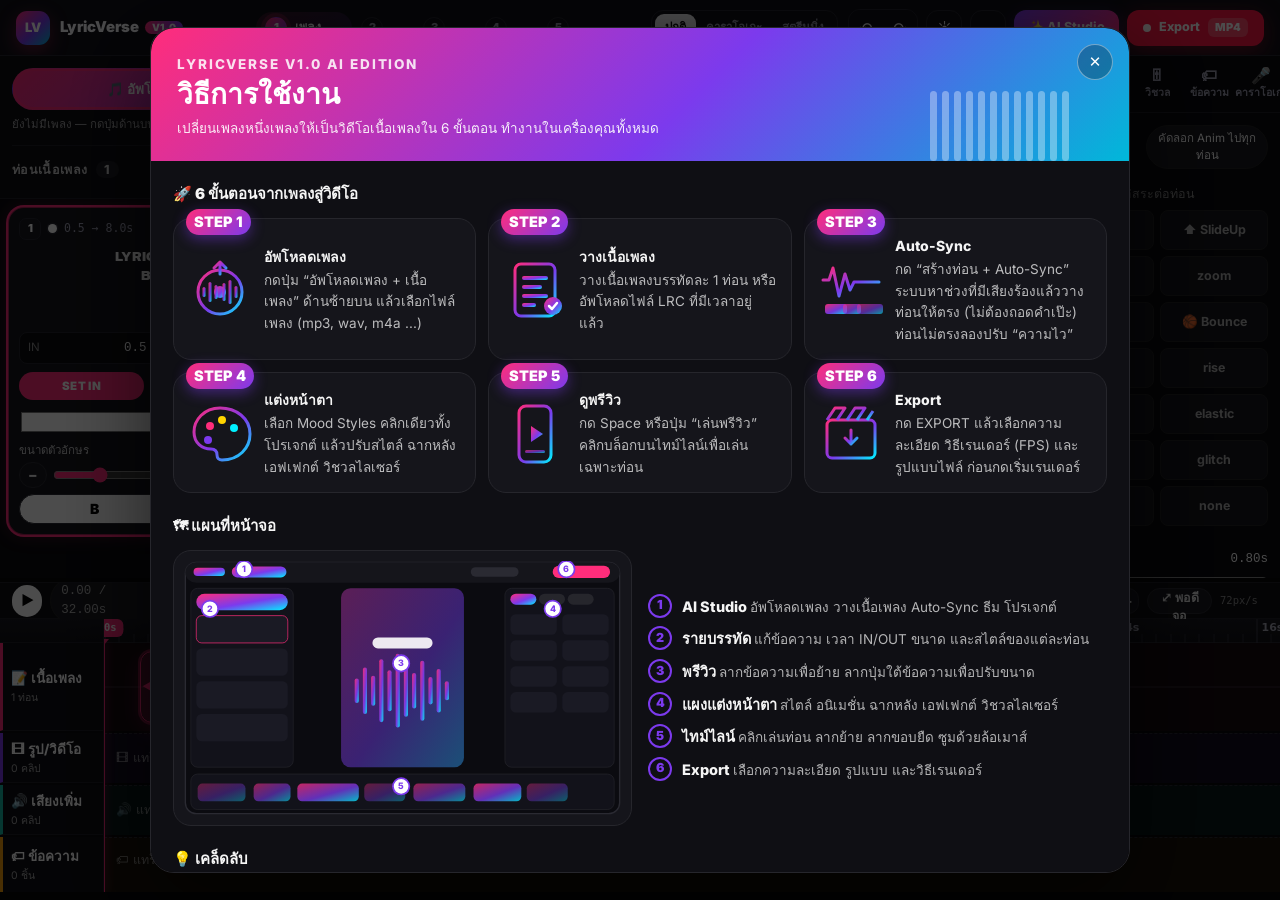
==== commit 488e203c: "Update" ====
--- a/index.html
+++ b/index.html
@@ -5642,7 +5642,11 @@
 __xrAuto=(len)=>{const full=u&&a>0.5?a:Math.max(Qa()+0.8,8),sel=L.find((x)=>x.id===d),st=+(sel?sel.in:m).toFixed(1),A0=Math.max(0,Math.min(st,full-1)),B0=+Math.min(full,A0+len).toFixed(1);__xrSet({on:!0,a:A0,b:B0});return[A0,B0]},
 __expPresets=[["short","📱","คลิปสั้นแนวตั้ง","9:16 • 1080p • 30fps • ตัดช่วง 60 วิ","สำหรับแอปวิดีโอสั้นและสตอรี่","9:16",1080,"f30",60],["wide","📺","วิดีโอแนวนอนเต็มเพลง","16:9 • 1080p • 60fps • ทั้งเพลง","สำหรับเว็บวิดีโอและหน้าจอใหญ่","16:9",1080,"f60",0],["square","🟦","โพสต์สี่เหลี่ยม","1:1 • 1080p • 30fps • ตัดช่วง 60 วิ","สำหรับโพสต์ฟีดโซเชียล","1:1",1080,"f30",60],["draft","⚡","ร่างเร็วดูผล","สัดส่วนเดิม • 720p • 30fps","ไฟล์เล็ก เรนเดอร์ไว ไว้เช็กก่อนทำจริง",null,720,"f30",-1]],
 __expApply=(q)=>{if(q[5])W(q[5]);__setRs(q[6]);if(q[7]!=="f30"||typeof VideoEncoder!=="undefined")__setXm(typeof VideoEncoder==="undefined"?"live":q[7]);if(__m4)__setFm("mp4");if(q[8]>0){const xr=P.xr||{};if(!(xr.on&&+xr.b>+xr.a))__xrAuto(q[8]);else if(+xr.b-+xr.a>q[8]+0.01)__xrSet({b:+(+xr.a+q[8]).toFixed(1)})}else if(q[8]===0)__xrSet({on:!1});__tst(q[1]+" ใช้ชุดค่า "+q[2]+" แล้ว • ตรวจช่วงและกดเริ่มเรนเดอร์ได้เลย")},
-__expDlg=()=>{const bd="1px solid "+(w?"#e7e5e4":"#26262c"),can=typeof VideoEncoder!=="undefined"&&typeof Mp4Muxer!=="undefined",modes=__rmodes.filter((o)=>can||o[0]==="live"),ress=[[720,"720p","เบาเครื่อง ไฟล์เล็ก"],[1080,"1080p (Full HD)","แนะนำ ใช้ได้ทั่วไป"],[1440,"1440p (2K)","คมขึ้น ใช้เครื่องแรงขึ้น"],[2160,"2160p (4K)","คมสุด เครื่องแรงเท่านั้น"]],hasA=!!(u&&a>0.5),dur=hasA?a+1:Math.max(Qa()+0.8,8),mbps=__bps()/1e6,mb0=0,fps=__xm==="f30"?30:60,XR=__xrGet(dur),span=XR.b-XR.a,fmts=[["mp4","MP4","เปิดได้เกือบทุกที่ (มือถือ โปรแกรมตัดต่อ โซเชียล)"],["webm","WebM","เหมาะกับเบราว์เซอร์ ไฟล์เล็ก บางโปรแกรมเปิดไม่ได้"]].filter((o)=>o[0]!=="mp4"||__m4),pill=(on)=>({textAlign:"left",padding:"10px 12px",borderRadius:14,cursor:"pointer",border:on?"2px solid #ff2d7b":bd,background:on?"linear-gradient(135deg,#ff2d7b18,#7c3aed18)":w?"#fafaf9":"#15151b",color:"inherit",display:"grid",gap:2});return h("div",{onClick:()=>__setExo(!1),style:{position:"fixed",inset:0,zIndex:85,background:"rgba(0,0,0,.68)",display:"grid",placeItems:"center",padding:16,animation:"lvFade .18s ease-out"},children:h("div",{onClick:(o)=>o.stopPropagation(),style:{width:"min(820px,100%)",maxHeight:"94vh",overflow:"auto",borderRadius:22,padding:22,background:w?"#fff":"#0f0f14",color:w?"#1c1917":"#f5f5f5",border:bd,boxShadow:"0 30px 90px rgba(0,0,0,.55)",animation:"lvPop .22s ease-out",display:"grid",gap:16},children:[h("div",{style:{display:"flex",justifyContent:"space-between",alignItems:"flex-start",gap:10},children:[h("div",{children:[p("div",{style:{fontSize:19,fontWeight:900},children:"⬇ ตั้งค่าก่อนเรนเดอร์วิดีโอ"}),p("div",{style:{fontSize:12.5,opacity:.65,marginTop:3},children:"เลือกความละเอียด วิธีเรนเดอร์ (FPS) และรูปแบบไฟล์ แล้วกดเริ่มเรนเดอร์"})]}),p("button",{onClick:()=>__setExo(!1),title:"ปิด (Esc)",style:{...__bt(w,!1),width:36,padding:0,flexShrink:0},children:"✕"})]}),h("div",{children:[p("div",{style:{fontWeight:800,fontSize:13.5,marginBottom:8},children:"⚡ ชุดค่าสำเร็จรูป"}),p("div",{style:{display:"grid",gridTemplateColumns:"repeat(auto-fit,minmax(170px,1fr))",gap:8},children:__expPresets.map((q)=>h("button",{onClick:()=>__expApply(q),title:q[4],style:pill(!1),children:[p("b",{style:{fontSize:13.5},children:q[1]+" "+q[2]}),p("span",{style:{fontSize:11.5,opacity:.8},children:q[3]}),p("span",{style:{fontSize:11,opacity:.6},children:q[4]})]},q[0]))}),p("div",{style:{fontSize:11,opacity:.55,marginTop:6},children:"กดแล้วตั้งสัดส่วน ความละเอียด FPS รูปแบบไฟล์ และช่วงให้ ปรับต่อเองได้ด้านล่าง"})]}),h("div",{children:[p("div",{style:{fontWeight:800,fontSize:13.5,marginBottom:8},children:"1) ความละเอียด"}),p("div",{style:{display:"grid",gridTemplateColumns:"repeat(auto-fit,minmax(170px,1fr))",gap:8},children:ress.map((o)=>{const dm=__dims(o[0]);return h("button",{onClick:()=>__setRs(o[0]),style:pill(__rs===o[0]),children:[p("b",{style:{fontSize:13.5},children:o[1]}),p("span",{style:{fontSize:12,opacity:.8,fontFamily:"monospace"},children:dm[0]+"×"+dm[1]}),p("span",{style:{fontSize:11.5,opacity:.65},children:o[2]})]},o[0])})})]}),h("div",{children:[p("div",{style:{fontWeight:800,fontSize:13.5,marginBottom:8},children:"2) วิธีเรนเดอร์ / FPS"}),p("div",{style:{display:"grid",gridTemplateColumns:"repeat(auto-fit,minmax(230px,1fr))",gap:8},children:modes.map((o)=>h("button",{onClick:()=>__setXm(o[0]),style:pill(__xm===o[0]),children:[p("b",{style:{fontSize:13.5},children:o[1]}),p("span",{style:{fontSize:12,fontWeight:700,lineHeight:1.5},children:"✅ "+o[2]}),p("span",{style:{fontSize:11.5,opacity:.75,lineHeight:1.55},children:"⏱ "+o[3]}),p("span",{style:{fontSize:11.5,opacity:.75},children:"👍 เหมาะกับ: "+o[4]})]},o[0]))}),!can&&p("div",{style:{fontSize:11.5,opacity:.65,marginTop:6},children:"เบราว์เซอร์นี้ไม่รองรับการเรนเดอร์ทีละเฟรม จึงมีเฉพาะแบบอัดสด (ลองใช้ Chrome หรือ Edge รุ่นใหม่)"})]}),h("div",{children:[p("div",{style:{fontWeight:800,fontSize:13.5,marginBottom:8},children:"3) รูปแบบไฟล์"}),p("div",{style:{display:"grid",gridTemplateColumns:"repeat(auto-fit,minmax(230px,1fr))",gap:8},children:fmts.map((o)=>h("button",{onClick:()=>__setFm(o[0]),style:pill(__fm===o[0]||o[0]==="webm"&&!__m4),children:[p("b",{style:{fontSize:13.5},children:o[1]}),p("span",{style:{fontSize:11.5,opacity:.7,lineHeight:1.5},children:o[2]})]},o[0]))})]}),h("div",{children:[p("div",{style:{fontWeight:800,fontSize:13.5,marginBottom:8},children:"4) ช่วงที่จะส่งออก"}),p("div",{style:{display:"grid",gridTemplateColumns:"1fr 1fr",gap:8},children:[h("button",{onClick:()=>__xrSet({on:!1}),style:pill(!XR.part&&!(P.xr&&P.xr.on)),children:[p("b",{style:{fontSize:13.5},children:"🎵 ทั้งเพลง"}),p("span",{style:{fontSize:11.5,opacity:.7},children:"ยาว "+Math.round(dur)+" วินาที"})]}),h("button",{onClick:()=>{const xr=P.xr||{};if(xr.on)return;if(+xr.b>+xr.a)__xrSet({on:!0});else __xrAuto(30)},style:pill(!!(P.xr&&P.xr.on)),children:[p("b",{style:{fontSize:13.5},children:"✂ เฉพาะช่วง"}),p("span",{style:{fontSize:11.5,opacity:.7},children:"เช่น ท่อนฮุคสำหรับคลิปโปรโมท"})]})]}),P.xr&&P.xr.on?h("div",{style:{display:"grid",gap:8,marginTop:10},children:[...[["เริ่ม","a"],["จบ","b"]].map((q)=>h("div",{style:{display:"grid",gridTemplateColumns:"44px 1fr auto",gap:8,alignItems:"center"},children:[p("span",{style:{fontSize:12.5,opacity:.8},children:q[0]}),p("input",{type:"number",min:0,step:0.1,value:+(P.xr[q[1]]||0),"aria-label":"เวลา"+q[0]+"ของช่วงที่ส่งออก",onChange:(o)=>__xrSet({[q[1]]:Math.max(0,parseFloat(o.target.value)||0)}),style:{height:36,borderRadius:10,padding:"0 10px",fontSize:13,background:w?"#fafaf9":"#15151b",color:"inherit",border:bd,minWidth:0}}),p("button",{onClick:()=>__xrSet({[q[1]]:+m.toFixed(1)}),title:"ใช้เวลาหัวอ่าน ("+m.toFixed(1)+" วิ)",style:{...__bt(w,!1),height:34,fontSize:11.5},children:"⏱ หัวอ่าน"})]},q[1])),h("div",{style:{display:"flex",gap:6,flexWrap:"wrap"},children:[d&&L.find((x)=>x.id===d)?p("button",{onClick:()=>{const x=L.find((z)=>z.id===d);__xrSet({on:!0,a:+Math.max(0,x.in-0.5).toFixed(1),b:+(x.out+0.8).toFixed(1)})},style:{...__bt(w,!1),height:32,fontSize:11.5},children:"🎯 ท่อนที่เลือก"}):null,__ms.length>1?p("button",{onClick:()=>{const xs=L.filter((x)=>__ms.includes(x.id));__xrSet({on:!0,a:+Math.max(0,Math.min(...xs.map((x)=>x.in))-0.5).toFixed(1),b:+(Math.max(...xs.map((x)=>x.out))+0.8).toFixed(1)})},style:{...__bt(w,!1),height:32,fontSize:11.5},children:"☑ ท่อนที่เลือกไว้ทั้งหมด"}):null,...[15,30,60,90].map((n2)=>p("button",{onClick:()=>{const A0=+(P.xr.a||0);__xrSet({b:+Math.min(dur,A0+n2).toFixed(1)})},style:{...__bt(w,!1),height:32,fontSize:11.5},children:n2+" วิ"},n2))]}),p("div",{style:{fontSize:11.5,opacity:.7},children:"ช่วง "+XR.a.toFixed(1)+" – "+XR.b.toFixed(1)+" วิ (ยาว "+span.toFixed(1)+" วิ)"+(+(P.xr.b||0)<=+(P.xr.a||0)?" • ⚠ เวลาจบต้องมากกว่าเวลาเริ่ม":"")+" • เสียงเฟดเข้า-ออกสั้นๆ ที่ปลายช่วง"})]}):null]}),h("div",{style:{padding:"12px 14px",borderRadius:14,border:"1px dashed "+(w?"#d6d3d1":"#34343c"),fontSize:12.5,lineHeight:1.7},children:[p("b",{children:"สรุป: "}),K+" • "+__dims(__rs)[0]+"×"+__dims(__rs)[1]+" • "+(__xm==="live"?"อัดสด 60":fps)+" fps • "+(__fm==="mp4"&&__m4?"MP4":"WebM")+" • "+(XR.part?"ช่วง "+XR.a.toFixed(1)+"–"+XR.b.toFixed(1)+" วิ (ยาว "+span.toFixed(1)+" วิ)":"ทั้งเพลง ยาวประมาณ "+Math.round(dur)+" วินาที")+" • ไฟล์ประมาณ "+Math.max(1,Math.round((mbps*span/8)+(hasA?0.024*span:0)))+" MB (ประมาณการ)"]}),h("div",{style:{display:"flex",justifyContent:"flex-end",gap:8,flexWrap:"wrap"},children:[p("button",{onClick:()=>__setExo(!1),style:__bt(w,!1),children:"ยกเลิก"}),p("button",{onClick:()=>{__setExo(!1);Kx()},style:{...__bt(w,!0),padding:"0 26px",height:40},children:"🎬 เริ่มเรนเดอร์"})]})]})})},
+__xpGo=(t2)=>{const x=Math.max(0,t2);if(u&&e.current)e.current.currentTime=x;N(x)},
+__xpRef=(el)=>{window.__xpCv=el;if(!el||window.__xpRAF)return;const loop=()=>{const cv=window.__xpCv;if(!cv||!cv.isConnected){window.__xpRAF=0;window.__xpRange=0;return}window.__xpRAF=requestAnimationFrame(loop);const S=window.__xpS;if(!S||S.busy())return;const now=performance.now(),tm=S.time(),pl=S.playing(),bx2=cv.closest("[data-xp]");if(bx2){const ph=bx2.querySelector("[data-xp-ph]"),tx=bx2.querySelector("[data-xp-t]"),bt=bx2.querySelector("[data-xp-btn]");if(ph)ph.style.left=Math.max(0,Math.min(100,tm/S.dur*100))+"%";if(tx)tx.textContent=S.fmt(tm)+" / "+S.fmt(S.dur);if(bt)bt.textContent=pl?"⏸ หยุด":"▶ เล่น"}if(Math.abs(tm-(window.__xpLT??-9))<1e-4&&now-(window.__xpLD||0)<500)return;if(now-(window.__xpLD||0)<28)return;window.__xpLT=tm;window.__xpLD=now;if(window.__xpRange&&pl&&tm>=S.B-0.03){window.__xpRange=0;S.pause();S.go(S.A);return}let q=null;const an=S.an();if(an&&pl){q=new Uint8Array(an.frequencyBinCount);an.getByteFrequencyData(q)}else{q=new Uint8Array(128);for(let H=0;H<128;H++)q[H]=64+Math.sin(tm*3+H*0.22)*42}try{S.clipSync(tm,pl);S.Bd(tm,q);const src=S.cv();if(src&&src.width){const c2=cv.getContext("2d");c2.fillStyle="#000";c2.fillRect(0,0,cv.width,cv.height);c2.drawImage(src,0,0,cv.width,cv.height)}}catch(err){}};window.__xpRAF=requestAnimationFrame(loop)},
+__xpDown=(ev)=>{const S=window.__xpS;if(!S)return;ev.preventDefault();const bar=ev.currentTarget,r0=bar.getBoundingClientRect(),tAt=(x)=>Math.max(0,Math.min(S.dur,(x-r0.left)/r0.width*S.dur)),on=S.on,ax=r0.left+S.A/S.dur*r0.width,bx=r0.left+S.B/S.dur*r0.width;let md="seek";if(on&&Math.abs(ev.clientX-ax)<=10&&Math.abs(ev.clientX-ax)<=Math.abs(ev.clientX-bx))md="a";else if(on&&Math.abs(ev.clientX-bx)<=10)md="b";if(S.playing()&&!u)S.pause();window.__xpRange=0;const ap=(x)=>{const t2=tAt(x);if(md==="a"){const v2=+Math.min(t2,S.B-0.5).toFixed(1);__xrSet({on:!0,a:Math.max(0,v2)});__xpGo(Math.max(0,v2))}else if(md==="b"){const v2=+Math.max(t2,S.A+0.5).toFixed(1);__xrSet({on:!0,b:Math.min(S.dur,v2)});__xpGo(Math.min(S.dur,v2))}else __xpGo(t2)};ap(ev.clientX);const mv=(e2)=>ap(e2.clientX),upf=()=>{removeEventListener("pointermove",mv);removeEventListener("pointerup",upf);removeEventListener("pointercancel",upf)};addEventListener("pointermove",mv);addEventListener("pointerup",upf);addEventListener("pointercancel",upf)},
+__xpView=(dur,XR,bd)=>{const ar=K==="16:9"?16/9:K==="9:16"?9/16:1,H0=K==="9:16"?300:K==="1:1"?250:240,W0=Math.round(H0*ar),xr=P.xr||{},on=!!xr.on,A0=on?XR.a:0,B0=on?XR.b:dur,pct=(x)=>Math.max(0,Math.min(100,x/dur*100)),fmt=(x)=>{x=Math.max(0,x);const mm=Math.floor(x/60),ss=x-mm*60;return mm+":"+(ss<10?"0":"")+ss.toFixed(1)},sb={...__bt(w,!1),height:34,fontSize:12};window.__xpPl=()=>!!g;window.__xpS={Bd,dur,on,A:A0,B:B0,busy:()=>!!Md,time:()=>u&&e.current?e.current.currentTime:m,playing:()=>u&&e.current?!e.current.paused:!!window.__xpPl(),pause:()=>{if(u&&e.current?!e.current.paused:g)za()},go:__xpGo,an:()=>t.current,cv:()=>$u.current,clipSync:(t2,pl)=>__clipSync(t2,pl,__clips),fmt};return h("div",{"data-xp":1,style:{display:"grid",gap:10,marginBottom:12,padding:12,borderRadius:16,border:bd,background:w?"#fafaf9":"#0b0b10"},children:[p("div",{style:{display:"grid",placeItems:"center",background:"#000",borderRadius:12,padding:8},children:p("canvas",{ref:__xpRef,width:W0*2,height:H0*2,"aria-label":"ภาพตัวอย่างวิดีโอที่จะส่งออก",style:{width:W0,height:H0,maxWidth:"100%",objectFit:"contain",borderRadius:8,background:"#111"}})}),h("div",{onPointerDown:__xpDown,role:"slider","aria-label":"ตำแหน่งเวลา","aria-valuemin":0,"aria-valuemax":Math.round(dur),"aria-valuenow":Math.round(m),style:{position:"relative",height:46,borderRadius:10,background:w?"#e7e5e4":"#1b1b22",cursor:"pointer",touchAction:"none",userSelect:"none",overflow:"visible"},children:[...L.map((x)=>p("div",{style:{position:"absolute",bottom:4,height:8,left:pct(x.in)+"%",width:Math.max(0.3,pct(x.out)-pct(x.in))+"%",borderRadius:3,background:w?"#a8a29e":"#4a4a58",pointerEvents:"none"}},"l"+x.id)),on&&p("div",{style:{position:"absolute",top:0,bottom:0,left:pct(A0)+"%",width:Math.max(0.5,pct(B0)-pct(A0))+"%",background:"linear-gradient(135deg,#ff2d7b40,#7c3aed40)",borderLeft:"4px solid #ff2d7b",borderRight:"4px solid #ff2d7b",borderRadius:6,pointerEvents:"none",boxSizing:"border-box"}}),p("div",{"data-xp-ph":1,style:{position:"absolute",top:-5,bottom:-5,width:2,marginLeft:-1,left:pct(m)+"%",background:w?"#1c1917":"#fff",boxShadow:"0 0 8px rgba(255,255,255,.6)",pointerEvents:"none"}})]}),h("div",{style:{display:"flex",gap:6,flexWrap:"wrap",alignItems:"center"},children:[p("button",{"data-xp-btn":1,onClick:()=>{window.__xpRange=0;za()},style:{...__bt(w,!0),height:34,fontSize:12.5,minWidth:84},children:g?"⏸ หยุด":"▶ เล่น"}),on&&p("button",{onClick:()=>{__xpGo(A0);window.__xpRange=1;if(!g)setTimeout(()=>za(),60)},style:sb,children:"🔁 เล่นเฉพาะช่วง"}),p("span",{"data-xp-t":1,style:{fontFamily:"monospace",fontSize:12,opacity:.8},children:fmt(m)+" / "+fmt(dur)}),p("div",{style:{flex:1}}),p("button",{onClick:()=>{const t2=+(window.__xpS?window.__xpS.time():m).toFixed(1),b2=on&&+xr.b>t2+0.5?+xr.b:Math.min(dur,t2+30);__xrSet({on:!0,a:t2,b:+b2.toFixed(1)})},title:"ใช้ตำแหน่งปัจจุบันเป็นจุดเริ่ม",style:sb,children:"[ ตั้งจุดเริ่ม"}),p("button",{onClick:()=>{const t2=+(window.__xpS?window.__xpS.time():m).toFixed(1),a2=on&&+xr.a<t2-0.5?+xr.a:Math.max(0,t2-30);__xrSet({on:!0,a:+a2.toFixed(1),b:t2})},title:"ใช้ตำแหน่งปัจจุบันเป็นจุดจบ",style:sb,children:"] ตั้งจุดจบ"})]}),p("div",{style:{fontSize:11,opacity:.6,lineHeight:1.5},children:"คลิกหรือลากบนแถบเพื่อเลื่อนดู • ลากขอบสีชมพูเพื่อปรับช่วง • แถบเทาคือท่อนเนื้อเพลง • ภาพนี้มาจากตัวเรนเดอร์เดียวกับไฟล์ที่จะได้ (ความละเอียดย่อ)"})]})},
+__expDlg=()=>{const bd="1px solid "+(w?"#e7e5e4":"#26262c"),can=typeof VideoEncoder!=="undefined"&&typeof Mp4Muxer!=="undefined",modes=__rmodes.filter((o)=>can||o[0]==="live"),ress=[[720,"720p","เบาเครื่อง ไฟล์เล็ก"],[1080,"1080p (Full HD)","แนะนำ ใช้ได้ทั่วไป"],[1440,"1440p (2K)","คมขึ้น ใช้เครื่องแรงขึ้น"],[2160,"2160p (4K)","คมสุด เครื่องแรงเท่านั้น"]],hasA=!!(u&&a>0.5),dur=hasA?a+1:Math.max(Qa()+0.8,8),mbps=__bps()/1e6,mb0=0,fps=__xm==="f30"?30:60,XR=__xrGet(dur),span=XR.b-XR.a,fmts=[["mp4","MP4","เปิดได้เกือบทุกที่ (มือถือ โปรแกรมตัดต่อ โซเชียล)"],["webm","WebM","เหมาะกับเบราว์เซอร์ ไฟล์เล็ก บางโปรแกรมเปิดไม่ได้"]].filter((o)=>o[0]!=="mp4"||__m4),pill=(on)=>({textAlign:"left",padding:"10px 12px",borderRadius:14,cursor:"pointer",border:on?"2px solid #ff2d7b":bd,background:on?"linear-gradient(135deg,#ff2d7b18,#7c3aed18)":w?"#fafaf9":"#15151b",color:"inherit",display:"grid",gap:2});return h("div",{onClick:()=>__setExo(!1),style:{position:"fixed",inset:0,zIndex:85,background:"rgba(0,0,0,.68)",display:"grid",placeItems:"center",padding:16,animation:"lvFade .18s ease-out"},children:h("div",{onClick:(o)=>o.stopPropagation(),style:{width:"min(820px,100%)",maxHeight:"94vh",overflow:"auto",borderRadius:22,padding:22,background:w?"#fff":"#0f0f14",color:w?"#1c1917":"#f5f5f5",border:bd,boxShadow:"0 30px 90px rgba(0,0,0,.55)",animation:"lvPop .22s ease-out",display:"grid",gap:16},children:[h("div",{style:{display:"flex",justifyContent:"space-between",alignItems:"flex-start",gap:10},children:[h("div",{children:[p("div",{style:{fontSize:19,fontWeight:900},children:"⬇ ตั้งค่าก่อนเรนเดอร์วิดีโอ"}),p("div",{style:{fontSize:12.5,opacity:.65,marginTop:3},children:"เลือกความละเอียด วิธีเรนเดอร์ (FPS) และรูปแบบไฟล์ แล้วกดเริ่มเรนเดอร์"})]}),p("button",{onClick:()=>__setExo(!1),title:"ปิด (Esc)",style:{...__bt(w,!1),width:36,padding:0,flexShrink:0},children:"✕"})]}),h("div",{children:[p("div",{style:{fontWeight:800,fontSize:13.5,marginBottom:8},children:"⚡ ชุดค่าสำเร็จรูป"}),p("div",{style:{display:"grid",gridTemplateColumns:"repeat(auto-fit,minmax(170px,1fr))",gap:8},children:__expPresets.map((q)=>h("button",{onClick:()=>__expApply(q),title:q[4],style:pill(!1),children:[p("b",{style:{fontSize:13.5},children:q[1]+" "+q[2]}),p("span",{style:{fontSize:11.5,opacity:.8},children:q[3]}),p("span",{style:{fontSize:11,opacity:.6},children:q[4]})]},q[0]))}),p("div",{style:{fontSize:11,opacity:.55,marginTop:6},children:"กดแล้วตั้งสัดส่วน ความละเอียด FPS รูปแบบไฟล์ และช่วงให้ ปรับต่อเองได้ด้านล่าง"})]}),h("div",{children:[p("div",{style:{fontWeight:800,fontSize:13.5,marginBottom:8},children:"1) ความละเอียด"}),p("div",{style:{display:"grid",gridTemplateColumns:"repeat(auto-fit,minmax(170px,1fr))",gap:8},children:ress.map((o)=>{const dm=__dims(o[0]);return h("button",{onClick:()=>__setRs(o[0]),style:pill(__rs===o[0]),children:[p("b",{style:{fontSize:13.5},children:o[1]}),p("span",{style:{fontSize:12,opacity:.8,fontFamily:"monospace"},children:dm[0]+"×"+dm[1]}),p("span",{style:{fontSize:11.5,opacity:.65},children:o[2]})]},o[0])})})]}),h("div",{children:[p("div",{style:{fontWeight:800,fontSize:13.5,marginBottom:8},children:"2) วิธีเรนเดอร์ / FPS"}),p("div",{style:{display:"grid",gridTemplateColumns:"repeat(auto-fit,minmax(230px,1fr))",gap:8},children:modes.map((o)=>h("button",{onClick:()=>__setXm(o[0]),style:pill(__xm===o[0]),children:[p("b",{style:{fontSize:13.5},children:o[1]}),p("span",{style:{fontSize:12,fontWeight:700,lineHeight:1.5},children:"✅ "+o[2]}),p("span",{style:{fontSize:11.5,opacity:.75,lineHeight:1.55},children:"⏱ "+o[3]}),p("span",{style:{fontSize:11.5,opacity:.75},children:"👍 เหมาะกับ: "+o[4]})]},o[0]))}),!can&&p("div",{style:{fontSize:11.5,opacity:.65,marginTop:6},children:"เบราว์เซอร์นี้ไม่รองรับการเรนเดอร์ทีละเฟรม จึงมีเฉพาะแบบอัดสด (ลองใช้ Chrome หรือ Edge รุ่นใหม่)"})]}),h("div",{children:[p("div",{style:{fontWeight:800,fontSize:13.5,marginBottom:8},children:"3) รูปแบบไฟล์"}),p("div",{style:{display:"grid",gridTemplateColumns:"repeat(auto-fit,minmax(230px,1fr))",gap:8},children:fmts.map((o)=>h("button",{onClick:()=>__setFm(o[0]),style:pill(__fm===o[0]||o[0]==="webm"&&!__m4),children:[p("b",{style:{fontSize:13.5},children:o[1]}),p("span",{style:{fontSize:11.5,opacity:.7,lineHeight:1.5},children:o[2]})]},o[0]))})]}),h("div",{children:[p("div",{style:{fontWeight:800,fontSize:13.5,marginBottom:8},children:"4) ดูตัวอย่าง & เลือกช่วงที่จะส่งออก"}),__xpView(dur,XR,bd),p("div",{style:{display:"grid",gridTemplateColumns:"1fr 1fr",gap:8},children:[h("button",{onClick:()=>__xrSet({on:!1}),style:pill(!XR.part&&!(P.xr&&P.xr.on)),children:[p("b",{style:{fontSize:13.5},children:"🎵 ทั้งเพลง"}),p("span",{style:{fontSize:11.5,opacity:.7},children:"ยาว "+Math.round(dur)+" วินาที"})]}),h("button",{onClick:()=>{const xr=P.xr||{};if(xr.on)return;if(+xr.b>+xr.a)__xrSet({on:!0});else __xrAuto(30)},style:pill(!!(P.xr&&P.xr.on)),children:[p("b",{style:{fontSize:13.5},children:"✂ เฉพาะช่วง"}),p("span",{style:{fontSize:11.5,opacity:.7},children:"เช่น ท่อนฮุคสำหรับคลิปโปรโมท"})]})]}),P.xr&&P.xr.on?h("div",{style:{display:"grid",gap:8,marginTop:10},children:[...[["เริ่ม","a"],["จบ","b"]].map((q)=>h("div",{style:{display:"grid",gridTemplateColumns:"44px 1fr auto",gap:8,alignItems:"center"},children:[p("span",{style:{fontSize:12.5,opacity:.8},children:q[0]}),p("input",{type:"number",min:0,step:0.1,value:+(P.xr[q[1]]||0),"aria-label":"เวลา"+q[0]+"ของช่วงที่ส่งออก",onChange:(o)=>__xrSet({[q[1]]:Math.max(0,parseFloat(o.target.value)||0)}),style:{height:36,borderRadius:10,padding:"0 10px",fontSize:13,background:w?"#fafaf9":"#15151b",color:"inherit",border:bd,minWidth:0}}),p("button",{onClick:()=>__xrSet({[q[1]]:+m.toFixed(1)}),title:"ใช้เวลาหัวอ่าน ("+m.toFixed(1)+" วิ)",style:{...__bt(w,!1),height:34,fontSize:11.5},children:"⏱ หัวอ่าน"})]},q[1])),h("div",{style:{display:"flex",gap:6,flexWrap:"wrap"},children:[d&&L.find((x)=>x.id===d)?p("button",{onClick:()=>{const x=L.find((z)=>z.id===d);__xrSet({on:!0,a:+Math.max(0,x.in-0.5).toFixed(1),b:+(x.out+0.8).toFixed(1)})},style:{...__bt(w,!1),height:32,fontSize:11.5},children:"🎯 ท่อนที่เลือก"}):null,__ms.length>1?p("button",{onClick:()=>{const xs=L.filter((x)=>__ms.includes(x.id));__xrSet({on:!0,a:+Math.max(0,Math.min(...xs.map((x)=>x.in))-0.5).toFixed(1),b:+(Math.max(...xs.map((x)=>x.out))+0.8).toFixed(1)})},style:{...__bt(w,!1),height:32,fontSize:11.5},children:"☑ ท่อนที่เลือกไว้ทั้งหมด"}):null,...[15,30,60,90].map((n2)=>p("button",{onClick:()=>{const A0=+(P.xr.a||0);__xrSet({b:+Math.min(dur,A0+n2).toFixed(1)})},style:{...__bt(w,!1),height:32,fontSize:11.5},children:n2+" วิ"},n2))]}),p("div",{style:{fontSize:11.5,opacity:.7},children:"ช่วง "+XR.a.toFixed(1)+" – "+XR.b.toFixed(1)+" วิ (ยาว "+span.toFixed(1)+" วิ)"+(+(P.xr.b||0)<=+(P.xr.a||0)?" • ⚠ เวลาจบต้องมากกว่าเวลาเริ่ม":"")+" • เสียงเฟดเข้า-ออกสั้นๆ ที่ปลายช่วง"})]}):null]}),h("div",{style:{padding:"12px 14px",borderRadius:14,border:"1px dashed "+(w?"#d6d3d1":"#34343c"),fontSize:12.5,lineHeight:1.7},children:[p("b",{children:"สรุป: "}),K+" • "+__dims(__rs)[0]+"×"+__dims(__rs)[1]+" • "+(__xm==="live"?"อัดสด 60":fps)+" fps • "+(__fm==="mp4"&&__m4?"MP4":"WebM")+" • "+(XR.part?"ช่วง "+XR.a.toFixed(1)+"–"+XR.b.toFixed(1)+" วิ (ยาว "+span.toFixed(1)+" วิ)":"ทั้งเพลง ยาวประมาณ "+Math.round(dur)+" วินาที")+" • ไฟล์ประมาณ "+Math.max(1,Math.round((mbps*span/8)+(hasA?0.024*span:0)))+" MB (ประมาณการ)"]}),h("div",{style:{display:"flex",justifyContent:"flex-end",gap:8,flexWrap:"wrap"},children:[p("button",{onClick:()=>__setExo(!1),style:__bt(w,!1),children:"ยกเลิก"}),p("button",{onClick:()=>{__setExo(!1);Kx()},style:{...__bt(w,!0),padding:"0 26px",height:40},children:"🎬 เริ่มเรนเดอร์"})]})]})})},
 __r2=(x)=>Math.round(x*100)/100,
 __uid=()=>"p"+Date.now().toString(36)+Math.random().toString(36).slice(2,6),
 __copyItem=(cut)=>{if(__cs){const c=__clips.find((x)=>x.id===__cs);if(!c)return!1;window.__lvCB={k:"clip",d:{...c}};if(cut)__delClip(__cs);else __tst("📋 คัดลอกคลิปแล้ว • Ctrl+V วางที่ตำแหน่งหัวอ่าน");return!0}if(d){const x=L.find((q)=>q.id===d);if(!x)return!1;window.__lvCB={k:"lyric",d:JSON.parse(JSON.stringify(x))};if(cut){v((q)=>q.filter((z2)=>z2.id!==d));y("");__tst("✂ ตัดท่อนแล้ว • Ctrl+V เพื่อวาง")}else __tst("📋 คัดลอกท่อนแล้ว • Ctrl+V วางที่ตำแหน่งหัวอ่าน");return!0}return!1},
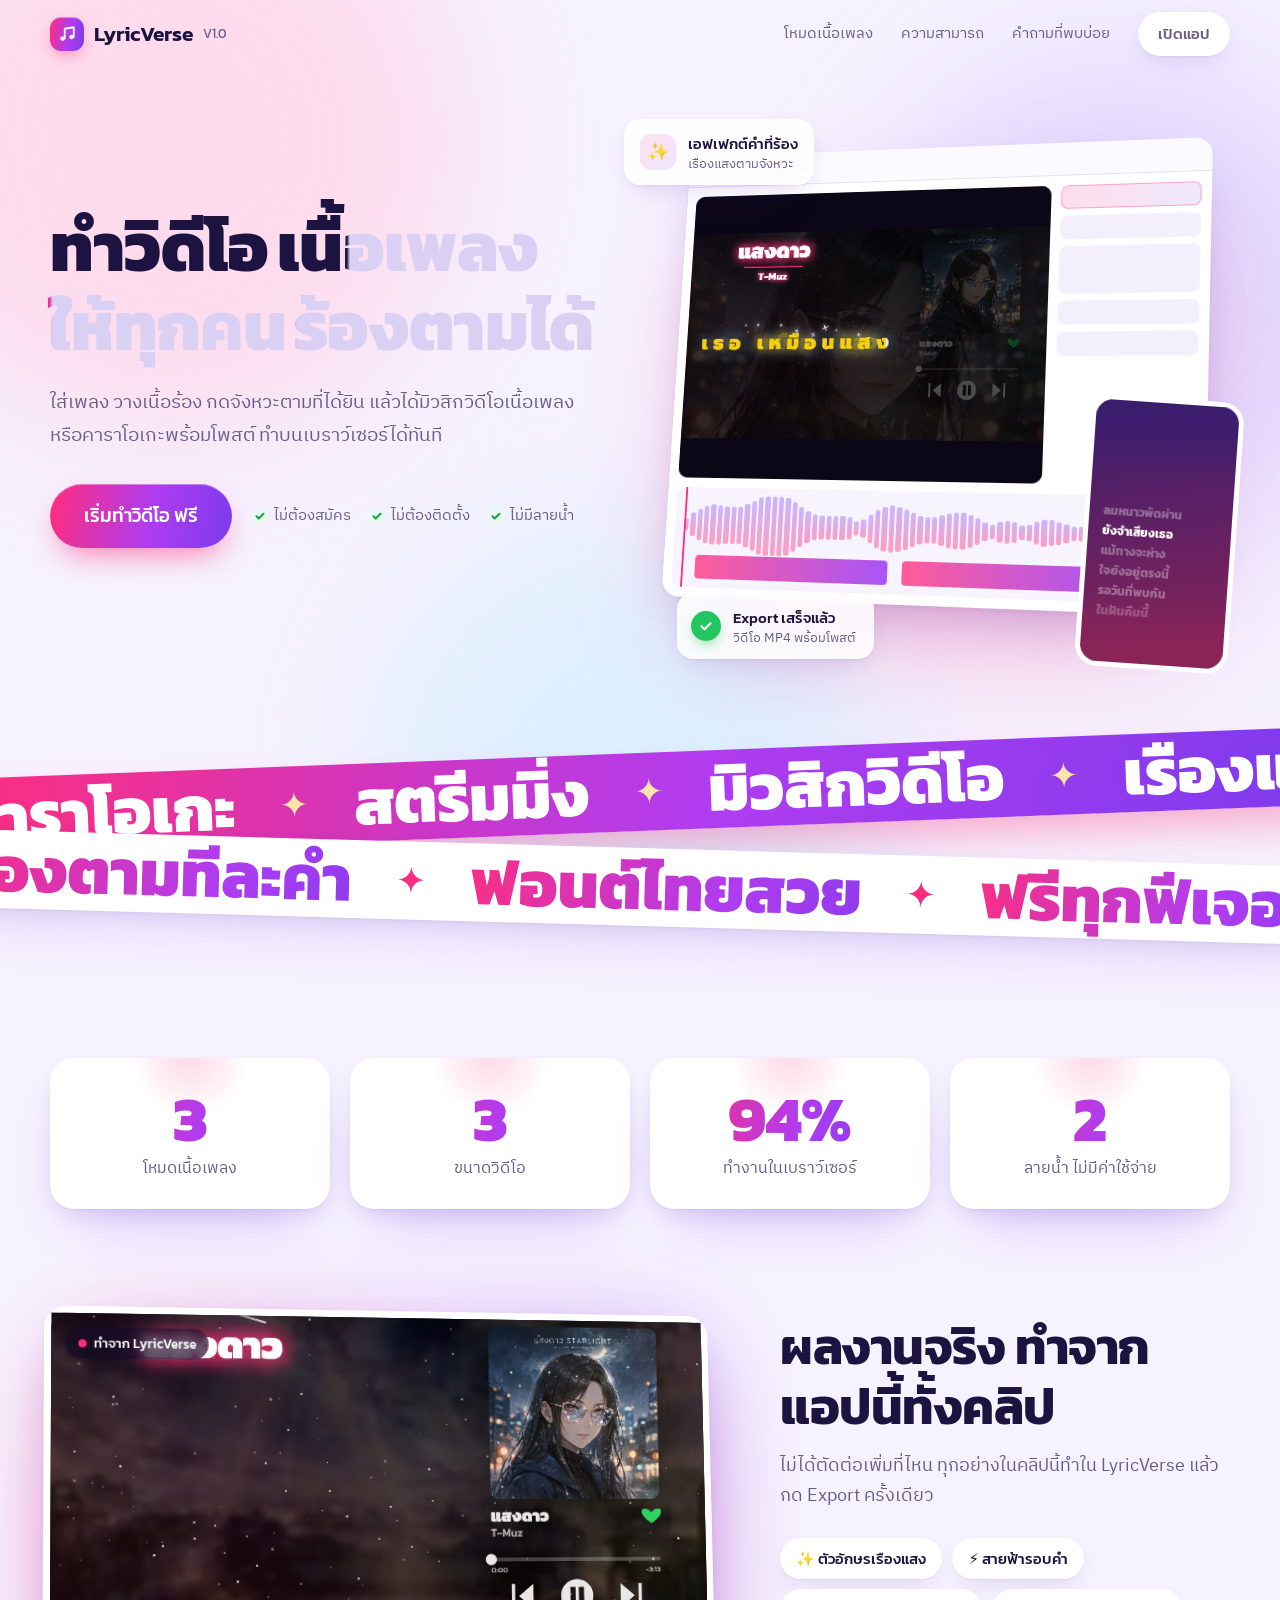
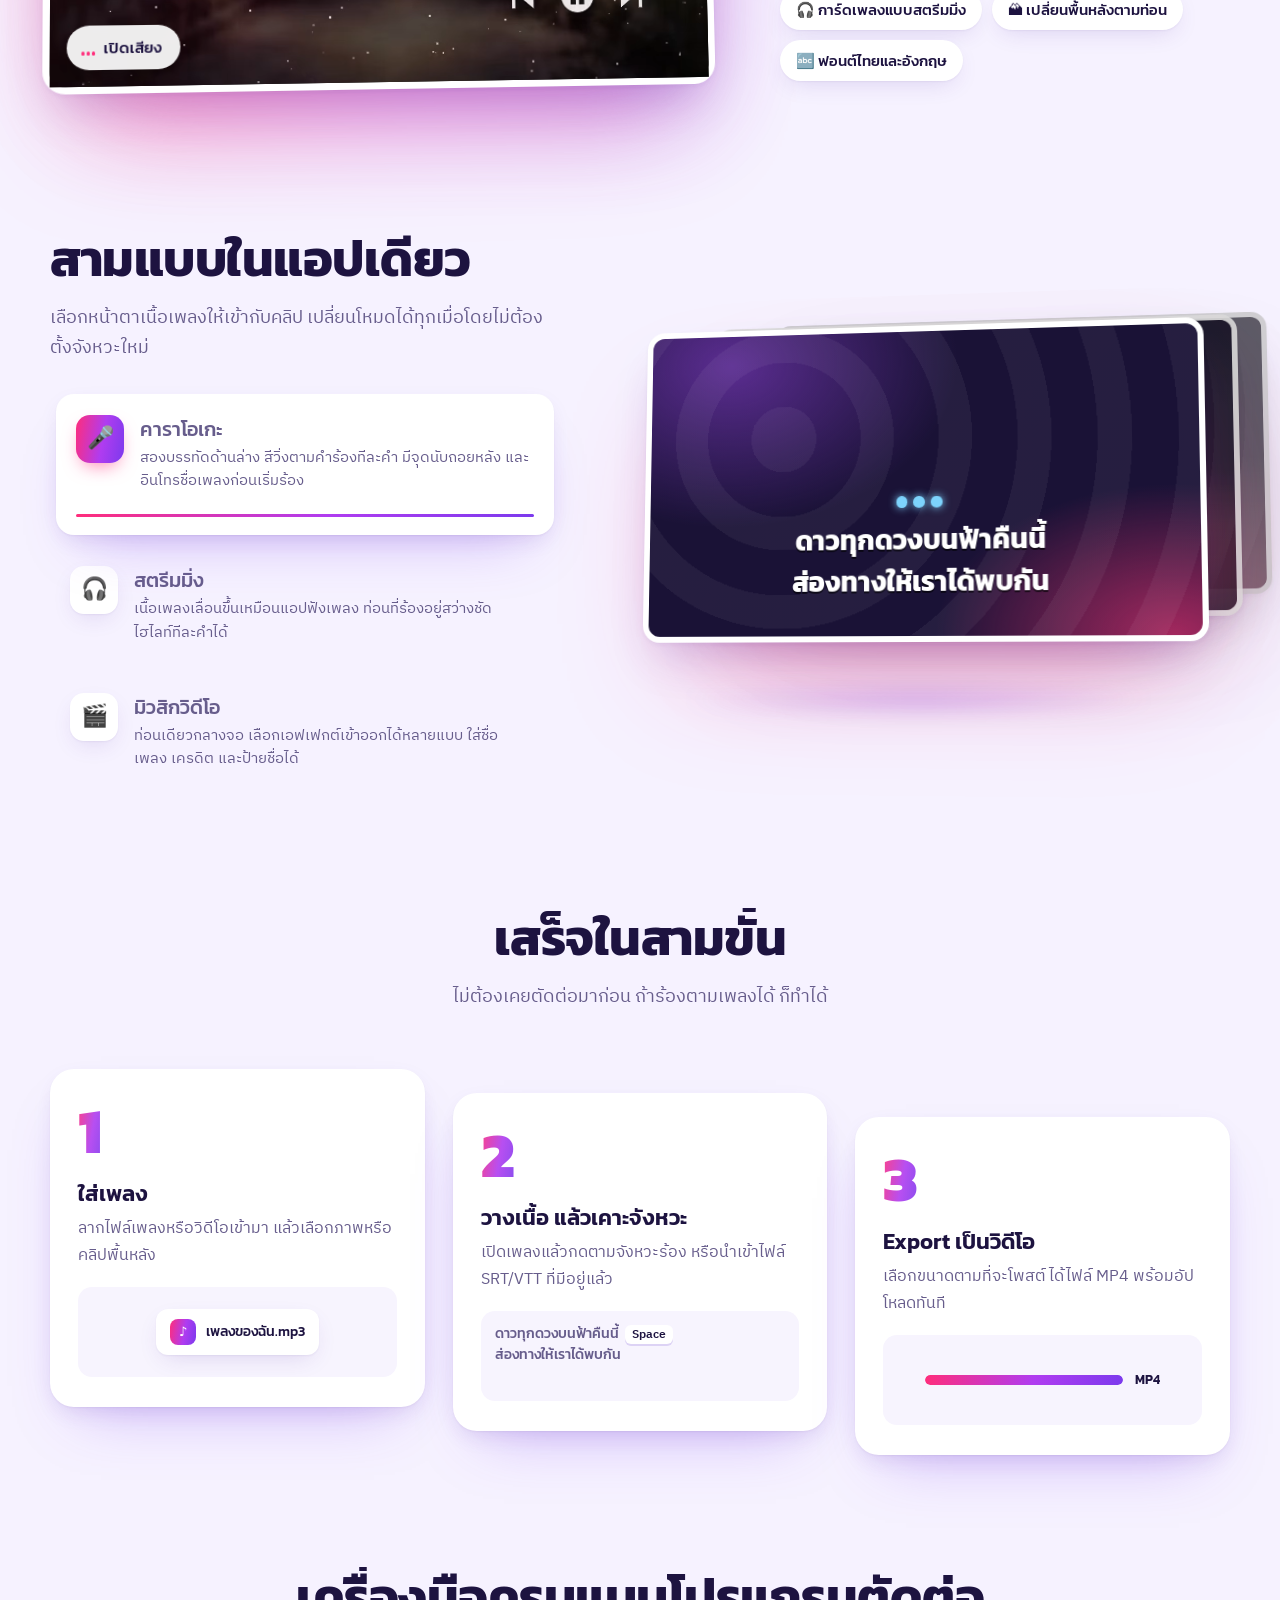
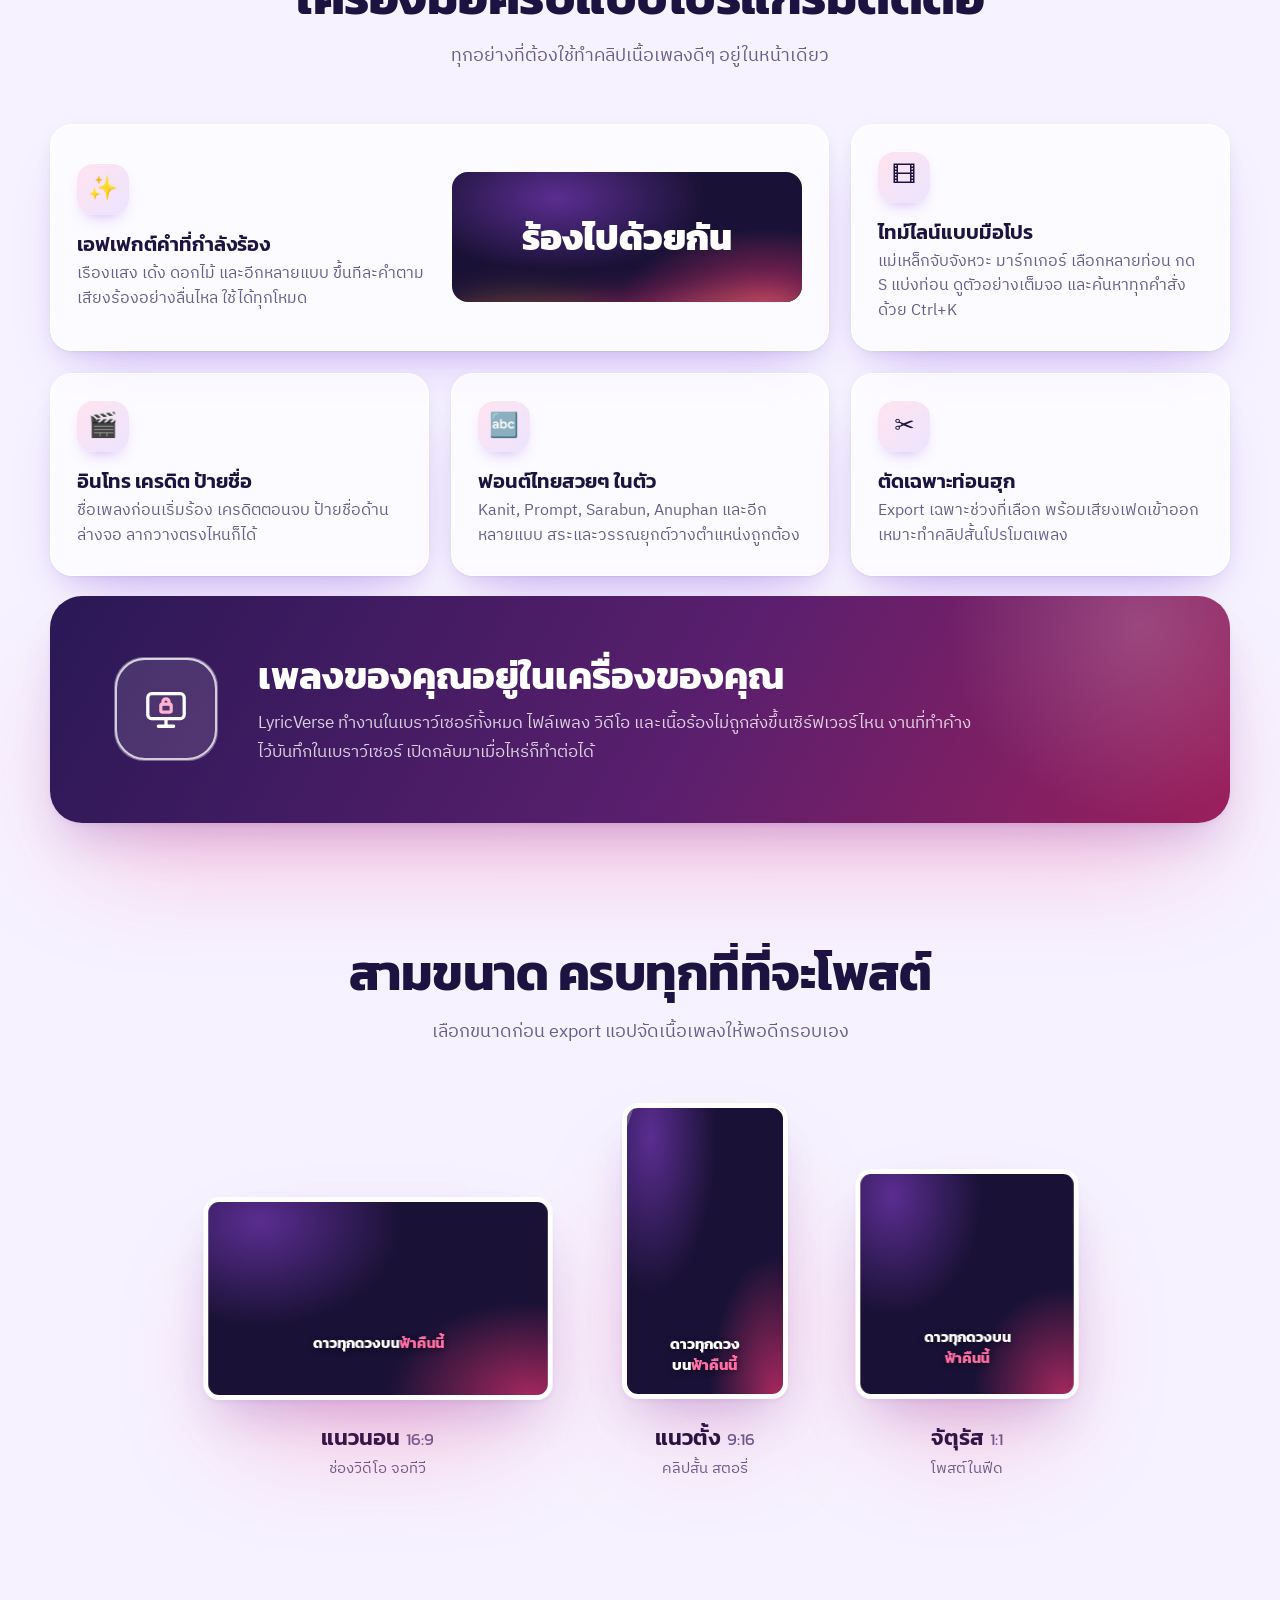
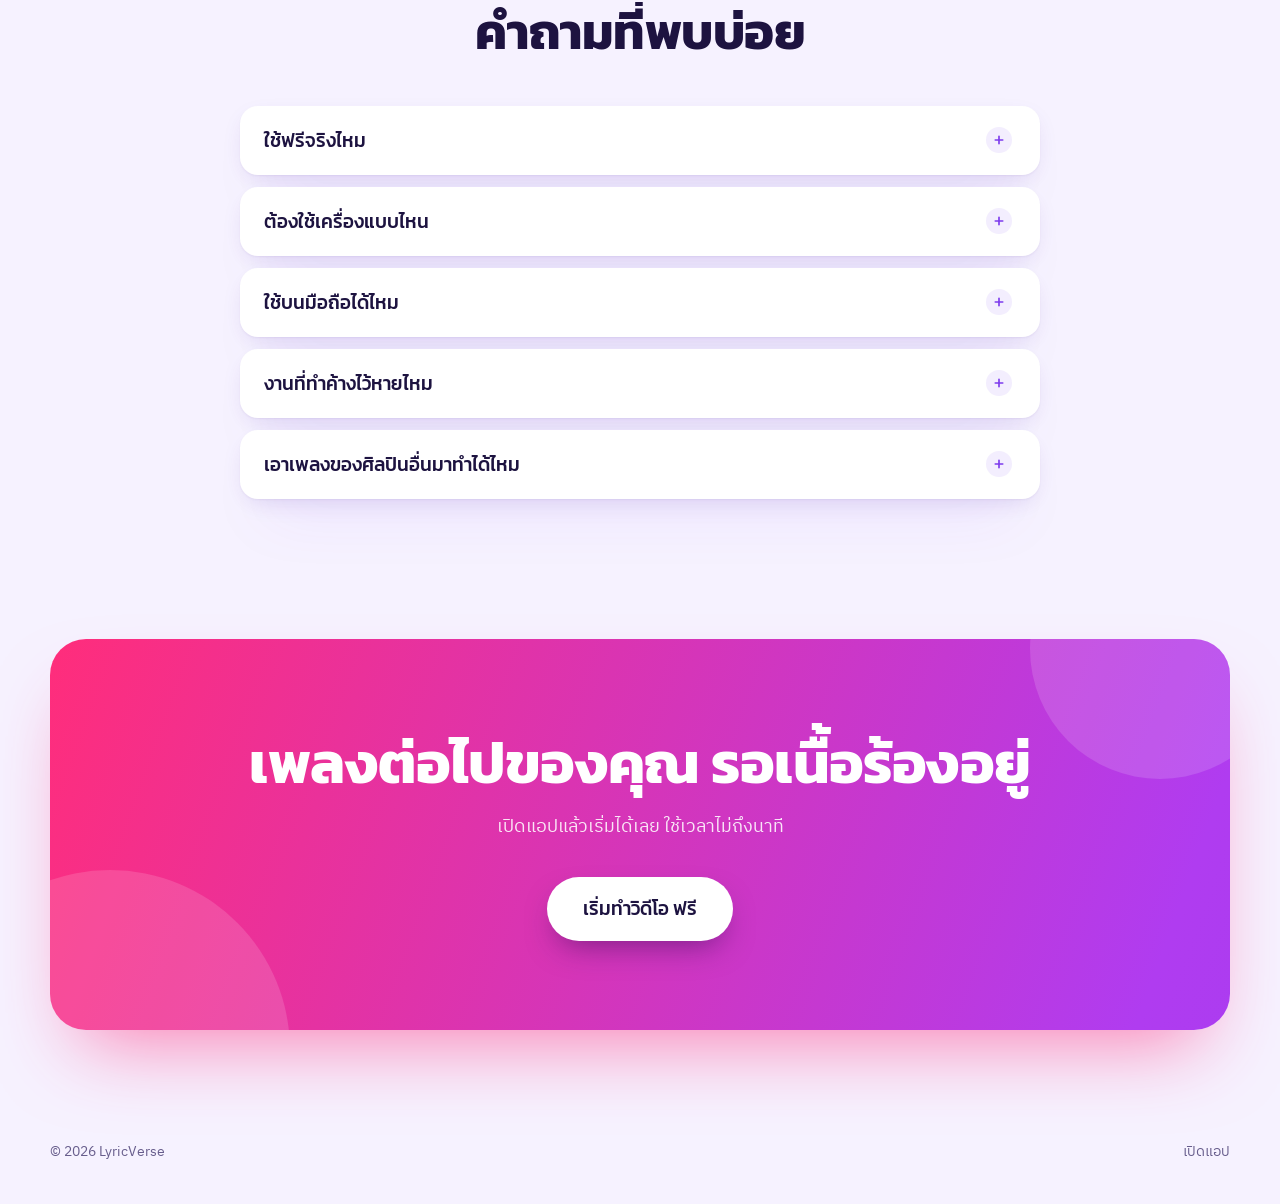
==== commit 55ed74f4: "Rename index4.html to index.html" ====
--- a/index.html
+++ b/index.html
@@ -1,5787 +1,910 @@
-<!DOCTYPE html>
-<html lang="en">
+<!doctype html>
+<html lang="th">
 <head>
-  <meta charset="UTF-8">
-  <meta name="viewport" content="width=device-width, initial-scale=1">
-  <title>LyricVerse V1.0 AI Edition</title>
-  <!-- Google tag (gtag.js) -->
+<meta charset="utf-8">
+<meta name="viewport" content="width=device-width, initial-scale=1">
+<title>LyricVerse — ทำวิดีโอเนื้อเพลงและคาราโอเกะ ฟรี บนเบราว์เซอร์</title>
+<meta name="description" content="ทำมิวสิกวิดีโอเนื้อเพลง คาราโอเกะ และเนื้อเพลงแบบสตรีมมิ่ง ได้ฟรีบนเบราว์เซอร์ ไม่ต้องสมัคร ไม่ต้องติดตั้ง ไฟล์เพลงไม่ถูกอัปโหลดออกจากเครื่อง">
+<meta property="og:title" content="LyricVerse — ทำวิดีโอเนื้อเพลงฟรี บนเบราว์เซอร์">
+<meta property="og:description" content="ใส่เพลง ใส่เนื้อ ได้วิดีโอเนื้อเพลงแบบคาราโอเกะ ฟรี ไม่ต้องติดตั้ง">
+<meta property="og:type" content="website">
+<meta name="theme-color" content="#f6f2ff">
+<link rel="preconnect" href="https://fonts.googleapis.com">
+<link rel="preconnect" href="https://fonts.gstatic.com" crossorigin>
+<link href="https://fonts.googleapis.com/css2?family=Kanit:wght@300;400;500;600;700;800&family=IBM+Plex+Sans+Thai:wght@400;500;600&display=swap" rel="stylesheet">
+
+<!-- Google Analytics (ตัวเดียวกับแอป) -->
 <script async src="https://www.googletagmanager.com/gtag/js?id=G-SN28PVM501"></script>
 <script>
   window.dataLayer = window.dataLayer || [];
   function gtag(){dataLayer.push(arguments);}
   gtag('js', new Date());
-
   gtag('config', 'G-SN28PVM501');
 </script>
-  <style>*,:after,:before{--tw-border-spacing-x:0;--tw-border-spacing-y:0;--tw-translate-x:0;--tw-translate-y:0;--tw-rotate:0;--tw-skew-x:0;--tw-skew-y:0;--tw-scale-x:1;--tw-scale-y:1;--tw-pan-x: ;--tw-pan-y: ;--tw-pinch-zoom: ;--tw-scroll-snap-strictness:proximity;--tw-gradient-from-position: ;--tw-gradient-via-position: ;--tw-gradient-to-position: ;--tw-ordinal: ;--tw-slashed-zero: ;--tw-numeric-figure: ;--tw-numeric-spacing: ;--tw-numeric-fraction: ;--tw-ring-inset: ;--tw-ring-offset-width:0px;--tw-ring-offset-color:#fff;--tw-ring-color:rgba(59,130,246,.5);--tw-ring-offset-shadow:0 0 #0000;--tw-ring-shadow:0 0 #0000;--tw-shadow:0 0 #0000;--tw-shadow-colored:0 0 #0000;--tw-blur: ;--tw-brightness: ;--tw-contrast: ;--tw-grayscale: ;--tw-hue-rotate: ;--tw-invert: ;--tw-saturate: ;--tw-sepia: ;--tw-drop-shadow: ;--tw-backdrop-blur: ;--tw-backdrop-brightness: ;--tw-backdrop-contrast: ;--tw-backdrop-grayscale: ;--tw-backdrop-hue-rotate: ;--tw-backdrop-invert: ;--tw-backdrop-opacity: ;--tw-backdrop-saturate: ;--tw-backdrop-sepia: ;--tw-contain-size: ;--tw-contain-layout: ;--tw-contain-paint: ;--tw-contain-style: }::backdrop{--tw-border-spacing-x:0;--tw-border-spacing-y:0;--tw-translate-x:0;--tw-translate-y:0;--tw-rotate:0;--tw-skew-x:0;--tw-skew-y:0;--tw-scale-x:1;--tw-scale-y:1;--tw-pan-x: ;--tw-pan-y: ;--tw-pinch-zoom: ;--tw-scroll-snap-strictness:proximity;--tw-gradient-from-position: ;--tw-gradient-via-position: ;--tw-gradient-to-position: ;--tw-ordinal: ;--tw-slashed-zero: ;--tw-numeric-figure: ;--tw-numeric-spacing: ;--tw-numeric-fraction: ;--tw-ring-inset: ;--tw-ring-offset-width:0px;--tw-ring-offset-color:#fff;--tw-ring-color:rgba(59,130,246,.5);--tw-ring-offset-shadow:0 0 #0000;--tw-ring-shadow:0 0 #0000;--tw-shadow:0 0 #0000;--tw-shadow-colored:0 0 #0000;--tw-blur: ;--tw-brightness: ;--tw-contrast: ;--tw-grayscale: ;--tw-hue-rotate: ;--tw-invert: ;--tw-saturate: ;--tw-sepia: ;--tw-drop-shadow: ;--tw-backdrop-blur: ;--tw-backdrop-brightness: ;--tw-backdrop-contrast: ;--tw-backdrop-grayscale: ;--tw-backdrop-hue-rotate: ;--tw-backdrop-invert: ;--tw-backdrop-opacity: ;--tw-backdrop-saturate: ;--tw-backdrop-sepia: ;--tw-contain-size: ;--tw-contain-layout: ;--tw-contain-paint: ;--tw-contain-style: }/*! tailwindcss v3.4.18 | MIT License | https://tailwindcss.com*/*,:after,:before{box-sizing:border-box;border:0 solid #e5e7eb}:after,:before{--tw-content:""}:host,html{line-height:1.5;-webkit-text-size-adjust:100%;-moz-tab-size:4;-o-tab-size:4;tab-size:4;font-family:ui-sans-serif,system-ui,sans-serif,Apple Color Emoji,Segoe UI Emoji,Segoe UI Symbol,Noto Color Emoji;font-feature-settings:normal;font-variation-settings:normal;-webkit-tap-highlight-color:transparent}body{line-height:inherit}hr{height:0;color:inherit;border-top-width:1px}abbr:where([title]){-webkit-text-decoration:underline dotted;text-decoration:underline dotted}h1,h2,h3,h4,h5,h6{font-size:inherit;font-weight:inherit}a{color:inherit;text-decoration:inherit}b,strong{font-weight:bolder}code,kbd,pre,samp{font-family:ui-monospace,SFMono-Regular,Menlo,Monaco,Consolas,Liberation Mono,Courier New,monospace;font-feature-settings:normal;font-variation-settings:normal;font-size:1em}small{font-size:80%}sub,sup{font-size:75%;line-height:0;position:relative;vertical-align:baseline}sub{bottom:-.25em}sup{top:-.5em}table{text-indent:0;border-color:inherit;border-collapse:collapse}button,input,optgroup,select,textarea{font-family:inherit;font-feature-settings:inherit;font-variation-settings:inherit;font-size:100%;font-weight:inherit;line-height:inherit;letter-spacing:inherit;color:inherit;margin:0;padding:0}button,select{text-transform:none}button,input:where([type=button]),input:where([type=reset]),input:where([type=submit]){-webkit-appearance:button;background-color:transparent;background-image:none}:-moz-focusring{outline:auto}:-moz-ui-invalid{box-shadow:none}progress{vertical-align:baseline}::-webkit-inner-spin-button,::-webkit-outer-spin-button{height:auto}[type=search]{-webkit-appearance:textfield;outline-offset:-2px}::-webkit-search-decoration{-webkit-appearance:none}::-webkit-file-upload-button{-webkit-appearance:button;font:inherit}summary{display:list-item}blockquote,dd,dl,figure,h1,h2,h3,h4,h5,h6,hr,p,pre{margin:0}fieldset{margin:0}fieldset,legend{padding:0}menu,ol,ul{list-style:none;margin:0;padding:0}dialog{padding:0}textarea{resize:vertical}input::-moz-placeholder,textarea::-moz-placeholder{opacity:1;color:#9ca3af}input::placeholder,textarea::placeholder{opacity:1;color:#9ca3af}[role=button],button{cursor:pointer}:disabled{cursor:default}audio,canvas,embed,iframe,img,object,svg,video{display:block;vertical-align:middle}img,video{max-width:100%;height:auto}[hidden]:where(:not([hidden=until-found])){display:none}.\!container{width:100%!important}.container{width:100%}@media (min-width:640px){.\!container{max-width:640px!important}.container{max-width:640px}}@media (min-width:768px){.\!container{max-width:768px!important}.container{max-width:768px}}@media (min-width:1024px){.\!container{max-width:1024px!important}.container{max-width:1024px}}@media (min-width:1280px){.\!container{max-width:1280px!important}.container{max-width:1280px}}@media (min-width:1536px){.\!container{max-width:1536px!important}.container{max-width:1536px}}.pointer-events-none{pointer-events:none}.pointer-events-auto{pointer-events:auto}.fixed{position:fixed}.absolute{position:absolute}.relative{position:relative}.sticky{position:sticky}.-inset-3{inset:-.75rem}.inset-0{inset:0}.-bottom-3{bottom:-.75rem}.-right-3{right:-.75rem}.-top-12{top:-3rem}.bottom-0{bottom:0}.bottom-1{bottom:.25rem}.left-0{left:0}.left-1{left:.25rem}.left-1\/2{left:50%}.left-2{left:.5rem}.right-0{right:0}.top-0{top:0}.top-1\/2{top:50%}.top-2{top:.5rem}.top-\[10px\]{top:10px}.top-\[18px\]{top:18px}.top-\[2px\]{top:2px}.z-10{z-index:10}.z-20{z-index:20}.z-30{z-index:30}.z-50{z-index:50}.z-\[4\]{z-index:4}.z-\[5\]{z-index:5}.col-span-2{grid-column:span 2/span 2}.mx-\[14px\]{margin-left:14px;margin-right:14px}.mx-auto{margin-left:auto;margin-right:auto}.mb-1{margin-bottom:.25rem}.mb-1\.5{margin-bottom:.375rem}.mb-2{margin-bottom:.5rem}.mb-3{margin-bottom:.75rem}.mb-4{margin-bottom:1rem}.ml-1{margin-left:.25rem}.ml-2{margin-left:.5rem}.ml-4{margin-left:1rem}.ml-\[1px\]{margin-left:1px}.mt-0\.5{margin-top:.125rem}.mt-1{margin-top:.25rem}.mt-2{margin-top:.5rem}.mt-4{margin-top:1rem}.block{display:block}.inline-block{display:inline-block}.flex{display:flex}.grid{display:grid}.hidden{display:none}.aspect-video{aspect-ratio:16/9}.h-1{height:.25rem}.h-1\.5{height:.375rem}.h-10{height:2.5rem}.h-11{height:2.75rem}.h-12{height:3rem}.h-16{height:4rem}.h-2{height:.5rem}.h-4{height:1rem}.h-6{height:1.5rem}.h-7{height:1.75rem}.h-8{height:2rem}.h-9{height:2.25rem}.h-\[120px\]{height:120px}.h-\[160px\]{height:160px}.h-\[18px\]{height:18px}.h-\[1em\]{height:1em}.h-\[22px\]{height:22px}.h-\[36px\]{height:36px}.h-\[56px\]{height:56px}.h-\[86px\]{height:86px}.h-full{height:100%}.h-px{height:1px}.max-h-\[160px\]{max-height:160px}.min-h-0{min-height:0}.min-h-\[36px\]{min-height:36px}.min-h-screen{min-height:100vh}.w-1{width:.25rem}.w-1\.5{width:.375rem}.w-12{width:3rem}.w-14{width:3.5rem}.w-2{width:.5rem}.w-3{width:.75rem}.w-4{width:1rem}.w-6{width:1.5rem}.w-8{width:2rem}.w-9{width:2.25rem}.w-\[12px\]{width:12px}.w-\[3px\]{width:3px}.w-\[90px\]{width:90px}.w-\[92px\]{width:92px}.w-full{width:100%}.w-px{width:1px}.max-w-\[100vw\]{max-width:100vw}.max-w-\[560px\]{max-width:560px}.max-w-\[700px\]{max-width:700px}.flex-1{flex:1 1 0%}.shrink-0{flex-shrink:0}.-translate-x-1\/2{--tw-translate-x:-50%}.-translate-x-1\/2,.-translate-x-\[3\.5px\]{transform:translate(var(--tw-translate-x),var(--tw-translate-y)) rotate(var(--tw-rotate)) skewX(var(--tw-skew-x)) skewY(var(--tw-skew-y)) scaleX(var(--tw-scale-x)) scaleY(var(--tw-scale-y))}.-translate-x-\[3\.5px\]{--tw-translate-x:-3.5px}.-translate-y-\[1px\]{--tw-translate-y:-1px}.-translate-y-\[1px\],.scale-\[1\.02\]{transform:translate(var(--tw-translate-x),var(--tw-translate-y)) rotate(var(--tw-rotate)) skewX(var(--tw-skew-x)) skewY(var(--tw-skew-y)) scaleX(var(--tw-scale-x)) scaleY(var(--tw-scale-y))}.scale-\[1\.02\]{--tw-scale-x:1.02;--tw-scale-y:1.02}.transform{transform:translate(var(--tw-translate-x),var(--tw-translate-y)) rotate(var(--tw-rotate)) skewX(var(--tw-skew-x)) skewY(var(--tw-skew-y)) scaleX(var(--tw-scale-x)) scaleY(var(--tw-scale-y))}@keyframes ping{75%,to{transform:scale(2);opacity:0}}.animate-ping{animation:ping 1s cubic-bezier(0,0,.2,1) infinite}@keyframes pulse{50%{opacity:.5}}.animate-pulse{animation:pulse 2s cubic-bezier(.4,0,.6,1) infinite}@keyframes spin{to{transform:rotate(1turn)}}.animate-spin{animation:spin 1s linear infinite}.cursor-grab{cursor:grab}.cursor-pointer{cursor:pointer}.touch-none{touch-action:none}.select-none{-webkit-user-select:none;-moz-user-select:none;user-select:none}.resize-none{resize:none}.grid-cols-2{grid-template-columns:repeat(2,minmax(0,1fr))}.grid-cols-3{grid-template-columns:repeat(3,minmax(0,1fr))}.grid-cols-4{grid-template-columns:repeat(4,minmax(0,1fr))}.grid-cols-\[1\.2fr_0\.8fr\]{grid-template-columns:1.2fr .8fr}.flex-col{flex-direction:column}.flex-wrap{flex-wrap:wrap}.place-items-center{place-items:center}.items-start{align-items:flex-start}.items-center{align-items:center}.justify-start{justify-content:flex-start}.justify-center{justify-content:center}.justify-between{justify-content:space-between}.gap-1{gap:.25rem}.gap-1\.5{gap:.375rem}.gap-2{gap:.5rem}.gap-3{gap:.75rem}.space-y-1>:not([hidden])~:not([hidden]){--tw-space-y-reverse:0;margin-top:calc(.25rem*(1 - var(--tw-space-y-reverse)));margin-bottom:calc(.25rem*var(--tw-space-y-reverse))}.space-y-2>:not([hidden])~:not([hidden]){--tw-space-y-reverse:0;margin-top:calc(.5rem*(1 - var(--tw-space-y-reverse)));margin-bottom:calc(.5rem*var(--tw-space-y-reverse))}.space-y-3>:not([hidden])~:not([hidden]){--tw-space-y-reverse:0;margin-top:calc(.75rem*(1 - var(--tw-space-y-reverse)));margin-bottom:calc(.75rem*var(--tw-space-y-reverse))}.space-y-4>:not([hidden])~:not([hidden]){--tw-space-y-reverse:0;margin-top:calc(1rem*(1 - var(--tw-space-y-reverse)));margin-bottom:calc(1rem*var(--tw-space-y-reverse))}.overflow-auto{overflow:auto}.overflow-hidden,.truncate{overflow:hidden}.truncate{text-overflow:ellipsis}.truncate,.whitespace-nowrap{white-space:nowrap}.whitespace-pre{white-space:pre}.rounded{border-radius:.25rem}.rounded-\[20px\]{border-radius:20px}.rounded-\[36px\]{border-radius:36px}.rounded-full{border-radius:9999px}.rounded-lg{border-radius:.5rem}.rounded-sm{border-radius:.125rem}.rounded-xl{border-radius:.75rem}.rounded-b-\[12px\]{border-bottom-right-radius:12px;border-bottom-left-radius:12px}.rounded-l-xl{border-top-left-radius:.75rem;border-bottom-left-radius:.75rem}.rounded-r-xl{border-top-right-radius:.75rem;border-bottom-right-radius:.75rem}.border{border-width:1px}.border-2{border-width:2px}.border-b{border-bottom-width:1px}.border-l{border-left-width:1px}.border-r{border-right-width:1px}.border-t{border-top-width:1px}.border-dashed{border-style:dashed}.border-\[\#00f0ff\]{--tw-border-opacity:1;border-color:rgb(0 240 255/var(--tw-border-opacity,1))}.border-\[\#00f0ff\]\/20{border-color:rgba(0,240,255,.2)}.border-\[\#00f0ff\]\/50{border-color:rgba(0,240,255,.5)}.border-\[\#00f0ff\]\/60{border-color:rgba(0,240,255,.6)}.border-\[\#1a1a1e\]{--tw-border-opacity:1;border-color:rgb(26 26 30/var(--tw-border-opacity,1))}.border-\[\#1c1917\]{--tw-border-opacity:1;border-color:rgb(28 25 23/var(--tw-border-opacity,1))}.border-\[\#1e1e26\]{--tw-border-opacity:1;border-color:rgb(30 30 38/var(--tw-border-opacity,1))}.border-\[\#222\]{--tw-border-opacity:1;border-color:rgb(34 34 34/var(--tw-border-opacity,1))}.border-\[\#23232d\]{--tw-border-opacity:1;border-color:rgb(35 35 45/var(--tw-border-opacity,1))}.border-\[\#24242e\]{--tw-border-opacity:1;border-color:rgb(36 36 46/var(--tw-border-opacity,1))}.border-\[\#26262c\]{--tw-border-opacity:1;border-color:rgb(38 38 44/var(--tw-border-opacity,1))}.border-\[\#2a2a35\]{--tw-border-opacity:1;border-color:rgb(42 42 53/var(--tw-border-opacity,1))}.border-\[\#333\]{--tw-border-opacity:1;border-color:rgb(51 51 51/var(--tw-border-opacity,1))}.border-\[\#d6d3d1\]{--tw-border-opacity:1;border-color:rgb(214 211 209/var(--tw-border-opacity,1))}.border-\[\#e7e5e4\]{--tw-border-opacity:1;border-color:rgb(231 229 228/var(--tw-border-opacity,1))}.border-\[\#ff1744\]{--tw-border-opacity:1;border-color:rgb(255 23 68/var(--tw-border-opacity,1))}.border-\[\#ff1744\]\/20{border-color:rgba(255,23,68,.2)}.border-\[\#ff2d7b\]{--tw-border-opacity:1;border-color:rgb(255 45 123/var(--tw-border-opacity,1))}.border-\[\#ff2d7b\]\/20{border-color:rgba(255,45,123,.2)}.border-\[\#ff2d7b\]\/30{border-color:rgba(255,45,123,.3)}.border-\[\#ff2d7b\]\/40{border-color:rgba(255,45,123,.4)}.border-\[\#ff2d7b\]\/50{border-color:rgba(255,45,123,.5)}.border-\[\#ff2d7b\]\/60{border-color:rgba(255,45,123,.6)}.border-black\/20{border-color:rgba(0,0,0,.2)}.border-white{--tw-border-opacity:1;border-color:rgb(255 255 255/var(--tw-border-opacity,1))}.border-white\/10{border-color:hsla(0,0%,100%,.1)}.border-white\/20{border-color:hsla(0,0%,100%,.2)}.border-t-transparent{border-top-color:transparent}.bg-\[\#00f0ff\]{--tw-bg-opacity:1;background-color:rgb(0 240 255/var(--tw-bg-opacity,1))}.bg-\[\#00f0ff\]\/10{background-color:rgba(0,240,255,.1)}.bg-\[\#00f0ff\]\/30{background-color:rgba(0,240,255,.3)}.bg-\[\#00f0ff\]\/60{background-color:rgba(0,240,255,.6)}.bg-\[\#00f0ff\]\/70{background-color:rgba(0,240,255,.7)}.bg-\[\#070708\]{--tw-bg-opacity:1;background-color:rgb(7 7 8/var(--tw-bg-opacity,1))}.bg-\[\#08080a\]{--tw-bg-opacity:1;background-color:rgb(8 8 10/var(--tw-bg-opacity,1))}.bg-\[\#0a0a0a\]{--tw-bg-opacity:1;background-color:rgb(10 10 10/var(--tw-bg-opacity,1))}.bg-\[\#0a0a0e\]{--tw-bg-opacity:1;background-color:rgb(10 10 14/var(--tw-bg-opacity,1))}.bg-\[\#0c0c0f\]{--tw-bg-opacity:1;background-color:rgb(12 12 15/var(--tw-bg-opacity,1))}.bg-\[\#0c0c0f\]\/90{background-color:rgba(12,12,15,.9)}.bg-\[\#0e0e13\]{--tw-bg-opacity:1;background-color:rgb(14 14 19/var(--tw-bg-opacity,1))}.bg-\[\#0f0f12\]{--tw-bg-opacity:1;background-color:rgb(15 15 18/var(--tw-bg-opacity,1))}.bg-\[\#0f0f12\]\/80{background-color:rgba(15,15,18,.8)}.bg-\[\#101014\]{--tw-bg-opacity:1;background-color:rgb(16 16 20/var(--tw-bg-opacity,1))}.bg-\[\#111114\]{--tw-bg-opacity:1;background-color:rgb(17 17 20/var(--tw-bg-opacity,1))}.bg-\[\#111\]{--tw-bg-opacity:1;background-color:rgb(17 17 17/var(--tw-bg-opacity,1))}.bg-\[\#14141a\]{--tw-bg-opacity:1;background-color:rgb(20 20 26/var(--tw-bg-opacity,1))}.bg-\[\#15151b\]{--tw-bg-opacity:1;background-color:rgb(21 21 27/var(--tw-bg-opacity,1))}.bg-\[\#15151b\]\/90{background-color:rgba(21,21,27,.9)}.bg-\[\#16161d\]{--tw-bg-opacity:1;background-color:rgb(22 22 29/var(--tw-bg-opacity,1))}.bg-\[\#1a1020\]{--tw-bg-opacity:1;background-color:rgb(26 16 32/var(--tw-bg-opacity,1))}.bg-\[\#1a1a1f\]{--tw-bg-opacity:1;background-color:rgb(26 26 31/var(--tw-bg-opacity,1))}.bg-\[\#1a1a22\]{--tw-bg-opacity:1;background-color:rgb(26 26 34/var(--tw-bg-opacity,1))}.bg-\[\#1c1917\]{--tw-bg-opacity:1;background-color:rgb(28 25 23/var(--tw-bg-opacity,1))}.bg-\[\#222\]{--tw-bg-opacity:1;background-color:rgb(34 34 34/var(--tw-bg-opacity,1))}.bg-\[\#333\]{--tw-bg-opacity:1;background-color:rgb(51 51 51/var(--tw-bg-opacity,1))}.bg-\[\#d6d3d1\]{--tw-bg-opacity:1;background-color:rgb(214 211 209/var(--tw-bg-opacity,1))}.bg-\[\#e7e5e4\]{--tw-bg-opacity:1;background-color:rgb(231 229 228/var(--tw-bg-opacity,1))}.bg-\[\#f5f5f4\]{--tw-bg-opacity:1;background-color:rgb(245 245 244/var(--tw-bg-opacity,1))}.bg-\[\#fafaf9\]{--tw-bg-opacity:1;background-color:rgb(250 250 249/var(--tw-bg-opacity,1))}.bg-\[\#ff1744\]{--tw-bg-opacity:1;background-color:rgb(255 23 68/var(--tw-bg-opacity,1))}.bg-\[\#ff1744\]\/10{background-color:rgba(255,23,68,.1)}.bg-\[\#ff2d7b\]{--tw-bg-opacity:1;background-color:rgb(255 45 123/var(--tw-bg-opacity,1))}.bg-\[\#ff2d7b\]\/10{background-color:rgba(255,45,123,.1)}.bg-\[\#ff2d7b\]\/20{background-color:rgba(255,45,123,.2)}.bg-\[\#ff2d7b\]\/30{background-color:rgba(255,45,123,.3)}.bg-\[\#fff1f2\]{--tw-bg-opacity:1;background-color:rgb(255 241 242/var(--tw-bg-opacity,1))}.bg-black{--tw-bg-opacity:1;background-color:rgb(0 0 0/var(--tw-bg-opacity,1))}.bg-black\/30{background-color:rgba(0,0,0,.3)}.bg-black\/60{background-color:rgba(0,0,0,.6)}.bg-black\/70{background-color:rgba(0,0,0,.7)}.bg-black\/85{background-color:rgba(0,0,0,.85)}.bg-transparent{background-color:transparent}.bg-white{--tw-bg-opacity:1;background-color:rgb(255 255 255/var(--tw-bg-opacity,1))}.bg-white\/5{background-color:hsla(0,0%,100%,.05)}.bg-white\/80{background-color:hsla(0,0%,100%,.8)}.bg-white\/90{background-color:hsla(0,0%,100%,.9)}.bg-gradient-to-br{background-image:linear-gradient(to bottom right,var(--tw-gradient-stops))}.from-\[\#ff2d7b\]{--tw-gradient-from:#ff2d7b var(--tw-gradient-from-position);--tw-gradient-to:rgba(255,45,123,0) var(--tw-gradient-to-position);--tw-gradient-stops:var(--tw-gradient-from),var(--tw-gradient-to)}.to-\[\#00f0ff\]{--tw-gradient-to:#00f0ff var(--tw-gradient-to-position)}.object-cover{-o-object-fit:cover;object-fit:cover}.p-1{padding:.25rem}.p-2{padding:.5rem}.p-2\.5{padding:.625rem}.p-3{padding:.75rem}.p-4{padding:1rem}.p-5{padding:1.25rem}.px-1{padding-left:.25rem;padding-right:.25rem}.px-1\.5{padding-left:.375rem;padding-right:.375rem}.px-2{padding-left:.5rem;padding-right:.5rem}.px-2\.5{padding-left:.625rem;padding-right:.625rem}.px-3{padding-left:.75rem;padding-right:.75rem}.px-4{padding-left:1rem;padding-right:1rem}.px-5{padding-left:1.25rem;padding-right:1.25rem}.py-0\.5{padding-top:.125rem;padding-bottom:.125rem}.py-1{padding-top:.25rem;padding-bottom:.25rem}.py-1\.5{padding-top:.375rem;padding-bottom:.375rem}.py-10{padding-top:2.5rem;padding-bottom:2.5rem}.py-12{padding-top:3rem;padding-bottom:3rem}.py-2{padding-top:.5rem;padding-bottom:.5rem}.pl-1{padding-left:.25rem}.pr-1{padding-right:.25rem}.pt-0\.5{padding-top:.125rem}.pt-2{padding-top:.5rem}.pt-3{padding-top:.75rem}.text-center{text-align:center}.text-right{text-align:right}.align-middle{vertical-align:middle}.font-mono{font-family:ui-monospace,SFMono-Regular,Menlo,Monaco,Consolas,Liberation Mono,Courier New,monospace}.text-\[10px\]{font-size:10px}.text-\[11px\]{font-size:11px}.text-\[12px\]{font-size:12px}.text-\[13px\]{font-size:13px}.text-\[14px\]{font-size:14px}.text-\[16px\]{font-size:16px}.text-\[8px\]{font-size:8px}.text-\[9px\]{font-size:9px}.font-black{font-weight:900}.font-bold{font-weight:700}.font-medium{font-weight:500}.capitalize{text-transform:capitalize}.leading-\[1\.05\]{line-height:1.05}.leading-\[1\.1\]{line-height:1.1}.leading-\[1\.2\]{line-height:1.2}.leading-\[1\.3\]{line-height:1.3}.leading-\[1\.4\]{line-height:1.4}.leading-\[1\.5\]{line-height:1.5}.tracking-\[-0\.02em\]{letter-spacing:-.02em}.tracking-\[0\.12em\]{letter-spacing:.12em}.tracking-wide{letter-spacing:.025em}.text-\[\#00f0ff\]{--tw-text-opacity:1;color:rgb(0 240 255/var(--tw-text-opacity,1))}.text-\[\#1c1917\]{--tw-text-opacity:1;color:rgb(28 25 23/var(--tw-text-opacity,1))}.text-\[\#44403c\]{--tw-text-opacity:1;color:rgb(68 64 60/var(--tw-text-opacity,1))}.text-\[\#444\]{--tw-text-opacity:1;color:rgb(68 68 68/var(--tw-text-opacity,1))}.text-\[\#555\]{--tw-text-opacity:1;color:rgb(85 85 85/var(--tw-text-opacity,1))}.text-\[\#57534e\]{--tw-text-opacity:1;color:rgb(87 83 78/var(--tw-text-opacity,1))}.text-\[\#666\]{--tw-text-opacity:1;color:rgb(102 102 102/var(--tw-text-opacity,1))}.text-\[\#777\]{--tw-text-opacity:1;color:rgb(119 119 119/var(--tw-text-opacity,1))}.text-\[\#78716c\]{--tw-text-opacity:1;color:rgb(120 113 108/var(--tw-text-opacity,1))}.text-\[\#888\]{--tw-text-opacity:1;color:rgb(136 136 136/var(--tw-text-opacity,1))}.text-\[\#a8a29e\]{--tw-text-opacity:1;color:rgb(168 162 158/var(--tw-text-opacity,1))}.text-\[\#aaa\]{--tw-text-opacity:1;color:rgb(170 170 170/var(--tw-text-opacity,1))}.text-\[\#ccc\]{--tw-text-opacity:1;color:rgb(204 204 204/var(--tw-text-opacity,1))}.text-\[\#ff2d7b\]{--tw-text-opacity:1;color:rgb(255 45 123/var(--tw-text-opacity,1))}.text-\[\#ff4d6d\]{--tw-text-opacity:1;color:rgb(255 77 109/var(--tw-text-opacity,1))}.text-black{--tw-text-opacity:1;color:rgb(0 0 0/var(--tw-text-opacity,1))}.text-white{--tw-text-opacity:1;color:rgb(255 255 255/var(--tw-text-opacity,1))}.text-white\/20{color:hsla(0,0%,100%,.2)}.accent-\[\#00f0ff\]{accent-color:#00f0ff}.accent-\[\#ff2d7b\]{accent-color:#ff2d7b}.opacity-90{opacity:.9}.shadow{--tw-shadow:0 1px 3px 0 rgba(0,0,0,.1),0 1px 2px -1px rgba(0,0,0,.1);--tw-shadow-colored:0 1px 3px 0 var(--tw-shadow-color),0 1px 2px -1px var(--tw-shadow-color);box-shadow:var(--tw-ring-offset-shadow,0 0 #0000),var(--tw-ring-shadow,0 0 #0000),var(--tw-shadow)}.shadow-\[0_0_0_1px_rgba\(255\2c 45\2c 123\2c 0\.2\)\]{--tw-shadow:0 0 0 1px rgba(255,45,123,.2);--tw-shadow-colored:0 0 0 1px var(--tw-shadow-color);box-shadow:var(--tw-ring-offset-shadow,0 0 #0000),var(--tw-ring-shadow,0 0 #0000),var(--tw-shadow)}.shadow-\[0_0_0_1px_rgba\(255\2c 45\2c 123\2c 0\.3\)\]{--tw-shadow:0 0 0 1px rgba(255,45,123,.3);--tw-shadow-colored:0 0 0 1px var(--tw-shadow-color);box-shadow:var(--tw-ring-offset-shadow,0 0 #0000),var(--tw-ring-shadow,0 0 #0000),var(--tw-shadow)}.shadow-\[0_0_10px_rgba\(255\2c 255\2c 255\2c 0\.2\)\]{--tw-shadow:0 0 10px hsla(0,0%,100%,.2);--tw-shadow-colored:0 0 10px var(--tw-shadow-color);box-shadow:var(--tw-ring-offset-shadow,0 0 #0000),var(--tw-ring-shadow,0 0 #0000),var(--tw-shadow)}.shadow-\[0_0_20px_rgba\(255\2c 23\2c 68\2c 0\.4\)\]{--tw-shadow:0 0 20px rgba(255,23,68,.4);--tw-shadow-colored:0 0 20px var(--tw-shadow-color);box-shadow:var(--tw-ring-offset-shadow,0 0 #0000),var(--tw-ring-shadow,0 0 #0000),var(--tw-shadow)}.shadow-\[0_20px_80px_rgba\(0\2c 0\2c 0\2c 0\.3\)\]{--tw-shadow:0 20px 80px rgba(0,0,0,.3);--tw-shadow-colored:0 20px 80px var(--tw-shadow-color);box-shadow:var(--tw-ring-offset-shadow,0 0 #0000),var(--tw-ring-shadow,0 0 #0000),var(--tw-shadow)}.shadow-\[0_20px_80px_rgba\(0\2c 0\2c 0\2c 0\.8\)\]{--tw-shadow:0 20px 80px rgba(0,0,0,.8);--tw-shadow-colored:0 20px 80px var(--tw-shadow-color);box-shadow:var(--tw-ring-offset-shadow,0 0 #0000),var(--tw-ring-shadow,0 0 #0000),var(--tw-shadow)}.shadow-\[0_2px_10px_rgba\(0\2c 240\2c 255\2c 0\.5\)\]{--tw-shadow:0 2px 10px rgba(0,240,255,.5);--tw-shadow-colored:0 2px 10px var(--tw-shadow-color);box-shadow:var(--tw-ring-offset-shadow,0 0 #0000),var(--tw-ring-shadow,0 0 #0000),var(--tw-shadow)}.shadow-\[0_8px_24px_rgba\(0\2c 0\2c 0\2c 0\.3\)\]{--tw-shadow:0 8px 24px rgba(0,0,0,.3);--tw-shadow-colored:0 8px 24px var(--tw-shadow-color)}.shadow-\[0_8px_24px_rgba\(0\2c 0\2c 0\2c 0\.3\)\],.shadow-lg{box-shadow:var(--tw-ring-offset-shadow,0 0 #0000),var(--tw-ring-shadow,0 0 #0000),var(--tw-shadow)}.shadow-lg{--tw-shadow:0 10px 15px -3px rgba(0,0,0,.1),0 4px 6px -4px rgba(0,0,0,.1);--tw-shadow-colored:0 10px 15px -3px var(--tw-shadow-color),0 4px 6px -4px var(--tw-shadow-color)}.outline-none{outline:2px solid transparent;outline-offset:2px}.ring-1{--tw-ring-offset-shadow:var(--tw-ring-inset) 0 0 0 var(--tw-ring-offset-width) var(--tw-ring-offset-color);--tw-ring-shadow:var(--tw-ring-inset) 0 0 0 calc(1px + var(--tw-ring-offset-width)) var(--tw-ring-color)}.ring-1,.ring-\[10px\]{box-shadow:var(--tw-ring-offset-shadow),var(--tw-ring-shadow),var(--tw-shadow,0 0 #0000)}.ring-\[10px\]{--tw-ring-offset-shadow:var(--tw-ring-inset) 0 0 0 var(--tw-ring-offset-width) var(--tw-ring-offset-color);--tw-ring-shadow:var(--tw-ring-inset) 0 0 0 calc(10px + var(--tw-ring-offset-width)) var(--tw-ring-color)}.ring-\[\#111\]{--tw-ring-opacity:1;--tw-ring-color:rgb(17 17 17/var(--tw-ring-opacity,1))}.ring-\[\#ff2d7b\]\/40{--tw-ring-color:rgba(255,45,123,.4)}.blur{--tw-blur:blur(8px)}.blur,.drop-shadow{filter:var(--tw-blur) var(--tw-brightness) var(--tw-contrast) var(--tw-grayscale) var(--tw-hue-rotate) var(--tw-invert) var(--tw-saturate) var(--tw-sepia) var(--tw-drop-shadow)}.drop-shadow{--tw-drop-shadow:drop-shadow(0 1px 2px rgba(0,0,0,.1)) drop-shadow(0 1px 1px rgba(0,0,0,.06))}.filter{filter:var(--tw-blur) var(--tw-brightness) var(--tw-contrast) var(--tw-grayscale) var(--tw-hue-rotate) var(--tw-invert) var(--tw-saturate) var(--tw-sepia) var(--tw-drop-shadow)}.backdrop-blur{--tw-backdrop-blur:blur(8px)}.backdrop-blur,.backdrop-blur-md{backdrop-filter:var(--tw-backdrop-blur) var(--tw-backdrop-brightness) var(--tw-backdrop-contrast) var(--tw-backdrop-grayscale) var(--tw-backdrop-hue-rotate) var(--tw-backdrop-invert) var(--tw-backdrop-opacity) var(--tw-backdrop-saturate) var(--tw-backdrop-sepia)}.backdrop-blur-md{--tw-backdrop-blur:blur(12px)}.transition{transition-property:color,background-color,border-color,text-decoration-color,fill,stroke,opacity,box-shadow,transform,filter,backdrop-filter;transition-timing-function:cubic-bezier(.4,0,.2,1);transition-duration:.15s}.transition-\[opacity\2c box-shadow\2c border-color\2c transform\]{transition-property:opacity,box-shadow,border-color,transform;transition-timing-function:cubic-bezier(.4,0,.2,1);transition-duration:.15s}.transition-all{transition-property:all;transition-timing-function:cubic-bezier(.4,0,.2,1);transition-duration:.15s}.transition-colors{transition-property:color,background-color,border-color,text-decoration-color,fill,stroke;transition-timing-function:cubic-bezier(.4,0,.2,1);transition-duration:.15s}.duration-100{transition-duration:.1s}.duration-300{transition-duration:.3s}.ease-in-out{transition-timing-function:cubic-bezier(.4,0,.2,1)}.ease-out{transition-timing-function:cubic-bezier(0,0,.2,1)}#root,body,html{min-height:100%}body{margin:0;font-family:Inter,ui-sans-serif,system-ui,-apple-system,BlinkMacSystemFont,Segoe UI,sans-serif}[role=button]:not([aria-disabled=true]),button:not(:disabled),label[for],select:not(:disabled),summary{cursor:pointer}.selection\:bg-\[\#ff2d7b\]\/30 ::-moz-selection{background-color:rgba(255,45,123,.3)}.selection\:bg-\[\#ff2d7b\]\/30 ::selection{background-color:rgba(255,45,123,.3)}.selection\:bg-\[\#ff2d7b\]\/30::-moz-selection{background-color:rgba(255,45,123,.3)}.selection\:bg-\[\#ff2d7b\]\/30::selection{background-color:rgba(255,45,123,.3)}.placeholder\:text-\[\#a8a29e\]::-moz-placeholder{--tw-text-opacity:1;color:rgb(168 162 158/var(--tw-text-opacity,1))}.placeholder\:text-\[\#a8a29e\]::placeholder{--tw-text-opacity:1;color:rgb(168 162 158/var(--tw-text-opacity,1))}.hover\:border-\[\#333\]:hover{--tw-border-opacity:1;border-color:rgb(51 51 51/var(--tw-border-opacity,1))}.hover\:border-\[\#3a3a4a\]:hover{--tw-border-opacity:1;border-color:rgb(58 58 74/var(--tw-border-opacity,1))}.hover\:border-\[\#a8a29e\]:hover{--tw-border-opacity:1;border-color:rgb(168 162 158/var(--tw-border-opacity,1))}.hover\:border-\[\#d6d3d1\]:hover{--tw-border-opacity:1;border-color:rgb(214 211 209/var(--tw-border-opacity,1))}.hover\:border-\[\#ff2d7b\]\/40:hover{border-color:rgba(255,45,123,.4)}.hover\:bg-\[\#1e1e28\]:hover{--tw-bg-opacity:1;background-color:rgb(30 30 40/var(--tw-bg-opacity,1))}.hover\:bg-\[\#222\]:hover{--tw-bg-opacity:1;background-color:rgb(34 34 34/var(--tw-bg-opacity,1))}.hover\:bg-\[\#eee\]:hover{--tw-bg-opacity:1;background-color:rgb(238 238 238/var(--tw-bg-opacity,1))}.hover\:bg-\[\#fafaf9\]:hover{--tw-bg-opacity:1;background-color:rgb(250 250 249/var(--tw-bg-opacity,1))}.hover\:bg-\[\#ff2a57\]:hover{--tw-bg-opacity:1;background-color:rgb(255 42 87/var(--tw-bg-opacity,1))}.hover\:bg-black:hover{--tw-bg-opacity:1;background-color:rgb(0 0 0/var(--tw-bg-opacity,1))}.hover\:text-\[\#1c1917\]:hover{--tw-text-opacity:1;color:rgb(28 25 23/var(--tw-text-opacity,1))}.hover\:text-white:hover{--tw-text-opacity:1;color:rgb(255 255 255/var(--tw-text-opacity,1))}.hover\:opacity-80:hover{opacity:.8}.focus\:border-\[\#ff2d7b\]\/50:focus{border-color:rgba(255,45,123,.5)}.active\:cursor-grabbing:active{cursor:grabbing}.dark\:border-white:is(.dark *){--tw-border-opacity:1;border-color:rgb(255 255 255/var(--tw-border-opacity,1))}.dark\:bg-white:is(.dark *){--tw-bg-opacity:1;background-color:rgb(255 255 255/var(--tw-bg-opacity,1))}.dark\:text-black:is(.dark *){--tw-text-opacity:1;color:rgb(0 0 0/var(--tw-text-opacity,1))}.dark\:hover\:border-\[\#2a2a35\]:hover:is(.dark *){--tw-border-opacity:1;border-color:rgb(42 42 53/var(--tw-border-opacity,1))}@media (min-width:768px){.md\:flex{display:flex}.md\:text-\[12px\]{font-size:12px}}@media (min-width:1024px){.lg\:h-\[calc\(100vh-56px-160px\)\]{height:calc(100vh - 216px)}.lg\:w-\[360px\]{width:360px}.lg\:w-\[380px\]{width:380px}.lg\:flex-row{flex-direction:row}.lg\:p-6{padding:1.5rem}}</style>
-<style id="lv-fxlib">.lv-fxlib-h{display:flex;align-items:center;justify-content:space-between;gap:8px}
-.lv-fxcat{font-size:11px;font-weight:800;letter-spacing:.03em;opacity:.72;margin:14px 0 7px}
-.lv-fxg{display:grid;grid-template-columns:minmax(0,1fr) minmax(0,1fr);gap:10px 8px;padding-top:4px}
-.lv-fxc{position:relative;min-width:0;display:flex;align-items:center;gap:9px;padding:8px 9px;border-radius:14px;border:1px solid #26262c;background:#121217;color:inherit;text-align:left;cursor:pointer;min-height:56px;transition:transform .15s,border-color .15s,box-shadow .15s,background .15s}
-.lv-fxc:hover{border-color:#3d3d48;transform:translateY(-1px)}
-.lv-fxc:focus-visible{outline:2px solid #ff2d7b;outline-offset:2px}
-.lv-fxc.on{border-color:#ff2d7b;background:linear-gradient(135deg,rgba(255,45,123,.17),rgba(124,58,237,.13));box-shadow:0 0 0 1px rgba(255,45,123,.35),0 8px 20px -10px rgba(255,45,123,.7)}
-.lv-fxc.on .lv-fxt{padding-right:12px}
-.lv-fxc.on::after{content:"✓";position:absolute;bottom:5px;right:8px;font-size:11px;font-weight:900;color:#ff2d7b}
-.lv-fxi{flex:0 0 36px;height:36px;border-radius:11px;display:grid;place-items:center;font-size:18px;box-shadow:inset 0 0 0 1px rgba(255,255,255,.16),0 4px 10px -4px rgba(0,0,0,.6)}
-.lv-fxt{display:flex;flex-direction:column;min-width:0;line-height:1.3}
-.lv-fxt b{font-size:12px;font-weight:800;white-space:nowrap;overflow:hidden;text-overflow:ellipsis}
-.lv-fxt small{font-size:10px;opacity:.6;white-space:nowrap;overflow:hidden;text-overflow:ellipsis}
-.lv-fxn{position:absolute;top:-7px;right:-4px;box-shadow:0 2px 6px rgba(0,0,0,.35);font-style:normal;font-size:8px;font-weight:900;padding:1px 5px;border-radius:6px;background:linear-gradient(90deg,#ff2d7b,#7c3aed);color:#fff;letter-spacing:.06em}
-.lv-looks{display:flex;gap:6px;overflow-x:auto;padding-bottom:6px;scrollbar-width:thin}
-.lv-look{flex:0 0 auto;height:32px;padding:0 12px;border-radius:999px;border:1px solid #26262c;background:#15151b;color:inherit;font-size:11.5px;font-weight:700;white-space:nowrap;cursor:pointer;transition:background .15s,border-color .15s}
-.lv-look:hover{border-color:#3d3d48}
-.lv-look.on{background:linear-gradient(90deg,#ff2d7b,#7c3aed);border-color:transparent;color:#fff}
-.lv-fxtune{display:grid;gap:10px;margin-top:16px;padding:12px;border-radius:14px}
-[data-lv-theme=light] .lv-fxc{background:#fff;border-color:#e7e5e4}
-[data-lv-theme=light] .lv-fxc:hover{border-color:#d6d3d1}
-[data-lv-theme=light] .lv-fxc.on{background:linear-gradient(135deg,rgba(255,45,123,.1),rgba(124,58,237,.08));border-color:#ff2d7b}
-[data-lv-theme=light] .lv-look{background:#fff;border-color:#e7e5e4}
-[data-lv-theme=light] .lv-look.on{color:#fff;border-color:transparent}
+
+<style>
+:root{
+  --bg:#f6f2ff;          /* ม่วงลาเวนเดอร์อ่อน */
+  --paper:#ffffff;
+  --ink:#1d1340;         /* ม่วงหมึกเข้ม */
+  --muted:#675d8c;
+  --soft:#d9d0f3;        /* คำที่ยังไม่ร้อง */
+  --line:#e6dff8;
+  --pink:#ff2d7b;
+  --violet:#7c3aed;
+  --sky:#38bdf8;
+  --night:#1a1236;       /* สีจอวิดีโอ */
+  --grad:linear-gradient(100deg,#ff2d7b,#b03cf0 55%,#7c3aed);
+  --lift:0 1px 2px rgba(60,30,120,.06),0 8px 24px -8px rgba(80,40,160,.18),0 30px 60px -30px rgba(124,58,237,.35);
+  --lift-big:0 2px 4px rgba(60,30,120,.06),0 24px 48px -16px rgba(80,40,160,.25),0 60px 120px -40px rgba(255,45,123,.35);
+  --display:"Kanit",system-ui,sans-serif;
+  --body:"IBM Plex Sans Thai","Kanit",system-ui,sans-serif;
+}
+*{box-sizing:border-box}
+html{scroll-behavior:smooth;overflow-x:clip}
+body{margin:0;background:var(--bg);color:var(--ink);font-family:var(--body);font-size:17px;line-height:1.7;-webkit-font-smoothing:antialiased;overflow-x:hidden}
+a{color:inherit}
+:focus-visible{outline:3px solid var(--violet);outline-offset:3px;border-radius:8px}
+.wrap{width:min(1180px,100% - 32px);margin-inline:auto}
+
+/* พื้นหลังสีพาสเทลไล่เป็นชั้น */
+.mesh{position:fixed;inset:0;z-index:-1;pointer-events:none;overflow:hidden}
+.mesh i{position:absolute;border-radius:50%;filter:blur(70px);opacity:.75}
+.mesh i:nth-child(1){width:46vw;height:46vw;left:-10vw;top:-12vw;background:#ffd3e6}
+.mesh i:nth-child(2){width:40vw;height:40vw;right:-8vw;top:6vh;background:#dccfff}
+.mesh i:nth-child(3){width:38vw;height:38vw;left:30vw;top:60vh;background:#cdeefe;opacity:.6}
+
+/* ---------- header ---------- */
+.top{position:sticky;top:0;z-index:30;transition:background .3s,box-shadow .3s}
+.top.scrolled{background:rgba(255,255,255,.72);backdrop-filter:blur(16px) saturate(1.4);-webkit-backdrop-filter:blur(16px) saturate(1.4);box-shadow:0 1px 0 var(--line)}
+.top .wrap{display:flex;align-items:center;justify-content:space-between;height:68px}
+.logo{display:flex;align-items:center;gap:10px;font-family:var(--display);font-weight:600;font-size:21px;text-decoration:none}
+.logo-mark{width:34px;height:34px;border-radius:11px;background:var(--grad);display:grid;place-items:center;box-shadow:0 6px 16px -4px rgba(255,45,123,.55),inset 0 1px 0 rgba(255,255,255,.4)}
+.logo small{font-weight:400;color:var(--muted);font-size:13px}
+.nav{display:flex;gap:28px;align-items:center;font-size:15px}
+.nav a{text-decoration:none;color:var(--muted)}
+.nav a:hover{color:var(--ink)}
+@media (max-width:800px){.nav a:not(.btn){display:none}}
+
+.btn{display:inline-flex;align-items:center;justify-content:center;font-family:var(--display);font-weight:500;text-decoration:none;border-radius:999px;transition:transform .15s,box-shadow .2s}
+.btn:active{transform:translateY(1px) scale(.98)}
+.btn-main{background:var(--grad);color:#fff;padding:16px 34px;font-size:19px;box-shadow:0 14px 30px -10px rgba(255,45,123,.65),inset 0 1px 0 rgba(255,255,255,.35)}
+.btn-main:hover{transform:translateY(-2px);box-shadow:0 20px 40px -12px rgba(255,45,123,.75),inset 0 1px 0 rgba(255,255,255,.35)}
+.btn-soft{background:var(--paper);padding:9px 20px;font-size:15px;box-shadow:var(--lift)}
+.btn-soft:hover{transform:translateY(-1px)}
+
+/* ---------- HERO ---------- */
+.hero{padding:40px 0 60px}
+.hero .wrap{display:grid;grid-template-columns:1fr 1.12fr;gap:40px;align-items:center}
+@media (max-width:980px){.hero .wrap{grid-template-columns:1fr;gap:20px;text-align:center}}
+.lyric{font-family:var(--display);font-weight:800;font-size:clamp(34px,5.3vw,76px);line-height:1.16;margin:0;letter-spacing:-.01em}
+.lyric .row{display:block;white-space:nowrap}
+.w{position:relative;display:inline-block;color:var(--soft);margin-right:.12em}
+.w::after{content:attr(data-t);position:absolute;left:-.6em;top:-.6em;padding:.6em;white-space:nowrap;pointer-events:none;
+  background:var(--grad);-webkit-background-clip:text;background-clip:text;color:transparent;
+  --edge:calc(.6em + var(--p,0) * (100% - 1.2em));
+  -webkit-mask-image:linear-gradient(90deg,#000 var(--edge),transparent calc(var(--edge) + 3px));
+  mask-image:linear-gradient(90deg,#000 var(--edge),transparent calc(var(--edge) + 3px))}
+.row-1 .w::after{background:none;color:var(--ink)}
+.hero-sub{max-width:31em;margin:22px 0 0;color:var(--muted);font-size:clamp(17px,1.7vw,19px)}
+@media (max-width:980px){.hero-sub{margin-inline:auto}.lyric{font-size:clamp(34px,9.6vw,76px)}}
+.hero-cta{margin-top:32px;display:flex;align-items:center;gap:20px;flex-wrap:wrap}
+@media (max-width:980px){.hero-cta{justify-content:center}}
+.ticks{display:flex;gap:18px;font-size:14.5px;color:var(--muted);flex-wrap:wrap}
+.ticks span{display:inline-flex;align-items:center;gap:6px}
+.ticks span::before{content:"";width:16px;height:16px;border-radius:50%;background:#e9fbf1 url("data:image/svg+xml,%3Csvg xmlns='http://www.w3.org/2000/svg' viewBox='0 0 16 16'%3E%3Cpath d='M4.5 8.3l2.2 2.2 4.8-4.8' fill='none' stroke='%2316a34a' stroke-width='2' stroke-linecap='round' stroke-linejoin='round'/%3E%3C/svg%3E") center/16px}
+
+/* เวที 3 มิติ */
+.stage{position:relative;perspective:1700px;height:clamp(360px,44vw,540px);--mx:0;--my:0}
+.layer{position:absolute;transform-style:preserve-3d;transition:transform .5s cubic-bezier(.2,.8,.2,1)}
+.app{inset:6% 4% 8% 2%;border-radius:18px;background:var(--paper);box-shadow:var(--lift-big);overflow:hidden;
+  transform:rotateY(calc(-16deg + var(--mx)*5deg)) rotateX(calc(9deg - var(--my)*4deg));display:flex;flex-direction:column}
+.app-bar{height:34px;flex:none;display:flex;align-items:center;gap:7px;padding:0 14px;border-bottom:1px solid var(--line);background:#fbfaff}
+.app-bar i{width:10px;height:10px;border-radius:50%;background:#e6e0f5}
+.app-bar i:first-child{background:#ff8fb6}
+.app-bar b{margin-left:10px;font:500 12px var(--display);color:var(--muted)}
+.app-body{flex:1;display:grid;grid-template-columns:1fr 26%;gap:10px;padding:10px;min-height:0}
+.vid{position:relative;border-radius:10px;overflow:hidden;background:radial-gradient(70% 90% at 15% 10%,#5b2d91,transparent 60%),radial-gradient(70% 80% at 95% 100%,#a3285e,transparent 60%),var(--night)}
+.vid::before{content:"";position:absolute;inset:0;background:repeating-radial-gradient(circle at 25% 35%,rgba(255,255,255,.05) 0 26px,transparent 26px 60px)}
+.side{display:flex;flex-direction:column;gap:7px}
+.side i{display:block;height:24px;border-radius:7px;background:#f3effc}
+.side i.on{background:linear-gradient(90deg,rgba(255,45,123,.16),rgba(124,58,237,.12));box-shadow:inset 0 0 0 1px rgba(255,45,123,.35)}
+.side i:nth-child(3){height:48px}
+.tl{flex:none;height:22%;margin:0 10px 10px;border-radius:10px;background:#f7f4fe;position:relative;overflow:hidden}
+.tl-wave{position:absolute;inset:8px 10px 34%;display:flex;align-items:center;gap:2px}
+.tl-wave span{flex:1;border-radius:2px;background:linear-gradient(#c9b6ff,#ff9cc2)}
+.tl-clips{position:absolute;left:10px;right:10px;bottom:9px;height:24%}
+.tl-clips b{position:absolute;top:0;height:100%;border-radius:4px;background:linear-gradient(90deg,#ff5c99,#a855f7)}
+.tl-ph{position:absolute;top:0;bottom:0;left:10px;width:2px;background:var(--pink);animation:ph 8s linear infinite}
+@keyframes ph{from{transform:translateX(0)}to{transform:translateX(calc(var(--tlw,500px) - 20px))}}
+
+/* คาราโอเกะบนจอ */
+.k{position:absolute;left:0;right:0;bottom:11%;text-align:center;font:700 clamp(13px,1.9vw,24px)/1.5 var(--display)}
+.k-dots{display:flex;justify-content:center;gap:6px;margin-bottom:.4em}
+.k-dots i{width:.42em;height:.42em;border-radius:50%;background:#7dd3fc;box-shadow:0 0 8px #7dd3fc}
+.kl{position:relative;display:inline-block;color:#fff;text-shadow:0 2px 0 rgba(0,0,0,.6)}
+.kl::after{content:attr(data-t);position:absolute;left:0;top:0;white-space:nowrap;color:#ff4d8f;clip-path:inset(-20% 100% -20% 0);text-shadow:0 0 12px rgba(255,45,123,.6)}
+.kl.a::after{animation:wipeA 8s linear infinite}
+.kl.b::after{animation:wipeB 8s linear infinite}
+@keyframes wipeA{0%,6%{clip-path:inset(-20% 100% -20% 0)}44%,100%{clip-path:inset(-20% 0 -20% 0)}}
+@keyframes wipeB{0%,48%{clip-path:inset(-20% 100% -20% 0)}90%,100%{clip-path:inset(-20% 0 -20% 0)}}
+
+/* การ์ดลอย */
+.float{border-radius:16px;background:rgba(255,255,255,.86);backdrop-filter:blur(10px);-webkit-backdrop-filter:blur(10px);box-shadow:var(--lift);font-family:var(--display)}
+.phone{width:26%;aspect-ratio:9/16;right:-1%;bottom:-4%;padding:5px;border-radius:22px;background:#fff;
+  transform:translate3d(calc(var(--mx)*-26px),calc(var(--my)*-20px),0) rotate(4deg)}
+.phone-in{position:relative;height:100%;border-radius:17px;overflow:hidden;background:linear-gradient(170deg,#3b1d6e,#8a2457)}
+.roll{position:absolute;left:10%;right:4%;top:50%;white-space:nowrap;font:700 clamp(8px,.95vw,12.5px)/1.65 var(--display);transform:translateY(calc(-.82em - var(--i,0)*1.65em));transition:transform .8s cubic-bezier(.65,0,.35,1)}
+.roll p{margin:0;color:rgba(255,255,255,.35);transition:color .5s}
+.roll p.cur{color:#fff}
+.phone-in::after{content:"";position:absolute;inset:0;background:linear-gradient(#3b1d6e 0,transparent 26%,transparent 74%,#8a2457 100%)}
+.chip{left:-3%;top:2%;padding:12px 16px;display:flex;align-items:center;gap:12px;font-size:15px;font-weight:500;
+  transform:translate3d(calc(var(--mx)*-34px),calc(var(--my)*-26px),0)}
+.chip .ic{width:36px;height:36px;border-radius:11px;display:grid;place-items:center;background:linear-gradient(135deg,#ffe1ee,#efe6ff);font-size:18px}
+.chip small{display:block;font:400 12.5px var(--body);color:var(--muted);line-height:1.3}
+.toast{left:6%;bottom:-2%;padding:12px 18px 12px 14px;display:flex;align-items:center;gap:12px;font-size:15px;font-weight:500;
+  transform:translate3d(calc(var(--mx)*-18px),calc(var(--my)*-14px),0)}
+.toast .ok{width:30px;height:30px;border-radius:50%;background:#22c55e;display:grid;place-items:center;box-shadow:0 6px 14px -4px rgba(34,197,94,.6)}
+.toast small{display:block;font:400 12.5px var(--body);color:var(--muted);line-height:1.3}
+@media (max-width:980px){.stage{margin-top:20px}.chip{left:0}.toast{left:2%}}
+@media (max-width:560px){.chip small,.toast small{display:none}.chip,.toast{font-size:13px;padding:9px 12px}.chip .ic{width:28px;height:28px}}
+
+/* ---------- sections ---------- */
+section{padding:100px 0}
+.h2{font-family:var(--display);font-weight:700;font-size:clamp(32px,4.4vw,50px);line-height:1.2;margin:0 0 14px;letter-spacing:-.01em}
+.lead{color:var(--muted);max-width:34em;margin:0;font-size:18px}
+.center{text-align:center}.center .lead{margin-inline:auto}
+
+/* โหมด: จอซ้อน 3 มิติ */
+.modes{display:grid;grid-template-columns:1fr 1.25fr;gap:60px;align-items:center}
+@media (max-width:900px){.modes{grid-template-columns:1fr;gap:40px}}
+.tabs{display:flex;flex-direction:column;gap:10px;margin-top:30px}
+.tab{all:unset;cursor:pointer;display:grid;grid-template-columns:48px 1fr;gap:16px;align-items:start;padding:18px 20px;border-radius:18px;transition:background .25s,box-shadow .25s,transform .25s}
+.tab .ic{width:48px;height:48px;border-radius:14px;display:grid;place-items:center;font-size:22px;background:#fff;box-shadow:var(--lift)}
+.tab b{display:block;font:500 20px/1.4 var(--display)}
+.tab span{display:block;color:var(--muted);font-size:15px;line-height:1.55;margin-top:3px}
+.tab:hover{background:rgba(255,255,255,.55)}
+.tab[aria-selected="true"]{background:#fff;box-shadow:var(--lift);transform:translateX(6px)}
+.tab[aria-selected="true"] .ic{background:var(--grad);box-shadow:0 8px 18px -6px rgba(255,45,123,.6)}
+.tab:focus-visible{outline:3px solid var(--violet)}
+
+.deck{position:relative;perspective:1600px;aspect-ratio:16/11}
+.scr{position:absolute;left:4%;right:4%;top:6%;aspect-ratio:16/9;border-radius:18px;overflow:hidden;border:6px solid #fff;
+  background:radial-gradient(70% 90% at 15% 10%,#5b2d91,transparent 60%),radial-gradient(70% 80% at 95% 100%,#a3285e,transparent 60%),var(--night);
+  box-shadow:var(--lift-big);transition:transform .7s cubic-bezier(.2,.8,.2,1),opacity .5s,filter .5s;transform-origin:50% 100%}
+.scr::before{content:"";position:absolute;inset:0;background:repeating-radial-gradient(circle at 25% 35%,rgba(255,255,255,.05) 0 34px,transparent 34px 80px)}
+.scr[data-pos="0"]{transform:rotateX(6deg) rotateY(-8deg) translateZ(0);z-index:3}
+.scr[data-pos="1"]{transform:rotateX(6deg) rotateY(-8deg) translate3d(7%,-9%,-120px);z-index:2;filter:saturate(.6) brightness(.85);opacity:.9}
+.scr[data-pos="2"]{transform:rotateX(6deg) rotateY(-8deg) translate3d(14%,-18%,-240px);z-index:1;filter:saturate(.4) brightness(.75);opacity:.7}
+.scr .k{font-size:clamp(14px,2.3vw,28px)}
+.s-roll{position:absolute;left:18%;right:12%;top:50%;font:700 clamp(15px,2.2vw,26px)/1.6 var(--display);transform:translateY(calc(-.8em - var(--i,0)*1.6em));transition:transform .8s cubic-bezier(.65,0,.35,1)}
+.s-roll p{margin:0;color:rgba(255,255,255,.3);transition:color .5s}
+.s-roll p.cur{color:#fff}
+.scr.s::after{content:"";position:absolute;inset:0;background:linear-gradient(var(--night) 0,transparent 30%,transparent 70%,#2a1532 100%);opacity:.85}
+.n-wrap{position:absolute;inset:0;display:grid;place-items:center;text-align:center;font:800 clamp(20px,3.6vw,42px)/1.3 var(--display);color:#fff;text-shadow:0 6px 30px rgba(0,0,0,.5)}
+.n-wrap span{display:inline-block;animation:nIn 4.5s ease-out infinite;opacity:0}
+.n-wrap span:nth-child(2){animation-delay:.35s}
+.n-wrap span:nth-child(4){animation-delay:.7s}
+@keyframes nIn{0%{opacity:0;transform:translateY(.4em);filter:blur(6px)}12%,80%{opacity:1;transform:none;filter:blur(0)}95%,100%{opacity:0}}
+.n-title{position:absolute;left:5%;top:8%;font:500 clamp(10px,1.3vw,14px)/1.35 var(--display);color:rgba(255,255,255,.9);border-left:2px solid var(--pink);padding-left:10px}
+.n-title small{display:block;font-weight:300;opacity:.75}
+
+/* ขั้นตอน */
+.steps{display:grid;grid-template-columns:repeat(3,1fr);gap:28px;margin-top:56px}
+@media (max-width:820px){.steps{grid-template-columns:1fr}}
+.step{position:relative;background:#fff;border-radius:24px;padding:30px 28px 30px;box-shadow:var(--lift)}
+.step:nth-child(2){transform:translateY(24px)}
+.step:nth-child(3){transform:translateY(48px)}
+@media (max-width:820px){.step:nth-child(n){transform:none}}
+.step-n{font:800 64px/1 var(--display);background:var(--grad);-webkit-background-clip:text;background-clip:text;color:transparent;opacity:.9}
+.step h3{font:600 22px/1.35 var(--display);margin:16px 0 6px}
+.step p{margin:0;color:var(--muted);font-size:16px}
+.step-vis{height:90px;margin:18px 0 0;border-radius:14px;background:#f7f4fe;position:relative;overflow:hidden}
+.v1{display:grid;place-items:center}
+.v1 .file{display:flex;align-items:center;gap:10px;background:#fff;border-radius:12px;padding:10px 14px;box-shadow:var(--lift);font:500 14px var(--display)}
+.v1 .file i{width:26px;height:26px;border-radius:8px;background:var(--grad);display:grid;place-items:center;color:#fff;font-style:normal;font-size:13px}
+.v2{padding:12px 14px;font:500 13.5px/1.5 var(--display);color:var(--muted)}
+.v2 b{color:var(--pink);font-weight:500}
+.v2 kbd{display:inline-block;margin-left:6px;padding:0 7px;border-radius:6px;background:#fff;box-shadow:0 2px 0 #ddd3f5;font:600 12px var(--body);color:var(--ink)}
+.v3{display:flex;align-items:center;justify-content:center;gap:12px}
+.v3 .bar{width:62%;height:10px;border-radius:99px;background:#ece6fb;overflow:hidden}
+.v3 .bar i{display:block;height:100%;width:100%;background:var(--grad);border-radius:99px;transform-origin:left;animation:prog 3.2s ease-in-out infinite}
+@keyframes prog{0%{transform:scaleX(.05)}70%,100%{transform:scaleX(1)}}
+.v3 span{font:600 13px var(--display);color:var(--ink)}
+
+/* ฟีเจอร์ */
+.feat{display:grid;grid-template-columns:repeat(3,1fr);gap:22px;margin-top:52px}
+@media (max-width:900px){.feat{grid-template-columns:1fr 1fr}}
+@media (max-width:600px){.feat{grid-template-columns:1fr}}
+.f{background:rgba(255,255,255,.7);border:1px solid rgba(255,255,255,.9);border-radius:22px;padding:26px;box-shadow:var(--lift);transition:transform .3s,box-shadow .3s}
+.f:hover{transform:translateY(-4px);box-shadow:var(--lift-big)}
+.f.big{grid-column:span 2;display:grid;grid-template-columns:1fr 1fr;gap:24px;align-items:center}
+@media (max-width:600px){.f.big{grid-column:auto;grid-template-columns:1fr}}
+.f-ic{width:52px;height:52px;border-radius:16px;display:grid;place-items:center;font-size:24px;background:linear-gradient(135deg,#ffe3ef,#ece4ff);box-shadow:inset 0 1px 0 #fff,0 8px 16px -8px rgba(124,58,237,.4)}
+.f h3{margin:16px 0 4px;font:600 20px/1.35 var(--display)}
+.f p{margin:0;color:var(--muted);font-size:15.5px;line-height:1.6}
+.fx{height:130px;border-radius:16px;background:var(--night);display:grid;place-items:center;font:800 clamp(26px,3vw,36px) var(--display);color:#fff;position:relative;overflow:hidden}
+.fx::before{content:"";position:absolute;inset:0;background:radial-gradient(60% 80% at 30% 20%,#5b2d91,transparent 70%),radial-gradient(60% 80% at 90% 100%,#a3285e,transparent 70%)}
+.fx span{position:relative;display:inline-block;animation:glow 2.4s ease-in-out infinite}
+.fx span:nth-child(2){animation-delay:.4s}
+.fx span:nth-child(3){animation-delay:.8s}
+@keyframes glow{0%,100%{color:#fff;text-shadow:none;transform:none}25%{color:#ffd1e3;text-shadow:0 0 18px #ff2d7b,0 0 4px #ff2d7b;transform:translateY(-4px) scale(1.06)}50%{color:#fff;text-shadow:none;transform:none}}
+
+/* ความเป็นส่วนตัว */
+.priv{margin-top:20px;border-radius:32px;padding:56px clamp(24px,5vw,64px);background:linear-gradient(120deg,#2a1856,#5a1f6e 55%,#9b1f5c);color:#fff;display:grid;grid-template-columns:auto 1fr;gap:40px;align-items:center;box-shadow:var(--lift-big);position:relative;overflow:hidden}
+.priv::before{content:"";position:absolute;width:420px;height:420px;right:-120px;top:-180px;border-radius:50%;background:radial-gradient(circle,rgba(255,255,255,.18),transparent 65%)}
+.priv-ic{width:104px;height:104px;border-radius:30px;background:rgba(255,255,255,.12);border:1px solid rgba(255,255,255,.25);display:grid;place-items:center;box-shadow:inset 0 1px 0 rgba(255,255,255,.3)}
+.priv h2{font:700 clamp(26px,3.4vw,38px)/1.25 var(--display);margin:0 0 10px}
+.priv p{margin:0;color:rgba(255,255,255,.8);max-width:42em}
+@media (max-width:640px){.priv{grid-template-columns:1fr;gap:22px}.priv-ic{width:76px;height:76px;border-radius:22px}}
+
+/* สัดส่วนวิดีโอ */
+.sizes{display:flex;justify-content:center;align-items:flex-end;gap:clamp(20px,5vw,64px);margin-top:56px;perspective:1200px;flex-wrap:wrap}
+.size{text-align:center}
+.frame{position:relative;border-radius:16px;border:5px solid #fff;overflow:hidden;box-shadow:var(--lift-big);background:radial-gradient(70% 90% at 15% 10%,#5b2d91,transparent 60%),radial-gradient(70% 80% at 95% 100%,#a3285e,transparent 60%),var(--night);transition:transform .5s cubic-bezier(.2,.8,.2,1);display:grid;place-items:end center}
+.size:nth-child(1) .frame{width:clamp(220px,30vw,360px);aspect-ratio:16/9;transform:rotateY(14deg)}
+.size:nth-child(2) .frame{width:clamp(120px,13vw,170px);aspect-ratio:9/16}
+.size:nth-child(3) .frame{width:clamp(160px,18vw,230px);aspect-ratio:1;transform:rotateY(-14deg)}
+.size:hover .frame{transform:none translateY(-6px)}
+.frame em{font-style:normal;font:700 clamp(11px,1.3vw,15px)/1.4 var(--display);color:#fff;margin-bottom:12%;padding:0 8%;text-shadow:0 2px 6px rgba(0,0,0,.4)}
+.frame em b{color:#ff6fa3;font-weight:700}
+.size h3{margin:22px 0 0;font:600 22px var(--display)}
+.size h3 span{font-weight:400;color:var(--muted);font-size:17px;margin-left:6px}
+.size p{margin:2px 0 0;color:var(--muted);font-size:15px}
+@media (max-width:640px){.size:nth-child(n) .frame{transform:none}}
+
+/* FAQ */
+.faq{max-width:800px;margin:44px auto 0;display:grid;gap:12px}
+details{background:#fff;border-radius:18px;box-shadow:var(--lift);padding:0 24px}
+summary{cursor:pointer;list-style:none;padding:20px 40px 20px 0;position:relative;font:500 19px var(--display)}
+summary::-webkit-details-marker{display:none}
+summary::after{content:"";position:absolute;right:4px;top:50%;width:26px;height:26px;margin-top:-13px;border-radius:50%;background:#f3eefe url("data:image/svg+xml,%3Csvg xmlns='http://www.w3.org/2000/svg' viewBox='0 0 24 24'%3E%3Cpath d='M12 7v10M7 12h10' stroke='%237c3aed' stroke-width='2.2' stroke-linecap='round'/%3E%3C/svg%3E") center/18px no-repeat;transition:transform .3s}
+details[open] summary::after{transform:rotate(45deg)}
+details p{margin:0 0 20px;color:var(--muted)}
+
+/* CTA ท้าย */
+.end{padding:40px 0 110px}
+.end-card{position:relative;border-radius:36px;padding:clamp(48px,7vw,90px) 24px;text-align:center;background:var(--grad);color:#fff;overflow:hidden;box-shadow:0 40px 80px -30px rgba(255,45,123,.6)}
+.end-card::before,.end-card::after{content:"";position:absolute;border-radius:50%;background:rgba(255,255,255,.14)}
+.end-card::before{width:360px;height:360px;left:-120px;bottom:-200px}
+.end-card::after{width:260px;height:260px;right:-60px;top:-120px}
+.end-card .h2{font-size:clamp(34px,5.2vw,58px);position:relative}
+.end-card p{margin:0 0 34px;color:rgba(255,255,255,.88);font-size:18px;position:relative}
+.btn-white{background:#fff;color:var(--ink);padding:16px 36px;font-size:19px;position:relative;box-shadow:0 14px 30px -10px rgba(40,10,80,.5)}
+.btn-white:hover{transform:translateY(-2px)}
+
+footer{padding:0 0 40px;color:var(--muted);font-size:14px}
+footer .wrap{display:flex;justify-content:space-between;gap:16px;flex-wrap:wrap}
+footer a{text-decoration:none}
+footer a:hover{color:var(--ink)}
+
+@media (prefers-reduced-motion:reduce){
+  html{scroll-behavior:auto}
+  *,*::before,*::after{animation:none!important;transition:none!important}
+  .w{--p:1!important}
+  .n-wrap span{opacity:1}
+  .kl.a::after{clip-path:inset(-20% 40% -20% 0)!important}
+}
+/* ================= ROUND 2 : ANIMATION ================= */
+.prog{position:fixed;left:0;top:0;height:4px;width:100%;z-index:60;transform-origin:left;transform:scaleX(var(--sp,0));background:var(--grad);box-shadow:0 0 12px rgba(255,45,123,.6)}
+/* พื้นหลังลอย */
+.mesh{transform:translateY(calc(var(--sy,0) * -.08px))}
+.mesh i{animation:drift 16s ease-in-out infinite alternate}
+.mesh i:nth-child(2){animation-duration:21s;animation-delay:-6s}
+.mesh i:nth-child(3){animation-duration:25s;animation-delay:-11s}
+@keyframes drift{0%{transform:translate(0,0) scale(1)}50%{transform:translate(4vw,3vw) scale(1.12)}100%{transform:translate(-3vw,5vw) scale(.94)}}
+.hero{position:relative}
+.hero .wrap{position:relative;z-index:1}
+.notes{position:absolute;inset:0;overflow:hidden;pointer-events:none;z-index:0}
+.notes i{position:absolute;bottom:-8%;left:var(--x);font:700 var(--s) var(--display);font-style:normal;color:var(--c);opacity:0;animation:noteUp var(--t) linear var(--dl) infinite}
+@keyframes noteUp{0%{translate:0 0;rotate:0deg;opacity:0}12%{opacity:.7}85%{opacity:.5}100%{translate:var(--dx) -115vh;rotate:var(--r);opacity:0}}
+
+/* เปิดหน้า: ไล่เข้าทีละชิ้น */
+.top{animation:fadeDown .8s cubic-bezier(.2,.8,.2,1) both}
+@keyframes fadeDown{from{opacity:0;translate:0 -24px}}
+@keyframes rise{from{opacity:0;translate:0 34px;filter:blur(8px)}}
+.lyric .w{animation:wIn .9s cubic-bezier(.2,.9,.25,1.2) both;animation-delay:var(--d,0s)}
+@keyframes wIn{from{opacity:0;translate:0 .7em;rotate:-6deg;scale:.8;filter:blur(10px)}}
+.row-1 .w:nth-child(1){--d:.15s}.row-1 .w:nth-child(2){--d:.3s}.row-2 .w:nth-child(1){--d:.45s}.row-2 .w:nth-child(2){--d:.6s}
+.hero-sub{animation:rise .9s cubic-bezier(.2,.8,.2,1) .85s both}
+.hero-cta{animation:rise .9s cubic-bezier(.2,.8,.2,1) 1.05s both}
+.app{animation:appIn 1.3s cubic-bezier(.17,.9,.25,1) .25s both}
+@keyframes appIn{from{opacity:0;translate:140px 60px;scale:.82}}
+.chip{animation:popIn .8s cubic-bezier(.2,1.3,.3,1) 1.2s both,floaty 6s ease-in-out 2s infinite}
+.phone{animation:popIn .8s cubic-bezier(.2,1.3,.3,1) 1.45s both,floaty 7s ease-in-out 2.3s infinite reverse}
+.toast{animation:popIn .8s cubic-bezier(.2,1.3,.3,1) 1.7s both,floaty 5.5s ease-in-out 2.5s infinite}
+@keyframes popIn{from{opacity:0;translate:0 40px;scale:.6}}
+@keyframes floaty{0%,100%{translate:0 0}50%{translate:0 -12px}}
+
+/* ปุ่มหลัก: วิบวับ + วงคลื่น */
+.btn-main,.btn-white{position:relative;overflow:hidden;isolation:isolate}
+.btn-main::before,.btn-white::before{content:"";position:absolute;top:0;bottom:0;left:-60%;width:40%;z-index:-1;background:linear-gradient(100deg,transparent,rgba(255,255,255,.65),transparent);transform:skewX(-20deg);animation:sheen 3.4s ease-in-out 1.8s infinite}
+.btn-white::before{background:linear-gradient(100deg,transparent,rgba(255,45,123,.22),transparent)}
+@keyframes sheen{0%{left:-60%}38%,100%{left:130%}}
+.hero-cta .btn-main{animation:pulseRing 2.6s ease-out 2s infinite}
+@keyframes pulseRing{0%{box-shadow:0 14px 30px -10px rgba(255,45,123,.65),0 0 0 0 rgba(255,45,123,.45)}70%,100%{box-shadow:0 14px 30px -10px rgba(255,45,123,.65),0 0 0 22px rgba(255,45,123,0)}}
+.btn-main,.btn-white{translate:var(--bx,0) var(--by,0);transition:transform .15s,box-shadow .2s,translate .25s}
+
+/* จอวิดีโอจำลอง: รัศมี สายฟ้า ประกายไฟ */
+.halo{position:absolute;left:8%;right:8%;bottom:5%;height:46%;background:radial-gradient(closest-side,rgba(255,45,123,.6),rgba(168,85,247,.25) 60%,transparent);filter:blur(16px);animation:halo 3.2s ease-in-out infinite}
+@keyframes halo{0%,100%{opacity:.5;transform:scale(.92)}50%{opacity:1;transform:scale(1.08)}}
+.bolt{position:absolute;right:8%;top:-4%;height:62%;width:auto;opacity:0;animation:bolt 6s linear 2.4s infinite;filter:drop-shadow(0 0 6px #fff) drop-shadow(0 0 16px #7dd3fc) drop-shadow(0 0 30px #a855f7)}
+@keyframes bolt{0%,84%,100%{opacity:0}85%{opacity:1}86%{opacity:.15}87.5%{opacity:1}90%{opacity:.4}93%{opacity:0}}
+.flash{position:absolute;inset:0;background:radial-gradient(60% 80% at 80% 0%,rgba(190,220,255,.65),transparent 70%);opacity:0;animation:flash 6s linear 2.4s infinite}
+@keyframes flash{0%,84%,100%{opacity:0}85%{opacity:.9}86%{opacity:.1}87.5%{opacity:.8}92%{opacity:0}}
+.ember{position:absolute;left:var(--x);bottom:6%;width:var(--s);height:var(--s);border-radius:50%;background:radial-gradient(#fff 0 25%,#ffc27a 45%,#ff2d7b 75%,transparent);opacity:0;animation:ember var(--t) ease-out var(--dl) infinite}
+@keyframes ember{0%{translate:0 0;opacity:0;scale:1}12%{opacity:1}100%{translate:var(--dx) calc(var(--h) * -1);opacity:0;scale:.2}}
+.k{z-index:2}
+
+/* แถบวิ่ง */
+.marq{position:relative;margin:30px 0 10px;height:clamp(170px,22vw,250px)}
+.band{position:absolute;left:-5%;right:-5%;overflow:hidden;white-space:nowrap;padding:.12em 0}
+.band .tr{display:inline-flex;width:max-content;font:800 clamp(30px,5vw,64px)/1.15 var(--display);animation:marqL 34s linear infinite}
+.band span{padding:0 .35em;display:inline-flex;align-items:center;gap:.7em}
+.band span::after{content:"✦";font-size:.55em}
+.b1{top:6%;transform:rotate(-2.2deg);background:var(--grad);color:#fff;box-shadow:0 24px 50px -18px rgba(255,45,123,.55)}
+.b1 span::after{color:#ffe3a8}
+.b2{top:44%;transform:rotate(1.6deg);background:#fff;box-shadow:var(--lift)}
+.b2 .tr{animation-name:marqR;animation-duration:40s}
+.b2 span{background:var(--grad);-webkit-background-clip:text;background-clip:text;color:transparent}
+.b2 span::after{color:var(--pink);-webkit-text-fill-color:var(--pink)}
+@keyframes marqL{to{transform:translateX(-50%)}}
+@keyframes marqR{from{transform:translateX(-50%)}to{transform:none}}
+
+/* ตัวเลขนับ */
+.stats{padding:60px 0 10px}
+.stat-g{display:grid;grid-template-columns:repeat(4,1fr);gap:20px}
+@media (max-width:760px){.stat-g{grid-template-columns:1fr 1fr}}
+.stat{position:relative;background:#fff;border-radius:24px;padding:26px 20px;text-align:center;box-shadow:var(--lift);overflow:hidden}
+.stat::before{content:"";position:absolute;width:120px;height:120px;border-radius:50%;left:50%;top:-60px;margin-left:-60px;background:radial-gradient(circle,rgba(255,45,123,.18),transparent 70%)}
+.stat b{position:relative;display:block;font:800 clamp(42px,5vw,64px)/1.1 var(--display);background:var(--grad);-webkit-background-clip:text;background-clip:text;color:transparent;font-variant-numeric:tabular-nums}
+.stat span{position:relative;color:var(--muted);font-size:15.5px}
+
+/* เปิดเผยตามการเลื่อน */
+html.js .rv{opacity:0;translate:0 44px;scale:.97;filter:blur(7px);transition:opacity .8s ease,translate .95s cubic-bezier(.2,.8,.2,1),scale .95s cubic-bezier(.2,.8,.2,1),filter .8s ease;transition-delay:var(--rd,0s)}
+html.js .rv.in{opacity:1;translate:none;scale:1;filter:none}
+html.js .rv.l{translate:-60px 0}html.js .rv.r{translate:60px 0}
+html.js .rv.in.l,html.js .rv.in.r{translate:none}
+.h2{background:linear-gradient(100deg,var(--ink) 0 40%,#7c3aed 62%,var(--pink) 80%,var(--ink));background-size:260% 100%;-webkit-background-clip:text;background-clip:text;color:transparent;animation:hShift 9s ease-in-out infinite alternate}
+.end-card .h2,.priv h2{background:none;color:#fff;-webkit-background-clip:border-box;background-clip:border-box;animation:none}
+@keyframes hShift{to{background-position:100% 0}}
+
+/* โหมด */
+.scr.k-scr .k,.scr .n-wrap{z-index:2}
+.deck::after{content:"";position:absolute;left:12%;right:12%;bottom:2%;height:30px;background:radial-gradient(closest-side,rgba(124,58,237,.35),transparent);filter:blur(10px);z-index:-1}
+.tabs.manual .tab[aria-selected="true"]::after{display:none}
+.tab[aria-selected="true"]::after{content:"";display:block;grid-column:1/-1;height:3px;border-radius:3px;background:var(--grad);transform-origin:left;animation:tabBar 5s linear forwards;margin-top:6px}
+@keyframes tabBar{from{transform:scaleX(0)}to{transform:scaleX(1)}}
+.scr[data-pos="0"]{animation:scrFloat 7s ease-in-out infinite}
+@keyframes scrFloat{0%,100%{translate:0 0}50%{translate:0 -8px}}
+
+/* ขั้นตอน */
+.step{transition:box-shadow .3s}
+.step:hover{box-shadow:var(--lift-big)}
+.step-n{display:inline-block;transition:transform .5s cubic-bezier(.2,1.6,.3,1)}
+.step:hover .step-n{transform:scale(1.18) rotate(-6deg)}
+.v1 .file{animation:fileDrop 3.6s cubic-bezier(.3,1.4,.5,1) infinite}
+@keyframes fileDrop{0%{translate:0 -70px;opacity:0;rotate:-8deg}22%{translate:0 0;opacity:1;rotate:0deg}85%{translate:0 0;opacity:1}100%{translate:0 0;opacity:0}}
+.v2 kbd{animation:kbd 2.2s ease-in-out infinite}
+@keyframes kbd{0%,60%,100%{transform:none;box-shadow:0 2px 0 #ddd3f5}70%{transform:translateY(2px);box-shadow:0 0 0 #ddd3f5;background:#ffe3ef}}
+.v2 b{background:linear-gradient(90deg,var(--pink) 50%,var(--muted) 50%);background-size:200% 100%;background-position:100% 0;-webkit-background-clip:text;background-clip:text;color:transparent;animation:fillT 2.2s ease-in-out infinite}
+@keyframes fillT{0%,20%{background-position:100% 0}70%,100%{background-position:0 0}}
+
+/* ฟีเจอร์: แสงตามเมาส์ */
+.f{position:relative;overflow:hidden}
+.f::before{content:"";position:absolute;inset:0;border-radius:inherit;pointer-events:none;opacity:0;transition:opacity .3s;background:radial-gradient(320px circle at var(--sx,50%) var(--sy2,50%),rgba(255,45,123,.16),rgba(124,58,237,.08) 45%,transparent 70%)}
+.f:hover::before{opacity:1}
+.f>*{position:relative}
+.f:hover .f-ic{animation:wob .6s ease}
+@keyframes wob{30%{transform:rotate(-12deg) scale(1.12)}60%{transform:rotate(8deg) scale(1.08)}}
+.fx .fbolt{position:absolute;right:10%;top:-6%;height:80%;opacity:0;animation:bolt 4.5s linear 1s infinite;filter:drop-shadow(0 0 5px #fff) drop-shadow(0 0 14px #7dd3fc)}
+.fx .fire{position:absolute;left:0;right:0;bottom:-30%;height:70%;background:radial-gradient(40% 70% at 20% 100%,rgba(255,150,60,.55),transparent),radial-gradient(40% 70% at 55% 100%,rgba(255,45,123,.6),transparent),radial-gradient(40% 70% at 85% 100%,rgba(255,190,80,.5),transparent);filter:blur(10px);animation:fire 1.6s ease-in-out infinite alternate}
+@keyframes fire{from{transform:scaleY(.7) translateY(8%);opacity:.7}to{transform:scaleY(1.15);opacity:1}}
+
+/* ความเป็นส่วนตัว */
+.priv-ic{position:relative}
+.priv-ic::before,.priv-ic::after{content:"";position:absolute;inset:0;border-radius:inherit;border:2px solid rgba(255,255,255,.5);animation:ring 2.8s ease-out infinite}
+.priv-ic::after{animation-delay:1.4s}
+@keyframes ring{from{transform:scale(1);opacity:.8}to{transform:scale(1.7);opacity:0}}
+.priv-ic svg{animation:floaty 4s ease-in-out infinite}
+
+/* สัดส่วน */
+.size{animation:bob 5.5s ease-in-out infinite}
+.size:nth-child(2){animation-delay:-1.8s}.size:nth-child(3){animation-delay:-3.6s}
+@keyframes bob{0%,100%{translate:0 0}50%{translate:0 -14px}}
+.frame::after{content:"";position:absolute;top:0;bottom:0;left:-70%;width:45%;background:linear-gradient(100deg,transparent,rgba(255,255,255,.28),transparent);transform:skewX(-18deg);animation:sheen 4.5s ease-in-out infinite}
+.size:nth-child(2) .frame::after{animation-delay:1.2s}.size:nth-child(3) .frame::after{animation-delay:2.4s}
+.frame em{position:relative;z-index:1}
+
+/* CTA ท้าย */
+.end-card{background:linear-gradient(110deg,#ff2d7b,#b03cf0,#7c3aed,#ff2d7b);background-size:300% 100%;animation:gShift 10s linear infinite}
+@keyframes gShift{to{background-position:-300% 0}}
+.end-card::before{animation:blobA 9s ease-in-out infinite alternate}
+.end-card::after{animation:blobA 11s ease-in-out -4s infinite alternate-reverse}
+@keyframes blobA{to{transform:translate(40px,-30px) scale(1.2)}}
+.end-notes{position:absolute;inset:0;pointer-events:none;overflow:hidden}
+.end-notes i{position:absolute;bottom:-10%;left:var(--x);font:700 var(--s) var(--display);font-style:normal;color:rgba(255,255,255,.55);opacity:0;animation:noteUp2 var(--t) linear var(--dl) infinite}
+@keyframes noteUp2{0%{translate:0 0;opacity:0}15%{opacity:1}100%{translate:var(--dx) -420px;rotate:var(--r);opacity:0}}
+.end-card .btn-white{animation:pulseW 2.6s ease-out infinite}
+@keyframes pulseW{0%{box-shadow:0 14px 30px -10px rgba(40,10,80,.5),0 0 0 0 rgba(255,255,255,.55)}70%,100%{box-shadow:0 14px 30px -10px rgba(40,10,80,.5),0 0 0 24px rgba(255,255,255,0)}}
+@media (max-width:560px){.band .tr{animation-duration:26s}}
+@media (prefers-reduced-motion:reduce){.prog{display:none}.lyric .w,.top,.hero-sub,.hero-cta,.app,.chip,.phone,.toast{opacity:1!important}.notes,.ember,.bolt,.flash{display:none}}
+
+/* ===== วิดีโอจริงจากแอป ===== */
+.vid::before{display:none}
+.vid-v{position:absolute;inset:0;width:100%;height:100%;object-fit:contain;display:block;background:#0b0716}
+.show{padding:90px 0 40px}
+.show-g{display:grid;grid-template-columns:1.5fr 1fr;gap:56px;align-items:center}
+@media (max-width:900px){.show-g{grid-template-columns:1fr;gap:34px}}
+.player{position:relative;perspective:1600px}
+.player::before{content:"";position:absolute;inset:8% 4% -6%;border-radius:40px;background:var(--grad);filter:blur(50px);opacity:.45;animation:halo 4s ease-in-out infinite;z-index:-1}
+.pl-in{position:relative;border-radius:22px;overflow:hidden;border:7px solid #fff;background:#000;aspect-ratio:16/9;box-shadow:var(--lift-big);transform:rotateY(calc(8deg + var(--px,0)*4deg)) rotateX(calc(4deg - var(--py,0)*3deg));transition:transform .5s cubic-bezier(.2,.8,.2,1)}
+.player:hover .pl-in{transform:rotateY(calc(var(--px,0)*3deg)) rotateX(calc(var(--py,0)*-2deg)) scale(1.01)}
+.pl-in video{width:100%;height:100%;display:block;object-fit:cover}
+.pl-snd{position:absolute;left:16px;bottom:16px;display:inline-flex;align-items:center;gap:8px;border:0;cursor:pointer;padding:10px 18px 10px 14px;border-radius:999px;background:rgba(255,255,255,.92);color:var(--ink);font:500 15px var(--display);box-shadow:0 10px 24px -8px rgba(0,0,0,.5);backdrop-filter:blur(8px);transition:transform .2s}
+.pl-snd:hover{transform:scale(1.05)}
+.pl-snd .eq{display:inline-flex;gap:2px;align-items:flex-end;height:14px}
+.pl-snd .eq i{width:3px;height:30%;border-radius:2px;background:var(--pink)}
+.pl-snd.on .eq i{animation:eq .8s ease-in-out infinite alternate}
+.pl-snd.on .eq i:nth-child(2){animation-delay:-.3s}.pl-snd.on .eq i:nth-child(3){animation-delay:-.6s}
+@keyframes eq{from{height:20%}to{height:100%}}
+.pl-badge{position:absolute;left:14px;top:14px;padding:6px 12px;border-radius:999px;background:rgba(20,10,40,.6);color:#fff;font:500 13px var(--display);backdrop-filter:blur(6px);display:flex;align-items:center;gap:7px}
+.pl-badge::before{content:"";width:8px;height:8px;border-radius:50%;background:#ff2d7b;box-shadow:0 0 0 0 rgba(255,45,123,.7);animation:live 1.6s ease-out infinite}
+@keyframes live{to{box-shadow:0 0 0 9px rgba(255,45,123,0)}}
+.pl-bar{position:absolute;left:0;right:0;bottom:0;height:4px;background:rgba(255,255,255,.18)}
+.pl-bar i{display:block;height:100%;width:100%;background:var(--grad);transform-origin:left;transform:scaleX(var(--vp,0))}
+.tags{display:flex;flex-wrap:wrap;gap:10px;margin-top:26px}
+.tags span{padding:9px 16px;border-radius:999px;background:#fff;box-shadow:var(--lift);font:500 15px var(--display);display:inline-flex;gap:7px;align-items:center}
+@media (max-width:900px){.show .txt{text-align:center}.show .lead{margin-inline:auto}.tags{justify-content:center}}
+
 </style>
-<style id="lv-fs">.lv-fsbar{display:none}
-.lv-fs-on{position:fixed!important;inset:0!important;z-index:9999!important;width:100vw!important;height:100vh!important;max-width:none!important;margin:0!important;padding:0!important;gap:0!important;background:#000!important;display:flex!important;flex-direction:column!important;align-items:center!important;justify-content:center!important;overflow:hidden!important}
-.lv-fs-on>*:not(.lv-fs-stage):not(.lv-fsbar){display:none!important}
-.lv-fs-on>.lv-fs-stage{flex:0 0 auto!important;max-width:none!important;transform:scale(var(--fs,1));transform-origin:center center;border:0!important;border-radius:0!important;box-shadow:none!important}
-.lv-fs-on>.lv-fs-stage [class*="text-white/20"]{display:none!important}
-.lv-fs-on:not(.lv-fs-act){cursor:none}
-.lv-fs-on>.lv-fsbar{display:flex;align-items:center;gap:8px;position:fixed;left:50%;bottom:24px;transform:translateX(-50%);z-index:10000;padding:8px;border-radius:999px;background:rgba(18,18,24,.78);-webkit-backdrop-filter:blur(12px);backdrop-filter:blur(12px);border:1px solid rgba(255,255,255,.12);opacity:0;pointer-events:none;transition:opacity .3s}
-.lv-fs-on.lv-fs-act>.lv-fsbar,.lv-fs-on>.lv-fsbar:hover{opacity:1;pointer-events:auto}
-.lv-fsbar button{height:40px;min-width:44px;padding:0 16px;border-radius:999px;border:0;background:rgba(255,255,255,.12);color:#fff;font-weight:800;font-size:14px;cursor:pointer}
-.lv-fsbar button:hover{background:rgba(255,255,255,.24)}
-.lv-fsbar .lv-fst{color:#ddd;font:600 12px monospace;padding:0 6px;white-space:nowrap}
-</style>
-<style id="lv-polish">*{scrollbar-width:thin;scrollbar-color:#3a3a44 transparent}::-webkit-scrollbar{width:8px;height:8px}::-webkit-scrollbar-thumb{background:#3a3a44;border-radius:8px}::-webkit-scrollbar-track{background:transparent}button{transition:transform .12s ease,background-color .15s ease,border-color .15s ease,opacity .15s ease}button:active:not(:disabled){transform:scale(.96)}button:focus-visible,select:focus-visible,input:focus-visible,textarea:focus-visible{outline:2px solid #00f0ff;outline-offset:2px}::selection{background:#ff2d7b66}@keyframes lvToast{from{opacity:0;transform:translate(-50%,10px)}to{opacity:1;transform:translate(-50%,0)}}@keyframes lvFade{from{opacity:0}to{opacity:1}}@keyframes lvPop{from{opacity:0;transform:translateY(12px) scale(.97)}to{opacity:1;transform:none}}[data-lv-theme=dark] select option{background:#15151b;color:#f5f5f5}[data-lv-theme=light] select option{background:#fff;color:#1c1917}.text-\[9px\]{font-size:10.5px!important}.text-\[10px\]{font-size:11.5px!important}.text-\[11px\]{font-size:12.5px!important}.text-\[12px\]{font-size:13.5px!important}.text-\[13px\]{font-size:15px!important}[style*="font-size: 9px"]{font-size:10.5px!important}[style*="font-size: 10px"]{font-size:11.5px!important}[style*="font-size: 11px"]{font-size:12.5px!important}[style*="font-size: 12px"]{font-size:13.5px!important}[style*="font-size: 13px"]{font-size:14.5px!important}@media(min-width:1024px){aside{height:calc(100vh - 378px)!important}@media(min-width:1024px){html,body{overflow:hidden}}}header button,header select,header span,header label,header div{white-space:nowrap}@media(max-width:1499px){header{overflow-x:auto;max-width:100vw;scrollbar-width:none}header::-webkit-scrollbar{display:none}header>*{flex-shrink:0}}.lv-tl{height:310px}.lv-lyr{pointer-events:none}.lv-lyr>*:not(.pointer-events-none){pointer-events:auto}@keyframes lvBar{from{transform:scaleY(.2)}to{transform:scaleY(1)}}@keyframes lvIndet{from{transform:translateX(-60%)}to{transform:translateX(160%)}}.lv-tl [data-timeline-block]{top:8px!important;height:72px!important;border-radius:12px!important;border-width:1.5px!important;background:linear-gradient(135deg,rgba(255,45,123,.17),rgba(124,58,237,.2))!important;border-color:rgba(255,45,123,.4)!important;box-shadow:0 2px 8px rgba(0,0,0,.28)!important}[data-lv-theme=light] .lv-tl [data-timeline-block]{background:linear-gradient(135deg,#ffe4ee,#ede9fe)!important;border-color:#f3a6c4!important;box-shadow:0 2px 6px rgba(0,0,0,.08)!important}.lv-tl [data-timeline-block]:hover{filter:brightness(1.18)}.lv-tl [data-timeline-block].z-10{border-color:#ff2d7b!important;box-shadow:0 0 0 2px rgba(255,45,123,.38),0 6px 20px rgba(255,45,123,.28)!important}.lv-tl [data-timeline-block]>div.flex-1>div:nth-child(3){display:none}
-:root{--lv-bg:#08080c;--lv-surface:#111118;--lv-surface2:#181821;--lv-line:#25252f;--lv-text:#f4f4f7;--lv-mute:#9d9db0}
-[data-lv-theme=light]{--lv-bg:#f4f3f1;--lv-surface:#ffffff;--lv-surface2:#f6f5f3;--lv-line:#e4e1dc;--lv-text:#1c1917;--lv-mute:#78716c}
-*{scrollbar-width:thin;scrollbar-color:#3a3a48 transparent}
-button{transition:background-color .15s,border-color .15s,transform .1s,filter .15s,box-shadow .15s}button:active:not(:disabled){transform:scale(.975)}
-button:focus-visible,select:focus-visible,input:focus-visible,textarea:focus-visible,summary:focus-visible{outline:2px solid #00f0ff;outline-offset:2px}
-.lv-hdr{height:56px;display:grid;grid-template-columns:auto 1fr auto;align-items:center;gap:14px;padding:0 16px;background:var(--lv-surface);border-bottom:1px solid var(--lv-line);color:var(--lv-text)}
-.lv-brand{display:flex;align-items:center;gap:10px;min-width:0}
-.lv-logo{width:34px;height:34px;border-radius:11px;background:linear-gradient(135deg,#ff2d7b,#7c3aed 55%,#00b8d9);display:grid;place-items:center;font-weight:900;font-size:13px;color:#fff;box-shadow:0 6px 18px rgba(255,45,123,.35);flex-shrink:0}
-.lv-name{font-weight:900;font-size:15px;display:flex;align-items:center;gap:6px;line-height:1.1;white-space:nowrap}
-.lv-ver{font-size:10px;font-weight:900;padding:1px 7px;border-radius:999px;background:linear-gradient(90deg,#ff2d7b,#7c3aed);color:#fff}
-.lv-sub{font-size:10.5px;color:var(--lv-mute);margin-top:1px;white-space:nowrap}
-.lv-steps{justify-self:center;display:flex;align-items:center;min-width:0}
-.lv-step{display:flex;align-items:center;gap:8px;padding:5px 9px;border-radius:999px;font-size:12.5px;font-weight:700;color:var(--lv-mute);background:transparent;border:0;cursor:pointer;white-space:nowrap}
-.lv-step:hover{background:var(--lv-surface2);color:var(--lv-text)}
-.lv-dot{width:22px;height:22px;border-radius:50%;display:grid;place-items:center;font-size:11px;font-weight:900;border:1.5px solid var(--lv-line);background:var(--lv-surface);color:var(--lv-mute)}
-.lv-step.done{color:var(--lv-text)}.lv-step.done .lv-dot{background:#16a34a;border-color:#16a34a;color:#fff}
-.lv-step.cur{color:var(--lv-text);background:linear-gradient(135deg,rgba(255,45,123,.16),rgba(124,58,237,.16))}
-.lv-step.cur .lv-dot{background:linear-gradient(135deg,#ff2d7b,#7c3aed);border-color:transparent;color:#fff;box-shadow:0 0 0 4px rgba(255,45,123,.2)}
-.lv-sep{width:12px;height:1.5px;background:var(--lv-line);margin-left:2px}
-.lv-acts{display:flex;align-items:center;gap:8px}
-.lv-grp{display:flex;border:1px solid var(--lv-line);border-radius:12px;overflow:hidden;background:var(--lv-surface)}
-.lv-ib{width:36px;height:36px;border-radius:12px;display:grid;place-items:center;font-size:16px;border:1px solid var(--lv-line);background:var(--lv-surface);color:var(--lv-text);cursor:pointer}
-.lv-grp .lv-ib{border:0;border-radius:0;width:34px}.lv-ib:hover,.lv-ib.on{background:var(--lv-surface2)}
-.lv-btn2{height:36px;padding:0 14px;border-radius:12px;font-weight:800;font-size:12.5px;color:#fff;background:linear-gradient(135deg,#7c3aed,#ff2d7b);border:0;cursor:pointer;box-shadow:0 6px 18px rgba(124,58,237,.3);white-space:nowrap}.lv-btn2:hover{filter:brightness(1.1)}
-.lv-export{height:36px;padding:0 16px;border-radius:12px;background:#ff1744;color:#fff;font-weight:800;font-size:12.5px;display:flex;align-items:center;gap:8px;border:0;cursor:pointer;box-shadow:0 6px 22px rgba(255,23,68,.35);white-space:nowrap}.lv-export:hover{background:#ff2a57}
-.lv-export b{background:rgba(255,255,255,.22);padding:1px 7px;border-radius:6px;font-size:11px}
-.lv-pulse{width:8px;height:8px;border-radius:50%;background:#fff;opacity:.95}
-@keyframes lvPulse{0%,100%{opacity:1;transform:scale(1)}50%{opacity:.4;transform:scale(.7)}}
-@keyframes lvRing{0%{box-shadow:0 0 0 0 rgba(255,45,123,.55)}70%{box-shadow:0 0 0 12px rgba(255,45,123,0)}100%{box-shadow:0 0 0 0 rgba(255,45,123,0)}}
-.lv-menu{position:absolute;right:0;top:44px;width:292px;z-index:71;padding:6px;border-radius:14px;background:var(--lv-surface);border:1px solid var(--lv-line);box-shadow:0 20px 60px rgba(0,0,0,.45);animation:lvPop .15s ease-out}
-.lv-mi{display:flex;align-items:center;gap:10px;width:100%;padding:9px 10px;border-radius:9px;font-size:13px;text-align:left;background:transparent;border:0;color:var(--lv-text);cursor:pointer}
-.lv-mi:hover{background:var(--lv-surface2)}.lv-mi.danger{color:#ff6b86}.lv-mic{width:22px;text-align:center;flex-shrink:0}.lv-msep{height:1px;background:var(--lv-line);margin:5px 4px}
-.lv-ptool{display:flex;align-items:center;gap:10px;flex-wrap:wrap;justify-content:center}
-.lv-seg{display:flex;padding:3px;border-radius:12px;background:var(--lv-surface);border:1px solid var(--lv-line)}
-.lv-seg button{display:flex;align-items:center;gap:6px;padding:5px 12px;border-radius:9px;font-size:12px;font-weight:800;color:var(--lv-mute);border:0;background:transparent;cursor:pointer}
-.lv-seg button.on{background:var(--lv-text);color:var(--lv-bg)}.lv-ri{font-size:14px;line-height:1}
-.lv-chip{padding:4px 12px;border-radius:999px;font-size:12px;font-weight:800;background:rgba(255,45,123,.12);color:#ff5c93;border:1px solid rgba(255,45,123,.3)}
-.lv-tab{flex:1;display:flex;flex-direction:column;align-items:center;gap:2px;padding:7px 4px;border-radius:12px;font-size:11.5px;font-weight:800;color:var(--lv-mute);border:0;background:transparent;cursor:pointer;white-space:nowrap;min-width:56px}
-.lv-tab.on{background:var(--lv-text);color:var(--lv-bg)}.lv-tab:not(.on):hover{background:var(--lv-surface2);color:var(--lv-text)}.lv-tic{font-size:16px;line-height:1}
-.lv-pal{width:min(620px,92vw);border-radius:18px;background:var(--lv-surface);border:1px solid var(--lv-line);box-shadow:0 30px 90px rgba(0,0,0,.6);overflow:hidden;color:var(--lv-text);animation:lvPop .15s ease-out}
-.lv-pal input{width:100%;padding:16px 18px;font-size:16px;background:transparent;border:0;border-bottom:1px solid var(--lv-line);outline:none;color:inherit}
-.lv-pl{max-height:52vh;overflow:auto;padding:6px}
-.lv-pi{display:flex;align-items:center;gap:10px;width:100%;padding:10px 12px;border-radius:10px;border:0;background:transparent;color:inherit;cursor:pointer;font-size:13.5px}
-.lv-pi small{display:block;font-size:11.5px;opacity:.6;margin-top:1px}.lv-pi:hover,.lv-pi.first{background:var(--lv-surface2)}.lv-pi kbd{font-size:11px;padding:2px 7px;border-radius:6px;border:1px solid var(--lv-line)}
-.lv-cta{height:32px;padding:0 14px;border-radius:999px;border:0;font-weight:800;font-size:12px;color:#fff;background:linear-gradient(135deg,#ff2d7b,#7c3aed);cursor:pointer;white-space:nowrap;position:relative}.lv-ring{position:relative}.lv-ring::after,.lv-cta::after{content:"";position:absolute;inset:0;border-radius:inherit;border:2px solid #ff2d7b;pointer-events:none;animation:lvRing2 2.2s ease-out infinite;will-change:transform,opacity}@keyframes lvRing2{0%{transform:scale(1);opacity:.75}70%,100%{transform:scale(1.14,1.45);opacity:0}}
-@media(max-width:1380px){.lv-st{display:none}.lv-step.cur .lv-st{display:inline}.lv-sub{display:none}}
-@media(max-width:1100px){.lv-steps{display:none}.lv-hdr{grid-template-columns:auto 1fr}.lv-acts{justify-self:end}}
-@media(prefers-reduced-motion:reduce){*,*::before,*::after{animation-duration:.01ms!important;animation-iteration-count:1!important;transition-duration:.01ms!important}}
-.lv-ch{display:flex;align-items:center;gap:7px;margin-bottom:6px}.lv-cn{width:22px;height:22px;border-radius:7px;display:grid;place-items:center;font-size:11px;font-weight:900;background:var(--lv-surface2);border:1px solid var(--lv-line);flex-shrink:0}.lv-cdot{width:9px;height:9px;border-radius:50%;box-shadow:0 0 0 1.5px var(--lv-line);flex-shrink:0}.lv-ct{font-family:ui-monospace,monospace;font-size:11.5px;color:var(--lv-mute)}.lv-cm{margin-left:auto;margin-right:30px;font-size:10.5px;padding:1px 8px;border-radius:999px;background:var(--lv-surface2);color:var(--lv-mute)}[data-lyric-card]{border-radius:16px!important}[data-lyric-card]:hover{border-color:#4a4a5c!important}
-[data-lyric-card] textarea:focus-visible{outline:none}[data-lyric-card] textarea:focus{background:rgba(255,45,123,.06);border-radius:8px}@media(max-height:799px){.lv-tl{height:270px}}@media(min-width:1024px) and (max-height:799px){aside{height:calc(100vh - 338px)!important}}@media(max-width:1199px){.lv-ptool .lv-chip,.lv-ptool select{display:none}}.lv-sect{font-size:12px;font-weight:800;letter-spacing:.06em;color:var(--lv-mute);margin-top:2px}
-.lv-modes{display:grid;gap:8px}
-.lv-mode{position:relative;display:grid;grid-template-columns:104px 1fr 22px;gap:12px;align-items:center;text-align:left;padding:10px 12px;border-radius:16px;border:1.5px solid var(--lv-line);background:var(--lv-surface2);color:var(--lv-text);cursor:pointer;width:100%}
-.lv-mode:hover{border-color:#5a5a70}.lv-mode.on{border-color:transparent;background:linear-gradient(var(--lv-surface2),var(--lv-surface2)) padding-box,linear-gradient(135deg,#ff2d7b,#7c3aed) border-box;box-shadow:0 8px 28px rgba(255,45,123,.16)}
-.lv-mill{height:52px;border-radius:12px;background:var(--lv-surface);border:1px solid var(--lv-line);overflow:hidden}
-.lv-mt{display:flex;align-items:center;gap:8px;font-weight:800;font-size:13.5px}.lv-rec{font-size:10px;font-weight:900;padding:1px 8px;border-radius:999px;background:linear-gradient(90deg,#ff2d7b,#7c3aed);color:#fff}
-.lv-md{font-size:11.5px;line-height:1.55;color:var(--lv-mute);margin-top:3px}.lv-tags{display:flex;gap:5px;flex-wrap:wrap;margin-top:6px}.lv-tags span{font-size:10px;font-weight:700;padding:1px 8px;border-radius:999px;border:1px solid var(--lv-line);color:var(--lv-mute)}
-.lv-chk{width:22px;height:22px;border-radius:50%;display:grid;place-items:center;font-size:12px;font-weight:900;border:1.5px solid var(--lv-line);color:#fff}.lv-mode.on .lv-chk{background:linear-gradient(135deg,#ff2d7b,#7c3aed);border-color:transparent}
-.lv-sec{display:grid;gap:10px;padding:14px;border-radius:18px;border:1px solid var(--lv-line);background:linear-gradient(180deg,var(--lv-surface2),var(--lv-surface));animation:lvPop .25s ease-out}
-.lv-empty{justify-items:center;text-align:center;padding:22px 16px}.lv-empty span{font-size:12px;color:var(--lv-mute);max-width:340px;line-height:1.6}.lv-bigic{font-size:30px}
-.lv-sh{display:flex;justify-content:space-between;align-items:baseline;gap:8px;font-size:13.5px}.lv-pct{font-size:11px;color:var(--lv-mute);font-family:ui-monospace,monospace}
-.lv-prog{height:8px;border-radius:999px;background:var(--lv-line);overflow:hidden}.lv-prog i{display:block;height:100%;border-radius:999px;background:linear-gradient(90deg,#ff2d7b,#7c3aed,#00f0ff);transition:width .25s}
-.lv-hint{font-size:11px;line-height:1.6;color:var(--lv-mute)}
-.lv-vis{width:100%;height:auto;display:block;border-radius:14px;background:var(--lv-surface);border:1px solid var(--lv-line)}
-.lv-blk{cursor:pointer}.lv-blk .lv-bf{transition:opacity .15s}.lv-blk:hover .lv-bf{opacity:.42}
-.lv-stat{display:flex;gap:10px;align-items:flex-start;padding:10px 12px;border-radius:12px;font-size:12px;line-height:1.5}.lv-stat b{display:block;font-size:12.5px}.lv-stat span{color:var(--lv-mute)}
-.lv-stic{width:22px;height:22px;border-radius:50%;display:grid;place-items:center;font-weight:900;font-size:12px;color:#fff;flex-shrink:0}
-.lv-stat.ok{background:rgba(22,163,74,.12);border:1px solid rgba(22,163,74,.35)}.lv-stat.ok .lv-stic{background:#16a34a}
-.lv-stat.warn{background:rgba(245,158,11,.12);border:1px solid rgba(245,158,11,.4)}.lv-stat.warn .lv-stic{background:#f59e0b}
-.lv-stat.info{background:rgba(56,189,248,.1);border:1px solid rgba(56,189,248,.35)}.lv-stat.info .lv-stic{background:#0ea5e9}
-.lv-stat.bad{background:rgba(239,68,68,.1);border:1px solid rgba(239,68,68,.4)}.lv-stat.bad .lv-stic{background:#ef4444}
-.lv-sens{display:grid;gap:8px}.lv-sl{font-size:12px;font-weight:800}
-.lv-sb{display:grid;grid-template-columns:repeat(5,1fr);gap:6px}
-.lv-sb button{position:relative;display:grid;gap:1px;justify-items:center;padding:8px 2px;border-radius:12px;border:1.5px solid var(--lv-line);background:var(--lv-surface);color:var(--lv-text);cursor:pointer}
-.lv-sb button small{font-size:10.5px;color:var(--lv-mute);font-weight:700}.lv-sb button b{font-size:19px;line-height:1.1}
-.lv-sb button:hover{border-color:#5a5a70}.lv-sb button.on{border-color:transparent;background:linear-gradient(135deg,#ff2d7b,#7c3aed);color:#fff}.lv-sb button.on small{color:rgba(255,255,255,.85)}
-.lv-sb button i{position:absolute;top:2px;right:6px;font-style:normal;font-size:11px;color:#fbbf24}
-.lv-auto{justify-self:start;padding:7px 14px;border-radius:999px;border:1px solid rgba(255,45,123,.5);background:rgba(255,45,123,.1);color:#ff6fa3;font-weight:800;font-size:12px;cursor:pointer}.lv-auto:hover{background:rgba(255,45,123,.2)}
-.lv-chips{display:flex;gap:6px;overflow-x:auto;padding-bottom:4px}.lv-chips button{flex-shrink:0;display:flex;align-items:center;gap:7px;padding:5px 11px 5px 6px;border-radius:999px;border:1px solid var(--lv-line);background:var(--lv-surface);color:var(--lv-text);font-size:11.5px;cursor:pointer;font-family:ui-monospace,monospace}
-.lv-chips button i{width:20px;height:20px;border-radius:50%;display:grid;place-items:center;font-style:normal;font-size:10.5px;font-weight:900;color:#fff;background:linear-gradient(135deg,#ff2d7b,#7c3aed)}.lv-chips button em{font-style:normal;color:var(--lv-mute)}.lv-chips button:hover{border-color:#ff2d7b}
-.lv-tl{contain:layout paint}.lv-ksec{display:grid;gap:10px;padding:12px;border-radius:16px;border:1px solid var(--lv-line);background:var(--lv-surface2)}.lv-kt{font-weight:800;font-size:13px}
-.lv-kmode{display:flex;align-items:center;gap:12px;padding:14px;border-radius:18px;border:1.5px solid var(--lv-line);background:var(--lv-surface2);color:var(--lv-text);cursor:pointer;width:100%}.lv-kmode.on{border-color:transparent;background:linear-gradient(var(--lv-surface2),var(--lv-surface2)) padding-box,linear-gradient(135deg,#ff2d7b,#7c3aed) border-box;box-shadow:0 8px 28px rgba(255,45,123,.16)}
-.lv-kmode b{display:block;font-size:14.5px}.lv-kmode small{display:block;font-size:11.5px;color:var(--lv-mute);margin-top:2px;line-height:1.5}.lv-kmi{font-size:28px}
-.lv-sw{width:44px;height:26px;border-radius:999px;background:var(--lv-line);position:relative;flex-shrink:0;transition:background .2s}.lv-sw i{position:absolute;left:3px;top:3px;width:20px;height:20px;border-radius:50%;background:#fff;transition:transform .2s}.lv-sw.on{background:linear-gradient(135deg,#ff2d7b,#7c3aed)}.lv-sw.on i{transform:translateX(18px)}
-.lv-kp{display:grid;grid-template-columns:repeat(5,1fr);gap:6px}.lv-kp button{display:grid;gap:5px;justify-items:center;padding:8px 2px;border-radius:12px;border:1.5px solid var(--lv-line);background:var(--lv-surface);color:var(--lv-text);cursor:pointer}.lv-kp button.on{border-color:#ff2d7b;box-shadow:0 0 0 2px rgba(255,45,123,.25)}.lv-kp small{font-size:10px;font-weight:700;color:var(--lv-mute);white-space:nowrap}.lv-ksw{width:30px;height:18px;border-radius:6px}
-.lv-ktg{height:34px;border-radius:10px;font-size:11.5px;font-weight:800;border:1px solid var(--lv-line);background:var(--lv-surface);color:var(--lv-mute);cursor:pointer}.lv-ktg.on{background:var(--lv-text);color:var(--lv-bg);border-color:transparent}
-.lv-kbtn{height:34px;padding:0 14px;border-radius:999px;border:1px solid var(--lv-line);background:var(--lv-surface);color:var(--lv-text);font-weight:800;font-size:12px;cursor:pointer}.lv-kbtn.pri{border:0;color:#fff;background:linear-gradient(135deg,#ff2d7b,#7c3aed)}.lv-kbtn:disabled{opacity:.4;cursor:default}
-.lv-tapbox{display:grid;grid-template-columns:1fr auto;gap:10px;align-items:center;padding:12px;border-radius:14px;border:1.5px solid #00f0ff;background:rgba(0,240,255,.07)}.lv-tapnext{font-size:22px;font-weight:900;margin-top:4px;color:#00f0ff}.lv-tapnext span{padding:2px 12px;border-radius:10px;background:rgba(0,240,255,.14)}
-.lv-tapbtn{width:92px;height:92px;border-radius:50%;border:0;background:linear-gradient(135deg,#00c6ff,#7c3aed);color:#fff;font-weight:900;font-size:20px;letter-spacing:.08em;cursor:pointer;box-shadow:0 10px 30px rgba(0,198,255,.35)}.lv-tapbtn:active{transform:scale(.94)}
-.lv-rom{width:100%;margin-top:6px;height:30px;border-radius:9px;padding:0 10px;font-size:12px;background:var(--lv-surface);color:inherit;border:1px dashed var(--lv-line);outline:none}.lv-rom:focus{border-style:solid;border-color:#7c3aed}
-@media(max-width:1500px){.lv-tab{min-width:48px;font-size:10.5px}}
-.lv-chip.kar{background:linear-gradient(135deg,rgba(255,45,123,.2),rgba(124,58,237,.2));color:#ff8fb8}[data-lv-theme=light] .lv-chip.kar{color:#c2185b;background:#ffe4ee;border-color:#f3a6c4}.lv-acts .lv-seg{margin-right:2px}.lv-acts .lv-seg button{padding:5px 10px;font-size:11.5px}@media(max-width:1500px){.lv-acts .lv-seg .lv-ri{display:none}}@media(max-width:1250px){.lv-acts .lv-seg button{padding:5px 8px}}.lv-kp{grid-template-columns:repeat(3,1fr)!important}
-.lv-colors{display:grid;gap:9px;padding:11px;border-radius:14px;border:1px solid var(--lv-line);background:var(--lv-surface)}.lv-ctop{display:flex;justify-content:space-between;align-items:center;gap:8px;font-size:12.5px}
-.lv-cprev{display:grid;gap:2px;justify-items:center;padding:12px 8px;border-radius:12px;background:linear-gradient(135deg,#3b4254,#232733)}
-.lv-csub{font-size:11.5px;font-weight:800;color:var(--lv-mute)}.lv-cgrid{display:grid;grid-template-columns:1fr 1fr;gap:6px}
-.lv-cp{display:flex;align-items:center;gap:8px;padding:5px 8px;border-radius:10px;border:1px solid var(--lv-line);background:var(--lv-surface2);font-size:11.5px;cursor:pointer}.lv-cp input{width:26px;height:26px;padding:0;border:0;border-radius:7px;background:none;cursor:pointer;flex-shrink:0}.lv-cp span{line-height:1.25}
-.lv-cchk{display:flex;align-items:center;gap:8px;font-size:12px;cursor:pointer}.lv-cchk input{accent-color:#ff2d7b}
-.lv-csave{display:flex;gap:6px}.lv-csave input{flex:1;min-width:0;height:34px;border-radius:10px;padding:0 10px;font-size:12px;background:var(--lv-surface2);border:1px solid var(--lv-line);color:inherit}
-.lv-cset{display:flex;flex-wrap:wrap;gap:6px}.lv-csetb{display:inline-flex;border-radius:999px;border:1px solid var(--lv-line);background:var(--lv-surface2);overflow:hidden}.lv-csetb button{display:flex;align-items:center;gap:7px;border:0;background:none;color:inherit;font-size:11.5px;padding:5px 9px;cursor:pointer}.lv-csetb button.x{padding:5px 9px;color:var(--lv-mute);border-left:1px solid var(--lv-line)}.lv-csetb i{width:22px;height:14px;border-radius:5px;display:inline-block}
-.lv-csamp{display:flex;align-items:center;gap:8px;font-size:11.5px;color:var(--lv-mute)}.lv-csamp input{flex:1;min-width:0;height:30px;border-radius:9px;padding:0 10px;font-size:12.5px;background:var(--lv-surface2);border:1px solid var(--lv-line);color:var(--lv-text)}</style></head>
+</head>
 <body>
-  <div id="root"></div>
-  
-  <script>/* @pcampus/thai-romanization 1.0.0 (MIT) */
-window.ThaiRom=(function(){var module={exports:{}},exports=module.exports;
-"use strict";
-var __defProp = Object.defineProperty;
-var __getOwnPropDesc = Object.getOwnPropertyDescriptor;
-var __getOwnPropNames = Object.getOwnPropertyNames;
-var __hasOwnProp = Object.prototype.hasOwnProperty;
-var __export = (target, all) => {
-  for (var name in all)
-    __defProp(target, name, { get: all[name], enumerable: true });
-};
-var __copyProps = (to, from, except, desc) => {
-  if (from && typeof from === "object" || typeof from === "function") {
-    for (let key of __getOwnPropNames(from))
-      if (!__hasOwnProp.call(to, key) && key !== except)
-        __defProp(to, key, { get: () => from[key], enumerable: !(desc = __getOwnPropDesc(from, key)) || desc.enumerable });
+<div class="prog" id="prog" aria-hidden="true"></div>
+<div class="mesh" aria-hidden="true"><i></i><i></i><i></i></div>
+
+<header class="top" id="top">
+  <div class="wrap">
+    <a class="logo" href="#" aria-label="LyricVerse หน้าแรก">
+      <span class="logo-mark" aria-hidden="true">
+        <svg width="18" height="18" viewBox="0 0 24 24" fill="none"><path d="M9 18V5l12-2v13" stroke="#fff" stroke-width="2.4" stroke-linecap="round" stroke-linejoin="round"/><circle cx="6" cy="18" r="3" fill="#fff"/><circle cx="18" cy="16" r="3" fill="#fff"/></svg>
+      </span>
+      LyricVerse <small>V1.0</small>
+    </a>
+    <nav class="nav" aria-label="เมนูหลัก">
+      <a href="#modes">โหมดเนื้อเพลง</a>
+      <a href="#features">ความสามารถ</a>
+      <a href="#faq">คำถามที่พบบ่อย</a>
+      <a class="btn btn-soft app-link" href="Lyric.html" data-where="header">เปิดแอป</a>
+    </nav>
+  </div>
+</header>
+
+<main>
+  <!-- HERO -->
+  <section class="hero" aria-labelledby="hero-title" style="padding-top:40px">
+    <div class="notes" id="notes" aria-hidden="true"></div>
+    <div class="wrap">
+      <div>
+        <h1 class="lyric" id="hero-title" aria-label="ทำวิดีโอเนื้อเพลง ให้ทุกคนร้องตามได้">
+          <span class="row row-1" aria-hidden="true"><span class="w" data-t="ทำวิดีโอ">ทำวิดีโอ</span><span class="w" data-t="เนื้อเพลง">เนื้อเพลง</span></span>
+          <span class="row row-2" aria-hidden="true"><span class="w" data-t="ให้ทุกคน">ให้ทุกคน</span><span class="w" data-t="ร้องตามได้">ร้องตามได้</span></span>
+        </h1>
+        <p class="hero-sub">ใส่เพลง วางเนื้อร้อง กดจังหวะตามที่ได้ยิน แล้วได้มิวสิกวิดีโอเนื้อเพลงหรือคาราโอเกะพร้อมโพสต์ ทำบนเบราว์เซอร์ได้ทันที</p>
+        <div class="hero-cta">
+          <a class="btn btn-main app-link" href="Lyric.html" data-where="hero">เริ่มทำวิดีโอ ฟรี</a>
+          <div class="ticks"><span>ไม่ต้องสมัคร</span><span>ไม่ต้องติดตั้ง</span><span>ไม่มีลายน้ำ</span></div>
+        </div>
+      </div>
+
+      <div class="stage" id="stage" aria-hidden="true">
+        <div class="layer app">
+          <div class="app-bar"><i></i><i></i><i></i><b>LyricVerse</b></div>
+          <div class="app-body">
+            <div class="vid"><video class="vid-v" poster="demo-poster.jpg" muted autoplay loop playsinline preload="auto"><source src="demo.mp4" type="video/mp4"><source src="demo.webm" type="video/webm"></video></div>
+            <div class="side"><i class="on"></i><i></i><i></i><i></i><i></i></div>
+          </div>
+          <div class="tl" id="tl">
+            <div class="tl-wave" id="wave"></div>
+            <div class="tl-clips"><b style="left:3%;width:40%"></b><b style="left:46%;width:42%"></b></div>
+            <div class="tl-ph"></div>
+          </div>
+        </div>
+
+        <div class="layer float chip">
+          <span class="ic">✨</span>
+          <span>เอฟเฟกต์คำที่ร้อง<small>เรืองแสงตามจังหวะ</small></span>
+        </div>
+
+        <div class="layer phone">
+          <div class="phone-in">
+            <div class="roll" id="roll1">
+              <p class="cur">ลมหนาวพัดผ่าน</p><p>ยังจำเสียงเธอ</p><p>แม้ทางจะห่าง</p><p>ใจยังอยู่ตรงนี้</p><p>รอวันที่พบกัน</p><p>ในฝันคืนนี้</p>
+            </div>
+          </div>
+        </div>
+
+        <div class="layer float toast">
+          <span class="ok"><svg width="16" height="16" viewBox="0 0 16 16"><path d="M3.5 8.3l3 3 6-6" fill="none" stroke="#fff" stroke-width="2.2" stroke-linecap="round" stroke-linejoin="round"/></svg></span>
+          <span>Export เสร็จแล้ว<small>วิดีโอ MP4 พร้อมโพสต์</small></span>
+        </div>
+      </div>
+    </div>
+  </section>
+
+  <!-- MARQUEE -->
+  <div class="marq" aria-hidden="true">
+    <div class="band b1"><div class="tr" data-dup>
+      <span>คาราโอเกะ</span><span>สตรีมมิ่ง</span><span>มิวสิกวิดีโอ</span><span>เรืองแสง</span><span>สายฟ้า</span><span>ประกายไฟ</span>
+    </div></div>
+    <div class="band b2"><div class="tr" data-dup>
+      <span>ร้องตามทีละคำ</span><span>ฟอนต์ไทยสวย</span><span>ฟรีทุกฟีเจอร์</span><span>ไม่มีลายน้ำ</span><span>Export MP4</span><span>16:9 · 9:16 · 1:1</span>
+    </div></div>
+  </div>
+
+  <section class="stats" aria-label="จุดเด่น">
+    <div class="wrap"><div class="stat-g">
+      <div class="stat rv"><b class="num" data-from="0" data-to="3">3</b><span>โหมดเนื้อเพลง</span></div>
+      <div class="stat rv" style="--rd:.1s"><b class="num" data-from="0" data-to="3">3</b><span>ขนาดวิดีโอ</span></div>
+      <div class="stat rv" style="--rd:.2s"><b class="num" data-from="0" data-to="100" data-suf="%">100%</b><span>ทำงานในเบราว์เซอร์</span></div>
+      <div class="stat rv" style="--rd:.3s"><b class="num" data-from="40" data-to="0">0</b><span>ลายน้ำ ไม่มีค่าใช้จ่าย</span></div>
+    </div></div>
+  </section>
+
+  <!-- SHOWCASE -->
+  <section class="show" aria-labelledby="show-title">
+    <div class="wrap show-g">
+      <div class="player rv l" id="player">
+        <div class="pl-in">
+          <video id="demo" poster="demo-poster.jpg" muted loop playsinline preload="metadata" aria-label="ตัวอย่างวิดีโอเนื้อเพลงที่ทำจาก LyricVerse"><source src="demo.mp4" type="video/mp4"><source src="demo.webm" type="video/webm"></video>
+          <span class="pl-badge">ทำจาก LyricVerse</span>
+          <button class="pl-snd" id="snd" type="button" aria-pressed="false"><span class="eq" aria-hidden="true"><i></i><i></i><i></i></span><span class="lbl">เปิดเสียง</span></button>
+          <div class="pl-bar" aria-hidden="true"><i id="vbar"></i></div>
+        </div>
+      </div>
+      <div class="txt">
+        <h2 class="h2 rv" id="show-title">ผลงานจริง ทำจากแอปนี้ทั้งคลิป</h2>
+        <p class="lead rv" style="--rd:.1s">ไม่ได้ตัดต่อเพิ่มที่ไหน ทุกอย่างในคลิปนี้ทำใน LyricVerse แล้วกด Export ครั้งเดียว</p>
+        <div class="tags rv" style="--rd:.2s">
+          <span>✨ ตัวอักษรเรืองแสง</span><span>⚡ สายฟ้ารอบคำ</span><span>🎧 การ์ดเพลงแบบสตรีมมิ่ง</span><span>🏔 เปลี่ยนพื้นหลังตามท่อน</span><span>🔤 ฟอนต์ไทยและอังกฤษ</span>
+        </div>
+      </div>
+    </div>
+  </section>
+
+  <!-- MODES -->
+  <section id="modes" aria-labelledby="modes-title">
+    <div class="wrap modes">
+      <div>
+        <h2 class="h2 rv" id="modes-title">สามแบบในแอปเดียว</h2>
+        <p class="lead rv" style="--rd:.1s">เลือกหน้าตาเนื้อเพลงให้เข้ากับคลิป เปลี่ยนโหมดได้ทุกเมื่อโดยไม่ต้องตั้งจังหวะใหม่</p>
+        <div class="tabs rv" style="--rd:.2s" role="tablist" aria-label="ตัวอย่างโหมดเนื้อเพลง">
+          <button class="tab" role="tab" aria-selected="true" aria-controls="sc-k" id="tab-k">
+            <span class="ic" aria-hidden="true">🎤</span>
+            <span><b>คาราโอเกะ</b><span>สองบรรทัดด้านล่าง สีวิ่งตามคำร้องทีละคำ มีจุดนับถอยหลัง และอินโทรชื่อเพลงก่อนเริ่มร้อง</span></span>
+          </button>
+          <button class="tab" role="tab" aria-selected="false" aria-controls="sc-s" id="tab-s">
+            <span class="ic" aria-hidden="true">🎧</span>
+            <span><b>สตรีมมิ่ง</b><span>เนื้อเพลงเลื่อนขึ้นเหมือนแอปฟังเพลง ท่อนที่ร้องอยู่สว่างชัด ไฮไลท์ทีละคำได้</span></span>
+          </button>
+          <button class="tab" role="tab" aria-selected="false" aria-controls="sc-n" id="tab-n">
+            <span class="ic" aria-hidden="true">🎬</span>
+            <span><b>มิวสิกวิดีโอ</b><span>ท่อนเดียวกลางจอ เลือกเอฟเฟกต์เข้าออกได้หลายแบบ ใส่ชื่อเพลง เครดิต และป้ายชื่อได้</span></span>
+          </button>
+        </div>
+      </div>
+
+      <div class="deck rv r">
+        <div class="scr k-scr" id="sc-k" role="tabpanel" aria-labelledby="tab-k" data-pos="0">
+          <div class="k">
+            <div class="k-dots" aria-hidden="true"><i></i><i></i><i></i></div>
+            <div><span class="kl a" data-t="ดาวทุกดวงบนฟ้าคืนนี้">ดาวทุกดวงบนฟ้าคืนนี้</span></div>
+            <div><span class="kl b" data-t="ส่องทางให้เราได้พบกัน">ส่องทางให้เราได้พบกัน</span></div>
+          </div>
+        </div>
+        <div class="scr s" id="sc-s" role="tabpanel" aria-labelledby="tab-s" data-pos="1">
+          <div class="s-roll" id="roll2">
+            <p class="cur">ลมหนาวพัดผ่านหน้าต่าง</p><p>ยังจำเสียงเธอได้ดี</p><p>แม้ทางที่เดินจะห่าง</p><p>ใจยังอยู่ตรงนี้</p><p>รอวันที่เราพบกัน</p><p>อีกครั้งในฝันคืนนี้</p>
+          </div>
+        </div>
+        <div class="scr" id="sc-n" role="tabpanel" aria-labelledby="tab-n" data-pos="2">
+          <div class="n-title">ชื่อเพลงของคุณ<small>ชื่อศิลปิน</small></div>
+          <div class="n-wrap"><div><span>ทุกเสียงเพลง</span> <span>ที่เราร้อง</span><br><span>ยังอยู่ตรงนี้</span></div></div>
+        </div>
+      </div>
+    </div>
+  </section>
+
+  <!-- STEPS -->
+  <section aria-labelledby="steps-title" style="padding-top:20px;padding-bottom:140px">
+    <div class="wrap center">
+      <h2 class="h2 rv" id="steps-title">เสร็จในสามขั้น</h2>
+      <p class="lead rv" style="--rd:.1s">ไม่ต้องเคยตัดต่อมาก่อน ถ้าร้องตามเพลงได้ ก็ทำได้</p>
+      <div class="steps" style="text-align:left">
+        <div class="step rv">
+          <div class="step-n">1</div><h3>ใส่เพลง</h3><p>ลากไฟล์เพลงหรือวิดีโอเข้ามา แล้วเลือกภาพหรือคลิปพื้นหลัง</p>
+          <div class="step-vis v1"><div class="file"><i>♪</i>เพลงของฉัน.mp3</div></div>
+        </div>
+        <div class="step rv">
+          <div class="step-n">2</div><h3>วางเนื้อ แล้วเคาะจังหวะ</h3><p>เปิดเพลงแล้วกดตามจังหวะร้อง หรือนำเข้าไฟล์ SRT/VTT ที่มีอยู่แล้ว</p>
+          <div class="step-vis v2"><b>ดาวทุกดวงบนฟ้าคืนนี้</b><kbd>Space</kbd><br>ส่องทางให้เราได้พบกัน</div>
+        </div>
+        <div class="step rv">
+          <div class="step-n">3</div><h3>Export เป็นวิดีโอ</h3><p>เลือกขนาดตามที่จะโพสต์ ได้ไฟล์ MP4 พร้อมอัปโหลดทันที</p>
+          <div class="step-vis v3"><div class="bar"><i></i></div><span>MP4</span></div>
+        </div>
+      </div>
+    </div>
+  </section>
+
+  <!-- FEATURES -->
+  <section id="features" aria-labelledby="feat-title" style="padding-top:20px">
+    <div class="wrap">
+      <div class="center">
+        <h2 class="h2 rv" id="feat-title">เครื่องมือครบแบบโปรแกรมตัดต่อ</h2>
+        <p class="lead rv" style="--rd:.1s">ทุกอย่างที่ต้องใช้ทำคลิปเนื้อเพลงดีๆ อยู่ในหน้าเดียว</p>
+      </div>
+      <div class="feat">
+        <div class="f big rv">
+          <div><div class="f-ic" aria-hidden="true">✨</div><h3>เอฟเฟกต์คำที่กำลังร้อง</h3><p>เรืองแสง เด้ง ดอกไม้ และอีกหลายแบบ ขึ้นทีละคำตามเสียงร้องอย่างลื่นไหล ใช้ได้ทุกโหมด</p></div>
+          <div class="fx" aria-hidden="true"><i class="fire"></i><svg class="fbolt" viewBox="0 0 60 100"><path d="M38 0 9 58h19l-9 42 36-66H35z" fill="#fff"/></svg><div><span>ร้อง</span><span>ไป</span><span>ด้วยกัน</span></div></div>
+        </div>
+        <div class="f rv"><div class="f-ic" aria-hidden="true">🎞</div><h3>ไทม์ไลน์แบบมือโปร</h3><p>แม่เหล็กจับจังหวะ มาร์กเกอร์ เลือกหลายท่อน กด S แบ่งท่อน ดูตัวอย่างเต็มจอ และค้นหาทุกคำสั่งด้วย Ctrl+K</p></div>
+        <div class="f rv"><div class="f-ic" aria-hidden="true">🎬</div><h3>อินโทร เครดิต ป้ายชื่อ</h3><p>ชื่อเพลงก่อนเริ่มร้อง เครดิตตอนจบ ป้ายชื่อด้านล่างจอ ลากวางตรงไหนก็ได้</p></div>
+        <div class="f rv"><div class="f-ic" aria-hidden="true">🔤</div><h3>ฟอนต์ไทยสวยๆ ในตัว</h3><p>Kanit, Prompt, Sarabun, Anuphan และอีกหลายแบบ สระและวรรณยุกต์วางตำแหน่งถูกต้อง</p></div>
+        <div class="f rv"><div class="f-ic" aria-hidden="true">✂️</div><h3>ตัดเฉพาะท่อนฮุก</h3><p>Export เฉพาะช่วงที่เลือก พร้อมเสียงเฟดเข้าออก เหมาะทำคลิปสั้นโปรโมตเพลง</p></div>
+      </div>
+
+      <div class="priv rv">
+        <div class="priv-ic" aria-hidden="true">
+          <svg width="46" height="46" viewBox="0 0 24 24" fill="none" stroke="#fff" stroke-width="1.7" stroke-linecap="round" stroke-linejoin="round"><rect x="2.5" y="4" width="19" height="13" rx="2"/><path d="M8 21h8M12 17v4"/><rect x="9.3" y="9.4" width="5.4" height="4.2" rx=".8" stroke="#ffb3cf"/><path d="M10.4 9.4V8.3a1.6 1.6 0 013.2 0v1.1" stroke="#ffb3cf"/></svg>
+        </div>
+        <div>
+          <h2>เพลงของคุณอยู่ในเครื่องของคุณ</h2>
+          <p>LyricVerse ทำงานในเบราว์เซอร์ทั้งหมด ไฟล์เพลง วิดีโอ และเนื้อร้องไม่ถูกส่งขึ้นเซิร์ฟเวอร์ไหน งานที่ทำค้างไว้บันทึกในเบราว์เซอร์ เปิดกลับมาเมื่อไหร่ก็ทำต่อได้</p>
+        </div>
+      </div>
+    </div>
+  </section>
+
+  <!-- SIZES -->
+  <section aria-labelledby="size-title" style="padding-top:20px">
+    <div class="wrap center">
+      <h2 class="h2 rv" id="size-title">สามขนาด ครบทุกที่ที่จะโพสต์</h2>
+      <p class="lead rv" style="--rd:.1s">เลือกขนาดก่อน export แอปจัดเนื้อเพลงให้พอดีกรอบเอง</p>
+      <div class="sizes">
+        <div class="size rv"><div class="frame"><em>ดาวทุกดวงบน<b>ฟ้าคืนนี้</b></em></div><h3>แนวนอน<span>16:9</span></h3><p>ช่องวิดีโอ จอทีวี</p></div>
+        <div class="size rv"><div class="frame"><em>ดาวทุกดวง<br>บน<b>ฟ้าคืนนี้</b></em></div><h3>แนวตั้ง<span>9:16</span></h3><p>คลิปสั้น สตอรี่</p></div>
+        <div class="size rv"><div class="frame"><em>ดาวทุกดวงบน<br><b>ฟ้าคืนนี้</b></em></div><h3>จัตุรัส<span>1:1</span></h3><p>โพสต์ในฟีด</p></div>
+      </div>
+    </div>
+  </section>
+
+  <!-- FAQ -->
+  <section id="faq" aria-labelledby="faq-title" style="padding-top:20px">
+    <div class="wrap center">
+      <h2 class="h2 rv" id="faq-title">คำถามที่พบบ่อย</h2>
+      <div class="faq" style="text-align:left">
+        <details class="rv"><summary>ใช้ฟรีจริงไหม</summary><p>ฟรีทุกฟีเจอร์ ไม่มีลายน้ำ ไม่ต้องสมัครสมาชิก และไม่มีค่าใช้จ่ายแอบแฝง</p></details>
+        <details class="rv"><summary>ต้องใช้เครื่องแบบไหน</summary><p>ใช้งานได้ดีที่สุดบนคอมพิวเตอร์ด้วย Chrome หรือ Edge รุ่นล่าสุด ถ้าเครื่องไม่แรงมาก ให้ export แบบทีละเฟรม จะได้วิดีโอลื่นทุกเฟรมแม้ใช้เวลานานขึ้น</p></details>
+        <details class="rv"><summary>ใช้บนมือถือได้ไหม</summary><p>ตอนนี้ออกแบบมาสำหรับหน้าจอคอมพิวเตอร์เป็นหลัก เวอร์ชันสำหรับมือถือกำลังพัฒนาอยู่</p></details>
+        <details class="rv"><summary>งานที่ทำค้างไว้หายไหม</summary><p>แอปบันทึกงานไว้ในเบราว์เซอร์ให้อัตโนมัติ แต่ถ้าล้างข้อมูลเบราว์เซอร์หรือเปลี่ยนเครื่อง งานจะไม่ตามไปด้วย ควรบันทึกไฟล์โปรเจกต์เก็บไว้</p></details>
+        <details class="rv"><summary>เอาเพลงของศิลปินอื่นมาทำได้ไหม</summary><p>แอปเป็นเครื่องมือ สิทธิ์ในการเผยแพร่เพลงเป็นของเจ้าของเพลง ก่อนโพสต์ควรตรวจสอบว่าคุณมีสิทธิ์ใช้เพลงนั้น หรือเป็นเพลงที่คุณแต่งหรือได้รับอนุญาตแล้ว</p></details>
+      </div>
+    </div>
+  </section>
+
+  <!-- END CTA -->
+  <section class="end" aria-labelledby="end-title">
+    <div class="wrap">
+      <div class="end-card rv">
+        <div class="end-notes" id="endnotes" aria-hidden="true"></div>
+        <h2 class="h2" id="end-title">เพลงต่อไปของคุณ รอเนื้อร้องอยู่</h2>
+        <p>เปิดแอปแล้วเริ่มได้เลย ใช้เวลาไม่ถึงนาที</p>
+        <a class="btn btn-white app-link" href="Lyric.html" data-where="footer">เริ่มทำวิดีโอ ฟรี</a>
+      </div>
+    </div>
+  </section>
+</main>
+
+<footer>
+  <div class="wrap">
+    <span>© <span id="yr">2026</span> LyricVerse</span>
+    <a href="Lyric.html" class="app-link" data-where="footer-link">เปิดแอป</a>
+  </div>
+</footer>
+
+<script>
+(function(){
+  var reduce=matchMedia('(prefers-reduced-motion: reduce)').matches;
+
+  /* ส่งอีเวนต์เข้า Google Analytics เมื่อกดเข้าแอป */
+  document.querySelectorAll('.app-link').forEach(function(a){
+    a.addEventListener('click',function(){try{gtag('event','open_app',{link_location:a.dataset.where||''})}catch(e){}});
+  });
+  document.getElementById('yr').textContent=new Date().getFullYear();
+
+  var top=document.getElementById('top');
+  addEventListener('scroll',function(){top.classList.toggle('scrolled',scrollY>8)},{passive:true});
+
+  /* waveform บนไทม์ไลน์จำลอง */
+  var wave=document.getElementById('wave'),N=70,html='';
+  for(var i=0;i<N;i++){var x=i/N,h=20+75*Math.abs(Math.sin(x*9.3)*Math.sin(x*3.1+1)+0.25*Math.sin(x*41));html+='<span style="height:'+Math.min(100,h).toFixed(0)+'%"></span>'}
+  wave.innerHTML=html;
+  var tl=document.getElementById('tl');
+  function tlw(){tl.style.setProperty('--tlw',tl.clientWidth+'px')}tlw();addEventListener('resize',tlw);
+
+  /* เวที 3 มิติ ขยับตามเมาส์ */
+  var stage=document.getElementById('stage');
+  if(!reduce&&matchMedia('(pointer:fine)').matches){
+    document.querySelector('.hero').addEventListener('pointermove',function(e){
+      var r=stage.getBoundingClientRect();
+      stage.style.setProperty('--mx',Math.max(-1,Math.min(1,(e.clientX-(r.left+r.width/2))/(r.width/2))).toFixed(3));
+      stage.style.setProperty('--my',Math.max(-1,Math.min(1,(e.clientY-(r.top+r.height/2))/(r.height/2))).toFixed(3));
+    });
+    document.querySelector('.hero').addEventListener('pointerleave',function(){stage.style.setProperty('--mx',0);stage.style.setProperty('--my',0)});
   }
-  return to;
-};
-var __toCommonJS = (mod) => __copyProps(__defProp({}, "__esModule", { value: true }), mod);
-
-// src/index.ts
-var index_exports = {};
-__export(index_exports, {
-  applySegmentTransforms: () => applySegmentTransforms,
-  applySyllableBoundaries: () => applySyllableBoundaries,
-  calendarVocab: () => calendarVocab,
-  computeConfidence: () => computeConfidence,
-  coreVocab: () => coreVocab,
-  defaultVocabulary: () => defaultVocabulary,
-  geoVocab: () => geoVocab,
-  getRomanizationUnits: () => getRomanizationUnits,
-  isThaiWord: () => isThaiWord,
-  mergeVocabulary: () => mergeVocabulary,
-  normalizeOrthography: () => normalizeOrthography,
-  reverseLookup: () => reverseLookup,
-  romanize: () => romanize,
-  romanizeBatch: () => romanizeBatch,
-  romanizeDetailed: () => romanizeDetailed,
-  romanizeSentence: () => romanizeSentence,
-  romanizeSyllable: () => romanizeSyllable,
-  romanizeUnit: () => romanizeUnit,
-  segment: () => segment,
-  splitIntoSyllables: () => splitIntoSyllables,
-  tokenizeSentence: () => tokenizeSentence
-});
-module.exports = __toCommonJS(index_exports);
-
-// src/constants.ts
-var CONSONANTS = {
-  "\u0E01": { initial: "k", final: "k" },
-  "\u0E02": { initial: "kh", final: "k" },
-  "\u0E03": { initial: "kh", final: "k" },
-  "\u0E04": { initial: "kh", final: "k" },
-  "\u0E05": { initial: "kh", final: "k" },
-  "\u0E06": { initial: "kh", final: "k" },
-  "\u0E07": { initial: "ng", final: "ng" },
-  "\u0E08": { initial: "ch", final: "t" },
-  "\u0E09": { initial: "ch", final: "t" },
-  "\u0E0A": { initial: "ch", final: "t" },
-  "\u0E0B": { initial: "s", final: "t" },
-  "\u0E0C": { initial: "ch", final: "t" },
-  "\u0E0D": { initial: "y", final: "n" },
-  "\u0E0E": { initial: "d", final: "t" },
-  "\u0E0F": { initial: "t", final: "t" },
-  "\u0E10": { initial: "th", final: "t" },
-  "\u0E11": { initial: "th", final: "t" },
-  "\u0E12": { initial: "th", final: "t" },
-  "\u0E13": { initial: "n", final: "n" },
-  "\u0E14": { initial: "d", final: "t" },
-  "\u0E15": { initial: "t", final: "t" },
-  "\u0E16": { initial: "th", final: "t" },
-  "\u0E17": { initial: "th", final: "t" },
-  "\u0E18": { initial: "th", final: "t" },
-  "\u0E19": { initial: "n", final: "n" },
-  "\u0E1A": { initial: "b", final: "p" },
-  "\u0E1B": { initial: "p", final: "p" },
-  "\u0E1C": { initial: "ph", final: "p" },
-  "\u0E1D": { initial: "f", final: "p" },
-  "\u0E1E": { initial: "ph", final: "p" },
-  "\u0E1F": { initial: "f", final: "p" },
-  "\u0E20": { initial: "ph", final: "p" },
-  "\u0E21": { initial: "m", final: "m" },
-  "\u0E22": { initial: "y", final: "" },
-  "\u0E23": { initial: "r", final: "n" },
-  "\u0E24": { initial: "rue", final: "" },
-  "\u0E25": { initial: "l", final: "n" },
-  "\u0E27": { initial: "w", final: "" },
-  "\u0E28": { initial: "s", final: "t" },
-  "\u0E29": { initial: "s", final: "t" },
-  "\u0E2A": { initial: "s", final: "t" },
-  "\u0E2B": { initial: "h", final: "" },
-  "\u0E2C": { initial: "l", final: "n" },
-  "\u0E2D": { initial: "", final: "" },
-  "\u0E2E": { initial: "h", final: "" }
-};
-var VOWELS = {
-  "\u0E30": "a",
-  "\u0E31": "a",
-  "\u0E32": "a",
-  "\u0E34": "i",
-  "\u0E35": "i",
-  "\u0E36": "ue",
-  "\u0E37": "ue",
-  "\u0E38": "u",
-  "\u0E39": "u",
-  "\u0E40": "e",
-  "\u0E41": "ae",
-  "\u0E42": "o",
-  "\u0E2D": "o",
-  "\u0E40-\u0E2D\u0E30": "oe",
-  "\u0E40-\u0E2D": "oe",
-  "\u0E40-\u0E35\u0E22": "ia",
-  "\u0E40-\u0E37\u0E2D": "uea",
-  "\u0E31\u0E27": "ua",
-  "\u0E43": "ai",
-  "\u0E44": "ai",
-  "\u0E33": "am"
-};
-var TONE_MARKS = ["\u0E48", "\u0E49", "\u0E4A", "\u0E4B"];
-var SILENT_MARK = "\u0E4C";
-
-// src/dictionary.ts
-var TrieNode = class {
-  children;
-  isEndOfWord;
-  constructor() {
-    this.children = /* @__PURE__ */ new Map();
-    this.isEndOfWord = false;
-  }
-};
-var Trie = class {
-  root;
-  constructor() {
-    this.root = new TrieNode();
-  }
-  insert(word) {
-    let node = this.root;
-    for (const char of word) {
-      if (!node.children.has(char)) {
-        node.children.set(char, new TrieNode());
-      }
-      node = node.children.get(char);
-    }
-    node.isEndOfWord = true;
-  }
-  // Returns the longest matching word length starting from the given index
-  searchLongest(text, startIndex) {
-    let node = this.root;
-    let longestMatch = 0;
-    let currentIndex = startIndex;
-    while (currentIndex < text.length && node.children.has(text[currentIndex])) {
-      node = node.children.get(text[currentIndex]);
-      currentIndex++;
-      if (node.isEndOfWord) {
-        longestMatch = currentIndex - startIndex;
-      }
-    }
-    return longestMatch;
-  }
-};
-
-// src/packs/core.ts
-var coreVocab = [
-  "\u0E01\u0E32",
-  "\u0E01\u0E35",
-  "\u0E01\u0E39",
-  "\u0E40\u0E01",
-  "\u0E42\u0E01",
-  "\u0E01\u0E34",
-  "\u0E01\u0E38",
-  "\u0E40\u0E01\u0E30",
-  "\u0E42\u0E01\u0E30",
-  "\u0E43\u0E01\u0E25\u0E49",
-  "\u0E44\u0E01\u0E25",
-  "\u0E41\u0E21\u0E27",
-  "\u0E41\u0E21\u0E48",
-  "\u0E19\u0E49\u0E33",
-  "\u0E1A\u0E49\u0E32\u0E19",
-  "\u0E04\u0E19",
-  "\u0E02\u0E49\u0E32\u0E27",
-  "\u0E02\u0E48\u0E32\u0E27",
-  "\u0E40\u0E02\u0E32",
-  "\u0E40\u0E02\u0E49\u0E32",
-  "\u0E40\u0E02\u0E35\u0E22\u0E19",
-  "\u0E40\u0E23\u0E35\u0E22\u0E19",
-  "\u0E40\u0E23\u0E37\u0E2D",
-  "\u0E40\u0E2A\u0E37\u0E2D",
-  "\u0E40\u0E21\u0E37\u0E2D\u0E07",
-  "\u0E40\u0E04\u0E23\u0E37\u0E48\u0E2D\u0E07",
-  "\u0E40\u0E01\u0E25\u0E37\u0E2D",
-  "\u0E40\u0E01\u0E27\u0E35\u0E22\u0E19",
-  "\u0E40\u0E01\u0E49\u0E32\u0E2D\u0E35\u0E49",
-  "\u0E17\u0E14",
-  "\u0E2A\u0E2D\u0E1A",
-  "\u0E1E\u0E31\u0E12\u0E19\u0E32",
-  "\u0E20\u0E32\u0E29\u0E32",
-  "\u0E1B\u0E23\u0E30",
-  "\u0E40\u0E17\u0E28",
-  "\u0E44\u0E17\u0E22",
-  "\u0E01\u0E23\u0E38\u0E07",
-  "\u0E40\u0E17\u0E1E",
-  "\u0E2A\u0E27\u0E31\u0E2A\u0E14\u0E35",
-  "\u0E04\u0E23\u0E31\u0E1A",
-  "\u0E22\u0E34\u0E19\u0E14\u0E35",
-  "\u0E15\u0E49\u0E2D\u0E19",
-  "\u0E23\u0E31\u0E1A",
-  "\u0E19\u0E31\u0E01",
-  "\u0E19\u0E31\u0E01\u0E40\u0E23\u0E35\u0E22\u0E19",
-  "\u0E19\u0E31\u0E01\u0E23\u0E49\u0E2D\u0E07",
-  "\u0E19\u0E31\u0E01\u0E41\u0E2A\u0E14\u0E07",
-  "\u0E42\u0E1B\u0E23",
-  "\u0E41\u0E01\u0E23\u0E21",
-  "\u0E40\u0E21\u0E2D\u0E23\u0E4C",
-  "\u0E42\u0E1B\u0E23\u0E41\u0E01\u0E23\u0E21\u0E40\u0E21\u0E2D\u0E23\u0E4C",
-  "\u0E40\u0E17\u0E04",
-  "\u0E42\u0E19",
-  "\u0E42\u0E25",
-  "\u0E22\u0E35",
-  "\u0E42\u0E25\u0E22\u0E35",
-  "\u0E04\u0E2D\u0E21",
-  "\u0E1E\u0E34\u0E27",
-  "\u0E40\u0E15\u0E2D\u0E23\u0E4C",
-  "\u0E04\u0E2D\u0E21\u0E1E\u0E34\u0E27\u0E40\u0E15\u0E2D\u0E23\u0E4C",
-  "\u0E2D\u0E34\u0E19",
-  "\u0E40\u0E17\u0E2D\u0E23\u0E4C",
-  "\u0E40\u0E19\u0E47\u0E15",
-  "\u0E2D\u0E34\u0E19\u0E40\u0E17\u0E2D\u0E23\u0E4C\u0E40\u0E19\u0E47\u0E15",
-  "\u0E40\u0E27\u0E47\u0E1A",
-  "\u0E44\u0E0B\u0E15\u0E4C",
-  "\u0E1A\u0E23\u0E34",
-  "\u0E29\u0E31\u0E17",
-  "\u0E0A\u0E32",
-  "\u0E0A\u0E19",
-  "\u0E1B\u0E23\u0E30\u0E0A\u0E32",
-  "\u0E23\u0E31\u0E10",
-  "\u0E1A\u0E32\u0E25",
-  "\u0E23\u0E31\u0E10\u0E1A\u0E32\u0E25",
-  "\u0E23\u0E31\u0E10\u0E2A\u0E20\u0E32",
-  "\u0E23\u0E31\u0E10\u0E18\u0E23\u0E23\u0E21\u0E19\u0E39\u0E0D",
-  "\u0E21\u0E2B\u0E32",
-  "\u0E27\u0E34\u0E17",
-  "\u0E22\u0E32",
-  "\u0E25\u0E31\u0E22",
-  "\u0E21\u0E2B\u0E32\u0E27\u0E34\u0E17\u0E22\u0E32\u0E25\u0E31\u0E22",
-  "\u0E42\u0E23\u0E07",
-  "\u0E1E\u0E22\u0E32",
-  "\u0E1A\u0E32\u0E25",
-  "\u0E42\u0E23\u0E07\u0E40\u0E23\u0E35\u0E22\u0E19",
-  "\u0E42\u0E23\u0E07\u0E41\u0E23\u0E21",
-  "\u0E23\u0E16",
-  "\u0E22\u0E19\u0E15\u0E4C",
-  "\u0E44\u0E1F",
-  "\u0E1A\u0E34\u0E19",
-  "\u0E23\u0E16\u0E44\u0E1F",
-  "\u0E23\u0E16\u0E44\u0E1F\u0E1F\u0E49\u0E32",
-  "\u0E22\u0E19",
-  "\u0E08\u0E31\u0E01",
-  "\u0E22\u0E32\u0E19",
-  "\u0E42\u0E17\u0E23",
-  "\u0E28\u0E31\u0E1E\u0E17\u0E4C",
-  "\u0E17\u0E31\u0E28\u0E19\u0E4C",
-  "\u0E2B\u0E19\u0E31\u0E07",
-  "\u0E2A\u0E37\u0E2D",
-  "\u0E2B\u0E19\u0E31\u0E07\u0E2A\u0E37\u0E2D",
-  "\u0E2D\u0E32",
-  "\u0E2B\u0E32\u0E23",
-  "\u0E2D\u0E32\u0E2B\u0E32\u0E23",
-  "\u0E01\u0E4B\u0E27\u0E22",
-  "\u0E40\u0E15\u0E35\u0E4B\u0E22\u0E27",
-  "\u0E1C\u0E31\u0E14",
-  "\u0E15\u0E49\u0E21",
-  "\u0E22\u0E33",
-  "\u0E21\u0E30",
-  "\u0E21\u0E48\u0E27\u0E07",
-  "\u0E2A\u0E49\u0E21",
-  "\u0E01\u0E25\u0E49\u0E27\u0E22",
-  "\u0E2B\u0E21\u0E32",
-  "\u0E1B\u0E25\u0E32",
-  "\u0E19\u0E01",
-  "\u0E0A\u0E49\u0E32\u0E07",
-  "\u0E21\u0E49\u0E32",
-  "\u0E2B\u0E19\u0E49\u0E32",
-  "\u0E19\u0E48\u0E32",
-  "\u0E2B\u0E21\u0E49\u0E2D",
-  "\u0E2B\u0E19\u0E35\u0E49",
-  "\u0E2B\u0E19\u0E39",
-  "\u0E2B\u0E22\u0E38\u0E14",
-  "\u0E2B\u0E22\u0E34\u0E1A",
-  "\u0E2B\u0E22\u0E2D\u0E14",
-  "\u0E2B\u0E0D\u0E49\u0E32",
-  "\u0E2B\u0E0D\u0E34\u0E07",
-  "\u0E2D\u0E22\u0E39\u0E48",
-  "\u0E2D\u0E22\u0E48\u0E32\u0E07",
-  "\u0E2D\u0E22\u0E32\u0E01",
-  "\u0E2D\u0E22\u0E48\u0E32",
-  "\u0E2D\u0E32\u0E28\u0E31\u0E22",
-  "\u0E2D\u0E22\u0E39\u0E48\u0E2D\u0E32\u0E28\u0E31\u0E22",
-  "\u0E2D\u0E48\u0E32\u0E07",
-  "\u0E2D\u0E31\u0E07",
-  "\u0E01\u0E24\u0E29",
-  "\u0E2D\u0E31\u0E07\u0E01\u0E24\u0E29",
-  "\u0E2D\u0E40\u0E21\u0E23\u0E34\u0E01\u0E32",
-  "\u0E2D\u0E34\u0E2A",
-  "\u0E25\u0E32\u0E21",
-  "\u0E2D\u0E34\u0E2A\u0E25\u0E32\u0E21",
-  "\u0E2D\u0E31\u0E01",
-  "\u0E29\u0E23",
-  "\u0E24",
-  "\u0E14\u0E39",
-  "\u0E24\u0E17\u0E18\u0E34\u0E4C",
-  "\u0E24\u0E01\u0E29\u0E4C",
-  "\u0E24\u0E32",
-  "\u0E29\u0E35",
-  "\u0E24\u0E32\u0E29\u0E35",
-  "\u0E01\u0E24\u0E29",
-  "\u0E13\u0E30",
-  "\u0E1E\u0E24",
-  "\u0E2B\u0E31\u0E2A",
-  "\u0E1A\u0E14\u0E35",
-  "\u0E28\u0E32\u0E25",
-  "\u0E28\u0E36\u0E01\u0E29\u0E32",
-  "\u0E28\u0E31\u0E01\u0E14\u0E34\u0E4C",
-  "\u0E40\u0E28\u0E23\u0E29\u0E10",
-  "\u0E01\u0E34\u0E08",
-  "\u0E17\u0E23\u0E31\u0E1E\u0E22\u0E4C",
-  "\u0E17\u0E23\u0E32\u0E1A",
-  "\u0E17\u0E23\u0E07",
-  "\u0E17\u0E23\u0E38\u0E14",
-  "\u0E40\u0E01\u0E35\u0E22\u0E23\u0E15\u0E34",
-  "\u0E22\u0E28",
-  "\u0E18\u0E23\u0E23\u0E21",
-  "\u0E28\u0E32\u0E2A\u0E15\u0E23\u0E4C",
-  "\u0E23\u0E32\u0E0A",
-  "\u0E01\u0E32\u0E23",
-  "\u0E23\u0E32\u0E0A\u0E01\u0E32\u0E23",
-  "\u0E08\u0E23\u0E32\u0E08\u0E23",
-  "\u0E1B\u0E23\u0E30\u0E27\u0E31\u0E15\u0E34",
-  "\u0E21\u0E2B\u0E31\u0E28",
-  "\u0E08\u0E23\u0E23\u0E22\u0E4C",
-  "\u0E1E\u0E23\u0E32\u0E2B\u0E21\u0E13\u0E4C",
-  "\u0E2D\u0E31\u0E1B\u0E40\u0E14\u0E15",
-  "\u0E1F\u0E31\u0E07\u0E01\u0E4C\u0E0A\u0E31\u0E19",
-  "\u0E1E\u0E24\u0E28",
-  "\u0E08\u0E34\u0E01\u0E32",
-  "\u0E22\u0E19",
-  "\u0E1E\u0E24\u0E28\u0E08\u0E34\u0E01\u0E32\u0E22\u0E19",
-  "\u0E40\u0E0A\u0E35\u0E48\u0E22\u0E27",
-  "\u0E0A\u0E32\u0E0D",
-  "\u0E40\u0E17\u0E35\u0E48\u0E22\u0E07",
-  "\u0E40\u0E01\u0E35\u0E48\u0E22\u0E27",
-  "\u0E02\u0E49\u0E2D\u0E07",
-  "\u0E40\u0E01\u0E35\u0E49\u0E22\u0E27",
-  "\u0E40\u0E01\u0E25\u0E35\u0E49\u0E22\u0E07",
-  "\u0E41\u0E02\u0E47\u0E07",
-  "\u0E41\u0E23\u0E07",
-  "\u0E41\u0E02\u0E47\u0E07\u0E41\u0E23\u0E07",
-  "\u0E41\u0E02\u0E48\u0E07",
-  "\u0E02\u0E31\u0E19",
-  "\u0E41\u0E02\u0E48\u0E07\u0E02\u0E31\u0E19",
-  "\u0E01\u0E27\u0E49\u0E32\u0E07",
-  "\u0E01\u0E25\u0E32\u0E07",
-  "\u0E01\u0E25\u0E49\u0E32",
-  "\u0E40\u0E01\u0E23\u0E07",
-  "\u0E43\u0E2A\u0E48",
-  "\u0E43\u0E08",
-  "\u0E40\u0E01\u0E23\u0E07\u0E43\u0E08",
-  "\u0E04\u0E23\u0E2D\u0E1A",
-  "\u0E04\u0E23\u0E31\u0E27",
-  "\u0E04\u0E27\u0E32\u0E21",
-  "\u0E2A\u0E38\u0E02",
-  "\u0E04\u0E27\u0E32\u0E21\u0E2A\u0E38\u0E02",
-  "\u0E21\u0E37\u0E2D",
-  "\u0E40\u0E04\u0E23\u0E37\u0E48\u0E2D\u0E07\u0E21\u0E37\u0E2D",
-  "\u0E1C\u0E39\u0E49",
-  "\u0E43\u0E0A\u0E49",
-  "\u0E07\u0E32\u0E19",
-  "\u0E08\u0E31\u0E14",
-  "\u0E2A\u0E23\u0E23",
-  "\u0E08\u0E31\u0E14\u0E2A\u0E23\u0E23",
-  "\u0E15\u0E33",
-  "\u0E23\u0E27\u0E08",
-  "\u0E01\u0E0E",
-  "\u0E2B\u0E21\u0E32\u0E22",
-  "\u0E17\u0E2B\u0E32\u0E23",
-  "\u0E1E\u0E22\u0E32\u0E1A\u0E32\u0E25",
-  "\u0E27\u0E34\u0E28\u0E27\u0E01\u0E23",
-  "\u0E2A\u0E16\u0E32\u0E1B\u0E19\u0E34\u0E01",
-  "\u0E28\u0E34\u0E25\u0E1B\u0E34\u0E19",
-  "\u0E2A\u0E16\u0E32\u0E19\u0E35",
-  "\u0E2A\u0E19\u0E32\u0E21\u0E1A\u0E34\u0E19",
-  "\u0E2A\u0E33\u0E19\u0E31\u0E01\u0E07\u0E32\u0E19",
-  "\u0E04\u0E23\u0E39",
-  "\u0E2D\u0E32\u0E08\u0E32\u0E23\u0E22\u0E4C",
-  "\u0E04\u0E23\u0E39\u0E2D\u0E32\u0E08\u0E32\u0E23\u0E22\u0E4C",
-  "\u0E01\u0E29\u0E31\u0E15\u0E23\u0E34\u0E22\u0E4C",
-  "\u0E01\u0E29\u0E31\u0E15\u0E23\u0E32\u0E18\u0E34\u0E23\u0E32\u0E0A",
-  "\u0E2D\u0E34\u0E19\u0E17\u0E23\u0E35",
-  "\u0E08\u0E31\u0E19\u0E17\u0E23\u0E32",
-  "\u0E21\u0E19\u0E15\u0E23\u0E35",
-  "\u0E1B\u0E31\u0E0D\u0E0D\u0E32",
-  "\u0E1B\u0E23\u0E32\u0E0A\u0E0D\u0E4C",
-  "\u0E21\u0E31\u0E07\u0E01\u0E23",
-  "\u0E28\u0E23\u0E35",
-  "\u0E28\u0E23\u0E35\u0E23\u0E32\u0E0A\u0E32",
-  "\u0E19\u0E24\u0E21\u0E34\u0E15",
-  "\u0E19\u0E24\u0E40\u0E17\u0E28",
-  "\u0E1E\u0E24\u0E01\u0E29\u0E32",
-  "\u0E1E\u0E24\u0E29\u0E20",
-  "\u0E0B\u0E2D\u0E1F\u0E15\u0E4C",
-  "\u0E41\u0E27\u0E23\u0E4C",
-  "\u0E2A\u0E21\u0E32\u0E23\u0E4C\u0E17",
-  "\u0E42\u0E1F\u0E19",
-  "\u0E40\u0E0B\u0E34\u0E23\u0E4C\u0E1F",
-  "\u0E40\u0E27\u0E2D\u0E23\u0E4C",
-  "\u0E1E\u0E31\u0E19\u0E18\u0E38\u0E4C",
-  "\u0E41\u0E1B\u0E23\u0E07",
-  "\u0E40\u0E07\u0E32",
-  "\u0E41\u0E25\u0E49\u0E27",
-  "\u0E41\u0E01\u0E49\u0E27",
-  "\u0E04\u0E48\u0E32",
-  "\u0E04\u0E49\u0E32",
-  "\u0E02\u0E49\u0E32",
-  "\u0E06\u0E48\u0E32",
-  "\u0E1B\u0E48\u0E32",
-  "\u0E1B\u0E49\u0E32",
-  "\u0E01\u0E48\u0E32",
-  "\u0E01\u0E49\u0E32",
-  "\u0E41\u0E21\u0E48\u0E19\u0E49\u0E33"
-];
-
-// src/packs/calendar.ts
-var calendarVocab = [
-  "\u0E27\u0E31\u0E19",
-  "\u0E08\u0E31\u0E19\u0E17\u0E23\u0E4C",
-  "\u0E27\u0E31\u0E19\u0E08\u0E31\u0E19\u0E17\u0E23\u0E4C",
-  "\u0E2D\u0E32\u0E17\u0E34\u0E15\u0E22\u0E4C",
-  "\u0E2D\u0E31\u0E07\u0E04\u0E32\u0E23",
-  "\u0E1E\u0E24\u0E2B\u0E31\u0E2A",
-  "\u0E40\u0E2A\u0E32\u0E23\u0E4C",
-  "\u0E28\u0E38\u0E01\u0E23\u0E4C",
-  "\u0E1E\u0E38\u0E18",
-  "\u0E21\u0E01\u0E23\u0E32",
-  "\u0E01\u0E38\u0E21\u0E20\u0E32",
-  "\u0E21\u0E35\u0E19\u0E32",
-  "\u0E40\u0E21\u0E29\u0E32",
-  "\u0E1E\u0E24\u0E29\u0E20\u0E32",
-  "\u0E21\u0E34\u0E16\u0E38\u0E19\u0E32",
-  "\u0E01\u0E23\u0E01\u0E0E\u0E32",
-  "\u0E2A\u0E34\u0E07\u0E2B\u0E32",
-  "\u0E01\u0E31\u0E19\u0E22\u0E32",
-  "\u0E15\u0E38\u0E25\u0E32",
-  "\u0E18\u0E31\u0E19\u0E27\u0E32",
-  "\u0E04\u0E21",
-  "\u0E32\u0E22\u0E19",
-  "\u0E1E\u0E31\u0E19\u0E18\u0E4C"
-];
-
-// src/packs/geo.ts
-var geoVocab = [
-  // Morphemes
-  "\u0E2A\u0E21\u0E38\u0E17\u0E23",
-  "\u0E1B\u0E23\u0E32\u0E01\u0E32\u0E23",
-  "\u0E2A\u0E07\u0E04\u0E23\u0E32\u0E21",
-  "\u0E2A\u0E32\u0E04\u0E23",
-  "\u0E2A\u0E23\u0E30",
-  "\u0E41\u0E01\u0E49\u0E27",
-  "\u0E1A\u0E38\u0E23\u0E35",
-  "\u0E2A\u0E38\u0E42\u0E02",
-  "\u0E17\u0E31\u0E22",
-  "\u0E1E\u0E23\u0E23\u0E13",
-  "\u0E2A\u0E38",
-  "\u0E23\u0E32\u0E29\u0E0E\u0E23\u0E4C",
-  "\u0E18\u0E32\u0E19\u0E35",
-  "\u0E23\u0E32\u0E0A\u0E18\u0E32\u0E19\u0E35",
-  "\u0E08\u0E31\u0E07",
-  "\u0E2B\u0E27\u0E31\u0E14",
-  "\u0E15\u0E23\u0E32\u0E14",
-  "\u0E40\u0E01\u0E32\u0E30",
-  "\u0E23\u0E30\u0E22\u0E2D\u0E07",
-  "\u0E40\u0E0A\u0E35\u0E22\u0E07",
-  "\u0E43\u0E2B\u0E21\u0E48",
-  "\u0E20\u0E39",
-  "\u0E40\u0E01\u0E47\u0E15",
-  "\u0E2B\u0E19\u0E2D\u0E07",
-  "\u0E04\u0E32\u0E22",
-  "\u0E2B\u0E19\u0E2D\u0E07\u0E04\u0E32\u0E22",
-  "\u0E1A\u0E31\u0E27\u0E25\u0E33\u0E20\u0E39",
-  "\u0E2B\u0E19\u0E2D\u0E07\u0E1A\u0E31\u0E27\u0E25\u0E33\u0E20\u0E39",
-  "\u0E2D\u0E48\u0E32\u0E07\u0E17\u0E2D\u0E07",
-  "\u0E2D\u0E33\u0E19\u0E32\u0E08",
-  "\u0E40\u0E08\u0E23\u0E34\u0E0D",
-  "\u0E2D\u0E38\u0E14\u0E23",
-  "\u0E2D\u0E38\u0E15\u0E23",
-  "\u0E14\u0E34\u0E15\u0E16\u0E4C",
-  "\u0E2D\u0E38\u0E17\u0E31\u0E22",
-  "\u0E2D\u0E38\u0E1A\u0E25",
-  "\u0E2A\u0E38\u0E23\u0E34\u0E19\u0E17\u0E23\u0E4C",
-  "\u0E2A\u0E34\u0E07\u0E2B\u0E4C",
-  "\u0E2A\u0E34\u0E07\u0E2B\u0E4C\u0E1A\u0E38\u0E23\u0E35",
-  "\u0E19\u0E04\u0E23",
-  "\u0E23\u0E32\u0E0A\u0E2A\u0E35\u0E21\u0E32",
-  "\u0E0A\u0E25",
-  "\u0E1B\u0E10\u0E21",
-  "\u0E28\u0E23\u0E35\u0E18\u0E23\u0E23\u0E21\u0E23\u0E32\u0E0A",
-  "\u0E1E\u0E34\u0E29\u0E13\u0E38",
-  "\u0E42\u0E25\u0E01",
-  "\u0E23\u0E32\u0E22",
-  "\u0E25\u0E33",
-  "\u0E1B\u0E32\u0E07",
-  "\u0E19\u0E19\u0E17",
-  "\u0E1B\u0E17\u0E38\u0E21",
-  "\u0E40\u0E01\u0E49\u0E27",
-  "\u0E0A\u0E31\u0E22\u0E20\u0E39\u0E21\u0E34",
-  "\u0E02\u0E2D\u0E19\u0E41\u0E01\u0E48\u0E19",
-  "\u0E23\u0E32\u0E0A\u0E1A\u0E38\u0E23\u0E35",
-  "\u0E1B\u0E31\u0E15\u0E15\u0E32\u0E19\u0E35",
-  "\u0E2A\u0E07\u0E02\u0E25\u0E32",
-  "\u0E19\u0E04\u0E23\u0E28\u0E23\u0E35",
-  "\u0E01\u0E32\u0E0D\u0E08\u0E19",
-  "\u0E01\u0E32\u0E2C\u0E2A\u0E34\u0E19\u0E18\u0E38\u0E4C",
-  "\u0E01\u0E33\u0E41\u0E1E\u0E07\u0E40\u0E1E\u0E0A\u0E23",
-  "\u0E08\u0E31\u0E19\u0E17\u0E1A\u0E38\u0E23\u0E35",
-  "\u0E09\u0E30\u0E40\u0E0A\u0E34\u0E07\u0E40\u0E17\u0E23\u0E32",
-  "\u0E0A\u0E31\u0E22\u0E19\u0E32\u0E17",
-  "\u0E0A\u0E38\u0E21\u0E1E\u0E23",
-  "\u0E15\u0E23\u0E31\u0E07",
-  "\u0E15\u0E32\u0E01",
-  "\u0E19\u0E04\u0E23\u0E19\u0E32\u0E22\u0E01",
-  "\u0E19\u0E04\u0E23\u0E1E\u0E19\u0E21",
-  "\u0E19\u0E04\u0E23\u0E2A\u0E27\u0E23\u0E23\u0E04\u0E4C",
-  "\u0E19\u0E23\u0E32\u0E18\u0E34\u0E27\u0E32\u0E2A",
-  "\u0E19\u0E48\u0E32\u0E19",
-  "\u0E1A\u0E36\u0E07\u0E01\u0E32\u0E2C",
-  "\u0E1A\u0E38\u0E23\u0E35\u0E23\u0E31\u0E21\u0E22\u0E4C",
-  "\u0E1B\u0E23\u0E30\u0E08\u0E27\u0E1A",
-  "\u0E04\u0E35\u0E23\u0E35\u0E02\u0E31\u0E19\u0E18\u0E4C",
-  "\u0E1B\u0E23\u0E32\u0E08\u0E35\u0E19",
-  "\u0E2D\u0E22\u0E38\u0E18\u0E22\u0E32",
-  "\u0E1E\u0E30\u0E40\u0E22\u0E32",
-  "\u0E1E\u0E31\u0E07\u0E07\u0E32",
-  "\u0E1E\u0E31\u0E17\u0E25\u0E38\u0E07",
-  "\u0E1E\u0E34\u0E08\u0E34\u0E15\u0E23",
-  "\u0E21\u0E2B\u0E32\u0E2A\u0E32\u0E23\u0E04\u0E32\u0E21",
-  "\u0E41\u0E21\u0E48\u0E2E\u0E48\u0E2D\u0E07\u0E2A\u0E2D\u0E19",
-  "\u0E22\u0E42\u0E2A\u0E18\u0E23",
-  "\u0E22\u0E30\u0E25\u0E32",
-  "\u0E23\u0E49\u0E2D\u0E22\u0E40\u0E2D\u0E47\u0E14",
-  "\u0E23\u0E30\u0E19\u0E2D\u0E07",
-  "\u0E25\u0E1E\u0E1A\u0E38\u0E23\u0E35",
-  "\u0E25\u0E33\u0E1E\u0E39\u0E19",
-  "\u0E40\u0E25\u0E22",
-  "\u0E28\u0E23\u0E35\u0E2A\u0E30\u0E40\u0E01\u0E29",
-  "\u0E2A\u0E01\u0E25\u0E19\u0E04\u0E23",
-  "\u0E2A\u0E15\u0E39\u0E25",
-  "\u0E2A\u0E38\u0E1E\u0E23\u0E23\u0E13",
-  "\u0E40\u0E1E\u0E0A\u0E23\u0E1A\u0E38\u0E23\u0E35",
-  "\u0E40\u0E1E\u0E0A\u0E23\u0E1A\u0E39\u0E23\u0E13\u0E4C",
-  "\u0E41\u0E1E\u0E23\u0E48",
-  "\u0E21\u0E38\u0E01\u0E14\u0E32\u0E2B\u0E32\u0E23",
-  "\u0E01\u0E23\u0E30\u0E1A\u0E35\u0E48",
-  // Province compounds (for longest-match segmentation)
-  "\u0E2A\u0E21\u0E38\u0E17\u0E23\u0E1B\u0E23\u0E32\u0E01\u0E32\u0E23",
-  "\u0E2A\u0E21\u0E38\u0E17\u0E23\u0E2A\u0E07\u0E04\u0E23\u0E32\u0E21",
-  "\u0E2A\u0E21\u0E38\u0E17\u0E23\u0E2A\u0E32\u0E04\u0E23",
-  "\u0E2A\u0E23\u0E30\u0E41\u0E01\u0E49\u0E27",
-  "\u0E2A\u0E23\u0E30\u0E1A\u0E38\u0E23\u0E35",
-  "\u0E2A\u0E34\u0E07\u0E2B\u0E4C\u0E1A\u0E38\u0E23\u0E35",
-  "\u0E2A\u0E38\u0E42\u0E02\u0E17\u0E31\u0E22",
-  "\u0E2A\u0E38\u0E1E\u0E23\u0E23\u0E13\u0E1A\u0E38\u0E23\u0E35",
-  "\u0E2B\u0E19\u0E2D\u0E07\u0E1A\u0E31\u0E27\u0E25\u0E33\u0E20\u0E39",
-  "\u0E2D\u0E38\u0E14\u0E23\u0E18\u0E32\u0E19\u0E35",
-  "\u0E2D\u0E38\u0E1A\u0E25\u0E23\u0E32\u0E0A\u0E18\u0E32\u0E19\u0E35",
-  "\u0E2D\u0E33\u0E19\u0E32\u0E08\u0E40\u0E08\u0E23\u0E34\u0E0D",
-  "\u0E2D\u0E38\u0E15\u0E23\u0E14\u0E34\u0E15\u0E16\u0E4C",
-  "\u0E2D\u0E38\u0E17\u0E31\u0E22\u0E18\u0E32\u0E19\u0E35",
-  "\u0E19\u0E04\u0E23\u0E23\u0E32\u0E0A\u0E2A\u0E35\u0E21\u0E32",
-  "\u0E0A\u0E25\u0E1A\u0E38\u0E23\u0E35",
-  "\u0E19\u0E04\u0E23\u0E1B\u0E10\u0E21",
-  "\u0E19\u0E04\u0E23\u0E28\u0E23\u0E35\u0E18\u0E23\u0E23\u0E21\u0E23\u0E32\u0E0A",
-  "\u0E1E\u0E34\u0E29\u0E13\u0E38\u0E42\u0E25\u0E01",
-  "\u0E40\u0E0A\u0E35\u0E22\u0E07\u0E43\u0E2B\u0E21\u0E48",
-  "\u0E40\u0E0A\u0E35\u0E22\u0E07\u0E23\u0E32\u0E22",
-  "\u0E25\u0E33\u0E1B\u0E32\u0E07",
-  "\u0E19\u0E19\u0E17\u0E1A\u0E38\u0E23\u0E35",
-  "\u0E1B\u0E17\u0E38\u0E21\u0E18\u0E32\u0E19\u0E35",
-  "\u0E01\u0E32\u0E0D\u0E08\u0E19\u0E1A\u0E38\u0E23\u0E35",
-  "\u0E01\u0E32\u0E2C\u0E2A\u0E34\u0E19\u0E18\u0E38\u0E4C",
-  "\u0E01\u0E33\u0E41\u0E1E\u0E07\u0E40\u0E1E\u0E0A\u0E23",
-  "\u0E08\u0E31\u0E19\u0E17\u0E1A\u0E38\u0E23\u0E35",
-  "\u0E09\u0E30\u0E40\u0E0A\u0E34\u0E07\u0E40\u0E17\u0E23\u0E32",
-  "\u0E0A\u0E31\u0E22\u0E19\u0E32\u0E17",
-  "\u0E0A\u0E38\u0E21\u0E1E\u0E23",
-  "\u0E15\u0E23\u0E31\u0E07",
-  "\u0E15\u0E32\u0E01",
-  "\u0E19\u0E04\u0E23\u0E19\u0E32\u0E22\u0E01",
-  "\u0E19\u0E04\u0E23\u0E1E\u0E19\u0E21",
-  "\u0E19\u0E04\u0E23\u0E2A\u0E27\u0E23\u0E23\u0E04\u0E4C",
-  "\u0E19\u0E23\u0E32\u0E18\u0E34\u0E27\u0E32\u0E2A",
-  "\u0E19\u0E48\u0E32\u0E19",
-  "\u0E1A\u0E36\u0E07\u0E01\u0E32\u0E2C",
-  "\u0E1A\u0E38\u0E23\u0E35\u0E23\u0E31\u0E21\u0E22\u0E4C",
-  "\u0E1B\u0E23\u0E30\u0E08\u0E27\u0E1A\u0E04\u0E35\u0E23\u0E35\u0E02\u0E31\u0E19\u0E18\u0E4C",
-  "\u0E1B\u0E23\u0E32\u0E08\u0E35\u0E19\u0E1A\u0E38\u0E23\u0E35",
-  "\u0E1E\u0E23\u0E30\u0E19\u0E04\u0E23\u0E28\u0E23\u0E35\u0E2D\u0E22\u0E38\u0E18\u0E22\u0E32",
-  "\u0E1E\u0E30\u0E40\u0E22\u0E32",
-  "\u0E1E\u0E31\u0E07\u0E07\u0E32",
-  "\u0E1E\u0E31\u0E17\u0E25\u0E38\u0E07",
-  "\u0E1E\u0E34\u0E08\u0E34\u0E15\u0E23",
-  "\u0E21\u0E2B\u0E32\u0E2A\u0E32\u0E23\u0E04\u0E32\u0E21",
-  "\u0E41\u0E21\u0E48\u0E2E\u0E48\u0E2D\u0E07\u0E2A\u0E2D\u0E19",
-  "\u0E22\u0E42\u0E2A\u0E18\u0E23",
-  "\u0E22\u0E30\u0E25\u0E32",
-  "\u0E23\u0E49\u0E2D\u0E22\u0E40\u0E2D\u0E47\u0E14",
-  "\u0E23\u0E30\u0E19\u0E2D\u0E07",
-  "\u0E25\u0E1E\u0E1A\u0E38\u0E23\u0E35",
-  "\u0E25\u0E33\u0E1E\u0E39\u0E19",
-  "\u0E40\u0E25\u0E22",
-  "\u0E28\u0E23\u0E35\u0E2A\u0E30\u0E40\u0E01\u0E29",
-  "\u0E2A\u0E01\u0E25\u0E19\u0E04\u0E23",
-  "\u0E2A\u0E15\u0E39\u0E25",
-  "\u0E2A\u0E38\u0E23\u0E32\u0E29\u0E0E\u0E23\u0E4C\u0E18\u0E32\u0E19\u0E35",
-  "\u0E40\u0E1E\u0E0A\u0E23\u0E1A\u0E38\u0E23\u0E35",
-  "\u0E40\u0E1E\u0E0A\u0E23\u0E1A\u0E39\u0E23\u0E13\u0E4C",
-  "\u0E41\u0E1E\u0E23\u0E48",
-  "\u0E21\u0E38\u0E01\u0E14\u0E32\u0E2B\u0E32\u0E23",
-  "\u0E01\u0E23\u0E30\u0E1A\u0E35\u0E48",
-  "\u0E20\u0E39\u0E40\u0E01\u0E47\u0E15",
-  "\u0E23\u0E32\u0E0A\u0E1A\u0E38\u0E23\u0E35",
-  "\u0E1B\u0E31\u0E15\u0E15\u0E32\u0E19\u0E35",
-  "\u0E2A\u0E07\u0E02\u0E25\u0E32",
-  "\u0E0A\u0E31\u0E22\u0E20\u0E39\u0E21\u0E34",
-  "\u0E02\u0E2D\u0E19\u0E41\u0E01\u0E48\u0E19"
-];
-
-// src/packs/article.ts
-var articleVocab = [
-  "\u0E1C\u0E21",
-  "\u0E15\u0E37\u0E48\u0E19",
-  "\u0E15\u0E37\u0E48\u0E19\u0E40\u0E0A\u0E49\u0E32",
-  "\u0E40\u0E0A\u0E49\u0E32",
-  "\u0E2D\u0E32\u0E01\u0E32\u0E28",
-  "\u0E23\u0E49\u0E2D\u0E19",
-  "\u0E2D\u0E1A\u0E2D\u0E49\u0E32\u0E27",
-  "\u0E2D\u0E32\u0E01\u0E32\u0E28\u0E23\u0E49\u0E2D\u0E19\u0E2D\u0E1A\u0E2D\u0E49\u0E32\u0E27",
-  "\u0E17\u0E49\u0E2D\u0E07\u0E1F\u0E49\u0E32",
-  "\u0E41\u0E08\u0E48\u0E21\u0E43\u0E2A",
-  "\u0E17\u0E49\u0E2D\u0E07\u0E1F\u0E49\u0E32\u0E41\u0E08\u0E48\u0E21\u0E43\u0E2A",
-  "\u0E2D\u0E32\u0E1A",
-  "\u0E2D\u0E32\u0E1A\u0E19\u0E49\u0E33",
-  "\u0E40\u0E2A\u0E23\u0E47\u0E08",
-  "\u0E19\u0E31\u0E48\u0E07",
-  "\u0E44\u0E1F\u0E1F\u0E49\u0E32",
-  "\u0E2A\u0E19\u0E32\u0E21\u0E1A\u0E34\u0E19",
-  "\u0E2A\u0E38\u0E27\u0E23\u0E23\u0E13\u0E20\u0E39\u0E21\u0E34",
-  "\u0E2A\u0E19\u0E32\u0E21\u0E1A\u0E34\u0E19\u0E2A\u0E38\u0E27\u0E23\u0E23\u0E13\u0E20\u0E39\u0E21\u0E34",
-  "\u0E27\u0E31\u0E14",
-  "\u0E1E\u0E23\u0E30",
-  "\u0E18\u0E32\u0E15\u0E38",
-  "\u0E1E\u0E23\u0E30\u0E18\u0E32\u0E15\u0E38",
-  "\u0E14\u0E2D\u0E22",
-  "\u0E14\u0E2D\u0E22\u0E2A\u0E38\u0E40\u0E17\u0E1E",
-  "\u0E27\u0E31\u0E14\u0E1E\u0E23\u0E30\u0E18\u0E32\u0E15\u0E38\u0E14\u0E2D\u0E22\u0E2A\u0E38\u0E40\u0E17\u0E1E",
-  "\u0E0A\u0E21",
-  "\u0E27\u0E34\u0E27",
-  "\u0E40\u0E02\u0E32",
-  "\u0E25\u0E07\u0E21\u0E32",
-  "\u0E01\u0E34\u0E19",
-  "\u0E02\u0E49\u0E32\u0E27\u0E0B\u0E2D\u0E22",
-  "\u0E0B\u0E2D\u0E22",
-  "\u0E15\u0E25\u0E32\u0E14",
-  "\u0E27\u0E42\u0E23\u0E23\u0E2A",
-  "\u0E15\u0E25\u0E32\u0E14\u0E27\u0E42\u0E23\u0E23\u0E2A",
-  "\u0E0B\u0E37\u0E49\u0E2D",
-  "\u0E02\u0E2D\u0E07\u0E1D\u0E32\u0E01",
-  "\u0E01\u0E25\u0E31\u0E1A",
-  "\u0E40\u0E1B\u0E34\u0E14",
-  "\u0E41\u0E1C\u0E19\u0E17\u0E35\u0E48",
-  "\u0E02\u0E31\u0E1A",
-  "\u0E1C\u0E48\u0E32\u0E19",
-  "\u0E17\u0E32\u0E19",
-  "\u0E23\u0E49\u0E32\u0E19",
-  "\u0E43\u0E01\u0E25\u0E49",
-  "\u0E1E\u0E31\u0E01\u0E1C\u0E48\u0E2D\u0E19",
-  "\u0E19\u0E36\u0E01\u0E16\u0E36\u0E07",
-  "\u0E40\u0E14\u0E37\u0E2D\u0E19",
-  "\u0E2B\u0E19\u0E49\u0E32",
-  "\u0E2A\u0E30\u0E1E\u0E32\u0E19",
-  "\u0E02\u0E49\u0E32\u0E21",
-  "\u0E41\u0E04\u0E27",
-  "\u0E41\u0E21\u0E48\u0E19\u0E49\u0E33\u0E41\u0E04\u0E27",
-  "\u0E2A\u0E30\u0E1E\u0E32\u0E19\u0E02\u0E49\u0E32\u0E21\u0E41\u0E21\u0E48\u0E19\u0E49\u0E33\u0E41\u0E04\u0E27",
-  "\u0E25\u0E2D\u0E07",
-  "\u0E40\u0E23\u0E35\u0E22\u0E19\u0E23\u0E39\u0E49"
-];
-
-// src/packs/index.ts
-function mergeVocabulary(...packs) {
-  const seen = /* @__PURE__ */ new Set();
-  const result = [];
-  for (const pack of packs) {
-    for (const word of pack) {
-      if (!seen.has(word)) {
-        seen.add(word);
-        result.push(word);
-      }
-    }
-  }
-  return result;
-}
-var defaultVocabulary = mergeVocabulary(coreVocab, calendarVocab, geoVocab, articleVocab);
-
-// src/vocabulary.ts
-var vocabulary = defaultVocabulary;
-
-// src/morphemeRoman.ts
-var MORPHEME_ROMAN = {
-  // Sanskrit / Pali morphemes
-  "\u0E28\u0E23\u0E35": "si",
-  "\u0E40\u0E23\u0E34\u0E01": "roek",
-  "\u0E17\u0E31\u0E28": "that",
-  "\u0E28\u0E31\u0E1E": "sap",
-  "\u0E29\u0E35": "si",
-  "\u0E29\u0E19": "son",
-  "\u0E23\u0E30": "ra",
-  "\u0E2B\u0E27\u0E31\u0E14": "wat",
-  "\u0E2B\u0E31\u0E14": "hat",
-  "\u0E16\u0E30": "tha",
-  "\u0E01\u0E34\u0E14": "kit",
-  "\u0E40\u0E28\u0E29": "set",
-  "\u0E40\u0E17\u0E14": "thet",
-  "\u0E1A\u0E2D": "bo",
-  "\u0E1E\u0E31\u0E14": "phat",
-  "\u0E17\u0E30": "tha",
-  "\u0E2D\u0E34\u0E14": "it",
-  "\u0E2A\u0E30": "sa",
-  "\u0E23\u0E32\u0E14": "rat",
-  "\u0E0A\u0E30": "cha",
-  "\u0E21\u0E30": "ma",
-  "\u0E08\u0E31\u0E19": "chan",
-  "\u0E08\u0E23\u0E32\u0E08\u0E23": "charachon",
-  "\u0E22\u0E14": "yot",
-  "\u0E40\u0E01\u0E35\u0E22\u0E14": "kiat",
-  "\u0E15\u0E34": "ti",
-  "\u0E1E\u0E23\u0E37\u0E2D": "phrue",
-  "\u0E01\u0E23\u0E34\u0E15": "krit",
-  "\u0E1E\u0E24\u0E14": "phruet",
-  "\u0E2D\u0E31\u0E1A": "ap",
-  "\u0E40\u0E14\u0E14": "det",
-  "\u0E23\u0E34\u0E14": "rit",
-  "\u0E42\u0E17": "tho",
-  "\u0E24\u0E32": "rue",
-  "\u0E14\u0E35": "di",
-  "\u0E08\u0E34\u0E01\u0E32": "chika",
-  "\u0E2A\u0E38\u0E23\u0E32\u0E29\u0E0E\u0E23\u0E4C": "surat",
-  "\u0E2A\u0E38\u0E23\u0E32\u0E29\u0E0E": "surat",
-  "\u0E18\u0E21\u0E21": "tham",
-  "\u0E2D\u0E32\u0E28\u0E31\u0E22": "asai",
-  "\u0E2D\u0E40\u0E21\u0E23\u0E34\u0E01\u0E32": "amerika",
-  "\u0E1E\u0E22\u0E32": "phaya",
-  "\u0E13\u0E30": "na",
-  "\u0E18\u0E32\u0E19\u0E35": "thani",
-  "\u0E40\u0E01\u0E49\u0E27": "kaew",
-  "\u0E29\u0E31\u0E15\u0E23\u0E34": "satri",
-  // Geography
-  "\u0E2A\u0E21\u0E38\u0E17\u0E23": "samut",
-  "\u0E1B\u0E23\u0E32\u0E01\u0E32\u0E23": "prakan",
-  "\u0E2A\u0E07\u0E04\u0E23\u0E32\u0E21": "songkhram",
-  "\u0E2A\u0E32\u0E04\u0E23": "sakhon",
-  "\u0E2A\u0E23\u0E30": "sa",
-  "\u0E1A\u0E38\u0E23\u0E35": "buri",
-  "\u0E2A\u0E38\u0E42\u0E02": "sukho",
-  "\u0E17\u0E31\u0E22": "thai",
-  "\u0E1E\u0E23\u0E23\u0E13": "phan",
-  "\u0E23\u0E32\u0E29\u0E0E\u0E23\u0E4C": "rat",
-  "\u0E23\u0E32\u0E0A\u0E18\u0E32\u0E19\u0E35": "ratchathani",
-  "\u0E2D\u0E38\u0E14\u0E23": "udon",
-  "\u0E2D\u0E38\u0E15\u0E23": "uttar",
-  "\u0E14\u0E34\u0E15\u0E16\u0E4C": "dit",
-  "\u0E2D\u0E38\u0E17\u0E31\u0E22": "uthai",
-  "\u0E2D\u0E38\u0E1A\u0E25": "ubon",
-  "\u0E2D\u0E33\u0E19\u0E32\u0E08": "amnat",
-  "\u0E40\u0E08\u0E23\u0E34\u0E0D": "charoen",
-  "\u0E2A\u0E38\u0E23\u0E34\u0E19\u0E17\u0E23\u0E4C": "surin",
-  "\u0E2B\u0E19\u0E2D\u0E07": "nong",
-  "\u0E1A\u0E31\u0E27\u0E25\u0E33\u0E20\u0E39": "bualamphu",
-  "\u0E2D\u0E48\u0E32\u0E07\u0E17\u0E2D\u0E07": "angthong",
-  "\u0E19\u0E04\u0E23": "nakhon",
-  "\u0E23\u0E32\u0E0A\u0E2A\u0E35\u0E21\u0E32": "ratchasima",
-  "\u0E0A\u0E25": "chon",
-  "\u0E1B\u0E10\u0E21": "pathom",
-  "\u0E28\u0E23\u0E35\u0E18\u0E23\u0E23\u0E21\u0E23\u0E32\u0E0A": "sithammarat",
-  "\u0E1E\u0E34\u0E29\u0E13\u0E38": "phitsanu",
-  "\u0E42\u0E25\u0E01": "lok",
-  "\u0E23\u0E32\u0E22": "rai",
-  "\u0E25\u0E33": "lam",
-  "\u0E1B\u0E32\u0E07": "pang",
-  "\u0E19\u0E19\u0E17": "nontha",
-  "\u0E1B\u0E17\u0E38\u0E21": "pathum",
-  "\u0E0A\u0E31\u0E22\u0E20\u0E39\u0E21\u0E34": "chaiphum",
-  "\u0E02\u0E2D\u0E19\u0E41\u0E01\u0E48\u0E19": "khonkaen",
-  "\u0E23\u0E32\u0E0A\u0E1A\u0E38\u0E23\u0E35": "ratchaburi",
-  "\u0E1B\u0E31\u0E15\u0E15\u0E32\u0E19\u0E35": "pattani",
-  "\u0E2A\u0E07\u0E02\u0E25\u0E32": "songkhla",
-  "\u0E19\u0E04\u0E23\u0E28\u0E23\u0E35": "nakhonsi",
-  "\u0E01\u0E32\u0E0D\u0E08\u0E19": "kanchana",
-  "\u0E01\u0E32\u0E2C\u0E2A\u0E34\u0E19\u0E18\u0E38\u0E4C": "kalasin",
-  "\u0E01\u0E33\u0E41\u0E1E\u0E07": "kamphaeng",
-  "\u0E40\u0E1E\u0E0A\u0E23": "phet",
-  "\u0E08\u0E31\u0E19\u0E17": "chanth",
-  "\u0E0A\u0E38\u0E21\u0E1E\u0E23": "chumphon",
-  "\u0E19\u0E32\u0E22\u0E01": "nayok",
-  "\u0E1E\u0E19\u0E21": "phanom",
-  "\u0E2A\u0E27\u0E23\u0E23\u0E04\u0E4C": "sawan",
-  "\u0E1B\u0E23\u0E30\u0E08\u0E27\u0E1A": "prachuap",
-  "\u0E04\u0E35\u0E23\u0E35\u0E02\u0E31\u0E19\u0E18\u0E4C": "khirikhan",
-  "\u0E1B\u0E23\u0E32\u0E08\u0E35\u0E19": "prachin",
-  "\u0E2D\u0E22\u0E38\u0E18\u0E22\u0E32": "ayutthaya",
-  "\u0E2A\u0E32\u0E23\u0E04\u0E32\u0E21": "sarakham",
-  "\u0E41\u0E21\u0E48\u0E2E\u0E48\u0E2D\u0E07\u0E2A\u0E2D\u0E19": "maehongson",
-  "\u0E2E\u0E48\u0E2D\u0E07\u0E2A\u0E2D\u0E19": "hongson",
-  "\u0E22\u0E42\u0E2A\u0E18\u0E23": "yasothon",
-  "\u0E2A\u0E01\u0E25": "sakon",
-  "\u0E2A\u0E38\u0E1E\u0E23\u0E23\u0E13": "suphan",
-  "\u0E2A\u0E34\u0E07\u0E2B\u0E4C": "sing",
-  "\u0E1A\u0E39\u0E23\u0E13\u0E4C": "bun",
-  "\u0E1E\u0E31\u0E17\u0E25\u0E38\u0E07": "phatthalung",
-  "\u0E1E\u0E34\u0E08\u0E34\u0E15\u0E23": "phichit",
-  "\u0E40\u0E25\u0E22": "loei",
-  "\u0E01\u0E23\u0E30\u0E1A\u0E35\u0E48": "krabi",
-  "\u0E09\u0E30\u0E40\u0E0A\u0E34\u0E07\u0E40\u0E17\u0E23\u0E32": "chachoengsao",
-  "\u0E0A\u0E31\u0E22\u0E19\u0E32\u0E17": "chainat",
-  "\u0E15\u0E23\u0E31\u0E07": "trang",
-  "\u0E15\u0E32\u0E01": "tak",
-  "\u0E19\u0E23\u0E32\u0E18\u0E34\u0E27\u0E32\u0E2A": "narathiwat",
-  "\u0E19\u0E48\u0E32\u0E19": "nan",
-  "\u0E1A\u0E36\u0E07\u0E01\u0E32\u0E2C": "buengkan",
-  "\u0E1A\u0E38\u0E23\u0E35\u0E23\u0E31\u0E21\u0E22\u0E4C": "buriram",
-  "\u0E1E\u0E30\u0E40\u0E22\u0E32": "phayao",
-  "\u0E1E\u0E31\u0E07\u0E07\u0E32": "phangnga",
-  "\u0E22\u0E30\u0E25\u0E32": "yala",
-  "\u0E23\u0E49\u0E2D\u0E22\u0E40\u0E2D\u0E47\u0E14": "roiet",
-  "\u0E23\u0E30\u0E19\u0E2D\u0E07": "ranong",
-  "\u0E25\u0E1E\u0E1A\u0E38\u0E23\u0E35": "lopburi",
-  "\u0E25\u0E33\u0E1E\u0E39\u0E19": "lamphun",
-  "\u0E28\u0E23\u0E35\u0E2A\u0E30\u0E40\u0E01\u0E29": "sisaket",
-  "\u0E2A\u0E15\u0E39\u0E25": "satun",
-  "\u0E41\u0E1E\u0E23\u0E48": "phrae",
-  "\u0E21\u0E38\u0E01\u0E14\u0E32\u0E2B\u0E32\u0E23": "mukdahan",
-  "\u0E2B\u0E19\u0E2D\u0E07\u0E04\u0E32\u0E22": "nongkhai",
-  "\u0E2A\u0E23\u0E30\u0E1A\u0E38\u0E23\u0E35": "saraburi",
-  "\u0E2A\u0E21\u0E38\u0E17\u0E23\u0E2A\u0E32\u0E04\u0E23": "samutsakhon",
-  "\u0E15\u0E23\u0E32\u0E14": "trat",
-  "\u0E2D\u0E38\u0E15\u0E23\u0E14\u0E34\u0E15\u0E16\u0E4C": "uttaradit",
-  "\u0E2D\u0E38\u0E17\u0E31\u0E22\u0E18\u0E32\u0E19\u0E35": "uthaithani",
-  // Province compounds (full-name lookup)
-  "\u0E01\u0E32\u0E0D\u0E08\u0E19\u0E1A\u0E38\u0E23\u0E35": "kanchanaburi",
-  "\u0E01\u0E33\u0E41\u0E1E\u0E07\u0E40\u0E1E\u0E0A\u0E23": "kamphaengphet",
-  "\u0E08\u0E31\u0E19\u0E17\u0E1A\u0E38\u0E23\u0E35": "chanthaburi",
-  "\u0E19\u0E04\u0E23\u0E19\u0E32\u0E22\u0E01": "nakhonnayok",
-  "\u0E19\u0E04\u0E23\u0E1E\u0E19\u0E21": "nakhonphanom",
-  "\u0E19\u0E04\u0E23\u0E2A\u0E27\u0E23\u0E23\u0E04\u0E4C": "nakhonsawan",
-  "\u0E1B\u0E23\u0E30\u0E08\u0E27\u0E1A\u0E04\u0E35\u0E23\u0E35\u0E02\u0E31\u0E19\u0E18\u0E4C": "prachuapkhirikhan",
-  "\u0E1B\u0E23\u0E32\u0E08\u0E35\u0E19\u0E1A\u0E38\u0E23\u0E35": "prachinburi",
-  "\u0E1E\u0E23\u0E30\u0E19\u0E04\u0E23\u0E28\u0E23\u0E35\u0E2D\u0E22\u0E38\u0E18\u0E22\u0E32": "phranakhonsiayutthaya",
-  "\u0E21\u0E2B\u0E32\u0E2A\u0E32\u0E23\u0E04\u0E32\u0E21": "mahasarakham",
-  "\u0E2A\u0E01\u0E25\u0E19\u0E04\u0E23": "sakonnakhon",
-  "\u0E2A\u0E38\u0E1E\u0E23\u0E23\u0E13\u0E1A\u0E38\u0E23\u0E35": "suphanburi",
-  "\u0E40\u0E1E\u0E0A\u0E23\u0E1A\u0E38\u0E23\u0E35": "phetchaburi",
-  "\u0E40\u0E1E\u0E0A\u0E23\u0E1A\u0E39\u0E23\u0E13\u0E4C": "phetchabun",
-  "\u0E2A\u0E34\u0E07\u0E2B\u0E4C\u0E1A\u0E38\u0E23\u0E35": "singburi",
-  // Calendar roots & suffixes
-  "\u0E21\u0E01\u0E23\u0E32": "mokkar",
-  "\u0E01\u0E38\u0E21\u0E20\u0E32": "kumpha",
-  "\u0E1E\u0E31\u0E19\u0E18\u0E4C": "phan",
-  "\u0E21\u0E35\u0E19\u0E32": "mina",
-  "\u0E40\u0E21\u0E29\u0E32": "mesa",
-  "\u0E1E\u0E24\u0E29\u0E20\u0E32": "phruetsapha",
-  "\u0E21\u0E34\u0E16\u0E38\u0E19\u0E32": "mithuna",
-  "\u0E01\u0E23\u0E01\u0E0E\u0E32": "karakada",
-  "\u0E2A\u0E34\u0E07\u0E2B\u0E32": "singha",
-  "\u0E01\u0E31\u0E19\u0E22\u0E32": "kanya",
-  "\u0E15\u0E38\u0E25\u0E32": "tula",
-  "\u0E18\u0E31\u0E19\u0E27\u0E32": "thanwa",
-  "\u0E32\u0E22\u0E19": "ayon",
-  // Common compounds
-  "\u0E1C\u0E39\u0E49": "phu",
-  "\u0E43\u0E0A\u0E49": "chai",
-  "\u0E08\u0E31\u0E14": "chat",
-  "\u0E2A\u0E23\u0E23": "san",
-  "\u0E15\u0E33": "tam",
-  "\u0E23\u0E27\u0E08": "ruat",
-  "\u0E01\u0E0E": "kot",
-  "\u0E2B\u0E21\u0E32\u0E22": "mai",
-  "\u0E2D\u0E34\u0E19\u0E17\u0E23\u0E35": "intri",
-  "\u0E2D\u0E32\u0E08\u0E32\u0E23\u0E22\u0E4C": "achan",
-  "\u0E2D\u0E32\u0E08\u0E32\u0E23": "achan",
-  "\u0E08\u0E31\u0E14\u0E2A\u0E23\u0E23": "jadsan",
-  // Article / daily life
-  "\u0E1C\u0E21": "phom",
-  "\u0E15\u0E37\u0E48\u0E19": "tuen",
-  "\u0E15\u0E37\u0E48\u0E19\u0E40\u0E0A\u0E49\u0E32": "tuenchao",
-  "\u0E2D\u0E32\u0E01\u0E32\u0E28": "akat",
-  "\u0E23\u0E49\u0E2D\u0E19": "ron",
-  "\u0E2D\u0E1A\u0E2D\u0E49\u0E32\u0E27": "opao",
-  "\u0E2D\u0E32\u0E01\u0E32\u0E28\u0E23\u0E49\u0E2D\u0E19\u0E2D\u0E1A\u0E2D\u0E49\u0E32\u0E27": "akatronopao",
-  "\u0E17\u0E49\u0E2D\u0E07\u0E1F\u0E49\u0E32": "thongfa",
-  "\u0E41\u0E08\u0E48\u0E21\u0E43\u0E2A": "jamsai",
-  "\u0E17\u0E49\u0E2D\u0E07\u0E1F\u0E49\u0E32\u0E41\u0E08\u0E48\u0E21\u0E43\u0E2A": "thongfajamsai",
-  "\u0E2D\u0E32\u0E1A": "ab",
-  "\u0E2D\u0E32\u0E1A\u0E19\u0E49\u0E33": "abnam",
-  "\u0E27\u0E31\u0E14": "wat",
-  "\u0E44\u0E1F\u0E1F\u0E49\u0E32": "faifa",
-  "\u0E23\u0E16\u0E44\u0E1F\u0E1F\u0E49\u0E32": "rotfaifa",
-  "\u0E2A\u0E19\u0E32\u0E21\u0E1A\u0E34\u0E19": "sanambin",
-  "\u0E2A\u0E38\u0E27\u0E23\u0E23\u0E13\u0E20\u0E39\u0E21\u0E34": "suvarnabhumi",
-  "\u0E2A\u0E19\u0E32\u0E21\u0E1A\u0E34\u0E19\u0E2A\u0E38\u0E27\u0E23\u0E23\u0E13\u0E20\u0E39\u0E21\u0E34": "sanambinsuvarnabhumi",
-  "\u0E1E\u0E23\u0E30": "phra",
-  "\u0E18\u0E32\u0E15\u0E38": "that",
-  "\u0E1E\u0E23\u0E30\u0E18\u0E32\u0E15\u0E38": "phrathat",
-  "\u0E14\u0E2D\u0E22": "doi",
-  "\u0E14\u0E2D\u0E22\u0E2A\u0E38\u0E40\u0E17\u0E1E": "doisuthep",
-  "\u0E27\u0E31\u0E14\u0E1E\u0E23\u0E30\u0E18\u0E32\u0E15\u0E38\u0E14\u0E2D\u0E22\u0E2A\u0E38\u0E40\u0E17\u0E1E": "watphrathatdoisuthep",
-  "\u0E02\u0E49\u0E32\u0E27\u0E0B\u0E2D\u0E22": "khaosoai",
-  "\u0E15\u0E25\u0E32\u0E14": "talat",
-  "\u0E27\u0E42\u0E23\u0E23\u0E2A": "wororot",
-  "\u0E15\u0E25\u0E32\u0E14\u0E27\u0E42\u0E23\u0E23\u0E2A": "talatwororot",
-  "\u0E2A\u0E30\u0E1E\u0E32\u0E19": "saphan",
-  "\u0E02\u0E49\u0E32\u0E21": "kham",
-  "\u0E41\u0E04\u0E27": "khwa",
-  "\u0E41\u0E21\u0E48\u0E19\u0E49\u0E33\u0E41\u0E04\u0E27": "maenamkhwa",
-  "\u0E2A\u0E30\u0E1E\u0E32\u0E19\u0E02\u0E49\u0E32\u0E21\u0E41\u0E21\u0E48\u0E19\u0E49\u0E33\u0E41\u0E04\u0E27": "saphankhammaenamkhwa"
-};
-
-// src/monthRules.ts
-var MONTH_ROOTS = /* @__PURE__ */ new Set([
-  "\u0E21\u0E01\u0E23\u0E32",
-  "\u0E01\u0E38\u0E21\u0E20\u0E32",
-  "\u0E21\u0E35\u0E19\u0E32",
-  "\u0E40\u0E21\u0E29\u0E32",
-  "\u0E1E\u0E24\u0E29\u0E20\u0E32",
-  "\u0E21\u0E34\u0E16\u0E38\u0E19\u0E32",
-  "\u0E01\u0E23\u0E01\u0E0E\u0E32",
-  "\u0E2A\u0E34\u0E07\u0E2B\u0E32",
-  "\u0E01\u0E31\u0E19\u0E22\u0E32",
-  "\u0E15\u0E38\u0E25\u0E32",
-  "\u0E18\u0E31\u0E19\u0E27\u0E32"
-]);
-function isMonthRoot(token) {
-  return MONTH_ROOTS.has(token);
-}
-function getKhSuffixRoman(rootToken, rootRoman) {
-  const roman = rootRoman ?? MORPHEME_ROMAN[rootToken] ?? "";
-  return roman.endsWith("a") ? "khom" : "akhom";
-}
-
-// src/segmenter.ts
-var dictionary = new Trie();
-vocabulary.forEach((word) => dictionary.insert(word));
-var LEADING_VOWELS = ["\u0E40", "\u0E41", "\u0E42", "\u0E43", "\u0E44"];
-var SUFFIXES = [
-  "\u0E23\u0E32\u0E0A\u0E18\u0E32\u0E19\u0E35",
-  "\u0E32\u0E04\u0E21",
-  "\u0E1A\u0E38\u0E23\u0E35",
-  "\u0E18\u0E32\u0E19\u0E35",
-  "\u0E32\u0E22\u0E19",
-  "\u0E1E\u0E31\u0E19\u0E18\u0E4C"
-];
-function tryMonthAyonSplit(text, start) {
-  const slice = text.substring(start);
-  if (!slice.endsWith("\u0E32\u0E22\u0E19")) return null;
-  for (const root of MONTH_ROOTS) {
-    if (slice === root + "\u0E22\u0E19") {
-      return { rootLen: root.length };
-    }
-  }
-  return null;
-}
-function trySuffixSplit(text, start) {
-  const end = text.length;
-  for (const suffix of SUFFIXES) {
-    const suffixStart = end - suffix.length;
-    if (suffixStart <= start) continue;
-    if (text.substring(suffixStart, end) === suffix) {
-      const rootLen = suffixStart - start;
-      if (rootLen > 0) {
-        return rootLen;
-      }
-    }
-  }
-  return 0;
-}
-function extractSyllable(text, start) {
-  let i = start;
-  let syllable = text[i];
-  i++;
-  if (LEADING_VOWELS.includes(syllable) && i < text.length) {
-    syllable += text[i];
-    i++;
-  }
-  if (i < text.length && CONSONANTS[syllable[syllable.length - 1]]) {
-    const possibleCluster = syllable[syllable.length - 1] + text[i];
-    const validClusters = ["\u0E01\u0E23", "\u0E01\u0E25", "\u0E01\u0E27", "\u0E04\u0E23", "\u0E04\u0E25", "\u0E04\u0E27", "\u0E02\u0E23", "\u0E02\u0E25", "\u0E02\u0E27", "\u0E1B\u0E23", "\u0E1B\u0E25", "\u0E1C\u0E25", "\u0E1E\u0E25", "\u0E15\u0E23", "\u0E1E\u0E23", "\u0E17\u0E23", "\u0E28\u0E23", "\u0E2A\u0E23", "\u0E2B\u0E07", "\u0E2B\u0E0D", "\u0E2B\u0E19", "\u0E2B\u0E21", "\u0E2B\u0E22", "\u0E2B\u0E23", "\u0E2B\u0E25", "\u0E2B\u0E27", "\u0E2D\u0E22"];
-    if (validClusters.includes(possibleCluster)) {
-      syllable += text[i];
-      i++;
-    }
-  }
-  while (i < text.length) {
-    const char = text[i];
-    if (LEADING_VOWELS.includes(char) && syllable.length > 0) {
-      break;
-    }
-    if (VOWELS[char] || TONE_MARKS.includes(char) || char === SILENT_MARK) {
-      syllable += char;
-      i++;
-    } else if (CONSONANTS[char]) {
-      const nextChar = text[i + 1];
-      if (char === "\u0E01" && nextChar === "\u0E23" && syllable.endsWith("\u0E07")) {
-        break;
-      }
-      if (nextChar && VOWELS[nextChar]) {
-        break;
-      }
-      if (nextChar === SILENT_MARK) {
-        syllable += char + nextChar;
-        i += 2;
-        break;
-      }
-      syllable += char;
-      i++;
-    } else {
-      break;
-    }
-  }
-  return { syllable, next: i };
-}
-function segment(text) {
-  const tokens = [];
-  let i = 0;
-  while (i < text.length) {
-    const ayon = tryMonthAyonSplit(text, i);
-    if (ayon) {
-      tokens.push(text.substring(i, i + ayon.rootLen));
-      tokens.push("\u0E32\u0E22\u0E19");
-      i = text.length;
-      continue;
-    }
-    const matchLength = dictionary.searchLongest(text, i);
-    if (matchLength > 0) {
-      tokens.push(text.substring(i, i + matchLength));
-      i += matchLength;
-    } else {
-      const suffixRootLen = trySuffixSplit(text, i);
-      if (suffixRootLen > 0) {
-        tokens.push(text.substring(i, i + suffixRootLen));
-        i += suffixRootLen;
-      } else {
-        const { syllable, next } = extractSyllable(text, i);
-        tokens.push(syllable);
-        i = next;
-      }
-    }
-  }
-  return tokens;
-}
-
-// src/orthography.ts
-var B = ".";
-function applySyllableBoundaries(word) {
-  let w = word;
-  const compounds = [
-    [/เศรษฐ(?=กิจ)/g, `\u0E40\u0E28\u0E29${B}\u0E16\u0E30${B}`],
-    [/กฤษ(?=ณะ)/g, `\u0E01\u0E23\u0E34\u0E15${B}\u0E2A\u0E30${B}`],
-    [/เกียรติยศ/g, `\u0E40\u0E01\u0E35\u0E22\u0E14${B}\u0E15\u0E34${B}\u0E22\u0E14`],
-    [/อิส(?=ลาม)/g, `\u0E2D\u0E34\u0E14${B}\u0E2A\u0E30${B}`],
-    [/อัก(?=ษร)/g, `\u0E2D\u0E31\u0E01${B}`],
-    [/โทร(?=ศัพ)/g, `\u0E42\u0E17${B}\u0E23\u0E30${B}`],
-    [/โทร(?=ทัศ)/g, `\u0E42\u0E17${B}\u0E23\u0E30${B}`],
-    [/อัง(?=กฤษ)/g, `\u0E2D\u0E31\u0E07${B}`],
-    [/จักร(?=ยาน)/g, `\u0E08\u0E31\u0E01${B}`],
-    [/นัก(?=พัฒนา)/g, `\u0E19\u0E31\u0E01${B}`],
-    [/พัฒ(?=นา)/g, `\u0E1E\u0E31\u0E14${B}\u0E17\u0E30${B}`],
-    [/ประ(?=เทศ)/g, `\u0E1B\u0E23\u0E30${B}`],
-    [/เทศ(?=ไทย)/g, `\u0E40\u0E17\u0E14${B}`],
-    [/บริ(?=ษัท)/g, `\u0E1A\u0E2D${B}\u0E23\u0E34${B}`],
-    [/แม่(?=น้ำ)/g, `\u0E41\u0E21\u0E48${B}`],
-    [/โปร(?=แกรม)/g, `\u0E42\u0E1B\u0E23${B}`],
-    [/แกรม(?=เมอร์)/g, `\u0E41\u0E01\u0E23\u0E21${B}`],
-    [/อิน(?=เทอร์)/g, `\u0E2D\u0E34\u0E19${B}`],
-    [/เทอร์(?=เน็ต)/g, `\u0E40\u0E17\u0E2D\u0E23\u0E4C${B}`],
-    [/ธรรม(?=ศาสตร์)/g, `\u0E18\u0E23\u0E23\u0E21${B}\u0E21\u0E30${B}`],
-    [/มหัศ(?=จรรย์)/g, `\u0E21\u0E30${B}\u0E2B\u0E31\u0E14${B}\u0E2A\u0E30${B}`],
-    [/พฤศ(?=จิก)/g, `\u0E1E\u0E24\u0E28${B}`],
-    [/จิกา(?=ยน)/g, `\u0E08\u0E34\u0E01\u0E32${B}`],
-    [/เก้า(?=อี้)/g, `\u0E40\u0E01\u0E49\u0E32${B}`],
-    [/ฤา(?=ษี)/g, `\u0E24\u0E32${B}`],
-    [/ราช(?=การ)/g, `\u0E23\u0E32\u0E14${B}\u0E0A\u0E30${B}`],
-    [/พฤหัส(?=บดี)/g, `\u0E1E\u0E24\u0E2B\u0E31\u0E2A${B}`],
-    [/อัป(?=เด)/g, `\u0E2D\u0E31\u0E1A${B}`],
-    [/โรง(?=พยา)/g, `\u0E42\u0E23\u0E07${B}`],
-    [/พยา(?=บาล)/g, `\u0E1E\u0E22\u0E32${B}`],
-    [/ประชา(?=ชน)/g, `\u0E1B\u0E23\u0E30${B}\u0E0A\u0E32${B}`],
-    [/ประวัติ(?=ศาสตร์)/g, `\u0E1B\u0E23\u0E30${B}\u0E2B\u0E27\u0E31\u0E14${B}\u0E15\u0E34${B}`],
-    [/เกี่ยว(?=ข้อง)/g, `\u0E40\u0E01\u0E35\u0E48\u0E22\u0E27${B}`],
-    [/ครอบ(?=ครัว)/g, `\u0E04\u0E23\u0E2D\u0E1A${B}`],
-    [/อยู่(?=อาศัย)/g, `\u0E2D\u0E22\u0E39\u0E48${B}`],
-    [/ฟัง(?=ก์ชัน)/g, `\u0E1F\u0E31\u0E07${B}`],
-    [/สุราษฎร์(?=ธานี)/g, `\u0E2A\u0E38\u0E23\u0E32\u0E29\u0E0E\u0E23\u0E4C${B}`],
-    [/ผู้(?=ใช้)/g, `\u0E1C\u0E39\u0E49${B}`],
-    [/ตำ(?=รวจ)/g, `\u0E15\u0E33${B}`],
-    [/กฎ(?=หมาย)/g, `\u0E01\u0E0E${B}`],
-    [/อำนาจ(?=เจริญ)/g, `\u0E2D\u0E33\u0E19\u0E32\u0E08${B}`],
-    [/อุบล(?=ราชธานี)/g, `\u0E2D\u0E38\u0E1A\u0E25${B}`],
-    [/สระแก้ว/g, `\u0E2A\u0E23\u0E30${B}\u0E40\u0E01\u0E49\u0E27`],
-    [/นคร(?=ราชสีมา)/g, `\u0E19\u0E04\u0E23${B}`],
-    [/นคร(?=ศรีธรรมราช)/g, `\u0E19\u0E04\u0E23${B}`],
-    [/นคร(?=ปฐม)/g, `\u0E19\u0E04\u0E23${B}`],
-    [/นคร(?=นายก)/g, `\u0E19\u0E04\u0E23${B}`],
-    [/นคร(?=พนม)/g, `\u0E19\u0E04\u0E23${B}`],
-    [/นคร(?=สวรรค์)/g, `\u0E19\u0E04\u0E23${B}`],
-    [/ประจวบ(?=คีรีขันธ์)/g, `\u0E1B\u0E23\u0E30\u0E08\u0E27\u0E1A${B}`],
-    [/กาญจน(?=บุรี)/g, `\u0E01\u0E32\u0E0D\u0E08\u0E19${B}`],
-    [/สุพรรณ(?=บุรี)/g, `\u0E2A\u0E38\u0E1E\u0E23\u0E23\u0E13${B}`],
-    [/เพชร(?=บุรี)/g, `\u0E40\u0E1E\u0E0A\u0E23${B}`],
-    [/เพชร(?=บูรณ์)/g, `\u0E40\u0E1E\u0E0A\u0E23${B}`],
-    [/สิงห์(?=บุรี)/g, `\u0E2A\u0E34\u0E07\u0E2B\u0E4C${B}`],
-    [/สกล(?=นคร)/g, `\u0E2A\u0E01\u0E25${B}`],
-    [/มหา(?=สารคาม)/g, `\u0E21\u0E2B\u0E32${B}`],
-    [/แม่(?=ฮ่องสอน)/g, `\u0E41\u0E21\u0E48${B}`],
-    [/พิษณุ(?=โลก)/g, `\u0E1E\u0E34\u0E29\u0E13\u0E38${B}`],
-    [/นนท(?=บุรี)/g, `\u0E19\u0E19\u0E17${B}`],
-    [/ปทุม(?=ธานี)/g, `\u0E1B\u0E17\u0E38\u0E21${B}`],
-    [/กษัตริย์/g, `\u0E01${B}\u0E29\u0E31\u0E15\u0E23\u0E34\u0E22\u0E4C`],
-    [/มัง(?=กร)/g, `\u0E21\u0E31\u0E07${B}`],
-    [/ตื่น(?=เช้า)/g, `\u0E15\u0E37\u0E48\u0E19${B}`],
-    [/อากาศ(?=ร้อน)/g, `\u0E2D\u0E32\u0E01\u0E32\u0E28${B}`],
-    [/ร้อน(?=อบอ้าว)/g, `\u0E23\u0E49\u0E2D\u0E19${B}`],
-    [/ท้องฟ้า(?=แจ่ม)/g, `\u0E17\u0E49\u0E2D\u0E07\u0E1F\u0E49\u0E32${B}`],
-    [/อาบ(?=น้ำ)/g, `\u0E2D\u0E32\u0E1A${B}`],
-    [/วัด(?=พระ)/g, `\u0E27\u0E31\u0E14${B}`],
-    [/พระ(?=ธาตุ)/g, `\u0E1E\u0E23\u0E30${B}`],
-    [/ธาตุ(?=ดอย)/g, `\u0E18\u0E32\u0E15\u0E38${B}`],
-    [/สะพาน(?=ข้าม)/g, `\u0E2A\u0E30\u0E1E\u0E32\u0E19${B}`],
-    [/ข้าม(?=แม่น้ำ)/g, `\u0E02\u0E49\u0E32\u0E21${B}`]
-  ];
-  for (const [pattern, replacement] of compounds) {
-    w = w.replace(pattern, replacement);
-  }
-  return w;
-}
-function applySegmentTransforms(segment2) {
-  let w = segment2;
-  const isSanskrit = /[ษฤพฤเศร]|ศาสตร์|กฤษ|ฤ|รรม/.test(w);
-  if (isSanskrit) {
-    w = w.replace(/ฤทธิ์/g, "\u0E23\u0E34\u0E14");
-    w = w.replace(/ฤกษ์/g, "\u0E40\u0E23\u0E34\u0E01");
-    w = w.replace(/เศรษ/g, "\u0E40\u0E28\u0E29");
-    w = w.replace(/^กฤษ$/g, "\u0E01\u0E23\u0E34\u0E15");
-    w = w.replace(/กฤษ/g, "\u0E01\u0E23\u0E34\u0E29");
-    w = w.replace(/^กริษ$/g, "\u0E01\u0E23\u0E34\u0E15");
-    w = w.replace(/ษฐ/g, "\u0E16");
-    w = w.replace(/ษร/g, "\u0E29\u0E19");
-    w = w.replace(/พฤหัส/g, "\u0E1E\u0E23\u0E37\u0E2D.\u0E2B\u0E31\u0E14");
-    w = w.replace(/พฤศ/g, "\u0E1E\u0E24\u0E14.\u0E2A\u0E30");
-    w = w.replace(/กิจ/g, "\u0E01\u0E34\u0E14");
-    w = w.replace(/จรรย์/g, "\u0E08\u0E31\u0E19");
-    w = w.replace(/รรม/g, "\u0E21\u0E21");
-    w = w.replace(/รร(?=[ก-ฮ])/g, "");
-    w = w.replace(/สตร์/g, "\u0E2A");
-    w = w.replace(/ศัพท์/g, "\u0E28\u0E31\u0E1E");
-    w = w.replace(/ทัศน์/g, "\u0E17\u0E31\u0E28");
-  }
-  w = w.replace(/รติ/g, "\u0E15\u0E34");
-  w = w.replace(/บดี/g, "\u0E1A\u0E2D.\u0E14\u0E35");
-  w = w.replace(/ัป(?=เด)/g, "\u0E31\u0E1A");
-  w = w.replace(/เดต/g, "\u0E40\u0E14\u0E14");
-  w = w.replace(/ทร์/g, "");
-  w = w.replace(/ตริ์/g, "");
-  w = w.replace(/(?<!ต)ริย์/g, "");
-  w = w.replace(/รย์/g, "");
-  w = w.replace(/ีย์/g, "\u0E35");
-  w = w.replace(/ญ์/g, "");
-  w = w.replace(/รณ์/g, "\u0E23");
-  w = w.replace(/ก์/g, "");
-  w = w.replace(/[ก-ฮ][ิุ]?์$/g, "");
-  w = w.replace(/ารย์$/g, "\u0E32\u0E23");
-  if (/รติ|เกียติ/.test(w)) {
-    w = w.replace(/ติ$/g, "\u0E15");
-  }
-  return w;
-}
-function normalizeOrthography(word) {
-  const bounded = applySyllableBoundaries(word);
-  if (!bounded.includes(".")) {
-    return applySegmentTransforms(bounded);
-  }
-  return bounded.split(".").map((part) => applySegmentTransforms(part)).join(".");
-}
-
-// src/loanwords.ts
-var LOANWORD_MAP = {
-  "\u0E0B\u0E2D\u0E1F\u0E15\u0E4C\u0E41\u0E27\u0E23\u0E4C": "software",
-  "\u0E2E\u0E32\u0E23\u0E4C\u0E14\u0E41\u0E27\u0E23\u0E4C": "hardware",
-  "\u0E2A\u0E21\u0E32\u0E23\u0E4C\u0E17\u0E42\u0E1F\u0E19": "smartphone",
-  "\u0E40\u0E0B\u0E34\u0E23\u0E4C\u0E1F\u0E40\u0E27\u0E2D\u0E23\u0E4C": "server",
-  "\u0E14\u0E32\u0E15\u0E49\u0E32\u0E40\u0E1A\u0E2A": "database",
-  "\u0E1A\u0E25\u0E39\u0E17\u0E39\u0E18": "bluetooth",
-  "\u0E0B\u0E39\u0E40\u0E1B\u0E2D\u0E23\u0E4C\u0E21\u0E32\u0E23\u0E4C\u0E40\u0E01\u0E47\u0E15": "supermarket",
-  "\u0E41\u0E2D\u0E1B\u0E1E\u0E25\u0E34\u0E40\u0E04\u0E0A\u0E31\u0E19": "application",
-  "\u0E41\u0E2D\u0E25\u0E01\u0E2D\u0E23\u0E34\u0E17\u0E36\u0E21": "algorithm",
-  "\u0E2D\u0E34\u0E19\u0E40\u0E17\u0E2D\u0E23\u0E4C\u0E40\u0E1F\u0E0B": "interface",
-  "\u0E40\u0E19\u0E47\u0E15\u0E40\u0E27\u0E34\u0E23\u0E4C\u0E01": "network",
-  "\u0E04\u0E25\u0E32\u0E27\u0E14\u0E4C": "cloud",
-  "\u0E44\u0E21\u0E42\u0E04\u0E23\u0E0B\u0E2D\u0E1F\u0E15\u0E4C": "microsoft",
-  "\u0E01\u0E39\u0E40\u0E01\u0E34\u0E25": "google",
-  "\u0E41\u0E2D\u0E1B\u0E40\u0E1B\u0E34\u0E25": "apple",
-  "\u0E40\u0E1F\u0E0B\u0E1A\u0E38\u0E4A\u0E01": "facebook",
-  "\u0E2D\u0E34\u0E19\u0E2A\u0E15\u0E32\u0E41\u0E01\u0E23\u0E21": "instagram",
-  "\u0E22\u0E39\u0E17\u0E39\u0E1A": "youtube",
-  "\u0E17\u0E27\u0E34\u0E15\u0E40\u0E15\u0E2D\u0E23\u0E4C": "twitter",
-  "\u0E25\u0E34\u0E07\u0E01\u0E4C\u0E2D\u0E34\u0E19": "linkedin",
-  "\u0E2A\u0E1B\u0E2D\u0E15\u0E34\u0E1F\u0E32\u0E22": "spotify",
-  "\u0E19\u0E47\u0E2D\u0E01\u0E40\u0E17\u0E35\u0E22": "netflix",
-  "\u0E41\u0E2D\u0E19\u0E14\u0E23\u0E2D\u0E22\u0E14\u0E4C": "android",
-  "\u0E44\u0E2D\u0E42\u0E1F\u0E19": "iphone",
-  "\u0E44\u0E25\u0E19\u0E4C": "line",
-  "\u0E0A\u0E47\u0E2D\u0E1B\u0E1B\u0E35\u0E49": "shopee",
-  "\u0E25\u0E32\u0E0B\u0E32\u0E14\u0E49\u0E32": "lazada",
-  "\u0E01\u0E23\u0E32\u0E1F": "graph",
-  "\u0E1A\u0E25\u0E47\u0E2D\u0E01\u0E40\u0E0A\u0E19": "blockchain",
-  "\u0E04\u0E23\u0E34\u0E1B\u0E42\u0E15": "crypto",
-  "\u0E27\u0E35\u0E1E\u0E35\u0E40\u0E2D\u0E47\u0E19": "vpn",
-  "\u0E22\u0E39\u0E40\u0E2D\u0E2A\u0E1A\u0E35": "usb",
-  "\u0E14\u0E35\u0E40\u0E2D\u0E47\u0E19\u0E40\u0E2D": "dna",
-  "\u0E2D\u0E32\u0E23\u0E4C\u0E40\u0E2D\u0E47\u0E21": "arm"
-};
-function romanizeLoanword(text) {
-  return LOANWORD_MAP[text] ?? null;
-}
-
-// src/provinceRoman.ts
-var PROVINCE_ROMAN = {
-  "\u0E01\u0E23\u0E30\u0E1A\u0E35\u0E48": "krabi",
-  "\u0E01\u0E32\u0E0D\u0E08\u0E19\u0E1A\u0E38\u0E23\u0E35": "kanchanaburi",
-  "\u0E01\u0E32\u0E2C\u0E2A\u0E34\u0E19\u0E18\u0E38\u0E4C": "kalasin",
-  "\u0E01\u0E33\u0E41\u0E1E\u0E07\u0E40\u0E1E\u0E0A\u0E23": "kamphaengphet",
-  "\u0E02\u0E2D\u0E19\u0E41\u0E01\u0E48\u0E19": "khonkaen",
-  "\u0E08\u0E31\u0E19\u0E17\u0E1A\u0E38\u0E23\u0E35": "chanthaburi",
-  "\u0E09\u0E30\u0E40\u0E0A\u0E34\u0E07\u0E40\u0E17\u0E23\u0E32": "chachoengsao",
-  "\u0E0A\u0E25\u0E1A\u0E38\u0E23\u0E35": "chonburi",
-  "\u0E0A\u0E31\u0E22\u0E19\u0E32\u0E17": "chainat",
-  "\u0E0A\u0E31\u0E22\u0E20\u0E39\u0E21\u0E34": "chaiphum",
-  "\u0E0A\u0E38\u0E21\u0E1E\u0E23": "chumphon",
-  "\u0E15\u0E23\u0E31\u0E07": "trang",
-  "\u0E15\u0E32\u0E01": "tak",
-  "\u0E15\u0E23\u0E32\u0E14": "trat",
-  "\u0E19\u0E04\u0E23\u0E19\u0E32\u0E22\u0E01": "nakhonnayok",
-  "\u0E19\u0E04\u0E23\u0E1B\u0E10\u0E21": "nakhonpathom",
-  "\u0E19\u0E04\u0E23\u0E1E\u0E19\u0E21": "nakhonphanom",
-  "\u0E19\u0E04\u0E23\u0E23\u0E32\u0E0A\u0E2A\u0E35\u0E21\u0E32": "nakhonratchasima",
-  "\u0E19\u0E04\u0E23\u0E28\u0E23\u0E35\u0E18\u0E23\u0E23\u0E21\u0E23\u0E32\u0E0A": "nakhonsithammarat",
-  "\u0E19\u0E04\u0E23\u0E2A\u0E27\u0E23\u0E23\u0E04\u0E4C": "nakhonsawan",
-  "\u0E19\u0E19\u0E17\u0E1A\u0E38\u0E23\u0E35": "nonthaburi",
-  "\u0E19\u0E23\u0E32\u0E18\u0E34\u0E27\u0E32\u0E2A": "narathiwat",
-  "\u0E19\u0E48\u0E32\u0E19": "nan",
-  "\u0E1A\u0E36\u0E07\u0E01\u0E32\u0E2C": "buengkan",
-  "\u0E1A\u0E38\u0E23\u0E35\u0E23\u0E31\u0E21\u0E22\u0E4C": "buriram",
-  "\u0E1B\u0E17\u0E38\u0E21\u0E18\u0E32\u0E19\u0E35": "pathumthani",
-  "\u0E1B\u0E23\u0E30\u0E08\u0E27\u0E1A\u0E04\u0E35\u0E23\u0E35\u0E02\u0E31\u0E19\u0E18\u0E4C": "prachuapkhirikhan",
-  "\u0E1B\u0E23\u0E32\u0E08\u0E35\u0E19\u0E1A\u0E38\u0E23\u0E35": "prachinburi",
-  "\u0E1B\u0E31\u0E15\u0E15\u0E32\u0E19\u0E35": "pattani",
-  "\u0E1E\u0E23\u0E30\u0E19\u0E04\u0E23\u0E28\u0E23\u0E35\u0E2D\u0E22\u0E38\u0E18\u0E22\u0E32": "phranakhonsiayutthaya",
-  "\u0E1E\u0E30\u0E40\u0E22\u0E32": "phayao",
-  "\u0E1E\u0E31\u0E07\u0E07\u0E32": "phangnga",
-  "\u0E1E\u0E31\u0E17\u0E25\u0E38\u0E07": "phatthalung",
-  "\u0E1E\u0E34\u0E08\u0E34\u0E15\u0E23": "phichit",
-  "\u0E1E\u0E34\u0E29\u0E13\u0E38\u0E42\u0E25\u0E01": "phitsanulok",
-  "\u0E20\u0E39\u0E40\u0E01\u0E47\u0E15": "phuket",
-  "\u0E21\u0E2B\u0E32\u0E2A\u0E32\u0E23\u0E04\u0E32\u0E21": "mahasarakham",
-  "\u0E41\u0E21\u0E48\u0E2E\u0E48\u0E2D\u0E07\u0E2A\u0E2D\u0E19": "maehongson",
-  "\u0E22\u0E42\u0E2A\u0E18\u0E23": "yasothon",
-  "\u0E22\u0E30\u0E25\u0E32": "yala",
-  "\u0E23\u0E49\u0E2D\u0E22\u0E40\u0E2D\u0E47\u0E14": "roiet",
-  "\u0E23\u0E30\u0E19\u0E2D\u0E07": "ranong",
-  "\u0E23\u0E30\u0E22\u0E2D\u0E07": "rayong",
-  "\u0E23\u0E32\u0E0A\u0E1A\u0E38\u0E23\u0E35": "ratchaburi",
-  "\u0E25\u0E1E\u0E1A\u0E38\u0E23\u0E35": "lopburi",
-  "\u0E25\u0E33\u0E1B\u0E32\u0E07": "lampang",
-  "\u0E25\u0E33\u0E1E\u0E39\u0E19": "lamphun",
-  "\u0E28\u0E23\u0E35\u0E2A\u0E30\u0E40\u0E01\u0E29": "sisaket",
-  "\u0E2A\u0E01\u0E25\u0E19\u0E04\u0E23": "sakonnakhon",
-  "\u0E2A\u0E07\u0E02\u0E25\u0E32": "songkhla",
-  "\u0E2A\u0E15\u0E39\u0E25": "satun",
-  "\u0E2A\u0E21\u0E38\u0E17\u0E23\u0E1B\u0E23\u0E32\u0E01\u0E32\u0E23": "samutprakan",
-  "\u0E2A\u0E21\u0E38\u0E17\u0E23\u0E2A\u0E07\u0E04\u0E23\u0E32\u0E21": "samutsongkhram",
-  "\u0E2A\u0E21\u0E38\u0E17\u0E23\u0E2A\u0E32\u0E04\u0E23": "samutsakhon",
-  "\u0E2A\u0E23\u0E30\u0E41\u0E01\u0E49\u0E27": "sakaew",
-  "\u0E2A\u0E23\u0E30\u0E1A\u0E38\u0E23\u0E35": "saraburi",
-  "\u0E2A\u0E34\u0E07\u0E2B\u0E4C\u0E1A\u0E38\u0E23\u0E35": "singburi",
-  "\u0E2A\u0E38\u0E42\u0E02\u0E17\u0E31\u0E22": "sukhothai",
-  "\u0E2A\u0E38\u0E1E\u0E23\u0E23\u0E13\u0E1A\u0E38\u0E23\u0E35": "suphanburi",
-  "\u0E2A\u0E38\u0E23\u0E32\u0E29\u0E0E\u0E23\u0E4C\u0E18\u0E32\u0E19\u0E35": "suratthani",
-  "\u0E2A\u0E38\u0E23\u0E34\u0E19\u0E17\u0E23\u0E4C": "surin",
-  "\u0E2B\u0E19\u0E2D\u0E07\u0E04\u0E32\u0E22": "nongkhai",
-  "\u0E2B\u0E19\u0E2D\u0E07\u0E1A\u0E31\u0E27\u0E25\u0E33\u0E20\u0E39": "nongbualamphu",
-  "\u0E2D\u0E48\u0E32\u0E07\u0E17\u0E2D\u0E07": "angthong",
-  "\u0E2D\u0E33\u0E19\u0E32\u0E08\u0E40\u0E08\u0E23\u0E34\u0E0D": "amnatcharoen",
-  "\u0E2D\u0E38\u0E14\u0E23\u0E18\u0E32\u0E19\u0E35": "udonthani",
-  "\u0E2D\u0E38\u0E15\u0E23\u0E14\u0E34\u0E15\u0E16\u0E4C": "uttaradit",
-  "\u0E2D\u0E38\u0E17\u0E31\u0E22\u0E18\u0E32\u0E19\u0E35": "uthaithani",
-  "\u0E2D\u0E38\u0E1A\u0E25\u0E23\u0E32\u0E0A\u0E18\u0E32\u0E19\u0E35": "ubonratchathani",
-  "\u0E40\u0E0A\u0E35\u0E22\u0E07\u0E23\u0E32\u0E22": "chiangrai",
-  "\u0E40\u0E0A\u0E35\u0E22\u0E07\u0E43\u0E2B\u0E21\u0E48": "chiangmai",
-  "\u0E40\u0E1E\u0E0A\u0E23\u0E1A\u0E38\u0E23\u0E35": "phetchaburi",
-  "\u0E40\u0E1E\u0E0A\u0E23\u0E1A\u0E39\u0E23\u0E13\u0E4C": "phetchabun",
-  "\u0E40\u0E25\u0E22": "loei",
-  "\u0E41\u0E1E\u0E23\u0E48": "phrae",
-  "\u0E21\u0E38\u0E01\u0E14\u0E32\u0E2B\u0E32\u0E23": "mukdahan"
-};
-function romanizeProvince(text) {
-  return PROVINCE_ROMAN[text] ?? null;
-}
-
-// src/tone.ts
-var VOWEL_DIACRITICS = {
-  2: { a: "\xE0", e: "\xE8", i: "\xEC", o: "\xF2", u: "\xF9", ae: "\xE0e" },
-  3: { a: "\xE2", e: "\xEA", i: "\xEE", o: "\xF4", u: "\xFB", ae: "\xE2e" },
-  4: { a: "\xE1", e: "\xE9", i: "\xED", o: "\xF3", u: "\xFA", ae: "\xE1e" }
-};
-function extractToneNumber(thai) {
-  if (thai.includes("\u0E4B") || thai.includes("\u0E4A")) return 4;
-  if (thai.includes("\u0E49")) return 3;
-  if (thai.includes("\u0E48")) return 2;
-  return 1;
-}
-function applyDiacriticTone(roman, tone) {
-  if (tone === 1) return roman;
-  const map = VOWEL_DIACRITICS[tone];
-  if (!map) return roman;
-  const digraphs = ["ae", "oe", "ue", "ai", "ao", "ia", "io", "ua", "uea"];
-  for (const d of digraphs) {
-    const idx = roman.indexOf(d);
-    if (idx !== -1 && map[d]) {
-      return roman.slice(0, idx) + map[d] + roman.slice(idx + d.length);
-    }
-  }
-  for (let i = 0; i < roman.length; i++) {
-    const ch = roman[i];
-    if (map[ch]) {
-      return roman.slice(0, i) + map[ch] + roman.slice(i + 1);
-    }
-  }
-  return roman;
-}
-function applyTone(roman, thaiUnit, mode) {
-  if (mode === "omit" || !roman) return roman;
-  const tone = extractToneNumber(thaiUnit);
-  if (mode === "number") {
-    return tone === 1 ? roman : `${roman}${tone}`;
-  }
-  return applyDiacriticTone(roman, tone);
-}
-
-// src/types.ts
-var DEFAULT_ROMANIZE_OPTIONS = {
-  separator: "",
-  tone: "omit"
-};
-function resolveOptions(options) {
-  return { ...DEFAULT_ROMANIZE_OPTIONS, ...options };
-}
-
-// src/romanizer.ts
-var romanizeCache = /* @__PURE__ */ new Map();
-var CACHE_MAX = 512;
-function cacheKey(text, options) {
-  return JSON.stringify({ text, separator: options.separator, tone: options.tone });
-}
-function romanize(text, options) {
-  const resolved = resolveOptions(options);
-  const key = cacheKey(text, resolved);
-  const cached = romanizeCache.get(key);
-  if (cached !== void 0) return cached;
-  const result = romanizeInner(text, resolved);
-  if (romanizeCache.size >= CACHE_MAX) {
-    romanizeCache.clear();
-  }
-  romanizeCache.set(key, result);
-  return result;
-}
-function getRomanizationUnits(text) {
-  const bounded = applySyllableBoundaries(text);
-  if (bounded.includes(".")) {
-    return bounded.split(".").filter((part) => part.length > 0).flatMap((part) => {
-      if (MORPHEME_ROMAN[part]) return [part];
-      const transformed = applySegmentTransforms(part);
-      const subUnits = transformed.includes(".") ? transformed.split(".").filter((p) => p.length > 0) : [transformed];
-      return subUnits.flatMap(
-        (unit) => MORPHEME_ROMAN[unit] ? [unit] : splitSyllableUnits(unit)
-      );
+
+  /* โหมด: จอซ้อน */
+  var tabs=[].slice.call(document.querySelectorAll('.tab'));
+  function pick(t){
+    var k=tabs.indexOf(t);
+    tabs.forEach(function(x,j){
+      var on=x===t;x.setAttribute('aria-selected',on);x.tabIndex=on?0:-1;
+      document.getElementById(x.getAttribute('aria-controls')).dataset.pos=(j-k+3)%3;
     });
   }
-  return segment(text).flatMap(expandToken);
-}
-function computeConfidence(text, tokens, units) {
-  if (romanizeLoanword(text) || romanizeProvince(text)) return "high";
-  if (applySyllableBoundaries(text).includes(".")) return "high";
-  if (units.length === 0) return "low";
-  const known = units.filter((u) => MORPHEME_ROMAN[u]).length;
-  const ratio = known / units.length;
-  if (ratio >= 0.75) return "high";
-  if (ratio >= 0.35) return "medium";
-  return "low";
-}
-function romanizeInner(text, options) {
-  const loanword = romanizeLoanword(text);
-  if (loanword) return loanword;
-  const province = romanizeProvince(text);
-  if (province) return province;
-  const units = getRomanizationUnits(text);
-  return romanizeUnits(units, options);
-}
-function expandToken(token) {
-  if (MORPHEME_ROMAN[token]) return [token];
-  const transformed = applySegmentTransforms(token);
-  if (transformed.includes(".")) {
-    return transformed.split(".").filter((p) => p.length > 0);
-  }
-  return splitSyllableUnits(transformed);
-}
-function romanizeUnit(unit, options) {
-  const resolved = resolveOptions(options);
-  const roman = romanizeSyllable(unit);
-  return applyTone(roman, unit, resolved.tone);
-}
-function romanizeUnits(units, options) {
-  const parts = [];
-  for (let i = 0; i < units.length; i++) {
-    const unit = units[i];
-    let roman;
-    if (unit === "\u0E04\u0E21" && i > 0 && isMonthRoot(units[i - 1])) {
-      roman = getKhSuffixRoman(units[i - 1]);
-    } else if (unit === "\u0E01\u0E23" && i > 0 && units[i - 1] === "\u0E21\u0E31\u0E07") {
-      roman = "kon";
-    } else {
-      roman = romanizeSyllable(unit);
-    }
-    parts.push(applyTone(roman, unit, options.tone));
-  }
-  return parts.join(options.separator);
-}
-var LEADING_VOWELS2 = ["\u0E40", "\u0E41", "\u0E42", "\u0E43", "\u0E44"];
-function splitSyllableUnits(word) {
-  if (word.includes(".")) {
-    return word.split(".").filter((part) => part.length > 0);
-  }
-  const syllables = [];
-  let i = 0;
-  while (i < word.length) {
-    let syllable = word[i];
-    i++;
-    if (LEADING_VOWELS2.includes(syllable)) {
-      if (i < word.length) {
-        syllable += word[i];
-        i++;
-      }
-    }
-    if (i < word.length && CONSONANTS[syllable[syllable.length - 1]]) {
-      const possibleCluster = syllable[syllable.length - 1] + word[i];
-      const validClusters = ["\u0E01\u0E23", "\u0E01\u0E25", "\u0E01\u0E27", "\u0E04\u0E23", "\u0E04\u0E25", "\u0E04\u0E27", "\u0E02\u0E23", "\u0E02\u0E25", "\u0E02\u0E27", "\u0E1B\u0E23", "\u0E1B\u0E25", "\u0E1C\u0E25", "\u0E1E\u0E25", "\u0E15\u0E23", "\u0E1E\u0E23", "\u0E17\u0E23", "\u0E28\u0E23", "\u0E2A\u0E23", "\u0E2B\u0E07", "\u0E2B\u0E0D", "\u0E2B\u0E19", "\u0E2B\u0E21", "\u0E2B\u0E22", "\u0E2B\u0E23", "\u0E2B\u0E25", "\u0E2B\u0E27", "\u0E2D\u0E22"];
-      if (validClusters.includes(possibleCluster)) {
-        syllable += word[i];
-        i++;
-      }
-    }
-    while (i < word.length) {
-      const char = word[i];
-      const nextChar = word[i + 1];
-      if (LEADING_VOWELS2.includes(char) && syllable.length > 0) {
-        break;
-      }
-      if (VOWELS[char] || TONE_MARKS.includes(char) || char === SILENT_MARK || char === "\u0E47") {
-        syllable += char;
-        i++;
-      } else if (CONSONANTS[char]) {
-        if (char === "\u0E01" && nextChar === "\u0E23" && syllable.endsWith("\u0E07")) {
-          break;
-        }
-        const preVowels = LEADING_VOWELS2;
-        if (nextChar && preVowels.includes(nextChar)) {
-          syllable += char;
-          i++;
-          break;
-        } else if (nextChar && VOWELS[nextChar] && !preVowels.includes(nextChar)) {
-          break;
-        }
-        if (nextChar === SILENT_MARK) {
-          syllable += char + nextChar;
-          i += 2;
-          break;
-        }
-        syllable += char;
-        i++;
-      } else {
-        break;
-      }
-    }
-    syllables.push(syllable);
-  }
-  return syllables;
-}
-function splitIntoSyllables(word) {
-  const bounded = applySyllableBoundaries(word);
-  if (bounded.includes(".")) {
-    return bounded.split(".").filter((part) => part.length > 0).map((part) => applySegmentTransforms(part));
-  }
-  return splitSyllableUnits(applySegmentTransforms(word));
-}
-function romanizeSyllable(syllable) {
-  if (!syllable || syllable.trim() === "") return syllable || "";
-  let s = syllable;
-  if (MORPHEME_ROMAN[s]) return MORPHEME_ROMAN[s];
-  if (s.startsWith("\u0E2D") && !s.startsWith("\u0E2D\u0E22") && s.length > 1 && CONSONANTS[s[1]]) {
-    return "a" + romanizeSyllable(s.substring(1));
-  }
-  let preVowel = "";
-  if (/^[เแโใไ]/.test(s)) {
-    preVowel = s[0];
-    s = s.substring(1);
-  }
-  if (preVowel === "" && s.startsWith("\u0E2D") && s.length > 1) {
-    const rest = s.substring(1);
-    if (/^[ิีึืุู]/.test(rest) || rest === "\u0E33") {
-      preVowel = "\u0E2D";
-      s = rest;
-    }
-  }
-  let initial = "";
-  let initMatch = s.match(/^(?:หง|หญ|หน|หม|หย|หว|หร|หล|อย|กร|กล|กว|คร|คล|คว|ขร|ขล|ขว|ปร|ปล|ผล|พล|ตร|พร|ทร)[่้๊๋็]?/);
-  if (!initMatch) {
-    initMatch = s.match(/^[ก-ฮ][่้๊๋็]?/);
-  }
-  let initStr = "";
-  if (initMatch) {
-    initStr = initMatch[0];
-    let initClean = initStr.replace(/[่้๊๋็]/g, "");
-    const clusters = ["\u0E01\u0E23", "\u0E01\u0E25", "\u0E01\u0E27", "\u0E04\u0E23", "\u0E04\u0E25", "\u0E04\u0E27", "\u0E02\u0E23", "\u0E02\u0E25", "\u0E02\u0E27", "\u0E1B\u0E23", "\u0E1B\u0E25", "\u0E1C\u0E25", "\u0E1E\u0E25", "\u0E15\u0E23", "\u0E1E\u0E23"];
-    if (initClean.length === 2) {
-      if (initClean[0] === "\u0E2B" || initClean[0] === "\u0E2D") {
-        initial = CONSONANTS[initClean[1]].initial;
-      } else if (initClean === "\u0E17\u0E23") {
-        initial = "s";
-      } else if (clusters.includes(initClean)) {
-        initial = CONSONANTS[initClean[0]].initial + (initClean[1] === "\u0E23" ? "r" : initClean[1] === "\u0E25" ? "l" : "w");
-      } else {
-        initial = CONSONANTS[initClean[0]].initial;
-      }
-    } else {
-      initial = CONSONANTS[initClean].initial;
-      if (initClean === "\u0E24" || initClean === "\u0E24\u0E32") {
-        initial = "rue";
-      } else if (initClean === "\u0E1E\u0E24") {
-        initial = "phrue";
-      } else if (initClean === "\u0E19\u0E24") {
-        initial = "narue";
-      }
-    }
-    s = s.substring(initStr.length);
-  }
-  s = s.replace(/[่้๊๋็]/g, "");
-  let vowel = "";
-  let final = "";
-  const vowelMap = {
-    "\u0E30": "a",
-    "\u0E31": "a",
-    "\u0E32": "a",
-    "\u0E33": "am",
-    "\u0E34": "i",
-    "\u0E35": "i",
-    "\u0E36": "ue",
-    "\u0E37": "ue",
-    "\u0E37\u0E2D": "ue",
-    "\u0E2D": "o",
-    "\u0E38": "u",
-    "\u0E39": "u",
-    "\u0E40\u0E30": "e",
-    "\u0E40": "e",
-    "\u0E41\u0E30": "ae",
-    "\u0E41": "ae",
-    "\u0E42\u0E30": "o",
-    "\u0E42": "o",
-    "\u0E40\u0E32\u0E30": "o",
-    "\u0E40\u0E2D\u0E30": "oe",
-    "\u0E40\u0E2D": "oe",
-    "\u0E40\u0E37\u0E2D": "uea",
-    "\u0E40\u0E35\u0E22": "ia",
-    "\u0E40\u0E35\u0E22\u0E27": "iao",
-    "\u0E40\u0E32": "ao",
-    "\u0E40\u0E34": "oe",
-    "\u0E31\u0E27\u0E30": "ua",
-    "\u0E31\u0E27": "ua",
-    "\u0E27": "ua",
-    "\u0E43": "ai",
-    "\u0E44": "ai",
-    "\u0E31\u0E22": "ai",
-    "\u0E32\u0E22": "ai",
-    "\u0E32\u0E27": "ao",
-    "\u0E34\u0E27": "io",
-    "\u0E38\u0E22": "ui",
-    "\u0E40\u0E2D\u0E22": "oei",
-    "\u0E42\u0E2D\u0E22": "oi",
-    "\u0E44\u0E22": "ai",
-    "\u0E43\u0E22": "ai",
-    "\u0E24": "rue",
-    "\u0E24\u0E32": "rue",
-    "\u0E2D\u0E34": "i",
-    "\u0E2D\u0E35": "i",
-    "\u0E2D\u0E36": "ue",
-    "\u0E2D\u0E37": "ue",
-    "\u0E2D\u0E38": "u",
-    "\u0E2D\u0E39": "u",
-    "\u0E2D\u0E33": "am"
-  };
-  let fullVowel = preVowel + s;
-  if (vowelMap[fullVowel]) {
-    vowel = vowelMap[fullVowel];
-    final = "";
-  } else {
-    if (s.length > 0) {
-      const last = s[s.length - 1];
-      const secondLast = s.length > 1 ? s[s.length - 2] : "";
-      if (last === "\u0E23" && secondLast === "\u0E17") {
-        final = "tr";
-        s = s.substring(0, s.length - 2);
-      } else if (last === "\u0E23" && secondLast === "\u0E23") {
-        vowel = "an";
-        s = s.substring(0, s.length - 2);
-        final = "";
-      } else if (CONSONANTS[last]) {
-        final = CONSONANTS[last].final;
-        if (last === "\u0E27") final = "o";
-        if (last === "\u0E22") final = "i";
-        s = s.substring(0, s.length - 1);
-      }
-    }
-    fullVowel = preVowel + s;
-    if (vowelMap[fullVowel]) {
-      vowel = vowelMap[fullVowel];
-    } else if (vowel === "an") {
-    } else if (fullVowel === "" && final !== "") {
-      vowel = "o";
-    } else if (fullVowel === "" && final === "") {
-      const initClean = initStr.replace(/[่้๊๋็]/g, "");
-      if (initClean === "\u0E24" || initClean === "\u0E24\u0E32") vowel = "";
-      else vowel = "a";
-    } else {
-      vowel = "a";
-    }
-  }
-  return initial + vowel + final;
-}
-
-// src/sentence.ts
-var THAI_WORD = /^[\u0E00-\u0E7F]+$/;
-function tokenizeSentence(text) {
-  return text.split(/(\s+|[^\u0E00-\u0E7F\s]+)/).filter((part) => part.length > 0);
-}
-function isThaiWord(part) {
-  return THAI_WORD.test(part);
-}
-function romanizeSentence(text, options) {
-  return tokenizeSentence(text).map((part) => isThaiWord(part) ? romanize(part, options) : part).join("");
-}
-
-// src/detailed.ts
-function romanizeDetailed(text, options) {
-  const loanword = romanizeLoanword(text);
-  const tokens = loanword ? [text] : segment(text);
-  const units = loanword ? [text] : getRomanizationUnits(text);
-  const segments = units.map((thai) => ({
-    thai,
-    roman: loanword ? loanword : romanizeUnit(thai, options)
-  }));
-  return {
-    text: romanize(text, options),
-    tokens,
-    units,
-    segments,
-    confidence: loanword ? "high" : computeConfidence(text, tokens, units)
-  };
-}
-
-// src/batch.ts
-function romanizeBatch(words, options) {
-  return words.map((word) => romanize(word, options));
-}
-
-// src/reverse.ts
-var reverseMap = null;
-function addEntry(map, latin, thai) {
-  const key = latin.toLowerCase();
-  const list = map.get(key) ?? [];
-  if (!list.includes(thai)) {
-    list.push(thai);
-    map.set(key, list);
-  }
-}
-function buildReverseMap() {
-  const map = /* @__PURE__ */ new Map();
-  for (const [thai, latin] of Object.entries(LOANWORD_MAP)) {
-    addEntry(map, latin, thai);
-  }
-  for (const [thai, latin] of Object.entries(PROVINCE_ROMAN)) {
-    addEntry(map, latin, thai);
-  }
-  for (const [thai, latin] of Object.entries(MORPHEME_ROMAN)) {
-    addEntry(map, latin, thai);
-  }
-  for (const word of vocabulary) {
-    addEntry(map, romanize(word), word);
-  }
-  return map;
-}
-function reverseLookup(latin) {
-  if (!reverseMap) {
-    reverseMap = buildReverseMap();
-  }
-  return reverseMap.get(latin.toLowerCase()) ?? [];
-}
-// Annotate the CommonJS export names for ESM import in node:
-0 && (module.exports = {
-  applySegmentTransforms,
-  applySyllableBoundaries,
-  calendarVocab,
-  computeConfidence,
-  coreVocab,
-  defaultVocabulary,
-  geoVocab,
-  getRomanizationUnits,
-  isThaiWord,
-  mergeVocabulary,
-  normalizeOrthography,
-  reverseLookup,
-  romanize,
-  romanizeBatch,
-  romanizeDetailed,
-  romanizeSentence,
-  romanizeSyllable,
-  romanizeUnit,
-  segment,
-  splitIntoSyllables,
-  tokenizeSentence
-});
-
-return module.exports})();
-</script>
-<script>/* mp4-muxer 5.2.2 (MIT) */
-"use strict";
-var Mp4Muxer = (() => {
-  var __defProp = Object.defineProperty;
-  var __getOwnPropDesc = Object.getOwnPropertyDescriptor;
-  var __getOwnPropNames = Object.getOwnPropertyNames;
-  var __hasOwnProp = Object.prototype.hasOwnProperty;
-  var __export = (target, all) => {
-    for (var name in all)
-      __defProp(target, name, { get: all[name], enumerable: true });
-  };
-  var __copyProps = (to, from, except, desc) => {
-    if (from && typeof from === "object" || typeof from === "function") {
-      for (let key of __getOwnPropNames(from))
-        if (!__hasOwnProp.call(to, key) && key !== except)
-          __defProp(to, key, { get: () => from[key], enumerable: !(desc = __getOwnPropDesc(from, key)) || desc.enumerable });
-    }
-    return to;
-  };
-  var __toCommonJS = (mod) => __copyProps(__defProp({}, "__esModule", { value: true }), mod);
-  var __accessCheck = (obj, member, msg) => {
-    if (!member.has(obj))
-      throw TypeError("Cannot " + msg);
-  };
-  var __privateGet = (obj, member, getter) => {
-    __accessCheck(obj, member, "read from private field");
-    return getter ? getter.call(obj) : member.get(obj);
-  };
-  var __privateAdd = (obj, member, value) => {
-    if (member.has(obj))
-      throw TypeError("Cannot add the same private member more than once");
-    member instanceof WeakSet ? member.add(obj) : member.set(obj, value);
-  };
-  var __privateSet = (obj, member, value, setter) => {
-    __accessCheck(obj, member, "write to private field");
-    setter ? setter.call(obj, value) : member.set(obj, value);
-    return value;
-  };
-  var __privateWrapper = (obj, member, setter, getter) => ({
-    set _(value) {
-      __privateSet(obj, member, value, setter);
-    },
-    get _() {
-      return __privateGet(obj, member, getter);
-    }
+  tabs.forEach(function(t,i){
+    t.tabIndex=i?-1:0;
+    t.addEventListener('click',function(){pick(t)});
+    t.addEventListener('keydown',function(e){
+      var d=e.key==='ArrowDown'||e.key==='ArrowRight'?1:e.key==='ArrowUp'||e.key==='ArrowLeft'?-1:0;
+      if(!d)return;e.preventDefault();var n=tabs[(i+d+3)%3];pick(n);n.focus();
+    });
   });
-  var __privateMethod = (obj, member, method) => {
-    __accessCheck(obj, member, "access private method");
-    return method;
-  };
-
-  // src/index.ts
-  var src_exports = {};
-  __export(src_exports, {
-    ArrayBufferTarget: () => ArrayBufferTarget,
-    FileSystemWritableFileStreamTarget: () => FileSystemWritableFileStreamTarget,
-    Muxer: () => Muxer,
-    StreamTarget: () => StreamTarget
-  });
-
-  // src/misc.ts
-  var bytes = new Uint8Array(8);
-  var view = new DataView(bytes.buffer);
-  var u8 = (value) => {
-    return [(value % 256 + 256) % 256];
-  };
-  var u16 = (value) => {
-    view.setUint16(0, value, false);
-    return [bytes[0], bytes[1]];
-  };
-  var i16 = (value) => {
-    view.setInt16(0, value, false);
-    return [bytes[0], bytes[1]];
-  };
-  var u24 = (value) => {
-    view.setUint32(0, value, false);
-    return [bytes[1], bytes[2], bytes[3]];
-  };
-  var u32 = (value) => {
-    view.setUint32(0, value, false);
-    return [bytes[0], bytes[1], bytes[2], bytes[3]];
-  };
-  var i32 = (value) => {
-    view.setInt32(0, value, false);
-    return [bytes[0], bytes[1], bytes[2], bytes[3]];
-  };
-  var u64 = (value) => {
-    view.setUint32(0, Math.floor(value / 2 ** 32), false);
-    view.setUint32(4, value, false);
-    return [bytes[0], bytes[1], bytes[2], bytes[3], bytes[4], bytes[5], bytes[6], bytes[7]];
-  };
-  var fixed_8_8 = (value) => {
-    view.setInt16(0, 2 ** 8 * value, false);
-    return [bytes[0], bytes[1]];
-  };
-  var fixed_16_16 = (value) => {
-    view.setInt32(0, 2 ** 16 * value, false);
-    return [bytes[0], bytes[1], bytes[2], bytes[3]];
-  };
-  var fixed_2_30 = (value) => {
-    view.setInt32(0, 2 ** 30 * value, false);
-    return [bytes[0], bytes[1], bytes[2], bytes[3]];
-  };
-  var ascii = (text, nullTerminated = false) => {
-    let bytes2 = Array(text.length).fill(null).map((_, i) => text.charCodeAt(i));
-    if (nullTerminated)
-      bytes2.push(0);
-    return bytes2;
-  };
-  var last = (arr) => {
-    return arr && arr[arr.length - 1];
-  };
-  var lastPresentedSample = (samples) => {
-    let result = void 0;
-    for (let sample of samples) {
-      if (!result || sample.presentationTimestamp > result.presentationTimestamp) {
-        result = sample;
-      }
-    }
-    return result;
-  };
-  var intoTimescale = (timeInSeconds, timescale, round = true) => {
-    let value = timeInSeconds * timescale;
-    return round ? Math.round(value) : value;
-  };
-  var rotationMatrix = (rotationInDegrees) => {
-    let theta = rotationInDegrees * (Math.PI / 180);
-    let cosTheta = Math.cos(theta);
-    let sinTheta = Math.sin(theta);
-    return [
-      cosTheta,
-      sinTheta,
-      0,
-      -sinTheta,
-      cosTheta,
-      0,
-      0,
-      0,
-      1
-    ];
-  };
-  var IDENTITY_MATRIX = rotationMatrix(0);
-  var matrixToBytes = (matrix) => {
-    return [
-      fixed_16_16(matrix[0]),
-      fixed_16_16(matrix[1]),
-      fixed_2_30(matrix[2]),
-      fixed_16_16(matrix[3]),
-      fixed_16_16(matrix[4]),
-      fixed_2_30(matrix[5]),
-      fixed_16_16(matrix[6]),
-      fixed_16_16(matrix[7]),
-      fixed_2_30(matrix[8])
-    ];
-  };
-  var deepClone = (x) => {
-    if (!x)
-      return x;
-    if (typeof x !== "object")
-      return x;
-    if (Array.isArray(x))
-      return x.map(deepClone);
-    return Object.fromEntries(Object.entries(x).map(([key, value]) => [key, deepClone(value)]));
-  };
-  var isU32 = (value) => {
-    return value >= 0 && value < 2 ** 32;
-  };
-
-  // src/box.ts
-  var box = (type, contents, children) => ({
-    type,
-    contents: contents && new Uint8Array(contents.flat(10)),
-    children
-  });
-  var fullBox = (type, version, flags, contents, children) => box(
-    type,
-    [u8(version), u24(flags), contents ?? []],
-    children
-  );
-  var ftyp = (details) => {
-    let minorVersion = 512;
-    if (details.fragmented)
-      return box("ftyp", [
-        ascii("iso5"),
-        // Major brand
-        u32(minorVersion),
-        // Minor version
-        // Compatible brands
-        ascii("iso5"),
-        ascii("iso6"),
-        ascii("mp41")
-      ]);
-    return box("ftyp", [
-      ascii("isom"),
-      // Major brand
-      u32(minorVersion),
-      // Minor version
-      // Compatible brands
-      ascii("isom"),
-      details.holdsAvc ? ascii("avc1") : [],
-      ascii("mp41")
-    ]);
-  };
-  var mdat = (reserveLargeSize) => ({ type: "mdat", largeSize: reserveLargeSize });
-  var free = (size) => ({ type: "free", size });
-  var moov = (tracks, creationTime, fragmented = false) => box("moov", null, [
-    mvhd(creationTime, tracks),
-    ...tracks.map((x) => trak(x, creationTime)),
-    fragmented ? mvex(tracks) : null
-  ]);
-  var mvhd = (creationTime, tracks) => {
-    let duration = intoTimescale(Math.max(
-      0,
-      ...tracks.filter((x) => x.samples.length > 0).map((x) => {
-        const lastSample = lastPresentedSample(x.samples);
-        return lastSample.presentationTimestamp + lastSample.duration;
-      })
-    ), GLOBAL_TIMESCALE);
-    let nextTrackId = Math.max(...tracks.map((x) => x.id)) + 1;
-    let needsU64 = !isU32(creationTime) || !isU32(duration);
-    let u32OrU64 = needsU64 ? u64 : u32;
-    return fullBox("mvhd", +needsU64, 0, [
-      u32OrU64(creationTime),
-      // Creation time
-      u32OrU64(creationTime),
-      // Modification time
-      u32(GLOBAL_TIMESCALE),
-      // Timescale
-      u32OrU64(duration),
-      // Duration
-      fixed_16_16(1),
-      // Preferred rate
-      fixed_8_8(1),
-      // Preferred volume
-      Array(10).fill(0),
-      // Reserved
-      matrixToBytes(IDENTITY_MATRIX),
-      // Matrix
-      Array(24).fill(0),
-      // Pre-defined
-      u32(nextTrackId)
-      // Next track ID
-    ]);
-  };
-  var trak = (track, creationTime) => box("trak", null, [
-    tkhd(track, creationTime),
-    mdia(track, creationTime)
-  ]);
-  var tkhd = (track, creationTime) => {
-    let lastSample = lastPresentedSample(track.samples);
-    let durationInGlobalTimescale = intoTimescale(
-      lastSample ? lastSample.presentationTimestamp + lastSample.duration : 0,
-      GLOBAL_TIMESCALE
-    );
-    let needsU64 = !isU32(creationTime) || !isU32(durationInGlobalTimescale);
-    let u32OrU64 = needsU64 ? u64 : u32;
-    let matrix;
-    if (track.info.type === "video") {
-      matrix = typeof track.info.rotation === "number" ? rotationMatrix(track.info.rotation) : track.info.rotation;
-    } else {
-      matrix = IDENTITY_MATRIX;
-    }
-    return fullBox("tkhd", +needsU64, 3, [
-      u32OrU64(creationTime),
-      // Creation time
-      u32OrU64(creationTime),
-      // Modification time
-      u32(track.id),
-      // Track ID
-      u32(0),
-      // Reserved
-      u32OrU64(durationInGlobalTimescale),
-      // Duration
-      Array(8).fill(0),
-      // Reserved
-      u16(0),
-      // Layer
-      u16(0),
-      // Alternate group
-      fixed_8_8(track.info.type === "audio" ? 1 : 0),
-      // Volume
-      u16(0),
-      // Reserved
-      matrixToBytes(matrix),
-      // Matrix
-      fixed_16_16(track.info.type === "video" ? track.info.width : 0),
-      // Track width
-      fixed_16_16(track.info.type === "video" ? track.info.height : 0)
-      // Track height
-    ]);
-  };
-  var mdia = (track, creationTime) => box("mdia", null, [
-    mdhd(track, creationTime),
-    hdlr(track.info.type === "video" ? "vide" : "soun"),
-    minf(track)
-  ]);
-  var mdhd = (track, creationTime) => {
-    let lastSample = lastPresentedSample(track.samples);
-    let localDuration = intoTimescale(
-      lastSample ? lastSample.presentationTimestamp + lastSample.duration : 0,
-      track.timescale
-    );
-    let needsU64 = !isU32(creationTime) || !isU32(localDuration);
-    let u32OrU64 = needsU64 ? u64 : u32;
-    return fullBox("mdhd", +needsU64, 0, [
-      u32OrU64(creationTime),
-      // Creation time
-      u32OrU64(creationTime),
-      // Modification time
-      u32(track.timescale),
-      // Timescale
-      u32OrU64(localDuration),
-      // Duration
-      u16(21956),
-      // Language ("und", undetermined)
-      u16(0)
-      // Quality
-    ]);
-  };
-  var hdlr = (componentSubtype) => fullBox("hdlr", 0, 0, [
-    ascii("mhlr"),
-    // Component type
-    ascii(componentSubtype),
-    // Component subtype
-    u32(0),
-    // Component manufacturer
-    u32(0),
-    // Component flags
-    u32(0),
-    // Component flags mask
-    ascii("mp4-muxer-hdlr", true)
-    // Component name
-  ]);
-  var minf = (track) => box("minf", null, [
-    track.info.type === "video" ? vmhd() : smhd(),
-    dinf(),
-    stbl(track)
-  ]);
-  var vmhd = () => fullBox("vmhd", 0, 1, [
-    u16(0),
-    // Graphics mode
-    u16(0),
-    // Opcolor R
-    u16(0),
-    // Opcolor G
-    u16(0)
-    // Opcolor B
-  ]);
-  var smhd = () => fullBox("smhd", 0, 0, [
-    u16(0),
-    // Balance
-    u16(0)
-    // Reserved
-  ]);
-  var dinf = () => box("dinf", null, [
-    dref()
-  ]);
-  var dref = () => fullBox("dref", 0, 0, [
-    u32(1)
-    // Entry count
-  ], [
-    url()
-  ]);
-  var url = () => fullBox("url ", 0, 1);
-  var stbl = (track) => {
-    const needsCtts = track.compositionTimeOffsetTable.length > 1 || track.compositionTimeOffsetTable.some((x) => x.sampleCompositionTimeOffset !== 0);
-    return box("stbl", null, [
-      stsd(track),
-      stts(track),
-      stss(track),
-      stsc(track),
-      stsz(track),
-      stco(track),
-      needsCtts ? ctts(track) : null
-    ]);
-  };
-  var stsd = (track) => fullBox("stsd", 0, 0, [
-    u32(1)
-    // Entry count
-  ], [
-    track.info.type === "video" ? videoSampleDescription(
-      VIDEO_CODEC_TO_BOX_NAME[track.info.codec],
-      track
-    ) : soundSampleDescription(
-      AUDIO_CODEC_TO_BOX_NAME[track.info.codec],
-      track
-    )
-  ]);
-  var videoSampleDescription = (compressionType, track) => box(compressionType, [
-    Array(6).fill(0),
-    // Reserved
-    u16(1),
-    // Data reference index
-    u16(0),
-    // Pre-defined
-    u16(0),
-    // Reserved
-    Array(12).fill(0),
-    // Pre-defined
-    u16(track.info.width),
-    // Width
-    u16(track.info.height),
-    // Height
-    u32(4718592),
-    // Horizontal resolution
-    u32(4718592),
-    // Vertical resolution
-    u32(0),
-    // Reserved
-    u16(1),
-    // Frame count
-    Array(32).fill(0),
-    // Compressor name
-    u16(24),
-    // Depth
-    i16(65535)
-    // Pre-defined
-  ], [
-    VIDEO_CODEC_TO_CONFIGURATION_BOX[track.info.codec](track),
-    track.info.decoderConfig.colorSpace ? colr(track) : null
-  ]);
-  var COLOR_PRIMARIES_MAP = {
-    "bt709": 1,
-    // ITU-R BT.709
-    "bt470bg": 5,
-    // ITU-R BT.470BG
-    "smpte170m": 6
-    // ITU-R BT.601 525 - SMPTE 170M
-  };
-  var TRANSFER_CHARACTERISTICS_MAP = {
-    "bt709": 1,
-    // ITU-R BT.709
-    "smpte170m": 6,
-    // SMPTE 170M
-    "iec61966-2-1": 13
-    // IEC 61966-2-1
-  };
-  var MATRIX_COEFFICIENTS_MAP = {
-    "rgb": 0,
-    // Identity
-    "bt709": 1,
-    // ITU-R BT.709
-    "bt470bg": 5,
-    // ITU-R BT.470BG
-    "smpte170m": 6
-    // SMPTE 170M
-  };
-  var colr = (track) => box("colr", [
-    ascii("nclx"),
-    // Colour type
-    u16(COLOR_PRIMARIES_MAP[track.info.decoderConfig.colorSpace.primaries]),
-    // Colour primaries
-    u16(TRANSFER_CHARACTERISTICS_MAP[track.info.decoderConfig.colorSpace.transfer]),
-    // Transfer characteristics
-    u16(MATRIX_COEFFICIENTS_MAP[track.info.decoderConfig.colorSpace.matrix]),
-    // Matrix coefficients
-    u8((track.info.decoderConfig.colorSpace.fullRange ? 1 : 0) << 7)
-    // Full range flag
-  ]);
-  var avcC = (track) => track.info.decoderConfig && box("avcC", [
-    // For AVC, description is an AVCDecoderConfigurationRecord, so nothing else to do here
-    ...new Uint8Array(track.info.decoderConfig.description)
-  ]);
-  var hvcC = (track) => track.info.decoderConfig && box("hvcC", [
-    // For HEVC, description is a HEVCDecoderConfigurationRecord, so nothing else to do here
-    ...new Uint8Array(track.info.decoderConfig.description)
-  ]);
-  var vpcC = (track) => {
-    if (!track.info.decoderConfig) {
-      return null;
-    }
-    let decoderConfig = track.info.decoderConfig;
-    if (!decoderConfig.colorSpace) {
-      throw new Error(`'colorSpace' is required in the decoder config for VP9.`);
-    }
-    let parts = decoderConfig.codec.split(".");
-    let profile = Number(parts[1]);
-    let level = Number(parts[2]);
-    let bitDepth = Number(parts[3]);
-    let chromaSubsampling = 0;
-    let thirdByte = (bitDepth << 4) + (chromaSubsampling << 1) + Number(decoderConfig.colorSpace.fullRange);
-    let colourPrimaries = 2;
-    let transferCharacteristics = 2;
-    let matrixCoefficients = 2;
-    return fullBox("vpcC", 1, 0, [
-      u8(profile),
-      // Profile
-      u8(level),
-      // Level
-      u8(thirdByte),
-      // Bit depth, chroma subsampling, full range
-      u8(colourPrimaries),
-      // Colour primaries
-      u8(transferCharacteristics),
-      // Transfer characteristics
-      u8(matrixCoefficients),
-      // Matrix coefficients
-      u16(0)
-      // Codec initialization data size
-    ]);
-  };
-  var av1C = () => {
-    let marker = 1;
-    let version = 1;
-    let firstByte = (marker << 7) + version;
-    return box("av1C", [
-      firstByte,
-      0,
-      0,
-      0
-    ]);
-  };
-  var soundSampleDescription = (compressionType, track) => box(compressionType, [
-    Array(6).fill(0),
-    // Reserved
-    u16(1),
-    // Data reference index
-    u16(0),
-    // Version
-    u16(0),
-    // Revision level
-    u32(0),
-    // Vendor
-    u16(track.info.numberOfChannels),
-    // Number of channels
-    u16(16),
-    // Sample size (bits)
-    u16(0),
-    // Compression ID
-    u16(0),
-    // Packet size
-    fixed_16_16(track.info.sampleRate)
-    // Sample rate
-  ], [
-    AUDIO_CODEC_TO_CONFIGURATION_BOX[track.info.codec](track)
-  ]);
-  var esds = (track) => {
-    let description = new Uint8Array(track.info.decoderConfig.description);
-    return fullBox("esds", 0, 0, [
-      // https://stackoverflow.com/a/54803118
-      u32(58753152),
-      // TAG(3) = Object Descriptor ([2])
-      u8(32 + description.byteLength),
-      // length of this OD (which includes the next 2 tags)
-      u16(1),
-      // ES_ID = 1
-      u8(0),
-      // flags etc = 0
-      u32(75530368),
-      // TAG(4) = ES Descriptor ([2]) embedded in above OD
-      u8(18 + description.byteLength),
-      // length of this ESD
-      u8(64),
-      // MPEG-4 Audio
-      u8(21),
-      // stream type(6bits)=5 audio, flags(2bits)=1
-      u24(0),
-      // 24bit buffer size
-      u32(130071),
-      // max bitrate
-      u32(130071),
-      // avg bitrate
-      u32(92307584),
-      // TAG(5) = ASC ([2],[3]) embedded in above OD
-      u8(description.byteLength),
-      // length
-      ...description,
-      u32(109084800),
-      // TAG(6)
-      u8(1),
-      // length
-      u8(2)
-      // data
-    ]);
-  };
-  var dOps = (track) => {
-    let preskip = 3840;
-    let gain = 0;
-    const description = track.info.decoderConfig?.description;
-    if (description) {
-      if (description.byteLength < 18) {
-        throw new TypeError("Invalid decoder description provided for Opus; must be at least 18 bytes long.");
-      }
-      const view2 = ArrayBuffer.isView(description) ? new DataView(description.buffer, description.byteOffset, description.byteLength) : new DataView(description);
-      preskip = view2.getUint16(10, true);
-      gain = view2.getInt16(14, true);
-    }
-    return box("dOps", [
-      u8(0),
-      // Version
-      u8(track.info.numberOfChannels),
-      // OutputChannelCount
-      u16(preskip),
-      u32(track.info.sampleRate),
-      // InputSampleRate
-      fixed_8_8(gain),
-      // OutputGain
-      u8(0)
-      // ChannelMappingFamily
-    ]);
-  };
-  var stts = (track) => {
-    return fullBox("stts", 0, 0, [
-      u32(track.timeToSampleTable.length),
-      // Number of entries
-      track.timeToSampleTable.map((x) => [
-        // Time-to-sample table
-        u32(x.sampleCount),
-        // Sample count
-        u32(x.sampleDelta)
-        // Sample duration
-      ])
-    ]);
-  };
-  var stss = (track) => {
-    if (track.samples.every((x) => x.type === "key"))
-      return null;
-    let keySamples = [...track.samples.entries()].filter(([, sample]) => sample.type === "key");
-    return fullBox("stss", 0, 0, [
-      u32(keySamples.length),
-      // Number of entries
-      keySamples.map(([index]) => u32(index + 1))
-      // Sync sample table
-    ]);
-  };
-  var stsc = (track) => {
-    return fullBox("stsc", 0, 0, [
-      u32(track.compactlyCodedChunkTable.length),
-      // Number of entries
-      track.compactlyCodedChunkTable.map((x) => [
-        // Sample-to-chunk table
-        u32(x.firstChunk),
-        // First chunk
-        u32(x.samplesPerChunk),
-        // Samples per chunk
-        u32(1)
-        // Sample description index
-      ])
-    ]);
-  };
-  var stsz = (track) => fullBox("stsz", 0, 0, [
-    u32(0),
-    // Sample size (0 means non-constant size)
-    u32(track.samples.length),
-    // Number of entries
-    track.samples.map((x) => u32(x.size))
-    // Sample size table
-  ]);
-  var stco = (track) => {
-    if (track.finalizedChunks.length > 0 && last(track.finalizedChunks).offset >= 2 ** 32) {
-      return fullBox("co64", 0, 0, [
-        u32(track.finalizedChunks.length),
-        // Number of entries
-        track.finalizedChunks.map((x) => u64(x.offset))
-        // Chunk offset table
-      ]);
-    }
-    return fullBox("stco", 0, 0, [
-      u32(track.finalizedChunks.length),
-      // Number of entries
-      track.finalizedChunks.map((x) => u32(x.offset))
-      // Chunk offset table
-    ]);
-  };
-  var ctts = (track) => {
-    return fullBox("ctts", 0, 0, [
-      u32(track.compositionTimeOffsetTable.length),
-      // Number of entries
-      track.compositionTimeOffsetTable.map((x) => [
-        // Time-to-sample table
-        u32(x.sampleCount),
-        // Sample count
-        u32(x.sampleCompositionTimeOffset)
-        // Sample offset
-      ])
-    ]);
-  };
-  var mvex = (tracks) => {
-    return box("mvex", null, tracks.map(trex));
-  };
-  var trex = (track) => {
-    return fullBox("trex", 0, 0, [
-      u32(track.id),
-      // Track ID
-      u32(1),
-      // Default sample description index
-      u32(0),
-      // Default sample duration
-      u32(0),
-      // Default sample size
-      u32(0)
-      // Default sample flags
-    ]);
-  };
-  var moof = (sequenceNumber, tracks) => {
-    return box("moof", null, [
-      mfhd(sequenceNumber),
-      ...tracks.map(traf)
-    ]);
-  };
-  var mfhd = (sequenceNumber) => {
-    return fullBox("mfhd", 0, 0, [
-      u32(sequenceNumber)
-      // Sequence number
-    ]);
-  };
-  var fragmentSampleFlags = (sample) => {
-    let byte1 = 0;
-    let byte2 = 0;
-    let byte3 = 0;
-    let byte4 = 0;
-    let sampleIsDifferenceSample = sample.type === "delta";
-    byte2 |= +sampleIsDifferenceSample;
-    if (sampleIsDifferenceSample) {
-      byte1 |= 1;
-    } else {
-      byte1 |= 2;
-    }
-    return byte1 << 24 | byte2 << 16 | byte3 << 8 | byte4;
-  };
-  var traf = (track) => {
-    return box("traf", null, [
-      tfhd(track),
-      tfdt(track),
-      trun(track)
-    ]);
-  };
-  var tfhd = (track) => {
-    let tfFlags = 0;
-    tfFlags |= 8;
-    tfFlags |= 16;
-    tfFlags |= 32;
-    tfFlags |= 131072;
-    let referenceSample = track.currentChunk.samples[1] ?? track.currentChunk.samples[0];
-    let referenceSampleInfo = {
-      duration: referenceSample.timescaleUnitsToNextSample,
-      size: referenceSample.size,
-      flags: fragmentSampleFlags(referenceSample)
-    };
-    return fullBox("tfhd", 0, tfFlags, [
-      u32(track.id),
-      // Track ID
-      u32(referenceSampleInfo.duration),
-      // Default sample duration
-      u32(referenceSampleInfo.size),
-      // Default sample size
-      u32(referenceSampleInfo.flags)
-      // Default sample flags
-    ]);
-  };
-  var tfdt = (track) => {
-    return fullBox("tfdt", 1, 0, [
-      u64(intoTimescale(track.currentChunk.startTimestamp, track.timescale))
-      // Base Media Decode Time
-    ]);
-  };
-  var trun = (track) => {
-    let allSampleDurations = track.currentChunk.samples.map((x) => x.timescaleUnitsToNextSample);
-    let allSampleSizes = track.currentChunk.samples.map((x) => x.size);
-    let allSampleFlags = track.currentChunk.samples.map(fragmentSampleFlags);
-    let allSampleCompositionTimeOffsets = track.currentChunk.samples.map((x) => intoTimescale(x.presentationTimestamp - x.decodeTimestamp, track.timescale));
-    let uniqueSampleDurations = new Set(allSampleDurations);
-    let uniqueSampleSizes = new Set(allSampleSizes);
-    let uniqueSampleFlags = new Set(allSampleFlags);
-    let uniqueSampleCompositionTimeOffsets = new Set(allSampleCompositionTimeOffsets);
-    let firstSampleFlagsPresent = uniqueSampleFlags.size === 2 && allSampleFlags[0] !== allSampleFlags[1];
-    let sampleDurationPresent = uniqueSampleDurations.size > 1;
-    let sampleSizePresent = uniqueSampleSizes.size > 1;
-    let sampleFlagsPresent = !firstSampleFlagsPresent && uniqueSampleFlags.size > 1;
-    let sampleCompositionTimeOffsetsPresent = uniqueSampleCompositionTimeOffsets.size > 1 || [...uniqueSampleCompositionTimeOffsets].some((x) => x !== 0);
-    let flags = 0;
-    flags |= 1;
-    flags |= 4 * +firstSampleFlagsPresent;
-    flags |= 256 * +sampleDurationPresent;
-    flags |= 512 * +sampleSizePresent;
-    flags |= 1024 * +sampleFlagsPresent;
-    flags |= 2048 * +sampleCompositionTimeOffsetsPresent;
-    return fullBox("trun", 1, flags, [
-      u32(track.currentChunk.samples.length),
-      // Sample count
-      u32(track.currentChunk.offset - track.currentChunk.moofOffset || 0),
-      // Data offset
-      firstSampleFlagsPresent ? u32(allSampleFlags[0]) : [],
-      track.currentChunk.samples.map((_, i) => [
-        sampleDurationPresent ? u32(allSampleDurations[i]) : [],
-        // Sample duration
-        sampleSizePresent ? u32(allSampleSizes[i]) : [],
-        // Sample size
-        sampleFlagsPresent ? u32(allSampleFlags[i]) : [],
-        // Sample flags
-        // Sample composition time offsets
-        sampleCompositionTimeOffsetsPresent ? i32(allSampleCompositionTimeOffsets[i]) : []
-      ])
-    ]);
-  };
-  var mfra = (tracks) => {
-    return box("mfra", null, [
-      ...tracks.map(tfra),
-      mfro()
-    ]);
-  };
-  var tfra = (track, trackIndex) => {
-    let version = 1;
-    return fullBox("tfra", version, 0, [
-      u32(track.id),
-      // Track ID
-      u32(63),
-      // This specifies that traf number, trun number and sample number are 32-bit ints
-      u32(track.finalizedChunks.length),
-      // Number of entries
-      track.finalizedChunks.map((chunk) => [
-        u64(intoTimescale(chunk.startTimestamp, track.timescale)),
-        // Time
-        u64(chunk.moofOffset),
-        // moof offset
-        u32(trackIndex + 1),
-        // traf number
-        u32(1),
-        // trun number
-        u32(1)
-        // Sample number
-      ])
-    ]);
-  };
-  var mfro = () => {
-    return fullBox("mfro", 0, 0, [
-      // This value needs to be overwritten manually from the outside, where the actual size of the enclosing mfra box
-      // is known
-      u32(0)
-      // Size
-    ]);
-  };
-  var VIDEO_CODEC_TO_BOX_NAME = {
-    "avc": "avc1",
-    "hevc": "hvc1",
-    "vp9": "vp09",
-    "av1": "av01"
-  };
-  var VIDEO_CODEC_TO_CONFIGURATION_BOX = {
-    "avc": avcC,
-    "hevc": hvcC,
-    "vp9": vpcC,
-    "av1": av1C
-  };
-  var AUDIO_CODEC_TO_BOX_NAME = {
-    "aac": "mp4a",
-    "opus": "Opus"
-  };
-  var AUDIO_CODEC_TO_CONFIGURATION_BOX = {
-    "aac": esds,
-    "opus": dOps
-  };
-
-  // src/target.ts
-  var isTarget = Symbol("isTarget");
-  var Target = class {
-  };
-  isTarget;
-  var ArrayBufferTarget = class extends Target {
-    constructor() {
-      super(...arguments);
-      this.buffer = null;
-    }
-  };
-  var StreamTarget = class extends Target {
-    constructor(options) {
-      super();
-      this.options = options;
-      if (typeof options !== "object") {
-        throw new TypeError("StreamTarget requires an options object to be passed to its constructor.");
-      }
-      if (options.onData) {
-        if (typeof options.onData !== "function") {
-          throw new TypeError("options.onData, when provided, must be a function.");
-        }
-        if (options.onData.length < 2) {
-          throw new TypeError(
-            "options.onData, when provided, must be a function that takes in at least two arguments (data and position). Ignoring the position argument, which specifies the byte offset at which the data is to be written, can lead to broken outputs."
-          );
-        }
-      }
-      if (options.chunked !== void 0 && typeof options.chunked !== "boolean") {
-        throw new TypeError("options.chunked, when provided, must be a boolean.");
-      }
-      if (options.chunkSize !== void 0 && (!Number.isInteger(options.chunkSize) || options.chunkSize < 1024)) {
-        throw new TypeError("options.chunkSize, when provided, must be an integer and not smaller than 1024.");
-      }
-    }
-  };
-  var FileSystemWritableFileStreamTarget = class extends Target {
-    constructor(stream, options) {
-      super();
-      this.stream = stream;
-      this.options = options;
-      if (!(stream instanceof FileSystemWritableFileStream)) {
-        throw new TypeError("FileSystemWritableFileStreamTarget requires a FileSystemWritableFileStream instance.");
-      }
-      if (options !== void 0 && typeof options !== "object") {
-        throw new TypeError("FileSystemWritableFileStreamTarget's options, when provided, must be an object.");
-      }
-      if (options) {
-        if (options.chunkSize !== void 0 && (!Number.isInteger(options.chunkSize) || options.chunkSize <= 0)) {
-          throw new TypeError("options.chunkSize, when provided, must be a positive integer");
-        }
-      }
-    }
-  };
-
-  // src/writer.ts
-  var _helper, _helperView;
-  var Writer = class {
-    constructor() {
-      this.pos = 0;
-      __privateAdd(this, _helper, new Uint8Array(8));
-      __privateAdd(this, _helperView, new DataView(__privateGet(this, _helper).buffer));
-      /**
-       * Stores the position from the start of the file to where boxes elements have been written. This is used to
-       * rewrite/edit elements that were already added before, and to measure sizes of things.
-       */
-      this.offsets = /* @__PURE__ */ new WeakMap();
-    }
-    /** Sets the current position for future writes to a new one. */
-    seek(newPos) {
-      this.pos = newPos;
-    }
-    writeU32(value) {
-      __privateGet(this, _helperView).setUint32(0, value, false);
-      this.write(__privateGet(this, _helper).subarray(0, 4));
-    }
-    writeU64(value) {
-      __privateGet(this, _helperView).setUint32(0, Math.floor(value / 2 ** 32), false);
-      __privateGet(this, _helperView).setUint32(4, value, false);
-      this.write(__privateGet(this, _helper).subarray(0, 8));
-    }
-    writeAscii(text) {
-      for (let i = 0; i < text.length; i++) {
-        __privateGet(this, _helperView).setUint8(i % 8, text.charCodeAt(i));
-        if (i % 8 === 7)
-          this.write(__privateGet(this, _helper));
-      }
-      if (text.length % 8 !== 0) {
-        this.write(__privateGet(this, _helper).subarray(0, text.length % 8));
-      }
-    }
-    writeBox(box2) {
-      this.offsets.set(box2, this.pos);
-      if (box2.contents && !box2.children) {
-        this.writeBoxHeader(box2, box2.size ?? box2.contents.byteLength + 8);
-        this.write(box2.contents);
-      } else {
-        let startPos = this.pos;
-        this.writeBoxHeader(box2, 0);
-        if (box2.contents)
-          this.write(box2.contents);
-        if (box2.children) {
-          for (let child of box2.children)
-            if (child)
-              this.writeBox(child);
-        }
-        let endPos = this.pos;
-        let size = box2.size ?? endPos - startPos;
-        this.seek(startPos);
-        this.writeBoxHeader(box2, size);
-        this.seek(endPos);
-      }
-    }
-    writeBoxHeader(box2, size) {
-      this.writeU32(box2.largeSize ? 1 : size);
-      this.writeAscii(box2.type);
-      if (box2.largeSize)
-        this.writeU64(size);
-    }
-    measureBoxHeader(box2) {
-      return 8 + (box2.largeSize ? 8 : 0);
-    }
-    patchBox(box2) {
-      let endPos = this.pos;
-      this.seek(this.offsets.get(box2));
-      this.writeBox(box2);
-      this.seek(endPos);
-    }
-    measureBox(box2) {
-      if (box2.contents && !box2.children) {
-        let headerSize = this.measureBoxHeader(box2);
-        return headerSize + box2.contents.byteLength;
-      } else {
-        let result = this.measureBoxHeader(box2);
-        if (box2.contents)
-          result += box2.contents.byteLength;
-        if (box2.children) {
-          for (let child of box2.children)
-            if (child)
-              result += this.measureBox(child);
-        }
-        return result;
-      }
-    }
-  };
-  _helper = new WeakMap();
-  _helperView = new WeakMap();
-  var _target, _buffer, _bytes, _maxPos, _ensureSize, ensureSize_fn;
-  var ArrayBufferTargetWriter = class extends Writer {
-    constructor(target) {
-      super();
-      __privateAdd(this, _ensureSize);
-      __privateAdd(this, _target, void 0);
-      __privateAdd(this, _buffer, new ArrayBuffer(2 ** 16));
-      __privateAdd(this, _bytes, new Uint8Array(__privateGet(this, _buffer)));
-      __privateAdd(this, _maxPos, 0);
-      __privateSet(this, _target, target);
-    }
-    write(data) {
-      __privateMethod(this, _ensureSize, ensureSize_fn).call(this, this.pos + data.byteLength);
-      __privateGet(this, _bytes).set(data, this.pos);
-      this.pos += data.byteLength;
-      __privateSet(this, _maxPos, Math.max(__privateGet(this, _maxPos), this.pos));
-    }
-    finalize() {
-      __privateMethod(this, _ensureSize, ensureSize_fn).call(this, this.pos);
-      __privateGet(this, _target).buffer = __privateGet(this, _buffer).slice(0, Math.max(__privateGet(this, _maxPos), this.pos));
-    }
-  };
-  _target = new WeakMap();
-  _buffer = new WeakMap();
-  _bytes = new WeakMap();
-  _maxPos = new WeakMap();
-  _ensureSize = new WeakSet();
-  ensureSize_fn = function(size) {
-    let newLength = __privateGet(this, _buffer).byteLength;
-    while (newLength < size)
-      newLength *= 2;
-    if (newLength === __privateGet(this, _buffer).byteLength)
-      return;
-    let newBuffer = new ArrayBuffer(newLength);
-    let newBytes = new Uint8Array(newBuffer);
-    newBytes.set(__privateGet(this, _bytes), 0);
-    __privateSet(this, _buffer, newBuffer);
-    __privateSet(this, _bytes, newBytes);
-  };
-  var DEFAULT_CHUNK_SIZE = 2 ** 24;
-  var MAX_CHUNKS_AT_ONCE = 2;
-  var _target2, _sections, _chunked, _chunkSize, _chunks, _writeDataIntoChunks, writeDataIntoChunks_fn, _insertSectionIntoChunk, insertSectionIntoChunk_fn, _createChunk, createChunk_fn, _flushChunks, flushChunks_fn;
-  var StreamTargetWriter = class extends Writer {
-    constructor(target) {
-      super();
-      __privateAdd(this, _writeDataIntoChunks);
-      __privateAdd(this, _insertSectionIntoChunk);
-      __privateAdd(this, _createChunk);
-      __privateAdd(this, _flushChunks);
-      __privateAdd(this, _target2, void 0);
-      __privateAdd(this, _sections, []);
-      __privateAdd(this, _chunked, void 0);
-      __privateAdd(this, _chunkSize, void 0);
-      /**
-       * The data is divided up into fixed-size chunks, whose contents are first filled in RAM and then flushed out.
-       * A chunk is flushed if all of its contents have been written.
-       */
-      __privateAdd(this, _chunks, []);
-      __privateSet(this, _target2, target);
-      __privateSet(this, _chunked, target.options?.chunked ?? false);
-      __privateSet(this, _chunkSize, target.options?.chunkSize ?? DEFAULT_CHUNK_SIZE);
-    }
-    write(data) {
-      __privateGet(this, _sections).push({
-        data: data.slice(),
-        start: this.pos
-      });
-      this.pos += data.byteLength;
-    }
-    flush() {
-      if (__privateGet(this, _sections).length === 0)
-        return;
-      let chunks = [];
-      let sorted = [...__privateGet(this, _sections)].sort((a, b) => a.start - b.start);
-      chunks.push({
-        start: sorted[0].start,
-        size: sorted[0].data.byteLength
-      });
-      for (let i = 1; i < sorted.length; i++) {
-        let lastChunk = chunks[chunks.length - 1];
-        let section = sorted[i];
-        if (section.start <= lastChunk.start + lastChunk.size) {
-          lastChunk.size = Math.max(lastChunk.size, section.start + section.data.byteLength - lastChunk.start);
-        } else {
-          chunks.push({
-            start: section.start,
-            size: section.data.byteLength
-          });
-        }
-      }
-      for (let chunk of chunks) {
-        chunk.data = new Uint8Array(chunk.size);
-        for (let section of __privateGet(this, _sections)) {
-          if (chunk.start <= section.start && section.start < chunk.start + chunk.size) {
-            chunk.data.set(section.data, section.start - chunk.start);
-          }
-        }
-        if (__privateGet(this, _chunked)) {
-          __privateMethod(this, _writeDataIntoChunks, writeDataIntoChunks_fn).call(this, chunk.data, chunk.start);
-          __privateMethod(this, _flushChunks, flushChunks_fn).call(this);
-        } else {
-          __privateGet(this, _target2).options.onData?.(chunk.data, chunk.start);
-        }
-      }
-      __privateGet(this, _sections).length = 0;
-    }
-    finalize() {
-      if (__privateGet(this, _chunked)) {
-        __privateMethod(this, _flushChunks, flushChunks_fn).call(this, true);
-      }
-    }
-  };
-  _target2 = new WeakMap();
-  _sections = new WeakMap();
-  _chunked = new WeakMap();
-  _chunkSize = new WeakMap();
-  _chunks = new WeakMap();
-  _writeDataIntoChunks = new WeakSet();
-  writeDataIntoChunks_fn = function(data, position) {
-    let chunkIndex = __privateGet(this, _chunks).findIndex((x) => x.start <= position && position < x.start + __privateGet(this, _chunkSize));
-    if (chunkIndex === -1)
-      chunkIndex = __privateMethod(this, _createChunk, createChunk_fn).call(this, position);
-    let chunk = __privateGet(this, _chunks)[chunkIndex];
-    let relativePosition = position - chunk.start;
-    let toWrite = data.subarray(0, Math.min(__privateGet(this, _chunkSize) - relativePosition, data.byteLength));
-    chunk.data.set(toWrite, relativePosition);
-    let section = {
-      start: relativePosition,
-      end: relativePosition + toWrite.byteLength
-    };
-    __privateMethod(this, _insertSectionIntoChunk, insertSectionIntoChunk_fn).call(this, chunk, section);
-    if (chunk.written[0].start === 0 && chunk.written[0].end === __privateGet(this, _chunkSize)) {
-      chunk.shouldFlush = true;
-    }
-    if (__privateGet(this, _chunks).length > MAX_CHUNKS_AT_ONCE) {
-      for (let i = 0; i < __privateGet(this, _chunks).length - 1; i++) {
-        __privateGet(this, _chunks)[i].shouldFlush = true;
-      }
-      __privateMethod(this, _flushChunks, flushChunks_fn).call(this);
-    }
-    if (toWrite.byteLength < data.byteLength) {
-      __privateMethod(this, _writeDataIntoChunks, writeDataIntoChunks_fn).call(this, data.subarray(toWrite.byteLength), position + toWrite.byteLength);
-    }
-  };
-  _insertSectionIntoChunk = new WeakSet();
-  insertSectionIntoChunk_fn = function(chunk, section) {
-    let low = 0;
-    let high = chunk.written.length - 1;
-    let index = -1;
-    while (low <= high) {
-      let mid = Math.floor(low + (high - low + 1) / 2);
-      if (chunk.written[mid].start <= section.start) {
-        low = mid + 1;
-        index = mid;
-      } else {
-        high = mid - 1;
-      }
-    }
-    chunk.written.splice(index + 1, 0, section);
-    if (index === -1 || chunk.written[index].end < section.start)
-      index++;
-    while (index < chunk.written.length - 1 && chunk.written[index].end >= chunk.written[index + 1].start) {
-      chunk.written[index].end = Math.max(chunk.written[index].end, chunk.written[index + 1].end);
-      chunk.written.splice(index + 1, 1);
-    }
-  };
-  _createChunk = new WeakSet();
-  createChunk_fn = function(includesPosition) {
-    let start = Math.floor(includesPosition / __privateGet(this, _chunkSize)) * __privateGet(this, _chunkSize);
-    let chunk = {
-      start,
-      data: new Uint8Array(__privateGet(this, _chunkSize)),
-      written: [],
-      shouldFlush: false
-    };
-    __privateGet(this, _chunks).push(chunk);
-    __privateGet(this, _chunks).sort((a, b) => a.start - b.start);
-    return __privateGet(this, _chunks).indexOf(chunk);
-  };
-  _flushChunks = new WeakSet();
-  flushChunks_fn = function(force = false) {
-    for (let i = 0; i < __privateGet(this, _chunks).length; i++) {
-      let chunk = __privateGet(this, _chunks)[i];
-      if (!chunk.shouldFlush && !force)
-        continue;
-      for (let section of chunk.written) {
-        __privateGet(this, _target2).options.onData?.(
-          chunk.data.subarray(section.start, section.end),
-          chunk.start + section.start
-        );
-      }
-      __privateGet(this, _chunks).splice(i--, 1);
-    }
-  };
-  var FileSystemWritableFileStreamTargetWriter = class extends StreamTargetWriter {
-    constructor(target) {
-      super(new StreamTarget({
-        onData: (data, position) => target.stream.write({
-          type: "write",
-          data,
-          position
-        }),
-        chunked: true,
-        chunkSize: target.options?.chunkSize
-      }));
-    }
-  };
-
-  // src/muxer.ts
-  var GLOBAL_TIMESCALE = 1e3;
-  var SUPPORTED_VIDEO_CODECS = ["avc", "hevc", "vp9", "av1"];
-  var SUPPORTED_AUDIO_CODECS = ["aac", "opus"];
-  var TIMESTAMP_OFFSET = 2082844800;
-  var FIRST_TIMESTAMP_BEHAVIORS = ["strict", "offset", "cross-track-offset"];
-  var _options, _writer, _ftypSize, _mdat, _videoTrack, _audioTrack, _creationTime, _finalizedChunks, _nextFragmentNumber, _videoSampleQueue, _audioSampleQueue, _finalized, _validateOptions, validateOptions_fn, _writeHeader, writeHeader_fn, _computeMoovSizeUpperBound, computeMoovSizeUpperBound_fn, _prepareTracks, prepareTracks_fn, _generateMpeg4AudioSpecificConfig, generateMpeg4AudioSpecificConfig_fn, _createSampleForTrack, createSampleForTrack_fn, _addSampleToTrack, addSampleToTrack_fn, _validateTimestamp, validateTimestamp_fn, _finalizeCurrentChunk, finalizeCurrentChunk_fn, _finalizeFragment, finalizeFragment_fn, _maybeFlushStreamingTargetWriter, maybeFlushStreamingTargetWriter_fn, _ensureNotFinalized, ensureNotFinalized_fn;
-  var Muxer = class {
-    constructor(options) {
-      __privateAdd(this, _validateOptions);
-      __privateAdd(this, _writeHeader);
-      __privateAdd(this, _computeMoovSizeUpperBound);
-      __privateAdd(this, _prepareTracks);
-      // https://wiki.multimedia.cx/index.php/MPEG-4_Audio
-      __privateAdd(this, _generateMpeg4AudioSpecificConfig);
-      __privateAdd(this, _createSampleForTrack);
-      __privateAdd(this, _addSampleToTrack);
-      __privateAdd(this, _validateTimestamp);
-      __privateAdd(this, _finalizeCurrentChunk);
-      __privateAdd(this, _finalizeFragment);
-      __privateAdd(this, _maybeFlushStreamingTargetWriter);
-      __privateAdd(this, _ensureNotFinalized);
-      __privateAdd(this, _options, void 0);
-      __privateAdd(this, _writer, void 0);
-      __privateAdd(this, _ftypSize, void 0);
-      __privateAdd(this, _mdat, void 0);
-      __privateAdd(this, _videoTrack, null);
-      __privateAdd(this, _audioTrack, null);
-      __privateAdd(this, _creationTime, Math.floor(Date.now() / 1e3) + TIMESTAMP_OFFSET);
-      __privateAdd(this, _finalizedChunks, []);
-      // Fields for fragmented MP4:
-      __privateAdd(this, _nextFragmentNumber, 1);
-      __privateAdd(this, _videoSampleQueue, []);
-      __privateAdd(this, _audioSampleQueue, []);
-      __privateAdd(this, _finalized, false);
-      __privateMethod(this, _validateOptions, validateOptions_fn).call(this, options);
-      options.video = deepClone(options.video);
-      options.audio = deepClone(options.audio);
-      options.fastStart = deepClone(options.fastStart);
-      this.target = options.target;
-      __privateSet(this, _options, {
-        firstTimestampBehavior: "strict",
-        ...options
-      });
-      if (options.target instanceof ArrayBufferTarget) {
-        __privateSet(this, _writer, new ArrayBufferTargetWriter(options.target));
-      } else if (options.target instanceof StreamTarget) {
-        __privateSet(this, _writer, new StreamTargetWriter(options.target));
-      } else if (options.target instanceof FileSystemWritableFileStreamTarget) {
-        __privateSet(this, _writer, new FileSystemWritableFileStreamTargetWriter(options.target));
-      } else {
-        throw new Error(`Invalid target: ${options.target}`);
-      }
-      __privateMethod(this, _prepareTracks, prepareTracks_fn).call(this);
-      __privateMethod(this, _writeHeader, writeHeader_fn).call(this);
-    }
-    addVideoChunk(sample, meta, timestamp, compositionTimeOffset) {
-      if (!(sample instanceof EncodedVideoChunk)) {
-        throw new TypeError("addVideoChunk's first argument (sample) must be of type EncodedVideoChunk.");
-      }
-      if (meta && typeof meta !== "object") {
-        throw new TypeError("addVideoChunk's second argument (meta), when provided, must be an object.");
-      }
-      if (timestamp !== void 0 && (!Number.isFinite(timestamp) || timestamp < 0)) {
-        throw new TypeError(
-          "addVideoChunk's third argument (timestamp), when provided, must be a non-negative real number."
-        );
-      }
-      if (compositionTimeOffset !== void 0 && !Number.isFinite(compositionTimeOffset)) {
-        throw new TypeError(
-          "addVideoChunk's fourth argument (compositionTimeOffset), when provided, must be a real number."
-        );
-      }
-      let data = new Uint8Array(sample.byteLength);
-      sample.copyTo(data);
-      this.addVideoChunkRaw(
-        data,
-        sample.type,
-        timestamp ?? sample.timestamp,
-        sample.duration,
-        meta,
-        compositionTimeOffset
-      );
-    }
-    addVideoChunkRaw(data, type, timestamp, duration, meta, compositionTimeOffset) {
-      if (!(data instanceof Uint8Array)) {
-        throw new TypeError("addVideoChunkRaw's first argument (data) must be an instance of Uint8Array.");
-      }
-      if (type !== "key" && type !== "delta") {
-        throw new TypeError("addVideoChunkRaw's second argument (type) must be either 'key' or 'delta'.");
-      }
-      if (!Number.isFinite(timestamp) || timestamp < 0) {
-        throw new TypeError("addVideoChunkRaw's third argument (timestamp) must be a non-negative real number.");
-      }
-      if (!Number.isFinite(duration) || duration < 0) {
-        throw new TypeError("addVideoChunkRaw's fourth argument (duration) must be a non-negative real number.");
-      }
-      if (meta && typeof meta !== "object") {
-        throw new TypeError("addVideoChunkRaw's fifth argument (meta), when provided, must be an object.");
-      }
-      if (compositionTimeOffset !== void 0 && !Number.isFinite(compositionTimeOffset)) {
-        throw new TypeError(
-          "addVideoChunkRaw's sixth argument (compositionTimeOffset), when provided, must be a real number."
-        );
-      }
-      __privateMethod(this, _ensureNotFinalized, ensureNotFinalized_fn).call(this);
-      if (!__privateGet(this, _options).video)
-        throw new Error("No video track declared.");
-      if (typeof __privateGet(this, _options).fastStart === "object" && __privateGet(this, _videoTrack).samples.length === __privateGet(this, _options).fastStart.expectedVideoChunks) {
-        throw new Error(`Cannot add more video chunks than specified in 'fastStart' (${__privateGet(this, _options).fastStart.expectedVideoChunks}).`);
-      }
-      let videoSample = __privateMethod(this, _createSampleForTrack, createSampleForTrack_fn).call(this, __privateGet(this, _videoTrack), data, type, timestamp, duration, meta, compositionTimeOffset);
-      if (__privateGet(this, _options).fastStart === "fragmented" && __privateGet(this, _audioTrack)) {
-        while (__privateGet(this, _audioSampleQueue).length > 0 && __privateGet(this, _audioSampleQueue)[0].decodeTimestamp <= videoSample.decodeTimestamp) {
-          let audioSample = __privateGet(this, _audioSampleQueue).shift();
-          __privateMethod(this, _addSampleToTrack, addSampleToTrack_fn).call(this, __privateGet(this, _audioTrack), audioSample);
-        }
-        if (videoSample.decodeTimestamp <= __privateGet(this, _audioTrack).lastDecodeTimestamp) {
-          __privateMethod(this, _addSampleToTrack, addSampleToTrack_fn).call(this, __privateGet(this, _videoTrack), videoSample);
-        } else {
-          __privateGet(this, _videoSampleQueue).push(videoSample);
-        }
-      } else {
-        __privateMethod(this, _addSampleToTrack, addSampleToTrack_fn).call(this, __privateGet(this, _videoTrack), videoSample);
-      }
-    }
-    addAudioChunk(sample, meta, timestamp) {
-      if (!(sample instanceof EncodedAudioChunk)) {
-        throw new TypeError("addAudioChunk's first argument (sample) must be of type EncodedAudioChunk.");
-      }
-      if (meta && typeof meta !== "object") {
-        throw new TypeError("addAudioChunk's second argument (meta), when provided, must be an object.");
-      }
-      if (timestamp !== void 0 && (!Number.isFinite(timestamp) || timestamp < 0)) {
-        throw new TypeError(
-          "addAudioChunk's third argument (timestamp), when provided, must be a non-negative real number."
-        );
-      }
-      let data = new Uint8Array(sample.byteLength);
-      sample.copyTo(data);
-      this.addAudioChunkRaw(data, sample.type, timestamp ?? sample.timestamp, sample.duration, meta);
-    }
-    addAudioChunkRaw(data, type, timestamp, duration, meta) {
-      if (!(data instanceof Uint8Array)) {
-        throw new TypeError("addAudioChunkRaw's first argument (data) must be an instance of Uint8Array.");
-      }
-      if (type !== "key" && type !== "delta") {
-        throw new TypeError("addAudioChunkRaw's second argument (type) must be either 'key' or 'delta'.");
-      }
-      if (!Number.isFinite(timestamp) || timestamp < 0) {
-        throw new TypeError("addAudioChunkRaw's third argument (timestamp) must be a non-negative real number.");
-      }
-      if (!Number.isFinite(duration) || duration < 0) {
-        throw new TypeError("addAudioChunkRaw's fourth argument (duration) must be a non-negative real number.");
-      }
-      if (meta && typeof meta !== "object") {
-        throw new TypeError("addAudioChunkRaw's fifth argument (meta), when provided, must be an object.");
-      }
-      __privateMethod(this, _ensureNotFinalized, ensureNotFinalized_fn).call(this);
-      if (!__privateGet(this, _options).audio)
-        throw new Error("No audio track declared.");
-      if (typeof __privateGet(this, _options).fastStart === "object" && __privateGet(this, _audioTrack).samples.length === __privateGet(this, _options).fastStart.expectedAudioChunks) {
-        throw new Error(`Cannot add more audio chunks than specified in 'fastStart' (${__privateGet(this, _options).fastStart.expectedAudioChunks}).`);
-      }
-      let audioSample = __privateMethod(this, _createSampleForTrack, createSampleForTrack_fn).call(this, __privateGet(this, _audioTrack), data, type, timestamp, duration, meta);
-      if (__privateGet(this, _options).fastStart === "fragmented" && __privateGet(this, _videoTrack)) {
-        while (__privateGet(this, _videoSampleQueue).length > 0 && __privateGet(this, _videoSampleQueue)[0].decodeTimestamp <= audioSample.decodeTimestamp) {
-          let videoSample = __privateGet(this, _videoSampleQueue).shift();
-          __privateMethod(this, _addSampleToTrack, addSampleToTrack_fn).call(this, __privateGet(this, _videoTrack), videoSample);
-        }
-        if (audioSample.decodeTimestamp <= __privateGet(this, _videoTrack).lastDecodeTimestamp) {
-          __privateMethod(this, _addSampleToTrack, addSampleToTrack_fn).call(this, __privateGet(this, _audioTrack), audioSample);
-        } else {
-          __privateGet(this, _audioSampleQueue).push(audioSample);
-        }
-      } else {
-        __privateMethod(this, _addSampleToTrack, addSampleToTrack_fn).call(this, __privateGet(this, _audioTrack), audioSample);
-      }
-    }
-    /** Finalizes the file, making it ready for use. Must be called after all video and audio chunks have been added. */
-    finalize() {
-      if (__privateGet(this, _finalized)) {
-        throw new Error("Cannot finalize a muxer more than once.");
-      }
-      if (__privateGet(this, _options).fastStart === "fragmented") {
-        for (let videoSample of __privateGet(this, _videoSampleQueue))
-          __privateMethod(this, _addSampleToTrack, addSampleToTrack_fn).call(this, __privateGet(this, _videoTrack), videoSample);
-        for (let audioSample of __privateGet(this, _audioSampleQueue))
-          __privateMethod(this, _addSampleToTrack, addSampleToTrack_fn).call(this, __privateGet(this, _audioTrack), audioSample);
-        __privateMethod(this, _finalizeFragment, finalizeFragment_fn).call(this, false);
-      } else {
-        if (__privateGet(this, _videoTrack))
-          __privateMethod(this, _finalizeCurrentChunk, finalizeCurrentChunk_fn).call(this, __privateGet(this, _videoTrack));
-        if (__privateGet(this, _audioTrack))
-          __privateMethod(this, _finalizeCurrentChunk, finalizeCurrentChunk_fn).call(this, __privateGet(this, _audioTrack));
-      }
-      let tracks = [__privateGet(this, _videoTrack), __privateGet(this, _audioTrack)].filter(Boolean);
-      if (__privateGet(this, _options).fastStart === "in-memory") {
-        let mdatSize;
-        for (let i = 0; i < 2; i++) {
-          let movieBox2 = moov(tracks, __privateGet(this, _creationTime));
-          let movieBoxSize = __privateGet(this, _writer).measureBox(movieBox2);
-          mdatSize = __privateGet(this, _writer).measureBox(__privateGet(this, _mdat));
-          let currentChunkPos = __privateGet(this, _writer).pos + movieBoxSize + mdatSize;
-          for (let chunk of __privateGet(this, _finalizedChunks)) {
-            chunk.offset = currentChunkPos;
-            for (let { data } of chunk.samples) {
-              currentChunkPos += data.byteLength;
-              mdatSize += data.byteLength;
-            }
-          }
-          if (currentChunkPos < 2 ** 32)
-            break;
-          if (mdatSize >= 2 ** 32)
-            __privateGet(this, _mdat).largeSize = true;
-        }
-        let movieBox = moov(tracks, __privateGet(this, _creationTime));
-        __privateGet(this, _writer).writeBox(movieBox);
-        __privateGet(this, _mdat).size = mdatSize;
-        __privateGet(this, _writer).writeBox(__privateGet(this, _mdat));
-        for (let chunk of __privateGet(this, _finalizedChunks)) {
-          for (let sample of chunk.samples) {
-            __privateGet(this, _writer).write(sample.data);
-            sample.data = null;
-          }
-        }
-      } else if (__privateGet(this, _options).fastStart === "fragmented") {
-        let startPos = __privateGet(this, _writer).pos;
-        let mfraBox = mfra(tracks);
-        __privateGet(this, _writer).writeBox(mfraBox);
-        let mfraBoxSize = __privateGet(this, _writer).pos - startPos;
-        __privateGet(this, _writer).seek(__privateGet(this, _writer).pos - 4);
-        __privateGet(this, _writer).writeU32(mfraBoxSize);
-      } else {
-        let mdatPos = __privateGet(this, _writer).offsets.get(__privateGet(this, _mdat));
-        let mdatSize = __privateGet(this, _writer).pos - mdatPos;
-        __privateGet(this, _mdat).size = mdatSize;
-        __privateGet(this, _mdat).largeSize = mdatSize >= 2 ** 32;
-        __privateGet(this, _writer).patchBox(__privateGet(this, _mdat));
-        let movieBox = moov(tracks, __privateGet(this, _creationTime));
-        if (typeof __privateGet(this, _options).fastStart === "object") {
-          __privateGet(this, _writer).seek(__privateGet(this, _ftypSize));
-          __privateGet(this, _writer).writeBox(movieBox);
-          let remainingBytes = mdatPos - __privateGet(this, _writer).pos;
-          __privateGet(this, _writer).writeBox(free(remainingBytes));
-        } else {
-          __privateGet(this, _writer).writeBox(movieBox);
-        }
-      }
-      __privateMethod(this, _maybeFlushStreamingTargetWriter, maybeFlushStreamingTargetWriter_fn).call(this);
-      __privateGet(this, _writer).finalize();
-      __privateSet(this, _finalized, true);
-    }
-  };
-  _options = new WeakMap();
-  _writer = new WeakMap();
-  _ftypSize = new WeakMap();
-  _mdat = new WeakMap();
-  _videoTrack = new WeakMap();
-  _audioTrack = new WeakMap();
-  _creationTime = new WeakMap();
-  _finalizedChunks = new WeakMap();
-  _nextFragmentNumber = new WeakMap();
-  _videoSampleQueue = new WeakMap();
-  _audioSampleQueue = new WeakMap();
-  _finalized = new WeakMap();
-  _validateOptions = new WeakSet();
-  validateOptions_fn = function(options) {
-    if (typeof options !== "object") {
-      throw new TypeError("The muxer requires an options object to be passed to its constructor.");
-    }
-    if (!(options.target instanceof Target)) {
-      throw new TypeError("The target must be provided and an instance of Target.");
-    }
-    if (options.video) {
-      if (!SUPPORTED_VIDEO_CODECS.includes(options.video.codec)) {
-        throw new TypeError(`Unsupported video codec: ${options.video.codec}`);
-      }
-      if (!Number.isInteger(options.video.width) || options.video.width <= 0) {
-        throw new TypeError(`Invalid video width: ${options.video.width}. Must be a positive integer.`);
-      }
-      if (!Number.isInteger(options.video.height) || options.video.height <= 0) {
-        throw new TypeError(`Invalid video height: ${options.video.height}. Must be a positive integer.`);
-      }
-      const videoRotation = options.video.rotation;
-      if (typeof videoRotation === "number" && ![0, 90, 180, 270].includes(videoRotation)) {
-        throw new TypeError(`Invalid video rotation: ${videoRotation}. Has to be 0, 90, 180 or 270.`);
-      } else if (Array.isArray(videoRotation) && (videoRotation.length !== 9 || videoRotation.some((value) => typeof value !== "number"))) {
-        throw new TypeError(`Invalid video transformation matrix: ${videoRotation.join()}`);
-      }
-      if (options.video.frameRate !== void 0 && (!Number.isInteger(options.video.frameRate) || options.video.frameRate <= 0)) {
-        throw new TypeError(
-          `Invalid video frame rate: ${options.video.frameRate}. Must be a positive integer.`
-        );
-      }
-    }
-    if (options.audio) {
-      if (!SUPPORTED_AUDIO_CODECS.includes(options.audio.codec)) {
-        throw new TypeError(`Unsupported audio codec: ${options.audio.codec}`);
-      }
-      if (!Number.isInteger(options.audio.numberOfChannels) || options.audio.numberOfChannels <= 0) {
-        throw new TypeError(
-          `Invalid number of audio channels: ${options.audio.numberOfChannels}. Must be a positive integer.`
-        );
-      }
-      if (!Number.isInteger(options.audio.sampleRate) || options.audio.sampleRate <= 0) {
-        throw new TypeError(
-          `Invalid audio sample rate: ${options.audio.sampleRate}. Must be a positive integer.`
-        );
-      }
-    }
-    if (options.firstTimestampBehavior && !FIRST_TIMESTAMP_BEHAVIORS.includes(options.firstTimestampBehavior)) {
-      throw new TypeError(`Invalid first timestamp behavior: ${options.firstTimestampBehavior}`);
-    }
-    if (typeof options.fastStart === "object") {
-      if (options.video) {
-        if (options.fastStart.expectedVideoChunks === void 0) {
-          throw new TypeError(`'fastStart' is an object but is missing property 'expectedVideoChunks'.`);
-        } else if (!Number.isInteger(options.fastStart.expectedVideoChunks) || options.fastStart.expectedVideoChunks < 0) {
-          throw new TypeError(`'expectedVideoChunks' must be a non-negative integer.`);
-        }
-      }
-      if (options.audio) {
-        if (options.fastStart.expectedAudioChunks === void 0) {
-          throw new TypeError(`'fastStart' is an object but is missing property 'expectedAudioChunks'.`);
-        } else if (!Number.isInteger(options.fastStart.expectedAudioChunks) || options.fastStart.expectedAudioChunks < 0) {
-          throw new TypeError(`'expectedAudioChunks' must be a non-negative integer.`);
-        }
-      }
-    } else if (![false, "in-memory", "fragmented"].includes(options.fastStart)) {
-      throw new TypeError(`'fastStart' option must be false, 'in-memory', 'fragmented' or an object.`);
-    }
-    if (options.minFragmentDuration !== void 0 && (!Number.isFinite(options.minFragmentDuration) || options.minFragmentDuration < 0)) {
-      throw new TypeError(`'minFragmentDuration' must be a non-negative number.`);
-    }
-  };
-  _writeHeader = new WeakSet();
-  writeHeader_fn = function() {
-    __privateGet(this, _writer).writeBox(ftyp({
-      holdsAvc: __privateGet(this, _options).video?.codec === "avc",
-      fragmented: __privateGet(this, _options).fastStart === "fragmented"
-    }));
-    __privateSet(this, _ftypSize, __privateGet(this, _writer).pos);
-    if (__privateGet(this, _options).fastStart === "in-memory") {
-      __privateSet(this, _mdat, mdat(false));
-    } else if (__privateGet(this, _options).fastStart === "fragmented") {
-    } else {
-      if (typeof __privateGet(this, _options).fastStart === "object") {
-        let moovSizeUpperBound = __privateMethod(this, _computeMoovSizeUpperBound, computeMoovSizeUpperBound_fn).call(this);
-        __privateGet(this, _writer).seek(__privateGet(this, _writer).pos + moovSizeUpperBound);
-      }
-      __privateSet(this, _mdat, mdat(true));
-      __privateGet(this, _writer).writeBox(__privateGet(this, _mdat));
-    }
-    __privateMethod(this, _maybeFlushStreamingTargetWriter, maybeFlushStreamingTargetWriter_fn).call(this);
-  };
-  _computeMoovSizeUpperBound = new WeakSet();
-  computeMoovSizeUpperBound_fn = function() {
-    if (typeof __privateGet(this, _options).fastStart !== "object")
-      return;
-    let upperBound = 0;
-    let sampleCounts = [
-      __privateGet(this, _options).fastStart.expectedVideoChunks,
-      __privateGet(this, _options).fastStart.expectedAudioChunks
-    ];
-    for (let n of sampleCounts) {
-      if (!n)
-        continue;
-      upperBound += (4 + 4) * Math.ceil(2 / 3 * n);
-      upperBound += 4 * n;
-      upperBound += (4 + 4 + 4) * Math.ceil(2 / 3 * n);
-      upperBound += 4 * n;
-      upperBound += 8 * n;
-    }
-    upperBound += 4096;
-    return upperBound;
-  };
-  _prepareTracks = new WeakSet();
-  prepareTracks_fn = function() {
-    if (__privateGet(this, _options).video) {
-      __privateSet(this, _videoTrack, {
-        id: 1,
-        info: {
-          type: "video",
-          codec: __privateGet(this, _options).video.codec,
-          width: __privateGet(this, _options).video.width,
-          height: __privateGet(this, _options).video.height,
-          rotation: __privateGet(this, _options).video.rotation ?? 0,
-          decoderConfig: null
-        },
-        // The fallback contains many common frame rates as factors
-        timescale: __privateGet(this, _options).video.frameRate ?? 57600,
-        samples: [],
-        finalizedChunks: [],
-        currentChunk: null,
-        firstDecodeTimestamp: void 0,
-        lastDecodeTimestamp: -1,
-        timeToSampleTable: [],
-        compositionTimeOffsetTable: [],
-        lastTimescaleUnits: null,
-        lastSample: null,
-        compactlyCodedChunkTable: []
-      });
-    }
-    if (__privateGet(this, _options).audio) {
-      __privateSet(this, _audioTrack, {
-        id: __privateGet(this, _options).video ? 2 : 1,
-        info: {
-          type: "audio",
-          codec: __privateGet(this, _options).audio.codec,
-          numberOfChannels: __privateGet(this, _options).audio.numberOfChannels,
-          sampleRate: __privateGet(this, _options).audio.sampleRate,
-          decoderConfig: null
-        },
-        timescale: __privateGet(this, _options).audio.sampleRate,
-        samples: [],
-        finalizedChunks: [],
-        currentChunk: null,
-        firstDecodeTimestamp: void 0,
-        lastDecodeTimestamp: -1,
-        timeToSampleTable: [],
-        compositionTimeOffsetTable: [],
-        lastTimescaleUnits: null,
-        lastSample: null,
-        compactlyCodedChunkTable: []
-      });
-      if (__privateGet(this, _options).audio.codec === "aac") {
-        let guessedCodecPrivate = __privateMethod(this, _generateMpeg4AudioSpecificConfig, generateMpeg4AudioSpecificConfig_fn).call(
-          this,
-          2,
-          // Object type for AAC-LC, since it's the most common
-          __privateGet(this, _options).audio.sampleRate,
-          __privateGet(this, _options).audio.numberOfChannels
-        );
-        __privateGet(this, _audioTrack).info.decoderConfig = {
-          codec: __privateGet(this, _options).audio.codec,
-          description: guessedCodecPrivate,
-          numberOfChannels: __privateGet(this, _options).audio.numberOfChannels,
-          sampleRate: __privateGet(this, _options).audio.sampleRate
-        };
-      }
-    }
-  };
-  _generateMpeg4AudioSpecificConfig = new WeakSet();
-  generateMpeg4AudioSpecificConfig_fn = function(objectType, sampleRate, numberOfChannels) {
-    let frequencyIndices = [96e3, 88200, 64e3, 48e3, 44100, 32e3, 24e3, 22050, 16e3, 12e3, 11025, 8e3, 7350];
-    let frequencyIndex = frequencyIndices.indexOf(sampleRate);
-    let channelConfig = numberOfChannels;
-    let configBits = "";
-    configBits += objectType.toString(2).padStart(5, "0");
-    configBits += frequencyIndex.toString(2).padStart(4, "0");
-    if (frequencyIndex === 15)
-      configBits += sampleRate.toString(2).padStart(24, "0");
-    configBits += channelConfig.toString(2).padStart(4, "0");
-    let paddingLength = Math.ceil(configBits.length / 8) * 8;
-    configBits = configBits.padEnd(paddingLength, "0");
-    let configBytes = new Uint8Array(configBits.length / 8);
-    for (let i = 0; i < configBits.length; i += 8) {
-      configBytes[i / 8] = parseInt(configBits.slice(i, i + 8), 2);
-    }
-    return configBytes;
-  };
-  _createSampleForTrack = new WeakSet();
-  createSampleForTrack_fn = function(track, data, type, timestamp, duration, meta, compositionTimeOffset) {
-    let presentationTimestampInSeconds = timestamp / 1e6;
-    let decodeTimestampInSeconds = (timestamp - (compositionTimeOffset ?? 0)) / 1e6;
-    let durationInSeconds = duration / 1e6;
-    let adjusted = __privateMethod(this, _validateTimestamp, validateTimestamp_fn).call(this, presentationTimestampInSeconds, decodeTimestampInSeconds, track);
-    presentationTimestampInSeconds = adjusted.presentationTimestamp;
-    decodeTimestampInSeconds = adjusted.decodeTimestamp;
-    if (meta?.decoderConfig) {
-      if (track.info.decoderConfig === null) {
-        track.info.decoderConfig = meta.decoderConfig;
-      } else {
-        Object.assign(track.info.decoderConfig, meta.decoderConfig);
-      }
-    }
-    let sample = {
-      presentationTimestamp: presentationTimestampInSeconds,
-      decodeTimestamp: decodeTimestampInSeconds,
-      duration: durationInSeconds,
-      data,
-      size: data.byteLength,
-      type,
-      // Will be refined once the next sample comes in
-      timescaleUnitsToNextSample: intoTimescale(durationInSeconds, track.timescale)
-    };
-    return sample;
-  };
-  _addSampleToTrack = new WeakSet();
-  addSampleToTrack_fn = function(track, sample) {
-    if (__privateGet(this, _options).fastStart !== "fragmented") {
-      track.samples.push(sample);
-    }
-    const sampleCompositionTimeOffset = intoTimescale(sample.presentationTimestamp - sample.decodeTimestamp, track.timescale);
-    if (track.lastTimescaleUnits !== null) {
-      let timescaleUnits = intoTimescale(sample.decodeTimestamp, track.timescale, false);
-      let delta = Math.round(timescaleUnits - track.lastTimescaleUnits);
-      track.lastTimescaleUnits += delta;
-      track.lastSample.timescaleUnitsToNextSample = delta;
-      if (__privateGet(this, _options).fastStart !== "fragmented") {
-        let lastTableEntry = last(track.timeToSampleTable);
-        if (lastTableEntry.sampleCount === 1) {
-          lastTableEntry.sampleDelta = delta;
-          lastTableEntry.sampleCount++;
-        } else if (lastTableEntry.sampleDelta === delta) {
-          lastTableEntry.sampleCount++;
-        } else {
-          lastTableEntry.sampleCount--;
-          track.timeToSampleTable.push({
-            sampleCount: 2,
-            sampleDelta: delta
-          });
-        }
-        const lastCompositionTimeOffsetTableEntry = last(track.compositionTimeOffsetTable);
-        if (lastCompositionTimeOffsetTableEntry.sampleCompositionTimeOffset === sampleCompositionTimeOffset) {
-          lastCompositionTimeOffsetTableEntry.sampleCount++;
-        } else {
-          track.compositionTimeOffsetTable.push({
-            sampleCount: 1,
-            sampleCompositionTimeOffset
-          });
-        }
-      }
-    } else {
-      track.lastTimescaleUnits = 0;
-      if (__privateGet(this, _options).fastStart !== "fragmented") {
-        track.timeToSampleTable.push({
-          sampleCount: 1,
-          sampleDelta: intoTimescale(sample.duration, track.timescale)
-        });
-        track.compositionTimeOffsetTable.push({
-          sampleCount: 1,
-          sampleCompositionTimeOffset
-        });
-      }
-    }
-    track.lastSample = sample;
-    let beginNewChunk = false;
-    if (!track.currentChunk) {
-      beginNewChunk = true;
-    } else {
-      let currentChunkDuration = sample.presentationTimestamp - track.currentChunk.startTimestamp;
-      if (__privateGet(this, _options).fastStart === "fragmented") {
-        let mostImportantTrack = __privateGet(this, _videoTrack) ?? __privateGet(this, _audioTrack);
-        const chunkDuration = __privateGet(this, _options).minFragmentDuration ?? 1;
-        if (track === mostImportantTrack && sample.type === "key" && currentChunkDuration >= chunkDuration) {
-          beginNewChunk = true;
-          __privateMethod(this, _finalizeFragment, finalizeFragment_fn).call(this);
-        }
-      } else {
-        beginNewChunk = currentChunkDuration >= 0.5;
-      }
-    }
-    if (beginNewChunk) {
-      if (track.currentChunk) {
-        __privateMethod(this, _finalizeCurrentChunk, finalizeCurrentChunk_fn).call(this, track);
-      }
-      track.currentChunk = {
-        startTimestamp: sample.presentationTimestamp,
-        samples: []
-      };
-    }
-    track.currentChunk.samples.push(sample);
-  };
-  _validateTimestamp = new WeakSet();
-  validateTimestamp_fn = function(presentationTimestamp, decodeTimestamp, track) {
-    const strictTimestampBehavior = __privateGet(this, _options).firstTimestampBehavior === "strict";
-    const noLastDecodeTimestamp = track.lastDecodeTimestamp === -1;
-    const timestampNonZero = decodeTimestamp !== 0;
-    if (strictTimestampBehavior && noLastDecodeTimestamp && timestampNonZero) {
-      throw new Error(
-        `The first chunk for your media track must have a timestamp of 0 (received DTS=${decodeTimestamp}).Non-zero first timestamps are often caused by directly piping frames or audio data from a MediaStreamTrack into the encoder. Their timestamps are typically relative to the age of thedocument, which is probably what you want.
-
-If you want to offset all timestamps of a track such that the first one is zero, set firstTimestampBehavior: 'offset' in the options.
-`
-      );
-    } else if (__privateGet(this, _options).firstTimestampBehavior === "offset" || __privateGet(this, _options).firstTimestampBehavior === "cross-track-offset") {
-      if (track.firstDecodeTimestamp === void 0) {
-        track.firstDecodeTimestamp = decodeTimestamp;
-      }
-      let baseDecodeTimestamp;
-      if (__privateGet(this, _options).firstTimestampBehavior === "offset") {
-        baseDecodeTimestamp = track.firstDecodeTimestamp;
-      } else {
-        baseDecodeTimestamp = Math.min(
-          __privateGet(this, _videoTrack)?.firstDecodeTimestamp ?? Infinity,
-          __privateGet(this, _audioTrack)?.firstDecodeTimestamp ?? Infinity
-        );
-      }
-      decodeTimestamp -= baseDecodeTimestamp;
-      presentationTimestamp -= baseDecodeTimestamp;
-    }
-    if (decodeTimestamp < track.lastDecodeTimestamp) {
-      throw new Error(
-        `Timestamps must be monotonically increasing (DTS went from ${track.lastDecodeTimestamp * 1e6} to ${decodeTimestamp * 1e6}).`
-      );
-    }
-    track.lastDecodeTimestamp = decodeTimestamp;
-    return { presentationTimestamp, decodeTimestamp };
-  };
-  _finalizeCurrentChunk = new WeakSet();
-  finalizeCurrentChunk_fn = function(track) {
-    if (__privateGet(this, _options).fastStart === "fragmented") {
-      throw new Error("Can't finalize individual chunks if 'fastStart' is set to 'fragmented'.");
-    }
-    if (!track.currentChunk)
-      return;
-    track.finalizedChunks.push(track.currentChunk);
-    __privateGet(this, _finalizedChunks).push(track.currentChunk);
-    if (track.compactlyCodedChunkTable.length === 0 || last(track.compactlyCodedChunkTable).samplesPerChunk !== track.currentChunk.samples.length) {
-      track.compactlyCodedChunkTable.push({
-        firstChunk: track.finalizedChunks.length,
-        // 1-indexed
-        samplesPerChunk: track.currentChunk.samples.length
-      });
-    }
-    if (__privateGet(this, _options).fastStart === "in-memory") {
-      track.currentChunk.offset = 0;
-      return;
-    }
-    track.currentChunk.offset = __privateGet(this, _writer).pos;
-    for (let sample of track.currentChunk.samples) {
-      __privateGet(this, _writer).write(sample.data);
-      sample.data = null;
-    }
-    __privateMethod(this, _maybeFlushStreamingTargetWriter, maybeFlushStreamingTargetWriter_fn).call(this);
-  };
-  _finalizeFragment = new WeakSet();
-  finalizeFragment_fn = function(flushStreamingWriter = true) {
-    if (__privateGet(this, _options).fastStart !== "fragmented") {
-      throw new Error("Can't finalize a fragment unless 'fastStart' is set to 'fragmented'.");
-    }
-    let tracks = [__privateGet(this, _videoTrack), __privateGet(this, _audioTrack)].filter((track) => track && track.currentChunk);
-    if (tracks.length === 0)
-      return;
-    let fragmentNumber = __privateWrapper(this, _nextFragmentNumber)._++;
-    if (fragmentNumber === 1) {
-      let movieBox = moov(tracks, __privateGet(this, _creationTime), true);
-      __privateGet(this, _writer).writeBox(movieBox);
-    }
-    let moofOffset = __privateGet(this, _writer).pos;
-    let moofBox = moof(fragmentNumber, tracks);
-    __privateGet(this, _writer).writeBox(moofBox);
-    {
-      let mdatBox = mdat(false);
-      let totalTrackSampleSize = 0;
-      for (let track of tracks) {
-        for (let sample of track.currentChunk.samples) {
-          totalTrackSampleSize += sample.size;
-        }
-      }
-      let mdatSize = __privateGet(this, _writer).measureBox(mdatBox) + totalTrackSampleSize;
-      if (mdatSize >= 2 ** 32) {
-        mdatBox.largeSize = true;
-        mdatSize = __privateGet(this, _writer).measureBox(mdatBox) + totalTrackSampleSize;
-      }
-      mdatBox.size = mdatSize;
-      __privateGet(this, _writer).writeBox(mdatBox);
-    }
-    for (let track of tracks) {
-      track.currentChunk.offset = __privateGet(this, _writer).pos;
-      track.currentChunk.moofOffset = moofOffset;
-      for (let sample of track.currentChunk.samples) {
-        __privateGet(this, _writer).write(sample.data);
-        sample.data = null;
-      }
-    }
-    let endPos = __privateGet(this, _writer).pos;
-    __privateGet(this, _writer).seek(__privateGet(this, _writer).offsets.get(moofBox));
-    let newMoofBox = moof(fragmentNumber, tracks);
-    __privateGet(this, _writer).writeBox(newMoofBox);
-    __privateGet(this, _writer).seek(endPos);
-    for (let track of tracks) {
-      track.finalizedChunks.push(track.currentChunk);
-      __privateGet(this, _finalizedChunks).push(track.currentChunk);
-      track.currentChunk = null;
-    }
-    if (flushStreamingWriter) {
-      __privateMethod(this, _maybeFlushStreamingTargetWriter, maybeFlushStreamingTargetWriter_fn).call(this);
-    }
-  };
-  _maybeFlushStreamingTargetWriter = new WeakSet();
-  maybeFlushStreamingTargetWriter_fn = function() {
-    if (__privateGet(this, _writer) instanceof StreamTargetWriter) {
-      __privateGet(this, _writer).flush();
-    }
-  };
-  _ensureNotFinalized = new WeakSet();
-  ensureNotFinalized_fn = function() {
-    if (__privateGet(this, _finalized)) {
-      throw new Error("Cannot add new video or audio chunks after the file has been finalized.");
-    }
-  };
-  return __toCommonJS(src_exports);
-})();
-if (typeof module === "object" && typeof module.exports === "object") Object.assign(module.exports, Mp4Muxer)
-
-</script>
-<script>/* webm-muxer 5.1.4 (MIT) */
-"use strict";
-var WebMMuxer = (() => {
-  var __defProp = Object.defineProperty;
-  var __getOwnPropDesc = Object.getOwnPropertyDescriptor;
-  var __getOwnPropNames = Object.getOwnPropertyNames;
-  var __hasOwnProp = Object.prototype.hasOwnProperty;
-  var __export = (target, all) => {
-    for (var name in all)
-      __defProp(target, name, { get: all[name], enumerable: true });
-  };
-  var __copyProps = (to, from, except, desc) => {
-    if (from && typeof from === "object" || typeof from === "function") {
-      for (let key of __getOwnPropNames(from))
-        if (!__hasOwnProp.call(to, key) && key !== except)
-          __defProp(to, key, { get: () => from[key], enumerable: !(desc = __getOwnPropDesc(from, key)) || desc.enumerable });
-    }
-    return to;
-  };
-  var __toCommonJS = (mod) => __copyProps(__defProp({}, "__esModule", { value: true }), mod);
-  var __accessCheck = (obj, member, msg) => {
-    if (!member.has(obj))
-      throw TypeError("Cannot " + msg);
-  };
-  var __privateGet = (obj, member, getter) => {
-    __accessCheck(obj, member, "read from private field");
-    return getter ? getter.call(obj) : member.get(obj);
-  };
-  var __privateAdd = (obj, member, value) => {
-    if (member.has(obj))
-      throw TypeError("Cannot add the same private member more than once");
-    member instanceof WeakSet ? member.add(obj) : member.set(obj, value);
-  };
-  var __privateSet = (obj, member, value, setter) => {
-    __accessCheck(obj, member, "write to private field");
-    setter ? setter.call(obj, value) : member.set(obj, value);
-    return value;
-  };
-  var __privateMethod = (obj, member, method) => {
-    __accessCheck(obj, member, "access private method");
-    return method;
-  };
-
-  // src/index.ts
-  var src_exports = {};
-  __export(src_exports, {
-    ArrayBufferTarget: () => ArrayBufferTarget,
-    FileSystemWritableFileStreamTarget: () => FileSystemWritableFileStreamTarget,
-    Muxer: () => Muxer,
-    StreamTarget: () => StreamTarget,
-    SubtitleEncoder: () => SubtitleEncoder
-  });
-
-  // src/ebml.ts
-  var EBMLFloat32 = class {
-    constructor(value) {
-      this.value = value;
-    }
-  };
-  var EBMLFloat64 = class {
-    constructor(value) {
-      this.value = value;
-    }
-  };
-  var measureUnsignedInt = (value) => {
-    if (value < 1 << 8) {
-      return 1;
-    } else if (value < 1 << 16) {
-      return 2;
-    } else if (value < 1 << 24) {
-      return 3;
-    } else if (value < 2 ** 32) {
-      return 4;
-    } else if (value < 2 ** 40) {
-      return 5;
-    } else {
-      return 6;
-    }
-  };
-  var measureEBMLVarInt = (value) => {
-    if (value < (1 << 7) - 1) {
-      return 1;
-    } else if (value < (1 << 14) - 1) {
-      return 2;
-    } else if (value < (1 << 21) - 1) {
-      return 3;
-    } else if (value < (1 << 28) - 1) {
-      return 4;
-    } else if (value < 2 ** 35 - 1) {
-      return 5;
-    } else if (value < 2 ** 42 - 1) {
-      return 6;
-    } else {
-      throw new Error("EBML VINT size not supported " + value);
-    }
-  };
-
-  // src/misc.ts
-  var readBits = (bytes, start, end) => {
-    let result = 0;
-    for (let i = start; i < end; i++) {
-      let byteIndex = Math.floor(i / 8);
-      let byte = bytes[byteIndex];
-      let bitIndex = 7 - (i & 7);
-      let bit = (byte & 1 << bitIndex) >> bitIndex;
-      result <<= 1;
-      result |= bit;
-    }
-    return result;
-  };
-  var writeBits = (bytes, start, end, value) => {
-    for (let i = start; i < end; i++) {
-      let byteIndex = Math.floor(i / 8);
-      let byte = bytes[byteIndex];
-      let bitIndex = 7 - (i & 7);
-      byte &= ~(1 << bitIndex);
-      byte |= (value & 1 << end - i - 1) >> end - i - 1 << bitIndex;
-      bytes[byteIndex] = byte;
-    }
-  };
-
-  // src/target.ts
-  var isTarget = Symbol("isTarget");
-  var Target = class {
-  };
-  isTarget;
-  var ArrayBufferTarget = class extends Target {
-    constructor() {
-      super(...arguments);
-      this.buffer = null;
-    }
-  };
-  var StreamTarget = class extends Target {
-    constructor(options) {
-      super();
-      this.options = options;
-      if (typeof options !== "object") {
-        throw new TypeError("StreamTarget requires an options object to be passed to its constructor.");
-      }
-      if (options.onData) {
-        if (typeof options.onData !== "function") {
-          throw new TypeError("options.onData, when provided, must be a function.");
-        }
-        if (options.onData.length < 2) {
-          throw new TypeError(
-            "options.onData, when provided, must be a function that takes in at least two arguments (data and position). Ignoring the position argument, which specifies the byte offset at which the data is to be written, can lead to broken outputs."
-          );
-        }
-      }
-      if (options.onHeader && typeof options.onHeader !== "function") {
-        throw new TypeError("options.onHeader, when provided, must be a function.");
-      }
-      if (options.onCluster && typeof options.onCluster !== "function") {
-        throw new TypeError("options.onCluster, when provided, must be a function.");
-      }
-      if (options.chunked !== void 0 && typeof options.chunked !== "boolean") {
-        throw new TypeError("options.chunked, when provided, must be a boolean.");
-      }
-      if (options.chunkSize !== void 0 && (!Number.isInteger(options.chunkSize) || options.chunkSize < 1024)) {
-        throw new TypeError("options.chunkSize, when provided, must be an integer and not smaller than 1024.");
-      }
-    }
-  };
-  var FileSystemWritableFileStreamTarget = class extends Target {
-    constructor(stream, options) {
-      super();
-      this.stream = stream;
-      this.options = options;
-      if (!(stream instanceof FileSystemWritableFileStream)) {
-        throw new TypeError("FileSystemWritableFileStreamTarget requires a FileSystemWritableFileStream instance.");
-      }
-      if (options !== void 0 && typeof options !== "object") {
-        throw new TypeError("FileSystemWritableFileStreamTarget's options, when provided, must be an object.");
-      }
-      if (options) {
-        if (options.chunkSize !== void 0 && (!Number.isInteger(options.chunkSize) || options.chunkSize <= 0)) {
-          throw new TypeError("options.chunkSize, when provided, must be a positive integer");
-        }
-      }
-    }
-  };
-
-  // src/writer.ts
-  var _helper, _helperView, _writeByte, writeByte_fn, _writeFloat32, writeFloat32_fn, _writeFloat64, writeFloat64_fn, _writeUnsignedInt, writeUnsignedInt_fn, _writeString, writeString_fn;
-  var Writer = class {
-    constructor() {
-      __privateAdd(this, _writeByte);
-      __privateAdd(this, _writeFloat32);
-      __privateAdd(this, _writeFloat64);
-      __privateAdd(this, _writeUnsignedInt);
-      __privateAdd(this, _writeString);
-      this.pos = 0;
-      __privateAdd(this, _helper, new Uint8Array(8));
-      __privateAdd(this, _helperView, new DataView(__privateGet(this, _helper).buffer));
-      this.offsets = /* @__PURE__ */ new WeakMap();
-      this.dataOffsets = /* @__PURE__ */ new WeakMap();
-    }
-    seek(newPos) {
-      this.pos = newPos;
-    }
-    writeEBMLVarInt(value, width = measureEBMLVarInt(value)) {
-      let pos = 0;
-      switch (width) {
-        case 1:
-          __privateGet(this, _helperView).setUint8(pos++, 1 << 7 | value);
-          break;
-        case 2:
-          __privateGet(this, _helperView).setUint8(pos++, 1 << 6 | value >> 8);
-          __privateGet(this, _helperView).setUint8(pos++, value);
-          break;
-        case 3:
-          __privateGet(this, _helperView).setUint8(pos++, 1 << 5 | value >> 16);
-          __privateGet(this, _helperView).setUint8(pos++, value >> 8);
-          __privateGet(this, _helperView).setUint8(pos++, value);
-          break;
-        case 4:
-          __privateGet(this, _helperView).setUint8(pos++, 1 << 4 | value >> 24);
-          __privateGet(this, _helperView).setUint8(pos++, value >> 16);
-          __privateGet(this, _helperView).setUint8(pos++, value >> 8);
-          __privateGet(this, _helperView).setUint8(pos++, value);
-          break;
-        case 5:
-          __privateGet(this, _helperView).setUint8(pos++, 1 << 3 | value / 2 ** 32 & 7);
-          __privateGet(this, _helperView).setUint8(pos++, value >> 24);
-          __privateGet(this, _helperView).setUint8(pos++, value >> 16);
-          __privateGet(this, _helperView).setUint8(pos++, value >> 8);
-          __privateGet(this, _helperView).setUint8(pos++, value);
-          break;
-        case 6:
-          __privateGet(this, _helperView).setUint8(pos++, 1 << 2 | value / 2 ** 40 & 3);
-          __privateGet(this, _helperView).setUint8(pos++, value / 2 ** 32 | 0);
-          __privateGet(this, _helperView).setUint8(pos++, value >> 24);
-          __privateGet(this, _helperView).setUint8(pos++, value >> 16);
-          __privateGet(this, _helperView).setUint8(pos++, value >> 8);
-          __privateGet(this, _helperView).setUint8(pos++, value);
-          break;
-        default:
-          throw new Error("Bad EBML VINT size " + width);
-      }
-      this.write(__privateGet(this, _helper).subarray(0, pos));
-    }
-    writeEBML(data) {
-      if (data === null)
-        return;
-      if (data instanceof Uint8Array) {
-        this.write(data);
-      } else if (Array.isArray(data)) {
-        for (let elem of data) {
-          this.writeEBML(elem);
-        }
-      } else {
-        this.offsets.set(data, this.pos);
-        __privateMethod(this, _writeUnsignedInt, writeUnsignedInt_fn).call(this, data.id);
-        if (Array.isArray(data.data)) {
-          let sizePos = this.pos;
-          let sizeSize = data.size === -1 ? 1 : data.size ?? 4;
-          if (data.size === -1) {
-            __privateMethod(this, _writeByte, writeByte_fn).call(this, 255);
-          } else {
-            this.seek(this.pos + sizeSize);
-          }
-          let startPos = this.pos;
-          this.dataOffsets.set(data, startPos);
-          this.writeEBML(data.data);
-          if (data.size !== -1) {
-            let size = this.pos - startPos;
-            let endPos = this.pos;
-            this.seek(sizePos);
-            this.writeEBMLVarInt(size, sizeSize);
-            this.seek(endPos);
-          }
-        } else if (typeof data.data === "number") {
-          let size = data.size ?? measureUnsignedInt(data.data);
-          this.writeEBMLVarInt(size);
-          __privateMethod(this, _writeUnsignedInt, writeUnsignedInt_fn).call(this, data.data, size);
-        } else if (typeof data.data === "string") {
-          this.writeEBMLVarInt(data.data.length);
-          __privateMethod(this, _writeString, writeString_fn).call(this, data.data);
-        } else if (data.data instanceof Uint8Array) {
-          this.writeEBMLVarInt(data.data.byteLength, data.size);
-          this.write(data.data);
-        } else if (data.data instanceof EBMLFloat32) {
-          this.writeEBMLVarInt(4);
-          __privateMethod(this, _writeFloat32, writeFloat32_fn).call(this, data.data.value);
-        } else if (data.data instanceof EBMLFloat64) {
-          this.writeEBMLVarInt(8);
-          __privateMethod(this, _writeFloat64, writeFloat64_fn).call(this, data.data.value);
-        }
-      }
-    }
-  };
-  _helper = new WeakMap();
-  _helperView = new WeakMap();
-  _writeByte = new WeakSet();
-  writeByte_fn = function(value) {
-    __privateGet(this, _helperView).setUint8(0, value);
-    this.write(__privateGet(this, _helper).subarray(0, 1));
-  };
-  _writeFloat32 = new WeakSet();
-  writeFloat32_fn = function(value) {
-    __privateGet(this, _helperView).setFloat32(0, value, false);
-    this.write(__privateGet(this, _helper).subarray(0, 4));
-  };
-  _writeFloat64 = new WeakSet();
-  writeFloat64_fn = function(value) {
-    __privateGet(this, _helperView).setFloat64(0, value, false);
-    this.write(__privateGet(this, _helper));
-  };
-  _writeUnsignedInt = new WeakSet();
-  writeUnsignedInt_fn = function(value, width = measureUnsignedInt(value)) {
-    let pos = 0;
-    switch (width) {
-      case 6:
-        __privateGet(this, _helperView).setUint8(pos++, value / 2 ** 40 | 0);
-      case 5:
-        __privateGet(this, _helperView).setUint8(pos++, value / 2 ** 32 | 0);
-      case 4:
-        __privateGet(this, _helperView).setUint8(pos++, value >> 24);
-      case 3:
-        __privateGet(this, _helperView).setUint8(pos++, value >> 16);
-      case 2:
-        __privateGet(this, _helperView).setUint8(pos++, value >> 8);
-      case 1:
-        __privateGet(this, _helperView).setUint8(pos++, value);
-        break;
-      default:
-        throw new Error("Bad UINT size " + width);
-    }
-    this.write(__privateGet(this, _helper).subarray(0, pos));
-  };
-  _writeString = new WeakSet();
-  writeString_fn = function(str) {
-    this.write(new Uint8Array(str.split("").map((x) => x.charCodeAt(0))));
-  };
-  var _target, _buffer, _bytes, _ensureSize, ensureSize_fn;
-  var ArrayBufferTargetWriter = class extends Writer {
-    constructor(target) {
-      super();
-      __privateAdd(this, _ensureSize);
-      __privateAdd(this, _target, void 0);
-      __privateAdd(this, _buffer, new ArrayBuffer(2 ** 16));
-      __privateAdd(this, _bytes, new Uint8Array(__privateGet(this, _buffer)));
-      __privateSet(this, _target, target);
-    }
-    write(data) {
-      __privateMethod(this, _ensureSize, ensureSize_fn).call(this, this.pos + data.byteLength);
-      __privateGet(this, _bytes).set(data, this.pos);
-      this.pos += data.byteLength;
-    }
-    finalize() {
-      __privateMethod(this, _ensureSize, ensureSize_fn).call(this, this.pos);
-      __privateGet(this, _target).buffer = __privateGet(this, _buffer).slice(0, this.pos);
-    }
-  };
-  _target = new WeakMap();
-  _buffer = new WeakMap();
-  _bytes = new WeakMap();
-  _ensureSize = new WeakSet();
-  ensureSize_fn = function(size) {
-    let newLength = __privateGet(this, _buffer).byteLength;
-    while (newLength < size)
-      newLength *= 2;
-    if (newLength === __privateGet(this, _buffer).byteLength)
-      return;
-    let newBuffer = new ArrayBuffer(newLength);
-    let newBytes = new Uint8Array(newBuffer);
-    newBytes.set(__privateGet(this, _bytes), 0);
-    __privateSet(this, _buffer, newBuffer);
-    __privateSet(this, _bytes, newBytes);
-  };
-  var _trackingWrites, _trackedWrites, _trackedStart, _trackedEnd;
-  var BaseStreamTargetWriter = class extends Writer {
-    constructor(target) {
-      super();
-      this.target = target;
-      __privateAdd(this, _trackingWrites, false);
-      __privateAdd(this, _trackedWrites, void 0);
-      __privateAdd(this, _trackedStart, void 0);
-      __privateAdd(this, _trackedEnd, void 0);
-    }
-    write(data) {
-      if (!__privateGet(this, _trackingWrites))
-        return;
-      let pos = this.pos;
-      if (pos < __privateGet(this, _trackedStart)) {
-        if (pos + data.byteLength <= __privateGet(this, _trackedStart))
-          return;
-        data = data.subarray(__privateGet(this, _trackedStart) - pos);
-        pos = 0;
-      }
-      let neededSize = pos + data.byteLength - __privateGet(this, _trackedStart);
-      let newLength = __privateGet(this, _trackedWrites).byteLength;
-      while (newLength < neededSize)
-        newLength *= 2;
-      if (newLength !== __privateGet(this, _trackedWrites).byteLength) {
-        let copy = new Uint8Array(newLength);
-        copy.set(__privateGet(this, _trackedWrites), 0);
-        __privateSet(this, _trackedWrites, copy);
-      }
-      __privateGet(this, _trackedWrites).set(data, pos - __privateGet(this, _trackedStart));
-      __privateSet(this, _trackedEnd, Math.max(__privateGet(this, _trackedEnd), pos + data.byteLength));
-    }
-    startTrackingWrites() {
-      __privateSet(this, _trackingWrites, true);
-      __privateSet(this, _trackedWrites, new Uint8Array(2 ** 10));
-      __privateSet(this, _trackedStart, this.pos);
-      __privateSet(this, _trackedEnd, this.pos);
-    }
-    getTrackedWrites() {
-      if (!__privateGet(this, _trackingWrites)) {
-        throw new Error("Can't get tracked writes since nothing was tracked.");
-      }
-      let slice = __privateGet(this, _trackedWrites).subarray(0, __privateGet(this, _trackedEnd) - __privateGet(this, _trackedStart));
-      let result = {
-        data: slice,
-        start: __privateGet(this, _trackedStart),
-        end: __privateGet(this, _trackedEnd)
-      };
-      __privateSet(this, _trackedWrites, void 0);
-      __privateSet(this, _trackingWrites, false);
-      return result;
-    }
-  };
-  _trackingWrites = new WeakMap();
-  _trackedWrites = new WeakMap();
-  _trackedStart = new WeakMap();
-  _trackedEnd = new WeakMap();
-  var DEFAULT_CHUNK_SIZE = 2 ** 24;
-  var MAX_CHUNKS_AT_ONCE = 2;
-  var _sections, _lastFlushEnd, _ensureMonotonicity, _chunked, _chunkSize, _chunks, _writeDataIntoChunks, writeDataIntoChunks_fn, _insertSectionIntoChunk, insertSectionIntoChunk_fn, _createChunk, createChunk_fn, _flushChunks, flushChunks_fn;
-  var StreamTargetWriter = class extends BaseStreamTargetWriter {
-    constructor(target, ensureMonotonicity) {
-      super(target);
-      __privateAdd(this, _writeDataIntoChunks);
-      __privateAdd(this, _insertSectionIntoChunk);
-      __privateAdd(this, _createChunk);
-      __privateAdd(this, _flushChunks);
-      __privateAdd(this, _sections, []);
-      __privateAdd(this, _lastFlushEnd, 0);
-      __privateAdd(this, _ensureMonotonicity, void 0);
-      __privateAdd(this, _chunked, void 0);
-      __privateAdd(this, _chunkSize, void 0);
-      __privateAdd(this, _chunks, []);
-      __privateSet(this, _ensureMonotonicity, ensureMonotonicity);
-      __privateSet(this, _chunked, target.options?.chunked ?? false);
-      __privateSet(this, _chunkSize, target.options?.chunkSize ?? DEFAULT_CHUNK_SIZE);
-    }
-    write(data) {
-      super.write(data);
-      __privateGet(this, _sections).push({
-        data: data.slice(),
-        start: this.pos
-      });
-      this.pos += data.byteLength;
-    }
-    flush() {
-      if (__privateGet(this, _sections).length === 0)
-        return;
-      let chunks = [];
-      let sorted = [...__privateGet(this, _sections)].sort((a, b) => a.start - b.start);
-      chunks.push({
-        start: sorted[0].start,
-        size: sorted[0].data.byteLength
-      });
-      for (let i = 1; i < sorted.length; i++) {
-        let lastChunk = chunks[chunks.length - 1];
-        let section = sorted[i];
-        if (section.start <= lastChunk.start + lastChunk.size) {
-          lastChunk.size = Math.max(lastChunk.size, section.start + section.data.byteLength - lastChunk.start);
-        } else {
-          chunks.push({
-            start: section.start,
-            size: section.data.byteLength
-          });
-        }
-      }
-      for (let chunk of chunks) {
-        chunk.data = new Uint8Array(chunk.size);
-        for (let section of __privateGet(this, _sections)) {
-          if (chunk.start <= section.start && section.start < chunk.start + chunk.size) {
-            chunk.data.set(section.data, section.start - chunk.start);
-          }
-        }
-        if (__privateGet(this, _chunked)) {
-          __privateMethod(this, _writeDataIntoChunks, writeDataIntoChunks_fn).call(this, chunk.data, chunk.start);
-          __privateMethod(this, _flushChunks, flushChunks_fn).call(this);
-        } else {
-          if (__privateGet(this, _ensureMonotonicity) && chunk.start < __privateGet(this, _lastFlushEnd)) {
-            throw new Error("Internal error: Monotonicity violation.");
-          }
-          this.target.options.onData?.(chunk.data, chunk.start);
-          __privateSet(this, _lastFlushEnd, chunk.start + chunk.data.byteLength);
-        }
-      }
-      __privateGet(this, _sections).length = 0;
-    }
-    finalize() {
-      if (__privateGet(this, _chunked)) {
-        __privateMethod(this, _flushChunks, flushChunks_fn).call(this, true);
-      }
-    }
-  };
-  _sections = new WeakMap();
-  _lastFlushEnd = new WeakMap();
-  _ensureMonotonicity = new WeakMap();
-  _chunked = new WeakMap();
-  _chunkSize = new WeakMap();
-  _chunks = new WeakMap();
-  _writeDataIntoChunks = new WeakSet();
-  writeDataIntoChunks_fn = function(data, position) {
-    let chunkIndex = __privateGet(this, _chunks).findIndex((x) => x.start <= position && position < x.start + __privateGet(this, _chunkSize));
-    if (chunkIndex === -1)
-      chunkIndex = __privateMethod(this, _createChunk, createChunk_fn).call(this, position);
-    let chunk = __privateGet(this, _chunks)[chunkIndex];
-    let relativePosition = position - chunk.start;
-    let toWrite = data.subarray(0, Math.min(__privateGet(this, _chunkSize) - relativePosition, data.byteLength));
-    chunk.data.set(toWrite, relativePosition);
-    let section = {
-      start: relativePosition,
-      end: relativePosition + toWrite.byteLength
-    };
-    __privateMethod(this, _insertSectionIntoChunk, insertSectionIntoChunk_fn).call(this, chunk, section);
-    if (chunk.written[0].start === 0 && chunk.written[0].end === __privateGet(this, _chunkSize)) {
-      chunk.shouldFlush = true;
-    }
-    if (__privateGet(this, _chunks).length > MAX_CHUNKS_AT_ONCE) {
-      for (let i = 0; i < __privateGet(this, _chunks).length - 1; i++) {
-        __privateGet(this, _chunks)[i].shouldFlush = true;
-      }
-      __privateMethod(this, _flushChunks, flushChunks_fn).call(this);
-    }
-    if (toWrite.byteLength < data.byteLength) {
-      __privateMethod(this, _writeDataIntoChunks, writeDataIntoChunks_fn).call(this, data.subarray(toWrite.byteLength), position + toWrite.byteLength);
-    }
-  };
-  _insertSectionIntoChunk = new WeakSet();
-  insertSectionIntoChunk_fn = function(chunk, section) {
-    let low = 0;
-    let high = chunk.written.length - 1;
-    let index = -1;
-    while (low <= high) {
-      let mid = Math.floor(low + (high - low + 1) / 2);
-      if (chunk.written[mid].start <= section.start) {
-        low = mid + 1;
-        index = mid;
-      } else {
-        high = mid - 1;
-      }
-    }
-    chunk.written.splice(index + 1, 0, section);
-    if (index === -1 || chunk.written[index].end < section.start)
-      index++;
-    while (index < chunk.written.length - 1 && chunk.written[index].end >= chunk.written[index + 1].start) {
-      chunk.written[index].end = Math.max(chunk.written[index].end, chunk.written[index + 1].end);
-      chunk.written.splice(index + 1, 1);
-    }
-  };
-  _createChunk = new WeakSet();
-  createChunk_fn = function(includesPosition) {
-    let start = Math.floor(includesPosition / __privateGet(this, _chunkSize)) * __privateGet(this, _chunkSize);
-    let chunk = {
-      start,
-      data: new Uint8Array(__privateGet(this, _chunkSize)),
-      written: [],
-      shouldFlush: false
-    };
-    __privateGet(this, _chunks).push(chunk);
-    __privateGet(this, _chunks).sort((a, b) => a.start - b.start);
-    return __privateGet(this, _chunks).indexOf(chunk);
-  };
-  _flushChunks = new WeakSet();
-  flushChunks_fn = function(force = false) {
-    for (let i = 0; i < __privateGet(this, _chunks).length; i++) {
-      let chunk = __privateGet(this, _chunks)[i];
-      if (!chunk.shouldFlush && !force)
-        continue;
-      for (let section of chunk.written) {
-        if (__privateGet(this, _ensureMonotonicity) && chunk.start + section.start < __privateGet(this, _lastFlushEnd)) {
-          throw new Error("Internal error: Monotonicity violation.");
-        }
-        this.target.options.onData?.(
-          chunk.data.subarray(section.start, section.end),
-          chunk.start + section.start
-        );
-        __privateSet(this, _lastFlushEnd, chunk.start + section.end);
-      }
-      __privateGet(this, _chunks).splice(i--, 1);
-    }
-  };
-  var FileSystemWritableFileStreamTargetWriter = class extends StreamTargetWriter {
-    constructor(target, ensureMonotonicity) {
-      super(new StreamTarget({
-        onData: (data, position) => target.stream.write({
-          type: "write",
-          data,
-          position
-        }),
-        chunked: true,
-        chunkSize: target.options?.chunkSize
-      }), ensureMonotonicity);
-    }
-  };
-
-  // src/muxer.ts
-  var VIDEO_TRACK_NUMBER = 1;
-  var AUDIO_TRACK_NUMBER = 2;
-  var SUBTITLE_TRACK_NUMBER = 3;
-  var VIDEO_TRACK_TYPE = 1;
-  var AUDIO_TRACK_TYPE = 2;
-  var SUBTITLE_TRACK_TYPE = 17;
-  var MAX_CHUNK_LENGTH_MS = 2 ** 15;
-  var CODEC_PRIVATE_MAX_SIZE = 2 ** 13;
-  var APP_NAME = "https://github.com/Vanilagy/webm-muxer";
-  var SEGMENT_SIZE_BYTES = 6;
-  var CLUSTER_SIZE_BYTES = 5;
-  var FIRST_TIMESTAMP_BEHAVIORS = ["strict", "offset", "permissive"];
-  var _options, _writer, _segment, _segmentInfo, _seekHead, _tracksElement, _segmentDuration, _colourElement, _videoCodecPrivate, _audioCodecPrivate, _subtitleCodecPrivate, _cues, _currentCluster, _currentClusterTimestamp, _duration, _videoChunkQueue, _audioChunkQueue, _subtitleChunkQueue, _firstVideoTimestamp, _firstAudioTimestamp, _lastVideoTimestamp, _lastAudioTimestamp, _lastSubtitleTimestamp, _colorSpace, _finalized, _validateOptions, validateOptions_fn, _createFileHeader, createFileHeader_fn, _writeEBMLHeader, writeEBMLHeader_fn, _createCodecPrivatePlaceholders, createCodecPrivatePlaceholders_fn, _createColourElement, createColourElement_fn, _createSeekHead, createSeekHead_fn, _createSegmentInfo, createSegmentInfo_fn, _createTracks, createTracks_fn, _createSegment, createSegment_fn, _createCues, createCues_fn, _maybeFlushStreamingTargetWriter, maybeFlushStreamingTargetWriter_fn, _segmentDataOffset, segmentDataOffset_get, _writeVideoDecoderConfig, writeVideoDecoderConfig_fn, _fixVP9ColorSpace, fixVP9ColorSpace_fn, _writeSubtitleChunks, writeSubtitleChunks_fn, _createInternalChunk, createInternalChunk_fn, _validateTimestamp, validateTimestamp_fn, _writeBlock, writeBlock_fn, _createCodecPrivateElement, createCodecPrivateElement_fn, _writeCodecPrivate, writeCodecPrivate_fn, _createNewCluster, createNewCluster_fn, _finalizeCurrentCluster, finalizeCurrentCluster_fn, _ensureNotFinalized, ensureNotFinalized_fn;
-  var Muxer = class {
-    constructor(options) {
-      __privateAdd(this, _validateOptions);
-      __privateAdd(this, _createFileHeader);
-      __privateAdd(this, _writeEBMLHeader);
-      __privateAdd(this, _createCodecPrivatePlaceholders);
-      __privateAdd(this, _createColourElement);
-      __privateAdd(this, _createSeekHead);
-      __privateAdd(this, _createSegmentInfo);
-      __privateAdd(this, _createTracks);
-      __privateAdd(this, _createSegment);
-      __privateAdd(this, _createCues);
-      __privateAdd(this, _maybeFlushStreamingTargetWriter);
-      __privateAdd(this, _segmentDataOffset);
-      __privateAdd(this, _writeVideoDecoderConfig);
-      __privateAdd(this, _fixVP9ColorSpace);
-      __privateAdd(this, _writeSubtitleChunks);
-      __privateAdd(this, _createInternalChunk);
-      __privateAdd(this, _validateTimestamp);
-      __privateAdd(this, _writeBlock);
-      __privateAdd(this, _createCodecPrivateElement);
-      __privateAdd(this, _writeCodecPrivate);
-      __privateAdd(this, _createNewCluster);
-      __privateAdd(this, _finalizeCurrentCluster);
-      __privateAdd(this, _ensureNotFinalized);
-      __privateAdd(this, _options, void 0);
-      __privateAdd(this, _writer, void 0);
-      __privateAdd(this, _segment, void 0);
-      __privateAdd(this, _segmentInfo, void 0);
-      __privateAdd(this, _seekHead, void 0);
-      __privateAdd(this, _tracksElement, void 0);
-      __privateAdd(this, _segmentDuration, void 0);
-      __privateAdd(this, _colourElement, void 0);
-      __privateAdd(this, _videoCodecPrivate, void 0);
-      __privateAdd(this, _audioCodecPrivate, void 0);
-      __privateAdd(this, _subtitleCodecPrivate, void 0);
-      __privateAdd(this, _cues, void 0);
-      __privateAdd(this, _currentCluster, void 0);
-      __privateAdd(this, _currentClusterTimestamp, void 0);
-      __privateAdd(this, _duration, 0);
-      __privateAdd(this, _videoChunkQueue, []);
-      __privateAdd(this, _audioChunkQueue, []);
-      __privateAdd(this, _subtitleChunkQueue, []);
-      __privateAdd(this, _firstVideoTimestamp, void 0);
-      __privateAdd(this, _firstAudioTimestamp, void 0);
-      __privateAdd(this, _lastVideoTimestamp, -1);
-      __privateAdd(this, _lastAudioTimestamp, -1);
-      __privateAdd(this, _lastSubtitleTimestamp, -1);
-      __privateAdd(this, _colorSpace, void 0);
-      __privateAdd(this, _finalized, false);
-      __privateMethod(this, _validateOptions, validateOptions_fn).call(this, options);
-      __privateSet(this, _options, {
-        type: "webm",
-        firstTimestampBehavior: "strict",
-        ...options
-      });
-      this.target = options.target;
-      let ensureMonotonicity = !!__privateGet(this, _options).streaming;
-      if (options.target instanceof ArrayBufferTarget) {
-        __privateSet(this, _writer, new ArrayBufferTargetWriter(options.target));
-      } else if (options.target instanceof StreamTarget) {
-        __privateSet(this, _writer, new StreamTargetWriter(options.target, ensureMonotonicity));
-      } else if (options.target instanceof FileSystemWritableFileStreamTarget) {
-        __privateSet(this, _writer, new FileSystemWritableFileStreamTargetWriter(options.target, ensureMonotonicity));
-      } else {
-        throw new Error(`Invalid target: ${options.target}`);
-      }
-      __privateMethod(this, _createFileHeader, createFileHeader_fn).call(this);
-    }
-    addVideoChunk(chunk, meta, timestamp) {
-      if (!(chunk instanceof EncodedVideoChunk)) {
-        throw new TypeError("addVideoChunk's first argument (chunk) must be of type EncodedVideoChunk.");
-      }
-      if (meta && typeof meta !== "object") {
-        throw new TypeError("addVideoChunk's second argument (meta), when provided, must be an object.");
-      }
-      if (timestamp !== void 0 && (!Number.isFinite(timestamp) || timestamp < 0)) {
-        throw new TypeError(
-          "addVideoChunk's third argument (timestamp), when provided, must be a non-negative real number."
-        );
-      }
-      let data = new Uint8Array(chunk.byteLength);
-      chunk.copyTo(data);
-      this.addVideoChunkRaw(data, chunk.type, timestamp ?? chunk.timestamp, meta);
-    }
-    addVideoChunkRaw(data, type, timestamp, meta) {
-      if (!(data instanceof Uint8Array)) {
-        throw new TypeError("addVideoChunkRaw's first argument (data) must be an instance of Uint8Array.");
-      }
-      if (type !== "key" && type !== "delta") {
-        throw new TypeError("addVideoChunkRaw's second argument (type) must be either 'key' or 'delta'.");
-      }
-      if (!Number.isFinite(timestamp) || timestamp < 0) {
-        throw new TypeError("addVideoChunkRaw's third argument (timestamp) must be a non-negative real number.");
-      }
-      if (meta && typeof meta !== "object") {
-        throw new TypeError("addVideoChunkRaw's fourth argument (meta), when provided, must be an object.");
-      }
-      __privateMethod(this, _ensureNotFinalized, ensureNotFinalized_fn).call(this);
-      if (!__privateGet(this, _options).video)
-        throw new Error("No video track declared.");
-      if (__privateGet(this, _firstVideoTimestamp) === void 0)
-        __privateSet(this, _firstVideoTimestamp, timestamp);
-      if (meta)
-        __privateMethod(this, _writeVideoDecoderConfig, writeVideoDecoderConfig_fn).call(this, meta);
-      let videoChunk = __privateMethod(this, _createInternalChunk, createInternalChunk_fn).call(this, data, type, timestamp, VIDEO_TRACK_NUMBER);
-      if (__privateGet(this, _options).video.codec === "V_VP9")
-        __privateMethod(this, _fixVP9ColorSpace, fixVP9ColorSpace_fn).call(this, videoChunk);
-      __privateSet(this, _lastVideoTimestamp, videoChunk.timestamp);
-      while (__privateGet(this, _audioChunkQueue).length > 0 && __privateGet(this, _audioChunkQueue)[0].timestamp <= videoChunk.timestamp) {
-        let audioChunk = __privateGet(this, _audioChunkQueue).shift();
-        __privateMethod(this, _writeBlock, writeBlock_fn).call(this, audioChunk, false);
-      }
-      if (!__privateGet(this, _options).audio || videoChunk.timestamp <= __privateGet(this, _lastAudioTimestamp)) {
-        __privateMethod(this, _writeBlock, writeBlock_fn).call(this, videoChunk, true);
-      } else {
-        __privateGet(this, _videoChunkQueue).push(videoChunk);
-      }
-      __privateMethod(this, _writeSubtitleChunks, writeSubtitleChunks_fn).call(this);
-      __privateMethod(this, _maybeFlushStreamingTargetWriter, maybeFlushStreamingTargetWriter_fn).call(this);
-    }
-    addAudioChunk(chunk, meta, timestamp) {
-      if (!(chunk instanceof EncodedAudioChunk)) {
-        throw new TypeError("addAudioChunk's first argument (chunk) must be of type EncodedAudioChunk.");
-      }
-      if (meta && typeof meta !== "object") {
-        throw new TypeError("addAudioChunk's second argument (meta), when provided, must be an object.");
-      }
-      if (timestamp !== void 0 && (!Number.isFinite(timestamp) || timestamp < 0)) {
-        throw new TypeError(
-          "addAudioChunk's third argument (timestamp), when provided, must be a non-negative real number."
-        );
-      }
-      let data = new Uint8Array(chunk.byteLength);
-      chunk.copyTo(data);
-      this.addAudioChunkRaw(data, chunk.type, timestamp ?? chunk.timestamp, meta);
-    }
-    addAudioChunkRaw(data, type, timestamp, meta) {
-      if (!(data instanceof Uint8Array)) {
-        throw new TypeError("addAudioChunkRaw's first argument (data) must be an instance of Uint8Array.");
-      }
-      if (type !== "key" && type !== "delta") {
-        throw new TypeError("addAudioChunkRaw's second argument (type) must be either 'key' or 'delta'.");
-      }
-      if (!Number.isFinite(timestamp) || timestamp < 0) {
-        throw new TypeError("addAudioChunkRaw's third argument (timestamp) must be a non-negative real number.");
-      }
-      if (meta && typeof meta !== "object") {
-        throw new TypeError("addAudioChunkRaw's fourth argument (meta), when provided, must be an object.");
-      }
-      __privateMethod(this, _ensureNotFinalized, ensureNotFinalized_fn).call(this);
-      if (!__privateGet(this, _options).audio)
-        throw new Error("No audio track declared.");
-      if (__privateGet(this, _firstAudioTimestamp) === void 0)
-        __privateSet(this, _firstAudioTimestamp, timestamp);
-      if (meta?.decoderConfig) {
-        if (__privateGet(this, _options).streaming) {
-          __privateSet(this, _audioCodecPrivate, __privateMethod(this, _createCodecPrivateElement, createCodecPrivateElement_fn).call(this, meta.decoderConfig.description));
-        } else {
-          __privateMethod(this, _writeCodecPrivate, writeCodecPrivate_fn).call(this, __privateGet(this, _audioCodecPrivate), meta.decoderConfig.description);
-        }
-      }
-      let audioChunk = __privateMethod(this, _createInternalChunk, createInternalChunk_fn).call(this, data, type, timestamp, AUDIO_TRACK_NUMBER);
-      __privateSet(this, _lastAudioTimestamp, audioChunk.timestamp);
-      while (__privateGet(this, _videoChunkQueue).length > 0 && __privateGet(this, _videoChunkQueue)[0].timestamp <= audioChunk.timestamp) {
-        let videoChunk = __privateGet(this, _videoChunkQueue).shift();
-        __privateMethod(this, _writeBlock, writeBlock_fn).call(this, videoChunk, true);
-      }
-      if (!__privateGet(this, _options).video || audioChunk.timestamp <= __privateGet(this, _lastVideoTimestamp)) {
-        __privateMethod(this, _writeBlock, writeBlock_fn).call(this, audioChunk, !__privateGet(this, _options).video);
-      } else {
-        __privateGet(this, _audioChunkQueue).push(audioChunk);
-      }
-      __privateMethod(this, _writeSubtitleChunks, writeSubtitleChunks_fn).call(this);
-      __privateMethod(this, _maybeFlushStreamingTargetWriter, maybeFlushStreamingTargetWriter_fn).call(this);
-    }
-    addSubtitleChunk(chunk, meta, timestamp) {
-      if (typeof chunk !== "object" || !chunk) {
-        throw new TypeError("addSubtitleChunk's first argument (chunk) must be an object.");
-      } else {
-        if (!(chunk.body instanceof Uint8Array)) {
-          throw new TypeError("body must be an instance of Uint8Array.");
-        }
-        if (!Number.isFinite(chunk.timestamp) || chunk.timestamp < 0) {
-          throw new TypeError("timestamp must be a non-negative real number.");
-        }
-        if (!Number.isFinite(chunk.duration) || chunk.duration < 0) {
-          throw new TypeError("duration must be a non-negative real number.");
-        }
-        if (chunk.additions && !(chunk.additions instanceof Uint8Array)) {
-          throw new TypeError("additions, when present, must be an instance of Uint8Array.");
-        }
-      }
-      if (typeof meta !== "object") {
-        throw new TypeError("addSubtitleChunk's second argument (meta) must be an object.");
-      }
-      __privateMethod(this, _ensureNotFinalized, ensureNotFinalized_fn).call(this);
-      if (!__privateGet(this, _options).subtitles)
-        throw new Error("No subtitle track declared.");
-      if (meta?.decoderConfig) {
-        if (__privateGet(this, _options).streaming) {
-          __privateSet(this, _subtitleCodecPrivate, __privateMethod(this, _createCodecPrivateElement, createCodecPrivateElement_fn).call(this, meta.decoderConfig.description));
-        } else {
-          __privateMethod(this, _writeCodecPrivate, writeCodecPrivate_fn).call(this, __privateGet(this, _subtitleCodecPrivate), meta.decoderConfig.description);
-        }
-      }
-      let subtitleChunk = __privateMethod(this, _createInternalChunk, createInternalChunk_fn).call(this, chunk.body, "key", timestamp ?? chunk.timestamp, SUBTITLE_TRACK_NUMBER, chunk.duration, chunk.additions);
-      __privateSet(this, _lastSubtitleTimestamp, subtitleChunk.timestamp);
-      __privateGet(this, _subtitleChunkQueue).push(subtitleChunk);
-      __privateMethod(this, _writeSubtitleChunks, writeSubtitleChunks_fn).call(this);
-      __privateMethod(this, _maybeFlushStreamingTargetWriter, maybeFlushStreamingTargetWriter_fn).call(this);
-    }
-    finalize() {
-      if (__privateGet(this, _finalized)) {
-        throw new Error("Cannot finalize a muxer more than once.");
-      }
-      while (__privateGet(this, _videoChunkQueue).length > 0)
-        __privateMethod(this, _writeBlock, writeBlock_fn).call(this, __privateGet(this, _videoChunkQueue).shift(), true);
-      while (__privateGet(this, _audioChunkQueue).length > 0)
-        __privateMethod(this, _writeBlock, writeBlock_fn).call(this, __privateGet(this, _audioChunkQueue).shift(), true);
-      while (__privateGet(this, _subtitleChunkQueue).length > 0 && __privateGet(this, _subtitleChunkQueue)[0].timestamp <= __privateGet(this, _duration)) {
-        __privateMethod(this, _writeBlock, writeBlock_fn).call(this, __privateGet(this, _subtitleChunkQueue).shift(), false);
-      }
-      if (__privateGet(this, _currentCluster)) {
-        __privateMethod(this, _finalizeCurrentCluster, finalizeCurrentCluster_fn).call(this);
-      }
-      __privateGet(this, _writer).writeEBML(__privateGet(this, _cues));
-      if (!__privateGet(this, _options).streaming) {
-        let endPos = __privateGet(this, _writer).pos;
-        let segmentSize = __privateGet(this, _writer).pos - __privateGet(this, _segmentDataOffset, segmentDataOffset_get);
-        __privateGet(this, _writer).seek(__privateGet(this, _writer).offsets.get(__privateGet(this, _segment)) + 4);
-        __privateGet(this, _writer).writeEBMLVarInt(segmentSize, SEGMENT_SIZE_BYTES);
-        __privateGet(this, _segmentDuration).data = new EBMLFloat64(__privateGet(this, _duration));
-        __privateGet(this, _writer).seek(__privateGet(this, _writer).offsets.get(__privateGet(this, _segmentDuration)));
-        __privateGet(this, _writer).writeEBML(__privateGet(this, _segmentDuration));
-        __privateGet(this, _seekHead).data[0].data[1].data = __privateGet(this, _writer).offsets.get(__privateGet(this, _cues)) - __privateGet(this, _segmentDataOffset, segmentDataOffset_get);
-        __privateGet(this, _seekHead).data[1].data[1].data = __privateGet(this, _writer).offsets.get(__privateGet(this, _segmentInfo)) - __privateGet(this, _segmentDataOffset, segmentDataOffset_get);
-        __privateGet(this, _seekHead).data[2].data[1].data = __privateGet(this, _writer).offsets.get(__privateGet(this, _tracksElement)) - __privateGet(this, _segmentDataOffset, segmentDataOffset_get);
-        __privateGet(this, _writer).seek(__privateGet(this, _writer).offsets.get(__privateGet(this, _seekHead)));
-        __privateGet(this, _writer).writeEBML(__privateGet(this, _seekHead));
-        __privateGet(this, _writer).seek(endPos);
-      }
-      __privateMethod(this, _maybeFlushStreamingTargetWriter, maybeFlushStreamingTargetWriter_fn).call(this);
-      __privateGet(this, _writer).finalize();
-      __privateSet(this, _finalized, true);
-    }
-  };
-  _options = new WeakMap();
-  _writer = new WeakMap();
-  _segment = new WeakMap();
-  _segmentInfo = new WeakMap();
-  _seekHead = new WeakMap();
-  _tracksElement = new WeakMap();
-  _segmentDuration = new WeakMap();
-  _colourElement = new WeakMap();
-  _videoCodecPrivate = new WeakMap();
-  _audioCodecPrivate = new WeakMap();
-  _subtitleCodecPrivate = new WeakMap();
-  _cues = new WeakMap();
-  _currentCluster = new WeakMap();
-  _currentClusterTimestamp = new WeakMap();
-  _duration = new WeakMap();
-  _videoChunkQueue = new WeakMap();
-  _audioChunkQueue = new WeakMap();
-  _subtitleChunkQueue = new WeakMap();
-  _firstVideoTimestamp = new WeakMap();
-  _firstAudioTimestamp = new WeakMap();
-  _lastVideoTimestamp = new WeakMap();
-  _lastAudioTimestamp = new WeakMap();
-  _lastSubtitleTimestamp = new WeakMap();
-  _colorSpace = new WeakMap();
-  _finalized = new WeakMap();
-  _validateOptions = new WeakSet();
-  validateOptions_fn = function(options) {
-    if (typeof options !== "object") {
-      throw new TypeError("The muxer requires an options object to be passed to its constructor.");
-    }
-    if (!(options.target instanceof Target)) {
-      throw new TypeError("The target must be provided and an instance of Target.");
-    }
-    if (options.video) {
-      if (typeof options.video.codec !== "string") {
-        throw new TypeError(`Invalid video codec: ${options.video.codec}. Must be a string.`);
-      }
-      if (!Number.isInteger(options.video.width) || options.video.width <= 0) {
-        throw new TypeError(`Invalid video width: ${options.video.width}. Must be a positive integer.`);
-      }
-      if (!Number.isInteger(options.video.height) || options.video.height <= 0) {
-        throw new TypeError(`Invalid video height: ${options.video.height}. Must be a positive integer.`);
-      }
-      if (options.video.frameRate !== void 0) {
-        if (!Number.isFinite(options.video.frameRate) || options.video.frameRate <= 0) {
-          throw new TypeError(
-            `Invalid video frame rate: ${options.video.frameRate}. Must be a positive number.`
-          );
-        }
-      }
-      if (options.video.alpha !== void 0 && typeof options.video.alpha !== "boolean") {
-        throw new TypeError(`Invalid video alpha: ${options.video.alpha}. Must be a boolean.`);
-      }
-    }
-    if (options.audio) {
-      if (typeof options.audio.codec !== "string") {
-        throw new TypeError(`Invalid audio codec: ${options.audio.codec}. Must be a string.`);
-      }
-      if (!Number.isInteger(options.audio.numberOfChannels) || options.audio.numberOfChannels <= 0) {
-        throw new TypeError(
-          `Invalid number of audio channels: ${options.audio.numberOfChannels}. Must be a positive integer.`
-        );
-      }
-      if (!Number.isInteger(options.audio.sampleRate) || options.audio.sampleRate <= 0) {
-        throw new TypeError(
-          `Invalid audio sample rate: ${options.audio.sampleRate}. Must be a positive integer.`
-        );
-      }
-      if (options.audio.bitDepth !== voi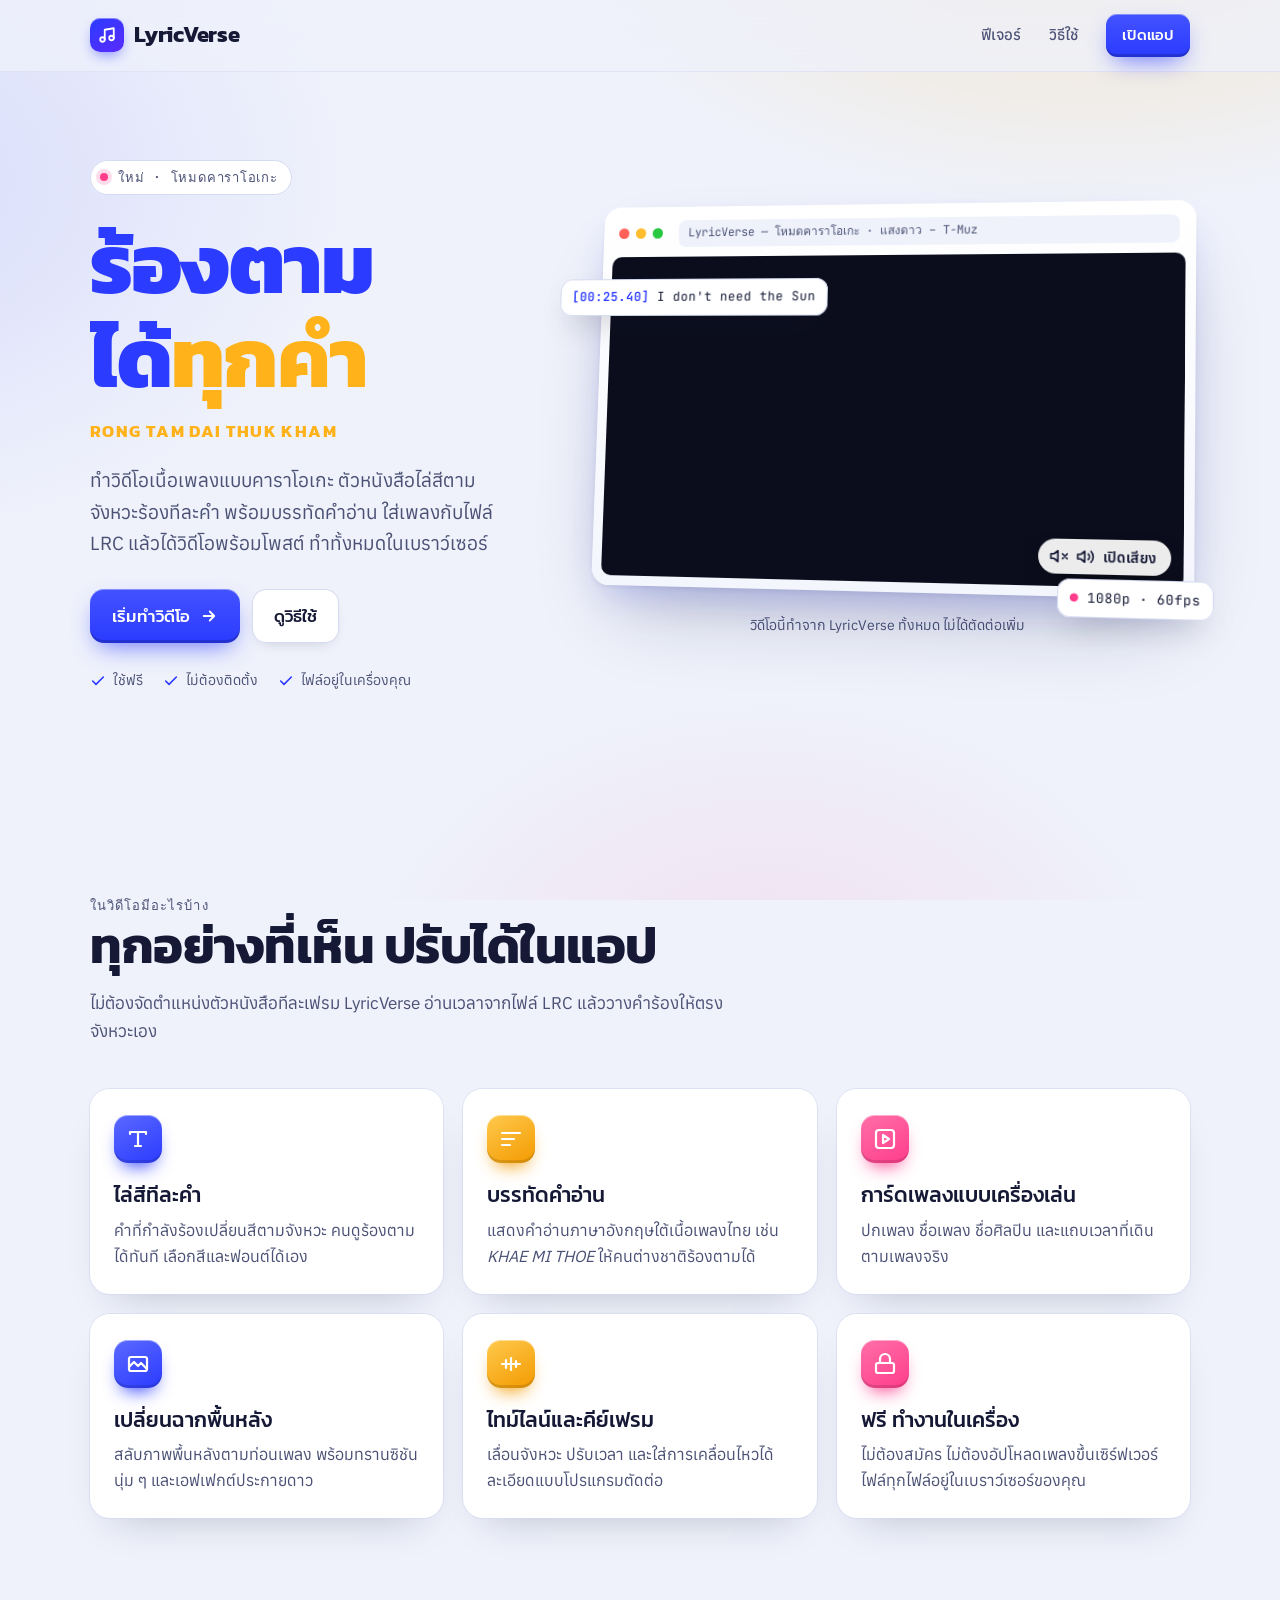
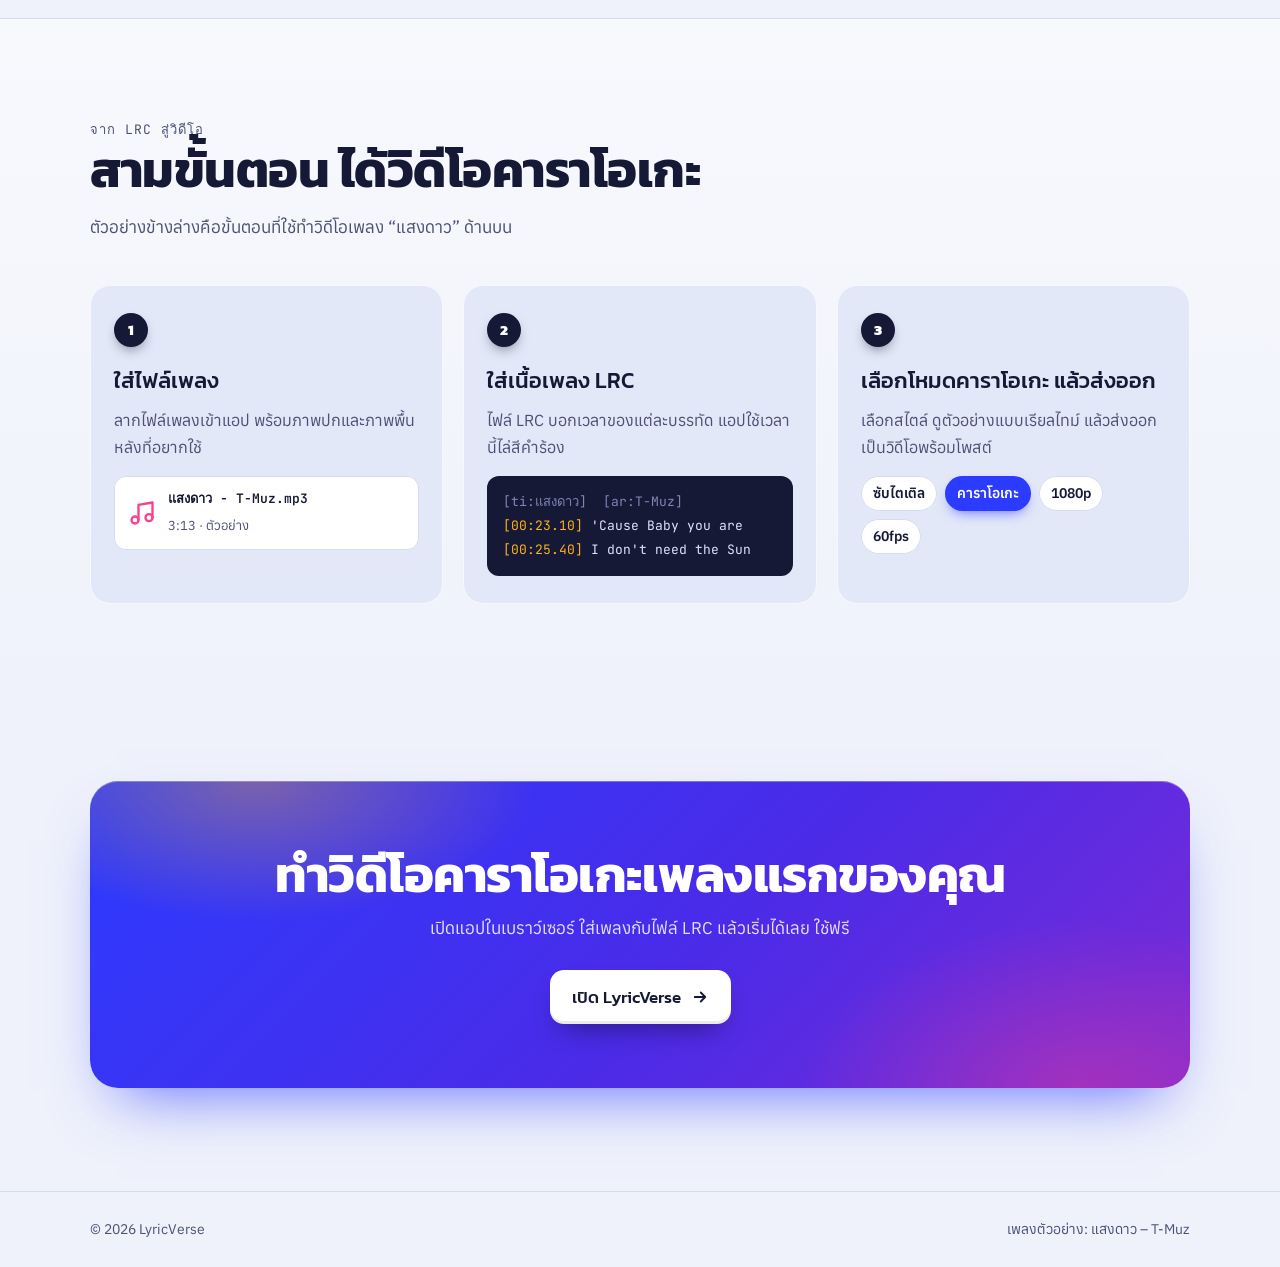
==== commit c78dec90: "Update index.html" ====
--- a/index.html
+++ b/index.html
@@ -2,706 +2,334 @@
 <html lang="th">
 <head>
 <meta charset="utf-8">
-<meta name="viewport" content="width=device-width, initial-scale=1">
-<title>LyricVerse — ทำวิดีโอเนื้อเพลงและคาราโอเกะ ฟรี บนเบราว์เซอร์</title>
-<meta name="description" content="ทำมิวสิกวิดีโอเนื้อเพลง คาราโอเกะ และเนื้อเพลงแบบสตรีมมิ่ง ได้ฟรีบนเบราว์เซอร์ ไม่ต้องสมัคร ไม่ต้องติดตั้ง ไฟล์เพลงไม่ถูกอัปโหลดออกจากเครื่อง">
-<meta property="og:title" content="LyricVerse — ทำวิดีโอเนื้อเพลงฟรี บนเบราว์เซอร์">
-<meta property="og:description" content="ใส่เพลง ใส่เนื้อ ได้วิดีโอเนื้อเพลงแบบคาราโอเกะ ฟรี ไม่ต้องติดตั้ง">
-<meta property="og:type" content="website">
-<meta name="theme-color" content="#f6f2ff">
+<meta name="viewport" content="width=device-width, initial-scale=1, viewport-fit=cover">
+<meta name="description" content="LyricVerse ทำวิดีโอเนื้อเพลงคาราโอเกะในเบราว์เซอร์ ฟรี ไม่ต้องติดตั้ง">
+<title>LyricVerse</title>
 <link rel="preconnect" href="https://fonts.googleapis.com">
 <link rel="preconnect" href="https://fonts.gstatic.com" crossorigin>
-<link href="https://fonts.googleapis.com/css2?family=Kanit:wght@300;400;500;600;700;800&family=IBM+Plex+Sans+Thai:wght@400;500;600&display=swap" rel="stylesheet">
-
-<!-- Google Analytics (ตัวเดียวกับแอป) -->
-<script async src="https://www.googletagmanager.com/gtag/js?id=G-SN28PVM501"></script>
-<script>
-  window.dataLayer = window.dataLayer || [];
-  function gtag(){dataLayer.push(arguments);}
-  gtag('js', new Date());
-  gtag('config', 'G-SN28PVM501');
-</script>
-
+<link rel="stylesheet" href="https://fonts.googleapis.com/css2?family=Kanit:wght@500;700;800&family=Anuphan:wght@400;500;600&family=JetBrains+Mono:wght@400;600&display=swap">
 <style>
+/* Layout: daylight stage — karaoke-fill headline left, tilted 3D "screen" with the real demo right; features as stacked glass cards; LRC → video steps as a true sequence. Single bright theme by choice. */
 :root{
-  --bg:#f6f2ff;          /* ม่วงลาเวนเดอร์อ่อน */
-  --paper:#ffffff;
-  --ink:#1d1340;         /* ม่วงหมึกเข้ม */
-  --muted:#675d8c;
-  --soft:#d9d0f3;        /* คำที่ยังไม่ร้อง */
-  --line:#e6dff8;
-  --pink:#ff2d7b;
-  --violet:#7c3aed;
-  --sky:#38bdf8;
-  --night:#1a1236;       /* สีจอวิดีโอ */
-  --grad:linear-gradient(100deg,#ff2d7b,#b03cf0 55%,#7c3aed);
-  --lift:0 1px 2px rgba(60,30,120,.06),0 8px 24px -8px rgba(80,40,160,.18),0 30px 60px -30px rgba(124,58,237,.35);
-  --lift-big:0 2px 4px rgba(60,30,120,.06),0 24px 48px -16px rgba(80,40,160,.25),0 60px 120px -40px rgba(255,45,123,.35);
-  --display:"Kanit",system-ui,sans-serif;
-  --body:"IBM Plex Sans Thai","Kanit",system-ui,sans-serif;
+  color-scheme: light;
+  --bg:#EFF2FB;          /* cool daylight, tilted toward the ink */
+  --bg-2:#E3E8F8;
+  --surface:#FFFFFF;
+  --ink:#151935;         /* deep navy */
+  --ink-soft:#4B5175;
+  --line:#D5DBF0;
+  --fill:#2B3BFF;        /* the app's word-fill blue */
+  --sun:#FFB21A;         /* romanization yellow */
+  --pink:#FF3D8B;        /* title glow pink */
+  --f-display:"Kanit","Noto Sans Thai",system-ui,sans-serif;
+  --f-body:"Anuphan","Noto Sans Thai",system-ui,sans-serif;
+  --f-mono:"JetBrains Mono",ui-monospace,Menlo,monospace;
+  --shadow-3d:0 1px 0 rgba(255,255,255,.9) inset,0 2px 4px rgba(21,25,53,.06),0 18px 40px -12px rgba(43,59,255,.22),0 40px 80px -30px rgba(21,25,53,.30);
 }
 *{box-sizing:border-box}
-html{scroll-behavior:smooth;overflow-x:clip}
-body{margin:0;background:var(--bg);color:var(--ink);font-family:var(--body);font-size:17px;line-height:1.7;-webkit-font-smoothing:antialiased;overflow-x:hidden}
+html{scroll-behavior:smooth}
+body{
+  margin:0;background:var(--bg);color:var(--ink);
+  font-family:var(--f-body);font-size:17px;line-height:1.65;
+  -webkit-font-smoothing:antialiased;
+  background-image:
+    radial-gradient(900px 500px at 85% -10%, rgba(255,178,26,.22), transparent 60%),
+    radial-gradient(800px 600px at -10% 20%, rgba(43,59,255,.12), transparent 60%),
+    radial-gradient(700px 500px at 60% 110%, rgba(255,61,139,.10), transparent 60%);
+  background-attachment:fixed;
+}
 a{color:inherit}
-:focus-visible{outline:3px solid var(--violet);outline-offset:3px;border-radius:8px}
-.wrap{width:min(1180px,100% - 32px);margin-inline:auto}
-
-/* พื้นหลังสีพาสเทลไล่เป็นชั้น */
-.mesh{position:fixed;inset:0;z-index:-1;pointer-events:none;overflow:hidden}
-.mesh i{position:absolute;border-radius:50%;filter:blur(70px);opacity:.75}
-.mesh i:nth-child(1){width:46vw;height:46vw;left:-10vw;top:-12vw;background:#ffd3e6}
-.mesh i:nth-child(2){width:40vw;height:40vw;right:-8vw;top:6vh;background:#dccfff}
-.mesh i:nth-child(3){width:38vw;height:38vw;left:30vw;top:60vh;background:#cdeefe;opacity:.6}
-
-/* ---------- header ---------- */
-.top{position:sticky;top:0;z-index:30;transition:background .3s,box-shadow .3s}
-.top.scrolled{background:rgba(255,255,255,.72);backdrop-filter:blur(16px) saturate(1.4);-webkit-backdrop-filter:blur(16px) saturate(1.4);box-shadow:0 1px 0 var(--line)}
-.top .wrap{display:flex;align-items:center;justify-content:space-between;height:68px}
-.logo{display:flex;align-items:center;gap:10px;font-family:var(--display);font-weight:600;font-size:21px;text-decoration:none}
-.logo-mark{width:34px;height:34px;border-radius:11px;background:var(--grad);display:grid;place-items:center;box-shadow:0 6px 16px -4px rgba(255,45,123,.55),inset 0 1px 0 rgba(255,255,255,.4)}
-.logo small{font-weight:400;color:var(--muted);font-size:13px}
-.nav{display:flex;gap:28px;align-items:center;font-size:15px}
-.nav a{text-decoration:none;color:var(--muted)}
-.nav a:hover{color:var(--ink)}
-@media (max-width:800px){.nav a:not(.btn){display:none}}
-
-.btn{display:inline-flex;align-items:center;justify-content:center;font-family:var(--display);font-weight:500;text-decoration:none;border-radius:999px;transition:transform .15s,box-shadow .2s}
-.btn:active{transform:translateY(1px) scale(.98)}
-.btn-main{background:var(--grad);color:#fff;padding:16px 34px;font-size:19px;box-shadow:0 14px 30px -10px rgba(255,45,123,.65),inset 0 1px 0 rgba(255,255,255,.35)}
-.btn-main:hover{transform:translateY(-2px);box-shadow:0 20px 40px -12px rgba(255,45,123,.75),inset 0 1px 0 rgba(255,255,255,.35)}
-.btn-soft{background:var(--paper);padding:9px 20px;font-size:15px;box-shadow:var(--lift)}
-.btn-soft:hover{transform:translateY(-1px)}
-
-/* ---------- HERO ---------- */
-.hero{padding:40px 0 60px}
-.hero .wrap{display:grid;grid-template-columns:1fr 1.12fr;gap:40px;align-items:center}
-@media (max-width:980px){.hero .wrap{grid-template-columns:1fr;gap:20px;text-align:center}}
-.lyric{font-family:var(--display);font-weight:800;font-size:clamp(34px,5.3vw,76px);line-height:1.16;margin:0;letter-spacing:-.01em}
-.lyric .row{display:block;white-space:nowrap}
-.w{position:relative;display:inline-block;color:var(--soft);margin-right:.12em}
-.w::after{content:attr(data-t);position:absolute;left:-.6em;top:-.6em;padding:.6em;white-space:nowrap;pointer-events:none;
-  background:var(--grad);-webkit-background-clip:text;background-clip:text;color:transparent;
-  --edge:calc(.6em + var(--p,0) * (100% - 1.2em));
-  -webkit-mask-image:linear-gradient(90deg,#000 var(--edge),transparent calc(var(--edge) + 3px));
-  mask-image:linear-gradient(90deg,#000 var(--edge),transparent calc(var(--edge) + 3px))}
-.row-1 .w::after{background:none;color:var(--ink)}
-.hero-sub{max-width:31em;margin:22px 0 0;color:var(--muted);font-size:clamp(17px,1.7vw,19px)}
-@media (max-width:980px){.hero-sub{margin-inline:auto}.lyric{font-size:clamp(34px,9.6vw,76px)}}
-.hero-cta{margin-top:32px;display:flex;align-items:center;gap:20px;flex-wrap:wrap}
-@media (max-width:980px){.hero-cta{justify-content:center}}
-.ticks{display:flex;gap:18px;font-size:14.5px;color:var(--muted);flex-wrap:wrap}
-.ticks span{display:inline-flex;align-items:center;gap:6px}
-.ticks span::before{content:"";width:16px;height:16px;border-radius:50%;background:#e9fbf1 url("data:image/svg+xml,%3Csvg xmlns='http://www.w3.org/2000/svg' viewBox='0 0 16 16'%3E%3Cpath d='M4.5 8.3l2.2 2.2 4.8-4.8' fill='none' stroke='%2316a34a' stroke-width='2' stroke-linecap='round' stroke-linejoin='round'/%3E%3C/svg%3E") center/16px}
-
-/* เวที 3 มิติ */
-.stage{position:relative;perspective:1700px;height:clamp(360px,44vw,540px);--mx:0;--my:0}
-.layer{position:absolute;transform-style:preserve-3d;transition:transform .5s cubic-bezier(.2,.8,.2,1)}
-.app{inset:6% 4% 8% 2%;border-radius:18px;background:var(--paper);box-shadow:var(--lift-big);overflow:hidden;
-  transform:rotateY(calc(-16deg + var(--mx)*5deg)) rotateX(calc(9deg - var(--my)*4deg));display:flex;flex-direction:column}
-.app-bar{height:34px;flex:none;display:flex;align-items:center;gap:7px;padding:0 14px;border-bottom:1px solid var(--line);background:#fbfaff}
-.app-bar i{width:10px;height:10px;border-radius:50%;background:#e6e0f5}
-.app-bar i:first-child{background:#ff8fb6}
-.app-bar b{margin-left:10px;font:500 12px var(--display);color:var(--muted)}
-.app-body{flex:1;display:grid;grid-template-columns:1fr 26%;gap:10px;padding:10px;min-height:0}
-.vid{position:relative;border-radius:10px;overflow:hidden;background:radial-gradient(70% 90% at 15% 10%,#5b2d91,transparent 60%),radial-gradient(70% 80% at 95% 100%,#a3285e,transparent 60%),var(--night)}
-.vid::before{content:"";position:absolute;inset:0;background:repeating-radial-gradient(circle at 25% 35%,rgba(255,255,255,.05) 0 26px,transparent 26px 60px)}
-.side{display:flex;flex-direction:column;gap:7px}
-.side i{display:block;height:24px;border-radius:7px;background:#f3effc}
-.side i.on{background:linear-gradient(90deg,rgba(255,45,123,.16),rgba(124,58,237,.12));box-shadow:inset 0 0 0 1px rgba(255,45,123,.35)}
-.side i:nth-child(3){height:48px}
-.tl{flex:none;height:22%;margin:0 10px 10px;border-radius:10px;background:#f7f4fe;position:relative;overflow:hidden}
-.tl-wave{position:absolute;inset:8px 10px 34%;display:flex;align-items:center;gap:2px}
-.tl-wave span{flex:1;border-radius:2px;background:linear-gradient(#c9b6ff,#ff9cc2)}
-.tl-clips{position:absolute;left:10px;right:10px;bottom:9px;height:24%}
-.tl-clips b{position:absolute;top:0;height:100%;border-radius:4px;background:linear-gradient(90deg,#ff5c99,#a855f7)}
-.tl-ph{position:absolute;top:0;bottom:0;left:10px;width:2px;background:var(--pink);animation:ph 8s linear infinite}
-@keyframes ph{from{transform:translateX(0)}to{transform:translateX(calc(var(--tlw,500px) - 20px))}}
-
-/* คาราโอเกะบนจอ */
-.k{position:absolute;left:0;right:0;bottom:11%;text-align:center;font:700 clamp(13px,1.9vw,24px)/1.5 var(--display)}
-.k-dots{display:flex;justify-content:center;gap:6px;margin-bottom:.4em}
-.k-dots i{width:.42em;height:.42em;border-radius:50%;background:#7dd3fc;box-shadow:0 0 8px #7dd3fc}
-.kl{position:relative;display:inline-block;color:#fff;text-shadow:0 2px 0 rgba(0,0,0,.6)}
-.kl::after{content:attr(data-t);position:absolute;left:0;top:0;white-space:nowrap;color:#ff4d8f;clip-path:inset(-20% 100% -20% 0);text-shadow:0 0 12px rgba(255,45,123,.6)}
-.kl.a::after{animation:wipeA 8s linear infinite}
-.kl.b::after{animation:wipeB 8s linear infinite}
-@keyframes wipeA{0%,6%{clip-path:inset(-20% 100% -20% 0)}44%,100%{clip-path:inset(-20% 0 -20% 0)}}
-@keyframes wipeB{0%,48%{clip-path:inset(-20% 100% -20% 0)}90%,100%{clip-path:inset(-20% 0 -20% 0)}}
-
-/* การ์ดลอย */
-.float{border-radius:16px;background:rgba(255,255,255,.86);backdrop-filter:blur(10px);-webkit-backdrop-filter:blur(10px);box-shadow:var(--lift);font-family:var(--display)}
-.phone{width:26%;aspect-ratio:9/16;right:-1%;bottom:-4%;padding:5px;border-radius:22px;background:#fff;
-  transform:translate3d(calc(var(--mx)*-26px),calc(var(--my)*-20px),0) rotate(4deg)}
-.phone-in{position:relative;height:100%;border-radius:17px;overflow:hidden;background:linear-gradient(170deg,#3b1d6e,#8a2457)}
-.roll{position:absolute;left:10%;right:4%;top:50%;white-space:nowrap;font:700 clamp(8px,.95vw,12.5px)/1.65 var(--display);transform:translateY(calc(-.82em - var(--i,0)*1.65em));transition:transform .8s cubic-bezier(.65,0,.35,1)}
-.roll p{margin:0;color:rgba(255,255,255,.35);transition:color .5s}
-.roll p.cur{color:#fff}
-.phone-in::after{content:"";position:absolute;inset:0;background:linear-gradient(#3b1d6e 0,transparent 26%,transparent 74%,#8a2457 100%)}
-.chip{left:-3%;top:2%;padding:12px 16px;display:flex;align-items:center;gap:12px;font-size:15px;font-weight:500;
-  transform:translate3d(calc(var(--mx)*-34px),calc(var(--my)*-26px),0)}
-.chip .ic{width:36px;height:36px;border-radius:11px;display:grid;place-items:center;background:linear-gradient(135deg,#ffe1ee,#efe6ff);font-size:18px}
-.chip small{display:block;font:400 12.5px var(--body);color:var(--muted);line-height:1.3}
-.toast{left:6%;bottom:-2%;padding:12px 18px 12px 14px;display:flex;align-items:center;gap:12px;font-size:15px;font-weight:500;
-  transform:translate3d(calc(var(--mx)*-18px),calc(var(--my)*-14px),0)}
-.toast .ok{width:30px;height:30px;border-radius:50%;background:#22c55e;display:grid;place-items:center;box-shadow:0 6px 14px -4px rgba(34,197,94,.6)}
-.toast small{display:block;font:400 12.5px var(--body);color:var(--muted);line-height:1.3}
-@media (max-width:980px){.stage{margin-top:20px}.chip{left:0}.toast{left:2%}}
-@media (max-width:560px){.chip small,.toast small{display:none}.chip,.toast{font-size:13px;padding:9px 12px}.chip .ic{width:28px;height:28px}}
-
-/* ---------- sections ---------- */
-section{padding:100px 0}
-.h2{font-family:var(--display);font-weight:700;font-size:clamp(32px,4.4vw,50px);line-height:1.2;margin:0 0 14px;letter-spacing:-.01em}
-.lead{color:var(--muted);max-width:34em;margin:0;font-size:18px}
-.center{text-align:center}.center .lead{margin-inline:auto}
-
-/* โหมด: จอซ้อน 3 มิติ */
-.modes{display:grid;grid-template-columns:1fr 1.25fr;gap:60px;align-items:center}
-@media (max-width:900px){.modes{grid-template-columns:1fr;gap:40px}}
-.tabs{display:flex;flex-direction:column;gap:10px;margin-top:30px}
-.tab{all:unset;cursor:pointer;display:grid;grid-template-columns:48px 1fr;gap:16px;align-items:start;padding:18px 20px;border-radius:18px;transition:background .25s,box-shadow .25s,transform .25s}
-.tab .ic{width:48px;height:48px;border-radius:14px;display:grid;place-items:center;font-size:22px;background:#fff;box-shadow:var(--lift)}
-.tab b{display:block;font:500 20px/1.4 var(--display)}
-.tab span{display:block;color:var(--muted);font-size:15px;line-height:1.55;margin-top:3px}
-.tab:hover{background:rgba(255,255,255,.55)}
-.tab[aria-selected="true"]{background:#fff;box-shadow:var(--lift);transform:translateX(6px)}
-.tab[aria-selected="true"] .ic{background:var(--grad);box-shadow:0 8px 18px -6px rgba(255,45,123,.6)}
-.tab:focus-visible{outline:3px solid var(--violet)}
-
-.deck{position:relative;perspective:1600px;aspect-ratio:16/11}
-.scr{position:absolute;left:4%;right:4%;top:6%;aspect-ratio:16/9;border-radius:18px;overflow:hidden;border:6px solid #fff;
-  background:radial-gradient(70% 90% at 15% 10%,#5b2d91,transparent 60%),radial-gradient(70% 80% at 95% 100%,#a3285e,transparent 60%),var(--night);
-  box-shadow:var(--lift-big);transition:transform .7s cubic-bezier(.2,.8,.2,1),opacity .5s,filter .5s;transform-origin:50% 100%}
-.scr::before{content:"";position:absolute;inset:0;background:repeating-radial-gradient(circle at 25% 35%,rgba(255,255,255,.05) 0 34px,transparent 34px 80px)}
-.scr[data-pos="0"]{transform:rotateX(6deg) rotateY(-8deg) translateZ(0);z-index:3}
-.scr[data-pos="1"]{transform:rotateX(6deg) rotateY(-8deg) translate3d(7%,-9%,-120px);z-index:2;filter:saturate(.6) brightness(.85);opacity:.9}
-.scr[data-pos="2"]{transform:rotateX(6deg) rotateY(-8deg) translate3d(14%,-18%,-240px);z-index:1;filter:saturate(.4) brightness(.75);opacity:.7}
-.scr .k{font-size:clamp(14px,2.3vw,28px)}
-.s-roll{position:absolute;left:18%;right:12%;top:50%;font:700 clamp(15px,2.2vw,26px)/1.6 var(--display);transform:translateY(calc(-.8em - var(--i,0)*1.6em));transition:transform .8s cubic-bezier(.65,0,.35,1)}
-.s-roll p{margin:0;color:rgba(255,255,255,.3);transition:color .5s}
-.s-roll p.cur{color:#fff}
-.scr.s::after{content:"";position:absolute;inset:0;background:linear-gradient(var(--night) 0,transparent 30%,transparent 70%,#2a1532 100%);opacity:.85}
-.n-wrap{position:absolute;inset:0;display:grid;place-items:center;text-align:center;font:800 clamp(20px,3.6vw,42px)/1.3 var(--display);color:#fff;text-shadow:0 6px 30px rgba(0,0,0,.5)}
-.n-wrap span{display:inline-block;animation:nIn 4.5s ease-out infinite;opacity:0}
-.n-wrap span:nth-child(2){animation-delay:.35s}
-.n-wrap span:nth-child(4){animation-delay:.7s}
-@keyframes nIn{0%{opacity:0;transform:translateY(.4em);filter:blur(6px)}12%,80%{opacity:1;transform:none;filter:blur(0)}95%,100%{opacity:0}}
-.n-title{position:absolute;left:5%;top:8%;font:500 clamp(10px,1.3vw,14px)/1.35 var(--display);color:rgba(255,255,255,.9);border-left:2px solid var(--pink);padding-left:10px}
-.n-title small{display:block;font-weight:300;opacity:.75}
-
-/* ขั้นตอน */
-.steps{display:grid;grid-template-columns:repeat(3,1fr);gap:28px;margin-top:56px}
-@media (max-width:820px){.steps{grid-template-columns:1fr}}
-.step{position:relative;background:#fff;border-radius:24px;padding:30px 28px 30px;box-shadow:var(--lift)}
-.step:nth-child(2){transform:translateY(24px)}
-.step:nth-child(3){transform:translateY(48px)}
-@media (max-width:820px){.step:nth-child(n){transform:none}}
-.step-n{font:800 64px/1 var(--display);background:var(--grad);-webkit-background-clip:text;background-clip:text;color:transparent;opacity:.9}
-.step h3{font:600 22px/1.35 var(--display);margin:16px 0 6px}
-.step p{margin:0;color:var(--muted);font-size:16px}
-.step-vis{height:90px;margin:18px 0 0;border-radius:14px;background:#f7f4fe;position:relative;overflow:hidden}
-.v1{display:grid;place-items:center}
-.v1 .file{display:flex;align-items:center;gap:10px;background:#fff;border-radius:12px;padding:10px 14px;box-shadow:var(--lift);font:500 14px var(--display)}
-.v1 .file i{width:26px;height:26px;border-radius:8px;background:var(--grad);display:grid;place-items:center;color:#fff;font-style:normal;font-size:13px}
-.v2{padding:12px 14px;font:500 13.5px/1.5 var(--display);color:var(--muted)}
-.v2 b{color:var(--pink);font-weight:500}
-.v2 kbd{display:inline-block;margin-left:6px;padding:0 7px;border-radius:6px;background:#fff;box-shadow:0 2px 0 #ddd3f5;font:600 12px var(--body);color:var(--ink)}
-.v3{display:flex;align-items:center;justify-content:center;gap:12px}
-.v3 .bar{width:62%;height:10px;border-radius:99px;background:#ece6fb;overflow:hidden}
-.v3 .bar i{display:block;height:100%;width:100%;background:var(--grad);border-radius:99px;transform-origin:left;animation:prog 3.2s ease-in-out infinite}
-@keyframes prog{0%{transform:scaleX(.05)}70%,100%{transform:scaleX(1)}}
-.v3 span{font:600 13px var(--display);color:var(--ink)}
-
-/* ฟีเจอร์ */
-.feat{display:grid;grid-template-columns:repeat(3,1fr);gap:22px;margin-top:52px}
-@media (max-width:900px){.feat{grid-template-columns:1fr 1fr}}
-@media (max-width:600px){.feat{grid-template-columns:1fr}}
-.f{background:rgba(255,255,255,.7);border:1px solid rgba(255,255,255,.9);border-radius:22px;padding:26px;box-shadow:var(--lift);transition:transform .3s,box-shadow .3s}
-.f:hover{transform:translateY(-4px);box-shadow:var(--lift-big)}
-.f.big{grid-column:span 2;display:grid;grid-template-columns:1fr 1fr;gap:24px;align-items:center}
-@media (max-width:600px){.f.big{grid-column:auto;grid-template-columns:1fr}}
-.f-ic{width:52px;height:52px;border-radius:16px;display:grid;place-items:center;font-size:24px;background:linear-gradient(135deg,#ffe3ef,#ece4ff);box-shadow:inset 0 1px 0 #fff,0 8px 16px -8px rgba(124,58,237,.4)}
-.f h3{margin:16px 0 4px;font:600 20px/1.35 var(--display)}
-.f p{margin:0;color:var(--muted);font-size:15.5px;line-height:1.6}
-.fx{height:130px;border-radius:16px;background:var(--night);display:grid;place-items:center;font:800 clamp(26px,3vw,36px) var(--display);color:#fff;position:relative;overflow:hidden}
-.fx::before{content:"";position:absolute;inset:0;background:radial-gradient(60% 80% at 30% 20%,#5b2d91,transparent 70%),radial-gradient(60% 80% at 90% 100%,#a3285e,transparent 70%)}
-.fx span{position:relative;display:inline-block;animation:glow 2.4s ease-in-out infinite}
-.fx span:nth-child(2){animation-delay:.4s}
-.fx span:nth-child(3){animation-delay:.8s}
-@keyframes glow{0%,100%{color:#fff;text-shadow:none;transform:none}25%{color:#ffd1e3;text-shadow:0 0 18px #ff2d7b,0 0 4px #ff2d7b;transform:translateY(-4px) scale(1.06)}50%{color:#fff;text-shadow:none;transform:none}}
-
-/* ความเป็นส่วนตัว */
-.priv{margin-top:20px;border-radius:32px;padding:56px clamp(24px,5vw,64px);background:linear-gradient(120deg,#2a1856,#5a1f6e 55%,#9b1f5c);color:#fff;display:grid;grid-template-columns:auto 1fr;gap:40px;align-items:center;box-shadow:var(--lift-big);position:relative;overflow:hidden}
-.priv::before{content:"";position:absolute;width:420px;height:420px;right:-120px;top:-180px;border-radius:50%;background:radial-gradient(circle,rgba(255,255,255,.18),transparent 65%)}
-.priv-ic{width:104px;height:104px;border-radius:30px;background:rgba(255,255,255,.12);border:1px solid rgba(255,255,255,.25);display:grid;place-items:center;box-shadow:inset 0 1px 0 rgba(255,255,255,.3)}
-.priv h2{font:700 clamp(26px,3.4vw,38px)/1.25 var(--display);margin:0 0 10px}
-.priv p{margin:0;color:rgba(255,255,255,.8);max-width:42em}
-@media (max-width:640px){.priv{grid-template-columns:1fr;gap:22px}.priv-ic{width:76px;height:76px;border-radius:22px}}
-
-/* สัดส่วนวิดีโอ */
-.sizes{display:flex;justify-content:center;align-items:flex-end;gap:clamp(20px,5vw,64px);margin-top:56px;perspective:1200px;flex-wrap:wrap}
-.size{text-align:center}
-.frame{position:relative;border-radius:16px;border:5px solid #fff;overflow:hidden;box-shadow:var(--lift-big);background:radial-gradient(70% 90% at 15% 10%,#5b2d91,transparent 60%),radial-gradient(70% 80% at 95% 100%,#a3285e,transparent 60%),var(--night);transition:transform .5s cubic-bezier(.2,.8,.2,1);display:grid;place-items:end center}
-.size:nth-child(1) .frame{width:clamp(220px,30vw,360px);aspect-ratio:16/9;transform:rotateY(14deg)}
-.size:nth-child(2) .frame{width:clamp(120px,13vw,170px);aspect-ratio:9/16}
-.size:nth-child(3) .frame{width:clamp(160px,18vw,230px);aspect-ratio:1;transform:rotateY(-14deg)}
-.size:hover .frame{transform:none translateY(-6px)}
-.frame em{font-style:normal;font:700 clamp(11px,1.3vw,15px)/1.4 var(--display);color:#fff;margin-bottom:12%;padding:0 8%;text-shadow:0 2px 6px rgba(0,0,0,.4)}
-.frame em b{color:#ff6fa3;font-weight:700}
-.size h3{margin:22px 0 0;font:600 22px var(--display)}
-.size h3 span{font-weight:400;color:var(--muted);font-size:17px;margin-left:6px}
-.size p{margin:2px 0 0;color:var(--muted);font-size:15px}
-@media (max-width:640px){.size:nth-child(n) .frame{transform:none}}
-
-/* FAQ */
-.faq{max-width:800px;margin:44px auto 0;display:grid;gap:12px}
-details{background:#fff;border-radius:18px;box-shadow:var(--lift);padding:0 24px}
-summary{cursor:pointer;list-style:none;padding:20px 40px 20px 0;position:relative;font:500 19px var(--display)}
-summary::-webkit-details-marker{display:none}
-summary::after{content:"";position:absolute;right:4px;top:50%;width:26px;height:26px;margin-top:-13px;border-radius:50%;background:#f3eefe url("data:image/svg+xml,%3Csvg xmlns='http://www.w3.org/2000/svg' viewBox='0 0 24 24'%3E%3Cpath d='M12 7v10M7 12h10' stroke='%237c3aed' stroke-width='2.2' stroke-linecap='round'/%3E%3C/svg%3E") center/18px no-repeat;transition:transform .3s}
-details[open] summary::after{transform:rotate(45deg)}
-details p{margin:0 0 20px;color:var(--muted)}
-
-/* CTA ท้าย */
-.end{padding:40px 0 110px}
-.end-card{position:relative;border-radius:36px;padding:clamp(48px,7vw,90px) 24px;text-align:center;background:var(--grad);color:#fff;overflow:hidden;box-shadow:0 40px 80px -30px rgba(255,45,123,.6)}
-.end-card::before,.end-card::after{content:"";position:absolute;border-radius:50%;background:rgba(255,255,255,.14)}
-.end-card::before{width:360px;height:360px;left:-120px;bottom:-200px}
-.end-card::after{width:260px;height:260px;right:-60px;top:-120px}
-.end-card .h2{font-size:clamp(34px,5.2vw,58px);position:relative}
-.end-card p{margin:0 0 34px;color:rgba(255,255,255,.88);font-size:18px;position:relative}
-.btn-white{background:#fff;color:var(--ink);padding:16px 36px;font-size:19px;position:relative;box-shadow:0 14px 30px -10px rgba(40,10,80,.5)}
-.btn-white:hover{transform:translateY(-2px)}
-
-footer{padding:0 0 40px;color:var(--muted);font-size:14px}
-footer .wrap{display:flex;justify-content:space-between;gap:16px;flex-wrap:wrap}
-footer a{text-decoration:none}
-footer a:hover{color:var(--ink)}
+:focus-visible{outline:3px solid var(--fill);outline-offset:3px;border-radius:8px}
+.wrap{max-width:1180px;margin:0 auto;padding-inline:clamp(16px,4vw,40px)}
+
+/* nav */
+.nav{position:sticky;top:env(safe-area-inset-top,0px);z-index:20;padding-block:14px;
+  background:rgba(239,242,251,.72);backdrop-filter:blur(14px);-webkit-backdrop-filter:blur(14px);
+  border-bottom:1px solid rgba(213,219,240,.6)}
+.nav .wrap{display:flex;align-items:center;justify-content:space-between;gap:16px}
+.logo{display:flex;align-items:center;gap:10px;font-family:var(--f-display);font-weight:700;font-size:22px;text-decoration:none;letter-spacing:-.01em}
+.logo-mark{width:34px;height:34px;border-radius:10px;display:grid;place-items:center;color:#fff;
+  background:linear-gradient(145deg,var(--fill),#5A2BFF);box-shadow:0 6px 14px -4px rgba(43,59,255,.6),inset 0 1px 0 rgba(255,255,255,.4)}
+.logo-mark svg{width:18px;height:18px}
+.nav-links{display:flex;align-items:center;gap:28px;font-size:15px;font-weight:500}
+.nav-links a:not(.btn){text-decoration:none;color:var(--ink-soft)}
+.nav-links a:not(.btn):hover{color:var(--ink)}
+@media (max-width:720px){.nav-links a:not(.btn){display:none}}
+
+.btn{display:inline-flex;align-items:center;gap:10px;font-family:var(--f-display);font-weight:500;font-size:17px;
+  text-decoration:none;border:0;cursor:pointer;border-radius:14px;padding:13px 22px;transition:transform .18s ease,box-shadow .18s ease}
+.btn-primary{color:#fff;background:linear-gradient(180deg,#4352FF,var(--fill));
+  box-shadow:0 1px 0 rgba(255,255,255,.35) inset,0 -3px 0 rgba(0,0,0,.18) inset,0 10px 24px -8px rgba(43,59,255,.7)}
+.btn-primary:hover{transform:translateY(-2px);box-shadow:0 1px 0 rgba(255,255,255,.35) inset,0 -3px 0 rgba(0,0,0,.18) inset,0 16px 30px -10px rgba(43,59,255,.8)}
+.btn-ghost{color:var(--ink);background:var(--surface);box-shadow:0 0 0 1px var(--line) inset,0 6px 16px -10px rgba(21,25,53,.3)}
+.btn-ghost:hover{transform:translateY(-2px)}
+.btn-sm{padding:9px 16px;font-size:15px;border-radius:11px}
+
+/* hero */
+.hero{padding-block:clamp(40px,7vw,88px) clamp(56px,8vw,110px)}
+.hero .wrap{display:grid;grid-template-columns:minmax(0,5fr) minmax(0,7fr);gap:clamp(32px,5vw,64px);align-items:center}
+@media (max-width:960px){.hero .wrap{grid-template-columns:1fr}}
+.eyebrow{display:inline-flex;align-items:center;gap:10px;font-family:var(--f-mono);font-size:13px;letter-spacing:.06em;
+  color:var(--ink-soft);background:var(--surface);padding:7px 14px 7px 10px;border-radius:999px;box-shadow:0 0 0 1px var(--line) inset}
+.eyebrow .dot{width:8px;height:8px;border-radius:50%;background:var(--pink);box-shadow:0 0 0 4px rgba(255,61,139,.18);animation:pulse 1.6s ease-in-out infinite}
+@keyframes pulse{50%{box-shadow:0 0 0 7px rgba(255,61,139,.05)}}
+h1{font-family:var(--f-display);font-weight:800;font-size:clamp(46px,7vw,84px);line-height:1.12;letter-spacing:-.015em;margin:22px 0 18px;text-wrap:balance}
+/* karaoke fill: words sweep from ink-light to blue, like the app */
+.k{--p:100%;background:linear-gradient(90deg,var(--fill) 0 var(--p),#B9C0E0 var(--p) 100%);
+  -webkit-background-clip:text;background-clip:text;color:transparent;display:inline}
+.k.sun{background-image:linear-gradient(90deg,var(--sun) 0 var(--p),#B9C0E0 var(--p) 100%)}
+@property --p{syntax:"<percentage>";inherits:false;initial-value:100%}
+.sing .k{animation:sweep 1.1s linear both}
+.sing .k:nth-child(2){animation-delay:1.1s}
+.sing .k:nth-child(3){animation-delay:2.0s}
+@keyframes sweep{from{--p:0%}to{--p:100%}}
+.romaji{font-family:var(--f-display);font-weight:700;letter-spacing:.08em;font-size:clamp(14px,1.6vw,17px);color:var(--sun);margin:-6px 0 20px;text-transform:uppercase}
+.lede{font-size:clamp(17px,1.5vw,19px);color:var(--ink-soft);max-width:34em;margin:0 0 30px}
+.cta-row{display:flex;flex-wrap:wrap;gap:12px}
+.meta{display:flex;flex-wrap:wrap;gap:8px 20px;margin-top:26px;font-size:14px;color:var(--ink-soft)}
+.meta span{display:inline-flex;align-items:center;gap:7px}
+.meta svg{width:16px;height:16px;color:var(--fill)}
+
+/* the 3D screen */
+.stage{perspective:1600px;min-width:0}
+.screen{position:relative;border-radius:18px;background:linear-gradient(180deg,#FFFFFF,#F4F6FD);padding:10px;
+  box-shadow:var(--shadow-3d);transform:rotateY(-9deg) rotateX(5deg) rotateZ(.5deg);transform-style:preserve-3d;
+  transition:transform .7s cubic-bezier(.2,.7,.2,1)}
+.stage:hover .screen{transform:rotateY(0) rotateX(0) rotateZ(0)}
+@media (max-width:960px){.screen{transform:rotateX(4deg)}}
+.chrome{display:flex;align-items:center;gap:7px;padding:4px 6px 10px}
+.chrome i{width:11px;height:11px;border-radius:50%;background:#FF6159}
+.chrome i:nth-child(2){background:#FFBD2E}.chrome i:nth-child(3){background:#28C941}
+.chrome .url{margin-left:10px;flex:1;min-width:0;font-family:var(--f-mono);font-size:12px;color:var(--ink-soft);
+  background:var(--bg);border-radius:8px;padding:4px 10px;white-space:nowrap;overflow:hidden;text-overflow:ellipsis}
+.video-box{position:relative;border-radius:10px;overflow:hidden;background:#0B0D1C;aspect-ratio:16/9;max-width:100%}
+.video-box video{display:block;width:100%;height:100%;object-fit:cover}
+.sound{position:absolute;right:12px;bottom:12px;display:inline-flex;align-items:center;gap:8px;border:0;cursor:pointer;
+  font-family:var(--f-body);font-weight:600;font-size:14px;color:var(--ink);background:rgba(255,255,255,.92);
+  padding:8px 14px 8px 11px;border-radius:999px;box-shadow:0 8px 20px -8px rgba(0,0,0,.5)}
+.sound svg{width:18px;height:18px}
+.float-tag{position:absolute;font-family:var(--f-mono);font-size:12.5px;background:var(--surface);color:var(--ink);
+  padding:8px 12px;border-radius:12px;box-shadow:0 14px 30px -12px rgba(21,25,53,.35),0 0 0 1px var(--line) inset;
+  transform:translateZ(60px);white-space:nowrap}
+.float-tag b{color:var(--fill);font-weight:600}
+.tag-a{left:-22px;top:22%}
+.tag-b{right:-16px;bottom:-18px}
+.tag-b b{color:var(--pink)}
+@media (max-width:600px){.float-tag{display:none}}
+.caption{margin-top:22px;font-size:14px;color:var(--ink-soft);text-align:center}
+
+/* sections */
+section{padding-block:clamp(56px,8vw,100px)}
+.sec-head{max-width:640px;margin-bottom:44px}
+.kicker{font-family:var(--f-mono);font-size:13px;letter-spacing:.08em;text-transform:uppercase;color:var(--fill);margin:0 0 10px}
+h2{font-family:var(--f-display);font-weight:700;font-size:clamp(32px,4.4vw,50px);line-height:1.18;letter-spacing:-.01em;margin:0 0 14px;text-wrap:balance}
+.sec-head p{color:var(--ink-soft);margin:0}
+
+.features{display:grid;grid-template-columns:repeat(3,minmax(0,1fr));gap:20px}
+@media (max-width:900px){.features{grid-template-columns:repeat(2,minmax(0,1fr))}}
+@media (max-width:560px){.features{grid-template-columns:1fr}}
+.card{background:var(--surface);border-radius:20px;padding:26px 24px 24px;min-width:0;
+  box-shadow:0 1px 0 #fff inset,0 0 0 1px rgba(213,219,240,.7),0 20px 40px -24px rgba(21,25,53,.28);
+  transition:transform .25s ease,box-shadow .25s ease}
+.card:hover{transform:translateY(-4px);box-shadow:0 1px 0 #fff inset,0 0 0 1px rgba(213,219,240,.7),0 28px 50px -24px rgba(43,59,255,.35)}
+.icon{width:48px;height:48px;border-radius:14px;display:grid;place-items:center;margin-bottom:18px;color:#fff;
+  box-shadow:inset 0 1px 0 rgba(255,255,255,.45),inset 0 -3px 0 rgba(0,0,0,.12),0 10px 18px -8px currentColor}
+.icon svg{width:24px;height:24px;color:#fff}
+.i-blue{background:linear-gradient(150deg,#5B69FF,var(--fill));color:var(--fill)}
+.i-sun{background:linear-gradient(150deg,#FFC94D,#F39A00);color:#F39A00}
+.i-pink{background:linear-gradient(150deg,#FF6FA8,var(--pink));color:var(--pink)}
+.card h3{font-family:var(--f-display);font-weight:500;font-size:21px;line-height:1.3;margin:0 0 8px}
+.card p{margin:0;color:var(--ink-soft);font-size:16px}
+
+/* steps */
+.steps-band{background:linear-gradient(180deg,rgba(255,255,255,.55),rgba(255,255,255,0));border-top:1px solid var(--line)}
+.steps{display:grid;grid-template-columns:repeat(3,minmax(0,1fr));gap:20px;counter-reset:s}
+@media (max-width:900px){.steps{grid-template-columns:1fr}}
+.step{position:relative;min-width:0;padding:28px 24px;border-radius:20px;background:var(--bg-2);
+  box-shadow:inset 0 0 0 1px rgba(255,255,255,.7)}
+.step-n{font-family:var(--f-display);font-weight:800;font-size:15px;color:#fff;width:34px;height:34px;border-radius:50%;
+  display:grid;place-items:center;background:var(--ink);margin-bottom:16px;box-shadow:0 6px 12px -4px rgba(21,25,53,.5)}
+.step h3{font-family:var(--f-display);font-weight:500;font-size:22px;margin:0 0 8px}
+.step p{margin:0 0 16px;color:var(--ink-soft);font-size:16px}
+.lrc{font-family:var(--f-mono);font-size:13px;line-height:1.85;background:var(--ink);color:#DDE2FF;border-radius:12px;
+  padding:14px 16px;overflow-x:auto;white-space:pre;margin:0}
+.lrc .t{color:var(--sun)}
+.lrc .c{color:#7E86B8}
+.chip-row{display:flex;flex-wrap:wrap;gap:8px}
+.chip{font-size:14px;font-weight:600;padding:6px 12px;border-radius:999px;background:var(--surface);box-shadow:0 0 0 1px var(--line) inset}
+.chip.on{background:var(--fill);color:#fff;box-shadow:0 6px 14px -6px rgba(43,59,255,.8)}
+.file{display:flex;align-items:center;gap:12px;background:var(--surface);border-radius:12px;padding:12px 14px;box-shadow:0 0 0 1px var(--line) inset}
+.file svg{width:28px;height:28px;color:var(--pink);flex:none}
+.file div{min-width:0}
+.file b{display:block;font-family:var(--f-mono);font-size:13px;font-weight:600;overflow:hidden;text-overflow:ellipsis;white-space:nowrap}
+.file small{color:var(--ink-soft);font-size:13px}
+
+/* final cta */
+.final{padding-block:clamp(40px,6vw,80px) clamp(64px,8vw,110px)}
+.final-card{position:relative;overflow:hidden;border-radius:28px;padding:clamp(36px,6vw,64px);text-align:center;color:#fff;
+  background:linear-gradient(135deg,#2B3BFF 0%,#4A2BE8 55%,#7A2BD6 100%);
+  box-shadow:0 30px 60px -28px rgba(43,59,255,.75),inset 0 1px 0 rgba(255,255,255,.3)}
+.final-card::before{content:"";position:absolute;inset:0;pointer-events:none;
+  background:radial-gradient(400px 200px at 15% 0%,rgba(255,178,26,.35),transparent 70%),radial-gradient(400px 240px at 90% 100%,rgba(255,61,139,.35),transparent 70%)}
+.final-card>*{position:relative}
+.final-card h2{color:#fff;margin-bottom:10px}
+.final-card p{color:rgba(255,255,255,.85);margin:0 auto 28px;max-width:32em}
+.btn-light{background:#fff;color:var(--ink);box-shadow:0 -3px 0 rgba(0,0,0,.08) inset,0 14px 28px -12px rgba(0,0,0,.45)}
+.btn-light:hover{transform:translateY(-2px)}
+
+footer{border-top:1px solid var(--line);padding-block:26px;font-size:14px;color:var(--ink-soft)}
+footer .wrap{display:flex;flex-wrap:wrap;justify-content:space-between;gap:12px}
 
 @media (prefers-reduced-motion:reduce){
-  html{scroll-behavior:auto}
-  *,*::before,*::after{animation:none!important;transition:none!important}
-  .w{--p:1!important}
-  .n-wrap span{opacity:1}
-  .kl.a::after{clip-path:inset(-20% 40% -20% 0)!important}
+  *{animation:none!important;transition:none!important}
+  .screen{transform:none}
 }
-/* ================= ROUND 2 : ANIMATION ================= */
-.prog{position:fixed;left:0;top:0;height:4px;width:100%;z-index:60;transform-origin:left;transform:scaleX(var(--sp,0));background:var(--grad);box-shadow:0 0 12px rgba(255,45,123,.6)}
-/* พื้นหลังลอย */
-.mesh{transform:translateY(calc(var(--sy,0) * -.08px))}
-.mesh i{animation:drift 16s ease-in-out infinite alternate}
-.mesh i:nth-child(2){animation-duration:21s;animation-delay:-6s}
-.mesh i:nth-child(3){animation-duration:25s;animation-delay:-11s}
-@keyframes drift{0%{transform:translate(0,0) scale(1)}50%{transform:translate(4vw,3vw) scale(1.12)}100%{transform:translate(-3vw,5vw) scale(.94)}}
-.hero{position:relative}
-.hero .wrap{position:relative;z-index:1}
-.notes{position:absolute;inset:0;overflow:hidden;pointer-events:none;z-index:0}
-.notes i{position:absolute;bottom:-8%;left:var(--x);font:700 var(--s) var(--display);font-style:normal;color:var(--c);opacity:0;animation:noteUp var(--t) linear var(--dl) infinite}
-@keyframes noteUp{0%{translate:0 0;rotate:0deg;opacity:0}12%{opacity:.7}85%{opacity:.5}100%{translate:var(--dx) -115vh;rotate:var(--r);opacity:0}}
-
-/* เปิดหน้า: ไล่เข้าทีละชิ้น */
-.top{animation:fadeDown .8s cubic-bezier(.2,.8,.2,1) both}
-@keyframes fadeDown{from{opacity:0;translate:0 -24px}}
-@keyframes rise{from{opacity:0;translate:0 34px;filter:blur(8px)}}
-.lyric .w{animation:wIn .9s cubic-bezier(.2,.9,.25,1.2) both;animation-delay:var(--d,0s)}
-@keyframes wIn{from{opacity:0;translate:0 .7em;rotate:-6deg;scale:.8;filter:blur(10px)}}
-.row-1 .w:nth-child(1){--d:.15s}.row-1 .w:nth-child(2){--d:.3s}.row-2 .w:nth-child(1){--d:.45s}.row-2 .w:nth-child(2){--d:.6s}
-.hero-sub{animation:rise .9s cubic-bezier(.2,.8,.2,1) .85s both}
-.hero-cta{animation:rise .9s cubic-bezier(.2,.8,.2,1) 1.05s both}
-.app{animation:appIn 1.3s cubic-bezier(.17,.9,.25,1) .25s both}
-@keyframes appIn{from{opacity:0;translate:140px 60px;scale:.82}}
-.chip{animation:popIn .8s cubic-bezier(.2,1.3,.3,1) 1.2s both,floaty 6s ease-in-out 2s infinite}
-.phone{animation:popIn .8s cubic-bezier(.2,1.3,.3,1) 1.45s both,floaty 7s ease-in-out 2.3s infinite reverse}
-.toast{animation:popIn .8s cubic-bezier(.2,1.3,.3,1) 1.7s both,floaty 5.5s ease-in-out 2.5s infinite}
-@keyframes popIn{from{opacity:0;translate:0 40px;scale:.6}}
-@keyframes floaty{0%,100%{translate:0 0}50%{translate:0 -12px}}
-
-/* ปุ่มหลัก: วิบวับ + วงคลื่น */
-.btn-main,.btn-white{position:relative;overflow:hidden;isolation:isolate}
-.btn-main::before,.btn-white::before{content:"";position:absolute;top:0;bottom:0;left:-60%;width:40%;z-index:-1;background:linear-gradient(100deg,transparent,rgba(255,255,255,.65),transparent);transform:skewX(-20deg);animation:sheen 3.4s ease-in-out 1.8s infinite}
-.btn-white::before{background:linear-gradient(100deg,transparent,rgba(255,45,123,.22),transparent)}
-@keyframes sheen{0%{left:-60%}38%,100%{left:130%}}
-.hero-cta .btn-main{animation:pulseRing 2.6s ease-out 2s infinite}
-@keyframes pulseRing{0%{box-shadow:0 14px 30px -10px rgba(255,45,123,.65),0 0 0 0 rgba(255,45,123,.45)}70%,100%{box-shadow:0 14px 30px -10px rgba(255,45,123,.65),0 0 0 22px rgba(255,45,123,0)}}
-.btn-main,.btn-white{translate:var(--bx,0) var(--by,0);transition:transform .15s,box-shadow .2s,translate .25s}
-
-/* จอวิดีโอจำลอง: รัศมี สายฟ้า ประกายไฟ */
-.halo{position:absolute;left:8%;right:8%;bottom:5%;height:46%;background:radial-gradient(closest-side,rgba(255,45,123,.6),rgba(168,85,247,.25) 60%,transparent);filter:blur(16px);animation:halo 3.2s ease-in-out infinite}
-@keyframes halo{0%,100%{opacity:.5;transform:scale(.92)}50%{opacity:1;transform:scale(1.08)}}
-.bolt{position:absolute;right:8%;top:-4%;height:62%;width:auto;opacity:0;animation:bolt 6s linear 2.4s infinite;filter:drop-shadow(0 0 6px #fff) drop-shadow(0 0 16px #7dd3fc) drop-shadow(0 0 30px #a855f7)}
-@keyframes bolt{0%,84%,100%{opacity:0}85%{opacity:1}86%{opacity:.15}87.5%{opacity:1}90%{opacity:.4}93%{opacity:0}}
-.flash{position:absolute;inset:0;background:radial-gradient(60% 80% at 80% 0%,rgba(190,220,255,.65),transparent 70%);opacity:0;animation:flash 6s linear 2.4s infinite}
-@keyframes flash{0%,84%,100%{opacity:0}85%{opacity:.9}86%{opacity:.1}87.5%{opacity:.8}92%{opacity:0}}
-.ember{position:absolute;left:var(--x);bottom:6%;width:var(--s);height:var(--s);border-radius:50%;background:radial-gradient(#fff 0 25%,#ffc27a 45%,#ff2d7b 75%,transparent);opacity:0;animation:ember var(--t) ease-out var(--dl) infinite}
-@keyframes ember{0%{translate:0 0;opacity:0;scale:1}12%{opacity:1}100%{translate:var(--dx) calc(var(--h) * -1);opacity:0;scale:.2}}
-.k{z-index:2}
-
-/* แถบวิ่ง */
-.marq{position:relative;margin:30px 0 10px;height:clamp(170px,22vw,250px)}
-.band{position:absolute;left:-5%;right:-5%;overflow:hidden;white-space:nowrap;padding:.12em 0}
-.band .tr{display:inline-flex;width:max-content;font:800 clamp(30px,5vw,64px)/1.15 var(--display);animation:marqL 34s linear infinite}
-.band span{padding:0 .35em;display:inline-flex;align-items:center;gap:.7em}
-.band span::after{content:"✦";font-size:.55em}
-.b1{top:6%;transform:rotate(-2.2deg);background:var(--grad);color:#fff;box-shadow:0 24px 50px -18px rgba(255,45,123,.55)}
-.b1 span::after{color:#ffe3a8}
-.b2{top:44%;transform:rotate(1.6deg);background:#fff;box-shadow:var(--lift)}
-.b2 .tr{animation-name:marqR;animation-duration:40s}
-.b2 span{background:var(--grad);-webkit-background-clip:text;background-clip:text;color:transparent}
-.b2 span::after{color:var(--pink);-webkit-text-fill-color:var(--pink)}
-@keyframes marqL{to{transform:translateX(-50%)}}
-@keyframes marqR{from{transform:translateX(-50%)}to{transform:none}}
-
-/* ตัวเลขนับ */
-.stats{padding:60px 0 10px}
-.stat-g{display:grid;grid-template-columns:repeat(4,1fr);gap:20px}
-@media (max-width:760px){.stat-g{grid-template-columns:1fr 1fr}}
-.stat{position:relative;background:#fff;border-radius:24px;padding:26px 20px;text-align:center;box-shadow:var(--lift);overflow:hidden}
-.stat::before{content:"";position:absolute;width:120px;height:120px;border-radius:50%;left:50%;top:-60px;margin-left:-60px;background:radial-gradient(circle,rgba(255,45,123,.18),transparent 70%)}
-.stat b{position:relative;display:block;font:800 clamp(42px,5vw,64px)/1.1 var(--display);background:var(--grad);-webkit-background-clip:text;background-clip:text;color:transparent;font-variant-numeric:tabular-nums}
-.stat span{position:relative;color:var(--muted);font-size:15.5px}
-
-/* เปิดเผยตามการเลื่อน */
-html.js .rv{opacity:0;translate:0 44px;scale:.97;filter:blur(7px);transition:opacity .8s ease,translate .95s cubic-bezier(.2,.8,.2,1),scale .95s cubic-bezier(.2,.8,.2,1),filter .8s ease;transition-delay:var(--rd,0s)}
-html.js .rv.in{opacity:1;translate:none;scale:1;filter:none}
-html.js .rv.l{translate:-60px 0}html.js .rv.r{translate:60px 0}
-html.js .rv.in.l,html.js .rv.in.r{translate:none}
-.h2{background:linear-gradient(100deg,var(--ink) 0 40%,#7c3aed 62%,var(--pink) 80%,var(--ink));background-size:260% 100%;-webkit-background-clip:text;background-clip:text;color:transparent;animation:hShift 9s ease-in-out infinite alternate}
-.end-card .h2,.priv h2{background:none;color:#fff;-webkit-background-clip:border-box;background-clip:border-box;animation:none}
-@keyframes hShift{to{background-position:100% 0}}
-
-/* โหมด */
-.scr.k-scr .k,.scr .n-wrap{z-index:2}
-.deck::after{content:"";position:absolute;left:12%;right:12%;bottom:2%;height:30px;background:radial-gradient(closest-side,rgba(124,58,237,.35),transparent);filter:blur(10px);z-index:-1}
-.tabs.manual .tab[aria-selected="true"]::after{display:none}
-.tab[aria-selected="true"]::after{content:"";display:block;grid-column:1/-1;height:3px;border-radius:3px;background:var(--grad);transform-origin:left;animation:tabBar 5s linear forwards;margin-top:6px}
-@keyframes tabBar{from{transform:scaleX(0)}to{transform:scaleX(1)}}
-.scr[data-pos="0"]{animation:scrFloat 7s ease-in-out infinite}
-@keyframes scrFloat{0%,100%{translate:0 0}50%{translate:0 -8px}}
-
-/* ขั้นตอน */
-.step{transition:box-shadow .3s}
-.step:hover{box-shadow:var(--lift-big)}
-.step-n{display:inline-block;transition:transform .5s cubic-bezier(.2,1.6,.3,1)}
-.step:hover .step-n{transform:scale(1.18) rotate(-6deg)}
-.v1 .file{animation:fileDrop 3.6s cubic-bezier(.3,1.4,.5,1) infinite}
-@keyframes fileDrop{0%{translate:0 -70px;opacity:0;rotate:-8deg}22%{translate:0 0;opacity:1;rotate:0deg}85%{translate:0 0;opacity:1}100%{translate:0 0;opacity:0}}
-.v2 kbd{animation:kbd 2.2s ease-in-out infinite}
-@keyframes kbd{0%,60%,100%{transform:none;box-shadow:0 2px 0 #ddd3f5}70%{transform:translateY(2px);box-shadow:0 0 0 #ddd3f5;background:#ffe3ef}}
-.v2 b{background:linear-gradient(90deg,var(--pink) 50%,var(--muted) 50%);background-size:200% 100%;background-position:100% 0;-webkit-background-clip:text;background-clip:text;color:transparent;animation:fillT 2.2s ease-in-out infinite}
-@keyframes fillT{0%,20%{background-position:100% 0}70%,100%{background-position:0 0}}
-
-/* ฟีเจอร์: แสงตามเมาส์ */
-.f{position:relative;overflow:hidden}
-.f::before{content:"";position:absolute;inset:0;border-radius:inherit;pointer-events:none;opacity:0;transition:opacity .3s;background:radial-gradient(320px circle at var(--sx,50%) var(--sy2,50%),rgba(255,45,123,.16),rgba(124,58,237,.08) 45%,transparent 70%)}
-.f:hover::before{opacity:1}
-.f>*{position:relative}
-.f:hover .f-ic{animation:wob .6s ease}
-@keyframes wob{30%{transform:rotate(-12deg) scale(1.12)}60%{transform:rotate(8deg) scale(1.08)}}
-.fx .fbolt{position:absolute;right:10%;top:-6%;height:80%;opacity:0;animation:bolt 4.5s linear 1s infinite;filter:drop-shadow(0 0 5px #fff) drop-shadow(0 0 14px #7dd3fc)}
-.fx .fire{position:absolute;left:0;right:0;bottom:-30%;height:70%;background:radial-gradient(40% 70% at 20% 100%,rgba(255,150,60,.55),transparent),radial-gradient(40% 70% at 55% 100%,rgba(255,45,123,.6),transparent),radial-gradient(40% 70% at 85% 100%,rgba(255,190,80,.5),transparent);filter:blur(10px);animation:fire 1.6s ease-in-out infinite alternate}
-@keyframes fire{from{transform:scaleY(.7) translateY(8%);opacity:.7}to{transform:scaleY(1.15);opacity:1}}
-
-/* ความเป็นส่วนตัว */
-.priv-ic{position:relative}
-.priv-ic::before,.priv-ic::after{content:"";position:absolute;inset:0;border-radius:inherit;border:2px solid rgba(255,255,255,.5);animation:ring 2.8s ease-out infinite}
-.priv-ic::after{animation-delay:1.4s}
-@keyframes ring{from{transform:scale(1);opacity:.8}to{transform:scale(1.7);opacity:0}}
-.priv-ic svg{animation:floaty 4s ease-in-out infinite}
-
-/* สัดส่วน */
-.size{animation:bob 5.5s ease-in-out infinite}
-.size:nth-child(2){animation-delay:-1.8s}.size:nth-child(3){animation-delay:-3.6s}
-@keyframes bob{0%,100%{translate:0 0}50%{translate:0 -14px}}
-.frame::after{content:"";position:absolute;top:0;bottom:0;left:-70%;width:45%;background:linear-gradient(100deg,transparent,rgba(255,255,255,.28),transparent);transform:skewX(-18deg);animation:sheen 4.5s ease-in-out infinite}
-.size:nth-child(2) .frame::after{animation-delay:1.2s}.size:nth-child(3) .frame::after{animation-delay:2.4s}
-.frame em{position:relative;z-index:1}
-
-/* CTA ท้าย */
-.end-card{background:linear-gradient(110deg,#ff2d7b,#b03cf0,#7c3aed,#ff2d7b);background-size:300% 100%;animation:gShift 10s linear infinite}
-@keyframes gShift{to{background-position:-300% 0}}
-.end-card::before{animation:blobA 9s ease-in-out infinite alternate}
-.end-card::after{animation:blobA 11s ease-in-out -4s infinite alternate-reverse}
-@keyframes blobA{to{transform:translate(40px,-30px) scale(1.2)}}
-.end-notes{position:absolute;inset:0;pointer-events:none;overflow:hidden}
-.end-notes i{position:absolute;bottom:-10%;left:var(--x);font:700 var(--s) var(--display);font-style:normal;color:rgba(255,255,255,.55);opacity:0;animation:noteUp2 var(--t) linear var(--dl) infinite}
-@keyframes noteUp2{0%{translate:0 0;opacity:0}15%{opacity:1}100%{translate:var(--dx) -420px;rotate:var(--r);opacity:0}}
-.end-card .btn-white{animation:pulseW 2.6s ease-out infinite}
-@keyframes pulseW{0%{box-shadow:0 14px 30px -10px rgba(40,10,80,.5),0 0 0 0 rgba(255,255,255,.55)}70%,100%{box-shadow:0 14px 30px -10px rgba(40,10,80,.5),0 0 0 24px rgba(255,255,255,0)}}
-@media (max-width:560px){.band .tr{animation-duration:26s}}
-@media (prefers-reduced-motion:reduce){.prog{display:none}.lyric .w,.top,.hero-sub,.hero-cta,.app,.chip,.phone,.toast{opacity:1!important}.notes,.ember,.bolt,.flash{display:none}}
-
-/* ===== วิดีโอจริงจากแอป ===== */
-.vid::before{display:none}
-.vid-v{position:absolute;inset:0;width:100%;height:100%;object-fit:contain;display:block;background:#0b0716}
-.show{padding:90px 0 40px}
-.show-g{display:grid;grid-template-columns:1.5fr 1fr;gap:56px;align-items:center}
-@media (max-width:900px){.show-g{grid-template-columns:1fr;gap:34px}}
-.player{position:relative;perspective:1600px}
-.player::before{content:"";position:absolute;inset:8% 4% -6%;border-radius:40px;background:var(--grad);filter:blur(50px);opacity:.45;animation:halo 4s ease-in-out infinite;z-index:-1}
-.pl-in{position:relative;border-radius:22px;overflow:hidden;border:7px solid #fff;background:#000;aspect-ratio:16/9;box-shadow:var(--lift-big);transform:rotateY(calc(8deg + var(--px,0)*4deg)) rotateX(calc(4deg - var(--py,0)*3deg));transition:transform .5s cubic-bezier(.2,.8,.2,1)}
-.player:hover .pl-in{transform:rotateY(calc(var(--px,0)*3deg)) rotateX(calc(var(--py,0)*-2deg)) scale(1.01)}
-.pl-in video{width:100%;height:100%;display:block;object-fit:cover}
-.pl-snd{position:absolute;left:16px;bottom:16px;display:inline-flex;align-items:center;gap:8px;border:0;cursor:pointer;padding:10px 18px 10px 14px;border-radius:999px;background:rgba(255,255,255,.92);color:var(--ink);font:500 15px var(--display);box-shadow:0 10px 24px -8px rgba(0,0,0,.5);backdrop-filter:blur(8px);transition:transform .2s}
-.pl-snd:hover{transform:scale(1.05)}
-.pl-snd .eq{display:inline-flex;gap:2px;align-items:flex-end;height:14px}
-.pl-snd .eq i{width:3px;height:30%;border-radius:2px;background:var(--pink)}
-.pl-snd.on .eq i{animation:eq .8s ease-in-out infinite alternate}
-.pl-snd.on .eq i:nth-child(2){animation-delay:-.3s}.pl-snd.on .eq i:nth-child(3){animation-delay:-.6s}
-@keyframes eq{from{height:20%}to{height:100%}}
-.pl-badge{position:absolute;left:14px;top:14px;padding:6px 12px;border-radius:999px;background:rgba(20,10,40,.6);color:#fff;font:500 13px var(--display);backdrop-filter:blur(6px);display:flex;align-items:center;gap:7px}
-.pl-badge::before{content:"";width:8px;height:8px;border-radius:50%;background:#ff2d7b;box-shadow:0 0 0 0 rgba(255,45,123,.7);animation:live 1.6s ease-out infinite}
-@keyframes live{to{box-shadow:0 0 0 9px rgba(255,45,123,0)}}
-.pl-bar{position:absolute;left:0;right:0;bottom:0;height:4px;background:rgba(255,255,255,.18)}
-.pl-bar i{display:block;height:100%;width:100%;background:var(--grad);transform-origin:left;transform:scaleX(var(--vp,0))}
-.tags{display:flex;flex-wrap:wrap;gap:10px;margin-top:26px}
-.tags span{padding:9px 16px;border-radius:999px;background:#fff;box-shadow:var(--lift);font:500 15px var(--display);display:inline-flex;gap:7px;align-items:center}
-@media (max-width:900px){.show .txt{text-align:center}.show .lead{margin-inline:auto}.tags{justify-content:center}}
-
 </style>
 </head>
 <body>
-<div class="prog" id="prog" aria-hidden="true"></div>
-<div class="mesh" aria-hidden="true"><i></i><i></i><i></i></div>
-
-<header class="top" id="top">
+
+<header class="nav">
   <div class="wrap">
-    <a class="logo" href="#" aria-label="LyricVerse หน้าแรก">
-      <span class="logo-mark" aria-hidden="true">
-        <svg width="18" height="18" viewBox="0 0 24 24" fill="none"><path d="M9 18V5l12-2v13" stroke="#fff" stroke-width="2.4" stroke-linecap="round" stroke-linejoin="round"/><circle cx="6" cy="18" r="3" fill="#fff"/><circle cx="18" cy="16" r="3" fill="#fff"/></svg>
-      </span>
-      LyricVerse <small>V1.0</small>
+    <a class="logo" href="#top" aria-label="LyricVerse หน้าแรก">
+      <span class="logo-mark"><svg viewBox="0 0 24 24" fill="none" stroke="currentColor" stroke-width="2.4" stroke-linecap="round" stroke-linejoin="round"><path d="M9 18V5l12-2v13"/><circle cx="6" cy="18" r="3"/><circle cx="18" cy="16" r="3"/></svg></span>
+      LyricVerse
     </a>
-    <nav class="nav" aria-label="เมนูหลัก">
-      <a href="#modes">โหมดเนื้อเพลง</a>
-      <a href="#features">ความสามารถ</a>
-      <a href="#faq">คำถามที่พบบ่อย</a>
-      <a class="btn btn-soft app-link" href="Lyric.html" data-where="header">เปิดแอป</a>
+    <nav class="nav-links">
+      <a href="#features">ฟีเจอร์</a>
+      <a href="#how">วิธีใช้</a>
+      <a class="btn btn-primary btn-sm" href="Lyric.html">เปิดแอป</a>
     </nav>
   </div>
 </header>
 
-<main>
-  <!-- HERO -->
-  <section class="hero" aria-labelledby="hero-title" style="padding-top:40px">
-    <div class="notes" id="notes" aria-hidden="true"></div>
+<main id="top">
+  <section class="hero">
     <div class="wrap">
       <div>
-        <h1 class="lyric" id="hero-title" aria-label="ทำวิดีโอเนื้อเพลง ให้ทุกคนร้องตามได้">
-          <span class="row row-1" aria-hidden="true"><span class="w" data-t="ทำวิดีโอ">ทำวิดีโอ</span><span class="w" data-t="เนื้อเพลง">เนื้อเพลง</span></span>
-          <span class="row row-2" aria-hidden="true"><span class="w" data-t="ให้ทุกคน">ให้ทุกคน</span><span class="w" data-t="ร้องตามได้">ร้องตามได้</span></span>
-        </h1>
-        <p class="hero-sub">ใส่เพลง วางเนื้อร้อง กดจังหวะตามที่ได้ยิน แล้วได้มิวสิกวิดีโอเนื้อเพลงหรือคาราโอเกะพร้อมโพสต์ ทำบนเบราว์เซอร์ได้ทันที</p>
-        <div class="hero-cta">
-          <a class="btn btn-main app-link" href="Lyric.html" data-where="hero">เริ่มทำวิดีโอ ฟรี</a>
-          <div class="ticks"><span>ไม่ต้องสมัคร</span><span>ไม่ต้องติดตั้ง</span><span>ไม่มีลายน้ำ</span></div>
-        </div>
-      </div>
-
-      <div class="stage" id="stage" aria-hidden="true">
-        <div class="layer app">
-          <div class="app-bar"><i></i><i></i><i></i><b>LyricVerse</b></div>
-          <div class="app-body">
-            <div class="vid"><video class="vid-v" poster="demo-poster.jpg" muted autoplay loop playsinline preload="auto"><source src="demo.mp4" type="video/mp4"><source src="demo.webm" type="video/webm"></video></div>
-            <div class="side"><i class="on"></i><i></i><i></i><i></i><i></i></div>
+        <span class="eyebrow"><span class="dot"></span>ใหม่ · โหมดคาราโอเกะ</span>
+        <h1 class="sing" aria-label="ร้องตามได้ทุกคำ"><span class="k">ร้องตาม</span><span class="k">ได้</span><span class="k sun">ทุกคำ</span></h1>
+        <p class="romaji" aria-hidden="true">Rong tam dai thuk kham</p>
+        <p class="lede">ทำวิดีโอเนื้อเพลงแบบคาราโอเกะ ตัวหนังสือไล่สีตามจังหวะร้องทีละคำ พร้อมบรรทัดคำอ่าน ใส่เพลงกับไฟล์ LRC แล้วได้วิดีโอพร้อมโพสต์ ทำทั้งหมดในเบราว์เซอร์</p>
+        <div class="cta-row">
+          <a class="btn btn-primary" href="Lyric.html">เริ่มทำวิดีโอ
+            <svg width="18" height="18" viewBox="0 0 24 24" fill="none" stroke="currentColor" stroke-width="2.4" stroke-linecap="round" stroke-linejoin="round"><path d="M5 12h14M13 6l6 6-6 6"/></svg></a>
+          <a class="btn btn-ghost" href="#how">ดูวิธีใช้</a>
+        </div>
+        <div class="meta">
+          <span><svg viewBox="0 0 24 24" fill="none" stroke="currentColor" stroke-width="2.4" stroke-linecap="round" stroke-linejoin="round"><path d="M20 6 9 17l-5-5"/></svg>ใช้ฟรี</span>
+          <span><svg viewBox="0 0 24 24" fill="none" stroke="currentColor" stroke-width="2.4" stroke-linecap="round" stroke-linejoin="round"><path d="M20 6 9 17l-5-5"/></svg>ไม่ต้องติดตั้ง</span>
+          <span><svg viewBox="0 0 24 24" fill="none" stroke="currentColor" stroke-width="2.4" stroke-linecap="round" stroke-linejoin="round"><path d="M20 6 9 17l-5-5"/></svg>ไฟล์อยู่ในเครื่องคุณ</span>
+        </div>
+      </div>
+
+      <div class="stage">
+        <div class="screen">
+          <div class="chrome"><i></i><i></i><i></i><span class="url">LyricVerse — โหมดคาราโอเกะ · แสงดาว – T-Muz</span></div>
+          <div class="video-box">
+            <video id="demo" src="karaoke-demo.mp4" poster="karaoke-poster.jpg" autoplay muted loop playsinline preload="metadata" aria-label="ตัวอย่างวิดีโอโหมดคาราโอเกะที่ทำจาก LyricVerse"></video>
+            <button class="sound" id="soundBtn" type="button" aria-pressed="false">
+              <svg id="icoMute" viewBox="0 0 24 24" fill="none" stroke="currentColor" stroke-width="2.2" stroke-linecap="round" stroke-linejoin="round"><path d="M11 5 6 9H2v6h4l5 4V5z"/><path d="m23 9-6 6M17 9l6 6"/></svg>
+              <svg id="icoOn" hidden viewBox="0 0 24 24" fill="none" stroke="currentColor" stroke-width="2.2" stroke-linecap="round" stroke-linejoin="round"><path d="M11 5 6 9H2v6h4l5 4V5z"/><path d="M15.5 8.5a5 5 0 0 1 0 7M19 5a10 10 0 0 1 0 14"/></svg>
+              <span id="soundTxt">เปิดเสียง</span>
+            </button>
           </div>
-          <div class="tl" id="tl">
-            <div class="tl-wave" id="wave"></div>
-            <div class="tl-clips"><b style="left:3%;width:40%"></b><b style="left:46%;width:42%"></b></div>
-            <div class="tl-ph"></div>
-          </div>
-        </div>
-
-        <div class="layer float chip">
-          <span class="ic">✨</span>
-          <span>เอฟเฟกต์คำที่ร้อง<small>เรืองแสงตามจังหวะ</small></span>
-        </div>
-
-        <div class="layer phone">
-          <div class="phone-in">
-            <div class="roll" id="roll1">
-              <p class="cur">ลมหนาวพัดผ่าน</p><p>ยังจำเสียงเธอ</p><p>แม้ทางจะห่าง</p><p>ใจยังอยู่ตรงนี้</p><p>รอวันที่พบกัน</p><p>ในฝันคืนนี้</p>
-            </div>
-          </div>
-        </div>
-
-        <div class="layer float toast">
-          <span class="ok"><svg width="16" height="16" viewBox="0 0 16 16"><path d="M3.5 8.3l3 3 6-6" fill="none" stroke="#fff" stroke-width="2.2" stroke-linecap="round" stroke-linejoin="round"/></svg></span>
-          <span>Export เสร็จแล้ว<small>วิดีโอ MP4 พร้อมโพสต์</small></span>
-        </div>
+          <div class="float-tag tag-a"><b>[00:25.40]</b> I don't need the Sun</div>
+          <div class="float-tag tag-b"><b>●</b> 1080p · 60fps</div>
+        </div>
+        <p class="caption">วิดีโอนี้ทำจาก LyricVerse ทั้งหมด ไม่ได้ตัดต่อเพิ่ม</p>
       </div>
     </div>
   </section>
 
-  <!-- MARQUEE -->
-  <div class="marq" aria-hidden="true">
-    <div class="band b1"><div class="tr" data-dup>
-      <span>คาราโอเกะ</span><span>สตรีมมิ่ง</span><span>มิวสิกวิดีโอ</span><span>เรืองแสง</span><span>สายฟ้า</span><span>ประกายไฟ</span>
-    </div></div>
-    <div class="band b2"><div class="tr" data-dup>
-      <span>ร้องตามทีละคำ</span><span>ฟอนต์ไทยสวย</span><span>ฟรีทุกฟีเจอร์</span><span>ไม่มีลายน้ำ</span><span>Export MP4</span><span>16:9 · 9:16 · 1:1</span>
-    </div></div>
-  </div>
-
-  <section class="stats" aria-label="จุดเด่น">
-    <div class="wrap"><div class="stat-g">
-      <div class="stat rv"><b class="num" data-from="0" data-to="3">3</b><span>โหมดเนื้อเพลง</span></div>
-      <div class="stat rv" style="--rd:.1s"><b class="num" data-from="0" data-to="3">3</b><span>ขนาดวิดีโอ</span></div>
-      <div class="stat rv" style="--rd:.2s"><b class="num" data-from="0" data-to="100" data-suf="%">100%</b><span>ทำงานในเบราว์เซอร์</span></div>
-      <div class="stat rv" style="--rd:.3s"><b class="num" data-from="40" data-to="0">0</b><span>ลายน้ำ ไม่มีค่าใช้จ่าย</span></div>
-    </div></div>
-  </section>
-
-  <!-- SHOWCASE -->
-  <section class="show" aria-labelledby="show-title">
-    <div class="wrap show-g">
-      <div class="player rv l" id="player">
-        <div class="pl-in">
-          <video id="demo" poster="demo-poster.jpg" muted loop playsinline preload="metadata" aria-label="ตัวอย่างวิดีโอเนื้อเพลงที่ทำจาก LyricVerse"><source src="demo.mp4" type="video/mp4"><source src="demo.webm" type="video/webm"></video>
-          <span class="pl-badge">ทำจาก LyricVerse</span>
-          <button class="pl-snd" id="snd" type="button" aria-pressed="false"><span class="eq" aria-hidden="true"><i></i><i></i><i></i></span><span class="lbl">เปิดเสียง</span></button>
-          <div class="pl-bar" aria-hidden="true"><i id="vbar"></i></div>
-        </div>
-      </div>
-      <div class="txt">
-        <h2 class="h2 rv" id="show-title">ผลงานจริง ทำจากแอปนี้ทั้งคลิป</h2>
-        <p class="lead rv" style="--rd:.1s">ไม่ได้ตัดต่อเพิ่มที่ไหน ทุกอย่างในคลิปนี้ทำใน LyricVerse แล้วกด Export ครั้งเดียว</p>
-        <div class="tags rv" style="--rd:.2s">
-          <span>✨ ตัวอักษรเรืองแสง</span><span>⚡ สายฟ้ารอบคำ</span><span>🎧 การ์ดเพลงแบบสตรีมมิ่ง</span><span>🏔 เปลี่ยนพื้นหลังตามท่อน</span><span>🔤 ฟอนต์ไทยและอังกฤษ</span>
-        </div>
+  <section id="features">
+    <div class="wrap">
+      <div class="sec-head">
+        <p class="kicker">ในวิดีโอมีอะไรบ้าง</p>
+        <h2>ทุกอย่างที่เห็น ปรับได้ในแอป</h2>
+        <p>ไม่ต้องจัดตำแหน่งตัวหนังสือทีละเฟรม LyricVerse อ่านเวลาจากไฟล์ LRC แล้ววางคำร้องให้ตรงจังหวะเอง</p>
+      </div>
+      <div class="features">
+        <article class="card">
+          <div class="icon i-blue"><svg viewBox="0 0 24 24" fill="none" stroke="currentColor" stroke-width="2.2" stroke-linecap="round" stroke-linejoin="round"><path d="M4 7V5h16v2M9 19h6M12 5v14"/></svg></div>
+          <h3>ไล่สีทีละคำ</h3>
+          <p>คำที่กำลังร้องเปลี่ยนสีตามจังหวะ คนดูร้องตามได้ทันที เลือกสีและฟอนต์ได้เอง</p>
+        </article>
+        <article class="card">
+          <div class="icon i-sun"><svg viewBox="0 0 24 24" fill="none" stroke="currentColor" stroke-width="2.2" stroke-linecap="round" stroke-linejoin="round"><path d="M3 6h18M3 12h12M3 18h8"/></svg></div>
+          <h3>บรรทัดคำอ่าน</h3>
+          <p>แสดงคำอ่านภาษาอังกฤษใต้เนื้อเพลงไทย เช่น <em>KHAE MI THOE</em> ให้คนต่างชาติร้องตามได้</p>
+        </article>
+        <article class="card">
+          <div class="icon i-pink"><svg viewBox="0 0 24 24" fill="none" stroke="currentColor" stroke-width="2.2" stroke-linecap="round" stroke-linejoin="round"><rect x="3" y="3" width="18" height="18" rx="3"/><path d="m10 8 6 4-6 4z"/></svg></div>
+          <h3>การ์ดเพลงแบบเครื่องเล่น</h3>
+          <p>ปกเพลง ชื่อเพลง ชื่อศิลปิน และแถบเวลาที่เดินตามเพลงจริง</p>
+        </article>
+        <article class="card">
+          <div class="icon i-blue"><svg viewBox="0 0 24 24" fill="none" stroke="currentColor" stroke-width="2.2" stroke-linecap="round" stroke-linejoin="round"><rect x="3" y="5" width="18" height="14" rx="2"/><path d="m3 15 5-5 4 4 3-3 6 6"/></svg></div>
+          <h3>เปลี่ยนฉากพื้นหลัง</h3>
+          <p>สลับภาพพื้นหลังตามท่อนเพลง พร้อมทรานซิชันนุ่ม ๆ และเอฟเฟกต์ประกายดาว</p>
+        </article>
+        <article class="card">
+          <div class="icon i-sun"><svg viewBox="0 0 24 24" fill="none" stroke="currentColor" stroke-width="2.2" stroke-linecap="round" stroke-linejoin="round"><path d="M3 12h18M7 8v8M12 6v12M17 9v6"/></svg></div>
+          <h3>ไทม์ไลน์และคีย์เฟรม</h3>
+          <p>เลื่อนจังหวะ ปรับเวลา และใส่การเคลื่อนไหวได้ละเอียดแบบโปรแกรมตัดต่อ</p>
+        </article>
+        <article class="card">
+          <div class="icon i-pink"><svg viewBox="0 0 24 24" fill="none" stroke="currentColor" stroke-width="2.2" stroke-linecap="round" stroke-linejoin="round"><rect x="3" y="11" width="18" height="10" rx="2"/><path d="M7 11V7a5 5 0 0 1 10 0v4"/></svg></div>
+          <h3>ฟรี ทำงานในเครื่อง</h3>
+          <p>ไม่ต้องสมัคร ไม่ต้องอัปโหลดเพลงขึ้นเซิร์ฟเวอร์ ไฟล์ทุกไฟล์อยู่ในเบราว์เซอร์ของคุณ</p>
+        </article>
       </div>
     </div>
   </section>
 
-  <!-- MODES -->
-  <section id="modes" aria-labelledby="modes-title">
-    <div class="wrap modes">
-      <div>
-        <h2 class="h2 rv" id="modes-title">สามแบบในแอปเดียว</h2>
-        <p class="lead rv" style="--rd:.1s">เลือกหน้าตาเนื้อเพลงให้เข้ากับคลิป เปลี่ยนโหมดได้ทุกเมื่อโดยไม่ต้องตั้งจังหวะใหม่</p>
-        <div class="tabs rv" style="--rd:.2s" role="tablist" aria-label="ตัวอย่างโหมดเนื้อเพลง">
-          <button class="tab" role="tab" aria-selected="true" aria-controls="sc-k" id="tab-k">
-            <span class="ic" aria-hidden="true">🎤</span>
-            <span><b>คาราโอเกะ</b><span>สองบรรทัดด้านล่าง สีวิ่งตามคำร้องทีละคำ มีจุดนับถอยหลัง และอินโทรชื่อเพลงก่อนเริ่มร้อง</span></span>
-          </button>
-          <button class="tab" role="tab" aria-selected="false" aria-controls="sc-s" id="tab-s">
-            <span class="ic" aria-hidden="true">🎧</span>
-            <span><b>สตรีมมิ่ง</b><span>เนื้อเพลงเลื่อนขึ้นเหมือนแอปฟังเพลง ท่อนที่ร้องอยู่สว่างชัด ไฮไลท์ทีละคำได้</span></span>
-          </button>
-          <button class="tab" role="tab" aria-selected="false" aria-controls="sc-n" id="tab-n">
-            <span class="ic" aria-hidden="true">🎬</span>
-            <span><b>มิวสิกวิดีโอ</b><span>ท่อนเดียวกลางจอ เลือกเอฟเฟกต์เข้าออกได้หลายแบบ ใส่ชื่อเพลง เครดิต และป้ายชื่อได้</span></span>
-          </button>
-        </div>
-      </div>
-
-      <div class="deck rv r">
-        <div class="scr k-scr" id="sc-k" role="tabpanel" aria-labelledby="tab-k" data-pos="0">
-          <div class="k">
-            <div class="k-dots" aria-hidden="true"><i></i><i></i><i></i></div>
-            <div><span class="kl a" data-t="ดาวทุกดวงบนฟ้าคืนนี้">ดาวทุกดวงบนฟ้าคืนนี้</span></div>
-            <div><span class="kl b" data-t="ส่องทางให้เราได้พบกัน">ส่องทางให้เราได้พบกัน</span></div>
+  <section id="how" class="steps-band">
+    <div class="wrap">
+      <div class="sec-head">
+        <p class="kicker">จาก LRC สู่วิดีโอ</p>
+        <h2>สามขั้นตอน ได้วิดีโอคาราโอเกะ</h2>
+        <p>ตัวอย่างข้างล่างคือขั้นตอนที่ใช้ทำวิดีโอเพลง “แสงดาว” ด้านบน</p>
+      </div>
+      <div class="steps">
+        <div class="step">
+          <div class="step-n">1</div>
+          <h3>ใส่ไฟล์เพลง</h3>
+          <p>ลากไฟล์เพลงเข้าแอป พร้อมภาพปกและภาพพื้นหลังที่อยากใช้</p>
+          <div class="file">
+            <svg viewBox="0 0 24 24" fill="none" stroke="currentColor" stroke-width="2" stroke-linecap="round" stroke-linejoin="round"><path d="M9 18V5l12-2v13"/><circle cx="6" cy="18" r="3"/><circle cx="18" cy="16" r="3"/></svg>
+            <div><b>แสงดาว - T-Muz.mp3</b><small>3:13 · ตัวอย่าง</small></div>
           </div>
         </div>
-        <div class="scr s" id="sc-s" role="tabpanel" aria-labelledby="tab-s" data-pos="1">
-          <div class="s-roll" id="roll2">
-            <p class="cur">ลมหนาวพัดผ่านหน้าต่าง</p><p>ยังจำเสียงเธอได้ดี</p><p>แม้ทางที่เดินจะห่าง</p><p>ใจยังอยู่ตรงนี้</p><p>รอวันที่เราพบกัน</p><p>อีกครั้งในฝันคืนนี้</p>
+        <div class="step">
+          <div class="step-n">2</div>
+          <h3>ใส่เนื้อเพลง LRC</h3>
+          <p>ไฟล์ LRC บอกเวลาของแต่ละบรรทัด แอปใช้เวลานี้ไล่สีคำร้อง</p>
+<pre class="lrc"><span class="c">[ti:แสงดาว]  [ar:T-Muz]</span>
+<span class="t">[00:23.10]</span> 'Cause Baby you are
+<span class="t">[00:25.40]</span> I don't need the Sun</pre>
+        </div>
+        <div class="step">
+          <div class="step-n">3</div>
+          <h3>เลือกโหมดคาราโอเกะ แล้วส่งออก</h3>
+          <p>เลือกสไตล์ ดูตัวอย่างแบบเรียลไทม์ แล้วส่งออกเป็นวิดีโอพร้อมโพสต์</p>
+          <div class="chip-row">
+            <span class="chip">ซับไตเติล</span>
+            <span class="chip on">คาราโอเกะ</span>
+            <span class="chip">1080p</span>
+            <span class="chip">60fps</span>
           </div>
-        </div>
-        <div class="scr" id="sc-n" role="tabpanel" aria-labelledby="tab-n" data-pos="2">
-          <div class="n-title">ชื่อเพลงของคุณ<small>ชื่อศิลปิน</small></div>
-          <div class="n-wrap"><div><span>ทุกเสียงเพลง</span> <span>ที่เราร้อง</span><br><span>ยังอยู่ตรงนี้</span></div></div>
         </div>
       </div>
     </div>
   </section>
 
-  <!-- STEPS -->
-  <section aria-labelledby="steps-title" style="padding-top:20px;padding-bottom:140px">
-    <div class="wrap center">
-      <h2 class="h2 rv" id="steps-title">เสร็จในสามขั้น</h2>
-      <p class="lead rv" style="--rd:.1s">ไม่ต้องเคยตัดต่อมาก่อน ถ้าร้องตามเพลงได้ ก็ทำได้</p>
-      <div class="steps" style="text-align:left">
-        <div class="step rv">
-          <div class="step-n">1</div><h3>ใส่เพลง</h3><p>ลากไฟล์เพลงหรือวิดีโอเข้ามา แล้วเลือกภาพหรือคลิปพื้นหลัง</p>
-          <div class="step-vis v1"><div class="file"><i>♪</i>เพลงของฉัน.mp3</div></div>
-        </div>
-        <div class="step rv">
-          <div class="step-n">2</div><h3>วางเนื้อ แล้วเคาะจังหวะ</h3><p>เปิดเพลงแล้วกดตามจังหวะร้อง หรือนำเข้าไฟล์ SRT/VTT ที่มีอยู่แล้ว</p>
-          <div class="step-vis v2"><b>ดาวทุกดวงบนฟ้าคืนนี้</b><kbd>Space</kbd><br>ส่องทางให้เราได้พบกัน</div>
-        </div>
-        <div class="step rv">
-          <div class="step-n">3</div><h3>Export เป็นวิดีโอ</h3><p>เลือกขนาดตามที่จะโพสต์ ได้ไฟล์ MP4 พร้อมอัปโหลดทันที</p>
-          <div class="step-vis v3"><div class="bar"><i></i></div><span>MP4</span></div>
-        </div>
-      </div>
-    </div>
-  </section>
-
-  <!-- FEATURES -->
-  <section id="features" aria-labelledby="feat-title" style="padding-top:20px">
+  <section class="final">
     <div class="wrap">
-      <div class="center">
-        <h2 class="h2 rv" id="feat-title">เครื่องมือครบแบบโปรแกรมตัดต่อ</h2>
-        <p class="lead rv" style="--rd:.1s">ทุกอย่างที่ต้องใช้ทำคลิปเนื้อเพลงดีๆ อยู่ในหน้าเดียว</p>
-      </div>
-      <div class="feat">
-        <div class="f big rv">
-          <div><div class="f-ic" aria-hidden="true">✨</div><h3>เอฟเฟกต์คำที่กำลังร้อง</h3><p>เรืองแสง เด้ง ดอกไม้ และอีกหลายแบบ ขึ้นทีละคำตามเสียงร้องอย่างลื่นไหล ใช้ได้ทุกโหมด</p></div>
-          <div class="fx" aria-hidden="true"><i class="fire"></i><svg class="fbolt" viewBox="0 0 60 100"><path d="M38 0 9 58h19l-9 42 36-66H35z" fill="#fff"/></svg><div><span>ร้อง</span><span>ไป</span><span>ด้วยกัน</span></div></div>
-        </div>
-        <div class="f rv"><div class="f-ic" aria-hidden="true">🎞</div><h3>ไทม์ไลน์แบบมือโปร</h3><p>แม่เหล็กจับจังหวะ มาร์กเกอร์ เลือกหลายท่อน กด S แบ่งท่อน ดูตัวอย่างเต็มจอ และค้นหาทุกคำสั่งด้วย Ctrl+K</p></div>
-        <div class="f rv"><div class="f-ic" aria-hidden="true">🎬</div><h3>อินโทร เครดิต ป้ายชื่อ</h3><p>ชื่อเพลงก่อนเริ่มร้อง เครดิตตอนจบ ป้ายชื่อด้านล่างจอ ลากวางตรงไหนก็ได้</p></div>
-        <div class="f rv"><div class="f-ic" aria-hidden="true">🔤</div><h3>ฟอนต์ไทยสวยๆ ในตัว</h3><p>Kanit, Prompt, Sarabun, Anuphan และอีกหลายแบบ สระและวรรณยุกต์วางตำแหน่งถูกต้อง</p></div>
-        <div class="f rv"><div class="f-ic" aria-hidden="true">✂️</div><h3>ตัดเฉพาะท่อนฮุก</h3><p>Export เฉพาะช่วงที่เลือก พร้อมเสียงเฟดเข้าออก เหมาะทำคลิปสั้นโปรโมตเพลง</p></div>
-      </div>
-
-      <div class="priv rv">
-        <div clas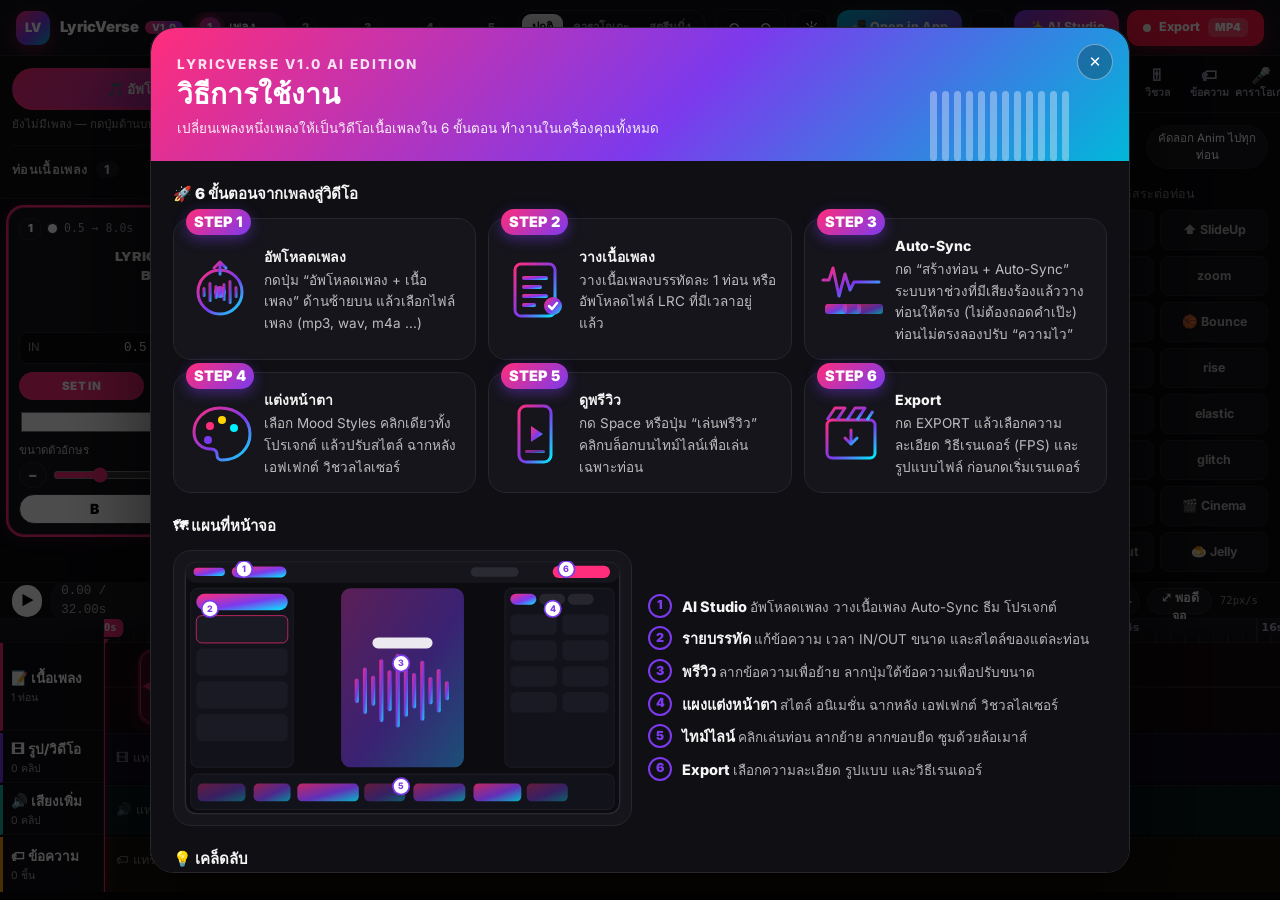
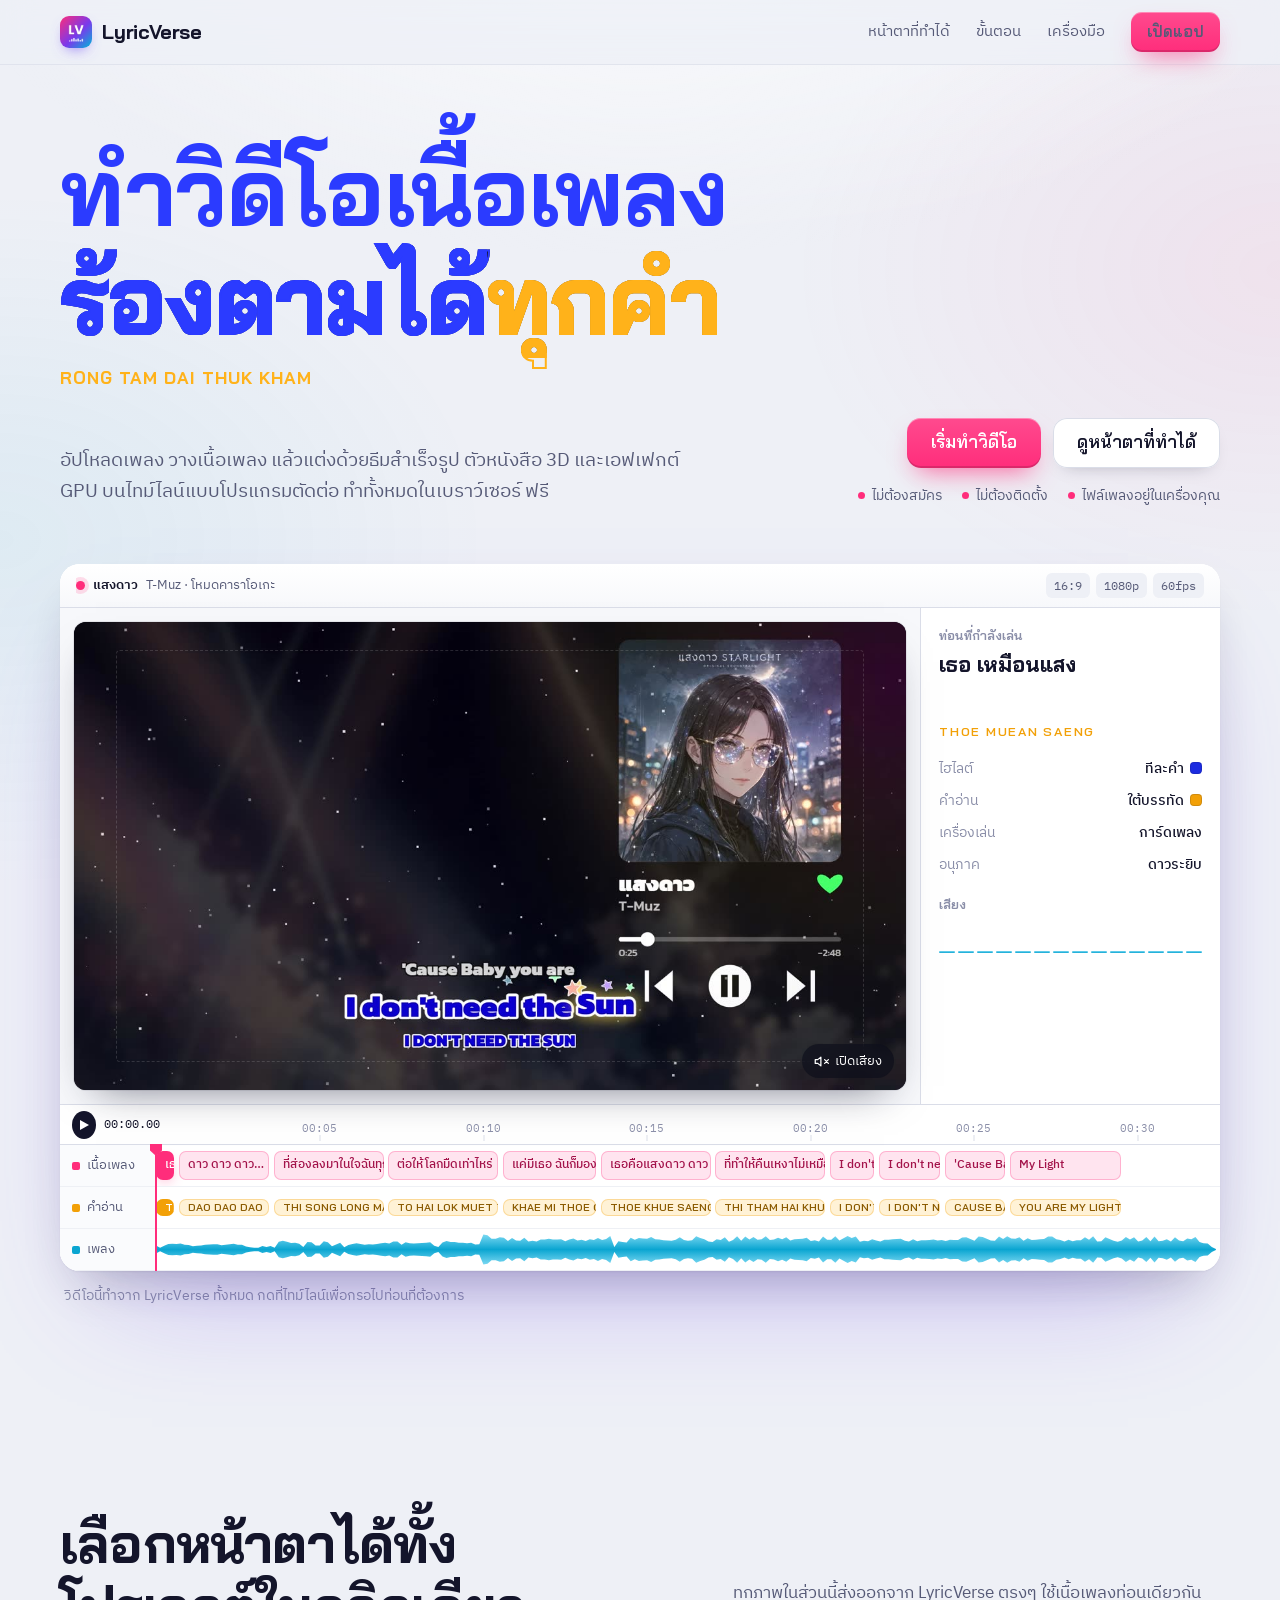
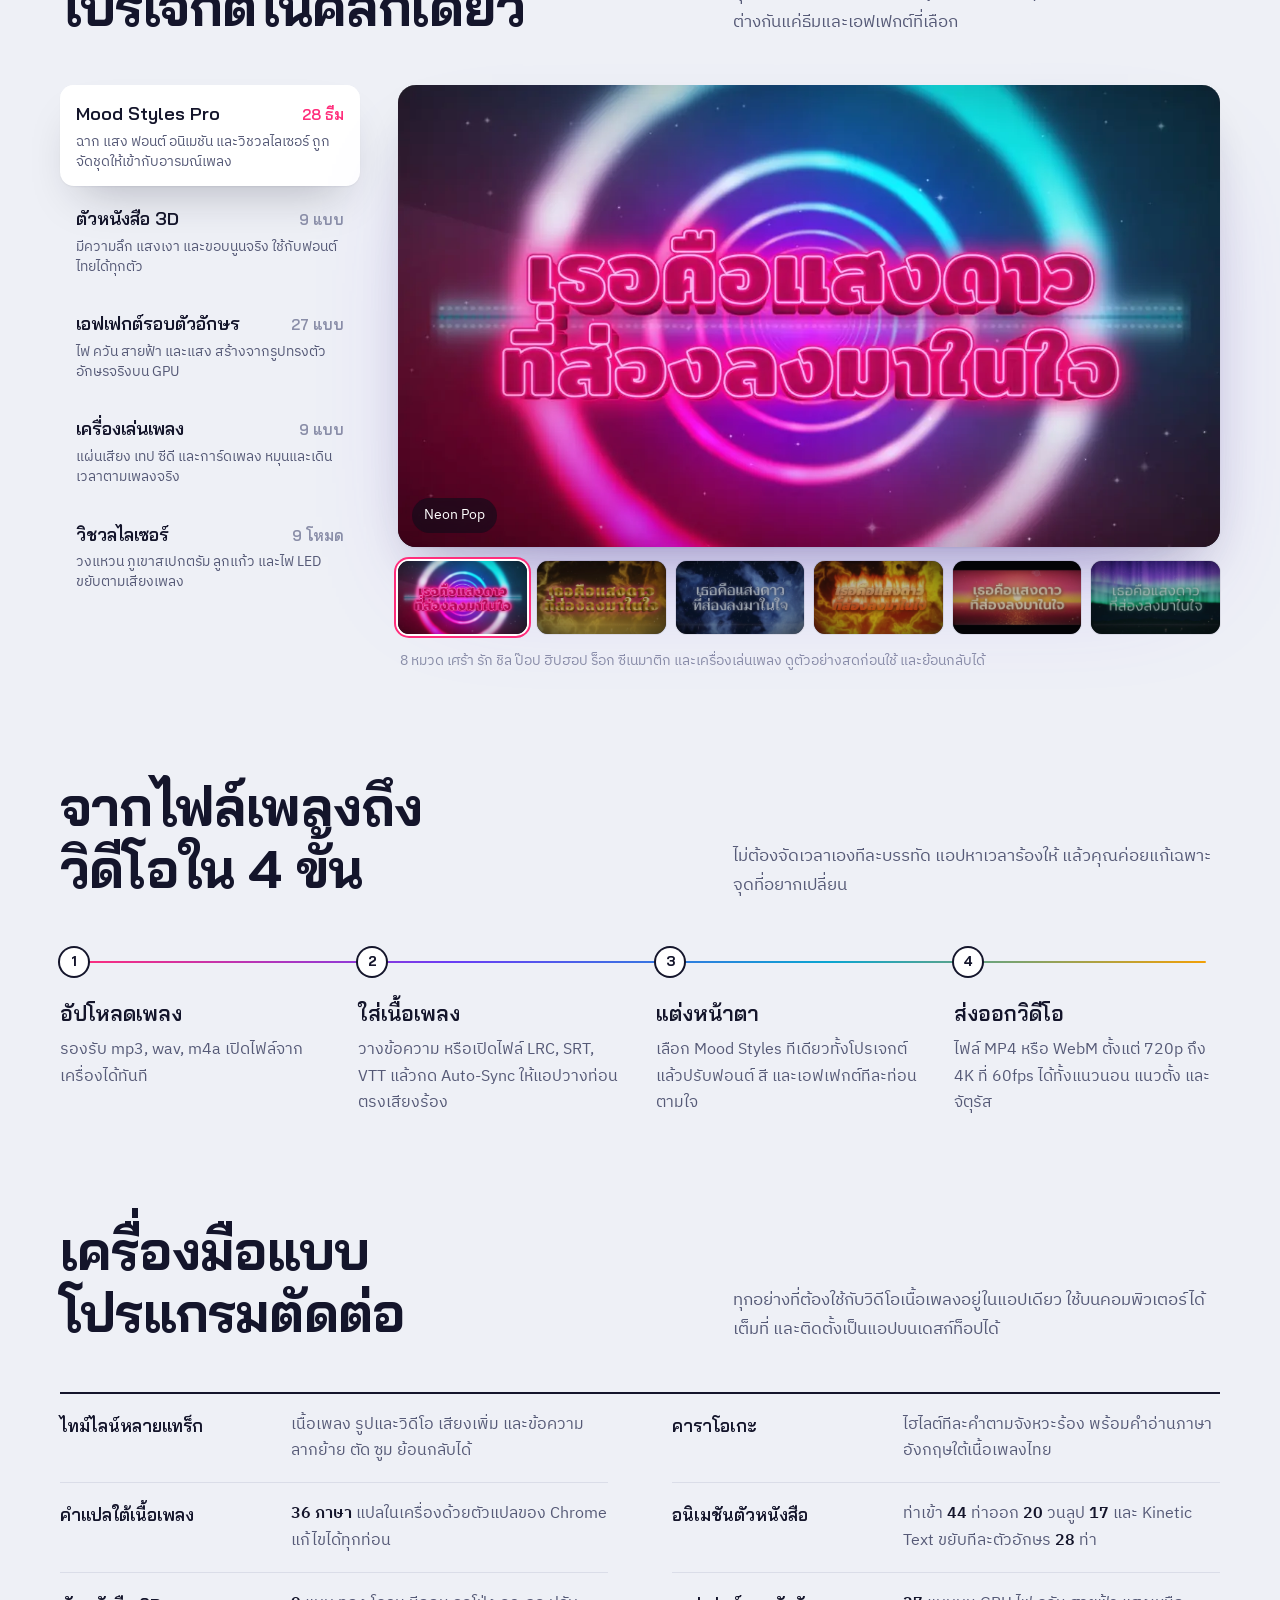
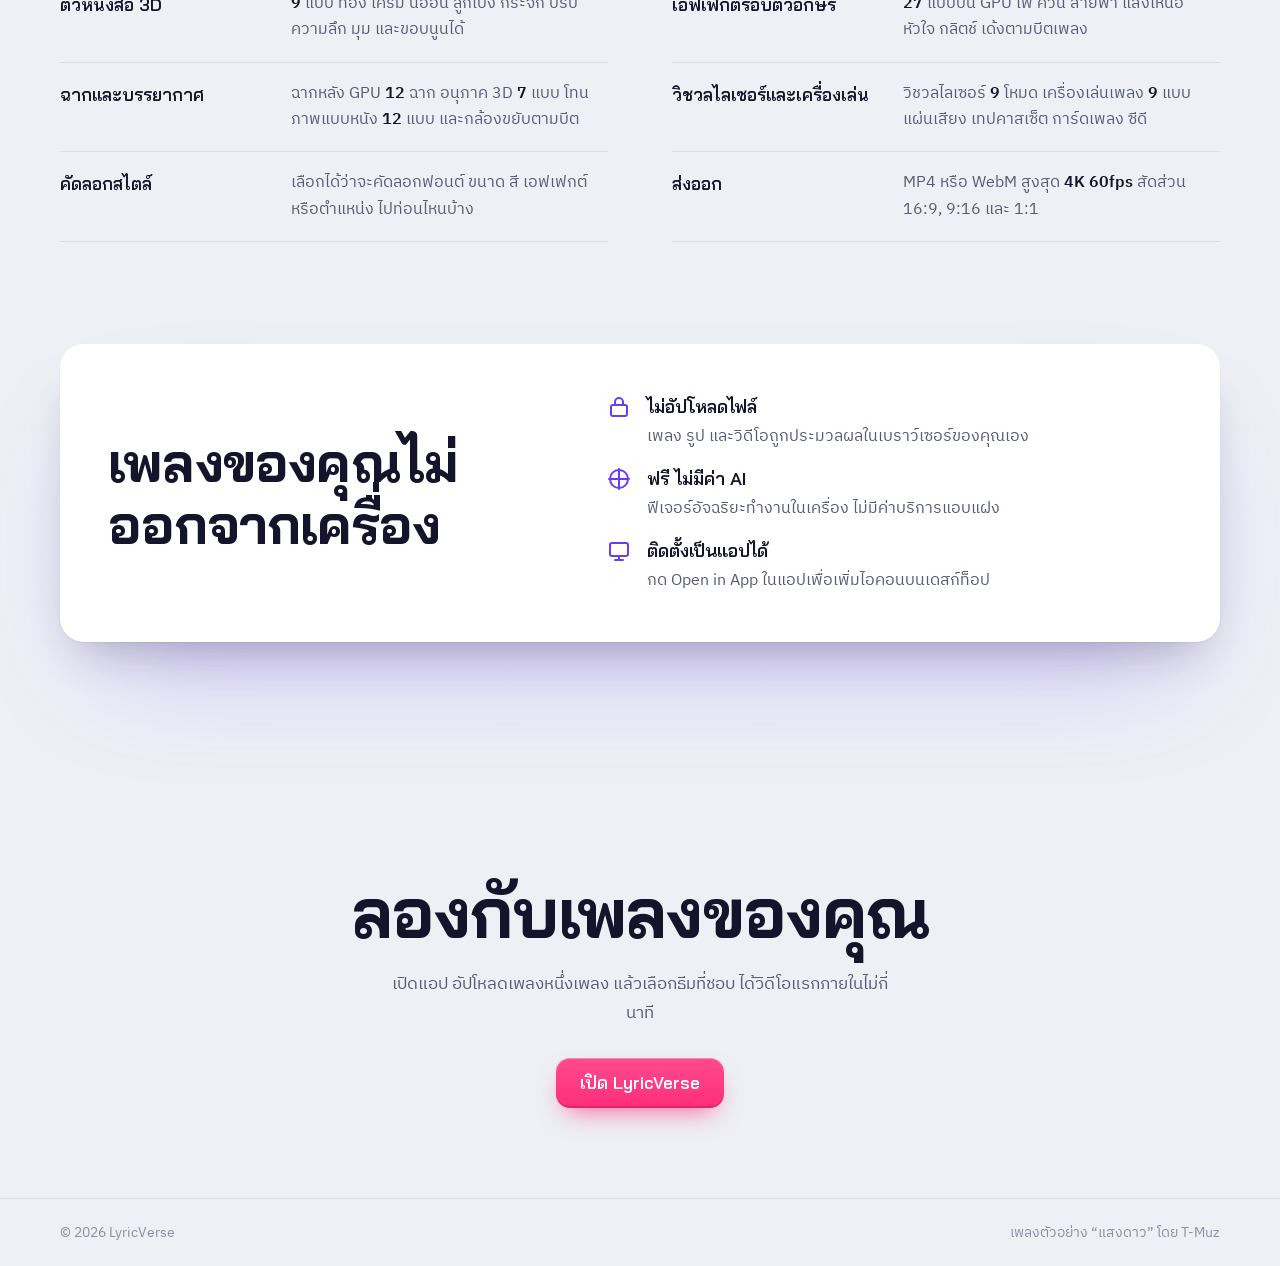
